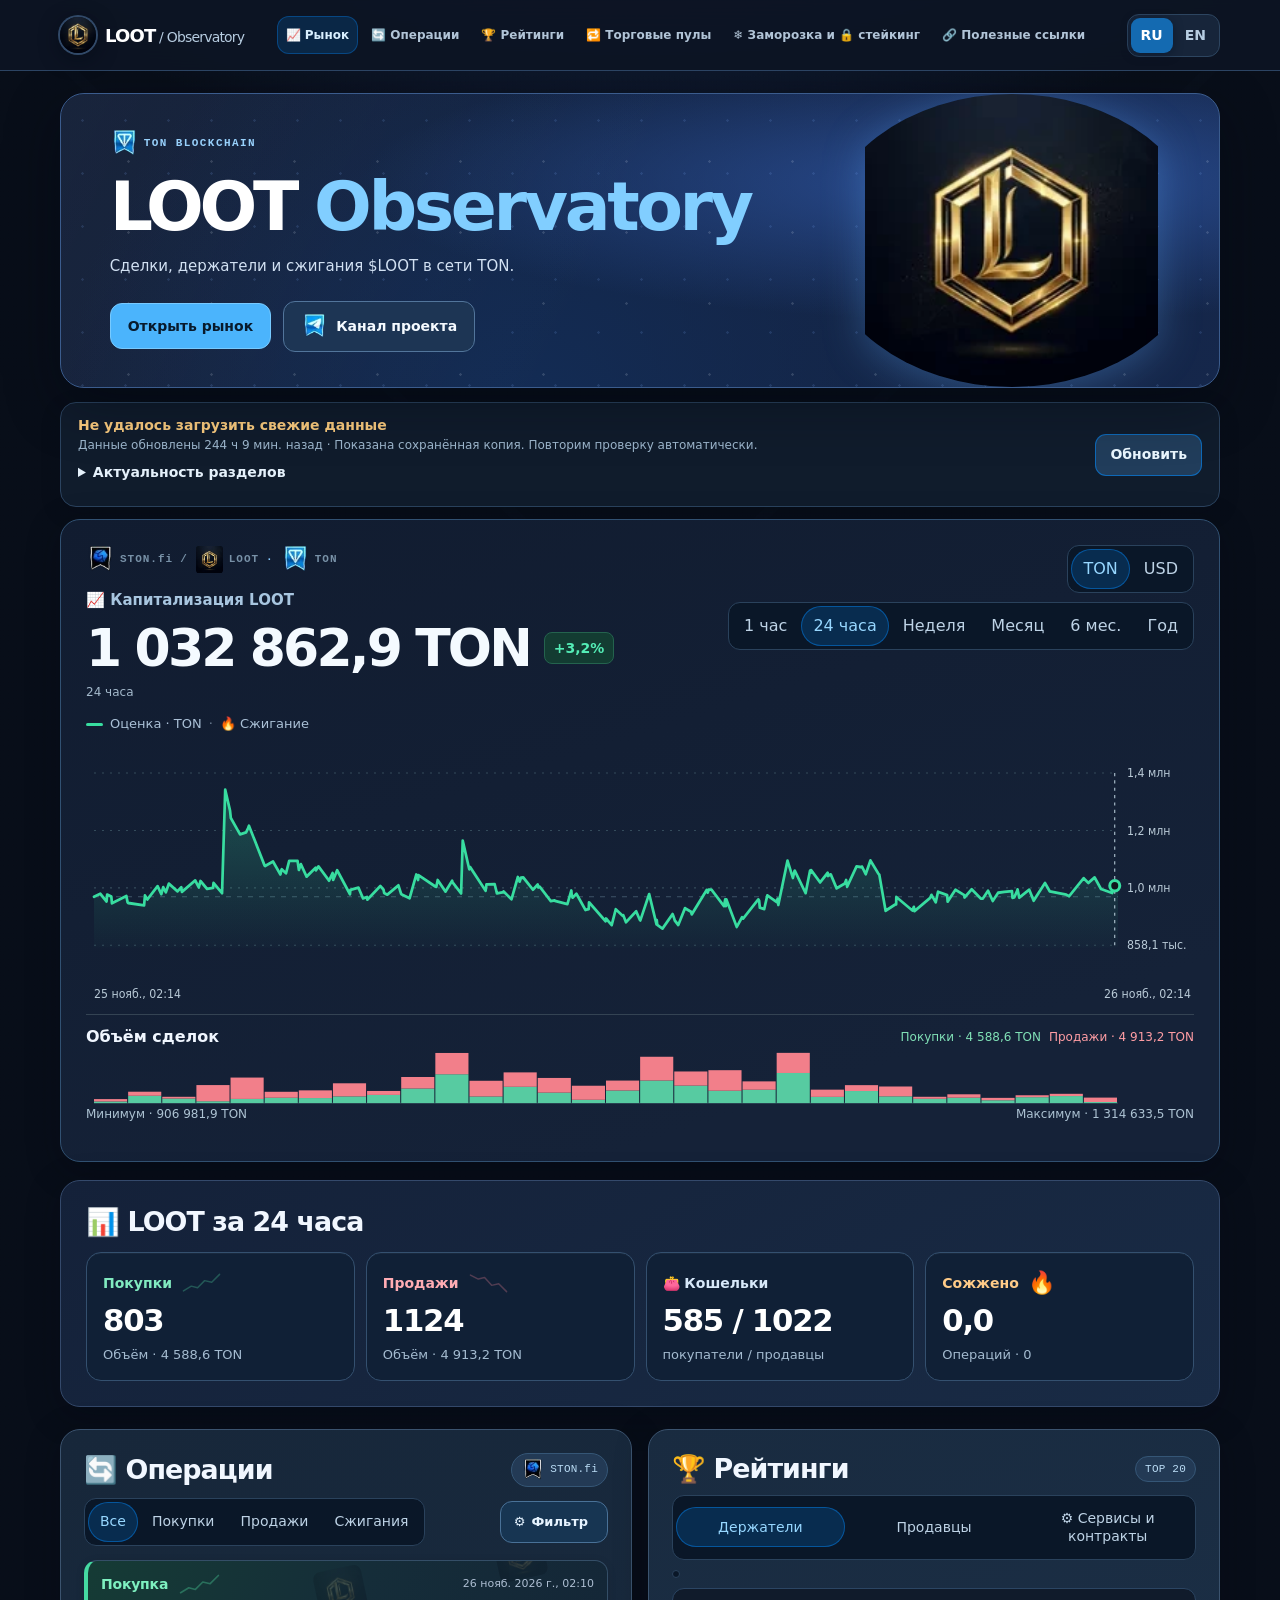
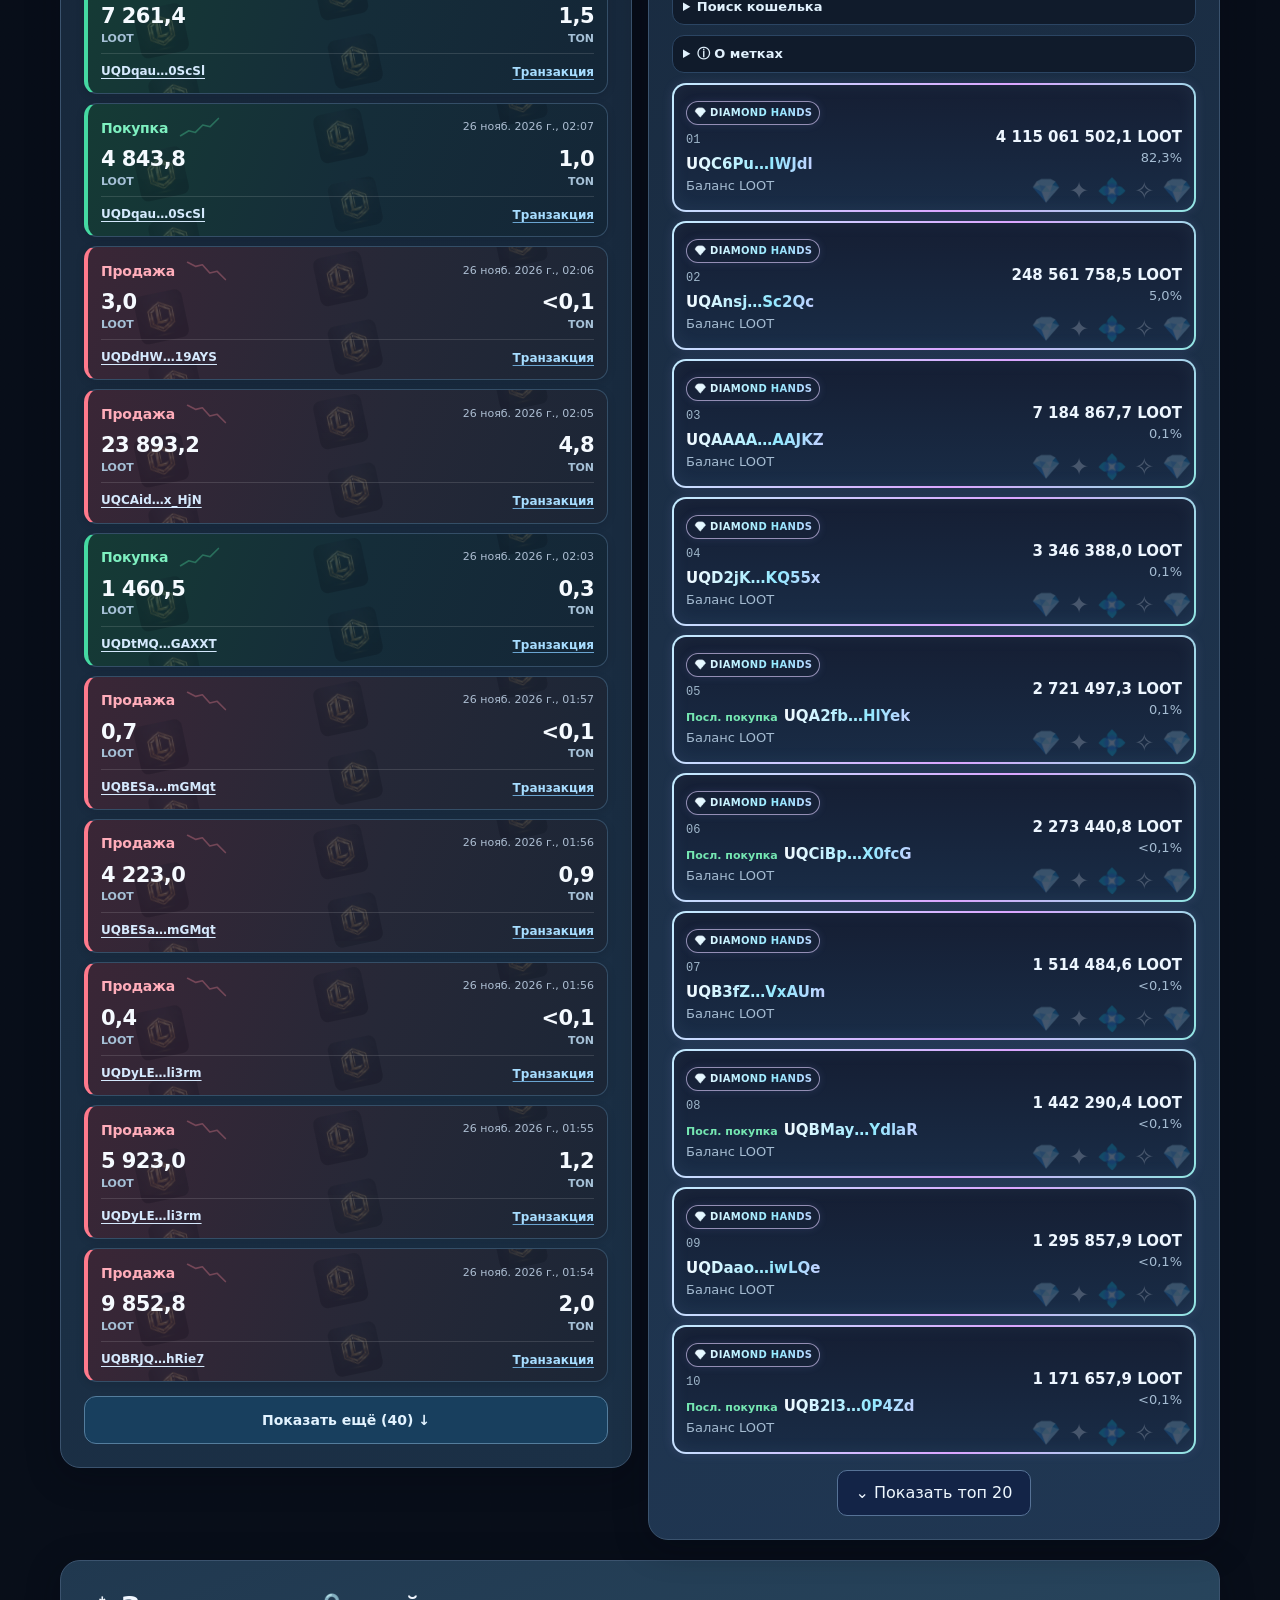
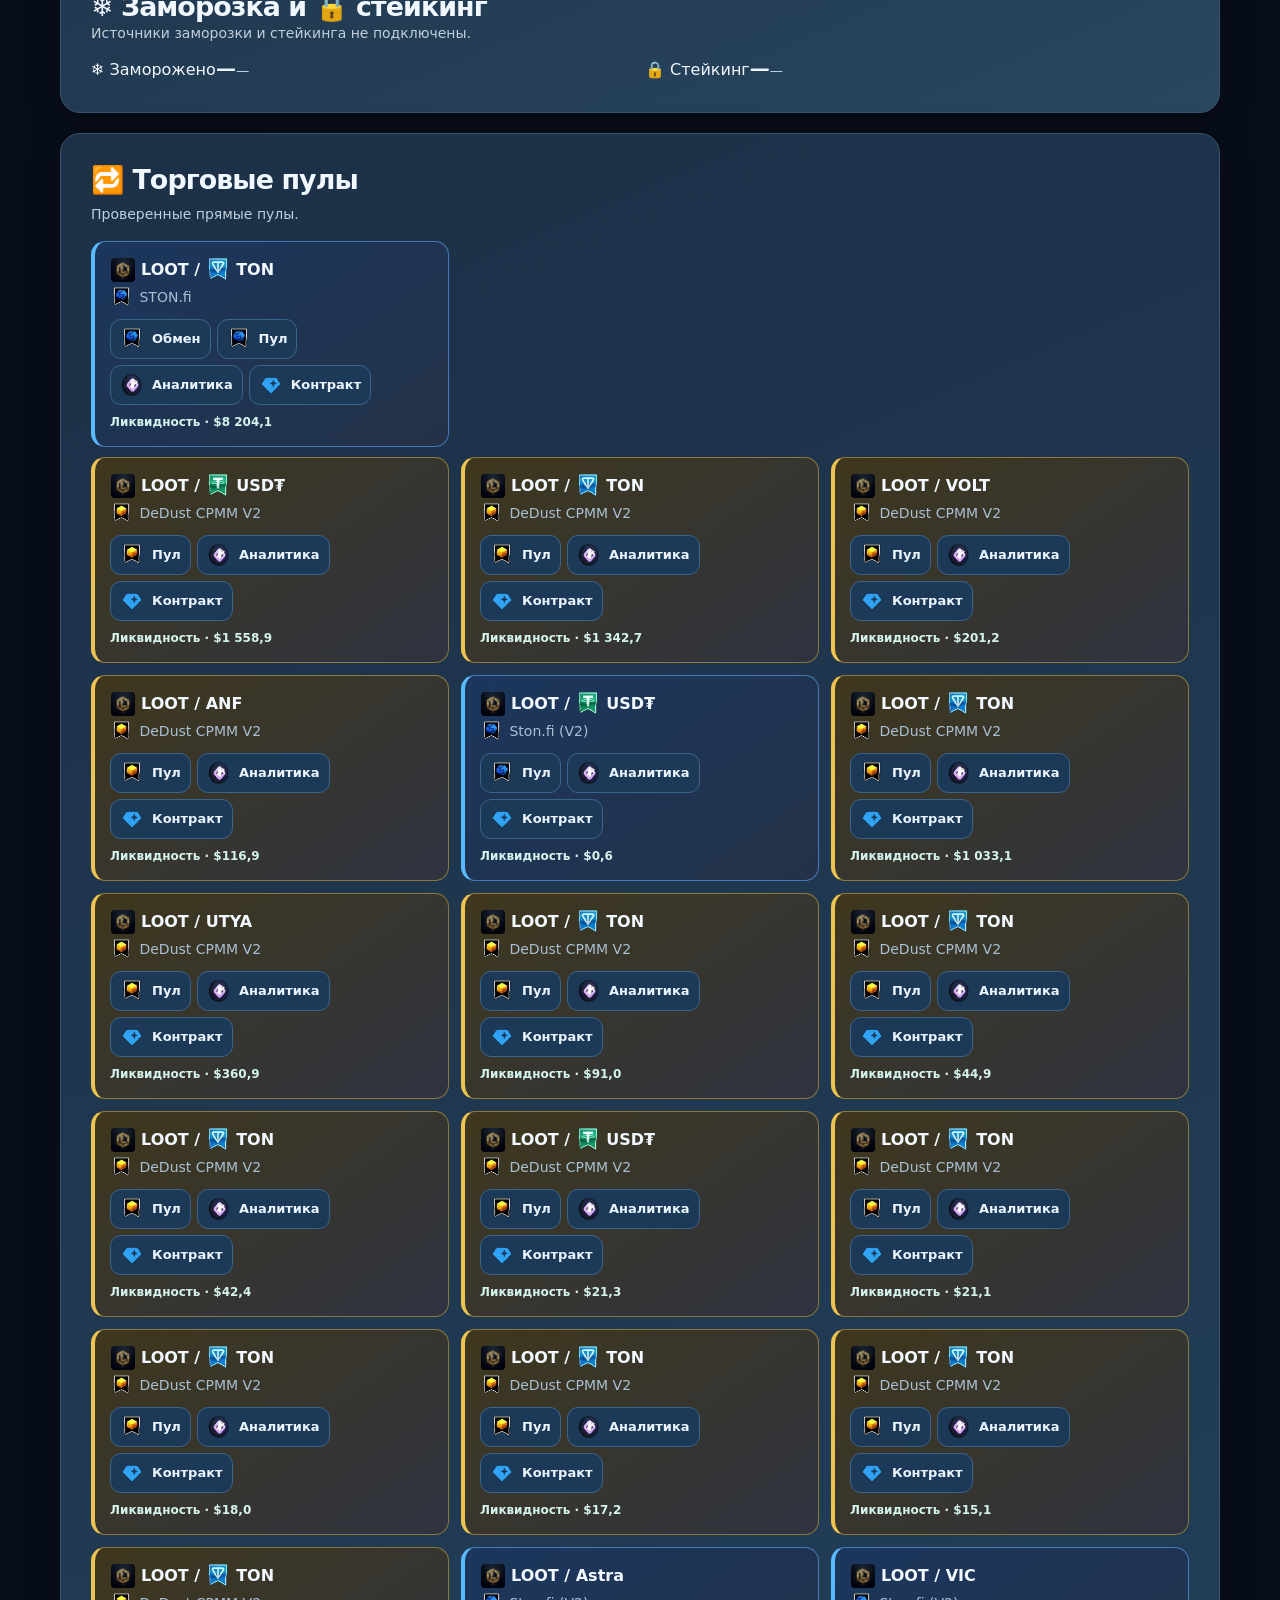
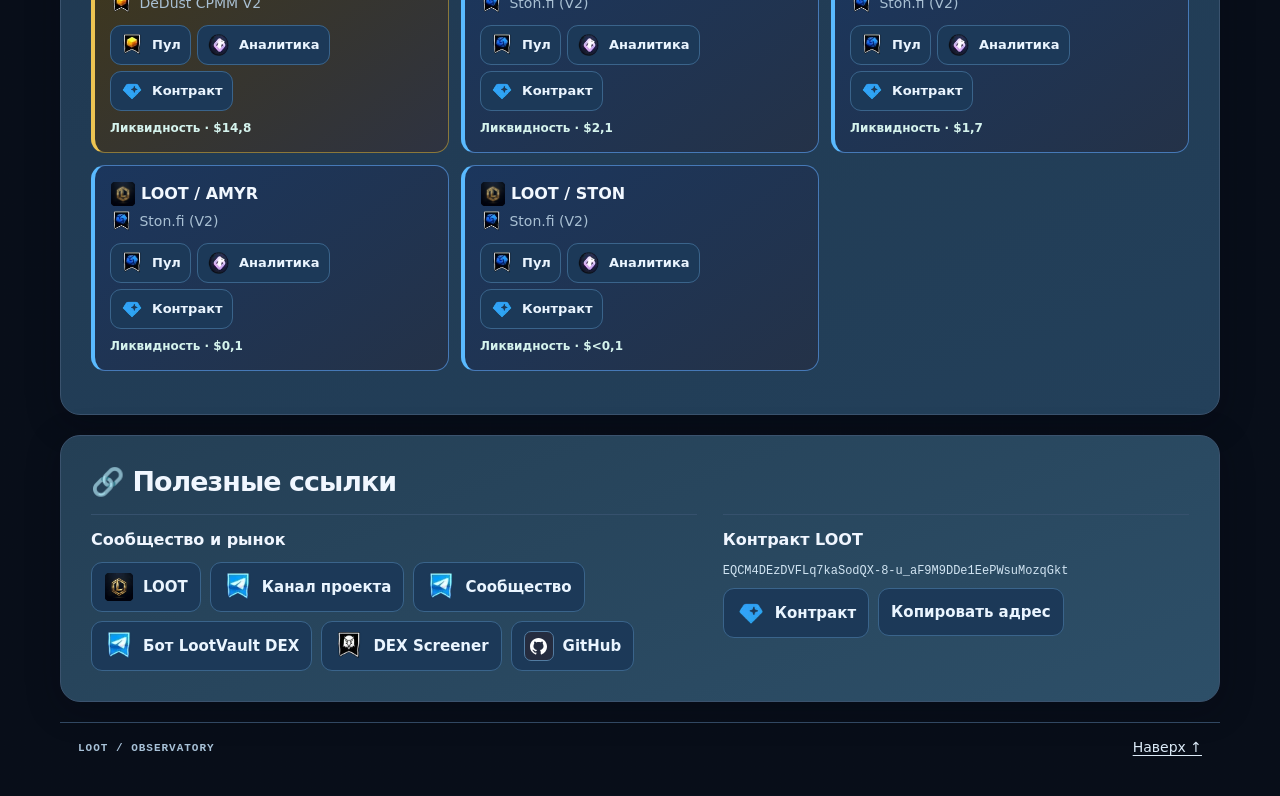
==== index.html @ 35e5cd6b "Refresh LOOT snapshot" ====
<!doctype html>
<html lang="ru"><head>
<meta charset="utf-8"><meta name="viewport" content="width=device-width,initial-scale=1">
<meta name="theme-color" content="#070d21"><meta name="description" content="LOOT Observatory — сделки STON.fi и DeDust, держатели и подтверждённые сжигания LOOT в сети TON.">
<title>LOOT Observatory</title><style>:root{color-scheme:light;--ink:#101721;--muted:#536372;--paper:#f8fafc;--line:#cbd5df;--blue:#30a1f5;--link:#075d9b;--night:#090b0e;--graphite:#10151c;--green:#1e6b51;--red:#df0000;--orange:#975019;font:16px/1.5 system-ui,-apple-system,BlinkMacSystemFont,"Segoe UI",sans-serif;color:var(--ink);background:var(--night)}
*{box-sizing:border-box}
[hidden]{display:none!important}
html{scroll-behavior:smooth;scroll-padding-top:82px}
body{margin:0;background:var(--night)}
.wrap{width:min(1220px,calc(100% - 64px));margin-inline:auto}
h1,h2,h3,p{margin:0}
a{color:var(--link);text-underline-offset:3px}
a:hover{text-decoration:underline}
button{font:inherit;color:inherit;cursor:pointer}
a:focus-visible,button:focus-visible,summary:focus-visible,#plot svg:focus-visible{outline:3px solid #5692db;outline-offset:2px}
header{position:sticky;top:0;z-index:5;background:#090b0ef5;border-bottom:1px solid #283541;color:#f5f8fc}
.nav,.brand,nav,.langs,.tabs,.smallTabs,.introLinks,.eyebrow,.sectionHeading,.chartCaption,footer,.graphTop{display:flex;align-items:center}
.nav{min-height:65px;gap:20px;justify-content:space-between}
.brand{gap:9px;color:#fff;text-decoration:none}
.brand svg{width:36px;height:36px}
.brand strong{font-size:19px;letter-spacing:-.055em}
.brand span{font-weight:500;color:#c3cbd5}
.brand:hover{text-decoration:none}
nav{gap:5px}
nav a,.langs button{font-size:14px;font-weight:650}
nav a{color:#b4c0ce;padding:9px 11px;text-decoration:none;border-radius:8px}
nav a.on,nav a:hover{color:white;background:#203347;text-decoration:none}
.langs,.tabs,.smallTabs{background:#e5edf4;border-radius:10px;padding:3px;gap:2px;width:fit-content;max-width:100%;flex-wrap:wrap}
.langs button,.tabs button,.smallTabs button{border:none;padding:7px 10px;background:transparent;color:#364c61;border-radius:7px;line-height:1.35}
.langs .on,.tabs .on,.smallTabs .on{background:#114c79;color:white}
.hero{margin:20px 0 16px;position:relative;isolation:isolate;overflow:hidden;display:flex;align-items:center;min-height:192px;border-radius:20px;border:1px solid #293746;background:radial-gradient(ellipse at 88% 70%,#153650 0%,transparent 53%),#0b0d10;color:#fff}
.herotext{position:relative;z-index:1;padding:27px clamp(20px,3vw,44px);max-width:66%}
.eyebrow,.tag,footer>span{font-family:ui-monospace,Consolas,monospace;font-size:11px;font-weight:650;letter-spacing:.09em}
.eyebrow{gap:8px}
.eyebrow i{width:7px;height:7px;background:#468ec6;border-radius:50%}
.hero .eyebrow{color:#b9c9d9}
.hero .eyebrow i{background:var(--blue)}
h1{font-size:clamp(38px,4.6vw,68px);letter-spacing:-.07em;line-height:1.05;margin:7px 0 8px}
h1 em{font-family:Georgia,"Times New Roman",serif;font-weight:normal;letter-spacing:-.055em;color:#a1d6ff}
.hero p{color:#c9d5e1;font-size:15px}
.heroArt{position:absolute;inset:0 0 0 auto;width:41%;display:grid;align-items:center;pointer-events:none}
.heroArt svg{width:100%;height:100%;max-height:250px}
.introLinks{margin-top:17px;gap:10px}
.introLinks a,.more{border:1px solid #9daebf;border-radius:8px;padding:7px 12px;text-decoration:none;font-weight:650;font-size:14px}
.introLinks a{color:#f0f6ff;border-color:#536779}
.introLinks a:first-child{color:#081624;background:var(--blue);border-color:var(--blue)}
.introLinks a:hover,.more:hover{box-shadow:inset 0 0 0 1px currentColor}
.panel{background:var(--paper);border:1px solid var(--line);border-radius:17px;padding:clamp(16px,2vw,25px);min-width:0}
.graphTop,.sectionHeading,footer{justify-content:space-between;gap:12px}
.graphTop{align-items:flex-start}
.graph .eyebrow{color:#b6c8d9}
.graph .eyebrow span{color:#7891a7}
.graph h2{font-weight:550;color:var(--muted);font-size:16px;margin-top:12px}
.price{font-size:clamp(27px,3.2vw,44px);line-height:1.12;letter-spacing:-.05em;font-variant-numeric:tabular-nums;font-weight:730}
.chartCaption{font-size:13px;color:var(--muted);gap:7px;margin-top:13px}
.lineKey{width:17px;height:3px;border-radius:3px;background:var(--blue)}
.sep{color:#6f8196}
#plot{margin:6px 0;min-height:183px}
#plot svg{width:100%;height:183px;display:block;touch-action:pan-y}
#plot text{font:11px system-ui,sans-serif;fill:#b6c6d6}
.marker{cursor:pointer}
.marker:focus{outline:2px solid var(--orange)}
#readout{font-size:14px;font-variant-numeric:tabular-nums;min-height:24px;color:var(--ink)}
.note,.description,.resources p{font-size:14px;color:var(--muted);overflow-wrap:anywhere}
.note{font-size:12px}
.description{margin:8px 0}
.summary{margin:18px 0 22px}
.summary h2,.panel h2:not(.graph h2){font-size:clamp(20px,2.1vw,27px);letter-spacing:-.045em;line-height:1.2}
.summary .sectionHeading{margin-bottom:9px}
.tag{color:#3e5061;background:#e2ebf4;border-radius:20px;padding:4px 9px;white-space:nowrap;font-weight:500;letter-spacing:.02em}
#stats{display:grid;grid-template-columns:repeat(4,minmax(0,1fr));gap:10px}
.stat{background:var(--paper);border:1px solid var(--line);border-radius:13px;padding:13px 15px;min-width:0}
.stat b,.stat small,.stat span{display:block}
.stat b{font-size:clamp(20px,2.1vw,31px);line-height:1.3;font-variant-numeric:tabular-nums;overflow-wrap:anywhere;letter-spacing:-.04em}
.stat small{font-size:13px;color:var(--muted)}
.stat span{font-size:14px;font-weight:670}
.buy{color:var(--green)}
.sell{color:var(--red)}
.burn{color:var(--orange)}
.columns{display:grid;grid-template-columns:1fr 1fr;gap:16px;align-items:start}
.columns .tabs{margin:10px 0}
.columns .tabs button,.smallTabs button{font-size:14px}
.smallTabs:not(:empty){margin-bottom:8px}
#feedNote,#rankNote{margin-bottom:8px}
.row{display:grid;grid-template-columns:minmax(0,1fr) auto;gap:10px;border-top:1px solid #dce3eb;padding:10px 0;align-items:center}
.row>div{min-width:0}
.row>div:last-child{text-align:right}
.row b,.row small{display:block;font-variant-numeric:tabular-nums}
.row small{color:var(--muted);font-size:13px}
.row a{overflow-wrap:anywhere}
.row b{font-size:15px;line-height:1.45}
.row .badge{display:inline-block;padding:1px 6px;font-size:12px;border-radius:5px;margin-right:6px}
.badge.buy{background:#e0f3e8}
.badge.sell{background:var(--red);color:white}
.badge.burn{background:#ffead4}
.position{color:var(--muted);font:12px ui-monospace,monospace;margin-right:8px}
.empty{padding:16px 0;color:var(--muted)}
.more{background:#eaf1f7;color:#144b72}
.more[hidden]{display:none}
#more{margin-top:8px;width:100%}
.resources{margin:20px 0}
.resourcesGrid{display:grid;grid-template-columns:1.15fr 1.2fr 1fr;gap:24px;margin-top:16px}
.resources h3{font-size:16px;margin-bottom:6px}
.resourceList{display:flex;gap:8px 13px;flex-wrap:wrap}
.resourceList,.contract{margin-top:8px;font-size:14px}
.contract{display:block;overflow-wrap:anywhere;font-family:ui-monospace,monospace;margin-bottom:10px}
.resourcesGrid article{min-width:0}
summary{cursor:pointer;font-weight:600}
footer{padding:16px 0 25px}
footer a{font-size:14px}
@media(max-width:800px){.wrap{width:calc(100% - 28px)}
.nav{display:grid;grid-template-columns:1fr auto;gap:0;padding-top:6px}
.langs{grid-column:2;grid-row:1}
.brand{grid-column:1;grid-row:1}
nav{grid-column:1/-1;justify-content:space-between;gap:0}
nav a{padding:7px 5px;font-size:13px}
html{scroll-padding-top:98px}
.columns{grid-template-columns:1fr}
.heroArt{width:35%;opacity:.82}
.herotext{max-width:73%;padding:19px}
.hero{min-height:180px}
.graphTop{flex-wrap:wrap}
.resourcesGrid{grid-template-columns:1fr 1fr}

#stats{grid-template-columns:repeat(2,minmax(0,1fr))}}
@media(max-width:500px){.wrap{width:calc(100% - 20px)}
.hero{margin-top:10px}
.herotext{max-width:100%;padding:16px}
.heroArt{width:35%;inset:auto 0 0 auto;height:78px}
.hero p{max-width:96%;font-size:14px}
.introLinks{max-width:76%;gap:6px;flex-wrap:wrap}
.introLinks a{font-size:13px;padding:6px 8px}
.graphTop{gap:10px}
.tabs button{padding:6px 8px}
.stat{padding:10px}
.stat small{font-size:12px}
.row{gap:3px}
.row b{font-size:14px}
.row small{font-size:12px}
.resourcesGrid{grid-template-columns:1fr;gap:15px}
.resourcesGrid article+article{border-top:1px solid var(--line);padding-top:12px}}
@media(prefers-reduced-motion:reduce){html{scroll-behavior:auto}}

.walletLegend{font-size:13px;color:var(--muted);margin:4px 0}
.walletIdentity{display:inline-flex;align-items:baseline;flex-wrap:wrap;gap:2px 6px;max-width:100%;vertical-align:baseline}
.row .walletAddress{font-weight:700;text-decoration:underline;text-decoration-thickness:1px;text-underline-offset:3px}
.row .walletAddress.buy,.walletRole.buy{color:#126042}
.row .walletAddress.sell,.walletRole.sell{color:#df0000}
.row .walletAddress.burn,.walletRole.burn{color:#874305}
.row .walletAddress.neutral{color:#51615c}
.walletRole{font-size:11px;font-weight:600}
:is(.row,.walletResult) .domainBadge{font:600 11px/1.4 system-ui,sans-serif;letter-spacing:0;padding:2px 6px;border-radius:5px;overflow-wrap:anywhere;max-width:100%;display:inline-block}
.domainBadge.digits{color:#482e00;background:linear-gradient(110deg,#ffcc00 12%,#ffe173 34%,#fff9c0 46%,#ffd700 57%,#efb000 84%);background-size:220% 100%;border:1px solid #a37b00;animation:projectGold 4s ease-in-out infinite alternate}
details.domainDetails{display:inline-block;border:0;padding:0;font-size:12px;font-weight:500;width:100%}
details.domainDetails summary{color:var(--muted);font-size:11px}
#rank .position{vertical-align:top}
.onlyBadges{display:flex;align-items:center;gap:7px;font-size:13px;font-weight:600;margin:4px 0 7px;cursor:pointer}
.onlyBadges input{width:16px;height:16px;accent-color:var(--link)}


@keyframes projectGold{from{background-position:0% 50%}
to{background-position:100% 50%}}
@media(prefers-reduced-motion:reduce){.domainBadge.digits{animation:none}}
footer>span{color:#f5f8ff}
footer a{color:#dcebf8}
.price{overflow-wrap:break-word}

/* Make the chart and header dark; financial rows retain their semantic colours. */
.langs,.graph .tabs{background:#202a35}
.langs button,.graph .tabs button{color:#c3cfdb}
.langs .on,.graph .tabs .on{background:var(--blue);color:#071421}
.graph{--ink:#f5f8fc;--muted:#b2c0cd;color:var(--ink);background:var(--graphite);border-color:#283747}
.graph #readout a{color:#86caff}
.graph #plot svg{height:205px}
.brand:hover,.introLinks a:hover{color:#fff}
.introLinks a:first-child:hover{color:#081624}

.wrap{width:min(1180px,calc(100% - 88px))}
.hero{background:linear-gradient(165deg,#080a0d 22%,#10151c 100%)}
.graph,.summary{background:linear-gradient(180deg,#10151c,#152332);border:1px solid #374b5b}
.summary{background:linear-gradient(180deg,#152332,#172b3c);padding:clamp(16px,2vw,25px);border-radius:17px;color:#f4f8ff}
.summary .sectionHeading{margin-bottom:14px}
.stat{background:linear-gradient(145deg,#131d28,#1e3041);border:1px solid #3d5363}
.stat small{color:#b9c8d5}
.stat span.buy,.stat span.sell,.stat span.burn{display:inline-block;border-radius:5px;background:linear-gradient(120deg,#d8e5eb,#c1d4df);padding:1px 6px}
.columns .panel,.resources{--ink:#f3f7fc;--muted:#c1cedb;--link:#a6daff;--line:#435a6a;color:var(--ink);border-color:#3b5264}
.columns .panel{background:linear-gradient(180deg,#172b3c,#1a3b51)}
.columns .tabs,.columns .smallTabs{background:#0e1c29}
.columns .tabs button,.columns .smallTabs button{color:#cbd9e7}
.columns .tabs .on,.columns .smallTabs .on{background:#265a7d;color:#fff}
.row{border-color:#435666}
.position{color:#c1cedb}
.tag{background:#233f54;color:#d1e6f6}
.row .walletIdentity{background:linear-gradient(125deg,#d8e5eb,#c1d4df);border-radius:7px;padding:3px 6px}
.domainDetails summary{color:#354d62!important}
.domainDetails span{color:#223847}
#more,.resourceList>a,.resourceList>button{color:#f3f8ff;background:#15496b;border:1px solid #6289a3}
.resources{background:linear-gradient(180deg,#1a3b51,#20475e);padding:clamp(18px,2.5vw,30px)}
.resourcesGrid{grid-template-columns:1.3fr 1fr;gap:clamp(14px,2vw,26px)}
.resourcesGrid article{border-top:1px solid #7190a3;padding-top:13px}
.resources h3{margin-bottom:10px}
.resourceList{display:grid;grid-template-columns:1fr;gap:7px}
.resourceList>a,.resourceList>button{display:flex;align-items:center;justify-content:space-between;gap:6px;min-height:42px;padding:8px 12px;border-radius:7px;text-align:left;font:650 14px/1.35 system-ui,sans-serif;text-decoration:none;cursor:pointer}
.resourceList>a:hover,.resourceList>button:hover,#more:hover{background:#1b5c82;border-color:#aedfff}
.resources .contract{color:#d1e4f2;margin:6px 0;word-break:break-all}
footer{background:#090c10;border-top:1px solid #405362;padding:14px 18px;margin-bottom:14px;border-radius:8px}
@media(min-width:1000px){.resourcesGrid article:first-child .resourceList{grid-template-columns:repeat(2,minmax(0,1fr))}}
@media(max-width:800px){.wrap{width:calc(100% - 34px)}.resourcesGrid{grid-template-columns:1fr 1fr}}
@media(max-width:500px){.wrap{width:calc(100% - 22px)}.resourcesGrid{grid-template-columns:1fr}.resourcesGrid article+article{border-color:#7190a3}}

/* Draw external-link arrows without relying on a font glyph. */
.resourceList>a::after,.introLinks a[href^="https:"]::after,.row a:not(.walletAddress)::after{content:"";display:inline-block;width:8px;height:8px;flex-shrink:0;margin-left:6px;border-top:1.5px solid currentColor;border-right:1.5px solid currentColor;background:linear-gradient(135deg,transparent 43%,currentColor 46%,currentColor 54%,transparent 57%);vertical-align:1px}

.syncBar{display:flex;align-items:center;justify-content:space-between;gap:14px;margin:0 0 12px;padding:12px 18px;background:#101b27;border:1px solid #374b5b;border-radius:12px;color:#e5f1fb}
.syncBar>div{min-width:0}.syncBar p{font-size:14px;font-weight:650}.syncBar small{display:block;color:#b9c8d5;font-size:12px;overflow-wrap:anywhere}.syncBar .syncWarning{color:#ffcf80}
#refreshData{flex-shrink:0;min-height:42px;padding:8px 14px;border:1px solid #6289a3;border-radius:7px;background:#15496b;color:#f3f8ff;font-weight:650;font-size:14px}#refreshData:hover{background:#1b5c82}#refreshData:disabled{opacity:.65;cursor:wait}
@media(max-width:400px){.syncBar{align-items:flex-start;flex-wrap:wrap;padding:12px 14px}.syncBar>div{flex:1 1 175px}}

/* Market cap: native-currency valuation, with an explicit estimation note. */
.graph .price{font-size:clamp(32px,4.2vw,52px);letter-spacing:-.055em;line-height:1.15}
.graph h2{font-size:15px;margin-top:12px;margin-bottom:7px}
.capHeadline{display:flex;align-items:center;gap:14px;flex-wrap:wrap}
.capChange{font:700 14px/1.3 system-ui,sans-serif;padding:6px 9px;border-radius:8px;font-variant-numeric:tabular-nums;white-space:nowrap}
.capChange:empty{display:none}.capPositive{color:#54edb6;background:#133c32;border:1px solid #24634e}.capNegative{color:#ff2020;background:#321419;border:1px solid #7a242a}
#capPeriod{margin-top:5px;color:#a4b9cb}.graph #plot{min-height:250px;margin:18px 0 8px}.graph #plot svg{height:250px}
.graph #plot text{font:11px system-ui,sans-serif;fill:#b8c9d6}
.capRange{display:flex;justify-content:space-between;gap:8px;flex-wrap:wrap;color:#adc3d3;font-size:12px;font-variant-numeric:tabular-nums;margin:0 0 13px}
.graph #readout{background:#0b1723;border:1px solid #2b4354;padding:10px 12px;border-radius:9px;min-height:43px;font-size:13px;margin-bottom:9px}
.capMethod{font-size:11px;line-height:1.5;color:#9db3c4;border-top:1px solid #2b4354;padding-top:10px;margin-top:10px;max-width:850px}
.graph .chartCaption .lineKey{background:var(--chart-colour,#38dda0)}
@media(max-width:500px){.graph .price{font-size:34px}.capHeadline{gap:8px}.graph .graphTop{gap:15px}.graph .tabs{width:100%;justify-content:space-between}.graph .tabs button{padding:8px 6px;font-size:12px}.graph #plot svg{height:240px}.graph #plot{min-height:240px}.graph #readout{font-size:12px}.capMethod{font-size:11px}}
@media(max-width:360px){.graph .tabs{display:grid;grid-template-columns:repeat(3,minmax(0,1fr));gap:3px}.graph .tabs button{width:100%}}

:root{--blue:#75ccff;--project-art:url("[data-uri]");--night:#070d21}
body{background:radial-gradient(ellipse at 78% 0%,#24347b 0%,#111c49 28%,transparent 55%),#070d21}
header{background:#0a1129f5;border-color:#324576}
.brandMark{width:36px;height:36px;border-radius:50%;background:var(--project-art) center/cover}
.hero{min-height:268px;border-color:#435b9c;background:radial-gradient(ellipse at 78% 50%,#2b4696 0%,#182860 34%,transparent 68%),linear-gradient(112deg,#0d1639,#111c49)}
.hero::before{content:"";position:absolute;inset:0;background-image:radial-gradient(circle,#7eaeff 1px,transparent 1.5px),radial-gradient(circle,#eff7ff 1px,transparent 1.5px);background-size:43px 53px,83px 71px;background-position:0 0,26px 32px;opacity:.24;pointer-events:none}
.heroArt{width:40%;height:100%;background:var(--project-art) center / auto 88% no-repeat;filter:drop-shadow(0 0 20px #60b5ff60);border-radius:50%}
.hero h1 em{color:#89ceff}
.graph{background:linear-gradient(180deg,#101936,#151f43);border-color:#394b80}
.summary{background:linear-gradient(180deg,#182649,#202d55);border-color:#435480}
.columns .panel{background:linear-gradient(180deg,#192847,#1e3659)}
.resources{background:linear-gradient(180deg,#192b4b,#1b345a)}
.graphControls{display:grid;gap:10px;justify-items:end;min-width:0}
.row.trade-buy{border-left:3px solid #4cce9f;padding-left:8px;background:#14564832}
.row.trade-sell{border-left:3px solid #fb6b76;padding-left:8px;background:#7c223532}
.row.trade-burn{border-left:3px solid #e7ae57;padding-left:8px}
@media(max-width:800px){.graphControls{justify-items:start}}
@media(max-width:590px){
 .hero{min-height:210px}.heroArt{width:32%;height:auto;inset:12px 12px auto auto;aspect-ratio:1;opacity:1;background-size:contain}
 .herotext{max-width:76%}.hero h1{font-size:clamp(32px,7.5vw,47px)}.hero h1 em{display:block}
 .hero p{max-width:100%}.introLinks{max-width:100%}.graphControls{width:100%}.graph #currency{display:flex;width:auto}
}

#activity,#wallets,#pools{background:#141b27;border-color:#303a4a}
#activity .row,#wallets .row{background:transparent;border-color:#303a4a;border-left:0;padding-left:0}
#activity .row .walletIdentity,#wallets .row .walletIdentity{background:none;padding:0;column-gap:6px;row-gap:4px}
.columns .walletIdentity .walletAddress{background:none;padding:0}
.columns .row .walletAddress{color:#d6e2f0}
.columns .walletRole.buy,.columns .badge.buy{color:#85e6bc;background:none}
.columns .walletRole.sell,.columns .badge.sell{color:#ff9a9f;background:none}
.columns .walletRole.burn,.columns .badge.burn{color:#f1bd7d;background:none}
.columns .domainDetails summary,.columns .domainDetails span{color:#becbd9!important}
.columns :is(.row,.walletResult) .projectBadges{display:flex;flex-wrap:wrap;gap:5px;width:100%;align-items:center}
.columns :is(.row,.walletResult) .projectBadge{--badge-edge:#53627b;display:inline-flex;align-items:center;gap:4px;padding:2px 6px;border:1px solid var(--badge-edge);border-radius:6px;background:#202939;text-decoration:none;color:#eaf1fb;font:650 11px/1.35 system-ui,sans-serif;min-height:26px;max-width:100%}
.columns :is(.row,.walletResult) .projectBadge:hover{text-decoration:underline}
.columns :is(.row,.walletResult) .projectBadge::after{display:none}
.projectBadge img{display:block;width:18px;height:18px;object-fit:contain;border-radius:3px}
.columns :is(.row,.walletResult) .projectBadge.staking{padding-inline:4px;--badge-edge:#6c93cb}
.columns :is(.row,.walletResult) .projectBadge.vnuk{--badge-edge:#8f606f;color:#ffc8d4}
.columns :is(.row,.walletResult) .projectBadge.author{border-color:transparent;background:linear-gradient(#202939,#202939) padding-box,linear-gradient(105deg,#508eff,#dce5ee,#508eff) border-box;background-size:100% 100%,200% 100%;animation:projectBadgeGlow 5s ease-in-out infinite alternate}
.columns :is(.row,.walletResult) .projectBadge.joystick{--badge-edge:#9164ac}
.columns :is(.row,.walletResult) .projectBadge.phoenix{--badge-edge:#a86a36}
.projectBadge.joystick span,.projectBadge.phoenix span{background:linear-gradient(90deg,var(--badge-color),#ffe182,var(--badge-color));background-size:210% 100%;background-clip:text;color:transparent;animation:projectBadgeGlow 5s ease-in-out infinite alternate}
.projectBadge.joystick{--badge-color:#e3a6ff}
.projectBadge.phoenix{--badge-color:#ff9862}
@keyframes projectBadgeGlow{to{background-position:100% 0}}
@media(prefers-reduced-motion:reduce){.columns :is(.row,.walletResult) .projectBadge.author,.projectBadge.joystick span,.projectBadge.phoenix span{animation:none}}
#pools [lang="en"],html[lang="en"] #pools [lang="ru"]{display:none}
html[lang="en"] #pools [lang="en"]{display:inline}
#pools .poolIntro{margin:8px 0 16px}
#pools .poolGrid{display:grid;grid-template-columns:repeat(3,minmax(0,1fr));gap:10px}
#pools .poolCard{min-width:0;background:#1c2636;border:1px solid #39475b;border-radius:10px;padding:12px}
#pools .poolCard h3{margin:0 0 3px}
#pools .poolCard p{margin:0}
#pools .poolActions{display:flex;flex-wrap:wrap;gap:6px;margin-top:10px}
#pools .poolActions a{display:inline-flex;align-items:center;min-height:38px;padding:5px 9px;color:#edf5ff;background:#22344c;border:1px solid #586d88;border-radius:7px;font-size:13px;font-weight:650;text-decoration:none}
#pools .poolActions a:hover{background:#304963;text-decoration:underline}
#pools .poolRoute,#pools .poolTiny{margin-top:16px;padding-top:13px;border-top:1px solid #39475b}
#pools #discoveredPools{margin-top:10px}
#pools .poolCard .poolLiquidity{margin-top:8px;font-size:12px;overflow-wrap:anywhere}
#pools .poolCard h3{overflow-wrap:anywhere}
#pools .poolRoute h3{margin:0 0 4px}
#pools .poolRoute .poolCard{margin-top:9px;max-width:440px}
#pools .poolTiny .poolGrid{margin-top:10px}
#pools .poolSources{margin-top:13px;font-size:12px}
@media(max-width:800px){#pools .poolGrid{grid-template-columns:repeat(2,minmax(0,1fr))}}
@media(max-width:500px){#pools .poolGrid{grid-template-columns:minmax(0,1fr)}}

.columns :is(.row,.walletResult) .projectBadge.og{border-color:#a887c2;background:#222033}
.columns :is(.row,.walletResult) .projectBadge.fragmentNumber{--badge-edge:#cc7cdb;background:#78348b;color:#fff;font-weight:800;white-space:nowrap}
.projectBadge.og span{background:linear-gradient(90deg,#cbff69,#f3a5ff,#cbff69);background-size:210% 100%;background-clip:text;color:transparent;animation:projectBadgeGlow 4s ease-in-out infinite alternate;font-weight:800}
.columns :is(.row,.walletResult) .projectBadge.burner{border-color:#966237;padding-inline:4px}
.columns :is(.row,.walletResult) .projectBadge.blueNft{border-color:#3881a9;padding-inline:4px}
.operationRow .opMobile,.operationRow .opToggle{display:none}
#feed .operationRow .opDesktop a{display:inline-block}
@media(prefers-reduced-motion:reduce){.projectBadge.og span{animation:none}}
@media(max-width:640px){
 #feed .operationRow{grid-template-columns:minmax(0,1fr) minmax(0,auto) 28px;align-items:start;column-gap:4px;padding:8px 0}
 #feed .operationRow .opDesktop{display:none}
 #feed .operationRow>div:nth-child(2){align-self:start}
 #feed .operationRow .opMobile:not([hidden]){display:block;grid-column:1/-1;text-align:left;padding:2px 0 4px}
 #feed .operationRow .opToggle{display:grid;place-items:center;width:28px;min-height:32px;padding:0;background:none;border:0;color:#b8d3ec;cursor:pointer}
 .opToggle span{width:7px;height:7px;border-right:2px solid;border-bottom:2px solid;transform:rotate(45deg)}
 .opToggle[aria-expanded="true"] span{transform:rotate(225deg)}
}

body{background:linear-gradient(#070b16bb,#070b16cf),url("[data-uri]") center top/cover fixed,#070b16}
.supplyGrid{display:grid;grid-template-columns:repeat(2,minmax(0,1fr));gap:10px;margin-top:12px}
.supplyGrid a{display:grid;gap:4px;padding:12px;border:1px solid #39475b;border-radius:10px;background:#1c2636;text-decoration:none;min-width:0}
.supplyGrid a:hover{border-color:#7db5e6}
.supplyGrid strong{font-size:clamp(1rem,3vw,1.35rem);color:#eef5ff;overflow-wrap:anywhere}
.supplyGrid small{color:#afbfce}
@media(max-width:440px){.supplyGrid{grid-template-columns:1fr}body{background-attachment:scroll;background-size:auto,auto 1100px}}

.volumeBlock{margin-top:12px;border-top:1px solid #344353;padding-top:10px}
.volumeHeading,.volumeKeys,.tradeSize,.walletSearchForm{display:flex;align-items:center;gap:8px;flex-wrap:wrap}
.volumeHeading{justify-content:space-between}
.volumeKeys,.tradeSize{font-size:12px}
.volumeKeys span:first-child,.rankMove.gained{color:#80e0b6}
.volumeKeys span:last-child,.rankMove.lost{color:#ff9da4}
#tradeVolume svg{display:block;width:100%;height:56px}
.tradeSize{margin:8px 0;color:#bdcbd8}
.tradeSize label{display:inline-flex;align-items:center;gap:6px}
.tradeSize input[type=number],.walletSearchForm input{min-width:0;border:1px solid #53637a;border-radius:7px;background:#161f2b;color:#eaf1fb;padding:6px 8px;font:inherit}
.tradeSize input[type=number]{width:6em}
#rank .position,.walletResult .position{display:inline-flex;align-items:baseline;gap:4px}
.rankMove{font-size:10px;white-space:nowrap}
.walletSearch,.badgeLegend{margin:10px 0;border:1px solid #39475b;border-radius:8px;padding:8px 10px}
.walletSearch summary,.badgeLegend summary{cursor:pointer;color:#d6e2f0;font-size:13px;font-weight:650}
.walletSearchForm{margin-top:9px}
.walletSearchForm input{flex:1 1 145px}
.walletSearchForm button{padding:6px 9px;border:1px solid #52637b;border-radius:7px;background:#243249;color:#eaf1fb;cursor:pointer}
.walletResult{margin-top:9px;overflow-wrap:anywhere}
.walletResult h3,.walletResult h4,.walletResult p{margin:6px 0}
.walletResult ul,.badgeLegend dl{padding-left:0;margin:8px 0 0;font-size:12px}
.walletResult li{margin-left:15px;padding-top:3px}
.badgeLegend dl{display:grid;grid-template-columns:auto 1fr;gap:5px 8px}
.badgeLegend dd{margin:0;color:#bdcbd8}
.columns .projectBadge.arni,.columns .projectBadge.napiwas{border-color:#927fa2}
.columns .projectBadge.arni span,.columns .projectBadge.napiwas .badgeLabel{
 background:linear-gradient(90deg,#70e1dd,#c4b4ff,#ffab94,#ffe39a,#70e1dd);
 background-size:225% 100%;background-clip:text;color:transparent;
 animation:projectBadgeGlow 4.3s ease-in-out infinite alternate
}
.projectBadge .beerIcon{position:relative;display:inline-block;flex:0 0 18px;width:18px;height:18px}
.beerIcon::before,.beerIcon::after{content:"";position:absolute}
.beerIcon::before{left:2px;top:2px;width:10px;height:15px;border:1px solid #ffde99;border-radius:3px 3px 4px 4px;background:linear-gradient(#fff4dc 0 28%,#ffce56 29%,#e4932c 83%,#b36121)}
.beerIcon::after{left:12px;top:6px;width:5px;height:8px;border:2px solid #ffde99;border-left:0;border-radius:0 4px 4px 0}
@media(prefers-reduced-motion:reduce){.columns .projectBadge.arni span,.columns .projectBadge.napiwas .badgeLabel{animation:none}}

.projectBadges .domainDetails{width:auto;max-width:100%;overflow-wrap:anywhere}

/* LOOT / Telegram-inspired Observatory — design layer v1.
   No remote fonts, frameworks, images or runtime dependencies.
   Loaded AFTER the existing stylesheet. Keeps data/JS functionality intact. */
:root{
  color-scheme:dark;
  --tg-bg:#090e18;--tg-surface:#121b2a;--tg-surface2:#192639;
  --tg-elevated:#20344b;--tg-line:#2a405a;--tg-blue:#55b9ff;
  --tg-blue-strong:#258fea;--tg-text:#f0f6ff;--tg-muted:#a6bdd2;
  --tg-green:#51dcaa;--tg-red:#ff8696;--tg-gold:#f3c66f;
  --night:var(--tg-bg);--paper:var(--tg-surface);--ink:var(--tg-text);
  --muted:var(--tg-muted);--line:var(--tg-line);--blue:var(--tg-blue);
  --link:#91d8ff;--green:var(--tg-green);--red:var(--tg-red);
  font-family:system-ui,-apple-system,BlinkMacSystemFont,"Segoe UI",sans-serif;
  font-optical-sizing:auto;
}
html{scroll-padding-top:100px}
body{
  color:var(--tg-text);
  background:radial-gradient(ellipse 80% 420px at 50% -150px,#1b315e 0%,transparent 72%),
    linear-gradient(#080e19e8,#080e19f1),url("[data-uri]") center top/cover fixed,#090e18;
}
.wrap{width:min(1160px,calc(100% - 40px))}
a{color:var(--link)}
button,input{font-family:inherit}
a,button,summary{-webkit-tap-highlight-color:transparent}
button:not(:disabled),a,summary{transition:background-color .18s ease,border-color .18s ease,color .18s ease,transform .18s ease}
button:active:not(:disabled),.introLinks a:active,.resourceList>a:active,#pools .poolActions a:active{transform:scale(.98)}
a:focus-visible,button:focus-visible,summary:focus-visible,input:focus-visible{outline:2px solid var(--tg-blue);outline-offset:3px}
header{background:#0d1524f0;border-bottom:1px solid #2c4463;backdrop-filter:blur(22px);-webkit-backdrop-filter:blur(22px)}
.nav{min-height:70px;gap:18px}
.brandMark{box-shadow:0 0 0 2px #314968,0 5px 20px #050a14a8}
.brand strong{font-size:18px;letter-spacing:-.045em}
.brand span{color:#b6cce0;font-size:14px}
nav{gap:5px}
nav a{padding:10px 13px;color:#b1c4d7;border-radius:12px;font-weight:600}
nav a.on,nav a:hover{background:#1e3958;color:#f4faff}
.langs{background:#17253a;padding:3px;border:1px solid #2d4560;border-radius:12px}
.langs button{border-radius:9px;min-width:39px;min-height:35px;color:#b6cde2}
.langs button.on{background:#288fd9;color:#fff;box-shadow:0 2px 10px #0613268c}
main.wrap{padding-bottom:10px}
.hero{margin:22px 0 14px;min-height:275px;border:1px solid #3b5c8d;border-radius:24px;
  background:radial-gradient(ellipse at 81% 30%,#294c91 0%,transparent 48%),
  radial-gradient(circle at 40% 110%,#132c55,transparent 60%),
  linear-gradient(125deg,#111d35,#15274b);
  box-shadow:0 18px 54px #02071164;isolation:isolate}
.hero::before{opacity:.14}
.hero::after{content:"";position:absolute;inset:0;pointer-events:none;
  background:linear-gradient(115deg,#ffffff08,transparent 50%);border-radius:inherit}
.herotext{padding:clamp(23px,3.5vw,45px);max-width:68%}
.hero .eyebrow{color:#98d1fc;letter-spacing:.13em}
.hero .eyebrow i{box-shadow:0 0 0 5px #269de421}
.hero h1{margin:13px 0 12px;font-size:clamp(39px,5.5vw,68px);line-height:1.03;letter-spacing:-.065em}
.hero h1 em{font-style:normal;font-weight:550;font-family:inherit;letter-spacing:-.05em;color:#81ceff}
.hero p{color:#d2e1f3;font-size:15px;max-width:510px;line-height:1.65}
.heroArt{background-size:auto 83%;filter:drop-shadow(0 6px 28px #67acff40)}
.introLinks{gap:10px;margin-top:21px}
.introLinks a{display:inline-flex;align-items:center;justify-content:center;
  min-height:42px;padding:9px 17px;border-radius:12px;font-size:14px;
  background:#1d3554;border:1px solid #52759b;color:#f5faff}
.introLinks a:first-child{background:#4bb4fc;color:#081a2c;border-color:#77caff}
.introLinks a:hover{background:#2c5277;text-decoration:none;transform:translateY(-2px)}
.introLinks a:first-child:hover{background:#83d0ff;color:#071b2c}
.syncBar{background:#101c2c;border-color:#2b435f;border-radius:16px;
  padding:12px 17px;box-shadow:0 6px 20px #050b152b}
.syncBar p{color:#e3f5ff}
.syncBar small{color:#9eb8ce}
#refreshData{border-radius:11px;background:#213d5b;border-color:#476d92;color:#eaf7ff}
#refreshData:hover{background:#2f5a81}
.panel,.graph,.summary,.columns .panel,.resources,#pools,#activity,#wallets{
  border:1px solid var(--tg-line);border-radius:20px;
  background:linear-gradient(155deg,#151f30 0%,#111927 100%);
  box-shadow:0 8px 34px #03091145;color:var(--tg-text)}
.graph{background:linear-gradient(160deg,#172640 0%,#101a2d 76%);border-color:#315172}
.graph .eyebrow{color:#86caff}
.graph h2{color:#a8c6e0;margin-top:15px}
.graph .price{color:#f4faff;letter-spacing:-.055em}
.graph .chartCaption{color:#abc1d7}
.graph #readout{border-color:#314964;background:#0e192a}
.graph .capMethod{border-color:#2b4056;color:#98aec2}
.graph #plot{border-radius:15px;overflow:hidden}
.graphControls{gap:9px}
.graph .tabs,.columns .tabs,.columns .smallTabs{background:#0a1728;border:1px solid #2a425c;border-radius:12px;padding:3px}
.graph .tabs button,.columns .tabs button,.columns .smallTabs button{border-radius:9px;min-height:34px;padding:7px 12px;color:#bed3e6}
.graph .tabs .on,.columns .tabs .on,.columns .smallTabs .on{background:#26659c;color:#fff;box-shadow:0 2px 8px #050d1780}
.summary{margin-top:18px;background:linear-gradient(150deg,#182b44,#142037);border-color:#2a496b}
.summary h2,.panel h2:not(.graph h2){color:#f1f7ff;font-weight:730;letter-spacing:-.035em}
#stats{gap:11px}
.stat{padding:16px;border-radius:15px;background:#102036;border:1px solid #34506f;box-shadow:inset 0 1px #ffffff0a}
.stat b{color:#fff;font-size:clamp(21px,2.4vw,32px);line-height:1.22;margin:5px 0}
.stat small{color:#a4bbd0}
.stat span{font-weight:680}
.stat span.buy,.stat span.sell,.stat span.burn{background:none;padding:0}
.columns{gap:16px}
.columns .panel{min-width:0}
.sectionHeading{flex-wrap:wrap}
.tag{background:#233a55;color:#badcf5;border:1px solid #355676}
.row{border-top-color:#263950;padding:12px 3px}
.row:hover{background:#ffffff07}
.row.trade-buy,.row.trade-sell,.row.trade-burn{border-left:3px solid transparent;border-radius:8px;padding-left:10px}
#activity .row.trade-buy{border-left:3px solid #52d5a2;background:#16362c42}
#activity .row.trade-sell{border-left:3px solid #ff8191;background:#40232a50}
#activity .row.trade-burn{border-left:3px solid #f5c16b;background:#3a2c1b48}
.row b{color:#edf6ff}
.row small{color:#a5bcd2}
.columns .row .walletAddress{color:#d5e9fd}
.columns .walletRole.buy,.columns .badge.buy{color:#75e7b2}
.columns .walletRole.sell,.columns .badge.sell{color:#ff9bac}
.columns .walletRole.burn,.columns .badge.burn{color:#f5c377}
.position{color:#9fb6ca}
.columns :is(.row,.walletResult) .projectBadge{border-radius:8px;background-color:#1d2b3e;min-height:28px}
.columns :is(.row,.walletResult) .projectBadge.fragmentNumber{background:#813c99;color:#fff;border-color:#dd8bfa}
.domainBadge.digits{border-radius:7px}
#more,.resourceList>a,.resourceList>button,#pools .poolActions a{
  background:#1c3958;border:1px solid #3a648b;border-radius:11px;color:#eaf5ff}
#more{min-height:43px}
#more:hover,.resourceList>a:hover,.resourceList>button:hover,#pools .poolActions a:hover{background:#2b5277}
.supplyGrid a,#pools .poolCard{background:#17263a;border:1px solid #2b4665;border-radius:14px;padding:15px}
.supplyGrid a:hover,#pools .poolCard:hover{border-color:#4785b3}
.supplyGrid small{color:#b5c9da}
#pools .poolCard h3{color:#f2f8ff}
#pools .poolCard p{color:#a9c0d3}
#pools .poolGrid{gap:12px}
#pools .poolActions a{min-height:40px}
.walletSearch,.badgeLegend{background:#101b2b;border-color:#2b4563;border-radius:12px}
.walletSearch summary,.badgeLegend summary{color:#e1f1fd}
.tradeSize input[type=number],.walletSearchForm input{background:#091729;border-color:#385575;color:#f5faff;border-radius:10px;min-height:38px}
.walletSearchForm button{background:#285982;border-color:#478bb5;border-radius:10px;min-height:40px}
.resources{background:linear-gradient(155deg,#152840,#152036)}
.resourcesGrid article{border-color:#36516d}
.resourceList>a,.resourceList>button{min-height:45px;padding:10px 13px}
footer{background:transparent;border-top:1px solid #314862;border-radius:0;color:#bed4e7;margin-top:20px}
footer>span{color:#a8c2d8}
@media(min-width:900px){
 .columns .panel{padding:23px}
 .hero{min-height:305px}
 .heroArt{background-size:auto 88%}
}
@media(max-width:800px){
 html{scroll-padding-top:114px}
 .wrap{width:calc(100% - 28px)}
 .nav{gap:5px;padding-top:5px}
 .brand strong{font-size:16px}
 nav{overflow-x:auto;scrollbar-width:none;justify-content:space-between}
 nav::-webkit-scrollbar{display:none}
 nav a{min-height:42px;display:inline-flex;align-items:center;white-space:nowrap;padding:9px 10px}
 .hero{margin-top:14px;min-height:230px}
 .herotext{max-width:75%;padding:24px}
 .resourcesGrid{grid-template-columns:1fr 1fr}
}
@media(max-width:590px){
 .wrap{width:calc(100% - 22px)}
 .hero{border-radius:20px;min-height:250px}
 .hero h1{font-size:clamp(34px,8vw,46px)}
 .herotext{max-width:100%;padding:20px 18px 78px}
 .hero p{max-width:100%;padding-right:0}
 .heroArt{width:100px;height:100px;top:auto;bottom:-7px;right:7px;inset:auto 7px -7px auto;opacity:.83;background-size:contain}
 .hero .introLinks{max-width:calc(100% - 90px)}
 .introLinks a{min-height:40px;padding:8px 11px}
 .graph,.summary,.columns .panel,.resources{padding:16px}
 .graphTop{gap:13px}
 .graphControls{width:100%;justify-items:stretch}
 .graph .tabs{width:100%;justify-content:space-between}
 .graph .tabs button{flex:1 1 auto;padding:8px 6px;font-size:12px}
 .graph .price{font-size:clamp(29px,8.7vw,39px)}
 .graph #plot,.graph #plot svg{min-height:210px;height:210px}
 #stats{grid-template-columns:repeat(2,minmax(0,1fr));gap:9px}
 .stat{padding:12px}
 .stat b{font-size:clamp(19px,5.4vw,26px)}
 .columns{gap:14px}
 #pools .poolGrid{grid-template-columns:1fr}
 .resourcesGrid{grid-template-columns:1fr}
 .row{min-width:0}
 .row>div{overflow-wrap:anywhere}
 .syncBar{flex-wrap:wrap}
 body{background-attachment:scroll}
}
@media(max-width:360px){
 .brand strong{font-size:14px}
 .brandMark{width:30px;height:30px}
 .nav{column-gap:3px}
 nav a{font-size:12px;padding:9px 7px}
 .hero .introLinks{max-width:100%}
 .heroArt{opacity:.4}
 .graph .tabs button{font-size:11px}
}
@media(hover:hover){
 .stat:hover,#pools .poolCard:hover{transform:translateY(-2px)}
}
@media(prefers-reduced-motion:reduce){
 *,*::before,*::after{scroll-behavior:auto!important;animation-duration:.01ms!important;transition-duration:.01ms!important}
}

/* FIGMA TELETON IOS UI KIT — SOURCE-ALIGNED
   Reference: fIjhy6ddPFSXmia3DCvQa2
   Dark selected tab: 6028:2120, row: 6023:2116, dark label: 6781:30558.
   Accent #008BFF; 52px regular list-row minimum; rounded selected tab.
   Native system font replaces Figma's licensed iostgico/SF Pro assets. */
:root{--tg-accent:#008bff;--tg-blue:#008bff;--tg-blue-strong:#008bff;--tg-selected:#146ab1}
nav a.on,nav a[aria-current="location"]{
 color:#d8efff;background:#008bff28;box-shadow:inset 0 0 0 1px #008bff55}
.langs button.on{background:var(--tg-selected);color:#fff}
.graph .tabs .on,.columns .tabs .on,.columns .smallTabs .on{
 border-radius:100px;background:#008bff2e;color:#97d7ff;
 box-shadow:inset 0 0 0 1px #008bff70}
.graph .tabs button,.columns .tabs button,.columns .smallTabs button{
 min-height:40px;line-height:1.25}
#activity .row,#wallets .row{min-height:52px}
#activity .row .walletAddress,#wallets .row .walletAddress{line-height:1.45}
#activity .row .badge,#wallets .row .badge{line-height:1.4}
#refreshData,.walletSearchForm button{border-color:#008bff91}
#refreshData:focus-visible,.walletSearchForm button:focus-visible{outline-color:#94d9ff}
@media(max-width:800px){
 nav a{min-height:44px}
}

/* Four compact, fully visible tabs on narrow Telegram WebViews. */
@media(max-width:590px){
 #nav{display:grid;grid-template-columns:repeat(4,minmax(0,1fr));gap:3px;overflow:visible;width:100%}
 #nav a{display:flex;align-items:center;justify-content:center;min-width:0;
  font-size:12px;white-space:nowrap;line-height:1.2;padding:9px 2px;text-align:center}
 #nav a[href="#links"]{font-size:0}
 #nav a[href="#links"]::after{content:"Ссылки";font-size:12px}
 html[lang="en"] #nav a[href="#links"]::after{content:"Links"}
}

/* UNIVERSAL OBSERVATORY UI V1 — reusable across token projects.
   Layout, labels, accessible filter, gem/paper honors and animated burn cards.
   No remote art/fonts: all decoration stays inside standalone HTML/CSS. */
.feedFilterBar{display:flex;align-items:center;justify-content:space-between;flex-wrap:wrap;gap:9px;margin:11px 0}
.feedFilterBar #filters{margin:0}
#badgeFilterToggle{display:inline-flex;align-items:center;justify-content:center;gap:6px;min-height:42px;
 padding:8px 13px;border:1px solid #497197;border-radius:12px;background:#173552;color:#e6f3ff;font-weight:750;font-size:13px}
#badgeFilterToggle[aria-expanded="true"]{background:#184a73;border-color:#82c9ff}
#badgeFilterCount{color:#9fd6fa;font-size:12px}
.filterPanel{background:#0f2033;border:1px solid #355573;padding:14px;border-radius:14px;margin:0 0 14px}
.filterPanel .onlyBadges{margin:0 0 10px;min-height:34px}
.filterPanel .tradeSize{margin:0 0 13px;gap:10px}
.filterPanel .tradeSize label{min-height:32px}
.filterBadgesHeading{display:flex;align-items:center;justify-content:space-between;gap:9px;
 border-top:1px solid #2b4961;padding-top:13px;margin-top:4px}
.filterBadgesHeading strong{font-size:13px;color:#cfe5f8}
#clearBadgeFilters{border:0;background:none;color:#88cfff;text-decoration:underline;font-size:12px;padding:6px}
.badgeFilterSearch{display:block;width:100%;min-width:0;min-height:42px;margin:9px 0 12px;
 padding:9px 12px;border:1px solid #3c5d7e;border-radius:10px;background:#0b182a;
 color:#ecf7ff;font-size:14px}
.badgeFilterSearch::placeholder{color:#9fb1c7}
.badgeFilterList{display:grid;grid-template-columns:repeat(2,minmax(0,1fr));gap:8px}
.badgeFilterItem{display:flex;align-items:center;gap:8px;min-height:39px;padding:7px 9px;
 border:1px solid #354d66;border-radius:10px;background:#172b40;
 color:#e5f2fd;font-size:12px;overflow-wrap:anywhere;cursor:pointer}
.badgeFilterItem:has(input:checked){border-color:#008bff;background:#153e60}
.badgeFilterItem input{accent-color:#008bff;flex:0 0 17px;width:17px;height:17px}
.filterHint{margin:12px 0 0;font-size:12px;color:#93aec5;line-height:1.5}
#feed{display:grid;gap:13px;margin-top:14px}
/* A transaction is a standalone, readable card rather than a compressed table row. */
#feed .operationRow{display:flex;flex-direction:column;align-items:stretch;gap:11px;position:relative;
 padding:16px 17px!important;margin:0;min-width:0;overflow:hidden;border:1px solid #344e67;
 border-left:4px solid #486787!important;border-radius:16px;background:#172b3d!important;
 box-shadow:0 5px 15px #030c172d;isolation:isolate}
#feed .operationRow.trade-buy{border-left-color:#45d9a2!important;background:linear-gradient(110deg,#153b35,#152d39 50%,#142637)!important}
#feed .operationRow.trade-sell{border-left-color:#ff7a8c!important;background:linear-gradient(110deg,#3a2636,#262837 55%,#1b2636)!important}
#feed .operationRow>div{position:relative;z-index:1;min-width:0}
#feed .operationRow .opHeader{display:flex;align-items:center;justify-content:space-between;gap:9px}
#feed .operationRow .opKind{font-weight:780;letter-spacing:-.015em;font-size:15px;line-height:1.3}
#feed .operationRow .opKind.buy{color:#7ef0c0}
#feed .operationRow .opKind.sell{color:#ffadba}
#feed .operationRow .opKind.burn{color:#ffe1a0}
#feed .operationRow .opDate{font-size:11px;color:#adc4da;white-space:nowrap;overflow:hidden;text-overflow:ellipsis;margin-left:auto}
#feed .operationRow .opToggle{display:grid!important;place-items:center;flex:0 0 35px;width:35px;min-height:35px;
 color:#d3e6f6;background:#1c3852;border:1px solid #436380;border-radius:10px;padding:0}
#feed .operationRow .opToggle span{display:block;width:auto;height:auto;border:0;
 transform:none;color:inherit;font:750 23px/1 system-ui,sans-serif}
#feed .operationRow .opToggle[aria-expanded="true"] span{transform:rotate(180deg)}
#feed .operationRow .opAmounts{display:grid;grid-template-columns:minmax(0,1.45fr) minmax(0,1fr);
 gap:12px;align-items:start;width:100%}
#feed .operationRow .opAmounts>div{min-width:0;display:flex;flex-direction:column;gap:2px}
#feed .operationRow .opAmountValue{display:block;overflow-wrap:anywhere;
 color:#f5faff;font-size:clamp(18px,2.2vw,24px);font-weight:795;letter-spacing:-.028em;
 line-height:1.22;font-variant-numeric:tabular-nums}
#feed .operationRow .opAmountUnit{color:#a6c1d7;font-size:12px;font-weight:650;line-height:1.4}
#feed .operationRow .opGram{text-align:right;align-items:flex-end}
#feed .operationRow .opWallet{padding-top:10px;border-top:1px solid #ffffff20;font-size:14px}
#feed .operationRow .walletIdentity{display:flex;align-items:center;gap:6px 8px;flex-wrap:wrap;width:100%;max-width:100%}
#feed .operationRow .walletAddress{font-weight:720;text-decoration-thickness:1px;text-underline-offset:3px;
 max-width:100%;overflow-wrap:anywhere}
#feed .operationRow .domainBadge.digits{vertical-align:middle;flex:0 0 auto}
#feed .operationRow .projectBadges{display:flex;flex-wrap:wrap;width:100%;gap:6px;margin-top:5px}
#feed .operationRow .opMobile{display:none;gap:10px;justify-content:space-between;
 padding-top:10px;border-top:1px solid #ffffff20;font-size:12px;color:#afc2d5}
#feed .operationRow .opMobile:not([hidden]){display:flex!important;grid-column:auto;text-align:left}
#feed .operationRow .opMobile a{color:#8cd5ff;font-weight:700}
#feed .operationRow .opDesktop{display:none!important}
#feed .operationRow .projectBadge{min-height:28px}
#feed .operationRow .domainDetails{max-width:100%;width:auto}
/* Burn decorations cover the whole card; text remains fully legible above them. */
#feed .operationRow.trade-burn{
 border:2px solid #d47b45!important;border-left:4px solid #ffba45!important;
 background:linear-gradient(120deg,#4a1a1a,#733319,#4d1c28,#783b18,#401d22)!important;
 background-size:300% 300%!important;
 animation:observatoryFireGlow 7s ease-in-out infinite alternate;
 box-shadow:0 0 17px #fa5c242b,inset 0 0 20px #ffae2520}
#feed .operationRow.trade-burn::before{content:"🔥  🔥     🔥  🔥";position:absolute;inset:auto 0 -12px;
 text-align:center;font-size:36px;letter-spacing:8px;opacity:.19;pointer-events:none;
 filter:blur(1px);animation:observatoryFlames 4.4s ease-in-out infinite alternate;z-index:0}
#feed .operationRow.trade-burn .opAmountValue{color:#fff5e8}
@keyframes observatoryFireGlow{
 0%{background-position:0% 55%;border-color:#b95f34;box-shadow:0 0 14px #eb702c32}
 50%{background-position:70% 12%;border-color:#ffb75a;box-shadow:0 0 24px #fa9a2342}
 100%{background-position:100% 75%;border-color:#db6938;box-shadow:0 0 16px #f4654444}
}
@keyframes observatoryFlames{from{transform:translateY(5px) scale(1);opacity:.10}to{transform:translateY(-15px) scale(1.07);opacity:.28}}
/* Honors apply only to the current top 10 in the appropriate rankings. */
#rank .rankingRow{position:relative;isolation:isolate;overflow:hidden;border-radius:14px;
 border:1px solid #355269;padding:14px 12px;margin-bottom:9px;gap:12px;
 background:#152438;min-width:0}
#rank .rankingRow>div{z-index:1;position:relative;min-width:0}
#rank .rankingRow .walletIdentity{max-width:100%;width:100%}
#rank .rankingRow .projectBadges{width:100%;margin-top:4px}
#rank .rankingRow .rankHonor{display:table;width:max-content;max-width:100%;border-radius:100px;
 font:760 11px/1.4 system-ui,sans-serif;padding:4px 11px;margin:0 0 8px;
 letter-spacing:.03em;text-transform:uppercase}
#rank .rankingRow.diamondHands{border:2px solid transparent;
 background:linear-gradient(#151e33,#192c46) padding-box,
 linear-gradient(115deg,#c2ecff,#dba5ff,#74ffd7,#ffe3a0,#9fb8ff,#e3a8ff,#c2ecff) border-box;
 background-size:100% 100%,350% 350%;animation:diamondSweep 8s linear infinite;
 box-shadow:inset 0 0 18px #99cfff13,0 0 11px #acaaff20}
#rank .diamondHands::before{content:"💎 ✦ 💠 ✧ 💎";position:absolute;inset:auto 2px 1px auto;
 opacity:.22;font-size:24px;pointer-events:none;z-index:0;
 animation:diamondSpark 5s ease-in-out infinite alternate}
#rank .diamondHonor{color:#f8efff;background:linear-gradient(105deg,#634c92,#3b647d,#74613d);
 border:1px solid #d9caff88;text-shadow:0 0 9px #bbaaffaa}
@keyframes diamondSweep{from{background-position:0 0,0% 50%}to{background-position:0 0,100% 50%}}
@keyframes diamondSpark{from{opacity:.1;transform:translateY(3px)}to{opacity:.30;transform:translateY(-3px)}}
#rank .rankingRow.paperHands{border:2px solid transparent;
 background:linear-gradient(#232431,#1a2637) padding-box,
 linear-gradient(115deg,#f7eee8,#a9b6c8,#e5b3ab,#eee3d8,#a9b6c8) border-box;
 background-size:100% 100%,280% 280%;animation:paperBorder 9s linear infinite}
#rank .paperHands::before{content:"🧻   🧻   🧻   🧻\A 🧻   🧻   🧻   🧻\A 🧻   🧻   🧻   🧻";
 white-space:pre;position:absolute;inset:-12px;z-index:0;font-size:28px;line-height:1.9;
 opacity:.13;pointer-events:none;transform:rotate(-8deg) scale(1.07);animation:paperDrift 8s ease-in-out infinite alternate}
#rank .paperHonor{color:#ecdddd;background:#53424b;border:1px solid #ccbbc7aa}
@keyframes paperBorder{from{background-position:0 0,0% 30%}to{background-position:0 0,100% 60%}}
@keyframes paperDrift{from{transform:rotate(-8deg) translateY(-6px) scale(1.07)}to{transform:rotate(-6deg) translateY(7px) scale(1.07)}}
.serviceEmoji{display:inline-block;margin-right:2px;font-size:15px;line-height:1}
/* Hero places the token emblem beside the identity rather than over the CTA. */
.hero{min-height:295px;display:flex;align-items:center;border-radius:24px}
.heroArt{width:33%;height:100%;right:16px;inset:0 16px 0 auto;background-size:contain;
 background-position:center;filter:drop-shadow(0 6px 20px #62b0ff50)}
.hero .herotext{max-width:65%;padding:30px clamp(23px,3.8vw,49px)}
.hero h1{line-height:1.06;margin-bottom:11px}
.hero p{max-width:38rem}
.hero .introLinks{display:flex;gap:12px;flex-wrap:wrap;align-items:center;margin-top:22px}
.hero .introLinks a{min-height:46px;padding:11px 17px}
@media(max-width:800px){
 .hero{min-height:255px}
 .hero .herotext{max-width:68%;padding:23px}
 .heroArt{width:30%;right:10px}
}
@media(max-width:640px){
 .feedFilterBar{display:flex;flex-direction:column;align-items:stretch;gap:8px}
 .feedFilterBar #filters{width:100%;display:flex;justify-content:space-between;gap:2px}
 .feedFilterBar #filters button{flex:1 1 auto;min-width:0;font-size:12px;padding:8px 4px}
 .feedFilterBar #badgeFilterToggle{align-self:flex-end}
 #feed .operationRow{padding:14px 13px!important}
 #feed .operationRow .opAmounts{grid-template-columns:minmax(0,1.4fr) minmax(0,1fr);gap:8px}
 #feed .operationRow .opAmountValue{font-size:clamp(17px,4.6vw,21px)}
 #feed .operationRow .opDate{font-size:10px}
 #rank .rankingRow{padding:11px 10px}
 .hero{min-height:285px;display:block}
 .hero .herotext{max-width:100%;padding:22px 18px}
 .hero h1{font-size:clamp(30px,7.6vw,42px);max-width:calc(100% - 115px);min-height:78px}
 .hero p{max-width:100%;font-size:14px}
 .heroArt{width:112px;height:112px;inset:15px 12px auto auto;opacity:.95;background-size:contain}
 .hero .introLinks{width:100%;display:grid;grid-template-columns:1fr 1fr;gap:9px;margin-top:19px}
 .hero .introLinks a{min-width:0;min-height:44px;padding:9px 7px;justify-content:center;font-size:12px}
}
@media(max-width:390px){
 .badgeFilterList{grid-template-columns:minmax(0,1fr)}
 .hero h1{max-width:calc(100% - 99px);font-size:31px}
 .heroArt{width:97px;height:97px}
 .hero{min-height:270px}
 #rank .rankingRow{grid-template-columns:minmax(0,1fr) auto}
 #rank .rankingRow b{overflow-wrap:anywhere;font-size:12px}
 #feed .operationRow .opAmountValue{font-size:17px}
 #feed .operationRow .opAmountUnit{font-size:11px}
}
@media(prefers-reduced-motion:reduce){
 #feed .operationRow.trade-burn,#feed .operationRow.trade-burn::before,
 #rank .rankingRow.diamondHands,#rank .diamondHands::before,
 #rank .rankingRow.paperHands,#rank .paperHands::before{animation:none!important}
}

/* OBSERVATORY OPERATION CARDS V1.1 — no per-card expansion, direct explorer action. */
#feed .operationRow .opHeader{align-items:center;gap:12px}
#feed .operationRow .opDate{flex:0 1 auto;text-align:right}
#feed .operationRow .opTransaction{
 display:inline-flex;position:relative;z-index:2;align-self:flex-end;justify-content:center;align-items:center;
 gap:7px;min-height:42px;margin-top:-3px;padding:8px 12px;
 color:#a0ddff;background:#1c3a53;border:1px solid #4576a0;border-radius:10px;
 font-size:13px;font-weight:770;line-height:1.2;text-decoration:none;white-space:nowrap;
 transition:background .18s,border-color .18s;
}
#feed .operationRow .opTransaction::after{content:"↗";font-size:16px;line-height:1}
#feed .operationRow .opTransaction:hover{background:#26516f;border-color:#81caff;color:#eff9ff}
#feed .operationRow .opTransaction:focus-visible{outline:2px solid #b3e6ff;outline-offset:3px}
#activity #more{display:flex;justify-content:center;align-items:center;width:100%;
 min-height:48px;margin-top:14px;padding:11px 13px;background:#183f5e;
 border:1px solid #547d9d;border-radius:12px;color:#e2f3ff;font-size:14px;font-weight:760}
#activity #more:hover{background:#23577c;border-color:#8ccfff}
#activity #more[hidden]{display:none}
@media(max-width:590px){
 #feed .operationRow .opTransaction{min-height:44px;margin-top:-5px}
}


/* LOOT OBSERVATORY v1.2 — mobile-first polish, compact trades and per-DEX identity. */
html{scroll-behavior:smooth}
#market,#activity,#wallets,#pools,#supply,#links{scroll-margin-top:150px}
#market{background:linear-gradient(162deg,#111c30,#152238 80%)!important}
.summary{background:linear-gradient(150deg,#142139,#192b45)!important;border-color:#34496b}
#activity{background:linear-gradient(157deg,#17273a,#1b3046)!important}
#wallets{background:linear-gradient(157deg,#192b40,#203753)!important}
#pools{background:linear-gradient(157deg,#1c3047,#23405a)!important}
#supply{background:linear-gradient(157deg,#20384f,#29475f)!important}
#links{background:linear-gradient(157deg,#243f55,#2d4f68)!important}
#activity,#wallets,#pools,#supply,#links{border-color:#3b536e}
#nav{display:flex;flex-wrap:wrap;gap:4px;justify-content:center;align-items:center;min-width:0}
#nav a{flex:0 0 auto;white-space:nowrap;padding:10px 9px;font-size:12px;text-align:center}
#nav a[href="#links"]{font-size:12px}
#nav a[href="#links"]::after{content:none!important}
#feed{gap:9px}
#feed .operationRow{padding:11px 13px!important;gap:7px;box-shadow:0 2px 8px #030b1724;border-radius:13px}
#feed .operationRow .opHeader{min-height:25px}
#feed .operationRow .opTitleGroup{display:flex;align-items:center;gap:10px;min-width:0}
#feed .operationRow .opKind{font-size:14px}
#feed .operationRow .opDate{font-size:11px;color:#adbed2}
#feed .operationRow .opAmounts{gap:7px}
#feed .operationRow .opAmountValue{font-size:clamp(17px,2vw,21px);line-height:1.17}
#feed .operationRow .opAmountUnit{font-size:11px}
#feed .operationRow .opFooter{display:grid;grid-template-columns:minmax(0,1fr) auto;
 gap:10px;align-items:start;padding-top:8px;border-top:1px solid #ffffff20}
#feed .operationRow .opWallet{padding:0;border:0;min-width:0;font-size:12px}
#feed .operationRow .walletIdentity{column-gap:4px;row-gap:4px}
#feed .operationRow .walletAddress{font-size:12px;line-height:1.55;overflow-wrap:anywhere}
#feed .operationRow .projectBadges{gap:4px;margin-top:4px}
#feed .operationRow .opTransaction,
#feed .operationRow .opTransaction:hover{display:inline!important;align-self:start;
 margin:1px 0 0;padding:0;min-height:0;max-width:100%;
 background:none;border:0;border-radius:0;font-weight:650;font-size:12px;
 line-height:1.6;color:#a7ddff;text-decoration:underline;text-decoration-color:#6aa4d0;
 text-underline-offset:3px;white-space:nowrap}
#feed .operationRow .opTransaction::after{content:none!important;display:none!important}
#feed .operationRow .opTransaction:focus-visible{outline:2px solid #bbe8ff;outline-offset:3px}
#feed .operationRow .trendMini{width:52px;height:28px;flex:0 0 auto;overflow:visible}
#feed .operationRow .trendLine{fill:none;stroke-width:2.7;stroke-linecap:round;
 stroke-linejoin:round;stroke-dasharray:75;stroke-dashoffset:75;
 animation:trendDraw 3.3s ease-in-out infinite}
#feed .operationRow .trend-buy{color:#56ebac}
#feed .operationRow .trend-sell{color:#ff899d}
#feed .operationRow .trendLine{stroke:currentColor}
#feed .operationRow .trendDot{fill:currentColor;animation:trendDotPulse 3.3s ease-in-out infinite}
@keyframes trendDraw{0%,8%{stroke-dashoffset:75;opacity:.3}40%,83%{stroke-dashoffset:0;opacity:1}100%{stroke-dashoffset:75;opacity:.3}}
@keyframes trendDotPulse{0%,25%{opacity:0}55%,84%{opacity:1}100%{opacity:0}}
/* Animate Diamond Hands name/domain and honor in addition to the animated border. */
#rank .diamondHands .walletAddress,
#rank .diamondHands .rankHonor,
#rank .diamondHands .domainBadge{
 color:#e7dcff;background-image:linear-gradient(105deg,#f8fbff,#92e9ff,#f3b6ff,#ffe4a6,#b4ffd9,#e2d5ff);
 background-size:340% 100%;background-position:0% 50%;
 -webkit-background-clip:text;background-clip:text;-webkit-text-fill-color:transparent;
 animation:gemLetters 6.5s linear infinite;
 text-shadow:none;
}
#rank .diamondHands .rankHonor{background-color:#31455f;border-color:#e3d3ff99;box-shadow:0 0 8px #8b9eff22}
#rank .diamondHands .domainBadge{box-shadow:inset 0 0 10px #cbb6ff44,0 0 7px #88baff22}
@keyframes gemLetters{0%{background-position:0% 50%}100%{background-position:100% 50%}}
#rank .rankingRow .serviceGear{display:inline-flex;align-items:center;justify-content:center;
 width:23px;height:23px;line-height:1;font-size:15px;color:#d1e3f6;
 background:#31455b;border:1px solid #68859d;border-radius:7px}
#rank .rankingRow.diamondHands .serviceGear{border-color:#b0bee4}
/* Brand glyphs: inline vectors / local token art; no external requests. */
.brandGlyph{display:inline-flex;justify-content:center;align-items:center;vertical-align:middle;
 width:22px;height:22px;min-width:22px;flex:0 0 22px;
 border-radius:7px;background:#264562;color:#dceeff;
 border:1px solid #527ca2;font:800 10px/1 system-ui,sans-serif;
 letter-spacing:-.04em;text-decoration:none;overflow:hidden}
.brandGlyph svg{width:17px;height:17px}
.brandGlyph.brand-telegram{background:#1985be;color:#fff;border-color:#3aa9ea}
.brandGlyph.brand-x{background:#0b0e14;color:#fff;border-color:#718398}
.brandGlyph.brand-github{background:#252c3f;color:#fff}
.brandGlyph.brand-project{background:#182e4c url("[data-uri]") center/cover no-repeat;color:transparent}
.brandGlyph.brand-ston{background:#19458a;color:#bfe7ff;border-color:#4ca6e9}
.brandGlyph.brand-dedust{background:#5b4615;color:#ffe58c;border-color:#c59b31}
.brandGlyph.brand-tonco{background:#175c47;color:#a7ffd8;border-color:#40b98f}
.brandGlyph.brand-ton,.brandGlyph.brand-gram{background:#1b5a89;color:#e6f7ff;border-color:#49a5ea}
.brandGlyph.brand-gecko{background:#306040;color:#ecffb3;border-color:#87ba65}
.brandGlyph.brand-kito{background:#3a2854;color:#eddcff;border-color:#8660c0}
.brandGlyph.brand-usdt{background:#17664e;color:#a7fbe0;border-color:#41be8d}
.brandGlyph.brand-tonraffles,.brandGlyph.brand-jvault{background:#394576;border-color:#849bd2;color:#e7e9ff}
.brandedLink{display:inline-flex!important;gap:7px;align-items:center;justify-content:center}
#pools .poolCard h3{display:flex;gap:5px;align-items:center;flex-wrap:wrap;line-height:1.4}
#pools .poolCard .brandGlyph{width:19px;height:19px;flex-basis:19px;font-size:9px}
#pools .poolCard{position:relative;overflow:hidden;border-left-width:4px;
 transition:border-color .18s,background .18s,transform .18s}
#pools .poolCard.dex-dedust{background:linear-gradient(145deg,#3f371c,#2e3341)!important;
 border-color:#8b783a;border-left-color:#edc452;color:#fff4d3}
#pools .poolCard.dex-ston{background:linear-gradient(145deg,#1b365d,#243248)!important;
 border-color:#4679b7;border-left-color:#5abaff;color:#d9f0ff}
#pools .poolCard.dex-tonco{background:linear-gradient(145deg,#1c4b3c,#253b45)!important;
 border-color:#4d987a;border-left-color:#64dcad;color:#e0fff1}
#pools .poolCard.dex-mixed{background:linear-gradient(125deg,#403a28,#233e56)!important;
 border-color:#607791;border-left-color:#a1c9b0}
#pools .poolCard:not([class*="dex-"]){border-left:4px solid #617d97}
#pools .poolLiquidity{font-weight:750;color:#d5f3ed!important}
/* Money comes from market-cap estimation and current locked/staked source totals. */
#supply .supplyGrid a{display:flex;flex-direction:column;gap:5px;background:#1b2d42;
 border-color:#4a617d;padding:14px;border-radius:13px;min-width:0}
#supply .supplyGrid strong{font-size:clamp(16px,2vw,20px);line-height:1.25;overflow-wrap:anywhere}
#supply .supplyGrid .supplyUsd{color:#98e9c5;font-size:14px;font-weight:700}
#supply .supplyGrid small:not(.supplyUsd){color:#bbd0e2}
@media(max-width:1000px){
 #nav{justify-content:space-between;grid-column:1/-1;gap:2px}
 #nav a{flex:1 1 auto;min-width:0;padding:9px 5px;font-size:12px}
}
@media(max-width:590px){
 #nav{display:grid!important;grid-template-columns:repeat(3,minmax(0,1fr))!important;
 gap:4px;width:100%;overflow:visible!important}
 #nav a{font-size:11px;min-height:36px;line-height:1.1;padding:7px 3px;white-space:normal}
 #market,#activity,#wallets,#pools,#supply,#links{scroll-margin-top:175px}
 #feed .operationRow{padding:10px 11px!important;gap:6px}
 #feed .operationRow .opFooter{gap:8px}
 #feed .operationRow .opTitleGroup{gap:7px}
 #feed .operationRow .trendMini{width:40px;height:22px}
 #feed .operationRow .opDate{font-size:10px}
 #feed .operationRow .opTransaction{font-size:11px!important}
 #feed .operationRow .opAmountValue{font-size:clamp(16px,4.25vw,20px)}
 #pools .poolCard{padding:12px}
 #supply .supplyGrid{grid-template-columns:repeat(2,minmax(0,1fr))}
 #supply .supplyGrid strong{font-size:15px}
}
@media(max-width:360px){
 #supply .supplyGrid{grid-template-columns:1fr}
 #nav a{font-size:10.5px}
 #feed .operationRow .opAmounts{grid-template-columns:minmax(0,1.35fr) minmax(0,1fr)}
 #feed .operationRow .opAmountValue{font-size:16px}
}
@media(prefers-reduced-motion:reduce){
 #feed .operationRow .trendLine,#feed .operationRow .trendDot,
 #rank .diamondHands .walletAddress,#rank .diamondHands .rankHonor,
 #rank .diamondHands .domainBadge{animation:none!important}
 #feed .operationRow .trendLine{stroke-dashoffset:0}
 #feed .operationRow .trendDot{opacity:1}
}


/* Contrast and alignment fixes from the real mobile screenshots. */
#feed .operationRow .trendBase{fill:none;stroke:currentColor;stroke-width:2;
 stroke-linecap:round;stroke-linejoin:round;opacity:.32}
#rank .rankingRow .walletIdentity.serviceWallet{display:flex;flex-wrap:wrap;
 align-items:flex-start;gap:4px 7px;min-width:0}
#rank .rankingRow .walletIdentity.serviceWallet > .walletAddress{
 flex:1 1 0;min-width:0;overflow-wrap:anywhere}
#rank .rankingRow .walletIdentity.serviceWallet > .serviceGear{
 flex:0 0 23px;margin-top:1px}
#rank .rankingRow .walletIdentity.serviceWallet > .projectBadges{
 flex:1 0 100%}
#rank .rankingRow .diamondHonor{font-size:10px!important;padding:4px 7px!important;
 white-space:nowrap;display:inline-flex;align-items:center;gap:4px}

/* Observatory icon pack — local verified vector logos (offline only). */
.brandGlyph img{display:block;width:18px;height:18px;object-fit:contain;filter:brightness(0) invert(1)}
.brandGlyph.brand-github img{width:17px;height:17px}
/* Owner-approved flags and token emblems retain full color (SVG glyphs still use existing fallback styles). */
.brandGlyph.hasApprovedArtwork,.brandMark.hasApprovedArtwork{background-image:none!important}
.brandGlyph.hasApprovedArtwork{background:transparent!important;border-color:transparent!important;box-shadow:none;padding:0;overflow:visible}
.brandGlyph .brandTile,.brandMark .brandTile{display:block;width:100%;height:100%;flex:none;background-repeat:no-repeat;pointer-events:none}
.brandGlyph .brandTile{border-radius:4px}
.brandMark.hasApprovedArtwork{display:inline-flex;overflow:hidden}
.brandMark .brandTile{border-radius:50%}
.brandGlyph.brand-kito.hasApprovedArtwork{background:#d4e2f3!important;border:1px solid #92b1d7!important;border-radius:5px}

/* Compact, full-color DEX emblems in trading-pool descriptions. */
#pools .poolCard .dexMarks{display:inline-flex;align-items:center;vertical-align:middle;gap:3px;margin-right:2px}
#pools .poolCard .dexMarks .brandGlyph{width:17px;height:17px;min-width:17px;flex:0 0 17px;border-radius:4px}

/* Wallet-service logos belong to the guide, without changing the identity badges. */
#wallets .badgeLegend dt .brandGlyph{width:17px;height:17px;min-width:17px;flex:0 0 17px;vertical-align:middle;margin-right:4px}

/* LOOT 2026 UX revision — approved icons, trading semantics and mobile polish. */
.brandInline{display:inline-flex;align-items:center;gap:5px;vertical-align:middle;white-space:nowrap}
.heroChain,.marketChain{display:flex;align-items:center;flex-wrap:wrap;column-gap:7px;row-gap:7px}
.brandInline .brandGlyph{width:27px;height:27px;min-width:27px;flex:0 0 27px;border-radius:6px}
.heroChain .brandGlyph,.marketChain .brandGlyph{width:29px;height:29px;min-width:29px;flex-basis:29px}
.dexTag{display:inline-flex;align-items:center;gap:6px;flex-wrap:wrap;line-height:1.4}
.dexTag .brandGlyph{width:24px;height:24px;min-width:24px;flex-basis:24px}
.brandGlyph{width:28px;height:28px;min-width:28px;flex:0 0 28px;font-size:12px}
.brandGlyph img{width:23px;height:23px;object-fit:contain}
.brandGlyph svg{width:21px;height:21px}
.brandGlyph .brandTile{border-radius:5px}
#pools .poolCard h3 .brandGlyph{width:26px;height:26px;min-width:26px;flex:0 0 26px}
#pools .poolCard .dexMarks .brandGlyph{width:23px;height:23px;min-width:23px;flex:0 0 23px}
#pools .poolActions a{display:inline-flex;gap:8px;align-items:center;flex-wrap:nowrap}
#pools .poolActions a .brandGlyph{width:24px;height:24px;min-width:24px;flex:0 0 24px}
.introLinks a{gap:8px}
.introLinks a .brandGlyph{width:27px;height:27px;min-width:27px;flex:0 0 27px}
.hero .introLinks a[href^="https:"]::after{content:none!important;display:none!important}
#links .resourceList{display:flex!important;flex-wrap:wrap;align-content:flex-start;align-items:flex-start;gap:9px}
#links .resourceList>a,#links .resourceList>button{
  display:inline-flex;align-items:center;justify-content:flex-start;gap:9px;
  flex:0 1 auto;width:max-content;max-width:100%;min-height:48px;
  padding:9px 12px;font-size:clamp(13px,1.5vw,15px);line-height:1.25;
  overflow-wrap:anywhere;text-align:left
}
#links .resourceList>a .brandGlyph{width:30px;height:30px;min-width:30px;flex:0 0 30px}
#links .resourceList>a::after{content:none!important;display:none!important}
#links .resourcesGrid article{min-width:0}
#links #contractAddress{font-size:12px;overflow-wrap:anywhere}
#supply .supplyGrid a .brandGlyph{width:27px;height:27px;min-width:27px;flex:0 0 27px}
#stats .statHeading{
 display:flex;align-items:center;gap:9px;min-width:0;min-height:28px;
 border:0;background:none;padding:0;color:#d7e8f9;
 font-weight:750;line-height:1.3;white-space:normal
}
#stats .statHeading.buy{color:#81eac0}
#stats .statHeading.sell{color:#ffacb4}
#stats .statHeading.burn{color:#ffcb88}
#stats .statHeading .trendMini{width:41px;height:22px}
#stats .statHeading .statFire{font-size:22px;line-height:1;display:inline-block;
 transform-origin:50% 90%;animation:statFireFlicker 1.8s ease-in-out infinite alternate}
@keyframes statFireFlicker{
 0%{transform:rotate(-8deg) scale(.92);filter:brightness(.92)}
 55%{transform:rotate(5deg) scale(1.15);filter:brightness(1.15)}
 100%{transform:rotate(-2deg) scale(1.02);filter:brightness(1.3)}
}
.trendMini{width:45px;height:24px;flex:0 0 auto;overflow:visible}
.trendMini.trend-buy{color:#56ebac}
.trendMini.trend-sell{color:#ff899d}
.trendMini .trendBase,.trendMini .trendLine,.trendMini .trendArrow{
 fill:none;stroke:currentColor;stroke-linecap:round;stroke-linejoin:round
}
.trendMini .trendBase{stroke-width:1.9;opacity:.27}
.trendMini .trendLine{stroke-width:2.6;stroke-dasharray:75;stroke-dashoffset:75;
 animation:trendDraw 3.3s ease-in-out infinite}
.trendMini .trendArrow{stroke-width:2.9;opacity:0;
 animation:trendArrowReveal 3.3s ease-in-out infinite}
@keyframes trendArrowReveal{
 0%,25%{opacity:0;stroke-dasharray:20;stroke-dashoffset:20}
 43%,83%{opacity:1;stroke-dasharray:20;stroke-dashoffset:0}
 100%{opacity:0;stroke-dashoffset:20}
}
#feed .operationRow{position:relative;isolation:isolate;overflow:hidden}
#feed .operationRow .operationWatermark{
 position:absolute;inset:0;display:grid;grid-template-columns:repeat(3,1fr);
 grid-template-rows:repeat(2,1fr);align-items:center;justify-items:center;
 pointer-events:none;z-index:0;transform:rotate(-12deg) scale(1.06);opacity:.18
}
#feed .operationRow .operationWatermark .brandGlyph{
 display:block;width:46px;height:46px;min-width:46px;flex:none;
 border:0;border-radius:7px;background:none;box-shadow:none;
}
#feed .operationRow .operationWatermark .brandTile{border-radius:7px}
#feed .operationRow >:not(.operationWatermark){position:relative;z-index:1}
#feed .operationRow .trendMini{width:43px;height:23px}
#rank .rankingRow.bestSellers{
 position:relative;isolation:isolate;overflow:hidden;border:2px solid transparent;
 background:linear-gradient(#192d3a,#192d3a) padding-box,
 linear-gradient(105deg,#247986,#82d7b1,#5472c6,#247986) border-box;
 background-size:100% 100%,330% 330%;animation:bestSellerBorder 9s linear infinite
}
#rank .rankingRow.bestSellers::before{
 content:"⇄  ↗   ⇄  ↘   ↗   ⇄   ↘   ⇄   ↗   ⇄";
 position:absolute;inset:0;overflow:hidden;word-break:break-all;
 font:750 23px/1.8 system-ui,sans-serif;letter-spacing:17px;
 color:#80decd;opacity:.13;pointer-events:none;
 transform:rotate(-8deg) scale(1.12);
 animation:bestSellerFlow 8s ease-in-out infinite alternate;
 z-index:0
}
#rank .rankingRow.bestSellers > div{position:relative;z-index:1;min-width:0}
#rank .bestHonor{
 color:#dffff7;background:linear-gradient(115deg,#115467,#20634a);
 border:1px solid #82d7b1a8;font-weight:800;white-space:nowrap
}
@keyframes bestSellerBorder{from{background-position:0 0,0% 50%}to{background-position:0 0,100% 50%}}
@keyframes bestSellerFlow{from{transform:rotate(-8deg) translateX(-9px) scale(1.12)}to{transform:rotate(-8deg) translateX(11px) scale(1.12)}}
#views{display:grid;grid-template-columns:repeat(3,minmax(0,1fr));gap:5px}
#views button{min-width:0;padding:10px 5px;white-space:normal;line-height:1.3}
#wallets .badgeLegend dl{grid-template-columns:minmax(94px,auto) 1fr;gap:8px 10px}
#wallets .badgeLegend dt{display:flex;align-items:center;gap:6px;min-width:0}
#wallets .badgeLegend dt .badgePreview{
 display:inline-flex;align-items:center;justify-content:center;
 flex:0 0 auto;min-width:31px;min-height:28px;
 padding:3px 5px;margin:0;overflow:visible
}
#wallets .badgeLegend dt .badgePreview img{width:23px;height:23px;object-fit:contain}
#wallets .badgeLegend dt .badgePreview .beerIcon{width:24px;height:24px}
#wallets .badgeLegend dt .brandGlyph{width:24px;height:24px;min-width:24px;flex:0 0 24px}
@media(max-width:590px){
 #nav a{min-height:45px;line-height:1.2;padding:7px 4px;font-size:10.5px}
 .marketChain{font-size:10.5px;column-gap:5px}
 .heroChain .brandGlyph,.marketChain .brandGlyph{width:24px;height:24px;min-width:24px;flex-basis:24px}
 #activity .sectionHeading{display:flex;flex-wrap:wrap;gap:8px}
 .dexTag{font-size:12px}
 #stats .statHeading{gap:5px;font-size:12px}
 #stats .statHeading .trendMini{width:32px;height:18px}
 #feed .operationRow .trendMini{width:37px;height:20px}
 #links .resourcesGrid{grid-template-columns:minmax(0,1fr)}
 #links .resourceList>a,#links .resourceList>button{font-size:13px;padding:8px 10px;min-height:46px}
 #wallets .badgeLegend dl{grid-template-columns:minmax(86px,auto) minmax(0,1fr);gap:8px}
 #wallets .badgeLegend dt{font-size:11px;flex-wrap:wrap}
 #wallets .badgeLegend dt .badgePreview{min-width:29px}
 #views button{font-size:11px;padding:9px 3px}
}
@media(prefers-reduced-motion:reduce){
 #stats .statFire,.trendMini .trendLine,.trendMini .trendArrow,
 #rank .rankingRow.bestSellers,#rank .rankingRow.bestSellers::before{animation:none!important}
 .trendMini .trendLine{stroke-dashoffset:0!important}
 .trendMini .trendArrow{opacity:1!important;stroke-dashoffset:0!important}
}

html[lang="ru"] #supply [lang="en"], html[lang="en"] #supply [lang="ru"]{display:none!important}

/* Token symbol is private to the newly generated project, not the common flags. */
.brandGlyph.brand-project{background:var(--project-flag) center/contain no-repeat!important;
 border-color:transparent!important;box-shadow:none!important;
 color:transparent!important;font-size:0!important;padding:0!important}
.supplyExternal{display:flex;flex-wrap:wrap;margin-top:14px;gap:9px}
.supplyExternal a{display:inline-flex;align-items:center;gap:8px;
 text-decoration:none;color:#eff8ff;border:1px solid #567296;
 background:#132447;border-radius:10px;padding:9px 12px;min-height:42px}
.supplyExternal a:hover{border-color:#81bdff}
html[lang="en"] .supplyExternal [lang="ru"],
html[lang="ru"] .supplyExternal [lang="en"]{display:none!important}

/* Project-specific badges (both static WebP and animated WebP/GIF). */
#wallets .badgeLegend dt[data-project-badge] {display:flex;gap:8px;align-items:center}
#wallets .badgeLegend dt[data-project-badge] .customBadge {flex:0 0 31px}
#wallets .badgeLegend dt[data-project-badge] img {width:26px;height:26px;object-fit:contain}
html[lang="en"] .customBadgeDescription [lang="ru"] {display:none!important}
html[lang="ru"] .customBadgeDescription [lang="en"] {display:none!important}
.projectBadge.customBadge {display:inline-flex;gap:5px;align-items:center;
  color:#f0f8ff;background:linear-gradient(120deg,#172b40,#23435a);
  border:1px solid var(--badge-accent,#76bfff);border-radius:9px;
  padding:3px 7px;min-height:25px}
#badgeFilterList .badgeFilterItem img {width:22px;height:22px;object-fit:contain;flex:0 0 22px}
.projectBadge.customBadge img {width:23px;height:23px;object-fit:contain;
  animation:customBadgeFloat 2.8s ease-in-out infinite alternate}
.projectBadge.customBadge .customBadgeSymbol {font-size:12px;font-weight:850;
  color:var(--badge-accent,#76bfff);min-width:20px;text-align:center}
@keyframes customBadgeFloat {from{transform:translateY(1px) scale(.95)}
 to{transform:translateY(-1px) scale(1.05)}}
@media(prefers-reduced-motion:reduce) {
 .projectBadge.customBadge img {animation:none!important}
}

#holdersMore{display:block;margin:16px auto 0;min-height:44px;max-width:100%;padding:10px 18px;border:1px solid #567296;border-radius:10px;background:#132447;color:#eff8ff;cursor:pointer;font:inherit}
#holdersMore[hidden]{display:none!important}
#syncDetail,#sectionStatus{overflow-wrap:anywhere}
#sectionStatus{margin-top:8px;font-size:14px}#sectionStatus summary{cursor:pointer;min-height:32px}#sectionStatus p{margin:6px 0}

:root{--project-flag:url("[data-uri]")}
</style>
</head><body id="top">
<header><div class="wrap nav">
<a class="brand" href="#top"><span class="brandMark" aria-hidden="true"></span><strong>LOOT<span> / Observatory</span></strong></a>
<nav id="nav" aria-label="Observatory"><a href="#market" data-t="navMarket"></a><a href="#activity" data-t="activity"></a><a href="#wallets" data-t="wallets"></a><a href="#pools" data-t="navLiquidity"></a><a href="#supply" data-t="navSupply"></a><a href="#links" data-t="links"></a></nav>
<div class="langs" aria-label="Language"><button id="ru" lang="ru">RU</button><button id="en" lang="en">EN</button></div>
</div></header>
<main class="wrap"><section class="hero"><div class="herotext"><div class="eyebrow heroChain"><span class="brandInline" data-brand="ton">TON BLOCKCHAIN</span></div><h1>LOOT <em>Observatory</em></h1><p data-t="intro"></p><div class="introLinks"><a href="#market" data-t="toMarket"></a><a href="https://t.me/lootvault_channel" target="_blank" rel="noopener noreferrer" data-t="projectChannel">Канал проекта</a></div></div><div class="heroArt" role="img" aria-label="LOOT"></div></section>
<section class="syncBar" aria-label="Data updates"><div><p id="syncStatus" role="status" aria-live="polite"></p><small id="syncDetail"></small><details id="sectionStatus"><summary id="sectionStatusTitle"></summary><div id="sectionStatusRows"></div></details></div><button id="refreshData" type="button"></button></section>
<section class="panel graph" id="market"><div class="graphTop"><div><div class="eyebrow marketChain"><span class="brandInline" data-brand="ston">STON.fi</span><span>/</span><span class="brandInline" data-brand="project">LOOT</span> · <span class="brandInline" data-brand="ton">TON</span></div><h2 data-t="price"></h2><div class="capHeadline"><div id="lastPrice" class="price">—</div><span id="capChange" class="capChange"></span></div><p id="capPeriod" class="note"></p></div><div class="graphControls"><div id="currency" class="tabs" role="group"></div><div id="periods" class="tabs" role="group"></div></div></div>
<div class="chartCaption"><span class="lineKey"></span><span id="chartUnit"></span><span class="sep">·</span><span data-t="burnKey"></span></div>
<div id="plot"></div><section class="volumeBlock" aria-labelledby="volumeTitle"><div class="volumeHeading"><strong id="volumeTitle" data-t="volumeTitle"></strong><div class="volumeKeys"><span id="volumeBuys"></span><span id="volumeSells"></span></div></div><div id="tradeVolume"></div><small id="volumeEmpty" class="note" data-t="volumeEmpty"></small></section><div class="capRange"><span id="capLow"></span><span id="capHigh"></span></div></section>
<section class="summary"><div class="sectionHeading"><h2 data-t="summary"></h2></div><div id="stats"></div></section>

<div class="columns"><section id="activity" class="panel"><div class="sectionHeading"><h2 data-t="activity"></h2><span class="tag dexTag"><span class="brandInline" data-brand="ston">STON.fi</span></span></div><div class="feedFilterBar"><div id="filters" class="tabs"></div><button type="button" id="badgeFilterToggle" aria-controls="badgeFilterPanel" aria-expanded="false"><span aria-hidden="true">⚙️</span> <span data-t="filterButton"></span> <span id="badgeFilterCount" aria-live="polite"></span></button></div><div id="badgeFilterPanel" class="filterPanel" hidden><label class="onlyBadges"><input type="checkbox" id="feedDomains"><span data-t="withBadges"></span></label><div class="tradeSize"><label><input type="checkbox" id="largeTrades"><span data-t="largeTrades"></span></label><label><span data-t="minimumSize"></span><input type="number" min="0" step="any" value="20" inputmode="decimal" id="minTradeSize" disabled></label></div><div class="filterBadgesHeading"><strong data-t="filterByBadges"></strong><button type="button" id="clearBadgeFilters" data-t="filterReset"></button></div><input type="search" id="badgeFilterSearch" class="badgeFilterSearch" autocomplete="off" spellcheck="false" aria-label="Search badges"><div id="badgeFilterList" class="badgeFilterList"></div><p class="filterHint" data-t="filterHint"></p></div><div id="feed"></div><button class="more" id="more"></button></section>
<section id="wallets" class="panel"><div class="sectionHeading"><h2 data-t="wallets"></h2><span class="tag">TOP 20</span></div><div class="tabs" id="views"></div><div id="sellerPeriods" class="smallTabs"></div><details class="walletSearch"><summary data-t="walletSearch"></summary><form class="walletSearchForm" id="walletSearchForm"><input id="walletQuery" aria-label="TON" type="search" maxlength="253" spellcheck="false" autocapitalize="off" autocomplete="off" required><button id="walletFind" type="submit"></button></form><div class="walletResult" id="walletResult" role="status" hidden></div></details><details class="badgeLegend"><summary><span aria-hidden="true">ⓘ </span><span data-t="badgeLegend"></span></summary><dl><dt>OG</dt><dd data-t="badgeOg"></dd><dt>+888</dt><dd data-t="badgeFragment"></dd><dt>0000.ton</dt><dd data-t="badgeDigits"></dd><dt>🔥</dt><dd data-t="badgeBurn"></dd></dl></details><div id="rank"></div><button id="holdersMore" type="button" class="more" aria-controls="rank" aria-expanded="false" hidden></button></section></div>
<section id="supply" class="panel resources supplyPanel"><h2 data-t="supplyTitle"></h2><p class="note" lang="ru">Источники заморозки и стейкинга не подключены.</p><p class="note" lang="en">No verified lock or staking sources configured.</p><div class="supplyGrid"><div><span data-t="supplyFrozen"></span><strong id="frozenTotal">—</strong><small id="frozenUsd">—</small></div><div><span data-t="supplyStaked"></span><strong id="stakingTotal">—</strong><small id="stakingUsd">—</small></div></div></section>
<section id="pools" class="panel resources" aria-labelledby="pools-title"><h2 id="pools-title"><span lang="ru">🔁 Торговые пулы</span><span lang="en">🔁 Trading pools</span></h2><p class="poolIntro"><span lang="ru">Проверенные прямые пулы.</span><span lang="en">Verified direct pools.</span></p><div class="poolGrid knownPools"><article class="poolCard" data-quote-address="EQAAAAAAAAAAAAAAAAAAAAAAAAAAAAAAAAAAAAAAAAAAAM9c"><h3>LOOT / TON</h3><p>STON.fi</p><div class="poolActions"><a href="https://app.ston.fi/swap?ft=EQCM4DEzDVFLq7kaSodQX-8-u_aF9M9DDe1EePWsuMozqGkt&amp;tt=TON"><span lang="ru">Обмен</span><span lang="en">Swap</span></a><a href="https://app.ston.fi/pools/EQAJ_seDWXCvKh7zObjzByO4quyDzAcaZjRgsmTnyMumXR1H"><span lang="ru">Пул</span><span lang="en">Pool</span></a><a href="https://www.geckoterminal.com/ton/pools/EQAJ_seDWXCvKh7zObjzByO4quyDzAcaZjRgsmTnyMumXR1H"><span lang="ru">Аналитика</span><span lang="en">Analytics</span></a><a href="https://gram.org/address/EQAJ_seDWXCvKh7zObjzByO4quyDzAcaZjRgsmTnyMumXR1H"><span lang="ru">Контракт</span><span lang="en">Contract</span></a></div></article></div><div class="poolGrid" id="discoveredPools" hidden></div><p class="poolSources" id="poolChecked"></p></section>
<section id="links" class="panel resources"><h2 data-t="links"></h2><div class="resourcesGrid"><article><h3 data-t="projectResources"></h3><div class="resourceList"><a href="https://lootvault.lol" target="_blank" rel="noopener noreferrer">LOOT</a><a href="https://t.me/lootvault_channel" target="_blank" rel="noopener noreferrer" data-t="projectChannel">Канал проекта</a><a href="https://t.me/LootVault_Community" target="_blank" rel="noopener noreferrer" data-t="lootCommunity"></a><a href="https://t.me/LootVaultDexBot" target="_blank" rel="noopener noreferrer" data-t="lootBot"></a><a href="https://dexscreener.com/ton/eqaj_sedwxcvkh7zobjzbyo4quydzacazjrgsmtnymumxr1h" target="_blank" rel="noopener noreferrer">DEX Screener</a><a href="https://github.com/Freebielife/LOOT">GitHub</a></div></article><article><h3 data-t="contractLabel"></h3><p class="contract" id="contractAddress"></p><div class="resourceList"><a id="contract" data-t="exploreContract"></a><button id="copy"></button></div></article></div></section>
<footer><span>LOOT / OBSERVATORY</span><a href="#top" data-t="up"></a></footer></main>

<script id="snapshot" type="application/json">{"schema":1,"token":"EQCM4DEzDVFLq7kaSodQX-8-u_aF9M9DDe1EePWsuMozqGkt","updated":1795659504,"errors":["zeroBurns"],"refreshStatus":{"holders":{"attemptedAt":1795659278,"ok":true,"lastSuccess":1795659278},"burns":{"attemptedAt":1795659278,"ok":true,"lastSuccess":1795659278},"trades":{"attemptedAt":1795659278,"ok":true,"lastSuccess":1795659278},"rates":{"attemptedAt":1795659278,"ok":true,"lastSuccess":1795659278},"pools":{"attemptedAt":1795659278,"ok":true,"lastSuccess":1795659278},"identity":{"attemptedAt":1795659278,"ok":true,"lastSuccess":1795659278},"badges":{"attemptedAt":1795659278,"ok":true,"lastSuccess":1795659278},"domains":{"attemptedAt":1795659278,"ok":true,"lastSuccess":1795659278},"fragmentNumbers":{"attemptedAt":1795659278,"ok":true,"lastSuccess":1795659278},"zeroBurns":{"attemptedAt":1795659278,"ok":false,"error":"RuntimeError","lastSuccess":null}},"holders":{"totalSupply":"4999999793.507079504","holderCount":27392,"holders":[{"wallet":"0:ba3eeb58321541b4ef072325721c36ea66619971276e3110a2f40583df144858","name":null,"tokenAmount":"4115061502.130669672","share":82.3012334415378},{"wallet":"0:03f71e14d4ee5674ae23f56d306a7d14fb2d237eb1a2d1d868ec2270f240da6d","name":null,"tokenAmount":"477816266.639169608","share":9.556325727446113},{"wallet":"0:27b234b7f12210eea22a4e72a0ed1c1764c2ee69e0bb046a89aae64c22e6d273","name":null,"tokenAmount":"248561758.533299271","share":4.971235375970967},{"wallet":"0:1061b9dbd4418ad166fc9a4def116e2f6c74f2bfb70e71f2653d643ceffebfa9","name":null,"tokenAmount":"21806015.115135939","share":0.4361203203138705},{"wallet":"0:0000000000000000000000000000000000000000000000000000000000000000","name":null,"tokenAmount":"7184867.680141444","share":0.14369735953732637},{"wallet":"0:fb3a6a71b712c491a48bb7c2b74ee61029f76f916b917d445abe90908d7e1db1","name":null,"tokenAmount":"3982436.317003143","share":0.07964872962944262},{"wallet":"0:1ac94d53f3f4cd25a09143f3f2d364bddc0473f2c96af11900546e78ef9a81b8","name":null,"tokenAmount":"3431128.104551416","share":0.0686225649250431},{"wallet":"0:f68caa566e6a5ad285037aab4fed797bcf78ade4f385f2d893d71940e8008a43","name":null,"tokenAmount":"3346388.006370715","share":0.06692776289143615},{"wallet":"0:367db50d977694675332977a944dd8e266840410a83ccbde4af889bafd7f4795","name":null,"tokenAmount":"2721497.347278536","share":0.05442994919345055},{"wallet":"0:a206912d7f976e6f1b327ae201e6e980bcf57e61c9c296b46497d28a125bd7d1","name":null,"tokenAmount":"2273440.7993148","share":0.0454688178640938},{"wallet":"0:777d95e91cee55f8cbb99523dc33900dae7199ca9be712d7db38db3f230ad5c4","name":null,"tokenAmount":"1514484.609709285","share":0.030289693445107152},{"wallet":"0:4c6b2ed95cfe5ef7aad8216e9baa75d989b82782f8893c62d21edfc47beb5876","name":null,"tokenAmount":"1442290.426405833","share":0.02884580971940776},{"wallet":"0:da6a8e41b1f19339d98d9f41e03f04187c4448fac54b2fb43f9c74c7d69262c0","name":null,"tokenAmount":"1295857.885815119","share":0.025917158786644343},{"wallet":"0:123b604f42eb3ce0a0525486f87e4e885b30b53bfb8cd4af606dad5734780a48","name":null,"tokenAmount":"1207500","share":0.024150000997360848},{"wallet":"0:7697706f0aec28307b0be8d7d811fec6a3e8e13bcc82ea7ed7440a27f45c743f","name":null,"tokenAmount":"1171657.915972298","share":0.02343315928720226},{"wallet":"0:683019cdd2dde5daeb5dd85543bf492165b95313f723a2d1ea3c41b00b6c9b73","name":null,"tokenAmount":"701711.009674434","share":0.014034220773082126},{"wallet":"0:e078ec08b218507dc38c76dd838feeb972f6410bd8770bfb758934a9c256197d","name":null,"tokenAmount":"672910.883127073","share":0.013458218218346817},{"wallet":"0:12ae2e7fb6c781da38dbc8cd688ad5b50e54d2d52e0def76df0c3d39bc6b22e4","name":null,"tokenAmount":"599223.666587759","share":0.01198447382669698},{"wallet":"0:29294f657fc4e596180ef82c898a69eabbe18bb23927c0f8c6849bbb1dd79e9c","name":null,"tokenAmount":"535795.102847769","share":0.01071590249950698},{"wallet":"0:415cb83e245a51d1d1cf96cf732b574d8c3bd6dbf80d204839f9f985315341f0","name":null,"tokenAmount":"502145.618715909","share":0.010042912789076259},{"wallet":"0:882eac808ca57cf890ca6cfddb242c7b54412000097f89aae7d8755f2f7eb63a","name":null,"tokenAmount":"428020.483939745","share":0.008560410032327714},{"wallet":"0:689bda2c36540b66544f7156d5cdd3b039cd4b221e9f4602720cb8ae564ccbee","name":null,"tokenAmount":"425507.366601804","share":0.00851014768349313},{"wallet":"0:29d4a6896799d55a6ca59bedb51caeb225b20f165d394e89687d1450f8e97013","name":null,"tokenAmount":"409914.971982631","share":0.008198299778230793},{"wallet":"0:5fe8bb005206b3a0b79381a1ad5367296ae5da71b04950f1ff412d2bd378893d","name":null,"tokenAmount":"334629.561009763","share":0.006692591496589813},{"wallet":"0:3770c82663776d24edade658167190c6e1910e092634cdac97aad96b0466531d","name":null,"tokenAmount":"333439.49343103","share":0.006668790144032191},{"wallet":"0:03cc19ef20be5f28f5fe450620ebca9beaaa0da7e445f5577e8af8f7dad2b5bb","name":null,"tokenAmount":"322179.683167619","share":0.006443593929463686},{"wallet":"0:d78cc8b426d5adf27da7426db9f91f8f6dc8009f632c890d1ab49a7a5d9ba833","name":null,"tokenAmount":"302555.589940285","share":0.00605111204870806},{"wallet":"0:67b8ee16376f1d8c282433bd5dc56f97f06cd8fd3f99a82a933cdef274370c9f","name":null,"tokenAmount":"297386.67541189","share":0.005947733753870783},{"wallet":"0:7f78c38efe9dc7cc38ea7bb053415dac5e2112319b0aa8f113636731737d0742","name":null,"tokenAmount":"277865","share":0.005557300229508631},{"wallet":"0:56f5006770d043205aa8244932c303457d5292ef29fcee0c9e86a7334b7857d6","name":null,"tokenAmount":"276854.811164143","share":0.005537096451957104},{"wallet":"0:dcd5c93967a9c698ca9d21898f0637086671498d7eb29b233e7e29754ea3176d","name":null,"tokenAmount":"270029","share":0.005400580223036316},{"wallet":"0:61c31c2879d5c84c8a02437013e7326b9eaf57ba56e01ca640084aaeb0e49f0b","name":null,"tokenAmount":"269963.830668331","share":0.005399276836349109},{"wallet":"0:c2f2b716b4d6c9b504a7a4c80f7462268c326f2d59afda77eebeea4e154e96a4","name":null,"tokenAmount":"252302.451617774","share":0.005046049240750169},{"wallet":"0:b1b816155bd51468a250a83a6c0c6c5305da9e4aab0d588fb94a159272780ae9","name":null,"tokenAmount":"247457.752733252","share":0.004949155259058145},{"wallet":"0:c6906335e87e861051c00a2f1ecdc49dee6963c24fb2e55627c4d4ab57bca70e","name":null,"tokenAmount":"244483.426557771","share":0.004889668733091815},{"wallet":"0:ae34a47022bd83763d9a18cee0c6a86bd0df218cb175487832b7faabf7d9832e","name":null,"tokenAmount":"243778.640696404","share":0.0048755730152823425},{"wallet":"0:071641b7616de009c770e9477b39e0bd3b41aade30837d30e7f8fcb9ecace192","name":null,"tokenAmount":"239773.50738023","share":0.004795470345650735},{"wallet":"0:648c5209c9016b7a90c598eb41207b3e1568a2609abf8ed10acb33cd44e605a6","name":null,"tokenAmount":"237277.591166248","share":0.004745552019309539},{"wallet":"0:43f50097b2a83d76ec1813517518c4ba9414879a1a8abd1afeca224ecfbf0bc3","name":null,"tokenAmount":"222739.654148168","share":0.004454793266940015},{"wallet":"0:d328203dbed3921ad900835300480309738bbb3d4123671b666016d5965faf28","name":null,"tokenAmount":"219086.383944582","share":0.004381727859850797},{"wallet":"0:f2365c530cc27f42d1bc7b87e85bff09b4f1f38e23ed34319fac3478bf09aa21","name":null,"tokenAmount":"214906.58199137","share":0.004298131817334158},{"wallet":"0:9050757aeeab55a3225360919bb467056ef659a08cb7f39ca3260dd935ac4024","name":null,"tokenAmount":"210675.420045995","share":0.004213508574931839},{"wallet":"0:b09b96e1c8c82606a5fcdcae00060c808cbb45343fd38d5c94a3d367c0e8e39e","name":null,"tokenAmount":"210064.125497789","share":0.004201282683462806},{"wallet":"0:540cac926319f5280c6dd9245b7e8fa9653c92b8e5156f4417b0d56bf4f18731","name":null,"tokenAmount":"204081.904484411","share":0.004081638258254101},{"wallet":"0:1fb23eaeaa3c351a73e72366b3cd04d20ae4c50bd2558654e8f9ae2468fab9fb","name":null,"tokenAmount":"183552.480626232","share":0.0036710497641337975},{"wallet":"0:70a693dcec14b46807123142c348479af33bbf2ff8877be0265830fc3a135dc2","name":null,"tokenAmount":"180639.468807193","share":0.003612789525346952},{"wallet":"0:92805191dfa9ed24c0208f41189247d4b1d917d5581a6650d6824f0008e8bc0c","name":null,"tokenAmount":"178380.943291851","share":0.003567619013174634},{"wallet":"0:3129322ba7d1d4de042a43e968fe6a75bd2672c44362362c211694faca99ba75","name":null,"tokenAmount":"174136.469052982","share":0.003482729524891438},{"wallet":"0:f754d91051594c1db3adfd84fef78113feb622693c906e02aae86f6ec3816a33","name":null,"tokenAmount":"174082.321210479","share":0.0034816465679966538},{"wallet":"0:51476d5293202a97b00fbf274fb484c5c052d42c8e571f1d3f9ba351513f12ff","name":null,"tokenAmount":"174072.683607561","share":0.003481453815930333},{"wallet":"0:2da3b5612f9a3278bef3f902e88c29208939e18b7836b54d87b77c1a50a539fc","name":null,"tokenAmount":"169626.959037073","share":0.0033925393208485304},{"wallet":"0:51ed7b81e18ecdee51d790f0262fff868d201eb3095d8aa4ebb63eb77d31eebb","name":null,"tokenAmount":"167741.500420382","share":0.003354830146957375},{"wallet":"0:4db04995ca73cb5f26f9e9b4c12159d9d975477719bbc74dd07d680144a5da18","name":null,"tokenAmount":"164382.067587151","share":0.0032876414875179583},{"wallet":"0:eb8736b5e05c9b9803798dc7bee9bb53121bffe75b749f8ab8f3ca0d65e74188","name":null,"tokenAmount":"164158.696960403","share":0.0032831740747985005},{"wallet":"0:43e55791ff26d3a7314c6c22d25b66562e22dfe60489cb3433af77345268a3b3","name":null,"tokenAmount":"162972.321716291","share":0.003259446568936348},{"wallet":"0:79716977317e4be95a1e52db8a8831c5d2dd26fb0b6e45a6857ff04bdb85461d","name":null,"tokenAmount":"161061.909167481","share":0.0032212383163822017},{"wallet":"0:a07bf32fbc1dd88ad78c518b0eb5189069629367b74999a71cce362f82995f28","name":null,"tokenAmount":"158650.395203719","share":0.0031730080351151193},{"wallet":"0:797b9f8cd449835a55994606911e55a7d140f5a54ce9fd84d82934a0c8459e7e","name":null,"tokenAmount":"157142.827439692","share":0.0031428566785893708},{"wallet":"0:31fe3098c963a61ed3e748c8af9f2eb96f0381c83756bf798ee85f93a68c869c","name":null,"tokenAmount":"154992.712041754","share":0.0030998543688546764},{"wallet":"0:ac7cf969b0d4f2fe3ef956136066e898f2765b8d658d3b2ee4197b6ba5252be8","name":null,"tokenAmount":"151497.603791567","share":0.003029952200964076},{"wallet":"0:01cad6f6abfee62148fe31e918eccd881a18a56148f371e9fe8fb1e48dbd4121","name":null,"tokenAmount":"150566.985927245","share":0.003011339842908972},{"wallet":"0:5f452b2621f56b2527a5d6032f55e1b40a1c15886d08b04e6398c4d42deaf8a6","name":null,"tokenAmount":"144564.743534511","share":0.0028912949900966093},{"wallet":"0:6533be4ad18167bf8c88cac19d04929701260e62977c37fc87afef233bb669d4","name":null,"tokenAmount":"142577.734103729","share":0.0028515547998397557},{"wallet":"0:f068fee2abbb5d90b91ee0dab9a96225be5d6e90ab9671fc93e9aea398e4c0b6","name":null,"tokenAmount":"141479.173063722","share":0.0028295835781322353},{"wallet":"0:079c3ae4395a6028960b99c77f79bf8b114393c36b4fb029ed7e46eff4404589","name":null,"tokenAmount":"141103.43039104","share":0.0028220687243682425},{"wallet":"0:c9520d3ddb71c139d0a5a8cac4cc48346bebb38d4cba0f822092d020bfb23a8a","name":null,"tokenAmount":"137618.933879607","share":0.002752378791261487},{"wallet":"0:14928eabeca3012a87e2ef0cf00df1b763b328f229da68628249e98f83c2dbc2","name":null,"tokenAmount":"136764.071221977","share":0.0027352815374027946},{"wallet":"0:d64161535c771b138a00cc84ba2a0b7ca356b182aae05e82aea51c9669e34b8a","name":null,"tokenAmount":"134839.350749036","share":0.00269678712635421},{"wallet":"0:94f6b331c1c2d1c720c03113db81158396a53c1026211140bca811b80837ef49","name":null,"tokenAmount":"134344.843436119","share":0.002686896979687421},{"wallet":"0:bd7d409f8786da47c17221b2100c764e0c7970fc6d841a53a314854f9ddb68ab","name":null,"tokenAmount":"129000.834016252","share":0.0025800167868760804},{"wallet":"0:8f55b0048e4a5c5488dc0ee4db0d5ecd0e19f889f4f84d4321bf6a850efa7d44","name":null,"tokenAmount":"128639.14462458","share":0.002572782998743895},{"wallet":"0:6627b7f4d4c90e285d40fb37c41fb71392da69af77f3685e946487f6dfe049e2","name":null,"tokenAmount":"128458.061179386","share":0.0025691613296904454},{"wallet":"0:455622026ae4f258556d7a3bfaa4817dece73d738d0a8d4160ba6dd24ca8b0d2","name":null,"tokenAmount":"127427.270989689","share":0.0025485455250451017},{"wallet":"0:146e28d80544001a5e35970e60ecf6e9c597f980e31f724b2664116bbdda6dcf","name":null,"tokenAmount":"126993.431780191","share":0.0025398687404968026},{"wallet":"0:418d272645c01a53ae87b4589005382440e1c7bc4b7b7b580249c8cdde47533c","name":null,"tokenAmount":"123712.654394517","share":0.0024742531900734934},{"wallet":"0:4abfddf74b9bfc3cd874fd53c4c36f5c48cf4fbb88461655ae76456ed57bc0df","name":null,"tokenAmount":"122857.174906651","share":0.002457143599609572},{"wallet":"0:94755e23d96b9f89eda03ffdec3415f7e1d48aa1a1a73e2abb71c959106a1305","name":null,"tokenAmount":"121838.563818542","share":0.002436771377006048},{"wallet":"0:8c8225edc5b1303f6f1e947f4dfdd191aa16a3c61ecb5148da297bd3d501d52a","name":null,"tokenAmount":"121748.409043122","share":0.0024349682814231825},{"wallet":"0:9d796dd96e509a80f68c7531913d5ea7e68c9eb9536536284a6ffa1aedbb337a","name":null,"tokenAmount":"120956.261078785","share":0.0024191253214821506},{"wallet":"0:015a8da9328054ff07cdc45c77c6b8c33f79ce91b8c84cb8567bb6169d02aa56","name":null,"tokenAmount":"120178.343192399","share":0.0024035669631118925},{"wallet":"0:7a7afd2f375bc383cdfd45cac39ec5aa15b499d51267e2c493a06b2c35153dd2","name":null,"tokenAmount":"119333.90680993","share":0.002386678234765032},{"wallet":"0:458b3ce1bd648e8d3e331a68773de478d922cba7175340bb34d90026cb4b4816","name":null,"tokenAmount":"119127.901596975","share":0.0023825581303357772},{"wallet":"0:067385d8ed870d76492252f1f2f867f78249fb084a3797bb89864a2b0f7b6818","name":null,"tokenAmount":"119016.470332814","share":0.0023803295049605183},{"wallet":"0:009318ed0f31b7e32746b22bb2d9bb0f5fd09963844208e4ef5ecb2412d8f5d4","name":"tonpunisher.ton","tokenAmount":"118024.389180113","share":0.002360487881087067},{"wallet":"0:6433394e7909340485a0bc108ad432a86ffe8c138ff9470278e751819623e75b","name":null,"tokenAmount":"117985.25","share":0.0023597050974524794},{"wallet":"0:bfd3f4d28c58849d07471f25216883932435e0fa1cfd712160d56b31c71a0421","name":null,"tokenAmount":"117795.33927994","share":0.0023559068828944187},{"wallet":"0:ab375fb5f981f379fc60bdc78c5f226925c53a4c81a2666ad938bc4b352052f0","name":null,"tokenAmount":"114723.543786928","share":0.002294470970496962},{"wallet":"0:c76ee8da06d23aae2aa4ee1abbacb029741c78a149ddafb78e475c88f0a36b11","name":"hoseinalpha.ton","tokenAmount":"112480.373024676","share":0.0022496075533991267},{"wallet":"0:76a1b3da44bbaa2b982053f2f1427d4259ff06128b85f9937e46b3e0450ccf72","name":null,"tokenAmount":"112288.473314495","share":0.002245769559037003},{"wallet":"0:0a975fd7bfe4124dff7db6768e12e7605382249e5e92c9d596c81b28c185341f","name":null,"tokenAmount":"111099.164128731","share":0.002221983374339387},{"wallet":"0:2294adc83217d076b2932eaabc98ce28613025467a65b96b41affd48087d7b89","name":null,"tokenAmount":"111057.078470625","share":0.0022211416611425056},{"wallet":"0:d1112689399529bc808440f9f5f8656546f69ccbd76fb73ed3ac4b4f1bb6e774","name":null,"tokenAmount":"111000.878507915","share":0.002220017661841886},{"wallet":"0:1578b2ef83c86441d5e98ed019654234df37bffdbcef2d38cad48bc3341997dd","name":null,"tokenAmount":"110009.625","share":0.002200192590864839},{"wallet":"0:8ef621e3874a7b64492092df1b9c511b6bcf15f17caceaf9f81618a69079c9fa","name":null,"tokenAmount":"110000","share":0.002200000090856889},{"wallet":"0:b264009c44c21fef987c4a92c2dc2089f19d53cd9242716bcf0eb744a62c5092","name":null,"tokenAmount":"109989.986440058","share":0.002199799819649778},{"wallet":"0:ddd5daed6ef1f4a66eb760c2fd53fb05c9e5a20ee7bd29465d8d4547398e9208","name":null,"tokenAmount":"109968.2","share":0.002199364090830623},{"wallet":"0:15a8996fb4d0a112f4152a0f605401eec922619e0870753335e14bcf35a1f67d","name":null,"tokenAmount":"108684.997154797","share":0.0021737000328666736},{"wallet":"0:c2695b24d45ad7d7e49a4ff84afea0d0724708ae15fab0926cd6d8f3e66e5d68","name":null,"tokenAmount":"107212.785848211","share":0.0021442558055189487},{"wallet":"0:043c56bacf0950518af6cf708fde23201e24d0c9525bd7da0a0b1518a174e92a","name":null,"tokenAmount":"106301.283385113","share":0.0021260257555041134},{"wallet":"0:e205f370aa0be22c139573820bb297aa166711f0d05b75ccc64fb01c43e5c0a7","name":null,"tokenAmount":"106129.219305304","share":0.0021225844737658133}],"asOf":1795659278},"engineVersion":"1.3.0","methodology":{"valuation":"last observed swap in primary_pool times CURRENT total supply; not circulating market cap","primary_pool":"EQAJ_seDWXCvKh7zObjzByO4quyDzAcaZjRgsmTnyMumXR1H","sellers":"sum of successful supported native TON swap sales; service roles excluded","holders":"balances excluding known services and identified contracts; unclassified accounts may remain until verified","burns":"accepted burn notifications and zero-address transfers shown as distinct evidence","usd":"historical TON/USD rate from CoinGecko","history":"incremental confirmed swaps; missing intervals remain partial"},"serviceRegistry":{"asOf":1795659278,"source":"https://github.com/tonkeeper/ton-assets/blob/main/accounts.json","sha256":"4286bd47e11399901a7d713c9e98a5dba17300d76fe272f4f5d46110a84f4e2e","entries":{"0:ad8afecfacc248996885d8be6824280f9f3a7e54c2f6080b7971b9f556c280c4":"Crypto Bot","0:dddcd3cdad60af4c0d69389f567ad51d0c263fa4968d655ab424c69aadaf9322":"Wallet Bot 1","0:436a76c2794a88e3fbfec6b9c0374fc8db046f10868b835420d9937973a665d4":"Wallet Bot 2","0:6e814e6450e8c578067bb656298fb4d01397dd15018d7f34dc369eaba4c2111c":"Wallet Bot 3","0:5f00decb7da51881764dc3959cec60609045f6ca1b89e646bde49d492705d77f":"OKX 1","0:f15db2c62cd86aff0860d39c491fc73a31395fafeb5945e644498562260c782e":"OKX 2","0:e7e86da08742ed933434ffeb8f08a63c7e100ee842e25f599a9cbf0891574a6c":"OKX 3","0:0338def34b84c6ee9134a04ab1601450be446340a37ae259de57cb37bdb590cd":"OKX 4","0:a30a49ec725e9f57244b66af4c2da7ab76004b4fce80d3a34b1cd0c37762abce":"OKX 5","0:24da1e7b8da901e5b3dd0f98c397feb6e5a5ea483195a8b6bd0682cf2c5327ae":"OKX 6","0:7f2e84c723d8b6b6b1aacf810c8c26ab23c22022b464b87104b2d3065b0ea70b":"OKX 7","0:854ec4521efd52ad43bcf1988e4c44ebdf9a26ad18fa51abfdb685fc3b348a5c":"OKX 8","0:f9bdc0de461c1a2e002fada9550bbb095c8f9f73668d70c517a9cc7e050f8e5a":"OKX 9","0:9b9b739de2527ae72d21083f5198d710c7288453b4733e57ecadb2e189ac829c":"OKX 10","0:b31535e934db05bbc220267467903c8108bdabcbc2a06588838b726ddf589ef0":"FTX","0:57eb74407604a19f7e04005315ef70aeb7b675e6551977586756f6baf12125ee":"MEXC 1","0:1c7bd690f4f93de8b93db5790129dab65926c6e1fc9b57380089db5529516630":"MEXC 2","0:d887d0e2d1c4fc4126e71c970d33ab1896940000eae703bb1ab6cecc830777e3":"MEXC 3","0:7994848c1fcbcbc57a6a5a987b66eb424b8b54e10759b6b514a66b600c2b0eef":"EXMO","0:8d195793baad9a08c46dc353aebe999341dabd07721b9725f19e18abc3d10d92":"EXMO Cold Storage 1","0:26ab8ae763a3a7c3067d882b7b01cd5d37254cb8768f57b6a47c00028effc7b8":"EXMO Cold Storage 2","0:0130c77346e9ed82df677d107ad6a775c11f9c18f6a05c0dd17906b355850dad":"EXMO Deposit","0:342a359e38357c083968129fddddf049ef5c47315bfbef27505a356bf9f02d65":"CoinEx","0:555f3053e257130374bb831ae0e219e5e5f9ec0ca8f8a0d133369d3d690c64c2":"Huobi Deposit","0:85af78e8d035e920117cda654615cdf371d464480b629e110d3c5310d85ab362":"Huobi","0:80d4123841167ca989ac912443cc99a4b9c1a87584536427ff6fd85c92395ae9":"Kucoin 1","0:b37e57033db21d10b950e6143b658c10c3bf425bd193025960aef7f22dbcf4fc":"Kucoin 2","0:07ce60b7e5f255a88c3707f3fbc79e2cf924ed6b4b7d09c6324f0ba2338a48fa":"Kucoin 3","0:a14b1f452385b2bb984ad2c4441e1d23cae071fdfc096dfba53ebba3b6ff1d10":"lbank.info","0:75726a716f747e60b0371cb0d5d35471e8e1e931003fecc3a0961a8bd82c09c7":"xRocket Bot Cold Storage (Old)","0:c1dc654b598ab84cda4f12372efed8907cedf0901865a58649087373e01b1c24":"xRocket Bot (Old)","0:45614fee399c43d77bb597558791831bc0ee31754cbb2b5b1fbf5a3488ed9940":"xRocket Bot Cold Storage","0:011a8f0a0b36b779af033473274966666d1cd6fb4e77df679375fbd6f970d012":"xRocket Bot","0:c3f1da8ecda8f8cd42bace224ea3f1b6971eaa7f54c492d4d190527b4f573f7c":"Bybit 1","0:4a1f3ebcc66bdcefa90245bdf541a50ada1c688a487534b1587abffd93038834":"Bybit 2","0:cd525c15904d7b4027eae08b318624260f371ce8c9f4fcca0cdb7b583854107c":"Bybit 3","0:ae62a192da96e266161a702cc9f6de91c0c3441f17ceba51bc442dfb2031a30a":"Bybit 4","0:e3ce05c4da977132c24a3b102da8b5fbf2ea9173337b49de346e4a4b057f7579":"Bybit 5","0:e33ef85d174eb457c072d1ee10215b69ab9b64192f7421302ab1c8e26b7ad4bd":"Bybit 6","0:7f97f36dda3f7dedc9e12f8c09c4f89e7fbc17527ab3f67de4c3b155297a56e4":"Bybit 7","0:7d133d4e425c8e00de015513a44e66e6d163b21e71720aec7579965e5de28c55":"Bybit 8","0:f2dc1860686cd658987e2bed8216532d8c004460dadea907cc7d4ad7236c496b":"Bybit 9","0:4a1c20bc9a6f9294f75f1c87a7f383a8b73a483a2e6dcb3630ddbe78b3ccad00":"Bybit 10","0:008bb088e81e38d583826901093567027cc1575ec744ac354fa4eeec302d166d":"bit.com","0:1882478daef1b7ed200cbbdc201bd4ed0b24c2e5f1a4c7c15aeb7e3b1a759193":"Coinone Deposit","0:a4d2072b1edc1355fc7fbee0095beec7889a2d3cfaa9edcf2ce9e128631abbd6":"Coinone Withdrawal","0:f3f4ed0913ab555d023745058f1a6c55a49d4876593cb9bdab1f780a99b185bc":"Paribu","0:f9873509de5a2f97f7b2805f5f7aafab447f43c91e751cc8efabc6d2ea09d78a":"BingX","0:b496b8f73b469ff06a2d89e62c4d70a103fc228c821537b49dff092060bc281f":"Gate.io","0:60ff0b28e2b3839bef250a81be9f2e78a6265b980ec5d24df4e44bbff2c3fb25":"TIDEX","0:23eef28b6da5a368d6c0b8028fd5ed47c26758676bc9db1b5653caaadc969f91":"CWallet","0:00ffafa9fb3d4f837824436d19953c792be6632af73a9b82c4dc69ca07195087":"Matrixport","0:b58c73481f25a280f9705ab3424be850614d823256263ecfa049fa9fb917720d":"QMall","0:00b402b789e5626e1c61b50c5dbe2024426e92f16c0c2fb735396df96046b5fa":"BIT","0:2c54797319837b4c6d014fc991c1a8d4294dfd4d6cec4937e370f1f27db0423f":"Bitforex","0:6a5a76a1538cf9596590ec3708470649c342624bf92e63a6a7a15254ededa904":"Bitfinex","0:59b065c5d66261a5317660e96eee476aa6a11b749bdcbe8c0d1f3dbf24200d1c":"OMPFinex","0:3cd5ad54b190a71caab984b0f210e3742c7f2147b7e9073377d7c6b470017362":"Bitrue","0:6c53cd87cc0d33486db42c1c7fc03dfaeb2f7b815afc368ab1aee567edda3f72":"Coinspot","0:9a582c23266b8ea47eb71118a3c040d42b230b2266fecffe2d3cd390c0922c35":"BigOne","0:dd528505af15c6e5206bdd8f6c9a3b541f80ca98ae8a5066ab3ff8de1ff5e678":"Farhad Exchange","0:2b6f3cda567c385f0645486f3c665a451f56b2969d1be57d86eb77c6077a81d1":"BitTime","0:cdf7f0d7c09036f064272e3c429ed570be49ef29eb3a735b64bbc17915073732":"Bitget","0:e9c0a24ffaa6aa4f228890e71ae9550bfc53a6c57e643bc31c240e18727ac1ce":"Bitget2","0:336502faf83ef5b532d315ba71450b661c90e83fce64d8bc1fd2bf642f3555d9":"Bitget3","0:b308c7f9b4f596f6250175885972549871b05c70ed3619fd5a939401eea972e4":"Bitget4","0:e2d1df206b372db1f3b890e60d185b67aa0c9f1b6b6ff60a05091c8c01b40ac4":"Bitget5","0:7a0dc94da9f48b968dfb87be38d4fab7286288db7a04d3081feee177376d9089":"Bitget6","0:8785ef5ebb0fd24c6911d10f43c00961e9748fa54297a1ac517e3c5fe76bb0be":"Bitget7","0:213b6804c2082135a4a803da8e3b30cfed51aee9af2ad2100334b7f4711d3bcc":"Bitget8","0:573dfe99490a041703e977e4724135c5b8bea0bea67839612247451ca9d5c4cb":"Bitget9","0:de2519a527de7e1d4c1028bdb74e022b28a6e370e4fec3fc27d8d971308f99bb":"Bitget10","0:06476e580e250d0abec5c365a711833483c581d57b908be37d56bdb0e338c312":"Bitget11","0:c9959a997e1d4e4383d8db37b86d2101ce78dcf1f1b3904d9888fe572ef0efd4":"Bitget12","0:c07e51e5b694937758f45f4003071c84f4c4a68bdb168a22c3d6c8b89cd6186f":"Bitget13","0:1797a5c4c50a2b312ce9927ff6f12efd3b0b58ff311445118c2d2e64312b5d79":"Bitget14","0:6083005b354ab1c4785aa8ce8293ee5c9c182e9248f27e9c9074f35c16342083":"Bitget15","0:f99b14600ae44d2f12b178e8c6eabd78892ae82c5e45b6898f9deb7eb203f9c4":"Binance","0:8e91b50381c36dd42accdb51f5cb5d96848568b4924f8079b1a5ae7e10f43eda":"Binance Hot Wallet","0:ca1d9edeef40b3a9dbd9082f3767859547c3ce0bf641d09d58e33a3cf06fb309":"Binance Hot Wallet","0:a2faca7adfebd5c5970108d1f79065cef32b0c143fb13489066b684cdd7ee95c":"BitMart","0:5d5a830e48214791f4ab5352900c624d3bff3c5efd630196b180158eb789990f":"Nobitex","0:cad898b200a0934ee416c2039bbf3f5d7f1a323172875b3c19d378a6f540f7b1":"Nobitex","0:4532d5bcdfb05d3275cbf255bc91c3635cd48d63b719441581c5542a4750fdf5":"Nobitex","0:a32d52ced80a23fe4fe90ba94593ef686de03f9fbdaa069e642826a95234b982":"Nobitex","0:fac8ffcb6f89572a1232d59e91c65909ae408663fd2ceaecd35f35b5e9d670f4":"Bitpin1","0:c14ce5d772539be26fde315a505a1e0514104e76eef776f0b845e57df0557ddb":"Bitpin2","0:dd36441bf4aa8a6a6ecfd763efde1eb82dd86bdcfb1456b45ff4b73f87657184":"Bitpin3","0:402f5d4f4f8bea7b0bd511b9d3771834c1a22bbbbc8a326035eb07aa24f5c9f9":"Crypto.com","0:ca6e8f2a3dfc875b8673d8677f3818c4b8c02d1aa481a86a0c61bd09f8269f1d":"Foxbit","0:60def37fb0e6f41b18a73c2496d96b25442344864ca0ed97189a6f37e2439c56":"Richamster","0:97ad93444915089e812238ff10abe9066d0b03ea3dba2a8630fb9c9f88aa455c":"Wallet in Telegram","0:1f5806c73d03bbc96eb7eebf16067f1f2e8e270cfa16d57001aa9eaf7456f008":"Wallet in Telegram","0:1b44ec553616b0e4551037038834bdf0bdaa1f0440e10f3331d9841585612a68":"Wallet in Telegram","0:cf06c94efdae26faaa1d85092fc4daee78eba09e69c36dac051c1d8ffde35f40":"Wallet in Telegram","0:91887059ba56a03790b0696d7a402ac0691dff62fcd398e813f97d3b2736fa58":"Wallet in Telegram","0:6db0f022632b6269f0d4dbf8ea60a8448bbc2bcfc6812e31af8cc6405c268af7":"Wallet in Telegram","0:dd6ff02c59634745529b99a8d5beeea9f6c38a9188e6a7e96a424e3820c8ac0a":"Wallet in Telegram","0:023895aef955024920a291c6f3715e291df1b3dd254eafa8b09e21a2d58d5897":"Wallet in Telegram","0:f5066318091a8cfb530ec732104ce38f7783d92a6679ffcc0ce0960b0e94c7d0":"Wallet in Telegram","0:0c5684355f5410a923fb7dd59314905dc7ff157b28c9130671c7a4f17007e898":"Wallet in Telegram","0:23fe558cdf44249381aef36472e64a5072a24ba97fb61b2f5791da6013aec92d":"Wallet in Telegram","0:b7be71ac1b40e436db36721d9c20e82d44e78fc1e86a8ad15e00b1cc16831dcf":"Wallet in Telegram","0:55b7223f04dd1f2e1b3f28e4ad628fe6cab60004f280fb0a58cd27fc590b2eac":"Wallet in Telegram","0:659dbf460831a72795c4a9a9872fb4a3e7fd302783068dae53e8f2a5c150084a":"Flipster Deposit","0:d0a6eb95408e95ce97b0ca597fc523ff4809523635e8f519e00fdcbdf42f0c54":"Flipster Withdrawal","0:ec85cfc7fd1009362e421b5a0141f510d6540107ab73e7829fda1ef9e97a75e3":"CryptoBot","0:817438e5b0e6eb113ab74d73fc95f7ec19247dbe6ee27a42c3d0164d614c3ca1":"Ourbit","0:66a1e72196d64d6faf48fa4b2ea861f67b0484d2d14a59caf701d8c286ce44e5":"OKX 11","0:419712bc541c4489d6f1c38a105722d293b8847fd54f2717ad69142911b8be5c":"Bitfinex 2","0:6c25b5f2fe5ef1a6a1978f611f61a50883fd50a0822b19176445fca931823263":"OKX 12","0:14de4b02647941779108b7b99be85596260ccde813351000055d744dd8aba04c":"CoinEx"}},"identity":{"byWallet":{"0:ba3eeb58321541b4ef072325721c36ea66619971276e3110a2f40583df144858":{"checked":1795632671,"domain":null,"linkedDigits":[],"role":null,"activated":1790152596},"0:03f71e14d4ee5674ae23f56d306a7d14fb2d237eb1a2d1d868ec2270f240da6d":{"checked":1795632671,"domain":null,"linkedDigits":[],"role":"unclassified_contract","activated":null,"serviceCategory":"contract","roleSource":"https://tonapi.io/v2/accounts/0:03f71e14d4ee5674ae23f56d306a7d14fb2d237eb1a2d1d868ec2270f240da6d"},"0:27b234b7f12210eea22a4e72a0ed1c1764c2ee69e0bb046a89aae64c22e6d273":{"checked":1795632671,"domain":null,"linkedDigits":[],"role":null,"activated":1756110732},"0:1061b9dbd4418ad166fc9a4def116e2f6c74f2bfb70e71f2653d643ceffebfa9":{"checked":1795659278,"domain":null,"linkedDigits":[],"role":"STON.fi Router V2","activated":null,"serviceCategory":"router","roleSource":"https://tonapi.io/v2/accounts/0:1061b9dbd4418ad166fc9a4def116e2f6c74f2bfb70e71f2653d643ceffebfa9"},"0:0000000000000000000000000000000000000000000000000000000000000000":{"checked":1795659278,"domain":"go--dnsmint.ton","linkedDigits":[],"role":null,"activated":null},"0:38f621a397e2565aa6384561d7150b8d1221c3034010c704531c2f06fb80c4d1":{},"0:91703abefd9418daea718b6588fd8e8b571d611cda982614d5155c8024d2261e":{},"0:cd399a036bf7d699a765595430af37e2fdfba6f9ccbbff9f24d3084faa18cf1e":{},"0:de8d958d1f34b1d42445aef13595169183a1f2858127a3ac3947bef31ea98f86":{},"0:e95d00c1d436ad597cd8401fdd24c822e9cb2a31102db77d6d8dc6e624b1baa1":{},"0:89c68c10d9e1292ba1d7c2ac88026723374ce01f1115193b9c68827e0b319bc1":{},"0:9297657e618f7e6a3d2a691f43ad38e84801388adb3df68e4bf4476a92404488":{},"0:58e00158c1432e57b3232dfe048f5d912e8a04e90250281f6fda23e805674bec":{},"0:dacdc4e01d01a56f104c196fe72bedf9b8684d42310e36d730e1c6eae3586626":{},"0:42d8372f410e5d3b11127d9efd700d81ff5847cd2ca1862e527805b0541a09b5":{},"0:8990aa310b2498def5be8558f66909bad402e488b99a5666c7df86ba8a363c10":{},"0:ecca49ee69f02768eea2204935304ee4f30ebf0e32c96145d9d8307478fdb4e1":{},"0:5dfb1cd72bba403cb317f8b40a69e347157810003d6141a2c6b0ce00b0f4ead1":{},"0:5b96797c3edf5246bce3bc99b81940a0e3ef7a2c6e174d67dc79dd434e2540eb":{},"0:72c5d75f5e1c2ca916fde7e446baf45ed924f7ebb25e4381dca917040059a8d3":{},"0:2f6098738f098c4c7ef6a64fa5908f2c9cc307463d5021b75e409eeccefa4439":{},"0:be973ac9c8502334cd7ae5b3329853d719a684ecec807e157a600f9e66b16e1d":{},"0:d612bb8cf7c0cd3eb612ff2a83bf9c8c4765350b02cc53e4e0f9b75f73d0f608":{},"0:90c62b1e90ccebb6c52e88292075ae43d274a09b40850950329fc344cfd51b50":{},"0:80b908ab3cb56b58ae333c0fa50cca23081b57589658ba592644cd4ab97ebcd3":{},"0:56c4435e1e784d7a3472d1258a19e77281a38335168a98ec1355b552cb95f576":{},"0:f7f969cecd98e88ce473122cb673ba76fccf9c791bd785c304f93cf9ac569140":{},"0:34ce0c1078c6e28f43a542bb15003eae7dcf13c0b70a0b7779a9358e64c7fed0":{},"0:311962a19b45f767ff0edd4d37003307ef9b0d55e93c0499f52951e6f5330285":{},"0:b3931565b35797bac734b95bfd48d4f324974a9b81ccb5fb37b0b15ba837bcd5":{},"0:07d71190aecc22514af4f3a5f710599a4fc72db26a9c9338f0946a993d255af5":{},"0:c4a44516a221d90bf17bdf320ff665089b9390a9ad2348e24873b35bc7c542d2":{},"0:cfdabdd7b633eb6319209bc73644f548ad317bbf0ac89f0bee1136858ad10646":{},"0:4187e70f05046df5993ea6551798cd1b6acc4c3220a35d7270215a6d3eef731e":{},"0:0b3f20ad59e1317a14f578eded0451e3857f64a6445284e6333daec4de1187b5":{},"0:24acd6f50ab73630b6a5f380a1d65d56275546f3b418716bb9b9ee31f91c4c9c":{},"0:f9f67c507bbe0fcd0ab0db699074c52adfe2d653b22e7e00ecc65de90ea47674":{},"0:19b1b0336c65c22870fe358153f315eeeffecf6894d267ee42337ff6de582b74":{},"0:4dbc437ddb0865b883a7e5a2e3ec18c4451de10930d02998000604d1315ef865":{},"0:0ced78ac0c05f27611fd892ea7cdd75cf21f4a823dcdd4ce11299a8f733d6fdd":{},"0:7c0b3db7e3d995680ad667ea84da1a089722a39583271500026fe3fd1210a104":{},"0:b9f83d8e850da758c3d14272eaa9fe31f24596f0f8e2a1807a59872cd73397d7":{},"0:b63d9e4a8fa67086b5e62c5cc9bc7a12ae8c98d0f3bc9a6fcaeef05c5a607516":{},"0:ca2d7d250909869ac45c4d423e767ba2abf3882bb8700286d6e92e6ef8a53d61":{},"0:a4e9e175a40ec21108004f18b0076585305679b8a4f5017f6cfcaf2928d1fbd3":{},"0:3ed85c548db5fc1b26e74c9a7cb5619e1bff67d0b0225c55cc47f326db1dfb2c":{},"0:4de0e5e7e238adee09f6eb6e55f13fd72da8f88696547f3f0ba6a694299662ee":{},"0:da6a8e41b1f19339d98d9f41e03f04187c4448fac54b2fb43f9c74c7d69262c0":{"checked":1795659278,"domain":null,"linkedDigits":[],"role":null,"activated":1793373156},"0:fb3a6a71b712c491a48bb7c2b74ee61029f76f916b917d445abe90908d7e1db1":{"checked":1795659278,"domain":null,"linkedDigits":[],"role":"unclassified_contract","activated":null,"serviceCategory":"contract","roleSource":"https://tonapi.io/v2/accounts/0:fb3a6a71b712c491a48bb7c2b74ee61029f76f916b917d445abe90908d7e1db1"},"0:367db50d977694675332977a944dd8e266840410a83ccbde4af889bafd7f4795":{"checked":1795461759,"domain":null,"linkedDigits":[],"role":null,"activated":1792671519},"0:1ac94d53f3f4cd25a09143f3f2d364bddc0473f2c96af11900546e78ef9a81b8":{"checked":1795659278,"domain":null,"linkedDigits":[],"role":"unclassified_contract","activated":null,"serviceCategory":"contract","roleSource":"https://tonapi.io/v2/accounts/0:1ac94d53f3f4cd25a09143f3f2d364bddc0473f2c96af11900546e78ef9a81b8"},"0:777d95e91cee55f8cbb99523dc33900dae7199ca9be712d7db38db3f230ad5c4":{"checked":1795461759,"domain":null,"linkedDigits":[],"role":null,"activated":1698650787},"0:a206912d7f976e6f1b327ae201e6e980bcf57e61c9c296b46497d28a125bd7d1":{"checked":1795461759,"domain":null,"linkedDigits":[],"role":null,"activated":1794403565},"0:123b604f42eb3ce0a0525486f87e4e885b30b53bfb8cd4af606dad5734780a48":{"checked":1795493949,"domain":null,"linkedDigits":[],"role":"unclassified_contract","activated":null,"serviceCategory":"contract","roleSource":"https://tonapi.io/v2/accounts/0:123b604f42eb3ce0a0525486f87e4e885b30b53bfb8cd4af606dad5734780a48"},"0:12ae2e7fb6c781da38dbc8cd688ad5b50e54d2d52e0def76df0c3d39bc6b22e4":{"checked":1795493949,"domain":null,"linkedDigits":[],"role":null,"activated":1775413294},"0:7697706f0aec28307b0be8d7d811fec6a3e8e13bcc82ea7ed7440a27f45c743f":{"checked":1795493949,"domain":null,"linkedDigits":[],"role":null,"activated":1794741849},"0:e078ec08b218507dc38c76dd838feeb972f6410bd8770bfb758934a9c256197d":{"checked":1795493949,"domain":null,"linkedDigits":[],"role":null,"activated":1793057870},"0:683019cdd2dde5daeb5dd85543bf492165b95313f723a2d1ea3c41b00b6c9b73":{"checked":1795493949,"domain":null,"linkedDigits":[],"role":null,"activated":1729059714},"0:29294f657fc4e596180ef82c898a69eabbe18bb23927c0f8c6849bbb1dd79e9c":{"checked":1795533607,"domain":null,"linkedDigits":[],"role":"unclassified_contract","activated":null,"serviceCategory":"contract","roleSource":"https://tonapi.io/v2/accounts/0:29294f657fc4e596180ef82c898a69eabbe18bb23927c0f8c6849bbb1dd79e9c"},"0:dfbcb618cc3b321d37858799286a07aa748059a27732181b7cd3d8e2b996fd97":{"checked":1795533607,"domain":null,"linkedDigits":[],"role":null,"activated":1786626576},"0:067385d8ed870d76492252f1f2f867f78249fb084a3797bb89864a2b0f7b6818":{},"0:5fe8bb005206b3a0b79381a1ad5367296ae5da71b04950f1ff412d2bd378893d":{"checked":1795533607,"domain":null,"linkedDigits":[],"role":null,"activated":1792915939},"0:dcd5c93967a9c698ca9d21898f0637086671498d7eb29b233e7e29754ea3176d":{"checked":1795596091,"domain":null,"linkedDigits":[],"role":null,"activated":1789644018},"0:ac0c941b180802765989ae1d0c3411bba577cb008bc0c95f6e0abead0e01fb1b":{"checked":1795565325,"domain":null,"linkedDigits":[],"role":null,"activated":1793196879},"0:c2f2b716b4d6c9b504a7a4c80f7462268c326f2d59afda77eebeea4e154e96a4":{"checked":1795596091,"domain":null,"linkedDigits":[],"role":null,"activated":1734080122},"0:61c31c2879d5c84c8a02437013e7326b9eaf57ba56e01ca640084aaeb0e49f0b":{},"0:3770c82663776d24edade658167190c6e1910e092634cdac97aad96b0466531d":{"checked":1795565325,"domain":null,"linkedDigits":[],"role":null,"activated":1731542869},"0:d78cc8b426d5adf27da7426db9f91f8f6dc8009f632c890d1ab49a7a5d9ba833":{"checked":1795596091,"domain":null,"linkedDigits":[],"role":"unclassified_contract","activated":null,"serviceCategory":"contract","roleSource":"https://tonapi.io/v2/accounts/0:d78cc8b426d5adf27da7426db9f91f8f6dc8009f632c890d1ab49a7a5d9ba833"},"0:9050757aeeab55a3225360919bb467056ef659a08cb7f39ca3260dd935ac4024":{},"0:ae34a47022bd83763d9a18cee0c6a86bd0df218cb175487832b7faabf7d9832e":{"checked":1795596091,"domain":null,"linkedDigits":[],"role":null,"activated":1716631853},"0:689bda2c36540b66544f7156d5cdd3b039cd4b221e9f4602720cb8ae564ccbee":{"checked":1795565325,"domain":null,"linkedDigits":[],"role":null,"activated":1717775328},"0:d328203dbed3921ad900835300480309738bbb3d4123671b666016d5965faf28":{},"0:1fb23eaeaa3c351a73e72366b3cd04d20ae4c50bd2558654e8f9ae2468fab9fb":{},"0:b09b96e1c8c82606a5fcdcae00060c808cbb45343fd38d5c94a3d367c0e8e39e":{},"0:70a693dcec14b46807123142c348479af33bbf2ff8877be0265830fc3a135dc2":{},"0:429799620bbc79f6ff5122181646907eb883800ee2537b3a788bb9636966e12f":{},"0:2da3b5612f9a3278bef3f902e88c29208939e18b7836b54d87b77c1a50a539fc":{},"0:4db04995ca73cb5f26f9e9b4c12159d9d975477719bbc74dd07d680144a5da18":{},"0:79716977317e4be95a1e52db8a8831c5d2dd26fb0b6e45a6857ff04bdb85461d":{},"0:92805191dfa9ed24c0208f41189247d4b1d917d5581a6650d6824f0008e8bc0c":{},"0:5f452b2621f56b2527a5d6032f55e1b40a1c15886d08b04e6398c4d42deaf8a6":{},"0:fd1a6aa26aec49989fc13149bc446b01a06bb4a8c0151245a06d3831a8671edd":{},"0:7150210d56f99c1e41dbbce042b9968018431d94501193477992060ffec8cc41":{},"0:67b8ee16376f1d8c282433bd5dc56f97f06cd8fd3f99a82a933cdef274370c9f":{"checked":1795493949,"domain":null,"linkedDigits":[],"role":null,"activated":1793699952},"0:224073dc87d1100361226d9a1cceaa89d1b8249bd9b9b22c6013b35d2170fb4b":{},"0:fd8732c8c263f11c3c09b497c07298ac0f67fc40a6969b62b0b540e542b0b616":{},"0:110076aed49dd9d7d78a5550611cbff8191a75a4477689749912a5bd82c34010":{},"0:8ef621e3874a7b64492092df1b9c511b6bcf15f17caceaf9f81618a69079c9fa":{},"0:3129322ba7d1d4de042a43e968fe6a75bd2672c44362362c211694faca99ba75":{},"0:d64161535c771b138a00cc84ba2a0b7ca356b182aae05e82aea51c9669e34b8a":{},"0:a07bf32fbc1dd88ad78c518b0eb5189069629367b74999a71cce362f82995f28":{},"0:2940db674abbaf422e6644c573418b85773d7027f155434fddd38b5196317995":{},"0:51ed7b81e18ecdee51d790f0262fff868d201eb3095d8aa4ebb63eb77d31eebb":{},"0:01cad6f6abfee62148fe31e918eccd881a18a56148f371e9fe8fb1e48dbd4121":{},"0:079c3ae4395a6028960b99c77f79bf8b114393c36b4fb029ed7e46eff4404589":{},"0:bd7d409f8786da47c17221b2100c764e0c7970fc6d841a53a314854f9ddb68ab":{},"0:eb8736b5e05c9b9803798dc7bee9bb53121bffe75b749f8ab8f3ca0d65e74188":{},"0:797b9f8cd449835a55994606911e55a7d140f5a54ce9fd84d82934a0c8459e7e":{},"0:8b806156551867cd1bbdb9fae7795cb23dd9c2840879123c65a93f96d143a9fd":{},"0:28a7850f91f53ae3d59831ae881575adff5d03428bcc5ffd10190daf6d56e546":{},"0:418d272645c01a53ae87b4589005382440e1c7bc4b7b7b580249c8cdde47533c":{},"0:9595fca853e0ab7187e1f8639ceda114ede8078b7dfe6c056ef7572613014788":{"checked":1795632671,"domain":null,"linkedDigits":[],"role":null,"activated":1786893106},"0:9d796dd96e509a80f68c7531913d5ea7e68c9eb9536536284a6ffa1aedbb337a":{},"0:015a8da9328054ff07cdc45c77c6b8c33f79ce91b8c84cb8567bb6169d02aa56":{},"0:c76ee8da06d23aae2aa4ee1abbacb029741c78a149ddafb78e475c88f0a36b11":{},"0:0a975fd7bfe4124dff7db6768e12e7605382249e5e92c9d596c81b28c185341f":{},"0:d1112689399529bc808440f9f5f8656546f69ccbd76fb73ed3ac4b4f1bb6e774":{},"0:455622026ae4f258556d7a3bfaa4817dece73d738d0a8d4160ba6dd24ca8b0d2":{},"0:b264009c44c21fef987c4a92c2dc2089f19d53cd9242716bcf0eb744a62c5092":{},"0:09a4c8757e37108359492e3cd82a605ca3fc9b41334b10e22844b6d57625b215":{},"0:82e8426fb48f1b1d8fb14a83549f1dfb2a35b51e8297dd7ef90f124cac3a670f":{},"0:14928eabeca3012a87e2ef0cf00df1b763b328f229da68628249e98f83c2dbc2":{},"0:66aafe3f4a4f0721fa78e5e4dc4e2618520e9bcb96a2d5efdefccf6907896987":{},"0:94f6b331c1c2d1c720c03113db81158396a53c1026211140bca811b80837ef49":{},"0:73d6e7b3cc519a09097cacaa7bcbe43a2e6ac429f000fdf3dd5be9a5950ea305":{},"0:ab375fb5f981f379fc60bdc78c5f226925c53a4c81a2666ad938bc4b352052f0":{},"0:4abfddf74b9bfc3cd874fd53c4c36f5c48cf4fbb88461655ae76456ed57bc0df":{},"0:33de758575668ad469231d320b382d51c42a08e65351536f014a46cc96b11d85":{},"0:458b3ce1bd648e8d3e331a68773de478d922cba7175340bb34d90026cb4b4816":{},"0:8c8225edc5b1303f6f1e947f4dfdd191aa16a3c61ecb5148da297bd3d501d52a":{},"0:f7fe1395747df84ff4541dc9aef2aabdce7757c434f24c2441799f73087df9fd":{},"0:bfd3f4d28c58849d07471f25216883932435e0fa1cfd712160d56b31c71a0421":{},"0:9d9fdd28a4debbce4be42d1b5cf0fe5333d4453cd21f524f9820f5cdd37dde3f":{},"0:314e612159fbfa7ea6cb5e1f9dd7be9556dcb467eec9157709538519b69cbcd4":{},"0:2294adc83217d076b2932eaabc98ce28613025467a65b96b41affd48087d7b89":{},"0:3991b6cfbd06c87bcc77f4f464f95178f5dcca156d926c75573dacf0c2f72f16":{},"0:c2695b24d45ad7d7e49a4ff84afea0d0724708ae15fab0926cd6d8f3e66e5d68":{},"0:3df1b7a66c7c83e7c50cfff7b54cd64bbaacc402b8a7d25ae50e4499868c434f":{},"0:76a1b3da44bbaa2b982053f2f1427d4259ff06128b85f9937e46b3e0450ccf72":{},"0:4b998dcbb06b71a5af92690508a8e11519eb684e39a53b44ed8e1a9b37bcfa90":{},"0:1e58d931d3e826c527bfcc0c4b7d1dc9ce34244c9bb9290d37669f38dd9138cd":{},"0:2e147b0df166b98089de17f53c7a1810f08d0f4248a1fdeb86920d8fcbfa25f2":{},"0:680f9491f639d662169a0c2f487a2b5bdc75cc53db9aca6f0bad037961f91f8c":{},"0:89d1672c82d38fcb02001dac0fa1028b23954c6eef322ef8ce9a60001070412d":{},"0:9b8f11e3467f1ba931de18500a8f5efc8aed1110f7b385a8deaaa45cb0e817ba":{},"0:a2b75e732fb84066d3c90ef17195356fe3bbc054c7c2f55be3a30ae5fa8103ad":{},"0:cb103b9a17edb62c988e08f5aea220729acad21e687313119b328739f868bc7c":{},"0:6433394e7909340485a0bc108ad432a86ffe8c138ff9470278e751819623e75b":{},"0:15a8996fb4d0a112f4152a0f605401eec922619e0870753335e14bcf35a1f67d":{},"0:1578b2ef83c86441d5e98ed019654234df37bffdbcef2d38cad48bc3341997dd":{},"0:2468e9bf9d3de862b6a0d77810d3ff59d14f056fb314d1c5d0b6cd5a2ac17110":{},"0:5a3690f3e0164a66f7c26247cba5d51f2f5f89db08d5ce4fcfc452bfb187e5e6":{},"0:d560c781e60342cfba530de27f5af19bbf588cddd54bed6da2bb3111e3f5b388":{},"0:9c8c834bc2706d43d943a7651449f3b6b08689691968dc1ac785a46301706949":{},"0:8923cee67e0a6fcc3704e5127b2d2f291ed18ccbd6f46ac558a3f6f1e15a3e9a":{},"0:ceebd60f84aeb0542867c42fd9e8631da23e334a0b6c10cf579a5455cbf08857":{},"0:30dd84a5d921a1dc00e8de1482f00371c947399cc888f12c6f1a84da7416ffd6":{},"0:6b8a2efd1211c1518ac1b8725487dadc020ceb94b4fb26aaa01984cef82faa41":{},"0:15d7c949fe878d7f80b42a33ecbd39e50051e2591cfaa3d4920ae6914f476a3f":{},"0:82b941d251d0c665808a7b819ec26325cf59e135ffa823bd615f75d221af20e7":{},"0:3d361b40a36908e552d68c96a9c90a030185ec3cfc879d919274edbe3479f035":{},"0:26a3b0a28e7bb60fdb7752b921b4692606e37165dc3d87d779c411af0d65c53e":{},"0:03e4d9a449f3f4dec52af955b9d90b649e1274f511c068052329dcc31dd589bf":{},"0:5785b0bbf4d9874b02c0a3989b3108a5fc6ab44d1bc457d8bf88584c16258834":{},"0:f02cc78ff1377d6ba23ff79e166f38a724d7ccaf5b1617daf769432a51df52ef":{},"0:e0dc1af2c64e86751477c5fbbcb72b5833d18e1787c5e62069e10e4db55ec941":{},"0:da3ba19ac3951e63ff903834d14e88d2d9376026fa38ec1fd9e3a7aa7a27d625":{},"0:fcbc71310bc29f1d24515bce1361da28028c7ef35c5e465e644fd5ee5818df5f":{},"0:6af1ebf797c08f697049518130299570d470796df594c0570345ad30c0642438":{},"0:324ae779700db350300573083fcc9863dabd6e0fdcae54d5c4483f5c7accdf06":{},"0:62a3ac3cdb963d837c8890a8043883bc94dbc90dd0cf91cb57297c641eb96855":{},"0:98f0cd44e4f45eccee1182b3328309e36029ae32f042e58f0dc13627c675159b":{},"0:b476c5440090304543d49011374bc2bfe2679eeb82f98c91cc7ad6aaf9a10dcb":{},"0:e8abca05a8fe75ed901de715c5ff1f8ac4505f734082b9d2a900dfb7d23d963d":{},"0:08bd1cffa8bf53fd0d67630317a9a7e36ab924850fee15e9e315dfe0a330afeb":{},"0:ff8e8cb1d62fb9df051e439e1c70e1b8dc581fdbf29d4383aa1785daf36c0858":{},"0:d72dc94d7ea4505c683935e9ec1538052f3c86a0cd0f4086df4843ebf882926f":{},"0:b2b4c3cd5e309355354efcac25241e7fde4ccd5ddaf7145b61c360a5dd345995":{},"0:9f1c8d4ced104672f1beb69df0df287b426c21f39296b08bd1ebca8263876bff":{},"0:05a5db778ddbca22f935471a2883b891d701f4d89c8b0a64044420fd97a9df14":{},"0:ac277380a3439427df592016fbd44cc08a13bc19f02ac2f023053b76a57d7b1a":{},"0:94f2301a5d0f7526a8c3dc827a4e3075d0e401891d5e412478ec755b831a836b":{},"0:71867e0a6d1cb5c1c531a9c65b4b7f847eeb7ddab4f99b6672b0f79a7ce6b0be":{},"0:ca7dc982babcdf17b82a8b4e57f3d9c3d3e2910b12df5083aa58013cf76bec74":{},"0:5e33c0b80c3603a5d6b7e9c11d09377d41614af9791b189c05d0cc5e98cfa0c0":{},"0:ebf745bb0842622123ca28adc570ef8b8757a63162f7c9d30a2877bf1fd558f0":{},"0:58351deb13773b9c3a611f8f6e87f19d5824f5b016344e08acfc92e674e6f6e4":{},"0:ab6ea470ebbae30ca43fd2c04ca1b4e96c06e4a40441e6aebe6543dd7b80b97a":{},"0:1af60c1ce7964e7f7ab6e222412ee2c4ace7b724f274d5d4c223408e733b57a8":{},"0:27ceb645088e47024b59e9d8e22ce6d6e0209033caa8a70b55d8401a7cef472a":{},"0:efa4f56ad6b7814e75a1a8751a4a6b994aaaeb2b9a0f8be6afb80e7156b7ff93":{},"0:18f427c7b5652fed87ede0e45433662ca2e5f717e7b966c7bc5a220de122e182":{},"0:48a62116debc57a66006240e1848eb68a0e24509a1f8308123f260fb0225a24c":{},"0:e061da8ecbce914913cce3eeaef1f30ebd4ba864489c301b4715f1110f007e9e":{},"0:39217470bd600ae7a6a80b45af769c23c325ae46aeec3bc1d7676dcafa53d39c":{},"0:6da06e3fa42784599321d269520a6727bec9d4f88bf783848a41d9b5a82d6105":{},"0:565423566eb668d51ddf270cac14792fd5b493ce4b4aa137d889e7d18bcf14d9":{},"0:a43e9ac09d5a4d4b04ba15e87256f8529e99178b58a346bf6628588ee88728ba":{},"0:07e97bc27a28b751e359ab0fa75674464969e8a90f9fb9bfaa46ac79d966cb6c":{},"0:f57be628dd17062377251bb86b024281ed8d16fdb900974c7b74ee1edde04285":{},"0:4cdc22f66ceef932a444a90759a827eb7725f304b8b884688d4b2afec6ab6afb":{},"0:d1d43153d3ceb99f2b81a3a9bca2b47c2eeb10978364c968d69b1eb776403323":{},"0:146e28d80544001a5e35970e60ecf6e9c597f980e31f724b2664116bbdda6dcf":{},"0:aae21cd0eaa76adf6aa174f44cac289307308e0ae54ae8b9cfd83a7e99f16ab2":{},"0:24a13c71017ab29fad23bda939c32101a7be327e018c7ab217ead37b1be0042f":{},"0:009318ed0f31b7e32746b22bb2d9bb0f5fd09963844208e4ef5ecb2412d8f5d4":{},"0:511238ba562f687431993dae1dfc5caf3535b6b6cd95813cf63070e9c22958f1":{},"0:7a7afd2f375bc383cdfd45cac39ec5aa15b499d51267e2c493a06b2c35153dd2":{},"0:afa40b21fcedb7b187a9412848e12684dad0f77f5e8112670f204410684b8214":{},"0:ac4e524bfa65151ca37a589787aa739abc183c36cc031ab6188131cbe78f8c93":{},"0:974d48856826def9bdce835ecbfbd6f5b41a8e2f0f2c4c093a78e59f95271e52":{},"0:5b15be14b80e06fd60cd11e264df67b30ef1a91be6cf4301ce0c2cd3f6cf80e3":{},"0:9b3484f2defde170d733473116a5ca6b543282819b9aefca8bc49592a8752207":{},"0:1454869ea2bff74c203f6b58bd474c8fd930c5ed89a61a203e8a4f90902e3e52":{},"0:82724d184d4c5afe8a1f6fb8119fc7362aacb12aa800fd61faa00f524dd7d549":{},"0:f58c2547be1fe30d421400f712ceaf36b74100a8294f2c4a91d085b5239f402b":{},"0:5435a62dfdfd292daa01bf2d27b8105606f9d84bee6e507045513d413f3a4cab":{},"0:64b0b88dcc2ce2df8eff6459fc79c6017dc1dabba4107272e529dccbd227b01c":{},"0:293a0e48a169f99b801d7d539913b0995ec9e10d42e96241b0d76c7303916c11":{},"0:127f8a53ae459ee42202a646f21a03f0f22668908b247c876fce9345018d8b08":{},"0:8483e70a99d1f90d797ad540aca131f2dba1e14a8184d63218acf5b9cb9ea2d8":{},"0:2e18866cdd061fbbcaa530186efb1440e5c020a4fee80eb9da0895f72c0baf87":{},"0:0834dc86b3f0229e66fa7922f59feee96d7f60c9f4ee472e1689f7da5bd49c49":{},"0:d972b147fd6e67be47b11c818c28f5d4e61b6bd5ed4b18a195beff7cc6936f2d":{},"0:d6abe9473e3902d216409ad93a6cf27276a13923ccf8562b35c92e4b967f7bd9":{},"0:2b3328818e8a3e4d34acaa2cdc9158a386348a365ba4e647599fbcb2ccf60a40":{},"0:94755e23d96b9f89eda03ffdec3415f7e1d48aa1a1a73e2abb71c959106a1305":{},"0:7b7d482896fc38b88afbff1d7884b05fb17c61516fc3d9b4b66ba7541df88120":{},"0:9000aa1239f1435422c4c7e17d20af7094f50fd27627bf24a6f562ca7f42c531":{},"0:c8e2295041c23c97a943b91d28387ab7706576aba647b722dc836b5cc192915e":{},"0:6ddc8633e422f8ccca7fc32da2314db27dd30c485914def86fcb8aaf256b389d":{},"0:1c29a26619fccb858e5541fbb8342c8ef73bc07664cdc6b02281b07ad4fe7182":{},"0:fbe12e9879be414758e1b20eee7b0195c268185bab962f01b8bf4ca300a4ae89":{},"0:7535f1ee6dce28e18bea11193c833081deeaf48d3299bdb898128362754499a0":{},"0:556d5006ed1b9774f2100368582d89aa38f67f42a7965ecb6ba1b6eaa9ef2160":{"checked":1795533607,"domain":null,"linkedDigits":[],"role":null,"activated":1715980513},"0:c634e7f8e544d07667c551539f2475dd5829fec501d37091d712e622a9f23ff8":{},"0:f33d5b8d0eb039c0fb6418b75199a53389ba0264f8639103e0bb2cb6d0cf9386":{},"0:a0ccace0610d78d8c4e3b8b53c7102ededadebd892df6fee7ecfa8597352e4e0":{},"0:38323ca6c4b49dc94ac799e86186b75f1b52615f0a65cb845f7a083451ac8e89":{},"0:dfe03bc124adcb8f2668960dc727a4fe7cefcbff2492a4058d09626d525c4882":{},"0:d3358db575398f2c4189d80b9bff601b2c85f15b5cbae3a315659ae2bd14619b":{},"0:58c0cbe656ebb2f8c13442017c6048c3135e00c7ede2a13a02566494061273ab":{},"0:393d294c6c6545c49d9bf8f84915cdd527a48fafb64d5ff97b7c9a3488e3064b":{},"0:eed102b010fbdf313f563da547461ad12147a7d5c2030f1c0ab0e51c58382c05":{},"0:22ec483cec40286b050c52862b3c92c30a87651c48c3874cea0249176d7a98c5":{},"0:962e414af6c26530a1171ed13f7909b522d2af372b849cab426501e19e9f6d36":{},"0:a334147a1d164d9feaf0501ae84a2cfbd19d7b56d287fb0815b3f56183da9c43":{},"0:c27fadf4a3fc8a5842700cc6f13e50a91d96a4b22b3103229c8635dc093b94ed":{},"0:bff4af386df524b632729cf8f717322eb973a9c3b8079439ca3338319b326c7f":{},"0:aa94c1a76bdb0f2f1bbe35781359c8f44bf17c483057ccee92225829cba0d42f":{},"0:01ee02492d0d116cbeda038e52d3c375084d7848b68749d33d89493909da1268":{},"0:bb8f69452085eddbe096303efbc5e9e97f7266993770a4d41d28ea05611b3272":{},"0:df58dc352355f072716c201ba9a6631e74a99f8561e73c90e9cffd6324b77ced":{"checked":1795533607,"domain":null,"linkedDigits":[],"role":null,"activated":1794051047},"0:03cc19ef20be5f28f5fe450620ebca9beaaa0da7e445f5577e8af8f7dad2b5bb":{"checked":1795533607,"domain":null,"linkedDigits":[],"role":null,"activated":1725360759},"0:56f5006770d043205aa8244932c303457d5292ef29fcee0c9e86a7334b7857d6":{"checked":1795565325,"domain":null,"linkedDigits":[],"role":null,"activated":1794836123},"0:882eac808ca57cf890ca6cfddb242c7b54412000097f89aae7d8755f2f7eb63a":{"checked":1795596091,"domain":null,"linkedDigits":[],"role":null,"activated":1788285548},"0:071641b7616de009c770e9477b39e0bd3b41aade30837d30e7f8fcb9ecace192":{},"0:8f55b0048e4a5c5488dc0ee4db0d5ecd0e19f889f4f84d4321bf6a850efa7d44":{},"0:540cac926319f5280c6dd9245b7e8fa9653c92b8e5156f4417b0d56bf4f18731":{},"0:7d2c095d855cea0adf9168a22b9b21619a91e0621ad081576545f731b7b8ab16":{},"0:43e55791ff26d3a7314c6c22d25b66562e22dfe60489cb3433af77345268a3b3":{},"0:415cb83e245a51d1d1cf96cf732b574d8c3bd6dbf80d204839f9f985315341f0":{"checked":1795565325,"domain":null,"linkedDigits":[],"role":null,"activated":1794056835},"0:2d1b29f15d48f4d412cd7b6387c70794459db56309b01be23c04a4b29face2e3":{},"0:6533be4ad18167bf8c88cac19d04929701260e62977c37fc87afef233bb669d4":{},"0:f068fee2abbb5d90b91ee0dab9a96225be5d6e90ab9671fc93e9aea398e4c0b6":{},"0:31fe3098c963a61ed3e748c8af9f2eb96f0381c83756bf798ee85f93a68c869c":{},"0:c9520d3ddb71c139d0a5a8cac4cc48346bebb38d4cba0f822092d020bfb23a8a":{},"0:5012fc63b741822708c62ead522a84138e6bc162b41c59bfc395066e5e374630":{},"0:b4972bf12dca1c816f1bcba81e2adce8a7cd07adf81428cee420b7eb460f7778":{},"0:41a7e0618839abe09cbccaf518dd224a80e3d520a111c1a0a579ce1391627011":{},"0:043c56bacf0950518af6cf708fde23201e24d0c9525bd7da0a0b1518a174e92a":{},"0:e205f370aa0be22c139573820bb297aa166711f0d05b75ccc64fb01c43e5c0a7":{},"0:c83cc8fd3b2ace0d87672d67ed7e90f624be751283c9192e470df4b970c6b69d":{},"0:b6cbcc6577c1999b7fcf722b486a701c5a16e42c4b860cc2066d6ffc3d22e877":{},"0:19c858eda6cd35fd4a4da3634ba4af7235dc340eafd0c8389e9d47167d3b2a46":{},"0:7f9b61e37f4a9811473f3b214613bea8fca44cdfad0dda4085970df6f8e77bd8":{},"0:70344e73f8bd8b1230ebd88dee805c61294d271d8fb1cdf31161216082d02f5b":{},"0:852a136c05f0a4af0f5c47ee916e79b5915e034c3fe1132f983eaee3798cba65":{},"0:c80974a0381dfffde567fa71524fcb4bafdf496787efc1cf3bb8db5477e6a647":{},"0:337c72d8b4e53fd50fb24734d628d8ebea4466909bf065d9a9e024954aeccc44":{},"0:e3c4d68055a634189684a25a44e6d1325787072ddf6b1b624b9efbbbcbb9401d":{},"0:27db243d1b7c4cd189306435d1f5cde28920f38dd8bdf821f49e168d3df1a3c3":{},"0:b55be32abfddff9065e5e39e455f594ced12b41ebc0ad4d2c16e4cb17c9f03e6":{},"0:f2045fcb9c1380514b6288acaa4facdbfebef43550d68d92e69638037626642c":{},"0:fac1315c8b65463c3a2fdf6a4c5acf7dc56ce45b720d0cea3edb3dc81d09f6b5":{},"0:533ae4a7ca8fd4fb875a137b5569400e9ddec82227eab3c8bc83dc071bc28206":{},"0:3e5592fe294c12f9b6d0daedf8330f4bf0dad611d13e237c9cef5648ae54702a":{},"0:826a83e14b6d09e288c55f93f408d4c44fb7804f46d8f6a1a99e4ae0879f2879":{},"0:e2229091d4f365baec4959c17438bae70e0e3027d54b3427dc3d9a0249acb575":{},"0:6ab010aa7e9effeb39212bb761faeb40884df6820d1e69e3a1a1793c71c3c199":{},"0:b397c8a4e0065031c08e753249c223652a05eed12baded95243bae0a73647fbb":{},"0:b851035e8d1fa8c3ae7bc2f962ee9c3c88533ca7a7cc9d7b5982cbdbe6c005b3":{},"0:cfb6a49f5eb542f2bedff424b7f9e7662400782168dc9e68f03979e43075d3d9":{},"0:6d93067ead830038b4a5b34b875ba7d82af54308859ef3404c2f50d16850d917":{},"0:1b309f00f52fbbd1250459d6ca13f1fbcf179a1e21b0b1936c5834acd648ce25":{},"0:ee68b78502982036e770fecca96f22920a81ed66a969a5ebdb68fc4ae7d983e0":{},"0:2de5b69688f8fc48c63b913d2af943bbf287f26ec98633598d28b18b29a073ad":{},"0:8b755eb31cffebbbec37ef48514c3cdc72c76e36269168f17f89f913670903c1":{},"0:d0e04271a2e8d3771d64fcee3b309390e56c5aa1d824732505ef1bea8fe0e474":{},"0:5aa1a9b6e2913977e58ab89b8492c2e449769d028adf72849d7cde3452aadbdc":{},"0:9faf4ca264aa849951c01653087efe4fc33f4e14ceb73996e5a77fa8386e2607":{},"0:4939816e7dbc131ae8925484c87553d286fba43593d70636f89edb2671c4e69d":{},"0:daf5281ac381a2cb04838b89a4514c0848073f8abf5212f4f38bec97001fb741":{},"0:7602ebc3dd06c34f9304bfe143f9503cbb5acede8eba543c958db012ba0a87a2":{},"0:4cd0f7e0f9498e7d4d175e520b5f355021f2391ca6556889a7e8d4ca882b2a4f":{},"0:4f2822e4054dd675fd4c887789416913eb702a010263497e5890049d74ea41c8":{},"0:3bd150b0c7dff2a735444f44293b5c19c7d46d175bfeb5f1989f9773478d567a":{},"0:40af1ea02a9d77bb9a30cd04faa5b9d2a8610ae10b5e4fb6ea7e167c87cdcc02":{},"0:a60ca149fae30f223741b4b7cd1329a99a41a70b6ea8343eca94d1c47d73b71a":{},"0:f654d7b8b2e5e4fd17228de79d6eb7b73e1f622957d1645987c9723e0366f347":{},"0:5104b3d160766892ba3e6e56cc4fbc029d84bf4067a83d2b7004e632fee34df0":{},"0:da7c657b7a19f774c13282c9dbc3daf527fcae3af0317ed42f9610c3cda87f13":{},"0:85d6240c3afcb840960ee7940dee9c0159f1e885c06436e7886a6514c9cbb004":{},"0:90bd34fcad7bcfd122fe608cd7f44d82261375e45a9ea33ecfdb4965f9e66ff5":{},"0:9d5da701a355281662520490d065a1f3da3461fdc011a41b544f6b9f8291746d":{},"0:ec2373141ca041e6559e081369f8501e01e6439d71d52c3abb9490b24222e937":{},"0:c2be34f8ce751a61e72b6ca7e11259c35ba9f3211542de54b116cdc8609ed79e":{"checked":1795565325,"domain":null,"linkedDigits":[],"role":null,"activated":1784498675},"0:b1b816155bd51468a250a83a6c0c6c5305da9e4aab0d588fb94a159272780ae9":{},"0:9dbfc43255f491af34103ab363f8d0a341ab0ef3e9894c884a974d564dcd3c8e":{},"0:6627b7f4d4c90e285d40fb37c41fb71392da69af77f3685e946487f6dfe049e2":{},"0:8bf4babcddbe7e4ba3ed947ee930642e1b3ba738e4c05b5e17880a6857c7d444":{},"0:bf2c148aae2178dd735dfe3c2b231d417d7d41578b293dbefccabb5cf5e27851":{},"0:2496e0ac9d809883303ed6dd53f82a5006b1b958a3f7fe2f3f2040edb15d6721":{},"0:904f9886a374c32c92f4e462bd24a74d2a9d746bc42f888b138be8be717667ee":{},"0:3aef1e5eab629e5384c16b91e12e9c9ee2472e762e2847ae8a02be08816b6b16":{},"0:f489c539145607d43bcedc4614be1ccb8346fbb7ed647e21f7517cf7bfaf3992":{},"0:ea76828765f28c03b14200c09f51f9194c102d7e4fc590e785fd39d696c3b548":{},"0:ab91396974b816aa706c5b48346fa6e6bb6594562f5956e17087ba6d87d4e82d":{},"0:7c9a0b3c715d67f40c2f190c08b899a3085b41dcf252c50800d24da60036b355":{},"0:bd1113b50a419dc9014adf1c3f2cebf791cc5c848c85b3a84fc76a634bc8d290":{},"0:c3957f49f82916bad6c725feede5e5f7efdf169c48b000dcb5ae7cefe2a90fc7":{},"0:4197ed82c4f1fd543f893ddd4314578a9441cc495db04cf72d3e33e32646bd5e":{},"0:7b4ac0c6c43271e288f8f92b9ac4ff8fac3494997889f87c3c7cd74327a434db":{},"0:db1a3c837d1bd1240ed16b9f387a5f2e564c4c8606f8c42fae6c8b92908452d7":{},"0:58f1708c3879b496997630cac606a77d010e135e5a6f6c770532426c8db31617":{},"0:84dc12d11d7ec5c84ac15ba041ed57b473359d1e77cd21e82bd2b0ac3c8c8f5c":{},"0:9be65a82a5b3bbc1f769b889012e33fdea95dc9a225f17e9b2f6a94e2f212696":{},"0:36f72babedd12163e067bff2e721a03c9a0023813eda8e03d8ef4183beb4c879":{},"0:36b840980b8dc13cf08847ea11d86c12bd406549d20be27948607e76a9a65120":{},"0:ec0e83bb31b9d4c469fdc72a39d43fd41d0518aed6067bb3adda0abc5b26dbb5":{},"0:c63653b34eff9a67e0ce9be01f45c6a109e1340b5aecf0ba83b1d890a2e95f63":{},"0:52b2672a4c808b27ffe9126036886e4b20dfa2d7fa9cb6128ab91a4857a43252":{},"0:99821013b830e1e831d9a7ae04a3b16aa1135e4d2b59e453ab060fda4b22767e":{},"0:b3872bffccaade17267c2033034dc9b6062e51acb9c4eef66a257e947543cef8":{},"0:1e3cca8136fd8932be73018563b694aadf26474d4b21e7bef3731dd0e6f08f6e":{},"0:926a54712111b21f804fa637b48c689360404f759ffc41870247f3c989db142d":{},"0:4ed9724fcfc497a2255f37ef61989320ab5dab85f6bb6c86befb5b515e18d61a":{},"0:03839ceff55de23f4684ba52e7d3fa4c1c63fe0c0c06ed8e84e34afda56329bc":{},"0:351490ec7f1398bcf4864a227afe1fe7b522258422f7c161bbfea7e6ede0c67a":{},"0:62dd391fd25c354dae768419e9e259c43fc369fb2db841017ac1d12f16146af7":{},"0:fad277a22201eaecfec0acc8c85045f61566a1e39b9540e3ff463678450a2759":{},"0:a095d06676caaecb8e45ee72dd519bca65866d521e723d6f3ad02500f6123b1d":{},"0:9af198f951641aa53edcd2eaea23ee32b9e3ee486ae3b6f8e732b59f7cc7df5f":{},"0:d7b4dc31e646fcb7f1d6d41608c4b4390789dabfcd1996ce6251a73526f95146":{},"0:729da3461e73bc0dc58f045c757abff363dbf424cbfe2942b07b8007d4b52c35":{},"0:36e8f831893b3eabca68cca536c6ca8a24e81d285e1191dcfca361af39babe59":{},"0:57cba48c817995d7aff455ab23f01f5adc83a761fe81159fe9804e9f10abde63":{},"0:b916db6ba99b4b22fc60a1e3531bf8fe8e447ac1ba7b967913fca7aa544082d3":{},"0:afbb9991c1559276cb0e55ce66c920cfeaaa755202b3c406fb670e27beeaf7fd":{},"0:2c2a20e4a7869bb72f9b5c1ba07e55476335d683122100016a5137f2e2f8bb0f":{},"0:b8104cb122c50596f9e9f2aeafe8f59bd9c3b93dde02d0fe15092c7c4b12f4e5":{},"0:f68caa566e6a5ad285037aab4fed797bcf78ade4f385f2d893d71940e8008a43":{"checked":1795596091,"domain":null,"linkedDigits":[],"role":null,"activated":1784093091},"0:2986bf1f3cb9922d6e8e5bb7040eeed5ad67ad1b73fc6b3803eb9f6eaa45c44a":{},"0:ddd5daed6ef1f4a66eb760c2fd53fb05c9e5a20ee7bd29465d8d4547398e9208":{},"0:041e22242a06c773a2c5afab8b8348347eb603476109192d30241a8c598ff049":{},"0:5893c1432d3addb11bedec81a95da99badf689ffcb0131b4e4bc1ae322f44f38":{},"0:30d8311a3908e5b558159ad1247d44699d8c66197e2c84fb2dd112f310eec96b":{},"0:f754d91051594c1db3adfd84fef78113feb622693c906e02aae86f6ec3816a33":{},"0:7417f110f7c6528c7d2b53abb26c9a16323c72fff5c03e6373cbbe41949f1225":{},"0:7b612a357c0f7f2cb04656f70e8745b08f7c5a27c6edd5cbf7fddb8d59acf2a4":{},"0:82783cdccaf6f5ef6feaf4fd69751d4daa33d180668ca0b373d56d0bbf593505":{},"0:125e0fcf99e5754b67929c5fb2cd46969641e4fb7eea5101a447275c3edb2429":{},"0:1acb87a67761ff8defec076cb17444c0cda248a0b323f0848798925c5546045b":{},"0:7c8377a487d926602a56d39bc3713562d3384c7975f0814acc59b91b6747c782":{},"0:573c32ab2f1863ddb028ba289f755a927f2b15323a13a174be8272b8fab88b61":{},"0:befb4277ed0c11b19b7a9dfdd859dc27b0d4c06dbb06d300c9ce86121ac1ebc6":{},"0:ae86be183a851611dab6916db91d4f410d5c98b9e00ffa8094649f9a2351826a":{},"0:52c12d1fa79ef9dd91feffdf4a5e0c12e803b1a7f2da7e372cabd8236a715761":{},"0:dfe8e11d7343270ae22c1e78e8befec820c7c2a11e92277f4fd1ca7f730904b6":{},"0:a7147796b57f7f1c6f7735eedd53b83c98b19039079abf0a1a4a66a7db4ed754":{},"0:648c5209c9016b7a90c598eb41207b3e1568a2609abf8ed10acb33cd44e605a6":{},"0:3be26120c03f0e2749b5ec3cad1a88962a2420e48575dfee103816c95f423d56":{},"0:76d34f7ac8eb4edb5daf7a214ad696b5be88e92ec136e1ac90e55110b286f896":{},"0:37108d4a86fd22002a2a6da2e44eda2a1172b28bf7d5574a1977373a3d785dd4":{},"0:5eb5daa9897c5a372851b9b017902d4d4d68c9c59faabbafb06cd8231d112d04":{},"0:ff58761510868073a53f685394749a877ba45a8703cd164c16001f0d16bd3b0a":{},"0:01fc87f331b47b77b75d4b534aa2495217d2795f6e59983fbad9a8244ed6ae9f":{},"0:276825a5b5d0b49b08313f6233272f4cfe35631bab369830952a0195dc196c38":{},"0:f14dc64b0f57ec42c01d512c1b27a114135305891d881ccaec934fd24def0f0b":{},"0:82e2ecc75ca47cc17e0758a8a504c8c22c729f35c204eaefac61d283a5ea6127":{},"0:568e5fe6fd0d70116daf3aac307ebbbdf9a785c1803046c2278b68a0d7d37c76":{},"0:ca2995e8593e9f5d42f9b067f6c79ffdc2f428130d63547496db4ce25e53cbb1":{},"0:6431031cb76ab42389335cfbe7d3aa4b21aa3fb92578f6f657ad76982e2f01aa":{},"0:22ff62986ba9ef476668c80e44b8f73a28c62bdb818ba399292fb48c5b453226":{},"0:69c37ce43852bb05a82836df3f32a0596e33e2b1f3b86d6f00fccd4c4cc18767":{},"0:a62212528001015025b794fda2fd8ce4171dbe3d39a354e55edd80520aa06266":{},"0:c611246a9d23939710e510c40e219dbe9eebb23ce19525fe59483bce2268c85f":{},"0:d44385e67aefe8fba25102bfae19772cb8ce5d380584edd5763086e4b3ecfef0":{},"0:1410005ae7b86dfdf50a6fecf3ce43ed446eea9274b10e4b08b2607f5693bdab":{},"0:4ef7d040d455830e986a6e65dbcd34e09152ecee8ea523cea1d5235461c808d7":{},"0:ca2fcc608f558fd2daa0352e1f7e118e6e244e8ee38fee57c88426dd1d60b7cf":{},"0:bf7be1f4bb0ee3e619e232beefa9b427464fb12e1d435e4955120b4bdabb0554":{},"0:3f322274a7cc89530f5800ca2fd67b7a2f92ab583284692683a07e4d8c5d4f9b":{},"0:90285b1bf807e5f735537bc2f62be4efdb782721271a31903e5b53c27088a204":{},"0:7763f824e1def505f907735ffe48d58b600f34f50d4157ce784a5c961ad57498":{},"0:4c6b2ed95cfe5ef7aad8216e9baa75d989b82782f8893c62d21edfc47beb5876":{"checked":1795632671,"domain":null,"linkedDigits":[],"role":null,"activated":1716919722},"0:29d4a6896799d55a6ca59bedb51caeb225b20f165d394e89687d1450f8e97013":{"checked":1795632671,"domain":null,"linkedDigits":[],"role":null,"activated":1794412293},"0:43f50097b2a83d76ec1813517518c4ba9414879a1a8abd1afeca224ecfbf0bc3":{},"0:7f78c38efe9dc7cc38ea7bb053415dac5e2112319b0aa8f113636731737d0742":{"checked":1795659278,"domain":null,"linkedDigits":[],"role":null,"activated":1795603359},"0:8194d2fe219b5d4048b4a478224c72e36799ca115e250324d862484884a7b31e":{},"0:51476d5293202a97b00fbf274fb484c5c052d42c8e571f1d3f9ba351513f12ff":{},"0:f2365c530cc27f42d1bc7b87e85bff09b4f1f38e23ed34319fac3478bf09aa21":{},"0:ac7cf969b0d4f2fe3ef956136066e898f2765b8d658d3b2ee4197b6ba5252be8":{},"0:00d2c7a1cfe68e574349f2de4992fc87e70b356c3208fb51cf772e4aa2e881aa":{},"0:ea6ae8e05ddd6c2852dddcdf56e828e677768a9ef852ed0a1d9e40ede374b449":{},"0:dd1d642353689dd677c98949ce989d13f3e17bf3ea06cdfb9d4f57e1454cb5f4":{},"0:8089d7de4fb3ac283532d5a3dfc821e1b6eccf77d5d03e66d2131707f329b1fc":{},"0:ed310bd8bdb0d312d70b6085c2cb7334f410f0e131072244f520f6b2dcaf0601":{},"0:4449abe3dbfd4f5e5a84376632b6de78f65142015883d8c678674cb0fc82a618":{},"0:f22c42cec6c52efe719ebb0e1fcc461389ebdfbe3bc75954db3a72362898658b":{},"0:51250b8b5c539b9076881a48dd606efd2b82292d7fca2b3fef9d8830a05da146":{},"0:a7bde01b19cf5fe30e26c11c6f3bcfbf6599226d36e3f4985b30d994dbdd64b4":{},"0:2ec214b7127c8d453d69df6c4d30db9da57ac348dc63805b27bc7d8f8076bd28":{},"0:5ebbfd4d3925e33610e7d8680c9627840755c35422ccc533a26a67bf30411303":{},"0:b13fab7f5239ab4d3508ad294caaaabe682d48008ec75e687ce92ab22cae7fa0":{},"0:be27b82bec713312c050f96928f03bd72158af351a749b94ef0596e9e9bf88b9":{},"0:d756f8c9a0ee10ba27e2efc240ae7f5e18a6eaa01b882bc9a39feb79de207551":{},"0:2624e8b95da9edf05fd1ab8d952dd6a5d6f0cf6be9aeb9a15060ccf97e97aeaa":{},"0:5062349fb9f22d878899beafc88c724569bd1acc12ac74a7cbae40ae8b406e0c":{},"0:89b66f5cfcec7947b454172febd60c4874d4de39f983389091635b1d72360f98":{},"0:5eb9bf6be0e4f81d7a8dbfad3bb4ab7ce31b81c62a942a94e5032249b18caf4e":{},"0:52134773a9803f5ba133f01592876a55763d347fc44e04b93f694dbd8968ac05":{},"0:d3ae4cd36f51b763e44344a11cc3433e663e5229e48d73e97936fd83a60e826f":{},"0:6d849074af6f430b07bf1ae02722b055f01ad2def0aa6883be28390141825fc5":{},"0:a8fcc487f33db8460d4d306f9fef78f750871f098e64c04ea47e89cc68fca276":{},"0:aa1afc304da0ad09a957f6a175b66347d9f2f9f68ded925f84cc88fcdb1c02e3":{},"0:65bae33e80a6ce52f3f9ef2b796e9c726411a314a2d04ad18b6a8489d7b8c2d5":{},"0:0c4ffe2f2d709bb0449ad376b3a325cf271a8f54240454975757ac719a225d11":{},"0:3e7dc84c67d970fff5d9ee08d6153b1b8ea61da193521dc86379ad2231dd2339":{},"0:1bdb0a1b914eb69c3ca259ae4166769f426fad34179f9d2e55f7022e5fb0c9f5":{},"0:3b7ed8d7c70c3c37cbe8451eded1c22997ec660aa838f618bc723ca2c410404f":{},"0:4d68a1d8c178c5b5cb45772584a7b0e473755223a872af4f4c229dd09723121a":{},"0:3e0c50129bb07addc1201c78566c787a6ba30f5cbaa4a654b8f25d9957417c53":{},"0:e1f30811bfa95ee964973bd3b7cea0934e3136b1b6544a232f90809984dc48dd":{},"0:74897b20bf17effc7a659b11035c798d72cbfdccced9a67597b8fd52e2bf4dda":{},"0:05b3a0c2e0514c9df75e1f8b270cb9244e4719749d1fa1ac51d63885931d9eeb":{},"0:5d618f168f6d622577b159b2492ec58475d392c479db24f74874b6e80de7a910":{},"0:69f0a37c2687b39e69dea0279bdb2e3eb1b25acd980e10ff6fdf678178ae0781":{},"0:4a9a00fa02de3b67bbb1aeb3ecb6dea9fcf4445489426434d0220e05d7bbc5d9":{},"0:7e6a949bc88bcd1875db083604c7db8951b6dfa627250eeab7047db5cabe418f":{},"0:f013de3ea9ffe73c95682cc6a78bfdb7332d8165e6b7fe1b730cabc5bedfbceb":{},"0:962eac40b6e08b224c39aeea29b160f5643bee458fe60ac002d24b348c65315d":{},"0:c6906335e87e861051c00a2f1ecdc49dee6963c24fb2e55627c4d4ab57bca70e":{}},"asOf":1795659278},"burns":{"asOf":1795659278,"since":1794852490,"rows":[{"kind":"burn","time":1794914108,"tx":"67811dcbdca651ba66ac1a7a4294c5e55d95ceb9bed6ccaee541bae566e335c8","wallet":"0:4de0e5e7e238adee09f6eb6e55f13fd72da8f88696547f3f0ba6a694299662ee","name":null,"tokenAmount":"206.492920496"}]},"trades":{"rows":[{"kind":"buy","time":1795659004,"tx":"af2ed4443e211938a238f1b08b95a2da7ce31e04b2ab3bd7854c5813a2e2fffb","lt":"119111930000022","wallet":"0:ea6ae8e05ddd6c2852dddcdf56e828e677768a9ef852ed0a1d9e40ede374b449","tokenAmount":"7261.369797065","ton":"1.5","dex":"STON.fi","pool":"EQAJ_seDWXCvKh7zObjzByO4quyDzAcaZjRgsmTnyMumXR1H"},{"kind":"buy","time":1795658858,"tx":"7888f04704b7c635a0449920e53a345b8e93ac03909de2413b6102ee7d3f3ce9","lt":"119111562000001","wallet":"0:ea6ae8e05ddd6c2852dddcdf56e828e677768a9ef852ed0a1d9e40ede374b449","tokenAmount":"4843.768136103","ton":"1","dex":"STON.fi","pool":"EQAJ_seDWXCvKh7zObjzByO4quyDzAcaZjRgsmTnyMumXR1H"},{"kind":"sell","time":1795658787,"tx":"80d5be2b33adbf0102c60537d7fd871364fe63bf4796828d8a9d1f9f21811541","lt":"119111386000001","wallet":"0:dd1d642353689dd677c98949ce989d13f3e17bf3ea06cdfb9d4f57e1454cb5f4","tokenAmount":"2.99","ton":"0.00060488","dex":"STON.fi","pool":"EQAJ_seDWXCvKh7zObjzByO4quyDzAcaZjRgsmTnyMumXR1H"},{"kind":"sell","time":1795658756,"tx":"b71750126e62b802858b896f4c510b6ec636d4d2c0a0d73328a23d7e8461aa3c","lt":"119111308000003","wallet":"0:8089d7de4fb3ac283532d5a3dfc821e1b6eccf77d5d03e66d2131707f329b1fc","tokenAmount":"23893.236137378","ton":"4.844093231","dex":"STON.fi","pool":"EQAJ_seDWXCvKh7zObjzByO4quyDzAcaZjRgsmTnyMumXR1H"},{"kind":"buy","time":1795658624,"tx":"fd55f2924ce6541491c435295685bda1cbfaa8b795470daefaa35e41ed4939d7","lt":"119110977000001","wallet":"0:ed310bd8bdb0d312d70b6085c2cb7334f410f0e131072244f520f6b2dcaf0601","tokenAmount":"1460.461805619","ton":"0.3","dex":"STON.fi","pool":"EQAJ_seDWXCvKh7zObjzByO4quyDzAcaZjRgsmTnyMumXR1H"},{"kind":"sell","time":1795658232,"tx":"ee6d7984b7d19219faed8f2c8364624efc0467742eb1493982b26f7bc430eb29","lt":"119109998000001","wallet":"0:4449abe3dbfd4f5e5a84376632b6de78f65142015883d8c678674cb0fc82a618","tokenAmount":"0.7","ton":"0.000141916","dex":"STON.fi","pool":"EQAJ_seDWXCvKh7zObjzByO4quyDzAcaZjRgsmTnyMumXR1H"},{"kind":"sell","time":1795658207,"tx":"ff1004c933ab8c287fd925fc61453f2ebca29bd9acb7907356d7a3e145cdd7d6","lt":"119109934000018","wallet":"0:4449abe3dbfd4f5e5a84376632b6de78f65142015883d8c678674cb0fc82a618","tokenAmount":"4223","ton":"0.856344172","dex":"STON.fi","pool":"EQAJ_seDWXCvKh7zObjzByO4quyDzAcaZjRgsmTnyMumXR1H"},{"kind":"sell","time":1795658160,"tx":"86e5eb73ed5c374027a2bd58738e221745e2713be5cd87d67373774a3f47f74f","lt":"119109817000012","wallet":"0:f22c42cec6c52efe719ebb0e1fcc461389ebdfbe3bc75954db3a72362898658b","tokenAmount":"0.35","ton":"0.000070987","dex":"STON.fi","pool":"EQAJ_seDWXCvKh7zObjzByO4quyDzAcaZjRgsmTnyMumXR1H"},{"kind":"sell","time":1795658129,"tx":"c34535a73699ad0327325ee20e0ed3ea3b70626411c7002ce7cca48bb37c5316","lt":"119109739000022","wallet":"0:f22c42cec6c52efe719ebb0e1fcc461389ebdfbe3bc75954db3a72362898658b","tokenAmount":"5923","ton":"1.201660481","dex":"STON.fi","pool":"EQAJ_seDWXCvKh7zObjzByO4quyDzAcaZjRgsmTnyMumXR1H"},{"kind":"sell","time":1795658065,"tx":"a2a638a92a186f3980372d88720d2e268deecdcd5dea4864bfe2013fdbec6d5c","lt":"119109579000018","wallet":"0:51250b8b5c539b9076881a48dd606efd2b82292d7fca2b3fef9d8830a05da146","tokenAmount":"9852.8","ton":"2.014579891","dex":"STON.fi","pool":"EQAJ_seDWXCvKh7zObjzByO4quyDzAcaZjRgsmTnyMumXR1H"},{"kind":"sell","time":1795657844,"tx":"5570ed3a426a0d05e86e4d5c6b38437bfedd9abeee93d2643c3e9047bc60199c","lt":"119109026000001","wallet":"0:a7bde01b19cf5fe30e26c11c6f3bcfbf6599226d36e3f4985b30d994dbdd64b4","tokenAmount":"9000","ton":"1.841886568","dex":"STON.fi","pool":"EQAJ_seDWXCvKh7zObjzByO4quyDzAcaZjRgsmTnyMumXR1H"},{"kind":"sell","time":1795657832,"tx":"30b2b07477da9e15ab4d7437bc546fbcd3a11e6cbb83cd5cdb3737f7a0f42a06","lt":"119108996000018","wallet":"0:2ec214b7127c8d453d69df6c4d30db9da57ac348dc63805b27bc7d8f8076bd28","tokenAmount":"6000","ton":"1.228814716","dex":"STON.fi","pool":"EQAJ_seDWXCvKh7zObjzByO4quyDzAcaZjRgsmTnyMumXR1H"},{"kind":"sell","time":1795657793,"tx":"7f291f2abd3ff0127e913d89eb2cf0d0f06afde14fb1f2aec88eb41449cb988c","lt":"119108898000003","wallet":"0:2d1b29f15d48f4d412cd7b6387c70794459db56309b01be23c04a4b29face2e3","tokenAmount":"194577.628501343","ton":"40.039058761","dex":"STON.fi","pool":"EQAJ_seDWXCvKh7zObjzByO4quyDzAcaZjRgsmTnyMumXR1H"},{"kind":"sell","time":1795657761,"tx":"544b71e2b055942b29ea45120579f37493698aad08a51f2cb0c1fd7f72ee7dd6","lt":"119108819000001","wallet":"0:5ebbfd4d3925e33610e7d8680c9627840755c35422ccc533a26a67bf30411303","tokenAmount":"36719.414237072","ton":"7.625927753","dex":"STON.fi","pool":"EQAJ_seDWXCvKh7zObjzByO4quyDzAcaZjRgsmTnyMumXR1H"},{"kind":"sell","time":1795657673,"tx":"64c560e6f052270ddb56337a8619b31ae8c1696bbfdce214d169b70efcc33373","lt":"119108598000003","wallet":"0:b13fab7f5239ab4d3508ad294caaaabe682d48008ec75e687ce92ab22cae7fa0","tokenAmount":"21400","ton":"4.457014983","dex":"STON.fi","pool":"EQAJ_seDWXCvKh7zObjzByO4quyDzAcaZjRgsmTnyMumXR1H"},{"kind":"sell","time":1795657446,"tx":"9e7c6d78159307151fb0c6519a77b19270093c232653626ba28d127dd56759c3","lt":"119108030000011","wallet":"0:be27b82bec713312c050f96928f03bd72158af351a749b94ef0596e9e9bf88b9","tokenAmount":"17640.225706974","ton":"3.680986206","dex":"STON.fi","pool":"EQAJ_seDWXCvKh7zObjzByO4quyDzAcaZjRgsmTnyMumXR1H"},{"kind":"sell","time":1795657397,"tx":"d583eb8c463c3f0bb80df24f87acdc7ab1a58a39af485a0bf4d34e190a64e5b6","lt":"119107906000006","wallet":"0:d756f8c9a0ee10ba27e2efc240ae7f5e18a6eaa01b882bc9a39feb79de207551","tokenAmount":"873.537378198","ton":"0.182446239","dex":"STON.fi","pool":"EQAJ_seDWXCvKh7zObjzByO4quyDzAcaZjRgsmTnyMumXR1H"},{"kind":"buy","time":1795657307,"tx":"a4335b7c6134043454fbc0ed9c9a75ad7e10e5da0475d37f7896e33b6dda8ec0","lt":"119107682000017","wallet":"0:2624e8b95da9edf05fd1ab8d952dd6a5d6f0cf6be9aeb9a15060ccf97e97aeaa","tokenAmount":"56755.495341826","ton":"12","dex":"STON.fi","pool":"EQAJ_seDWXCvKh7zObjzByO4quyDzAcaZjRgsmTnyMumXR1H"},{"kind":"buy","time":1795657282,"tx":"47393da678c8c300fda140c1c0dcfccaeca199234d8b41bca8f4de044683ebf0","lt":"119107620000028","wallet":"0:d756f8c9a0ee10ba27e2efc240ae7f5e18a6eaa01b882bc9a39feb79de207551","tokenAmount":"474.292510302","ton":"0.1","dex":"STON.fi","pool":"EQAJ_seDWXCvKh7zObjzByO4quyDzAcaZjRgsmTnyMumXR1H"},{"kind":"buy","time":1795657269,"tx":"1be59e8e0ca5c03631779c7e7598fd7ca78355e6a8d33ef1156aff42efcdd0e4","lt":"119107588000013","wallet":"0:d756f8c9a0ee10ba27e2efc240ae7f5e18a6eaa01b882bc9a39feb79de207551","tokenAmount":"474.314578647","ton":"0.1","dex":"STON.fi","pool":"EQAJ_seDWXCvKh7zObjzByO4quyDzAcaZjRgsmTnyMumXR1H"},{"kind":"buy","time":1795657235,"tx":"19953596f9e61628b76285c142ded782b78d6717f971392b705eb39871a277d7","lt":"119107503000003","wallet":"0:d756f8c9a0ee10ba27e2efc240ae7f5e18a6eaa01b882bc9a39feb79de207551","tokenAmount":"4744.360879022","ton":"1","dex":"STON.fi","pool":"EQAJ_seDWXCvKh7zObjzByO4quyDzAcaZjRgsmTnyMumXR1H"},{"kind":"buy","time":1795657222,"tx":"5c3ecfd86b7e9310b4d701dc69e38f684ed8737a45aa22bf6980cf3917834fee","lt":"119107470000001","wallet":"0:d756f8c9a0ee10ba27e2efc240ae7f5e18a6eaa01b882bc9a39feb79de207551","tokenAmount":"4746.569410227","ton":"1","dex":"STON.fi","pool":"EQAJ_seDWXCvKh7zObjzByO4quyDzAcaZjRgsmTnyMumXR1H"},{"kind":"sell","time":1795657114,"tx":"177cd7a334356f18357f1eb5de5533b1b573f9db8524dec6b64b1990161b79d5","lt":"119107200000001","wallet":"0:5062349fb9f22d878899beafc88c724569bd1acc12ac74a7cbae40ae8b406e0c","tokenAmount":"7.82","ton":"0.001625788","dex":"STON.fi","pool":"EQAJ_seDWXCvKh7zObjzByO4quyDzAcaZjRgsmTnyMumXR1H"},{"kind":"sell","time":1795657030,"tx":"a576895041e2562c760e76da524cb2e838622087715c32fcddbe3135d47a70d5","lt":"119106989000001","wallet":"0:d756f8c9a0ee10ba27e2efc240ae7f5e18a6eaa01b882bc9a39feb79de207551","tokenAmount":"6494.12560559","ton":"1.35056803","dex":"STON.fi","pool":"EQAJ_seDWXCvKh7zObjzByO4quyDzAcaZjRgsmTnyMumXR1H"},{"kind":"sell","time":1795656987,"tx":"1b455b103f24a7191ec4e1f451fb54a37e471b30459e235812232fa5f09e9aa0","lt":"119106881000001","wallet":"0:89b66f5cfcec7947b454172febd60c4874d4de39f983389091635b1d72360f98","tokenAmount":"6153.923684564","ton":"1.280608698","dex":"STON.fi","pool":"EQAJ_seDWXCvKh7zObjzByO4quyDzAcaZjRgsmTnyMumXR1H"},{"kind":"sell","time":1795656780,"tx":"043bc0ac8ad1e53b1227ff3653406ef7f6d37103525a12d3fd26cd6628edd300","lt":"119106365000008","wallet":"0:5eb9bf6be0e4f81d7a8dbfad3bb4ab7ce31b81c62a942a94e5032249b18caf4e","tokenAmount":"2822.156578862","ton":"0.587538074","dex":"STON.fi","pool":"EQAJ_seDWXCvKh7zObjzByO4quyDzAcaZjRgsmTnyMumXR1H"},{"kind":"sell","time":1795656382,"tx":"6d935f97db04b180f7e125e108532dd9c62cedc02ed85dad0b1c2951165dbc42","lt":"119105370000022","wallet":"0:52134773a9803f5ba133f01592876a55763d347fc44e04b93f694dbd8968ac05","tokenAmount":"29366.670631965","ton":"6.19665405","dex":"STON.fi","pool":"EQAJ_seDWXCvKh7zObjzByO4quyDzAcaZjRgsmTnyMumXR1H"},{"kind":"buy","time":1795656382,"tx":"f6369d3952cd49115dfaef782547aa1b2595fca71570517db2df40d7154a34af","lt":"119105370000008","wallet":"0:d3ae4cd36f51b763e44344a11cc3433e663e5229e48d73e97936fd83a60e826f","tokenAmount":"151652.40861287","ton":"32","dex":"STON.fi","pool":"EQAJ_seDWXCvKh7zObjzByO4quyDzAcaZjRgsmTnyMumXR1H"},{"kind":"buy","time":1795656380,"tx":"dac3a03ea6ad990527845980c738f73ca120fbce2afc0c7a09cb026997438fad","lt":"119105365000005","wallet":"0:337c72d8b4e53fd50fb24734d628d8ebea4466909bf065d9a9e024954aeccc44","tokenAmount":"10006.983709035","ton":"2.109672259","dex":"STON.fi","pool":"EQAJ_seDWXCvKh7zObjzByO4quyDzAcaZjRgsmTnyMumXR1H"},{"kind":"buy","time":1795656351,"tx":"63fd4de1b116812716d20633409089d43d4d61b3cec29464aa4b89c55b33d005","lt":"119105292000001","wallet":"0:6d849074af6f430b07bf1ae02722b055f01ad2def0aa6883be28390141825fc5","tokenAmount":"19000.637103174","ton":"4","dex":"STON.fi","pool":"EQAJ_seDWXCvKh7zObjzByO4quyDzAcaZjRgsmTnyMumXR1H"},{"kind":"buy","time":1795656281,"tx":"e711d7094dbf8528d500ea08f85d91c2dd2fbae86f46f239d24781580cf81eaa","lt":"119105116000001","wallet":"0:6d849074af6f430b07bf1ae02722b055f01ad2def0aa6883be28390141825fc5","tokenAmount":"279560.454345097","ton":"58","dex":"STON.fi","pool":"EQAJ_seDWXCvKh7zObjzByO4quyDzAcaZjRgsmTnyMumXR1H"},{"kind":"buy","time":1795656220,"tx":"a8d36afa7ee73e0318a39714d079a1f2683cb7730e5f09133616b15bc24da192","lt":"119104964000001","wallet":"0:a8fcc487f33db8460d4d306f9fef78f750871f098e64c04ea47e89cc68fca276","tokenAmount":"4887.346063719","ton":"1","dex":"STON.fi","pool":"EQAJ_seDWXCvKh7zObjzByO4quyDzAcaZjRgsmTnyMumXR1H"},{"kind":"buy","time":1795656214,"tx":"5091c3a24bfd1a0451f67c4df2b49a39bf652b2c049ec660dcc5d20a87ae3492","lt":"119104949000012","wallet":"0:337c72d8b4e53fd50fb24734d628d8ebea4466909bf065d9a9e024954aeccc44","tokenAmount":"1000.698375745","ton":"0.204694508","dex":"STON.fi","pool":"EQAJ_seDWXCvKh7zObjzByO4quyDzAcaZjRgsmTnyMumXR1H"},{"kind":"sell","time":1795656083,"tx":"791dd3f86a3f6315de6207afd08eb4f8123d04d3faff9e890a0ab45d1b551c16","lt":"119104620000001","wallet":"0:aa1afc304da0ad09a957f6a175b66347d9f2f9f68ded925f84cc88fcdb1c02e3","tokenAmount":"7753.95","ton":"1.556516345","dex":"STON.fi","pool":"EQAJ_seDWXCvKh7zObjzByO4quyDzAcaZjRgsmTnyMumXR1H"},{"kind":"sell","time":1795655909,"tx":"cbd674014cb6ce1f3d2682fa52f31f263efdefdfbb2e846f174845e4fb897ef6","lt":"119104186000001","wallet":"0:65bae33e80a6ce52f3f9ef2b796e9c726411a314a2d04ad18b6a8489d7b8c2d5","tokenAmount":"12160","ton":"2.443927901","dex":"STON.fi","pool":"EQAJ_seDWXCvKh7zObjzByO4quyDzAcaZjRgsmTnyMumXR1H"},{"kind":"sell","time":1795655885,"tx":"5e3b827240877140d8c1c240568f74f0cf55b8aac39837b494d12535237f8e09","lt":"119104125000001","wallet":"0:0c4ffe2f2d709bb0449ad376b3a325cf271a8f54240454975757ac719a225d11","tokenAmount":"11.153928976","ton":"0.002243036","dex":"STON.fi","pool":"EQAJ_seDWXCvKh7zObjzByO4quyDzAcaZjRgsmTnyMumXR1H"},{"kind":"sell","time":1795655620,"tx":"b0c51a41257d033f2306e42c40cb9ba76b24632e36da1a6c943cda033915443a","lt":"119103463000019","wallet":"0:3e7dc84c67d970fff5d9ee08d6153b1b8ea61da193521dc86379ad2231dd2339","tokenAmount":"39578.044718946","ton":"7.982311154","dex":"STON.fi","pool":"EQAJ_seDWXCvKh7zObjzByO4quyDzAcaZjRgsmTnyMumXR1H"},{"kind":"buy","time":1795655315,"tx":"9068711a85df6e17c8053a49ccf6e0b3d24c91833123179819bb74ae011829ad","lt":"119102699000003","wallet":"0:1bdb0a1b914eb69c3ca259ae4166769f426fad34179f9d2e55f7022e5fb0c9f5","tokenAmount":"31046.742239257","ton":"6.34","dex":"STON.fi","pool":"EQAJ_seDWXCvKh7zObjzByO4quyDzAcaZjRgsmTnyMumXR1H"},{"kind":"sell","time":1795655284,"tx":"36a9fd3b86088a084d38c13129e63e5fd359fc51de2dbe99de9482663d90b1c4","lt":"119102622000021","wallet":"0:3b7ed8d7c70c3c37cbe8451eded1c22997ec660aa838f618bc723ca2c410404f","tokenAmount":"2942.774993792","ton":"0.592351939","dex":"STON.fi","pool":"EQAJ_seDWXCvKh7zObjzByO4quyDzAcaZjRgsmTnyMumXR1H"},{"kind":"buy","time":1795655256,"tx":"23fa050dbdd0332f7801910bec485f6ec04a48ae76c3e6b9109b669db03f73e9","lt":"119102551000016","wallet":"0:4d68a1d8c178c5b5cb45772584a7b0e473755223a872af4f4c229dd09723121a","tokenAmount":"31694.399097798","ton":"6.5","dex":"STON.fi","pool":"EQAJ_seDWXCvKh7zObjzByO4quyDzAcaZjRgsmTnyMumXR1H"},{"kind":"buy","time":1795655181,"tx":"2eed476c789436055dc0e1d8bb0d9b8bb76b77981dfbc67060b70e32d7b39cdd","lt":"119102363000017","wallet":"0:3e0c50129bb07addc1201c78566c787a6ba30f5cbaa4a654b8f25d9957417c53","tokenAmount":"16128.376882619","ton":"3.3","dex":"STON.fi","pool":"EQAJ_seDWXCvKh7zObjzByO4quyDzAcaZjRgsmTnyMumXR1H"},{"kind":"sell","time":1795655160,"tx":"2529c491809e62037dfc4d544f9aa1523b4a7dc2009b93dea688c75baf56a3ce","lt":"119102311000001","wallet":"0:e1f30811bfa95ee964973bd3b7cea0934e3136b1b6544a232f90809984dc48dd","tokenAmount":"2979.55","ton":"0.597146968","dex":"STON.fi","pool":"EQAJ_seDWXCvKh7zObjzByO4quyDzAcaZjRgsmTnyMumXR1H"},{"kind":"sell","time":1795655046,"tx":"7c8257265c63191c6ec0a6869c7054d0f7189a080952b2ce4a1b6f24c9a71713","lt":"119102027000015","wallet":"0:74897b20bf17effc7a659b11035c798d72cbfdccced9a67597b8fd52e2bf4dda","tokenAmount":"44187.185438163","ton":"8.875889075","dex":"STON.fi","pool":"EQAJ_seDWXCvKh7zObjzByO4quyDzAcaZjRgsmTnyMumXR1H"},{"kind":"sell","time":1795654917,"tx":"a209565b22df611d0ce99264998f5060ef2c93269eea9b45214136066be9141c","lt":"119101704000001","wallet":"0:05b3a0c2e0514c9df75e1f8b270cb9244e4719749d1fa1ac51d63885931d9eeb","tokenAmount":"1881.77989331","ton":"0.378830368","dex":"STON.fi","pool":"EQAJ_seDWXCvKh7zObjzByO4quyDzAcaZjRgsmTnyMumXR1H"},{"kind":"sell","time":1795654859,"tx":"5c8089006de7ae16c2fbe1984fe4f4ceaa67342be59afd4a2971e38f065592d0","lt":"119101557000005","wallet":"0:5d618f168f6d622577b159b2492ec58475d392c479db24f74874b6e80de7a910","tokenAmount":"1405.329163333","ton":"0.282958457","dex":"STON.fi","pool":"EQAJ_seDWXCvKh7zObjzByO4quyDzAcaZjRgsmTnyMumXR1H"},{"kind":"sell","time":1795654738,"tx":"6e155d4ecca6ba0115d93619736fb2329e237832bea574193f4fbb1e28d7cbfc","lt":"119101256000005","wallet":"0:69f0a37c2687b39e69dea0279bdb2e3eb1b25acd980e10ff6fdf678178ae0781","tokenAmount":"7900","ton":"1.59480009","dex":"STON.fi","pool":"EQAJ_seDWXCvKh7zObjzByO4quyDzAcaZjRgsmTnyMumXR1H"},{"kind":"sell","time":1795654696,"tx":"20fff416c19b081587c6d92f89f0378303009572fadf0c8280ff75ebced578f3","lt":"119101149000033","wallet":"0:4a9a00fa02de3b67bbb1aeb3ecb6dea9fcf4445489426434d0220e05d7bbc5d9","tokenAmount":"4952.16341895","ton":"1.00012496","dex":"STON.fi","pool":"EQAJ_seDWXCvKh7zObjzByO4quyDzAcaZjRgsmTnyMumXR1H"},{"kind":"sell","time":1795654292,"tx":"1ccb602e7bff1400ef5af74942f5db6a02ad0b93e7da9d294331601edf0b2c76","lt":"119100139000017","wallet":"0:7e6a949bc88bcd1875db083604c7db8951b6dfa627250eeab7047db5cabe418f","tokenAmount":"9555.1","ton":"1.93301759","dex":"STON.fi","pool":"EQAJ_seDWXCvKh7zObjzByO4quyDzAcaZjRgsmTnyMumXR1H"},{"kind":"sell","time":1795654284,"tx":"b9e6eacec3862a0e769f48dc1f30dcf2cfe60aeb2236f50e85b2e33928c1dca7","lt":"119100120000001","wallet":"0:f013de3ea9ffe73c95682cc6a78bfdb7332d8165e6b7fe1b730cabc5bedfbceb","tokenAmount":"9592.223078464","ton":"1.940363545","dex":"STON.fi","pool":"EQAJ_seDWXCvKh7zObjzByO4quyDzAcaZjRgsmTnyMumXR1H"},{"kind":"sell","time":1795653631,"tx":"9bb22e31eeed1709652e1d1b59a4710576a25484560bc011c443f6bbff9122ef","lt":"119098486000007","wallet":"0:962eac40b6e08b224c39aeea29b160f5643bee458fe60ac002d24b348c65315d","tokenAmount":"2908.689199841","ton":"0.590863201","dex":"STON.fi","pool":"EQAJ_seDWXCvKh7zObjzByO4quyDzAcaZjRgsmTnyMumXR1H"},{"kind":"sell","time":1795653516,"tx":"591b62bcc4ab08134b1e7cfb945343f3401fb4b64e17aa1fe5e3efc942712fa7","lt":"119098197000005","wallet":"0:a759100368068eb21d021d8cafbe256cafb614da7a965d335f844eb8967cbeeb","tokenAmount":"14216.5","ton":"2.890294019","dex":"STON.fi","pool":"EQAJ_seDWXCvKh7zObjzByO4quyDzAcaZjRgsmTnyMumXR1H"},{"kind":"buy","time":1795653117,"tx":"da5404352fca092ed6cac3ab6b11bdc20917a42e3c0c0c0a7cab87736397b93f","lt":"119097200000001","wallet":"0:7bc546c39126c14f8a8a1610afa5259ca69f8876445cbdd92cafce98d9385c2d","tokenAmount":"12008.905699275","ton":"2.5","dex":"STON.fi","pool":"EQAJ_seDWXCvKh7zObjzByO4quyDzAcaZjRgsmTnyMumXR1H"},{"kind":"buy","time":1795653046,"tx":"31e9f578d668b83fedd2c96895fe914855836a34209019bbba31cb537806b6dd","lt":"119097022000005","wallet":"0:e3c6640547d5d9e1ca0290a1aa132f4f592df204726a538d7aa7222012d2575b","tokenAmount":"14429.329352731","ton":"3","dex":"STON.fi","pool":"EQAJ_seDWXCvKh7zObjzByO4quyDzAcaZjRgsmTnyMumXR1H"},{"kind":"buy","time":1795652893,"tx":"2a8afd63f31dfa1b9b8dbf45a50d32853bd5a54eb529cc1f9fa0197fc0a6d343","lt":"119096637000001","wallet":"0:962eac40b6e08b224c39aeea29b160f5643bee458fe60ac002d24b348c65315d","tokenAmount":"2908.689199841","ton":"0.6","dex":"STON.fi","pool":"EQAJ_seDWXCvKh7zObjzByO4quyDzAcaZjRgsmTnyMumXR1H"},{"kind":"buy","time":1795652784,"tx":"71b99a27f3cdd610ce5b57125ffb7b8a6821ae63f8cfd72eaedad341f4ce2f7f","lt":"119096365000001","wallet":"0:c6906335e87e861051c00a2f1ecdc49dee6963c24fb2e55627c4d4ab57bca70e","tokenAmount":"244085.19435061","ton":"50","dex":"STON.fi","pool":"EQAJ_seDWXCvKh7zObjzByO4quyDzAcaZjRgsmTnyMumXR1H"},{"kind":"buy","time":1795652697,"tx":"072a46a9d11a0829cd7fd9fadd0f2105f203e730fe77b9fd368de8f3354ca835","lt":"119096147000001","wallet":"0:d719c39e1f5c7f601de21f9214960b7d81c7280fef9191a31d5d67a4d9507967","tokenAmount":"27947.176012981","ton":"5.65","dex":"STON.fi","pool":"EQAJ_seDWXCvKh7zObjzByO4quyDzAcaZjRgsmTnyMumXR1H"},{"kind":"buy","time":1795652666,"tx":"6a3267ddbbf0e40dac19336a686652076ed7e01015a7fb1b8b83a1b6e569a4af","lt":"119096071000020","wallet":"0:083d4380b4c4f3e644f76404d2b465ca70d175bacb1b4433214240c1a84f1a32","tokenAmount":"34617.221552332","ton":"6.97742674","dex":"STON.fi","pool":"EQAJ_seDWXCvKh7zObjzByO4quyDzAcaZjRgsmTnyMumXR1H"},{"kind":"buy","time":1795652648,"tx":"4b1656dbacc1ee26b627678b077bbeedd275447691fe8d106ec07cdb39e0d240","lt":"119096025000047","wallet":"0:683019cdd2dde5daeb5dd85543bf492165b95313f723a2d1ea3c41b00b6c9b73","tokenAmount":"42540.263956836","ton":"8.5","dex":"STON.fi","pool":"EQAJ_seDWXCvKh7zObjzByO4quyDzAcaZjRgsmTnyMumXR1H"},{"kind":"buy","time":1795652625,"tx":"d6bea5ed81af4f05dbc878a6df85820a0ae400d9f671d73c727663172892f551","lt":"119095968000005","wallet":"0:b1761af0ed380d009d4a42cdd41bb62912ba52362c3553da302368abf131576b","tokenAmount":"1495.54266278","ton":"0.3","dex":"STON.fi","pool":"EQAJ_seDWXCvKh7zObjzByO4quyDzAcaZjRgsmTnyMumXR1H"},{"kind":"sell","time":1795652534,"tx":"09a93355afc1e70c7c54aad12b8f91072099e00f069bfd6167eed16071016dcd","lt":"119095741000017","wallet":"0:7c405b69e98aeb3b5012f90dce2150162dc9b04bd86291572813e2cc83598bd2","tokenAmount":"48589","ton":"9.651855396","dex":"STON.fi","pool":"EQAJ_seDWXCvKh7zObjzByO4quyDzAcaZjRgsmTnyMumXR1H"},{"kind":"sell","time":1795652162,"tx":"c6ca526d9a98631b287ec2b42bf6521a931e9f9430017229d2c2f679ffb623b0","lt":"119094809000003","wallet":"0:c20189aac8051c8d43813cd62c919178a3d981a5fc38f6810eb6e43362d0545f","tokenAmount":"9500","ton":"1.879071259","dex":"STON.fi","pool":"EQAJ_seDWXCvKh7zObjzByO4quyDzAcaZjRgsmTnyMumXR1H"},{"kind":"buy","time":1795651790,"tx":"8b579c09be0ba811b395a815908b5984dea627f81fe367aa11bdc9869aa39d51","lt":"119093879000001","wallet":"0:f393dc3ec34132f3de51ec551bd8ef170b84ccc40bf45f040309a4af2012548d","tokenAmount":"12241.044365721","ton":"2.5","dex":"STON.fi","pool":"EQAJ_seDWXCvKh7zObjzByO4quyDzAcaZjRgsmTnyMumXR1H"},{"kind":"sell","time":1795651777,"tx":"ddc2455d1026992ca6f1bcb09f15584e206515daebab6a431b27048f49e20db1","lt":"119093847000001","wallet":"0:35c697aa7a857bb05d7e2b909ce7d9d230092147e3ac713a469eebb6034fc130","tokenAmount":"9820.030282","ton":"1.969431819","dex":"STON.fi","pool":"EQAJ_seDWXCvKh7zObjzByO4quyDzAcaZjRgsmTnyMumXR1H"},{"kind":"sell","time":1795651621,"tx":"7828fcd9ef3ce3165f1e0cb78e04c83d49dc3a6a0f60d5572b225d5bc5225a44","lt":"119093456000003","wallet":"0:1785090c1d4fff489ab2c5725a6852714b7b934db9417da3fab47d25ca191e2c","tokenAmount":"12097.3","ton":"2.423809955","dex":"STON.fi","pool":"EQAJ_seDWXCvKh7zObjzByO4quyDzAcaZjRgsmTnyMumXR1H"},{"kind":"buy","time":1795651081,"tx":"163d4be7e30d9d19afbc56deda5d4ccf71372f4ac0cf2f680ae6c709e6af5775","lt":"119092105000001","wallet":"0:c3238d86d2993a44cc41a47c153c35fe54dba9dc6573b47e9881ca99f07f2126","tokenAmount":"24719.400765287","ton":"5","dex":"STON.fi","pool":"EQAJ_seDWXCvKh7zObjzByO4quyDzAcaZjRgsmTnyMumXR1H"},{"kind":"sell","time":1795650948,"tx":"67ca9c636ed5c112cb7693dbc55390849a769bbaebdfba4ecae1916e88430fe9","lt":"119091772000001","wallet":"0:3d256df26a6f4382a56e135e56cca4333d882abd409061d9168a9fd35734293c","tokenAmount":"10500","ton":"2.094898128","dex":"STON.fi","pool":"EQAJ_seDWXCvKh7zObjzByO4quyDzAcaZjRgsmTnyMumXR1H"},{"kind":"sell","time":1795650914,"tx":"6667385117a6100a67bb21b25d37af96073889c7f545fbe454b31af0abdf1032","lt":"119091687000005","wallet":"0:cccbff5200024e7594187f99c9af89517f8d0a08ee8f5869e1a7fdda5d612fa9","tokenAmount":"49506.912817298","ton":"9.905802774","dex":"STON.fi","pool":"EQAJ_seDWXCvKh7zObjzByO4quyDzAcaZjRgsmTnyMumXR1H"},{"kind":"sell","time":1795650899,"tx":"d8151bfd0523b10db662a6a8b9eb782c151dcd453661fbbf498bff6547cbbe19","lt":"119091650000008","wallet":"0:6a3a832ed9136a0199085498fde5c67be87f1f7feea487e1931d03128b2a7cde","tokenAmount":"20.014332756","ton":"0.004022258","dex":"STON.fi","pool":"EQAJ_seDWXCvKh7zObjzByO4quyDzAcaZjRgsmTnyMumXR1H"},{"kind":"buy","time":1795650804,"tx":"580978e1b2a5dda3887c190e51c50614b2f41543d2a428739e76438b1b9e4d54","lt":"119091412000007","wallet":"0:e21effa79d34d5a390d6efd8f8a24ea11bc042102c2d1a67d3f1c64465acf0a5","tokenAmount":"23075.708236209","ton":"4.716708915","dex":"STON.fi","pool":"EQAJ_seDWXCvKh7zObjzByO4quyDzAcaZjRgsmTnyMumXR1H"},{"kind":"buy","time":1795650768,"tx":"2da0fa687bc15f0aecea8d9903574746c9c98d23c7b8a2699ab0dfe9b1124f91","lt":"119091323000007","wallet":"0:d0fb4be418346c28e3a96e264d09d8e133fd6544b8c0b9b415ec4915871f037c","tokenAmount":"28013.936514099","ton":"5.700459414","dex":"STON.fi","pool":"EQAJ_seDWXCvKh7zObjzByO4quyDzAcaZjRgsmTnyMumXR1H"},{"kind":"sell","time":1795650523,"tx":"c7e6a3bdf05b841c1369113a2c1fe7a0e4b30182d47252d59a240f3d840676b6","lt":"119090709000008","wallet":"0:8df4abd7323c8f539d1fadefb7b98ec1e758feb753b917701bfbcad3a7065f16","tokenAmount":"15700","ton":"3.135698748","dex":"STON.fi","pool":"EQAJ_seDWXCvKh7zObjzByO4quyDzAcaZjRgsmTnyMumXR1H"},{"kind":"buy","time":1795650434,"tx":"8d78e742b9f8e70cd118815eddd40e395704e2dcffd2bcb58316a4e3b6866d57","lt":"119090486000008","wallet":"0:d8005df4621fa32a56a52726dcc5c18fcc552712f5882cfc2a63f6aa2ba57420","tokenAmount":"34717.271323765","ton":"7.053730899","dex":"STON.fi","pool":"EQAJ_seDWXCvKh7zObjzByO4quyDzAcaZjRgsmTnyMumXR1H"},{"kind":"sell","time":1795650382,"tx":"8564c8fecf87b0313c9a22d16db6631a4b6c96f20472123f8933aa0f53f72cba","lt":"119090357000012","wallet":"0:dd13a84bd63918af5d75bd4a06554801db8f503b216601e669465e5f5432bb26","tokenAmount":"10231.239171804","ton":"2.053526155","dex":"STON.fi","pool":"EQAJ_seDWXCvKh7zObjzByO4quyDzAcaZjRgsmTnyMumXR1H"},{"kind":"sell","time":1795650372,"tx":"e721a7b577eed50365d52bbf349cec0e24024ffeb03d812b2122042d61329a60","lt":"119090333000001","wallet":"0:e5a2d8a0e9260e64a391fe071a2f27c53df6853dfedfc1751dfae82f23da1f96","tokenAmount":"9872.4","ton":"1.969513158","dex":"STON.fi","pool":"EQAJ_seDWXCvKh7zObjzByO4quyDzAcaZjRgsmTnyMumXR1H"},{"kind":"sell","time":1795650355,"tx":"7cc95326fc04312e02a47e5fcaa5966af65e023fe01eb3ca34b1b5b97291cb84","lt":"119090289000003","wallet":"0:8782e8dd7a74886662239b0793b49bc4e7eac59f588b49cc3f0029673db915b9","tokenAmount":"700.241133681","ton":"0.140048399","dex":"STON.fi","pool":"EQAJ_seDWXCvKh7zObjzByO4quyDzAcaZjRgsmTnyMumXR1H"},{"kind":"buy","time":1795650333,"tx":"ecc6a9de4f53531280a1b3a3484f353e0bb78f52f94a6f6cb0372adf778d356e","lt":"119090235000002","wallet":"0:9103ac2399098ad09e6e0125685d35bf35aa660e7c0768184f71f69ab82c067d","tokenAmount":"2457.951311377","ton":"0.5","dex":"STON.fi","pool":"EQAJ_seDWXCvKh7zObjzByO4quyDzAcaZjRgsmTnyMumXR1H"},{"kind":"buy","time":1795650277,"tx":"deab7edcdb855212b1765600aae0d84c57ccd6c9d24f54afcacbf8332d74b40d","lt":"119090095000001","wallet":"0:67a72f2aec6b31f5326a7dc01ba627f49c2ef6ba5d50778c83801d3b8d7a3ffd","tokenAmount":"25104.528579544","ton":"5.1","dex":"STON.fi","pool":"EQAJ_seDWXCvKh7zObjzByO4quyDzAcaZjRgsmTnyMumXR1H"},{"kind":"buy","time":1795650262,"tx":"1f404d05917f6b20eebbd8bb00978e7b9c5e21326e447c7644f88b84c50a918d","lt":"119090057000013","wallet":"0:207dde5ae82fd9d86f5215cae80aa23c618abf0026d7375ceca395c5a70fb5af","tokenAmount":"4924.631913375","ton":"1","dex":"STON.fi","pool":"EQAJ_seDWXCvKh7zObjzByO4quyDzAcaZjRgsmTnyMumXR1H"},{"kind":"buy","time":1795650214,"tx":"9ba0c292ef29fa07df1ba1f59c721849fc1b7627ba1795bf74baa3aaa2923894","lt":"119089937000003","wallet":"0:2ec972b14e83db38551f5d1a7238cebe30c5ef22a175df424d624975eee8e362","tokenAmount":"2480.575989623","ton":"0.5","dex":"STON.fi","pool":"EQAJ_seDWXCvKh7zObjzByO4quyDzAcaZjRgsmTnyMumXR1H"},{"kind":"buy","time":1795649690,"tx":"750e0e4caeb35413573802c2d5270dcd259ad88f5ae50284069e130bc2e29676","lt":"119088627000001","wallet":"0:e683a509fae0b3b7b4a5c234e117d6b2696885af6c09f5f1a7ddc6dadd6daf65","tokenAmount":"1501.047557904","ton":"0.304636967","dex":"STON.fi","pool":"EQAJ_seDWXCvKh7zObjzByO4quyDzAcaZjRgsmTnyMumXR1H"},{"kind":"buy","time":1795649163,"tx":"92d3e30b57fa2f268144c76749dc7727e5f98cdb639f4924ad8c95ec7c31effd","lt":"119087308000001","wallet":"0:f2365c530cc27f42d1bc7b87e85bff09b4f1f38e23ed34319fac3478bf09aa21","tokenAmount":"51870.479618328","ton":"10.5","dex":"STON.fi","pool":"EQAJ_seDWXCvKh7zObjzByO4quyDzAcaZjRgsmTnyMumXR1H"},{"kind":"buy","time":1795649133,"tx":"a6efb84bdcebdb262c30e741e3e81e02780c9fd8973ede47368fda310e60a5ac","lt":"119087232000003","wallet":"0:705a126052b05c43e3293746924bb735fca49e318a1239b73c8b0f2745495975","tokenAmount":"44667.682346692","ton":"9","dex":"STON.fi","pool":"EQAJ_seDWXCvKh7zObjzByO4quyDzAcaZjRgsmTnyMumXR1H"},{"kind":"buy","time":1795648972,"tx":"807482de7711eb07e7bb7e5f0065e1c40fe0d84e782e5b8d9483b2fc27772e9a","lt":"119086831000016","wallet":"0:2b794ffea4711f36ce9d69be507faeb3f56cd84ce5111e8d86010afc3dc46b54","tokenAmount":"5010.040843399","ton":"1","dex":"STON.fi","pool":"EQAJ_seDWXCvKh7zObjzByO4quyDzAcaZjRgsmTnyMumXR1H"},{"kind":"sell","time":1795648709,"tx":"508914f842592e03ef5b82e2e0158824bb29df62d99d7d8eda42c31022b81fd1","lt":"119086171000003","wallet":"0:8018ca091e0fbec22943713cf3b3d30a704e846d67ee1c0b9525be809b03b66c","tokenAmount":"1855.791503087","ton":"0.366709429","dex":"STON.fi","pool":"EQAJ_seDWXCvKh7zObjzByO4quyDzAcaZjRgsmTnyMumXR1H"},{"kind":"buy","time":1795648694,"tx":"2cde5de99e5fe527622d2c121e66e8d85a33cfc16fd0020e09d98d9f27194c79","lt":"119086135000001","wallet":"0:2b794ffea4711f36ce9d69be507faeb3f56cd84ce5111e8d86010afc3dc46b54","tokenAmount":"7442.179432709","ton":"1.5","dex":"STON.fi","pool":"EQAJ_seDWXCvKh7zObjzByO4quyDzAcaZjRgsmTnyMumXR1H"},{"kind":"sell","time":1795648683,"tx":"6836e62387ebda1735cbf767b30a7a64e5e3d20ae2c21711a49412cb08511dbf","lt":"119086106000010","wallet":"0:3033c1f8f9c7b671e619ad209cf62a2e4c5cc976801c05bea91a10423cdcb72a","tokenAmount":"100000","ton":"19.982509132","dex":"STON.fi","pool":"EQAJ_seDWXCvKh7zObjzByO4quyDzAcaZjRgsmTnyMumXR1H"},{"kind":"sell","time":1795648472,"tx":"6374adc3d17801124dfc7b93c7efcc3a75c04cb2987186c6f9c0e101f952a2ec","lt":"119085578000005","wallet":"0:16eadf765a3da4f49503e69d8cb037f379216347670caac5a1292a0893c985c2","tokenAmount":"4910.876288815","ton":"0.979215356","dex":"STON.fi","pool":"EQAJ_seDWXCvKh7zObjzByO4quyDzAcaZjRgsmTnyMumXR1H"},{"kind":"sell","time":1795648424,"tx":"8ac94837dc6d2a1297ba1e01e7029b8994cf0d59fef9d164bcd52d8a9aaa494f","lt":"119085459000003","wallet":"0:dbd9e888429f64d39006e2df7680a2486e85ff22fa9e442459429f8d25e55552","tokenAmount":"9796.45","ton":"1.954762044","dex":"STON.fi","pool":"EQAJ_seDWXCvKh7zObjzByO4quyDzAcaZjRgsmTnyMumXR1H"},{"kind":"buy","time":1795648309,"tx":"7c91e0b7b0140004314524d349fdcaf70e635c574a77cce22abb9aab41025d50","lt":"119085172000014","wallet":"0:16eadf765a3da4f49503e69d8cb037f379216347670caac5a1292a0893c985c2","tokenAmount":"4910.876288815","ton":"1","dex":"STON.fi","pool":"EQAJ_seDWXCvKh7zObjzByO4quyDzAcaZjRgsmTnyMumXR1H"},{"kind":"sell","time":1795648198,"tx":"2d6bcf3315067d0112938f32a45440f782ed8371e277e01ef338c9c45644ca1f","lt":"119084893000001","wallet":"0:9fd0ce64beaf4e4da93311e14a4856164a69136627d6b1d31e7837fdeedda886","tokenAmount":"5000","ton":"0.997921703","dex":"STON.fi","pool":"EQAJ_seDWXCvKh7zObjzByO4quyDzAcaZjRgsmTnyMumXR1H"},{"kind":"sell","time":1795648165,"tx":"dc1c17c50df4d503391d50965be5cf72efaf58b4210a1c59b3669621998d07b9","lt":"119084809000001","wallet":"0:514819fb72ab5cc0ff3c0d868d4581e27728ee41acb73d514cf056eb70c6361b","tokenAmount":"1868","ton":"0.372946155","dex":"STON.fi","pool":"EQAJ_seDWXCvKh7zObjzByO4quyDzAcaZjRgsmTnyMumXR1H"},{"kind":"sell","time":1795648156,"tx":"5bb9cca1be47a30ee200a4ff1fe392c7728d0e319711e346b74440cb59a785f7","lt":"119084788000013","wallet":"0:dfe8e11d7343270ae22c1e78e8befec820c7c2a11e92277f4fd1ca7f730904b6","tokenAmount":"10004.977330567","ton":"2.002660433","dex":"STON.fi","pool":"EQAJ_seDWXCvKh7zObjzByO4quyDzAcaZjRgsmTnyMumXR1H"},{"kind":"buy","time":1795647983,"tx":"a5039c8753b05f2d83dccc3e41b3c4a173d91d8ed878b87b5a7012754b18859e","lt":"119084354000001","wallet":"0:0d1c6d6720e7531f29c391260ee8a587f740c274741b801afd9baf7d45c4bc85","tokenAmount":"24000.000005343","ton":"4.853960285","dex":"STON.fi","pool":"EQAJ_seDWXCvKh7zObjzByO4quyDzAcaZjRgsmTnyMumXR1H"},{"kind":"sell","time":1795647951,"tx":"dd20c981586e1c0d5ec56bf5726da5a7f0eb3ef2da4f16d60fc53a7a8cbe05c1","lt":"119084275000015","wallet":"0:ccb000bc4eb392a052fb0cfd1b6a7302cf3b16784d7de6dd0bea3e234d15db14","tokenAmount":"9976.9","ton":"1.990335347","dex":"STON.fi","pool":"EQAJ_seDWXCvKh7zObjzByO4quyDzAcaZjRgsmTnyMumXR1H"},{"kind":"sell","time":1795647938,"tx":"6c06b41893d6a73ace12ec051c14cdd928d2618a1f281191330a0f734db7bfce","lt":"119084243000007","wallet":"0:c88de2c38920efa00ac938a03143cbd52c3ef4838aa2cf66c2637b88d5a2d08d","tokenAmount":"1712.9","ton":"0.341905103","dex":"STON.fi","pool":"EQAJ_seDWXCvKh7zObjzByO4quyDzAcaZjRgsmTnyMumXR1H"},{"kind":"buy","time":1795647919,"tx":"e33b2d824574c104c0a6546ffab984cedac3406c75113ea0ab9b6a19075a5946","lt":"119084194000003","wallet":"0:708ca871f7eb2909a13827120383cfea22e347182f56c4376ae4473f926dd9b2","tokenAmount":"14740.303953897","ton":"3","dex":"STON.fi","pool":"EQAJ_seDWXCvKh7zObjzByO4quyDzAcaZjRgsmTnyMumXR1H"},{"kind":"sell","time":1795647876,"tx":"feafb4b2d87ea32be9f3e43187bf455eb1f11f535c7888b7ed2f0760414b60ac","lt":"119084088000003","wallet":"0:9e268712579a1ce1b0506acab98e58eafed21dcb98a56c24fc8741bcc0f684e1","tokenAmount":"11686.9","ton":"2.325955381","dex":"STON.fi","pool":"EQAJ_seDWXCvKh7zObjzByO4quyDzAcaZjRgsmTnyMumXR1H"},{"kind":"sell","time":1795647697,"tx":"084d748ef8c4f726495d8ef696497866c731d77f3024b8c19a579d0b2cbca047","lt":"119083639000026","wallet":"0:1820a39c1258aa2dfb10aabf4ee13647da0e69b914898cfe8bf06cd7cc7eca86","tokenAmount":"9620.664937687","ton":"1.915174804","dex":"STON.fi","pool":"EQAJ_seDWXCvKh7zObjzByO4quyDzAcaZjRgsmTnyMumXR1H"},{"kind":"sell","time":1795647545,"tx":"b698244ddf0f950e65756dc6b4b186e34b20b5feb6f6fc4140c80cc4f5d34102","lt":"119083259000001","wallet":"0:4bdabbfbb0d23de9817946036da8216fa639a8c6ce0b6b47e5dc5dfc132db5d1","tokenAmount":"89164.314189238","ton":"17.960002994","dex":"STON.fi","pool":"EQAJ_seDWXCvKh7zObjzByO4quyDzAcaZjRgsmTnyMumXR1H"},{"kind":"buy","time":1795647514,"tx":"88835d05d7fd620ebb999c7558958af91c4f783f423d6bde26382254a587cecc","lt":"119083181000027","wallet":"0:4949b72a70e03db637fa0e409d166c51dabac86428cc7bc9e90b490c0ab5c152","tokenAmount":"64077.520740688","ton":"13","dex":"STON.fi","pool":"EQAJ_seDWXCvKh7zObjzByO4quyDzAcaZjRgsmTnyMumXR1H"},{"kind":"sell","time":1795647295,"tx":"9f6c668a6d525e04a1956768b710f2c30598bef3f694b999f6f57d5e04364ebe","lt":"119082636000025","wallet":"0:a2734950c84a24b7a18e3bb4f7311f74e4ee2e2684a318f6d3386f1652b7fae6","tokenAmount":"1900","ton":"0.379342325","dex":"STON.fi","pool":"EQAJ_seDWXCvKh7zObjzByO4quyDzAcaZjRgsmTnyMumXR1H"},{"kind":"buy","time":1795647197,"tx":"019d2c95dcdc3b2441d37232b14f9cd7c686696cba11150745c754deb49cc515","lt":"119082389000007","wallet":"0:0d1c6d6720e7531f29c391260ee8a587f740c274741b801afd9baf7d45c4bc85","tokenAmount":"14799.652240502","ton":"3","dex":"STON.fi","pool":"EQAJ_seDWXCvKh7zObjzByO4quyDzAcaZjRgsmTnyMumXR1H"},{"kind":"buy","time":1795647183,"tx":"f5b433af4b4ff7342879746783f90eff443e01f7d0175ac0e094d082316d589e","lt":"119082353000007","wallet":"0:34941fb50ae977e400b5363989bca3d1ee0145518d00a09d65e2d151a97aa5ae","tokenAmount":"10372.301990344","ton":"2.1","dex":"STON.fi","pool":"EQAJ_seDWXCvKh7zObjzByO4quyDzAcaZjRgsmTnyMumXR1H"},{"kind":"sell","time":1795647088,"tx":"00547b790637b009caddf090c5253e62410ce33419b1b54bb89980458149a756","lt":"119082115000001","wallet":"0:d7728bbd88883cf0e4c1d4a1d0ded5ab503b0c064e4dc522df44864ff31de508","tokenAmount":"4921.481025301","ton":"0.983251011","dex":"STON.fi","pool":"EQAJ_seDWXCvKh7zObjzByO4quyDzAcaZjRgsmTnyMumXR1H"},{"kind":"buy","time":1795646993,"tx":"b86d2b99ec1c15230b6ef466bdc3c0ed6c1963d2acd6f18e77770fcb33358b68","lt":"119081877000001","wallet":"0:d7728bbd88883cf0e4c1d4a1d0ded5ab503b0c064e4dc522df44864ff31de508","tokenAmount":"4921.481025301","ton":"1","dex":"STON.fi","pool":"EQAJ_seDWXCvKh7zObjzByO4quyDzAcaZjRgsmTnyMumXR1H"},{"kind":"buy","time":1795646937,"tx":"48c8fdaf0d21fb0defda65c58d174471d2d4a85ede2c6160bc520e84e7f880ef","lt":"119081738000003","wallet":"0:1dd010232be690c0d537fc76a0fb5ce3783b23220dca5c48f5880f7a5f40c474","tokenAmount":"2461.615234981","ton":"0.5","dex":"STON.fi","pool":"EQAJ_seDWXCvKh7zObjzByO4quyDzAcaZjRgsmTnyMumXR1H"},{"kind":"buy","time":1795646934,"tx":"f104c67c4985740ae4f3e3eaffa6c2e7b6872ba682ac546843807f11c90f2d1a","lt":"119081729000001","wallet":"0:6ea5f1101acf84a6b721fd87557b87a9d96ddb3dbc33e8bd48a86feb1624f9ce","tokenAmount":"1026.806738821","ton":"0.21","dex":"STON.fi","pool":"EQAJ_seDWXCvKh7zObjzByO4quyDzAcaZjRgsmTnyMumXR1H"},{"kind":"sell","time":1795646857,"tx":"a2cc5a43c2e176127312c32794ed29f591c08c0345b049431672fdcad5de81f3","lt":"119081538000008","wallet":"0:1dd010232be690c0d537fc76a0fb5ce3783b23220dca5c48f5880f7a5f40c474","tokenAmount":"1735.790556465","ton":"0.347958102","dex":"STON.fi","pool":"EQAJ_seDWXCvKh7zObjzByO4quyDzAcaZjRgsmTnyMumXR1H"},{"kind":"buy","time":1795646839,"tx":"7f00f4ef55f433321ff03cfa2c5aca3c25b029129a30e702d5acbf9681639648","lt":"119081492000032","wallet":"0:4861df9647b44e59551ae5252a8d69e4a7527d17c9d34ab70b2b1c2e8628b889","tokenAmount":"25454.126413231","ton":"5.2","dex":"STON.fi","pool":"EQAJ_seDWXCvKh7zObjzByO4quyDzAcaZjRgsmTnyMumXR1H"},{"kind":"buy","time":1795646772,"tx":"cb4421bc5f8b7d346ca309c04168cdaf5bd4ce6c189b2d0b1684f219343023eb","lt":"119081325000007","wallet":"0:216433f7b8eb62036dd2619241dc9e32fa8374489d32cfb2e183988c0c3158df","tokenAmount":"18575.626439417","ton":"3.782904731","dex":"STON.fi","pool":"EQAJ_seDWXCvKh7zObjzByO4quyDzAcaZjRgsmTnyMumXR1H"},{"kind":"buy","time":1795646704,"tx":"65643174aacf8b155e9d71c7a7c84664e0a371948d5b71afa62e52fc592a788a","lt":"119081153000005","wallet":"0:e077ea0f76ccd2cfb5c82e4fe7418c61eadf2f14aa0ef0cd464fd15d3a12a74e","tokenAmount":"14740.132651427","ton":"3","dex":"STON.fi","pool":"EQAJ_seDWXCvKh7zObjzByO4quyDzAcaZjRgsmTnyMumXR1H"},{"kind":"buy","time":1795646639,"tx":"cd92df441d6b81129dd1c21fd5963bcd6ca742fc8fc1eba0582a3de61fdd7e01","lt":"119080992000001","wallet":"0:04ffa6885b0f97ce66e8a4252ba04c3a59f201ab27093e4aafe4254a8498049c","tokenAmount":"10403.504109848","ton":"2.1","dex":"STON.fi","pool":"EQAJ_seDWXCvKh7zObjzByO4quyDzAcaZjRgsmTnyMumXR1H"},{"kind":"sell","time":1795646328,"tx":"70f4bbcbb89bd4166fe8e73eaef540a9aa385d1ecd5eb4629cc08c1c34388c23","lt":"119080213000003","wallet":"0:f54f0266752dcd30a1a601832d630cda64b6746d690cba42a1b94db61aa92df5","tokenAmount":"13519.45","ton":"2.699456034","dex":"STON.fi","pool":"EQAJ_seDWXCvKh7zObjzByO4quyDzAcaZjRgsmTnyMumXR1H"},{"kind":"sell","time":1795646308,"tx":"5f49b7a9c487d8203e6a83a7f15505b49bdc35e67b9c5d067a92000c8687dc66","lt":"119080163000018","wallet":"0:093d634cdc8e90c00f359b8061f8432f9ed7d5338b2dc7ade05352850e2aa539","tokenAmount":"24002.880413929","ton":"4.825477038","dex":"STON.fi","pool":"EQAJ_seDWXCvKh7zObjzByO4quyDzAcaZjRgsmTnyMumXR1H"},{"kind":"sell","time":1795646123,"tx":"bb508190ddd5d2018bdfd3bbd9703d7b439bad5a19e2d01a19067faf80ff342f","lt":"119079701000001","wallet":"0:536062e1bad89f11e31b3728250c29679576af87fda5dc8151f5a81d2c463cb6","tokenAmount":"20000","ton":"4.001002592","dex":"STON.fi","pool":"EQAJ_seDWXCvKh7zObjzByO4quyDzAcaZjRgsmTnyMumXR1H"},{"kind":"buy","time":1795646114,"tx":"7510c0579405991ce43dbf6741f8686753cac4e32b3c18edea3ae892ab90f2bf","lt":"119079677000012","wallet":"0:49d450c352d35dfedba1172110f8ccea83af50000ca3464e80b652be37dee12f","tokenAmount":"36284.817295506","ton":"7.4","dex":"STON.fi","pool":"EQAJ_seDWXCvKh7zObjzByO4quyDzAcaZjRgsmTnyMumXR1H"},{"kind":"sell","time":1795645975,"tx":"53199ec735dabc11d69eb94e7a1dbd407bc8636996703ea1be114292cbd91ded","lt":"119079329000021","wallet":"0:51eb28cc99aa8fc5a8376ff6ebaf760dcc10c3dc774ad8b476ffbc50e5b92d4a","tokenAmount":"9552.25","ton":"1.907522246","dex":"STON.fi","pool":"EQAJ_seDWXCvKh7zObjzByO4quyDzAcaZjRgsmTnyMumXR1H"},{"kind":"sell","time":1795645960,"tx":"6e989dd48da5b25a79eeed29a0b05a379559c357b5890dfa878757653fa461c0","lt":"119079292000001","wallet":"0:76ed36b89c09c0f5bac44e4ae22d37bb5d57b5c22587628c17791579139556f8","tokenAmount":"3500","ton":"0.70429931","dex":"STON.fi","pool":"EQAJ_seDWXCvKh7zObjzByO4quyDzAcaZjRgsmTnyMumXR1H"},{"kind":"sell","time":1795645925,"tx":"451df5485c9c450b6229a5675c32d0d1198c8d458492ff4d605f7622f2ef79a8","lt":"119079204000010","wallet":"0:249274d70000fae58265e883222ab9de91535029ce22ca7fdc74ac4f255f245b","tokenAmount":"10055.75","ton":"2.01063026","dex":"STON.fi","pool":"EQAJ_seDWXCvKh7zObjzByO4quyDzAcaZjRgsmTnyMumXR1H"},{"kind":"sell","time":1795645807,"tx":"dcfd1c89561c2c42a51c4d528bcadaafce3c475279b78d63238f330d2c5eb31c","lt":"119078909000012","wallet":"0:f7fe1395747df84ff4541dc9aef2aabdce7757c434f24c2441799f73087df9fd","tokenAmount":"5000","ton":"1.000463259","dex":"STON.fi","pool":"EQAJ_seDWXCvKh7zObjzByO4quyDzAcaZjRgsmTnyMumXR1H"},{"kind":"sell","time":1795645744,"tx":"0e4d5ecd53d8b217916dd6cdaf6bcc790e3864382d061f96a4ef32c9dc9f88d5","lt":"119078752000003","wallet":"0:06bcf908271ffacc6353efb368be084be139e406c2da246838b278e0d17ccd2a","tokenAmount":"5303.644831371","ton":"1.061744956","dex":"STON.fi","pool":"EQAJ_seDWXCvKh7zObjzByO4quyDzAcaZjRgsmTnyMumXR1H"},{"kind":"buy","time":1795645664,"tx":"8419ce9ad4f38c05c71f45b4877581ef15fae6186f5c6273d030166ee0f982e0","lt":"119078552000014","wallet":"0:3a3bc44f33f37c39fdce8f492f0ea17d8b8d9dc7801f6a2f12c80542a98478a6","tokenAmount":"1626.784626203","ton":"0.33","dex":"STON.fi","pool":"EQAJ_seDWXCvKh7zObjzByO4quyDzAcaZjRgsmTnyMumXR1H"},{"kind":"buy","time":1795645560,"tx":"187ce865c1b171002d6a526cd601c1792f57d8f612a8c1353720123ac7b9aa1b","lt":"119078290000029","wallet":"0:10b6100c016748a5488fc4748e1774f9e5ffb4fd303f18d93efb219d56cd92f7","tokenAmount":"5876.255795802","ton":"1.2","dex":"STON.fi","pool":"EQAJ_seDWXCvKh7zObjzByO4quyDzAcaZjRgsmTnyMumXR1H"},{"kind":"buy","time":1795645485,"tx":"1db7fe1b65fb661e628db754a6225f92f8adf3104cab9865f47d63452b3e2fc7","lt":"119078102000015","wallet":"0:5c1c7920fd752159fabf389373447065896e966ca48fa9e1568c93fdeeb4460e","tokenAmount":"3466.410732112","ton":"0.706849333","dex":"STON.fi","pool":"EQAJ_seDWXCvKh7zObjzByO4quyDzAcaZjRgsmTnyMumXR1H"},{"kind":"buy","time":1795645469,"tx":"134acadce262f03b3302524ebf4cb49eb712eac72e3e3964ff478e39866c9374","lt":"119078063000039","wallet":"0:3a3bc44f33f37c39fdce8f492f0ea17d8b8d9dc7801f6a2f12c80542a98478a6","tokenAmount":"493.460617995","ton":"0.1","dex":"STON.fi","pool":"EQAJ_seDWXCvKh7zObjzByO4quyDzAcaZjRgsmTnyMumXR1H"},{"kind":"sell","time":1795645396,"tx":"b38cc7c338daaa6cbb9fde9d72fd99557549c32555f7ead4251d38e1f3e1729e","lt":"119077881000024","wallet":"0:6a408db9aae5f86fc0e46da5ccb577a4ece05ca790f0496636504478c9376429","tokenAmount":"8000","ton":"1.600782118","dex":"STON.fi","pool":"EQAJ_seDWXCvKh7zObjzByO4quyDzAcaZjRgsmTnyMumXR1H"},{"kind":"sell","time":1795645359,"tx":"9fc1dfb577a9fa0359573902e68683f0399c8207bc6f2227d972f91cbafd0c0d","lt":"119077788000037","wallet":"0:24806efb9d330c045403291eef5e2a7074d3d752719dc08c63bb0607856cc7f5","tokenAmount":"20000","ton":"4.00733771","dex":"STON.fi","pool":"EQAJ_seDWXCvKh7zObjzByO4quyDzAcaZjRgsmTnyMumXR1H"},{"kind":"buy","time":1795645347,"tx":"d573ecbf25965d038949e9bc1e7ea5e5d1ad811825e8090c06d9087c28680301","lt":"119077757000002","wallet":"0:cee52f0326c0446bf19bc4c7a5aee7c6ed1064a8c2151da37a06b93c6a859b0c","tokenAmount":"30014.931981373","ton":"6.120536786","dex":"STON.fi","pool":"EQAJ_seDWXCvKh7zObjzByO4quyDzAcaZjRgsmTnyMumXR1H"},{"kind":"buy","time":1795645289,"tx":"fffcb0ece82bb5344e58dbf867fd458ff7d56c6b6e80ac7df5b5d1f42b11a9ce","lt":"119077613000005","wallet":"0:10b6100c016748a5488fc4748e1774f9e5ffb4fd303f18d93efb219d56cd92f7","tokenAmount":"9807.072113046","ton":"2","dex":"STON.fi","pool":"EQAJ_seDWXCvKh7zObjzByO4quyDzAcaZjRgsmTnyMumXR1H"},{"kind":"buy","time":1795645198,"tx":"194be5e45930c923f941bd52fdb683845fb0e03423ace717e04ce7f0fa39042e","lt":"119077384000001","wallet":"0:ff8e8cb1d62fb9df051e439e1c70e1b8dc581fdbf29d4383aa1785daf36c0858","tokenAmount":"116510.962447471","ton":"23.568776934","dex":"STON.fi","pool":"EQAJ_seDWXCvKh7zObjzByO4quyDzAcaZjRgsmTnyMumXR1H"},{"kind":"sell","time":1795645154,"tx":"f7660f686392bc35b54415aeb21d74f4f82beedbdfcc9dcb869760a29a053338","lt":"119077274000005","wallet":"0:b9bb25ee4b6cba461dfca36a1702981d88a19dc958f362dc71b2e0e929bcc1c8","tokenAmount":"13000","ton":"2.569846019","dex":"STON.fi","pool":"EQAJ_seDWXCvKh7zObjzByO4quyDzAcaZjRgsmTnyMumXR1H"},{"kind":"buy","time":1795645038,"tx":"f676135c630d8522c3a31772188117c24216329a70c1f56332c78c638de8c303","lt":"119076986000028","wallet":"0:308723462e938b77e52cf946859a74f8d81d1c7c2a79a8780e0af836cf1428e6","tokenAmount":"4956.274798887","ton":"1","dex":"STON.fi","pool":"EQAJ_seDWXCvKh7zObjzByO4quyDzAcaZjRgsmTnyMumXR1H"},{"kind":"sell","time":1795645038,"tx":"6a228889f95f69108069b7a91b7515dcde87b263073d52ed19581c1168abc891","lt":"119076984000017","wallet":"0:3e71f1b55620f65642544992e15b7364cbca30528e9947ef7b98cc30bf67c357","tokenAmount":"10223","ton":"2.022161179","dex":"STON.fi","pool":"EQAJ_seDWXCvKh7zObjzByO4quyDzAcaZjRgsmTnyMumXR1H"},{"kind":"buy","time":1795645021,"tx":"3a99b56c3f72df05aa27551a0d6e46093a2d03d65b59c3bba515397043d49077","lt":"119076943000001","wallet":"0:f1a5c61d77daeb349b3d1c743cbb6ac0b0a673fda3e8999fa0aaf8c261b1a5eb","tokenAmount":"27275.271109444","ton":"5.5","dex":"STON.fi","pool":"EQAJ_seDWXCvKh7zObjzByO4quyDzAcaZjRgsmTnyMumXR1H"},{"kind":"buy","time":1795644978,"tx":"dc7e63031a377e055122be1db60629bb34f54d42a2ff9a461764111bc6889f38","lt":"119076834000005","wallet":"0:10b6100c016748a5488fc4748e1774f9e5ffb4fd303f18d93efb219d56cd92f7","tokenAmount":"22369.498151147","ton":"4.5","dex":"STON.fi","pool":"EQAJ_seDWXCvKh7zObjzByO4quyDzAcaZjRgsmTnyMumXR1H"},{"kind":"sell","time":1795644942,"tx":"7ca694435bd6cd08a12ae67dfc41da259e9ff36964e6d9c81062f8a851196161","lt":"119076743000001","wallet":"0:57508a00f176db3788ec1d2f01aa935f3f428b3125ad4a8b36f71a53fce0b98f","tokenAmount":"5978.157000605","ton":"1.186093202","dex":"STON.fi","pool":"EQAJ_seDWXCvKh7zObjzByO4quyDzAcaZjRgsmTnyMumXR1H"},{"kind":"buy","time":1795644927,"tx":"b4581f2aa592053a558695c03596ff7c5deebaf69518384a3f262ccb3700622e","lt":"119076707000001","wallet":"0:8018ca091e0fbec22943713cf3b3d30a704e846d67ee1c0b9525be809b03b66c","tokenAmount":"1945.612007528","ton":"0.391158041","dex":"STON.fi","pool":"EQAJ_seDWXCvKh7zObjzByO4quyDzAcaZjRgsmTnyMumXR1H"},{"kind":"sell","time":1795644904,"tx":"cd6b3300e9023505aa3c16575c4a2f3ee50cc31ce327aadd535d0eb693e6f1b9","lt":"119076650000001","wallet":"0:76120e89ef297cb3ba86795a1556782232c945cb30f12aa36eaa30815163fce1","tokenAmount":"18844.55","ton":"3.716342123","dex":"STON.fi","pool":"EQAJ_seDWXCvKh7zObjzByO4quyDzAcaZjRgsmTnyMumXR1H"},{"kind":"buy","time":1795644864,"tx":"0dd0dc6c7b5b6c3a81a3677c28975cf719e5ab2c30a676351c5ef89e05d81761","lt":"119076549000008","wallet":"0:596bb5fcafea813cc67d37f67480d91b1b72cef9277d7ffc23044d15107fa597","tokenAmount":"4974.249190602","ton":"1","dex":"STON.fi","pool":"EQAJ_seDWXCvKh7zObjzByO4quyDzAcaZjRgsmTnyMumXR1H"},{"kind":"buy","time":1795644831,"tx":"4dbb83d4b0cc4637399a6bbdbe0f7721c886ef74cdda5060583017d6af9e03f4","lt":"119076466000001","wallet":"0:c5a08c4446a1117bcde2b9a984e1ab7949834f1cd47cd83b33954040b4bd7164","tokenAmount":"4966.613160627","ton":"1","dex":"STON.fi","pool":"EQAJ_seDWXCvKh7zObjzByO4quyDzAcaZjRgsmTnyMumXR1H"},{"kind":"sell","time":1795644790,"tx":"b040903606b06515ed7dcd750d28d705d12c4858ef346e1061894db110f38fd5","lt":"119076364000016","wallet":"0:681e81e2fb96917e4c94cac88679f072e962043c6fc25ab221234567ab66da47","tokenAmount":"13325.381012049","ton":"2.633380391","dex":"STON.fi","pool":"EQAJ_seDWXCvKh7zObjzByO4quyDzAcaZjRgsmTnyMumXR1H"},{"kind":"sell","time":1795644600,"tx":"a170b4a318439908eccb9dac868a2d2560632e4ccf097c6e459d127e11f00e9d","lt":"119075887000001","wallet":"0:b6f26d67e9b1ce8bf621b83eac1bbd013f7f1737e4e415818b98698872915f64","tokenAmount":"11776.2","ton":"2.327667725","dex":"STON.fi","pool":"EQAJ_seDWXCvKh7zObjzByO4quyDzAcaZjRgsmTnyMumXR1H"},{"kind":"sell","time":1795644550,"tx":"6ae790053d957b2f0c159ef3c12211cb05b885bfed7aa4416fcf25e523318f19","lt":"119075762000005","wallet":"0:d7976aa97cde0418b0ff1b528742f26f85f914ecee15106afc3e5477575f08ad","tokenAmount":"20220.157112282","ton":"4.002793481","dex":"STON.fi","pool":"EQAJ_seDWXCvKh7zObjzByO4quyDzAcaZjRgsmTnyMumXR1H"},{"kind":"sell","time":1795644442,"tx":"92234d933994eb0508143d7e94e1ae07979374308d6ce868b7cb32e91ff136f2","lt":"119075493000005","wallet":"0:6fa3dc4a7f36a25795c27290ff311b5d67e30259e714adf3452ba4bb47dbea0f","tokenAmount":"10290","ton":"2.039980661","dex":"STON.fi","pool":"EQAJ_seDWXCvKh7zObjzByO4quyDzAcaZjRgsmTnyMumXR1H"},{"kind":"sell","time":1795644386,"tx":"3dc16677ed0c7502745144381294a31d772d99a34ec6c54070901bad48e06baf","lt":"119075352000005","wallet":"0:5adb82e4ac1ac7183b4decc6f0c4266cf4c92e7000779f9b8d2d5b7729262747","tokenAmount":"10075.7","ton":"1.999439269","dex":"STON.fi","pool":"EQAJ_seDWXCvKh7zObjzByO4quyDzAcaZjRgsmTnyMumXR1H"},{"kind":"sell","time":1795644326,"tx":"da2be25e9fb24d00beb1eff73ced35a5a171b1d651d0209d670550316a5a8d16","lt":"119075201000001","wallet":"0:fa4b0aba0b1ce50516c27b163bf28bcc6f59a8f839a061fbe6372b856dd6ac2a","tokenAmount":"10539.3","ton":"2.093497596","dex":"STON.fi","pool":"EQAJ_seDWXCvKh7zObjzByO4quyDzAcaZjRgsmTnyMumXR1H"},{"kind":"sell","time":1795644310,"tx":"1f918e837f79d32cc25cdf840344358399ab68b9b29aeca834234a34a6f4810b","lt":"119075162000006","wallet":"0:1fb6c385a0e463ddf40709e40b4a27f25aa728f838057ad4a83cc87109c439d0","tokenAmount":"26618.05","ton":"5.302081875","dex":"STON.fi","pool":"EQAJ_seDWXCvKh7zObjzByO4quyDzAcaZjRgsmTnyMumXR1H"},{"kind":"buy","time":1795644222,"tx":"63a64dc6ac329e0e09f2ca678bb87efe1210a486e8bbfacb76756791b774e941","lt":"119074942000007","wallet":"0:57508a00f176db3788ec1d2f01aa935f3f428b3125ad4a8b36f71a53fce0b98f","tokenAmount":"8425.157000605","ton":"1.7","dex":"STON.fi","pool":"EQAJ_seDWXCvKh7zObjzByO4quyDzAcaZjRgsmTnyMumXR1H"},{"kind":"buy","time":1795644174,"tx":"135cc703fd478c0410161e75edb9be07429694645efa3f6105efc3a884da2dfa","lt":"119074822000001","wallet":"0:846ed4f91b90ebc19f3fa898d52b392d5c1476bf76e744d61e636f48ed4e1a28","tokenAmount":"495.809500954","ton":"0.1","dex":"STON.fi","pool":"EQAJ_seDWXCvKh7zObjzByO4quyDzAcaZjRgsmTnyMumXR1H"},{"kind":"buy","time":1795644093,"tx":"96bb7618687f780b17c9f777ba25730535e74b756cf8ef7a139c58c1fb8b682b","lt":"119074618000014","wallet":"0:a126cf6aa61350d9c514e2659aa2c0ba58a174edb6d6fa3ea2f3c5c7b083e2b0","tokenAmount":"7387.844835893","ton":"1.5","dex":"STON.fi","pool":"EQAJ_seDWXCvKh7zObjzByO4quyDzAcaZjRgsmTnyMumXR1H"},{"kind":"buy","time":1795644075,"tx":"87b2b4e0b7139a09db118641cb0728da58eef068da3cb8cca4fc1e2731eef035","lt":"119074574000003","wallet":"0:1bc3767d2eb4eedfdc85c4684d9f6c03e033e36a201e963612b2437156569f03","tokenAmount":"23911.565873425","ton":"4.847578626","dex":"STON.fi","pool":"EQAJ_seDWXCvKh7zObjzByO4quyDzAcaZjRgsmTnyMumXR1H"},{"kind":"buy","time":1795644073,"tx":"978f54191dc01322c22f2de90d67afa1374b24a2399b2ca72e86248a171835e0","lt":"119074568000012","wallet":"0:54eda55975479cd2c02e49aa74cbf0b35b6b4e2c182ffa0ea8bd68b944e53147","tokenAmount":"2222.506706546","ton":"0.45","dex":"STON.fi","pool":"EQAJ_seDWXCvKh7zObjzByO4quyDzAcaZjRgsmTnyMumXR1H"},{"kind":"buy","time":1795644059,"tx":"790b301434f9602b335f9887bbb3bb796cb553eb78e86200fa48542f67e8e895","lt":"119074533000001","wallet":"0:953cb322c11d9ac4bcda91e8255ba46fab7e4bd9f00edb3a2a6a35d1c3a56ae1","tokenAmount":"38523.020708678","ton":"7.776771745","dex":"STON.fi","pool":"EQAJ_seDWXCvKh7zObjzByO4quyDzAcaZjRgsmTnyMumXR1H"},{"kind":"buy","time":1795644034,"tx":"cf20f5823c7ec810684947d04ec7117c81b3507557f6bb5e2185bc075419e2a5","lt":"119074471000013","wallet":"0:8c321431adc04fb9c80dfd9ccef8ae5b93efe2cf29ec9d2637313bb400591d1f","tokenAmount":"24868.640240147","ton":"5","dex":"STON.fi","pool":"EQAJ_seDWXCvKh7zObjzByO4quyDzAcaZjRgsmTnyMumXR1H"},{"kind":"sell","time":1795643998,"tx":"d245150a9466e32541dee2625239141af5bc1ff3ab936d22069539d77cb181b2","lt":"119074381000019","wallet":"0:6bcae40ec86840dfe6e0f4c46c5f033dc94a871d828116c74a00ab54a76408d0","tokenAmount":"9580.75","ton":"1.890413445","dex":"STON.fi","pool":"EQAJ_seDWXCvKh7zObjzByO4quyDzAcaZjRgsmTnyMumXR1H"},{"kind":"sell","time":1795643953,"tx":"266a06df3957440958d98c095bd282bbf1d652464471e4154b32418d2fa97c08","lt":"119074269000003","wallet":"0:a3314ababa93e9234c5603a597bd34d9c284edf430766a3a4b26e59a96fc1c59","tokenAmount":"3500","ton":"0.691028212","dex":"STON.fi","pool":"EQAJ_seDWXCvKh7zObjzByO4quyDzAcaZjRgsmTnyMumXR1H"},{"kind":"buy","time":1795643915,"tx":"89aba0c6d7760e0af1264dc6fdc2fa81944f52e314e5fdc945b417d007686f0e","lt":"119074173000001","wallet":"0:85cd9ae31dc61f71b64c8d8078a25790af8664c07e22666c546a6ba88529e279","tokenAmount":"38787.309403654","ton":"7.8","dex":"STON.fi","pool":"EQAJ_seDWXCvKh7zObjzByO4quyDzAcaZjRgsmTnyMumXR1H"},{"kind":"sell","time":1795643897,"tx":"f0fd2d7daf55061600bccb2a34a3d40abc3662b6e8b9a0097f8b83a9737c88ad","lt":"119074129000018","wallet":"0:f5941a5700c451fabf986fb3655600de1baaeae8791de20e5ce81dbb9b85d902","tokenAmount":"8522.2","ton":"1.677290294","dex":"STON.fi","pool":"EQAJ_seDWXCvKh7zObjzByO4quyDzAcaZjRgsmTnyMumXR1H"},{"kind":"buy","time":1795643715,"tx":"9135f88ca27a3a302f20d707a7516eb0f82130472b98da984c6549b516dc1253","lt":"119073671000026","wallet":"0:761d3778ca95dfea51fc0e89cfe1af035a3f3a1c8809d9ee59706f1f0a3fb96b","tokenAmount":"1299.844660775","ton":"0.26","dex":"STON.fi","pool":"EQAJ_seDWXCvKh7zObjzByO4quyDzAcaZjRgsmTnyMumXR1H"},{"kind":"sell","time":1795643687,"tx":"318d377a80c72e099f5049c9725e5a84e96f645a04cfef353adc9f071a7e463a","lt":"119073602000013","wallet":"0:9672048e282891e13f60369a37cb230a7f9acbc4fa75e9775f2d36a5dbc4d2b6","tokenAmount":"8079.877254327","ton":"1.595751693","dex":"STON.fi","pool":"EQAJ_seDWXCvKh7zObjzByO4quyDzAcaZjRgsmTnyMumXR1H"},{"kind":"buy","time":1795643541,"tx":"1feec4506d8a4217a2fe273871326dd1bf6dda058cc14e9400bdc66797968a3c","lt":"119073236000003","wallet":"0:8018ca091e0fbec22943713cf3b3d30a704e846d67ee1c0b9525be809b03b66c","tokenAmount":"23856.179495559","ton":"4.799469288","dex":"STON.fi","pool":"EQAJ_seDWXCvKh7zObjzByO4quyDzAcaZjRgsmTnyMumXR1H"},{"kind":"buy","time":1795643430,"tx":"cd1f4d1f47e0723f6410277916a54ab2730e6890e6cb22a3d9e1ed685feea1dc","lt":"119072958000001","wallet":"0:dfc17b3400a6ea8f048525f5004f3b16f356dc437584fb3b5c5acb7f94e63169","tokenAmount":"10027.605068257","ton":"2","dex":"STON.fi","pool":"EQAJ_seDWXCvKh7zObjzByO4quyDzAcaZjRgsmTnyMumXR1H"},{"kind":"buy","time":1795643280,"tx":"55f94303f6f31c042a108b34a2cdfc72f868d0d0752e064e92bd6a10e6a07eea","lt":"119072584000005","wallet":"0:66d4b56cb679a1444c9ced1a6d516a22b64066edbe54113091c27664a7755684","tokenAmount":"30144.99668264","ton":"5.981894338","dex":"STON.fi","pool":"EQAJ_seDWXCvKh7zObjzByO4quyDzAcaZjRgsmTnyMumXR1H"},{"kind":"buy","time":1795643207,"tx":"dcb702deb970722a9f3674f069a9e742bdfb675497f8abaa2b4068a293775e41","lt":"119072400000016","wallet":"0:8c321431adc04fb9c80dfd9ccef8ae5b93efe2cf29ec9d2637313bb400591d1f","tokenAmount":"15150.804262585","ton":"3","dex":"STON.fi","pool":"EQAJ_seDWXCvKh7zObjzByO4quyDzAcaZjRgsmTnyMumXR1H"},{"kind":"buy","time":1795643049,"tx":"11b7999ac8612700f1f39c5c34d58559d3c24d1f656897de04b182b3240e7a54","lt":"119072004000004","wallet":"0:77c9de72b98858606c48203ef51cff26a05cdf1fd6db078988615f4e4fdcc125","tokenAmount":"5080.559187855","ton":"1","dex":"STON.fi","pool":"EQAJ_seDWXCvKh7zObjzByO4quyDzAcaZjRgsmTnyMumXR1H"},{"kind":"buy","time":1795643027,"tx":"6902a3bc6f4c2b2a6b3000ab5934aed311b6fbff771d54d88118174a829225a7","lt":"119071949000007","wallet":"0:77c9de72b98858606c48203ef51cff26a05cdf1fd6db078988615f4e4fdcc125","tokenAmount":"5083.007024491","ton":"1","dex":"STON.fi","pool":"EQAJ_seDWXCvKh7zObjzByO4quyDzAcaZjRgsmTnyMumXR1H"},{"kind":"buy","time":1795643018,"tx":"3b0fb1340c86f0396e06322b64bebc8cad604e2b3c4bede956ec3ff7c8efce5f","lt":"119071926000001","wallet":"0:77c9de72b98858606c48203ef51cff26a05cdf1fd6db078988615f4e4fdcc125","tokenAmount":"5085.456631213","ton":"1","dex":"STON.fi","pool":"EQAJ_seDWXCvKh7zObjzByO4quyDzAcaZjRgsmTnyMumXR1H"},{"kind":"buy","time":1795643007,"tx":"3a95396eaece0e090dd4c9ce4ed2c57f9056eea302a5ef6cbb5d3fa28be3c9b5","lt":"119071899000001","wallet":"0:77c9de72b98858606c48203ef51cff26a05cdf1fd6db078988615f4e4fdcc125","tokenAmount":"5087.908009728","ton":"1","dex":"STON.fi","pool":"EQAJ_seDWXCvKh7zObjzByO4quyDzAcaZjRgsmTnyMumXR1H"},{"kind":"buy","time":1795642822,"tx":"bfc4f280bbafb2082381fe17cf44f627adae266ec36d071de575da71951a908b","lt":"119071438000029","wallet":"0:3643edbc9cc5ad13cf13b660d9ec97e7cc33baca4419606fef513ecab3c20a24","tokenAmount":"27324.354992164","ton":"5.4","dex":"STON.fi","pool":"EQAJ_seDWXCvKh7zObjzByO4quyDzAcaZjRgsmTnyMumXR1H"},{"kind":"sell","time":1795642769,"tx":"bac783e23e9ae31bacfdefa9478d7e83c84ae175c0df37bc373a0ecfaced99fa","lt":"119071304000002","wallet":"0:e69599d4fa2e83ad4e6917e298cf820159cc641703b0ff6ba34a0f3de8abc0e9","tokenAmount":"715.146592148","ton":"0.138348024","dex":"STON.fi","pool":"EQAJ_seDWXCvKh7zObjzByO4quyDzAcaZjRgsmTnyMumXR1H"},{"kind":"buy","time":1795642758,"tx":"d1d84968f614110f8b98bd3f49261c59f4531a68d389604fce18dcbe1cf56b2d","lt":"119071277000003","wallet":"0:6caa5db823284578a6835bcc4606edc73faaea02bc82e9af4b0f708d9add2b12","tokenAmount":"15209.957683832","ton":"3","dex":"STON.fi","pool":"EQAJ_seDWXCvKh7zObjzByO4quyDzAcaZjRgsmTnyMumXR1H"},{"kind":"buy","time":1795642704,"tx":"df4f81f75a545e34b7dc02a7256170a7db0d0dc4218e99031ac9bb058b30ffa7","lt":"119071140000001","wallet":"0:4c863dea27f0c6fa26b1b4b300012744e1b0b514b37c1dc459803a890b01226a","tokenAmount":"7613.243785779","ton":"1.5","dex":"STON.fi","pool":"EQAJ_seDWXCvKh7zObjzByO4quyDzAcaZjRgsmTnyMumXR1H"},{"kind":"sell","time":1795642694,"tx":"023139fc5f9a00019f859aaf1fcfad7eb1ef68876b90df4c032a1d18226de1a1","lt":"119071116000019","wallet":"0:0957fc60b150a6b28aee066e42d44ed04279b57dacdf5d959b3fcae203730ba3","tokenAmount":"11813.25","ton":"2.281708371","dex":"STON.fi","pool":"EQAJ_seDWXCvKh7zObjzByO4quyDzAcaZjRgsmTnyMumXR1H"},{"kind":"buy","time":1795642667,"tx":"aaa3092756e84a19bdd3efb58cadec2c94314eeb83ab4a36e6696eeef5a23198","lt":"119071049000001","wallet":"0:9be01d9c16cd0b865eacd170db9b511d44e05978d4f42a74da8429504db1bda7","tokenAmount":"7610.285006538","ton":"1.5","dex":"STON.fi","pool":"EQAJ_seDWXCvKh7zObjzByO4quyDzAcaZjRgsmTnyMumXR1H"},{"kind":"sell","time":1795642498,"tx":"b7231bf3661afc0db0a339a479164d4ccf009ef10ff532433ee1c8f194a57f10","lt":"119070625000023","wallet":"0:f01ab6440f67e5aa171abb7d4d2428f99f90d0e04d5170d964ea45ba8eec3a23","tokenAmount":"9689.05","ton":"1.859043029","dex":"STON.fi","pool":"EQAJ_seDWXCvKh7zObjzByO4quyDzAcaZjRgsmTnyMumXR1H"},{"kind":"buy","time":1795642428,"tx":"6c6da7f3f5e48f438885adb2c7e2c08156d4d4652084952c7744c7cc80b21546","lt":"119070449000005","wallet":"0:31851542bff8f0187cacd74fa263bc5ca82940da6f96ecb64839e9f318b9d4f4","tokenAmount":"8172.732609629","ton":"1.6","dex":"STON.fi","pool":"EQAJ_seDWXCvKh7zObjzByO4quyDzAcaZjRgsmTnyMumXR1H"},{"kind":"buy","time":1795642417,"tx":"7e3eb50f5847eb00d4a9b0f1a8381ae9b9fd6d470c0d96db9c448c6c70483ff4","lt":"119070422000023","wallet":"0:dfe8e11d7343270ae22c1e78e8befec820c7c2a11e92277f4fd1ca7f730904b6","tokenAmount":"10004.977330567","ton":"1.953080074","dex":"STON.fi","pool":"EQAJ_seDWXCvKh7zObjzByO4quyDzAcaZjRgsmTnyMumXR1H"},{"kind":"buy","time":1795642259,"tx":"d52feafa545a1b5403306c1b48fe02188344dd9912ef16672e461b7ae39001ab","lt":"119070028000001","wallet":"0:5c05e173c58f7784c5e47af9c9032b1e1a50f5692be3b097416ca77859188875","tokenAmount":"1287.795622362","ton":"0.25","dex":"STON.fi","pool":"EQAJ_seDWXCvKh7zObjzByO4quyDzAcaZjRgsmTnyMumXR1H"},{"kind":"buy","time":1795642148,"tx":"506d74e7eb267b1cb42dacd7197c66d9f1b09809683c6ac9587526c5635c48ae","lt":"119069750000001","wallet":"0:6ed5dfb867505b737fae26ccdda571c0b73becb21386ab2a4702d4a1d3ae9dc7","tokenAmount":"2558.009410062","ton":"0.5","dex":"STON.fi","pool":"EQAJ_seDWXCvKh7zObjzByO4quyDzAcaZjRgsmTnyMumXR1H"},{"kind":"buy","time":1795642135,"tx":"9cad3bfd0633870e90041d432e82b57f63955a0d4154bdb8c657b5f387130ea6","lt":"119069716000008","wallet":"0:4116e53db21d2bb3b98955c97f7bf6ee55ba167ed9282571760829bc10697c3a","tokenAmount":"500.349190978","ton":"0.097786331","dex":"STON.fi","pool":"EQAJ_seDWXCvKh7zObjzByO4quyDzAcaZjRgsmTnyMumXR1H"},{"kind":"sell","time":1795642106,"tx":"2587e38bdd05851139ae30b036e52bda5ded2c1287560c09ca1bdfdd72e8a384","lt":"119069643000001","wallet":"0:4c863dea27f0c6fa26b1b4b300012744e1b0b514b37c1dc459803a890b01226a","tokenAmount":"10000","ton":"1.916386615","dex":"STON.fi","pool":"EQAJ_seDWXCvKh7zObjzByO4quyDzAcaZjRgsmTnyMumXR1H"},{"kind":"buy","time":1795642054,"tx":"ce2fd3eee886051b3cbb50d5d78e45fb1eb4be5c46bc0f0cd21b1dd802c04b40","lt":"119069513000001","wallet":"0:4bdabbfbb0d23de9817946036da8216fa639a8c6ce0b6b47e5dc5dfc132db5d1","tokenAmount":"10301.306181706","ton":"2","dex":"STON.fi","pool":"EQAJ_seDWXCvKh7zObjzByO4quyDzAcaZjRgsmTnyMumXR1H"},{"kind":"sell","time":1795641931,"tx":"aa48eba0db4d2754465d8f63f389a99e44f5f1e6ae7d142b80d0691e348e7dab","lt":"119069206000022","wallet":"0:9e9c683d8c03ef7fdb7c68508d4557ee9078101ac506d7b8dccca04a5f8a72b4","tokenAmount":"9507.837631248","ton":"1.825643634","dex":"STON.fi","pool":"EQAJ_seDWXCvKh7zObjzByO4quyDzAcaZjRgsmTnyMumXR1H"},{"kind":"buy","time":1795641905,"tx":"8cbb3b6c21999f01304e9db03ebb29a4d1d6c966009dc53a9cf70af12ee1e272","lt":"119069141000003","wallet":"0:cfe43ef08d8a464c1b1ba510d21655017e47a1bcdd90bd66c329a7d1aefec215","tokenAmount":"49024.260531334","ton":"9.5","dex":"STON.fi","pool":"EQAJ_seDWXCvKh7zObjzByO4quyDzAcaZjRgsmTnyMumXR1H"},{"kind":"buy","time":1795641754,"tx":"393c97f58407b1269f567dd34e788fc707e1b33dccae99f600a92b17315b73a9","lt":"119068763000018","wallet":"0:ff8e8cb1d62fb9df051e439e1c70e1b8dc581fdbf29d4383aa1785daf36c0858","tokenAmount":"9467.464509373","ton":"1.829584981","dex":"STON.fi","pool":"EQAJ_seDWXCvKh7zObjzByO4quyDzAcaZjRgsmTnyMumXR1H"},{"kind":"sell","time":1795641751,"tx":"d90aff54a90ab40a973e332bacbf7885c56b48820a499d5ac472f76c968f4855","lt":"119068755000014","wallet":"0:c820976134133b76fdabfd1f9e4fa79da41773df1a662047f94d1c9cea2127d3","tokenAmount":"169315.882730531","ton":"32.54030525","dex":"STON.fi","pool":"EQAJ_seDWXCvKh7zObjzByO4quyDzAcaZjRgsmTnyMumXR1H"},{"kind":"sell","time":1795641706,"tx":"13f012f1fcb6591826a90fc9c566e9b4e99cbffa41000437639c0271d70605da","lt":"119068644000001","wallet":"0:339d338cab7411211dba12deed484354aeb8ce777d270a942b98b3ec02607dda","tokenAmount":"20211.556852528","ton":"3.919145044","dex":"STON.fi","pool":"EQAJ_seDWXCvKh7zObjzByO4quyDzAcaZjRgsmTnyMumXR1H"},{"kind":"sell","time":1795641594,"tx":"66ae1c70ed878f3be6e21983cf67a3b29123b7182f1be52d2483a3a9c19a59c2","lt":"119068363000001","wallet":"0:2c5eaf52a7e80a73a5e572a069baf5147c2b85b267c2f6f9084b6de5e294d6a2","tokenAmount":"9500","ton":"1.860784286","dex":"STON.fi","pool":"EQAJ_seDWXCvKh7zObjzByO4quyDzAcaZjRgsmTnyMumXR1H"},{"kind":"sell","time":1795641376,"tx":"0e79b392c77c84039d3d382ad1436f05cf527fbaf9a04ad87e3a86b6f966000a","lt":"119067818000010","wallet":"0:6d849074af6f430b07bf1ae02722b055f01ad2def0aa6883be28390141825fc5","tokenAmount":"22110.485","ton":"4.314393841","dex":"STON.fi","pool":"EQAJ_seDWXCvKh7zObjzByO4quyDzAcaZjRgsmTnyMumXR1H"},{"kind":"sell","time":1795641365,"tx":"671997f4d35ba818d65ad950fda0c9405c2f72462b7abe65e1dd48f0147f4dba","lt":"119067790000001","wallet":"0:43c78c587fc03fa98b05a79ba3250860abd665ce70222d3d67f2005d30818ab3","tokenAmount":"18599.186993147","ton":"3.661903927","dex":"STON.fi","pool":"EQAJ_seDWXCvKh7zObjzByO4quyDzAcaZjRgsmTnyMumXR1H"},{"kind":"sell","time":1795641321,"tx":"49e9930fab1eb808b34a791c4ba67a7e03adef84b7351ccba090d6c94a43caaa","lt":"119067681000008","wallet":"0:89e2dc9a31d1299d4161cb6b2c6317ea808b253b4578ebd3034a851cd61e3f72","tokenAmount":"1655.370393813","ton":"0.323944816","dex":"STON.fi","pool":"EQAJ_seDWXCvKh7zObjzByO4quyDzAcaZjRgsmTnyMumXR1H"},{"kind":"sell","time":1795640726,"tx":"a97c959e65626133c85fab04d2d40accfe900655ca787aa44ef351ae2b5cf607","lt":"119066191000003","wallet":"0:ed6763c67f0ed3ccab6342dc2976990f8c9417992c3256f8efcf755256f27914","tokenAmount":"15000","ton":"2.940511092","dex":"STON.fi","pool":"EQAJ_seDWXCvKh7zObjzByO4quyDzAcaZjRgsmTnyMumXR1H"},{"kind":"buy","time":1795640659,"tx":"0603870f4ead021b4920d71aca0d00d7a5295f2116224fb638d16285ec10113a","lt":"119066024000008","wallet":"0:77c9de72b98858606c48203ef51cff26a05cdf1fd6db078988615f4e4fdcc125","tokenAmount":"5032.710378087","ton":"1","dex":"STON.fi","pool":"EQAJ_seDWXCvKh7zObjzByO4quyDzAcaZjRgsmTnyMumXR1H"},{"kind":"sell","time":1795640599,"tx":"a843e31894b3474156ab1e37c0ac42cfa4958265eb85ec78106bac5135d69738","lt":"119065874000031","wallet":"0:d0804e775c883a69616aeed07622e29ab466f6106821bf89bafcee748b51235f","tokenAmount":"13000","ton":"2.550610042","dex":"STON.fi","pool":"EQAJ_seDWXCvKh7zObjzByO4quyDzAcaZjRgsmTnyMumXR1H"},{"kind":"buy","time":1795640572,"tx":"de2bb8d9050866060e3fd5bad94472a1f32abf86510a090436af5589d22088ff","lt":"119065806000001","wallet":"0:4324f1ddca26051595aa03dc4d9ba13d2889f7b336506976721dd451ffce29d2","tokenAmount":"37026.175806027","ton":"7.403231016","dex":"STON.fi","pool":"EQAJ_seDWXCvKh7zObjzByO4quyDzAcaZjRgsmTnyMumXR1H"},{"kind":"sell","time":1795640560,"tx":"c3ac3aa72e2ebc0c27db5e2895cb1d1429799be8dbd5b3c8ba1e984a77a0886b","lt":"119065775000001","wallet":"0:a37947f780f3623f387712e587a46b9e8e3dd9c27aaf894d0272ca4855522e6a","tokenAmount":"95.79135793","ton":"0.01873937","dex":"STON.fi","pool":"EQAJ_seDWXCvKh7zObjzByO4quyDzAcaZjRgsmTnyMumXR1H"},{"kind":"sell","time":1795640509,"tx":"c54fc06bba189f1e394bb4438924197e03865f3be2cef51794f3360c15e9552f","lt":"119065648000001","wallet":"0:ef01053350c88c81d313c5570406eaefb1dff2348211d1911b1a475c8f34f507","tokenAmount":"6500","ton":"1.271973409","dex":"STON.fi","pool":"EQAJ_seDWXCvKh7zObjzByO4quyDzAcaZjRgsmTnyMumXR1H"},{"kind":"sell","time":1795640447,"tx":"b77502476d4ac0130622c8bbd7a314df50bca8daa6bf6e35f7d722e7c2d1683f","lt":"119065493000001","wallet":"0:514819fb72ab5cc0ff3c0d868d4581e27728ee41acb73d514cf056eb70c6361b","tokenAmount":"4000","ton":"0.783142728","dex":"STON.fi","pool":"EQAJ_seDWXCvKh7zObjzByO4quyDzAcaZjRgsmTnyMumXR1H"},{"kind":"sell","time":1795640365,"tx":"562471f6b2d294145c0f93dc77529500d36cd2b51f831f1b9e2c4fb4fa1cf88b","lt":"119065288000005","wallet":"0:5142441989f9e5be6afb60f062969dc27aa483ea34c2e1749b385429919472f8","tokenAmount":"10954.45","ton":"2.146247714","dex":"STON.fi","pool":"EQAJ_seDWXCvKh7zObjzByO4quyDzAcaZjRgsmTnyMumXR1H"},{"kind":"buy","time":1795640319,"tx":"3cbc343ef537e8016adc2d17186a5e7a2e6ec65120a519c175146b305528621d","lt":"119065172000008","wallet":"0:7e2620b8bddc38f50011aeada933f762d77680da7e3049d612b758e89b901d75","tokenAmount":"503.539844601","ton":"0.1","dex":"STON.fi","pool":"EQAJ_seDWXCvKh7zObjzByO4quyDzAcaZjRgsmTnyMumXR1H"},{"kind":"sell","time":1795640275,"tx":"12c2acbe494d922cfade30e3ba04e412efe715ff50f787136f021978f954cddb","lt":"119065062000010","wallet":"0:95e82c11e8966825c1cdc10dd2afca810ada3a6ae0cfd05d1a58a89fbc91068e","tokenAmount":"2179","ton":"0.427596138","dex":"STON.fi","pool":"EQAJ_seDWXCvKh7zObjzByO4quyDzAcaZjRgsmTnyMumXR1H"},{"kind":"buy","time":1795640269,"tx":"dcbec2222758fd07500d8fdce24b103e58b38f93ed397f542250cce44acb5710","lt":"119065048000010","wallet":"0:ead8435fa83575e259783458a0938624bea23facecfbcd606fb0f8720a697e11","tokenAmount":"16009.736326478","ton":"3.2","dex":"STON.fi","pool":"EQAJ_seDWXCvKh7zObjzByO4quyDzAcaZjRgsmTnyMumXR1H"},{"kind":"buy","time":1795640220,"tx":"968b2d8b34f33517fc7ce7aaa1301007c4d60ddaef85ee501e41dd77a64fdfe7","lt":"119064923000001","wallet":"0:e1ccc5075e333a93ea76289362ce24ae0974a528d73ca0765f8167fee9e3309a","tokenAmount":"6052.396794373","ton":"1.2","dex":"STON.fi","pool":"EQAJ_seDWXCvKh7zObjzByO4quyDzAcaZjRgsmTnyMumXR1H"},{"kind":"buy","time":1795640129,"tx":"4fd6a681b9094144c8d6318bbc4036eb0b1d22da581d36a15e8e1884954db886","lt":"119064696000003","wallet":"0:7e2620b8bddc38f50011aeada933f762d77680da7e3049d612b758e89b901d75","tokenAmount":"23738.842688939","ton":"4.7","dex":"STON.fi","pool":"EQAJ_seDWXCvKh7zObjzByO4quyDzAcaZjRgsmTnyMumXR1H"},{"kind":"buy","time":1795640122,"tx":"651ab2f5b0f6d810e1809caad43c085330954d9e05e09471fae84fd77dd5744e","lt":"119064679000010","wallet":"0:4bdabbfbb0d23de9817946036da8216fa639a8c6ce0b6b47e5dc5dfc132db5d1","tokenAmount":"88863.008007532","ton":"17.5","dex":"STON.fi","pool":"EQAJ_seDWXCvKh7zObjzByO4quyDzAcaZjRgsmTnyMumXR1H"},{"kind":"sell","time":1795640086,"tx":"fde01a66dd69392a91426cca2cbc627e4c9f8ac2b65e8af109fc6fdf7d9cbcde","lt":"119064589000009","wallet":"0:c00ccba8858d6e6770f73a5c5b3369f06ac8b0773cd7d805e08faad1e65d74ae","tokenAmount":"181.826773382","ton":"0.035443994","dex":"STON.fi","pool":"EQAJ_seDWXCvKh7zObjzByO4quyDzAcaZjRgsmTnyMumXR1H"},{"kind":"sell","time":1795640071,"tx":"692fbb1902252c05d39a074dd522ba0b6e52b3940f101b3decb44907599d9625","lt":"119064551000014","wallet":"0:d1d43153d3ceb99f2b81a3a9bca2b47c2eeb10978364c968d69b1eb776403323","tokenAmount":"5669.391788542","ton":"1.097709677","dex":"STON.fi","pool":"EQAJ_seDWXCvKh7zObjzByO4quyDzAcaZjRgsmTnyMumXR1H"},{"kind":"buy","time":1795640069,"tx":"9a2c4fe68ec7e525153f93396bda2cfc08340e769d9c0fca716665642b542b84","lt":"119064547000005","wallet":"0:745bfd2ba218c7e5b66eb8b2449828041decb0fee2213beff923d700efe7f71f","tokenAmount":"10126.447562333","ton":"2","dex":"STON.fi","pool":"EQAJ_seDWXCvKh7zObjzByO4quyDzAcaZjRgsmTnyMumXR1H"},{"kind":"buy","time":1795640039,"tx":"754c634c833fe40b292a21bb922f6249148e8da0787a37a46e5816052eb538b1","lt":"119064470000003","wallet":"0:e1ccc5075e333a93ea76289362ce24ae0974a528d73ca0765f8167fee9e3309a","tokenAmount":"32470.454972494","ton":"6.4","dex":"STON.fi","pool":"EQAJ_seDWXCvKh7zObjzByO4quyDzAcaZjRgsmTnyMumXR1H"},{"kind":"buy","time":1795640007,"tx":"e2a73f8d5d215b2dc1fccd7b93d9f731a835c47e85686f598d28828327f157e0","lt":"119064390000007","wallet":"0:4d037725beaaed411222c4fe8b7ad00abdc3280596708cc0196e1a009107991a","tokenAmount":"1270.413984147","ton":"0.25","dex":"STON.fi","pool":"EQAJ_seDWXCvKh7zObjzByO4quyDzAcaZjRgsmTnyMumXR1H"},{"kind":"buy","time":1795639899,"tx":"8882eab735b412291fa496e81e71b9069fa1a2ad01875dce53e9ce53efd1dffd","lt":"119064120000001","wallet":"0:4d6d75a7d5a055de37abf2be7d54f94b9cb26a4db622cd9ad6292763e67de1dd","tokenAmount":"15010.475565975","ton":"2.951567548","dex":"STON.fi","pool":"EQAJ_seDWXCvKh7zObjzByO4quyDzAcaZjRgsmTnyMumXR1H"},{"kind":"sell","time":1795639885,"tx":"2504694c1ca3d01ae15e31fa7dcfd8fd51983a18d67834712c64762176a0504d","lt":"119064085000001","wallet":"0:0dd549b0f6824c4a4dae448c402261e15f7441ac6be89292441d738bdd75935e","tokenAmount":"32241.109616203","ton":"6.262631706","dex":"STON.fi","pool":"EQAJ_seDWXCvKh7zObjzByO4quyDzAcaZjRgsmTnyMumXR1H"},{"kind":"buy","time":1795639816,"tx":"8370cff19452193fc3e8830001e5bcb12d77e0144d561524a6759e9459bb048e","lt":"119063913000013","wallet":"0:636819d1a24d4abebc27506d7ffba31d65f185237a601d69b806f5d5c8517cae","tokenAmount":"510.971854112","ton":"0.1","dex":"STON.fi","pool":"EQAJ_seDWXCvKh7zObjzByO4quyDzAcaZjRgsmTnyMumXR1H"},{"kind":"buy","time":1795639786,"tx":"899860a46b8894058d4c5ea5d3a60225cb4999992a2349100ac9f46ada26468b","lt":"119063838000009","wallet":"0:0dd549b0f6824c4a4dae448c402261e15f7441ac6be89292441d738bdd75935e","tokenAmount":"32241.109616203","ton":"6.3","dex":"STON.fi","pool":"EQAJ_seDWXCvKh7zObjzByO4quyDzAcaZjRgsmTnyMumXR1H"},{"kind":"sell","time":1795639770,"tx":"de8a30146f79fa19ba467f35f5e8a2f2042d91a387c53eb2dfaf317d293b596e","lt":"119063799000001","wallet":"0:e85e31ecb47f88d6191a8106047e9631075584c30089de829edea98e6e5e05c8","tokenAmount":"9600.7","ton":"1.853455649","dex":"STON.fi","pool":"EQAJ_seDWXCvKh7zObjzByO4quyDzAcaZjRgsmTnyMumXR1H"},{"kind":"buy","time":1795639710,"tx":"4ee5a125ad1c6f006cc4e880eecf78676325bd552c8d0a799befc009b76bc93a","lt":"119063646000001","wallet":"0:82e2ecc75ca47cc17e0758a8a504c8c22c729f35c204eaefac61d283a5ea6127","tokenAmount":"56479.134954582","ton":"11","dex":"STON.fi","pool":"EQAJ_seDWXCvKh7zObjzByO4quyDzAcaZjRgsmTnyMumXR1H"},{"kind":"sell","time":1795639669,"tx":"3baf92d884a9c033cab5c9163c10f188f0511c25296c5d81d447d53187bd0610","lt":"119063545000015","wallet":"0:e4212932de7d10ddf8a1e1584e3eec863d20b6275714ca243d9b80037f6c6fce","tokenAmount":"11400.95","ton":"2.187062881","dex":"STON.fi","pool":"EQAJ_seDWXCvKh7zObjzByO4quyDzAcaZjRgsmTnyMumXR1H"},{"kind":"buy","time":1795639642,"tx":"969bc9c880fcd8065e95c188904b15f2a6e8c548e1f78f9b67f1f15824a20482","lt":"119063478000005","wallet":"0:fd71c47c97935801c1534453f89eebb761df2f706a31d6e7a6ccf5af99213b0e","tokenAmount":"16849.209570644","ton":"3.3","dex":"STON.fi","pool":"EQAJ_seDWXCvKh7zObjzByO4quyDzAcaZjRgsmTnyMumXR1H"},{"kind":"sell","time":1795639592,"tx":"66bbe08d28815000dcfb8d367f7c6d42e9b70da42b628b37c6b3dc8e165dd177","lt":"119063353000007","wallet":"0:21560f4b1631209e3a6b23558405813e016c61afa9f0ceed21891ca65e6a7ef6","tokenAmount":"43625.805160564","ton":"8.385074265","dex":"STON.fi","pool":"EQAJ_seDWXCvKh7zObjzByO4quyDzAcaZjRgsmTnyMumXR1H"},{"kind":"buy","time":1795639555,"tx":"4a19c7d9529cdd1e3b0d430fb1388bf7b6d69f5c4ef1e2ce949f23b4c79118ea","lt":"119063259000013","wallet":"0:8194d2fe219b5d4048b4a478224c72e36799ca115e250324d862484884a7b31e","tokenAmount":"25501.451719155","ton":"5","dex":"STON.fi","pool":"EQAJ_seDWXCvKh7zObjzByO4quyDzAcaZjRgsmTnyMumXR1H"},{"kind":"sell","time":1795639500,"tx":"ce3f0fa7bcf5d5127fbb9a2dc42b9d53cc4d66c9e9a7e0a9c06358aa20a4f373","lt":"119063123000001","wallet":"0:434b99356b00c6bffb6c98a628e63946969a6952ccfeb52f542a3ca2170a11e6","tokenAmount":"5000","ton":"0.961068993","dex":"STON.fi","pool":"EQAJ_seDWXCvKh7zObjzByO4quyDzAcaZjRgsmTnyMumXR1H"},{"kind":"sell","time":1795639437,"tx":"610b9d9cffbf62254aa7d35bb3ac042b304552f255f5f8041aa1d4d9b4c5efc2","lt":"119062962000014","wallet":"0:434b99356b00c6bffb6c98a628e63946969a6952ccfeb52f542a3ca2170a11e6","tokenAmount":"1000","ton":"0.192267984","dex":"STON.fi","pool":"EQAJ_seDWXCvKh7zObjzByO4quyDzAcaZjRgsmTnyMumXR1H"},{"kind":"buy","time":1795639418,"tx":"fcd3a1389085ec0748448280212b23e489f9be4d561abb1dadf796cde690d52a","lt":"119062915000009","wallet":"0:17a670b1ff2666b4dec71f05d1fb838daca13094a7c79ee92c778e84d12e0498","tokenAmount":"27018.856009469","ton":"5.293616211","dex":"STON.fi","pool":"EQAJ_seDWXCvKh7zObjzByO4quyDzAcaZjRgsmTnyMumXR1H"},{"kind":"buy","time":1795639370,"tx":"b7ad19e63b0f2a1c15b2c0d8023b40052b6e6e2bfe25204cb472450f5d526169","lt":"119062795000003","wallet":"0:837c1461d96a61175657583626a328d929281b369c1c874df1da039e9a45024c","tokenAmount":"5111.827952612","ton":"1","dex":"STON.fi","pool":"EQAJ_seDWXCvKh7zObjzByO4quyDzAcaZjRgsmTnyMumXR1H"},{"kind":"buy","time":1795639361,"tx":"e5390796d97fa621fec7e8f9086e4527f1fc7a0ee56fb1c3d3e8689d01955580","lt":"119062772000016","wallet":"0:761d3778ca95dfea51fc0e89cfe1af035a3f3a1c8809d9ee59706f1f0a3fb96b","tokenAmount":"8757.161474256","ton":"1.7","dex":"STON.fi","pool":"EQAJ_seDWXCvKh7zObjzByO4quyDzAcaZjRgsmTnyMumXR1H"},{"kind":"sell","time":1795639354,"tx":"dc7e1aa4b2d68e38e2bbde3829b74f57db84e0b8850f88bd71da793d8d3fed82","lt":"119062756000056","wallet":"0:ac0c941b180802765989ae1d0c3411bba577cb008bc0c95f6e0abead0e01fb1b","tokenAmount":"358200","ton":"69.704469465","dex":"STON.fi","pool":"EQAJ_seDWXCvKh7zObjzByO4quyDzAcaZjRgsmTnyMumXR1H"},{"kind":"buy","time":1795639317,"tx":"a14b1cfc0b7cc823fdc169b3e24d81a33cb842ddb37d6ac80a6f06b4abba01c0","lt":"119062663000028","wallet":"0:8a5979785e41d68bf6bc628d0982398a1b7c2868298a5c6451869a7b8899c75e","tokenAmount":"38010.4680068","ton":"7.554121352","dex":"STON.fi","pool":"EQAJ_seDWXCvKh7zObjzByO4quyDzAcaZjRgsmTnyMumXR1H"},{"kind":"sell","time":1795639315,"tx":"994b55f39bfb0216d8455a7ec3b6010e97c4d7995c84e5eef412ac73cdead445","lt":"119062657000013","wallet":"0:95cf134b7345c97eec53a1d7cec13c4cb741cdc7f05056491a1ae393cb9f8d6f","tokenAmount":"5000","ton":"0.980266571","dex":"STON.fi","pool":"EQAJ_seDWXCvKh7zObjzByO4quyDzAcaZjRgsmTnyMumXR1H"},{"kind":"buy","time":1795639312,"tx":"142689c0c20a7a02b19b8df18fa498d4ab39868d23428695e4fc46e53662589d","lt":"119062650000014","wallet":"0:dcb627fdc12c1c6b51270ddd1bf7dcab13f987e21d87463685552addfb1a1129","tokenAmount":"37351.035308363","ton":"7.4","dex":"STON.fi","pool":"EQAJ_seDWXCvKh7zObjzByO4quyDzAcaZjRgsmTnyMumXR1H"},{"kind":"buy","time":1795639309,"tx":"02e1844a5e6a2a150e452da55bcf0b979b0ff9452c3a58430bd0908898cc8163","lt":"119062644000009","wallet":"0:7740ddc785a28fc22b0ac5c4945a859a50bc4283c2889ea13939a907db87b3df","tokenAmount":"5064.802946141","ton":"1","dex":"STON.fi","pool":"EQAJ_seDWXCvKh7zObjzByO4quyDzAcaZjRgsmTnyMumXR1H"},{"kind":"buy","time":1795639298,"tx":"f4cc7b1c931041012e9be1f65ca24423670509f758c43ca4a00c083e08a03376","lt":"119062615000001","wallet":"0:a6eb29f5ed7fb16b2a45c1dffdf72307007db5893d26821c27e2549fae9d7829","tokenAmount":"4533.016004776","ton":"0.9","dex":"STON.fi","pool":"EQAJ_seDWXCvKh7zObjzByO4quyDzAcaZjRgsmTnyMumXR1H"},{"kind":"sell","time":1795639199,"tx":"64d80804d7156005ae56f9ac42a3cc06b0cbbf76856411069fc9d7eeeed1632f","lt":"119062369000018","wallet":"0:de78d285e0dd94752ae8600b8e476dce9c25f29acc3e88e5fd81f860d074bde5","tokenAmount":"19579","ton":"4.166399782","dex":"STON.fi","pool":"EQAJ_seDWXCvKh7zObjzByO4quyDzAcaZjRgsmTnyMumXR1H"},{"kind":"sell","time":1795639167,"tx":"ccb3113e47453907e26a9f8749acf8eb8b169ceecf9370d3695400c3c388c3c5","lt":"119062288000003","wallet":"0:c15569316cb988c597c94e54fdd106e05c329449e76e3a1959a7016a4cfe0a23","tokenAmount":"79.790908718","ton":"0.016978836","dex":"STON.fi","pool":"EQAJ_seDWXCvKh7zObjzByO4quyDzAcaZjRgsmTnyMumXR1H"},{"kind":"sell","time":1795639139,"tx":"75fdfda9d8b9f3112d259c562756305ea802f4dff6c30a3083a42a4cb0875b98","lt":"119062218000001","wallet":"0:8ef0d8dd79d8a2008804db4b5fb24156c21cf43da148372656b9a41730545318","tokenAmount":"21565","ton":"4.593774598","dex":"STON.fi","pool":"EQAJ_seDWXCvKh7zObjzByO4quyDzAcaZjRgsmTnyMumXR1H"},{"kind":"sell","time":1795639053,"tx":"c84a4616e0501910337ab6495033a6c1ec51f53f95d6c48868cbfb4af0579d43","lt":"119062004000001","wallet":"0:552c1d1380e833a57c46f20fff0ce7ba4292dfa63f04dfdde52f0be3da21612e","tokenAmount":"19810","ton":"4.232771215","dex":"STON.fi","pool":"EQAJ_seDWXCvKh7zObjzByO4quyDzAcaZjRgsmTnyMumXR1H"},{"kind":"buy","time":1795639000,"tx":"28d3113c8f96c505be72ea1abf74a31d77e7ef21df83cfa7d484ada962e7ef22","lt":"119061871000001","wallet":"0:552c1d1380e833a57c46f20fff0ce7ba4292dfa63f04dfdde52f0be3da21612e","tokenAmount":"9906.913868498","ton":"2.160750435","dex":"STON.fi","pool":"EQAJ_seDWXCvKh7zObjzByO4quyDzAcaZjRgsmTnyMumXR1H"},{"kind":"sell","time":1795638943,"tx":"4b38767d0089226412d9e57eb2467d7a142a6128fac4bf61bff6e5813c6f1b88","lt":"119061728000013","wallet":"0:00d2c7a1cfe68e574349f2de4992fc87e70b356c3208fb51cf772e4aa2e881aa","tokenAmount":"12205.148357097","ton":"2.627818426","dex":"STON.fi","pool":"EQAJ_seDWXCvKh7zObjzByO4quyDzAcaZjRgsmTnyMumXR1H"},{"kind":"buy","time":1795638932,"tx":"11e07fb957dc90327a7ea9fd8d6549c7322014848182f7e5db6ee3ac4ed1185e","lt":"119061701000001","wallet":"0:dcb627fdc12c1c6b51270ddd1bf7dcab13f987e21d87463685552addfb1a1129","tokenAmount":"38369.335370073","ton":"8.3","dex":"STON.fi","pool":"EQAJ_seDWXCvKh7zObjzByO4quyDzAcaZjRgsmTnyMumXR1H"},{"kind":"sell","time":1795638884,"tx":"b138ed0946c0eb073c345bd2eb99e0300c2e2c9219fde140cc6de69267316fe4","lt":"119061579000033","wallet":"0:00d2c7a1cfe68e574349f2de4992fc87e70b356c3208fb51cf772e4aa2e881aa","tokenAmount":"100000","ton":"21.568297849","dex":"STON.fi","pool":"EQAJ_seDWXCvKh7zObjzByO4quyDzAcaZjRgsmTnyMumXR1H"},{"kind":"sell","time":1795638789,"tx":"3aa246fedd969107ea724688f911d4da063764abc5e75dd59ac07de137ff51ed","lt":"119061342000001","wallet":"0:b182468f4dc7030949ab713bfa6e4b955a1ee14b015328ba907b63e954844770","tokenAmount":"21250.55","ton":"4.578730163","dex":"STON.fi","pool":"EQAJ_seDWXCvKh7zObjzByO4quyDzAcaZjRgsmTnyMumXR1H"},{"kind":"buy","time":1795638758,"tx":"4ba12a7d8a547b2c446445689dbb7c6c6435204353dc76d370f3bcda07a40de1","lt":"119061264000001","wallet":"0:befaf5c04b59a12928bad107cf270d917e0db87b66a2e79832a87d848c884b4e","tokenAmount":"2003.649546446","ton":"0.44","dex":"STON.fi","pool":"EQAJ_seDWXCvKh7zObjzByO4quyDzAcaZjRgsmTnyMumXR1H"},{"kind":"buy","time":1795638524,"tx":"fdbfa6ffc1578e062d2836e66ff38ef2bb23e1c2a71d5577511570f26fc5037e","lt":"119060681000001","wallet":"0:774f8509259d6b4000b3edf4c5a600cf0e09a2bb5dca8786dae34de95b7cbc72","tokenAmount":"455.70316256","ton":"0.1","dex":"STON.fi","pool":"EQAJ_seDWXCvKh7zObjzByO4quyDzAcaZjRgsmTnyMumXR1H"},{"kind":"sell","time":1795638493,"tx":"475ebe1b3a2769016573db2a73d8711fabc2956d931fd5367aa7f7bed925ab9f","lt":"119060602000034","wallet":"0:2c1a2338dc44dffa66139e9bdc5795a6c706f4ce2cbbac96a8db82bbff990e13","tokenAmount":"7383.95","ton":"1.599908973","dex":"STON.fi","pool":"EQAJ_seDWXCvKh7zObjzByO4quyDzAcaZjRgsmTnyMumXR1H"},{"kind":"sell","time":1795638479,"tx":"787afdc046b56705e445315cb7aaff7262b996c0d391b7d3cdce09109820e872","lt":"119060566000005","wallet":"0:6ea5f1101acf84a6b721fd87557b87a9d96ddb3dbc33e8bd48a86feb1624f9ce","tokenAmount":"14360.2","ton":"3.114861122","dex":"STON.fi","pool":"EQAJ_seDWXCvKh7zObjzByO4quyDzAcaZjRgsmTnyMumXR1H"},{"kind":"buy","time":1795638389,"tx":"7f3170091f86291732ec929ea7ab67fec0685bc206cf2a171527e386d1ab86bf","lt":"119060342000013","wallet":"0:10f35fdf6f471afc4494b3b66064eba2010b76940e5762e7c197b5eebf9a06c4","tokenAmount":"3612.969707602","ton":"0.8","dex":"STON.fi","pool":"EQAJ_seDWXCvKh7zObjzByO4quyDzAcaZjRgsmTnyMumXR1H"},{"kind":"buy","time":1795638286,"tx":"06e7c02e72400a174e92a29fa899a9b6b22140911aeed17ac2631a6da3eb0001","lt":"119060084000001","wallet":"0:21fd752c3e2dfb61960419ae7b62a3e21ee9fb9fedbe42bcf248e0efcd001373","tokenAmount":"13552.130733792","ton":"3","dex":"STON.fi","pool":"EQAJ_seDWXCvKh7zObjzByO4quyDzAcaZjRgsmTnyMumXR1H"},{"kind":"buy","time":1795638278,"tx":"d114f33523c46c024daeb5992d4bda9160844c45d072bf786b1527f1735d2ac3","lt":"119060064000011","wallet":"0:43b82250112e064089a6568cec6f1fc3949cdfbefcb1938549f36e5b52dfc5ae","tokenAmount":"38526.887265242","ton":"8.506228906","dex":"STON.fi","pool":"EQAJ_seDWXCvKh7zObjzByO4quyDzAcaZjRgsmTnyMumXR1H"},{"kind":"sell","time":1795638253,"tx":"af9e40f2f1efb542094d02c9e732126481a668eba2a0f2d91e914b0d576133ce","lt":"119060002000010","wallet":"0:fd71c47c97935801c1534453f89eebb761df2f706a31d6e7a6ccf5af99213b0e","tokenAmount":"15000","ton":"3.242139607","dex":"STON.fi","pool":"EQAJ_seDWXCvKh7zObjzByO4quyDzAcaZjRgsmTnyMumXR1H"},{"kind":"sell","time":1795638231,"tx":"7730997205d14c124d6d23fa948cf331d1e676b872e50b3b0f5974b247773ce7","lt":"119059946000010","wallet":"0:2c1a2338dc44dffa66139e9bdc5795a6c706f4ce2cbbac96a8db82bbff990e13","tokenAmount":"5100","ton":"1.103432187","dex":"STON.fi","pool":"EQAJ_seDWXCvKh7zObjzByO4quyDzAcaZjRgsmTnyMumXR1H"},{"kind":"buy","time":1795638225,"tx":"a7befbf10fe73e18ad333392c8830b5644d926c0ca53fe2b6f515ffbd36f0f72","lt":"119059931000019","wallet":"0:0f060024904daf95f653bfcd5fa1f21e68d0356d43d631975dd26cbe7d056820","tokenAmount":"4529.995889411","ton":"1","dex":"STON.fi","pool":"EQAJ_seDWXCvKh7zObjzByO4quyDzAcaZjRgsmTnyMumXR1H"},{"kind":"sell","time":1795638141,"tx":"d664a82aecf1db1576c80d2e136dff45eec08c6507bc3baf3f97a4d1b5429376","lt":"119059720000010","wallet":"0:10f35fdf6f471afc4494b3b66064eba2010b76940e5762e7c197b5eebf9a06c4","tokenAmount":"1500","ton":"0.324497518","dex":"STON.fi","pool":"EQAJ_seDWXCvKh7zObjzByO4quyDzAcaZjRgsmTnyMumXR1H"},{"kind":"sell","time":1795638135,"tx":"a54c4e0a2ca0c5161c3547c21b54ed6f7a53153d2ee4c21a6648025511c6a68c","lt":"119059706000003","wallet":"0:55af83b879a64845d1d149c10dd3491d23a636aeb1433cbf56e2d6a559bcd369","tokenAmount":"831.885221786","ton":"0.179984052","dex":"STON.fi","pool":"EQAJ_seDWXCvKh7zObjzByO4quyDzAcaZjRgsmTnyMumXR1H"},{"kind":"sell","time":1795638070,"tx":"7d1242fedd18ac004eb97eeb46d228fc05d90ad3681c62796066710b9343680c","lt":"119059544000008","wallet":"0:10f35fdf6f471afc4494b3b66064eba2010b76940e5762e7c197b5eebf9a06c4","tokenAmount":"700","ton":"0.151461355","dex":"STON.fi","pool":"EQAJ_seDWXCvKh7zObjzByO4quyDzAcaZjRgsmTnyMumXR1H"},{"kind":"buy","time":1795638051,"tx":"78ad4a36b092310e5bf46cf88476def265b3e6cd854d4cb28a78532d49df1bd4","lt":"119059496000010","wallet":"0:c820976134133b76fdabfd1f9e4fa79da41773df1a662047f94d1c9cea2127d3","tokenAmount":"159815.882730531","ton":"35","dex":"STON.fi","pool":"EQAJ_seDWXCvKh7zObjzByO4quyDzAcaZjRgsmTnyMumXR1H"},{"kind":"sell","time":1795637990,"tx":"eae3c565ba0b3802beae0c0cb2d5aa0c06cedd59421fdfd5f373e3f3d30b5227","lt":"119059342000014","wallet":"0:b1bfb04ccadc4e2cab27acda8f65b1bcd3ad40b8156122ddf669e6045b89ae09","tokenAmount":"39270.070527554","ton":"8.378385075","dex":"STON.fi","pool":"EQAJ_seDWXCvKh7zObjzByO4quyDzAcaZjRgsmTnyMumXR1H"},{"kind":"sell","time":1795637984,"tx":"e99b4cb561cd50026c19a7d7ba27a5363553c86e2b88c8b0d481929c1d15eb92","lt":"119059327000006","wallet":"0:10f35fdf6f471afc4494b3b66064eba2010b76940e5762e7c197b5eebf9a06c4","tokenAmount":"300","ton":"0.064131327","dex":"STON.fi","pool":"EQAJ_seDWXCvKh7zObjzByO4quyDzAcaZjRgsmTnyMumXR1H"},{"kind":"buy","time":1795637822,"tx":"cd83941852190d1df7deec3b843602226847efbd436d2666b5db6df7ca49e975","lt":"119058924000021","wallet":"0:815d1e98d96560b72308a4481b0cae79d39f376ab95a27989787ea46abc4ed69","tokenAmount":"4578.861035769","ton":"1","dex":"STON.fi","pool":"EQAJ_seDWXCvKh7zObjzByO4quyDzAcaZjRgsmTnyMumXR1H"},{"kind":"buy","time":1795637796,"tx":"5805baee6a5112091a6cbd2c2b72dc69873983b45a1fb300bd3cb83d124a16d9","lt":"119058859000022","wallet":"0:21fd752c3e2dfb61960419ae7b62a3e21ee9fb9fedbe42bcf248e0efcd001373","tokenAmount":"22925.885620013","ton":"5","dex":"STON.fi","pool":"EQAJ_seDWXCvKh7zObjzByO4quyDzAcaZjRgsmTnyMumXR1H"},{"kind":"buy","time":1795637678,"tx":"8224bdade7dab209f6b4e02485ab8b4423c52f1b72d98e476d1edb3abe5037ad","lt":"119058561000019","wallet":"0:b29c9b8047b70dadaecf0f7048845d77e8317a27c2fd9171a17c2b4165667e3b","tokenAmount":"8277.800138365","ton":"1.8025223","dex":"STON.fi","pool":"EQAJ_seDWXCvKh7zObjzByO4quyDzAcaZjRgsmTnyMumXR1H"},{"kind":"buy","time":1795637662,"tx":"e63828fe8994df053417e22d5ecc6bc5d6f515a55946ee1b31594c451caa4cb0","lt":"119058522000001","wallet":"0:10f35fdf6f471afc4494b3b66064eba2010b76940e5762e7c197b5eebf9a06c4","tokenAmount":"38178.277846814","ton":"8.3","dex":"STON.fi","pool":"EQAJ_seDWXCvKh7zObjzByO4quyDzAcaZjRgsmTnyMumXR1H"},{"kind":"buy","time":1795637640,"tx":"0a2f752c69e8422096b7f980aebcc6deffe672773136c1c5c6bb22c27ef53740","lt":"119058467000041","wallet":"0:9595fca853e0ab7187e1f8639ceda114ede8078b7dfe6c056ef7572613014788","tokenAmount":"1382.667299347","ton":"0.3","dex":"STON.fi","pool":"EQAJ_seDWXCvKh7zObjzByO4quyDzAcaZjRgsmTnyMumXR1H"},{"kind":"sell","time":1795637593,"tx":"c8b9f11dbf587634e637b138b7b0acebd6d7b96779768205940cf8ea464df6c8","lt":"119058349000016","wallet":"0:926fabf9dbde407278f4fb81c71c5d5683105b5b6a6ee46cd5aa8d1bdc3bf1b4","tokenAmount":"1315.983594021","ton":"0.279857396","dex":"STON.fi","pool":"EQAJ_seDWXCvKh7zObjzByO4quyDzAcaZjRgsmTnyMumXR1H"},{"kind":"sell","time":1795637588,"tx":"364ba88dfae75b0034f77c8f4d5519e1a37e60a1bd327f46f66112e419966bf7","lt":"119058336000001","wallet":"0:775ca92c3b2e737de04b1366715aef5bbc2cf96154787ea13cb48df0fb3ef546","tokenAmount":"5000","ton":"1.063633623","dex":"STON.fi","pool":"EQAJ_seDWXCvKh7zObjzByO4quyDzAcaZjRgsmTnyMumXR1H"},{"kind":"buy","time":1795637586,"tx":"1f197dfa91b6f848961995cf8709af9c30301b2e86b89a44f991aab2a429b9a3","lt":"119058333000002","wallet":"0:0ad479df4fcca776bce1aefdbee1d550983d4103636fe77aba8e52c7b0bb34b7","tokenAmount":"24021.822798551","ton":"5.17224708","dex":"STON.fi","pool":"EQAJ_seDWXCvKh7zObjzByO4quyDzAcaZjRgsmTnyMumXR1H"},{"kind":"buy","time":1795637493,"tx":"db90bb542964af186dd187287dbb691886db6ec231ef235af7312d6f9fc127b8","lt":"119058098000005","wallet":"0:778d84bd0a05dc2f8d1e8f6472e6426db52cf191f4b77a064d42bd87383bdcd8","tokenAmount":"3248.865718525","ton":"0.703443237","dex":"STON.fi","pool":"EQAJ_seDWXCvKh7zObjzByO4quyDzAcaZjRgsmTnyMumXR1H"},{"kind":"buy","time":1795637482,"tx":"792453c246658d132f41c07ff5a21ae8d40dba1b70dcc844f5f93b7d681e1968","lt":"119058071000060","wallet":"0:fe3bdb21bbd217422aa4f2d3432e90d5a1227e299bc5e0ffeaf618cb58e4eaf4","tokenAmount":"23099.70431888","ton":"5","dex":"STON.fi","pool":"EQAJ_seDWXCvKh7zObjzByO4quyDzAcaZjRgsmTnyMumXR1H"},{"kind":"sell","time":1795637474,"tx":"14398bba4907681d266b73bd91a55ab45135cd09045641be6ef7143baaa510ac","lt":"119058052000007","wallet":"0:d1a0485067053af2c2b3778fe3aa35eb1484bbfc6e232b50d48eb99db0ef41f8","tokenAmount":"42397","ton":"9.00313817","dex":"STON.fi","pool":"EQAJ_seDWXCvKh7zObjzByO4quyDzAcaZjRgsmTnyMumXR1H"},{"kind":"sell","time":1795637424,"tx":"f1a8e50fe0355007c2c1d293e6b784170de26cbf64857d082dd628bad07eb165","lt":"119057926000014","wallet":"0:d3572f8c1421f9c825023136fa6cbf0f1cfde411c0a869c046d9c099b8b06b3c","tokenAmount":"10000","ton":"2.129035171","dex":"STON.fi","pool":"EQAJ_seDWXCvKh7zObjzByO4quyDzAcaZjRgsmTnyMumXR1H"},{"kind":"sell","time":1795637360,"tx":"58438d086dcfa01bd0e742191300446dd4f591a9b4ccbba16d74331f0d3f8591","lt":"119057766000001","wallet":"0:aec5a5e3724e0fedbd4a9a34038843f81d6dba7f0c179c4152c5569dd21df34e","tokenAmount":"1046.969103352","ton":"0.224598944","dex":"STON.fi","pool":"EQAJ_seDWXCvKh7zObjzByO4quyDzAcaZjRgsmTnyMumXR1H"},{"kind":"sell","time":1795637307,"tx":"5d270840573e1d26f17bf9a542a11e37075789e5c62c0e5ce95af2043eb87219","lt":"119057633000014","wallet":"0:bd1113b50a419dc9014adf1c3f2cebf791cc5c848c85b3a84fc76a634bc8d290","tokenAmount":"5974.415934597","ton":"1.273111766","dex":"STON.fi","pool":"EQAJ_seDWXCvKh7zObjzByO4quyDzAcaZjRgsmTnyMumXR1H"},{"kind":"sell","time":1795637249,"tx":"f960b98a31649509794ce43f78c9326ba8ce5df4bb6dd0fbfec471de839c8e8e","lt":"119057487000030","wallet":"0:bae5a5043174a8aa59516ca8c8673b8669043216c60a77db6b36ca47e99c5417","tokenAmount":"13018.085246376","ton":"2.776686003","dex":"STON.fi","pool":"EQAJ_seDWXCvKh7zObjzByO4quyDzAcaZjRgsmTnyMumXR1H"},{"kind":"sell","time":1795637228,"tx":"5e9bc963c4054901f505d6d7f40dbc048f56fae57d5e14476a6f570fdb2b79f3","lt":"119057434000076","wallet":"0:821ae0d47b316a1f50a0cba84d2fac9ccf7957ab0a7253535ca9494e1836b14e","tokenAmount":"9586.45","ton":"2.047027572","dex":"STON.fi","pool":"EQAJ_seDWXCvKh7zObjzByO4quyDzAcaZjRgsmTnyMumXR1H"},{"kind":"buy","time":1795637218,"tx":"1dfff3ee00f8501d09d21b4c24addc4e50442aea7a1cf8caeaad4cde04ba5372","lt":"119057409000012","wallet":"0:931727ecf5fbf899f8dd4e1dba9c99cd98459305bcc227733321bc130bfaae75","tokenAmount":"2753.110329314","ton":"0.6","dex":"STON.fi","pool":"EQAJ_seDWXCvKh7zObjzByO4quyDzAcaZjRgsmTnyMumXR1H"},{"kind":"buy","time":1795637186,"tx":"2839539823e524140c0a965cca90abc0868111ca71826ae6ba0316cf8c541e5b","lt":"119057331000001","wallet":"0:f9711728c10f304e8b44b5b74e2a6c25f71a514b0204bf030c366841d897a457","tokenAmount":"38654.463756731","ton":"8.347937924","dex":"STON.fi","pool":"EQAJ_seDWXCvKh7zObjzByO4quyDzAcaZjRgsmTnyMumXR1H"},{"kind":"sell","time":1795637176,"tx":"0ab80d43189e220d56ca2d20ef6148adc38359e50b72c82a9a277ee7fb193628","lt":"119057306000024","wallet":"0:705e7247acde31669d92ae0d1791f68bd47e710312937109edb044cb05e293f1","tokenAmount":"13737.95","ton":"2.945481174","dex":"STON.fi","pool":"EQAJ_seDWXCvKh7zObjzByO4quyDzAcaZjRgsmTnyMumXR1H"},{"kind":"buy","time":1795637128,"tx":"b829ac0a06a54507923268de789abbe42f49bf924dcfaaeef70831000ed9974b","lt":"119057186000017","wallet":"0:455669ca5bbc9f00a08b0153cd48d1ac70a4053fea123f1f622c31dc46b451b9","tokenAmount":"152806.641171776","ton":"32.962848142","dex":"STON.fi","pool":"EQAJ_seDWXCvKh7zObjzByO4quyDzAcaZjRgsmTnyMumXR1H"},{"kind":"sell","time":1795637046,"tx":"1d88ed75bfe9903fe7ff160964cd16b5b60929732f0e826c81db82e338400a06","lt":"119056979000013","wallet":"0:2b4291f6d7c3e2275a835c49d85ddbba0dc897e2f418dc31f447792fcc69fb2f","tokenAmount":"2383.761291697","ton":"0.500317339","dex":"STON.fi","pool":"EQAJ_seDWXCvKh7zObjzByO4quyDzAcaZjRgsmTnyMumXR1H"},{"kind":"sell","time":1795637022,"tx":"eea060b22aec291ff682f120d1650cca91a53696b452885083394cc6372d9cef","lt":"119056920000007","wallet":"0:2f07df415b754441d1a3566c03d8d43951d1bfcc53239e90f6e86d425edfc52a","tokenAmount":"9507.6","ton":"1.996676085","dex":"STON.fi","pool":"EQAJ_seDWXCvKh7zObjzByO4quyDzAcaZjRgsmTnyMumXR1H"},{"kind":"sell","time":1795636946,"tx":"4e441ba11298062987f54d817028d4a42530b36750102512327fb5a946a155d6","lt":"119056730000019","wallet":"0:b572b5fbc354e90ea6f965489e62fdc0c6e5c27bad020d65e61400d7021ebd8f","tokenAmount":"10500","ton":"2.209483297","dex":"STON.fi","pool":"EQAJ_seDWXCvKh7zObjzByO4quyDzAcaZjRgsmTnyMumXR1H"},{"kind":"buy","time":1795636909,"tx":"e526ab7e8fc3b40f52c8fb3dbf2d56575934181d90bee618cb66fe7b7f8cf37d","lt":"119056637000014","wallet":"0:94492ff4f9dc4163f061fe61bedfb4febeeaa7fb2fd00afad22f66f117fa4f3f","tokenAmount":"11657.03959737","ton":"2.5","dex":"STON.fi","pool":"EQAJ_seDWXCvKh7zObjzByO4quyDzAcaZjRgsmTnyMumXR1H"},{"kind":"buy","time":1795636890,"tx":"852ba73a0d21280cafef8e1bc1cedae73ce8120f93ff967214b47d81dc54a366","lt":"119056589000002","wallet":"0:2e4b88a6c253ebe75fbfceb1a039574aa79f4afaec54332fb1aca42c2c206e27","tokenAmount":"44420.216149427","ton":"9.5","dex":"STON.fi","pool":"EQAJ_seDWXCvKh7zObjzByO4quyDzAcaZjRgsmTnyMumXR1H"},{"kind":"sell","time":1795636841,"tx":"376acc9636007607b70acee0af8d89ae0bca73b12c9c0b83e3d7ef985ff4bf40","lt":"119056467000034","wallet":"0:fbe5664fd562b594c97466eb3264296b1cbb39365b61bbfe9256dba3bfb89843","tokenAmount":"13153.7","ton":"2.775919132","dex":"STON.fi","pool":"EQAJ_seDWXCvKh7zObjzByO4quyDzAcaZjRgsmTnyMumXR1H"},{"kind":"buy","time":1795636810,"tx":"42424a700dcc2e05ab284452076d577ded74b8c2e53a89990efbee7941a880c8","lt":"119056391000028","wallet":"0:a231b33f245960162d0bdbfd73eae3afb2098f7088f8d50bedf175ff796f06a0","tokenAmount":"23374.272832241","ton":"5","dex":"STON.fi","pool":"EQAJ_seDWXCvKh7zObjzByO4quyDzAcaZjRgsmTnyMumXR1H"},{"kind":"buy","time":1795636799,"tx":"9cd2fb60fdeb520d60a857a2f7d40017db09d7eaa09981b39822222b91d3c07b","lt":"119056362000004","wallet":"0:ade3e66795cb27c32925f5ae9a2f5d7c7f9af9e6e92affb3ddd1674691669e28","tokenAmount":"38526.88726752","ton":"8.216057061","dex":"STON.fi","pool":"EQAJ_seDWXCvKh7zObjzByO4quyDzAcaZjRgsmTnyMumXR1H"},{"kind":"sell","time":1795636768,"tx":"aa572b86de7f8c06cce8b7484b922139b21a5ea2cdf5e9473e3d8dc72fd8a8b6","lt":"119056286000012","wallet":"0:536062e1bad89f11e31b3728250c29679576af87fda5dc8151f5a81d2c463cb6","tokenAmount":"10000","ton":"2.08722459","dex":"STON.fi","pool":"EQAJ_seDWXCvKh7zObjzByO4quyDzAcaZjRgsmTnyMumXR1H"},{"kind":"buy","time":1795636727,"tx":"e00c4a51122f4f0ad9da553e0dda7aeef176c692c82f86795b75153b94d3e49c","lt":"119056181000001","wallet":"0:2f8cfb526379bc110fbf367b0e58c46c890c9d0c4f112c0ee16a229066837625","tokenAmount":"18924.336877696","ton":"4","dex":"STON.fi","pool":"EQAJ_seDWXCvKh7zObjzByO4quyDzAcaZjRgsmTnyMumXR1H"},{"kind":"buy","time":1795636718,"tx":"6b1b7ae3c4b27f139ada668a635daf140f045344395f927b7bc200ea4d534546","lt":"119056158000023","wallet":"0:10a1e2b700a8093e19ae4824bd18ab63f793a478c0b9356a2511fe03ab03ef9d","tokenAmount":"37243.99195545","ton":"7.90580428","dex":"STON.fi","pool":"EQAJ_seDWXCvKh7zObjzByO4quyDzAcaZjRgsmTnyMumXR1H"},{"kind":"buy","time":1795636694,"tx":"6d817cbaf41f7816865a6976dfeb34efca7c7ec78cc7bda57592849c28749260","lt":"119056099000003","wallet":"0:49d450c352d35dfedba1172110f8ccea83af50000ca3464e80b652be37dee12f","tokenAmount":"2832.177870425","ton":"0.6","dex":"STON.fi","pool":"EQAJ_seDWXCvKh7zObjzByO4quyDzAcaZjRgsmTnyMumXR1H"},{"kind":"sell","time":1795636600,"tx":"8e4ee8f7cbf0dc06e76e6925870eadb51c085a8906143834fa9c2ba3c7e2e982","lt":"119055863000005","wallet":"0:98d6b66a76be470fa35639963290c79ce2ef62aae8c18373f50bae8f646f1480","tokenAmount":"18000","ton":"3.766719999","dex":"STON.fi","pool":"EQAJ_seDWXCvKh7zObjzByO4quyDzAcaZjRgsmTnyMumXR1H"},{"kind":"buy","time":1795636597,"tx":"249c52a1707e391179e784414752f283d4be2762c6e3463805423e3e369a6f54","lt":"119055857000021","wallet":"0:ffdf484fa005d5aef731649b515f262e868d3c950b94a6b91fc647633a9318c1","tokenAmount":"30678.726613526","ton":"6.5","dex":"STON.fi","pool":"EQAJ_seDWXCvKh7zObjzByO4quyDzAcaZjRgsmTnyMumXR1H"},{"kind":"buy","time":1795636585,"tx":"6e24af1e112fd2009285b7d27b7b91a2975f958b707870436fc61b577548f22a","lt":"119055826000003","wallet":"0:922ba37a8cfd0a87216610aafcd1156708395fd66ff20b1dc7b3088eb8732872","tokenAmount":"27453.468522146","ton":"5.8","dex":"STON.fi","pool":"EQAJ_seDWXCvKh7zObjzByO4quyDzAcaZjRgsmTnyMumXR1H"},{"kind":"buy","time":1795636484,"tx":"91bfcc66393ccf02c0a30ca57510a76c0a04badaed2b097a2a1f0b62773fe947","lt":"119055572000001","wallet":"0:601e7078218b0a6d7e1ca17720775c85da2cd67a01f3ebbc05d1433c46326c47","tokenAmount":"13122.145057929","ton":"2.763950963","dex":"STON.fi","pool":"EQAJ_seDWXCvKh7zObjzByO4quyDzAcaZjRgsmTnyMumXR1H"},{"kind":"sell","time":1795636475,"tx":"c9256778af0a9d276306a000df86ce3da803f04be6b9eb722650b811b62f5e4c","lt":"119055551000026","wallet":"0:8af9b47cb45feef6f49303086b4d55bea59c7b90004eed0ca8348390af694d0b","tokenAmount":"11197.011580084","ton":"2.313699002","dex":"STON.fi","pool":"EQAJ_seDWXCvKh7zObjzByO4quyDzAcaZjRgsmTnyMumXR1H"},{"kind":"buy","time":1795636442,"tx":"79c3edfcd47da7084c5d751d2767a7d3d15d43abfbaa534a78a8d7624dcdbc97","lt":"119055467000007","wallet":"0:e708fb631e0e1bb5808be5e39e7d404c706876037777809832e2885873f88f80","tokenAmount":"51138.585202184","ton":"10.76","dex":"STON.fi","pool":"EQAJ_seDWXCvKh7zObjzByO4quyDzAcaZjRgsmTnyMumXR1H"},{"kind":"sell","time":1795636426,"tx":"ec6ebc33010f631e8325ec568f315a578e5c86949e4ed8c98ff644790516c33f","lt":"119055429000026","wallet":"0:a9d7e79b175d74075e864999fba99906d11052000b3dfbeeb5d6d22ea8869937","tokenAmount":"30000","ton":"6.18034421","dex":"STON.fi","pool":"EQAJ_seDWXCvKh7zObjzByO4quyDzAcaZjRgsmTnyMumXR1H"},{"kind":"buy","time":1795636417,"tx":"6f879f6be9434601658a71d5d2be21c9746f16d5b81f24413e6fefaf1f3ae3e7","lt":"119055405000019","wallet":"0:15577a0c762f074fd6f735997fe5e89871501929c3540577b657977993da8517","tokenAmount":"1000.597946838","ton":"0.210397778","dex":"STON.fi","pool":"EQAJ_seDWXCvKh7zObjzByO4quyDzAcaZjRgsmTnyMumXR1H"},{"kind":"buy","time":1795636341,"tx":"a5e86adfde7ed50eaabdd3a210bfe0ef89735798bf42c37ce444b29615df7684","lt":"119055216000001","wallet":"0:b053acaa850625d8b3f2598f5b8c0a7d834b734e28e045d77fdc4eee7913b9bc","tokenAmount":"11432.260675752","ton":"2.4","dex":"STON.fi","pool":"EQAJ_seDWXCvKh7zObjzByO4quyDzAcaZjRgsmTnyMumXR1H"},{"kind":"sell","time":1795636229,"tx":"e0bd8f2c1038982bc743505e3d67d58f038330fa1b1c51c9c9af2ebed9a851a3","lt":"119054934000005","wallet":"0:ab4004488a7a64a151160678282383b011216b677c3b89342f6f8197b3d16bd3","tokenAmount":"5349.633543002","ton":"1.112202578","dex":"STON.fi","pool":"EQAJ_seDWXCvKh7zObjzByO4quyDzAcaZjRgsmTnyMumXR1H"},{"kind":"buy","time":1795636176,"tx":"fbcdf56902dabc1ed5955ce3e4f645c85c19151e69849a9bfd095246beb52a0c","lt":"119054803000022","wallet":"0:8f159c544cb3450e3b5f30aa96d915d4a929c79b319f31204c376da1f0eee759","tokenAmount":"1300.907886109","ton":"0.274064901","dex":"STON.fi","pool":"EQAJ_seDWXCvKh7zObjzByO4quyDzAcaZjRgsmTnyMumXR1H"},{"kind":"buy","time":1795636155,"tx":"15651c7861a20a0b079acd7d5f08943fe8225834f09668006f2cfa0f1b7ac3da","lt":"119054750000036","wallet":"0:0e7002d941f4c097320eb4403fcb3ba74b341eb19d6212c7a31bc290549f4ecf","tokenAmount":"4781.633729471","ton":"1","dex":"STON.fi","pool":"EQAJ_seDWXCvKh7zObjzByO4quyDzAcaZjRgsmTnyMumXR1H"},{"kind":"buy","time":1795636034,"tx":"ccae16ec9976c8429e8e3601829175da18c4ff7b5ddb65df5a7492bdb150b3b9","lt":"119054446000001","wallet":"0:9595fca853e0ab7187e1f8639ceda114ede8078b7dfe6c056ef7572613014788","tokenAmount":"2374.896432077","ton":"0.5","dex":"STON.fi","pool":"EQAJ_seDWXCvKh7zObjzByO4quyDzAcaZjRgsmTnyMumXR1H"},{"kind":"sell","time":1795635961,"tx":"c50b6edfe7dc35223fd33b54d7afd1ff3cba12cd18d6bb2e5f134ef9ee944118","lt":"119054263000042","wallet":"0:01d14514078c9024bd0846a8b933e7f86164f8d596f86f5c50268ad0322ce668","tokenAmount":"24998.795330648","ton":"5.164256806","dex":"STON.fi","pool":"EQAJ_seDWXCvKh7zObjzByO4quyDzAcaZjRgsmTnyMumXR1H"},{"kind":"sell","time":1795635780,"tx":"475c93f55a2c61041bc539fe8595d7ade346c8fabd816063b99fe32cda15c3d0","lt":"119053812000005","wallet":"0:d43bcf1b80139e7c86cd3d5b1611d1858de9d97df4680bafe64d249cda7a113c","tokenAmount":"10300","ton":"2.131439648","dex":"STON.fi","pool":"EQAJ_seDWXCvKh7zObjzByO4quyDzAcaZjRgsmTnyMumXR1H"},{"kind":"buy","time":1795635760,"tx":"7ee81ef959042903ff14f8367bc9a7297fcea7753c2b8e8eac5cd61db3eea994","lt":"119053762000001","wallet":"0:155290c4a2bf91026289321742a85600f7348c1e5f76aff377eefa5d5cea2ada","tokenAmount":"36225.281019435","ton":"7.652363511","dex":"STON.fi","pool":"EQAJ_seDWXCvKh7zObjzByO4quyDzAcaZjRgsmTnyMumXR1H"},{"kind":"buy","time":1795635709,"tx":"d64b6036126fd406c17fb9f7feb3565e16cc1db8487451bde4cc1a1cd5024c6b","lt":"119053632000006","wallet":"0:8c055040addcd8365778e0b49b5d85844fea3668adf3b84c2dc0890f35a4efca","tokenAmount":"22010.95011953","ton":"4.627040219","dex":"STON.fi","pool":"EQAJ_seDWXCvKh7zObjzByO4quyDzAcaZjRgsmTnyMumXR1H"},{"kind":"buy","time":1795635679,"tx":"0e5aa5c7838b18375dd5890395dd20e85f1a3ffd930ff1d6ba19634a2a93cfda","lt":"119053559000007","wallet":"0:14ed385cbdc2eb531930e2fd10886ded0a1e1875024de8caa37008a2b6431a18","tokenAmount":"26837.447836046","ton":"5.6","dex":"STON.fi","pool":"EQAJ_seDWXCvKh7zObjzByO4quyDzAcaZjRgsmTnyMumXR1H"},{"kind":"buy","time":1795635667,"tx":"08620fc0951bd002d747ab7f45557cceb5ec27c0683d2b4a8971362831b62c33","lt":"119053529000001","wallet":"0:ac7ed9aa04dbd9c9d883415df11275d9cff77cae40e50cb5d509e6e037f19b98","tokenAmount":"34705.165353063","ton":"7.22","dex":"STON.fi","pool":"EQAJ_seDWXCvKh7zObjzByO4quyDzAcaZjRgsmTnyMumXR1H"},{"kind":"buy","time":1795635568,"tx":"f8afc63237243404b30897b72a070c3e66fd286ebf0f5a77a6fc152224d4a51a","lt":"119053280000017","wallet":"0:ff5498392f26bc718d2a111885d499e65b016619d1796124dc5b1728ee12ef32","tokenAmount":"9566.892989656","ton":"2","dex":"STON.fi","pool":"EQAJ_seDWXCvKh7zObjzByO4quyDzAcaZjRgsmTnyMumXR1H"},{"kind":"sell","time":1795635537,"tx":"e170b7bc6c2928105f299bf2042d11bbf8588bb0154b8a26f3a046441ae2b1ec","lt":"119053203000013","wallet":"0:a54c38e68ff56673856f4d3b1f08f359b40ffc83662c58bc6363e98c55a44f93","tokenAmount":"23000","ton":"4.715777926","dex":"STON.fi","pool":"EQAJ_seDWXCvKh7zObjzByO4quyDzAcaZjRgsmTnyMumXR1H"},{"kind":"sell","time":1795635501,"tx":"43f02c08e7fb6725602055a52f0ecb1450123fc2387a8560550ff9959b9e1dc1","lt":"119053114000016","wallet":"0:56f346fafe72bacec999985a618aa829d74648d4de34eb8c5182709d0aa60fc9","tokenAmount":"25618.793902039","ton":"5.28100661","dex":"STON.fi","pool":"EQAJ_seDWXCvKh7zObjzByO4quyDzAcaZjRgsmTnyMumXR1H"},{"kind":"sell","time":1795635498,"tx":"b3a5e6437c02622a07d58c9188df0245d423372b9d69383f268df7dcb0ac739e","lt":"119053105000001","wallet":"0:604e26b921e4e6a2bb3bdaee618ca9711fb95c41e0303fdd75019ef57303d3d4","tokenAmount":"29670.20469476","ton":"6.145020154","dex":"STON.fi","pool":"EQAJ_seDWXCvKh7zObjzByO4quyDzAcaZjRgsmTnyMumXR1H"},{"kind":"sell","time":1795635481,"tx":"2b68983fa6dd7b05720ce440121c2b798e896c12fa168d84451b9753825ed76d","lt":"119053062000005","wallet":"0:125e0fcf99e5754b67929c5fb2cd46969641e4fb7eea5101a447275c3edb2429","tokenAmount":"10093.631772545","ton":"2.090341547","dex":"STON.fi","pool":"EQAJ_seDWXCvKh7zObjzByO4quyDzAcaZjRgsmTnyMumXR1H"},{"kind":"sell","time":1795635375,"tx":"6b5261c0f5f9cd312aa96a7c3b530f2e61f007f0c07099adc72656fca5c538db","lt":"119052798000014","wallet":"0:26179a766b4ce730f7b2dbcc32fae7924270e9a8aa911e641ff4d41ef1014bb3","tokenAmount":"2229.195728274","ton":"0.461933029","dex":"STON.fi","pool":"EQAJ_seDWXCvKh7zObjzByO4quyDzAcaZjRgsmTnyMumXR1H"},{"kind":"buy","time":1795635280,"tx":"d586932406f52224e9a9a2cbd4a90cfa29b10c8b0c0983c9aa280642db51ed6f","lt":"119052559000032","wallet":"0:d0e04271a2e8d3771d64fcee3b309390e56c5aa1d824732505ef1bea8fe0e474","tokenAmount":"9530.002744553","ton":"2","dex":"STON.fi","pool":"EQAJ_seDWXCvKh7zObjzByO4quyDzAcaZjRgsmTnyMumXR1H"},{"kind":"sell","time":1795635247,"tx":"f386b5aecd20234765db3e3bc6c1b8b74e848239af0a908cb432a743a37b9914","lt":"119052478000025","wallet":"0:db1a3c837d1bd1240ed16b9f387a5f2e564c4c8606f8c42fae6c8b92908452d7","tokenAmount":"74973.608954453","ton":"15.690196226","dex":"STON.fi","pool":"EQAJ_seDWXCvKh7zObjzByO4quyDzAcaZjRgsmTnyMumXR1H"},{"kind":"sell","time":1795635246,"tx":"e026044a2bfddd1bbb3859e7eb5ac58eaabe951faa91dae842f5a15217affe3e","lt":"119052475000024","wallet":"0:e8347d6b0b32d9dfd4ed18f39703e07c689281b6546186d4316507dbab420602","tokenAmount":"9570.3","ton":"2.011126914","dex":"STON.fi","pool":"EQAJ_seDWXCvKh7zObjzByO4quyDzAcaZjRgsmTnyMumXR1H"},{"kind":"buy","time":1795635200,"tx":"5dc79e0f3f25ea07f8e4562715ddaae8a21b0753befea934f55266edfc972445","lt":"119052360000008","wallet":"0:a8f920656d68db2df931a181eef205448dbdb909ea9cb243aacbe5f4c502359d","tokenAmount":"23638.791863539","ton":"5","dex":"STON.fi","pool":"EQAJ_seDWXCvKh7zObjzByO4quyDzAcaZjRgsmTnyMumXR1H"},{"kind":"sell","time":1795635170,"tx":"f6ea70927f4ed00d3471374dca9082f7a45cc3e2704174f2c1ef56f39dc9daef","lt":"119052286000001","wallet":"0:a0286d24becc8985d6fb9e1b18835fcfc3e7bc728a4c97ae00d1a96a29f42227","tokenAmount":"3396","ton":"0.708302719","dex":"STON.fi","pool":"EQAJ_seDWXCvKh7zObjzByO4quyDzAcaZjRgsmTnyMumXR1H"},{"kind":"buy","time":1795635096,"tx":"e415209fb2f01d160f46a404091b9bc5adcaa0acd7ea98157345f362b86e57a0","lt":"119052099000001","wallet":"0:01d14514078c9024bd0846a8b933e7f86164f8d596f86f5c50268ad0322ce668","tokenAmount":"25998.795330648","ton":"5.526286255","dex":"STON.fi","pool":"EQAJ_seDWXCvKh7zObjzByO4quyDzAcaZjRgsmTnyMumXR1H"},{"kind":"buy","time":1795635090,"tx":"50f4a184df10fe47f9a35868d73f397d085fab25b7beb4506cd4dc01ece9b041","lt":"119052084000023","wallet":"0:0385784c4685c010115391f8381afafd0fcf948e7e01f17f479d5cb0882edf2d","tokenAmount":"7539.793400226","ton":"1.6","dex":"STON.fi","pool":"EQAJ_seDWXCvKh7zObjzByO4quyDzAcaZjRgsmTnyMumXR1H"},{"kind":"sell","time":1795635062,"tx":"93b911959d087456eb0a6fe8582231c2cee426cafa1bfa4548115b07191a2315","lt":"119052015000001","wallet":"0:a858829722ac53d06d2d78b19d615d40eb2fe351c6230eaa74b771432d8518ef","tokenAmount":"53292.45","ton":"11.153373784","dex":"STON.fi","pool":"EQAJ_seDWXCvKh7zObjzByO4quyDzAcaZjRgsmTnyMumXR1H"},{"kind":"sell","time":1795635051,"tx":"57afa4a05300990db00fe2b6e52be70365bb544fb5c54460eea3e7534f1a8211","lt":"119051988000014","wallet":"0:9eb2a33f63a767a46bc44d5ba622641e022b329ec66cd2a7ef22e0b4f648a3ee","tokenAmount":"33000","ton":"6.935761378","dex":"STON.fi","pool":"EQAJ_seDWXCvKh7zObjzByO4quyDzAcaZjRgsmTnyMumXR1H"},{"kind":"buy","time":1795635043,"tx":"bf626bf1b7c0170ea77d5152f44954846e7756813f639b601f401f67727693d6","lt":"119051967000005","wallet":"0:0e7002d941f4c097320eb4403fcb3ba74b341eb19d6212c7a31bc290549f4ecf","tokenAmount":"4689.804629861","ton":"1","dex":"STON.fi","pool":"EQAJ_seDWXCvKh7zObjzByO4quyDzAcaZjRgsmTnyMumXR1H"},{"kind":"sell","time":1795634821,"tx":"e8e65173f9012927a5c9161603cca9a4b580b0bb8c971d1ac0c33bf09310c693","lt":"119051412000022","wallet":"0:eb27ff685ea0f13e5bb7e665232c80d4704cda8c86ac42ae20387c5adbdbb3ae","tokenAmount":"19018.129300088","ton":"3.99793204","dex":"STON.fi","pool":"EQAJ_seDWXCvKh7zObjzByO4quyDzAcaZjRgsmTnyMumXR1H"},{"kind":"sell","time":1795634812,"tx":"206b63aa63d28c0d8766fca9ce055c45db58c123b015de095170bc092b9c3ae5","lt":"119051390000001","wallet":"0:dbf75cf21c7b7654ba0931e76a346d01699d5492ce84789656e0bd42b027c5cc","tokenAmount":"12354.2","ton":"2.619425387","dex":"STON.fi","pool":"EQAJ_seDWXCvKh7zObjzByO4quyDzAcaZjRgsmTnyMumXR1H"},{"kind":"sell","time":1795634802,"tx":"f2911d2e0655fd0c0520b722fef2a0aadaead58c437a98f2cb3aff7d19d49f8d","lt":"119051364000001","wallet":"0:be66e9d9877e1a38b3d8426d2a4e44b4906a7a3a83a331fefd446593cb6e9e19","tokenAmount":"9584.15","ton":"2.034294782","dex":"STON.fi","pool":"EQAJ_seDWXCvKh7zObjzByO4quyDzAcaZjRgsmTnyMumXR1H"},{"kind":"buy","time":1795634785,"tx":"8046fc4ae9333403856479c22435d55ec38ebe95b79d8dc06d306b9327ba0156","lt":"119051321000015","wallet":"0:c1fa99097b8cae8f5005903dda8abed401e0e9c80c7a3ca92170a152fa0238ca","tokenAmount":"50725.235043505","ton":"10.86382632","dex":"STON.fi","pool":"EQAJ_seDWXCvKh7zObjzByO4quyDzAcaZjRgsmTnyMumXR1H"},{"kind":"sell","time":1795634735,"tx":"7a989fc525b875592250ada1d072e3497c5198d7ce8ab37c6e73c6782d1e748f","lt":"119051196000001","wallet":"0:d6dee631ee1c20b34760302d74ed9c096b78137e3d1189f48b919079a03e2607","tokenAmount":"11944.6","ton":"2.507572638","dex":"STON.fi","pool":"EQAJ_seDWXCvKh7zObjzByO4quyDzAcaZjRgsmTnyMumXR1H"},{"kind":"sell","time":1795634672,"tx":"f01b3d99ef43d311070d5fb479748ecb3392b2c0f6ffed6c6798e4eb178f4d1e","lt":"119051038000013","wallet":"0:62e2a9a405816828ad98b215b84a79708e1f6742944d583057491c0f4eb1b0ad","tokenAmount":"2854.800264092","ton":"0.600358763","dex":"STON.fi","pool":"EQAJ_seDWXCvKh7zObjzByO4quyDzAcaZjRgsmTnyMumXR1H"},{"kind":"buy","time":1795634611,"tx":"f4e7b3b3a462aa117d99ef8f865bdb2f6098a7532dfb4448d578636e18516225","lt":"119050887000008","wallet":"0:cf02a5937c7c893de101b32b953a0fd4441241ba35cf8a01ed01981a513f8985","tokenAmount":"5619.331684431","ton":"1.2","dex":"STON.fi","pool":"EQAJ_seDWXCvKh7zObjzByO4quyDzAcaZjRgsmTnyMumXR1H"},{"kind":"buy","time":1795634528,"tx":"a7528a4b59d6e00d81b6908141a6165244b81a8e228d501cd8683e77a43d6b16","lt":"119050680000030","wallet":"0:fb293dacb2c84289767e4d5da56abe4a6561b5c10858f1a5c93b11f97c8e9c17","tokenAmount":"33023.046232105","ton":"7.045623054","dex":"STON.fi","pool":"EQAJ_seDWXCvKh7zObjzByO4quyDzAcaZjRgsmTnyMumXR1H"},{"kind":"sell","time":1795634248,"tx":"f948d09ca3f5ac2db205f7c53997187691f9646499c00554c27d92442b2ca1ff","lt":"119049979000010","wallet":"0:95b22b2f44a2fce271b102c8ba0e58e242690a49cd4cba7315623083b337ac52","tokenAmount":"21029.2","ton":"4.389424566","dex":"STON.fi","pool":"EQAJ_seDWXCvKh7zObjzByO4quyDzAcaZjRgsmTnyMumXR1H"},{"kind":"buy","time":1795634198,"tx":"aac57b5305b3a91b54791a61aa969d91167b3ac5c2a2475c9c4c4d22ee5d2eba","lt":"119049854000001","wallet":"0:dcb86ec924cca29400e8d0bca340f9eeddefc033130aa2eabbe7ccf16dce2e1d","tokenAmount":"37387.971058586","ton":"7.9","dex":"STON.fi","pool":"EQAJ_seDWXCvKh7zObjzByO4quyDzAcaZjRgsmTnyMumXR1H"},{"kind":"sell","time":1795634145,"tx":"91cb5e8606e6d61df5a2e2e0158ebf39bcebd00385321a2bc5f16a86ac0d828f","lt":"119049722000019","wallet":"0:0feacd1555b68cb620aaeea163a12c962c93f9c736acd1169b2f9146950d94d4","tokenAmount":"10660.9","ton":"2.222771861","dex":"STON.fi","pool":"EQAJ_seDWXCvKh7zObjzByO4quyDzAcaZjRgsmTnyMumXR1H"},{"kind":"sell","time":1795634057,"tx":"97a728c44aba02061c7039e892948d2a156c3c7cf86fd6223dc26ff14264dca2","lt":"119049501000033","wallet":"0:94f2301a5d0f7526a8c3dc827a4e3075d0e401891d5e412478ec755b831a836b","tokenAmount":"28930","ton":"6.086077463","dex":"STON.fi","pool":"EQAJ_seDWXCvKh7zObjzByO4quyDzAcaZjRgsmTnyMumXR1H"},{"kind":"sell","time":1795634042,"tx":"4c3a1e34047e2415258fbd08d1cdd47843a87e3e15b73f0948a6a06938dc7e7f","lt":"119049464000001","wallet":"0:6b3318b1d37ad6e7513e32b7aaa534a797697069e10ac8593c92d896efe3102f","tokenAmount":"9687.15","ton":"2.029507467","dex":"STON.fi","pool":"EQAJ_seDWXCvKh7zObjzByO4quyDzAcaZjRgsmTnyMumXR1H"},{"kind":"sell","time":1795633930,"tx":"1928c1961b94870c4e3af929036cf293af150de65a48601828a796a6d8e0ed21","lt":"119049184000013","wallet":"0:05dd708c1059b181807187781bddca88e073ea617e35150e967fc6a2157a439a","tokenAmount":"9680.5","ton":"2.038579152","dex":"STON.fi","pool":"EQAJ_seDWXCvKh7zObjzByO4quyDzAcaZjRgsmTnyMumXR1H"},{"kind":"sell","time":1795633928,"tx":"c4e7d2a15c75725351549957e058f03bde84742045a8f3ec32fb7fd398337789","lt":"119049179000043","wallet":"0:125e0fcf99e5754b67929c5fb2cd46969641e4fb7eea5101a447275c3edb2429","tokenAmount":"11000","ton":"2.321141073","dex":"STON.fi","pool":"EQAJ_seDWXCvKh7zObjzByO4quyDzAcaZjRgsmTnyMumXR1H"},{"kind":"buy","time":1795633862,"tx":"ec3ccdd377ae0f0a3c8013cc8572c462757dfb62835d0b17e565db8a39990ec2","lt":"119049013000003","wallet":"0:36d08dd78a4e0afef27ce46e5fe73c05e8919f2e404e7a8c7efda3f04bcc9819","tokenAmount":"38017.187078599","ton":"8.15","dex":"STON.fi","pool":"EQAJ_seDWXCvKh7zObjzByO4quyDzAcaZjRgsmTnyMumXR1H"},{"kind":"buy","time":1795633858,"tx":"3bb55b0a93bc1e07c9d1c18de7edf395b07ed8827ed75eff3775d1c8a3bfcb33","lt":"119049004000001","wallet":"0:c1b683331484be352457ec45b78ea70f96117bfde9bd5e469dd8a2575d7ed5fd","tokenAmount":"27088.078118467","ton":"5.8","dex":"STON.fi","pool":"EQAJ_seDWXCvKh7zObjzByO4quyDzAcaZjRgsmTnyMumXR1H"},{"kind":"sell","time":1795633832,"tx":"7dbb080ba13a2d0d9350b58310db4a151e8e471e79007e9d377ef13b7f9a360b","lt":"119048938000001","wallet":"0:51412fc3da9d3f0f30840283d6d5829d90e020b37dc21b4d0c3fc573bd6caeb8","tokenAmount":"1400","ton":"0.293432992","dex":"STON.fi","pool":"EQAJ_seDWXCvKh7zObjzByO4quyDzAcaZjRgsmTnyMumXR1H"},{"kind":"sell","time":1795633756,"tx":"bc76f42ca5b12a00d086fff6260756f3c3d7684dbb5efe7dabb873a459ae980b","lt":"119048747000010","wallet":"0:405ac875193bab55529a29bb5df8691737059eba7e332426a5670c9e63f5b73f","tokenAmount":"52071.832493808","ton":"10.953780865","dex":"STON.fi","pool":"EQAJ_seDWXCvKh7zObjzByO4quyDzAcaZjRgsmTnyMumXR1H"},{"kind":"sell","time":1795633731,"tx":"be3241b32623b1026613975f77bf270e13b760657fc1c019963bca3760911336","lt":"119048685000018","wallet":"0:d92a4369be95a261cd0fb486a23861b003da03f0d69a2fbcc24467856bf1c974","tokenAmount":"7000","ton":"1.478280477","dex":"STON.fi","pool":"EQAJ_seDWXCvKh7zObjzByO4quyDzAcaZjRgsmTnyMumXR1H"},{"kind":"sell","time":1795633725,"tx":"b0076ece3840f225685eccafe7933dd1271db502980f9007d88737757b93d31e","lt":"119048670000021","wallet":"0:74191f18f5fc7fe1f02459411205cd10cb2d52a4aca4a522b660e4b7976deedd","tokenAmount":"12081.15","ton":"2.548593576","dex":"STON.fi","pool":"EQAJ_seDWXCvKh7zObjzByO4quyDzAcaZjRgsmTnyMumXR1H"},{"kind":"sell","time":1795633671,"tx":"8a7d495945b56a28c82cb81237f8828c21b574ed43a91fe4e74597fa740b7fe7","lt":"119048535000035","wallet":"0:bf88eda6a7081f771c72a90ca3f822049705c5795fad31f39f9c7264efb620e0","tokenAmount":"7704.5","ton":"1.626896796","dex":"STON.fi","pool":"EQAJ_seDWXCvKh7zObjzByO4quyDzAcaZjRgsmTnyMumXR1H"},{"kind":"buy","time":1795633613,"tx":"35e4b8c2720b6a11f216930243231ff8c4659049ca7e360b42ca2b28dfa1921b","lt":"119048390000009","wallet":"0:9595fca853e0ab7187e1f8639ceda114ede8078b7dfe6c056ef7572613014788","tokenAmount":"4636.608605218","ton":"1","dex":"STON.fi","pool":"EQAJ_seDWXCvKh7zObjzByO4quyDzAcaZjRgsmTnyMumXR1H"},{"kind":"sell","time":1795633595,"tx":"c6003de66eae2507d9d8fe7f5685f7b2391f58f4b18f9d8cca6bb4bfb8442cfb","lt":"119048344000003","wallet":"0:1d9ec44e28a18526ba2c15601aa86bbda2d0b44c0bcbf7d922726c0727d3f8b2","tokenAmount":"475.540501739","ton":"0.100503572","dex":"STON.fi","pool":"EQAJ_seDWXCvKh7zObjzByO4quyDzAcaZjRgsmTnyMumXR1H"},{"kind":"buy","time":1795633594,"tx":"7e982da3f21f92119c27cf1be6234cdb7e8c9033189faeec07224b376c28b7ef","lt":"119048343000009","wallet":"0:8d7a2ff706f3e4fb14d7077726ddc0869305bb3a0e62c58693817a449e77176c","tokenAmount":"43471.280973506","ton":"9.353670528","dex":"STON.fi","pool":"EQAJ_seDWXCvKh7zObjzByO4quyDzAcaZjRgsmTnyMumXR1H"},{"kind":"buy","time":1795633532,"tx":"0380bd5cbdb0a5156f4d0ef69d87ef0a04364aa7174a1d430fe4bc909f58e35b","lt":"119048188000012","wallet":"0:9595fca853e0ab7187e1f8639ceda114ede8078b7dfe6c056ef7572613014788","tokenAmount":"2329.05055146","ton":"0.5","dex":"STON.fi","pool":"EQAJ_seDWXCvKh7zObjzByO4quyDzAcaZjRgsmTnyMumXR1H"},{"kind":"sell","time":1795633490,"tx":"b6f3e8002d4d31301262658ea5d5d185852361df6ae3fde9560bb6dab5c0462d","lt":"119048082000015","wallet":"0:05f2f62332a2cc4556a999ad04dd75c52606479f23613a7869eb11c4a5c15953","tokenAmount":"23994.15","ton":"5.054102929","dex":"STON.fi","pool":"EQAJ_seDWXCvKh7zObjzByO4quyDzAcaZjRgsmTnyMumXR1H"},{"kind":"buy","time":1795633475,"tx":"8a97715cb207e3185cabb3b999d0ef6cd1f01c0be676a5cb1770799b95d0add0","lt":"119048044000001","wallet":"0:9595fca853e0ab7187e1f8639ceda114ede8078b7dfe6c056ef7572613014788","tokenAmount":"2324.093495733","ton":"0.5","dex":"STON.fi","pool":"EQAJ_seDWXCvKh7zObjzByO4quyDzAcaZjRgsmTnyMumXR1H"},{"kind":"buy","time":1795633461,"tx":"aec1e113db9f14008e21fa837982c5691c2eb51bceaba20d045afb124ed343b5","lt":"119048008000003","wallet":"0:cc0ea55e722250e750a3d15a8dfe5d3b2877d5dca9920d8a292a3eea4de70dcb","tokenAmount":"9835.988282268","ton":"2.1","dex":"STON.fi","pool":"EQAJ_seDWXCvKh7zObjzByO4quyDzAcaZjRgsmTnyMumXR1H"},{"kind":"buy","time":1795633429,"tx":"4aa9f017a7a96306e8f31a6bda5ab09d30f96b253879dd70a240fd1adcf92158","lt":"119047930000007","wallet":"0:9595fca853e0ab7187e1f8639ceda114ede8078b7dfe6c056ef7572613014788","tokenAmount":"1861.469114381","ton":"0.4","dex":"STON.fi","pool":"EQAJ_seDWXCvKh7zObjzByO4quyDzAcaZjRgsmTnyMumXR1H"},{"kind":"buy","time":1795633385,"tx":"832baf0fb4607d099f431c4fb511ea4a1dff8ff1d116bdefaadf65ad4c64d679","lt":"119047818000003","wallet":"0:9595fca853e0ab7187e1f8639ceda114ede8078b7dfe6c056ef7572613014788","tokenAmount":"2317.866765167","ton":"0.5","dex":"STON.fi","pool":"EQAJ_seDWXCvKh7zObjzByO4quyDzAcaZjRgsmTnyMumXR1H"},{"kind":"buy","time":1795633361,"tx":"9b9b26b348754f251c14dc4d3ba0baff8423b3b8ab6a299ec495ff0474c14217","lt":"119047760000027","wallet":"0:f754d91051594c1db3adfd84fef78113feb622693c906e02aae86f6ec3816a33","tokenAmount":"3735.877893539","ton":"0.8","dex":"STON.fi","pool":"EQAJ_seDWXCvKh7zObjzByO4quyDzAcaZjRgsmTnyMumXR1H"},{"kind":"buy","time":1795633292,"tx":"f5d3b850071de63aa8b2fed9020cfdbdc70a38da876828517b3f93c9b2e91253","lt":"119047586000016","wallet":"0:ee47f83f4e80c50109499234d2a704a0970dac6863c4fc89576ab8f94f5f3aa4","tokenAmount":"6037.268618943","ton":"1.3","dex":"STON.fi","pool":"EQAJ_seDWXCvKh7zObjzByO4quyDzAcaZjRgsmTnyMumXR1H"},{"kind":"buy","time":1795633265,"tx":"eedcdcdb1ae854058a1e27271107bcdd1d2aefa3421ffdb207e56599348191fe","lt":"119047518000016","wallet":"0:cea2535a2ad3f1176d5590a118ed2c2f0603d575c10b6f076398599be7b3d271","tokenAmount":"32013.211793312","ton":"6.880345397","dex":"STON.fi","pool":"EQAJ_seDWXCvKh7zObjzByO4quyDzAcaZjRgsmTnyMumXR1H"},{"kind":"buy","time":1795633251,"tx":"7ed0348cb16ede2dc887f49bbaf7b1ffcac554099b58162af3c4de4ff02e4c69","lt":"119047483000036","wallet":"0:9595fca853e0ab7187e1f8639ceda114ede8078b7dfe6c056ef7572613014788","tokenAmount":"1862.395250994","ton":"0.4","dex":"STON.fi","pool":"EQAJ_seDWXCvKh7zObjzByO4quyDzAcaZjRgsmTnyMumXR1H"},{"kind":"buy","time":1795633194,"tx":"85bf63bb8f5cb129484e0cf6f577d41e1860120c75f48d6d4c96d2c2121329df","lt":"119047340000015","wallet":"0:9595fca853e0ab7187e1f8639ceda114ede8078b7dfe6c056ef7572613014788","tokenAmount":"2794.239582794","ton":"0.6","dex":"STON.fi","pool":"EQAJ_seDWXCvKh7zObjzByO4quyDzAcaZjRgsmTnyMumXR1H"},{"kind":"buy","time":1795633161,"tx":"afcead79fb7c4b17a724ddbaca807417b046578bece143905aacf956f5b82281","lt":"119047259000007","wallet":"0:648c5209c9016b7a90c598eb41207b3e1568a2609abf8ed10acb33cd44e605a6","tokenAmount":"237277.591166248","ton":"50","dex":"STON.fi","pool":"EQAJ_seDWXCvKh7zObjzByO4quyDzAcaZjRgsmTnyMumXR1H"},{"kind":"buy","time":1795633140,"tx":"05086ca5f4774136007aff0e17092a72c2d120bfd3c7882e941d1f40e377a2ad","lt":"119047206000001","wallet":"0:9595fca853e0ab7187e1f8639ceda114ede8078b7dfe6c056ef7572613014788","tokenAmount":"4768.534399971","ton":"1","dex":"STON.fi","pool":"EQAJ_seDWXCvKh7zObjzByO4quyDzAcaZjRgsmTnyMumXR1H"},{"kind":"sell","time":1795633095,"tx":"25a5752ef6c85f208ffdb2e6ccc9c5468526de7566501ccef768c8f8983ee93f","lt":"119047094000001","wallet":"0:f220eb497ba01177746227b61bdb1a94b72f861ab776cc3c9f2f97208aaff689","tokenAmount":"11778.128571409","ton":"2.426598369","dex":"STON.fi","pool":"EQAJ_seDWXCvKh7zObjzByO4quyDzAcaZjRgsmTnyMumXR1H"},{"kind":"buy","time":1795633069,"tx":"0d0a3ee8924bfb0e5a4cd16d41c26848bbde7ddc229ef658517ff371fe8a154b","lt":"119047029000001","wallet":"0:f754d91051594c1db3adfd84fef78113feb622693c906e02aae86f6ec3816a33","tokenAmount":"24017.177195139","ton":"5","dex":"STON.fi","pool":"EQAJ_seDWXCvKh7zObjzByO4quyDzAcaZjRgsmTnyMumXR1H"},{"kind":"sell","time":1795633063,"tx":"5b3ceb85dca8710010852eaac8a7fc55aee9f15999208f91e89d7c988e3024a8","lt":"119047013000024","wallet":"0:2c02e8181c41429abb5a35c580c7aac3b78867f962c69458b2a251359b134e5d","tokenAmount":"6203.731672146","ton":"1.274969588","dex":"STON.fi","pool":"EQAJ_seDWXCvKh7zObjzByO4quyDzAcaZjRgsmTnyMumXR1H"},{"kind":"sell","time":1795633020,"tx":"4e39785f4434530c6434b56bd66232012e29f1dd1ba594871f9466471a571384","lt":"119046905000024","wallet":"0:b4b488137503d4a364fb1a8f1137a2ba4962825eea1f73a2d174f3a6f4c0f2ff","tokenAmount":"25480.382080119","ton":"5.276409357","dex":"STON.fi","pool":"EQAJ_seDWXCvKh7zObjzByO4quyDzAcaZjRgsmTnyMumXR1H"},{"kind":"buy","time":1795632987,"tx":"87e7654fc07f3505358c73e959c29b8b91e86a20b0aa0ad942a5d964786c24b7","lt":"119046822000047","wallet":"0:9595fca853e0ab7187e1f8639ceda114ede8078b7dfe6c056ef7572613014788","tokenAmount":"4761.785396415","ton":"1","dex":"STON.fi","pool":"EQAJ_seDWXCvKh7zObjzByO4quyDzAcaZjRgsmTnyMumXR1H"},{"kind":"buy","time":1795632967,"tx":"a52b5fa33461790e32d3937967f45136f29edc7e3451b7074899a13c0432dee9","lt":"119046772000003","wallet":"0:686c7785c5404752428d2e52de8a51ffed553c31f1c7670af1d90afa5fa34471","tokenAmount":"110362.229523567","ton":"23","dex":"STON.fi","pool":"EQAJ_seDWXCvKh7zObjzByO4quyDzAcaZjRgsmTnyMumXR1H"},{"kind":"buy","time":1795632942,"tx":"ab17e31579c7d6436230680415053d39fef3f53cd07b3420c92486dcac4970ef","lt":"119046710000014","wallet":"0:405ac875193bab55529a29bb5df8691737059eba7e332426a5670c9e63f5b73f","tokenAmount":"51547.473598058","ton":"10.668840054","dex":"STON.fi","pool":"EQAJ_seDWXCvKh7zObjzByO4quyDzAcaZjRgsmTnyMumXR1H"},{"kind":"buy","time":1795632934,"tx":"a43e271d44809f0299e60eb0608be8cd82b0ec85044fae36d469bf14524bdb23","lt":"119046690000012","wallet":"0:defe6ee50d8f8f80e0b1aed2581a2442cf430422a3ad2c382d9033698fb6ab89","tokenAmount":"31500.955191995","ton":"6.5","dex":"STON.fi","pool":"EQAJ_seDWXCvKh7zObjzByO4quyDzAcaZjRgsmTnyMumXR1H"},{"kind":"sell","time":1795632921,"tx":"8b5d11b8e0bd0c0dea5030bb690cae8ad9d92cbb0eb94ca63647a680350edca9","lt":"119046658000039","wallet":"0:9eb2a33f63a767a46bc44d5ba622641e022b329ec66cd2a7ef22e0b4f648a3ee","tokenAmount":"30000","ton":"6.066783423","dex":"STON.fi","pool":"EQAJ_seDWXCvKh7zObjzByO4quyDzAcaZjRgsmTnyMumXR1H"},{"kind":"buy","time":1795632879,"tx":"b588abb2309f41264f65e3a7ddd9cc12bcce671d1203618c17e8d7c64c542a69","lt":"119046551000005","wallet":"0:9595fca853e0ab7187e1f8639ceda114ede8078b7dfe6c056ef7572613014788","tokenAmount":"4840.854641991","ton":"1","dex":"STON.fi","pool":"EQAJ_seDWXCvKh7zObjzByO4quyDzAcaZjRgsmTnyMumXR1H"},{"kind":"sell","time":1795632833,"tx":"30b0001ebd715c01ff5a8ff29850be0d9000121a08e1dd57e931c951a1a495c0","lt":"119046438000010","wallet":"0:6e9f6bcefe161a68a4b9f6cfa5ccd71ddb8af14fa4a0075c7e4ac2066a5b4802","tokenAmount":"17260.542746996","ton":"3.521522673","dex":"STON.fi","pool":"EQAJ_seDWXCvKh7zObjzByO4quyDzAcaZjRgsmTnyMumXR1H"},{"kind":"buy","time":1795632805,"tx":"d088ac1d7c9f12291137f943528ca0198567f486c7eb7d576d540c2b51c1cddb","lt":"119046366000012","wallet":"0:9595fca853e0ab7187e1f8639ceda114ede8078b7dfe6c056ef7572613014788","tokenAmount":"2417.252239933","ton":"0.5","dex":"STON.fi","pool":"EQAJ_seDWXCvKh7zObjzByO4quyDzAcaZjRgsmTnyMumXR1H"},{"kind":"sell","time":1795632789,"tx":"dfb567d80d56f60149b20498d07986503d7e2e10137013c2ac3449527cfca5ff","lt":"119046327000003","wallet":"0:0ac68f837fd13d1c0958e270202577877c98d28892db438d23a83ccb2229955f","tokenAmount":"19963.3","ton":"4.058893087","dex":"STON.fi","pool":"EQAJ_seDWXCvKh7zObjzByO4quyDzAcaZjRgsmTnyMumXR1H"},{"kind":"buy","time":1795632725,"tx":"27cfaf70435a3328336dc26cefc10273a16d1239cf7c7da97f6175d309119f1e","lt":"119046167000003","wallet":"0:9edac087a83d013278fc3de0a9648a5f76faf8e1bfced966bf47bb29c64f0111","tokenAmount":"8690.051253416","ton":"1.8","dex":"STON.fi","pool":"EQAJ_seDWXCvKh7zObjzByO4quyDzAcaZjRgsmTnyMumXR1H"},{"kind":"buy","time":1795632708,"tx":"163f5f8fc2a39709c349604fb12b8dd743bcf5796b6f288145c41f067a9d7813","lt":"119046123000031","wallet":"0:f754d91051594c1db3adfd84fef78113feb622693c906e02aae86f6ec3816a33","tokenAmount":"24348.392791393","ton":"5","dex":"STON.fi","pool":"EQAJ_seDWXCvKh7zObjzByO4quyDzAcaZjRgsmTnyMumXR1H"},{"kind":"sell","time":1795632702,"tx":"061ebda915cc1e2b14e4cfca4dc11387615812f9628d6b50d4bec1ce2212f8e0","lt":"119046109000001","wallet":"0:e708fb631e0e1bb5808be5e39e7d404c706876037777809832e2885873f88f80","tokenAmount":"10450","ton":"2.11671272","dex":"STON.fi","pool":"EQAJ_seDWXCvKh7zObjzByO4quyDzAcaZjRgsmTnyMumXR1H"},{"kind":"buy","time":1795632687,"tx":"6c22f6957b02af10f5b90c7a3c2245526454c1b632cce7118fe3643f9d298a6d","lt":"119046071000001","wallet":"0:9595fca853e0ab7187e1f8639ceda114ede8078b7dfe6c056ef7572613014788","tokenAmount":"4837.517004467","ton":"1","dex":"STON.fi","pool":"EQAJ_seDWXCvKh7zObjzByO4quyDzAcaZjRgsmTnyMumXR1H"},{"kind":"buy","time":1795632684,"tx":"9140216c04db9709e8f4a772b69eee1340a618b0afd04aae86798e4980b2f7f2","lt":"119046064000005","wallet":"0:ab8c3e69540893a732a3bf842bc96528af9399a5cba6429d6077260d36734f06","tokenAmount":"19392.456860015","ton":"4","dex":"STON.fi","pool":"EQAJ_seDWXCvKh7zObjzByO4quyDzAcaZjRgsmTnyMumXR1H"},{"kind":"sell","time":1795632658,"tx":"95243869ad181818f3b61cacd431c6fe9333e703d78d261936c2d106952d03cb","lt":"119045998000003","wallet":"0:5893c1432d3addb11bedec81a95da99badf689ffcb0131b4e4bc1ae322f44f38","tokenAmount":"27975.6","ton":"5.703739211","dex":"STON.fi","pool":"EQAJ_seDWXCvKh7zObjzByO4quyDzAcaZjRgsmTnyMumXR1H"},{"kind":"buy","time":1795632628,"tx":"2ee7b7860a65313e7b45297c669dff516f4d307679ff90ef080bdddf253c1538","lt":"119045923000008","wallet":"0:2d1b29f15d48f4d412cd7b6387c70794459db56309b01be23c04a4b29face2e3","tokenAmount":"19642.628483116","ton":"4.050765803","dex":"STON.fi","pool":"EQAJ_seDWXCvKh7zObjzByO4quyDzAcaZjRgsmTnyMumXR1H"},{"kind":"buy","time":1795632607,"tx":"5ca6139f9b642e0d19d558bfb552f5645470958e3dc93283b2d16240af833447","lt":"119045871000001","wallet":"0:9595fca853e0ab7187e1f8639ceda114ede8078b7dfe6c056ef7572613014788","tokenAmount":"4845.125336357","ton":"1","dex":"STON.fi","pool":"EQAJ_seDWXCvKh7zObjzByO4quyDzAcaZjRgsmTnyMumXR1H"},{"kind":"sell","time":1795632573,"tx":"374ed29d564651058f6661587e6fe8401371b6314734b6b4f07b46eb0f9d8ee6","lt":"119045786000001","wallet":"0:30d8311a3908e5b558159ad1247d44699d8c66197e2c84fb2dd112f310eec96b","tokenAmount":"2342.3","ton":"0.473771162","dex":"STON.fi","pool":"EQAJ_seDWXCvKh7zObjzByO4quyDzAcaZjRgsmTnyMumXR1H"},{"kind":"buy","time":1795632564,"tx":"06b79ff9ab13870a91e6cbadb52482245cc58c4f995e89de04ec47788a5678c1","lt":"119045764000005","wallet":"0:f754d91051594c1db3adfd84fef78113feb622693c906e02aae86f6ec3816a33","tokenAmount":"24425.674295671","ton":"5","dex":"STON.fi","pool":"EQAJ_seDWXCvKh7zObjzByO4quyDzAcaZjRgsmTnyMumXR1H"},{"kind":"buy","time":1795632553,"tx":"83e56cdfcc1e49014626e7ce59ca841b259526e6c8a4dc08687c4f58d2427eed","lt":"119045738000001","wallet":"0:7417f110f7c6528c7d2b53abb26c9a16323c72fff5c03e6373cbbe41949f1225","tokenAmount":"3913.462345634","ton":"0.8","dex":"STON.fi","pool":"EQAJ_seDWXCvKh7zObjzByO4quyDzAcaZjRgsmTnyMumXR1H"},{"kind":"buy","time":1795632509,"tx":"41abbd763c8a6c013602f8d953c0bff559ebb92bb519aa2d88de5f183954c949","lt":"119045628000015","wallet":"0:7b612a357c0f7f2cb04656f70e8745b08f7c5a27c6edd5cbf7fddb8d59acf2a4","tokenAmount":"36370.37710088","ton":"7.431216035","dex":"STON.fi","pool":"EQAJ_seDWXCvKh7zObjzByO4quyDzAcaZjRgsmTnyMumXR1H"},{"kind":"sell","time":1795632499,"tx":"b0c72d43a1cd502c1da8d6e3228b7319fbde248182a74b9434d7ecb357d19c5b","lt":"119045602000007","wallet":"0:82e8426fb48f1b1d8fb14a83549f1dfb2a35b51e8297dd7ef90f124cac3a670f","tokenAmount":"106174.769173943","ton":"21.485041134","dex":"STON.fi","pool":"EQAJ_seDWXCvKh7zObjzByO4quyDzAcaZjRgsmTnyMumXR1H"},{"kind":"buy","time":1795632444,"tx":"463a4b206b02d930aaa3649f68bd89e2a5cb0583b734fcd087af21e29dcd6896","lt":"119045464000001","wallet":"0:82783cdccaf6f5ef6feaf4fd69751d4daa33d180668ca0b373d56d0bbf593505","tokenAmount":"14466.903943143","ton":"3","dex":"STON.fi","pool":"EQAJ_seDWXCvKh7zObjzByO4quyDzAcaZjRgsmTnyMumXR1H"},{"kind":"sell","time":1795632428,"tx":"2cc08716c343490ee545ab44554d54868b2df48234d2089e864b35fd68b55def","lt":"119045424000017","wallet":"0:125e0fcf99e5754b67929c5fb2cd46969641e4fb7eea5101a447275c3edb2429","tokenAmount":"10000","ton":"2.032046844","dex":"STON.fi","pool":"EQAJ_seDWXCvKh7zObjzByO4quyDzAcaZjRgsmTnyMumXR1H"},{"kind":"sell","time":1795632385,"tx":"11d4c8a99164f45b316ddd3d9b00f4eef99a65144885c085889bfa4d4b52c103","lt":"119045316000017","wallet":"0:1acb87a67761ff8defec076cb17444c0cda248a0b323f0848798925c5546045b","tokenAmount":"10768.25","ton":"2.192565652","dex":"STON.fi","pool":"EQAJ_seDWXCvKh7zObjzByO4quyDzAcaZjRgsmTnyMumXR1H"},{"kind":"buy","time":1795632375,"tx":"f1ae5e986c7cb70e8e05a33ee8d62c4eb196568d7282625b7e28237ce51b8de3","lt":"119045290000005","wallet":"0:7c8377a487d926602a56d39bc3713562d3384c7975f0814acc59b91b6747c782","tokenAmount":"9636.586568312","ton":"2","dex":"STON.fi","pool":"EQAJ_seDWXCvKh7zObjzByO4quyDzAcaZjRgsmTnyMumXR1H"},{"kind":"sell","time":1795632356,"tx":"6c5b691a5ce3941281649c215b626f2129d413805032d5aa37243603bc1ea0ee","lt":"119045244000025","wallet":"0:573c32ab2f1863ddb028ba289f755a927f2b15323a13a174be8272b8fab88b61","tokenAmount":"8665.814005344","ton":"1.762700412","dex":"STON.fi","pool":"EQAJ_seDWXCvKh7zObjzByO4quyDzAcaZjRgsmTnyMumXR1H"},{"kind":"buy","time":1795632355,"tx":"c37176050e9fe232ec2fcf3a6263229c6b3df60c8b3fd122edfa8ccca7209bc3","lt":"119045242000001","wallet":"0:f754d91051594c1db3adfd84fef78113feb622693c906e02aae86f6ec3816a33","tokenAmount":"24281.145190328","ton":"5","dex":"STON.fi","pool":"EQAJ_seDWXCvKh7zObjzByO4quyDzAcaZjRgsmTnyMumXR1H"},{"kind":"sell","time":1795632281,"tx":"8d55b5c13ff5ee139d3e9c58f00fb57e79f07c267dc97c570abba1e117eddcb0","lt":"119045055000024","wallet":"0:befb4277ed0c11b19b7a9dfdd859dc27b0d4c06dbb06d300c9ce86121ac1ebc6","tokenAmount":"21741.7","ton":"4.41853869","dex":"STON.fi","pool":"EQAJ_seDWXCvKh7zObjzByO4quyDzAcaZjRgsmTnyMumXR1H"},{"kind":"buy","time":1795632269,"tx":"fcd20ae2fdc337086bea4a106e23726ae6726d63668c5b9af6dafbbc6180d4be","lt":"119045026000019","wallet":"0:ae86be183a851611dab6916db91d4f410d5c98b9e00ffa8094649f9a2351826a","tokenAmount":"37152.664536174","ton":"7.697652459","dex":"STON.fi","pool":"EQAJ_seDWXCvKh7zObjzByO4quyDzAcaZjRgsmTnyMumXR1H"},{"kind":"buy","time":1795632260,"tx":"ae6d34a09f9cf22b8fcdc0d685dc33f7920a43e06c981b9b4aeeeca8df60d97f","lt":"119045004000021","wallet":"0:52c12d1fa79ef9dd91feffdf4a5e0c12e803b1a7f2da7e372cabd8236a715761","tokenAmount":"9191.089565231","ton":"1.9","dex":"STON.fi","pool":"EQAJ_seDWXCvKh7zObjzByO4quyDzAcaZjRgsmTnyMumXR1H"},{"kind":"sell","time":1795632222,"tx":"f040a547c927e90f57b1c9497a737f77f9d8c4805908642e3bec2decdc570939","lt":"119044908000003","wallet":"0:dfe8e11d7343270ae22c1e78e8befec820c7c2a11e92277f4fd1ca7f730904b6","tokenAmount":"2652.697938228","ton":"0.538387236","dex":"STON.fi","pool":"EQAJ_seDWXCvKh7zObjzByO4quyDzAcaZjRgsmTnyMumXR1H"},{"kind":"sell","time":1795632222,"tx":"8089f98129278c02a441f46cd60a7555313637e4f2c713817ef773f4131c526b","lt":"119044906000007","wallet":"0:a7147796b57f7f1c6f7735eedd53b83c98b19039079abf0a1a4a66a7db4ed754","tokenAmount":"10295.790584941","ton":"2.086717248","dex":"STON.fi","pool":"EQAJ_seDWXCvKh7zObjzByO4quyDzAcaZjRgsmTnyMumXR1H"},{"kind":"buy","time":1795632174,"tx":"0899d747947de024101981afcb5314f6b7a2151f641845a2869b739128faee8b","lt":"119044788000005","wallet":"0:f754d91051594c1db3adfd84fef78113feb622693c906e02aae86f6ec3816a33","tokenAmount":"73274.053844409","ton":"15","dex":"STON.fi","pool":"EQAJ_seDWXCvKh7zObjzByO4quyDzAcaZjRgsmTnyMumXR1H"},{"kind":"sell","time":1795632099,"tx":"83c30cb0d8efb81b542e5f7655dd624f447399f01a96f4fd564f340fdd209ecc","lt":"119044600000003","wallet":"0:648c5209c9016b7a90c598eb41207b3e1568a2609abf8ed10acb33cd44e605a6","tokenAmount":"450722.235759526","ton":"93.419671044","dex":"STON.fi","pool":"EQAJ_seDWXCvKh7zObjzByO4quyDzAcaZjRgsmTnyMumXR1H"},{"kind":"sell","time":1795632078,"tx":"392b99bc127aab074e1a1783ac94bc01ef048abb4aaab7bf44d136dde6824052","lt":"119044548000003","wallet":"0:3be26120c03f0e2749b5ec3cad1a88962a2420e48575dfee103816c95f423d56","tokenAmount":"38000","ton":"8.009163391","dex":"STON.fi","pool":"EQAJ_seDWXCvKh7zObjzByO4quyDzAcaZjRgsmTnyMumXR1H"},{"kind":"sell","time":1795632009,"tx":"b8c53f3332bedd1754dfaa22e2f4a1182b1565c321b46edcf4e6af59d2f524de","lt":"119044374000008","wallet":"0:76d34f7ac8eb4edb5daf7a214ad696b5be88e92ec136e1ac90e55110b286f896","tokenAmount":"600.45","ton":"0.127051489","dex":"STON.fi","pool":"EQAJ_seDWXCvKh7zObjzByO4quyDzAcaZjRgsmTnyMumXR1H"},{"kind":"buy","time":1795632006,"tx":"2c87a58931716711d288b59324c672c2e8eb4337e1b3ac117158bd417314b9a1","lt":"119044368000010","wallet":"0:52c12d1fa79ef9dd91feffdf4a5e0c12e803b1a7f2da7e372cabd8236a715761","tokenAmount":"5571.154274321","ton":"1.2","dex":"STON.fi","pool":"EQAJ_seDWXCvKh7zObjzByO4quyDzAcaZjRgsmTnyMumXR1H"},{"kind":"buy","time":1795631990,"tx":"93fc89f1ec5f00040dc1f712cc7decfbde98a0e002ad64a45052c3e2d75629de","lt":"119044327000017","wallet":"0:37108d4a86fd22002a2a6da2e44eda2a1172b28bf7d5574a1977373a3d785dd4","tokenAmount":"2322.226083886","ton":"0.5","dex":"STON.fi","pool":"EQAJ_seDWXCvKh7zObjzByO4quyDzAcaZjRgsmTnyMumXR1H"},{"kind":"sell","time":1795631844,"tx":"88e5971a44aeaf00c2ec9bf6b4300e4a9261b6954f9f106637680862f92a3317","lt":"119043961000002","wallet":"0:5eb5daa9897c5a372851b9b017902d4d4d68c9c59faabbafb06cd8231d112d04","tokenAmount":"12893.440711053","ton":"2.722355612","dex":"STON.fi","pool":"EQAJ_seDWXCvKh7zObjzByO4quyDzAcaZjRgsmTnyMumXR1H"},{"kind":"sell","time":1795631811,"tx":"dd564025b36aba090dad7e69f5fdd7e6c3712b14c7d39c2a42595849711c12fa","lt":"119043879000008","wallet":"0:ff58761510868073a53f685394749a877ba45a8703cd164c16001f0d16bd3b0a","tokenAmount":"12503.894546631","ton":"2.643413306","dex":"STON.fi","pool":"EQAJ_seDWXCvKh7zObjzByO4quyDzAcaZjRgsmTnyMumXR1H"},{"kind":"buy","time":1795631799,"tx":"40675f671e255112f5c5f429b5100abc695f378fa7f21eb4739d2b588fc41199","lt":"119043849000036","wallet":"0:4dbc437ddb0865b883a7e5a2e3ec18c4451de10930d02998000604d1315ef865","tokenAmount":"23558.637092753","ton":"5.068382","dex":"STON.fi","pool":"EQAJ_seDWXCvKh7zObjzByO4quyDzAcaZjRgsmTnyMumXR1H"},{"kind":"sell","time":1795631784,"tx":"5fd0c9f5aedb27768cf1ed5840f7e539346867466aada5f6e91ce8c10aabf841","lt":"119043813000005","wallet":"0:01fc87f331b47b77b75d4b534aa2495217d2795f6e59983fbad9a8244ed6ae9f","tokenAmount":"31232.2","ton":"6.608151743","dex":"STON.fi","pool":"EQAJ_seDWXCvKh7zObjzByO4quyDzAcaZjRgsmTnyMumXR1H"},{"kind":"buy","time":1795631782,"tx":"88f22dd5fcc3c1164be4e243c77c125e03cf50fa202b0892bf80e09340c63012","lt":"119043808000013","wallet":"0:276825a5b5d0b49b08313f6233272f4cfe35631bab369830952a0195dc196c38","tokenAmount":"1005.536074723","ton":"0.21716981","dex":"STON.fi","pool":"EQAJ_seDWXCvKh7zObjzByO4quyDzAcaZjRgsmTnyMumXR1H"},{"kind":"buy","time":1795631781,"tx":"bb1fee779329d101c36f84e3a5b1b01323507b8e121b02cbee9d1cff342fe5e0","lt":"119043804000012","wallet":"0:f14dc64b0f57ec42c01d512c1b27a114135305891d881ccaec934fd24def0f0b","tokenAmount":"4894.881475884","ton":"1.055792841","dex":"STON.fi","pool":"EQAJ_seDWXCvKh7zObjzByO4quyDzAcaZjRgsmTnyMumXR1H"},{"kind":"sell","time":1795631770,"tx":"de9ff0fe92bbc5345af0af88f3b35412d0616a1f5a109f27adc043d0babe87c4","lt":"119043778000023","wallet":"0:82e2ecc75ca47cc17e0758a8a504c8c22c729f35c204eaefac61d283a5ea6127","tokenAmount":"53748.858914998","ton":"11.482332425","dex":"STON.fi","pool":"EQAJ_seDWXCvKh7zObjzByO4quyDzAcaZjRgsmTnyMumXR1H"},{"kind":"sell","time":1795631731,"tx":"da2cd3d5c556243263983ec5a198da43ada6b9eebc83f3dfcc488f276c87a0fe","lt":"119043678000018","wallet":"0:568e5fe6fd0d70116daf3aac307ebbbdf9a785c1803046c2278b68a0d7d37c76","tokenAmount":"9701.4","ton":"2.064439049","dex":"STON.fi","pool":"EQAJ_seDWXCvKh7zObjzByO4quyDzAcaZjRgsmTnyMumXR1H"},{"kind":"sell","time":1795631722,"tx":"cc295d95a36f291a02208c8373770c2f09f4812a6f3b8efd46fd5ec05892d60a","lt":"119043656000007","wallet":"0:ca2995e8593e9f5d42f9b067f6c79ffdc2f428130d63547496db4ce25e53cbb1","tokenAmount":"12020.35","ton":"2.560658668","dex":"STON.fi","pool":"EQAJ_seDWXCvKh7zObjzByO4quyDzAcaZjRgsmTnyMumXR1H"},{"kind":"buy","time":1795631715,"tx":"4f3f6998aa88f7498f2a38ddb55ea516026e2897116c7eb3c8a67e2333cc467d","lt":"119043639000041","wallet":"0:6431031cb76ab42389335cfbe7d3aa4b21aa3fb92578f6f657ad76982e2f01aa","tokenAmount":"32209.175949824","ton":"7","dex":"STON.fi","pool":"EQAJ_seDWXCvKh7zObjzByO4quyDzAcaZjRgsmTnyMumXR1H"},{"kind":"sell","time":1795631644,"tx":"590b58b427082d29490a80cc97e8d233a78bd04db8a78d9affb1ca7cbe1fd35c","lt":"119043460000005","wallet":"0:22ff62986ba9ef476668c80e44b8f73a28c62bdb818ba399292fb48c5b453226","tokenAmount":"636.791370869","ton":"0.135430038","dex":"STON.fi","pool":"EQAJ_seDWXCvKh7zObjzByO4quyDzAcaZjRgsmTnyMumXR1H"},{"kind":"sell","time":1795631617,"tx":"89377a638be41934860fdb2b7eb4c7079ce3c3dc2ab7d9e4d202cad8c9b107f8","lt":"119043393000003","wallet":"0:8ef621e3874a7b64492092df1b9c511b6bcf15f17caceaf9f81618a69079c9fa","tokenAmount":"60008.95610958","ton":"12.891209487","dex":"STON.fi","pool":"EQAJ_seDWXCvKh7zObjzByO4quyDzAcaZjRgsmTnyMumXR1H"},{"kind":"buy","time":1795631599,"tx":"0333f33a9cb6c04afd5f25eebf595982c1e5000db0f6cfa5603792a4921a9157","lt":"119043349000001","wallet":"0:69c37ce43852bb05a82836df3f32a0596e33e2b1f3b86d6f00fccd4c4cc18767","tokenAmount":"9231.120124098","ton":"2","dex":"STON.fi","pool":"EQAJ_seDWXCvKh7zObjzByO4quyDzAcaZjRgsmTnyMumXR1H"},{"kind":"sell","time":1795631592,"tx":"8b00001f52237c5c4d2563e601eef8f6d58d3dce29675806d6e2a632c46934f5","lt":"119043331000021","wallet":"0:a62212528001015025b794fda2fd8ce4171dbe3d39a354e55edd80520aa06266","tokenAmount":"33278.765471892","ton":"7.125244716","dex":"STON.fi","pool":"EQAJ_seDWXCvKh7zObjzByO4quyDzAcaZjRgsmTnyMumXR1H"},{"kind":"sell","time":1795631588,"tx":"d221003404219502bd113a9a3c5ed1de22c02683515163afeae7746716a9c1d0","lt":"119043320000008","wallet":"0:c611246a9d23939710e510c40e219dbe9eebb23ce19525fe59483bce2268c85f","tokenAmount":"20035.5","ton":"4.301125779","dex":"STON.fi","pool":"EQAJ_seDWXCvKh7zObjzByO4quyDzAcaZjRgsmTnyMumXR1H"},{"kind":"sell","time":1795631580,"tx":"100a20bf35cf2d5946b58bf5ef433b11b5e41d655b95b81b35580ff06bd3b813","lt":"119043302000010","wallet":"0:d44385e67aefe8fba25102bfae19772cb8ce5d380584edd5763086e4b3ecfef0","tokenAmount":"10044.35","ton":"2.163852385","dex":"STON.fi","pool":"EQAJ_seDWXCvKh7zObjzByO4quyDzAcaZjRgsmTnyMumXR1H"},{"kind":"sell","time":1795631552,"tx":"02c81b12ae491b29f7fc9e5a109da1a1244f3239844ab473f660c2a35c0b888e","lt":"119043230000003","wallet":"0:1410005ae7b86dfdf50a6fecf3ce43ed446eea9274b10e4b08b2607f5693bdab","tokenAmount":"9814.45","ton":"2.114259719","dex":"STON.fi","pool":"EQAJ_seDWXCvKh7zObjzByO4quyDzAcaZjRgsmTnyMumXR1H"},{"kind":"sell","time":1795631536,"tx":"3ecbc297b8d5370477066ec038f4afe8e17f85da581f7257b0e00c8f2543c412","lt":"119043191000025","wallet":"0:4ef7d040d455830e986a6e65dbcd34e09152ecee8ea523cea1d5235461c808d7","tokenAmount":"11176.75","ton":"2.410248816","dex":"STON.fi","pool":"EQAJ_seDWXCvKh7zObjzByO4quyDzAcaZjRgsmTnyMumXR1H"},{"kind":"sell","time":1795631497,"tx":"0953602fdf8d17095df3dbf0a47eff99db303c08cce7feea67770047e4659097","lt":"119043092000010","wallet":"0:82783cdccaf6f5ef6feaf4fd69751d4daa33d180668ca0b373d56d0bbf593505","tokenAmount":"14190.15","ton":"3.063954352","dex":"STON.fi","pool":"EQAJ_seDWXCvKh7zObjzByO4quyDzAcaZjRgsmTnyMumXR1H"},{"kind":"sell","time":1795631481,"tx":"39e715a5b390f03e355306db0774aa139fa316c5b3d960edcd35dce0aa89c5da","lt":"119043054000003","wallet":"0:ca2fcc608f558fd2daa0352e1f7e118e6e244e8ee38fee57c88426dd1d60b7cf","tokenAmount":"17112.684691185","ton":"3.708224749","dex":"STON.fi","pool":"EQAJ_seDWXCvKh7zObjzByO4quyDzAcaZjRgsmTnyMumXR1H"},{"kind":"buy","time":1795631419,"tx":"9652595f0fe47230ef329c75ff1482f00ad0390a0b9eb91afd9f6e537f6ed83d","lt":"119042898000005","wallet":"0:bf7be1f4bb0ee3e619e232beefa9b427464fb12e1d435e4955120b4bdabb0554","tokenAmount":"10013.072774358","ton":"2.21007547","dex":"STON.fi","pool":"EQAJ_seDWXCvKh7zObjzByO4quyDzAcaZjRgsmTnyMumXR1H"},{"kind":"sell","time":1795631415,"tx":"db8d9d192f23d50d3356cd45b16095a4c426f5efb2da604def85b90c1b0b9bb4","lt":"119042889000013","wallet":"0:3f322274a7cc89530f5800ca2fd67b7a2f92ab583284692683a07e4d8c5d4f9b","tokenAmount":"34107.85","ton":"7.439667894","dex":"STON.fi","pool":"EQAJ_seDWXCvKh7zObjzByO4quyDzAcaZjRgsmTnyMumXR1H"},{"kind":"buy","time":1795631393,"tx":"bbb5f0c29076da17ff7c07d09dbe6bd26736b32671e56ad4d66db47a400db15a","lt":"119042833000003","wallet":"0:37108d4a86fd22002a2a6da2e44eda2a1172b28bf7d5574a1977373a3d785dd4","tokenAmount":"8587.016959391","ton":"1.9","dex":"STON.fi","pool":"EQAJ_seDWXCvKh7zObjzByO4quyDzAcaZjRgsmTnyMumXR1H"},{"kind":"sell","time":1795631377,"tx":"69d4fe088949e02c2a4546104a52124117d6a78e3869dc0d3412b4b4ae28dacc","lt":"119042793000016","wallet":"0:90285b1bf807e5f735537bc2f62be4efdb782721271a31903e5b53c27088a204","tokenAmount":"22000","ton":"4.774284416","dex":"STON.fi","pool":"EQAJ_seDWXCvKh7zObjzByO4quyDzAcaZjRgsmTnyMumXR1H"},{"kind":"sell","time":1795631370,"tx":"9ef9ae7f98eb891fc4f0e3baa433eebd4bf7d3fa47d256068b17a511a07a8b34","lt":"119042776000001","wallet":"0:7763f824e1def505f907735ffe48d58b600f34f50d4157ce784a5c961ad57498","tokenAmount":"70000","ton":"15.261053482","dex":"STON.fi","pool":"EQAJ_seDWXCvKh7zObjzByO4quyDzAcaZjRgsmTnyMumXR1H"},{"kind":"buy","time":1795631350,"tx":"452eda3df058081a9b59391778da41b635d5d6096ca2d39048b6c6376c4909f6","lt":"119042726000009","wallet":"0:e90a503772725e5b74e9e6a153a99bf337fa3e440f9c05047758cbb55a5b3676","tokenAmount":"45218.783150198","ton":"10","dex":"STON.fi","pool":"EQAJ_seDWXCvKh7zObjzByO4quyDzAcaZjRgsmTnyMumXR1H"},{"kind":"sell","time":1795631320,"tx":"0538548b0023ae0a7ace6d51bef81de2492fbc75467e1a460c4cf11ca6d282f3","lt":"119042651000001","wallet":"0:196990ce8e8dccfa0b74284b06e2993bae615ca284b8aface082186e04a8de3c","tokenAmount":"10398.7","ton":"2.265889366","dex":"STON.fi","pool":"EQAJ_seDWXCvKh7zObjzByO4quyDzAcaZjRgsmTnyMumXR1H"},{"kind":"sell","time":1795631317,"tx":"77636d50936932277eaeab24e9c9e82cd9f2fb87e1a1ae48d030ea40bbb3aaf1","lt":"119042644000001","wallet":"0:39a6836a2d6ade2652158d24bc35ab6512992f69d066e6e3c03409bcb4af0a13","tokenAmount":"13000","ton":"2.841755518","dex":"STON.fi","pool":"EQAJ_seDWXCvKh7zObjzByO4quyDzAcaZjRgsmTnyMumXR1H"},{"kind":"sell","time":1795631316,"tx":"d834f31b6f1eba29f4ac260bbb0e1afa1beab54209d260092b552472f0480ca0","lt":"119042640000019","wallet":"0:6ff6881a5698c89bbe72e5cdb96e2873db6eadbc671e5b772e548c80126f7f92","tokenAmount":"14000","ton":"3.064495907","dex":"STON.fi","pool":"EQAJ_seDWXCvKh7zObjzByO4quyDzAcaZjRgsmTnyMumXR1H"},{"kind":"sell","time":1795631310,"tx":"c3d0c870db40e80238f5f74b4d5d0837d36dec2a73dbff2ef15223f3c0873761","lt":"119042625000008","wallet":"0:102a960d3e3784bc2d0e6d4718c2f55e5e965ec0082b81886f323dfd263cc62c","tokenAmount":"10001.6","ton":"2.187501528","dex":"STON.fi","pool":"EQAJ_seDWXCvKh7zObjzByO4quyDzAcaZjRgsmTnyMumXR1H"},{"kind":"sell","time":1795631305,"tx":"b1f0444d5c4824153b7421b3e5acc12489249a06962ee7560018a0d4b1f8c2ad","lt":"119042614000028","wallet":"0:0d1f72e9c1d7993a96b6ba7101f98dad99ba3dbefc0b2ba2eedbe460433372c0","tokenAmount":"1200","ton":"0.264458651","dex":"STON.fi","pool":"EQAJ_seDWXCvKh7zObjzByO4quyDzAcaZjRgsmTnyMumXR1H"},{"kind":"sell","time":1795631284,"tx":"5c508903ff69310cbae183e34d7c88e1cb1c51948458e33f51c5c01cf6587b57","lt":"119042561000049","wallet":"0:34a6ca017033a1c87e447a329e53a60ea7c83e544f04c4216a8c38b161bb4d53","tokenAmount":"28187.426545305","ton":"6.226953477","dex":"STON.fi","pool":"EQAJ_seDWXCvKh7zObjzByO4quyDzAcaZjRgsmTnyMumXR1H"},{"kind":"buy","time":1795631284,"tx":"de2ac5f4e46915178b89b6a1dc7ffa4c37315d2bb8f977241445c52632341ffd","lt":"119042561000014","wallet":"0:4c6b2ed95cfe5ef7aad8216e9baa75d989b82782f8893c62d21edfc47beb5876","tokenAmount":"1090013.279000355","ton":"231.478","dex":"STON.fi","pool":"EQAJ_seDWXCvKh7zObjzByO4quyDzAcaZjRgsmTnyMumXR1H"},{"kind":"sell","time":1795631280,"tx":"c06ca91c3814d91eb9f168d8923c8befdc939184ee7bf57634f5fbc84fecb938","lt":"119042551000010","wallet":"0:c94b3b8b06abb631f897e88a8870dfb2ba6df9939072be54b22dd8d6ef3cea81","tokenAmount":"11000","ton":"2.170751671","dex":"STON.fi","pool":"EQAJ_seDWXCvKh7zObjzByO4quyDzAcaZjRgsmTnyMumXR1H"},{"kind":"sell","time":1795631204,"tx":"c82800bea823a212a0304301147a42f40f7a6c8c44ae1b397c516d73443279d1","lt":"119042359000003","wallet":"0:fc6bd40acce9a1d4acea0e110a38ee8a5c928dff86667137fd5ee63aa8e1428d","tokenAmount":"2502","ton":"0.494064908","dex":"STON.fi","pool":"EQAJ_seDWXCvKh7zObjzByO4quyDzAcaZjRgsmTnyMumXR1H"},{"kind":"sell","time":1795631184,"tx":"771bb68237be7c30e185c3b0d3772ad4bb9278e6dc017837a16ccc398bc42d2d","lt":"119042311000001","wallet":"0:c9e475091282b82eaa65d3b47b9ad0807ee5dce60e8664e962384a9383b3150e","tokenAmount":"9798.7","ton":"1.936065311","dex":"STON.fi","pool":"EQAJ_seDWXCvKh7zObjzByO4quyDzAcaZjRgsmTnyMumXR1H"},{"kind":"sell","time":1795631155,"tx":"1f153f095f068b2d9b28af4facb5806de408b5eccd635c425601f033ca798681","lt":"119042237000027","wallet":"0:65b7e1ebc5ba7bc5ad5d018231e2e0e47791e54292354a460d32978380fb4b4a","tokenAmount":"102731.26265712","ton":"20.551604238","dex":"STON.fi","pool":"EQAJ_seDWXCvKh7zObjzByO4quyDzAcaZjRgsmTnyMumXR1H"},{"kind":"buy","time":1795631142,"tx":"3ff8dbecb69ae71fe826b05659cddaf373601b207a637f3bbc693d90d5ea920a","lt":"119042206000001","wallet":"0:961b1d824a7a9b90edcd737c87c71f466c4d03c3e093b87015b841002d7535d5","tokenAmount":"7419.325686096","ton":"1.5","dex":"STON.fi","pool":"EQAJ_seDWXCvKh7zObjzByO4quyDzAcaZjRgsmTnyMumXR1H"},{"kind":"sell","time":1795631130,"tx":"017795b7fefd5123ce4f3a5c26b0b770d8c17edb5f65f307c9f67f7a9d6c183a","lt":"119042175000014","wallet":"0:fd8732c8c263f11c3c09b497c07298ac0f67fc40a6969b62b0b540e542b0b616","tokenAmount":"12333.517572766","ton":"2.464290139","dex":"STON.fi","pool":"EQAJ_seDWXCvKh7zObjzByO4quyDzAcaZjRgsmTnyMumXR1H"},{"kind":"sell","time":1795631117,"tx":"882b2f79e532f7076defde57b13cbdce908731e54ac0d1fa8db7eec89b26da82","lt":"119042143000001","wallet":"0:ff58761510868073a53f685394749a877ba45a8703cd164c16001f0d16bd3b0a","tokenAmount":"35500","ton":"7.102193503","dex":"STON.fi","pool":"EQAJ_seDWXCvKh7zObjzByO4quyDzAcaZjRgsmTnyMumXR1H"},{"kind":"buy","time":1795631041,"tx":"eed126040fd3410a8ae8d59b1be698db770d8525d0910b716b780f22f4287a58","lt":"119041953000083","wallet":"0:20796380ad96531f0928d73d9d59e0869f18ea017800146e9cd4f6cf63b31d0c","tokenAmount":"36255.746039744","ton":"7.4","dex":"STON.fi","pool":"EQAJ_seDWXCvKh7zObjzByO4quyDzAcaZjRgsmTnyMumXR1H"},{"kind":"sell","time":1795630982,"tx":"82ca2a693a8d3508c5e4978d955129dedee180add3cd7c04dba942bb8c5201b7","lt":"119041804000016","wallet":"0:9013d93dbf074b8a703b096f979e68d63319c9cf64457265c23a14afaf162a64","tokenAmount":"133.522871648","ton":"0.026664625","dex":"STON.fi","pool":"EQAJ_seDWXCvKh7zObjzByO4quyDzAcaZjRgsmTnyMumXR1H"},{"kind":"buy","time":1795630904,"tx":"24ab1a0bc3f69b0630bae276073acbdc27725cb6cec796e0cd9c943c145b2e6b","lt":"119041610000001","wallet":"0:604e26b921e4e6a2bb3bdaee618ca9711fb95c41e0303fdd75019ef57303d3d4","tokenAmount":"29670.20469476","ton":"6","dex":"STON.fi","pool":"EQAJ_seDWXCvKh7zObjzByO4quyDzAcaZjRgsmTnyMumXR1H"},{"kind":"sell","time":1795630861,"tx":"dc73a48bec3f7814e0505b122ae3e6e8c5235af4bc93da7be56ac2f4b1f7519b","lt":"119041501000012","wallet":"0:31e9d5bbe83f4be66a333bfb312ce6cc841759f05a01005399d9cdb88f1f3f90","tokenAmount":"10100.4","ton":"2.014183849","dex":"STON.fi","pool":"EQAJ_seDWXCvKh7zObjzByO4quyDzAcaZjRgsmTnyMumXR1H"},{"kind":"sell","time":1795630841,"tx":"32b48b4a4b73290fbb3b0be4c156eb708bf47ce1315de9d14fb7abbfea445381","lt":"119041451000033","wallet":"0:5ec9b50113f1cb8bfb5afa925a73d3c42d7505aa8a311023ead767fe96de4f88","tokenAmount":"13000","ton":"2.595282517","dex":"STON.fi","pool":"EQAJ_seDWXCvKh7zObjzByO4quyDzAcaZjRgsmTnyMumXR1H"},{"kind":"sell","time":1795630817,"tx":"42c8247222f44d1b55c2174e0c0cf3a8a539fcc8e6b56c22488798c25c83c84c","lt":"119041391000003","wallet":"0:51c204adef1c5938946a54529e8108631c2bbc93b5c7536124c6db29a064181d","tokenAmount":"10002.800000004","ton":"1.97180624","dex":"STON.fi","pool":"EQAJ_seDWXCvKh7zObjzByO4quyDzAcaZjRgsmTnyMumXR1H"},{"kind":"sell","time":1795630803,"tx":"dcc519859302821632c8f852d088f43a7abc27e02d3d2df01731f76009e556de","lt":"119041356000001","wallet":"0:7c0b3db7e3d995680ad667ea84da1a089722a39583271500026fe3fd1210a104","tokenAmount":"11989","ton":"2.365814188","dex":"STON.fi","pool":"EQAJ_seDWXCvKh7zObjzByO4quyDzAcaZjRgsmTnyMumXR1H"},{"kind":"sell","time":1795630763,"tx":"be35a55f482d6c0951f03f507f9a597250f3cae10801018ecf766c843f2ea79b","lt":"119041258000001","wallet":"0:c5cc62ab6a652dbbe0331cc71864a91a14ff50edb046d828c073dc92bd95b9f8","tokenAmount":"9632.05","ton":"1.90267175","dex":"STON.fi","pool":"EQAJ_seDWXCvKh7zObjzByO4quyDzAcaZjRgsmTnyMumXR1H"},{"kind":"buy","time":1795630743,"tx":"b60517896e5c1a05d96d361d4d41ffe26ed00c0471aa8bcb40268f727e87df57","lt":"119041206000007","wallet":"0:fd8732c8c263f11c3c09b497c07298ac0f67fc40a6969b62b0b540e542b0b616","tokenAmount":"12332.798166549","ton":"2.482710555","dex":"STON.fi","pool":"EQAJ_seDWXCvKh7zObjzByO4quyDzAcaZjRgsmTnyMumXR1H"},{"kind":"buy","time":1795630717,"tx":"f1b6d9547b254404fbe17cf3ce66e0848ed0a84be07a53dc5eb0526234e540cf","lt":"119041141000003","wallet":"0:402883946b143d1ae2130d6a42acc737f4e6c7a0ab2649e928f83538f768a684","tokenAmount":"9935.579419932","ton":"2","dex":"STON.fi","pool":"EQAJ_seDWXCvKh7zObjzByO4quyDzAcaZjRgsmTnyMumXR1H"},{"kind":"buy","time":1795630715,"tx":"a2e11797583c0f05dd4260185a87e842e7865a8eb177e209bbee09f5bda49f82","lt":"119041136000008","wallet":"0:89c2486f9cc07212b114f95bb5921e617e72432d5294c0de7758ecd4eb966743","tokenAmount":"32356.404854407","ton":"6.5","dex":"STON.fi","pool":"EQAJ_seDWXCvKh7zObjzByO4quyDzAcaZjRgsmTnyMumXR1H"},{"kind":"buy","time":1795630709,"tx":"911b4a44b1c87c5c00c260f2b4cc06b544984cfd7be7e8d1a41ce2630859ea5b","lt":"119041122000030","wallet":"0:961b1d824a7a9b90edcd737c87c71f466c4d03c3e093b87015b841002d7535d5","tokenAmount":"30168.383307664","ton":"6","dex":"STON.fi","pool":"EQAJ_seDWXCvKh7zObjzByO4quyDzAcaZjRgsmTnyMumXR1H"},{"kind":"buy","time":1795630694,"tx":"87c42ba7783ded0c5ad2b4ef1b283de035f0723b81a8f864cd42aceae972127a","lt":"119041084000001","wallet":"0:be973ac9c8502334cd7ae5b3329853d719a684ecec807e157a600f9e66b16e1d","tokenAmount":"50820.059413333","ton":"10.139248684","dex":"STON.fi","pool":"EQAJ_seDWXCvKh7zObjzByO4quyDzAcaZjRgsmTnyMumXR1H"},{"kind":"buy","time":1795630658,"tx":"392601d94e877510b7020d9af0a2fa89d54dec8711b8e2bac44adc74b20cb880","lt":"119040995000001","wallet":"0:4bd1e8f797dd026556c8b152bab83fece44d3e1b2422ad79479593466f549bfe","tokenAmount":"38750.171536627","ton":"7.7","dex":"STON.fi","pool":"EQAJ_seDWXCvKh7zObjzByO4quyDzAcaZjRgsmTnyMumXR1H"},{"kind":"sell","time":1795630616,"tx":"95f3ffc2042abd092f393170b6eb6cb0ad6f42a3bf06a33662748a6fd21bd49d","lt":"119040889000001","wallet":"0:dfab82cbd332bb8090fba4589c1ab8cc18eaf8d9ded5f73dc196a03d0bb1bc7f","tokenAmount":"10007.3","ton":"1.9542081","dex":"STON.fi","pool":"EQAJ_seDWXCvKh7zObjzByO4quyDzAcaZjRgsmTnyMumXR1H"},{"kind":"buy","time":1795630561,"tx":"d3da93744aec0e150c6cecd133a9b3c0c63a0b7353055ed29294238747addf5b","lt":"119040753000012","wallet":"0:402883946b143d1ae2130d6a42acc737f4e6c7a0ab2649e928f83538f768a684","tokenAmount":"5028.103595395","ton":"1","dex":"STON.fi","pool":"EQAJ_seDWXCvKh7zObjzByO4quyDzAcaZjRgsmTnyMumXR1H"},{"kind":"buy","time":1795630455,"tx":"2bc76c8f343a930518c5145316b7b8f5892d38bb744d7848196d0e3bf69d78b7","lt":"119040485000015","wallet":"0:cb5c050b77d675ec5f1a47ddbe6ded41f721994bb2e2f83837ec72b986e837d2","tokenAmount":"38551.000005044","ton":"7.597627715","dex":"STON.fi","pool":"EQAJ_seDWXCvKh7zObjzByO4quyDzAcaZjRgsmTnyMumXR1H"},{"kind":"sell","time":1795630415,"tx":"33593961a53e7e01181a4e70c2cc802e0e631eb72c79e2b64efdbbbafe17014a","lt":"119040387000001","wallet":"0:67f2ee0ce41ede781c190d82ed87961bb9d103bebf7af38fc2c2284760b69d5f","tokenAmount":"7070","ton":"1.373256467","dex":"STON.fi","pool":"EQAJ_seDWXCvKh7zObjzByO4quyDzAcaZjRgsmTnyMumXR1H"},{"kind":"buy","time":1795630367,"tx":"15ecd5708815fd509d711482366a3d6c7ab9d384615c54d966ce3db055683101","lt":"119040266000007","wallet":"0:205bc1ab7f4287754eb1ead1101ebed9c185e6d62e1021da34dd27799606d5f4","tokenAmount":"2540.290410631","ton":"0.5","dex":"STON.fi","pool":"EQAJ_seDWXCvKh7zObjzByO4quyDzAcaZjRgsmTnyMumXR1H"},{"kind":"sell","time":1795630343,"tx":"510e83aed7e492252b6c5555ba296326251ea8e0047c257186c5af485fb01ed5","lt":"119040207000001","wallet":"0:205bc1ab7f4287754eb1ead1101ebed9c185e6d62e1021da34dd27799606d5f4","tokenAmount":"2501.745931919","ton":"0.486034653","dex":"STON.fi","pool":"EQAJ_seDWXCvKh7zObjzByO4quyDzAcaZjRgsmTnyMumXR1H"},{"kind":"buy","time":1795630279,"tx":"eec0d9919e403a2898b63159fc7cdfb2151ce570e81972f53e846f99a3a64bdf","lt":"119040046000003","wallet":"0:8089d7de4fb3ac283532d5a3dfc821e1b6eccf77d5d03e66d2131707f329b1fc","tokenAmount":"13067.929402816","ton":"2.586361146","dex":"STON.fi","pool":"EQAJ_seDWXCvKh7zObjzByO4quyDzAcaZjRgsmTnyMumXR1H"},{"kind":"sell","time":1795630261,"tx":"5e7c6172d2433c3d28127f0ca9183aa031c24edffa00543913d9b5f68516af02","lt":"119040002000018","wallet":"0:dd9c8600813a7035031660308505728be94ac13827bc76fa2f986996152e43bc","tokenAmount":"45000","ton":"8.813038734","dex":"STON.fi","pool":"EQAJ_seDWXCvKh7zObjzByO4quyDzAcaZjRgsmTnyMumXR1H"},{"kind":"buy","time":1795630238,"tx":"33b7d159c7fa751e8710822f81df70df9c1242dd332bcbf2bd60b029837ab535","lt":"119039943000008","wallet":"0:6968b2263d2822554a140a92ac23239a217f77a644b92ca147882120fcb2d29e","tokenAmount":"20176.914585405","ton":"4","dex":"STON.fi","pool":"EQAJ_seDWXCvKh7zObjzByO4quyDzAcaZjRgsmTnyMumXR1H"},{"kind":"buy","time":1795630237,"tx":"444b6baba1678d077959e919af0a2d0e3e0669c6786af16cf7da094b591782a5","lt":"119039940000023","wallet":"0:0db6103e748535aa836e54a6fec1786cfc1324471960f378c8b2f068eb8677e2","tokenAmount":"5040.137742317","ton":"1","dex":"STON.fi","pool":"EQAJ_seDWXCvKh7zObjzByO4quyDzAcaZjRgsmTnyMumXR1H"},{"kind":"sell","time":1795630235,"tx":"570f12e94f44450331f742bb0776e6bf74a0da967e204f2c25b3f7e9ce3e43bc","lt":"119039935000001","wallet":"0:bfe131f4643bc78aa09506f0e075f11f4fafb37e7f96c8e6e230ff307a6e09a3","tokenAmount":"58304.505549079","ton":"11.378308329","dex":"STON.fi","pool":"EQAJ_seDWXCvKh7zObjzByO4quyDzAcaZjRgsmTnyMumXR1H"},{"kind":"buy","time":1795630179,"tx":"628f75150681560f006429fc22a46039d3c624588a6a03d68b65999d9ae68aa8","lt":"119039795000052","wallet":"0:205bc1ab7f4287754eb1ead1101ebed9c185e6d62e1021da34dd27799606d5f4","tokenAmount":"2501.745931919","ton":"0.498933595","dex":"STON.fi","pool":"EQAJ_seDWXCvKh7zObjzByO4quyDzAcaZjRgsmTnyMumXR1H"},{"kind":"sell","time":1795630145,"tx":"208d53eb6196c531d68dffa6fc32c3133d553acf320b5636787aede5a889e841","lt":"119039711000001","wallet":"0:0111b1b080085402cbfb545e4f544f914d0e3a5e75cc5fbb59984cd317742d19","tokenAmount":"9861","ton":"1.928218629","dex":"STON.fi","pool":"EQAJ_seDWXCvKh7zObjzByO4quyDzAcaZjRgsmTnyMumXR1H"},{"kind":"sell","time":1795630103,"tx":"72acdeb1da9f5805f298a8528328d6212721f20b12348db1a43d975e246072f2","lt":"119039606000032","wallet":"0:de2da076ddecf2c163894137bf0114b527ceb0b77ac7bf43a8ae8ed6e3337251","tokenAmount":"1500","ton":"0.29346779","dex":"STON.fi","pool":"EQAJ_seDWXCvKh7zObjzByO4quyDzAcaZjRgsmTnyMumXR1H"},{"kind":"sell","time":1795630079,"tx":"3d14664a02898e02c637ad6234f225b06ff9ce0002c75067e2e24952dac792f9","lt":"119039546000004","wallet":"0:1eccc2c4c802ade7471a781102c287ad3c33d4c96573bea8ef9c311974c91797","tokenAmount":"9939.85","ton":"1.945740718","dex":"STON.fi","pool":"EQAJ_seDWXCvKh7zObjzByO4quyDzAcaZjRgsmTnyMumXR1H"},{"kind":"sell","time":1795630026,"tx":"64bb50ebef3a6006e34d208649310eea13880294f3eb3cdba0da3cfb2625dd0d","lt":"119039414000021","wallet":"0:5f2bd2391eeba9b66ec2e3a3268181b35e65bd754c8be82c85c82a1182fdc03c","tokenAmount":"80019.542936794","ton":"15.84215099","dex":"STON.fi","pool":"EQAJ_seDWXCvKh7zObjzByO4quyDzAcaZjRgsmTnyMumXR1H"},{"kind":"sell","time":1795630018,"tx":"a1aa446a1f8e8c37ba74f948591de80eafcd025ee905fddef63b115e29cdbe0c","lt":"119039393000044","wallet":"0:5faadb72aceb94f0f113f0d07ae581bf7cc080aae8594c317c03eb0d641eb860","tokenAmount":"88.621720366","ton":"0.017488695","dex":"STON.fi","pool":"EQAJ_seDWXCvKh7zObjzByO4quyDzAcaZjRgsmTnyMumXR1H"},{"kind":"sell","time":1795629950,"tx":"5dd574d1a912ec063f93825c33197709deff75decf4ece9bd2c572940a4299c7","lt":"119039222000009","wallet":"0:411b863a9e4bad5dc143af4bb07294b960ccc3b7ec855ca41dab885bd282b6a1","tokenAmount":"4406.214518181","ton":"0.869713111","dex":"STON.fi","pool":"EQAJ_seDWXCvKh7zObjzByO4quyDzAcaZjRgsmTnyMumXR1H"},{"kind":"sell","time":1795629948,"tx":"6d9dcd8a0d73a10020ed3b7ed81cef5836bc0a65d5ea03b928618351871cb762","lt":"119039218000013","wallet":"0:8b319e62ab14189a79f3b75e6c0437097daa353c3f1590db4ece0bb10614184c","tokenAmount":"10054.635192032","ton":"2","dex":"STON.fi","pool":"EQAJ_seDWXCvKh7zObjzByO4quyDzAcaZjRgsmTnyMumXR1H"},{"kind":"buy","time":1795629726,"tx":"f06c0560fdbca404a183b5b82d58e22e349a3aaf65d82dd0c03a91a71cd9fddd","lt":"119038662000017","wallet":"0:d3111528aad96871bc0a9e9348b98011a3c4a140f69c1b3e2436928da2ceaaba","tokenAmount":"20000.000008038","ton":"4.000312666","dex":"STON.fi","pool":"EQAJ_seDWXCvKh7zObjzByO4quyDzAcaZjRgsmTnyMumXR1H"},{"kind":"buy","time":1795629700,"tx":"2c870c77992e2610bae34eb79abd8e3a3e3207f8beeea3fc751fd2ebdc997b3e","lt":"119038598000001","wallet":"0:dfe8e11d7343270ae22c1e78e8befec820c7c2a11e92277f4fd1ca7f730904b6","tokenAmount":"9492.697938228","ton":"1.905547457","dex":"STON.fi","pool":"EQAJ_seDWXCvKh7zObjzByO4quyDzAcaZjRgsmTnyMumXR1H"},{"kind":"buy","time":1795629690,"tx":"749e10fe25e7e80215c5ebfcf9bf2c95a1f21506256f5e9c99d98875cc8ce9d0","lt":"119038572000008","wallet":"0:405bdfd00798904c35e585371a8202aff0b3e1625855837d90902153f5384e91","tokenAmount":"13173.759519781","ton":"2.646923889","dex":"STON.fi","pool":"EQAJ_seDWXCvKh7zObjzByO4quyDzAcaZjRgsmTnyMumXR1H"},{"kind":"sell","time":1795629680,"tx":"c51b7d113d70af0d19706dcf2a212eda99b4e619d29dd813f965169500a688e0","lt":"119038548000001","wallet":"0:a955dcc107cbe5bfe6416046e3717f31d8bdc32d6c3d391faf94842119b438cf","tokenAmount":"11632.418035025","ton":"2.290614712","dex":"STON.fi","pool":"EQAJ_seDWXCvKh7zObjzByO4quyDzAcaZjRgsmTnyMumXR1H"},{"kind":"buy","time":1795629674,"tx":"c724ee60595a5126774e80cd9bc8bb547cb805db1085eba51c4b6420a933215b","lt":"119038533000009","wallet":"0:9595fca853e0ab7187e1f8639ceda114ede8078b7dfe6c056ef7572613014788","tokenAmount":"198974.093976192","ton":"39.467117618","dex":"STON.fi","pool":"EQAJ_seDWXCvKh7zObjzByO4quyDzAcaZjRgsmTnyMumXR1H"},{"kind":"buy","time":1795629590,"tx":"440492d4b488a32153fb90604e76945c112ecae42356ca0ae7dffb19f95008ba","lt":"119038324000017","wallet":"0:9f3be4c0e75b5b68f5537c8c2fa813cda4b0fa7bfbe8a58c425870c9ae7a3f67","tokenAmount":"19203.858937801","ton":"3.8","dex":"STON.fi","pool":"EQAJ_seDWXCvKh7zObjzByO4quyDzAcaZjRgsmTnyMumXR1H"},{"kind":"sell","time":1795629580,"tx":"ed2511df58b81201efec0cd1ff3de5ebf29ef8b537cac7763210a759f93aacc3","lt":"119038297000007","wallet":"0:4ec25bad909262180db2a4c3a0c663bd11c4e731983c72d0f0d135379f4069b5","tokenAmount":"5000","ton":"0.969068789","dex":"STON.fi","pool":"EQAJ_seDWXCvKh7zObjzByO4quyDzAcaZjRgsmTnyMumXR1H"},{"kind":"buy","time":1795629550,"tx":"442f8807d97282509e8fbf7f1483bb4f164d959f48b5f8925c4934c5a5f22c6e","lt":"119038223000005","wallet":"0:f107f24c6dfffc236d9520d75409d29df221b016bfa73e8e28e3d4dcaf4cc96b","tokenAmount":"29572.481788104","ton":"5.8","dex":"STON.fi","pool":"EQAJ_seDWXCvKh7zObjzByO4quyDzAcaZjRgsmTnyMumXR1H"},{"kind":"buy","time":1795629512,"tx":"8677241fe00af7081cc2dd579ac87350e81b748e183d40f5123a5dd1f517f93d","lt":"119038128000005","wallet":"0:d3e4eac7d16d4a5e25b0f4e44f70b6b53f355fa43133d40024070f36e158a205","tokenAmount":"35550.60546209","ton":"7","dex":"STON.fi","pool":"EQAJ_seDWXCvKh7zObjzByO4quyDzAcaZjRgsmTnyMumXR1H"},{"kind":"sell","time":1795629430,"tx":"5c4de8dd41f22b14eb27f0b43d2b578849bc0612ec269a86f42c82ddc4269679","lt":"119037922000008","wallet":"0:acd7312147f1386bb2211cd8d7040a51ca0760470812025317dfe55433fc5574","tokenAmount":"25175.95","ton":"4.856269661","dex":"STON.fi","pool":"EQAJ_seDWXCvKh7zObjzByO4quyDzAcaZjRgsmTnyMumXR1H"},{"kind":"sell","time":1795629406,"tx":"17a2bebf7bd4f82a750fd273a9b02c21dcd825f2e14b0bba5b70d9112b24eb2d","lt":"119037863000014","wallet":"0:c8e2295041c23c97a943b91d28387ab7706576aba647b722dc836b5cc192915e","tokenAmount":"17884.300091815","ton":"3.456767158","dex":"STON.fi","pool":"EQAJ_seDWXCvKh7zObjzByO4quyDzAcaZjRgsmTnyMumXR1H"},{"kind":"sell","time":1795629405,"tx":"11eb00d4ee27ca0d3c130d1339524c6946783b3aff56727f6a3ddd02ed36acb7","lt":"119037860000014","wallet":"0:24031c145ca5135ebdedf8800274e1955e82ea68ad2de29ee25f5aea18f8aa41","tokenAmount":"12209.857980357","ton":"2.365717009","dex":"STON.fi","pool":"EQAJ_seDWXCvKh7zObjzByO4quyDzAcaZjRgsmTnyMumXR1H"},{"kind":"sell","time":1795629381,"tx":"f2050a69df21351f992135d76e50f73e58abe439cfc2e29630b6c57f7ef71662","lt":"119037800000001","wallet":"0:fd44e058b5f1e7657ecfda94f0eb4de85a722ffb71732a4ee698c96203d61d9c","tokenAmount":"15557.2","ton":"3.018427983","dex":"STON.fi","pool":"EQAJ_seDWXCvKh7zObjzByO4quyDzAcaZjRgsmTnyMumXR1H"},{"kind":"sell","time":1795629367,"tx":"f89cf930a8e86825c8da464a64bc46a4885c8bbe59e7ad3303fb63c3fff580d0","lt":"119037764000008","wallet":"0:1029e37eee08da29a63d821bd094f8e2679b350d3412975272abd1fd6e52a2bb","tokenAmount":"19392.882790728","ton":"3.768854281","dex":"STON.fi","pool":"EQAJ_seDWXCvKh7zObjzByO4quyDzAcaZjRgsmTnyMumXR1H"},{"kind":"buy","time":1795629233,"tx":"4f7eadf8d559d00f1bdffa446546110e52a84abe3f69680dfece045ef54779e7","lt":"119037429000018","wallet":"0:7e146a42819c2cb3d3411a2c622174f37d232fe51f46113c6538e3483de68609","tokenAmount":"8883.71597662","ton":"1.75","dex":"STON.fi","pool":"EQAJ_seDWXCvKh7zObjzByO4quyDzAcaZjRgsmTnyMumXR1H"},{"kind":"buy","time":1795629217,"tx":"8c660b5e0fd2b6032f16e33a979b6f01149cfad275970bf25ef06af857b1f6b3","lt":"119037390000008","wallet":"0:14f9f6e4f60ac1c0955b9c914a6c2d1d2dad8dec2b93469c695ef65e0161fc49","tokenAmount":"10161.994650963","ton":"2","dex":"STON.fi","pool":"EQAJ_seDWXCvKh7zObjzByO4quyDzAcaZjRgsmTnyMumXR1H"},{"kind":"buy","time":1795629192,"tx":"63daa774801e010349b2fefe119666463e42b348fc0482c116ed78997d334316","lt":"119037327000001","wallet":"0:6b8a2efd1211c1518ac1b8725487dadc020ceb94b4fb26aaa01984cef82faa41","tokenAmount":"14023.283310507","ton":"2.77622408","dex":"STON.fi","pool":"EQAJ_seDWXCvKh7zObjzByO4quyDzAcaZjRgsmTnyMumXR1H"},{"kind":"buy","time":1795629191,"tx":"2920434b48cc4502414f11dcf4e4c99f06e6c33ffdc1eda34ea3659b5ed5f86e","lt":"119037325000005","wallet":"0:444c167f7eb115984c841133789082493d8548c251277bd232407eb868bce4cd","tokenAmount":"24040.731510659","ton":"4.74121911","dex":"STON.fi","pool":"EQAJ_seDWXCvKh7zObjzByO4quyDzAcaZjRgsmTnyMumXR1H"},{"kind":"sell","time":1795629177,"tx":"4cd72f3b9a7538263731551fe5c999fca11e7015f5dc4cc6ea8a2624b416bce7","lt":"119037289000005","wallet":"0:e154b16824c3e37d687bd120cd9f9a6e285818194e9f02d0322e7f6d2ba7aaf0","tokenAmount":"12700","ton":"2.47584372","dex":"STON.fi","pool":"EQAJ_seDWXCvKh7zObjzByO4quyDzAcaZjRgsmTnyMumXR1H"},{"kind":"sell","time":1795629157,"tx":"ce9e1ad45dab4f0b9684fd71fe2d1474fbbb2c3bdf4e6e10798f06798ac4c7e9","lt":"119037240000001","wallet":"0:cd76455ca63ad2fb80e07ba9691d989bb141e2ca416f26399f9edb1804f3930d","tokenAmount":"17320.01485052","ton":"3.357605125","dex":"STON.fi","pool":"EQAJ_seDWXCvKh7zObjzByO4quyDzAcaZjRgsmTnyMumXR1H"},{"kind":"buy","time":1795629089,"tx":"73d4f25cae5779031d0b9d0ec7c16a5c039a840c518b0539e79550e6c54290f1","lt":"119037070000001","wallet":"0:9595fca853e0ab7187e1f8639ceda114ede8078b7dfe6c056ef7572613014788","tokenAmount":"5053.042934414","ton":"1","dex":"STON.fi","pool":"EQAJ_seDWXCvKh7zObjzByO4quyDzAcaZjRgsmTnyMumXR1H"},{"kind":"buy","time":1795629079,"tx":"d54628be3efebf0bde3b5cace00fc5cdbf3bf6edd53123f9cbee338015fbfabb","lt":"119037043000021","wallet":"0:b4967611b748e3bae64a7dbec4659e4fdb34a30b47920d46612ef1c5cca53280","tokenAmount":"25480.382080119","ton":"5","dex":"STON.fi","pool":"EQAJ_seDWXCvKh7zObjzByO4quyDzAcaZjRgsmTnyMumXR1H"},{"kind":"sell","time":1795629058,"tx":"6c56f9b5547eab094850f7d43894440c9a8cb602839a518dca47ea005a29b2e6","lt":"119036992000017","wallet":"0:ece2aa6ef71593ced58fe1e492fbcf50c61f4c91b191d3910dff96ef24caa4a5","tokenAmount":"20537.710103953","ton":"3.976970029","dex":"STON.fi","pool":"EQAJ_seDWXCvKh7zObjzByO4quyDzAcaZjRgsmTnyMumXR1H"}],"since":1795286553,"asOf":1795659278},"tradeHistory":{"byPool":{"EQAJ_seDWXCvKh7zObjzByO4quyDzAcaZjRgsmTnyMumXR1H":{"beforeLt":"118179848000035","since":1795286553,"complete":false,"asOf":1795659278}},"asOf":1795659278,"targetSince":1764036878,"complete":false,"failedPools":[]},"rates":{"asOf":1795659278,"rows":[[1764201600,1.6070994788468622],[1764288000,1.6351453776715084],[1764374400,1.5853680114595847],[1764460800,1.579933258019758],[1764547200,1.595226025703553],[1764633600,1.5034443368697337],[1764720000,1.5802869619391062],[1764806400,1.6494333988696743],[1764892800,1.5918709917042313],[1764979200,1.5714880052125586],[1765065600,1.5977413417160269],[1765152000,1.61321456578657],[1765238400,1.619156908689097],[1765324800,1.6659511687318929],[1765411200,1.6578029245647727],[1765497600,1.6465122665102174],[1765584000,1.6096608670779533],[1765670400,1.6187332743929312],[1765756800,1.5481542019157115],[1765843200,1.4946636775826143],[1765929600,1.5481414146667414],[1766016000,1.4712286832115218],[1766102400,1.4367865550799306],[1766188800,1.4873453559268142],[1766275200,1.4874721584811994],[1766361600,1.4592147856905069],[1766448000,1.466162279540692],[1766534400,1.4825086672844232],[1766620800,1.4923512083066997],[1766707200,1.497874778664465],[1766793600,1.5509056946834965],[1766880000,1.62414743150804],[1766966400,1.65140026141215],[1767052800,1.5683648600459612],[1767139200,1.6234110483746576],[1767225600,1.6571983100916958],[1767312000,1.6917747620345487],[1767398400,1.8014370521487306],[1767484800,1.8473467813823934],[1767571200,1.8705633376897155],[1767657600,1.8953544897179413],[1767744000,1.8961127553110686],[1767830400,1.8702900504539448],[1767916800,1.861300958383407],[1768003200,1.743278015962951],[1768089600,1.7384946025466415],[1768176000,1.7443108622251076],[1768262400,1.7264375629134665],[1768348800,1.80059209474624],[1768435200,1.7603293484427724],[1768521600,1.6749282237846843],[1768608000,1.7196692935001336],[1768694400,1.734362972519873],[1768780800,1.6240009914279787],[1768867200,1.5833896479067997],[1768953600,1.5176095284605033],[1769040000,1.562852489840767],[1769126400,1.5408952988578417],[1769212800,1.5315579256992156],[1769299200,1.5359235742496231],[1769385600,1.5046458659759991],[1769472000,1.5227961305187185],[1769558400,1.5215619422020557],[1769644800,1.535535235021305],[1769731200,1.4553783210268905],[1769817600,1.455583663605917],[1769904000,1.3496711625109163],[1769990400,1.3373189775191656],[1770076800,1.3644710889214136],[1770163200,1.3956693378867044],[1770249600,1.3894725849561058],[1770336000,1.2565295224846424],[1770422400,1.3958349674096318],[1770508800,1.4233092266470282],[1770595200,1.4000571633604397],[1770681600,1.3613036516043613],[1770768000,1.3387324508281226],[1770854400,1.3151839237875238],[1770940800,1.3896481633289703],[1771027200,1.4533930217241362],[1771113600,1.4971676889493497],[1771200000,1.4687201973333455],[1771286400,1.4477846965670538],[1771372800,1.4254028280834234],[1771459200,1.4120915725045406],[1771545600,1.3667989932348166],[1771632000,1.3320395540513998],[1771718400,1.3392117703164053],[1771804800,1.3143368350269033],[1771891200,1.3452692510726254],[1771977600,1.2920218273299091],[1772064000,1.2815339530455852],[1772150400,1.2968052174300375],[1772236800,1.2972614975001995],[1772323200,1.2822368354277316],[1772409600,1.2021196461561618],[1772496000,1.2289837029747397],[1772582400,1.253421533530474],[1772668800,1.3056529281164788],[1772755200,1.3482823720685828],[1772841600,1.3379601127029415],[1772928000,1.322895789269163],[1773014400,1.315463042430373],[1773100800,1.3279728748065995],[1773187200,1.3165339336146045],[1773273600,1.3361426627796176],[1773360000,1.3068955843845163],[1773446400,1.3116127973436544],[1773532800,1.3014453075798034],[1773619200,1.3084152325581802],[1773705600,1.3306411205352182],[1773792000,1.342207360335183],[1773878400,1.299637413695659],[1773964800,1.2268489735870076],[1774051200,1.2575050122645117],[1774137600,1.2466657246083301],[1774224000,1.251402337457327],[1774310400,1.3140933059944928],[1774396800,1.3205776986350497],[1774483200,1.3293090359688302],[1774569600,1.2614251569061579],[1774656000,1.2173560555336103],[1774742400,1.2374033585154178],[1774828800,1.2186986738779142],[1774915200,1.2246450791181656],[1775001600,1.2186773094554357],[1775088000,1.2359299948979419],[1775174400,1.2326699493040525],[1775260800,1.2405758211643785],[1775347200,1.2386333816919965],[1775433600,1.254370446404372],[1775520000,1.2351291841555714],[1775606400,1.2487334218566848],[1775692800,1.2340403986673398],[1775779200,1.2491341181309226],[1775865600,1.309010221838464],[1775952000,1.4577725148786114],[1776038400,1.4474052689997463],[1776124800,1.4355452056231082],[1776211200,1.3941950030832766],[1776297600,1.4052119194404256],[1776384000,1.4324551594478472],[1776470400,1.4167750844142772],[1776556800,1.3130616015807124],[1776643200,1.2884786454092318],[1776729600,1.348709116913198],[1776816000,1.3631643582957267],[1776902400,1.3626957410893845],[1776988800,1.3327751417319729],[1777075200,1.3378389945887725],[1777161600,1.317917231709062],[1777248000,1.3155856569387872],[1777334400,1.3078923540712317],[1777420800,1.3027250507727715],[1777507200,1.3205261347604769],[1777593600,1.334745727010102],[1777680000,1.3203199838301758],[1777766400,1.3431219362614968],[1777852800,1.3528688742421626],[1777939200,1.6528395412986006],[1778025600,1.953028482679171],[1778112000,2.447924265839122],[1778198400,2.7173190878883173],[1778284800,2.5205364552726675],[1778371200,2.4361356039027484],[1778457600,2.4787319363716027],[1778544000,2.4264931651380053],[1778630400,2.293970768211129],[1778716800,2.1013897301768285],[1778803200,2.1281744115142085],[1778889600,1.9516088602730635],[1778976000,1.9078516561469454],[1779062400,1.918013009113516],[1779148800,1.9960102121323973],[1779235200,1.9813031359269517],[1779321600,2.045335194152741],[1779408000,2.0670977825682386],[1779494400,1.8340948839226967],[1779580800,1.8194354809991546],[1779667200,1.763859364035699],[1779753600,1.9357504215958725],[1779840000,1.9420597229754673],[1779926400,1.837913535267451],[1780012800,1.771822262564386],[1780099200,1.7470390759801497],[1780185600,1.8179753337887543],[1780272000,1.8932940616564315],[1780358400,2.0931188140741104],[1780444800,1.970239951662477],[1780531200,1.9048766922178773],[1780617600,1.658757869107503],[1780704000,1.5165314701443253],[1780790400,1.6463111642657398],[1780876800,1.6983352306557424],[1780963200,1.7243842434054453],[1781049600,1.700088979592252],[1781136000,1.5950832294810762],[1781222400,1.699589870414917],[1781308800,1.6791697463465458],[1781395200,1.7252873131316495],[1781481600,1.7528949056007792],[1781568000,1.7180228296115723],[1781654400,1.6524951688433127],[1781740800,1.6647497505045263],[1781827200,1.662489384973145],[1781913600,1.6056264415233323],[1782000000,1.629291702311782],[1782086400,1.641395877635879],[1782172800,1.6891865190577129],[1782259200,1.5743289352605812],[1782345600,1.5779333058536649],[1782432000,1.5650783645886317],[1782518400,1.5563586372855474],[1782604800,1.5676268893342087],[1782691200,1.5863738669733527],[1782777600,1.599983645720336],[1782864000,1.510635116090278],[1782950400,1.5589737475749412],[1783036800,1.6670590730072974],[1783123200,1.6886228192092552],[1783209600,1.7656176071116252],[1783296000,1.777717084333219],[1783382400,1.7788478931036682],[1783468800,1.6210150096242328],[1783555200,1.5847956651793567],[1783641600,1.6024542714941203],[1783728000,1.6440646751060928],[1783814400,1.6411727306825576],[1783900800,1.6191258413828393],[1783987200,1.5965026701396081],[1784073600,1.6186654831067897],[1784160000,1.5751322285490523],[1784246400,1.5180961418112444],[1784332800,1.4977060883558988],[1784419200,1.475151771906683],[1784505600,1.4465336965455147],[1784592000,1.434828122441836],[1784678400,1.5438925463086193],[1784764800,1.4925063949655377],[1784851200,1.4621749349939042],[1784937600,1.4662442596447491],[1785024000,1.5058870139044982],[1785110400,1.5164134840876853],[1785196800,1.4578393962884761],[1785283200,1.448838753617025],[1785369600,1.4040075546511874],[1785456000,1.4287489698952949],[1785542400,1.4046454898506147],[1785628800,1.3917404618048368],[1785715200,1.4264018395447196],[1785801600,1.4122079231142854],[1785888000,1.3895978952264332],[1785974400,1.4022722089306514],[1786060800,1.3681919327472172],[1786147200,1.353744514756708],[1786233600,1.3633121000438637],[1786320000,1.316580434471296],[1786406400,1.3253606286116975],[1786492800,1.3368045932435642],[1786579200,1.3482785232152181],[1786665600,1.3326519257718532],[1786752000,1.334724710199201],[1786838400,1.3436568434441307],[1786924800,1.3320678599410258],[1787011200,1.3275044048446523],[1787097600,1.3197325681232894],[1787184000,1.3651513442276046],[1787270400,1.3977025462419785],[1787356800,1.4926762805297678],[1787443200,1.4434618930219114],[1787529600,1.4925674340429],[1787616000,1.4623777441229557],[1787702400,1.4403481528362385],[1787788800,1.4074003332403768],[1787875200,1.4157895567176668],[1787961600,1.3692632314588091],[1788048000,1.354554911155097],[1788134400,1.335212217075253],[1788220800,1.3869450984441847],[1788307200,1.3170990455791696],[1788393600,1.3316813889040462],[1788480000,1.3703622589814288],[1788566400,1.39436860827816],[1788652800,1.431150538304562],[1788739200,1.4333742776838894],[1788825600,1.3905240831406558],[1788912000,1.4015206525845698],[1788998400,1.3727657020750976],[1789084800,1.342805738054268],[1789171200,1.3633186054012334],[1789257600,1.3848239283219612],[1789344000,1.3434262158250287],[1789430400,1.3527155039634766],[1789516800,1.3226738237218472],[1789603200,1.3154928840377231],[1789689600,1.3414926021817695],[1789776000,1.3752030012657535],[1789862400,1.3812830137303618],[1789948800,1.3839287348103875],[1790035200,1.4489284748751963],[1790121600,1.472385436753103],[1790208000,1.4127632451095815],[1790294400,1.4082135344576445],[1790380800,1.4585708726124782],[1790467200,1.614164696815342],[1790553600,1.6309578947361185],[1790640000,1.572425434967619],[1790726400,1.481601625906195],[1790812800,1.499237357046854],[1790899200,1.5738911489558907],[1790985600,1.4995626646267894],[1791072000,1.5152245849776111],[1791158400,1.5315321271441935],[1791244800,1.5238265795286223],[1791331200,1.5239984150518888],[1791417600,1.4419654699550333],[1791504000,1.3799319743920215],[1791590400,1.4535940066364834],[1791676800,1.4679332142106396],[1791763200,1.450211072931815],[1791849600,1.3615717132215728],[1791936000,1.374654566892193],[1792022400,1.355745567422054],[1792108800,1.3824777500148366],[1792195200,1.3521310682778738],[1792281600,1.3593788450442548],[1792368000,1.3482818793732714],[1792454400,1.3672269745471468],[1792540800,1.3483203003199882],[1792627200,1.356397198685459],[1792713600,1.3139057052150245],[1792800000,1.2212555527421294],[1792886400,1.256766264309896],[1792972800,1.25201747709778],[1793059200,1.2088307819633337],[1793145600,1.2291661796058124],[1793232000,1.240516274035921],[1793318400,1.15851482369317],[1793404800,1.174861514180732],[1793491200,1.2088624129549739],[1793577600,1.2155749657342383],[1793664000,1.1870988249270564],[1793750400,1.1751888983432461],[1793836800,1.1770211195409275],[1793923200,1.1002627574001773],[1794009600,1.0995791673237028],[1794096000,1.0664625769528522],[1794182400,1.0182637921198745],[1794268800,1.037517068227146],[1794355200,1.1397242482891075],[1794441600,1.1719065886742153],[1794528000,1.137691617954373],[1794614400,1.0921817453004512],[1794700800,1.0429377001563624],[1794787200,1.0726528013971024],[1794873600,1.0529975576108996],[1794960000,1.0777861512408835],[1795046400,1.0208017784294579],[1795132800,1.0160757456279128],[1795219200,0.979992908130956],[1795305600,0.9534435337770686],[1795392000,0.9766207719914964],[1795478400,0.9884838987831074],[1795564800,0.9347212118423637],[1795651200,0.9647915635329185],[1795659220,0.9701387406708882]]},"pools":{"asOf":1795659278,"rows":[{"address":"EQAJ_seDWXCvKh7zObjzByO4quyDzAcaZjRgsmTnyMumXR1H","token":"EQAAAAAAAAAAAAAAAAAAAAAAAAAAAAAAAAAAAAAAAAAAAM9c","symbol":"TON","dex":"Ston.fi (V2)","liquidityUsd":"8204.1082"},{"address":"EQD7OmpxtxLEkaSLt8K3TuYQKfdvkWuRfURavpCQjX4dsW8w","token":"EQCxE6mUtQJKFnGfaROTKOt1lZbDiiX1kCixRv7Nw2Id_sDs","symbol":"USD₮","dex":"DeDust CPMM V2","liquidityUsd":"1558.9167"},{"address":"EQAayU1T8_TNJaCRQ_Py02S93ARz8slq8RkAVG5475qBuGIO","token":"EQAAAAAAAAAAAAAAAAAAAAAAAAAAAAAAAAAAAAAAAAAAAM9c","symbol":"TON","dex":"DeDust CPMM V2","liquidityUsd":"1342.6722"},{"address":"EQApKU9lf8TllhgO-CyJimnqu-GLsjknwPjGhJu7HdeenKWX","token":"EQAfrRL9Zsaf5j1Aq4InnX4Nuu_GR7e7azUdwLv3A8N3Y2zm","symbol":"VOLT","dex":"DeDust CPMM V2","liquidityUsd":"201.1971"},{"address":"EQDXjMi0JtWt8n2nQm25-R-PbcgAn2MsiQ0atJp6XZuoMxvC","token":"EQD46V4cd8dVfTOS3AZluzieqLaEn4-1BBnFHsL1L0LvazOb","symbol":"ANF","dex":"DeDust CPMM V2","liquidityUsd":"116.924"},{"address":"EQD-03kFyy_2I53tGhVsBYF9WzkdQBvq7LEjniTaNVAK5KO9","token":"EQCxE6mUtQJKFnGfaROTKOt1lZbDiiX1kCixRv7Nw2Id_sDs","symbol":"USD₮","dex":"Ston.fi (V2)","liquidityUsd":"0.5517"},{"address":"EQBaHgGLtjXC3ZAciWwiknYQPQtpSlLZbFQ8DNyBF_40wIM2","token":"EQAAAAAAAAAAAAAAAAAAAAAAAAAAAAAAAAAAAAAAAAAAAM9c","symbol":"TON","dex":"DeDust CPMM V2","liquidityUsd":"1033.0879"},{"address":"EQATkJ2pYTgh5mu9ao5W861YiY4w8NUw8YN07Vb5k7qU1Qd3","token":"EQBaCgUwOoc6gHCNln_oJzb0mVs79YG7wYoavh-o1ItaneLA","symbol":"UTYA","dex":"DeDust CPMM V2","liquidityUsd":"360.8649"},{"address":"EQC0Vi4ytje99dpHcLQu_HBQiIaWqnnaB7x40810bkbVACYL","token":"EQAAAAAAAAAAAAAAAAAAAAAAAAAAAAAAAAAAAAAAAAAAAM9c","symbol":"TON","dex":"DeDust CPMM V2","liquidityUsd":"91.0269"},{"address":"EQBNcjxJKV9V9kHkXel5CJA_xdPsauk5gIbKTCe1Rv04052y","token":"EQAAAAAAAAAAAAAAAAAAAAAAAAAAAAAAAAAAAAAAAAAAAM9c","symbol":"TON","dex":"DeDust CPMM V2","liquidityUsd":"44.9264"},{"address":"EQC1AvA62Uio2L4Jj7KU-j0j9t-NOi-QNhtHKhcfVQwp5IbJ","token":"EQAAAAAAAAAAAAAAAAAAAAAAAAAAAAAAAAAAAAAAAAAAAM9c","symbol":"TON","dex":"DeDust CPMM V2","liquidityUsd":"42.3776"},{"address":"EQBAJzMshWGfce3YCYmnrmdo8al2w8Quve5Gnx69ITINI9Nd","token":"EQCxE6mUtQJKFnGfaROTKOt1lZbDiiX1kCixRv7Nw2Id_sDs","symbol":"USD₮","dex":"DeDust CPMM V2","liquidityUsd":"21.3255"},{"address":"EQD_U6PIwFA0DwgjEPaBo_3Z0fXkYg5HGh8acI_N3XEgyZcW","token":"EQAAAAAAAAAAAAAAAAAAAAAAAAAAAAAAAAAAAAAAAAAAAM9c","symbol":"TON","dex":"DeDust CPMM V2","liquidityUsd":"21.106"},{"address":"EQC_QKb7nc9xZWfXeI2RcXoqnwjLaCfYAGRhViD8M6GeBaHZ","token":"EQAAAAAAAAAAAAAAAAAAAAAAAAAAAAAAAAAAAAAAAAAAAM9c","symbol":"TON","dex":"DeDust CPMM V2","liquidityUsd":"17.9889"},{"address":"EQBL-S03pAFVdWbVwto2dYPbV3uCkHOAutGlnZWQQlM_Gk3O","token":"EQAAAAAAAAAAAAAAAAAAAAAAAAAAAAAAAAAAAAAAAAAAAM9c","symbol":"TON","dex":"DeDust CPMM V2","liquidityUsd":"17.2021"},{"address":"EQCAfNLEE4NDCZzR8eKNNcrqeCbHOCfGZqA7IkSwzVOiikV1","token":"EQAAAAAAAAAAAAAAAAAAAAAAAAAAAAAAAAAAAAAAAAAAAM9c","symbol":"TON","dex":"DeDust CPMM V2","liquidityUsd":"15.0816"},{"address":"EQBQptkhWXHj1gqq6b5dENzxKF4m9kA8Kl8zPVHfOJ07-gL3","token":"EQAAAAAAAAAAAAAAAAAAAAAAAAAAAAAAAAAAAAAAAAAAAM9c","symbol":"TON","dex":"DeDust CPMM V2","liquidityUsd":"14.7704"},{"address":"EQCn8-RqbezlayzghisfXHXpyqlrG_qaX606ivKJrx0q5jwb","token":"EQBt-Q_wFfcCdyY45VeEhqvdBsgiA13yOyD_0unWzYMI2vxR","symbol":"Astra","dex":"Ston.fi (V2)","liquidityUsd":"2.1112"},{"address":"EQCRQ_ajuiR-p8c6lbViPHOmE1wVJEwnBpo7qqNVZBe0WnoA","token":"EQClb4h8Wnqx-X_sKMFExqxcQusCktlMHxYZ2M80A_WnnFUe","symbol":"VIC","dex":"Ston.fi (V2)","liquidityUsd":"1.6868"},{"address":"EQBckoRMVGcidBz7-C9KK1XkFNAO7Pv5YSNUL-Epuqt2CN3S","token":"EQC506wYZNm3HxmzcMuTOy1o790arvwB5WYZicMgSarnmgV3","symbol":"AMYR","dex":"Ston.fi (V2)","liquidityUsd":"0.0841"},{"address":"EQCL-G-E_Vy0fgmQ-Ag4eEH0nQcn_WPlxVnPDA9lGpYDQ4Et","token":"EQA2kCVNwVsil2EM2mB0SkXytxCqQjS4mttjDpnXmwG9T6bO","symbol":"STON","dex":"Ston.fi (V2)","liquidityUsd":"0.000001682987595"}]},"badges":{"sources":{},"failed":[],"asOf":1795659278},"domains":{"byWallet":{"0:ba3eeb58321541b4ef072325721c36ea66619971276e3110a2f40583df144858":{"digits":[],"digitsAt":1795461402,"lastAttempt":1795461402},"0:03f71e14d4ee5674ae23f56d306a7d14fb2d237eb1a2d1d868ec2270f240da6d":{"digits":[],"digitsAt":1795461402,"lastAttempt":1795461402},"0:27b234b7f12210eea22a4e72a0ed1c1764c2ee69e0bb046a89aae64c22e6d273":{"digits":[],"digitsAt":1795461402,"lastAttempt":1795461402},"0:1061b9dbd4418ad166fc9a4def116e2f6c74f2bfb70e71f2653d643ceffebfa9":{"digits":[],"digitsAt":1795461402,"lastAttempt":1795461402},"0:0000000000000000000000000000000000000000000000000000000000000000":{"digits":[],"digitsAt":1795461402,"lastAttempt":1795461402},"0:da6a8e41b1f19339d98d9f41e03f04187c4448fac54b2fb43f9c74c7d69262c0":{"digits":[],"digitsAt":1795461402,"lastAttempt":1795461402},"0:fb3a6a71b712c491a48bb7c2b74ee61029f76f916b917d445abe90908d7e1db1":{"digits":[],"digitsAt":1795461402,"lastAttempt":1795461402},"0:367db50d977694675332977a944dd8e266840410a83ccbde4af889bafd7f4795":{"digits":[],"digitsAt":1795461402,"lastAttempt":1795461402},"0:1ac94d53f3f4cd25a09143f3f2d364bddc0473f2c96af11900546e78ef9a81b8":{"digits":[],"digitsAt":1795461402,"lastAttempt":1795461402},"0:777d95e91cee55f8cbb99523dc33900dae7199ca9be712d7db38db3f230ad5c4":{"digits":[],"digitsAt":1795461402,"lastAttempt":1795461402},"0:a206912d7f976e6f1b327ae201e6e980bcf57e61c9c296b46497d28a125bd7d1":{"digits":[],"digitsAt":1795461402,"lastAttempt":1795461402},"0:123b604f42eb3ce0a0525486f87e4e885b30b53bfb8cd4af606dad5734780a48":{"digits":[],"digitsAt":1795461402,"lastAttempt":1795461402},"0:12ae2e7fb6c781da38dbc8cd688ad5b50e54d2d52e0def76df0c3d39bc6b22e4":{"digits":[],"digitsAt":1795461402,"lastAttempt":1795461402},"0:7697706f0aec28307b0be8d7d811fec6a3e8e13bcc82ea7ed7440a27f45c743f":{"digits":[],"digitsAt":1795461402,"lastAttempt":1795461402},"0:e078ec08b218507dc38c76dd838feeb972f6410bd8770bfb758934a9c256197d":{"digits":[],"digitsAt":1795461402,"lastAttempt":1795461402},"0:683019cdd2dde5daeb5dd85543bf492165b95313f723a2d1ea3c41b00b6c9b73":{"digits":[],"digitsAt":1795461402,"lastAttempt":1795461402},"0:29294f657fc4e596180ef82c898a69eabbe18bb23927c0f8c6849bbb1dd79e9c":{"digits":[],"digitsAt":1795461402,"lastAttempt":1795461402},"0:dfbcb618cc3b321d37858799286a07aa748059a27732181b7cd3d8e2b996fd97":{"digits":[],"digitsAt":1795461402,"lastAttempt":1795461402},"0:5fe8bb005206b3a0b79381a1ad5367296ae5da71b04950f1ff412d2bd378893d":{"digits":[],"digitsAt":1795461402,"lastAttempt":1795461402},"0:dcd5c93967a9c698ca9d21898f0637086671498d7eb29b233e7e29754ea3176d":{"digits":[],"digitsAt":1795461402,"lastAttempt":1795461402},"0:ac0c941b180802765989ae1d0c3411bba577cb008bc0c95f6e0abead0e01fb1b":{"digits":[],"digitsAt":1795461402,"lastAttempt":1795461402},"0:c2f2b716b4d6c9b504a7a4c80f7462268c326f2d59afda77eebeea4e154e96a4":{"digits":[],"digitsAt":1795461402,"lastAttempt":1795461402},"0:61c31c2879d5c84c8a02437013e7326b9eaf57ba56e01ca640084aaeb0e49f0b":{"digits":[],"digitsAt":1795461402,"lastAttempt":1795461402},"0:3770c82663776d24edade658167190c6e1910e092634cdac97aad96b0466531d":{"digits":[],"digitsAt":1795461402,"lastAttempt":1795461402},"0:d78cc8b426d5adf27da7426db9f91f8f6dc8009f632c890d1ab49a7a5d9ba833":{"digits":[],"digitsAt":1795461402,"lastAttempt":1795461402},"0:9050757aeeab55a3225360919bb467056ef659a08cb7f39ca3260dd935ac4024":{"digits":[],"digitsAt":1795461402,"lastAttempt":1795461402},"0:ae34a47022bd83763d9a18cee0c6a86bd0df218cb175487832b7faabf7d9832e":{"digits":[],"digitsAt":1795461402,"lastAttempt":1795461402},"0:689bda2c36540b66544f7156d5cdd3b039cd4b221e9f4602720cb8ae564ccbee":{"digits":[],"digitsAt":1795461402,"lastAttempt":1795461402},"0:d328203dbed3921ad900835300480309738bbb3d4123671b666016d5965faf28":{"digits":[],"digitsAt":1795461402,"lastAttempt":1795461402},"0:1fb23eaeaa3c351a73e72366b3cd04d20ae4c50bd2558654e8f9ae2468fab9fb":{"digits":[],"digitsAt":1795493949,"lastAttempt":1795493949},"0:b09b96e1c8c82606a5fcdcae00060c808cbb45343fd38d5c94a3d367c0e8e39e":{"digits":[],"digitsAt":1795493949,"lastAttempt":1795493949},"0:70a693dcec14b46807123142c348479af33bbf2ff8877be0265830fc3a135dc2":{"digits":[],"digitsAt":1795493949,"lastAttempt":1795493949},"0:429799620bbc79f6ff5122181646907eb883800ee2537b3a788bb9636966e12f":{"digits":[],"digitsAt":1795493949,"lastAttempt":1795493949},"0:2da3b5612f9a3278bef3f902e88c29208939e18b7836b54d87b77c1a50a539fc":{"digits":[],"digitsAt":1795493949,"lastAttempt":1795493949},"0:4db04995ca73cb5f26f9e9b4c12159d9d975477719bbc74dd07d680144a5da18":{"digits":[],"digitsAt":1795493949,"lastAttempt":1795493949},"0:79716977317e4be95a1e52db8a8831c5d2dd26fb0b6e45a6857ff04bdb85461d":{"digits":[],"digitsAt":1795493949,"lastAttempt":1795493949},"0:92805191dfa9ed24c0208f41189247d4b1d917d5581a6650d6824f0008e8bc0c":{"digits":[],"digitsAt":1795493949,"lastAttempt":1795493949},"0:5f452b2621f56b2527a5d6032f55e1b40a1c15886d08b04e6398c4d42deaf8a6":{"digits":[],"digitsAt":1795493949,"lastAttempt":1795493949},"0:fd1a6aa26aec49989fc13149bc446b01a06bb4a8c0151245a06d3831a8671edd":{"digits":[],"digitsAt":1795565325,"lastAttempt":1795565325},"0:7150210d56f99c1e41dbbce042b9968018431d94501193477992060ffec8cc41":{"digits":[],"digitsAt":1795493949,"lastAttempt":1795493949},"0:67b8ee16376f1d8c282433bd5dc56f97f06cd8fd3f99a82a933cdef274370c9f":{"digits":[],"digitsAt":1795493949,"lastAttempt":1795493949},"0:fd8732c8c263f11c3c09b497c07298ac0f67fc40a6969b62b0b540e542b0b616":{"digits":[],"digitsAt":1795493949,"lastAttempt":1795493949},"0:110076aed49dd9d7d78a5550611cbff8191a75a4477689749912a5bd82c34010":{"digits":[],"digitsAt":1795493949,"lastAttempt":1795493949},"0:8ef621e3874a7b64492092df1b9c511b6bcf15f17caceaf9f81618a69079c9fa":{"digits":[],"digitsAt":1795493949,"lastAttempt":1795493949},"0:d64161535c771b138a00cc84ba2a0b7ca356b182aae05e82aea51c9669e34b8a":{"digits":[],"digitsAt":1795493949,"lastAttempt":1795493949},"0:a07bf32fbc1dd88ad78c518b0eb5189069629367b74999a71cce362f82995f28":{"digits":[],"digitsAt":1795493949,"lastAttempt":1795493949},"0:51ed7b81e18ecdee51d790f0262fff868d201eb3095d8aa4ebb63eb77d31eebb":{"digits":[],"digitsAt":1795493949,"lastAttempt":1795493949},"0:01cad6f6abfee62148fe31e918eccd881a18a56148f371e9fe8fb1e48dbd4121":{"digits":[],"digitsAt":1795493949,"lastAttempt":1795493949},"0:079c3ae4395a6028960b99c77f79bf8b114393c36b4fb029ed7e46eff4404589":{"digits":[],"digitsAt":1795493949,"lastAttempt":1795493949},"0:bd7d409f8786da47c17221b2100c764e0c7970fc6d841a53a314854f9ddb68ab":{"digits":[],"digitsAt":1795493949,"lastAttempt":1795493949},"0:eb8736b5e05c9b9803798dc7bee9bb53121bffe75b749f8ab8f3ca0d65e74188":{"digits":[],"digitsAt":1795493949,"lastAttempt":1795493949},"0:797b9f8cd449835a55994606911e55a7d140f5a54ce9fd84d82934a0c8459e7e":{"digits":[],"digitsAt":1795493949,"lastAttempt":1795493949},"0:8b806156551867cd1bbdb9fae7795cb23dd9c2840879123c65a93f96d143a9fd":{"digits":[],"digitsAt":1795493949,"lastAttempt":1795493949},"0:28a7850f91f53ae3d59831ae881575adff5d03428bcc5ffd10190daf6d56e546":{"digits":[],"digitsAt":0},"0:418d272645c01a53ae87b4589005382440e1c7bc4b7b7b580249c8cdde47533c":{"digits":[],"digitsAt":1795493949,"lastAttempt":1795493949},"0:9595fca853e0ab7187e1f8639ceda114ede8078b7dfe6c056ef7572613014788":{"digits":[],"digitsAt":1795533607,"lastAttempt":1795533607},"0:9d796dd96e509a80f68c7531913d5ea7e68c9eb9536536284a6ffa1aedbb337a":{"digits":[],"digitsAt":1795533607,"lastAttempt":1795533607},"0:015a8da9328054ff07cdc45c77c6b8c33f79ce91b8c84cb8567bb6169d02aa56":{"digits":[],"digitsAt":1795533607,"lastAttempt":1795533607},"0:c76ee8da06d23aae2aa4ee1abbacb029741c78a149ddafb78e475c88f0a36b11":{"digits":[],"digitsAt":1795533607,"lastAttempt":1795533607},"0:0a975fd7bfe4124dff7db6768e12e7605382249e5e92c9d596c81b28c185341f":{"digits":[],"digitsAt":1795565325,"lastAttempt":1795565325},"0:d1112689399529bc808440f9f5f8656546f69ccbd76fb73ed3ac4b4f1bb6e774":{"digits":[],"digitsAt":1795565325,"lastAttempt":1795565325},"0:455622026ae4f258556d7a3bfaa4817dece73d738d0a8d4160ba6dd24ca8b0d2":{"digits":[],"digitsAt":1795565325,"lastAttempt":1795565325},"0:b264009c44c21fef987c4a92c2dc2089f19d53cd9242716bcf0eb744a62c5092":{"digits":[],"digitsAt":1795565325,"lastAttempt":1795565325},"0:09a4c8757e37108359492e3cd82a605ca3fc9b41334b10e22844b6d57625b215":{"digits":[],"digitsAt":1795565325,"lastAttempt":1795565325},"0:82e8426fb48f1b1d8fb14a83549f1dfb2a35b51e8297dd7ef90f124cac3a670f":{"digits":[],"digitsAt":1795565325,"lastAttempt":1795565325},"0:14928eabeca3012a87e2ef0cf00df1b763b328f229da68628249e98f83c2dbc2":{"digits":[],"digitsAt":1795533607,"lastAttempt":1795533607},"0:94f6b331c1c2d1c720c03113db81158396a53c1026211140bca811b80837ef49":{"digits":[],"digitsAt":1795565325,"lastAttempt":1795565325},"0:4abfddf74b9bfc3cd874fd53c4c36f5c48cf4fbb88461655ae76456ed57bc0df":{"digits":[],"digitsAt":1795533607,"lastAttempt":1795533607},"0:458b3ce1bd648e8d3e331a68773de478d922cba7175340bb34d90026cb4b4816":{"digits":[],"digitsAt":1795533607,"lastAttempt":1795533607},"0:8c8225edc5b1303f6f1e947f4dfdd191aa16a3c61ecb5148da297bd3d501d52a":{"digits":[],"digitsAt":1795533607,"lastAttempt":1795533607},"0:f7fe1395747df84ff4541dc9aef2aabdce7757c434f24c2441799f73087df9fd":{"digits":[],"digitsAt":0},"0:314e612159fbfa7ea6cb5e1f9dd7be9556dcb467eec9157709538519b69cbcd4":{"digits":[],"digitsAt":0},"0:76a1b3da44bbaa2b982053f2f1427d4259ff06128b85f9937e46b3e0450ccf72":{"digits":[],"digitsAt":1795533607,"lastAttempt":1795533607},"0:38f621a397e2565aa6384561d7150b8d1221c3034010c704531c2f06fb80c4d1":{"digits":[],"digitsAt":0},"0:91703abefd9418daea718b6588fd8e8b571d611cda982614d5155c8024d2261e":{"digits":[],"digitsAt":0},"0:cd399a036bf7d699a765595430af37e2fdfba6f9ccbbff9f24d3084faa18cf1e":{"digits":[],"digitsAt":0},"0:de8d958d1f34b1d42445aef13595169183a1f2858127a3ac3947bef31ea98f86":{"digits":[],"digitsAt":0},"0:e95d00c1d436ad597cd8401fdd24c822e9cb2a31102db77d6d8dc6e624b1baa1":{"digits":[],"digitsAt":0},"0:89c68c10d9e1292ba1d7c2ac88026723374ce01f1115193b9c68827e0b319bc1":{"digits":[],"digitsAt":0},"0:9297657e618f7e6a3d2a691f43ad38e84801388adb3df68e4bf4476a92404488":{"digits":[],"digitsAt":0},"0:58e00158c1432e57b3232dfe048f5d912e8a04e90250281f6fda23e805674bec":{"digits":[],"digitsAt":0},"0:dacdc4e01d01a56f104c196fe72bedf9b8684d42310e36d730e1c6eae3586626":{"digits":[],"digitsAt":0},"0:42d8372f410e5d3b11127d9efd700d81ff5847cd2ca1862e527805b0541a09b5":{"digits":[],"digitsAt":0},"0:8990aa310b2498def5be8558f66909bad402e488b99a5666c7df86ba8a363c10":{"digits":[],"digitsAt":0},"0:ecca49ee69f02768eea2204935304ee4f30ebf0e32c96145d9d8307478fdb4e1":{"digits":[],"digitsAt":0},"0:5dfb1cd72bba403cb317f8b40a69e347157810003d6141a2c6b0ce00b0f4ead1":{"digits":[],"digitsAt":0},"0:5b96797c3edf5246bce3bc99b81940a0e3ef7a2c6e174d67dc79dd434e2540eb":{"digits":[],"digitsAt":0},"0:72c5d75f5e1c2ca916fde7e446baf45ed924f7ebb25e4381dca917040059a8d3":{"digits":[],"digitsAt":0},"0:2f6098738f098c4c7ef6a64fa5908f2c9cc307463d5021b75e409eeccefa4439":{"digits":[],"digitsAt":0},"0:be973ac9c8502334cd7ae5b3329853d719a684ecec807e157a600f9e66b16e1d":{"digits":[],"digitsAt":0},"0:d612bb8cf7c0cd3eb612ff2a83bf9c8c4765350b02cc53e4e0f9b75f73d0f608":{"digits":[],"digitsAt":0},"0:90c62b1e90ccebb6c52e88292075ae43d274a09b40850950329fc344cfd51b50":{"digits":[],"digitsAt":0},"0:80b908ab3cb56b58ae333c0fa50cca23081b57589658ba592644cd4ab97ebcd3":{"digits":[],"digitsAt":0},"0:56c4435e1e784d7a3472d1258a19e77281a38335168a98ec1355b552cb95f576":{"digits":[],"digitsAt":0},"0:f7f969cecd98e88ce473122cb673ba76fccf9c791bd785c304f93cf9ac569140":{"digits":[],"digitsAt":0},"0:34ce0c1078c6e28f43a542bb15003eae7dcf13c0b70a0b7779a9358e64c7fed0":{"digits":[],"digitsAt":0},"0:311962a19b45f767ff0edd4d37003307ef9b0d55e93c0499f52951e6f5330285":{"digits":[],"digitsAt":0},"0:b3931565b35797bac734b95bfd48d4f324974a9b81ccb5fb37b0b15ba837bcd5":{"digits":[],"digitsAt":0},"0:07d71190aecc22514af4f3a5f710599a4fc72db26a9c9338f0946a993d255af5":{"digits":[],"digitsAt":0},"0:c4a44516a221d90bf17bdf320ff665089b9390a9ad2348e24873b35bc7c542d2":{"digits":[],"digitsAt":0},"0:cfdabdd7b633eb6319209bc73644f548ad317bbf0ac89f0bee1136858ad10646":{"digits":[],"digitsAt":0},"0:4187e70f05046df5993ea6551798cd1b6acc4c3220a35d7270215a6d3eef731e":{"digits":[],"digitsAt":0},"0:0b3f20ad59e1317a14f578eded0451e3857f64a6445284e6333daec4de1187b5":{"digits":[],"digitsAt":0},"0:24acd6f50ab73630b6a5f380a1d65d56275546f3b418716bb9b9ee31f91c4c9c":{"digits":[],"digitsAt":0},"0:f9f67c507bbe0fcd0ab0db699074c52adfe2d653b22e7e00ecc65de90ea47674":{"digits":[],"digitsAt":0},"0:19b1b0336c65c22870fe358153f315eeeffecf6894d267ee42337ff6de582b74":{"digits":[],"digitsAt":0},"0:4dbc437ddb0865b883a7e5a2e3ec18c4451de10930d02998000604d1315ef865":{"digits":[],"digitsAt":0},"0:0ced78ac0c05f27611fd892ea7cdd75cf21f4a823dcdd4ce11299a8f733d6fdd":{"digits":[],"digitsAt":0},"0:7c0b3db7e3d995680ad667ea84da1a089722a39583271500026fe3fd1210a104":{"digits":[],"digitsAt":0},"0:b9f83d8e850da758c3d14272eaa9fe31f24596f0f8e2a1807a59872cd73397d7":{"digits":[],"digitsAt":0},"0:b63d9e4a8fa67086b5e62c5cc9bc7a12ae8c98d0f3bc9a6fcaeef05c5a607516":{"digits":[],"digitsAt":0},"0:ca2d7d250909869ac45c4d423e767ba2abf3882bb8700286d6e92e6ef8a53d61":{"digits":[],"digitsAt":0},"0:a4e9e175a40ec21108004f18b0076585305679b8a4f5017f6cfcaf2928d1fbd3":{"digits":[],"digitsAt":0},"0:3ed85c548db5fc1b26e74c9a7cb5619e1bff67d0b0225c55cc47f326db1dfb2c":{"digits":[],"digitsAt":0},"0:4de0e5e7e238adee09f6eb6e55f13fd72da8f88696547f3f0ba6a694299662ee":{"digits":[],"digitsAt":0},"0:e7eccda9ce3665f790853e52264b213756bd6c31158913d83fef089064584713":{"digits":[],"digitsAt":1795461402,"lastAttempt":1795461402},"0:e3536ec6f5580d0b94247597b5ae4bef87d36d81338d0f9cc594616608cd084a":{"digits":[],"digitsAt":1795461402,"lastAttempt":1795461402},"0:79848a0fc359abf8a049f19746aba083f950d89b9ed6752dadbc564889dd792a":{"digits":[],"digitsAt":1795461402,"lastAttempt":1795461402},"0:829e85ec91f129989410154b9df8ddc9029891b39a13d8341585c0b57b60987b":{"digits":[],"digitsAt":1795461402,"lastAttempt":1795461402},"0:f2c75429596082be8356d710ef54c4110c9f87603d1f558e701661906df338a0":{"digits":[],"digitsAt":1795461402,"lastAttempt":1795461402},"0:1029e37eee08da29a63d821bd094f8e2679b350d3412975272abd1fd6e52a2bb":{"digits":[],"digitsAt":1795461402,"lastAttempt":1795461402},"0:d5a99d3f8582c7179b2eb762a017e5d905d822ebf093c574c77a37bbbd092c05":{"digits":[],"digitsAt":1795461402,"lastAttempt":1795461402},"0:b851035e8d1fa8c3ae7bc2f962ee9c3c88533ca7a7cc9d7b5982cbdbe6c005b3":{"digits":[],"digitsAt":1795461402,"lastAttempt":1795461402},"0:00d2c7a1cfe68e574349f2de4992fc87e70b356c3208fb51cf772e4aa2e881aa":{"digits":[],"digitsAt":1795461402,"lastAttempt":1795461402},"0:070deba06e3f887728ae46390049c9617b957292e7085d4f40fd649eda356738":{"digits":[],"digitsAt":1795461402,"lastAttempt":1795461402},"0:77434b875699c50ced384d2d1d39341671b54290cb1898ea107bd725047b8b1a":{"digits":[],"digitsAt":1795461402,"lastAttempt":1795461402},"0:a9d7e79b175d74075e864999fba99906d11052000b3dfbeeb5d6d22ea8869937":{"digits":[],"digitsAt":1795461402,"lastAttempt":1795461402},"0:5240ca78b9a70b4b671a9cd90eb3d473b0cc5392245dcb8852d7835198843d8b":{"digits":[],"digitsAt":1795461402,"lastAttempt":1795461402},"0:b5aeb532988c373a527a8909b99a6753f35931d6948f091189fcb91972f39c7d":{"digits":[],"digitsAt":1795461402,"lastAttempt":1795461402},"0:16e955adab7d35aa31c062db681a9c1cf68ca4154dba7ae95eec4ff23a35d6f8":{"digits":[],"digitsAt":1795461402,"lastAttempt":1795461402},"0:8fffb801b431e17d253f08065d0c10a21fd189aac516ea0c2297bbb797b4dd36":{"digits":[],"digitsAt":0},"0:b4e54b7b298e710d2cea75f90acc13bee06f270d643a3e67aaeb857c1d8fc34c":{"digits":[],"digitsAt":0},"0:5e63f18d9556870bc64ae0781604a5c3d4c1bced3737afa946f2fe7948c4d2ed":{"digits":[],"digitsAt":0},"0:6ff6881a5698c89bbe72e5cdb96e2873db6eadbc671e5b772e548c80126f7f92":{"digits":[],"digitsAt":1795632671,"lastAttempt":1795632671},"0:39a6836a2d6ade2652158d24bc35ab6512992f69d066e6e3c03409bcb4af0a13":{"digits":[],"digitsAt":1795632671,"lastAttempt":1795632671},"0:caf38318646b7abc5e816e53af7141a90766f8b9a7acf5ca4792761e455b95b8":{"digits":[],"digitsAt":0},"0:f7d5e0ebff1637eecb0dfed5b185133be499e5fb4730e7c048c1372ac6461dbc":{"digits":[],"digitsAt":0},"0:fe52c7c8a41e3149bfbcf66efa43dfe85b4dab1ba8172aa2fea6d411a4ecfada":{"digits":[],"digitsAt":0},"0:a879b749399686edfff6a97a2f123da185d6f3c4cb7f04bd2952c0aeaf9f8d44":{"digits":[],"digitsAt":0},"0:9e148bb0d6f023d8308c42c90806d35b6249cbd062f193b2a37ed52d37c620cc":{"digits":[],"digitsAt":0},"0:fa680bd7f248363bf920d8500031800b1390f1f414e3e62b6098240bb89a4a71":{"digits":[],"digitsAt":0},"0:6617fc5bcaa346ea56eeff6e30c9c4c6010bea2a967fbd679e2c1fc8c01c0eb6":{"digits":[],"digitsAt":0},"0:dde55a6ef79d1b7c1f4c2159235628bdd7bdc14515123e40cf8108dc83aebff5":{"digits":[],"digitsAt":0},"0:0632ce458f059918b73396af15ac3087209e69f89c94a932893ac9e2d800cc59":{"digits":[],"digitsAt":0},"0:53ce1648fb699659f152640e6adfa89221e9b947de43cb27e600d76123720e9b":{"digits":[],"digitsAt":0},"0:30c53320cbf9c9f41bfc30655f6ff7035f65494178764dcd25ca3e758191313f":{"digits":[],"digitsAt":0},"0:277c11d241fdeb9926103ebadd483c1afd9eea8c1548a4a60f812f93edafabf9":{"digits":[],"digitsAt":0},"0:c82041e30355d9bcd5d14309c3c8f5ee5d61973517f780e62d9135b03b265073":{"digits":[],"digitsAt":0},"0:a7c8b5f5fcabc22e9f2a1b05c2ba83c77a07c97f74991b2190af3c61343f6fab":{"digits":[],"digitsAt":0},"0:42049dd81bec0aaf14e509103d843f58aa3ecc69b5c35ea91c1e9b600b224931":{"digits":[],"digitsAt":0},"0:b5e1b05a97a0a9e0d342516b285e73a643ee23293754d034a994bc6055b2f432":{"digits":[],"digitsAt":0},"0:0c44d2a14bd4c9a8e7cbf9dba64407f682ca05d04f72a13150c8feca4cbeae17":{"digits":[],"digitsAt":0},"0:36838dd3cd4de7f531e7b3cf181fd73b75e9bd431b699c937fb581fa9acf21c7":{"digits":[],"digitsAt":0},"0:3b9377c7e9d0cc67a17d556a6e196f8627745748aef1369fa33d3b076c7d2ccf":{"digits":[],"digitsAt":0},"0:2a6b2b87eb1169ee463e53a7a6ba19ad1d446c93f9c87d7551f12b99b3c46954":{"digits":[],"digitsAt":0},"0:f542f1499ce69075f20eb78a957bd18f49ef633706262d01f39ab9a6df8dfda4":{"digits":[],"digitsAt":0},"0:bb545baf4d051acb9072417b931ea2a2e0a7be0defeecf0325362ed4c313c3ba":{"digits":[],"digitsAt":0},"0:330eb453236d496555a8c7ba022741967dc4473272eb27756a9537db2d2d8145":{"digits":[],"digitsAt":0},"0:b93d3d358569403e8919dcde5fcc5a5de6bf54c745f5ca8712d5e9d8f75efdb7":{"digits":[],"digitsAt":0},"0:8af9b47cb45feef6f49303086b4d55bea59c7b90004eed0ca8348390af694d0b":{"digits":[],"digitsAt":0},"0:a2149f5ae9978227c237aa227b624260c89f092af78af6f64f706a9a9cef2b6c":{"digits":[],"digitsAt":0},"0:6d1de46f1ce4ee48641c0b71ebd1225f0bbc71c753e3207071ffcca0b93dda0d":{"digits":[],"digitsAt":0},"0:372289ae54ae970c2a462ff8ced235650be5f7d32827536e0f6805d0cf66ddfe":{"digits":[],"digitsAt":0},"0:48bec437345a095f7cbd1e50ef824707b3a41c49d7bcd299e4d0f4750d55f1ae":{"digits":[],"digitsAt":0},"0:fd71c47c97935801c1534453f89eebb761df2f706a31d6e7a6ccf5af99213b0e":{"digits":[],"digitsAt":0},"0:1fa27a89236a26d28eaedb702114ed44ffc12b6d4fa1cf3a22d87001c0d82731":{"digits":[],"digitsAt":0},"0:bae5a5043174a8aa59516ca8c8673b8669043216c60a77db6b36ca47e99c5417":{"digits":[],"digitsAt":0},"0:2eb711f5521994b5b682e8c23d61d9727f2992e06929e107282b05225167c6d0":{"digits":[],"digitsAt":0},"0:6064b420b1768cc493e684a3c3500b04821d435abb11c8b67f9261f624e4d63b":{"digits":[],"digitsAt":0},"0:1852e0108647021752bf5dd4cd6bf3d4a25f70fe8604fbfd6051ffe25449d212":{"digits":[],"digitsAt":0},"0:801c4c62c2171ae26c2b5dc1ece2eefa82585370c5dbb501bc0508f4d99de864":{"digits":[],"digitsAt":0},"0:86cb5b5bbc9d912efec69148464b408237ef9dd8b990122633651cb983ac78a3":{"digits":[],"digitsAt":0},"0:026b705c2e209684dd5e846f839d1d8b0af9932bd8e90fd97bb4bc087dc14706":{"digits":[],"digitsAt":0},"0:e24c87cae9e2c4eb90115952e93fd0496d766b1abb72e00f744bbde97d26e2a4":{"digits":[],"digitsAt":0},"0:41c0e146d88930c055ad03eb1ea4eefa607dc77eb0c22206a02424178aeb379c":{"digits":[],"digitsAt":0},"0:707faa330b11f268ba1cb3455fd409c8c2e996e50ae9d8416a4c534c9f79ad49":{"digits":[],"digitsAt":0},"0:e6795603c5fddbf1b43774025f05b7484f42d9e7f679932aa1e614874eedcf77":{"digits":[],"digitsAt":0},"0:c9a8e039af6d771236dac2295789857eeff58c7a6846cd9e16eb09308a0caf8f":{"digits":[],"digitsAt":0},"0:af2b2b6ff522bc005ab21e61dd9de559f8aedf84635f9b3b7d33010915c05ccc":{"digits":[],"digitsAt":0},"0:08c3aca4fec5654f7c2da66688a413348fc4dafa748eea99ced875407173cdd2":{"digits":[],"digitsAt":0},"0:ac292bc9e35e8ca3d4fec32ba9895fdd3a11a268c6fc2d5d31d3875a13bdca12":{"digits":[],"digitsAt":0},"0:55435561839d0acd8c8156264c97f0731c714a975a0c81980a0df78445f02133":{"digits":[],"digitsAt":0},"0:21eb4f319cda87328d379cedfe05dd7af59b40d7a2c887b45d3f0a108106a49b":{"digits":[],"digitsAt":0},"0:6283a9eac9045ecfff20168749b8145f6fa7a9b224b3b058507b20a6d04de44a":{"digits":[],"digitsAt":0},"0:8983180a667d49711b9a20202879dead9663b7d0e3d0120dd24bfbf8637989e5":{"digits":[],"digitsAt":0},"0:ed3c71e3f0fc1558b3531d1d4eb013fa7146db35ec0ce407cb38dde3fbbe17e5":{"digits":[],"digitsAt":0},"0:f13afb05b593eb9d0b7a5e6344fd359cdb84ef8984e627fc81cbe2283412f6a3":{"digits":[],"digitsAt":0},"0:4318f7655421d96d3edfc9ca9abe4a17b2f94be4b032dc82eceda8c4ac2f6f8f":{"digits":[],"digitsAt":0},"0:5f2bd2391eeba9b66ec2e3a3268181b35e65bd754c8be82c85c82a1182fdc03c":{"digits":[],"digitsAt":0},"0:fd3589114a59de73ad81c7f5bb6cd92dd744ac48b2d017946f4b637af231b765":{"digits":[],"digitsAt":0},"0:6c6db4025b3311271e2b846a084a832f3b47151be87cda53ce9a7ae0da415161":{"digits":[],"digitsAt":0},"0:c44dceee9c8a49f39984ae0940bd41e85867151a0fa559e79d8f7d5728e38cab":{"digits":[],"digitsAt":0},"0:2ca3f46b270304c4c6bc9be0b8df987e89e53b87f909eb936f0f951972ca052c":{"digits":[],"digitsAt":0},"0:a323b07c5edc1b271959d1fe462c02a758d4f947333708af8b206d64ef0cdb4e":{"digits":[],"digitsAt":0},"0:4223f0f63c77c1963682db1cbc3d4e8231556616c6fb7cbff734df98dd45df68":{"digits":[],"digitsAt":1795565325,"lastAttempt":1795565325},"0:e615a646cf741effbeaac810d98fe145e6e7bcb54a87498cb9d00f9ddc2aa5b5":{"digits":[],"digitsAt":0},"0:d3242ea7ebc13c3fb8b861a7d01afca2bd0b3601dc32ab24efed6b96799b9216":{"digits":[],"digitsAt":0},"0:d807914894f5479909e82c79131fd794396f7f38bcf0d7a0c59f3742dc29cf58":{"digits":[],"digitsAt":0},"0:05f62d5e363d0021b8ba75264b7ec493dbf64b7207732ff314e44d7c7fab5619":{"digits":[],"digitsAt":0},"0:3b0e2837e43c0e3ea6403449bd5443874b8ec4e237e99fc9fa71098508b7a5cd":{"digits":[],"digitsAt":0},"0:56cedd73e0340cae7abe167a49ba8a948b5166c3b0f41154b00927cdc56a797e":{"digits":[],"digitsAt":0},"0:cf82a2b15b4478a694365e980518aab0cf6b50219baabf286aa4c729b7ac26b4":{"digits":[],"digitsAt":0},"0:9cd76a482d9d9e2038ebb6169d1eae63404de32a29bcc8584e7badc7d2a7467a":{"digits":[],"digitsAt":0},"0:a0c25db6c481b7f599bf348511b0c0241767c9669f9dd4f4b076013a92aa4dee":{"digits":[],"digitsAt":0},"0:80289d3805c06abdf3830497104fa26172da4a813efce13ee81d7e404107b7e1":{"digits":[],"digitsAt":0},"0:3a0eb84e0cb34daaa54292702b848244fb88fa5f2ae1bd5250a02debd0b63070":{"digits":[],"digitsAt":0},"0:0a6b436506b0ac61114b4991535543e4933d15c5cf9c19e38dca7b3f7d3965f6":{"digits":[],"digitsAt":0},"0:c2b29009f53c1ab73f39e5bafa4f80bbd2a87e45d257ac25a7e65168c4975861":{"digits":[],"digitsAt":0},"0:cd4e6cc406a1cf50cc060e5b649d8fb26c1dd5359b084666c8af7e927710ba94":{"digits":[],"digitsAt":0},"0:97ac84a224d982b0ddc455da2e46ebe4e9bfa9cb06a54efda43d2e2a84514a04":{"digits":[],"digitsAt":0},"0:6f76c390fc9a44919a3730bd8cbf73d652b43441221738b720adf4ea6bf7d14a":{"digits":[],"digitsAt":0},"0:5b22b09ae253a7bef58b0823da8af6a9f405c1b9ba7d67d243f4578bbc103e8f":{"digits":[],"digitsAt":0},"0:d53430c6c8b88504e84f8f11011945de55fe53b6f6a9c107918fd55aa5679986":{"digits":[],"digitsAt":0},"0:a03db1f6b6907a4633a73a93cd6af2803f3c7c361cd35950f8904edd919ce2cf":{"digits":[],"digitsAt":0},"0:fcf4fceb3d79a2443a9ff5801153c855e3c03ff559437a6b4d28bd951c29cf1b":{"digits":[],"digitsAt":0},"0:11768fc65c598fa1eae077c17f07b553b10c30f22b1a89e7c68d87ad78b88589":{"digits":[],"digitsAt":0},"0:f914b7b135f1ea93158036d957cf78579fe12e8c6766a2703d021c1175fa74cc":{"digits":[],"digitsAt":0},"0:dc1f5337aaf83606e74c973f221497b972b3e55bb4583076f93441c12966941f":{"digits":[],"digitsAt":0},"0:c672428ce951df91149fbba5531c822f970d3ad0bc01e7d7062543fad7e02d31":{"digits":[],"digitsAt":0},"0:ebdaa6b2477c020ed7d6f65807ca1367dd1dbc3bda508425d8fce91a12e881b4":{"digits":[],"digitsAt":0},"0:f2cf275eafe9ad9dd99cda2c6febc6dd5150e156dbcdd7c08d6c43bd12ca9da8":{"digits":[],"digitsAt":0},"0:dd4293ade566a73d16643760b1aace2649f9344bcdf367d13c5ea04bcf7bcf31":{"digits":[],"digitsAt":0},"0:89d1115582a4b0418b9d44afdf0c0c84ffe009e5582e7fc4ea6b247004dcf8e5":{"digits":[],"digitsAt":0},"0:5546589063985733daa848d54f476e33991de41b742b451e7655fe5bd2d980ae":{"digits":[],"digitsAt":0},"0:42fd8713990784c1b68429efd64ca4460d6e0f6acffc645edf2704e57518e1df":{"digits":[],"digitsAt":0},"0:3b48986dada7476afa52f857699ad3b0f750950068ba7078427d1f7d65d09cfd":{"digits":[],"digitsAt":0},"0:1f48940332230abee3df204fb1cc975f9487a12e39f256761c911f92ea6fff67":{"digits":[],"digitsAt":0},"0:8f500514c8b897359106549a0b92faf68db454a171324d03d440587457128c38":{"digits":[],"digitsAt":0},"0:b92ad87147074e8b7de8b2b40c35f3d0808b4d5121244ef9530cea5e1ce01746":{"digits":[],"digitsAt":0},"0:8df4abd7323c8f539d1fadefb7b98ec1e758feb753b917701bfbcad3a7065f16":{"digits":[],"digitsAt":0},"0:324ae779700db350300573083fcc9863dabd6e0fdcae54d5c4483f5c7accdf06":{"digits":[],"digitsAt":0},"0:92c76c2b93b08e118c9c394a3f5a718f2d5b3ae77eb5ea030c04e5601254be69":{"digits":[],"digitsAt":0},"0:219562c352b7b6ca277d967620308eef838cea4255d063e801fba28ba0b7b545":{"digits":[],"digitsAt":0},"0:94266352f9146a39718813b0dc85413f9395a9690bb840b78390d93f4b323f87":{"digits":[],"digitsAt":0},"0:c7c814afcd1c1be38917a4887349e8629362021da75976753e0372fe2d859579":{"digits":[],"digitsAt":0},"0:4bec15e566a6ec0da8276311c35d3701f91e3f673d86ee785adfe616f742fb18":{"digits":[],"digitsAt":0},"0:31001b89d0dee89e0fdc544eaeb7b2f7c168812c5039eedf0b2d9ac93306c1fc":{"digits":[],"digitsAt":0},"0:c71699a68de752bd8688e3a311f1fcde57fe39d1e1502e45d5dc8c16a0f071fa":{"digits":[],"digitsAt":0},"0:b7e1a63e44a494e6370f638b6efced0cedf85aae73aabd534366275bd622921b":{"digits":[],"digitsAt":0},"0:27d71b3ee5a5fb82b46a5abdf99fbbaa38cd746f5c10550d1118c3d4b2bea906":{"digits":[],"digitsAt":0},"0:70a77bdb3f0804db9417752ec6c963f01be75378e8f7f0f5ee08a259a41db57b":{"digits":[],"digitsAt":0},"0:f0d7bb82468ac222ebc28b23f453970d82a2c1798d019ac0b291ca05646d24ea":{"digits":[],"digitsAt":0},"0:529f07b2f4c1ef64cdb4871aa6dd568f199ef2da82a81a29f0fb016538cc144d":{"digits":[],"digitsAt":0},"0:d7049b14f852fdee4b8db58dfa0cc8ef99ada23e3d5f0fdf19960c36b8a25ed4":{"digits":[],"digitsAt":0},"0:3618febe2bb8630d9cb438ee2729ddee22f1dd771a4e586a848276401120d867":{"digits":[],"digitsAt":0},"0:5eb5daa9897c5a372851b9b017902d4d4d68c9c59faabbafb06cd8231d112d04":{"digits":[],"digitsAt":0},"0:013c05b7887a8ae44546a0e4b13f8d8afbabeb968ca8adf5ed7829d7c26f56a6":{"digits":[],"digitsAt":0},"0:a034d5563f419c7a67594a81f631c1ac2703974b3b480dbd708ecc5f50bbc160":{"digits":[],"digitsAt":0},"0:c8e2295041c23c97a943b91d28387ab7706576aba647b722dc836b5cc192915e":{"digits":[],"digitsAt":0},"0:4c5abfef36b5a63170293ca672ef0f58861950dad3588295553766631749105b":{"digits":[],"digitsAt":0},"0:964e163e951626ad96351b4d79a4750157bcd618c40ca0f0c92708d3c09a288d":{"digits":[],"digitsAt":0},"0:58ba11ba9c2aeaab52a7c299b436c432a4ac0f65b21cbd77d8b6b4a20107705a":{"digits":[],"digitsAt":0},"0:45d5516e0985ee017b8c1897d69c123176615d1c21d27db05a9fc4677bf1a16a":{"digits":[],"digitsAt":0},"0:486afa13fa5f4cae6b1072e3ae8f6d3992596138060b77b655e2e39ba8ddc1c8":{"digits":[],"digitsAt":0},"0:9f9faf17eb68501292ec2af1e3b2d36a17d72df1b7626326ca2e1c6fe7b00b92":{"digits":[],"digitsAt":0},"0:09b2ca9c5e4429a03b02a2b6ad32b86acaae41b68c8e7dfb0e4d379279584b48":{"digits":[],"digitsAt":0},"0:e708fb631e0e1bb5808be5e39e7d404c706876037777809832e2885873f88f80":{"digits":[],"digitsAt":0},"0:ed7a1e92f009de87b49ea4efc9e1eccdac24f8eee0d2e4d0f96bd67b8c06c38c":{"digits":[],"digitsAt":0},"0:6415fd9aa939ec30009d3330eb0fd366cc8e3ee29ad32b93ffea47f03c5b657a":{"digits":[],"digitsAt":0},"0:87740c663c0ab4d40f9e4119799dd66ca4d971a52e1960eebdc5a2772a12250e":{"digits":[],"digitsAt":0},"0:82a3420092481c73a858a096283c82c7b475f2dae08a5a578df55502522435cb":{"digits":[],"digitsAt":0},"0:f8bf52a2d989145f8008f93c686e7a910994988c768aed3a25205eaf306a200a":{"digits":[],"digitsAt":0},"0:ea76828765f28c03b14200c09f51f9194c102d7e4fc590e785fd39d696c3b548":{"digits":[],"digitsAt":1795596091,"lastAttempt":1795596091},"0:6fc1164e3bca0c32d34239d6e4048d64f2b11c8413957171c5c98bdd70a24b00":{"digits":[],"digitsAt":0},"0:8e476547c25eb5abb634fd51f0f0af5486651d53f2f7eea92a8599d63250c94a":{"digits":[],"digitsAt":0},"0:cc22f5076aec2cb932315afb963315bf50751be67b4f4532229e63fb94808e18":{"digits":[],"digitsAt":0},"0:e9df16d1be07cae695f73ab7d16f50418dd83c68607ce22259fb0722c28cbbb1":{"digits":[],"digitsAt":0},"0:dd21a97806e04c52db84102f7e1ffe4049819d907cb4f6b2787a9b5f2ea1384e":{"digits":[],"digitsAt":0},"0:f4694ec1b3e19446d34813da572464d03e97af1ac2453e07a5efaa6d5a8c8781":{"digits":[],"digitsAt":0},"0:bbb190cebd265d4bd04fd10c934e31352bff195ff3fbd94aa74cf2d4d3d4e034":{"digits":[],"digitsAt":0},"0:cc9297affca76e821ce6cf28126adddff055aeeafa1b5521e9abecad0f07be30":{"digits":[],"digitsAt":0},"0:0bac61e5a791935c5ee948bce6dd34f26b5f42b4b4327a0383d54a808a09dff3":{"digits":[],"digitsAt":0},"0:6b3202b808702edb185beb77ed7fdfcfcee80f276357966e53d0e668960c22ec":{"digits":[],"digitsAt":0},"0:343e4e373abea1c24d7b1d5e309ac51224bb8c3f9c645899cab6ba1137b54398":{"digits":[],"digitsAt":1795596091,"lastAttempt":1795596091},"0:fa12fcfbba4bc35143c7d46ac2684abd029073be9c2d0ea8b4aae64a9bb699bb":{"digits":[],"digitsAt":0},"0:4eab4455cb706b2c8049652f0b2bec12ec0cfba9737cbb2325656e143ef59771":{"digits":[],"digitsAt":0},"0:37b567449f4d97fdea2d0e7c6a99bc96da478862e8ac269eaeb78dc0b8cca882":{"digits":[],"digitsAt":0},"0:08057536384e7b510e1f07247cf5d804da2ab04d8a8148592b5c33d1af8e9279":{"digits":[],"digitsAt":0},"0:840ad618a7a9a7880c3abd21382282f28b7ddaecd7c043bfca2b5361ae0b2eef":{"digits":[],"digitsAt":0},"0:3003ced16ab9e912bc624ac8144f0b10648b78162a8cf811548605d7bacf99f4":{"digits":[],"digitsAt":0},"0:730a5199d3609f0fcd041a36a1fa67d00d78dd1bc79d8aa2f17a8b85ef47bd19":{"digits":[],"digitsAt":0},"0:7d96871be704f85086d32961e338ff273dcc59678e65d759af97b7cbbe3cdb23":{"digits":[],"digitsAt":0},"0:8b1f3474673bea10e0d4af51bad9fded5eaf24d56290993731e1b3b536606a6c":{"digits":[],"digitsAt":0},"0:d321f56936071e0e8de59432faffcbf6a8fdbdf9f3fd9efda4711e953fcfa30b":{"digits":[],"digitsAt":0},"0:75c99c437c8a7a71371a8c9619714f901d58b6dc2fd4f394587b28e7db1bbe07":{"digits":[],"digitsAt":0},"0:15bcb585dd26f25cdebaf2f4dac5ddc19924ae48dd30ccf66c032db19a745051":{"digits":[],"digitsAt":0},"0:e00a0d34c4d8377770de299a8e18cf206a5a21f656488bda2bbdcced113e2a9c":{"digits":[],"digitsAt":0},"0:2d13da400a7bd3f0edf05a03b8c14e4f8edbf0d4e235f6feaadb6396469a4889":{"digits":[],"digitsAt":0},"0:4bdabbfbb0d23de9817946036da8216fa639a8c6ce0b6b47e5dc5dfc132db5d1":{"digits":[],"digitsAt":0},"0:4a305e6128a95fc3e5ffd74e5daee1d6498d8a5dd8bc9c5b862c0aab7f844854":{"digits":[],"digitsAt":0},"0:3af50f658a740bd335e38a0c31cbfc3a1b3286b98524aa746f8f024a71d1001e":{"digits":[],"digitsAt":0},"0:daac94f7d1a741f982186b721f6a53b356091010c7f66c2a4b67997dc7c92bf5":{"digits":[],"digitsAt":0},"0:769aa14f6dea383d230227ab58afb525d335017730d3f310e6ba567ff8a9aa9b":{"digits":[],"digitsAt":0},"0:4e9fc4d05e6391920433a988c65989fccc98d461d2c54ccdbd4f7c904969b9fe":{"digits":[],"digitsAt":0},"0:6e2de773994d96fcdad6f2a09fc0f927ba2ab205c9bbde35417e9eddcf41b92e":{"digits":[],"digitsAt":0},"0:7a6dc0cc3d7a4484ebc3f8c07dfd76d3e406b504845091759e27207c2126cf92":{"digits":[],"digitsAt":0},"0:ae416ad96d586380cf3aa4d33668b8b93c654cee7e3bc08f8a1711847a8ce365":{"digits":[],"digitsAt":0},"0:a0f712a11e09163b8db09399940084512f453e37813ca0eb9039eb548580044a":{"digits":[],"digitsAt":0},"0:446dd6a72b11835945603b4642bfffc65efc95dafbffb130ae5850243786ab74":{"digits":[],"digitsAt":0},"0:3da486e4b4c41bfb599742c5cf5a12d8eb38c19e14625a59f31b81e9d9c4e609":{"digits":[],"digitsAt":0},"0:b10414094b66d124294ad86ee5efa1361ff4b16767b99fa5beba516c63741195":{"digits":[],"digitsAt":0},"0:a21357beccde14cc3511716dca2f28b842e0cedcc26e45389ff40e95b754d352":{"digits":[],"digitsAt":0},"0:e8f6df98df5ce8b062adf3d5c6c01d1899ed8f75944b94c6b63753a4ca20b55f":{"digits":[],"digitsAt":0},"0:ee1f53c49a0c77c4ea07d9fef038893c7a60789de83a81447aad2db6089dfad0":{"digits":[],"digitsAt":0},"0:7e2ad77269e1dce8629efa3ac44fae879d4f2ee7b13127459fb2972416906e41":{"digits":[],"digitsAt":0},"0:290eff9d5e3fb5cbc177b6a370db08d46e71b7147fcb352659119bdf215e3daf":{"digits":[],"digitsAt":0},"0:0385784c4685c010115391f8381afafd0fcf948e7e01f17f479d5cb0882edf2d":{"digits":[],"digitsAt":0},"0:b596e4d6841027faf58fefe83624fd06979185848e14cb934311f246a2262f8d":{"digits":[],"digitsAt":0},"0:d14b37b38cc59151e4eae3f815d72239b53d239339a018ad6fc0f8a0027b90fb":{"digits":[],"digitsAt":0},"0:31e9a71657bc1e7c4e486d175c14aa125c2c4cf8db9c4931a4954f2b10d5f27a":{"digits":[],"digitsAt":0},"0:6994dbcb52350024d1b581bd22f9482e2ba2b87f3edf60a11abe68dcacb27a56":{"digits":[],"digitsAt":0},"0:8a923db760a4b598ba45d7fa0aceac754c18c65dc139380c71807a39e8ce04a7":{"digits":[],"digitsAt":0},"0:3e72700097b4053e7d4dd2936b871b26070ace71615c2441f8b7e7f40f8905ec":{"digits":[],"digitsAt":0},"0:e3c3473575ea38562edd8b348dc26629eb714012bb6f576106ebd4f716d1946e":{"digits":[],"digitsAt":0},"0:04accee1f1293dc3b1152d808f90d39f034222e3174db5ff59336bb47e948eaf":{"digits":[],"digitsAt":0},"0:f01ab6440f67e5aa171abb7d4d2428f99f90d0e04d5170d964ea45ba8eec3a23":{"digits":[],"digitsAt":0},"0:6f6256ab2492a164253f4c3d2202a3e8166eab4399371527050e53900fc08678":{"digits":[],"digitsAt":0},"0:3765681766908dc6db8f60ced37ecf8f45c0021b0ec7f1ae23a695764d8a120a":{"digits":[],"digitsAt":0},"0:6afbc9d567d59234655cd5c93ba3a43bdc8a33338dff2675744322c5e1bb490c":{"digits":[],"digitsAt":0},"0:b572b5fbc354e90ea6f965489e62fdc0c6e5c27bad020d65e61400d7021ebd8f":{"digits":[],"digitsAt":0},"0:cd9ea9291bd62ede52ebd7f2052b44660c6178472f8d59c632afa52aaee96ce3":{"digits":[],"digitsAt":0},"0:1a684b33614dc7bfa7b50c3ec9442ccd8cbbb40b6e201c0086fe06e3e4214aad":{"digits":[],"digitsAt":0},"0:7bf10f33e2f1956c06f3dab223c98d00e19ce243745c37be002b85590979fb60":{"digits":[],"digitsAt":0},"0:35aca8c33bd9454074d6358f06cc015b07a9045255b43e8126364757b4f6f4d3":{"digits":[],"digitsAt":0},"0:df235a7f7f31a666440065a482416d51c906ea2cf41e534e8782d98bf7a26fa9":{"digits":[],"digitsAt":0},"0:595539e6c1d83fda30247bb38fad8d25538780308475789d45689b2925fe390a":{"digits":[],"digitsAt":0},"0:f0c3a67d8e0823dce14243c3f8f8ead10321751821944b186402119a5268cfa6":{"digits":[],"digitsAt":0},"0:52d2e82822c8a3caaf6a4d6cee7b2748cf6d3a62b9f3e5f901ed9d7c04b34be4":{"digits":[],"digitsAt":0},"0:83ddd23b54e2f2856d9aad98ef31bec25f52ca0ff630909ae27afdec0cdf6456":{"digits":[],"digitsAt":0},"0:f677520c8aad97749fd9f603359c655a9c1243ab563b00a7bfcfb7b356fbba90":{"digits":[],"digitsAt":0},"0:a955dcc107cbe5bfe6416046e3717f31d8bdc32d6c3d391faf94842119b438cf":{"digits":[],"digitsAt":0},"0:66d11e9060a1443e35a0b4394d3a62364dbd3b29182e221da3ef929987471aad":{"digits":[],"digitsAt":0},"0:82b71f32e0c0a79303ba3b77d5b663f659b99c34d7a014114278b4024df22ee0":{"digits":[],"digitsAt":0},"0:07e97bc27a28b751e359ab0fa75674464969e8a90f9fb9bfaa46ac79d966cb6c":{"digits":[],"digitsAt":1795493949,"lastAttempt":1795493949},"0:95b6dee1a07e2672e40ab637c5fbc6abfc64a9d7ef63ea88fe3c39a2a82d5459":{"digits":[],"digitsAt":0},"0:da3ded7d5a0d66a4628e9ea972a7e454c12c9002936a99c855c80e601ccf828f":{"digits":[],"digitsAt":0},"0:6b1b276e3eb13522bf072ebdc950d053b9e970f17a3c354b158ea94656df1c6f":{"digits":[],"digitsAt":0},"0:2d3e912d66238a8747b781a0fc480f8054176a04d3dfae75a34c5b7d10670713":{"digits":[],"digitsAt":0},"0:17ac927e033b4d1c009c4e6301cd8ab06d349f41620f844d3f1b7de68fae6ddf":{"digits":[],"digitsAt":0},"0:2374cd74e1ba419e01bd6f169c34300db61a1c04364559911a4a1d43405d18ad":{"digits":[],"digitsAt":0},"0:413b31d909ab2019ec697f8e20bd0fb18da1a3c0e0931898e9306d66c7717265":{"digits":[],"digitsAt":0},"0:f14c3dec953ce9cdd616b39adc5a76505f4e6b051a2f023e6b55976fbe78ac2e":{"digits":[],"digitsAt":0},"0:8b9cd69eee75c96bf4cb4f02e861bf958897e2c5497111534fbae53b8da653a6":{"digits":[],"digitsAt":0},"0:28a03644bb8027b9ffb7db18be6f1684be3ab3aa6bd70cd6a3182148d037c88f":{"digits":[],"digitsAt":0},"0:a0c15bf8256ab380ff63c44c0f597840057130de58acdcf36be06fe3b7e5cc31":{"digits":[],"digitsAt":0},"0:374437bea41df0747f3a87bfd69e7dc0e1a1e4cc9e91e24de3a1feab3c57a823":{"digits":[],"digitsAt":0},"0:b99de24fda3f11a5f1dea1b68464751dc0c7aaf25ec14f415206a9d122b297c4":{"digits":[],"digitsAt":0},"0:a9795509404fa8cd637a1b51ab3c65e68d6fef9c0654a24ca2ea5d4e6ef2dd27":{"digits":[],"digitsAt":0},"0:bb084e778770cb2bfcae496328e871060e2e37932e0d1598888900004733c38d":{"digits":[],"digitsAt":0},"0:5ce804ca52d9cedacb81878254365fea88e70136a5cff9f47817b6ca05e891ca":{"digits":[],"digitsAt":0},"0:483c46c6a2e2e7fad88de1749c13173e15cc677b104f9b0f7f670e49110d9024":{"digits":[],"digitsAt":0},"0:63289d4f6ff2bbea0cd293b2cf0563fa7904b7635f15be4d319f53ac91e73147":{"digits":[],"digitsAt":0},"0:d2a7771ae8854eeec5f6f5b5e9c24eee3db2a56836f1b46574f2bbe3607061b0":{"digits":[],"digitsAt":0},"0:0132689c80935e6a5acb90ac25e13566b95dd8cc5f66f76328631216f8e5403e":{"digits":[],"digitsAt":0},"0:2f9b125fd97904b19add230ec6f131d85b69af8ee9d2e5d748cbb2a58edac203":{"digits":[],"digitsAt":0},"0:173cd0b5f0b75ade2cb65464aab5dd6ec9358f41a0423e0f0f5dcdd11395b9b2":{"digits":[],"digitsAt":0},"0:cd970bc6c241815ab905aa6ca8781369f63ed947d5d50fb72f503452f7eca406":{"digits":[],"digitsAt":0},"0:acdf416d4f67e04ed942c5ad292450dd80b271cf9b64ea5392491bfaa5904422":{"digits":[],"digitsAt":0},"0:a056593005c59a1bbf30fae156bcda3fdf7b0290a70760554dd063f2cfcb3a42":{"digits":[],"digitsAt":0},"0:ffdfc0f28336e13a64aa9a5bbdfae143b284ed2ad99c07bb5d7c61497a73daad":{"digits":[],"digitsAt":0},"0:852a136c05f0a4af0f5c47ee916e79b5915e034c3fe1132f983eaee3798cba65":{"digits":[],"digitsAt":1795565325,"lastAttempt":1795565325},"0:a5f61ae8d70cbe8e5a3e3d0d9e974d7b14b509b89fdd3f44ef334d66fa115929":{"digits":[],"digitsAt":0},"0:f384eb21684fc3a684bb22ee32fade2f7ac4a16c9abf95c8e764a45bf4e409f8":{"digits":[],"digitsAt":0},"0:85a3a7e4c5c3797b5b2b465abfd5eb4cce317f0f5503acefbffd581e3f595c22":{"digits":[],"digitsAt":0},"0:ca2019c71750cb5dc12dc2429ec7473e4e075e1873a83a81834028e4ee904b30":{"digits":[],"digitsAt":0},"0:8fbb3c3d62610e7407d10c94a2f54e1397d63764fe7d4782892097356b54f6f4":{"digits":[],"digitsAt":0},"0:46e6f1ebca4e74b6999d6dec4d28a2840d0e3db851bfd37b45afde10d6a8814d":{"digits":[],"digitsAt":0},"0:3798a84f44db7bba3692e7682c9e799e0f43fc51574cb1f375920c69b9f23388":{"digits":[],"digitsAt":0},"0:a8ca55d17155d1b2083359587a4c40e8f5ada4db95c9c30f1bbd47106bc313d3":{"digits":[],"digitsAt":0},"0:692ca6465c9f3eea25caa2164839de6c8ebffae229c70125acf08104cf471592":{"digits":[],"digitsAt":0},"0:bbc7a3b0d50429e2cb66ffaa25f59f83c3bc0afc05b1c86ee93b596af30ee1e0":{"digits":[],"digitsAt":0},"0:05c98dc7e33307db122504a3f2c56eb6d1cbbfd1734ecbae761e96500b57c9b1":{"digits":[],"digitsAt":0},"0:87ec84651a53574e39f282d1d8784f993c2e28c7dd53757417046bfee308047d":{"digits":[],"digitsAt":0},"0:1d6836f3590ec8a056082386ac7a0b68163bb769349e4f9179bee3f5fdee2fa2":{"digits":[],"digitsAt":0},"0:a45b6b3024561f91e63136be80b034adba4527e17b095c4a2e61050a041c9a9d":{"digits":[],"digitsAt":0},"0:fb3e35cc0a512e338b6bef60d7717f687982e70cc071104c995781b7ef379741":{"digits":[],"digitsAt":0},"0:9d46b1a0e987536fe3018df102121e5acd061c800e34233485437f549a5e601c":{"digits":[],"digitsAt":0},"0:880513ee6bd3c43ad0ad9cef210ba1ed7810d175144e6d22ff97820656eda7d1":{"digits":[],"digitsAt":0},"0:159b93e5efe67b215b78219317099687b214c8b3947725428466209ad88ffbef":{"digits":[],"digitsAt":0},"0:85014341e7775c947c89c685767c2734692b7665a5d87115b944d0b46c9a4716":{"digits":[],"digitsAt":0},"0:e683a509fae0b3b7b4a5c234e117d6b2696885af6c09f5f1a7ddc6dadd6daf65":{"digits":[],"digitsAt":0},"0:4149c2bd40db673392d6e4e6226cac7df43db7ddf57abb3b471a532e148ec539":{"digits":[],"digitsAt":0},"0:39d0228bd31422ced1875ec94df5ea54930c0e50f02c88940c138206e43b7b2e":{"digits":[],"digitsAt":0},"0:7a4c224a2f58cdbc4a760e9b924da392abcedef61b0164baf99ac20e07118b9c":{"digits":[],"digitsAt":0},"0:f9bf0d4690038b88d68a2b990452f77be965ce0f7a0005712622d3b2a948a446":{"digits":[],"digitsAt":0},"0:269aee8e4763f4193142893c19553fad2be21249763ae78febc7c2800904a872":{"digits":[],"digitsAt":0},"0:c0ad76ed4cbb4ae25198be01e7314180e67cd616c33e0826581807f3be0e31ff":{"digits":[],"digitsAt":0},"0:21cd59411639054ba1261f252e54e01d6d7a9f6ab873462bf47d7e586150d341":{"digits":[],"digitsAt":0},"0:63c35a90d9d6ee230f5ce956fed40f9af9653fbc9e9b7c0d52030d6ad9c9861b":{"digits":[],"digitsAt":0},"0:f569d9934458deb3093a8d49ba56d58425d0b75f382db974986bf2dbc344d178":{"digits":[],"digitsAt":0},"0:31c8e5e21d0d60368d4f49750bcec5f6e38d4342ad18b8e81f489504acfbcb90":{"digits":[],"digitsAt":0},"0:870a669fbef0fa6d6a1f4d51f703535a81e04024ec63bd86852c493c2d3e56d7":{"digits":[],"digitsAt":0},"0:eba59389be2991b683d4786494f21db170e13137e82348997f90ae8cb290192f":{"digits":[],"digitsAt":0},"0:33295b7a97ae25f876e2f43285e7dcb5235c6c2b663257b68f95b783de9d48be":{"digits":[],"digitsAt":0},"0:3ecabf9149ad8f4cdd2912117c6918136a08560e2d2927ef76993a05e9b619ec":{"digits":[],"digitsAt":0},"0:cd2a9eb7b24acd479a70e24d406a06491a6656e965efb0769d3b867da19ebb1b":{"digits":[],"digitsAt":0},"0:930491513e0965529bafcea076c36f711c30936e050c8eb99abb356c4b12d4a6":{"digits":[],"digitsAt":0},"0:d1d43153d3ceb99f2b81a3a9bca2b47c2eeb10978364c968d69b1eb776403323":{"digits":[],"digitsAt":1795533607,"lastAttempt":1795533607},"0:bb1f86935066214e485e8bac2941004e1762ef89deb052ce2b63e1efbe16e12a":{"digits":[],"digitsAt":0},"0:9a89153a395a5a5088717bb911e91fab45d8079058d85854eac115509184cb91":{"digits":[],"digitsAt":0},"0:2c02e8181c41429abb5a35c580c7aac3b78867f962c69458b2a251359b134e5d":{"digits":[],"digitsAt":0},"0:5fbf5df9ec383aa2b53e36c303b7d5d1c454faf0242d6d3253c246048533864e":{"digits":[],"digitsAt":0},"0:b053acaa850625d8b3f2598f5b8c0a7d834b734e28e045d77fdc4eee7913b9bc":{"digits":[],"digitsAt":0},"0:7eec0b3bab94156ec8239dfb41469ff8f8634f72c69b53aea1a145ab0fba4a5f":{"digits":[],"digitsAt":0},"0:e211fe2a761c39b0375db79caa6a5642237c14f9e17f24bad5cda5af1e055f08":{"digits":[],"digitsAt":0},"0:8483e70a99d1f90d797ad540aca131f2dba1e14a8184d63218acf5b9cb9ea2d8":{"digits":[],"digitsAt":0},"0:65333c986ee16eec3c376dab6dd728d095979fce126ab92c8c4580839de19f32":{"digits":[],"digitsAt":0},"0:95c52480a3b800828ee96d2e35d929b90135b41a793ac484c612d108d7399ffa":{"digits":[],"digitsAt":0},"0:a4c0c7b3f66cd36673ce30735ceb8219b3ede1c13d63f613726190c04d88ed24":{"digits":[],"digitsAt":0},"0:e9a4b4cc8502e73e03d26d7315e49d10ddd8af96e457db0baab12e2818edc44c":{"digits":[],"digitsAt":0},"0:3f53f4445dabc297a5352afab03cb101b1ded17c2814356a1b6756cd1dc41a2b":{"digits":[],"digitsAt":0},"0:18bf71394861541562b25023ad70204a6172a6591502414ffa845a3b1d11437a":{"digits":[],"digitsAt":0},"0:c5cc62ab6a652dbbe0331cc71864a91a14ff50edb046d828c073dc92bd95b9f8":{"digits":[],"digitsAt":0},"0:4d8856f5250a85e4bee744570f79020eb220b9c6bdc37f4dc850fdc45e116d54":{"digits":[],"digitsAt":0},"0:bb6df1f2249a3b47941d0e884eeb83478fd1fe6d261819e377404a268c4508c0":{"digits":[],"digitsAt":0},"0:fc577f717adee908fee656762ce97e3936ffb1a676315a14df8edfa763b5f610":{"digits":[],"digitsAt":0},"0:dd60c7fa5ccc46ccfb3b65189ced3a438ab3b065d55cfc7a0eeee115b5720e9c":{"digits":[],"digitsAt":0},"0:ab18afeb5949d123932b2831160f25cb1c2de443face3d92d0d675ff3c0f6617":{"digits":[],"digitsAt":0},"0:ec33bb7afd02fa1a4885629f670e35860dabd21c1a1f76eff47247c95f2110f8":{"digits":[],"digitsAt":0},"0:00499681be4c6543415e19a0ba90cbc140b848732a18440ee5f8a29e7c070752":{"digits":[],"digitsAt":0},"0:5b697e241480d8f8f9a2e2e0bdcc8653447f6740b15992d61da1de02706e3d68":{"digits":[],"digitsAt":0},"0:43ff2856380d1988be8a52f021949384aeff7532620ff7893b9dc5e5449dd280":{"digits":[],"digitsAt":0},"0:249274d70000fae58265e883222ab9de91535029ce22ca7fdc74ac4f255f245b":{"digits":[],"digitsAt":0},"0:3603e7e2fad98edac56c16fffa45b126c1c117c782b014516fd0def699af16bc":{"digits":[],"digitsAt":0},"0:eae98249cd96d509571f37e15dd55253f2d9d53062b72a92cbe6a92ae0b8d93b":{"digits":[],"digitsAt":0},"0:6dbf326690a7090c467e690977495fa01786122ee7fb5bb82c3c7d8a1766e346":{"digits":[],"digitsAt":0},"0:3e5592fe294c12f9b6d0daedf8330f4bf0dad611d13e237c9cef5648ae54702a":{"digits":[],"digitsAt":0},"0:a9327e1f8fb0628d9121dea383477ccf1f903f4147bac71866279c957595a9b7":{"digits":[],"digitsAt":0},"0:913682a5bf8f60edecd18ba4ec7928fdfcfbdb453b6ef75dacdeb9e671deafe7":{"digits":[],"digitsAt":0},"0:72dbecf75cec89f863f81d7d1f970230abfab99957179864fea38ebf3eb2e6c8":{"digits":[],"digitsAt":0},"0:80607241168e2468c1c533d8f6dc8b6c95e5ba4caf4d9d4419fa118fbc51889e":{"digits":[],"digitsAt":0},"0:d0e4a71254fd67971ef1c147534a1b5359c0d9ff90b8262c8ec8ef4a6421ef99":{"digits":[],"digitsAt":0},"0:cc56d9287eaa7385ddfb8a5ec1d9a08189da02fd833c49561af7aec0056cc27b":{"digits":[],"digitsAt":0},"0:54489d2d0094018baf3a0c8f1eff0f4e1a0b57bb6ecebb4989aaa16bfde9925a":{"digits":[],"digitsAt":0},"0:6b3bccea652707ae5839faafe660c311a83217d2292056b6cc34325f75737b2c":{"digits":[],"digitsAt":0},"0:c8c8bddda1d0fecf2b25a4e22fa39cd670654829f1a573fb11617c65e5e8d028":{"digits":[],"digitsAt":0},"0:f36bd0452821bb38b8b694f766b0ee12470b17ce088699ad18463aa5af381747":{"digits":[],"digitsAt":0},"0:e855e5e8728da568f46619900aed600a37d7ee8ec73e74a474a5e11b23ed5f7e":{"digits":[],"digitsAt":0},"0:7f25a7b5895425e38f9af61dfdf0f26ed7f7fd704c250a3ca589d77e2dd3e49b":{"digits":[],"digitsAt":0},"0:4bd96a18bf117b9d4030765ffdda4364bcd06cdb334084656a3f07aa48081903":{"digits":[],"digitsAt":0},"0:f8218330c6c3b086ba090d5bb29c7a3261da328798fa8fea6ca1854dcf659e8d":{"digits":[],"digitsAt":0},"0:0b16563b655fbd1aa61f66e8aade16eb58c1d9ea2a9a1023180d8563319f0e36":{"digits":[],"digitsAt":0},"0:80ef72a53fcb353e7e66fd27afd2d233da4d707cbd12135cab1634e960fb0ed9":{"digits":[],"digitsAt":0},"0:05b041d2b300b463b03767d6dac757f3708ca2e0fd156d060b44f479b789be8a":{"digits":[],"digitsAt":0},"0:665e57a1353d201f14ac4d6b8b7ed6e6c801bfd7dee177fba674a703158333e7":{"digits":[],"digitsAt":0},"0:b34b417f1087f8f7a54f6278a41affe46a7a39464a3ae2b752120358c6289e6f":{"digits":[],"digitsAt":0},"0:1454869ea2bff74c203f6b58bd474c8fd930c5ed89a61a203e8a4f90902e3e52":{"digits":[],"digitsAt":0},"0:215135ea0d3427509d2db206b37774fe2c80835dd6632cc90f49a66604c58bb3":{"digits":[],"digitsAt":0},"0:ab0dfdc6a8d7ac1db22a3951a5840f6b5baf327472ae2a81cb04adb84300d82d":{"digits":[],"digitsAt":0},"0:4013e36c355826778eb20d63cb7ee238c157683ceac8fa38ae8e1e46c7692a5c":{"digits":[],"digitsAt":0},"0:3fa155005c259c508638d6b289771ff88b9fcab905e8388b99c1e79089e55299":{"digits":[],"digitsAt":0},"0:eb3fc8b51c8e92dbcdd9d421ffc2380d004cbcd04050d2844c5fd8f9f49f69d5":{"digits":[],"digitsAt":0},"0:845abe5988f266f7b9c9b4ce11e5d4d78b669e77cf11e45cfef6772f955571ba":{"digits":[],"digitsAt":0},"0:14ccffbe27cd4f8ca6284c87741b7d82df718f4abcde0411649fc33f2027d6ac":{"digits":[],"digitsAt":0},"0:183cb014a659d18819a3f26a01af41ee05f45347c1c9c5a906ca3176aecda5b5":{"digits":[],"digitsAt":0},"0:a3cea76d693a783582afdb43abae0c55f7c7fd116e5350cf71de828ee5424477":{"digits":[],"digitsAt":0},"0:0ce20313a7b8a2ece1bed5621ffda683410cb763269b12391f46b4930c0f28bd":{"digits":[],"digitsAt":0},"0:38e5b3312d4dde33ab7582ee9c1eaebbb25306278c2ca153429a43a4a4b71f0c":{"digits":[],"digitsAt":0},"0:8b7ba0d5c9d4e5db3527183f717d6f90e961a4d32eaefdef4e724d777cc52eee":{"digits":[],"digitsAt":0},"0:1fa99b34796a3af55e0ef9ab9bee7b3015b474282be6e0c2631d442b24310c77":{"digits":[],"digitsAt":0},"0:f73be42f2d9d9aefcf5e6d6061cd6434673d9268c073fb767f392ae8f97727cf":{"digits":[],"digitsAt":0},"0:fbb794326db80a7e060661cceb34d438b7930974a5c2c0d0e5074ebcc9c303ed":{"digits":[],"digitsAt":0},"0:130234875c06b324bdfc3bf05b9b1f57f8fb2783c4bf63404976969e970d1681":{"digits":[],"digitsAt":0},"0:68b99e76c38ad05d984b02d8eda4f8084080dcc2358b3ee8863229a9b4079c6c":{"digits":[],"digitsAt":0},"0:3d43622940578bc5522c0e67de9f248cd6b8d08da81df57a41e721adad37b06c":{"digits":[],"digitsAt":0},"0:7042754f2d37213a837bd72271d0813a7b64812151421ef84c0106ece4003a32":{"digits":[],"digitsAt":0},"0:73f2fb81dfd9bfce604734fdb9abdaa5d4929a63ce932c33d0d860562cad44e3":{"digits":[],"digitsAt":0},"0:70ff4ee2c4f220437fba97e00048315c9a3dd374cd990a0b26af396f6547dac4":{"digits":[],"digitsAt":0},"0:07ea21e41830b160fd39f5d690cc9293e7b834b869867723722b46abc64d02c3":{"digits":[],"digitsAt":0},"0:25fc1671b4c6ec35b5876b605ff1edf7985fd2ce2cb24db753373f0bb11c0000":{"digits":[],"digitsAt":0},"0:2d2ffad75bff10585090b3781b1e2346c4af30ae8b37fe552754f12625804d1a":{"digits":[],"digitsAt":0},"0:4063d177e294059670435e4ce0545d4c93f93fd27a561439d91a858c2385fdb2":{"digits":[],"digitsAt":0},"0:92c62cb971266d65c2297309df325b4996ebfd057adf8faaca81bb8f4526bc1b":{"digits":[],"digitsAt":0},"0:9ab46ffc62d221fa6f9a0082b4eb636a3382e8316228b62f1edaa4af914451a7":{"digits":[],"digitsAt":0},"0:afe0400e7b8bf39dc2ff0bf84ceb4f6295f92099d25ba904adca7a8b3d17f3b1":{"digits":[],"digitsAt":0},"0:737cf7f8c7d5738e1411d5b90345869fd1c213de4af1624098218f40b6465320":{"digits":[],"digitsAt":0},"0:6ce66d2c6e1db72f4a4f107fde8865c6fecd8482b32ebe38383daf87c5803b3c":{"digits":[],"digitsAt":0},"0:17a0624479ec6e18c39fbc76dd42ca1c3be149e52b32f389cf4cc53d66717c0f":{"digits":[],"digitsAt":0},"0:42387f5453c6843b2d4cc4238fa70ee72d3c56606cb5e18d2722767e2e2f1e35":{"digits":[],"digitsAt":0},"0:2279c2facc79e5463a663d6031f14670baa2845ff0e6d1e421d0d1e942afe127":{"digits":[],"digitsAt":0},"0:8737d38ade7723c7c49499779bfa6c78785c5113dfff2345681e993e2595099c":{"digits":[],"digitsAt":0},"0:c47a3243789b5fe2bf0047b7bb36b368af94b89fcb931beb5dcea3fb8058f75b":{"digits":[],"digitsAt":0},"0:2506632fe4e1fe54003a9958c60c6752423a2753758fae252c2d78f1348b7973":{"digits":[],"digitsAt":0},"0:00248371d748473e9d0ea4fa17e249d2ba078f4390451a8b708c1133a1b1c9bc":{"digits":[],"digitsAt":0},"0:332b8a52dec48934fccc4cb71d725568cb667499e02313a44124fc3579a39051":{"digits":[],"digitsAt":0},"0:334de84e273ea63ed47a327c6a1b958b6cae44c6de0be3b494fc9f55f0be39db":{"digits":[],"digitsAt":0},"0:5ddf8010ad7a2e73d9114b1b9b9c3f827ff07914293449a0c2088f87d5cf761c":{"digits":[],"digitsAt":0},"0:8fce9e808eb30cff576b307571a5e29e0afe43f80a8c0ac9a2d70aa805e5e407":{"digits":[],"digitsAt":0},"0:2e9ceed284a74d3d9dae472147a596d2e1357e7eca6a26c1dcc18f443add6ef8":{"digits":[],"digitsAt":0},"0:96ed6cfbca1be472703f36e0393987d1a3743adbfea1e90f1f8ed1bb94c65309":{"digits":[],"digitsAt":0},"0:7a68293b7027b10439f2b14878afaf5334822b857dc1b8375e99e2a99102ab11":{"digits":[],"digitsAt":0},"0:c9fd40c452386ccb18a7324c341aeb9161ffab2eb6bb1ffc2c5a027a74143fc8":{"digits":[],"digitsAt":0},"0:da36fddc7e5002383e8764f6d062d2ad95fd732c90f08f660820872a60320483":{"digits":[],"digitsAt":0},"0:2af8628f91a149bc9a0eeb3c2a3e4274d92624b81c7891e65c565692c6b03717":{"digits":[],"digitsAt":0},"0:83b206fb9f79b39f5b8f11d1866455c0e470eefda52b1f87de7f63e411696b08":{"digits":[],"digitsAt":0},"0:e188dd5587f6437737b7358058d0edf3bee9bf0d51016c3275388a69316e3dea":{"digits":[],"digitsAt":0},"0:0d3a7e9baa740cfa359396e92d9ceb0639a9023f5bf46ed72ba307dd23338738":{"digits":[],"digitsAt":0},"0:26175c3372a46fe658ba5da2282c6ea1cb87a1b3cfc0ea1aa7c76e932cb92744":{"digits":[],"digitsAt":0},"0:e83dcbb14a7fea8083bf2459e667c504244626e76883dbea5d4836453cad1143":{"digits":[],"digitsAt":0},"0:80af25e53b5387cbe47c65a058408811ef7029739f40ff4e9e80e2aa5dd3be43":{"digits":[],"digitsAt":0},"0:29370b65e9abaa226cfebe7741bad8e613c54f85cffc459b60c468a12008bbd2":{"digits":[],"digitsAt":0},"0:e29816682e81eaa30e4fd17a47156374e19a9c548bb3188280a0a2de62919c8a":{"digits":[],"digitsAt":0},"0:5e33c0b80c3603a5d6b7e9c11d09377d41614af9791b189c05d0cc5e98cfa0c0":{"digits":[],"digitsAt":0},"0:aaaa5ee5df4c3121577df8d37ba3f90d68fab6a69f7e223f6d59b2d18ea78a5b":{"digits":[],"digitsAt":0},"0:1bdd796bd8b148f00e14e528634ab2a541e2880ed6b28d162d80b21d61bc7ccb":{"digits":[],"digitsAt":0},"0:2f5f351ba0e662227578992747ba946800cf65b065a3bb8ca1f84a267bdd726a":{"digits":[],"digitsAt":0},"0:8830913d507960826fb85b439f9d80b388b1254f8ae421432359fb544349a1f7":{"digits":[],"digitsAt":0},"0:7a382a8bc5e579bd5158c2be8cb926ff046d24d9773010efed3437f570e8e94a":{"digits":[],"digitsAt":0},"0:67c9f3616381cef3c58f10e8d75255f67fb81e84f0102c2eb97ee286ebae46af":{"digits":[],"digitsAt":0},"0:0c7cb057256aafa51f6ecf4cd34b29fe3224cfeb658373ed44749c32d200d413":{"digits":[],"digitsAt":0},"0:57b8a77b93716fd9f7868620d71ed86b1f54e97783a0ee733d2833fffe752554":{"digits":[],"digitsAt":0},"0:90ebd9eefc7fe44ea0e4758dbce57d798751090dbab211fd7019c5ce54070124":{"digits":[],"digitsAt":0},"0:a0306969f53372c05cfa6ee6f87780684e578ef8ab10dea87fafa9b0818873a9":{"digits":[],"digitsAt":0},"0:4f7c271fec7cbbdb705f66fad0188d3da227b0a68c00cc90627a483e92c2caae":{"digits":[],"digitsAt":0},"0:7c5b83a7edd1914df8523b5df7117d691bffac8d55702b9ea38a355b12ad4300":{"digits":[],"digitsAt":0},"0:bc89cb8379d66ca09c499b138c98cc25acff6f52630c00ee8f5258bbcc1e341f":{"digits":[],"digitsAt":0},"0:ac745b74fa328f8a02be57eafdbcb834954971e58ebc84e1fe2757313b699fc3":{"digits":[],"digitsAt":0},"0:9dc7039ae21ee9821bd2d7f206a091456ad636780a21005fe9fdacbc1be275cf":{"digits":[],"digitsAt":0},"0:510e6d6d1cce4a76304eaa9c676723c1642e8655ee7ee7b55c804176aef92e3a":{"digits":[],"digitsAt":0},"0:221a02ae7601637db39df4ce2c9fef81a01979cb0631344dbfc68e42afaaf0eb":{"digits":[],"digitsAt":0},"0:dd4ea286a97aa5f39e9355bdfb86986bc1cbc1a8638de57e23d3dc7c17f5fd51":{"digits":[],"digitsAt":0},"0:dff2a4365454e3c26c477d54bc3e5430e273cc755b78670508c7bb16b77bcbe0":{"digits":[],"digitsAt":0},"0:4c3b6d961610cb6fe90b3555c39deae9530f15a6a1339d5ced641e30d81a4824":{"digits":[],"digitsAt":0},"0:094c4f5a78043486e40577e9050629144db9c02dc102344d3e12549cc28469d8":{"digits":[],"digitsAt":0},"0:5e3a5da3b5add1cdd89f8102cda74a9a635e59fc953f254a06fd4796988040ae":{"digits":[],"digitsAt":0},"0:495bd122cf5853ddf3ee2bd6518d2e0d4d409a3689edc5a7bff9bfad3b160446":{"digits":[],"digitsAt":0},"0:f8e6047066b13cec22e3606e5c6fd8ba1097ba285f1a74d1d0d8b3116cf8ed3d":{"digits":[],"digitsAt":0},"0:a252a203398c8fe19a88f9eb3394e36a7beba5f5d30c591e1f97f4368d119386":{"digits":[],"digitsAt":0},"0:a71ca65e6cd98558b9b421820c120c5ba4aa4be02da3f371df0a66976cb177e0":{"digits":[],"digitsAt":0},"0:01cc510f0e6d94c167af04742ce059c49005662001157ef4906273bef970c0b1":{"digits":[],"digitsAt":0},"0:e4b8562702c15ba7efdba456ff24ff32214a9d8750356606c04c681710e43ba0":{"digits":[],"digitsAt":0},"0:01094fd6d56c41bbd841341062cfccaaab4370cbb3ed1caf3a5524960be94a2b":{"digits":[],"digitsAt":0},"0:37db0e214520e1d1f01d5648072fa288aca3cb1c8d1eb3966ae2b6d86b8ced09":{"digits":[],"digitsAt":0},"0:e415ba029c4f9d7bb64ed4a30b9f4b2abf3132fcffa869d9df70e6e81fe73cc3":{"digits":[],"digitsAt":0},"0:45e18b1e04aee04dce264f5500d6d02d82ba9f698bcd25fae430d9f6b0844b7a":{"digits":[],"digitsAt":0},"0:882a0836b7d673c97936adb6b06d56605f5d26c48f8fe9b7e9832735b8a51868":{"digits":[],"digitsAt":0},"0:1c84d47115fb4360a270fad2ac8008a4dfd7c8adafaadb777095382866aeffd0":{"digits":[],"digitsAt":0},"0:ebc27acc7e1026dc0484a448784220788d5753800bcb58e31267a53a9fc87585":{"digits":[],"digitsAt":0},"0:8c5edbda9d3ba2c9c8a4d0587a970c0575a2373d77ecc563cf043f9991feed80":{"digits":[],"digitsAt":0},"0:afd4ed9f176abc714cd31f6897a8d1716e6f0289c38628e766cc455d1b1265ee":{"digits":[],"digitsAt":0},"0:b94de72413ec91a5ec1dd2b20f399bce2546a1bd301c43451635461d26580496":{"digits":[],"digitsAt":0},"0:70ac3de6b0ec7cbad734b9f0133f8279f6c0679be6c3ee0e3664e38105a6df5c":{"digits":[],"digitsAt":0},"0:394a1c7ab875f2734addb27d005e9f185b84e0407dce39863be8d615c14c3634":{"digits":[],"digitsAt":0},"0:5f4b8e1612adc9c037faa513e09fc48e8a84fa90e265b6027fd9a9540ad42843":{"digits":[],"digitsAt":0},"0:c0a70dc39733aeb5204d722f176627212102052472e43ff2363bcb350776a25a":{"digits":[],"digitsAt":0},"0:a14670cd3afc609e92329c1e60deb16d8ca282e343e423636625300fa3738cf9":{"digits":[],"digitsAt":0},"0:a9659e92f235480c76e2fd4e2336d3ddbcaa86a37bd98993d97c4971da78a77e":{"digits":[],"digitsAt":0},"0:61fd572ccdbe5d9e1b45967bcedb7a1c828fdc01d1a1e5c324c029b3b84aec53":{"digits":[],"digitsAt":0},"0:3fa8bd35baf6ff0b67e68dce312b28609e6d4f1f7a95139d9d897ae4be359617":{"digits":[],"digitsAt":0},"0:9d5e0431d16ea0e7c5c996cb1ec7aa369e930788b97e193cc41b66c01128d99a":{"digits":[],"digitsAt":0},"0:4f49408f055d4171ad49e7549c3140bd90f6fe672b5af58d2f864901b757fef8":{"digits":[],"digitsAt":0},"0:1fb6c385a0e463ddf40709e40b4a27f25aa728f838057ad4a83cc87109c439d0":{"digits":[],"digitsAt":0},"0:fffd7b272fe912e59aab3e178b5bf5fb879adf67932aa90ef61486d361cb6e00":{"digits":[],"digitsAt":0},"0:bf2a1700cd1988c7e3a9e0280792e05bfea4f2ef4a09d4403121c9b15a2d177d":{"digits":[],"digitsAt":0},"0:b54c58f8ef52991894a76986ae2b13bfba71a59e8de8bea72ccd92875c69851e":{"digits":[],"digitsAt":0},"0:3b76f4d61476e88b00682e28ae51da7312f0e5f9f1e50fd8efe05e2e5b433a4f":{"digits":[],"digitsAt":0},"0:5b3e4fcbfa9377722be6fec593e62b910de71fc757a21cee068eb699d9d363ad":{"digits":[],"digitsAt":0},"0:49295e3b885c1e20d203faf3bd251ac8248b270414e3be0865b35895607396d0":{"digits":[],"digitsAt":0},"0:ab2fea2ae18e3fbb82e3ddc5dc26541485c7c039f8b7f082363a9b746e6ae4e8":{"digits":[],"digitsAt":0},"0:e2f785387bf38b20d9afb90e44763970bce755274e494f3838f02e8d8b020c27":{"digits":[],"digitsAt":0},"0:87235341af707909b4fab8881121c1e487147ca9aebdbd34ca392008fc36efa9":{"digits":[],"digitsAt":0},"0:201aa30e3ea5b800a665516213276977579b239da07e93bdd2258d56e9840abc":{"digits":[],"digitsAt":0},"0:1bb2b36e428e2904ee14ca48dc9cd8b3d5139c5587a255e9a9c7bdf4e5e4d384":{"digits":[],"digitsAt":0},"0:6a933d1e1c76f7f1f10f314c81da92af151ac47c54ec201edae376d1d3e505a6":{"digits":[],"digitsAt":0},"0:00f7a6aae8fe3a3de4389204ee75f2a16a47e72df9ed1dfe3b956af965f23405":{"digits":[],"digitsAt":0},"0:7a1f36bae5942c213cedde351cabe3f4c1694a8bef106407794a26edcfdb0e86":{"digits":[],"digitsAt":0},"0:1865cc84f67d5a61615acd54f000f5a1720b851990bf0af497216d0b229b04d3":{"digits":[],"digitsAt":0},"0:1cd0e984db39ff232fbf3a490de87e8900d75fdb5e651aa506113bde747d1d62":{"digits":[],"digitsAt":0},"0:2c133d06f21ed590a3b042653fa7ab488a3ab656d4271498440597bae6702773":{"digits":[],"digitsAt":0},"0:04a5a83141fd31df3933f3434bcf573dd41c2174cd2b1d6945e96309323484c3":{"digits":[],"digitsAt":0},"0:ec5a72aa16e34fe046d789bbcede8318331893a80996e1d5dafe7a9a2c4b9b1a":{"digits":[],"digitsAt":0},"0:bf9cbcb3ce7a26d7429cb782a7c20e2f9ce2c4b68eca621019b8e0d9a0ea9dec":{"digits":[],"digitsAt":0},"0:834ea6657221ee89adcc22db087bca966b7a231dedf9a412243053e8db64c417":{"digits":[],"digitsAt":0},"0:5ef81f28f42ebf0080e4d3a948e3a4d08929147fb84e7504e258a64c4b0c847d":{"digits":[],"digitsAt":0},"0:ecb4ec145fafddc2b7e1533efbe0832826a76852750f84612d0e81366ec28efa":{"digits":[],"digitsAt":0},"0:39d780f9144ebcbe777e5273d93de1021ea5936edea96e236f9e301fdb5488fd":{"digits":[],"digitsAt":0},"0:6f45891f7c71c2cac63c91ef0070f8b692329bc23b890b51bef4a73df83687b3":{"digits":[],"digitsAt":0},"0:5598953ff27f9b981a8eea46607ea1be3992ee9c8d5c8af2408813531ba45244":{"digits":[],"digitsAt":0},"0:b831a33f706965130e8f455057a000fba9556b34bd309e9481e36fa836244e96":{"digits":[],"digitsAt":0},"0:da6835de1825edda37b062634c4790c52ded37ff3db8a824f1a63e3dbf228db8":{"digits":[],"digitsAt":0},"0:7b0e30a58a68f7f6a36eb952e7f2e03e846c5b2b03d7abd0d47132fdec3bfb8a":{"digits":[],"digitsAt":0},"0:60c5aa759f4e17d4b9bf36c18d33f99f81ec29ca89c15a065bcf55f63012756f":{"digits":[],"digitsAt":0},"0:c80f32ea316ad9b6bc12e37330c8bd3da5b71c2b942528f9412018229f81974a":{"digits":[],"digitsAt":0},"0:2e45ab14897dc929eb2802b3a81e80ba6904d7c2675006ba583b8446b71ad123":{"digits":[],"digitsAt":0},"0:e3306d0de7eb06262c939b4cbe84d725f5d50c961269bda2cd4aec69333f594d":{"digits":[],"digitsAt":0},"0:0ef557fe9012252d0746e4625ab1a669de1fdfd9f71f67f6bebbbbefe5400101":{"digits":[],"digitsAt":0},"0:e4348354119d9197bc7a4bc7f42a08aa77f9649bdb8a89f13c252f70bb9c7486":{"digits":[],"digitsAt":0},"0:28487ae41a0b1da93af8f885e233495b36da5d5a9622c4e203b616979c026a2c":{"digits":[],"digitsAt":0},"0:121222420fca872f511550ae9a379ab8644103236bf46fa10a3c0e463db0f5f3":{"digits":[],"digitsAt":0},"0:c612bcdfd32afb196be0414d6f7e94397839d59ab9c053f015d3c01d132eb4c7":{"digits":[],"digitsAt":0},"0:a40e9c61f662be9b69d76d0bdbeb17750cffa786a64cd667a9a40b8ceb36756e":{"digits":[],"digitsAt":0},"0:813f2d14380822aa8e2696c1bfedaa89e486526f5bf5a2180e44fea9fd268d34":{"digits":[],"digitsAt":0},"0:b6be4fa670d4a69e29b3343e169d101d2f06ecf191dc75141fc15e45519de7b0":{"digits":[],"digitsAt":0},"0:e9668e8ab9cd94fe25b4557345312c3ad1fbd7ddfe9e7561af178aa669a9e5d3":{"digits":[],"digitsAt":0},"0:9d1aabb45494f1feb7fc5e39544333d5efcb7ca721825a2d91e9f7d8aa658127":{"digits":[],"digitsAt":0},"0:1ee5d685ef1413ada4d7f5402f7106cb27c5a6e69a21bd05123b1174be52e4af":{"digits":[],"digitsAt":0},"0:89a3a6d4fb0d43b1f8f39838a78f9b91ca52e3f5843217e0dea0bee6ef233c14":{"digits":[],"digitsAt":0},"0:71d2b89777927f83e00f4787f183a2058489b229c3480ee84e4b586be25276d4":{"digits":[],"digitsAt":0},"0:7c7f610b8ba184f76ba055094fbe3b88de65b01880ad47a60af9e43867998814":{"digits":[],"digitsAt":0},"0:fe18325d043796861c629f4da801d351a5febef8489573deedd313dd20090b47":{"digits":[],"digitsAt":0},"0:9faf4ca264aa849951c01653087efe4fc33f4e14ceb73996e5a77fa8386e2607":{"digits":[],"digitsAt":0},"0:b079ee53eedbafd9f94c1606447031407bfaea0b904ce002262c2f65a0e70aaa":{"digits":[],"digitsAt":0},"0:3cc8d4f515946d4e7ecf7d5b82ca2cfb0bc98945c74303436e199aba7bc171bb":{"digits":[],"digitsAt":0},"0:d48f199d7332acb69b4735835e396ac804335d29c9699177254e0f8c1e3c035f":{"digits":[],"digitsAt":0},"0:8e159d62f69b3091454f5b792976dda217f5be1bd94f51d3ace9fb4247493a65":{"digits":[],"digitsAt":0},"0:1ace4dd4a938be8fbf51b9584a721b38754e5528cbafc5af2158666ff2c94468":{"digits":[],"digitsAt":0},"0:6df211573856911fa5784d269379b68fecff7b91507b9d6724af7bb996aa06da":{"digits":[],"digitsAt":0},"0:bf51c188afb947f8ef4dff21390dab32649086a7cbd3a85a436db6c42d277e05":{"digits":[],"digitsAt":0},"0:64785417b320d3ca9c58ba5d416b44a06de38e501710ea7913e02f5290afab54":{"digits":[],"digitsAt":0},"0:be33f1ca0337d616475fff89f349de41b2c3c53979e817bcd7069088c39e123b":{"digits":[],"digitsAt":0},"0:96da45a5e48f51e22e59504698ba46111f670bc02022f64816c5124288862e43":{"digits":[],"digitsAt":0},"0:7c7e3053e4f59ad10751fb6bec6559e1e39777f9110ec292897fe2d87d662839":{"digits":[],"digitsAt":0},"0:923867191c9f2fb108cc88d0ebac2e5ff95f059b4275d94c66092ed8473b0a41":{"digits":[],"digitsAt":0},"0:c11807cb5d58ae2353afdc37c92db3eb323d67c7954f29789947de3670eb95ed":{"digits":[],"digitsAt":0},"0:c0b45ddac81aaed75e0c345052dddcc39e6461fc88e989c9e60e159069e8a387":{"digits":[],"digitsAt":0},"0:523007ef00e5a0c2dcbbbb7cdedd884fa9b74621e419b120c7a9df759ae9cf05":{"digits":[],"digitsAt":0},"0:47937156ad5b3b2f8d293ebde873e1488acd47861a181603ab7e2cb117204a6b":{"digits":[],"digitsAt":0},"0:6237d924185d1c621372214a3ab3d486aa363e42000afea518f566ee96c3729c":{"digits":[],"digitsAt":0},"0:630fa21e10d3fdacfd2a81728b557ed7204a5b2c11434b326530515e232954fe":{"digits":[],"digitsAt":0},"0:48ab856a2073213520a7c694a36942d279d97e67120dbcd0f378aab979b21776":{"digits":[],"digitsAt":0},"0:146e28d80544001a5e35970e60ecf6e9c597f980e31f724b2664116bbdda6dcf":{"digits":[],"digitsAt":1795565325,"lastAttempt":1795565325},"0:4a647c42cb3f8ec401c91778aa248de07caeff3d4752900156f418de1beb349d":{"digits":[],"digitsAt":0},"0:167bc2443057e0b70fcdb45c855d6ecc4351e1dd69814176ab3d55334cace3fa":{"digits":[],"digitsAt":0},"0:4ee666b7cc6813240b2fcac988e31985625654cf0f5c8e8865a5efaf5cb78b10":{"digits":[],"digitsAt":0},"0:4e36bedd60ce00576aac0e1045c9e9097058d45ed8e4aafe7d009a3e74924a4e":{"digits":[],"digitsAt":0},"0:862c4c42ef04359ab5013c191c2624844991907fdcd5ac95c38bdf9144b381b0":{"digits":[],"digitsAt":0},"0:1e3dd7e4c9cb96589c17c189712d801d070229e08e98a9ce133fa8c3c78391f9":{"digits":[],"digitsAt":0},"0:7d27d02055c3654c35ecf9ccc22f9f32f56c58f55f5c26b33e0564a44adf2162":{"digits":[],"digitsAt":0},"0:252cf172df2ffaf223a64c6c4aaf4296bd3922a4e16826b6e9a31aafb3cf8333":{"digits":[],"digitsAt":0},"0:7b25abcbba868dffcac71b3f1a50413d4b6892310784ae27bc2b24bd10091284":{"digits":[],"digitsAt":0},"0:1610816a38f764a7c1b08c513fd823dbaa3decdce91ed2a90b3fc5f838496c2a":{"digits":[],"digitsAt":0},"0:e1e1c0f1502f81b1c017316d8da965d019d9455127c42dfd2e503b261b86dee0":{"digits":[],"digitsAt":0},"0:1131eccf8cd45ce8d2cc77fd5cd6b03bd70a8872c9713d171b6b16fa548c27c4":{"digits":[],"digitsAt":0},"0:f74e8d5225cb99e94821f22f753bf483c02f2c2c340839fa64291b097db04eb9":{"digits":[],"digitsAt":0},"0:f09b4e8370983c9e0ab0de6150009e911eeb661ad4443558ddc84b5e7828e074":{"digits":[],"digitsAt":0},"0:0cee57858b707b497aafcd83fa60adbea12bfc1db75ecc9b8f48d878603fddf9":{"digits":[],"digitsAt":0},"0:ed0dda5a32236d7d812960d356707754d83c8ecb5ad196a79fc505dfc2c04e8d":{"digits":[],"digitsAt":0},"0:24606987427159e66aaec1985597f693936032b3aae8a5f2d5d817642fcbfcfb":{"digits":[],"digitsAt":0},"0:2125e45d46a76a147845214f0e1ca26c58800f124c9481d6987d71fc921cfa36":{"digits":[],"digitsAt":0},"0:ee1c0079dc9b194e6cf32dfcb09f88cd689d0d92268c24e2adcc3e523e5c392b":{"digits":[],"digitsAt":0},"0:64c67b26891b450135f682049aae1bffaeb64b3ee6cd764f80909aadd01f7a2c":{"digits":[],"digitsAt":0},"0:f5de0be973cf61995b5dc1b5cc7161e39037b2f25082d9a8dae0a81889d9dd81":{"digits":[],"digitsAt":0},"0:dae15ccba7159b092a72a3a535a5f8b2bbc788fd2d83b1d3065dc6f37def233a":{"digits":[],"digitsAt":0},"0:358b0a0954477aa2ee0d19a6f27c0fd7c71e518f416ec432becb1bb1f2fd9071":{"digits":[],"digitsAt":0},"0:a8fdf8b98a910235b6f88eb8231053236160793bdc40f94a165d676d6c284e74":{"digits":[],"digitsAt":0},"0:848f516acb5cc19f6e25151308704c8f6fbdd6267e30e1469fb8d0d0644ad252":{"digits":[],"digitsAt":0},"0:ed08e6659bb6891538c8c553a2130010b452e7eb4554ffcd825424030124a60f":{"digits":[],"digitsAt":0},"0:814321a3897d7f938f6fa5c8390eebb91866c45785acac1fe1ed89be08f890ce":{"digits":[],"digitsAt":0},"0:4384815f8f605a575520e8f72acdeb0c4d7ded4c5ac3fb663ba38148264edb64":{"digits":[],"digitsAt":0},"0:bec565e5e8b041f11360810b1454c4d3d14653e7febbe8a046703d2d2e443cd1":{"digits":[],"digitsAt":0},"0:d11f97172e757f9cba9ffe14123e92a3914752434be16fab1dccb6707d1eba2b":{"digits":[],"digitsAt":0},"0:8ad4131033048664a9b4fdfffbd88f8641d5fff898449e0fe2e74eb8b99d6b7f":{"digits":[],"digitsAt":0},"0:5685a30b2fd6745ccedf2658f22630ae823895ec467ce74707afe4bbc7226691":{"digits":[],"digitsAt":0},"0:a928ecf2f09fca4cbc5840e94f2304dd3d688403d5c3b67dac65ee29d2ccc192":{"digits":[],"digitsAt":0},"0:09c5b9de6b3ad03a6231916c97f98ae6696c43d4a0d9cad547ea62fb6119c8dd":{"digits":[],"digitsAt":0},"0:f06a0e77742f5148688635d6e632ec91d9e2ab392a28a4b17a1ba58982bcd3fa":{"digits":[],"digitsAt":0},"0:67c0a6c975ddbba775a7ef53a3dad1a11b4c66b3b95b0cf878e30139460a44a7":{"digits":[],"digitsAt":0},"0:e1838b5905341a17d7a8eb13b75c33687ff0bcac1bdefca017ce4601e753ab75":{"digits":[],"digitsAt":0},"0:406bb3f8f3874d47c02d281d96ab59fcb3cbc8d1725b3723c672445c2f0d11eb":{"digits":[],"digitsAt":0},"0:17a99c84d2c4c1b454102af478d27c36b4c9a8ed8f2b10955456465d276afbd0":{"digits":[],"digitsAt":0},"0:0186d7c9da953b2a49b0eb437e73dff88baa6413b81d0ab76b788d4d55d12719":{"digits":[],"digitsAt":0},"0:f650fc29269b103d0cad5ae0917cc5614d37062861ef2d5280c82ef4c3d88b35":{"digits":[],"digitsAt":0},"0:f512f5b2b434528dd800ec1241e4a677a7d34747ba3922ae7e3ae4e271f5b1b8":{"digits":[],"digitsAt":0},"0:9e3187f14897bac2849625a8f0ff7e283bc09b16ebb110226a9c79cb3129a11c":{"digits":[],"digitsAt":0},"0:6f040956975cecbbacbf9ed32568408c05a1fe0a95007b97b532ae82804b8c66":{"digits":[],"digitsAt":0},"0:1a2fe0b88c73ccdd2014abd54bc4bbb9e0e9d5dff7dc9fd7873cd2ff80328048":{"digits":[],"digitsAt":0},"0:9bf407b65bee56e3f378ba713c424c4c323868bbb6c391012e65159807857974":{"digits":[],"digitsAt":0},"0:28f7820edee0efb6adf6e53ef10711c978c4d934a29e9840b1b9dcce05be12e6":{"digits":[],"digitsAt":0},"0:337c72d8b4e53fd50fb24734d628d8ebea4466909bf065d9a9e024954aeccc44":{"digits":[],"digitsAt":1795565325,"lastAttempt":1795565325},"0:9925002a8263a85c60aad343cfbb3862248c359542bc5b0bb0c0a23f77c04cdb":{"digits":[],"digitsAt":0},"0:0f3f87bd994241872d0f64411df531b5f79c66e9eb8cc2c526416f9d81b37cab":{"digits":[],"digitsAt":0},"0:768d93368ba10de3c43e7bcc52d7d89c61a2b89de56fbdc7b0ca139ac223168c":{"digits":[],"digitsAt":0},"0:fee45428b9075c450965ee39b91839f49238401b0d2cc75fdbae9da14f05f989":{"digits":[],"digitsAt":0},"0:415cb83e245a51d1d1cf96cf732b574d8c3bd6dbf80d204839f9f985315341f0":{"digits":[],"digitsAt":1795533607,"lastAttempt":1795533607},"0:f5b10b5e8892f1a50f42b386106dc117d411bf266bfa662ab0e34506b59865b1":{"digits":[],"digitsAt":0},"0:4dd1edba0b54347cdd4ba4518962b0206d6f5d472c512eaed1f217f035e2d644":{"digits":[],"digitsAt":0},"0:bb29babdc7b9f5dda10272308db8d4e3d7d37a15bbf4adc8a0d04eebd7ba0922":{"digits":[],"digitsAt":0},"0:b1b816155bd51468a250a83a6c0c6c5305da9e4aab0d588fb94a159272780ae9":{"digits":[],"digitsAt":1795565325,"lastAttempt":1795565325},"0:9adf29d2c0e523f2f3137aaa817a92276486fae105a530e4f9683acc97746560":{"digits":[],"digitsAt":0},"0:a95cf6005ac635d27b9942effc44c44bba220c92054863d4a165f84b8bc8ba68":{"digits":[],"digitsAt":0},"0:a96e17aa8219b8ba15aa4731af695ef82d5a5355088ee7ede28ca9603d602930":{"digits":[],"digitsAt":0},"0:68ccb7d45ed1eaba515acfac5d7c8c24f878fe971f67b267419ec20fbec278f8":{"digits":[],"digitsAt":0},"0:0123f34387ab2f294df62f0f39364c845503830204eb507e7d7d5f58ef4aab46":{"digits":[],"digitsAt":0},"0:809a064c88d9f22317c1116a8f6db33637ebfe61eeaacdbc2c0bd41e2cad959d":{"digits":[],"digitsAt":0},"0:b93e6e6d95eca1abe48ec6e602725de5081b20a0a3e01e1ab6c4e0ef29d1f388":{"digits":[],"digitsAt":0},"0:44d7391db1d03409d222b2906f5e0b3e7c9818715d09eaf88f21d802b6923155":{"digits":[],"digitsAt":0},"0:fbeb23f7b65e229b151d49e4c8ecdbfb68a6a4649b3445ec901ce2688cbbe95e":{"digits":[],"digitsAt":0},"0:185c8d6f461e154bd8e8f7a4e2a74097df2787c0ad256bc70ee518c363680eb8":{"digits":[],"digitsAt":0},"0:d8af5402e2a3e451fc27813f2aa966ce26323cd570326bde9f38fb762f6432b3":{"digits":[],"digitsAt":0},"0:ecf0cc05eae4b59c6a940ec154d210dd09fdc62b680763bc04900a46c9f58cc4":{"digits":[],"digitsAt":0},"0:9b4726d3ffef9975c1ffa77dd4c01d118175c733a4c8144eaafe7c75bc9af290":{"digits":[],"digitsAt":0},"0:65bae33e80a6ce52f3f9ef2b796e9c726411a314a2d04ad18b6a8489d7b8c2d5":{"digits":[],"digitsAt":1795659278,"lastAttempt":1795659278},"0:bf9c09b5c8b025311d779caba35c809b310afcdedc806cb48ca0daa29fc7c230":{"digits":[],"digitsAt":0},"0:2aae9914aa51b72b510feea03817b0d89fe66acc8f6244f2ebf060da8b5b9b6e":{"digits":[],"digitsAt":0},"0:af64fb2f16aa9abb9950b70c2d266b3e51585ae513639fff839dfefb8bd33b87":{"digits":[],"digitsAt":0},"0:a7394286f9048fbf9331108f94949e35f49df2350a6c325c07b6f3324f2829c4":{"digits":[],"digitsAt":0},"0:08013a27154c25cd465fa3b22e3607c0872c82dca142d23a5b66ec98381b3b6c":{"digits":[],"digitsAt":0},"0:d0d67d796dbf7799f4fe49729be08ffd1e2ece7946084f1cc5bb625e201a36c3":{"digits":[],"digitsAt":0},"0:27d0b2e0cb2120361422fd2c090d631b1f8463d6a1cb95a7c6c37f24545753ea":{"digits":[],"digitsAt":0},"0:be3ff3ddb8280efa96c11330618041d90651735751a2b31d83167e14944ce972":{"digits":[],"digitsAt":0},"0:0a2c3a47d64538c87d11cb4de95a320016ea8835dbbbb1aa6e381a51ffe4c080":{"digits":[],"digitsAt":0},"0:c1946006570412c3f937a85e6ca14337b014e4e68b85b6d18ae8ebf06de6845b":{"digits":[],"digitsAt":0},"0:4ece86cd22bafce12ba13428c20a349efa58d79b1375fd0408558bb93a676400":{"digits":[],"digitsAt":0},"0:edf1432e25e6eb4380aae85646dcf1c0da527cfbf95474ca1bfa28cc08295e7d":{"digits":[],"digitsAt":0},"0:cca00ef127f7b0ba528cbfc6bb9de4ff2133a12d85d523aa71805a7e9c6a8930":{"digits":[],"digitsAt":0},"0:8b518eba3b9beb201ab8c0f4578359a2456905e0286359b00a873772a9940ff9":{"digits":[],"digitsAt":0},"0:7691b2a87066d91c26420e465d620ef3ab7f6a16ccfe6ddf12815bd5cd3af716":{"digits":[],"digitsAt":0},"0:f4584d0a60e6051f3db8705e3e85fa214109c15e1620a5196185843c7e0f96aa":{"digits":[],"digitsAt":0},"0:611ba8edc143873b9f61f26d8b494053193e669b9a04479f4da19798a075c68e":{"digits":[],"digitsAt":0},"0:de27eee11d9ec18b9b3a36211dfb83f743873ca2db587a0ad28f99d5eb924edc":{"digits":[],"digitsAt":0},"0:e3c57f48dcc99d752eb02bc079c1e825e29d19ef63cb2a56e140d3ed68164066":{"digits":[],"digitsAt":0},"0:73365a0e756eab4a1391b466ea64dc37d9642ac31d056ea29d32be1d822eef50":{"digits":[],"digitsAt":0},"0:a901b34d5668982d3da45beffd3dee04f5a520dda465f08306e650374d2bb8fe":{"digits":[],"digitsAt":0},"0:2d5704d8f4c2944468ee69db8f7f46a934f0983df8defc631285e077b806f306":{"digits":[],"digitsAt":0},"0:7ad2a85bd351384ce28aa0b9dde791da74dc293d43a9aefab99f35b8abca98e5":{"digits":[],"digitsAt":0},"0:dde829557e660f926a9e535b0877fe0f4250f1e1840263f3113cf865f795f0aa":{"digits":[],"digitsAt":0},"0:436101ff7e2ffd70d9ab10536eda0c782f42bd57d5e47b4a17afbea52bbad095":{"digits":[],"digitsAt":0},"0:b2db53d9a79ff7e04f0ad86cb91537171f1f0571b7e96eb3bf14f9be74b1f7bf":{"digits":[],"digitsAt":0},"0:db1aae00871a28490e621427e8f6e10559b26a4abab302548aab87ae699c22e7":{"digits":[],"digitsAt":0},"0:8ac397a0fd575c7b8a7b9b9a28dd3a0ba3fd648c526d979d7e62d747ab4c6304":{"digits":[],"digitsAt":0},"0:54363a8c4f767b2fefb8913494d335db67916e57778b89b7eb71c75d861de046":{"digits":[],"digitsAt":0},"0:3276a96367bcb68918da084afcedf67b15f2d2630e9d251cd57385b34cafe1eb":{"digits":[],"digitsAt":0},"0:ab5df138fe4b69c32649ce61ae0adeb35c4e6612b155f157334a3119bd1b8bcb":{"digits":[],"digitsAt":0},"0:8afadfd9c5710803247420c1d506d0c2c8c4a464a056e88c69f8c2c96dbb0800":{"digits":[],"digitsAt":0},"0:d3c4a150f11def2e47685e432c91f48ed7d26eeb0f2310f3bf3c772dbb3771dd":{"digits":[],"digitsAt":0},"0:7ced0ee72b51e1559be8f8948a83f9d42330028f659f8bbb424febed049aeb32":{"digits":[],"digitsAt":0},"0:4467a6a2fd0bbce8bb7a2db6c6e10d36f2c79de9843f04c3550ba1d9c3c63397":{"digits":[],"digitsAt":0},"0:1d1b7d420e7d4f2b680db962de03a48a5542e6a4e1d3f7ff23e68bbce4a77e1c":{"digits":[],"digitsAt":0},"0:fbef7227976ce4073fb713b25b85e056cd6e40267eb697488edbe18d91e33973":{"digits":[],"digitsAt":0},"0:f0572da7bb272407b660ab46ae7ca6a0be10705111464b4b397cd5192539b6ac":{"digits":[],"digitsAt":0},"0:a7bde01b19cf5fe30e26c11c6f3bcfbf6599226d36e3f4985b30d994dbdd64b4":{"digits":[],"digitsAt":1795659278,"lastAttempt":1795659278},"0:61aec504e9a9dfc89f3a0ea956126ad87b383ead23ec49d2ebdb431da089d880":{"digits":[],"digitsAt":0},"0:0d2c385183bae4b2d8b210eeb823ee2522909c92600593ea1cde564c3a271299":{"digits":[],"digitsAt":0},"0:c94bbedaef4836a2fcc65487b3c69de3e5101b5bc1345e33cb5f08bba39527db":{"digits":[],"digitsAt":0},"0:cded9840e35d35568a983cdefe42a3833763294f854b3549ebe811e167c545e4":{"digits":[],"digitsAt":0},"0:bc62bb3be4cf53c9b3097566c75c6c9643e4e0b08e577643d7a8bf27b21feafd":{"digits":[],"digitsAt":0},"0:4dc488bba6025d8dcb3f2b96f91364d0577dee9dcd54eabf34d1ec0abf5a9319":{"digits":[],"digitsAt":0},"0:528f985d1bd8bb6204bbcd60cf260d77fd2a592e214e9e7afb671cfcce3388fc":{"digits":[],"digitsAt":0},"0:3ec0527861b4c0cfdec2785c40f88180fc0e594a28c8396fe8a40bfd43b4141b":{"digits":[],"digitsAt":0},"0:d3e590ff5646ae70ea907e62eb5972171c3542cd76f2becb3efa999a1a1e9f8a":{"digits":[],"digitsAt":0},"0:6e0169322511a2d6e09777a1f613659146c64cf3087aca86a8273ee1d1af19a6":{"digits":[],"digitsAt":0},"0:f85fa02868e34290b07f0e197645278f0462cf90f0c0e84267592af7e050f1f6":{"digits":[],"digitsAt":0},"0:4949b72a70e03db637fa0e409d166c51dabac86428cc7bc9e90b490c0ab5c152":{"digits":[],"digitsAt":0},"0:6451f13501f905b6858137a3c7802add63cbfc1cbb4767734b6f38d2cd95c68c":{"digits":[],"digitsAt":0},"0:047b8ebece918fff05342137c1f262f98cd72ca3d6ff99d87ef90516a37f0c93":{"digits":[],"digitsAt":0},"0:428d1c640dd9e2f63395cbdeedb264ba27d5b195ecaa5cae443f4325a92b3f05":{"digits":[],"digitsAt":0},"0:efbe5291a4c0fc2bc42ccddcefeb0d29a7b717a29ae252826b387692fe43ffdf":{"digits":[],"digitsAt":0},"0:0bb89d1d8433f59c287b0d15a9c6681f401a1aec78edbcd5d0d0adb2210ceeba":{"digits":[],"digitsAt":0},"0:cf9f7b2eb1895d1eee76eb5af7de13b7da5b13f9f2d8e697af3d288471b731ad":{"digits":[],"digitsAt":0},"0:26a2033f7381f7420750ce66b3c72f7891002f3bf6cde9e7440c8f2240d8e34b":{"digits":[],"digitsAt":0},"0:5785b0bbf4d9874b02c0a3989b3108a5fc6ab44d1bc457d8bf88584c16258834":{"digits":[],"digitsAt":0},"0:24031c145ca5135ebdedf8800274e1955e82ea68ad2de29ee25f5aea18f8aa41":{"digits":[],"digitsAt":0},"0:1eccc2c4c802ade7471a781102c287ad3c33d4c96573bea8ef9c311974c91797":{"digits":[],"digitsAt":0},"0:958af6e13864b7fd6e2225a83d0dfe53c695c526e8ac9bc012ee581f3b9d8a27":{"digits":[],"digitsAt":0},"0:2e89359090852cf47db93e6aed845747aaf3c25099e0e77034e9b2b32f2d37a0":{"digits":[],"digitsAt":0},"0:f23d79b3bac3cea1557d433bdec803cd3322deb9ee2638fc06b960f7b1e2bd7e":{"digits":[],"digitsAt":0},"0:32a09e81bab0a82dd2e809a36df683c081ca8d4da6a22dc0337a05a837b374ba":{"digits":[],"digitsAt":0},"0:dbe1cdfb170a8d39854c7f7bd2ce32891132baebe15546117fc8f7160e68339f":{"digits":[],"digitsAt":0},"0:6ed1fc2839b8355ce8ed4298cefede76560b77adb05ef33dc4b2a5bf6c00c4c3":{"digits":[],"digitsAt":0},"0:a134b740fb9f6e15ddec3ee0559be22062e42b13952cafb9f920a2a6ba930e6d":{"digits":[],"digitsAt":0},"0:149e40ec716a967e4256ddce9896348ebfa35d95e0b94c48ebeb32f3518767d8":{"digits":[],"digitsAt":0},"0:f4cdd8df89c6ee65f59f5ef3f5a3584cd740d0377721c97c8e74c0789eec483b":{"digits":[],"digitsAt":0},"0:19c858eda6cd35fd4a4da3634ba4af7235dc340eafd0c8389e9d47167d3b2a46":{"digits":[],"digitsAt":0},"0:c9bf10cc6e5aa35c37c3b71d18de63a3fed1072c04f8501e89a2d10c61f324d7":{"digits":[],"digitsAt":0},"0:e08516cc4f830751bc2b962b09ae2c4297de2f0dbda3a03cc6c955287f612aec":{"digits":[],"digitsAt":0},"0:8436e36259654c557a4b72dd1e733b5d9a089a668eff0382725fc9e0ed37e5ea":{"digits":[],"digitsAt":0},"0:36c260ce1597e2dd231758c577937fdc9cabad3aea7644a62e36411bd47285b4":{"digits":[],"digitsAt":0},"0:a452cae873912354fd6768f9b783fec5e99bd93fcc910a5d67a516355551aeb4":{"digits":[],"digitsAt":0},"0:f5a9b7e6e807b0728c196f50e19e45e5685f58197b70b3e2b64335b35cb95cec":{"digits":[],"digitsAt":0},"0:775ca92c3b2e737de04b1366715aef5bbc2cf96154787ea13cb48df0fb3ef546":{"digits":[],"digitsAt":0},"0:d536b04af8bd3e65f00d3e7e71bc7a95e42d93cc2b00c651e1cc61623924534c":{"digits":[],"digitsAt":0},"0:202228d0acd40e5dce6f746e7c8c78ab4c0b70fcbbdf4186543e01a336c5de33":{"digits":[],"digitsAt":0},"0:12cb7b5299e4f7cec62cd88d942f18b0f39fcd4f9ff8b89b168f9e8113933f9a":{"digits":[],"digitsAt":0},"0:fb1718ad1920f5f877418d44a570d1c2191baf1696d8cb25b593e2a398cb92ac":{"digits":[],"digitsAt":0},"0:9ed440df89d92d6ea146be00668067cb152d954b3cc4f2fb813c1b49209e9fb6":{"digits":[],"digitsAt":0},"0:251aebb401be628c68ae7907b8222f81d52224475d84a41f948fe181bb7be9f1":{"digits":[],"digitsAt":0},"0:77cf5f55fe04551a00a2c6557f3638217d285bef64c0ecde87e37fd6a3ff8f3d":{"digits":[],"digitsAt":0},"0:b307765236436004ea19bc4f421ae3e13c78157c16b6cb5506b34afb3750024a":{"digits":[],"digitsAt":0},"0:447f5214d8291626e7efe20576dc25511ce91a98145ad0cf77b6c81486a66ceb":{"digits":[],"digitsAt":0},"0:1219ae489b6e018f6dcbfd0b7a5cd0abeecc8617f3bbd46a30446e9c23c470c6":{"digits":[],"digitsAt":0},"0:33e8d0809df6749c014f7a2ce1ffb90e26b9f9dd1445a186a9df495ff055cb86":{"digits":[],"digitsAt":0},"0:09861271a35525d1eb49556bdb7a80309d4f9ab91167c4cd3877bc5ee511914f":{"digits":[],"digitsAt":0},"0:32854d11745d6b7c4c7123b96920957bcc3e5abb2f34f107d52604e450fcd30a":{"digits":[],"digitsAt":0},"0:0b80c6d487acba90146e2d9432dcae41aea0a3635fd3b7282c8a9a9e777dd01d":{"digits":[],"digitsAt":0},"0:ec5f30980fa93d5749bd10f4e091433039f16253c04d71bde9905c8317a92c3d":{"digits":[],"digitsAt":0},"0:ef636a2b9060a926103b82d790a06cd756ce846d78932099b8741bddf61af6fb":{"digits":[],"digitsAt":0},"0:9c89b7944cdab55d9252c7e29275e3649c6dca3967b49dbdac7d0b465bdf450e":{"digits":[],"digitsAt":0},"0:dafeae07f83ef5e0ca813484fa5e54429850aa0d16f863e7eadb683699aa569a":{"digits":[],"digitsAt":0},"0:8f10eb337c014574699dcc15ef72f44059444f06b080e54a763b21c82c0370cd":{"digits":[],"digitsAt":0},"0:28d1b7874ce1cc23f4b5aa3729e9072334fe298fd25c2aa1a07f69c53ff27389":{"digits":[],"digitsAt":0},"0:9c8c834bc2706d43d943a7651449f3b6b08689691968dc1ac785a46301706949":{"digits":[],"digitsAt":0},"0:8cdbfb55f3025bf6867f25ceb4d6b4062d275ca41d6e594fc13e18a925c2d882":{"digits":[],"digitsAt":0},"0:f9910e85ea8691e69f1406721efdfe6f0e99aa89c53a54906de27a63e06193dd":{"digits":[],"digitsAt":0},"0:c327416c40e179f014ab3b53dfa3fe0cd570ac1373aece9cfe4bdb4e7d808c3f":{"digits":[],"digitsAt":0},"0:59147c55d3778b23d862f8f602af8886fb4b2a67aa314789c970df29c0f8c8e2":{"digits":[],"digitsAt":0},"0:923e5f58e5af9a6b2e02e4372e68922ce26287f03e57a1cc8a105285ce60612a":{"digits":[],"digitsAt":0},"0:67d00b2d2865037b5b7302144140d865c71f2bc7c3b33435b313d138b9053f09":{"digits":[],"digitsAt":0},"0:43c873a6b33b8f2b576728e37fd13d0625f18df2ed3cfab8402f79d8d6692509":{"digits":[],"digitsAt":0},"0:dc0e1ec3b787c822107c7e0c82f00c3c6f6e6d2fdc3d06948880a687a34260e9":{"digits":[],"digitsAt":0},"0:b31a25d61671eefedc3dca95535c19a03d8649d1337abb5e944cecd2a1c3e743":{"digits":[],"digitsAt":0},"0:9515906e5a75fdf5cbbd9cf967bc9d8167027458b04540abede4d630da4afe3b":{"digits":[],"digitsAt":0},"0:fd226c0168333ec2eb86c2f65af4118abaedfa6ec76a20392c3c04be6d1023c1":{"digits":[],"digitsAt":0},"0:56a4397f040045f049f771653946da2ab9e886a66bd1e4885177a8abfdd20497":{"digits":[],"digitsAt":0},"0:f0f729180c2b5680a84d6b08cde4fd4be1567ae4675a6e06e669302d2f67450d":{"digits":[],"digitsAt":0},"0:43be118e717eaf9055032fb1ec97059af668405a35fa17415cc3249b03516483":{"digits":[],"digitsAt":0},"0:416603495b4f4983b9da75f5ac49b8fab709b4be7dceda225fabd05ae5268279":{"digits":[],"digitsAt":0},"0:097986d80721d6b22556fa12f8d0abdc6fe9adcbe25e98d257e6d6ca46eb7e57":{"digits":[],"digitsAt":0},"0:221c6fce9e954f26c2f440f8b4d1d1528f6ed47c15bae74759c5997e9b6783ee":{"digits":[],"digitsAt":0},"0:6fc3a7c82fd54cfc82c0209d4f40f25b571f05fedb5ecbac338faf7ba55d9188":{"digits":[],"digitsAt":0},"0:da6bc876052bc30d05c55873d43a46a79c924e0b77dc0e0812f29fc0e9512924":{"digits":[],"digitsAt":0},"0:e82623fb6f07ae15e4eae6cd65349f74c57222d8d9ad7245410f585527a32af6":{"digits":[],"digitsAt":0},"0:88efa10b8f01362b62e87f560ece77a0dfee4733aef0290fefc4f22fd1c37e12":{"digits":[],"digitsAt":0},"0:aaf7c61fb3f9b103ae0699796cf12cb144e4a37467f758e8a635426b682dd31a":{"digits":[],"digitsAt":0},"0:ed8f45f143cac2013168435582277479175b7bbf53da14fc5d73e36e841aeb73":{"digits":[],"digitsAt":0},"0:f6157fffef575b46ffe266ac82c3248033caf0f5def87f3d691acea88ff8c3ed":{"digits":[],"digitsAt":0},"0:71545c462a2041056282c8e2899221e8b5a3ff82dd4c2add2e88dcd75f1fb6a6":{"digits":[],"digitsAt":0},"0:9d13eb1fd3e6cf4724da61e21fbb74690f7b77590530450a78ff448122c20261":{"digits":[],"digitsAt":0},"0:82b444348d3a7c4d64b72d19c73a1bf44327b24d3658c901b5e4337b2af01e0a":{"digits":[],"digitsAt":0},"0:ddda925039588c1c75c59dd10b91cb7a226d08176f4fede6334b4fb838f94c2f":{"digits":[],"digitsAt":0},"0:601022b36c3d324401892b68effaa4f63fbf9087c5b3865ed144774a6cb8501d":{"digits":[],"digitsAt":0},"0:0f4846acd65d379c1f8a79a442f1aff601461eba3af4766b132b6dd150f0f1c5":{"digits":[],"digitsAt":0},"0:387696eda0ec7c278fd9dcfce85c304dfd79998321f578aa250f67393a96ac68":{"digits":[],"digitsAt":0},"0:ca3746e376a2fe8bd2fb8295e2b057cdaf9826c63724c85f4591b715b285293e":{"digits":[],"digitsAt":0},"0:25badab9fe2cad234f2ab5aca8e704a46b6eb2b82c439deef6e9c3f715a45af4":{"digits":[],"digitsAt":0},"0:080773413919a48cb09f0ed61b1d591c2c51473b3d71a50edf1d081efa928975":{"digits":[],"digitsAt":0},"0:60da54244b6e1c83a428c22c365a118dbc20e15a842df51fc55064bd68e5413f":{"digits":[],"digitsAt":0},"0:de95b76c345653bf98ba8e691e61ecee850bb995f4d0f6eb8922b0ca0dfbf043":{"digits":[],"digitsAt":0},"0:e6d8a6d763add4e6376b41e7364bc68588c553e091d1fd5013b09d5a709b1379":{"digits":[],"digitsAt":0},"0:09f4a23d636935b57f27985b373614d87e078dcfbfb5e2fe9d93c882f7cbdff8":{"digits":[],"digitsAt":0},"0:5fbef50b74d4e61e2b455e46c9ff0d78d6b6a2df46a770afb2455e6493b3235a":{"digits":[],"digitsAt":0},"0:ced873128b07791fcff0b764c7200a90e6a362d498572d5436ba24d42f6bff41":{"digits":[],"digitsAt":0},"0:5576199ef7611038ea308e9206b861b09ca3a00f513a8a947690a2a42e14ab6b":{"digits":[],"digitsAt":0},"0:c1a4b074a4d8dfec1e2d55bc30a36b9cf37a0ae38189659c9159f03cf3cb49b9":{"digits":[],"digitsAt":0},"0:850b18965cc6bb2fd6380a94ab85f2964d7d3650492da5c65e073475b76c48a0":{"digits":[],"digitsAt":0},"0:2f31ef17d4d25cd80c35c65f0cff86531411a89a49c720a490e3988fd7a5ca49":{"digits":[],"digitsAt":0},"0:6b7efc1c72bff5e8d9b01dbf38ffb112f52ea3217c6f913dfd23f4704e66366a":{"digits":[],"digitsAt":0},"0:b0837790c8113aff3eebb35a781c4ac2d39f498af634f9480bbf3f527479060f":{"digits":[],"digitsAt":0},"0:93ace72cae061824d48816c6e8a462e2ad69a2f57e09b974c19dd6aa3e3e8ff8":{"digits":[],"digitsAt":0},"0:6805303ff86b74e6d6062dfa126d9a9a00a2891866933ad1e89701d704eb58c2":{"digits":[],"digitsAt":0},"0:fd769d079d1961867901d21ef0270b3b1c2f06a174bb6733e1414671fe268497":{"digits":[],"digitsAt":0},"0:b1ca7ebc61faf7bad39011997edcd1ffc0e0ce3df9602baa75b85f775f82a3f0":{"digits":[],"digitsAt":0},"0:88604f2453b0f6849473606c98e519aecd86c36772d465ce8bcf617cf33b4889":{"digits":[],"digitsAt":0},"0:565423566eb668d51ddf270cac14792fd5b493ce4b4aa137d889e7d18bcf14d9":{"digits":[],"digitsAt":0},"0:f5ae248b2e3cb0f742683170aa415183592193dade357b9563bf4524420da915":{"digits":[],"digitsAt":0},"0:2c180dee2c619c9d3847ffc8800c765cf64f1eefec180d7ef3b1df17123006cb":{"digits":[],"digitsAt":0},"0:814fa3db4f67333b0658f906693a75b3ca5d7a13a41999db63627a961b3162a4":{"digits":[],"digitsAt":0},"0:8bac13db3a2d836fa7e1dbdad70fc8e31d030d6ff131e120e6d20a88f7875ab1":{"digits":[],"digitsAt":0},"0:fc48d964a9e2446ef136fb4edb4580b88cf1e4c741b7eac26390f69f0313c981":{"digits":[],"digitsAt":0},"0:b97bea9af5ba658acc0cf1acf81d875c24050940b60dbb561c838614fa6a659d":{"digits":[],"digitsAt":0},"0:036d74953fa7933d3a63a795a6c80874f40b826e9cf712aba2b8352d9c96ddc4":{"digits":[],"digitsAt":0},"0:12d63946682ff6ef1c5d71c501cab2278861efc6e43f8469b035174e5ab3212c":{"digits":[],"digitsAt":0},"0:9d62156b06f6002461dd008eee55a8d4f45d06486a76ca6cfe85a8ee90f230f8":{"digits":[],"digitsAt":0},"0:e84dffbc04c1735a1869192f317731cde765c6c46bf9da22aaf5c1828f8737fc":{"digits":[],"digitsAt":0},"0:2e7d8458afc9c349bdec9a2edc4cbedd1dde44f3d469a57e9bfa1150baf6118c":{"digits":[],"digitsAt":0},"0:e9eedf1a133fa2aef0a96f2640a2d9c80af25b0cb9f0a5e9f05c83496527a353":{"digits":[],"digitsAt":0},"0:51192133564cd2d6f36006c001e8cb10f170f7dafb9b827aabc68e45edbb067a":{"digits":[],"digitsAt":0},"0:99b19ee6d200be955a99a4e069173deec265a52a19fc3a3b1c59d52c9b1a727c":{"digits":[],"digitsAt":0},"0:0111b1b080085402cbfb545e4f544f914d0e3a5e75cc5fbb59984cd317742d19":{"digits":[],"digitsAt":0},"0:ab65733a315e10f7efdd478073b09b4731f06110bc8ad8f12ae33ef16747b186":{"digits":[],"digitsAt":0},"0:c594a241f4062a8551a9d7998d724e691196e837ad35e3a788f3db4c63386e0c":{"digits":[],"digitsAt":0},"0:e92d4c14e98f0c5ce4c9372c6cbbf4e0eee0ace40282cb1c06b9b43cc4fb2601":{"digits":[],"digitsAt":0},"0:c13692203fc91c0510c47a393ad7c3f8dd29b2c55207e491f5f31b8e8ecbcfd7":{"digits":[],"digitsAt":0},"0:428569cdfb66fef20854fd33dc178c6fc2ffd83ad17e8a7c2a8a799ddd466504":{"digits":[],"digitsAt":0},"0:22ca66c7851e0983efe30cc78c64afb8e98abf90e9ca9f0fd3f8f29e99f69d70":{"digits":[],"digitsAt":0},"0:9e7d90859b9d61010aa49462b8ae797c7c7f86c57acf5ca74ee446c991bc2654":{"digits":[],"digitsAt":0},"0:6b8045a1da683266474212f72a1b3840fdca7a24d113be2eacd6fd6c61996876":{"digits":[],"digitsAt":0},"0:9a8a7670dbf0991419a160f46eb3ce05295fb1c06b36857841b09320f677bb3a":{"digits":[],"digitsAt":0},"0:9380a4f9c91514aa2dac6ceb67b4e28145e7294f57bb60b441af6c3db861be7e":{"digits":[],"digitsAt":0},"0:89d223a6307fa2d19a8e50fcb2b3c8364df89951c45342de4ea3f39c63842cce":{"digits":[],"digitsAt":0},"0:78e26e90fe0e389dfe4c4fb778b4ad4b453c411870cc3feb850a87233f265060":{"digits":[],"digitsAt":0},"0:af444e5c95725aa42153bc9518a9e5e82856e4659a607f5d77049a85e719ab21":{"digits":[],"digitsAt":0},"0:39f1525bdd1c1c946dd863d352d7ad60d254fb5e7fb333458cf918735638be32":{"digits":[],"digitsAt":0},"0:7ef7f5935b0cf5e177152c483919ace067eec80ce4db281f25c6e353ee4b3093":{"digits":[],"digitsAt":0},"0:0679117e675d47d974dd4dec082ab97a89d303343e60bb5a4541cb766979c524":{"digits":[],"digitsAt":0},"0:85eadd55e792c404aab0d8dfdd309a90fbc5b91adacc68a0c9088df8d31afb67":{"digits":[],"digitsAt":0},"0:7af56e064eeb3b2cf845f12eeaa5799cebda904f3bc97146695012eb95fa4d24":{"digits":[],"digitsAt":0},"0:b6472a805f7f8eba1c0a51809fbbd14a929a62b25524d4aa9848f57109235146":{"digits":[],"digitsAt":0},"0:d01dc58c65bde9833ce22654f80d24eb431fadaaaa3119b288b54271fc7c65e4":{"digits":[],"digitsAt":0},"0:d20d20f7959c9b1d0f760c9eda8183ea9907ff46e9e1084395dfed1fde02088c":{"digits":[],"digitsAt":0},"0:9d964a89d1f85d0b544d265e4f1d38e5bcbd6d135a5ae473e77f0b6cfc34eb78":{"digits":[],"digitsAt":0},"0:dbf205f533286579c52963d93810cc2a7c9652b87a3fba7f4f52239400dea9c7":{"digits":[],"digitsAt":0},"0:6d3abdd40739e10af8416ee3b51e13ddffa47a4301e06b003c2e12620b563c93":{"digits":[],"digitsAt":0},"0:aa4e4abcdb8509cd6c5234da1d58ce870299df3283a62bee85e1b12d74ccc391":{"digits":[],"digitsAt":0},"0:3d9ff5c074703e6135562516673c38b73ea826c38b2562fad0fd02fb0e57cc52":{"digits":[],"digitsAt":0},"0:98be4af3e126e8367f4f25d94c906f9131e931b2644e5d5f7b0649bc5ab25982":{"digits":[],"digitsAt":0},"0:448061d1ef4e96cd31b2c493b71d8ad6374148eef102dff4acf5fc6bb352039f":{"digits":[],"digitsAt":0},"0:f7fc2cd8f0565f349fc9dc4a3591b622ccc24e51c21d44c48e8543dae2515282":{"digits":[],"digitsAt":0},"0:6d2d9d077d4696096f8bf0a49e010fead9fe0954e41afd832cbe75f132d09cec":{"digits":[],"digitsAt":0},"0:29a0edde554da42843a8f4b39cbe6e753b23e27eeca3f4842e193f6f1481a771":{"digits":[],"digitsAt":0},"0:431dfe186172bba9fd6812363128ac9e90f391eae3523b342b88825a856eb85c":{"digits":[],"digitsAt":0},"0:c87542e7557d4ff37fb9daac9efdd2dbad5cc07295b370c6852a52d915865429":{"digits":[],"digitsAt":0},"0:3a5283bdae299eed4aa2fe86d5cd55c0960544c7bc959644786a7dc8d8e6a039":{"digits":[],"digitsAt":0},"0:6797fbad2522cd72d984c75361a49416cfeff1fcb50cae3bb312e52fffdf8f50":{"digits":[],"digitsAt":0},"0:12caa0207930d8a7b424acbffbcaad50d6be538f7202199beccc83bc273c782f":{"digits":[],"digitsAt":0},"0:985f9dee83e16fa9aaf499f641f34432a3d7e974a3c3ed149046d9753c062d9d":{"digits":[],"digitsAt":0},"0:199ee90ed99228fc390320dfb3c56a4e71569c845261e3e36b04a37c0ea35a71":{"digits":[],"digitsAt":0},"0:58cc9eaaf19be45e10e0984585f293a5767688312d2e157577e48ff7b8c1f23d":{"digits":[],"digitsAt":0},"0:9a0dddfb525a2a42073e0e49864e41cfa049fdc4e43d8a2ce9490f8b483f0fdc":{"digits":[],"digitsAt":0},"0:b80a88380e2cdf0c2f62b64d73676958e87dba70ca88504e2b87ef0c60d6cd81":{"digits":[],"digitsAt":0},"0:ff58761510868073a53f685394749a877ba45a8703cd164c16001f0d16bd3b0a":{"digits":[],"digitsAt":0},"0:e7cdfa747dfc19d99fcb27dbb4960c8e7d7f685487712c2ed8b239fafa6bd2bc":{"digits":[],"digitsAt":0},"0:39eb4ea8ce317e71f8f1c7911a595cb0fd0fb11f2e1fd15d004a063dc0f889b2":{"digits":[],"digitsAt":0},"0:6bcae40ec86840dfe6e0f4c46c5f033dc94a871d828116c74a00ab54a76408d0":{"digits":[],"digitsAt":0},"0:568e5fe6fd0d70116daf3aac307ebbbdf9a785c1803046c2278b68a0d7d37c76":{"digits":[],"digitsAt":0},"0:51c204adef1c5938946a54529e8108631c2bbc93b5c7536124c6db29a064181d":{"digits":[],"digitsAt":0},"0:a9e32ccda267d717766bc95b37c9a545e5fe89a9f4f827aa30f7a39c54f6b15c":{"digits":[],"digitsAt":0},"0:ef49e891a53263f5d64f6e0b86724861b7720c943bc0c937910095184ee0e026":{"digits":[],"digitsAt":0},"0:670925a440cf3c5ec0be98cab12b67831abf5795cc549b5ff34183d48ade80ac":{"digits":[],"digitsAt":0},"0:3e5a4fbc04242324a7d332b7150a7da9b18c4ff573b3ae0de474b047f8ea4830":{"digits":[],"digitsAt":0},"0:456bd256e6a83c1f0737ee8f7bc45720141df9a6034894a82ba6ef808c321c78":{"digits":[],"digitsAt":0},"0:8f55b0048e4a5c5488dc0ee4db0d5ecd0e19f889f4f84d4321bf6a850efa7d44":{"digits":[],"digitsAt":1795533607,"lastAttempt":1795533607},"0:a2c892c3bb9d883f8eff0b449a2b98564070fd557bd6dba73cd13e4668ff5b00":{"digits":[],"digitsAt":0},"0:c2397a2cb99c11aaa1123a48b20f42e9de935052b356eea4833fcf7becfa2bff":{"digits":[],"digitsAt":0},"0:d3d620b768b48a574903638101c2dd30500c46036d073d63e8d881a298312827":{"digits":[],"digitsAt":0},"0:9dfcecb58d6893b2b95faafdfd27aa28a8dbc7fae2b09c1f5e0abe43e5c55c84":{"digits":[],"digitsAt":0},"0:5a20cbbc8e7e09d4642f1acead64bf54913065d957c9b36fb7e7d352dd16f37e":{"digits":[],"digitsAt":0},"0:8089d7de4fb3ac283532d5a3dfc821e1b6eccf77d5d03e66d2131707f329b1fc":{"digits":[],"digitsAt":1795659278,"lastAttempt":1795659278},"0:84124f23b6e1229d5f4128f8939312f1e92028ad03ab24ccc698fbde96398187":{"digits":[],"digitsAt":0},"0:a0c52805d105e6eff5a5d51b14aa5d2c984319efa032341ceffa67bff58c6689":{"digits":[],"digitsAt":0},"0:2d048bc0832c3ac1152d193c549060eddf3ee6fbbdf233d175edd8864812b275":{"digits":[],"digitsAt":0},"0:4ce5f3b4b6ebec52db28c4bc0ed7bb0cc93d930a385343f6ed5df5699a3317b1":{"digits":[],"digitsAt":0},"0:67239673c93a7a721896e787299d62b8a6292b8f6adcfcaccbabb307b6d80435":{"digits":[],"digitsAt":0},"0:5bf2da29569ded812ceafde4c31fa0b017c8bc874ce1c9ca902c8ec6d5b9d9c1":{"digits":[],"digitsAt":0},"0:f64a4d072682f5c22e28141fce6fa144cbe5b00b34106be59f48e6d54c8d5960":{"digits":[],"digitsAt":0},"0:1d4c69a79510862461ec17a2eb4bf9107d1b57753be2be214b1a1e4dd21e9afe":{"digits":[],"digitsAt":0},"0:204659059a564ad9056b86cf8c1bd225a6cc27e72c80db0df089eb70b8e4a780":{"digits":[],"digitsAt":0},"0:ba549029632760323c95c03fac658a61282eb05c1bd120f3dcb02f65401de483":{"digits":[],"digitsAt":0},"0:9583f4fc6b949c8eab1bd6e312597fdf94f3c5e67e450ec4c286e66e5f6d342a":{"digits":[],"digitsAt":0},"0:2a36013edf1f23990d09dc7fdc0e29cb6153b4ffd441fc0705d29e65f7473350":{"digits":[],"digitsAt":0},"0:b1653d19932bcfa9042b1c58d121d59b95a1308eb78e5691144538b536b27418":{"digits":[],"digitsAt":0},"0:c1ffb44477630ffdc53ce8a1ef55bb751956842d60a929b92e561f821f3e1906":{"digits":[],"digitsAt":0},"0:85fb924f807a2b2633bbe8643ad3a7041f6de02b1dea649c055782d69b058a1a":{"digits":[],"digitsAt":0},"0:2bdb8ef501a2ca5e228aee0f889bea46bf1241fd37e289f31281b6f75828869f":{"digits":[],"digitsAt":0},"0:efc656b4092a0d218d785308afb86225d1e1c6e586fd1acfd39ece830217a9a2":{"digits":[],"digitsAt":0},"0:d1eb80547ca32e85afbc3c3f3627fc558259ab892f00f2e56a48ae026a11b287":{"digits":[],"digitsAt":0},"0:5bd3a30d882a9d74f368008bb921b5003c37d706f9c7b88aa2f48b9c18655950":{"digits":[],"digitsAt":0},"0:de34c5fb5dae52a607efb85a95b838ce55eff8c78ddf4ecf8a12b25d031bba0a":{"digits":[],"digitsAt":0},"0:8b28b9113ad243f963da925d145ad58d121dd26e0eb2b8791e632b6e59f6fd1a":{"digits":[],"digitsAt":0},"0:a720da19254fd1adcad4b045caecea35eb1a4a0f70ee6cee903bfc443546753f":{"digits":[],"digitsAt":0},"0:e0857d7d1f535554d5ad779b6c5a1c6c59e11621e0f569da178673f83125539a":{"digits":[],"digitsAt":0},"0:d08f4aff13cc2b892b04400c0ed69d6237b65cbf29e117c6616a0eef0bc24ebb":{"digits":[],"digitsAt":0},"0:4890407b20240ec71399f11b8d6b135e09bd7fb6606fb7744a1db43c5da97641":{"digits":[],"digitsAt":0},"0:72cc47f922a5cfab759008d21a93bfee298c1037c63db4a042a7d66973f78eb3":{"digits":[],"digitsAt":0},"0:cee8ccb558b46c0767e1c29aa05b1c07f305d88fc6f7e00932e537e97c4f5431":{"digits":[],"digitsAt":0},"0:7df330f9893dc902c2ffd79b35f99fe7ac30f16add272fd06ffb5b966c72df4a":{"digits":[],"digitsAt":0},"0:11984515d28da57661377d7c4159733048bde22a356396d800c13c656291ff1f":{"digits":[],"digitsAt":0},"0:df3dd176ed9e3f51225647b58ec0e68cab698f07cdac1eaca6056992651b98d7":{"digits":[],"digitsAt":0},"0:9a8944093d433ddb8911348985eb5e292b317ee03d9629d80e5c61e993e338ea":{"digits":[],"digitsAt":0},"0:141e08108dc868e40d8d986a2d29fb40ef912fbcd8c64ec9ace90fbcadbdc1fe":{"digits":[],"digitsAt":0},"0:1707d3067671a29b0115ab5f3b512bc517e001fd533d25f647a718cf82c5527e":{"digits":[],"digitsAt":0},"0:81ae01657a4ea7f64546342f6a6486b235d93a9593e0ddae8c9fc24da829187b":{"digits":[],"digitsAt":0},"0:56f4f42b870c0c2de18d62340d47761767633073142dbcd29ef55f51fa03c3b6":{"digits":[],"digitsAt":0},"0:c6958332628e4cfa3c06e830cffa81341b0360b48c90c3ec70611a346fcd8cc8":{"digits":[],"digitsAt":0},"0:99be13a316cb43e7e3ed40fd6c0f0d200f71b872fcace9f021633a4d6e8d8eb8":{"digits":[],"digitsAt":0},"0:58f4bc090a60a9bba6fb47cc3de79628593c69b07db61f0caf65d5d3e8b918d4":{"digits":[],"digitsAt":0},"0:62e95eb516113229c1a76507fc90ea49a3901656e3c0dee0443992c28a8ee04b":{"digits":[],"digitsAt":0},"0:2133052327ed4ede9cda849600396773766482d512091b4a76e9059529347cb0":{"digits":[],"digitsAt":0},"0:7c405b69e98aeb3b5012f90dce2150162dc9b04bd86291572813e2cc83598bd2":{"digits":[],"digitsAt":1795659278,"lastAttempt":1795659278},"0:a2c6de5d1ba50f4608ed666b8221e1706bc9c94177bff3df62a3f23070030ed5":{"digits":[],"digitsAt":0},"0:4d00ba9359a34b9d01e61d002402f9786e25f875f90a735c8e64fabefa0a23a7":{"digits":[],"digitsAt":0},"0:2353a206b7d87774b7ffc4f42dd5e7526b8d7a7331025beaf3825486faeb24dd":{"digits":[],"digitsAt":0},"0:24c83644995660bd42de11cacfdee2f3e0019759fab8a69e5166af8c90a1727e":{"digits":[],"digitsAt":0},"0:bd1113b50a419dc9014adf1c3f2cebf791cc5c848c85b3a84fc76a634bc8d290":{"digits":[],"digitsAt":1795596091,"lastAttempt":1795596091},"0:2970be5066897510bdf72b4faf601360076571d642c86576aa5549bcf61d31d0":{"digits":[],"digitsAt":0},"0:93cc83a7ef2dbadecf06062998401c0dd1dbb560b2e6d4be2a45f354f5dba08a":{"digits":[],"digitsAt":0},"0:3d85949c1c3ff48f8787c296ebdb28223db5b12cd9b551bc59825d3b38e12d94":{"digits":[],"digitsAt":0},"0:256d40eefb40717a3065e53bdeb89811f047d1a0afad990c9189af9df63ff854":{"digits":[],"digitsAt":0},"0:4952f0906e6e4c036a4f635159111927af7c7aca313148871b4b7afef8569b7d":{"digits":[],"digitsAt":0},"0:c339e140fd884acef3a7ca5cbc2e7e89788fbedc1401d2e48c52756ed22cf33a":{"digits":[],"digitsAt":0},"0:8ae3cce0461651f940465ca8a2453ca0d3c33e6ed35fbc9db592a0a9ba30502b":{"digits":[],"digitsAt":0},"0:62afc03c74d57a7d43b234b697bdd1e028b63df52811a5bb62c3c1dd0c599878":{"digits":[],"digitsAt":0},"0:39883dd58ccd4727251a68c7a999dd6acb638d3403d0b0d10412fbe028ecdaac":{"digits":[],"digitsAt":0},"0:9ec2a144e6ef5ad399fa7776e496e3e56260064eaa70945a7d07978780081b61":{"digits":[],"digitsAt":0},"0:5bdb12c22092e4595a4aee3c9582200d432ac9f29e094469b1c8e4d931dc7084":{"digits":[],"digitsAt":0},"0:ab0c73a31b40ebb732955db66431cc93451b843a31d62d23677014f676df0eea":{"digits":[],"digitsAt":0},"0:83bad464988f5117881c38e03cd160af6a4f710679b772bcad7008bbfd3d9e5f":{"digits":[],"digitsAt":0},"0:dcb0778dd3685f82e6331868967aa454be73019de4cd565a5e211058b43dbc8c":{"digits":[],"digitsAt":0},"0:26c8361064d0b0c2da4d73fbad3405d556880a4acc9a3779db77fa6af627dc1a":{"digits":[],"digitsAt":0},"0:55aeff6867b688264f4ab5be0acde3a325ce8a965942b23c54dd0cf4c5ad3d93":{"digits":[],"digitsAt":0},"0:8144dd69fc81ca69956e6034d32344447c29635e4a8ce7acfaae9e9c1cbbc78c":{"digits":[],"digitsAt":0},"0:f495d8b7ad479950b084f8f2c67c3312b710cfd33e203ba18c8156d3dcb9fc43":{"digits":[],"digitsAt":0},"0:240a546385cec471c21c7298e37e6f3093ea94ae3188943a2a3a59c3078d3dd0":{"digits":[],"digitsAt":0},"0:70344e73f8bd8b1230ebd88dee805c61294d271d8fb1cdf31161216082d02f5b":{"digits":[],"digitsAt":1795565325,"lastAttempt":1795565325},"0:0497a284061223f86b3b22c2fb43930471f78ae6ff2d33fc5ead882e9a4ac99f":{"digits":[],"digitsAt":0},"0:a499c168fc7a5cab9347200661f08e53bae4b1853509a81a33b329b0500086c0":{"digits":[],"digitsAt":0},"0:4d9b0994df80a482650d9659be8c0f4c32fbb4c0524bf94626730ef15c80ff51":{"digits":[],"digitsAt":0},"0:7d1dac36f00774d5d66b9c0e884c7059c1099fce1abbdb0d157a5c41787f0230":{"digits":[],"digitsAt":0},"0:28939194bbd6e8129272b1e093769f01ab064c679b4e49b43f6697c233a50f9f":{"digits":[],"digitsAt":0},"0:597a935a3d2f011d69a989f153a45b7ad03e45e7f96fb7ac47d6a9e812bf87ba":{"digits":[],"digitsAt":0},"0:426a583fd1d190dc053b808b181c606cfdc2c58ca780b494be681b28fa9a3492":{"digits":[],"digitsAt":0},"0:22d801a6b2d55dbef78acc9a6ec7cc26889bc7fc7fee5b922a07c354540a8f15":{"digits":[],"digitsAt":0},"0:31454dbd1db8cf68cbbf2e10048ca73bf320de38550e093036b2624e31a072ec":{"digits":[],"digitsAt":0},"0:891403b320b9d0dde5da7ac4a4475b0154dc8c4c980a7e1ac35b7ab3ff37ee7a":{"digits":[],"digitsAt":0},"0:f19693eb8a6cfef589fe48ce17c1cafcb21855544ddb3bd148fd29b9a480a3a4":{"digits":[],"digitsAt":0},"0:7cfb03e41d941810da92a57eb088fe610443ba8e64434ed45b422cfed3d29e6b":{"digits":[],"digitsAt":0},"0:40be833b7b056e25c4cade5bc34263eab2543d7f26adb5e92d9f1319c78e6698":{"digits":[],"digitsAt":0},"0:0c533466433e9b8739c47eda40c0a0b982851311209e5deb2582698b2bd398ff":{"digits":[],"digitsAt":0},"0:da8d84830201bf4d907682f2bd63c20916e8db0ca384eb80d05493b38962c764":{"digits":[],"digitsAt":0},"0:1daea74d3c651e2fe28ac58c8660ad63c90a990c3f931d8889a4208af32df129":{"digits":[],"digitsAt":0},"0:483ace499a0d7cb3a64c2b220a4749e7005522a681531bb2056f7143e455211b":{"digits":[],"digitsAt":0},"0:560d7612eed1a407f3ed2eb10e533666d3c0323aad33c825f8510e36807d544e":{"digits":[],"digitsAt":0},"0:5ec58729103f4d2e1a6de0755cd851e6938dc9eef5377075993ea138ac3065bf":{"digits":[],"digitsAt":0},"0:94fc14233fcd6f4f0a1a2a78c2a3f974db739b0fd03112d715961f59eb68a071":{"digits":[],"digitsAt":0},"0:ac8bace4a6e035c9614f6f62dd47ee13699f53d2ff1fcd50f7f0e279ba49a34c":{"digits":[],"digitsAt":0},"0:f42775ff5f180c34bb67b49e26ad78324669206049251ec50458630b36ea7082":{"digits":[],"digitsAt":0},"0:c60f1aec50f3c2d0691a21a07de294092893db48909dc12e99a6b930b79e1997":{"digits":[],"digitsAt":0},"0:ea8d0aab698728305efe1378b3ce883a996ab0c8e9686c49a6c83674dbb01165":{"digits":[],"digitsAt":0},"0:826a37286d150ff667efa7adb1f2d106efd3e6170d9866e462779f38762a51e8":{"digits":[],"digitsAt":0},"0:1799fac795d74346baec5a3675798a7fa4d8977e8e278d36e38442e73e26b5f7":{"digits":[],"digitsAt":0},"0:280d0fed7ef02c664842606af8280b30ae6856288e98f27c762bbb3b7d6240e6":{"digits":[],"digitsAt":0},"0:dfab82cbd332bb8090fba4589c1ab8cc18eaf8d9ded5f73dc196a03d0bb1bc7f":{"digits":[],"digitsAt":0},"0:c1e7f68662f2be25f92edc901861d6ab442aac9f9f06209a4b3bf2ff06193904":{"digits":[],"digitsAt":0},"0:321922f3a1a6ad9d73bc70b7eb9dfec5a259244851af495a3045bd52817f287e":{"digits":[],"digitsAt":0},"0:1536f3439e22475d4d5f4c427f8783402d11bc3d50a4beeecbfbc0a56e856df0":{"digits":[],"digitsAt":0},"0:0044e8b5ca71d7d5d8734b994870d6e08a3d41be4b4131b46e098f2cd14f8a0c":{"digits":[],"digitsAt":0},"0:f79b3babc0831ec4e1a5d9a491e4439dedac983b304b7648f4b436a85cbe5a49":{"digits":[],"digitsAt":0},"0:948de7a76b2decf0ee41cfa3c5704b5eeb555a49d96fc5d39fe68a985b490214":{"digits":[],"digitsAt":0},"0:3462f282a1081953b99b81d534790858608955bac94c2a4603de1d22489cfde8":{"digits":[],"digitsAt":0},"0:51e0477930d90cac0e9c0e50406e1c0612cba1dc0cae466a1c8eebba97e99c4f":{"digits":[],"digitsAt":0},"0:d52a339a8d148f2d42197fbfe36229fa3735683e78c374f528c58f09c0dc5459":{"digits":[],"digitsAt":1795533607,"lastAttempt":1795533607},"0:e13d931259ef49d6c506f4ddf3ca6ede9cf33868094cafe0eb361c51b21364ca":{"digits":[],"digitsAt":0},"0:41cdbfa36298812bf737bb35d518c2d75b15d0ca57e95125e97d4a881622db60":{"digits":[],"digitsAt":0},"0:df94af572116f39609364258afb21a857cf72b9ca72a28660a30e1f8781c3ff4":{"digits":[],"digitsAt":0},"0:d321b9ca9c4d4fc55cecb71bc312b0ebb7825b9eeb37d6dbc007b3c56db9d8da":{"digits":[],"digitsAt":0},"0:8eea15cbd4be4155270a1ea9a307af0340e0be158391adc61d9fac5b170f62b7":{"digits":[],"digitsAt":0},"0:83f34a403dd0cdbdc4fbbaded0db8b63982183d503c799a4a0285a24009f2250":{"digits":[],"digitsAt":0},"0:4490020b76d90190c3212aa780532a6d7d8da8043d5a1be2bdd93edb0c3f733a":{"digits":[],"digitsAt":0},"0:48a574abd99b63669d47137ace1c46897bdd4435d5133ccfcea06da6eabab520":{"digits":[],"digitsAt":0},"0:f8f1e183c6103e8939f4700a845c765d20acae6567374facf3b175f7a457a36e":{"digits":[],"digitsAt":0},"0:b112bbe9f369e4b7012cee2a28b8f74d7ff91579790b5fb1146291511e501763":{"digits":[],"digitsAt":0},"0:58b9286f2f8343076f93a102610f750fe871fb71474e61978e5c70e3f13c2512":{"digits":[],"digitsAt":0},"0:8cfcf50f1f7d936d7bae6fdcdfba36d5e5eff136840cfc98748aa0bf15631a86":{"digits":[],"digitsAt":0},"0:bbc9209b58b6d3c56bedc1766d6bf04d9cb8c2381cdd7889d4efbe18ccc533cf":{"digits":[],"digitsAt":0},"0:f771d12e74347c67a795358e432c7f157aad306894e23e5b4a4cfdccfc65e4a7":{"digits":[],"digitsAt":0},"0:d6950c5feaf183fbe3edb4733fda29a5f79514679d750caabb5845ec0a2d3643":{"digits":[],"digitsAt":0},"0:7aac689466cdea66fb07e26bffd3ab880c603fb2cdddee8fba9fd531d3766b90":{"digits":[],"digitsAt":0},"0:4c863dea27f0c6fa26b1b4b300012744e1b0b514b37c1dc459803a890b01226a":{"digits":[],"digitsAt":0},"0:5587bcd680bb723ee49f2f3bc72aea365eaa955ce76d4996f5a9aa28252e76ff":{"digits":[],"digitsAt":0},"0:aacb661d98fe8ca4aecf120df99378af4d7a1278f9fe022da0b3e212d90f05cd":{"digits":[],"digitsAt":0},"0:d08ba8ea2963806fc0e24bfbc3137c21d27b4143523adf7c5bde25ab62ba2b86":{"digits":[],"digitsAt":0},"0:eeb5d6ed635335c90dc1fb409ce8257985b9c626cd8a03b2ad3d0c3d2e0c1b2a":{"digits":[],"digitsAt":0},"0:14ed385cbdc2eb531930e2fd10886ded0a1e1875024de8caa37008a2b6431a18":{"digits":[],"digitsAt":0},"0:3f14775ffe99cd5b73f11550dcf2613e196c2b65d7563e39476146cf14834f59":{"digits":[],"digitsAt":0},"0:e27fca7c2e82e1c5f7214617a86644607f6ebc0385c80ca757e49ca3536e11f6":{"digits":[],"digitsAt":0},"0:bb7f326501e548768c799935634c5d8b2f183543f810286e4a04b05f7ecbb71d":{"digits":[],"digitsAt":0},"0:b031b88ecea949920e01be7a6f9a74a3f424b21df42c6301767f4c28f54f24fd":{"digits":[],"digitsAt":0},"0:60433b255949909fa9ba4eedbb80378f0f4adb7adef983fc6303bf42d5639d6d":{"digits":[],"digitsAt":0},"0:9abc1a5c4f0cc422c966a7283766598c112f2bd9dfdfb1ddf31cb9f64e2f11ab":{"digits":[],"digitsAt":0},"0:4f72b206b260e83953c2c60cbb44e4b9aa8013fa25f6fd94231cf231e328961f":{"digits":[],"digitsAt":0},"0:f4a7eda2ddc56a353fbea40c02e683e1d316416a72c26ce9d86e38e58a0e96ba":{"digits":[],"digitsAt":0},"0:239b8c7c7e0b1cc10d7adf61b6bff6c74c29ab9e1c5bc6ecd3eb05f7501e0096":{"digits":[],"digitsAt":0},"0:5eeb72bd360c7beca5e5f2b62f7a0f303147f136500dcadf52db1e1c38b339c7":{"digits":[],"digitsAt":0},"0:c75474a7c507be79759e96ffe5155c478513135cdca82ba768f97e7ebff910b0":{"digits":[],"digitsAt":0},"0:cfd8d99e7214068ee164b51570b392f4b77c57d21cffcf05f93955ec33d76a8e":{"digits":[],"digitsAt":0},"0:b6866f0251e5a865e3e37740f98de486d0ddc54ce34e1cc84d5c8cf51cdb3d99":{"digits":[],"digitsAt":0},"0:10b4843179daf1a1444f6282f8322000309c37000f362fbc00109c560e02c4dd":{"digits":[],"digitsAt":0},"0:571b6f0ed14dbae877679385b0349bbc4c088e279b805720fd432718fe37ed66":{"digits":[],"digitsAt":0},"0:2ccc13c3e999c04b3139344f6833b954c70bb61631111cd3ef387792a2f7c491":{"digits":[],"digitsAt":0},"0:d55d85484e4a101b9114b56b8576430e60fa6348cb8a7d97a168cd8e5049d5a5":{"digits":[],"digitsAt":0},"0:5fdd116fcae7261aa4fd13402c4ea0a3cd905d94c027aa021e0768f9b8e4c4d4":{"digits":[],"digitsAt":0},"0:a033ef10cfa8207aca7830827bdedede6baddb9fecffb4883cee709235a19831":{"digits":[],"digitsAt":0},"0:8c9672210ab19c431f03b0c7cb46a95759aa03667d7fdd644dc24cb7ddb9ddd3":{"digits":[],"digitsAt":0},"0:bcb1d5642e691f1f8064553cae1bade49629d2f21224f46babc1f6c055c8d498":{"digits":[],"digitsAt":0},"0:01b83a9bf6a380bb7deb2c46e7bf63d7cb8f3220d3d6eb0bd66ac27a124405d3":{"digits":[],"digitsAt":0},"0:31c06cb0ea37202aac248f5da5bfc7ee70f81c623b25fb2dcfac6bcbcd5cd2c8":{"digits":[],"digitsAt":0},"0:89201c1d4492b95c87f1f51456254aed3ed384369ac10d12d1fcd76540b74ac0":{"digits":[],"digitsAt":0},"0:85567455c0454094e15547e24f62bd03b1ae52a58a9aeb7e6a24b67646d2824c":{"digits":[],"digitsAt":0},"0:58e5e966ffea90e593358990d166c6577b82b0dee9cea6c6c23a44a8ddaa89d4":{"digits":[],"digitsAt":0},"0:5cd3933f98efb481fb3d8e9581d58f3420643dd2d0c7b5ccd7f1472c53731a69":{"digits":[],"digitsAt":0},"0:8d2358b9c87c664c3674054830d9bd2fd696c44c2d223e3175bf15e2f750a0ee":{"digits":[],"digitsAt":0},"0:4cbf4fba736689fbdbe2747900df5b0172fa42bca0e4cfe87e1b8cafe3a981c9":{"digits":[],"digitsAt":0},"0:72d8af3feef2c8a7e58b4579cdddfd608b994f02a2083bb958ffbf64bfd85df9":{"digits":[],"digitsAt":0},"0:b169a6bbb729ea1e516980a014ef833bcdae23cc4269869233e9a356e4968e83":{"digits":[],"digitsAt":0},"0:7b01cc282013c7783f25f4de239a25f2ff597cda1794998aa4c3f7ce474eb216":{"digits":[],"digitsAt":0},"0:c1b3cb410723fef32781501fbdfa3678957cdf8205f0e51118ff2043cda9f99f":{"digits":[],"digitsAt":0},"0:5de88e1bf24f4fc4cdad1aa329df6282aeba927071dbaf0fac0da1e10584e30b":{"digits":[],"digitsAt":0},"0:c6e36833d47180b74acae93d504f7ae876d7b973fe0fbc298e0ca246c182e4af":{"digits":[],"digitsAt":0},"0:8013430e48662b1cff2a6aba9e4e5da2b9cf591f752072ae0bf32b861ca84b4d":{"digits":[],"digitsAt":0},"0:ba23eeed326ca86af2a1cf207ae17b2ca8b6f21ca1183ca0347f9105ea954471":{"digits":[],"digitsAt":0},"0:fdee7b13c5c69e8ff4182ccda6946a2ecfb905299fe0f5bb1589c81a56c69409":{"digits":[],"digitsAt":0},"0:99bf203f799f13db2bb071ff5c012eeb9c6a7715d04d2d84a38cb2733e61db68":{"digits":[],"digitsAt":0},"0:cce96e2ae1a62c7236a7f3dfe719770e555ea9dd13757cd7e0a306c5000df0fb":{"digits":[],"digitsAt":0},"0:5e0bc047f8c1daed1a36d68bd4436ddcb90bdb05b17b82b3f07cb237e97a82aa":{"digits":[],"digitsAt":0},"0:be7246aa81fd765d3e3b4098b5542a8c7db2d4dfe8b65a6ac7c6a21b002aa0c0":{"digits":[],"digitsAt":0},"0:eb15fa27f017078bc94c36a5f775752ef165f8092dca253a4e47e92268170dbe":{"digits":[],"digitsAt":0},"0:ae011a6f13d4e920ea7d3dabdb2340f13b91528be31abdf8d971eab98598aa18":{"digits":[],"digitsAt":0},"0:d3572f8c1421f9c825023136fa6cbf0f1cfde411c0a869c046d9c099b8b06b3c":{"digits":[],"digitsAt":0},"0:0f9a6f8d1253f79d5b86427e19b2066a5abbee264fb4c052f91df22a0613a85c":{"digits":[],"digitsAt":0},"0:78cfd5c3bbfe4edb401ef62dd2120d35b520b1ee545d76f7bbf65a434ed4bd0d":{"digits":[],"digitsAt":0},"0:fc03998daf84fb6da1ef6f05299971c61ec6983610f8b7c125c103eb27a32b72":{"digits":[],"digitsAt":0},"0:2b8cb8d6f1b3a6d47468dddac76460114c60d3701c38549b5102b5c9dbced266":{"digits":[],"digitsAt":0},"0:8fa6771f32a1d60634b6a6fa092e5b77beb00a90c5e19507945c1ed5236a366f":{"digits":[],"digitsAt":0},"0:614de585b23e979d34e91328beb2a89c602aa85b42ff6dc22a7d343ff726a4d8":{"digits":[],"digitsAt":0},"0:ebe79b6d3e001585840735cc42c9366938db26f6011f99f39e243ce94d72c396":{"digits":[],"digitsAt":0},"0:85994743e83fddb8765c29d239fc36286adca8ebde3a52a4e1c58a707a8e2b15":{"digits":[],"digitsAt":0},"0:e2fceb73832f58448e5cd55407134fb1fbcfab2992ca7aba590c76b10d54a754":{"digits":[],"digitsAt":0},"0:cd47a5b9d975ef3a2b32ef8ff9104848d5e54752db687882caebbe34d01d923c":{"digits":[],"digitsAt":0},"0:81e85487328cabd94cd13cc3247970b8085c08890c1176dcd551b5aaeaf5a5b3":{"digits":[],"digitsAt":0},"0:beccc4bbd3b3e879243c07fd7e8f348690a0f1ed460010c04bc7c871afec4047":{"digits":[],"digitsAt":0},"0:1ca7cd71f6730f8dd0854ceb5dc124889135c325cf12f36e2b6060f6c384facd":{"digits":[],"digitsAt":0},"0:2c1e2753a93ded041b3653e8702e168a74f961817f6218389d533e2e80185ddc":{"digits":[],"digitsAt":0},"0:cc313d97897310ea6034e0b045390333e6c8290ba6eafcda92703e195752c206":{"digits":[],"digitsAt":0},"0:7bb76fafecc397c2b5584800233bd848498fa2891d11dcc44f8b85efdf2a9b56":{"digits":[],"digitsAt":0},"0:2b56c6133412d12f01cb01bc11f61472e4b36690698cf6695aa0be9681ad989f":{"digits":[],"digitsAt":0},"0:3a195eb81274fb6d87b33dcb346daf6fa910b7f3864aee006434a3253aa3d9ee":{"digits":[],"digitsAt":0},"0:31fe3098c963a61ed3e748c8af9f2eb96f0381c83756bf798ee85f93a68c869c":{"digits":[],"digitsAt":1795533607,"lastAttempt":1795533607},"0:882b7644bdcb356bac495e2c1c821d532204757ae80efd7c131d87f0d5ac832c":{"digits":[],"digitsAt":0},"0:76a0eaf1838c956d266a5f2e16aabbd674ed0a3c33e6938dac5ca578a4833d63":{"digits":[],"digitsAt":0},"0:a262ff0fd487d264c966561974a7d4b11011bca32f91c1694958edbb739c1ec2":{"digits":[],"digitsAt":0},"0:b9f701ba7c3ee4a934cdc4f001d92be37ace7ced810b6c62c07b7a4e0c4b7e4f":{"digits":[],"digitsAt":0},"0:ff7b915572957fc2153a36ac35242a25218f7910114d9537af39a28f7019bf74":{"digits":[],"digitsAt":0},"0:d06f4fed12270a40ccca56c061909b8c9e1729e1a94d2a48bd7707c8749099c0":{"digits":[],"digitsAt":0},"0:55435c0e4f80528923539e0d8faf1cb6546cc3b9baa7a8247dc2ec57002cbefc":{"digits":[],"digitsAt":0},"0:c2b19134b3e8a9c71fe84e3d1b0a398224965313de637fc38445cb1efb2c8458":{"digits":[],"digitsAt":0},"0:ee47f83f4e80c50109499234d2a704a0970dac6863c4fc89576ab8f94f5f3aa4":{"digits":[],"digitsAt":0},"0:4da6b238e8867ee93051716abb08719855e48f3aa6128ed27ea99d5eab1baae9":{"digits":[],"digitsAt":0},"0:522adb5cbdbd7345bca9b0181c25fd7352bd91737b7b736e85d082f50b02eb8d":{"digits":[],"digitsAt":0},"0:125e0fcf99e5754b67929c5fb2cd46969641e4fb7eea5101a447275c3edb2429":{"digits":[],"digitsAt":1795632671,"lastAttempt":1795632671},"0:61088ec0e08bef2729d9a23b9749bfdb6735ea714f7b7b38f907df9e108fb883":{"digits":[],"digitsAt":0},"0:0338d1fe7d9b93cd16c5f6b91c54296bdd6d0b476d39b44d2e6e211f08ec22dd":{"digits":[],"digitsAt":0},"0:d5ad53a42e6dad63d173e655ea23b48bc0b1d7ff7bae6b675db41b3a6a1e816d":{"digits":[],"digitsAt":0},"0:0419e0da3d0d7b6c859a5b641f2f7c497d0ccd1892080a4921ba52dd77eb8cf6":{"digits":[],"digitsAt":0},"0:c7d3fae27edc483941c97d185edf38ec3047af113e76b12c256dc0fdb19d5595":{"digits":[],"digitsAt":0},"0:6e102a4e0c0b752a66c43a2bc02af1b7a169e6ee7e4c7ab385288923143ace3a":{"digits":[],"digitsAt":0},"0:b1c215443160c60caa0e5779d2642cd0376c43ddb2535de102b6278f64449065":{"digits":[],"digitsAt":0},"0:b3bf387a6eb7f5a38371ae3c653856d9fa0f90598f85f85646455356ec518800":{"digits":[],"digitsAt":0},"0:8ac74ae69fb49f0a607eca7881204675d8eb9e616c8c54012112523d0bcd2194":{"digits":[],"digitsAt":0},"0:044d16c381e9e4de688f3f5d5c3fcdec2c293155df62cd8e365710eae977355f":{"digits":[],"digitsAt":0},"0:fe81de875c915fe3485a2586b4e6149640207d6ca19684ba26406e3a1f3ecc3b":{"digits":[],"digitsAt":0},"0:8b319e62ab14189a79f3b75e6c0437097daa353c3f1590db4ece0bb10614184c":{"digits":[],"digitsAt":0},"0:fdb6626e062a3f89914b1381d5a563f0ae114fdd792b74f855fbe55b49fd8457":{"digits":[],"digitsAt":0},"0:411519c7c6c9a87c7047ba2b9eac3b85c8aad11f9fafcecfe5875691f1141289":{"digits":[],"digitsAt":0},"0:c9eba28c9c8ecb9d254efe547861491abd5fba53f18c43431dc712eb1d65635c":{"digits":[],"digitsAt":0},"0:1d0c647c35409357067596314b4817281ffde7c05702b6f7a4e66c333b58c5f0":{"digits":[],"digitsAt":0},"0:074805cfad8fc8073c5d7e6ad2f5153da5d52097906a6b42eb2ab2e8ad50f4c3":{"digits":[],"digitsAt":0},"0:9e40ae5f72ba0de2b8dae5e053c1bf2b5c2b6c77e04215c2dd2557f346565ec4":{"digits":[],"digitsAt":0},"0:5414695781b95d8c52116e5c1f0f894c828adf137bc444e264d95b6861c6a7a9":{"digits":[],"digitsAt":0},"0:6c74010dde1e10eb2bb89f6987fef7daeee0cb2c767293e038665f70462fcdeb":{"digits":[],"digitsAt":0},"0:c0c8cec2ef9d5871a27bb0d64772fb27d58c5178a65b0fb3416dd927f0e450ae":{"digits":[],"digitsAt":0},"0:7be5cbc1c5731768a0efd9c59da62cd26b0946a4494b869c27d465870b05dbe6":{"digits":[],"digitsAt":0},"0:cee7043d4ed359aeb6a591006d434b2e0aa26d35d42fc1187442b26bfb760f74":{"digits":[],"digitsAt":0},"0:c6922978a586b78bc5956ae8d64f101247c113ca5a12ac87e168265f340d7893":{"digits":[],"digitsAt":0},"0:bc4b38676ec9136a8720d9692fbdd1fcb9da98c1531ba42fd13fe407a2cdd6bf":{"digits":[],"digitsAt":0},"0:8cb85717dc19a3ff765fe5690ff0d14f2d70997d7604d356a8671dce69e38218":{"digits":[],"digitsAt":0},"0:1e46ab6bc05f7f597819dc5b04468428acb7e6c4b20bfd5a150ec037d2394c18":{"digits":[],"digitsAt":0},"0:be59dd8630e3abd83cdefdbc675b63269f5a98550e50054b4454483d23018ef2":{"digits":[],"digitsAt":0},"0:ee8126786a476d442517314ba507a93dcd2d587eb87bbdbd0411793cfffdfd89":{"digits":[],"digitsAt":0},"0:f6507a3795556e91ebc90271cfe5fc8ac44bf3ecb72458c7a081bba15d1b41fb":{"digits":[],"digitsAt":0},"0:ad90127537e43bdc4acf6765908e01ba470d689c60e610aa05ae0f21aa647963":{"digits":[],"digitsAt":0},"0:c6ecf282f09ec3f810a7c35d7444ab227fa153eae12e75cb9fab121b08f50351":{"digits":[],"digitsAt":0},"0:ccf7a6a5bbe96bf8a126582b7ae9048db42f64a2cb87ee8989695fcc1c48a86a":{"digits":[],"digitsAt":0},"0:45616a4e694872c2033c5c0a432f3bcc4075e9e5ba09cb83f8e0130a36fbe004":{"digits":[],"digitsAt":0},"0:05bb4e8663cda7f8b4e1f330416f8ba7951207ade469c6cf61cd66cb45adb944":{"digits":[],"digitsAt":0},"0:1d585c1cdb8169b14b92c56fe3637fd79e00ee7a90929115cfd835b73b253eac":{"digits":[],"digitsAt":0},"0:8285b8943eaf4759d33cce551f5601dd70967bb63e58f88eff7085db2d2c74c4":{"digits":[],"digitsAt":0},"0:596b5dff59309580457e1d8cb56c013ce1d9ee55fad39d332fcdf3da8c6d0e30":{"digits":[],"digitsAt":0},"0:8f822218833725549329e5b98eed9d5b0ee229d2e3d6c25ecc85180482a1b731":{"digits":[],"digitsAt":0},"0:01041fe5af76c61ecf61050e141c94160dc11a3e4a403aae4d2935a35e47032d":{"digits":[],"digitsAt":0},"0:006ec076141dd6cdbbaf93f669a1aec35f53f8b56360b53e80da943da2a4a0c7":{"digits":[],"digitsAt":0},"0:315e77b55fe918e5298c4479d6ebf1fe79f14c87183b86cb349cdc78524c57af":{"digits":[],"digitsAt":0},"0:b20cfccc2bce138ac698d832e631fb76fcbc8adff186ca8959f9c08f14b5cb0d":{"digits":[],"digitsAt":0},"0:8bf4babcddbe7e4ba3ed947ee930642e1b3ba738e4c05b5e17880a6857c7d444":{"digits":[],"digitsAt":1795565325,"lastAttempt":1795565325},"0:887b41de65122c86eaccbc2f779b78cb5340e8286db6b3995465c97320e158f3":{"digits":[],"digitsAt":0},"0:3b50acda95473f68efe4ee6c500033f7b42bcb0d5fcab5371f0692c1d97ad78c":{"digits":[],"digitsAt":0},"0:1d9b76b950fc514c5154682659506e8c999acea6db2fda1cb25440491b812837":{"digits":[],"digitsAt":0},"0:9ff9b73cb2fd5463602551c3008e7fc6077d5ff193af4eb6f8c504dc74240f4a":{"digits":[],"digitsAt":0},"0:04b8a04e89daef7d79c828c961d8c62a825c011dce20b6d4291c6dc3a1906bb6":{"digits":[],"digitsAt":0},"0:26e56305d8964f0b8a34f64d8f2b8baa5290951abd755302444884f59c702f68":{"digits":[],"digitsAt":0},"0:536ae20accac1e6d5a8d965935c34546ebefd7e1891a1b938de886b7942c3ff9":{"digits":[],"digitsAt":0},"0:3df1792e270615ba839da48eb82387cb07e9c8ce285c2ba10ea2143598fda82b":{"digits":[],"digitsAt":0},"0:15c9ee8c2f44ea4611191290fe0cfafdaa198ac2ca574fcf283fdb8332415f00":{"digits":[],"digitsAt":0},"0:54f21173371c1b0dd93c669c87024bbbe733ad65043661b6e72de7bfda1f27c5":{"digits":[],"digitsAt":0},"0:2706e7a75d0cd7641a1c7abf9be2798958ac4ecc0684fba8d9ad3bcaa5c9ac55":{"digits":[],"digitsAt":0},"0:46b88c23f3aa8d7fbeec509c0d61d59608ae6cd18deba9726f9eca0a76312ff0":{"digits":[],"digitsAt":0},"0:87acb0a2deedb0870dedefedf045618d9eca1cc3b32ca6aae099a5745deb94dd":{"digits":[],"digitsAt":0},"0:186ad781824da2e6300da045428df09bc11ab7dfe1191f1bdc2f6d9fcedfff05":{"digits":[],"digitsAt":0},"0:2433d1d2099151acc3ff3c1446419c56dfa2788cbbc7280423569a7db50b4365":{"digits":[],"digitsAt":0},"0:d927fce0fb2b0bba5417d5af8bafedc9990410d57025988cf4c966967b2855fd":{"digits":[],"digitsAt":0},"0:38caad8d188b263bac54b671d839086bc0bcb120ff4932f266ac11568d85e0c0":{"digits":[],"digitsAt":0},"0:354166eae61ccf18fef06b9164518d4c0be1e7222e5c3b5189ef1fbb63e11deb":{"digits":[],"digitsAt":0},"0:747cd1aad42eee04c2c043f5321a6e53f7ee373fa6e5b65bc00b53325e269fe4":{"digits":[],"digitsAt":0},"0:f5be224cc0139cfd2c5b807ca558a46fcf581c1cd317f8a9b9e4045c1ec14cb7":{"digits":[],"digitsAt":0},"0:8493856e58551f1ac4093f61ef0a533494b2b5030372c2b1751b2663fed35dc8":{"digits":[],"digitsAt":0},"0:be29775fc63c1e1602081b877a81e6e681d1dd22230d68b91f026d1b11524903":{"digits":[],"digitsAt":0},"0:ed9345bd2451a90d14d3b4b834f6a27802fc5c3e27c06dac8b673aac6bccd8ac":{"digits":[],"digitsAt":0},"0:f3d0521975fa25149f89e26785bfbbaeafddae495a8753576d436ab265d06ff8":{"digits":[],"digitsAt":0},"0:fcc3f85b398613424643711b8bd6a862b377fd0115b155356f263987bd814df9":{"digits":[],"digitsAt":1795596091,"lastAttempt":1795596091},"0:315aa313fb5d24bee01e19570001b85339ac5de9c41b722e98653341c6bdc4eb":{"digits":[],"digitsAt":0},"0:b0c94b523cd106d02a7f152b8dd39ad7b42328cb3405c6582d01a109aec83eb1":{"digits":[],"digitsAt":0},"0:9e30f803ffd6702061ba5af22a3d4fce73bdd7fff7136a6b90ff6d3d97e709ee":{"digits":[],"digitsAt":0},"0:0124c8686b7604c10e8297f9b5dd209d50efba4251178bc2700878826e17ae4c":{"digits":[],"digitsAt":0},"0:391fe724ee6bad65092f5ce81a001bb7896dc7612097f81f81b8e28aa59c6e5f":{"digits":[],"digitsAt":0},"0:990116ed5b613563560447584982616ae974186cb04f8f812cfda5eb18db3d1f":{"digits":[],"digitsAt":0},"0:a0c18f844413cb0d69a9adfe69ecf8971fdb2b70678689daea92d93c8a318a30":{"digits":[],"digitsAt":0},"0:ef37f8e8a2006c3ac3a89ab849bd5864ecb8b15b02234d6feaeedc8b91a198d8":{"digits":[],"digitsAt":0},"0:676487605c73dfa5561d84d4959d3000e4e4641c167048475ed9b852db01775c":{"digits":[],"digitsAt":0},"0:98e916fb5c2a766027807b08d92e928ebc10835b61bd3f719e2c30bfc4a49535":{"digits":[],"digitsAt":0},"0:46af08c33bc224defce9f1b03ffa558f809c1721b12e473d999d9accdfbde533":{"digits":[],"digitsAt":0},"0:64e46f101590bd191233c5eb31037c82d5b2da90146fea73fbff72b98d26f012":{"digits":[],"digitsAt":0},"0:505d50f1b2214c1a9b8dde0c8627a3ed1bb93a1e293a1d5c5ca41be1030b119f":{"digits":[],"digitsAt":0},"0:e9035f686215c71f95e9a1b871e2536bcf97c1d08d9c9fb0b62fc07fc62579ac":{"digits":[],"digitsAt":0},"0:36ed47ab85961442bfa154a9b88c73cf46fabd9e9a14f609d2640700ab98b16c":{"digits":[],"digitsAt":0},"0:6dead9cbf7095dd356c40a3c8459549f937cf309a088ec86d2271841fb0cd399":{"digits":[],"digitsAt":0},"0:94c5ed9e99456f64ad8181e8d473affc270cd1651db0704db1da789a406366c9":{"digits":[],"digitsAt":0},"0:49d991aac7f5d3bdd5cc4173ec6246a3396eb6c926881ee082795976eb98c933":{"digits":[],"digitsAt":0},"0:18f427c7b5652fed87ede0e45433662ca2e5f717e7b966c7bc5a220de122e182":{"digits":[],"digitsAt":0},"0:b88434c62160da1ae301f988002ceedec029f1bd7546ef416f0f420c3d31d97d":{"digits":[],"digitsAt":0},"0:6e9f7570bf4b02e2a231e14e387b2527cd71be9b5fb50e83c5d30609c39a760e":{"digits":[],"digitsAt":0},"0:eeed7b158d80bcdbe2139ea5fd0d0afd0869bca4d53314c1ed8667a9998a8b4a":{"digits":[],"digitsAt":0},"0:821ae0d47b316a1f50a0cba84d2fac9ccf7957ab0a7253535ca9494e1836b14e":{"digits":[],"digitsAt":0},"0:46f8eee3247a6a02f633a2a3235c2329b400ef3c89e56269ffaf91b73b0951f9":{"digits":[],"digitsAt":0},"0:c22628a89783fd2e7ede730c7813146f05b734bf580ad8b78d726fcd2802d0fc":{"digits":[],"digitsAt":0},"0:2b3697e9dbd08a3ca1d5ad24fb575bc4e2a85c0a7ee9def945d7af26bb7913e5":{"digits":[],"digitsAt":0},"0:8b1cf6cee4f39cd04d753f332b5d74928be616e1b9ac2d5932be76170458e208":{"digits":[],"digitsAt":0},"0:fdc6713ac2505ee28fcaddf361e72868e4d96abe651a55ba0beb24bf454bf33f":{"digits":[],"digitsAt":0},"0:567534168e5a06299848bb4c8e0794e8dff3243dc3a688eb6649a0c792acb0f1":{"digits":[],"digitsAt":0},"0:f777a8b44e67776335269adec9b996b3e6cd2c3507220577e1492a2afcf6b9ef":{"digits":[],"digitsAt":0},"0:77a706c4c93b521bad85d1c5ed9b815f3cc92b875baeb2290fefe418d9c5339b":{"digits":[],"digitsAt":0},"0:f17a1948ad5c13e88fdbc6ebf4e95fec0d9ed304d4ffcde081b4e38fa797f8c9":{"digits":[],"digitsAt":0},"0:ac27c3197027c8ad0bd063536e17003a5c4bf5cd4afe87a4eaf6559f5587e74d":{"digits":[],"digitsAt":0},"0:2c3d65b4982c60e76f8903f3fc29594e4c7b9fae1718a0c9b32d04466543c218":{"digits":[],"digitsAt":0},"0:5142441989f9e5be6afb60f062969dc27aa483ea34c2e1749b385429919472f8":{"digits":[],"digitsAt":0},"0:9624ce312771a2af32cf76bc28ada8ba5eabdd959ded27d2ab74105e5a21d95a":{"digits":[],"digitsAt":0},"0:d8f502a78d0472a54a8207adf77d2d1b059a6f381b22432575b250ec06153108":{"digits":[],"digitsAt":0},"0:36fa3bc82ba78a86faf9a2f11ece25fc94e49f1c8181c3afd963ca52e6e845d4":{"digits":[],"digitsAt":0},"0:e26fa567f6d1236404f68bbaa7c1be8a008ec0f84c90a9857c0944c1c81959fe":{"digits":[],"digitsAt":0},"0:da6328931670e5f7a7c391fa692d9e75d6246ee8d58bca0f6f3c170794642485":{"digits":[],"digitsAt":0},"0:eb472898c4a77c196cb0f4f325c4bb315b2fdfe0476258f63fa1d43b15fda012":{"digits":[],"digitsAt":0},"0:45c3d7ecd7ddb908c077f7828316ab493020b65389facf1002ffcc7754dc7eb7":{"digits":[],"digitsAt":0},"0:1ade98d8db89d179c789e67d2b67995cb2e39ddf01e63c2c86807e5e40897802":{"digits":[],"digitsAt":0},"0:bd8d60fc8dc53956dbad5000474a4dd748abf3dcde05ce925e51bc92997155dc":{"digits":[],"digitsAt":0},"0:9c2182a929cfacf2c0e79769d6843dcfa44525ba1230e5fb75b408546129319f":{"digits":[],"digitsAt":0},"0:d67616c0353451c9c469030d667125e6d4c4c5266c42b53000f2e29acf81e832":{"digits":[],"digitsAt":0},"0:180756050fbc3c50a5144c09ea595b60e927308b8228945b3e5901bb466966cf":{"digits":[],"digitsAt":0},"0:fc87165876e60d6436fb6bb725cf89495b2f5fb0149fb2c1f128cf9c8a9be61d":{"digits":[],"digitsAt":0},"0:5961ab6d40e2e2003b4e75625cafed1f4079749be1210944a9bdd059ef17c687":{"digits":[],"digitsAt":0},"0:2624e8b95da9edf05fd1ab8d952dd6a5d6f0cf6be9aeb9a15060ccf97e97aeaa":{"digits":[],"digitsAt":1795659278,"lastAttempt":1795659278},"0:2104e742e54eb1b711e2af5daf5f5cb761d7dadb5b494d8c735d3ff20fb7aab0":{"digits":[],"digitsAt":0},"0:8ca3915fbe7a3c7f6794696f64cffec0365bfeee3a50eb32a269138b7249a28b":{"digits":[],"digitsAt":0},"0:489c989ce4ac6521f934fffd30bcedca7d1d5f5fc7b3d367a70715dedfbbf1c4":{"digits":[],"digitsAt":0},"0:51f5d03243ea0be488ea5da826c3974a99ad6d3a83e98437aec867ba73deb9ee":{"digits":[],"digitsAt":0},"0:983db3cb501071b3e6950549282fbd61c199024b1429db74e4485276d209632c":{"digits":[],"digitsAt":0},"0:1dfaff8d3f753ddf0ec94695a875f379e45c41e55bfa1182125c7c7a424cc7fa":{"digits":[],"digitsAt":0},"0:82b941d251d0c665808a7b819ec26325cf59e135ffa823bd615f75d221af20e7":{"digits":[],"digitsAt":0},"0:0158395f6dfc017f3ce05af4638d93321e8681f1c7d3e050ec8cad46a3d253aa":{"digits":[],"digitsAt":0},"0:2614957e5f6308901711d6c10551bfe3eae19ce349349ea1ba416a3f5a1d2bbc":{"digits":[],"digitsAt":0},"0:53dea51604f532e33681edd851f70272c740c7f48123a111166ae0d28d5c926e":{"digits":[],"digitsAt":0},"0:c5b117fb12bc6315dccab17b16531c26451413a732911cc00fd85ed46352a63a":{"digits":[],"digitsAt":0},"0:aaa3097ebf8e9ef0a5fc9f8274a66703c147ee77d702e0564b3964259229aad1":{"digits":[],"digitsAt":0},"0:c6fa5c233dc9567719d46413995c13a476eb2cfe4b202ee403ff5737c25561e3":{"digits":[],"digitsAt":0},"0:69d83ed0120eebef604b5ee9178fcf722de87c37f5173f03af481f2ee7747a02":{"digits":[],"digitsAt":0},"0:cc8a01703a25c18c3e4875fcad45c7fca345baeae7825baec89c46d985e7ee03":{"digits":[],"digitsAt":0},"0:c4fd7c9e4edb4d636fa0cea1cdd50dabbac69844e6d6734cf8debc27f8fc8e77":{"digits":[],"digitsAt":0},"0:236c54396c4632caebae8b3c711c77100f39e08ebfbc56f9f5fa9e141929f02c":{"digits":[],"digitsAt":0},"0:56b096ff08487a02d45afc925543648825d4b435f0f23f063c7b96412eb3a369":{"digits":[],"digitsAt":0},"0:6ee5a6f5abc837c66b64c88047c653edf81c66644aa23640c63ea9a453b3ceb9":{"digits":[],"digitsAt":0},"0:344c0f00e5fa2f2b839405fc2a1da6038b9b7ca2cf5ffffd78bb0b9381538157":{"digits":[],"digitsAt":0},"0:d4b73514121dd89a36fb8813bdb0a98743ee2a89454fd08a9c54c9b6bf4e9779":{"digits":[],"digitsAt":0},"0:72b535a7767061d767507823e9f722ce11400ac41d0521dd321366d17fc9e7fa":{"digits":[],"digitsAt":0},"0:4b21bf0a584283557681f97cc778003ce835b7ea78e3bef8eb06ad3a9a785306":{"digits":[],"digitsAt":0},"0:9a8f0edab49ce9a28495b06c2ea803b8e962e7b7e9bfd9b7dab3f71cb8b854b5":{"digits":[],"digitsAt":0},"0:dfe8e11d7343270ae22c1e78e8befec820c7c2a11e92277f4fd1ca7f730904b6":{"digits":[],"digitsAt":1795632671,"lastAttempt":1795632671},"0:8abda404890fc40ce47386304692a83492369263288061810b0622595a10fb4d":{"digits":[],"digitsAt":0},"0:72f87d50096fb177a011995a57a1c3795c4c2471e2f85a8a6145587dda18567a":{"digits":[],"digitsAt":0},"0:83e80ea50226c163f024133549f35e213c7672c30bef10a3cae0271d7f98a067":{"digits":[],"digitsAt":0},"0:6ddc8633e422f8ccca7fc32da2314db27dd30c485914def86fcb8aaf256b389d":{"digits":[],"digitsAt":0},"0:806916214dab76b561f5ff377cb4709e779f5c1367e2ff167035e4fc75f9ce40":{"digits":[],"digitsAt":0},"0:bbbd5bf5d2fcf4b67b1673da60feec0288f0956ab1b801e4f5de7a55369825d7":{"digits":[],"digitsAt":0},"0:5e4175de011cb83cdbf33d8cbd960c2d2ab468cda6a848c5d235792130a76459":{"digits":[],"digitsAt":0},"0:5c1c7920fd752159fabf389373447065896e966ca48fa9e1568c93fdeeb4460e":{"digits":[],"digitsAt":0},"0:1d9ec44e28a18526ba2c15601aa86bbda2d0b44c0bcbf7d922726c0727d3f8b2":{"digits":[],"digitsAt":0},"0:39be580dc74bc4e9e81ac3fd5b8b6e998eb5cb9be1922fe439fd83384ce75fd5":{"digits":[],"digitsAt":0},"0:1095a984bf46ffc494421aeba2f47cf986e12042bed307d35764f7d164e375eb":{"digits":[],"digitsAt":0},"0:7de44511754dafed8056f5cb0d3e2e69956326b6250cf83242703c02c0c90f86":{"digits":[],"digitsAt":0},"0:e11120ad34f8cceba82ba9fd781340da220bada96537491fb9cf1cda7175d1cb":{"digits":[],"digitsAt":0},"0:be5f1827907146ef1dceb2944584be6c5486e1333fd075125e62970c65b43328":{"digits":[],"digitsAt":0},"0:c63653b34eff9a67e0ce9be01f45c6a109e1340b5aecf0ba83b1d890a2e95f63":{"digits":[],"digitsAt":1795596091,"lastAttempt":1795596091},"0:87129dfa7c07650059407d76391e25ad183cc2ee07ad78bbe77019b4e0dbfb90":{"digits":[],"digitsAt":0},"0:aaded2fd2fbf017ecd125aa82c6b19a039817411a6ca97bd1f0aad6b91b6a238":{"digits":[],"digitsAt":0},"0:2b6e93d301150acb30a6e0cf2c67ea35deca855da7619ca075bb4cb4b0929759":{"digits":[],"digitsAt":0},"0:15c6b5b0c5ffb4dff8011a8ace5fae6027658dffa07286ac611bacdd67ec9881":{"digits":[],"digitsAt":0},"0:5a005c8f2b8a2fd9f4bff2a9f20b50a22635f4bb88dd63faddc18aea6b18b994":{"digits":[],"digitsAt":0},"0:ebc207affaacfd4003a258d00b3f379921f164b1713c0f4adaeb5c597ec34810":{"digits":[],"digitsAt":0},"0:0731b064042ed1da52666142cc4df44052ff3d5d07345bbf08475df6f14c6c14":{"digits":[],"digitsAt":0},"0:2137ab394edd207d81907f2ab09376f92dc8589b7ceaa371b971009f1c89c740":{"digits":[],"digitsAt":0},"0:86b265ec4ab7c0e6b27473472a5a2c9ecb411a9aacbdf2d67ea6627c25106200":{"digits":[],"digitsAt":0},"0:a423642732637cba53e047c1b9416fc64ccf7be4ad9a06968c66b018126b0aee":{"digits":[],"digitsAt":0},"0:e6101740b415220d9a3d25da72c995bf3f535992f52937a14a1e8df3d4467ace":{"digits":[],"digitsAt":0},"0:a96b700339489e4ce88077f0e176c6a8e0050396039c8e9fab321ff50af75c65":{"digits":[],"digitsAt":0},"0:9514f2b6b2899fa591dada422257a0e311281a56bfb1762fd1fa32a1473f1070":{"digits":[],"digitsAt":0},"0:f75bb62fee251d508057b1676dae81a31c0778c5deee4eabaa93f2dfb6da6c8d":{"digits":[],"digitsAt":0},"0:473d325980f4eb4ccfa6d05836fdf54cf260f54db7d186ff99065031196c95a6":{"digits":[],"digitsAt":0},"0:9093c28cfd3ec5e6fdb9d2c24860d054cd41210b33ede56e220241b19565283a":{"digits":[],"digitsAt":0},"0:f22c42cec6c52efe719ebb0e1fcc461389ebdfbe3bc75954db3a72362898658b":{"digits":[],"digitsAt":1795659278,"lastAttempt":1795659278},"0:6d05d2049471803de01a4dc640be9b42e7f74f499b60df9bcbb9aaa0bda28d30":{"digits":[],"digitsAt":0},"0:9c000c9ada3cbbff165a07a704b718780dc633fc22af0b41a3addc822d8ff2fc":{"digits":[],"digitsAt":0},"0:8cfc9fa993eab1b85c8e06c3f8cd4789242b563ba4ba641f9115d0656e83563b":{"digits":[],"digitsAt":0},"0:e72b9642d70ca07cba9dce141db4e65ea6b60200bd582642620e49ef49d1da71":{"digits":[],"digitsAt":0},"0:8cebc580ea4024a99703519b8290ac985be46796859ca6573778851d7cdf6e03":{"digits":[],"digitsAt":0},"0:b6cbcc6577c1999b7fcf722b486a701c5a16e42c4b860cc2066d6ffc3d22e877":{"digits":[],"digitsAt":0},"0:e3f01be9c071d1c128efa68d3a0fecd19e85fc6840b33ba5e9956b3b20809eab":{"digits":[],"digitsAt":0},"0:cedbebd7677e06c896c39fcbd88b336800c52a153d6aaa7216ddec4b5b0771d4":{"digits":[],"digitsAt":0},"0:13a6ab05d9abc4b06158a4801d5afd2f8cd1f8a262ea766f4684ea125d9629f0":{"digits":[],"digitsAt":0},"0:71a100794e021dfc94fc306c666995aa7ac1f665ea4f31ce12db460332b4ff6a":{"digits":[],"digitsAt":0},"0:e113a902fd73b2c9e919eebd7bf0bff1c1ca439a60489ee84e37ccf2b8851334":{"digits":[],"digitsAt":0},"0:5334ea5c0a9d0753f3fa80d16b610d4213102436fe2101d72dcfcbef9b688c27":{"digits":[],"digitsAt":0},"0:6f30ea23254a1acc35c233de4aae8e0a27ccd069bdc12f3fa721d8efefec7b72":{"digits":[],"digitsAt":0},"0:7b4ac0c6c43271e288f8f92b9ac4ff8fac3494997889f87c3c7cd74327a434db":{"digits":[],"digitsAt":1795596091,"lastAttempt":1795596091},"0:ccb000bc4eb392a052fb0cfd1b6a7302cf3b16784d7de6dd0bea3e234d15db14":{"digits":[],"digitsAt":0},"0:0a4734a2ec9c7d8d14aa9d348d4b6af351e2f994b12884cdec917f81884f7143":{"digits":[],"digitsAt":0},"0:c1eeb22a8eddfbc65752e5512f5dcd3852d1fc0f032eaf5b4b20045d20b6a7bc":{"digits":[],"digitsAt":0},"0:4449abe3dbfd4f5e5a84376632b6de78f65142015883d8c678674cb0fc82a618":{"digits":[],"digitsAt":1795659278,"lastAttempt":1795659278},"0:313ba88e65aa1f5a6d0a4a11a75791a3c9008c4168def6d1f7cdf31d8a4e7b21":{"digits":[],"digitsAt":0},"0:e8a44fe604d1bc686ef87e47d4463fb8da76e7bd60b434cdbf5e072ba6becc88":{"digits":[],"digitsAt":0},"0:c1e6d2e73d41ffc6ad20baa029d4727742e08149b057d528e09169b3c14b1aab":{"digits":[],"digitsAt":0},"0:0b8adee33193dcc25da8b2bbe24aa68a43f63276f70d2a3fa7d26bb2e68c0158":{"digits":[],"digitsAt":0},"0:f78d3e1ff515d63bebb3188cf38038cfc6c12bccc4cba432049e112296607ac1":{"digits":[],"digitsAt":0},"0:8db734dfe53f7c6d4ef47f5856f150e68a53bbdac8c1298c5b5bad3272e653cd":{"digits":[],"digitsAt":0},"0:4b49f8189339e82fc71236a4120cd14419af93cb002609a6728f8e989eafb850":{"digits":[],"digitsAt":0},"0:6c5a0bc9879740a6cdb38c086a19a3d84fd2d17d20a04b5eebb9a9c3ec2b9b37":{"digits":[],"digitsAt":0},"0:6ac37afffe1be56b0daae2119a10a4f8b8d6d5ef8a10a76cc981aea6a3d1e6ef":{"digits":[],"digitsAt":0},"0:a517f46a3f83d22c73e3e823be1e879f3babc8508d8592a0d151bcea97f3d0fe":{"digits":[],"digitsAt":0},"0:037935fdb99aaecb4fd44804110195ae86b13f7dfe1f7ccd3cf6020732c190cf":{"digits":[],"digitsAt":0},"0:de312f295dbdd2931cb6fe8a4b4c650b8c20c824ecd2165947fed4adf1d2a7da":{"digits":[],"digitsAt":0},"0:4b818be48452f9bb0b0fe0a00eddf15f6c64c0910b8a92fc6982e7f23581a3a5":{"digits":[],"digitsAt":0},"0:bbe14956aa07c185bbc9a1a5eeff2df0e8a65c26e7eec35449ffb5331c09098c":{"digits":[],"digitsAt":0},"0:48a41d532fb1d02a58d140dbe8f71aa1028c1c9874ae48e6bcccf36ca2d0bb43":{"digits":[],"digitsAt":0},"0:76d34f7ac8eb4edb5daf7a214ad696b5be88e92ec136e1ac90e55110b286f896":{"digits":[],"digitsAt":0},"0:2fa2135d8160173c8d3f6fa89bd22bacbcdb10ea590a98683008c821583b19a0":{"digits":[],"digitsAt":0},"0:9b5bc8bb22c33ea737ef0f47588cd93a927ecd862092ad55adbe4b4e88923bfa":{"digits":[],"digitsAt":0},"0:e61a9f0b3ddab0da8894eb84b4e4cee1bc82295a8fb47b23feb75d4171acc538":{"digits":[],"digitsAt":0},"0:6e0699e7096f538c260cd0174ee4fbbc985fb3c97ea955750c4aec89b31dfbe4":{"digits":[],"digitsAt":0},"0:35653962ffc5c637d72db334b0512fba75b88aadb2f737a61b0bc8b7528f79c1":{"digits":[],"digitsAt":0},"0:f66db5184086632736057f008059b37169753f6a3cc6b7ab2b00602634b8aa4b":{"digits":[],"digitsAt":0},"0:ed4caa738412be78d1840a66b80d2b7574d3168673397650aba35751c7516d4d":{"digits":[],"digitsAt":0},"0:10c18c12dc61771577728eb2da8712d809adb2824a1ee82ddceb3adbda0bd935":{"digits":[],"digitsAt":0},"0:1a78a5bea361806868fa0041e1aefddd31f14c1cadf1004cc070bb4ee7e3833d":{"digits":[],"digitsAt":0},"0:47164fbb835d028edba2ee0630c02db3c761e291b79831a355a81bbc2899a34b":{"digits":[],"digitsAt":0},"0:888056c83531a92ddea84dfa9aa6ecdcb73848183e946a8a34092900b6d66577":{"digits":[],"digitsAt":1795596091,"lastAttempt":1795596091},"0:aced0355f6b8433f6ed1a104bbb9a964036dd4da8afc38877ef4ccbbc6527d69":{"digits":[],"digitsAt":0},"0:03b72175fd5029b5da48e96f8ccf140db9b02b96381680cb1cd6c2500fad48f1":{"digits":[],"digitsAt":0},"0:1f9799719cd0806ffcdb95d0797187271a55ff0febc34ce1d1a4d40034b76f5e":{"digits":[],"digitsAt":0},"0:e0973e27a6f972a2e4a935f4eeceb1ff0a52df9b9b8c7343b000b9d40911984c":{"digits":[],"digitsAt":0},"0:6f6aef22458694a2a3bd8293727101b6d2da6effe09da6dae3ecd48c93f3a25e":{"digits":[],"digitsAt":0},"0:f2966cc423f367dc9ed1a58676997a8a7db778dbcae3e399ee18ddf9011632c2":{"digits":[],"digitsAt":0},"0:afbb9991c1559276cb0e55ce66c920cfeaaa755202b3c406fb670e27beeaf7fd":{"digits":[],"digitsAt":0},"0:8a8a03dc5644b7b9934f35fab72bc1b2a00d16d600f8fc7a722f5df08691c629":{"digits":[],"digitsAt":0},"0:9782dc95ba2aa6eca17a793e97039f42387ec4298f51bfb46249990bbea95a9e":{"digits":[],"digitsAt":0},"0:36aca0140a06a1082f728b96485055ce64bcbce78f32b613b2e28dc52019f563":{"digits":[],"digitsAt":0},"0:a0c3457365794d2df71013b1c30a6bf39aacb46d9c8957be82136a8e8b5093eb":{"digits":[],"digitsAt":0},"0:9d5da701a355281662520490d065a1f3da3461fdc011a41b544f6b9f8291746d":{"digits":[],"digitsAt":0},"0:dfd17faa41623db0f58a532e7e23d2b6745eae5c4b296855390e12c0fddd5ff9":{"digits":[],"digitsAt":0},"0:edc4c42466712e1c02bc18d8a7fc1345be5ea831d93bc85aa47fdbe0011361fe":{"digits":[],"digitsAt":0},"0:178a2269411440066d9c674d513c69b99fbd1d6e5bb8c147c8469a6706763484":{"digits":[],"digitsAt":0},"0:1fec2e4744d22ed4c19f358b7a0be67e6eab441ffe83045d64b4e2703fa46d27":{"digits":[],"digitsAt":0},"0:a14998182068f2140c08c31cf4b3a58106102ba7df6db564e08c3357c06e6214":{"digits":[],"digitsAt":0},"0:071641b7616de009c770e9477b39e0bd3b41aade30837d30e7f8fcb9ecace192":{"digits":[],"digitsAt":1795533607,"lastAttempt":1795533607},"0:4b816fa2b77901465e6ca146e9b4efbb47fc9f2994006300a21431c403dfb222":{"digits":[],"digitsAt":0},"0:abd37dbc6ead2485a69c2827c5debf81091b19803b716ae75460fbb33f5aa5c5":{"digits":[],"digitsAt":0},"0:54eb33b34c3901c35cc60748e656928e2273b79d03a180d5b38c80a83d340fa7":{"digits":[],"digitsAt":0},"0:8ac269dfdde5a937a135e7b5d64be5cdf5e2038f759b5b68d1218a8bc62d3ac3":{"digits":[],"digitsAt":0},"0:2fbc43bb29f324308662db01baf9568d55ca97ce886433139ca4b302e7b03513":{"digits":[],"digitsAt":0},"0:6c509b47a6b5a9908e99e8bbe809a3e52dd9ddfe5c342723b114173498d32239":{"digits":[],"digitsAt":0},"0:51412fc3da9d3f0f30840283d6d5829d90e020b37dc21b4d0c3fc573bd6caeb8":{"digits":[],"digitsAt":0},"0:85cdacca0c51079b4b66abed2e915c6fedf63f6c91d18ead927589e9f3fff4d7":{"digits":[],"digitsAt":0},"0:50e82a4fc041fc67088fbf1dd4beca5236de6685504a003b17c9f333061f2e46":{"digits":[],"digitsAt":1795596091,"lastAttempt":1795596091},"0:f7ea5a70388eaa567d8d8dd725c6156b135a5343352f285b5f48633f47aecdbb":{"digits":[],"digitsAt":0},"0:798b69b8bbd70ab26503ecd40461040f94a00045c54afcb931954c901f6fd532":{"digits":[],"digitsAt":0},"0:05614460b16b4bb65724e84973a0db64cdabe3e32da4557c803096bb115ce262":{"digits":[],"digitsAt":0},"0:017cc04bf4d14da3a942b5b02345ffbd662d794260c28d5478c3635ff4dddf55":{"digits":[],"digitsAt":0},"0:814fb43eb609d94df1a5777cd99a167966e13526fca1131b1a7045e06038061a":{"digits":[],"digitsAt":0},"0:8895643e22a5dc7bacf1f36f9d81b62b861c9db8e0b2170e7eea504fe316dd81":{"digits":[],"digitsAt":0},"0:fa1a8ca479df336bf3bd51763c9ffbc58a85e7c387997f72b20fbae902e35d74":{"digits":[],"digitsAt":0},"0:213bcc38cfd1c3729bcfaba154d23baef38f86153d02c9e0d67911eb877df506":{"digits":[],"digitsAt":0},"0:a83a545d3395bb14aa3b80f58dcea4b8e007d31e2be406892203ef77f6e08023":{"digits":[],"digitsAt":0},"0:5868bbba8a68ae10d39d33a5aac2af65772dc53a12463735fa1d66b4fb1d6903":{"digits":[],"digitsAt":0},"0:0c2600981a3e6258fa567030024ad906368d3d64360b085d319adb0ee3916768":{"digits":[],"digitsAt":0},"0:86e8771e26146b481272e46a65649073bf5024f862fe165b75107cf36abfd3b8":{"digits":[],"digitsAt":0},"0:67bd99403a0e959d3f39928412c4d2ac23d411dd3b29162baebf6eff69d43018":{"digits":[],"digitsAt":0},"0:7b11657336144e08770bcea306b73a778a8a347e4dc5ddc575df9dcd686b62ef":{"digits":[],"digitsAt":0},"0:0ee6562996743c142734ef48d9c14ca70eaadfa761a9f37a209e110e014fbe3c":{"digits":[],"digitsAt":0},"0:d7bb61b9fa1df80f75b8d9264cd3095b4e094368a8ac749c3ec2bcfadcdaaf5c":{"digits":[],"digitsAt":0},"0:015dbb9b892e91bb2130f5d95eafb066c096450d2e7cd9978251828512e33c2a":{"digits":[],"digitsAt":0},"0:2a97e314364700c161ed5bff423ad77f5150fa5f6dbbf634476387f31fd17915":{"digits":[],"digitsAt":0},"0:035db81c2bdabf1071546236f13e7b20a6ce0da21ba1e6e527746e20972bfde2":{"digits":[],"digitsAt":0},"0:5fb5f91ab957a1ace5e148bbe435bdc356e72355f1cf3b18ad6f3e555a33a781":{"digits":[],"digitsAt":0},"0:bf99b85f5e0f451819ee8ae8505ce035b55afd1d8f08eae3c99421f4ad9bd668":{"digits":[],"digitsAt":0},"0:98f83387451a23528648b2ca4b7cebe4734239402ecd4004da3cfbd66549be8b":{"digits":[],"digitsAt":0},"0:4a2acf051f2d68726a5a31ca2e518164db5bdde4d3418e47235cb25b4dbcc04a":{"digits":[],"digitsAt":0},"0:cef8d78144fb108f666117ea4a92244d24f390251d02d723d1a97a00fe20a556":{"digits":[],"digitsAt":0},"0:9a3092010186591b1d7dc44588a5c7259529263da843730c15bab0af99907732":{"digits":[],"digitsAt":0},"0:b1a8fc7cf6395b1f0cccaf40b8bbbf523370d07a761dd93a6a37464f267b7ae4":{"digits":[],"digitsAt":0},"0:b4d466fc98461d9b60fec7debe1dd6c0db12c709b8231d024a95475eceae467b":{"digits":[],"digitsAt":0},"0:9576a7efcf8b524935e07db62c49a6b469a45f89aa9651f47afe933bb6fcaafc":{"digits":[],"digitsAt":0},"0:a3a3a73119ac6737f905c0790401ce8585e7c64057fae378e104d74beaaaf1d2":{"digits":[],"digitsAt":0},"0:1fc9951e20b2f943fb1bbf074cb6a70a9cc9b718fdafaa2695f24ff151a40dfd":{"digits":[],"digitsAt":0},"0:da0db07f599253ff01d25384b1f0def6594552e7f1a674890285c1c76172d8bc":{"digits":[],"digitsAt":0},"0:be3a9b5697324465cbbfb8575c0b94638bb04117469bf11f681f8e66c8c64ab9":{"digits":[],"digitsAt":0},"0:1aa7f0d0bf9174b1c8d50435b57ba852eda694741fe98022b008c1610f743d5f":{"digits":[],"digitsAt":0},"0:7e76991a90efa5cc6cae11da42eaa130c6b484f0f84ea4b82c523114151c1412":{"digits":[],"digitsAt":0},"0:4aac3c58380db8a475e28173010a0df48a0b7bb26fda692a497f792da4cd0389":{"digits":[],"digitsAt":0},"0:7828ca60a253a7153f5dc5613d1eb95cf85313f15bd940a519924827d552f355":{"digits":[],"digitsAt":0},"0:f48f3e76373d888b9775b55eca9df7306b5a2fd927b5f0a35ebf079154c3eb9e":{"digits":[],"digitsAt":0},"0:7a366b1bf9a145f0c35f3b7098ac2ad912d8e8cc10c4cfdd2ef2e9bda5ce0c97":{"digits":[],"digitsAt":0},"0:c0f76b128ced907dfbaf5d46bfc427995034ff3b15a38f8e8d5f87f417f5cd2c":{"digits":[],"digitsAt":0},"0:891ac547529e3c7c3eff1e62177212204c6212b0982522ad2d2a1086f9310c9f":{"digits":[],"digitsAt":0},"0:e0057f97b4df79252d1ef24b2a0357f18a3e92d3f6dca0549942a1aef3263eca":{"digits":[],"digitsAt":0},"0:f02cc78ff1377d6ba23ff79e166f38a724d7ccaf5b1617daf769432a51df52ef":{"digits":[],"digitsAt":0},"0:e92e8400473c936e2a7047c5b7ce787cd423cc1789a87cc8477b1655cea2ab4a":{"digits":[],"digitsAt":0},"0:69dbec947cf5e01784b719c3da2338f2cc42fb368d332e2c1b83d923df001eb4":{"digits":[],"digitsAt":0},"0:284fbf49a05e864c0d3d3e864e5e6c36fdcbfe405998574a2a80eecaf7102156":{"digits":[],"digitsAt":0},"0:e8ceffa90fbf8ac6f5d11bff87eb88a42b3b898490ca8b87433dd2fb7e4c34f2":{"digits":[],"digitsAt":0},"0:74897b20bf17effc7a659b11035c798d72cbfdccced9a67597b8fd52e2bf4dda":{"digits":[],"digitsAt":0},"0:218893eb8dd816ba236103c2be026d7ba2609e0c25832bbe35d3ffa9e47c6804":{"digits":[],"digitsAt":0},"0:a06ad0893009f4026d241a7db7b5a03e211df8862657cb85b4f4b20e41175ec6":{"digits":[],"digitsAt":0},"0:34460e9fdfbcec230a8f4064c0ff3ba4409c5052ba7b0181db95073c1e8d3fe1":{"digits":[],"digitsAt":0},"0:736cca8309309023485f31abf09e787de2c96389b2d57aa623abc8fba92efd2d":{"digits":[],"digitsAt":0},"0:9af198f951641aa53edcd2eaea23ee32b9e3ee486ae3b6f8e732b59f7cc7df5f":{"digits":[],"digitsAt":0},"0:73c136ed9622b2c2eeeaa740eb3d1676231799e870832b05d508c7b21360249c":{"digits":[],"digitsAt":0},"0:b92d2624d675f885bc8da1b1bd67ae0126354caad0b0d59fdf20e159a63df5e5":{"digits":[],"digitsAt":0},"0:fbcf243053e7398652777deb258ec1320dc22ae494fe63469cbbac593917b5c3":{"digits":[],"digitsAt":0},"0:bc15e63ecfa1d88bb278bd253dacfc12ebef78db5eb353ce22c509c3aaba6fe8":{"digits":[],"digitsAt":0},"0:57496c50948849c8cb7ba7cfb10113be648a19e4faaae769e6b566bd7f1cdbea":{"digits":[],"digitsAt":0},"0:7393fcee16679377c7741accfda07eea0afb50fac060f9f21704eebe4a50bdcc":{"digits":[],"digitsAt":0},"0:56f346fafe72bacec999985a618aa829d74648d4de34eb8c5182709d0aa60fc9":{"digits":[],"digitsAt":0},"0:0ad108fc70cbf4631f62246a29dfaf7514b6694c06ed45f3ff38a1fc7c20e2fe":{"digits":[],"digitsAt":0},"0:08254e4f905dac25fd76f67a87de0aaed4b78dcaf8a8909ab33893709087ffa3":{"digits":[],"digitsAt":0},"0:a8d84c569cd1b47f0cd67d353f3b3b0450d660d39f4eeab8d1de7ba146082502":{"digits":[],"digitsAt":0},"0:21c842aaa396ab2b96846a7da2364d70ad8d70459d5b638239475e42a7560ea1":{"digits":[],"digitsAt":0},"0:3bce80d5be85cc94def75d15d55b69f48fdbea2068a9b98ab3731869f09bc0b2":{"digits":[],"digitsAt":0},"0:4052fef94f9063efff777f70fd88f1c2a34274b7f1fa95783825b6ae6ad255a0":{"digits":[],"digitsAt":0},"0:3fcdbb3168664857450a7c25c04f817f2790b6939341efe5f75a78cbe4849b9b":{"digits":[],"digitsAt":0},"0:0d2d8b8606696ab7cd1afa29183473db8f3c8203b22472c7d153de993edb2a14":{"digits":[],"digitsAt":0},"0:2ea18e2dd4ee563691af36e1e619a902b93590456fa5788c4b268b553f6acbf0":{"digits":[],"digitsAt":0},"0:5f0f8c999f55b484851b08a2b72b889245270250c488b5f270838b60fdfdb243":{"digits":[],"digitsAt":0},"0:93a454bbf6d4d51aadd994e2406a53aff322d82e3fec192f774debffc7963f67":{"digits":[],"digitsAt":0},"0:64d9ab177fc0178d32ec89880108e9a303b4bddf3afab40fded666d05b09c753":{"digits":[],"digitsAt":0},"0:65a1fb400ae60796b1423d5911bca609c31eb99fae1bffb610a3584136f851b7":{"digits":[],"digitsAt":0},"0:462b3a6f0beb38800fa341e47fb0f9eff5ad9c8b19beb2e2820f28851b57e7f2":{"digits":[],"digitsAt":0},"0:d1393c37b68e9be81502916ba888cd45729e7c5ab4252848ef38d24fe52629cc":{"digits":[],"digitsAt":0},"0:b39017c12b60504ddf1127dc8c17f1a3683debfef3ac4c08b45ed7a10da0f6d4":{"digits":[],"digitsAt":0},"0:21bb5ec323fa7a408a665f87018066c0a30223d2e71f4b0cd7e764b4742ef7bc":{"digits":[],"digitsAt":0},"0:2bfe9c5ded69639c14099e82a137eccc449de5c9867e82ec46ae92fdf830bdef":{"digits":[],"digitsAt":0},"0:a9ddaa12059d19f4e66fb4b473a1e9e05512d61714cc1e06e2bbb68c336476dc":{"digits":[],"digitsAt":1795596091,"lastAttempt":1795596091},"0:3f72a3e705970cf5fc07af2b5082cb22d862dc45806f2b3367a2d4cc6aa3d145":{"digits":[],"digitsAt":0},"0:bc0835d9a904782fb36051427c1fb41c8de3b97598cf4ac8285dd1d3011bdca6":{"digits":[],"digitsAt":0},"0:7850cf19fa7835cac328cccc8fc98182846f5529e8735eea58d1cbc9058a0b0c":{"digits":[],"digitsAt":0},"0:5bf7939d60fbdef43c455d1043d422401105ebf887abfa3e30bf4e7e59834b0a":{"digits":[],"digitsAt":0},"0:a13a10645ec07126ab7ad77ce67fab3c23da4edba6e435d73d4807f1b5bb43f2":{"digits":[],"digitsAt":0},"0:34df7db6c2202f63fc004b77bdf0ea034b25769653188d8c14325c5175355f7b":{"digits":[],"digitsAt":0},"0:01d14514078c9024bd0846a8b933e7f86164f8d596f86f5c50268ad0322ce668":{"digits":[],"digitsAt":0},"0:f3f8de3c03c1ec20363bba35533a0f9373521e66c5781c83909ccb3873d3a858":{"digits":[],"digitsAt":0},"0:3448644e81ad313bf9d254fe66e5bf35ed104b2b96da91e347c2a9e655a0ac15":{"digits":[],"digitsAt":0},"0:98ad84fba3e81b08ec01206b2f7b627d7fb2e85d6cd20eb58d2eed0cb25301f8":{"digits":[],"digitsAt":0},"0:f34546c165df24f2e7b2b869e7f0f352015bec187feb26b34ebadae0665e808d":{"digits":[],"digitsAt":0},"0:af5d7f590615321c2090f7f5f459d949b6ccd87a51eee1d6b556fea4e410ef9a":{"digits":[],"digitsAt":0},"0:02931c203c135d13a641841fff5916ecefebd666e238df59afa7bb0ffefc2532":{"digits":[],"digitsAt":0},"0:bd401deaf71217bbb6da6ed222fc55cda1c588b05f73e73989a135c50e363a89":{"digits":[],"digitsAt":0},"0:0beecb9312f50d0cb1b84298a7383e3c970c85979985c4684a32e88843d0c4c2":{"digits":[],"digitsAt":0},"0:53ef1989c35c7468f015d5e37abaab37b5702c9d368a1c1b6a41da798844253c":{"digits":[],"digitsAt":0},"0:6d6ea7b19ba4c726464c261fab6a5256ea496d9e22c93ca389dfd9363aa1a62d":{"digits":[],"digitsAt":0},"0:29901849ab2bc7bac93388d0723776841687be85154ab6b735017ab06dc7f507":{"digits":[],"digitsAt":0},"0:8c321431adc04fb9c80dfd9ccef8ae5b93efe2cf29ec9d2637313bb400591d1f":{"digits":[],"digitsAt":0},"0:8724cf059d1684434276b0c3a9593465e2538a8a7155d59ff49bd02b49af04db":{"digits":[],"digitsAt":0},"0:add1cce058374b88b77ba58a27050f8a053d045e10a5aa225254a44154b87d6f":{"digits":[],"digitsAt":0},"0:ae0f9846fd626a29daa840b363b6b9126715ea09ea026b59332881cd804615fa":{"digits":[],"digitsAt":0},"0:9b667a568df779fdd15824904f7f5c54521806af8ef4790bec4750faeec21c63":{"digits":[],"digitsAt":0},"0:acc5dfa4160207dce01d3d7e2ea6addda04dc96352b33d1d52d1bb2853d0faeb":{"digits":[],"digitsAt":0},"0:45459077080e459555e2f5634728d38477114ee57617fc300681b2cc89774862":{"digits":[],"digitsAt":0},"0:4451a97af36885298710bd9a22602a318456d5d8b883339274f14d5b4e7c1e01":{"digits":[],"digitsAt":0},"0:526b8bff5bce190dc3f0ce245c9e09efcec02cdacf75fb5d7058bc19dcafb369":{"digits":[],"digitsAt":0},"0:c4e09b73fe7adb704bbe9a4d8ba937949288646d12a56a7098c3c66c205ddb9e":{"digits":[],"digitsAt":0},"0:98748d805a94ba6a1ce9e54a5c6092219c0f67948c2ea15a3f00a9f3f69a9627":{"digits":[],"digitsAt":0},"0:a1f301f7ddc3fb3f76081c4c7951ac36076636ef2c0321cc01accedd78312754":{"digits":[],"digitsAt":0},"0:8ee929d527cdbc619ada2085347b1181ae7bca77d3c173b7ce8050a538e0e8cc":{"digits":[],"digitsAt":0},"0:ab868fbfa9140a65da29038c5a363d1065acf80c0a220f0535fa1f08d8c36988":{"digits":[],"digitsAt":0},"0:77ed8f4b972be9ac099eaf73097c9090f8175e3ac3bd0ac1c367e1c5e76e42f7":{"digits":[],"digitsAt":1795596091,"lastAttempt":1795596091},"0:168fc58c2f07d94730b023ec03031322e8fe67d17adbe21e45699c4644c86637":{"digits":[],"digitsAt":0},"0:bebb1dbd93c84a7f210ca87b760361122be83827d01c9ec092fab15513293166":{"digits":[],"digitsAt":0},"0:88cbba7c448576fbcc2abdb7c71b2fd03f9d979742eae387bd3a282e2717269b":{"digits":[],"digitsAt":0},"0:eba2635d18f6a6a4df1f155a814eccda905820305ef661c9305cd3511e1ca061":{"digits":[],"digitsAt":0},"0:3e5b83d503eae7c3fdfbb2da5d66b417b12f63c1ff065c70c13882d40641b0b2":{"digits":[],"digitsAt":0},"0:8c2d131f564ff8491689506861895bf3e42dc1c88defb3db5c81fdf988c9002f":{"digits":[],"digitsAt":0},"0:e1a1b98fe87eeb78ffd766ea0b3c3e308e9c29a04656fc1210378a10f4ece8e4":{"digits":[],"digitsAt":0},"0:c3a19cf9c1948d88057d88b12d4d6ca5887b899a00f8fe10c88586b6611d679b":{"digits":[],"digitsAt":0},"0:0454b3b60a5d69e195940235aaaf59e5577a73f12e53469c29ab5bc84b6f9744":{"digits":[],"digitsAt":0},"0:a10dbe07cb5d57ad5256bd7dc3ef10c5a29768d11432a7e7dc980afc56a91a74":{"digits":[],"digitsAt":0},"0:590cd9c800af16aa1471790c4c81cc495926c0af30d64f17839ffed88f161fa5":{"digits":[],"digitsAt":0},"0:a4efde427b5d12d206db1afea0c0fbdf4d727c82bf53df1d27fe4b2e2c00aa18":{"digits":[],"digitsAt":0},"0:c6a161013da235bc874cde0fdf3a39c75fdc15c7702cfea7061b753c0f2cb7bc":{"digits":[],"digitsAt":0},"0:60304293da9e4728fc91334a45b4c2034a928aabff73185711e4fe9d2a342dc3":{"digits":[],"digitsAt":0},"0:4c1a531cd66acbb7d5584bab7fd306352b3e279f5af7cc94aafb83afef9d6bf5":{"digits":[],"digitsAt":0},"0:9e9dc1634d571972a69222938cbcb5f675c92e179a5b524cd47245efae669291":{"digits":[],"digitsAt":0},"0:8a14f378562f72a7ee6f9b177341d5f86922871ec58c11329bbacde502822d1a":{"digits":[],"digitsAt":0},"0:2763eea50ca658850dafd0f5c01be3a3999d48379739b375e15749bdf164b378":{"digits":[],"digitsAt":0},"0:7df84519eb5976d850746b107ec6f1ef85c4e359ac6a7e74034a9b0b4bfcbb5e":{"digits":[],"digitsAt":0},"0:d5a572c101d8a597052d826f0bf965519cc84560a1e0368a26b2ce0687b6a45f":{"digits":[],"digitsAt":0},"0:9060ba1af0f6c5eddad4b1a8e824e6f3e7ddc7bf16f4b5dbaac8672f9653edad":{"digits":[],"digitsAt":0},"0:bec641de2e6148873bd4f3a781cf88875c745df9eb804487929ae80b678d0d6b":{"digits":[],"digitsAt":0},"0:69d5ab39b88719f3fd90e51a981acc8353f25a8efe9df6d37bf182ac43d16ba6":{"digits":[],"digitsAt":0},"0:a382e1bcf59f121eecb2473e5b6cf67218b30fd0bd2e65b4cec05182445a8e6b":{"digits":[],"digitsAt":0},"0:376448dd53558bfc9f9e5cb36f174342ed63d906d83d97ebdd243b2392933889":{"digits":[],"digitsAt":0},"0:a22d42b2223bd1446916231bc3762283678e2df07ace89dd716781523804134e":{"digits":[],"digitsAt":0},"0:1084e88d5a1552fd1284f5a715d276007094c6242fccc53058f9248f0c2ecb6f":{"digits":[],"digitsAt":0},"0:f971b2f559da2de74ed7df6240f1bd21700bb5022ccbef9bc9c5bc4fbd1e2bec":{"digits":[],"digitsAt":0},"0:91b56cc46d8b898a197cbd348adcd953bc6e17530df157ab466e4f5091e15e27":{"digits":[],"digitsAt":0},"0:37203c2a51fb35dc0fd4aaa8c322740f511bab3ce3dd8ab400a522b659a16a60":{"digits":[],"digitsAt":0},"0:8d49abf2a0406bf7c033c7f8957739a46ce77db106f99cb0029bb51d11f24a46":{"digits":[],"digitsAt":0},"0:d0ddd892512aae936d96bc5eb7e4bfc85c9bfb638308463af2b7a92f07df2099":{"digits":[],"digitsAt":0},"0:e8beae2e4775f24e376537054323e58cce5a2b6e419fb51684c5ededc852e281":{"digits":[],"digitsAt":0},"0:44e4f88b03a5e0354b771ee2b56c8d82e6163352fff7d8ba69de4bcbb01831a7":{"digits":[],"digitsAt":0},"0:206c95e1aad25b46de49df97c3317fd11cabb29ed308c11d013a99f70e70836f":{"digits":[],"digitsAt":0},"0:2b31295d992ee4ba56ca325554dd6d907d305b8632d0416a4bb5e27252b3e78a":{"digits":[],"digitsAt":0},"0:99b582a803bea0e2bfe8230b4e1e68726686a2b8e786ec6af91072a33c887084":{"digits":[],"digitsAt":0},"0:0830589b7a7e23f612d50d33d4be31aedabb4107011b6dd51794ea67bd0e199d":{"digits":[],"digitsAt":0},"0:2215ed596d261a7df30295226782cad42e6e9800c9be4bb84fc0d46da73f4674":{"digits":[],"digitsAt":0},"0:f84158af27e4e3abc7f487e59be8df998fd6ff5c828a0ee6c6b39a9923108a02":{"digits":[],"digitsAt":0},"0:684d52bcd1cbb945aaaa6ec9b1f6502887a623093b3df4335a07570937c6e9bf":{"digits":[],"digitsAt":0},"0:9111fbb36c3d7561c3996b88e201f81198c5e8b23019c76d1b9bf1f4e8b1f5f9":{"digits":[],"digitsAt":0},"0:aed4059b8af6490f728bc98686751897e9e7b28026be9b2e7bc3619d0a5f5106":{"digits":[],"digitsAt":0},"0:be00366888619ab1a9257357a0c005cf2b861d1830a483a92b8e859c9b1e160b":{"digits":[],"digitsAt":0},"0:ab4a6663e2a299d683d169eaf3f65dc4339a8bc6c5f4a55e02692606045a561e":{"digits":[],"digitsAt":0},"0:ead191c28626ff4b1a631bb551da12847130e9837b95cbe39929c5edf9ac1142":{"digits":[],"digitsAt":0},"0:cdd77e06cd609da09ff4a060638bf6ea7c017759ad8d293c4819d62435945b05":{"digits":[],"digitsAt":0},"0:65c717ca13471ef68ad2d678f067e3058c4dd6536e2d5a469f6274030e966675":{"digits":[],"digitsAt":0},"0:191bc9f334e14d2520b0091f68719b6bb0505da33e1d2c68472680ce0bbe0b29":{"digits":[],"digitsAt":0},"0:44c392b717828935661f6134c7929916c1af7f8a3d37912d4aaaf41fbf10ff3b":{"digits":[],"digitsAt":0},"0:d098591088392bb2a6dad59ce73158659cd5b6d5e9762ddd31df8f7195d666ae":{"digits":[],"digitsAt":0},"0:0b414aa5e0c800ab9f4946ef3a96be64d4cfb2b48c191ff641d36303325671a7":{"digits":[],"digitsAt":0},"0:d30ac70436c44d91fb40c40be7ee2daa5132acc0b955322d7c11640730bbc85c":{"digits":[],"digitsAt":0},"0:0544975ee8bfd6a55378054ee2807561b68ca0d2859aaae11593586ed8a30163":{"digits":[],"digitsAt":0},"0:14798b47b4069f8f7f5645c706701f98e30204c5d91a44ddc4ff5bef05ec8b39":{"digits":[],"digitsAt":0},"0:c0ab1897c5183dceff51da31d2ddfbf8b25e5929bcf25ffb98effdaeb9b7f320":{"digits":[],"digitsAt":0},"0:064e9ad1a6af7982efb8b7820e904b3119dac2f48efc2ecba38c604b61b0c29c":{"digits":[],"digitsAt":0},"0:9f5946be48f8877ab7e3cef4448b6cec38987ae3b80e250267aa67ee3094df73":{"digits":[],"digitsAt":0},"0:fd5c4cfa3e1aaba5e6a662bbce832df17dd464ada8447d162bd0ca8403b55e86":{"digits":[],"digitsAt":0},"0:6fa362b8fe506638bdd6fa9d5bc47535daf4b368e1431fc2b0593d7193350eeb":{"digits":[],"digitsAt":0},"0:7bcd67fc5fe1e29a4e171143c70c55acc8775dc17ca2575283872c7a1b915f64":{"digits":[],"digitsAt":0},"0:4d351886687124c65ee2deb523521803f564b6696770539bc04c297645e66a5a":{"digits":[],"digitsAt":0},"0:78cadd52e1c46211fa233a1278e32e915576798ca3b11aeaff0a5d7ccabd4d95":{"digits":[],"digitsAt":0},"0:a8f920656d68db2df931a181eef205448dbdb909ea9cb243aacbe5f4c502359d":{"digits":[],"digitsAt":0},"0:0feacd1555b68cb620aaeea163a12c962c93f9c736acd1169b2f9146950d94d4":{"digits":[],"digitsAt":0},"0:fe3e82178a03436da8656f2e11aba31958e57e955b9ab45e4c1ead46516964cc":{"digits":[],"digitsAt":0},"0:7763f824e1def505f907735ffe48d58b600f34f50d4157ce784a5c961ad57498":{"digits":[],"digitsAt":0},"0:54d1dd797cdc45fbee83104258ec9e7df9db5a6c9e47ec7ce7f3e508238a127f":{"digits":[],"digitsAt":1795493949,"lastAttempt":1795493949},"0:58b0a11be8713a54f420b333dcae2abe8b5f2300dd22aa2097e9e0724bef16a2":{"digits":[],"digitsAt":0},"0:6347730a289393b96114a4b166e2d67bedb64e95ff55b618fc046584eac81dba":{"digits":[],"digitsAt":0},"0:743bef3a91f0df926fc2db3609a06b3f02628811d9ee91f1e26ca00e0fb30cc2":{"digits":[],"digitsAt":0},"0:4d06e74678e338ed8dfad5a7ccbeafcc1c5156926b2f738bd31ba68470f9583b":{"digits":[],"digitsAt":0},"0:8d5b2ac8188f93798af0720032a590f732fecbf1023add2ca8921aeb6657f7f9":{"digits":[],"digitsAt":0},"0:3f5f3ff372c9904f519e01ce401e089fc09322404d095d7c0141798869de6186":{"digits":[],"digitsAt":0},"0:f210a1000cef56d5821ac9e9a9b20368a2358171bb1426e9197ebf3c6c43755d":{"digits":[],"digitsAt":0},"0:42c5b4c68427a907ef070f3e7e0bbd6166365802372ca16a7ad5dd618852e52c":{"digits":[],"digitsAt":0},"0:4ee8ad7136aa69a07473719e022504a24f3f14dc82b16ab6a0fe745977a50946":{"digits":[],"digitsAt":0},"0:89bd0e3ce25e51a7e4cbd6190788b34e4c8a43c419c7e15ce7f6275b2ffe9484":{"digits":[],"digitsAt":0},"0:4a3588fdd02c34e1888b0cfd4dff9c8e6785429cf8b2715f4e8b0f4edb8a944d":{"digits":[],"digitsAt":0},"0:10a1e14274817d10df12646740f394407f064c508a7a168a1d5be60dd4200f68":{"digits":[],"digitsAt":0},"0:4dda9ab366353bb04b73ddb52b13fb3e8a0d485e407fb06863ba8aa75ec75ad8":{"digits":[],"digitsAt":0},"0:25eb11c140fe6d4b482772fdb8725f7a176d7e9fd3572448bd9bb3c47cb5981c":{"digits":[],"digitsAt":0},"0:b7c6c71a6e08c2961791243198883969e47cbe1b614800d92aa7c3e6e24102f3":{"digits":[],"digitsAt":0},"0:7740ddc785a28fc22b0ac5c4945a859a50bc4283c2889ea13939a907db87b3df":{"digits":[],"digitsAt":0},"0:a7b8978ce3aa19e9453a9abce4e283f57b013fea6c24a466a0109ef17a0d09d3":{"digits":[],"digitsAt":0},"0:56a8d272d563b8c0cb1e5e63ddc426d909981396002c2249d3c2de03789f1b88":{"digits":[],"digitsAt":0},"0:d4824dab47581831cad429aa595fe2c8406c0e94ef8946f3ec2843da01d1f8be":{"digits":[],"digitsAt":0},"0:463ab4bf700f543cc7627d28a1ab17c3a8dc8345f7a9e88475ae189e095e6bc1":{"digits":[],"digitsAt":0},"0:4fab79bfe681196f2c625db30e53012ac0259bdf45443b8663efe35ced882ba4":{"digits":[],"digitsAt":0},"0:7342a52374e317fa96416fa83844f11c5390827ababfd6cfd582b4a19007ee2d":{"digits":[],"digitsAt":0},"0:57686454b8539bb051e0c146335f6820ef549bf0e4510121f6a62dbb9c760f45":{"digits":[],"digitsAt":0},"0:6cbae4b877201e6a202e57b07836a10de935a5c032096ff5ab3c9f52e8e37d40":{"digits":[],"digitsAt":0},"0:2ad4b8475ede4ee1d74b35f90441177faadacb99043e51b9e3729a1f7666a86c":{"digits":[],"digitsAt":0},"0:ef79c55508e8540f262fbd0238cf9e0511073029f4bd13bdb852f5bf03bcb18a":{"digits":[],"digitsAt":0},"0:339d338cab7411211dba12deed484354aeb8ce777d270a942b98b3ec02607dda":{"digits":[],"digitsAt":0},"0:43e81d2ce98260d8e150878200e571cacbac8ec7a6964cbf698cf2ddf6966af9":{"digits":[],"digitsAt":0},"0:88b9fb7c313700ee3c5ff9cc5c4692420c7560f9552ef86b7fda9617a58ef1e9":{"digits":[],"digitsAt":0},"0:2ec214b7127c8d453d69df6c4d30db9da57ac348dc63805b27bc7d8f8076bd28":{"digits":[],"digitsAt":1795659278,"lastAttempt":1795659278},"0:96a8c518f1419cac512def3666346401f933516b26db349ffe5f3a488d1c87c1":{"digits":[],"digitsAt":0},"0:7127c9e1d9dd85f5113fa4ac7a04707c8b49f490fe4c0a7e7149e0d2cf6e454d":{"digits":[],"digitsAt":0},"0:d3df3cca3bd88297c3077b1c603345d3f42924bd287933672fa0061187cc9778":{"digits":[],"digitsAt":0},"0:5ca25ab0ae9ab6671a385178806d684ef8ec8dac498723de38ef978b9e23fecb":{"digits":[],"digitsAt":0},"0:c1e5ecfa5d55ad8c8428532bc27cba1214e687299f3cccf86fb9002532653453":{"digits":[],"digitsAt":0},"0:e80ad110ee476a68b7c038aace8a07a10cac9be94a3c3d0ed7b32c5f9a62f23c":{"digits":[],"digitsAt":0},"0:e72e220a79d990e62ff2a12454ee3ab956ac4ea294e2d6313465d6fbc6542079":{"digits":[],"digitsAt":0},"0:27db243d1b7c4cd189306435d1f5cde28920f38dd8bdf821f49e168d3df1a3c3":{"digits":[],"digitsAt":0},"0:087ccc5ec4f0832887313b1ef6e8cd4998286fcf3da9b1b2dbf08a525e7d7eda":{"digits":[],"digitsAt":0},"0:8b9a6be6185e8a75aae4aebcc10784aaeb35481d7531098c1665c7b7b37d2a7e":{"digits":[],"digitsAt":0},"0:c725a2468661c2b60e37b7fd7d65ef6263f0e603c8c9da191f887082cb715f06":{"digits":[],"digitsAt":0},"0:849bf7455eceb0af5da3d9d5413fe5952703fc34dc44bb16bf4d997b631d9681":{"digits":[],"digitsAt":0},"0:9dc0d953ccf48eff18a7d4c1b9272784e4924b976d7f18b3dcf600cad4837286":{"digits":[],"digitsAt":0},"0:5f6689466eb922c37e66a36367bd2ed95c633322537b947db0443ed9226e2754":{"digits":[],"digitsAt":0},"0:b1edb200fb344cc394af87ba1f8f758678809c53ceba7be911ceb2a301bd470c":{"digits":[],"digitsAt":0},"0:1f584e81bb370df8fdb59b0331316c76ad5b68a6b7b4f515b7587fbd2d41f9c6":{"digits":[],"digitsAt":0},"0:b2c62548fe1a5c0882aad98c5d09b257a1046cc1b999e10e2553f73f06913e64":{"digits":[],"digitsAt":0},"0:e74c59b1ff439f5ba8a629dcdb7b8556071b6a125470c53b5933128052842efe":{"digits":[],"digitsAt":0},"0:7b985df0b5de36821526287150ff0a1e110438a62a2c030aa2da88c8eb507d19":{"digits":[],"digitsAt":0},"0:0bb27ebb780cfd3484cca85cbe2dbc3e63759319e3b3135e19379163ae551029":{"digits":[],"digitsAt":0},"0:8d3b6db6ae8813fb27ae7f277009f795f9cbdc9e57b671bd15a6f09827691bb1":{"digits":[],"digitsAt":0},"0:ad15a5fb1933bf14f29642d07dfaa53340d3c3da7a4ee78adee981e76a4113b8":{"digits":[],"digitsAt":0},"0:8078fd28d350eb0ee586bb7faf1b06b80d61058f1575cf2b7cc6b5022de2a92d":{"digits":[],"digitsAt":0},"0:284f66a3dd0137c63145e0c613f0d506f5caf73022cee04efe0e5cc49fb871e8":{"digits":[],"digitsAt":0},"0:d564770651d7c1e439ebae3b07447530f609896402aabd9f7b875032f9f7a03a":{"digits":[],"digitsAt":0},"0:fa0f523173f43291f045f8954fb7d5310576153b69c0b219a4ff2ad150bb5509":{"digits":[],"digitsAt":0},"0:3d001b28d956a70c1fac2ca0f831ee7990717dee9f6b93834056a82d70adf961":{"digits":[],"digitsAt":0},"0:7630008eb287532e98f2e590f7ee914438bee29c8229d85c39f15182b811134d":{"digits":[],"digitsAt":0},"0:10d815f70495fe6803e4b1f40a14a44de1d9c70f01cf76c2db960021ce4fbf1d":{"digits":[],"digitsAt":0},"0:63e57e3aa5987c30bf0c8f1b7508f5b70baca162dcf7493df35f04a94f57e109":{"digits":[],"digitsAt":0},"0:1df29bff6283e13f2077ab2cf0b07118f1db402839592bcd626c962aa853b3ab":{"digits":[],"digitsAt":0},"0:882eac808ca57cf890ca6cfddb242c7b54412000097f89aae7d8755f2f7eb63a":{"digits":[],"digitsAt":1795533607,"lastAttempt":1795533607},"0:dc3124d91a5258f09c8ece8ae629066cdd0962b9aa3f3c73481a846d8935e972":{"digits":[],"digitsAt":0},"0:e589f75ed8d606af3a1e62718a310cf219c1e95e6be3f5e5a523d2e2f69984bf":{"digits":[],"digitsAt":0},"0:2c61dcf6e0ba4b80ef1e00b6b4d117404875cbe242b008fd2d295c3f22839bef":{"digits":[],"digitsAt":0},"0:894a097a0149c4c96a7de11a6013b68025a33609f59529e93f09a52b3245a308":{"digits":[],"digitsAt":0},"0:58acad173d826fa0ee55a2db197b75b00acff2ea828198f139d7da9a177b03f9":{"digits":[],"digitsAt":0},"0:bed337cb0407a33993b304ff2140a10acd52f760e8281fc374ba971d2ef7b583":{"digits":[],"digitsAt":0},"0:350614e84bf33bea67b60e0be0609e178ab642a1e523420b5c61f0254b16f585":{"digits":[],"digitsAt":0},"0:b6f26d67e9b1ce8bf621b83eac1bbd013f7f1737e4e415818b98698872915f64":{"digits":[],"digitsAt":0},"0:f65ded75d36f4f1b672fb184175bdc3bc203c8a7b572c7beaa7d60a35f5441f8":{"digits":[],"digitsAt":0},"0:2d2ba9979d929d31f32953e3e2e2552f176d895dc370bf08315174db0eb770bd":{"digits":[],"digitsAt":0},"0:9b863a770046f9a53b2528d16b327fdbbe7e536cb14f99bdda89a91f659dd191":{"digits":[],"digitsAt":0},"0:c6b0fe002a3ece00ae2b27e6a7c49a2df4a4e6c01cce09dac470fcf20b7f86e9":{"digits":[],"digitsAt":0},"0:2d426d81aa4cec6ac0536bc2c81933b0268c03eecd1d82db0fcf4825b6d344c8":{"digits":[],"digitsAt":0},"0:3618de191ea8631be3294cdbc62d83f723832e1dfdaacd57dd39765017944bb7":{"digits":[],"digitsAt":0},"0:0432dfece931ff38c62f9aeac22154ab9cea254a9e929c42008a10f77f90595a":{"digits":[],"digitsAt":0},"0:514819fb72ab5cc0ff3c0d868d4581e27728ee41acb73d514cf056eb70c6361b":{"digits":[],"digitsAt":0},"0:3b0ee31844f9db5c2036c9b6d4a895b8a63f8373c34405cf4d277619c804825c":{"digits":[],"digitsAt":0},"0:b93034bbccc6e117c2f996a0a3942a28d4fea23ac71c4072985ab7933bd3967e":{"digits":[],"digitsAt":0},"0:cb7a0492962948ba0a440c0667374a59c6fc11f8b9767ab14dd37099d5a5fc04":{"digits":[],"digitsAt":0},"0:2f1199a949f94e54f3921ba8fd82ea3b634fd897523b8ec9cb01af44a2d11ceb":{"digits":[],"digitsAt":0},"0:4595851de06d98e722e0238ae6555701d334598113164a6bf04a51373d12b0a7":{"digits":[],"digitsAt":0},"0:18d7162faa226fdd6a0e2f574e26e3f4a56dc9883e6d1cb7a219cbcdb99e54a3":{"digits":[],"digitsAt":0},"0:5f6de193ef28edff4427fb9f8afa576609cbefba66f5e6f9cb623ec57e5fffc9":{"digits":[],"digitsAt":0},"0:f778a389e5b463780b2c4167e83fdfa3aa2b0807085c396063257af9fa07a204":{"digits":[],"digitsAt":0},"0:fbfa83d3adc73ba3d7ce1755f8baf9b9f47874c9d3cc994280c8ef90b289c8a0":{"digits":[],"digitsAt":0},"0:992c58e141a1362227b8cd668fc5b1f436156c7dccbab6f716701f208bc7aabb":{"digits":[],"digitsAt":0},"0:a38200266e4fc4ea52f4d71bee128a8952f329511223fde04888e8a9351b2493":{"digits":[],"digitsAt":0},"0:bfebb962ff87dad07dd9de6d7b237adc424e701ff9536e47128215ae9b5d1c3a":{"digits":[],"digitsAt":0},"0:d391f9fc3693c08b19c559213b3ac8094025496efb2ab02aede9c1b16f9d22a9":{"digits":[],"digitsAt":0},"0:e6b93884b03fcbb24ccc0b77809c8ad5b0f4fef60e7f9710d643f23a1d8432e6":{"digits":[],"digitsAt":0},"0:5104b3d160766892ba3e6e56cc4fbc029d84bf4067a83d2b7004e632fee34df0":{"digits":[],"digitsAt":0},"0:5a681ea328c3f11c67a74b3fc1a3d24aa03426a91364267695ad9c2addc1be55":{"digits":[],"digitsAt":0},"0:4518aa128bb908132cfa822fd0ae6f118d218c268feecfff6e17abf0871bf8a8":{"digits":[],"digitsAt":0},"0:6248ec04a9622b1c5448aba6f0e39acda06d0304efa1ed5e9be32c4b2688a55a":{"digits":[],"digitsAt":0},"0:c0eda1b198771d576809ea8b5f1e1fd85c5a531d354ba0a8c6bd6548d3c2f8be":{"digits":[],"digitsAt":0},"0:74283ffd034fef70454bc4339fbf29035b513ffe61a50e11cb19fcfbd1851ccc":{"digits":[],"digitsAt":0},"0:87786ec0ae9ab984c552d3d91cd396d572b0de7eaa10e219dae28cdc8915c797":{"digits":[],"digitsAt":0},"0:280071ee79cdca0bfbe42f9e7b2d4f5acc27ca96883f7e4f606990110d2b1195":{"digits":[],"digitsAt":0},"0:fbbd2e7e6e5c2b2b254144f98317d4ca036756a13a18c379caacec3950f432cd":{"digits":[],"digitsAt":0},"0:b33b0c537c9c06e022d8fbf20de4a23d67280366ef3a7fe0d0f9f8c5cc29bc8b":{"digits":[],"digitsAt":0},"0:c8905749bac8d4f8dc98e5d3b51ac0b1cec5e39ec49810a4e00c78a092ec4217":{"digits":[],"digitsAt":1795493949,"lastAttempt":1795493949},"0:c2d0218213808eab6427b9d0c2d93ce7d24e0013d1349e246bcfe6a8b6d6c565":{"digits":[],"digitsAt":0},"0:af785e7c5c5d3f6c79fa6073cbb41094263db33c3127e5e4a963810ff95757ce":{"digits":[],"digitsAt":0},"0:c4257d64e162bd72c6943515ad3a36cde508b9284fd787e9df659792db61153a":{"digits":[],"digitsAt":0},"0:33151cac0a2e4bdfabae21e3a951450a9e95214cd2a59932b6651f691f878172":{"digits":[],"digitsAt":0},"0:09a1b0fe429926ec41de5808d1776fcb91bae3f5f2e85b949706ad4ca568e554":{"digits":[],"digitsAt":0},"0:263eb9cb078b5f1f023b6587ec5e6c6a98902ec30ab7eb1ecdf6f740611df45c":{"digits":[],"digitsAt":0},"0:df10d537e103711207fd1bf136ead82b02f0130ccf9f39a906803ca0de6eeee4":{"digits":[],"digitsAt":0},"0:a6bdaf9f447591995cf6f262621e9bb93e6c538c892bf6f47979af90be6221fa":{"digits":[],"digitsAt":0},"0:09486e02f878897c38d8a284a4f4bbf6d7141d7fe9a5b806269287023f98df0c":{"digits":[],"digitsAt":0},"0:94f2301a5d0f7526a8c3dc827a4e3075d0e401891d5e412478ec755b831a836b":{"digits":[],"digitsAt":0},"0:19fac3650e80ffd3a376bc1587f7810472cefd2f02a7ddf0f4f3ac326eb6a50f":{"digits":[],"digitsAt":0},"0:66c8f88db63f35c3e55d1fab5ffed8d189b0496724aa0fdba091c92c38e86f26":{"digits":[],"digitsAt":0},"0:57423948ff90e5f86cf7aa31cd0b083638abad996c2582ceac72dbe30fa9e2fa":{"digits":[],"digitsAt":0},"0:64dac3dec55610a160884e52255cbd64b13477cd72650a17215ef6c8f5e8ed37":{"digits":[],"digitsAt":0},"0:b0d9032ad253f5789a80d9bcec9c3d66ee3bab2811a97d9cb5748e2ea1c5937d":{"digits":[],"digitsAt":0},"0:285f94f6daff84a3361336dabd94da9a40914354c9b92076651342ab8a7d461d":{"digits":[],"digitsAt":0},"0:f58c2547be1fe30d421400f712ceaf36b74100a8294f2c4a91d085b5239f402b":{"digits":[],"digitsAt":0},"0:a47378ecfe3098c9309f2913e7b0c90829be3fec4d4b95e5e925eb73bcb64156":{"digits":[],"digitsAt":0},"0:6b8a2efd1211c1518ac1b8725487dadc020ceb94b4fb26aaa01984cef82faa41":{"digits":[],"digitsAt":0},"0:f594774d672c91cc00141fc6ea1fa409a43640e6388697e2ec39eb6c1a3de1f9":{"digits":[],"digitsAt":0},"0:3fa0e8603001c74d554a939a2a665e4b01cad0fbec3134b3fc94bd76a04c4f4b":{"digits":[],"digitsAt":0},"0:df65f944acfa835590438ed33aa3338ad67ad1c165c178bc8e2e543ff0c41008":{"digits":[],"digitsAt":0},"0:0785357d3c19ef7e71a59620d5b241649a4751c8b8fad6bc3f730e7ed14b624e":{"digits":[],"digitsAt":0},"0:87b57656c933d1657fc88e28a76c81a009d0eeb2986bf17fee8d4c9f23cbe0e9":{"digits":[],"digitsAt":0},"0:d560c781e60342cfba530de27f5af19bbf588cddd54bed6da2bb3111e3f5b388":{"digits":[],"digitsAt":0},"0:0c7b18be9bd2a0b62960d3ab82ef1331bad19dcbd21fe851eb366cc252efb297":{"digits":[],"digitsAt":0},"0:3900056d0d1c26f7951593b2de0a4c88d58163b8ee8da77459491b782bf097ff":{"digits":[],"digitsAt":0},"0:ba32d912ab72835a137a2421b6e2a15b2067f5aa31ccff2f62e2df1fa95bb58d":{"digits":[],"digitsAt":0},"0:a9e09aab2a2fb8fbfb2c29c16aca7cecc4118cde40a5d58d93fdf00042d67598":{"digits":[],"digitsAt":0},"0:6d695909e85aafab6982eb61271eb5c2afc178001ab0cccc35c73354a706c0f5":{"digits":[],"digitsAt":0},"0:b434295264894db3cb34172e55ae6b4f2df6b7b821b9fda72300db925ea5962e":{"digits":[],"digitsAt":0},"0:1f7faea92d744168b8a61fd5acd5010f9d5375e780632d62a95a7dda498ac056":{"digits":[],"digitsAt":0},"0:3aef1e5eab629e5384c16b91e12e9c9ee2472e762e2847ae8a02be08816b6b16":{"digits":[],"digitsAt":1795596091,"lastAttempt":1795596091},"0:8785b568c4f86c68deaeee87adeace77b58fe2e5cc352286bec6a70e683a14c0":{"digits":[],"digitsAt":0},"0:8cc8997ec97e5f5d05a06bf99d0bddbe479e7379b2fce7a387229d124c1c3071":{"digits":[],"digitsAt":0},"0:a24ce58444b78d5a0379a053e632bc01297974f7b973efc276047dd32da832ef":{"digits":[],"digitsAt":0},"0:5b7047d3a53e200ed0dde4a208bf9a4bd5023a2992ae8af0ee1f6ef684753f62":{"digits":[],"digitsAt":0},"0:b88209dfb6bf9f187043afe4596f78a02be804c20b7c1ae7df6bcfb097db42a8":{"digits":[],"digitsAt":0},"0:f36973f2f1694be2307beefc31f218e92898782c3ca7cc9ad2bb5a9efe32d4b1":{"digits":[],"digitsAt":0},"0:ecd7878ac3d148a2072b82aefc1758fda3fcec362a4903d7d6c4fea7f9ed3c39":{"digits":[],"digitsAt":0},"0:5b3b6655e350b33452c45b24c0ba31b78118ca04f5f97ce9176ae9074f7b7b88":{"digits":[],"digitsAt":0},"0:d5cf70aa7fa280b1477c0bd9552149ce857c43f9b31b2304ad498c94629169a7":{"digits":[],"digitsAt":0},"0:334c9cc61292ec124117c149b8a2fe8a85bafac9853556ff53d61ab01eff941f":{"digits":[],"digitsAt":1795493949,"lastAttempt":1795493949},"0:82e6c67b8cec7ad2c447d0a3c572c9e1dd2aba6ab0ab7b4bd4a610988243596c":{"digits":[],"digitsAt":0},"0:3719712b664a7f1dad58cc09a4faab4691ed5fc958a17d93abfa79210e3e51f0":{"digits":[],"digitsAt":0},"0:556d5006ed1b9774f2100368582d89aa38f67f42a7965ecb6ba1b6eaa9ef2160":{"digits":[],"digitsAt":1795533607,"lastAttempt":1795533607},"0:d2bb8ae9c8bfdfe067ff8dae41b8e98f5eb38919098dd59d8c3271cc20a5df5d":{"digits":[],"digitsAt":0},"0:cf7fa4423903f7570a40f2ba72da99cc4333d24407c333f564baacd4bdca0b94":{"digits":[],"digitsAt":0},"0:4662135fbae1b3d232fd361d13b6f6248c0d08a0ad152ccbd816469a1368b3d9":{"digits":[],"digitsAt":0},"0:d731cfe627b33eae2ed2684f2ed0bf817363956cab1800425035b8b493a1ef9d":{"digits":[],"digitsAt":0},"0:e9dcd7e4fe262f5eee412cb4ab0809f1a5b607332c39e5900f88d4e463df5728":{"digits":[],"digitsAt":0},"0:1a838515f781136c57ac502f0285bcfe75fb5007384fcf3d798d673603467131":{"digits":[],"digitsAt":0},"0:c026519ec6d48f1ff6474eacddf9f92aa2d8bfd90f3f438fd4b095d5c564a7f0":{"digits":[],"digitsAt":0},"0:0711b067c2c34ff2d06acdfdaab7e51dd206f7e099395c06628932dd86ecc54d":{"digits":[],"digitsAt":0},"0:c06f81cf16fc0447c08b39ea8f0eea6f993e38b8513ad8b0112ee97c4df7abe5":{"digits":[],"digitsAt":0},"0:a01d0c4b2fc117c42ca9e27140888a7d7c0ffb03e7d0ca49558044018ec196d8":{"digits":[],"digitsAt":0},"0:f4e9d1773578018cb2a1f2ef744d70eaa85d5b77b262424cb1b5e4f991431b5f":{"digits":[],"digitsAt":0},"0:98e19418eb70d8385ac7cec964b4715504ca37d83735f8d8737b089b05c9ca15":{"digits":[],"digitsAt":0},"0:207dde5ae82fd9d86f5215cae80aa23c618abf0026d7375ceca395c5a70fb5af":{"digits":[],"digitsAt":0},"0:f3a52c35a301c932ee805b4d8aa6035698161668cf16a0348346a78fac3f69d5":{"digits":[],"digitsAt":0},"0:4629b9af532131fd29966ffffe95a1abadc50e14006ef885677cc87440c32aa8":{"digits":[],"digitsAt":0},"0:8dad34507c282971ca918441f308feb08f19ec96291a44f8cb6ac754631bac89":{"digits":[],"digitsAt":0},"0:0106e9f7a142a2922831373a14e54a28d599022e2dd344d8f567eb394e3d6903":{"digits":[],"digitsAt":0},"0:73cf3a24d8ef8ac892bda89535b27742bd5b1a033993fb2f15620ffe2ef6d454":{"digits":[],"digitsAt":0},"0:1336dbd98aca0e43b992b6e6a3fb45f553de7024c64d7e21fa79137eb33b4a9e":{"digits":[],"digitsAt":0},"0:2f07df415b754441d1a3566c03d8d43951d1bfcc53239e90f6e86d425edfc52a":{"digits":[],"digitsAt":0},"0:31612c7477b7e8c58eec2a02ba79c105914474726c1244f0721133ce6677821d":{"digits":[],"digitsAt":0},"0:668b4f15d9bbbacdd26a757cc1eae7572b650ee1600237d27471b8cb93f9baf6":{"digits":[],"digitsAt":0},"0:497e10f42c209ce52ab88d30f090cda1236ed97d3f2e693a05b6f624ea6f4676":{"digits":[],"digitsAt":0},"0:276364e01eae9ce8c6337d19f9d7f850eec9030be0b0849a792b9d7d64edf0b8":{"digits":[],"digitsAt":0},"0:880c420a16df33ea231be902b56a5c3faac33e00234c3173c9fab9785de0b4f0":{"digits":[],"digitsAt":0},"0:816318fe677f2894666cfa8f08e6900d2d10a6412c85de746c30ade00e4f3e11":{"digits":[],"digitsAt":0},"0:5c1d5ebecd553d3a41d3f45b7ab6bbd8bc3016515867d4a40b4de893bc711e34":{"digits":[],"digitsAt":0},"0:111d44f8d4aa8ab075fed7db9c40f2b57de5e17c635443107d09388b0a2d5cf9":{"digits":[],"digitsAt":0},"0:c21ede834b06179183e48c2d214964451e9b899cc6656a845d048f43eca969d4":{"digits":[],"digitsAt":0},"0:9fdf4775908ff96f0255cb868f9dbf8af65498db4a933e908047bb3636311a14":{"digits":[],"digitsAt":0},"0:6a9c54e1e4be3fc3d4acf785ddbf8e8d82e8f6e0278d837c4e6c90206fd58c6f":{"digits":[],"digitsAt":0},"0:7ed12ac71fbaa91562f841ab9f0cdfa74898e92513ddc82fae64e89d477c5205":{"digits":[],"digitsAt":0},"0:2a63889f56f4e9c6c458f823b463a072e5bbd873260d7ef208eb76c6e7432985":{"digits":[],"digitsAt":0},"0:790ca0c8b034dc2f4d08ef12cbe6285353769465c123103683da11c4ade250b5":{"digits":[],"digitsAt":0},"0:597b101efe0cb8e506effdeda3d81905c461eb76754640b8aee24177542a7989":{"digits":[],"digitsAt":0},"0:dea4a661994c898d8a5dac8440a2b668542d9e5aeaa50821dde713eee85e1626":{"digits":[],"digitsAt":0},"0:f1b3613b4b3798b41190187917884f3e7311f066463588c9fc962fe24700d146":{"digits":[],"digitsAt":0},"0:6431031cb76ab42389335cfbe7d3aa4b21aa3fb92578f6f657ad76982e2f01aa":{"digits":[],"digitsAt":0},"0:bbbe6019e30250209864ab287ccef8c5b4fc6d3b651012614fc7a2e57093757e":{"digits":[],"digitsAt":0},"0:b178472d2644d48638639f78907caab9b4988d66cb29f0a573f8fb67a328c1ed":{"digits":[],"digitsAt":0},"0:e518c182383054f3bb37fd67f313488e3f514953daf28cdad755561221489276":{"digits":[],"digitsAt":0},"0:11e2ea35759b00eccbe993a244e39451e0475fefd7031d27536e6a74054b3f61":{"digits":[],"digitsAt":0},"0:f91f5ba697d109b3f5a17059d892a96971a7344d386632bdfa9c2720a056fb7a":{"digits":[],"digitsAt":0},"0:1bb2d13d372b47d9c755bf3dc302267ea2a69311d77d404c544c8d6069a748cd":{"digits":[],"digitsAt":0},"0:c508c78767f84b451e62f20426e8ebaa9762943c9248d4768b3f98baead4360e":{"digits":[],"digitsAt":0},"0:e5a2d8a0e9260e64a391fe071a2f27c53df6853dfedfc1751dfae82f23da1f96":{"digits":[],"digitsAt":0},"0:997fcea0eae7d77898b4d090dba4af186ad8568f55753b34e8f5f4f8c53de97e":{"digits":[],"digitsAt":0},"0:540dea9ac0bce85015aa8511f564b3805d6a60d3cf834249de0fbab7479449c4":{"digits":[],"digitsAt":0},"0:ea6ae8e05ddd6c2852dddcdf56e828e677768a9ef852ed0a1d9e40ede374b449":{"digits":[],"digitsAt":1795659278,"lastAttempt":1795659278},"0:f1081f5cf000d4bf25f01d072724e2416e4213805019e8dad3953584eacc1e73":{"digits":[],"digitsAt":0},"0:e0c4dcc9a5a795a86729407d6f4e237837c1c2fe3c13ba3d1f3bc6245defdb33":{"digits":[],"digitsAt":0},"0:709b10770249d0bacfdce252453ffe9313e969cceb2355b2865e36367c576654":{"digits":[],"digitsAt":0},"0:486b43847d49ee2d62e5faa658c787c92b055d4d02d84e78c6e114d96405a9fa":{"digits":[],"digitsAt":0},"0:3212213d0f2ecc86ebc49697b7527136f4a9c275e4b7b7f1583d9bb1eae34f58":{"digits":[],"digitsAt":0},"0:eb2b1ca137a2c249ce69205e0984cba2f12dd29950bf0000d279d1eb587a9aca":{"digits":[],"digitsAt":0},"0:d46870e9d914a892cdabc64dc526c08e18252d2382f3085d534c8c468315c8bf":{"digits":[],"digitsAt":0},"0:66b807b5131c80454f0d56889344d20d00056de08acea8bc62c9bb6246f1ba2f":{"digits":[],"digitsAt":0},"0:9fd0ce64beaf4e4da93311e14a4856164a69136627d6b1d31e7837fdeedda886":{"digits":[],"digitsAt":0},"0:0ac662d0a0302c44dcc650307ab76eb097048ebd884b5af49a2983f840f85593":{"digits":[],"digitsAt":0},"0:39a9bab5cd7995b028e963f6bdd3bff277815b67350ca46cd34ed3a5f93e8684":{"digits":[],"digitsAt":0},"0:2366025aeabe8fa07b7826155003feaa82c2c9cde547b16f0e4f5ce982b41feb":{"digits":[],"digitsAt":0},"0:ba05a6ccb5c0ddc769d87b8ee64c7282d50cbbc3246276e2dc162d55a83b296b":{"digits":[],"digitsAt":0},"0:dcd627eadad3fe342193dd976a15829bbbc946f0a4a71490efa82f536cf17a28":{"digits":[],"digitsAt":0},"0:c3a2f00f8f45751be811abb3504913cc877d942644a3f7a54089d8e4456e8b68":{"digits":[],"digitsAt":0},"0:139d71fbe7916043df34029d31bb541c576df32eca426762c833ce14576e1caa":{"digits":[],"digitsAt":0},"0:d2e82bd3c68f7dacf42452eab839539490df992d4b7eefaad6fe401817de91e5":{"digits":[],"digitsAt":0},"0:8180fc2f256283b5f4169780445a5a7ec260ddf158ae3b0f121ce6cd72937a16":{"digits":[],"digitsAt":0},"0:127d8f2e85559ab397d322f5e0528cd0ec45590081d25d4a08f1a0909131ac58":{"digits":[],"digitsAt":0},"0:d028ac478f8714f88dd1a6ffeefb7ce78060fe770d07bad97f12a5b02cc14037":{"digits":[],"digitsAt":0},"0:5e11c07173eb6bbc0f2dc05625f941e183c509f705c1020da0d335f2afde16b9":{"digits":[],"digitsAt":0},"0:fb6d57424a253c4eab5368f53f65439496fbe54bc3c201b1ff4d7cd555904e11":{"digits":[],"digitsAt":0},"0:97d70b0cd224ca43729820e199eeaea3a3393fe0dc1c0f929ec01b2ef474a991":{"digits":[],"digitsAt":0},"0:a6c31df421f93f0a232fcbb1dacc6cdd0002fc979adc13459c45d40c8bae605c":{"digits":[],"digitsAt":0},"0:6f907bca7435df9b338f07e7254a78476a6edfa8838e59196ceacfce78cc94be":{"digits":[],"digitsAt":0},"0:3dada89b3ccdcc8f71efb6157a486a05bf1492ee12f7ff118d0c5a04c5e2754a":{"digits":[],"digitsAt":0},"0:3599db57552c51cbf6aedc75c89961129d2275e14a711878187b53defd55433f":{"digits":[],"digitsAt":0},"0:63889530534a67393c2019f143be682653ffe47390ec6061d67cf5e11f014a67":{"digits":[],"digitsAt":0},"0:3dd5b126cc456cf51495f836b8719a728679f9efce162c9d6d1f72c4d9eff364":{"digits":[],"digitsAt":0},"0:c4469615807007c6c1364c8f297c394a5bf22a14377adb035bb2f4378392015f":{"digits":[],"digitsAt":0},"0:463ca8750b151c9e64e9be6399655ee4cd5b06cf3d7b92cda62242d1137423df":{"digits":[],"digitsAt":0},"0:9f776918eeb3bd673e813266adf7ce756b3436cdfc37819488dd43d88f2fffdc":{"digits":[],"digitsAt":0},"0:37b4a4899b5757b80089f33453e38dcbaff7c6490c48a70554d5b126416cad00":{"digits":[],"digitsAt":0},"0:5d7787fc47d73aa46e668359adf9bd865caff3a40dbff1baece0cd4c87b0ca95":{"digits":[],"digitsAt":0},"0:dbaeb13f17a56cca0e82e4a1b370b9c335326b69c46efd35e83a9c2750103225":{"digits":[],"digitsAt":0},"0:da7976ce687792e5c88850095d1f968b2a13aa93c1a83512117fd5dde7ae1bd1":{"digits":[],"digitsAt":0},"0:be23cbefc25ae475d44699ab1f9050e8bc6c195e86c3432447b0d95ed0428183":{"digits":[],"digitsAt":0},"0:5d64d021f65e79cd9d0e4882211617dd9f4df5459212ffb73063f433cfca2e37":{"digits":[],"digitsAt":0},"0:3fc0fdd1701eefcd169de655c402239723c931fb91dfd1ab5aaacae05cc116b3":{"digits":[],"digitsAt":0},"0:0f59637d29bea7b41092e988b0394a57607f2ab16d638982fcd40decf2f3d00d":{"digits":[],"digitsAt":0},"0:8328a0a8525eb9b336fc760a480189a82ac0f0cdcb1b485e6960cfe6b6d13ebc":{"digits":[],"digitsAt":0},"0:87ac8e40f8ecd73860b2eaaa66f6fd88ebbccf39d0253a6e35af0fbb978cb54f":{"digits":[],"digitsAt":0},"0:82d4a1445204d3e4b96e4b801565c80d004673d85ea946d6030857f1922e7d72":{"digits":[],"digitsAt":0},"0:3ab507831d0ff5fbc2c9e58eada5febad38f650f56dc33a47fbb1488e83e39d9":{"digits":[],"digitsAt":0},"0:4fedf49cd5efb6e68b7f308e2eb1d6b09bca355c924765e9bea466e45c063d82":{"digits":[],"digitsAt":0},"0:b695b4f4a50752d49d5e58577e2e1cd6b6ac2887e99f66fdd26293ca5062ea5f":{"digits":[],"digitsAt":0},"0:aa1afc304da0ad09a957f6a175b66347d9f2f9f68ded925f84cc88fcdb1c02e3":{"digits":[],"digitsAt":1795659278,"lastAttempt":1795659278},"0:f3ba8bc09d6aa343cb63bcd6e7cbf13afad7d34309f6d8a11d99083099eb290f":{"digits":[],"digitsAt":0},"0:6996bde7b0b5cb3d6ad5e7ddf66ed990654c7e243f0b86d4c952e28fd3dd571f":{"digits":[],"digitsAt":0},"0:24b590010d44f81d255227594813295cf6e817db300d5916f6e1e83786c6ea13":{"digits":[],"digitsAt":0},"0:3d68df23b320d4ed21918fb4c7bceb7d298c9ab3dc5bac38503e0d9f904d5df2":{"digits":[],"digitsAt":0},"0:75d01d4d836d6050228455e5286530a53197e666199f925d5f152505fc97a4ee":{"digits":[],"digitsAt":0},"0:b015acd2d9051c342e238231d1e671819343bfac633def3b43e19d397e45240c":{"digits":[],"digitsAt":0},"0:d102ab99e7c8fb5f130e39fd3b698d7c5d9f4635fc1b6c2c161be0c89e7d280d":{"digits":[],"digitsAt":0},"0:7f6faa488d118438c8b708a7730462f1d91011a397ba86aeed8da5d6dc9c2fb7":{"digits":[],"digitsAt":0},"0:1bc4a8bb0ecb67f82ad8deb041670bb545cf5fc5d6911a4c44d9a4b1a909b607":{"digits":[],"digitsAt":0},"0:9e224ec5682f74b1137b231a088abb7bc68acb3a66239c3ef80c2c3fc0ba22f3":{"digits":[],"digitsAt":0},"0:4116e53db21d2bb3b98955c97f7bf6ee55ba167ed9282571760829bc10697c3a":{"digits":[],"digitsAt":0},"0:3b2169665ab60a15fd62aac0fd1aa257946899c3dc222683a616e84d089944f7":{"digits":[],"digitsAt":0},"0:11024defc3c6f781b210fa5d2c4255a89d75c82fc5304d22bb4a2b5c3b55c19b":{"digits":[],"digitsAt":0},"0:957d957d0030d299092808519fab7a0449569a96115bcc9609304bdb72dd140f":{"digits":[],"digitsAt":0},"0:7ce010aadb2101ba8903486be341be2f541c6c17df6e9632b17c52830bc4bf59":{"digits":[],"digitsAt":0},"0:15217500b84dccdb84776bac6a1dfe96a6b79e763df4ae18f23c62bf28c267bc":{"digits":[],"digitsAt":0},"0:6e0edec21c2baee9feb16529608f631b3505b1411eb9a9225023aebf55dc5816":{"digits":[],"digitsAt":0},"0:9ff0b62b8b18f1b4a6e9a5f4de32b991916f888e793462925cb8cc8f115fc0a0":{"digits":[],"digitsAt":0},"0:7e98056866e2752ced9f712a36efb3037b43d9e1e36fb958ac27b2f8be98d935":{"digits":[],"digitsAt":0},"0:d57d2cf245f23a581c185a4405823b97c13d48ceb26e3b70494583e90f566177":{"digits":[],"digitsAt":0},"0:f3e17d5ad8f8b2b320e56fb6fd092188a853f8f5b9d8c297a496e8f7fa001b22":{"digits":[],"digitsAt":0},"0:31b341ad0d5debb2cf321d00a29de1f4c61710c6be1e1dff51aef53c10d8adc0":{"digits":[],"digitsAt":0},"0:f18b2eb5933acbb93b84dd7810e011d75468414e314ed622c685ca0dc08c7ea0":{"digits":[],"digitsAt":0},"0:d0bc9693294efc0175e7b6d5780025e3d89652201c446534cc7b37ac7fdf1830":{"digits":[],"digitsAt":0},"0:4f27fb1d6f52f74254a3b5747f169819102e020a9fa1bd9897540971fa77f784":{"digits":[],"digitsAt":0},"0:8bd65a74a2c2f4cfc085f5adc0bae6778a8417edf9ad744bed3dd82f16f196b1":{"digits":[],"digitsAt":0},"0:a4175af61fa805fb7380ee31b3603918cdc8fb5438d9fbb1814bd8134d170dd1":{"digits":[],"digitsAt":0},"0:c329020ce120110c3c4b3be727e0d8d324a17c136e05e54892b97578a0f86a76":{"digits":[],"digitsAt":0},"0:bb122fdd6ed87be67f8be639efc978536b11259e2f3e28c0c14e0b6d116b28f4":{"digits":[],"digitsAt":0},"0:0da88d512c23ac79329684bfebe1e519c919ed121b6301e18f5e1edcd53fb55b":{"digits":[],"digitsAt":0},"0:755eb3cd04468f887ef7137e60f396f7a9d8f312d51eab435a5d49834c6c0c2f":{"digits":[],"digitsAt":0},"0:2fc08131b1397e1846b7fdd5cf72c683795c2b77fc04ff627263d6cd35b033c5":{"digits":[],"digitsAt":0},"0:3beec78489a2f64e8741eaf68d85ccbd0865bfdaaa188a73d8ab6f926377c3b1":{"digits":[],"digitsAt":0},"0:5d6d2b69da137edfcdce3c6fb493f72d5b2fe76fff447f039a4afbeba1790dc4":{"digits":[],"digitsAt":0},"0:9e31423201dbac8e6e7e2c4b7e5bff34e2011920a697c6e46d3427a95f629bc2":{"digits":[],"digitsAt":0},"0:0e7a0eb922bfcf9f71e2f6b93a4f022d47f1467d6d0fbe6b907cc8c9f7c2d641":{"digits":[],"digitsAt":0},"0:aabbc9bec1cdad0eabff07eddfeb30fb05cbb51f95a08299e4fabfff524d7b31":{"digits":[],"digitsAt":0},"0:1dbf34ab9abc9252d5e727d3b5c5b94856d9ac4c490fe92c33264296c19320b3":{"digits":[],"digitsAt":0},"0:c02de37759c443250e1a4aed7ad0f1c267273f9b7b615c97f6b8a512c36cab03":{"digits":[],"digitsAt":0},"0:e5cfeea057bda82637fc01c136c0e707ae530af774654f253cd50fca1e8ad678":{"digits":[],"digitsAt":0},"0:1edb6c272c59a24063ed88f6eaa04d56f78bd98a002333a5eb01b10ceb095044":{"digits":[],"digitsAt":0},"0:97b588b7160688ac02b7b3591ad630c33e6f4af075bf78976cfcf60a5133ad9e":{"digits":[],"digitsAt":0},"0:4e6a4957963c2520873af9120c2aa3e709f5a1426d8337d6eb362a7c255b7dd0":{"digits":[],"digitsAt":0},"0:598c3f2aaa7048eecb433bf11b9cffeb3d6ba459306a886778c60dbebfe5290b":{"digits":[],"digitsAt":0},"0:b7208c2a663aec2cd18aba02c32a947ffc6880c514288cc94c41b05162b1fa3f":{"digits":[],"digitsAt":0},"0:3648c40ca9a71bfb96406cb001a6b164b4a7b8f14a8832862210c474efd12c49":{"digits":[],"digitsAt":0},"0:6f3eb93851a6984804a0570639a76cc9c35c864e7dde1b05742b9c96dde2bf6a":{"digits":[],"digitsAt":0},"0:e4f8f7794e1436f6c9e5055bad280a2e91dcd157f5c5e134f7e5325eded9bf90":{"digits":[],"digitsAt":0},"0:0368142d77488274c2696c5504e3139b7740abdccf1dc552c092a57ea209ca3b":{"digits":[],"digitsAt":0},"0:c203eb07f1d04097aec24411fcae1a7bcc7206de64c3c8c483fbafbb6067328b":{"digits":[],"digitsAt":0},"0:e749badfa12916fced98ac800eac816f2f5c5ca2b439e46e6f614e413544890c":{"digits":[],"digitsAt":0},"0:3ad544c20ffb9eb07a81690be626bc9201985705b37af70ebb32408ea0df44f9":{"digits":[],"digitsAt":0},"0:05962565134c40f5a8b683606bb65b280f79739e9c63e07c70351318d82edec1":{"digits":[],"digitsAt":0},"0:45cb307a76881e051a404ab6bbb8dd867111d27834b981599c080e20ba9286de":{"digits":[],"digitsAt":0},"0:67a3c2c3f962db8a7c82e7b0f977cac2c36f2d3e0e483eac47fec61b3bc470b3":{"digits":[],"digitsAt":0},"0:67003362a11c7de525d7aad1c3bbaac0f7d5d0311e1c8e75b03a83f9b709b644":{"digits":[],"digitsAt":0},"0:9da03a3295b927415f6f3bd7d48b83fb4f273864302b0fd1e248b109b0df36cd":{"digits":[],"digitsAt":0},"0:3cc52d9e0f3d51bf5cbb4f9e9cc6ae5e577f3486b4822f78002409daa20f63bd":{"digits":[],"digitsAt":0},"0:55fb34d2d1f5643de168e2e8e39d067b30431cfe4aa188c4a0c896ca3201d725":{"digits":[],"digitsAt":0},"0:473d5f4224e94e2f24054a04f81a92dfb7850a38a1dc9c0f50a607eaa9f3e606":{"digits":[],"digitsAt":0},"0:39ea5de5182509e57b196372bdf440ec7be31f32be1cb5de62f27232cdcc3290":{"digits":[],"digitsAt":1795565325,"lastAttempt":1795565325},"0:70c2f1b2a74b5d9b8e9172b18fdd0192d4cb5ad805fad179c632d9a20dad5504":{"digits":[],"digitsAt":0},"0:506464e4666e01e4c7606b3b4bf154cde6f6c4c6179b9111d3f20fd6aa4491c3":{"digits":[],"digitsAt":0},"0:afcf1383432db37efb716662e8c96e506065b1b1c0dad91ea8dd8385504177f8":{"digits":[],"digitsAt":0},"0:7ec9e8e7aa346f6a81a88e0b3c207c9dd824334c6304d19130b5b4b05ca038fa":{"digits":[],"digitsAt":0},"0:716e636569fb1f5185014d94c4a898b508af52ee8fd18a43683ec04cd2d3b0da":{"digits":[],"digitsAt":0},"0:91541f12354e2da225385e12fb60f04190721fb73e090bf3dba508fbf279c82d":{"digits":[],"digitsAt":0},"0:5d6c8aa74f78d3a1b7632aee4083251bff66040161b69484c82dd4f9d86a4a83":{"digits":[],"digitsAt":0},"0:826a83e14b6d09e288c55f93f408d4c44fb7804f46d8f6a1a99e4ae0879f2879":{"digits":[],"digitsAt":0},"0:1418570ca73cb97ccd14bd452ec565f6fa384b12b9afcdf82e90beaae46c9f59":{"digits":[],"digitsAt":0},"0:af195ce7eb02060dad5599cda903d1607fa5e6f8c63b17bd1b830af1bd2ab6da":{"digits":[],"digitsAt":0},"0:14b3a95ac2ad28cfc59cbc1455cb487c7545a700ccfe9b212f5ecb0d45262749":{"digits":[],"digitsAt":0},"0:524b098c40525989fb20cdfe5b527a3f2b26bd3422ea922d1c7de19a9328535c":{"digits":[],"digitsAt":0},"0:31d33b7c272f4ad6d363c9f8ad46add89c15cf37415e07878c901ab5884e2367":{"digits":[],"digitsAt":0},"0:21170265919e76b6ffbddbb62b6e74e8ecefebb69d08f30229cb885128da3b3a":{"digits":[],"digitsAt":0},"0:4ed9724fcfc497a2255f37ef61989320ab5dab85f6bb6c86befb5b515e18d61a":{"digits":[],"digitsAt":0},"0:27c9db0123d666c7d79f7253e3eaca2c36e4da7e98c9111e69a30fb2400357ea":{"digits":[],"digitsAt":0},"0:ed3ff4f5f019108fd7c586b1a75b23ce57e71a15317d4e2e484a0ee06def576f":{"digits":[],"digitsAt":0},"0:40106904cd897fbc3b846cdc33c6a9d07895f4090d96f6c3fdbb6dc5051d4270":{"digits":[],"digitsAt":0},"0:4bbf01787877d9190b2fecff2dddc81d3e8bef59147b3c046121f5ea0e397cc0":{"digits":[],"digitsAt":0},"0:fd6db9177ee866778a237129c73cadc8b6bb7970fd0ddb173508b2b2af8f96bc":{"digits":[],"digitsAt":0},"0:d5ab6aafee9f9ba3e7f4b67497dc7f404c2541a74814f8b1a9ecb1708bab20d2":{"digits":[],"digitsAt":0},"0:24ce69d3c55cb2f92c47d3076e98264703587310e22f5ddc3ee3553bec0d3f99":{"digits":[],"digitsAt":0},"0:28ad14f535775e76463d07c3a07cdf9e1d1e9826bb5e76247354b71c873855ac":{"digits":[],"digitsAt":0},"0:5e6f4eb5318f1e552f8fd92c815b2351697d749d8a6814a51c0ab1dfe87dbcfa":{"digits":[],"digitsAt":0},"0:4c29c367ac25cc3d6865ab08cd14899d5c5e8005f347a6a6e9ef7c69d673aa97":{"digits":[],"digitsAt":1795565325,"lastAttempt":1795565325},"0:b2afca134b6f3cf8d1880c31ab58a13beca572b0d2bd5cb1234242cfc1d834c4":{"digits":[],"digitsAt":0},"0:7cc87d3024b801bfd9e7a09f09b112f419a32b28af4a155d35c1bdc41f50c7c1":{"digits":[],"digitsAt":0},"0:0de682e0bb169d45629d20d43043b3864d650b9ef4fd5f121b2a47f6ad4db7d7":{"digits":[],"digitsAt":0},"0:4ec25bad909262180db2a4c3a0c663bd11c4e731983c72d0f0d135379f4069b5":{"digits":[],"digitsAt":0},"0:71fa89bb432da0cd4e02c8aa7031b0c62c58682d2cd6939a062d4eed97e397e2":{"digits":[],"digitsAt":0},"0:88fc3706be7136e9c7eb934d6b6a52d3e92eb86b71b0642be82988fb736d98c6":{"digits":[],"digitsAt":0},"0:e551d208b09740e902d47c312778d6badd806c904c5e60f04fa9201fc14f3038":{"digits":[],"digitsAt":0},"0:efce3611d25ebd9853fa032ec5cec8da9a03745835d4339cde21fe54609f0086":{"digits":[],"digitsAt":0},"0:064078153bb8c7e5e9439b94b98cdcaf50bb9c5ff7315b788c03133f0b7a2a68":{"digits":[],"digitsAt":0},"0:2d2b8d8a02b4d3a1ddcc5fbeb23b054bc434ef60eced9f9c96a7c8a3bbe31083":{"digits":[],"digitsAt":0},"0:aa8b84b9adec40b77133423c31666af2aeb24f3981e4691e4a5250743dc0e825":{"digits":[],"digitsAt":0},"0:358b0e7a7aa6d450142961c6e81ea2d600da3f8583a049b68f5a5e69e39720b9":{"digits":[],"digitsAt":0},"0:a9731bbdff961fda691d2429594bf5b8b8eaef095e5c83d218a4df19f6dbf910":{"digits":[],"digitsAt":0},"0:c89b3183394545bf4cc58049f771011a73fe826475f9ac60ba91f5feb620fffb":{"digits":[],"digitsAt":0},"0:c58d0a63ff3110f676dee24759d226d0e826c04f35e668ecc8e0ed2e0cc8ff49":{"digits":[],"digitsAt":0},"0:35c697aa7a857bb05d7e2b909ce7d9d230092147e3ac713a469eebb6034fc130":{"digits":[],"digitsAt":1795659278,"lastAttempt":1795659278},"0:b24a0d03a57d424540e64f257985a44cfd45a96225713bbff9a9c842b4c9498a":{"digits":[],"digitsAt":0},"0:a07a78060a224095074c0322d0b739038dcc91c1bfb9077d7b4806b3b196b790":{"digits":[],"digitsAt":0},"0:4833f8ffce11edde8964bd64c10c2b1392f6d55befc4bb65f004d4bf66bd781f":{"digits":[],"digitsAt":0},"0:8bbb36934dd477d7c3b9e170cb266a4456b6e0558b13ab1b7a68a9b5e5ea1913":{"digits":[],"digitsAt":0},"0:49807cbb828a43dc172c1a76f3c03445d306c9d5b772559814d2ea90dc09f112":{"digits":[],"digitsAt":0},"0:842a2605e3dbe892c31e0ecc3e5142fae97b20a54fc37ac7a20ab954145e0f9b":{"digits":[],"digitsAt":0},"0:5f4af63be7eddf30cfcbb2ffcb60a76d2a1a14bee064f83c2d58d1ec2cf369c7":{"digits":[],"digitsAt":0},"0:e2229091d4f365baec4959c17438bae70e0e3027d54b3427dc3d9a0249acb575":{"digits":[],"digitsAt":0},"0:b8b65db2e822ce5a897a67287cc64b767d298845bcd5963f60fbad7857a8f4b6":{"digits":[],"digitsAt":0},"0:333d0a300953874967523b9800078118efbe2f50f21c11e817dd0dc3d6dab767":{"digits":[],"digitsAt":0},"0:38393d4e44ca0edb09754f8176284dbcde313038c42f33c2739b2797865055ef":{"digits":[],"digitsAt":0},"0:3bde99165a0bb103c859099f2e970fec78fb17ea04d08c4417ad59b695a1a161":{"digits":[],"digitsAt":0},"0:6ae80c24faed1782ffcdb1e03cb6d8e3deb7da77d7b50c40ea225610961d16c8":{"digits":[],"digitsAt":0},"0:8d9d5e8627bfca1e3a18e8dafb09613dcf91b7ed1ad5b6c5ba86e5aa9c7dad7f":{"digits":[],"digitsAt":0},"0:2c4def469d8b0ac84a095e90a401bbbe31eb8ef95cbdfbf72477b1e78b3ed7ec":{"digits":[],"digitsAt":0},"0:1d909d3f8d5053e437953693f2c08fbfdd5920eb456fd80d722c037f8272535a":{"digits":[],"digitsAt":0},"0:76f23b8b16ac04e80d574cc7ad0cb3c8ed8b83a63a468cb9ec87f5dff0abce4e":{"digits":[],"digitsAt":0},"0:46914fa866da78044dc7cb0240de6b171b4fc71cbee6ce0131612f1f246df193":{"digits":[],"digitsAt":0},"0:4452c04d4e0d46ed798b674e9079d8a8839bed79879e06a32c93b42382e7be03":{"digits":[],"digitsAt":0},"0:5ccab4872a71680e99bd08abce2206c7635daa5a81175eea3763f29b86909116":{"digits":[],"digitsAt":0},"0:11dd57ed262f858474db8a1e6662d9a06285d1e30a849fc3fcf211debbaa20cc":{"digits":[],"digitsAt":0},"0:78916b2831c29e5fe5925a2e54fd01ad595b6c61185f7cc930cd86cb36e18d1a":{"digits":[],"digitsAt":0},"0:5dae8efd41e8c20bbd509718a2c393ff641cd8acb77f9078d78c93bf1ee1edf5":{"digits":[],"digitsAt":0},"0:37c92997a2f90f02b35065e73693e0b8fb124aaa92209bdafdbb612c6c254bd7":{"digits":[],"digitsAt":0},"0:9163ec834ea61cd83f47d2035b47cbb106e81b79666e97241dc80606ecffaeb7":{"digits":[],"digitsAt":0},"0:109792797a626555aaa0fb985a992ade77d99398dccf24952e4dde788b764963":{"digits":[],"digitsAt":0},"0:e3f20dd0b40dc300576e6eb14f7b426cf3146f2ff3611c188d75a00a35f9ed74":{"digits":[],"digitsAt":0},"0:fccb880fd750ced6d00d4124bb351a62257885e7224d749103692a42dbc19d45":{"digits":[],"digitsAt":0},"0:bfaf45fce9b210fd8e5c768f9e542435f7d8a5fcc4cd9a2470b74971be9074c9":{"digits":[],"digitsAt":0},"0:5cf8cd16a366edcdaba6a0cfbf1c727c1669c7421f7abfbece3f48c46eb777d9":{"digits":[],"digitsAt":0},"0:2ef08914ce2fae8c58f9da593f49b607b5810f999d924a1394bba11cf3d4e9bc":{"digits":[],"digitsAt":0},"0:16f8457d3ef14d6a3ac0923c3f659c08ed95c2b09333e10bac71a87e5664434d":{"digits":[],"digitsAt":0},"0:4db928f5f49bf0ce2870f9355da34c8a0eb795f07c00361bc483e973b09391f4":{"digits":[],"digitsAt":0},"0:961afbddec2c905236684500ada25386e32c0c7cbdf1d478e86004f315b51304":{"digits":[],"digitsAt":0},"0:cca062b3e440c465d4731ea7399e3d2e59c29ca0f5fbbc49f892e29c92dde225":{"digits":[],"digitsAt":0},"0:553a6e4db0b390d575063aaf5d553bc351dd57260ec577291b57560adac3ec27":{"digits":[],"digitsAt":0},"0:3593fafab3cc81b1460b480a23741959d9a4de559b587db80c164a7e41beb6eb":{"digits":[],"digitsAt":0},"0:c1cc5ca34c915533cb7c457dbbd19da037a205f9538a7a24f3a1f468a3288fec":{"digits":[],"digitsAt":0},"0:6109b4145821e974020ae0f0c04b0756d1e81aea034e34dfbc22861e155d6371":{"digits":[],"digitsAt":0},"0:3415d35d4102e2ce1dc3032ee6a22f880191af547048f395be6299235e2f3778":{"digits":[],"digitsAt":0},"0:e30e78ca2e4e5dc929e7e17960ad465df1226064436433aca298038a538f607f":{"digits":[],"digitsAt":0},"0:40af1ea02a9d77bb9a30cd04faa5b9d2a8610ae10b5e4fb6ea7e167c87cdcc02":{"digits":[],"digitsAt":0},"0:62abc0bccd217d5a80dc69abc9a0955586ef6f9dbff77ccbb0a2afe80f6acb7a":{"digits":[],"digitsAt":0},"0:ac664a46790ac9654400f3157be42f5e48f5191573bd394170edbb7c19e82bfd":{"digits":[],"digitsAt":0},"0:8b755eb31cffebbbec37ef48514c3cdc72c76e36269168f17f89f913670903c1":{"digits":[],"digitsAt":0},"0:2dd138204e0cfb8e4f727903d53922fdf74dd3f94af925cbaf6339af790f41bb":{"digits":[],"digitsAt":0},"0:ff8527cbb29d7de90f2daa8183d5ca58617db7c01b3bce8361908df11c079d0f":{"digits":[],"digitsAt":0},"0:36b47633a71655f9d34bb22251f01af6e7a2dde588293391e4485ec4e567fdab":{"digits":[],"digitsAt":0},"0:6a9dd9fcfee3eb70b0f6abf838ae455df26c8fc2a9c69470eb1cff8f404e196d":{"digits":[],"digitsAt":0},"0:ad36c4e63ad5009d0c4351dcd24286968877b4ea1bd9deb534ba8ce2b907ede9":{"digits":[],"digitsAt":0},"0:8c219b0b65b702f6a407486e3942322cd60c8fc65eb6f64494861e401b7229d6":{"digits":[],"digitsAt":0},"0:292d39a113a98958e046dbd1638b933babc00f79eb1c56c0dddc0c1c4fb1a19c":{"digits":[],"digitsAt":0},"0:b7c9d84dd2ea1f6e32d435d5995dc217504af08bd991dfc0a05dcd9f3af9decf":{"digits":[],"digitsAt":0},"0:e5ea167e45b57c7e9c503161dd155639f9adc526ca634a6c3a30cb77184e7a95":{"digits":[],"digitsAt":0},"0:aa9a62baaa8d7ef6fb2ad03b91784d0b29abc171d0c13df75934fa3b99d2d8ef":{"digits":[],"digitsAt":0},"0:0ab099309cfc0827871ac15b8dbef944777ff65b7776be510e9e7706309832cd":{"digits":[],"digitsAt":0},"0:837806674fad37389196834364124aefa0d2e3a0033b8023fa88773ac0f97651":{"digits":[],"digitsAt":0},"0:4d037725beaaed411222c4fe8b7ad00abdc3280596708cc0196e1a009107991a":{"digits":[],"digitsAt":0},"0:79d8fb11e9b7c7019dd7d05789281119aa198f037a0dd2ad1f7755a6707fd679":{"digits":[],"digitsAt":0},"0:b79e05d1359d3b33ccd2badd6efe6492dda178b7aaa3c73f75c93ed10d21cff4":{"digits":[],"digitsAt":0},"0:01f281c481360d643657314f8e5c2ea9a8169df664c556ff0b52732fdc125c4a":{"digits":[],"digitsAt":0},"0:29e6ad81dda07994e867ea6854d1ef60d6ddc710b69fa76bfe193afba0ca8fbc":{"digits":[],"digitsAt":0},"0:2e1b7f8a2a1ac1455a641a07a428a32e899cf1f61e9fb20a03dc25d0d2cb8cbe":{"digits":[],"digitsAt":0},"0:987c8ad1888a5b5e42b473e25216ce567c329d9f371c682327e30d3385cf6beb":{"digits":[],"digitsAt":0},"0:d0b67cc537295ca00eac212fe6df4a001c389582b297a2145c83a055ee810537":{"digits":[],"digitsAt":0},"0:2b5024012dff3911cec0d12a3234ff4494b85db535723ef67cccf6b5289e9ab7":{"digits":[],"digitsAt":0},"0:f771fd4067aac876adb4c3aa349f83249f3d4d3aacf6d48de11835ebd82001fb":{"digits":[],"digitsAt":0},"0:acd7312147f1386bb2211cd8d7040a51ca0760470812025317dfe55433fc5574":{"digits":[],"digitsAt":0},"0:133f641c1a9da747670420acf83a10666498f823acdb615212f4bd7aba8fd933":{"digits":[],"digitsAt":0},"0:14a1ed9f61a863c8b1570324b1c83e68887c8749b965e8de96d6543b26d4a041":{"digits":[],"digitsAt":0},"0:37441af396aa8c421bdb2a49f5c3cf2a4dbccb56eeab9216d42f132d3d53442e":{"digits":[],"digitsAt":0},"0:e4212932de7d10ddf8a1e1584e3eec863d20b6275714ca243d9b80037f6c6fce":{"digits":[],"digitsAt":0},"0:26e9e8575c1b7f9f6331d9b273a7b7d480ffb396022789701f45b650c15a7189":{"digits":[],"digitsAt":0},"0:d66dec77ed20191ecd4d52a2dfb3e3b6dafffb0a33f6101434f1362e546408ab":{"digits":[],"digitsAt":0},"0:d7ef0b475969bfc594c4446f4e9f7c3941bfb1c83806a9828714aef902101a08":{"digits":[],"digitsAt":0},"0:3bd47e996d686a643254e768d23e8acdeaa7fa44e17b55f47068693d34b2af6e":{"digits":[],"digitsAt":0},"0:62562349a7918120e6efbd87974d50842e827099d91486d2aa23319a910058f4":{"digits":[],"digitsAt":0},"0:3d4102107f9eac7e9b21208da10562b02b58e130101d3b92b1eaa138ca42c7ea":{"digits":[],"digitsAt":0},"0:591f2ec17973259a00dc7a08b61b006e04338cf391b38b3fb7792961e14d85ff":{"digits":[],"digitsAt":0},"0:e30b842f749172c8d8517b87df1ce328be05c6c88cd1e313adccae625c31765d":{"digits":[],"digitsAt":0},"0:e29fd427089d5afba71cf42ef8ed7361be8d94b043bcc26e5df3bded93b5f861":{"digits":[],"digitsAt":0},"0:6078b41d9a1c67b02ff3972d98cdc6abe10f9d432bb9ccbf7f730cd9c8ab1473":{"digits":[],"digitsAt":0},"0:22a6c5281646f9a99f912186973e9cc2e09b5462035d6509825d22b40b7492a5":{"digits":[],"digitsAt":0},"0:e53876c2a64c13563b1d387f4ffb7dc7bda8884b86fc475772a504efec9b42e0":{"digits":[],"digitsAt":0},"0:90fc0c0a355231f50ed0dab9178c5be7ffa12a1e86647c1ac3d9d120708e010f":{"digits":[],"digitsAt":0},"0:1de59a8c52a3d009ffd9418c5cc56b82be40a1034b4b99787ffdbeccfad421c1":{"digits":[],"digitsAt":0},"0:a5fd284686b9288cd4a34118ed0e61031cb0a32a220ee16b01d7254bab72cb15":{"digits":[],"digitsAt":0},"0:ec0e83bb31b9d4c469fdc72a39d43fd41d0518aed6067bb3adda0abc5b26dbb5":{"digits":[],"digitsAt":1795596091,"lastAttempt":1795596091},"0:6c50c19caddc3d4f9817475816a3fd4d4f4472976883e475cf066ea7ffae973b":{"digits":[],"digitsAt":0},"0:5734cd1047d2c3ec958ff6183c1a7ba68c402f9ac6d038e68cf383029d14edb6":{"digits":[],"digitsAt":0},"0:e4020f16eb64f4c62c345547d8bab1f0a36606e5c183df91e908407a1d2c7463":{"digits":[],"digitsAt":0},"0:3df80316e4ffb5f536c2c003bf01138223547cf31016b7093b736a48f7f72d24":{"digits":[],"digitsAt":0},"0:45406e2edbfb4165b5dd6e8fd38052afb488e4b64a1922e5a0fbcbc7bb5a8969":{"digits":[],"digitsAt":0},"0:9d3acc38036bf68cf541edb4931dd188ce1d11f550bdbc1593330ead6f7d18f2":{"digits":[],"digitsAt":0},"0:0bde93156c1d5dde5aa499f118f6ef3204c209f5957844b08d7226af60bb8b8e":{"digits":[],"digitsAt":0},"0:cfef20c8ed46f15081e8ed1e6b86f27c81e8a455ff7300e36c4d2f8bd4f21eb8":{"digits":[],"digitsAt":0},"0:acbb95f6d1e003f09b34dbfdf62a07d32ca7cbb3db00dfdb083c1ed614cd5ecd":{"digits":[],"digitsAt":0},"0:d6dee631ee1c20b34760302d74ed9c096b78137e3d1189f48b919079a03e2607":{"digits":[],"digitsAt":0},"0:4374411cea9615f399f4bda10cecf263b562ae57b1f22ef283abaf253394d4bf":{"digits":[],"digitsAt":0},"0:a81a97a91ba2571b2a5183ac65c8f61503d5c32b1e7d605195ac427d477ea07a":{"digits":[],"digitsAt":0},"0:094c33b303c2adcbfe5150bf3c65da8bb5065bf0687b92fe8db41d2c7a10bb19":{"digits":[],"digitsAt":0},"0:4651921a6a95cff27d69792a338771f7d5b584e3ffff1a2d5146f0f4ff352501":{"digits":[],"digitsAt":0},"0:d6ff541fdb75a35e17b237787e7cbd25559c4a66b7b427432d3af32b50a3815a":{"digits":[],"digitsAt":0},"0:c0f9ed73bf0ab63c86ae311ada93e65131f8718436c35b2a262ad05163618950":{"digits":[],"digitsAt":1795565325,"lastAttempt":1795565325},"0:2c1a2338dc44dffa66139e9bdc5795a6c706f4ce2cbbac96a8db82bbff990e13":{"digits":[],"digitsAt":0},"0:9f5324785d7afead27b2f2f0056993e6615c61a7773fb1b6be29428ee21b692e":{"digits":[],"digitsAt":0},"0:bac34de64728dcd3429c41edf53ebb1bc099690f1b6e4221d1ae3d7f3f15db8a":{"digits":[],"digitsAt":0},"0:2c5ac2e1216adac67614e0d385ee8a5e4e1bb792f19c793e85bc2d61f7ea2a71":{"digits":[],"digitsAt":0},"0:b8e47ca4f66f78d302c6c56a8179dc02f88ea94072698a07ba2f18cd298c3768":{"digits":[],"digitsAt":0},"0:d330b27fdb245f48d8bfcdd86e7f130d323bff85360c277f86b8bc44a51df9f5":{"digits":[],"digitsAt":0},"0:978f657258778f131b2f95eb9b7cef3f4a1efb88d9cfac2e36fc9fb4cc43eea0":{"digits":[],"digitsAt":0},"0:a7fd4da348e68b9aba98cd4c08e7179621ffd3ddb0094fc6597f3408cf6aae3a":{"digits":[],"digitsAt":0},"0:fe47fd0095bfff73ab8647dab9c16c276e7ec71a7a58e82e4680045a2cd62b45":{"digits":[],"digitsAt":0},"0:266cdb5c75cb822c86c794e82b8acde3b6c0a36c922f34706f221b92666fb33d":{"digits":[],"digitsAt":0},"0:07827acd888ef9aea4830680a52a9c7d3ba7e29fb54747e34d32f3c00b2d256d":{"digits":[],"digitsAt":0},"0:f707afd18b1333c46a6f3121c482d350ab00bd21e3e89ee280a89246f7c082af":{"digits":[],"digitsAt":0},"0:5fe08d3b29e3a7921aeb08076e65d908e25665bd275151e90ef62b475b060fd5":{"digits":[],"digitsAt":0},"0:7066282a73d971f4e956f00a46c75df7fddbf083c4aa09f39a93b12ea13d716b":{"digits":[],"digitsAt":0},"0:530d1f4c6e2265e1b2642599811a54f01d42e2076bdba8aaa3d7c9abe1aeb302":{"digits":[],"digitsAt":0},"0:2dc9e4545250259f90a7990fd533ef95bb884a795cc4cdeddddac3a43ac15c7f":{"digits":[],"digitsAt":0},"0:880668c5c799619b81b7b13ad286b6bf4a20d4e53d1929d2d5455ab7e056d3b4":{"digits":[],"digitsAt":0},"0:93fe202afa95ef8a5e9da98536c62324b41af9df3c6964daffef455d6e4bc765":{"digits":[],"digitsAt":0},"0:d7abccd2518f24909439b46ce01a59184b4cf7422ff90f5c680b37c9cbf45929":{"digits":[],"digitsAt":0},"0:fa4a6c86799ca18047fff4718d426c4e2b4df7d8059eb2de3bf115b484e169b4":{"digits":[],"digitsAt":0},"0:c3e90c597ac80858698fb1e77889ff103927d87d2c76b3cbbf43131905c6a1f0":{"digits":[],"digitsAt":0},"0:ea8dff81a3742ac8c67098ad3ad9f5b16d910be6a666a3b852e789a8ecd28ad1":{"digits":[],"digitsAt":0},"0:b7cc1a5d5950bfa85fd6622fee7978aaa37302ce4426b55808ee2e33f2f1454c":{"digits":[],"digitsAt":0},"0:1148e24e9c4355e54aa1f0108b98daf03c2d5d79128b6754ad46e02143b2fe58":{"digits":[],"digitsAt":0},"0:ebc76a992713a9893156a5a6b7d44b9f347af499e67b743d30280b5b8c55937a":{"digits":[],"digitsAt":0},"0:5be89ec48a9dd8da4b260d68615fc1ce0616a73b4a986c679852e4052370919d":{"digits":[],"digitsAt":0},"0:0542d53b2e114c3bf9adbed72b40680c02a7aee09eb22021313c2ff6d279aef3":{"digits":[],"digitsAt":0},"0:4506f9e08f921267e618008a4935867de1e95fcd92d1bbcc2f9284a3c40607cf":{"digits":[],"digitsAt":0},"0:6e179e4549a3ffcc65a7fb998f50182d745fd909fb2cc847ed5cb92f07fa1e62":{"digits":[],"digitsAt":0},"0:8e21d10238b84879ba6e257b95de8b194a3af7b793ce24ddfee49ebbcd848775":{"digits":[],"digitsAt":0},"0:dde55622ccccd809dd1baa1501f582e64f22c207d49b76a9787e6be47406cb16":{"digits":[],"digitsAt":0},"0:aa94c1a76bdb0f2f1bbe35781359c8f44bf17c483057ccee92225829cba0d42f":{"digits":[],"digitsAt":0},"0:af4c56dd9c58984330189fc5ecae3c3aa624101e0500e3115ade126c979d9f06":{"digits":[],"digitsAt":0},"0:6ea5f1101acf84a6b721fd87557b87a9d96ddb3dbc33e8bd48a86feb1624f9ce":{"digits":[],"digitsAt":0},"0:346d9443349d7950064fb6d35722b62fbb6814cc4fafadd3bc5794683cdeb54e":{"digits":[],"digitsAt":0},"0:5952b87e28c7599f1bf8a162e420e4dd1d345839742759c6ea5eb7197751160c":{"digits":[],"digitsAt":0},"0:dc8595240c3c0bcd26ec4ab9d4e484278f56ebcba6121fae532df48594f2b9d5":{"digits":[],"digitsAt":0},"0:837c1461d96a61175657583626a328d929281b369c1c874df1da039e9a45024c":{"digits":[],"digitsAt":0},"0:4a3e96b2a1e7948a495060b57a4fc89e7104d5de99687e6998fc4694d7c901a4":{"digits":[],"digitsAt":0},"0:9c1f09945482f53ad3a6c4f49c730ad496c46bba1680f42f74e2968e8db255c4":{"digits":[],"digitsAt":0},"0:5ea992782a0a2b3d2ef42ca00fd7e747ae4c841636d92c61ae8043fa030e6d16":{"digits":[],"digitsAt":0},"0:3e5a36ae75c54652f4b20f241f4f181e5e0a12581c82e0db5a325244d817b597":{"digits":[],"digitsAt":0},"0:b507c29bc5ea8ee0ad38771152cee7306daeadaf13130879d5b225ac1e26c0e6":{"digits":[],"digitsAt":0},"0:48d66b0e17452bf01849690d8278d81b67e455d1d276517e9ff2fdbdda7c7d3d":{"digits":[],"digitsAt":0},"0:bb1cef0a1ce7bb12bb661de06c0fa51f940cb52443b7d454829f860cd8c61617":{"digits":[],"digitsAt":0},"0:219ac922b8c613813224ca8c6735ed6eb3df08865fcc7c02500f5389a60c0a88":{"digits":[],"digitsAt":0},"0:7e146a42819c2cb3d3411a2c622174f37d232fe51f46113c6538e3483de68609":{"digits":[],"digitsAt":0},"0:320096058cca5cf7d46e0a5c470e95ad473c7c73316ff92a02524119da2f6c96":{"digits":[],"digitsAt":0},"0:8faf1b4f15d3e72f8121dfa4abe2dbcd4c75ebf174c7261c8804f202e3aa616f":{"digits":[],"digitsAt":0},"0:863ac319b9a23748efa18a53e209a87dcc1e76265047447e5cd0598dd84d6e0f":{"digits":[],"digitsAt":0},"0:d5bd7169718d07da61da0488e8631e7fd7e33296e230ee3f233a60add6eac029":{"digits":[],"digitsAt":0},"0:6c3a738eff6e1acf876a48fc6366b9e0ad209ef5dd4b9fd7f1491b626a167742":{"digits":[],"digitsAt":0},"0:fc39d2a2fd75f8841d844d11d043435c74d4a813a871da23aeb6f6e03c0a0c1f":{"digits":[],"digitsAt":0},"0:1ff1950ba948b968ee185801312bb3c267a3c48ff5e8571e8f8fc571191c462e":{"digits":[],"digitsAt":0},"0:88c891d28ac747b5bd6d6e01e8848ae7a4c6050aa26524d8a7895632431d15d9":{"digits":[],"digitsAt":0},"0:e83502d933ba1e3a3e4198e11a7cbe2fe0f3c9c716fcd2d8a75e1babf011a84e":{"digits":[],"digitsAt":0},"0:761d3778ca95dfea51fc0e89cfe1af035a3f3a1c8809d9ee59706f1f0a3fb96b":{"digits":[],"digitsAt":0},"0:3499a19ae05ba5cc38f5a7c5f492321fbed01f24c70afd6701f50f6c6a670ae2":{"digits":[],"digitsAt":0},"0:6afd35fd015890cb86a62444dd5f0f7e060f344ee74ecba1d13ef6a862ae5b69":{"digits":[],"digitsAt":0},"0:f950e337248855cb8be5c92cfe8809cb207922b7dc3dcd904bca46e313a93b9c":{"digits":[],"digitsAt":0},"0:591f5358c17df0de344a5a9d836a33e65ac81e3df6639f904d92ca916b89c889":{"digits":[],"digitsAt":0},"0:681631370d28cd8618330fba0f2803c0caa4ecada837a3a3179ea9310e1ca400":{"digits":[],"digitsAt":0},"0:c12e1d32bafc832cdb3fa7f536b9fca51794e79fd3474f5703e32a5ac79ca114":{"digits":[],"digitsAt":0},"0:b783105c78100d1e3f69c0379d1c1517429c838229758ba83907f859696b2d53":{"digits":[],"digitsAt":0},"0:f1da24428e49d66ff5eace0e4fd46cb5ce033df40c1bb081ac200b83275212c8":{"digits":[],"digitsAt":0},"0:eddae0029173cce1320f3fb7903ccb8f438dc1b7e173f9b0a3c08061aceb1e81":{"digits":[],"digitsAt":0},"0:731fdd644fbf46803f76997f6ce9b4cfabe430a05f84eaa119a9579966223bc7":{"digits":[],"digitsAt":0},"0:7970af45ac5d1772a7bba3a7454f1c20ca44ecccfcd929c418b6baf15a84399f":{"digits":[],"digitsAt":0},"0:c87dfb7f5e1ffc5de232c0dbecf594a47fe55280e097b954f3081cf044571bb5":{"digits":[],"digitsAt":0},"0:a636a2e3a0726caec302fcea068a9740f1dfa5721cf2dce27dbef8dacd45477a":{"digits":[],"digitsAt":0},"0:b99be32a2965641446c9a7d74bbe2a99aa830e56a9ff6c7fb09adcc5973c7f1f":{"digits":[],"digitsAt":0},"0:d9d9126b1edaa09f547d330be139d8fa3303a9c9b2186b5cb959fd632d86e71d":{"digits":[],"digitsAt":0},"0:afd07308beb2c9aa1db5a7600d8cb3d6802a3c19df30199534b6c17a20e6784f":{"digits":[],"digitsAt":0},"0:c6125c7850540e737cffd89b2aadd6eb6b6d08b970e330f073bf2de351ef5db7":{"digits":[],"digitsAt":0},"0:bd6de75f3be8ab38d6fab01c37b555c575714bc458082842291e87ea638cc7dd":{"digits":[],"digitsAt":0},"0:d375e0e75e18b214b95714a8ebec9dcd0580eccfe94caf9943966e513286c72e":{"digits":[],"digitsAt":0},"0:1ef706e1c8a298d99561149b05f07c20e0cd8f3d26c0a1fbce3fb6c95a4fec71":{"digits":[],"digitsAt":0},"0:56475a17bed23621b6bd13a44b5453d4b863075d30d8fbdf2283927b3b65f8b9":{"digits":[],"digitsAt":0},"0:4fae33528abe0dc46fda6f281a94491820c87ff0739f78a363b08993800923cf":{"digits":[],"digitsAt":0},"0:c5ea6bd71ba5be0fc8464e07fdf543d299c5f3edcf83aa9a80023e489b418261":{"digits":[],"digitsAt":0},"0:c11f6457ce50dad7247629f1bb24bada102cbcef9b1c908707824ab725268bd9":{"digits":[],"digitsAt":0},"0:dbf75cf21c7b7654ba0931e76a346d01699d5492ce84789656e0bd42b027c5cc":{"digits":[],"digitsAt":0},"0:1040076acfc4ba7617403fcc15b9a7ec3b37a1942d8f03a05fbb2d08772ab6b7":{"digits":[],"digitsAt":0},"0:000eaf8d222d820a77d1f6f86a72381869ef742e71419c62dc11574458b1abf4":{"digits":[],"digitsAt":0},"0:b022dab4697a8a4a41d588dca3cb87b74fd153569eee6293fc25c0bb1138e58a":{"digits":[],"digitsAt":0},"0:67f2ee0ce41ede781c190d82ed87961bb9d103bebf7af38fc2c2284760b69d5f":{"digits":[],"digitsAt":0},"0:71efd62f35a2230828789569bdd832c11e6cbc8e4fbc01491adf34d08d466706":{"digits":[],"digitsAt":0},"0:8a5979785e41d68bf6bc628d0982398a1b7c2868298a5c6451869a7b8899c75e":{"digits":[],"digitsAt":0},"0:da7ec3c37b93703338f51a8cfbfd4c3ea0b25634e69a918def48855bb241161f":{"digits":[],"digitsAt":0},"0:37501e59382b819b1d671d5109f54bef25e5a08685f9000797dfa1b408143808":{"digits":[],"digitsAt":0},"0:7c8377a487d926602a56d39bc3713562d3384c7975f0814acc59b91b6747c782":{"digits":[],"digitsAt":1795632671,"lastAttempt":1795632671},"0:13c4e7f16d9fd1148d79764782103599543e5e0fc89832af260510deae1eafca":{"digits":[],"digitsAt":0},"0:e34585161e629875af24703174d2bcfbbdb4295a0238e16e1ec1da095eb48e11":{"digits":[],"digitsAt":0},"0:6c98a0476ad53de82b89015fb90566448e4e16f532fb33827b11ed97271e9c5f":{"digits":[],"digitsAt":0},"0:65620a40b3b571115f4677d0a3141ddeb97b63c419e695516141337cd7c54048":{"digits":[],"digitsAt":0},"0:ef4bc5c60024987813ef827ea600b2c823aed565570a368c81c35e8ef6b2c821":{"digits":[],"digitsAt":0},"0:e85f27dac14543c9be62a6f99b4ac185685575f3f4d01da45f97c831b3eb8d06":{"digits":[],"digitsAt":0},"0:1cc1d45a37c903d3aa89b59c65367c53913038e97cf544e55807f9be4fba2404":{"digits":[],"digitsAt":0},"0:83f81241e9269023d6739cc42d64f07e752e3ceab6c5d37c2bb119928cc71911":{"digits":[],"digitsAt":0},"0:4741718b6fcd07cc94c22c98dc8de15f10718b659713a89202caf706468775d1":{"digits":[],"digitsAt":0},"0:9125e49bffbf181dbc27b7d8baba37549b4c9d0de7aea1b6f0531b7abb9445f9":{"digits":[],"digitsAt":0},"0:3a99c329132e1b6cb0f13fd5ff0e007ecdea6323ebae2c414244c7344898a984":{"digits":[],"digitsAt":0},"0:b08a3b60735ab0bdbbfa009d1ea260de29966eb5af1d8fb61e70eda2e26827d3":{"digits":[],"digitsAt":0},"0:e4e1db4f1089f6ae861cb3893d919ed5187d2c0f64ebf3fc132f022515c83145":{"digits":[],"digitsAt":0},"0:0f7ca523b3cff6dd2726e5dc6e68574b9a82e2cd963d85ee2d8cc27ab57d2d53":{"digits":[],"digitsAt":0},"0:0130967435852f90f813cd7a80f3e1821fe8fa2738232db2fe17874926b3c9b6":{"digits":[],"digitsAt":0},"0:1dfd552806893d8ecfd7fc8a7513cc5a7ca31411d23d1a3b0ab84abb4c629eb8":{"digits":[],"digitsAt":0},"0:1c9cd9f6f5e7b4684b64466e8b3d921cfd52dbdec78e78dfd6240f52ce2f2c98":{"digits":[],"digitsAt":0},"0:fa1107f6f222f3a621c6fb85279b26a05dcf4da6ac03ce10b3ca4bea71bb78e5":{"digits":[],"digitsAt":0},"0:789b20134e52bbfb69d960e13afa4f601c8efb60b07d55cc88922e2d03fd6547":{"digits":[],"digitsAt":0},"0:de5472d6113a0a1c1d5069e16700534900e3787cb95bd5b9dfdadd9a337af373":{"digits":[],"digitsAt":0},"0:67ec996c796b6e652d1fa816d233237e8ea179c0d6a6613630f715796411cfe8":{"digits":[],"digitsAt":0},"0:c5a08c4446a1117bcde2b9a984e1ab7949834f1cd47cd83b33954040b4bd7164":{"digits":[],"digitsAt":0},"0:5be0519459a423e5e3e98b7b19dbc3d5751f21d2b30480bb4e8e7af209c8bfc7":{"digits":[],"digitsAt":0},"0:7b11bdb375531bf16390a6b00639b44ce47cd39b26d827d77caa9fc67110f5a7":{"digits":[],"digitsAt":0},"0:c8a7fb408531f5f227fa7815203601922a29b2f443a713b0c76e431019920721":{"digits":[],"digitsAt":0},"0:f99ad292b35bc8fbaba2ddabe269a089576b084486094545688c1c134cf78219":{"digits":[],"digitsAt":0},"0:1cd3cf84d21d2ca22ce6ab82e268557f81ffcfe3c48d795914a9ad2d300691bb":{"digits":[],"digitsAt":0},"0:96bf1686a46173e7f5af1958f70f5ee1e0f10be4bb37cc29fdedd876c17902b3":{"digits":[],"digitsAt":0},"0:0fcaf1a9160919c86cab0ae6b16f00699ec9ad4ec2bcc71d5ce71d97e9ac86e7":{"digits":[],"digitsAt":0},"0:60359830a76c575bca8d7c9d71e0c3758699b8f96795d2f45a91882605fbe511":{"digits":[],"digitsAt":0},"0:aede514e4edb646cd95c498ad0a0e912e916e6fc0f00501746d2a87d0bacca3d":{"digits":[],"digitsAt":0},"0:83a3442c251e2cd1cf10a0b23d06be4d780101f33ae76a9fa73439515a5ffa2d":{"digits":[],"digitsAt":0},"0:52b2672a4c808b27ffe9126036886e4b20dfa2d7fa9cb6128ab91a4857a43252":{"digits":[],"digitsAt":1795596091,"lastAttempt":1795596091},"0:3e5b48dd7993e33728ea1ec311a5ed65aa8af5d01719be3924b33fa95f36fee2":{"digits":[],"digitsAt":0},"0:13f3d4ffe4988a6604228a8cf2db2f99b37058f58f029ed5ebb8c984d00bb8a1":{"digits":[],"digitsAt":0},"0:eb7253fc996ff795999dfa914429b85de6b5ecb75fb82f010edd8f383fb97687":{"digits":[],"digitsAt":0},"0:fa1d924b3fb55b91153d8c52964573bf9f7de295e604066e9e4f4de55a1663d7":{"digits":[],"digitsAt":0},"0:e06139ef76ce93c040d30d2c845d5220d890196650d40396d6fbd63ba770ce55":{"digits":[],"digitsAt":0},"0:f4268b8813c6ba8d11b839b8d015ea148ab44aa89ad1ca388603b1a0f1f27568":{"digits":[],"digitsAt":0},"0:109a041d9cbfcb64876c09a98714a0e1470d289c0e5d66c397d3cba3f1646f59":{"digits":[],"digitsAt":0},"0:8ec869eb8c86b6a52f07f4b2b7a80200be4841fbff6564e479aa359c3234553a":{"digits":[],"digitsAt":0},"0:f0e94912356b9e210eaa0e470cda5ba2e54b87ab6787e8ab830638c6e5aea21e":{"digits":[],"digitsAt":0},"0:f76d27ec6b4af38133556bbc0c5b0fd35e0356b35dbac5d755d53475fb9f34eb":{"digits":[],"digitsAt":0},"0:119f0f199221c882115c7283c48012f17bb6340d7fc77f9812ab9ccc5afe7768":{"digits":[],"digitsAt":0},"0:13a9a0b902124c78745d54e78d3dd4c969ddf83077bb7266e9c61e9e4f583bf7":{"digits":[],"digitsAt":0},"0:b062d237a00e39b9c0a8f8b9a7349c83a3c95ca500023c8f3227b71c26feebb0":{"digits":[],"digitsAt":0},"0:1f05a6487315cf38dbf9724d3771f980d8320010abfbd3bed5329f8801d5333a":{"digits":[],"digitsAt":0},"0:1468f0777f3242c7917eb13437601605e07409252666b2b1a8ba6cce256dc1df":{"digits":[],"digitsAt":0},"0:990689b0fc6b913c9f1a081d3fcb3d0ce51a2ec83cf7aed62da3a0174fd15f71":{"digits":[],"digitsAt":0},"0:f9e5c26e9140bac2c8d52ef130bd1eece9eb900655f86b69c1ee977721e31d5c":{"digits":[],"digitsAt":0},"0:67b5c19b14e208e5c738662710c1cfa9208bf50ed6e62e73b03d8cf9696450d0":{"digits":[],"digitsAt":0},"0:9fe5fde6ea43b3d6f95f048c8c4c18fe2d81a251b08c3c5bf482f76c0f6df1cd":{"digits":[],"digitsAt":0},"0:8b358b304ee3306a57d20730be6e4ebf1ef6d07e7300f7c1bca9286aef572f2a":{"digits":[],"digitsAt":0},"0:6a3a832ed9136a0199085498fde5c67be87f1f7feea487e1931d03128b2a7cde":{"digits":[],"digitsAt":1795659278,"lastAttempt":1795659278},"0:48d9f1f04a12d1370fc5311e7228deda8f822620ca8c89ffb6f5bb61b6c6a506":{"digits":[],"digitsAt":0},"0:0232703064991147bf2d1d762910fbe49936185473722c9bbdeaadcd757dd6e9":{"digits":[],"digitsAt":0},"0:c17837bec33312b5c9d4e2a5d29715b6035f7bc5a4f980b4ffc9c7b14ef285cf":{"digits":[],"digitsAt":0},"0:0b57da9c04e5e09b9524b1cbb7a1449ffc1fbf9eb2f24dfe4f0a38dea60a9195":{"digits":[],"digitsAt":0},"0:d3513d293ff95eec43bee1f5df93aca6f7eca10802bef1fb4806436a542d1327":{"digits":[],"digitsAt":0},"0:f31c38c40284b78ade1fa0a0c3e185c7e9b42551dcd35295ca5ee8cbaa4fede4":{"digits":[],"digitsAt":0},"0:09969d333723bb84fa2a2e1417a9e01e808b887a0460e5609efa7e097d3acc25":{"digits":[],"digitsAt":0},"0:9f37a4dba7058672c0f2f1a881dfc911e5eafa0cb0a30c458f799a28dadae232":{"digits":[],"digitsAt":0},"0:3d821e6667a20c26629230a64585484d49d929edf70ef191403912e5892c4365":{"digits":[],"digitsAt":0},"0:32a145d17853124bb9e6a5b6a23d484a4dfc97528fc53cf2ddecbf7ca8b97ef4":{"digits":[],"digitsAt":0},"0:1ad014108196b6324a8f3a911c01a31d39e63dd478919eeaa195018e71c2a5b5":{"digits":[],"digitsAt":0},"0:2f4c45751e3615a22747f7989276919323e7e852d7053c6d9b07d41bc654f3bf":{"digits":[],"digitsAt":0},"0:b4e316bde7f11ac9fb30e915e9f5e48ce765f9ee6c2405268e033c261ffc4e1e":{"digits":[],"digitsAt":0},"0:24458b48a6d3c94b5f59ad7ce694db4fca1d995b772062c7392b3a6a66bec8d9":{"digits":[],"digitsAt":0},"0:3cb8a3be6d0e45243d66450ec3482c41762c4a80e9cfe66a255ed605bc7bfffc":{"digits":[],"digitsAt":0},"0:06d2c269d0fa93c1c17ec01d662b2301376d5b00ed30a0f81ea340352e85335e":{"digits":[],"digitsAt":0},"0:de1c13b30336f7db607f0ee15203560dccb82d4312cebba0f557f2848f473847":{"digits":[],"digitsAt":0},"0:01796f4fadabbaf785c05d1368ba55873382c2361e4a896fdf2c6a3dd3a16c72":{"digits":[],"digitsAt":0},"0:badd5608df9f2a9633e5c9f7f3d6c484c1c362821ef0fdfd60f1d3d906caf89a":{"digits":[],"digitsAt":0},"0:beccd8b2fc1489fa70140350a996a249a32091ed234235218bc9977c64b7b8bd":{"digits":[],"digitsAt":0},"0:1ffb4751d0243688c4543ab2a148c06025973e60c80a36c0516b252350806768":{"digits":[],"digitsAt":0},"0:50f0f059bf352fddb8159c677a543fdd644bd7cb985e77eb8a83690a9a428d9b":{"digits":[],"digitsAt":0},"0:b9f42f58261590c553fad1f4edaebc140161f78a778f8e4a92224d26ab414e32":{"digits":[],"digitsAt":0},"0:89ffc667665f50fbc4df2a58a9ad7e24fa891d2ca81bbc20fab9bc84aed0bc41":{"digits":[],"digitsAt":0},"0:1ca74c082874d74acdf4eaa3c7b7004da2afa4d728b599a806cd44c21ef45310":{"digits":[],"digitsAt":0},"0:dd5bc828fd09f23f2b724fc88aca7a2fb1e6f7ca3d5b08f2db6c5ad3207edadc":{"digits":[],"digitsAt":0},"0:5ef8390e0e4c82754cbfec1eee5eb60c75086761277457f83655d4ddf09569e1":{"digits":[],"digitsAt":0},"0:73d1c6eab64e45b7b1fab7e540378fd7746c463ca5c0e1a0206296ed7594505e":{"digits":[],"digitsAt":0},"0:bf59e20609ef6ada1a6612cce358c2e330073c0a15e2d3c82bc59acaf9caa8a8":{"digits":[],"digitsAt":0},"0:69d8bb1281070d53f17def89254d2dc513126b022066cfad9eb9ca35e223139f":{"digits":[],"digitsAt":0},"0:9d19987fe2f9de9ffd6b6ee0628ac170a0c1acb2eefa31c40e4db9bf8659121a":{"digits":[],"digitsAt":0},"0:88c7491e112832b8ed08ac4517aedf10c246273e81523b53d0a0cc6fbebb13c4":{"digits":[],"digitsAt":0},"0:ca2995e8593e9f5d42f9b067f6c79ffdc2f428130d63547496db4ce25e53cbb1":{"digits":[],"digitsAt":0},"0:57e2328cf8f47618b6ba413e84c1f86ff22f140aafbc85d17de4af9cedcbb7f1":{"digits":[],"digitsAt":0},"0:9ff1a6296c0a33be4dec216b91fb12d2a4fc82dba2e51be00d5d370ff408f992":{"digits":[],"digitsAt":0},"0:1addaef5d3b8eab9c2556ea63d1ff801aed29dcc7ea4721a9f356ccb1bd6297b":{"digits":[],"digitsAt":0},"0:6e4a4ebec064cbce523e150d50446916e8f79cb7fd4e2a911ded60ec4e550dfe":{"digits":[],"digitsAt":0},"0:c37d7026085f6b69b2e870f4a7ba529ec38166d0ff91cb67565b6a82001d0d6f":{"digits":[],"digitsAt":0},"0:37108d4a86fd22002a2a6da2e44eda2a1172b28bf7d5574a1977373a3d785dd4":{"digits":[],"digitsAt":0},"0:89e2dc9a31d1299d4161cb6b2c6317ea808b253b4578ebd3034a851cd61e3f72":{"digits":[],"digitsAt":0},"0:4ded539cb614e786788fdf5c795ea1bf10783b40ff66373f1dead5f036a02d20":{"digits":[],"digitsAt":0},"0:1777085960dba579a14dc4ffa76534e30b3c4fcc24080cc0c82548347f63bb2c":{"digits":[],"digitsAt":0},"0:6f101a6f3d2c6e5094931c4fd41872c415f88fcf9873d6b6d2aa3a217405fdf5":{"digits":[],"digitsAt":0},"0:0fe56ce73a48cf8e2ddb4a179542ec699721c1478c34cf44845f6c8df01abd95":{"digits":[],"digitsAt":0},"0:26b72a85a8d826140ede00554c4538abffc53fe9bc63c4a1cadab9b53b4d492d":{"digits":[],"digitsAt":0},"0:e5e3ee866ead02c508cad4c0f80323a069511f9508d1e9511b86e5ba546dbe8d":{"digits":[],"digitsAt":0},"0:cbdc13376dbfbfb9d4c5335296f7e02f61415519b8a2228297bfcd5f3c8fe82e":{"digits":[],"digitsAt":0},"0:068328941d0f5942819cec5321e536936c49be60799ad94391c0225e8954628a":{"digits":[],"digitsAt":0},"0:b57f8fba62176f33edcc6debd1ea1380b46a72c3c19f7b1701613373a8c7f6d0":{"digits":[],"digitsAt":0},"0:4dae5b05582869938989bb431f0e2df4e6a4cfe47b496e024c0730a115b1a011":{"digits":[],"digitsAt":0},"0:07e14a742811fe294d4fdb397fe68c6a5519aa318c466d57149fcaf5b70f0ba0":{"digits":[],"digitsAt":0},"0:dfb2c0cab00ad3fce7e66c239287123e081c6ca7ac435d8d6ec20011fcf5a748":{"digits":[],"digitsAt":0},"0:a9b0f02f92d886a0dd73a9e9b95cd728066e38eb8a5424aee28e3ff8d9b7dec9":{"digits":[],"digitsAt":0},"0:384d734dcaff9fbea521a919304d6f3fe3f7544078ee92d5e5c4b6cbf34e1e83":{"digits":[],"digitsAt":0},"0:fb2f2a3e9834c6dd5c6a1cec8ad732aa8f75819c5d93ea372340f6663151112a":{"digits":[],"digitsAt":0},"0:6df2c7ba65757b434fc157f84ff4a32ef45a34b86a2390b7c5f84fa9efd0d0b5":{"digits":[],"digitsAt":0},"0:0b050ee274ffb972810423c4a1be9daf5e8a2244800052fd44ff54d3a284dcc9":{"digits":[],"digitsAt":1795565325,"lastAttempt":1795565325},"0:c64da48a0c4bd8865bca19204ce75057de82cdac132492bf25f55772e2ecc60b":{"digits":[],"digitsAt":0},"0:e8e0071b572b061c1102c7536b095a830311a12c157479a2e3fc779e616bfe08":{"digits":[],"digitsAt":0},"0:6e1a1a5504a46bc8c6c6e631d8b94acf59f417500d2d2c88515086403eb6b3fa":{"digits":[],"digitsAt":0},"0:ef0bac2885232119bc0d05f1437c419e96d00fa71acef6df6cfa6ae68e8b2fdc":{"digits":[],"digitsAt":0},"0:520a8e528961bd621dc6cd0862a3de02ae9e3b4fccf23c83c16261377ea918fd":{"digits":[],"digitsAt":0},"0:de5cb110ec860922f9bb60d67e813c9894269267b1f09f08609aaa194b7fb096":{"digits":[],"digitsAt":0},"0:837b5199fb7aa698043a95fdecade69c97cbff2c74a86a28f0ee80d276a429a9":{"digits":[],"digitsAt":0},"0:fcbc35be71773f342b2d2ed8e6422142011cf521143760d1b4e120dceb8c3163":{"digits":[],"digitsAt":0},"0:2c5ece94be48ce9b9d0afddac0f777e2b0a7fa376fa1b26d1806b9909f335a81":{"digits":[],"digitsAt":0},"0:582c91220d9fd1b15d0d59105bee016178227ad9be7983264d38564bafbf0dac":{"digits":[],"digitsAt":1795493949,"lastAttempt":1795493949},"0:26acc70f3ec35894a9d427a0ba8d9b09d91595fa56d5e38b07477b6955360e48":{"digits":[],"digitsAt":0},"0:9bb5b24c408852a0d98c2964693eb4dab2712e246459665febea9e357545cfd0":{"digits":[],"digitsAt":0},"0:9dbfc43255f491af34103ab363f8d0a341ab0ef3e9894c884a974d564dcd3c8e":{"digits":[],"digitsAt":1795565325,"lastAttempt":1795565325},"0:b284cc06152bea1541b3bd5b63d210c34dcf8489f3e52d7c9adfe7ae768ffdde":{"digits":[],"digitsAt":0},"0:cf336d3594a1b2afb62312c084333474b82b7058c7c8b82ed3f10c961893918d":{"digits":[],"digitsAt":0},"0:97cbb63563dc07d146fa7add11414ed43507c101df26b92495dc3298906f2395":{"digits":[],"digitsAt":0},"0:e23453378b0f1cc4ffc6f219c43f6e6ac67367c6f655f8fbc95b0f513e546157":{"digits":[],"digitsAt":0},"0:1f48814fef2bb16659e2b089a6f840fa38698c6c1cb4f3c3e952de8ac0c54d24":{"digits":[],"digitsAt":0},"0:46559449a519aef1fb16921a3c4e8d48be6e145d2d0530b109f71225c2149e42":{"digits":[],"digitsAt":0},"0:de7caade5c61383f102b7ce2aefefc487f1da594a7dd809af3478c5cdf55c1c0":{"digits":[],"digitsAt":0},"0:4335acfdc2db9f0dabec3fd38b61d141260e3a14361b788226f7cd833b2c2af5":{"digits":[],"digitsAt":0},"0:d6abe9473e3902d216409ad93a6cf27276a13923ccf8562b35c92e4b967f7bd9":{"digits":[],"digitsAt":0},"0:1513632d86d6ef3ce528cc2b79d3312ac48ced0841ded773691801cae27f785c":{"digits":[],"digitsAt":0},"0:29dd80245b2efd42b4e542b830e89758464800c627f3feb1a643bff476627bca":{"digits":[],"digitsAt":0},"0:4763ae9ca88f8db27e0a797a75d2bc02c5dcc7c31ad0102e0684aa9b26fd97cc":{"digits":[],"digitsAt":0},"0:9b9de2f8066a1ab23e70a535802643f23226d64be820a018b8998cb025074d75":{"digits":[],"digitsAt":0},"0:9641445fb3e3bdcb45c6f1827c6d0f737326c9dd26208b85e7a241923eb35525":{"digits":[],"digitsAt":0},"0:7b6bccd86734bb615394b9afc8ade39ba1670e75e14d7154e98f3bf212d375cd":{"digits":[],"digitsAt":0},"0:e37f79633015b8fe2b7172526984af34435501ec006ebb0406a263818e6fafa1":{"digits":[],"digitsAt":0},"0:9385752d2c5d1d63f71ae88f2a4bc08ad06d3761f4b1af6ea048afc77f60cbbb":{"digits":[],"digitsAt":0},"0:4dd7738fa80933e25362e12a31d477f3fd632fe8502ede78feccd6fe22873a3c":{"digits":[],"digitsAt":0},"0:543992167545e6a5cb6e9f8e92a68e8c6eaaff3e116891bbfc6c42432116fd0c":{"digits":[],"digitsAt":0},"0:319ea227778be1b2287af10bb225ce3b1abe1e49569c41eaa406d20227cdc1fd":{"digits":[],"digitsAt":0},"0:5b40f0b258f82c9266b6d169da331c6c05749f77bfee8ad9432bd0e97f5b54aa":{"digits":[],"digitsAt":0},"0:428c2072f4ac3aefe341875b379888589bda43b66775edbf1c85f8abb0ebf4e1":{"digits":[],"digitsAt":0},"0:4fe65a98b7bcf37a7ce0a371ab41383ef414c5ad9d2fadbd77edc3cd0951b0ba":{"digits":[],"digitsAt":0},"0:84558686e45c6598e0d198f434ef326a0b95cde2bd1608528cbd4eff15277138":{"digits":[],"digitsAt":0},"0:575dc36bffe5762fd714c921c24335ebcb543b3815d27b699158a01e3dc3d0bd":{"digits":[],"digitsAt":0},"0:17bff4f68c011e28dc545a3db729375d9f74b331cb53e0f3f5674eabe6ea6432":{"digits":[],"digitsAt":0},"0:902b26b3cbf171a0f315414faa3e1ff5dcec8118723bfee3b083b47a1e6db8a5":{"digits":[],"digitsAt":0},"0:4920b06beaebdf02d171feb89aca3abbf33e202f8299943f099aea1e9820d5e0":{"digits":[],"digitsAt":0},"0:9b6360189b54612ec50f1a3f7f4a30865b967ee424b837b21b01b7f970d3c4e4":{"digits":[],"digitsAt":0},"0:33ea060c362a61bea99d4a3834b455d577bc31665f8d3df8bc71099fe56a5dfc":{"digits":[],"digitsAt":0},"0:03d0170fa5b8df3570b64d774124271555515cf2c42647ffe6a033e9f9ecaaf6":{"digits":[],"digitsAt":0},"0:4e01c1e6e7b1c6896dcc94d1cebdf1b9d0aa6df54c565b04b0ac4ac4bb414a1c":{"digits":[],"digitsAt":0},"0:73b7d38360ab55ad36c04154e5dc5d5ee50b5fc0ac2397b8889cfba0028319ae":{"digits":[],"digitsAt":0},"0:01ee02492d0d116cbeda038e52d3c375084d7848b68749d33d89493909da1268":{"digits":[],"digitsAt":0},"0:b2cfccf1d9337fa1cf4336e7d953d8bc3f45fa7dc1ae9757cb37d26888d21f35":{"digits":[],"digitsAt":0},"0:db52d8d153de10383fc9d1e88b6f8bc7580b6d6286e7b70fad9b6896fca09b26":{"digits":[],"digitsAt":1795596091,"lastAttempt":1795596091},"0:a98c06b4f1d4b9a99208f652ebc9d3e388605857c6dc3c81ece8169c3bd93b8a":{"digits":[],"digitsAt":0},"0:f89523f1a61b3a70543df760f57d62478c87041b9c15a674d6ab8785a4dda2ba":{"digits":[],"digitsAt":0},"0:77d8a1ee7902192cfe8ef53745faff131676762cc6708012abdcf6696f3519ce":{"digits":[],"digitsAt":0},"0:93b8e39da04e7adc68a5ce7c93bda000562a51905ca827c0fbeff1d7d7b0863a":{"digits":[],"digitsAt":0},"0:88bb2d92f3296825d1ea675ff710874f18348d25b005ab1ffd4ad3bf0794a02a":{"digits":[],"digitsAt":0},"0:728fe36d77c1ff02c7758d26e5092567c90a1fa82c852c0e9943bb14ed861d9f":{"digits":[],"digitsAt":0},"0:6456c04831d4418c8cd3995d40db4ff6f4c393c2cbbc95314712fee409cc7790":{"digits":[],"digitsAt":0},"0:c9d5555d9d5d5fcdfeb65e7de27b56d5354615dd4c9638590da052c0bc712fad":{"digits":[],"digitsAt":0},"0:01bdb60813ddc18a5c91982e8f64d087bb9ae3cd93a4249fbef1078c01cee326":{"digits":[],"digitsAt":0},"0:1f912a50237ccec82e52763e27654595af6dcb73c7d1734e2c7295babe621d9f":{"digits":[],"digitsAt":0},"0:356f14671dbed5e59e7e36d72a0cf7ba5bd0b0a0be9f6a3e3694b07070596a01":{"digits":[],"digitsAt":0},"0:5d5581ad4acb7719d869f9a268b36751751d133aa75dd7f1551a3033f9aa152e":{"digits":[],"digitsAt":0},"0:0f15cec1a73e33c0aa116341e455ff94a6fe2a4f62642705ee7f94fe1bcb7194":{"digits":[],"digitsAt":0},"0:d5f8333f142a3ac844e990f28a840141ced66f2c5f750d0f85d1668701339c09":{"digits":[],"digitsAt":0},"0:45865cbac6fd4bb6cda144aa4c10acf7e130f6a1a3955bcd352c75958088d317":{"digits":[],"digitsAt":0},"0:97813db7dafb0822fa568d573df4fdc5698e2a9939228aa87c6edadf0c0391e2":{"digits":[],"digitsAt":0},"0:ea38ec25f1d760946c2a2fc509f150d0346fc41cff7d88220067f55a3f86b8a8":{"digits":[],"digitsAt":0},"0:6b8357e0bf045516b569677d9b520f74ca5b3d95a94696bdc2e4a7713c27e4ae":{"digits":[],"digitsAt":0},"0:8196ec3291b43878140dad403b9344da0874987355b8cf087e39aedcad54976a":{"digits":[],"digitsAt":0},"0:a126cf6aa61350d9c514e2659aa2c0ba58a174edb6d6fa3ea2f3c5c7b083e2b0":{"digits":[],"digitsAt":0},"0:7c1c63ee963756e0f0b2c7ca7ca99620b8f3b4f8f84e6ad573a83b7d48197ef3":{"digits":[],"digitsAt":0},"0:67806072b7881a9642114462263b80e98de6e0e1386fa2e01cbedff5b3d2686b":{"digits":[],"digitsAt":0},"0:63b3505b6d50dd832e1bf22935e9e5c2bef626f23ba96240a204fab8bd6edfde":{"digits":[],"digitsAt":0},"0:4fce4cbd209d5ea09f3d00cbcef02cf8893c33445cb7af423485a0705a281e04":{"digits":[],"digitsAt":0},"0:96d09402469e9fb7b1203308e7d0fe38fc1eaff160dd4ee498619414c8866ea4":{"digits":[],"digitsAt":0},"0:25f959ef3bcd6a908416d8fdd41d7202a6d18061090f9350a13adcf9d73a0ded":{"digits":[],"digitsAt":0},"0:99fb5a4f5efd060c19bbcd2f87cf35098dee97ccee808ae161b628bf9416f92c":{"digits":[],"digitsAt":0},"0:9180b243348f027e3c1a1383347b9127763f4150c2c5c7cb58e5ef34528d6e79":{"digits":[],"digitsAt":0},"0:d0f7ffe8263e4f36ec45474a9dab201617f1972758b99ab5fec25bab67ecd4fc":{"digits":[],"digitsAt":0},"0:7bc546c39126c14f8a8a1610afa5259ca69f8876445cbdd92cafce98d9385c2d":{"digits":[],"digitsAt":1795659278,"lastAttempt":1795659278},"0:9f7629d45cc991b957de6b23beaa619fbf717280a5d15f1981345c66657adb66":{"digits":[],"digitsAt":0},"0:127f8a53ae459ee42202a646f21a03f0f22668908b247c876fce9345018d8b08":{"digits":[],"digitsAt":0},"0:1ac823a89f98135406ba7b96ca598cef355da8418ba99a84b4c60079eb24130e":{"digits":[],"digitsAt":0},"0:2729f0f5dba7365994d2528ec53a2d81fd2ea7d0cd5e087804a710067b88e686":{"digits":[],"digitsAt":0},"0:28e5dbc30f1b3fa67ea982a7b66fedb5c291868aa2f8d0977e5287edeeca99a1":{"digits":[],"digitsAt":0},"0:d92e6563618ff559bbf72cbc29ec27189fd13fb263297982f1e157c8e3f1589d":{"digits":[],"digitsAt":0},"0:36ac163a018408169d1e6f1502748f46b3dbf200fb011590528ef5c9c2bbdeb9":{"digits":[],"digitsAt":0},"0:f4ec7253a1a3eedf9e393c2177db591783b1553da037eed62135d2c81687a0e7":{"digits":[],"digitsAt":0},"0:70ef1cc93ac9485666c24358be0ef088af2e646700ef585bf519d8f5eb4c8464":{"digits":[],"digitsAt":0},"0:31d3b91700542be50ba3bda43b23b2b74241f941732f971243ed22e8daf79f1e":{"digits":[],"digitsAt":0},"0:fb08570d8594e0ba294422b6b18861f9dd2838b1e2b70404755dd06f721faba7":{"digits":[],"digitsAt":0},"0:e2c818167082c374d0ef73e596c07c71c4ec2fcd98c0d0d01e15a1fa0c6071f1":{"digits":[],"digitsAt":0},"0:0b49485a6ffb0482ba4f5a1889b65a081afca39dcee8b43490665359be6460d0":{"digits":[],"digitsAt":0},"0:5665ff0762dc2b85d0bbd646752218cb3b85999c48e4bc463db8e71b74e26ff8":{"digits":[],"digitsAt":0},"0:0d110e78adb1800f6455741051c531bbe1ee4620e5381de44a5dbc9bc54f9ab5":{"digits":[],"digitsAt":0},"0:e83e3b3ce1d9548b3a043f77c336f4d7105bbf81d6dc7b2d22d758935f77deee":{"digits":[],"digitsAt":0},"0:b182468f4dc7030949ab713bfa6e4b955a1ee14b015328ba907b63e954844770":{"digits":[],"digitsAt":0},"0:f57be628dd17062377251bb86b024281ed8d16fdb900974c7b74ee1edde04285":{"digits":[],"digitsAt":1795493949,"lastAttempt":1795493949},"0:009318ed0f31b7e32746b22bb2d9bb0f5fd09963844208e4ef5ecb2412d8f5d4":{"digits":[],"digitsAt":1795632671,"lastAttempt":1795632671},"0:3d361b40a36908e552d68c96a9c90a030185ec3cfc879d919274edbe3479f035":{"digits":[],"digitsAt":0},"0:26a3b0a28e7bb60fdb7752b921b4692606e37165dc3d87d779c411af0d65c53e":{"digits":[],"digitsAt":0},"0:03e4d9a449f3f4dec52af955b9d90b649e1274f511c068052329dcc31dd589bf":{"digits":[],"digitsAt":0},"0:e0dc1af2c64e86751477c5fbbcb72b5833d18e1787c5e62069e10e4db55ec941":{"digits":[],"digitsAt":0},"0:da3ba19ac3951e63ff903834d14e88d2d9376026fa38ec1fd9e3a7aa7a27d625":{"digits":[],"digitsAt":0},"0:fcbc71310bc29f1d24515bce1361da28028c7ef35c5e465e644fd5ee5818df5f":{"digits":[],"digitsAt":0},"0:6af1ebf797c08f697049518130299570d470796df594c0570345ad30c0642438":{"digits":[],"digitsAt":0},"0:62a3ac3cdb963d837c8890a8043883bc94dbc90dd0cf91cb57297c641eb96855":{"digits":[],"digitsAt":0},"0:98f0cd44e4f45eccee1182b3328309e36029ae32f042e58f0dc13627c675159b":{"digits":[],"digitsAt":0},"0:b476c5440090304543d49011374bc2bfe2679eeb82f98c91cc7ad6aaf9a10dcb":{"digits":[],"digitsAt":0},"0:e8abca05a8fe75ed901de715c5ff1f8ac4505f734082b9d2a900dfb7d23d963d":{"digits":[],"digitsAt":0},"0:08bd1cffa8bf53fd0d67630317a9a7e36ab924850fee15e9e315dfe0a330afeb":{"digits":[],"digitsAt":0},"0:ff8e8cb1d62fb9df051e439e1c70e1b8dc581fdbf29d4383aa1785daf36c0858":{"digits":[],"digitsAt":0},"0:d72dc94d7ea4505c683935e9ec1538052f3c86a0cd0f4086df4843ebf882926f":{"digits":[],"digitsAt":0},"0:b2b4c3cd5e309355354efcac25241e7fde4ccd5ddaf7145b61c360a5dd345995":{"digits":[],"digitsAt":0},"0:9f1c8d4ced104672f1beb69df0df287b426c21f39296b08bd1ebca8263876bff":{"digits":[],"digitsAt":0},"0:05a5db778ddbca22f935471a2883b891d701f4d89c8b0a64044420fd97a9df14":{"digits":[],"digitsAt":0},"0:ac277380a3439427df592016fbd44cc08a13bc19f02ac2f023053b76a57d7b1a":{"digits":[],"digitsAt":0},"0:71867e0a6d1cb5c1c531a9c65b4b7f847eeb7ddab4f99b6672b0f79a7ce6b0be":{"digits":[],"digitsAt":0},"0:ca7dc982babcdf17b82a8b4e57f3d9c3d3e2910b12df5083aa58013cf76bec74":{"digits":[],"digitsAt":0},"0:ebf745bb0842622123ca28adc570ef8b8757a63162f7c9d30a2877bf1fd558f0":{"digits":[],"digitsAt":0},"0:58351deb13773b9c3a611f8f6e87f19d5824f5b016344e08acfc92e674e6f6e4":{"digits":[],"digitsAt":0},"0:ab6ea470ebbae30ca43fd2c04ca1b4e96c06e4a40441e6aebe6543dd7b80b97a":{"digits":[],"digitsAt":0},"0:1af60c1ce7964e7f7ab6e222412ee2c4ace7b724f274d5d4c223408e733b57a8":{"digits":[],"digitsAt":0},"0:27ceb645088e47024b59e9d8e22ce6d6e0209033caa8a70b55d8401a7cef472a":{"digits":[],"digitsAt":0},"0:efa4f56ad6b7814e75a1a8751a4a6b994aaaeb2b9a0f8be6afb80e7156b7ff93":{"digits":[],"digitsAt":0},"0:48a62116debc57a66006240e1848eb68a0e24509a1f8308123f260fb0225a24c":{"digits":[],"digitsAt":0},"0:e061da8ecbce914913cce3eeaef1f30ebd4ba864489c301b4715f1110f007e9e":{"digits":[],"digitsAt":0},"0:39217470bd600ae7a6a80b45af769c23c325ae46aeec3bc1d7676dcafa53d39c":{"digits":[],"digitsAt":0},"0:6da06e3fa42784599321d269520a6727bec9d4f88bf783848a41d9b5a82d6105":{"digits":[],"digitsAt":0},"0:a43e9ac09d5a4d4b04ba15e87256f8529e99178b58a346bf6628588ee88728ba":{"digits":[],"digitsAt":0},"0:eb69b99ffb472df4520e49e87c3f9801a9279e5a0e6eccc7d5d28c99c75b295f":{"digits":[],"digitsAt":1795493949,"lastAttempt":1795493949},"0:16e39a4dd2710a2fe93f0210661f56c583f794697a5d906eac3f574a51c19206":{"digits":[],"digitsAt":1795493949,"lastAttempt":1795493949},"0:56a7cf3e8d9f43c8be25b8b87c83e1ce6f6e018c727133926547daec01494cbf":{"digits":[],"digitsAt":1795493949,"lastAttempt":1795493949},"0:10737dbf63b9424d03b8e93dd3a3f5d0fe7db833d4c1647ce3a658cefde973f0":{"digits":[],"digitsAt":1795493949,"lastAttempt":1795493949},"0:4a9a00fa02de3b67bbb1aeb3ecb6dea9fcf4445489426434d0220e05d7bbc5d9":{"digits":[],"digitsAt":1795493949,"lastAttempt":1795493949},"0:fd045570def480db752e073333ed8fe420d914f00554d51f2fa0c2d77e12d89b":{"digits":[],"digitsAt":1795493949,"lastAttempt":1795493949},"0:2673fd042bd0299f61a9407f3baa3eaec0f805e7e90cb71e6b49d4b320d629bc":{"digits":[],"digitsAt":1795493949,"lastAttempt":1795493949},"0:41361e730843fea122f1a0b3d9cc10681c8fc44cc077ad6676dd44bb4a4c68e9":{"digits":[],"digitsAt":1795493949,"lastAttempt":1795493949},"0:f7ce20c63de2b31cf08b7eb66ef39f2dbb3bd6fa6109408454ae950db1c82c28":{"digits":[],"digitsAt":1795493949,"lastAttempt":1795493949},"0:15b11148c5bfe9408fbfa3bdb6bf54df0a9ca67b706d6414a34ac90ebbdc3d0b":{"digits":[],"digitsAt":1795493949,"lastAttempt":1795493949},"0:ada07fe20de32d59776bfaaa4efa0b6329c47a1c04d3bb33fe4bfca38a74f679":{"digits":[],"digitsAt":1795493949,"lastAttempt":1795493949},"0:57604f2b53614b36455fd07f98cdbbf1cfd992d5057a23779c15ccd8d68282ef":{"digits":[],"digitsAt":0},"0:f176826570b8e3281bae386c9d202ec663e1198dc6ba327bd6e7937ce818ed89":{"digits":[],"digitsAt":0},"0:29cf73ac6e28ff652b347c8fa1b606df7d3c543b549108c693500268650e1d3b":{"digits":[],"digitsAt":0},"0:41054da34a4eaa6c5bc691fb2c52f23a3bbb53dfa74a3479f966e0b8e5302a4f":{"digits":[],"digitsAt":0},"0:0f540103e5e898cfe9271d9a3a2936b446586787dec1cc0569f4b59de0145717":{"digits":[],"digitsAt":0},"0:4cb22fdad7198262b02954a2585e55fd1b5884477bc60fcdedcb282e41891685":{"digits":[],"digitsAt":0},"0:3c61009052dd2f5af3c91a68a79d8ff728d00cb87405488318cc9b281ae571a6":{"digits":[],"digitsAt":0},"0:f6128c760b361f62013665dcb8d50ef1f26eaa679bbbf3a796635b5b2ee05a4d":{"digits":[],"digitsAt":0},"0:fa55515369040b69057a029a7659fe07b37903e3aad936c7157970bb7649b367":{"digits":[],"digitsAt":0},"0:e6ba4966f55f8f7e0e545f573290edbf0ba63228392100e7454897351bb9ba09":{"digits":[],"digitsAt":0},"0:7926c9cd065099ab6aa5a2c32a4c11ca31f80fe775438d752eba5cc5ef665ae3":{"digits":[],"digitsAt":0},"0:fe3dd021f01110ea2fd22d5c1c24a372de84fceeea746b7588c397be381164d6":{"digits":[],"digitsAt":0},"0:d413321fe564641d7ef1245dca939e369868f18938998c3d9cbb9e29a00e749d":{"digits":[],"digitsAt":0},"0:7bd13e3819b99347822eeddee6a47ac2c435551bdb4d258976e84ccac573bfa3":{"digits":[],"digitsAt":1795533607,"lastAttempt":1795533607},"0:989e51efa274f174c002db040e59effc06085549919e1f0ed20f1adeab1350de":{"digits":[],"digitsAt":0},"0:76edc8effe5a969bb37d08c31cdc7ed490854a06318f1ca231f2c36b62da1a5c":{"digits":[],"digitsAt":0},"0:e015e998187efa3e1f0b7049e89864078e2a22783c94d1fa42b3e10ad7eed19f":{"digits":[],"digitsAt":0},"0:9851facc845589794f47fe95e73fe1dd4d47f9cdf826b7b118e5f281a75d68f5":{"digits":[],"digitsAt":0},"0:0c789e858cbab40ef027a3b85d5a29199c979386b570cab1038681c0b3c5a796":{"digits":[],"digitsAt":0},"0:745bfd2ba218c7e5b66eb8b2449828041decb0fee2213beff923d700efe7f71f":{"digits":[],"digitsAt":0},"0:29d38d9261b485e0aebe0a02a66e004297e4c7d2838472c8d8ef71f57518a8db":{"digits":[],"digitsAt":0},"0:2ba45928f54379a18907e3c690d44771493d42f088249d7217bd6820e62806df":{"digits":[],"digitsAt":0},"0:13933a539cdadbfec0ba17d5fed75bb3892de139ef171fc940dc5ec7c20ddff6":{"digits":[],"digitsAt":0},"0:573a7f1531e6ee0eeaadebac00cbe6c73232ae57a1e106077b5332e3d4484695":{"digits":[],"digitsAt":0},"0:7c683c58d99b3ed0ac757435ec42892be8ac86d59d83d90a09340022bf7ec40c":{"digits":[],"digitsAt":0},"0:a7a082e585081f625d76e9c199c1cd1d1b625afd263804b18c2fc2fdf9ffda58":{"digits":[],"digitsAt":0},"0:b6ec535a0c93291acad1009f40196c484f5f79ecf03d5c79b58596541a02a38f":{"digits":[],"digitsAt":0},"0:badc211b43d6c781cec550e34d5e5ffb5df2906705220d27801de74baf821c07":{"digits":[],"digitsAt":0},"0:9b3484f2defde170d733473116a5ca6b543282819b9aefca8bc49592a8752207":{"digits":[],"digitsAt":0},"0:a5904b26c798b0d54363e00c89444ca4636da76670f8b25ba81c6f8889d4b721":{"digits":[],"digitsAt":0},"0:00fbb0aea7153bccd10a82a4c199d63686d47e4886e9518b4d1e131f4593a3d0":{"digits":[],"digitsAt":0},"0:0fbdaa9ee616c60a3c2e978ea79dbba5a8dcac3c8735489a983554f4900b2fbf":{"digits":[],"digitsAt":0},"0:ab31f25a6635dc0e8e84eb90bbbac07d73805aaf51d36e5cbf05407baede55af":{"digits":[],"digitsAt":0},"0:4ecd792ddc9da97bfeeef04f037f4078194109dfa1e7c1d89c86ec8fb0d8bbf7":{"digits":[],"digitsAt":0},"0:16d6b6a0d421247a1b99499157122efedf3a9f02d9782d8a6dbd8bb072beeed9":{"digits":[],"digitsAt":0},"0:85b0919f0f00909ff5e3410db3c45819953d9ff4213dba502bef16e6c1c30e09":{"digits":[],"digitsAt":0},"0:81db72c2fc3c6cbe16272a3ea1eb8a8e65dcefccda88304e399e97a96a6886eb":{"digits":[],"digitsAt":0},"0:20dc89315653c3e265f1c78b83a03d30fdaaa5e52fe2a1dda2bc026e52fefa30":{"digits":[],"digitsAt":0},"0:e6d71f5fd7e9c49a2671162ce0389b3444fa42b0d025bea02affe92adbf45aeb":{"digits":[],"digitsAt":0},"0:fdc411f91b0b11c7cdbfe5c9101f1e4395a7eabac17d187277857a5e0ce1e88b":{"digits":[],"digitsAt":0},"0:59c650d43505c79f6024022eabc9208f6384561c64c5731c14b3b41e9474e508":{"digits":[],"digitsAt":0},"0:41ba55ab2c7ed8abe091be319ea16e6b8cb58477b82375f2659be4bb515c4330":{"digits":[],"digitsAt":0},"0:2e3392f1ea5318697627a6d3cd29d514c1d5d367a24be46642b5b7435f6eb16e":{"digits":[],"digitsAt":0},"0:d59aa849f54005415bfecad1da243fff7627f8778be7ac38f8fa410ccfd82ae0":{"digits":[],"digitsAt":0},"0:a51b7aae92ce63084a75f2fbdf6aca30e6be93bca3022adbcc8a74f2e6060b59":{"digits":[],"digitsAt":0},"0:08c239ee4fbbbefee96a8a42e8e90d6fc7fea802a90e38a909515ef5362805c6":{"digits":[],"digitsAt":0},"0:c02b8e9ae548329c06a606a73646489dbf2d37d45dbbec251350f269026ecdab":{"digits":[],"digitsAt":0},"0:80607aeb2569c3d24f21bb0da676d9f8dd268128b81a7c8156968e16e6122229":{"digits":[],"digitsAt":0},"0:454113b0ae6d7beea162e3bf7eeb6e342314e82bad8b81fb8270840aa75682c1":{"digits":[],"digitsAt":0},"0:eb0e7a394925312f19179afe04b696d65d95037ab9ac3e4234fb03d25c211064":{"digits":[],"digitsAt":0},"0:708e21e88b9141b94ee4052d9aff5cf823300af9c923385865526a3999c2ee5e":{"digits":[],"digitsAt":0},"0:55d8c4388b9bab1d331ffdef42ddced3f5aff869db3fe88bdc54930e09d0370e":{"digits":[],"digitsAt":0},"0:ba8da2a9c265e315332ef46cd54d72648859eefd95bb35d9f26e57298e21b9ae":{"digits":[],"digitsAt":0},"0:2ed74e42bb258805ea88b5b3137f75373aea3703672c57ecc246c8c04559f830":{"digits":[],"digitsAt":0},"0:cbf88781f6066c254a17b31515d55fa48389cdddc1ce87c27c4354e52f7fa0e9":{"digits":[],"digitsAt":0},"0:953cb322c11d9ac4bcda91e8255ba46fab7e4bd9f00edb3a2a6a35d1c3a56ae1":{"digits":[],"digitsAt":0},"0:7d0df53c85b4f8044bc09d3bf0eb3b944d6c99a211e6742d45f1034d5755acd7":{"digits":[],"digitsAt":0},"0:7863f0c10c8cc5f71005746e0c3b88e0eda76b8f9e82912841d26c374b6c89de":{"digits":[],"digitsAt":0},"0:a22c037446c4a5e56b01641ec52ada65253b6b8b356515a5629ac0ef7cf915dc":{"digits":[],"digitsAt":0},"0:02933a88faae3ee74705cb3a577f3c58bc4275ff6c0fc9a0fd87be2e9f2b7c4e":{"digits":[],"digitsAt":0},"0:a4b404b309b39e17da8e99d3e2ecf1777fa54dd411dbd946a9593eb9837ee669":{"digits":[],"digitsAt":0},"0:ef2a10eeb239726a769948cac8655dfc8cd005583a6c89e6ae5688f9e188830e":{"digits":[],"digitsAt":0},"0:a259e56c4ad30486e9e82ca39913d7a226829df7946f44b669912af5e95b203b":{"digits":[],"digitsAt":0},"0:86d7fdb0b8e4dc4c8a16214ab754ecd7c183d73a850f311bea72bf43a2dd0d9a":{"digits":[],"digitsAt":0},"0:b61f8c033d96a507012b779b53b2daa810db106382a32e762681f3ea03940c80":{"digits":[],"digitsAt":0},"0:b20da573b213cad0bd0f8e552efcd868894f2d48f63bab51762708839deb1959":{"digits":[],"digitsAt":0},"0:26af1dc069d0ef704918189d80bc92fb2dc617ff31544c9e5716509e942ce07f":{"digits":[],"digitsAt":0},"0:51250b8b5c539b9076881a48dd606efd2b82292d7fca2b3fef9d8830a05da146":{"digits":[],"digitsAt":1795659278,"lastAttempt":1795659278},"0:3182d3f0039abff05b3dfa48b5b93d1035725cd8bac6105a60954d6af8ccb28d":{"digits":[],"digitsAt":0},"0:bfe8c3358fb1412d85c00cd55dbd4c1a249579045de57c5fd1050c0b8e02f9c3":{"digits":[],"digitsAt":0},"0:102c25313cd326b008900a9e8a450fc5b48fe76f87372436b8d8a4ea65e658e9":{"digits":[],"digitsAt":0},"0:caaca07d5919de074d51ca8be776bcef152c8a54e3c734de10ee69a7d4afab89":{"digits":[],"digitsAt":0},"0:e1b4933ca6ff011c2248ef536109b5bb5b730beb22fca4431b88c6170aa6342c":{"digits":[],"digitsAt":0},"0:ee5db6e4cfee936b0724ca786d078bbff0f119a2b4ee2ff542f255b0d824750d":{"digits":[],"digitsAt":0},"0:03f1a1fd9b7211d66cf2fe90b535eb0acb109b68c00c3cb5bfdc782e55ec166b":{"digits":[],"digitsAt":0},"0:a06c1fddc284b4e1424de67ef0f6b0b72565ef514e413a19d2735627bed03373":{"digits":[],"digitsAt":0},"0:130a5b961814ffd410ef6b147375c9789496985cd22e76d0656b91ce16f8b2e9":{"digits":[],"digitsAt":0},"0:ec2c4567a444c81ee3a50539e5e658e7dd6d298c3cf44f64cc9bb005c245a0a6":{"digits":[],"digitsAt":0},"0:982d0ff527b29458ecc7088987c429067e1f3088e9ba00582ee3efbd5d6c91e4":{"digits":[],"digitsAt":0},"0:7fad3ef5a7ef1cc6193d482661acb35066d768d0d9e8cd8192821087f216aed7":{"digits":[],"digitsAt":0},"0:5afac26f6facec6d7123c2221b338bd33977c1c16fee33b885f86772982bbf79":{"digits":[],"digitsAt":0},"0:d756292cc359986fc6e6896d65c613a5dddd5031b67684f149a91e3bfe81e921":{"digits":[],"digitsAt":0},"0:f3e18dc4642f819f08ff82d51ba8be1c76e5db7b35c69b08534ca11e7eb1d63e":{"digits":[],"digitsAt":0},"0:054a217dd61620b44c3e78f23e3c124714ecc236361d506775047f45144a9707":{"digits":[],"digitsAt":0},"0:9d493e0232c528e9f37c244ebf691a3dcfd728480ac1d2b5d7a4830e43118cae":{"digits":[],"digitsAt":0},"0:54d131720f374eae5d94a0e739a459f72ca85e262a466ed23372dc9f39b32106":{"digits":[],"digitsAt":0},"0:a247f2a12ba6f48b72db35e14faa93553d5e50de2392b091db70b997e9992742":{"digits":[],"digitsAt":0},"0:54b4bcb7786dbef83cb34c94ea8442b4b6c532b1baf431e0e8097db94bda6214":{"digits":[],"digitsAt":0},"0:926a54712111b21f804fa637b48c689360404f759ffc41870247f3c989db142d":{"digits":[],"digitsAt":0},"0:1785090c1d4fff489ab2c5725a6852714b7b934db9417da3fab47d25ca191e2c":{"digits":[],"digitsAt":1795659278,"lastAttempt":1795659278},"0:c43a18910e4785878869f386d9683d36413193f4d2fb98f465d127e0046515db":{"digits":[],"digitsAt":0},"0:38b52295058f0d948b872b23d6109a47ad59be1c3eb8e802b9e0a10b0cd43bb7":{"digits":[],"digitsAt":0},"0:9f13ee9a6e6d4de5e289c869909e42fd6ece23ba4cf8e87faf39e2d9b5e182ac":{"digits":[],"digitsAt":0},"0:83e22527916341c55c193d12a80a7eb068a6f3cb65f3966187cfa3868ca5bb10":{"digits":[],"digitsAt":0},"0:3e7e287e7fc66ae810ba06ace15fa8ca29c389eece3e47f6fcb33bb62f765043":{"digits":[],"digitsAt":0},"0:18905d36721bd1b25cd43575fccf736f54e63b36fc5850cb9566ee33e94606bd":{"digits":[],"digitsAt":0},"0:bc2b94c49b0a5ca6a785fe810400d0ee3df34b6c6babcff35d70c8129d870a29":{"digits":[],"digitsAt":0},"0:022e9c22499fe771471f88e5a06b53220fd7c02bf2c01ec91fe3f119547df64e":{"digits":[],"digitsAt":0},"0:87a74df4a9d953ed48f52f0029bcb171230f8bc9a7ebb5d1496ac9410e229c02":{"digits":[],"digitsAt":0},"0:abbff5587a77e36768116694312c575a9a29fb2c920fd6ac9284d2e7c1569bdb":{"digits":[],"digitsAt":0},"0:6442d7bfc6f407491597facc6936cd8ec19a8e47037b04a0c27e937c24017fd7":{"digits":[],"digitsAt":0},"0:0e40ad39857b85156dae0b4b5b79c5f883140863d1eb1a02d40ed7f21af2963b":{"digits":[],"digitsAt":0},"0:dc35040909651dbb3db799c8e88d417aa59ad1ebaa924a15bb008b87c8f43de3":{"digits":[],"digitsAt":0},"0:7a3dd61cc4949983e887019af0e260037b31f7f871cb846f86e914ff3aff1fb1":{"digits":[],"digitsAt":0},"0:ea898d0c2a958555dc0f6337c4c51dd3f2b7df79cc7d125148ee2dd18a6c474d":{"digits":[],"digitsAt":0},"0:139b228bd0ce1b47d438c5f2350111223adc8ba9dd133e48a38c7da824fbf080":{"digits":[],"digitsAt":0},"0:6ca709d7b3ace76cee74e4c6601203d1b5acb9a082f8558f6273197a5a377129":{"digits":[],"digitsAt":0},"0:ce8092582a03f30813798a3d03cd2f99c7d603728fceb0fea33c0912b833ad54":{"digits":[],"digitsAt":0},"0:b7cf1407fa37818df793c164f77539e1d034bc41863c01ad5781b880eecd3b82":{"digits":[],"digitsAt":0},"0:2b76e5fea1c394fb8dd536da18a43c4ff106f93fa647f1a3e862ccf246ca01b8":{"digits":[],"digitsAt":0},"0:3c8fd4ff69af5c7cfcaeba146f1f51617f426f63e34f767a417148344847a4f7":{"digits":[],"digitsAt":0},"0:fb7cb1d5b0719b40eb472de3a0eda41ba701c8ce69e645feec7c0a897bb6a923":{"digits":[],"digitsAt":0},"0:a10339e08a5feb41230e4ce285546e7d42be3d17d0fd67bfd0f6988a542c7962":{"digits":[],"digitsAt":0},"0:85ba74f5b0980335deb7e83a035db7d60b7acf8c9c2a9bae30dc95b459f9fe12":{"digits":[],"digitsAt":0},"0:88905c62578fae561d8ee7dd65a0d8b8e166940c0b9c5a0effccec6a2b302e9c":{"digits":[],"digitsAt":0},"0:84e19270c22a4c05d1a4c6dad02410675909fe8c51f172cf2d6f9645bdd116ac":{"digits":[],"digitsAt":0},"0:7df8e542a85be80372255357951c726280da0ee1af1e38e6ef2836160add557d":{"digits":[],"digitsAt":0},"0:ac236c8da92851309d1569cd31bf2dd3ca4f0da2cb4b495316621af887e446be":{"digits":[],"digitsAt":0},"0:bd36ad0dc3c00fa31b160797324f61e7366debf7aa5b272cba5cf1a60c7dc95f":{"digits":[],"digitsAt":0},"0:57bfee5932d3cc397b78f9eb593f0f86f51a8a202acaa4229495aee3deb4dd0c":{"digits":[],"digitsAt":0},"0:5441f891c32f30578e6ffea259fe8472cee1dead095e3a24379ae218d7f8dce9":{"digits":[],"digitsAt":0},"0:77c1c6582ef00453e01b0a1661c854eaf9040e0c7e89cabe3c6ec9642bbf21e6":{"digits":[],"digitsAt":0},"0:db843905dac619d38e41a6dfef719f78aba6a22480b888dcab22c5f4b512f657":{"digits":[],"digitsAt":0},"0:92df4894249867967a366a3c5315e98a43fa7170dfc2bed5c231795a9510e20e":{"digits":[],"digitsAt":0},"0:2003fecc92cf551534c004e04c6a18807c365e462d1b8070698f855bfb00d8d5":{"digits":[],"digitsAt":0},"0:a85745b9a8f75f80a4994d271661a4354badc4da5e10ec32e3243e2031fa56ee":{"digits":[],"digitsAt":0},"0:dd02526587a89005c39c05463cb5742e4e315c605c8441e562ab41005d4762c8":{"digits":[],"digitsAt":0},"0:3d93d19cdb27827efb00e96d040c595ab8c0302fe3ccf0bd933e71ba656e1716":{"digits":[],"digitsAt":0},"0:45fea72f6b0be46c4a4642be2e0701ac36ef4ccdf5dc30fc7c02978233318f5a":{"digits":[],"digitsAt":0},"0:48d5a3419ce111b5902ea08f0d202937bac204d51b9e3212c86bed2795795852":{"digits":[],"digitsAt":0},"0:664d1d185c73ae091a84a44cb04ae31e9a87f98d5c1e5b023ed056e6149fa9e3":{"digits":[],"digitsAt":0},"0:be66e9d9877e1a38b3d8426d2a4e44b4906a7a3a83a331fefd446593cb6e9e19":{"digits":[],"digitsAt":0},"0:6fa3dc4a7f36a25795c27290ff311b5d67e30259e714adf3452ba4bb47dbea0f":{"digits":[],"digitsAt":0},"0:c1894549e69bb5c8a3f944abc628f87fe1398eee331075aa238febd0c2ef95d6":{"digits":[],"digitsAt":0},"0:6ed78cbc3180fa106c5d3aa579170ebc382386d1dc2fbfd01904e439c492135a":{"digits":[],"digitsAt":0},"0:dd13a84bd63918af5d75bd4a06554801db8f503b216601e669465e5f5432bb26":{"digits":[],"digitsAt":0},"0:28f428fd2ac047c4fc58eb786d7a1570d61e3b627fa7f3433cf1e6cb72aac0af":{"digits":[],"digitsAt":0},"0:c2adc28976bb6cdb35d5d21796d2ed150a25b526d91b2667e48bee896b6ca0ed":{"digits":[],"digitsAt":0},"0:cccbff5200024e7594187f99c9af89517f8d0a08ee8f5869e1a7fdda5d612fa9":{"digits":[],"digitsAt":1795659278,"lastAttempt":1795659278},"0:04c87106296339d434e30094b348dadd479b6a3b1260d9ff14b30021ca72cff4":{"digits":[],"digitsAt":0},"0:b1bfb04ccadc4e2cab27acda8f65b1bcd3ad40b8156122ddf669e6045b89ae09":{"digits":[],"digitsAt":0},"0:6504e4d5a6fd98109d839cd1f08b0c51a807671a6e599a41f068a02cfdc5235a":{"digits":[],"digitsAt":0},"0:9a8faeda1711e882bb5384f01c20007c0d3732b78fa6f53e136918c3f0310413":{"digits":[],"digitsAt":0},"0:17931e7f390062cb17bd124f0aaa99932c76876b2632efc3dfaac4702a13ca80":{"digits":[],"digitsAt":0},"0:d1674da7486829ccef218eec5b978d094bc5197fe753fff9fb034e0f4c8a35aa":{"digits":[],"digitsAt":0},"0:86974a637d3b885b244965a5ade707b3a27071181c49157653e9dd05dd8823e5":{"digits":[],"digitsAt":0},"0:ec3ae3b3983f7efaba34ca7f8aeb40b96a9e3f9630b84e878b0757898b30110c":{"digits":[],"digitsAt":0},"0:6f141ed55065d645cef1533b1f0e141120410966f671e7d4287038f77c11c116":{"digits":[],"digitsAt":0},"0:ecc4cf2a1e809696defdc34ac75a74ac1a06b78a6d0225117f7e573c3e81ab78":{"digits":[],"digitsAt":0},"0:4752f5e77e59eb860bc39ebacdae8715c050ffa2435c0df226534c0877fec95b":{"digits":[],"digitsAt":0},"0:bf0fb887b522041189c508fc3a70544fc50b6b8a989571ba639cc01898552cd6":{"digits":[],"digitsAt":0},"0:8ed73aea4e213f63412caa3aea1161d437f0eb357bbff8d1b8de9660adf31d0a":{"digits":[],"digitsAt":0},"0:efd5de5c6f18faf7aa8cb28afd60706f62af7ce5eab1bbed52c0acf2030f07d0":{"digits":[],"digitsAt":0},"0:5020e7e000a111402af7ce80d5de81e6e2de1e1dce10c994cf120e3bb271d35e":{"digits":[],"digitsAt":0},"0:8153a2051cb9429a6f95fda1f7020f1567140671daf6133cfc804d6fcb8eb97d":{"digits":[],"digitsAt":0},"0:dabccbbd0b8ade08434b022e9629c6140500cbbf5b937d9c9c26ce21e2dfa293":{"digits":[],"digitsAt":0},"0:cb5d5fd90a75e4509988b08e74d80686020797cddb5f4437f6e20c00568d6fca":{"digits":[],"digitsAt":0},"0:d398ce8e345bf98d80a0763c6c483e0b8efe1603f8066cf07d33e028c176a4e9":{"digits":[],"digitsAt":0},"0:97265c721c75b580a85cd70743165756b66af82042600e80050ac369d922efee":{"digits":[],"digitsAt":0},"0:51c6bacc1c97c96320622d0e57db5702c7aefc009d69391237279ec8eb7355ee":{"digits":[],"digitsAt":0},"0:c4e4a093beabad676229706352563ecd9904ad894f4e0712cbb30bb66a050049":{"digits":[],"digitsAt":0},"0:b3233d15a15ac87299928b4c3cb63517d9fdedaaa682f42df1f2d80e07c67e94":{"digits":[],"digitsAt":0},"0:29fbe540cb5c428205e9e05c5314d0500f0dc2354d9ac70a67fcfec40f5d1bfe":{"digits":[],"digitsAt":0},"0:f1629d3c6824a16bd518081e2dd37dde47b7fa6ab270d8c50d7d99769baa518c":{"digits":[],"digitsAt":0},"0:3b76e9407446146d1e2f509df35572b50371ef8605e1fe86a266a99bebf17a41":{"digits":[],"digitsAt":0},"0:7eec011c92847db80638730a554763418a9c0f7dc47b7a3d29f93cb348d94872":{"digits":[],"digitsAt":0},"0:cf3544a615fe6d3be3c39f1655fa329bf96020209e00b58fca2652e469545dfd":{"digits":[],"digitsAt":0},"0:40018901dd75aa245d26252a90fd7105be6b46503f87035435cd85371d5431e1":{"digits":[],"digitsAt":0},"0:ff340c3088973460b27bf022f799c4193352e8813fe1e7c1f43708cd52371fa9":{"digits":[],"digitsAt":0},"0:383148176c5953c349d4ea8c417ba9342fc6cccacc1da812837985dce7f522f9":{"digits":[],"digitsAt":0},"0:3acda1b62e17cd6c1acb5839ff26db56deb7613b5ca72818b5f756537f170962":{"digits":[],"digitsAt":0},"0:6d6c75cb37063dec3b622dc663c2b83cc569e9a372d65997ba90a21b6aabf95d":{"digits":[],"digitsAt":0},"0:0af420312563d89304e9f5ad0b2a90dcdfd20338b00080268137a042521e2a37":{"digits":[],"digitsAt":0},"0:4ff8d62969bc7cf84ea999f63bdf922cec7731d9ef9c9a3f9618df9d830272f8":{"digits":[],"digitsAt":0},"0:a3f74bc55d84ff424db61c236c2dad227d4e353b5ec5ae9f5dd27b87be2750eb":{"digits":[],"digitsAt":1795533607,"lastAttempt":1795533607},"0:ead8435fa83575e259783458a0938624bea23facecfbcd606fb0f8720a697e11":{"digits":[],"digitsAt":0},"0:dcb2c102435d77ade00d162a26ea26dc399d9b27ac6819fe9d50772d38d5aa6f":{"digits":[],"digitsAt":0},"0:67f9297655fc779c1e7425328765f6924f1367e8c75b0cbd805e578fec55c7dd":{"digits":[],"digitsAt":0},"0:c0609b55220560a00467340fe6d5c8798f9e3df72f17635305b0beee266c53d5":{"digits":[],"digitsAt":0},"0:d0343e771822b150d3a9d4982ddbeae361cd306f498694dd007c495abf02cc15":{"digits":[],"digitsAt":0},"0:3bdb39e5714f18a8c88d44529be3b283c9b34ad29d4cd0ca34b68326465a3336":{"digits":[],"digitsAt":0},"0:80032d7af6e2d9926b3752591fc0d82b65f8928930313d03da95ee18a668a30f":{"digits":[],"digitsAt":0},"0:62ecdadb8ae3cb27174bb3bdb4216d7a329fbab29c315fef1418bfd4b104ff23":{"digits":[],"digitsAt":0},"0:7e232efd18952cdbd8ae502a1aca8529dc018e4be2a6c617deeb357ed763d7d0":{"digits":[],"digitsAt":0},"0:dbf4d90ea55d2fe3a166694ee4619fada93e5b01839f503151da7d9df8807679":{"digits":[],"digitsAt":0},"0:438df7446bca392e1737772c73f2c2ddf472d5099d89f9fb94006e91d36984f0":{"digits":[],"digitsAt":0},"0:6b63d28bfa4b6be0d43ab188afc514d7f8fe0dd4a6e4da34c5a1cb7d6e805c88":{"digits":[],"digitsAt":0},"0:8ab7afb92240ccf6d68d2801044790ff8e5d3c77f9bce886a3a5b3f6e8f60815":{"digits":[],"digitsAt":0},"0:4aaa5088b66bff9d7ad050edac924da0346efb81461f961eaa7ad4553a364bde":{"digits":[],"digitsAt":0},"0:9b56cd4e05e5834f4ad66d4a92c517d896cf0f15c79d9e2fd50432af60b11733":{"digits":[],"digitsAt":0},"0:41d01c5ef6aa28c86d40a7cc4d7761f25c3a96f27dbebdf4cf95dc62306c16ca":{"digits":[],"digitsAt":0},"0:0600d5b177126a30d677f9bf3a53c715d7e60ad2fa20e6d91d420c4db7f2ef41":{"digits":[],"digitsAt":0},"0:d53a33f4e313c68153ce86129f0481c3b397029f4c8b29e04818c3ce94ea9fbd":{"digits":[],"digitsAt":0},"0:cc30d00e445a023c629668478923e3500915f956a17303a73eee446a6425d093":{"digits":[],"digitsAt":0},"0:710d32fc3bd4fe92fc02ada91032954d0ae29f1e751837da3baae8782b92bb23":{"digits":[],"digitsAt":0},"0:636819d1a24d4abebc27506d7ffba31d65f185237a601d69b806f5d5c8517cae":{"digits":[],"digitsAt":0},"0:716eedf0820ecb5d521a6908a7ee8ab19e8c7488e5fce89a2604bedf3ce4138f":{"digits":[],"digitsAt":0},"0:dbd9e888429f64d39006e2df7680a2486e85ff22fa9e442459429f8d25e55552":{"digits":[],"digitsAt":0},"0:2d92700d57b1dc57f66b954d2493fba0e78d7698bde68e121998e24fb74b8b2e":{"digits":[],"digitsAt":0},"0:98e8414bd2ec8f72c3a26054ddecc66b8ac333a2c4032f065dbe9088a0df51f5":{"digits":[],"digitsAt":0},"0:e24e8417a8c4f7cb3cf57c3b9a7302da25a2626395544439e7681c42fc4907dd":{"digits":[],"digitsAt":0},"0:b0890a648d6ef6fec90341dfa3d36f12ad1bdd28d16986a48b06f0e3c2c4c509":{"digits":[],"digitsAt":0},"0:ad6c738dba392ec7bed1c893c8cf7740363c187a2a0dd435292c9e6594314010":{"digits":[],"digitsAt":0},"0:bb955cf94c9c7aa0b78aa20ccfa6e11ccba2e1b7fe59f2c8b9d1f61b81662030":{"digits":[],"digitsAt":0},"0:d4d4a0b574fe1ed88851f05dc043418b41b03db638d7223c716ce6bc3445dcc8":{"digits":[],"digitsAt":0},"0:827ef8f6d94353f9e00a74e2c836ceaa3a98bbc6d5be85cb45a7c1fedca6ef16":{"digits":[],"digitsAt":0},"0:349615b5bce3158fdecb6f014cc5243d7407637caa9eb75ca65faa375d9cb2a5":{"digits":[],"digitsAt":0},"0:559cd6dd6b56ba1f4b2f1e4285997439fb24fda666cc582bf58840e998f008d0":{"digits":[],"digitsAt":0},"0:54cc86affaedc86972fc40df46c32589e9e1c59465fef06757002ec56c68720f":{"digits":[],"digitsAt":0},"0:0f2de931b2bcdb91b3cb582f3a196f1f325fed0f7159fa71a5efbcfaacb4e874":{"digits":[],"digitsAt":0},"0:157ddfb5681e57bbf0c16478b4c3d424251ee044e0f6f33768ef877b9ee946b9":{"digits":[],"digitsAt":0},"0:237bbaf39917197bb6f54f2a4475d603d4cf98cae7ea4b800fb97823bfbd285a":{"digits":[],"digitsAt":0},"0:4522678deb37330df88edcfc92f0c2572a29ecc98cb4757eba5dbc05a3fec329":{"digits":[],"digitsAt":0},"0:923496990672e7a11187da6bee0e265826e889e0e834d6c36781abee17c3a35a":{"digits":[],"digitsAt":0},"0:ebcc5cf2e00cdd4cad04bbaac587e4310f899149a989d62a041ec814f7de080b":{"digits":[],"digitsAt":0},"0:87cae2c111abeb8554c6dfce860dc196835615ede1f6af74972af4fb21481d63":{"digits":[],"digitsAt":0},"0:ecf471e576e36e4fc883daf7aa54978b06e42069ea17e0dd554cc71bbeebc12c":{"digits":[],"digitsAt":0},"0:7bc11c20750f76a9d9b494604bad9545919c055f7712c98556a09ab7ca6dfeb0":{"digits":[],"digitsAt":0},"0:5a42799e4dfdc39f5dcc72daf665661022792c19d81473b4d52b86a69e25752b":{"digits":[],"digitsAt":0},"0:87dae441f0700d2548a117a3c5e4506266963fb2526394c4163731a4368f5007":{"digits":[],"digitsAt":0},"0:1b607be76c4e01afd881eba501525e1611c3e7918d9a59529309f9fd048325a1":{"digits":[],"digitsAt":0},"0:7a154c3b90b597ba746ed86cda2b2a10f107f773c667bb34e26bd051793c28e9":{"digits":[],"digitsAt":0},"0:b246dcd83f2a2857221261478250d35c02fbe55710b8d389e8555015a3a70911":{"digits":[],"digitsAt":0},"0:d44385e67aefe8fba25102bfae19772cb8ce5d380584edd5763086e4b3ecfef0":{"digits":[],"digitsAt":0},"0:b9bace314182174ba7aff1a2e239928fb75fd9fc0ac86685b3bd58a2fcd5b478":{"digits":[],"digitsAt":0},"0:9993396bc1905c7b08e3f5c6c4107578d1f57c27a160ba0edc9df7d4f0100263":{"digits":[],"digitsAt":0},"0:40fc60f5efc6f5f6ef82ec4d57f3356d21be64095eb405f76aa6153b8e33bd6b":{"digits":[],"digitsAt":0},"0:8065399c14296f77f0910495f41f09a36527063f82423f3b67be2f7e242764e5":{"digits":[],"digitsAt":0},"0:de2da076ddecf2c163894137bf0114b527ceb0b77ac7bf43a8ae8ed6e3337251":{"digits":[],"digitsAt":0},"0:62bad097b393ef8a0588378e34d5d0a490cf31b67bf17fed843c850ef807d160":{"digits":[],"digitsAt":0},"0:5be6d3504e5ced72682e6f2027b928de0584aa999ccf9a1746cde5c97af7e63b":{"digits":[],"digitsAt":0},"0:093d634cdc8e90c00f359b8061f8432f9ed7d5338b2dc7ade05352850e2aa539":{"digits":[],"digitsAt":0},"0:a43d6e1c056a8d639ed18dea253f609b7a7a0cf735f5d816ae7b5bf4e4533f19":{"digits":[],"digitsAt":0},"0:863c16b1dc552fcdeccb75b75697c689859340b4d923512f007bb92a1fa9be33":{"digits":[],"digitsAt":0},"0:25e16c05cfc09976d2f45d34ef62cd28192e6b2742a6ee03215b337c30960176":{"digits":[],"digitsAt":0},"0:3ea84568bccee940fa8cd4ccd7a6fabf639cd8a5809007e9d85c4dcf9eda829e":{"digits":[],"digitsAt":0},"0:ff59723f3a5a529f1842d607d3938c4e387ac464357321d940779cd117fc0e91":{"digits":[],"digitsAt":0},"0:465bd1913de1006ee317b2792b8a3143932b373a507da559638a07cd526670ff":{"digits":[],"digitsAt":0},"0:8081761f119a6e34caac3da5ad4b130d940a451bddce495761340b9ceab2909c":{"digits":[],"digitsAt":0},"0:167848516a2d9ebcc7d9bd821be81bf180863c80726e27d79d5876fe8373b2e8":{"digits":[],"digitsAt":0},"0:eb951ca2a01ac65044f6283ce0114812ec5f881b70be322b2d74497b14d8e4cc":{"digits":[],"digitsAt":0},"0:4972f047e9839a1417f0dba1b760b2031078f17e6bf9f1536e5e9f7838430045":{"digits":[],"digitsAt":0},"0:de2eceb66666952c9ddf37173f7fdb9a38e92ca0037a82ada3e7a8b02bb9daf7":{"digits":[],"digitsAt":0},"0:3acdcd6e39fb0010b0de8c82491574d20fb15695208628ea3835e75cc596086d":{"digits":[],"digitsAt":0},"0:b3c9bd0fe4a3ed638541cac3f38e05c3ef133520da2be90ae7bdde454e23c0b7":{"digits":[],"digitsAt":0},"0:81e1c2976325f48f1971ae4a4cc1361b2afa4269b72b118d2a66675393a69bd3":{"digits":[],"digitsAt":0},"0:9a677445cbc44f3dd40bf41a2e65c889aa2d636b47eba43aae8749557e32c946":{"digits":[],"digitsAt":0},"0:02add0ee84c82a5de607a8fc9bf583e5ea603d914c2c70527a5e54695b2f941f":{"digits":[],"digitsAt":0},"0:538c18bda88e2fcfdb09503cdabcc9703c7df9abfa769e1135d0a5ca4c8aa973":{"digits":[],"digitsAt":0},"0:1ff2abb573694ffc694f774b7608dab457b85a0b83ce5050a08c005e1254c650":{"digits":[],"digitsAt":0},"0:19a4fc512266dcb671adac8fe3545e8ea29b6e7ce3114b8cf596746e3bd704e1":{"digits":[],"digitsAt":0},"0:41de12049497ed19cab51a81e6bb87071fd9e9dc83d0c9e73150a6d6d86afcc1":{"digits":[],"digitsAt":0},"0:79103e976405d2a353ee29a2f0d5239f0356c5acad9c67a6f135a36041b113b5":{"digits":[],"digitsAt":0},"0:d876744366a703dc2da3436ff28959c5487c49515d3ce8ceea5e92a62ac61f82":{"digits":[],"digitsAt":0},"0:43c78c587fc03fa98b05a79ba3250860abd665ce70222d3d67f2005d30818ab3":{"digits":[],"digitsAt":0},"0:fefec290ae89a0d7a4b5842a7a026dced5a59c72cfaec9a10d18e82396948a01":{"digits":[],"digitsAt":0},"0:d7bf80b81654fdc334a3a3e13c9fcae2b362614302c9712e57fb9522230af29f":{"digits":[],"digitsAt":0},"0:84157a5edb2aa6badef43c7f15e08dace3c344ae178b915227a4ed83634eff53":{"digits":[],"digitsAt":0},"0:19be3184088b8ffd795432e72cf4ac7c7b4ec16ffe0c21675c739452e16b77f4":{"digits":[],"digitsAt":0},"0:974d48856826def9bdce835ecbfbd6f5b41a8e2f0f2c4c093a78e59f95271e52":{"digits":[],"digitsAt":0},"0:f3933d74c290d52cb214eb8497e9b076f0479ea96330f832e5e3249926e32933":{"digits":[],"digitsAt":0},"0:671d577f9aadb0b4f5bcf3b31fbdf284dda31ae70ff815c6550dad4317b92a1a":{"digits":[],"digitsAt":0},"0:4ee9fc96f90e1898aab63eafa270d901c1060bb6ff2845f62151211fe00f6c48":{"digits":[],"digitsAt":0},"0:f5218dbe08805b073f993427592a225caed399728ad76d78ead1ffd24470f29e":{"digits":[],"digitsAt":0},"0:46923172962efecd1e02636dc252b50cc01ec6380875be98cf23ea35af531e76":{"digits":[],"digitsAt":0},"0:727b49c21796ce8b12c6de5ccdb3e44dc732e7a49f24538236407cca11e14f22":{"digits":[],"digitsAt":0},"0:e8b3256734e14226e3e50e55514bb3abdc8334ad4e420d06eb6d6ffeb54d1c97":{"digits":[],"digitsAt":0},"0:96b0cfaf0f0448c51fce477cb446fc1a5b195f5acb823644092ed1489419d139":{"digits":[],"digitsAt":0},"0:1fb9bda52858eb48cf717b3e48d06410a323d8e6c19c45b55c808d9744a6a97f":{"digits":[],"digitsAt":0},"0:890df730e00a4231b33c8e2be99e51098a0a00c1a57d53defc71c91a6db57fd6":{"digits":[],"digitsAt":0},"0:8fba5fe0cf5d754255c57372339990c513357f72bdf82c5ac1391e07f8260552":{"digits":[],"digitsAt":0},"0:997c9e34a43566d554f30ea01895ee01c41f1927085eecb9417379d433b25d0c":{"digits":[],"digitsAt":0},"0:683b752f272903f8acf8b7c42adae092344a8c831e97f090289bdfd23d67973f":{"digits":[],"digitsAt":0},"0:b87146e00394db0c0e4c9865106f67cd64af69f7efb1ab88c7ec22def2f5ebfa":{"digits":[],"digitsAt":0},"0:fdcb4f11c56a9ab2e0a5ac4d9a22f6c64860709e3b862f1a069ee965a0e4208c":{"digits":[],"digitsAt":0},"0:6f45b5791f609478d9bb137f62602c5d41198d7d915c8d331b555415b2b98ffd":{"digits":[],"digitsAt":0},"0:571471deeb3bbbe54635bd6971abfa46eba11a627357e5da1991ef768a0850c7":{"digits":[],"digitsAt":0},"0:a35854184f455dbac425fb8e39bc6cdaa12a541351bd6d35c3cc66a1b32b6c7a":{"digits":[],"digitsAt":0},"0:10d465a61a87f53db869c06f1dfbe33655474bf66b2c5fac961def8e9a68a6b4":{"digits":[],"digitsAt":0},"0:72958b4c22324430e0bdc55757e500b7233a4a0f52a182951dd6553c341c2b28":{"digits":[],"digitsAt":0},"0:9e66252baf3cd468385ab35ab934781577b2c5be360a548e0e88ba3120bd7004":{"digits":[],"digitsAt":0},"0:0d5f3c5386b19f110f6b02374621e1c63ac87e74d537dd67a18eb118a7f2dd0a":{"digits":[],"digitsAt":0},"0:6bd746b054470e3cf901192397a77607662803a5720252644a7867ba78713096":{"digits":[],"digitsAt":0},"0:a53129820988926922ab3fb4cf2b94e59c04ff35fc5d9d4b0a80ec4abe16c9c1":{"digits":[],"digitsAt":0},"0:f26fb434238b21193c2a682047658102afbcff343e8998b20bafab6d83dee7c3":{"digits":[],"digitsAt":0},"0:3b860fbb122bcddc42cefdede22c87c7b3874eec8a429e4c95177d44bf547b58":{"digits":[],"digitsAt":0},"0:233d620dff1cb88b4eede1793be138c76ed5ff8ba088d4d79a4e0e6bee5caec2":{"digits":[],"digitsAt":0},"0:f0d1f61bade09f86c92fe3e90fba1ac7a7fa5ce446a1e17714aa74932a019c97":{"digits":[],"digitsAt":0},"0:88f0e222a1bb3e70424fc81c75df3bebf26846d93d5368c7b01c68b339eeb6c2":{"digits":[],"digitsAt":0},"0:6ebc7fce28f2eb01539e981aa7153e26e349a1fa963f47dd6b977a9952d408c8":{"digits":[],"digitsAt":0},"0:2f7daf60976c15781f7bc2dd78b890dc6caad205d46dcf7e4820ff91da33860a":{"digits":[],"digitsAt":0},"0:d8ea27176d3500c8659bc43e2fc3b4e6c24e916afebd53bcee04c9bd3b050be3":{"digits":[],"digitsAt":0},"0:4706dc3f9e7d937886483c6453a61b98d99fb42a1ddb3c5af478902288a407bb":{"digits":[],"digitsAt":0},"0:0ad1860b07443cf27fef319fef946faa44762a40a24d06e255e0c3b72faf7671":{"digits":[],"digitsAt":0},"0:aad44c77c1868dbf7260edf7b4aa1211982f207c3027e492424bacd34d7ae147":{"digits":[],"digitsAt":0},"0:c20b3f49e6d051242e3f0d1860185bfe274b8a3fefc5cee5fa8bdc3d46c3c736":{"digits":[],"digitsAt":0},"0:70381d28aa9f50b5be56854048f90a83194ef6f9a235866417f3ba102a8f22fd":{"digits":[],"digitsAt":0},"0:c4a585215dc4fe39c744332dbfa8f3b5b4a151d3846c1582d52b0dfc4c3409e1":{"digits":[],"digitsAt":0},"0:cfdacf2201b9f78e5b1febda133d1456af3166d5696697b7dc67ef32eca75177":{"digits":[],"digitsAt":0},"0:e4bdbefc5af0e68b55f8ebdbc9a060a7138ff3151e3a620c587650d22d24c34a":{"digits":[],"digitsAt":0},"0:2944c264ce7461a4eef6ac3c9760392a044bdc1cff372280ed1d58f50e8d25bf":{"digits":[],"digitsAt":0},"0:185f953adca14e670fb516c08b6f030b2371c5ac4f817c78518759ac4a0fbe28":{"digits":[],"digitsAt":0},"0:752973bc74d5c45fab66a169f869879f950083d74a12c18f127fe598b572580f":{"digits":[],"digitsAt":0},"0:fcb95085f709ad80020103c23e32e87b46bf9dbcee948a33223c624d6afb4e84":{"digits":[],"digitsAt":0},"0:9752562639322d6d70e0d4acc0a75ca388f2e11bc13d3f6bedcc823502572733":{"digits":[],"digitsAt":0},"0:b473123322603a266c67b9ea510ef8f81e6d931f981b40ecd4183453e971b9fa":{"digits":[],"digitsAt":0},"0:2badd05fc86e331d9cd5253e2934ddd72017a38804b4624e265d387aeb52d1f3":{"digits":[],"digitsAt":0},"0:4712b3db96f626c61cbfd74917a4be0107cf944eab02b744c93b7715856f433e":{"digits":[],"digitsAt":0},"0:a72a16f520670b749f97f52299279d9464002c42389890bac218dbcd7df299e4":{"digits":[],"digitsAt":0},"0:d751df3b457e50cdf54061546e57cf9518e8666dfeac3a5feef894ae1cb6084f":{"digits":[],"digitsAt":0},"0:8f0ef84be1321f2b6711a7f61f196f8d2df8b5d36aaad0ce0d0ed7aa77236672":{"digits":[],"digitsAt":0},"0:4588632f9d24fdfc99189d0dcabb264b5bf3f2290e8f4d14cae9866b309acac9":{"digits":[],"digitsAt":0},"0:119fc96eff97d4aa3f47f563835a19145e3a6b5456d977c0fbdd9fae18f6943a":{"digits":[],"digitsAt":0},"0:b1f3584783597cef3cc1cb33a8e2e63ff7696073ab0f3b576b31504e973d1145":{"digits":[],"digitsAt":0},"0:df5af5c9d4032b9cd2e5ea8da7d75390ebfe5a78af28c8888d8a53002fa59736":{"digits":[],"digitsAt":0},"0:1e5146c6cbf6e2afd2c293336d3f2aec4449ddcfc449606ee719ae4d4de54f55":{"digits":[],"digitsAt":0},"0:e4a7b8eb5d5a097631e40dcf06e4b82ae4d843385d0c38bb62875fea44f31688":{"digits":[],"digitsAt":0},"0:12e57e668323c4e677c6b7185d226e6c34d126b966894975c3d6eb5f53f1ce69":{"digits":[],"digitsAt":0},"0:0a209b678d85feee08c21c500629339972539e32c1ccf7e9fb0a468051b42643":{"digits":[],"digitsAt":0},"0:39d84103a1d4d90d35c73fac69bd60b376eef5b921b0675c8ee56a0a411eaaa3":{"digits":[],"digitsAt":0},"0:f611a7a51603eae3b5561d0e2d04ac4bf37219066ddbeb23b59d8c73b15dcb19":{"digits":[],"digitsAt":0},"0:55d3795a9867cba473fc03610db0f3b304d895fbeb68b388a21b9789b6d36420":{"digits":[],"digitsAt":0},"0:2274771b0dfc5a0dfb46cdfb5e818e5a8d9293cb61863c76200e054da170aa77":{"digits":[],"digitsAt":0},"0:4ffd746f2184f2c303b476b62cdadd134a9b5a4750e051038e63b9517bf22d2a":{"digits":[],"digitsAt":0},"0:d83df0a618d557670a1a626dff4fa625c38849424048fadb173e2d17de0daf43":{"digits":[],"digitsAt":0},"0:6fce9799c7680fe40ce3b186ceec6f05814f327d021f2c92cd02fc7947d85821":{"digits":[],"digitsAt":0},"0:892659f0950b5b625ced936c81de5cfe879a24dfe7054a70e3ffca95af9a88de":{"digits":[],"digitsAt":0},"0:f422fa240c3ede58c161a8fbeaa133fccc88926e30abb55adb639f47ceffa5ff":{"digits":[],"digitsAt":0},"0:1c0a5d780c4c571f9696d5cfdd4160c87ec0caf494c2220386b195ac63392919":{"digits":[],"digitsAt":0},"0:6519322a32042bfad4815117d2ed6e66091b02cd38783cdc8641d73abc9334a2":{"digits":[],"digitsAt":0},"0:efa600ac8298bf804068ecd63c43fe64933aab49a4254b47f2022ed240cd7b02":{"digits":[],"digitsAt":0},"0:d97bb506e145d6cdfeccdcd18d460ef17b0057e31b9ca4a44c9745ca59430fe5":{"digits":[],"digitsAt":0},"0:8e6f2e24f7ecb7bc3f42471abbca3ab54ecd829e6305932916a275264c4573c5":{"digits":[],"digitsAt":0},"0:2890c8aad3318f103a5e3bdab282c7db1fcecf5441a71d5d949d81d01649f106":{"digits":[],"digitsAt":0},"0:e9056d753e1ef64bb9112e6408f4f5d97fad7e4f43f88b8a55185c6ff413f5da":{"digits":[],"digitsAt":0},"0:0902c7670db08ab55c46c181228fdb6ae56c4e4a5190d276ce5939d9711360b3":{"digits":[],"digitsAt":0},"0:cc6117fc68165adbd82e98984156f2d98234fe3d0dc01c3e33d951ba7c161dc9":{"digits":[],"digitsAt":0},"0:a913a17dca712b1d15c014fcd87d437472a253d7397fca67b69adfc68752ba98":{"digits":[],"digitsAt":0},"0:326490065255371f806403c86c00131a0fd66b88c7e3b20cccccd20449af0c47":{"digits":[],"digitsAt":0},"0:d20c0b283bf6c87a423ba833d6177dd496ccd4a40d04f72d15d617826efb70da":{"digits":[],"digitsAt":0},"0:904f9886a374c32c92f4e462bd24a74d2a9d746bc42f888b138be8be717667ee":{"digits":[],"digitsAt":1795596091,"lastAttempt":1795596091},"0:45a52d120735681b921080e2d6b69219361b79e44712f72a90f1229722a8a66f":{"digits":[],"digitsAt":0},"0:d0c31bda2ee0148184212d74b46064c22bc25e46b3393ff2cd525d909e6dd96e":{"digits":[],"digitsAt":0},"0:40158023bc1d71c2acdda45cc058f98a9a77b386fb568a195a720b310f3d0d61":{"digits":[],"digitsAt":0},"0:94492ff4f9dc4163f061fe61bedfb4febeeaa7fb2fd00afad22f66f117fa4f3f":{"digits":[],"digitsAt":0},"0:fb364f9d85195c915462321a20d40c1c96e8f173405bba61e1c890401284710d":{"digits":[],"digitsAt":0},"0:035eb21a6986d0a67ebda40093a6b8188a86e1e3e490522e50fe9e9b0687401b":{"digits":[],"digitsAt":0},"0:61fd8233c4e3682aa3da6a36e4910554279a1e3756f610708d472409ce3197e8":{"digits":[],"digitsAt":0},"0:30f3083d1b4fed1984333bc0b955752b6729bf24f7b61176bb1f03d8743a650f":{"digits":[],"digitsAt":0},"0:67e7c5aa0eaa61ae667ab60131cdd155e7f821ab594b91fda06fd052b922a65d":{"digits":[],"digitsAt":0},"0:785d006682b696f2a3118d67830997e10e263c35db39ee64a6c81446c4292da9":{"digits":[],"digitsAt":0},"0:e13ae212a36e6fe5d50eb26b65ba14d65d8387e4b4ce6aa37868e0206ca5c043":{"digits":[],"digitsAt":0},"0:a2f74642ac410bf45e0aceddc78c3cdfa2d88c9fc54d9b9fc92f5f75402e2605":{"digits":[],"digitsAt":0},"0:ed1aa5a65e30dad4c15f37719e9b3957c5560d4e1db6197fc9d0987a481948e7":{"digits":[],"digitsAt":0},"0:306f0d1ca2dd2fe75436af8cf3ddbb0bfdeff51d8e468eb82d727c7038aff42a":{"digits":[],"digitsAt":0},"0:c69ef8f08a24a6ac56727f85b61909a000ecb8f0443802aaad700b86201408fc":{"digits":[],"digitsAt":0},"0:fc6bd40acce9a1d4acea0e110a38ee8a5c928dff86667137fd5ee63aa8e1428d":{"digits":[],"digitsAt":1795632671,"lastAttempt":1795632671},"0:399327119cf486e3e0f5d1134338dbfb8ef172a41f95c83b1b33c97284f7b90c":{"digits":[],"digitsAt":0},"0:f9ef57ca9ccfc1deb6a0ebdd97649dd6aaaddf470d237f1cebda5e5d3f3d2d84":{"digits":[],"digitsAt":0},"0:7e2620b8bddc38f50011aeada933f762d77680da7e3049d612b758e89b901d75":{"digits":[],"digitsAt":0},"0:90096bffbb59debe91cd6c704d65d7c1db4f275c604c4298c93cf8710d9ec172":{"digits":[],"digitsAt":0},"0:4d067e00777bafdc868e4718fdf7eb305084d48b668cfb191bcf4b5e75013642":{"digits":[],"digitsAt":0},"0:dd782cf6f8695e93fe07546306b93ea17ab97bfa57a84fe8ab12ce301b390312":{"digits":[],"digitsAt":0},"0:246162422b290d9f5f7abf3a34906f5a27f244be269f09b03062cfca3aba50b5":{"digits":[],"digitsAt":0},"0:27b79bf3a49d8c9d1f3087db4c4b576f122b65778b6caa127ec300c60e69beb0":{"digits":[],"digitsAt":0},"0:a62212528001015025b794fda2fd8ce4171dbe3d39a354e55edd80520aa06266":{"digits":[],"digitsAt":0},"0:8090ce971622b5ad3d2fee77ba13af1e296b374e3b93723ae9936f1089ed3823":{"digits":[],"digitsAt":0},"0:7598d342aa0f926a87544fb245ff01ab37d22fdb06284947a0763b70dd11793d":{"digits":[],"digitsAt":0},"0:caeb4761055bffb18fbf50c1314557df0b08f4f23ff97ef4a551a767b9f494a7":{"digits":[],"digitsAt":0},"0:b40e9086813274b53c2f8f54db70466f4d61696ac989edfd52ba9f7c4eb3ac06":{"digits":[],"digitsAt":0},"0:1ac859c0a4f0f9d8cbaec758dc77a8a6090f40e1c926b72dd45f32a263ab2536":{"digits":[],"digitsAt":0},"0:fd8af583b06da7319600518bc9d177d9aa12462c93ef11a4c62056e052190963":{"digits":[],"digitsAt":0},"0:eb1f0d1bd41c7fa1cb7a67df31d9556cd40f01bf01946a0d9c6243f04d2a2eae":{"digits":[],"digitsAt":0},"0:b19827b74b538aa7c62d3cc6ecfbdf874742464aacd2d37f8c8eb7fcc2e077d5":{"digits":[],"digitsAt":0},"0:fb118581c73851cb01f9877d1af37adda9531ec445542424b472efd0b6bb3c70":{"digits":[],"digitsAt":0},"0:d72945c6bf4b869779e682afdb4816da4ca945e68cecf1f181ff2e7be054cf8b":{"digits":[],"digitsAt":0},"0:ff4aaadf5d6c254f2e580f53b1b439124051d330caf1b9336c0a045677c34a1d":{"digits":[],"digitsAt":0},"0:99e91fbbdb6955e4af934a46a0622fc02713c3735caa0bf60d8623bf70ecc6dc":{"digits":[],"digitsAt":0},"0:21b5cd0a3e53f22998a592b62e7af275eb2fd49a8e90fe7579196d021261eab8":{"digits":[],"digitsAt":0},"0:0e0734f1536570128c766e874974ec5e470e9d700327b83e3d882e6b0945582c":{"digits":[],"digitsAt":0},"0:f2939611ac8df8f887286eeb10a77b1e05208c38a487ed813273c3eda87c6fed":{"digits":[],"digitsAt":0},"0:a810be4498160a3196c764a176ea7d6cf66da9d811ffe8698c63f327fe00ad77":{"digits":[],"digitsAt":0},"0:ce2651b5d829f42de8f90970699e45af6bd9a358f2dffd26ab97abd379bc75a8":{"digits":[],"digitsAt":0},"0:9b4970216283ebb1253e568946ce4198a87c4516177f0c1589ad625fc40378e1":{"digits":[],"digitsAt":0},"0:577f3274ae822cff7cd0e5728b2b4a0e692f85d5ae1d92a42752b1716342b7b5":{"digits":[],"digitsAt":0},"0:8923cee67e0a6fcc3704e5127b2d2f291ed18ccbd6f46ac558a3f6f1e15a3e9a":{"digits":[],"digitsAt":0},"0:ceebd60f84aeb0542867c42fd9e8631da23e334a0b6c10cf579a5455cbf08857":{"digits":[],"digitsAt":0},"0:30dd84a5d921a1dc00e8de1482f00371c947399cc888f12c6f1a84da7416ffd6":{"digits":[],"digitsAt":0},"0:15d7c949fe878d7f80b42a33ecbd39e50051e2591cfaa3d4920ae6914f476a3f":{"digits":[],"digitsAt":0},"0:196990ce8e8dccfa0b74284b06e2993bae615ca284b8aface082186e04a8de3c":{"digits":[],"digitsAt":1795632671,"lastAttempt":1795632671},"0:19e8386c2ce0ec2c69eab471fbc8b03cc7b667cbc589e21e40a28bd70df97222":{"digits":[],"digitsAt":0},"0:f58e558460df00b15c59b9039331748885b106a3068014b8338b1f461f0b8f2d":{"digits":[],"digitsAt":0},"0:6b44168603c27aa305f5d66f1c5460dfef252b5e868cb86de3572b4b3963d5ac":{"digits":[],"digitsAt":0},"0:bfddfec27af9d4d37fc81db706c961767b69c4ba9242e7c7ed4ec0bdbafccd40":{"digits":[],"digitsAt":0},"0:74a8c5094ee3b777c1f6546e42880d5e936c73254f57b793e4a32d3d8b24fc9a":{"digits":[],"digitsAt":0},"0:1f79272d5a9ed0c66856bdd080c0a9e565d2678e3144df990909004ee52a3f2a":{"digits":[],"digitsAt":0},"0:e55d2366578a4bea189afc0d703960e29a1e374eb84a28ff8f8ce71c301d6071":{"digits":[],"digitsAt":0},"0:c5c79beb63480e749746c0e1afacb49da82e55a33b7d230d87d14da4f2900164":{"digits":[],"digitsAt":0},"0:399c64c564e3f114f92d2f18e027a3260edf221bfbf420e0ce965446f5c4360f":{"digits":[],"digitsAt":0},"0:8b62e372ee41f89817c382f48194041be0d704d774b3369ae8e40a40505f8257":{"digits":[],"digitsAt":0},"0:2101267cecfa0ef6ec9ca066c94f71258fcb506eb75ad4fefe186aff6d4b998d":{"digits":[],"digitsAt":0},"0:8f045c814939bb47fce00858121b3aa846f939d4e8982a3f48999bb00ba4117f":{"digits":[],"digitsAt":0},"0:0ad1c94494ef2b4c6d2d2340deabf4c6792f394594bb82b96e0ac97ed76edafd":{"digits":[],"digitsAt":0},"0:1e9ae8ccef8e7f3f8554fac197bbb24d357dc210592d893eafb0e6d3b0c8e39a":{"digits":[],"digitsAt":0},"0:160232c434e7c6aec9063efd6c28308e399044669705363394d73cc7c6de4e1c":{"digits":[],"digitsAt":0},"0:526b553c8b7b5417c65fdc0de2ba7c18a72bd44c6886e84e3ed1ec4946742358":{"digits":[],"digitsAt":0},"0:0957fc60b150a6b28aee066e42d44ed04279b57dacdf5d959b3fcae203730ba3":{"digits":[],"digitsAt":0},"0:e7c2736ef340f766c5246ff8ec6020cc26385ce800dc84a705ceba30a8c60f98":{"digits":[],"digitsAt":0},"0:eb795e4f10f7517e708ad92f164f13c0816d5c01c8bc4cc92b8387b0f92bfff6":{"digits":[],"digitsAt":1795565325,"lastAttempt":1795565325},"0:4ef7d040d455830e986a6e65dbcd34e09152ecee8ea523cea1d5235461c808d7":{"digits":[],"digitsAt":0},"0:f861a89d54ca4bdd3539531e514c8093c0c4d313e15b041f48bdc4d1ca5e3f7a":{"digits":[],"digitsAt":0},"0:5c2aa9add825e4d369c9121b50a283ddeacf911ec3cc941844ddbc4a9f14eebf":{"digits":[],"digitsAt":0},"0:3cc92353d24c415080659f5bb0561dc650de3f3efb062890e8313c1f1fbf5d2f":{"digits":[],"digitsAt":0},"0:9c4d734817da4e35e3b62d3100119e072f57825e903702581998bd91467f6bd3":{"digits":[],"digitsAt":0},"0:294fa3537e1c3878d16c198c917778074ed0a4abd857be6d03d617ff0e5e03a3":{"digits":[],"digitsAt":0},"0:1d9dfb5462358ddfa11413639a902ced4149af9cc3a03732c850e57b5d7bc24b":{"digits":[],"digitsAt":0},"0:8a476f9473c36f0c275bca4393d950a7ed17a6f95c5a0801f44f8ea331b7dae2":{"digits":[],"digitsAt":0},"0:a65e5203f2e74dbcf9df895162e084e086f30baf3146792fbd8ccc14de2b25fe":{"digits":[],"digitsAt":0},"0:013c3bbdbc31acbc04ff32500701981b22b6789c88e4c27a115884c46e93161e":{"digits":[],"digitsAt":0},"0:a1c0b9acd7ba59ce8ba01ea78d802f1a910e160ab00069212c1225eb3a82e8bf":{"digits":[],"digitsAt":0},"0:aa6d1d018edf00abfc2d8ac18c6cbcb62a15db53a1f991b72dcd7e65e0427c18":{"digits":[],"digitsAt":0},"0:17a85dbefbec4f1afce2747ec52e1910470555d19facbb07efd81cab5f25452e":{"digits":[],"digitsAt":0},"0:5deb6629199b9e6806c07af6fc678173e6668e3c5bc8822c407e93a04f596a38":{"digits":[],"digitsAt":0},"0:03954299c9534ddb62314ac4eb9ebddcc9450e0a528eb864b57f35bd2f5c6670":{"digits":[],"digitsAt":0},"0:778f8aecb5862f1fbc174cf416b5304d9838253d74ff36a7ee796ad75b9a4363":{"digits":[],"digitsAt":0},"0:3f12d95f84ba931c1a2f766e7898e8a4365a9463d84a8d5bc5a9ac26a86921d8":{"digits":[],"digitsAt":0},"0:b3351534c02051db75c05bf7ad10a834656c40097857820cac49e78be1ec6f04":{"digits":[],"digitsAt":0},"0:12da6174d6a177bc57bc162861ae7e11c6910b8776c9a4b6daa531a8e3f3ac21":{"digits":[],"digitsAt":0},"0:acfaa6c0162d7dbde383c79644764e065386626ad6a0899b1844eba7e6a9c493":{"digits":[],"digitsAt":0},"0:3eb9f4cbab894e9efc1ece3cb96354e43f51106231d970a7bb47eab89093f4d1":{"digits":[],"digitsAt":0},"0:4e1654b64cc5f3ab98edc1c9b2a47c01046ff3435ae5d8f001de09c8b445363b":{"digits":[],"digitsAt":0},"0:eb0ca66a7eb7a7db11446bb13d732829bb3a28918617d7a4c1a4dc5c5a5aa6fc":{"digits":[],"digitsAt":0},"0:516e49037aa1204dafd850ef168893181c10b5ce2eaf04009d29dc7f01f6186f":{"digits":[],"digitsAt":0},"0:0a034c05740d8e1c385a3415ad9f852bb398f2c21ca7b083c4f4d7cff0d118db":{"digits":[],"digitsAt":0},"0:e88d3e1cef35a7ffe5c78e2652621f5892cda0a705657361e3babb2a41d32978":{"digits":[],"digitsAt":0},"0:1eb85ff6de434fb794f0cb2054113ce37c9bfb65ae5e1a19f7a440e538293847":{"digits":[],"digitsAt":0},"0:e9331936678d87c8f193e255d87de1ea0c284d2a668cd2b292fe1b9f0aa139cb":{"digits":[],"digitsAt":0},"0:d76a0de9acb8d4ec0e95c8abc6258b12c5e7b2a5a792fe9f42f6a19aff0bbf2e":{"digits":[],"digitsAt":0},"0:f87ca720e3b6acd954f7c708527effb2b7ca202c683b95bd034fbcef185d830f":{"digits":[],"digitsAt":0},"0:d438cba9554336206892053378be09ed7d9f8879c2dd844ce72c15854b8c254b":{"digits":[],"digitsAt":0},"0:c6200ec37ffcd14401e946bc51e71fa9594f46098f4653e9e64a8684b05c92f4":{"digits":[],"digitsAt":0},"0:498b73f2a1df1042bc80b79c9e1888e17d3921eea85b31311e335198423225af":{"digits":[],"digitsAt":0},"0:cea0b59cd81d5d710b01f5fc16097798269bee3cd80248cc87db0d54516a108d":{"digits":[],"digitsAt":0},"0:e7d2ade3e533053a6fab3c200f7630c7b8e13a70ab3357f4a31bebbc76842340":{"digits":[],"digitsAt":0},"0:41aa88a8f9856feaf96de988495aecd304df3dc0b603309987b17b1998612acc":{"digits":[],"digitsAt":0},"0:30913f224f50a46a43985cf969d283674e2ef6edba1f9c08c2699ab3787ada6f":{"digits":[],"digitsAt":0},"0:6defd20c1bd41a19659e26ff84fd2155ac174686a18963643eb22c1388387a19":{"digits":[],"digitsAt":0},"0:98dcb0a6673847fbb8d48cab7802c3b7f3876ab08a3093287cf334ee4b13813d":{"digits":[],"digitsAt":0},"0:9ebdf14d3f6ef762eedbd5ea7744153cb0e6e12ca8d85e421c869a09e035958d":{"digits":[],"digitsAt":0},"0:41abd0b700029e31e6141975a97723af7a3615110028bde3bfb3c8abf8115f70":{"digits":[],"digitsAt":0},"0:35b5586f17f7c9ea0baa1d171f56cab82f22bc3cede866c376a98250fbf9b17d":{"digits":[],"digitsAt":0},"0:769d0616cfd3223199437e28b7ee3846b723d744e5d9b3818ecedc5e17c96daa":{"digits":[],"digitsAt":0},"0:5aa1a9b6e2913977e58ab89b8492c2e449769d028adf72849d7cde3452aadbdc":{"digits":[],"digitsAt":0},"0:4a1d50b8997d0b2495adfab815b8de8cc3780dffedae09f3e2cd2716bbbaac28":{"digits":[],"digitsAt":0},"0:e18c188af5dbe16f216e54383181120db927f2c45928453c409c6ce663a573d3":{"digits":[],"digitsAt":0},"0:dc591be98439d243d28cae17af8397561a9b50eeebed58f03c02af672553ddb7":{"digits":[],"digitsAt":0},"0:52c0ee72a2ee8fa663ff267e7b819718fb3693a0b2a4d5c9fff68465514fc4e6":{"digits":[],"digitsAt":0},"0:210e3ca3e8f9b631d957f6c0a8b8831180f91cfde9902d68d56d280f9f5b4cec":{"digits":[],"digitsAt":0},"0:4259d7498af5c2cf76c894685ee1c250532e878d1870997b819865034aa21f50":{"digits":[],"digitsAt":0},"0:8e3aa324b8d1d8d680c4c978ef91b565bf0d0ec2297d5ef1bd375e09de3fc0e1":{"digits":[],"digitsAt":0},"0:ea23098ad0b26156399dbff2e2af9f565a8775a7484f1f8aa6efbd04356b05b1":{"digits":[],"digitsAt":0},"0:a99de410ece811247c3fb4524a0914f18b92fa068e8789a13aaed38d3996a5a1":{"digits":[],"digitsAt":0},"0:a13113deeec27c7883e7ba6dfe02005f7388b324e856b143d6d66c6282fb7102":{"digits":[],"digitsAt":0},"0:eb0f00ea43fed3818a44381be32587fa64c85383a5a4c33e18466e48364260d1":{"digits":[],"digitsAt":0},"0:62644b844dd0550160ca8f8dadb0f16dcb01727108a66ac6003b61146a2ec93a":{"digits":[],"digitsAt":0},"0:12df23fd40beb0d0cc31318abc94b4e2742663a3f977d906591ae6c87395ff1a":{"digits":[],"digitsAt":0},"0:53a18fc2b40978a2d7a491ad06f5616d4ccced314833cf7b645e0f1a52bb6716":{"digits":[],"digitsAt":0},"0:da7c657b7a19f774c13282c9dbc3daf527fcae3af0317ed42f9610c3cda87f13":{"digits":[],"digitsAt":0},"0:5c1f71b483fce4155a8a3012145bd38c224bec405b206a2c05d480f74f7be96b":{"digits":[],"digitsAt":0},"0:499f2318f587f9b08a96cee1c000548134a17492c989e10a325d4c13af2dc994":{"digits":[],"digitsAt":1795533607,"lastAttempt":1795533607},"0:d6008cda4539cee098279d8c9bf84eb6a076e4b8622fc5131045c2370f5009a8":{"digits":[],"digitsAt":0},"0:61886cbc41983fe2c7bf4fc67764a5a3b349ee6aecd980349795c5b8b5da4484":{"digits":[],"digitsAt":0},"0:a30ae19e5ad9afe29e0bf6bc67ffdf4b04b36dc76a42c84126c4dd87bdfaaa17":{"digits":[],"digitsAt":0},"0:f62e4fcf22c336e700b8c090f59abbdb503fe2a353924101416774702e3c1581":{"digits":[],"digitsAt":0},"0:f6ec968c161e30d5315e6b22f93961d0f1ac207fc47ec3cc8b4e1d6e6efe308c":{"digits":[],"digitsAt":0},"0:bfbf5c27578e1ee9fd5f35968447673aa65df5098c29814442dfea2a3607501d":{"digits":[],"digitsAt":0},"0:81921b75345911bc0dc4ebe591a1f244bff2df18204f44b700f73215ca1b87c9":{"digits":[],"digitsAt":0},"0:645a525bafc8747b2db2259b36d17be80eb83bdc36121dd64c3a2b112f50d9c9":{"digits":[],"digitsAt":0},"0:a308cdbe84b89ef04fad9d25250ce0f1f3a490fbbf0c5a69c127508366c03d9a":{"digits":[],"digitsAt":0},"0:019a4888c32f55fa3ef6423e80861764b24e87c679e0f72cce0a21f4db3f6b0c":{"digits":[],"digitsAt":0},"0:f61a8e25b2fb7d7d00c8e1a985ddc491975818370772499e36eb721a87748283":{"digits":[],"digitsAt":0},"0:88c0f08f2caff3d12a4f8c2f0b489c269813da5ca26a36d67a57c218781755ec":{"digits":[],"digitsAt":0},"0:a2968ce63838e54f1db9852cc25fea797f37b451e321bd60926bb158e8769161":{"digits":[],"digitsAt":0},"0:8432aa573f15f3ed496774e6e7f38e14963165720f8566287ea780ad5496714d":{"digits":[],"digitsAt":0},"0:b4b90c8362b64176bcf091abbf5c543ceeb19d0c88b5bc9c07544dda787710f9":{"digits":[],"digitsAt":0},"0:eab7ce078db0433db5edba10ce6c0dbf122b465d5856c83c11665efb77d26a95":{"digits":[],"digitsAt":0},"0:b18b5ddc0fdc4cc4b480be9855139670aee777dc8727b4118d74bf3d17545cf7":{"digits":[],"digitsAt":0},"0:00081c9c37e0db6a7a55d0d7c3b10a8413f138cab9e0bb2b244ad5000494f80c":{"digits":[],"digitsAt":0},"0:c779d6ef8c7dd9047e7346b16dab43a1cbe2796032dc99d97199d7a75c211d71":{"digits":[],"digitsAt":0},"0:b5161a205d829fab0db3b2dad93d7d04aa38daf534ac54586f42ccbc4c78fecd":{"digits":[],"digitsAt":0},"0:1012534359bc7829d522fdddd5219cf7150b02fb90bc6bf64502d62c5838afdb":{"digits":[],"digitsAt":0},"0:0d1f27b180115740020cf7eb4c20b4c71e2f9eda5a5045a7f9673dafc0b3e070":{"digits":[],"digitsAt":0},"0:7535f1ee6dce28e18bea11193c833081deeaf48d3299bdb898128362754499a0":{"digits":[],"digitsAt":0},"0:3aabf6a42d476f5763f1968cd3347c8e2a95b28002c2ec51a5932514075889c5":{"digits":[],"digitsAt":0},"0:7fe293c2e9783b9decfb534d48e14f8c547785f7ed939a9296f5e13b0558773d":{"digits":[],"digitsAt":0},"0:81adc2249d875e35ebf4ea5622a03fd81663ef8130be01c396e0fb5faf9cd41f":{"digits":[],"digitsAt":0},"0:f0365d6c6d3c386d6fba5dd9b66befec08452450c271e3c4365c39c5d0274c4b":{"digits":[],"digitsAt":0},"0:883fb23daf91356f1e542b2032d8afd508fa27b9b8c2fde1662536befbbd6f43":{"digits":[],"digitsAt":0},"0:1a4f4f8c87b25b23d3dcf3d104fa5837a3b418e855a2ab714f130574982cfefc":{"digits":[],"digitsAt":0},"0:b9a045227a9e1ae69164711b3512d94fa16ccbd8c15079b28d5ca6b68f31909a":{"digits":[],"digitsAt":0},"0:fd572d3c8ada92987152fd664420fa59f7bf87e6a12e0f974d3ac5a88815f7f8":{"digits":[],"digitsAt":0},"0:0de6230c280218e6919c11df22dbb2684348202d50e75015d136b592ba716fd1":{"digits":[],"digitsAt":0},"0:240b350aa5792573763433997aa16cba393104a2237783a83244003ef7a05027":{"digits":[],"digitsAt":0},"0:962e414af6c26530a1171ed13f7909b522d2af372b849cab426501e19e9f6d36":{"digits":[],"digitsAt":0},"0:8a514d9a560b3dddd8a26f7ea920aeca4fe72e0475c5ddb3cc4052e6c56572de":{"digits":[],"digitsAt":0},"0:a6de3ae053f2e0b62c73f1f45bd34a10e4aa2fb565798f51572d00b78b6b671c":{"digits":[],"digitsAt":0},"0:c0befb34b6630d6410ec23bfc309ad87c579f705adc15a31d15ce2c32add70ef":{"digits":[],"digitsAt":0},"0:9dcd7e2de99fd3a4fd37946079fa22d13a89f4fc3b671764387af5f318877f1f":{"digits":[],"digitsAt":0},"0:94e3f7c0e6ae1f845ba69f5bf234c48228c8e020562b678eb999eb67c34cb28b":{"digits":[],"digitsAt":0},"0:6c646fbdf9b738887c56c990b2f41660f71a17dbadb04b999dbfbb8ce104bb12":{"digits":[],"digitsAt":0},"0:14bbb78c9e5df8fab0c943240880213da3bcd1769ac718473c60e5703a9350a4":{"digits":[],"digitsAt":0},"0:39d41ad5722687502b87d8a6d73f50c25d10c5c7c78df759eb3ffe1cbb48be43":{"digits":[],"digitsAt":0},"0:27db438a4019360d4edbc38fc6da3f4cc312f598ff3c0c7e1b2e9196f372fe3a":{"digits":[],"digitsAt":1795533607,"lastAttempt":1795533607},"0:41899b1ee7a02c934cae9c133526abea871cea67e26c212c83e3b4dac0b4bfb9":{"digits":[],"digitsAt":0},"0:4f54946687e91545d1181e57fb519574c250833770868875d9e50c96364f07a5":{"digits":[],"digitsAt":0},"0:9cf47e9120eb351f223f598a3ac21485ac401a0f9e93814073285a2f17a3c603":{"digits":[],"digitsAt":0},"0:8fa84566c56c1460d9a492351f6f5ba117b55379807b97b496312f9645bf29dc":{"digits":[],"digitsAt":0},"0:b51a26b5d2c2dd0b675d10719ea1791cee502c9ae6b208f7432b0fafa69ab006":{"digits":[],"digitsAt":0},"0:3bd150b0c7dff2a735444f44293b5c19c7d46d175bfeb5f1989f9773478d567a":{"digits":[],"digitsAt":0},"0:238fb94deae1ef8ea246d73e2af6f0232326c509e1e1f2030e5c826f2aba1122":{"digits":[],"digitsAt":0},"0:14b6a2048e0e575d9b2c1734c6b46dd377114f48e300fb526f87425cab6064c3":{"digits":[],"digitsAt":0},"0:910d7ba87c779a89947b8cdbd04ae5d009bb6249081f4b5d0e8796a4bd68d8c6":{"digits":[],"digitsAt":0},"0:ddfb32b422a71cc5e1f8408ab8ce58ad4a2ade9a05e45fbabc61aaf85225a241":{"digits":[],"digitsAt":0},"0:2b3691cece3311d9b23716989070a21755ea19a9e319f9cfa7465782910d0ce0":{"digits":[],"digitsAt":0},"0:b37fda6cdb24231173f3284d8bccd83ccdab6ed03f71e213f15f2de3b42df1d5":{"digits":[],"digitsAt":0},"0:0c0b94fc78984dcf657181bf84826cceb8603ce6722ad0a68996b3fecd188600":{"digits":[],"digitsAt":0},"0:1cb9b326cc7ee50d6538430ed1c5c02e9d3d4828e53f37f5234b4421afde1d59":{"digits":[],"digitsAt":0},"0:c5dd9d71f2b42badbc2cd991c39d936b778a763cbe01401dc334d2bad502589d":{"digits":[],"digitsAt":0},"0:b16636605624e2959197bd228f1b401b0e28b69de705fede53e04bca218a74a5":{"digits":[],"digitsAt":0},"0:ccee475d2672442b31475a3c198a521b781697e0fea2d25e5b3380f49e27d702":{"digits":[],"digitsAt":0},"0:2bb6880df2543490a6f8a17fdd85f1da45caf80eba2e2a2fc8107903e30cd126":{"digits":[],"digitsAt":0},"0:a9061d4c1b01cded369a2fcfc5fac0ae20e2b46ea6a5c110d6e4d5d64080e727":{"digits":[],"digitsAt":0},"0:fc4b1693bdca8a301ce54515deb2c6afd21c2d83e3d7da10086f86b28599129a":{"digits":[],"digitsAt":0},"0:a0f1c293048a1948da130cd987aeb2c7635862065fc5c6ce0f5d7042e96a3391":{"digits":[],"digitsAt":0},"0:308723462e938b77e52cf946859a74f8d81d1c7c2a79a8780e0af836cf1428e6":{"digits":[],"digitsAt":0},"0:da3861dae657b54bdaaa0ca0c94a6a85d4f4e3ba51d2f263740d0074aa41422d":{"digits":[],"digitsAt":0},"0:a9c98fbba1491bafbfd51a4490199246e750502134ccc2ff3c4235da22f0bdc8":{"digits":[],"digitsAt":0},"0:177f253b612d73f09acd58fedb12cee95cdd450f3e7ab78efb477cfaa622284c":{"digits":[],"digitsAt":0},"0:b05feff3898a42f4b71cf62e10439f0915fe5a0dfcf7a849eedbe430791cd832":{"digits":[],"digitsAt":0},"0:cc889327db19b92bd22bd412e33b149fff9f51ca679c7208abe0fe64596a7421":{"digits":[],"digitsAt":0},"0:97c8c688d031f830d81aba2afb763a03a3d56a1196bf11cf1890878b5c48e386":{"digits":[],"digitsAt":0},"0:dc5f9f25a8cdb9a7990fddb2ca10af1c923bbdba65b90828e8d9a6db43d82e7b":{"digits":[],"digitsAt":0},"0:e5d0132167d1c36e0474708ca9254e0d41033b2620ae1974581191240319227e":{"digits":[],"digitsAt":0},"0:c6fa2909c88e4f249cb36f5243118eb0b73924ac7a7e983b3baa91fdefcd6fc2":{"digits":[],"digitsAt":0},"0:290c2af4a0f94903b71d0d3da7996c9bc5e891362856e82285f4c39cc7185ab5":{"digits":[],"digitsAt":0},"0:b16f9e4245334b885c9e0ff4bb164927fa3db68bf9cc1f5e1eef03f3e97e3b10":{"digits":[],"digitsAt":0},"0:70a8c242ebc1df5feba6f5aef2a0dea6875693c466b5a48482a56a77402d8214":{"digits":[],"digitsAt":0},"0:1e82c918ecd9f3827298c881cc808b13e08d0f6dd4825dec25af7b9a11f3e81a":{"digits":[],"digitsAt":0},"0:166dc57e0689df58d0f788beddfe2f0f43b7396c1a8fb512a4df21e1ddd7070c":{"digits":[],"digitsAt":0},"0:06978b38b3682c09992084a80f3f5f1017385eb7838758bf0d62fddd5e1695e2":{"digits":[],"digitsAt":0},"0:940e4101c401708e458e44f499a394370aa62900dabec8754431822be99e37b4":{"digits":[],"digitsAt":0},"0:9b74ff1b74009f2081e3ad88f0ee55aae9a9836447240f626535bf2083c6c9cf":{"digits":[],"digitsAt":0},"0:a08ba9056e021effd020135bf333fdb39977d58838532b0bc80f1b1bdae45150":{"digits":[],"digitsAt":0},"0:b8d2e0baa9fbbb5cae7e4ce6adb7c1adac7b4179f119e953e7dfb6831b9d72d9":{"digits":[],"digitsAt":0},"0:8e1f8c471ec34d110a8ddc5c13a0e3364ee3c4d14c5cf6cdc855f253c35f93fd":{"digits":[],"digitsAt":0},"0:284a4d1b7f9b0e58e143682b424a370d53410b30b297f17bf1c2243608a24454":{"digits":[],"digitsAt":0},"0:8f06ac2c98dd013e2b9565443564458509f638add7058b7774e016b4d9a3068b":{"digits":[],"digitsAt":0},"0:04991b4dce33ec908247c31fc6fd437d3a68906122827bedea3e769c5a569f4b":{"digits":[],"digitsAt":0},"0:23751bce27a7a6500e65f900703f09dc0fa48cdde1878411d41adfdfe46930d1":{"digits":[],"digitsAt":0},"0:a81eb58850d11adc3144aa83189d2b662e0db24199d05dcd8282aee857844bb2":{"digits":[],"digitsAt":0},"0:b1458342f5b83b59f19e286796bb9c25845cb5992252f807bb0ea5c468c3d5f0":{"digits":[],"digitsAt":0},"0:00cc9f5ddcab1844df122e02d96c9af633d6ea056be86bbf6297a8658415e85d":{"digits":[],"digitsAt":0},"0:b99c67bb22d17e9426cdd763ec0bfaa3504c0ab2ee81760037d966f3d57e216c":{"digits":[],"digitsAt":0},"0:defa885bcb317ba0585934b6c2b20fbff845d39e8fe85f12007cc818a8b753c1":{"digits":[],"digitsAt":0},"0:c58d0fb2b451e4635a891bde6c4b90682a2bd0bfdb1459600669b6cb175714b5":{"digits":[],"digitsAt":0},"0:9d835e8cdc2b9a4a81ede08671e67db7f17155111c71ac6ecd487b2bcbeef59b":{"digits":[],"digitsAt":0},"0:c59980f19d8dd80989c3c0c947817e46d2c1e0756ca455388e8a386a3024dcf3":{"digits":[],"digitsAt":0},"0:da8406dc5f08a52c91fcb429d1c9244431577e3c31af6cb4d8b085f1993e1f31":{"digits":[],"digitsAt":0},"0:101d5b2c27870f9256f547997626e00661d60c0ef0948cfa11e2bd15bb0859dd":{"digits":[],"digitsAt":0},"0:8ed00923ab7418930e8946958d9d0a9750b8be9ad3d24fbf16de95c7a276b5d3":{"digits":[],"digitsAt":0},"0:5daec701f9eeb158a89385dc51f9f70e8f45c806e7c061308e44b1b07804c1f6":{"digits":[],"digitsAt":0},"0:1584f7dd747b7bdfa9d7f71d8f909aa5cd62c5927492c97e278adac2a545b29c":{"digits":[],"digitsAt":0},"0:576119d99d668a6828abbddb46b703ca0ccee36090b8cd527b2086f686a24ac7":{"digits":[],"digitsAt":0},"0:40eb2d109c2a217ca4bafed5f8853b6ba975e91f88498f30d74af6058d9c9df5":{"digits":[],"digitsAt":0},"0:2becd25732f504eaf0895866e6fc492b67c26cc41f6e928c64772c3b5ba7aff2":{"digits":[],"digitsAt":0},"0:3e5c60b29809a6fdb5d8e325d1077167713fe0a8c360a22fecfce6337cc35f36":{"digits":[],"digitsAt":0},"0:c243eccfa52339ab96eacf0abcce8f7736eb3ee9060b972da714b1bdc5de45a5":{"digits":[],"digitsAt":0},"0:222047091094a34b7a4ebfaa64ab5da0a7cad552f4b7ef4f27e43b1d2dd3fc65":{"digits":[],"digitsAt":0},"0:d984bf5735d2bc6a2ec3d322c640f5cf071ae5a8a7bd71da08659affb953f5c8":{"digits":[],"digitsAt":0},"0:3d39de3ad906c46b111312a9f6a918ff12a29b081eccb2b98acca32f764298c6":{"digits":[],"digitsAt":0},"0:d55e35eaa64df11b3db7a9bc4f2ae7e17be480069adac4268f58a3d601674645":{"digits":[],"digitsAt":0},"0:52eea81a12a015e886d4bb880b08f48aa9a016e7289166300c94b0474e720046":{"digits":[],"digitsAt":0},"0:47bb90dab8edeb37aad0600bf7564fe909f0ba18c9bb9b4eafe805ffb07381c8":{"digits":[],"digitsAt":0},"0:a297b678b05b0255a0244c3987d3ad6e3aba3213df083f11532795ea71b8c317":{"digits":[],"digitsAt":0},"0:06fcc550e5cd54fa281ac856baf8d958a5f7dfb9945712df39be54b19de73718":{"digits":[],"digitsAt":0},"0:599bd161342b63920469515a20cbb4695743174787e2891a4f221903ddc19ec9":{"digits":[],"digitsAt":0},"0:8e2164bb706efcef7c62446ec5e5ba7560e82b5d33f919d699a0c6d768b990c1":{"digits":[],"digitsAt":0},"0:6d3bb39f4ca31c17ed37c96ab7e1e51ffdf1ec1d2c531ea8f689fd371c2bf873":{"digits":[],"digitsAt":0},"0:261b4a736a8118f03e430440ef5ba54e58f1ab3e446ab4432e6957839e01fe1a":{"digits":[],"digitsAt":0},"0:27b1fd0f568f29312215c97452efe27590ed5de39404b971388bf71b3b9c5b7d":{"digits":[],"digitsAt":0},"0:796a6737c158739acb2e9a7572464d018ae8bc9531e7360e4a5a1cb6428f44f2":{"digits":[],"digitsAt":0},"0:59dc6c0f5af2461c61d1f463ffcb5c93ba79962350a99aa38f0edc2133649461":{"digits":[],"digitsAt":0},"0:22d6bb0ea63177b1b5ca1a747f8fd4585e77faa8aee38b1c0bf2605cdd55b6af":{"digits":[],"digitsAt":0},"0:56b40730e17bcc14c2d6a19ec1c70d75df3072ac6d4be9201ffa63250d9c3135":{"digits":[],"digitsAt":0},"0:c1cfb82cf6a406141409c769799b43de5d8599836847b21d04e16c9da639f3e4":{"digits":[],"digitsAt":0},"0:2662324785abdadb4b8491dc540ecc8364d908c4f76b3fa555fc75af6255f1bd":{"digits":[],"digitsAt":0},"0:57cf00b2a3cd55895772fb3f2ab72da7bcabaca4479c636bfa581c62e62146df":{"digits":[],"digitsAt":0},"0:bd763edb77eb85e64f32c3077a1a7065223f29ca995b12231c96cf8c17fccdd7":{"digits":[],"digitsAt":0},"0:a925ba5b0475cd19eaa27c64dfab739a7f6543edd0f03eb3ea3b3cac930122cc":{"digits":[],"digitsAt":0},"0:6b273548d0718f43010f2c7f36160b5ea05261ffb21fbb1e80df0ea2ab0af217":{"digits":[],"digitsAt":0},"0:f50e680fe19c95fdad001efb748debf170619c370ee169567fa218beb19435e6":{"digits":[],"digitsAt":0},"0:319b973e5780776f445e0cfa0975b43c938c18e86d596127b4b6831d27ebcd49":{"digits":[],"digitsAt":0},"0:5417e57344318a7964671154571f5a78647615e5ab7d8fc3d755801d86decd57":{"digits":[],"digitsAt":0},"0:f45538cf894a32cdf93b2d18fc6c95ea1e215c9a4905feef04ef9e3018a0f50b":{"digits":[],"digitsAt":0},"0:1f8b1614044ccac291096df81f60d485487b462c390a9eaf6b758887b2a5526d":{"digits":[],"digitsAt":0},"0:90c8fb43208528f6e9df08adf7ed41dd4772c71fdb426c6264c479469798d224":{"digits":[],"digitsAt":0},"0:8adcffbb6d94a73e9363773adcc460b75e70ed09a493f98da4269d5e51625f15":{"digits":[],"digitsAt":0},"0:f8a083897ee9d1e087eca2a160b3ded225bdee9a25ecdc52ef338150418abfde":{"digits":[],"digitsAt":0},"0:e94a41a950f1eb7393435cc84da65d145d6e8f9539cc8c079398861e72cb3084":{"digits":[],"digitsAt":0},"0:a0654511c08113dc64f8af1e1b7cb45dc6858e124f45e5d8a16324ad817eae51":{"digits":[],"digitsAt":0},"0:43230a5556d90ed452384d78a3be0b88f0dd75f667e83f3bba47fa34a4a601a7":{"digits":[],"digitsAt":0},"0:1d0fdc9ecdd0e1ac23a0a45ff8b80769216bdf71b6c7f0d74911e255ee409335":{"digits":[],"digitsAt":0},"0:42d7b6977af830026d31df2f1a4264e088de368153d93aafeebd0c9743d148a7":{"digits":[],"digitsAt":0},"0:d7aab1fa8755fbb5b8e0f5b4ca4922a0c9fd44551e6fedae6ee9dbd8002b5307":{"digits":[],"digitsAt":0},"0:78436036a91920ce2541827bf2f9f0edff752a15e6ede61d665a71812791c7c6":{"digits":[],"digitsAt":0},"0:95e65582c32027dacdb6639ea24c5c49385ebd7ef8281bd5f2b0433cc09caddd":{"digits":[],"digitsAt":0},"0:88cf83c42ed841ce8009c8e7bc66974569cbab1bb899c21fc61c96fdf7311ee9":{"digits":[],"digitsAt":0},"0:80d2ea6198108e7e69a7d86e96dd399e03fe22a56b623c9e7653cda7c7843c1f":{"digits":[],"digitsAt":0},"0:d30cd065aebd14c6fd5815aa14e6efcc705933162384cb9be5f176f99e4062d0":{"digits":[],"digitsAt":0},"0:49151c0680f9b742cd7d714021ba406a152ebe0fc8740bf141338aeb884d155a":{"digits":[],"digitsAt":0},"0:ba07aa3b414f4cefcafd91f646e329a4be7c16cdab1e393aa46f8ef2f438e61e":{"digits":[],"digitsAt":0},"0:c502e41b86a0fab514d38fa7f3145cb3d885ded11cc6efdf237495e410a19ccd":{"digits":[],"digitsAt":0},"0:0f86fb70f1c00e7c284056c603c7641af72987b8ca5547762d67244b432ae1a6":{"digits":[],"digitsAt":0},"0:d08ca582cf0adc126cbcb0d09edcf486d761042ff102f736ad650eab606da6e0":{"digits":[],"digitsAt":0},"0:a4b1b299c9e557711da76d4a7004639ea11893b5479ad8ffa0e72c19f1acde73":{"digits":[],"digitsAt":0},"0:d38f08f8f274e3f42699295283eb5b182419c187cb48e17bba56076719f93451":{"digits":[],"digitsAt":0},"0:defe7f16b23875a91cff699b465d6b0898d4398bfad990951123f4209d85f296":{"digits":[],"digitsAt":0},"0:4060afd46d879594140ca59f8193c7ebf46211310be2f9f8e501b3aa975424d6":{"digits":[],"digitsAt":0},"0:6b627003bf3a781ba30c661f6b13566c21974cdeb7a95024789515de0660a7b6":{"digits":[],"digitsAt":0},"0:e54677c2833593371209f947615d87c0a5b997dcca771301e73e9ff04324630a":{"digits":[],"digitsAt":0},"0:9d02c91b02c0b5e1396f42ebe02bf8f8fe760da6d20acdb2b64d842d0a46a92d":{"digits":[],"digitsAt":0},"0:6265a1f7c9596db7a034e1a651eed620bf6464972e0dc22a4f0ffc200d13995c":{"digits":[],"digitsAt":0},"0:dcca4046e737b645770fe364ee0732ed1b70e6cb3c4aff11f7baefddcd888bac":{"digits":[],"digitsAt":0},"0:0318eb6cc33ca42be3cf2a2c488895d300fcc737ff9f90de395aee8b7c66ce4b":{"digits":[],"digitsAt":0},"0:3af6feb11c5ff74c5dbc291bcf5d0fc793c7a3bf08a4d309b76477e11863510a":{"digits":[],"digitsAt":0},"0:508eee30c9177f87ea17dc4ed527b74153818de0d47bda64512631293e81771c":{"digits":[],"digitsAt":0},"0:187120f852c825e32fb1b9540dc558b8a5c2dbdb6d2d490362a4a520ac724867":{"digits":[],"digitsAt":0},"0:4eea55f8bd0f0e505888ec3ada74b4268dae843f757ad6bfda01c7eba9524729":{"digits":[],"digitsAt":0},"0:043f49f9c4bd98fb055ee60b82f44b73e2416792214a2247f5000f3eae519dc3":{"digits":[],"digitsAt":0},"0:075676aa6f597b12199b33c0cf75231b77d65a287697ae89084f1f0b5dc15541":{"digits":[],"digitsAt":0},"0:fadcda1b38170d905ded8d1edb7f6f09a475ef07dd703051d45427b8f977b4d5":{"digits":[],"digitsAt":0},"0:7d79bc0094ecfd1f7ff1061b21160a1eb9f6f693ec5af8969d729597e10bec41":{"digits":[],"digitsAt":0},"0:614d442f7071b6f762db05bae670bc3d81f63d19dcfb66ff7afbdd1a2371b9ba":{"digits":[],"digitsAt":0},"0:594c442e759d7c5b240e154b641c8e4edc64c98fbe9dc2d1bc682a3848468850":{"digits":[],"digitsAt":0},"0:123d0f4dcd0e338e36e9e26797d025bcf41e8b94469647589185f624705f3bde":{"digits":[],"digitsAt":0},"0:16d3c394b6b22adfe52c04f16e7c9bdaf0887ee67bb70cd1baec803a54b67a4e":{"digits":[],"digitsAt":0},"0:c7adeb8883e642e4c2d1d6b50200c2b5851ea771bd7af2555e4060392a427c72":{"digits":[],"digitsAt":0},"0:d342a4c39564a44c029fadbc2a4c7996c5d2e5f7cdc7d5b59507f0141662fa0a":{"digits":[],"digitsAt":0},"0:24b2798a94987809d14389fb105356afab7287f8dc2502ef2a2d3c630b6e3d8d":{"digits":[],"digitsAt":0},"0:4882e97a5ce24e7031b1776144219ffe579ead95b554ba901f844574b60e6234":{"digits":[],"digitsAt":0},"0:fbe5664fd562b594c97466eb3264296b1cbb39365b61bbfe9256dba3bfb89843":{"digits":[],"digitsAt":0},"0:a3dcc9b6ff4eca2982169280a667e6119f0bbc861e35c3635b974c9d48a2e13a":{"digits":[],"digitsAt":0},"0:440b57915e328cd9d66e4e35fa9316878cbbf6a74a695d1dbddde0e62ed922f9":{"digits":[],"digitsAt":0},"0:d1cea7f1497a486d530ad408f9cf9eec977ffee0c15798b1d52dba89a6a6e844":{"digits":[],"digitsAt":0},"0:475b8df46cda07e61b3dc60bda4f29e8c4270b3d2ff2fc02f7bd889974ecdd02":{"digits":[],"digitsAt":0},"0:6c9b36a8d7ec777ad8746b0369b0311284daddfb6d9b16c3383acffe36bf1cae":{"digits":[],"digitsAt":0},"0:014122547c59f847d32c9d5ff28f2f4083518888579362ab755425c7d7393c6c":{"digits":[],"digitsAt":0},"0:7e6a949bc88bcd1875db083604c7db8951b6dfa627250eeab7047db5cabe418f":{"digits":[],"digitsAt":0},"0:21e9a7aeae39996f5a620de31dd161858e5d763fbad1121c727f10cf69b365ef":{"digits":[],"digitsAt":0},"0:ba22b85ba8e926085690c2a950958e4be6af068d8f8aeabfc605842718d72b0b":{"digits":[],"digitsAt":0},"0:08d697bc80b2de935fe09b63fedbcf4b2308dc13c235c0f2a0c6bc58134e6507":{"digits":[],"digitsAt":0},"0:a9aed59ebdc58bdee9806a6073e4b989b8d0008659e133da7244492b108f3916":{"digits":[],"digitsAt":0},"0:1acb87a67761ff8defec076cb17444c0cda248a0b323f0848798925c5546045b":{"digits":[],"digitsAt":1795632671,"lastAttempt":1795632671},"0:0211411852a648ac9d620c8dcfed176dcfe93a8342fa276330dcfce55ea95f44":{"digits":[],"digitsAt":0},"0:e58a59ed50ce152cd8ba1d7ac098fa180a7ec5f40ac628a748c43e081e250908":{"digits":[],"digitsAt":0},"0:3feba577d061c9b7dbb2c2e976f0b7c15ec9d7e62bdd688a896b3672f90dab8b":{"digits":[],"digitsAt":0},"0:82783cdccaf6f5ef6feaf4fd69751d4daa33d180668ca0b373d56d0bbf593505":{"digits":[],"digitsAt":1795632671,"lastAttempt":1795632671},"0:e814d3c0f005554eea30252abe283d1c5952f48860b382dd1d7d096176f19f6c":{"digits":[],"digitsAt":0},"0:2b4291f6d7c3e2275a835c49d85ddbba0dc897e2f418dc31f447792fcc69fb2f":{"digits":[],"digitsAt":1795596091,"lastAttempt":1795596091},"0:8b8e8dae56602117abee5f0c0aabc64345097719eb84edc9e0d64ba244913cbb":{"digits":[],"digitsAt":0},"0:42b7d1cb3894bd1180b33f4e1461d0b1c2769084f0063ac9b2a579c757c21ca9":{"digits":[],"digitsAt":0},"0:a29f669cbcb6dacd3c94c81d5dd3a318e7faa568eca5b169d0c759ec7f8c4e4b":{"digits":[],"digitsAt":0},"0:df28843d9064bd449cf91476b75a73c4207859b6ccedf0c08687594cdcb138d2":{"digits":[],"digitsAt":0},"0:cfc6b1216ef71d6520f9256c27f541201e88c2947a22d19f737ef9fd66f12227":{"digits":[],"digitsAt":0},"0:995b6d2234870ef2ea19bf50eeb288ac3ef99f2384be7578141ca585f9356747":{"digits":[],"digitsAt":0},"0:e9bd2bc5b93951ff77e546f9a00410829eb0167df9a2913a54c329967ab00a8c":{"digits":[],"digitsAt":0},"0:3a56b2d5c1623184af2e761195f7b93f55f7de78a17694c98c815b22a32b6a49":{"digits":[],"digitsAt":0},"0:c1681153a0f3df70c219772ea2eaeb6740d94cfcad48446fc75d5bb0502f0347":{"digits":[],"digitsAt":0},"0:b84b12fdcbe117010b6e0ff83c508fdc72ef91384dd308d31097fff1ad47a212":{"digits":[],"digitsAt":0},"0:2bca4acba8e7d5c3f177a71298f78390256e2cd402afe5c62348fbf70f2ca6b4":{"digits":[],"digitsAt":0},"0:7c6babc685a462627c1dfad46b1ac7826e36772e6c602a6906c5af08e83bb827":{"digits":[],"digitsAt":0},"0:be66f17f05ce4ce9ccfab0935e6df93d7e3420fa1abcbbc3d44f6a533a9900ad":{"digits":[],"digitsAt":0},"0:0f3344cdf35313825ad6c35a3dd92da99be853e52bdcab8c4653aa7ef65396c9":{"digits":[],"digitsAt":0},"0:7795cae7796e5f31a35cfbf5dde8e00de980a3d615a5b6ee0e35609d342610be":{"digits":[],"digitsAt":0},"0:bf384f7b1381f71c34b4eab9371012226fdef279911b11a10dc909b2d968b345":{"digits":[],"digitsAt":0},"0:18cccaf2b99e6050e35c7a632ee5f51b679e2b54e1cd2d0f19d07d4cab628be2":{"digits":[],"digitsAt":0},"0:fe6941996c95d989d6fd907fcd4006cce2f84bc2e8311dd909caff47548df1c9":{"digits":[],"digitsAt":0},"0:6a07c965d3cf8706a745b1979d8bdae4cda744e07ed34267cdcf6698f0b53aa5":{"digits":[],"digitsAt":0},"0:736b4935bb18c20a6f56596f58da275a2011c8625427a9c54c7043f996d8d32e":{"digits":[],"digitsAt":0},"0:bf447feb8ae6d19bcdc69b7aecb5f723ad5691325666f338f17737b5f4d3005d":{"digits":[],"digitsAt":0},"0:f81cc03d5b7fec82268ba0547fddb339e8661e0a5ea648c95e0c616b69ec614b":{"digits":[],"digitsAt":0},"0:38323ca6c4b49dc94ac799e86186b75f1b52615f0a65cb845f7a083451ac8e89":{"digits":[],"digitsAt":0},"0:888bb9aa2fb0d583189331460fd1de8eb2a217295c5c9542201a8ab5ec14c1fe":{"digits":[],"digitsAt":0},"0:aefc61ba5b7cd274582dcbbc7eadb3b28a7d79fb669839da3f12fe3eec13a906":{"digits":[],"digitsAt":0},"0:b4408bb577c93be201e96a65e475784d4cb392b3230bc689c92d6a186ab9d102":{"digits":[],"digitsAt":0},"0:ebd423ca1238d5aecf325edfd2f983e85c853ea91a88dac7c7038ee4dc5a20b0":{"digits":[],"digitsAt":0},"0:d972b147fd6e67be47b11c818c28f5d4e61b6bd5ed4b18a195beff7cc6936f2d":{"digits":[],"digitsAt":0},"0:4fb97d0e6ac0898d1d0af0ec1131ea95b786f95d15b88deb8413657bed308db7":{"digits":[],"digitsAt":0},"0:75ed03045211471ca20670244939c022dddc556b7a897c0ee0be7b4574621e81":{"digits":[],"digitsAt":0},"0:f107f24c6dfffc236d9520d75409d29df221b016bfa73e8e28e3d4dcaf4cc96b":{"digits":[],"digitsAt":0},"0:53dc69e852d400d52d4405f862e26b5a107e96a83d4d90253713ece02aa63bb5":{"digits":[],"digitsAt":0},"0:cf129f744e22fd69fd07761337976a94d46f5e644d7c4abcdacdcd2263a7ba71":{"digits":[],"digitsAt":0},"0:cd05d2588bc691d150e6769b4cff6319cc9d65bf15032c88ea531568660f0d1e":{"digits":[],"digitsAt":0},"0:8d905ffad7f3360ca57859dba58b9a798e1935de602df99095d2871adfdb7a27":{"digits":[],"digitsAt":0},"0:919ef0f3e6f7a2e242926d1dab3458919f6519af57a78c0d7d19773315bfddaf":{"digits":[],"digitsAt":0},"0:09573f2d7abb30688400db80b57585bf7e59fd29df90467e8a1b289b3b99f4c5":{"digits":[],"digitsAt":0},"0:f986e3c62923ca07433aadbe219ff7f894900ae1aba0b34aadfb2acb121c194d":{"digits":[],"digitsAt":0},"0:2d3ad9cf6cd23dce6c48f18d6a18eba129d85290ccdf784aebf156f8ba9dd536":{"digits":[],"digitsAt":0},"0:d9ad405b7817ab03bc57db29e64ede56af711fb99e684cb3ef6f37eeeb080694":{"digits":[],"digitsAt":0},"0:aa5e13c0671ee3de4a04ccb0f817eacc0dd51f405c02fb11c4d70182544d5b32":{"digits":[],"digitsAt":0},"0:b54241a73c82fa5e3e63f01a5d3001fbb032b6abe94865b8f060899795b8c6d8":{"digits":[],"digitsAt":0},"0:40686602de4aca1521282f342e69ad444a1944415f19d3597c8b85b9a6ac8540":{"digits":[],"digitsAt":0},"0:9f4b5fd35fb0e9970a9a37c835a57131c6a1b11a42fb0957c8958e2365de732f":{"digits":[],"digitsAt":0},"0:298632bc81d1dcf0cd601ea4568c707c56ebba43d61ee5634be6f3b4ffea5264":{"digits":[],"digitsAt":0},"0:4f59e8c4715f65cae14e8df80fee99199069189f525acbb4c75903f15301cdae":{"digits":[],"digitsAt":0},"0:ae97706b837acb34f6adf97284df2fd7e8554d06a4e597e6c916410425ca9a35":{"digits":[],"digitsAt":0},"0:0f6fae4311c4013b5b1f6e578eff78a88c2fee493af287eaa0c400406087aa3e":{"digits":[],"digitsAt":0},"0:104b47be220c2f5e49d79787ed9bcd89dae67c89c257cb7e1867c221eb5cbcda":{"digits":[],"digitsAt":0},"0:f025c8df82cb9220accddd31198c1fe1b1cc26c7093ffa3142da56aa3d6655f0":{"digits":[],"digitsAt":0},"0:cd799ed4e469a8b02106485a49732c1f3afd9ed7b46d30be45edbba772c50121":{"digits":[],"digitsAt":0},"0:5224bc20eb40123c00d45e487336929a1411f499a7b6f56f3cd3dd914602bd45":{"digits":[],"digitsAt":0},"0:606987dedfd331d50e305a67da7a5e84e13798f9bfb9b25b1d45cc583cc8d0da":{"digits":[],"digitsAt":1795533607,"lastAttempt":1795533607},"0:f1ea4150a1f7e41d972772f1e906889162db0bd90dc7498a940e6d1d5d413ebc":{"digits":[],"digitsAt":0},"0:3755e39778f1dbae4e3b2811871914cda1d555bc982750ada1ad35ba87243bf0":{"digits":[],"digitsAt":0},"0:8ce61c5f4747363707ab9412e69a4b7de2b24686cc14985c676b4dab52ff19c7":{"digits":[],"digitsAt":0},"0:336f0350c4de2506ee572eaad81c686ebf35d443ba4859f6af6b3c8e2f9f34ab":{"digits":[],"digitsAt":0},"0:426e29c77106ba5bded2884df905cb47fb8539c56f7f797583855630920ac596":{"digits":[],"digitsAt":0},"0:f3ba50eeca831b6e8f96c7247cf249dbccd2f0ffd3d82a3c46c3f839bea9f722":{"digits":[],"digitsAt":0},"0:afff3918176c2d396e3fdf3385e0ed464646bd5b584177d21134e4116aa4cc8b":{"digits":[],"digitsAt":0},"0:20053e3065e55bdb67b3a5e48619bb78ec4417dca7140ddc7e39dd62b70fdec1":{"digits":[],"digitsAt":0},"0:9380f4f12565e25fde3bb3fcfd2c79fdee0b571f3295d162a2b02951b0880d16":{"digits":[],"digitsAt":0},"0:b397943c264e7177910e3b45e378ae32c9f3d63bb3e490229a2aa0050deeb9b5":{"digits":[],"digitsAt":0},"0:f2fa6621d3ba1d1df4aa3e66d3d148dff84b9287f5f9a993be2a03f83a34234e":{"digits":[],"digitsAt":0},"0:405bdfd00798904c35e585371a8202aff0b3e1625855837d90902153f5384e91":{"digits":[],"digitsAt":0},"0:08ee38bf9086c6b7ed14b9431ab33c00c541f92eef9e3c2252edc254e35215f6":{"digits":[],"digitsAt":0},"0:76185ba04102feec8f2641e92cabd4fb5994589c80904ff8873f9cde71cd549d":{"digits":[],"digitsAt":0},"0:df58dc352355f072716c201ba9a6631e74a99f8561e73c90e9cffd6324b77ced":{"digits":[],"digitsAt":1795533607,"lastAttempt":1795533607},"0:269c8780d3f64111324777718b1051b0dccf87767a577871d4a3dbf682a71eab":{"digits":[],"digitsAt":0},"0:b75cf5eedc3afa7ccec999784ee712150d6455932830c632ebec6d6cb5016cfd":{"digits":[],"digitsAt":0},"0:9164290baa4b0d7e3da2b7652d6df1e8436700022af1bc361fd5c0aba9a2152d":{"digits":[],"digitsAt":0},"0:ee4e4f47310eb49cf447d211542fa464c45453a56b7c917dc9348ecb9d76577f":{"digits":[],"digitsAt":0},"0:4e0df6202c732c2988cdc05f95f16a40f18e4f169b4b6f36834e7109afa2875b":{"digits":[],"digitsAt":0},"0:0e8ae27192083b066fc3c7dc16aa8309e156a0efd3401bec15f4e194a24a45ce":{"digits":[],"digitsAt":0},"0:fa5e4c3c875c0f094e35f11bd9bd826c01e85c7838e5e3e15162fff7174a875b":{"digits":[],"digitsAt":0},"0:4dbf719fa293c71923e670f36097e8bd4aaa2aacca2c6af4345de9550d60429e":{"digits":[],"digitsAt":0},"0:0b557fa9fda7f3956c3871e6f7866fb4a7bf6509211eaae12fa262cd8d00d59d":{"digits":[],"digitsAt":0},"0:4fc9f2a11492b73194337520be35beb87a04776f3b672d55890fd855e1960945":{"digits":[],"digitsAt":0},"0:eb5def04a1dba7eee16237395a83ebbac93a95be889ef1c77cb3e93116bb0871":{"digits":[],"digitsAt":0},"0:25ed77cc85a6a25f3fae9d0e9fdd9eba4d8f53a60cc244adb309d379bab67bc6":{"digits":[],"digitsAt":0},"0:f0bc336366bbfaa4787b8211007e8562fd908c8a0a5b6112af5955018c5b32cd":{"digits":[],"digitsAt":0},"0:070c71dd2ae169fea8e0751a338597ea2a7a3b6267e176e0a1a4cff1f316de41":{"digits":[],"digitsAt":0},"0:b278117ba4c2da05aa5f36fde8f77ed52677842baa5755430fbcab88c98ead10":{"digits":[],"digitsAt":0},"0:6da21f89e8150eb0f96a4243adee356cc4ca08155a29552f4a98697796551807":{"digits":[],"digitsAt":0},"0:e2f6b34559c6948f5c3d4a895bfad8b9c927e289674335ca27723a7d10b137d4":{"digits":[],"digitsAt":0},"0:3e2512bcfa349407dcbe6dc6a11981a5782fc8e501681d07eba5b7b7834060c7":{"digits":[],"digitsAt":0},"0:209a03815b234afdf222f91fc42983a6c653e53a18989210d29888f771a4e2fe":{"digits":[],"digitsAt":0},"0:c5a059473efe323429bec08f821d397e7c57b8c96e21e6c2cb4410da63f94291":{"digits":[],"digitsAt":0},"0:fc398934904e519a42b2cc1d22aef863b6e402cb5b88bc0ad9fa653207b67513":{"digits":[],"digitsAt":0},"0:f58187e8b586895a293540e5dae59395f136cd2661fb28fb0f0ac1966fddfca9":{"digits":[],"digitsAt":0},"0:43e987124bbebd72dc83038ce84bdf80c06434b44f1d1ad3e0c32b97a67a1843":{"digits":[],"digitsAt":0},"0:ae8902dda646b65ece7e4286a272612d95cf56febec4de8a84cb34dfb22a34fe":{"digits":[],"digitsAt":0},"0:7ab3858a88fad8f4cf258930fcdadcc2a249cb9ab7d0dbf4081e94cc434e8673":{"digits":[],"digitsAt":0},"0:63c932b2f1a29b2aadfe9052bf42cec1153620c6cab5447d12667d7c411ede73":{"digits":[],"digitsAt":0},"0:3fa2173aae6d76ceab453217d62a78db8d4d58b742c444ec5a68efabb97357ba":{"digits":[],"digitsAt":0},"0:acc99f173e60fce767b824576bb6f29d94a3b08afd5c22962ee03fd1714d2f90":{"digits":[],"digitsAt":0},"0:bb8f69452085eddbe096303efbc5e9e97f7266993770a4d41d28ea05611b3272":{"digits":[],"digitsAt":0},"0:0b66edb2bf0aa119679a21a4ae94cccf633a84323c488d7aeca26e2fbc695ced":{"digits":[],"digitsAt":0},"0:c7c526d49bb13070c7bd8001923ab1bd2b0237c01e1a0f8a5e486feafa6311e7":{"digits":[],"digitsAt":0},"0:2cdb3d9c90ea52371f9c800efa5eaecbbe6f3f4f2fbf8c02002f4bc67a968384":{"digits":[],"digitsAt":0},"0:6255ca7d56c47eaed9130724ba4c699c446a081548d916c76fa458cbb9882e21":{"digits":[],"digitsAt":0},"0:c7a8960062c7fe06efea72bac715be003d7bd31be90ec73e9530632c5faf0790":{"digits":[],"digitsAt":0},"0:d9e105b6a42c7b41283929513b8d2c502b5acc68a0fb39785ab3b26a39a2e375":{"digits":[],"digitsAt":0},"0:845dd7c0a59cffc38b1a4e4abd665a030c76db2da4077c27e8145bedf974829a":{"digits":[],"digitsAt":0},"0:d2967d70d28aeb19bf9757650b13517720df1a58f9acc60e81113c1bfeaddbe0":{"digits":[],"digitsAt":0},"0:7f64d209f5d205467cd9b7ea79ccc4cb7c5b60557a9fe66c1d811f5e08bf9eef":{"digits":[],"digitsAt":0},"0:4cd0f7e0f9498e7d4d175e520b5f355021f2391ca6556889a7e8d4ca882b2a4f":{"digits":[],"digitsAt":0},"0:7b455b1c065dfee6c750fbf5b70482b44a5d635e7e0ca661ebdc065c60a926e1":{"digits":[],"digitsAt":0},"0:e5805fb31f7fe9395c20b07739230571e606a5b5d9c4807a289979ce298b7869":{"digits":[],"digitsAt":0},"0:b4a99d577021f41d3fae8ce171d11c64d10666394bda6ad513f95437563d7e54":{"digits":[],"digitsAt":0},"0:f5eb03e385de07dccca78f9b721bc156595edea62e7895c51e9b48bc39c815de":{"digits":[],"digitsAt":0},"0:649fb3e1dbf9d736e7aef887a6c7090ca24d33c539632be7191760a69f8d51f3":{"digits":[],"digitsAt":0},"0:7411bb0b621e050a2363af87e14fa4e98a8f39eb1eea91224294e1d7dda61169":{"digits":[],"digitsAt":0},"0:c27fadf4a3fc8a5842700cc6f13e50a91d96a4b22b3103229c8635dc093b94ed":{"digits":[],"digitsAt":0},"0:2fc07ace585e2b285dfba921a65c7677f7f38ff46b446ae3a14d374c32097533":{"digits":[],"digitsAt":1795565325,"lastAttempt":1795565325},"0:690764a30156bd6c5ac8d7c798b785cf3c03786e439358f3e1f0e0bec0b56581":{"digits":[],"digitsAt":0},"0:ca78c93e696451c1ffa66709b7e68f71b3c5e0a01f6c969f5da96841ac337b27":{"digits":[],"digitsAt":0},"0:a505c98ea0cb131754af7dd2860f5fe700b249179fe00cbbe7f878384a41c558":{"digits":[],"digitsAt":0},"0:467487261b724116fca46e87a9c68de3869c1d8ccafd0375b78f8e75ed67764a":{"digits":[],"digitsAt":0},"0:210afa640bc74eed1cbe1563f9a3cdfb3e5a2aab6433f58bf08f128bef2cf42e":{"digits":[],"digitsAt":0},"0:6e2c8c7377a2de15fb9d9b3ed073d2a4b207fce559b76fa2054725ef40d86954":{"digits":[],"digitsAt":0},"0:64feb11b2231b7326226d806f1a9eaf88e09f44dfdb0786992bdec5d6aae21d6":{"digits":[],"digitsAt":0},"0:46afe596714cd2938019f803ae96b94e6621a3f3abc8dcccbe7229b7ce8fef25":{"digits":[],"digitsAt":0},"0:6533be4ad18167bf8c88cac19d04929701260e62977c37fc87afef233bb669d4":{"digits":[],"digitsAt":1795533607,"lastAttempt":1795533607},"0:7ba4662923f004d24fccb32c1a14bed0834af422a1f936e3664544adf7e4e9cf":{"digits":[],"digitsAt":0},"0:24ab1386edc0e216a5d67cf03464a38a67ea441fda49eeefda7b00ba771209cf":{"digits":[],"digitsAt":0},"0:9ffa64269947fd525098983789fdd78f2ba987a2f2a3be42ffe29c368146ef54":{"digits":[],"digitsAt":0},"0:c1cc6fbc168d0e10573ca59b17e242cf9ce64d79e82d4bb2f4a8aa3958cd791f":{"digits":[],"digitsAt":0},"0:c0a6e9555d86310696ea7f373d0039432010cad64d8afe14021c1df94549fb9b":{"digits":[],"digitsAt":0},"0:d6ae1254dc3eeecff2dc76e2c64a20e27c89ea415825f465037c933cce692254":{"digits":[],"digitsAt":0},"0:16c4d2b0a8c3c9d4317d4f09ac62bc02f1a421c2d6a9ad31b058f847d9744046":{"digits":[],"digitsAt":0},"0:bdbaf1b80b291fac0587f4a0a2d26b94eb739338041f6684b5fb9ffe05efca2b":{"digits":[],"digitsAt":0},"0:fbd22e2493e12005117230364c94990a49e3f79aceb33271ac163e807a8ff380":{"digits":[],"digitsAt":0},"0:4253502fd7d05fa936c7d1c32fb0acc03f11c1de6c64d44d830af9ccf7b7ddc7":{"digits":[],"digitsAt":0},"0:5b77a9c1045c2c0e463d4008fbb8e365d9f3b61d6de44128e37768772614adad":{"digits":[],"digitsAt":0},"0:f5492edef1526228ec24ae0990fdd3390789f76b247881665435c56427530fa3":{"digits":[],"digitsAt":0},"0:443778fc83758ee1e8137f60e6c490a53b0cb4997369d5429957e5326bf3b2d4":{"digits":[],"digitsAt":0},"0:07c568063b1b603dd8c0dbb908e48dba4d50dc4e00108684c948bbb4ecc56c42":{"digits":[],"digitsAt":0},"0:cf911d7d2b26b8bffcfc20c52315376331d9ced93a9ca9465f50d5b25775058d":{"digits":[],"digitsAt":0},"0:03220c6817138d43e848cf50d178da92075d9dbd74c7836e6965848f42e91145":{"digits":[],"digitsAt":0},"0:58c0cbe656ebb2f8c13442017c6048c3135e00c7ede2a13a02566494061273ab":{"digits":[],"digitsAt":0},"0:a6e8f80fbee058d19d6215e8c067295a0be918a2f20e926a0d115bf772e9a387":{"digits":[],"digitsAt":0},"0:27dc2cc7d35dd53ab624e1b5ddd21817caf18d49f0e49328241d64f8c047163b":{"digits":[],"digitsAt":0},"0:03cc19ef20be5f28f5fe450620ebca9beaaa0da7e445f5577e8af8f7dad2b5bb":{"digits":[],"digitsAt":1795533607,"lastAttempt":1795533607},"0:56f5006770d043205aa8244932c303457d5292ef29fcee0c9e86a7334b7857d6":{"digits":[],"digitsAt":1795533607,"lastAttempt":1795533607},"0:540cac926319f5280c6dd9245b7e8fa9653c92b8e5156f4417b0d56bf4f18731":{"digits":[],"digitsAt":1795533607,"lastAttempt":1795533607},"0:7d2c095d855cea0adf9168a22b9b21619a91e0621ad081576545f731b7b8ab16":{"digits":[],"digitsAt":1795533607,"lastAttempt":1795533607},"0:43e55791ff26d3a7314c6c22d25b66562e22dfe60489cb3433af77345268a3b3":{"digits":[],"digitsAt":1795533607,"lastAttempt":1795533607},"0:2d1b29f15d48f4d412cd7b6387c70794459db56309b01be23c04a4b29face2e3":{"digits":[],"digitsAt":1795533607,"lastAttempt":1795533607},"0:f068fee2abbb5d90b91ee0dab9a96225be5d6e90ab9671fc93e9aea398e4c0b6":{"digits":[],"digitsAt":1795533607,"lastAttempt":1795533607},"0:c9520d3ddb71c139d0a5a8cac4cc48346bebb38d4cba0f822092d020bfb23a8a":{"digits":[],"digitsAt":1795533607,"lastAttempt":1795533607},"0:94755e23d96b9f89eda03ffdec3415f7e1d48aa1a1a73e2abb71c959106a1305":{"digits":[],"digitsAt":1795533607,"lastAttempt":1795533607},"0:067385d8ed870d76492252f1f2f867f78249fb084a3797bb89864a2b0f7b6818":{"digits":[],"digitsAt":1795533607,"lastAttempt":1795533607},"0:5012fc63b741822708c62ead522a84138e6bc162b41c59bfc395066e5e374630":{"digits":[],"digitsAt":1795533607,"lastAttempt":1795533607},"0:b4972bf12dca1c816f1bcba81e2adce8a7cd07adf81428cee420b7eb460f7778":{"digits":[],"digitsAt":0},"0:41a7e0618839abe09cbccaf518dd224a80e3d520a111c1a0a579ce1391627011":{"digits":[],"digitsAt":1795632671,"lastAttempt":1795632671},"0:511238ba562f687431993dae1dfc5caf3535b6b6cd95813cf63070e9c22958f1":{"digits":[],"digitsAt":0},"0:7a7afd2f375bc383cdfd45cac39ec5aa15b499d51267e2c493a06b2c35153dd2":{"digits":[],"digitsAt":1795659278,"lastAttempt":1795659278},"0:afa40b21fcedb7b187a9412848e12684dad0f77f5e8112670f204410684b8214":{"digits":[],"digitsAt":0},"0:ac4e524bfa65151ca37a589787aa739abc183c36cc031ab6188131cbe78f8c93":{"digits":[],"digitsAt":0},"0:5b15be14b80e06fd60cd11e264df67b30ef1a91be6cf4301ce0c2cd3f6cf80e3":{"digits":[],"digitsAt":0},"0:82724d184d4c5afe8a1f6fb8119fc7362aacb12aa800fd61faa00f524dd7d549":{"digits":[],"digitsAt":0},"0:5435a62dfdfd292daa01bf2d27b8105606f9d84bee6e507045513d413f3a4cab":{"digits":[],"digitsAt":0},"0:64b0b88dcc2ce2df8eff6459fc79c6017dc1dabba4107272e529dccbd227b01c":{"digits":[],"digitsAt":0},"0:293a0e48a169f99b801d7d539913b0995ec9e10d42e96241b0d76c7303916c11":{"digits":[],"digitsAt":0},"0:2e18866cdd061fbbcaa530186efb1440e5c020a4fee80eb9da0895f72c0baf87":{"digits":[],"digitsAt":0},"0:0834dc86b3f0229e66fa7922f59feee96d7f60c9f4ee472e1689f7da5bd49c49":{"digits":[],"digitsAt":0},"0:2b3328818e8a3e4d34acaa2cdc9158a386348a365ba4e647599fbcb2ccf60a40":{"digits":[],"digitsAt":0},"0:7b7d482896fc38b88afbff1d7884b05fb17c61516fc3d9b4b66ba7541df88120":{"digits":[],"digitsAt":0},"0:9000aa1239f1435422c4c7e17d20af7094f50fd27627bf24a6f562ca7f42c531":{"digits":[],"digitsAt":0},"0:1c29a26619fccb858e5541fbb8342c8ef73bc07664cdc6b02281b07ad4fe7182":{"digits":[],"digitsAt":0},"0:fbe12e9879be414758e1b20eee7b0195c268185bab962f01b8bf4ca300a4ae89":{"digits":[],"digitsAt":0},"0:c634e7f8e544d07667c551539f2475dd5829fec501d37091d712e622a9f23ff8":{"digits":[],"digitsAt":0},"0:f33d5b8d0eb039c0fb6418b75199a53389ba0264f8639103e0bb2cb6d0cf9386":{"digits":[],"digitsAt":0},"0:a0ccace0610d78d8c4e3b8b53c7102ededadebd892df6fee7ecfa8597352e4e0":{"digits":[],"digitsAt":0},"0:dfe03bc124adcb8f2668960dc727a4fe7cefcbff2492a4058d09626d525c4882":{"digits":[],"digitsAt":0},"0:d3358db575398f2c4189d80b9bff601b2c85f15b5cbae3a315659ae2bd14619b":{"digits":[],"digitsAt":0},"0:393d294c6c6545c49d9bf8f84915cdd527a48fafb64d5ff97b7c9a3488e3064b":{"digits":[],"digitsAt":0},"0:eed102b010fbdf313f563da547461ad12147a7d5c2030f1c0ab0e51c58382c05":{"digits":[],"digitsAt":0},"0:22ec483cec40286b050c52862b3c92c30a87651c48c3874cea0249176d7a98c5":{"digits":[],"digitsAt":0},"0:a334147a1d164d9feaf0501ae84a2cfbd19d7b56d287fb0815b3f56183da9c43":{"digits":[],"digitsAt":0},"0:bff4af386df524b632729cf8f717322eb973a9c3b8079439ca3338319b326c7f":{"digits":[],"digitsAt":0},"0:19a1cfb8c6620014911174139d6fa82e0b7d7e1ab37179f9636518de0c1eda18":{"digits":[],"digitsAt":1795533607,"lastAttempt":1795533607},"0:4584e51798118a7fef652afd73acd8eadd258944bffaced5de6ea32cb2d9cd94":{"digits":[],"digitsAt":1795533607,"lastAttempt":1795533607},"0:41828a1e54914e67730dd41133cd23bd4961b10979527ffd253ab65e1d3829b6":{"digits":[],"digitsAt":1795533607,"lastAttempt":1795533607},"0:10ad5154c6f69b74e5ebeabd456622b0dbe7354838a2596da113fc7024837461":{"digits":[],"digitsAt":1795533607,"lastAttempt":1795533607},"0:155d73893f35560f3fe2ef1d67cfc690278c3573f64a33eace9397e651d2c67d":{"digits":[],"digitsAt":1795533607,"lastAttempt":1795533607},"0:d19680b7207e8e2374768966ae3d4413fa638129b6c5ae1b9157bdf9b6248ef0":{"digits":[],"digitsAt":1795533607,"lastAttempt":1795533607},"0:0a54e75a1e1e97f6a5022fcf5c8639829cbc45c131f704a0e3041543f91967ac":{"digits":[],"digitsAt":1795533607,"lastAttempt":1795533607},"0:27a36da828c8857afbe64ab7f163bb30ab2a81e039826ee224a26b9b1b82253c":{"digits":[],"digitsAt":1795533607,"lastAttempt":1795533607},"0:ff5498392f26bc718d2a111885d499e65b016619d1796124dc5b1728ee12ef32":{"digits":[],"digitsAt":1795533607,"lastAttempt":1795533607},"0:3c1e9bd7c18b831dae5688525882687289165583c4d68d3c78b1d5b3964cf3c1":{"digits":[],"digitsAt":0},"0:dbd6b183c397a987f54bc42784d32fe1d658f8ff0661dbd0261116cc363f5746":{"digits":[],"digitsAt":0},"0:6e956d1dd18bf403d08c376fc25a4ca0e72d842eeab7c08fb3f3ba3c8e778aa0":{"digits":[],"digitsAt":0},"0:b00ea1fbfd61e3e451615cc6a3429d8e693cf35d0f1e730384026786e6ed50ec":{"digits":[],"digitsAt":0},"0:9b28c502cb01515ffab36cdf7d2feb6fb53baa7f46d73adf5180133c08765f33":{"digits":[],"digitsAt":0},"0:0f6c527f1f9c671549bbe3b5df3adb6b2e6cbaa08099e2cce31785e2c7b6a0d3":{"digits":[],"digitsAt":0},"0:9010a787d9251acc588e3e39905cbfeb4d9e333e87d7a7ea6fb88cd5891c4556":{"digits":[],"digitsAt":0},"0:897ea64ea3b8c2b09fabcc1d4b69ffc6b51d1159b94f1f16d7068d282121b415":{"digits":[],"digitsAt":0},"0:b0ec18d3304c60ffd8f24ba280460930861d12a535f262a59eee161356e6f9ad":{"digits":[],"digitsAt":0},"0:27e1bd8f68340d51b03b52c79740e11300f215f4124ff91df2919e8574d68129":{"digits":[],"digitsAt":0},"0:701f72fc8097ca5de79267d765c644b633c4a5ac7c7dfd43463b2b31420f62cd":{"digits":[],"digitsAt":0},"0:f8041704821a0949f8a8436b19fda8ab1ca159619804dc79ae45797d92793df4":{"digits":[],"digitsAt":0},"0:2d7ba9897564bccac250a25f87a05454b442ae7f31f4a7405536476f81ea45e6":{"digits":[],"digitsAt":0},"0:20ac003799fbb3c058f5b60aad5bc407c43f901bebb7d94ef0ec936badfc968d":{"digits":[],"digitsAt":0},"0:b9cd8fd2df716612d9fb5dbe5173d8e55a8910917b90ff11374bd909cf12804b":{"digits":[],"digitsAt":0},"0:7ae0119f80496bbcdf5aad0796d4234f220a989fa72cf2718b4298297820d39b":{"digits":[],"digitsAt":0},"0:84a93151bf0dabc0ef04139f7b82ba0024a69e248ba58dd7cac64c5f90991b5d":{"digits":[],"digitsAt":0},"0:4a956ed8e0b40bc81df0938e6ca9f0a44bac9c3b916d76a8f92c08e78c88b4e2":{"digits":[],"digitsAt":0},"0:91596717eaf3238cec6729c7924af73ba6a73972661c994c34f757546e41d2e5":{"digits":[],"digitsAt":0},"0:b240c7220be87553a1561e35f1e730e6646462eea363fb6bd1ca836e053d8556":{"digits":[],"digitsAt":0},"0:bc35d5dc1e0b68a292b37051cb82f05d14cf65ffa678fdae17f4d07e6d0560c7":{"digits":[],"digitsAt":0},"0:498d57c3edff2a61c3f845415af7b9c6e8df5d1c81135d486e985e7d2233a69c":{"digits":[],"digitsAt":0},"0:3a7efff19c757d5bc987e57adc8befb22d5a48d273e5558f8d183a58548d7e07":{"digits":[],"digitsAt":0},"0:9eb2a33f63a767a46bc44d5ba622641e022b329ec66cd2a7ef22e0b4f648a3ee":{"digits":[],"digitsAt":0},"0:325b90bde6f1f4794088869bcb0f70a34239d4cd835204f818e8e36d7c0e71be":{"digits":[],"digitsAt":0},"0:86f375fdb9193e54b6f37b141c61e39d5879eceee08bfb1e3201f3d02ef4c562":{"digits":[],"digitsAt":0},"0:e3ca9fdbf114eeb818f799746389f9bf5191b2b9594a3630b0b52c84c5e6bb93":{"digits":[],"digitsAt":0},"0:45a050c10f82669897796918f96e079ffdf4357fd69588c40963e8daa7516a3a":{"digits":[],"digitsAt":0},"0:c10d8437acb9f236b1815d0d3c763ee9ffb523d4c3572d3d1588632bb921766d":{"digits":[],"digitsAt":0},"0:f5fb906c503be59784f2622310df5a0b538b4b823d2de8e888aa38ea7be996a3":{"digits":[],"digitsAt":0},"0:f98031279f6cbe5c43d9d62dc3d8d1a38a639443f4cc8d6a5c7774016e83d6cd":{"digits":[],"digitsAt":0},"0:08a3723470b7a90bc83d55894bc5d5bff5d3aafa2bb3e310287a4f8a2cf7444b":{"digits":[],"digitsAt":0},"0:2c0ef72900ee0a8188151f6bb44e87ddb751ba6e23cc42a9311fa6c5aa22d492":{"digits":[],"digitsAt":0},"0:e9868f82edadd151b3740178d2cf6d828a768989e50533e9a2d20500683f770b":{"digits":[],"digitsAt":0},"0:857bf25ab2ff1c305034a9e2c90d08787f5d98803d66e9ae1660ad4c9551fb89":{"digits":[],"digitsAt":0},"0:b50ded4e3f82f0bd23a37ddd51092d1f96a9e839ad5284dc4a9d5a0bf9d7b278":{"digits":[],"digitsAt":0},"0:80d218d87acd7905fd51745f93bc95d0aa55af18533d98a7651a611882366509":{"digits":[],"digitsAt":0},"0:9ca9e596c9c3826aab8059eccfc4b8d8faefa65bb0399cb6ec6caf611e7a03ac":{"digits":[],"digitsAt":0},"0:36436d2647774c62c031b410ca37c27658b41aa212f166254899ab92fb18cd62":{"digits":[],"digitsAt":0},"0:e5c1f599796a4a99b4e00494d16ebf0e890e971d6c3479e47789d8eb4706f53a":{"digits":[],"digitsAt":0},"0:495aade3ac29376d286cf5924c7d267cc844ff7065c0e2e9ce99b611ce307c07":{"digits":[],"digitsAt":0},"0:ee9e9c90ae0d6277d723a7f6d77d919a814a382300d0e17b33fe78df492dfe69":{"digits":[],"digitsAt":0},"0:eaa00461affb84abf27e234c8759b6e55530faa5cb6c02b57010429ecbfd3250":{"digits":[],"digitsAt":0},"0:523353192025d16567020c42e1bd6f054a637e46e332e64029bc4cd879a125da":{"digits":[],"digitsAt":0},"0:68a960eb3277ddde360262a0813a97617fd0c9b6e8a2f822848693fd3f4f063a":{"digits":[],"digitsAt":0},"0:eb27ff685ea0f13e5bb7e665232c80d4704cda8c86ac42ae20387c5adbdbb3ae":{"digits":[],"digitsAt":0},"0:c52d35076ab50afafa8ebfb59946ceb994099abd2f97dd41d07652fdd24bc68e":{"digits":[],"digitsAt":0},"0:24afff41649e38b77f33ebd49b2fd1a7564341c656a85116ba5666cd24f02f69":{"digits":[],"digitsAt":0},"0:01eb21e908c72e27245d28aa593276068e966dea0fdeece2561810932b8ea203":{"digits":[],"digitsAt":0},"0:9fa701bb3e969fbd708d0b5b0f08dbf0b843bf0369b980fbbd1a553388abdd5e":{"digits":[],"digitsAt":0},"0:c304b238a661505e073f14723d07eb2479a1467ab9e4ecd1f823a3067a6fe1e8":{"digits":[],"digitsAt":0},"0:cf2f7ebc03ec64337c2eb311527b7ce1ba4171437e0d3f9fcbfa6a7b0c250f6b":{"digits":[],"digitsAt":0},"0:be64a58b7815d5d4eb2e32cac9b2e4a8e9fd41f52fd43316388a9c3b3519092a":{"digits":[],"digitsAt":0},"0:04f2c3ffab719d5768dfcfa53a0733050f62162732348bbdfc6bbccedb04f8db":{"digits":[],"digitsAt":0},"0:560f1de54e9414642af3db83e30214ba728ee212abfde465d76e534fa8dca9bb":{"digits":[],"digitsAt":0},"0:d61a16396396522715c42a9cde50cc5617b32af8215e9fa0c685794410e5b42d":{"digits":[],"digitsAt":0},"0:8b061d49e81bf4beb3a4f239591f125939e054b285ce4ee2427f73459fad4446":{"digits":[],"digitsAt":0},"0:bfcec80431cec4b46a63ddd9088cbb38c84bd81a9421b9b2c90e5866f7e80a6d":{"digits":[],"digitsAt":0},"0:3ebd2602bd428e2e6129a6269175ad0a039fe4da530431f979763bd717503e15":{"digits":[],"digitsAt":0},"0:2bc5a351f0ad87f43ab8cb0c2200f51326f73eadcb72d911d50c7ff760ee1892":{"digits":[],"digitsAt":0},"0:e71b135aa83fa67b542442aca7b658f575f37588957499cec68d5886cc64a738":{"digits":[],"digitsAt":0},"0:badb7ea81267a5adae9b5b558735de3af619ca8d2b7063ac575279ba494d07cf":{"digits":[],"digitsAt":0},"0:02151ffcecdccad0aa045e61cc119802924763e333ac32fdb5c9a66c61863d2c":{"digits":[],"digitsAt":0},"0:62d93b35284add6c344327df18c9e78fda6ed16196af44cfad0dfc31c5e994f1":{"digits":[],"digitsAt":0},"0:ea123ff8373a5778689e6f72ac1db66cb9401aa32cd66eaac640b7a1cbdc405b":{"digits":[],"digitsAt":0},"0:c89204938011845922a33ef1764e2aabc05639ff119a987750815473aafe353b":{"digits":[],"digitsAt":0},"0:5ea6f6f8620a06227e3f3cc30f18389a00226850e2ec8a19ac133ad46f2b6476":{"digits":[],"digitsAt":0},"0:93e0404a6bfc2c43f0b0be694d197ac23ad7fb9996eaba2d45e3c3db7a363c6e":{"digits":[],"digitsAt":0},"0:c00ccba8858d6e6770f73a5c5b3369f06ac8b0773cd7d805e08faad1e65d74ae":{"digits":[],"digitsAt":0},"0:ae57bc7d82344461e4cc7654f4c35436a038ab3fa2bb5c89b379d914cebc20c9":{"digits":[],"digitsAt":0},"0:62cf0628b0018fde43047a53f1c193a535c96f321d6f1e4e7e331b5bff0035bc":{"digits":[],"digitsAt":0},"0:b00013b72d15e85a32d9de1200744d2b91add20edab33464c1bfa55f9aee08f7":{"digits":[],"digitsAt":0},"0:fe62e37160cf66bdce6412e9138400a43719603d38e0daa0bf275a6e81668bcf":{"digits":[],"digitsAt":0},"0:2118bd9dad43d507fc72a3ab712060d651b65d13f3d689b6e6efde7f4177302f":{"digits":[],"digitsAt":0},"0:f0d7868cf4af5d0f207e4865532ad659a1cf5932ce07539f68a5fc878c8a1969":{"digits":[],"digitsAt":0},"0:c55338a07a085b1e392b10f1f62c5ab0ce5645b70d7128b76ff96ab440aea720":{"digits":[],"digitsAt":0},"0:cd68c25a6af03ec54bf49e4be0537b24b137bdd9e09639ca10d37363fdc5040f":{"digits":[],"digitsAt":0},"0:708ca871f7eb2909a13827120383cfea22e347182f56c4376ae4473f926dd9b2":{"digits":[],"digitsAt":0},"0:d2831ce1a8d1eb6f20189629a69e41c6613fd6459f3419b049fbbd36ea7447ae":{"digits":[],"digitsAt":0},"0:fd9ddf05d1da960276b2e4945a5d2a3abfed1f1e8b7682552e88d5a5e9c3942c":{"digits":[],"digitsAt":0},"0:6499051a5992db590994bc2f5878fda68c43f982838ce9524ca3000b2023ed5a":{"digits":[],"digitsAt":0},"0:fff6333d7fa627b9465ac7b07e8bca1ff5fb39a8712efbded792fc9d96004bed":{"digits":[],"digitsAt":0},"0:591cbd5f3fb10918a067a0d728123757e19c52ec10e72ea172b7459bd49a9046":{"digits":[],"digitsAt":0},"0:b953cec29f586c7d5eca6cd3886f15dd2d5d325361c4f4d74d8d6c922af3bc46":{"digits":[],"digitsAt":0},"0:5a43ddcb988a5970314148a6c7d459befb251572cbc3ded4ca5a177f4cc74119":{"digits":[],"digitsAt":0},"0:157797e7f2fe263721713212739e59b8093499e8bf060f7eeb7b88a524ef4cf7":{"digits":[],"digitsAt":0},"0:c58a0d0758b23a73ad0641e8354bd0e0e231575312ba30d9b07914e1df1f4fd1":{"digits":[],"digitsAt":0},"0:d2fc350c76d4d0a05ca4c916469ab718009e9520322dce9c1031d527e4d0807d":{"digits":[],"digitsAt":0},"0:1b96dc62a94f1c0eca72ba2e9a67464395fedd4c995ca475c9eb4b7d1fb30878":{"digits":[],"digitsAt":0},"0:8370adfbdacfb63418e5a1741e93c8df760d24b1ec89817e0c919e15d32ef02a":{"digits":[],"digitsAt":0},"0:5f00dcf368a999790f83509954efd74969d4e176704bba087d5cee3dd5a2f29d":{"digits":[],"digitsAt":0},"0:d925a76a2b8ba4b692eff1ddacca05016002c96a5259c1707a10269bd9fc614f":{"digits":[],"digitsAt":0},"0:8a2a4008189fb1cd233aaa455504b95a17769ac2fb9144d9c63a07c6a6620da6":{"digits":[],"digitsAt":0},"0:78ccd7703aacd5d85344a2f58fc077cabd98ef871969d74f02fbd6acee0e6db6":{"digits":[],"digitsAt":0},"0:5541ccf8a2f38fd67ac5da73421ca79c49cecff5c5f8ad8099249350518eb747":{"digits":[],"digitsAt":0},"0:b5ae3838cfa76dd926cc2241e46dc23a1e42c7bd7e2ae2761faa27684c4b71ea":{"digits":[],"digitsAt":0},"0:b6b5b8a4639ab7aeca21f5b83d4591a77b1999b9082d27ad02fbf77e4b174ddd":{"digits":[],"digitsAt":0},"0:ddd5daed6ef1f4a66eb760c2fd53fb05c9e5a20ee7bd29465d8d4547398e9208":{"digits":[],"digitsAt":1795596091,"lastAttempt":1795596091},"0:72fd5a8063367b74e0ef5cc47360a6f1e5714566883bc8954bbdf3b5eea595cc":{"digits":[],"digitsAt":0},"0:cfbc13f34c416b9aee76ecddacc0afbee59e59f7884fb199be00d7f3a9b2a926":{"digits":[],"digitsAt":0},"0:500281dd84b05edb17d1d62e0001c3780e253a286336219c2f3f2d8415543e1f":{"digits":[],"digitsAt":0},"0:636c73762108e3b36c38c4b8af47e3607c29397a86854f8307f73f3bdb96a99d":{"digits":[],"digitsAt":0},"0:3d923dce7a567bd0e8868b0dbf41f21e80ab07e9ba1b845c4547c33a76c1b5dd":{"digits":[],"digitsAt":0},"0:7b1fce59833928ad57917f02cdc7792c5b531b50a1a40c88f37ac6737a851b47":{"digits":[],"digitsAt":0},"0:12c05df6f80eb619bcc479fda0ec50ab1f608a5d34c12d84215598dcaead9dcc":{"digits":[],"digitsAt":0},"0:e49c4b2bd9aafdf271303541c0f475d62ca4e3aa3e82171add2f8670037dd571":{"digits":[],"digitsAt":0},"0:0f47d2ffc25b3ba958e78c3d927760a19a4c6a38a492613480e635a85a1b9c86":{"digits":[],"digitsAt":0},"0:8861a6c0fc7d6c6d2ad0d0ee44a17f1a7e9f89376d66040f034fcc4ea9926230":{"digits":[],"digitsAt":0},"0:cd64c5f9eea6bcf6badd7e33bf884c1082bee08ea230ca78bcba55525c8328b4":{"digits":[],"digitsAt":0},"0:b890c0e49f1513b27303019ada3a6ecb10678b97637b3a60e8e406696b641e96":{"digits":[],"digitsAt":0},"0:94149e4d74878f0714d012d67f9b0192dab3926fa62e2b95320868e6f9805c88":{"digits":[],"digitsAt":0},"0:bda4b82bbf0b51c81fb6f438e47fad2946850a7af45b90f73fc1aef192a761b2":{"digits":[],"digitsAt":0},"0:a5fdea5283935eb5b89ee840aba516e6da9363d2a48d719d561e006b9f6e268d":{"digits":[],"digitsAt":0},"0:2dc26f80bb7122e65b99e61701e6aaf2ec4cb6053c4357dd3e45301f81b24a3c":{"digits":[],"digitsAt":0},"0:220b28cd62d9a772036c2508ae2933b51171a0681f081699d68058ec487fbc58":{"digits":[],"digitsAt":0},"0:e6d20833cf4cf4922e4da01c4a7ee6c284d381f6996fc73ffe2ec6dcf158d633":{"digits":[],"digitsAt":0},"0:3c41e9c5ad419b1d88fdcbd465be43c54b284c3281a957ecae79dd972d8acef2":{"digits":[],"digitsAt":0},"0:32eb5bff9d0dfaebecd91a2980104f10306ed6046e3c46fc43942c46124bea0b":{"digits":[],"digitsAt":0},"0:3d0249b414b8a44589d794441b89e3b6eb36e252cc433ad4f443c30382e852df":{"digits":[],"digitsAt":0},"0:34ae2d44c4d51f7161cd7fd4183f36ec6eebd27f55a7c5f436f47766e946b32b":{"digits":[],"digitsAt":0},"0:716b4d416d8684d771f04a22678950690007efb0107044e52d200dc111c8737b":{"digits":[],"digitsAt":0},"0:b02ca7b59e99a5276fd99ee3c7f4778aa3ffec0bca56fc963be8f913617f493d":{"digits":[],"digitsAt":0},"0:f7146d18dec5f4c2e792fc162b06f4657948f34e2ac422b19bba747f8656f67b":{"digits":[],"digitsAt":0},"0:6237cfa78951d9a12028ccd4df3fcacb74592cd389381397333b440359fca428":{"digits":[],"digitsAt":0},"0:98df126199cd5c6a75f46d29985acdba671eee1747bd61a5c77bd3a84cc9d5ba":{"digits":[],"digitsAt":0},"0:81246fb7afbc2f61ae0f4231f1ab6087a64917e0f6e8327087c3b61f834e957b":{"digits":[],"digitsAt":0},"0:aaa8f32b49388507cc9a8016ec8a7f0ae2891c72b4ea8586787a7b5b1eace6dc":{"digits":[],"digitsAt":0},"0:c95310f2142bfce871b4509bf1276608198565ad4c4913d39e4dd2a83c891053":{"digits":[],"digitsAt":0},"0:075b339ebd4d6f917f38ae5a66419aa873ccddacb9ecc8cc2f46bfb9aca596f6":{"digits":[],"digitsAt":0},"0:f2365c530cc27f42d1bc7b87e85bff09b4f1f38e23ed34319fac3478bf09aa21":{"digits":[],"digitsAt":1795632671,"lastAttempt":1795632671},"0:30d8311a3908e5b558159ad1247d44699d8c66197e2c84fb2dd112f310eec96b":{"digits":[],"digitsAt":1795632671,"lastAttempt":1795632671},"0:a9b111b9c63782956dccbff1112464a77d799e1018ff18e849173f906a3ef197":{"digits":[],"digitsAt":0},"0:bec502dd20e9a84e0e43f91bb5b235bf3d9b3735dbc9e1ed57c80b4358579fd4":{"digits":[],"digitsAt":0},"0:840ea3fbd53c4e48c26b418d8a64d141122e2b1a7a2c3f42a1c16d099a113d8e":{"digits":[],"digitsAt":0},"0:1150a755fa21c54a29fffc7316ae4bc9f1434e1d99467c0579ed50d39a3cad78":{"digits":[],"digitsAt":0},"0:94a047719daa26475e77afa2b97c394f5ed73716d3197ef5aac4393921d24841":{"digits":[],"digitsAt":0},"0:933c664d63fb305cd980ba2ab530a3e901ebaaeb3fa7d5ec3d68cdf4fbefbe1a":{"digits":[],"digitsAt":0},"0:c99d11d5434f887e09a65a3226fb278e5d100f276367fc4c626c917bf1ad0adc":{"digits":[],"digitsAt":0},"0:e560f9d2ee7dc22c48c14424f2f57cae8d0655e4a427056ccb8d00ceaa1e1dbc":{"digits":[],"digitsAt":0},"0:795255ef37b4286fdccf33b32ec9008b3d080131c7b3e0e553b4ce8e4eef722d":{"digits":[],"digitsAt":0},"0:e2e57e0f88dc772987f28f1b762ab4b8fc32288b18379f3e1d06a8f2a4a2421b":{"digits":[],"digitsAt":0},"0:02295faf29db9e1bf6d1ea4e3571213b75d96d7697200452e9be12c7dbe21636":{"digits":[],"digitsAt":0},"0:bf9188af29963eb690eb2d4c46cb221adb152336650334d0974323d20fe926ec":{"digits":[],"digitsAt":0},"0:fbf6e0b176a71e1cd4d088fe1c762a636458231a326543c3e94eecb9573cd03f":{"digits":[],"digitsAt":0},"0:6eb15d893bf5637761182186949cf05937b280ecdc993613f8b55a5cfa290b5c":{"digits":[],"digitsAt":0},"0:62ebd2d192913cda5b9f4e89d9dd512341817aae1de231140d53001cd2f78971":{"digits":[],"digitsAt":0},"0:b838d295bfcc317899aaf823c07e965b5a1d316f4e9f22f8591765de6e2d2c1a":{"digits":[],"digitsAt":0},"0:020312d421cb27b08989e6827884eb0673fd11ab18e78ebad696ee09efb9c651":{"digits":[],"digitsAt":0},"0:99f44f4894f0e33729e6e66fe306164c1d684658fd61b6a7f76d8c1236867b0f":{"digits":[],"digitsAt":0},"0:69c37ce43852bb05a82836df3f32a0596e33e2b1f3b86d6f00fccd4c4cc18767":{"digits":[],"digitsAt":0},"0:7d9a7b247f4edd1a506f00c15c0ff8d2d8f0435de0d0d541668c330fae1f0712":{"digits":[],"digitsAt":0},"0:e2682777a3799746b1352eca8c61466ce0ffad1981328906ae99426af78f1f30":{"digits":[],"digitsAt":0},"0:c056df88f841e8efd25b139f62d3f3699c28ff68a4774b62e03cafcd34a0ec53":{"digits":[],"digitsAt":0},"0:14f05db4f6f843f7f8c88f6721b392dd1dbc8f0be38bdf31fc8e81a839ccaae1":{"digits":[],"digitsAt":0},"0:99296c62f3ccd8c467f808df3277cf97236ef1cb80583016ad04b32273133185":{"digits":[],"digitsAt":0},"0:da19fed84a2de018c4ec3d8500dd2cace9b6395ef53f942007cb1cf5ee9aebeb":{"digits":[],"digitsAt":0},"0:ce964890a06e80ef27a1e6e8be5459bddb4e5f44158b82df4707bd455c2af731":{"digits":[],"digitsAt":0},"0:5164d8dc5d2bb409f4cae8f2819b7868f6791f0f89d712dc0dff066046d29e7c":{"digits":[],"digitsAt":0},"0:85cbdabe316c00336ef9e3551bf309a2c3e76823b9d321b55de2c5949201e482":{"digits":[],"digitsAt":0},"0:37c7dbfaf6dc04b920d2c5a49e100d86166bd12aa74e0ea657c7b8f895b3973a":{"digits":[],"digitsAt":0},"0:865d055b3c9628b6bb04a16a95c5bfcc7219ead54c5bd4219f7148dbb214dd7c":{"digits":[],"digitsAt":0},"0:ef0f45a8ae320afbc9f8e3dda4a27fc4176bae2b9f4c918f3a1c62ad4631e1b1":{"digits":[],"digitsAt":0},"0:29d6c6e49dacf69f55cc085e11d85153c6dc30adc1b3ef555b0b4a203f1e5211":{"digits":[],"digitsAt":0},"0:aeba2b67081263f14d4dde5a30509ac4b33d978907a3acccc5ee28e3ae80247f":{"digits":[],"digitsAt":0},"0:552c1d1380e833a57c46f20fff0ce7ba4292dfa63f04dfdde52f0be3da21612e":{"digits":[],"digitsAt":0},"0:f3a754621e58ef00267633bedee941a8f3c8663fed63ca70939a877573a72154":{"digits":[],"digitsAt":0},"0:27793b4bcd505baf2d5f6998da6dbe389c2290da9b4ee2569eef5169ed8c0fcd":{"digits":[],"digitsAt":0},"0:d5538d8261a95ecf2e80f87ab7283d8f8dca84593bfa7cbbce98056d3cada38d":{"digits":[],"digitsAt":0},"0:17a440359c6b3e27c9f19178088ffd2b3580e1982fb4d24a0bb5ac6dbc360e88":{"digits":[],"digitsAt":0},"0:1814c59618636723dbb9c0b4d1c12c42a1ac1fdc7d491550903fa98fad99c46e":{"digits":[],"digitsAt":0},"0:4fb1c990160b396192b18c0968881b961af7fc3adaf591676972c4c187c73862":{"digits":[],"digitsAt":0},"0:2ce10b9c739363e9decac2ff70bbb1cf72abde1e9a4950a2eb3ff7c7c894b237":{"digits":[],"digitsAt":0},"0:d01491e3c363f2d6337a0a17fe8b7d10681a3e83ee4011e80b6afb9d7f271463":{"digits":[],"digitsAt":0},"0:ca3c3e5e75c6d35a7b6a7aa8fdfdbc0466617f16d04053ec4bf225c514aa7258":{"digits":[],"digitsAt":0},"0:c3063976689cc435e84181b8f64e01c5c5995a51c762d60f3aca94fc1460ec9c":{"digits":[],"digitsAt":0},"0:51eb28cc99aa8fc5a8376ff6ebaf760dcc10c3dc774ad8b476ffbc50e5b92d4a":{"digits":[],"digitsAt":0},"0:21dc548fcc4bafea7a69d081cb9e14640e5041f7079ee46018108b777255a41b":{"digits":[],"digitsAt":0},"0:39feab1674eb25b62861d3e8258a4e18d16d0d0582f8583ad4c15a028faa6a55":{"digits":[],"digitsAt":0},"0:29291c1d42471a796beaff71e52f87ddf549ea47b85170d7cbb80f45f3e361f6":{"digits":[],"digitsAt":0},"0:f1d23e6dc96618fe9e894e8636dc135c675a1cf31010d822811fcb2af9e87187":{"digits":[],"digitsAt":0},"0:93187375c37eac772d69af726cf796c7cf734ab18080ce67cd043655c58bff6f":{"digits":[],"digitsAt":0},"0:15bca45ff03163d66a3c8cfdd70e3d1bc11e5d3d89554290b64bf2237927580f":{"digits":[],"digitsAt":0},"0:d2efe64d9e8727a695a95f3754a52d7f154184b270ffb47cadfed0b4f3e51a9b":{"digits":[],"digitsAt":0},"0:868a0e9c6dfdcba4ac85cef7dd8e3c864059780c67557a8d21e9f6350d1f5215":{"digits":[],"digitsAt":0},"0:c43a6609bf43af124e8e1b67cf4c1f74c5017e9228f74b06992e17a6a6a2e652":{"digits":[],"digitsAt":0},"0:2db95f3a1ac5f5170de8f26d7ca4b7025a8b841a71a516bd11fee62ed8511d2a":{"digits":[],"digitsAt":0},"0:1fbb29e59d79c9f0278691774a9f3f0a0b08c17dd8fc24051d67f53394a03f58":{"digits":[],"digitsAt":0},"0:eec9005200ca89f37f8e9418a17a7f7f1eb01d1a628a45f04e27c1bda98d8de4":{"digits":[],"digitsAt":0},"0:0de6512de93a0c19231ede0abeb184c29c49b88a5b15f52da764f378e81f0506":{"digits":[],"digitsAt":0},"0:89021d9e1b4c126ac47d799bc8e133b53d9ca95b4ce92c2320f941e5b5de77d9":{"digits":[],"digitsAt":0},"0:d1954084969805b7a27c0db1a322a3150513fbdcc64ab1d18497bbcd545a0671":{"digits":[],"digitsAt":0},"0:6931170c071116409bcace590e45ec67f57823ec5a31b3a245fc9a75d5be2c52":{"digits":[],"digitsAt":0},"0:ad82c3ec0e11d650a7712392c46b8d6de8aa3b6c24cd55b068a00d23befb05b1":{"digits":[],"digitsAt":0},"0:a56cd84cd15fddc5fe11e9be7c61027177c93d0ad6aaddc951eeb2cf9f393eee":{"digits":[],"digitsAt":0},"0:6caa5db823284578a6835bcc4606edc73faaea02bc82e9af4b0f708d9add2b12":{"digits":[],"digitsAt":1795565325,"lastAttempt":1795565325},"0:12092a8be9e17765a79d32c6d6d5cc055c418904bf991d202e7d7e64ccded729":{"digits":[],"digitsAt":0},"0:7373902f6d5a38545514614a52865dc2c0dbdc45e5cdf2ee75a670d5de480e3f":{"digits":[],"digitsAt":0},"0:8b836c86cc571af2023cf53b891e71bfc8fe014ba9f3c6811a21fb7466fc17cb":{"digits":[],"digitsAt":0},"0:5762475867702fafce3f2f00c115c6b0b76ca938585ed7b5f5ace5a58b9b011d":{"digits":[],"digitsAt":0},"0:d344c3c8ee364535f1ee3277bcbe8b893060207cb8ec1e355323b66a71cf7160":{"digits":[],"digitsAt":0},"0:a6507078ecc4548fa8570e30fc10a631c80ab5257513cd8f9c1eb04683fa1cfc":{"digits":[],"digitsAt":0},"0:78f8e4d013b268eed0d578a15312af2b8b3ecbea6b2a0a4e1caeab79167b21cc":{"digits":[],"digitsAt":0},"0:3f4fcf257f6d5bfd0e9020ac747b618315f5d626aa262f7c28505ca4831395ba":{"digits":[],"digitsAt":0},"0:7dc9b1cd5f6daece232f3969f3ff1047fa7463fd5c35b63b9bc25bca2dd8718e":{"digits":[],"digitsAt":0},"0:7bee26e7dc2f8c5e8d20427003e7a23e35b368dea1dc630b2d93ae046cdcaca5":{"digits":[],"digitsAt":0},"0:62037011684732fe56303c648d8edfa47a0a875bcad7e592aaac51a453f2ac00":{"digits":[],"digitsAt":0},"0:f9107e16ad1bb322f5da20ba8399354704663357b7de2d9ff33facd82f8056e5":{"digits":[],"digitsAt":0},"0:28a4cc9a57ddb04939de04078d6363581cd8bb07e120849e3d8afab0fa26cc4f":{"digits":[],"digitsAt":0},"0:5c493fa6d1bfef60a6c28a8cfed01e19689adea2fbd0a5a08332c5cf6492aa9d":{"digits":[],"digitsAt":0},"0:2789cedd3eeae0c164c4db0affe5997a069b7b92fe61a8f526b7b1cb958f8544":{"digits":[],"digitsAt":0},"0:f53e89f2455e17ad3aceb02a4b56ba53adb5e34d6e57474b37e6c87494d66845":{"digits":[],"digitsAt":0},"0:72615ee0ed376c1111fc854d354c3b177e520b5ea1954213425519ea451eb550":{"digits":[],"digitsAt":0},"0:8654fc8d413e4200b6f727f64afaec0ebcf0ddcbae4b8c0c15ff1a003000a0df":{"digits":[],"digitsAt":0},"0:c111fd0c6019a69c613f9616e64101fa8dd73818d8e45d3ec13bebb8992c42e0":{"digits":[],"digitsAt":0},"0:0117b24369801d680c5bdac1abf2c838faf587acabc2515cdef9911cdcfa61b5":{"digits":[],"digitsAt":0},"0:9672048e282891e13f60369a37cb230a7f9acbc4fa75e9775f2d36a5dbc4d2b6":{"digits":[],"digitsAt":0},"0:b42b1192d52efefae6fd26549725e1ef49a39c37503e8e721795765f3bd3ab44":{"digits":[],"digitsAt":0},"0:09304c39105cfc5dfb3acaebf86444df7b8031f802be582af742290f4e72c906":{"digits":[],"digitsAt":0},"0:1ebd50cef5732fdaabe31f832d23c6cd4dfefa9805dd08ff5a448db919e48e37":{"digits":[],"digitsAt":0},"0:2656ecb9b1aa2fd5e5dcd8b32819439a76f6a3fde7b645d3757179614fe44caf":{"digits":[],"digitsAt":0},"0:a2533a60d683d4213c77a8325a7b92f8527eed596ee8cf9849beb4a3c3af1b42":{"digits":[],"digitsAt":0},"0:47b255c5747cac4b9e33063dcee0d46560b02dd6e350a6af412422a5fcfb4588":{"digits":[],"digitsAt":0},"0:5355456b98f660ba5e23f3b2cb07cb7dca1bf18c36aec3068fda9c681c45db9a":{"digits":[],"digitsAt":0},"0:c776ee5800bbda434fea3528c19f1ed6a14e913abdd523415054d252b20cae00":{"digits":[],"digitsAt":0},"0:80508337894410e7eec40af584f5477b8d991b45519f994b4a3945e982707f2a":{"digits":[],"digitsAt":0},"0:33ad58299a093c2593a22d40f81b01bdd292e806f9772c38b5064b106244a5a9":{"digits":[],"digitsAt":0},"0:996a9c6396cd53848d66dc5fa2fbb34e42ee2cd57175440cb5f04936aa72adcb":{"digits":[],"digitsAt":0},"0:fac1315c8b65463c3a2fdf6a4c5acf7dc56ce45b720d0cea3edb3dc81d09f6b5":{"digits":[],"digitsAt":0},"0:6b3a545d9e23dc9c0a43136d008c5d9729f49899fe64963fcdf5d3d166d7c3ec":{"digits":[],"digitsAt":0},"0:da7f9e8eb465307b44c91a39d8461bb64d10fa151185e245fdf7984f33081d03":{"digits":[],"digitsAt":0},"0:5fd4f4633eff22d4c9a25c9675318890475f9a00ae11266bd24f5f406dd75273":{"digits":[],"digitsAt":0},"0:3f59d1e3ad76487d48d54e54124b6b87ec1f3a3e26dec21382f888dcf170f319":{"digits":[],"digitsAt":0},"0:3e48a896ddc76af10900f4d4a6a6396b9f1288a6cc3c64fb5aa70f6d1bbb3282":{"digits":[],"digitsAt":0},"0:73b48cdd31cd576bf4cbeae18b109bebaeb52ba8074830f1e3b0038a565756f8":{"digits":[],"digitsAt":0},"0:d75a47424d16caa5be3e1403737c72e194f4139a748ec6ec9484a0b59787dcef":{"digits":[],"digitsAt":0},"0:c0eb6b39263ed1e487a62edc980dcb57f8a90fd23816d0526bd398a9b650d14d":{"digits":[],"digitsAt":0},"0:1b4c203cf6bb35f9701da015a5da677b967cfd4eb2e33c88ba3ddcb58360a7a7":{"digits":[],"digitsAt":0},"0:57cba48c817995d7aff455ab23f01f5adc83a761fe81159fe9804e9f10abde63":{"digits":[],"digitsAt":0},"0:dae86196c26228b9264a9a209b15391b708d068668ab76e8b47917ad4b7f136d":{"digits":[],"digitsAt":0},"0:f22ae0df5b7c62440b023d1355c7247cd942bdc81795a28660f5f7a964d4273d":{"digits":[],"digitsAt":0},"0:cd5aef34346bcd5fc55bdedd8823962f1d9c31f35160a2b83883771bd6b2cc0c":{"digits":[],"digitsAt":0},"0:2a6b882cedbc428828c02f1714342ce2df0ac4486e2f93f8fcbf8abe1c6d0081":{"digits":[],"digitsAt":0},"0:67bb66941c7741150d17be83895f317a80ff915eab045028783724c2c0c85342":{"digits":[],"digitsAt":0},"0:023fa7711255b868ca13edfaac63aa312b6932c2462b960cafb04fbb844c4a39":{"digits":[],"digitsAt":0},"0:4dbe211c0e9522254c0c06192dab85d56247b6075ca6ad3b1e28ca156f3b331e":{"digits":[],"digitsAt":0},"0:4e469974f04a6ee833a9dfe87b9d583d27b96f87f3f7ce2a91aa9751575a06a3":{"digits":[],"digitsAt":0},"0:7b612a357c0f7f2cb04656f70e8745b08f7c5a27c6edd5cbf7fddb8d59acf2a4":{"digits":[],"digitsAt":1795632671,"lastAttempt":1795632671},"0:4f2f566273e083efad29cddec51732623a8e2a035b05813705cd020f4484698c":{"digits":[],"digitsAt":0},"0:ccfe39122b8747be296d2844bc7c527b0cdc1f024031241ff5c21022efe83a46":{"digits":[],"digitsAt":0},"0:771c5a39c578ce1016b43d9f69c689a17f0f694ec6e4284379d67817b9e714ac":{"digits":[],"digitsAt":0},"0:e92404d4aa70041c1db349afd7e115dde108e18357c1df2ec6101c4fb310e0ec":{"digits":[],"digitsAt":0},"0:f2523650d8a5e9e47979f25fbfb58ce5c4599985e685cb7936360ef98efeb447":{"digits":[],"digitsAt":0},"0:94e98e24cfba24462d187e45c025664d6a85605917e6fd894c1b3a69bdbb6d99":{"digits":[],"digitsAt":0},"0:ee69882ef4a3c6c487e8c24b143b32f917b9cb95a72ef975aa57a8785b9fbbf0":{"digits":[],"digitsAt":0},"0:01026f53127930d4041bbfbe5d6af7f0e2a95c1cf0aa892441637391a751fdfa":{"digits":[],"digitsAt":0},"0:57371640f688b6f03fa0331cc4501104bc37fd6fb74eb1984e219b76dad5dc71":{"digits":[],"digitsAt":0},"0:e97f4ab848a6db87a696caff971bf7f94fe6b10a38d115b9372881676ebefb16":{"digits":[],"digitsAt":0},"0:0f388173b6f830a2f0242b299488ef8d4a739c3c162ba21affbac291c3f8a63c":{"digits":[],"digitsAt":0},"0:c1bcf846e89bfbf53f68204439ab6b9cdc914a8f5c72c14763228cf52caf6a2b":{"digits":[],"digitsAt":0},"0:ca1e25baecce51c107579dba35ee0f83743221eee0a4bbc6edfd38b0738fd87d":{"digits":[],"digitsAt":0},"0:e1ba37eb45ee0d296c84963cf5da36235d574528ef4a91345f762d80a2eb3d72":{"digits":[],"digitsAt":0},"0:fcc4de9a9fcf96dd54fa7207447c83fc1344cc676b099081d9ad47616e80ccc4":{"digits":[],"digitsAt":0},"0:a4ae74420863e78e205613c61b45f10d0dccb3a13877315e743780bbb277c6ec":{"digits":[],"digitsAt":0},"0:50cecd5cd3ad5dc4bbd02baade1f1868acab4e46370a409055ed8dd7b3e0a5ac":{"digits":[],"digitsAt":0},"0:b0a1804110bc6133dc27697f2ad362f38a60d6b273eedb9279c40aa8d79813c4":{"digits":[],"digitsAt":0},"0:ab819f96efdeab8676dcad2538cbd1f63b5ae8dbc0620e6e25b35d767d262211":{"digits":[],"digitsAt":0},"0:028745819d9c5858000026fffa6f0099d55f0491dff79f180e63ec68c68b9ca3":{"digits":[],"digitsAt":0},"0:464ce11048750daf424f2317005c42c39c48e97365201355089f21c390004819":{"digits":[],"digitsAt":0},"0:1857177ba1749c78790142edb2444872fd5afb4087f75d4d28fc859f329939dc":{"digits":[],"digitsAt":0},"0:6435b9621cf3938b7a4c19d7965c4ada8325fae85b8161705976e889668226b7":{"digits":[],"digitsAt":0},"0:3f4ea218c870326f360888b15c834b8f990cb0a8619a52e36c75b3f2fedd2b7d":{"digits":[],"digitsAt":0},"0:18d34a61f6093f322b5f66ff24e64df12d90c04e637b2880bd8b339a97c09aa6":{"digits":[],"digitsAt":0},"0:efbf54107c74575af4ac2a01c2ffa7fd473d88fc736c98f756ccf07b7cd2d51b":{"digits":[],"digitsAt":0},"0:dda4d607b2d0f576026235b5d22a6d031731405291b20c0e58178c3a77c1819d":{"digits":[],"digitsAt":0},"0:7697ea404ff2375598d78ab36d4ff1fbd3973cfb04c3b43dc3a7ba6a125b52a5":{"digits":[],"digitsAt":0},"0:e38eb8bb9cd0641d2d78ca3432bc7f31f837f7e62c0cc68a074ac72af00bb21f":{"digits":[],"digitsAt":0},"0:e9e52fffdea283a26a041c645faf8995a525270603c82234bba11bc152c31367":{"digits":[],"digitsAt":0},"0:966f0365857f33e5dcf6f597d7f278355163822a5e946dfe7b2ec3f7892d9abd":{"digits":[],"digitsAt":0},"0:d2e4ba73fd0d591db1a72faaedbe582472126ee3348373a7119cbc23feaaf248":{"digits":[],"digitsAt":0},"0:9efa35f78ed9e42923e7557a2b3b49c4164561e247f44ecb529c5d328aaac41b":{"digits":[],"digitsAt":0},"0:ab11289bb9b1e888904c15ddf108f34a7977b04e0330db2f16f9e090a486eb21":{"digits":[],"digitsAt":0},"0:a26dc2ac200630574497909013f6e75dd01c785ad2137d64babf5c8cbe06ebfd":{"digits":[],"digitsAt":0},"0:be2737b0a2e04f43f295cd1b8ff4a86b2dc9823a7c656157d9c3656268c7a67f":{"digits":[],"digitsAt":0},"0:13b14a0136cc5a35f7c87186963f6ba9c8419494490a4c53cf69067ba9513791":{"digits":[],"digitsAt":0},"0:27e88613305f0f64cf2dfea46898fd59825184f98e91591f3d64562962b82d4c":{"digits":[],"digitsAt":0},"0:3e3219c54cfab8e88a56967b1b5a72380f750df25248a7c4d5f7d50dc1da3e51":{"digits":[],"digitsAt":0},"0:7ea545d00efa1e1ed945d8169ab018f765d12d820df8ab02dc9163e509c98e79":{"digits":[],"digitsAt":0},"0:eadaca2bacca4345a072c5d0826f722e521880c37728a5702126a86e91e43d46":{"digits":[],"digitsAt":0},"0:0fcb0332e4c568d0674c97a00227f403c223abd3e7c9463c2e3462060c51aeaf":{"digits":[],"digitsAt":0},"0:7a5e91f86288049b2c5fe4731a442881bc1b86c5da12e371f69373bc3e6c376b":{"digits":[],"digitsAt":0},"0:043ee0e229a7c07b23f3ebc0b5173fe803875d7bb93551c66d801e4383a4f4b6":{"digits":[],"digitsAt":0},"0:38b0d6ef953b9e9bc7fed4f89e0243a9cdccef641c416c7c8234db899b7ca9d5":{"digits":[],"digitsAt":0},"0:ed44efe9ca2bf006a591ce3d18a99b05e922651a30ec0ccdf87d95b7b75289f3":{"digits":[],"digitsAt":0},"0:7424d1660e83c334b5febc764939ab8b788c81291dc92ec7c2d180247e4a94c5":{"digits":[],"digitsAt":0},"0:2bc6a5aa26fb599b4791871274e9282312ac6b2bc21190b851c6986b95029739":{"digits":[],"digitsAt":0},"0:e8008b79dd4336df62b347f25275ae5f2d35bbb9e36b810bc496a87874deb000":{"digits":[],"digitsAt":0},"0:19d2e39c9d6e35f4cb3fd6fcbce838357dfafbc725045f3452c7b49456bbf65a":{"digits":[],"digitsAt":0},"0:fa07e612b6c60c937ba71c2ad954a1f75f2ca6d6feea4e81389c4c09265fe602":{"digits":[],"digitsAt":0},"0:bf806959c3a49b3951c7aa4e1f21c72356f40da45bf033a96b0750530882dcea":{"digits":[],"digitsAt":0},"0:7cab4eb38c0564d7ca8a8bb2b93553c71382f2d0613f0fbe6734b04ec1745df4":{"digits":[],"digitsAt":0},"0:5baeaa835ee6bcbe5fae92576de46f7728db6752f5402e7c9aba5ce00d3d8324":{"digits":[],"digitsAt":0},"0:2e457f578d5a9461613d777cd9ad5d3094b8433966e06b7064e9de95495a524a":{"digits":[],"digitsAt":0},"0:791d0b0c77b237c8d6899f2fdb8bba9794695b1c567059817b937194450f66e0":{"digits":[],"digitsAt":0},"0:a91586c28de5bf256ab9448c5ec3036aa1b6e12a0d1cff75f02476d260513c9b":{"digits":[],"digitsAt":0},"0:d03486dd91a01b455f685f62738f435fc364a306ce160208e9f9fdc90c54abea":{"digits":[],"digitsAt":0},"0:de5eb3e4714ee52ca97547adf047349b2c9ab4d303bf1d1c31d7f8b85282414b":{"digits":[],"digitsAt":0},"0:b9941836ec7e2737bc9829e0c3e8eb4789d37c4921711d87cf122c85c7bce024":{"digits":[],"digitsAt":0},"0:7005e1433f51a72b6f9baff721da1004c007decf52ee73eedae5e6ad5f00a884":{"digits":[],"digitsAt":0},"0:df2cb35c974f3b3fa6bac203d252091957bb6163e31f6d99d2e6c9414c9fc228":{"digits":[],"digitsAt":0},"0:401e12c8a2d0323743ebfab11b6e074a7f46e28d3e72b9337f990c7161067d70":{"digits":[],"digitsAt":0},"0:01fc87f331b47b77b75d4b534aa2495217d2795f6e59983fbad9a8244ed6ae9f":{"digits":[],"digitsAt":0},"0:9c0f1b37dab7af16bcc4169eb6d281e92c0a560db51aa8b046b9fa5253c2b347":{"digits":[],"digitsAt":0},"0:32c03b10e06e3833c65d60b66e110b6ca2a4d4e29c70bc39665092f78f6d59cf":{"digits":[],"digitsAt":0},"0:68adf959cdee7ec644a8bfe8043af7c223446db2731d062effcf06e508abc038":{"digits":[],"digitsAt":0},"0:f7a9f92c16ce13565799ae89f1411cdca24ceab439152d854ec097b18da3497a":{"digits":[],"digitsAt":0},"0:5167d7635c26d617a1ad146a418ff2225e493bdf7f796be05a29eaf4cae475fa":{"digits":[],"digitsAt":0},"0:a8f7d1fc46ff4519e0239ae2399fd21efff22047af910bfa26ca24f0ae29d1e8":{"digits":[],"digitsAt":0},"0:cce7b945dee62ab3eba55c6a25bc026549764deaff4bd0545ff29923ae8d136c":{"digits":[],"digitsAt":0},"0:2adc2c6c6e19e00912c0deef4ec6fe1b2abee032e83dcd868604f633b25cbad9":{"digits":[],"digitsAt":0},"0:656e0cec350a96aa02d99e4c9ac7b1ceafebafa5e079639f91d9c801a68b2c39":{"digits":[],"digitsAt":0},"0:33d45bea717ab37debc452ca33bf6cf10916d7d34fb3b94ac4f3b01815af74ef":{"digits":[],"digitsAt":0},"0:374397f1b001eda60967187205457c5e18f157b83118ec9a133bfa1cf0a33c0f":{"digits":[],"digitsAt":0},"0:dfddb7bacce6f9130662eb1810a9c9dc34736652973cb4961d6d55a517990491":{"digits":[],"digitsAt":0},"0:1a0b224291484dd318a78617bb7a7b63459c92e2899a393c689948971573e385":{"digits":[],"digitsAt":0},"0:54bdf050a695ab0ad54c742c985c68077dc4278fbb47ca49bffeadb7e9f2559a":{"digits":[],"digitsAt":0},"0:7241305bfcefdf2e15358bccc80e128141875e69571354c4d34e7db36a8bbd35":{"digits":[],"digitsAt":0},"0:c5505431c287d5fcffc086cb61b7e50815d9c4091301858a5f57c385c96309a5":{"digits":[],"digitsAt":0},"0:271461da65c42fef5f7e188206814459bab0cad667b5bc91c2a967b845da33c2":{"digits":[],"digitsAt":0},"0:fed377593f26dc228ed8723f7a5ebbbd89c94ce2a599da46c0469032220f9cb1":{"digits":[],"digitsAt":0},"0:2d5d1c31740de4db6db6b581cc518a9d30a2b1c00adf4e46b4ec25df8b4b7f21":{"digits":[],"digitsAt":0},"0:85cb93ac24b4eec8b2a02f8aa23aeebc35abfcfc4643f1858966d1b54f5b4d2a":{"digits":[],"digitsAt":0},"0:1705437e3bd53d2c3c704d267dd6ebf45f5ad98e897d08f30cb36a21ef9534c6":{"digits":[],"digitsAt":0},"0:abffabab0b7a0b73f618a1dd9d635050028b77ba65cf8fa443a721c3ee1c731a":{"digits":[],"digitsAt":0},"0:daedc569b2f971ccce501f84a24ba35d9de34a7a7ea923ce913e5d3253521c79":{"digits":[],"digitsAt":0},"0:82254113266c637c31b63dddd9a69ba210d566be0204a9dc993613e16000aae8":{"digits":[],"digitsAt":0},"0:533ae4a7ca8fd4fb875a137b5569400e9ddec82227eab3c8bc83dc071bc28206":{"digits":[],"digitsAt":0},"0:13d337a0f7b6d7a34861b3981fb371ef2e7ee14a4d1a51ee369a696ca6f9ed54":{"digits":[],"digitsAt":0},"0:c50c5caa6c975d5d75575ffe49401d8ac56b986f3100f48afcfe4e4147eea0ee":{"digits":[],"digitsAt":0},"0:8b9ce7e10f2bc9f4531c8fb1c19ba0788021a8f41355e3b6a9468d9f4daa3882":{"digits":[],"digitsAt":0},"0:c7bce63747a553d3fc1694f6e946ae0248b8f1fdd0c07a3094e3c4244dea086e":{"digits":[],"digitsAt":0},"0:d3b4c912e7b6cb7e3b43b4453afccc1f68edb4d28a71e3f00366dfc4b6885b9b":{"digits":[],"digitsAt":0},"0:242570bf961746060dcdf59aa2504d7d8e181e4778b9d0bac45506eb17f590d9":{"digits":[],"digitsAt":0},"0:7d6110c94912a5ee8ad2639a484c708399c29247f544bd1b83043d143d61e972":{"digits":[],"digitsAt":0},"0:86c67fea1f5630c419f689c7fe8ab1aa20004c4e798871bae72357221197babc":{"digits":[],"digitsAt":0},"0:3be26120c03f0e2749b5ec3cad1a88962a2420e48575dfee103816c95f423d56":{"digits":[],"digitsAt":0},"0:69f0a37c2687b39e69dea0279bdb2e3eb1b25acd980e10ff6fdf678178ae0781":{"digits":[],"digitsAt":0},"0:bad2a58585e0418b95a15f1132b1956d8c5b8c41a3720439ebf3c082c587d5cf":{"digits":[],"digitsAt":0},"0:1a8d31fbf44532648d220eb3f5b93454811be77dc8babf7740d81f2b99406ef4":{"digits":[],"digitsAt":0},"0:074b3240f6fe79bf38fc0ab9072b3cb09e9e8ab262786fd2849733fceeff0ad9":{"digits":[],"digitsAt":0},"0:1ce0877d0294b2bfd4344e21e746e5142736e539fe33b8ae055d01664c58ef24":{"digits":[],"digitsAt":0},"0:5d44f20661b56d68d81be56ae1e6ab0d67b664ca1881278eb77d055a711ece47":{"digits":[],"digitsAt":0},"0:834293dd69cb2afc95a292da2f7983907685add10eef21f5d79ef4ec2d34a2b8":{"digits":[],"digitsAt":0},"0:66a8602edbda623c47008446dde3762f2a88d6658d3895d1973c5a00f963139d":{"digits":[],"digitsAt":0},"0:9e138801251e62fb696ba6d700ff39f5b5f5d621ae141889b665df16c3931e4d":{"digits":[],"digitsAt":0},"0:67dd1daf42d17fc8995133aae40158e5508fdbf4cbbef6efdaa27134ea55713b":{"digits":[],"digitsAt":0},"0:7c6d7f2b8b84a8e2fe13646c353ca2d20103706843bfe4757b0b469a211e61d2":{"digits":[],"digitsAt":0},"0:db7b6f17e254a582a8b2ebe48b4d1e1f249859ce937927fc71a6ac0b8cd6c393":{"digits":[],"digitsAt":0},"0:39eaa415694a1cfc05c2d2a65db4dea7e804d00a2d15225f0f2bc148a220da11":{"digits":[],"digitsAt":0},"0:5cf91d51308b69befb9a784619e44efc09755853992d1f72a3e921ea704b9f61":{"digits":[],"digitsAt":0},"0:0b3352019039057c04bad5fdf1f0c8be8f5c8fbd5c59098742352726a164d834":{"digits":[],"digitsAt":0},"0:7dd619dbeb1b6b82f9e843283019787b28b623e21bad42e87e8b758521df7a28":{"digits":[],"digitsAt":0},"0:c6dcbe9ce814e86ffd437d528e764af03197e68db26d8d1f9c8ab898fa6cba8a":{"digits":[],"digitsAt":0},"0:35260b4c17cb84514042d6dd4326b9afaab1e3ffdf2d5df96bd6e57ba305d570":{"digits":[],"digitsAt":0},"0:5541c7f42c5203134f26ac64b3c9910f45c97d118f03a10ecd8f4e825000f9f3":{"digits":[],"digitsAt":0},"0:c1fb02a522c887cbf6f83da410cce21c03446c1195018f07714b714a3869f38d":{"digits":[],"digitsAt":0},"0:725b768e98643071e08e92f0c1052480ff98e774902584bd0c3a220508cfe566":{"digits":[],"digitsAt":0},"0:02bd6740bafb1f4c7d339c2292276c693921ff80201760fa4c999116c29420f3":{"digits":[],"digitsAt":0},"0:a2734950c84a24b7a18e3bb4f7311f74e4ee2e2684a318f6d3386f1652b7fae6":{"digits":[],"digitsAt":0},"0:2f72a9a5180479e6db180d43fb2282b119e45957f263aed40da777da3b65f7a5":{"digits":[],"digitsAt":0},"0:b580f4e5cc1f2cb9915af2a00556086a0ea6c28ae012129695fe33713f0f4b8c":{"digits":[],"digitsAt":0},"0:d14df21c20f145fa3fabe901557276c81c90faf1720198cbc9ddcee4224905ef":{"digits":[],"digitsAt":0},"0:e4021fa564082ba5ac316597a8626d5bec4764fdf9b870ad9d82131bddb88e69":{"digits":[],"digitsAt":0},"0:cf568cf095877e49b9f9c7d7264ae055328d60383c46ecb2cc04d1762e2f73af":{"digits":[],"digitsAt":0},"0:3c0dacfbafa7e0f2410dee598a5b6c8a8bf58a5f8e4b943dd679bbac5ee27cbf":{"digits":[],"digitsAt":0},"0:1c16ba7864e9fce36b96f0d11832b20ae30909142a6d6fd656bd846e65753888":{"digits":[],"digitsAt":0},"0:20ed6dbb022c5b78892597eb6874cccac695b4175664e2a8f8810d857d9cb2fb":{"digits":[],"digitsAt":0},"0:55d1a90b01a0372a5bc23f1469dd3043daebdd61e1cd37591b425a656a700f93":{"digits":[],"digitsAt":0},"0:393b06e949a77cfac4557c3ef460766db14790e1b8e48ec7c4641760b94a6077":{"digits":[],"digitsAt":0},"0:2256c5f728d018127a76ff60bd5c9e78ade9426e8281f84c0c9b26729653be56":{"digits":[],"digitsAt":0},"0:44baacd1fe179f9e4cd928048543abb9385e9ab23e27e5f9c309dca9599af152":{"digits":[],"digitsAt":0},"0:dcd98deb673a32321892086bc31b48276094a59d8391db56c9e5942fd4ca8974":{"digits":[],"digitsAt":0},"0:fe31ad07440ebef4624222df241dd4dab7af346e220b26827fddeb990a017fc3":{"digits":[],"digitsAt":0},"0:f988d640cfa1ac52840764ec03f5448815d1714ab95ff8a940a226c4b63c32c4":{"digits":[],"digitsAt":0},"0:c306e0f758e9284851bfbe7d690434c1daf692489eb2d46dfcc6901e7414f0ef":{"digits":[],"digitsAt":0},"0:b5d42b91acd3772318092e294cc7b21cade9b6b3d1a251ec16b4e0f5a6babfde":{"digits":[],"digitsAt":0},"0:5ab480cac71231300bd395cb462351940658fd0ff7d0e52e65b30c73b65c1dc1":{"digits":[],"digitsAt":0},"0:c5bdb98c663082034f434ea81d92f119a2ba2c6387154b0031c7ba9352869077":{"digits":[],"digitsAt":0},"0:f05437927dd4671c96185ca50963e5450346734f24d1947f905b1fc4c8038386":{"digits":[],"digitsAt":0},"0:5c41b4e668d2c02e12eedb51c240c757b770237e4c514fd263fa76c7f935cf74":{"digits":[],"digitsAt":0},"0:60d30f445be2cce42a5b8060ca45e3c84d32512ca19c1262687ccf694bcfa1bc":{"digits":[],"digitsAt":0},"0:00f49d0b9e266f062c70fafcb2b186c55f99f4cbd1b4b557bbc366f7f8b78d1c":{"digits":[],"digitsAt":0},"0:311945a97f9fb20f0ba22b356a078441ca48e5a3b75c5da1f4b770d6dbcd515b":{"digits":[],"digitsAt":0},"0:aaf59b9d622ab244fc9bd368d9c008e760a6d99b9d78a3ccd323a34e9040aa67":{"digits":[],"digitsAt":0},"0:68c540076f017f19d482880522a055394d26895f70448091c8131632fa48c14f":{"digits":[],"digitsAt":0},"0:dab55a0b183610be08d64c5091fa55bdaecd21b1e18e092f16f0658c42264c73":{"digits":[],"digitsAt":0},"0:dd8ff2dd79818ec4b99b2ecf8e7edf04ba43975effe6025094fc0859dff607b8":{"digits":[],"digitsAt":0},"0:fb083c6298fc6b8a2cf1d8a87dc7bc682dc7b4700df8b0212f62290c08215893":{"digits":[],"digitsAt":0},"0:bcc77c5025d0a2f06c681c8576ade885c7d446fbfb3aa6acac14218bccc729bf":{"digits":[],"digitsAt":0},"0:86c8519db0fba8239c52ba8e847a78328bbebbf24c0f49ad95dbc3068fcc4dc9":{"digits":[],"digitsAt":0},"0:f81f0017b0e2507cb53834e4d9e56099669e0cbf72f2cfcee6049c139db759de":{"digits":[],"digitsAt":0},"0:ee8511f6b3688140ad88dd8b44fca256b0a13a3b05ecd03cb8b1d18e94be7d48":{"digits":[],"digitsAt":0},"0:3fd2da98507723203307a17e51174f9e8404fba0c8fffe281f67ab7edddf17ad":{"digits":[],"digitsAt":0},"0:a5b25deb5b3bf2de3c6f338a3588b5c62ec3a5aa38d0a68ed4e1da2bf129bb69":{"digits":[],"digitsAt":0},"0:8034c729df54075f23243c455fdc7fe17b9027ead90dd3c6f95ba960f6509a17":{"digits":[],"digitsAt":0},"0:85efab365cae757e198e8aa63aab87980e398adef6449884ee25f8488ab515e2":{"digits":[],"digitsAt":0},"0:05fe88852e76f8ef71ca8a57877cd11304cc81fab6775c863c894114e0840101":{"digits":[],"digitsAt":0},"0:0e2b8f11a1099c08377fc37aa8156787b2b30320d0dcfe8a0ca6d50d6354661a":{"digits":[],"digitsAt":0},"0:76c94051bc8dc880557ea6c38c0a9d2d4986131741a787f174896b2186545a4f":{"digits":[],"digitsAt":0},"0:b6bdd40e65e53177fad15951bd99274410e83b64d3598837909d23b894011344":{"digits":[],"digitsAt":0},"0:93972f0a1924e65ff91a75a128506a12b63bd6310139fbb0b9af9e6a19836d1d":{"digits":[],"digitsAt":0},"0:160bf6d710a2a9f7be8b21864cd47115d86d6661a7abaeabcd06305163fbe032":{"digits":[],"digitsAt":0},"0:c24c85958e0aae9c915f99f91a14002023a3640316f6234ba70f43f23bed6f55":{"digits":[],"digitsAt":0},"0:ebdb3fa1f7ec9e01ec416ab689276d94049a47500e4cf8761a85b4cc5277f315":{"digits":[],"digitsAt":0},"0:d4f319c14397251d5b081a42eda81f6e29f30a07285c2093c447f15661edfe60":{"digits":[],"digitsAt":0},"0:7cfc6c2bf467b337b287ffeffd12cfe71ebbe57c3d285f0557d52a8799de2272":{"digits":[],"digitsAt":0},"0:52f5e2b4e61298bb7132e8af23e88fc9eb3afd8549b4d6f59e28ac6165b08b67":{"digits":[],"digitsAt":0},"0:b271249abc9ac39ba7c9033bb1ec907eeb75ee74ca47bdfbeb5a819cc8dae229":{"digits":[],"digitsAt":0},"0:411923c8bdd8846e21c8dfb93bfe55fe94d2883bb2857a969452a987a417548f":{"digits":[],"digitsAt":0},"0:9ea16d659d43ca22717f2df48ad653a7253e5e30012adc8b7e138500f4bba0db":{"digits":[],"digitsAt":0},"0:e11a7df21d0c09ab4b8ee350f31879357e2a85a7e8205622b2053f15a810efce":{"digits":[],"digitsAt":0},"0:cb61a23a2806fe47a107f3afd572930b8aa6e9515cca548bb55776955f1c21b3":{"digits":[],"digitsAt":0},"0:9b3664f9be6dba8be743dc435e2d8c9e85efe1f316bde832fd34efaa61c96fa1":{"digits":[],"digitsAt":0},"0:aa11cebdeb3cf6ebfcce1fcd4e52221ea7cf0720d203bc1abd7bb5861adcc386":{"digits":[],"digitsAt":0},"0:88556ac495a04609e79fa67635b45a5a3678d7b6d3dc2568ecfba8735d29aaed":{"digits":[],"digitsAt":0},"0:b8b6ef0589aa04e5c6c23ed1f5e34e8c90894d104c0050cc5f66ea254a55ae9c":{"digits":[],"digitsAt":0},"0:b8f8444bf54db4ce6bf1ad0aa8ebc79110ff06440a586730683adcdffe2af982":{"digits":[],"digitsAt":0},"0:a07344f804ef87e45bd051da58bf3b38f9b072afb6038a9a507bddb2b79420e2":{"digits":[],"digitsAt":0},"0:3bf89590ebda60a8ac3cfe749e32b405d991d7b404b2198fc1d3803e94b934d0":{"digits":[],"digitsAt":0},"0:22ff62986ba9ef476668c80e44b8f73a28c62bdb818ba399292fb48c5b453226":{"digits":[],"digitsAt":0},"0:8f87e27b92e0a8f5be696a67dde01a368321227ba16c5bd95cf673abd7648e5d":{"digits":[],"digitsAt":0},"0:0a8afbc72e66640693c7feb0903c032dd15e592db79cb659ad3acdd8ea305db3":{"digits":[],"digitsAt":0},"0:1b9cf75221ffc007be785ee36d3d7f8e432d9d663c9b0f652f4416546a06ec6c":{"digits":[],"digitsAt":0},"0:f129e76ae98e90565aa7a0523c897c1e10802a35784ddaec0728598019a6a560":{"digits":[],"digitsAt":0},"0:cfe9906f445bd5a8bf7f9dbd29bd14e9a9149a470cffd38515871f4fb05d6b17":{"digits":[],"digitsAt":0},"0:29483d2ca14ecfde8f4afa28ed50ad706558b7635e9b0cec208f9aab64456a86":{"digits":[],"digitsAt":0},"0:73f0b5cac2c850f20a259eee6f24228b9596570719331757f2ae20ba44e67328":{"digits":[],"digitsAt":0},"0:f9190181bbbe32ac58d79c9250cabd64087cdf67c08e832021609d61b337855e":{"digits":[],"digitsAt":0},"0:d17bec30e4b29109beed1f9c1c51d4ce4b85debba225a15493ed5d27fec2c718":{"digits":[],"digitsAt":0},"0:cc9193de90cf6e6a66f67528026ccd364f75de1ccb2aecde92b2507a013bdeff":{"digits":[],"digitsAt":0},"0:aad95077e32f45f0e6cea3879f72a3bc6281e2f465e07ae71644de58d5b43ce6":{"digits":[],"digitsAt":0},"0:7aeb6b1786c4e8247cfb1fdebe756357cc2ebf50d028a8600f9b0d826509d433":{"digits":[],"digitsAt":0},"0:bb4fecb0c207902001a1d151c2f0a3fcbbe17110425092d6e1012a84952c7fde":{"digits":[],"digitsAt":0},"0:8ee2dce8815146614c923de8549365dfb896bbc467c7e6a0748520e9540ae2b2":{"digits":[],"digitsAt":0},"0:f5acff75fc76acaf3ca89194f91c526d1eff174d25218cd5b972fd3f6cd69347":{"digits":[],"digitsAt":0},"0:ee0b576ae1c566f94f7afacd0725f091dd10cef190d2b6fb15b1030528327437":{"digits":[],"digitsAt":0},"0:02d963c61528bd208d71c566a228578323ef8ff4a020ddd6e04d66acf22127e6":{"digits":[],"digitsAt":0},"0:f69ade2c5676469e700e0ae7d4504682f18e33f3f67aa51a8129b0d6cd02938b":{"digits":[],"digitsAt":0},"0:19d742278241903e89774ad4d6373db9a7c53200fbae1dcdc7e07b95df480216":{"digits":[],"digitsAt":0},"0:52524e227db0a72cd38b326933cf6bda83d66d16b59b687e46c916811f2f70f2":{"digits":[],"digitsAt":0},"0:3b91b20be7e3e2e38eb04c433e8bb6f4d26abf7ba638646bfa1fd0d20eabb405":{"digits":[],"digitsAt":0},"0:c3957f49f82916bad6c725feede5e5f7efdf169c48b000dcb5ae7cefe2a90fc7":{"digits":[],"digitsAt":1795596091,"lastAttempt":1795596091},"0:5bd66638cbfa4d65d2466e99fbb28fba64959eae319028ee78f285f05c63576e":{"digits":[],"digitsAt":0},"0:123d4be4fa40c934de5d153730de4da3bb5a4b84bb1616a05b25618fad31e9e7":{"digits":[],"digitsAt":0},"0:d3ee2034ff1818b9818c6941a803c65b898ebfc999361c1ade230dba7a603544":{"digits":[],"digitsAt":0},"0:3c4ccbd02d457c9156c4165359dcda4fc03e8bbce4a719fafc1dda4fe26641a1":{"digits":[],"digitsAt":0},"0:3981e142104fcc2603c38cebfd54893ae839240a564f965b02397185352ae44e":{"digits":[],"digitsAt":0},"0:7f057428e74bf53a6fe93ba4fc290dd64dc1f8f0f98be919269f7e55c02b2e21":{"digits":[],"digitsAt":0},"0:c42e5305094817faa5b4a7711ba87ccb1db6bb0a0a15731b5aeffc2a09a97f34":{"digits":[],"digitsAt":0},"0:b40b5bc842e8887e9a5cef958abefe507246b0847dfafe000d8cd947f4ba0700":{"digits":[],"digitsAt":0},"0:288dcf3340ba642fff5990773653de17d04505adf6df494833c19261e6b5210c":{"digits":[],"digitsAt":0},"0:e89b8756747f488f17b8fcc7617fb0b4acff8cbdd12932fe4f0d4d0d20d9d349":{"digits":[],"digitsAt":0},"0:4a185c4318c458faddc06d91f307b51332c64778af97faba5ff09e3042e942fd":{"digits":[],"digitsAt":0},"0:37d7b2305fddfe12e7a9c6ccabd6a093c03efad7e6ca07cba8b05ef783b6aecf":{"digits":[],"digitsAt":0},"0:038c7cee3e7c6fb929c39fc50b73f57cff6085b432ba53f04b31d34790c2fcea":{"digits":[],"digitsAt":0},"0:c136bd698e67d4f500e429866c614ba891ed38f09597b06de857008d55370032":{"digits":[],"digitsAt":0},"0:8b50efcdd93eaca4b94414ff57a7b1c4aaa4703f3cebaa7ac6ae7fa26b88b8a3":{"digits":[],"digitsAt":0},"0:71a1988241713bae90c52a018e1543979d0bef00e21c5e857b85c92a9fb0379c":{"digits":[],"digitsAt":0},"0:a4ab18656ec6c9559e074e24b42eb9e344fc01463a27dbd5556f87721bc50525":{"digits":[],"digitsAt":0},"0:51997e920b584e5ee08fda0a9eda5f1947cf5accf91c71837389639283b29270":{"digits":[],"digitsAt":0},"0:b37d75b1fee7a14eac59fb95d6779b4994ffcdb6e67dc474673ce01af0234520":{"digits":[],"digitsAt":0},"0:ed72339db24324f3d83057071fed077a7250bef7184e5071ac836a4f7028d7a6":{"digits":[],"digitsAt":0},"0:2b5d07f439c8577644d6e1b6141f3b48c429ad52b837e780b2df84436bb29822":{"digits":[],"digitsAt":0},"0:e8787112c6dfa351a4a15f167b96f6e25919ae0fe8c9c930401bb4fe7c9af257":{"digits":[],"digitsAt":0},"0:303d1ec61abf85734311a7aa2cd3d51be3e0eadbb6fd275b991a115b8075f18c":{"digits":[],"digitsAt":0},"0:811f36e0062da8a2e49a13febbeff2ba05f1f7e425ccf707b447093c66e3e4d3":{"digits":[],"digitsAt":0},"0:10765fc64791a0a2d43bde81dc9c8272c1e64cd9957e83d5417c1f3b8f905e26":{"digits":[],"digitsAt":0},"0:fabd672f1963be83c203ffc3ac16d761b4a3ded44d102cdccf5bf0d103f69e6e":{"digits":[],"digitsAt":0},"0:7149237de455204d9b5d70c58c9f2a7455d914b97e4937830091f7b1b78a6f6c":{"digits":[],"digitsAt":0},"0:be27b82bec713312c050f96928f03bd72158af351a749b94ef0596e9e9bf88b9":{"digits":[],"digitsAt":1795659278,"lastAttempt":1795659278},"0:602712aff614ba9c650b397129434c0dbb6f6c99d754e81d634927b1a2aa4754":{"digits":[],"digitsAt":0},"0:d6f0d875db609ad1b9170784e8a2f50bbd0e08a242dad1593cb244efb7ed0743":{"digits":[],"digitsAt":0},"0:69a4f1b2e2d849c6d7f77dcf2782f64efca0c23755877528f711cde608f334d4":{"digits":[],"digitsAt":0},"0:c76b997e78cc6c0d94e4a39c4ed7194e55445b513c4a77e77943af268b4ab923":{"digits":[],"digitsAt":0},"0:4453ca92046317129ae52b979b749bd185f6febb4f1d905675c2fa6cc9e5249c":{"digits":[],"digitsAt":0},"0:0b776c066671a889fe78452b7a58d4bd7502dd0f50c4fdaa7427ad6db1c5af94":{"digits":[],"digitsAt":0},"0:04dd93db8f3ec7578ab1255d0b90d2c16aa68e0e1cdbc1fd1673799e64d0a4fc":{"digits":[],"digitsAt":0},"0:16de4b031aedb558d0f504ba59d3a17b5f3ed00efab42098f77373c23873a833":{"digits":[],"digitsAt":0},"0:426d2e9b877c3084d1500b3ec83eced219bbdfd4eb547f030385c13b27653542":{"digits":[],"digitsAt":0},"0:c377ef77babece0e52c763a1e4cda50fdc3a4dacc55ff17b9a685ffcc6878d30":{"digits":[],"digitsAt":0},"0:8c619709b9b10f54a420e1045aca9bdf9cd1c4dcf03496ba2018cbd4223b2eca":{"digits":[],"digitsAt":0},"0:1674c9dd94ad6782e9890bf6f1aa7f034be0e958ff353f3177471ca3c6de8c70":{"digits":[],"digitsAt":0},"0:b0d6bfadf041aa0fc0f29db9a66d3b710b76eb23a8c3ef0b5927f6f31310b8cf":{"digits":[],"digitsAt":0},"0:c9652657f1a7cc9195c015a17dbcd40b2b42cbe9400d88f15f8d361a98178be6":{"digits":[],"digitsAt":0},"0:082d94fd20b8d12a4de52fc75d0dc73b272a5c45ef587d60e8c2405aa31b889c":{"digits":[],"digitsAt":0},"0:af4592364a1c3e541edfbfb5a0ca3fc92e38271e438f937874cf7594654f8cec":{"digits":[],"digitsAt":0},"0:3a9cda4d26474f06a639c616530775546559864d5b27a149cfc5ffa068e60c85":{"digits":[],"digitsAt":0},"0:9de7094d65bb94abf319c603e89a3846c186986d25e1f004f671ff886f4c65b7":{"digits":[],"digitsAt":0},"0:59e2e01fc102cc4e8684d5b18e6c78b3a9594809adbfb1517e0c06673d0053be":{"digits":[],"digitsAt":0},"0:e151116949df2cbaaaefd6579c250c0be78f6d62bda8b0eae15b7ecea1035cc9":{"digits":[],"digitsAt":0},"0:f00b66377a9b1e6a5742b132b710e444df28f69756648edfdae2b95028db24bd":{"digits":[],"digitsAt":0},"0:e4d92291d97ea78ac6d11866cb736f25b4051eb412b30d57c0f024db56f39007":{"digits":[],"digitsAt":0},"0:d21d99819071cec985130c1db77a4e346a5eb8dd8a7274fe175335e3b88e87de":{"digits":[],"digitsAt":0},"0:0e6dbeb74c7c069086bad50882354bc54ff1805f9e4d8ab42699368ac267886c":{"digits":[],"digitsAt":0},"0:437fe40c7c8599f071ebc0cea9a5f776881e9d692e4518edd4c1e7f82f5896d2":{"digits":[],"digitsAt":0},"0:f200f1147222e637bda169803265f1c64512490bcc26f4f0cff90b190a6b9a72":{"digits":[],"digitsAt":0},"0:27a7624c1adc8304b73f29f1531493443d7ffc19e94bfdc4d168c425d5f3fe59":{"digits":[],"digitsAt":0},"0:249c6c88354c6c19b656cfbad0ebae86a8f66a4c2da5cc7edeeb68baf9c6b759":{"digits":[],"digitsAt":0},"0:550ddd750267165fa14148af730def77c089d00db26f4399cf456b1c9fef27ea":{"digits":[],"digitsAt":0},"0:db1a3c837d1bd1240ed16b9f387a5f2e564c4c8606f8c42fae6c8b92908452d7":{"digits":[],"digitsAt":1795596091,"lastAttempt":1795596091},"0:ed4223f4c70526dc3623f5d403f202506d474d9d49b1cce42ec327e68ebdcef3":{"digits":[],"digitsAt":0},"0:5b9837578dd90bc9fc7a799bf8992e943a3d3651531adf36594cca68a321ad3f":{"digits":[],"digitsAt":0},"0:3861d50dd536b4a8eb30a079220c9c05ac4f901da35a987785ea280bbbcfdc4a":{"digits":[],"digitsAt":0},"0:eece90b10c277ab32fb5d651c675ed971711aa15403cf1b0e64c73489c9c1b4f":{"digits":[],"digitsAt":0},"0:cd0356c836bed3e95abb4a47af0a06979f88139ce10147f3b65f9256738ddd2d":{"digits":[],"digitsAt":0},"0:17db8ee0552e78498ae0ef4794f19a27319f7447bedf002d881af96e8d8be069":{"digits":[],"digitsAt":0},"0:2bad0bf9a33008f9601e281d83669de2224e5bfe3bac3ef529393cb90e0f929a":{"digits":[],"digitsAt":0},"0:960db0633d5f21838d79ce190e38ae13c1a1c43bc1fc9b7a19446e7a5c21936f":{"digits":[],"digitsAt":0},"0:df44a73abbe7c96019033c5c19a567af3b87e0aa0abcf36dfaf6ab8fa00084b2":{"digits":[],"digitsAt":0},"0:b37fe160f3860b1d6e161536d7c7f935827457b6fd5cfce42123595a5f84733d":{"digits":[],"digitsAt":0},"0:afbe17723d3dd74d47637a2fba047d3a3c0c6d7b0b965473ff1b8a60617c3935":{"digits":[],"digitsAt":0},"0:fc0a6eabe1c8e26d832ccd1f473034012c45905d7b2f3c1472d8b433030e97c4":{"digits":[],"digitsAt":0},"0:d7bdcc8e76be2647268a8e1c617bc2101df28a1e5c97318cabe51edec4912978":{"digits":[],"digitsAt":0},"0:d4380479d8424f22035cbe3875e154239d2dd3e7020849fddbcb2180a33a4f19":{"digits":[],"digitsAt":0},"0:aee4839c22474a24c2cc6d80a06783e62ed1d3c1aaa28352501c202b6afab23c":{"digits":[],"digitsAt":0},"0:74f58207ddc6e6057af85166d0320d963b1f0c00a366c516397ab44fed468f7a":{"digits":[],"digitsAt":0},"0:11e364ed30068cab3ffb39097117724459cf903ed59c96431239ee4d6cd54622":{"digits":[],"digitsAt":0},"0:0d53da4ebffdfb5ac45f166daaf29ab08003d48fd10a37f568c231f51f0c7b9b":{"digits":[],"digitsAt":0},"0:49ed0069242693df6336649eab189af794cf9e9e2296bdcb0376d908ce129201":{"digits":[],"digitsAt":0},"0:b111081fb253af1a68c5cbf91af2b85f7bdb4a62e29b2b672427bc670f22cbfb":{"digits":[],"digitsAt":0},"0:86d8840a9cac3daf55d4a8c22f9c42093a93b4589e3a93412b2578d2f783b426":{"digits":[],"digitsAt":0},"0:a082822e739d44a2c53decd27eaf5159d57bc0bfba3073203475e529519accfb":{"digits":[],"digitsAt":0},"0:68afe913fb39cbb650ffa1a59e7c85cc416cd1d7530d6ce0bb85d55474ef1286":{"digits":[],"digitsAt":0},"0:7f1d42bf2a995c76a0eba593ff2f9f65b3e597899f5d76cf820eed1e9fef1300":{"digits":[],"digitsAt":0},"0:4f018d369746c8a462ce56e122629e4ec27b3fe58c070369bd8043cd37a1a272":{"digits":[],"digitsAt":0},"0:e6d9cb2e444e83d841ac4f52b977f7052924566d010d0fa524747d8c1fe39bda":{"digits":[],"digitsAt":0},"0:5add17bd8287544eb34287aaded7205ece67fa042f43f702ad4494da60b3b9e1":{"digits":[],"digitsAt":0},"0:a26f3a90ee6658a7b4e3a72b9ddf78bb5eb8ff45a5bd06094f60060989ba1644":{"digits":[],"digitsAt":0},"0:62dd391fd25c354dae768419e9e259c43fc369fb2db841017ac1d12f16146af7":{"digits":[],"digitsAt":0},"0:7128974d9d1067b531731404bb60fab23d3f905a77d260f8fcf8ec65d81bb12d":{"digits":[],"digitsAt":0},"0:497d880350b05563b4beb372b926b44901ee1f6e96fe5e287e57b3adcd3d23af":{"digits":[],"digitsAt":0},"0:fd76b1b18d1d975f6f27dd7841dfeab4891f4c64f8bc28d5d60c04376a9e12f7":{"digits":[],"digitsAt":0},"0:5081d2ce1021be8e7b69a05958e3088ed2825854c608eb3ee57d50a4c50df1fc":{"digits":[],"digitsAt":0},"0:16eadf765a3da4f49503e69d8cb037f379216347670caac5a1292a0893c985c2":{"digits":[],"digitsAt":0},"0:ce9487c3a1188819e603b595e919185e8c66439fbb909491887e66afdaa14556":{"digits":[],"digitsAt":0},"0:ccb0064f97d3b75cfa2880f5971113daa8e5abe888b150a80098e01e3722c7bb":{"digits":[],"digitsAt":1795565325,"lastAttempt":1795565325},"0:7acc5ce0fe3194c098ba497d673565a1991bef8b739e2617be8d16b79db442db":{"digits":[],"digitsAt":0},"0:0c68974253f2e005bb9dac61b3ee2b4cae9ec5e2e3c8347eff8e1be29f8bfc5e":{"digits":[],"digitsAt":0},"0:c3238d86d2993a44cc41a47c153c35fe54dba9dc6573b47e9881ca99f07f2126":{"digits":[],"digitsAt":1795659278,"lastAttempt":1795659278},"0:354a42fcf88b692b009fbfd89ae3b6190244121232858c928edb2829df178719":{"digits":[],"digitsAt":0},"0:4d4e09a5f138249c22e28406f50fe9571dfa58eb0cd1e8cacaf1eb93e26dccfa":{"digits":[],"digitsAt":0},"0:6adfbbeb2b23b1239ccf2e573839835557426b7dc08f6b37c9002e2148d78e5e":{"digits":[],"digitsAt":0},"0:e665f8ec767d4293640b6ac483d8c944e27fe67a22afeec3ed86abd8cad91ec3":{"digits":[],"digitsAt":0},"0:57e49f791218b9ec81749e1cb5d81f873b02abe4bdb9a9b36f726a50374d9853":{"digits":[],"digitsAt":0},"0:9e6bd16a68263be7b338432547af641d6def20c4aa6f62b436f19166a56b537c":{"digits":[],"digitsAt":0},"0:19b0e60fc7e81ca916045b7b0477d713173da5c75b58e01cb64290c24d9d5755":{"digits":[],"digitsAt":0},"0:2584263875e101b71b8c9fde8b5bc6c568327d7584a0f363ffa13c931fb93f6e":{"digits":[],"digitsAt":0},"0:f4cf94795c9362c114e9eee492b54a5f7aca79c591f734e135cf4d830d4dc175":{"digits":[],"digitsAt":0},"0:535913487327cc5e314ec17ac9ae67151fcfcec081b1a8df60d3e1b8fcfc45a6":{"digits":[],"digitsAt":0},"0:fe4a42501b7cd9c93bbf1697c4ac4a4ad0f4c6ae1203030ee77fea32261cf17a":{"digits":[],"digitsAt":0},"0:34ada980480cb819d53544ad1b86f8f8e8e8f85b59b6762cada5e3bb868bc921":{"digits":[],"digitsAt":0},"0:5739584750abdb1c35526734dacb50734b6534e8d91c722da90ad648e2a49caa":{"digits":[],"digitsAt":0},"0:69973d85b08650ec9c2dec7384f19021cde0de697f64107ba0f35156eb27df9d":{"digits":[],"digitsAt":0},"0:284f4c463b1a44a4ba33b9258b06a401f9d248647112f0ffd22c43bdc05252be":{"digits":[],"digitsAt":0},"0:6b24e304e7fa67b42e51816f8f8563f886f0ae22b3b69a61abb4474fa8066ef5":{"digits":[],"digitsAt":0},"0:91821bc2c5abb7c6f88bdab24149077b4a635fb2b86e395504daf457be982437":{"digits":[],"digitsAt":0},"0:ffe42c794255e5d760b58641d0a1c3329082e5211c11586bb2764ecee81b5464":{"digits":[],"digitsAt":0},"0:4e5c993d340e089cee9829fbfc60a9d163f62dc9540382736a944237b45c1a02":{"digits":[],"digitsAt":0},"0:956b893f287f6d420bbd1c20a8e2db0b63b67014624edeec3276a1d1eb25a466":{"digits":[],"digitsAt":0},"0:54c324221638724da24f338d5c098a7fd153ffc33c4544ffbeab9120999f8e25":{"digits":[],"digitsAt":0},"0:13f4c3f7871f614134eeddd44cd7110d4e3aef686d49bd19c504996d7a67ec48":{"digits":[],"digitsAt":0},"0:e33396a2548163a4837e1106bab204bdef2107b2fe6f13a1969fabb64bf66005":{"digits":[],"digitsAt":0},"0:56a88c97bbf32046ff3485a3e9d8ad69c2a4e43af5965f0d40e5bde91fa27213":{"digits":[],"digitsAt":0},"0:9538d913e0a0281fa0c5ad15c71cfa91a170187f662d855ce5d2f83c8b8182ae":{"digits":[],"digitsAt":0},"0:b24d3df6d803b9458258c9c4e6bb154951e712f6e241c43ec638dd03c597a075":{"digits":[],"digitsAt":0},"0:cb8b71ee593f1e0abb375de6b9e34e87700c2588b5e4dd26e1c53891d286b310":{"digits":[],"digitsAt":0},"0:375eaf2d5b8216f293910050441828b72fe0928f18186b8652a5580e77c25e48":{"digits":[],"digitsAt":0},"0:d5859c611ec5b36d22e97b0684095caa06acf1a4880325e7f048ef9891879a3d":{"digits":[],"digitsAt":0},"0:014039ea9caa77aa0680d33d9d9f4c4615b4ce08c105d2f8e38918ecd3270df0":{"digits":[],"digitsAt":0},"0:23c43be39b32dc976e7698306f549b64e843bcb9de2ab075202a166562c1548c":{"digits":[],"digitsAt":0},"0:d937634ef4aa6c483296a0c2ed39b206a79098c7a5df6f61cb0b20d74f33e0a7":{"digits":[],"digitsAt":0},"0:cce8084bf6e677118d580244281060bd304a84c606c4c929c38d6e485b4ec372":{"digits":[],"digitsAt":0},"0:521f368e72b77d3b6cf2487c7fe1aea34bc4a89fe8d78a4cd1a825ed86c7c7bb":{"digits":[],"digitsAt":0},"0:4bd9e74131ff6e934a01d5de7f1a60d992a8e1f358dfc7aaa71decd512ff3d2f":{"digits":[],"digitsAt":0},"0:a3df258113900555ff03cdf1152f2a40c5b4573428da7634127ff49fb2b428d0":{"digits":[],"digitsAt":0},"0:eb8407d6f1dc51db5eb5aa889578567da29446f2a111564e0271414580608e2a":{"digits":[],"digitsAt":0},"0:2fbf441968d5a14a30c0ccd3bf6df172ca7375d85e79087db7678c6e4479e560":{"digits":[],"digitsAt":0},"0:14f9f6e4f60ac1c0955b9c914a6c2d1d2dad8dec2b93469c695ef65e0161fc49":{"digits":[],"digitsAt":0},"0:973130a648577960519364ae18be9d6d90722ed24a4e0f63eb14b0f52d4f85de":{"digits":[],"digitsAt":0},"0:d441ab9772ee53905cacb18b3db4c67a2a8f5b83302f8f828e0069415f1a6613":{"digits":[],"digitsAt":0},"0:01573c514398da4b43aa83d1e390e092c43d55d58876cc4a43cbfa7feda5af07":{"digits":[],"digitsAt":0},"0:693d4307998dabadb387a298b668d9f43450162cf8ed0490ef6d3246d6501535":{"digits":[],"digitsAt":0},"0:128b683af74b10c133cf60841701e6209264667e0a492a2c78aa031463c63136":{"digits":[],"digitsAt":0},"0:1d00c1d8e47e57aabeb10f4e276a720e624bb129b607fd188f27851da14c8708":{"digits":[],"digitsAt":0},"0:65d19b88de95d473ac830a3780e4261c82cc6aefcae3f4b69aebe91d1ef6b137":{"digits":[],"digitsAt":0},"0:9e3610d1f340f394a839b7a1654706a605aa69f178d4f55e95eeda2a7fb0b1b7":{"digits":[],"digitsAt":0},"0:dbcd8f03ff0898e76b25661149c0edbb048e5ffd6de63fd4cec77bc0b0333f54":{"digits":[],"digitsAt":0},"0:c64be21ed7247226c4f92c6b563dc565080bf294f508f7da4826c2d7c6d65f9d":{"digits":[],"digitsAt":0},"0:7a7cf96277ecd1387657e0d191429b98c2d84658f0c17eb2f91223c4d7622a75":{"digits":[],"digitsAt":0},"0:bf174e6f1bec058fc1eea157eeaebbaac87cec8f78a3e49940b2f14f31ef6076":{"digits":[],"digitsAt":0},"0:c82a72379644e44c172c4e8f50cef49b3f0af0adbce7a36bdf988f5d9f0a9f25":{"digits":[],"digitsAt":0},"0:38f3b9e51ab4608292371dcb0a929a8eebf06896e20d22ec9002545c8281252a":{"digits":[],"digitsAt":0},"0:8cc37d04f2072a0516b2c1024bcc7cff05782c5b94a456cdcb535e8b0f123520":{"digits":[],"digitsAt":0},"0:a180c72d6fea036b96dd6062ad4d9c5027daed3de03909f7f1fc43daf7f8aaf0":{"digits":[],"digitsAt":0},"0:6249d1de96381d05056ffb06ee3308442352913c10c7f3715d440d63b21a78a4":{"digits":[],"digitsAt":0},"0:a2eb7b90a2eb9ad9c5ca35bafc64841817c9637a2d7bebf7a72c4b6aab4f67ad":{"digits":[],"digitsAt":0},"0:ed241fda38dc6ea92367ab357451bb5ed505a36eaad4a62cdb3b88010af3b7b6":{"digits":[],"digitsAt":0},"0:1daedfbf1c7a317e34b5a74ce8293c99abda21ce4c58f0c0233779a64a37d810":{"digits":[],"digitsAt":0},"0:6b9129fe55d53cfedd26a985e376009d37d526de32e4c060dd6b890b47b9d389":{"digits":[],"digitsAt":0},"0:929316b79300e2e4d9b9a7b3c7725db3debe9d87919feb580777cb67cacaeae3":{"digits":[],"digitsAt":0},"0:9a1fba7ca7fecb034d606b8c4dd6447fd0fbb218ef29c54d4d1cd5c91e55b8f9":{"digits":[],"digitsAt":0},"0:d1b9e89f64e1642f4dd4456b2a10e1c5446fbc30b9753d29b9f07c5ecfcf2cb8":{"digits":[],"digitsAt":0},"0:e7438639f2362ae87d7e99c27f3504f20bfbf9991025d27fe7d155ac69163ee8":{"digits":[],"digitsAt":0},"0:29a71eb3b851da5597312d20e21b523c21b4c25f2fa5647549d28dca8e5dbef8":{"digits":[],"digitsAt":0},"0:ba4af199364a17200d844d0f7290d17010c96d77b87d3fb2455514e4d6dc162d":{"digits":[],"digitsAt":0},"0:99b685c17985115fa22d96a1a86e1435d51c3de6cd6e7a063e3054592b797a75":{"digits":[],"digitsAt":0},"0:74180b1401d80efe1a767fb23ce78737777e1f068294c1d818ce21dac85e59ec":{"digits":[],"digitsAt":0},"0:36f13f6c3544d6e8386de9aad50df6b3d435f629a9c0caa2530dbb86beb771df":{"digits":[],"digitsAt":0},"0:6231444c78bedce49ebf8c8efecacdb2d24e085c84c83e78196eda6c82bfc658":{"digits":[],"digitsAt":0},"0:aec620c0514b27499e742a3efce1088929efc39016ccdebf7d166861f0a5f70f":{"digits":[],"digitsAt":0},"0:ff06d4f4036ee2d5b2c6b9f8b6fd8f0f573f50a0cc9bbddfb9dd428ded8d2ed0":{"digits":[],"digitsAt":0},"0:482f398789bd865399472d1cc8fc80ec43b0cceaa0ca5b37476eec4ec56194fd":{"digits":[],"digitsAt":0},"0:3421e29a01e451a765d7f46d75f3121f9ab297abae1de368a7eb2643de9ca17a":{"digits":[],"digitsAt":0},"0:706ece91821a3b2d093a414989c8e8e9040fb57865d28f1bb98c23d330b2d025":{"digits":[],"digitsAt":0},"0:610f6226d811ebb21acdea0ac9188b5ef76c43949b0170540dcb28c81f228482":{"digits":[],"digitsAt":0},"0:31df2629b9d25e39d85ae1075a5f16d6adef17f23379f2f0c8384f1dcf1a2b5e":{"digits":[],"digitsAt":0},"0:3eb7c0ee924ab8398d231bec778f6f20cf6ab59e14d30018960092b84dbc14fd":{"digits":[],"digitsAt":0},"0:bcaf21a5116a13f9714ba8f6c3e2930f7382ea34613a6b6950b0748d823f9ad9":{"digits":[],"digitsAt":0},"0:10ee18451a125bd3691f9843d5f25f21d801acdabd270a4c024c6dd3105eb121":{"digits":[],"digitsAt":0},"0:ed150faa7804df81d21f34b848458f60bce75200df702ac65b51c84843eb8d41":{"digits":[],"digitsAt":0},"0:279207a25ac4ef4b94a88420913535be003b99444e79f7b389d5289eff83452d":{"digits":[],"digitsAt":0},"0:5fac695253bd0f192306fc39623ae2abc608142bfe5dd03c4cba84560a158810":{"digits":[],"digitsAt":0},"0:e4a256f767817b0abdf9edd2383420d18982e2193054912a05171319ba84cbbd":{"digits":[],"digitsAt":0},"0:535241f5f4d2898eb328e4287e0b9291293573357075789a8393be2d276f9984":{"digits":[],"digitsAt":0},"0:900ed33c1701fe61b5c8e3b1b499f150d73d8dd20bd0ecd38413b3d5d42f1520":{"digits":[],"digitsAt":0},"0:fe39cee32f8b8f840dd83e0793d686509dfcde8b623730b96ba29274da6bbb43":{"digits":[],"digitsAt":0},"0:2e12e626740c35a57f88b5396014fb5dc0075c106d76f15b8d7b49ae6c9787f3":{"digits":[],"digitsAt":0},"0:a8d5b0426d775e0b731c72e9f70ee6cbc3806b7d7b329dc8f2d63ed7db4512de":{"digits":[],"digitsAt":0},"0:22528822dc45e0942996be820465565b03730d8bb7a728b4e8f95b7546c8d1d8":{"digits":[],"digitsAt":0},"0:c3d1915fdd09a0132370d63b762699ba09b6c7ea6e1886bea4206bb916fbc4ee":{"digits":[],"digitsAt":0},"0:e2755c394814b4d6a65fd24b99f4d469c6eb624f3c179136c315a94f0231160e":{"digits":[],"digitsAt":0},"0:f3733506b24de1a20067a323e6f132b0d81ab1d7b7ffdb9741f9f3472d8df3c8":{"digits":[],"digitsAt":0},"0:3594c220412c66dd48911689aeb82a568d8a76b3b71efc6cfd91d75c720df490":{"digits":[],"digitsAt":0},"0:79010f70e98a7c23088ba8866f09ea8cf15c2fc07aed5f29f525d87459a6e453":{"digits":[],"digitsAt":0},"0:5bae10b9e63672265baaf5510c362bfbcf707ddbbc135140cb4ec43c174f83f4":{"digits":[],"digitsAt":0},"0:596020f641c8fed0fc90e3df0c730fb01c7e430f012cfb1ad27e2c6b855dfaad":{"digits":[],"digitsAt":0},"0:7f3467a5451c45b937b9d8036eb5b03d09406c44adb1aa79302de4f0c11de228":{"digits":[],"digitsAt":0},"0:5303296bd6eb5e92294074f6f2b9d66d4151dc0a85743d2ab602331065b77efc":{"digits":[],"digitsAt":0},"0:e6ccf4dcd5f9c65b06ee0c5f756dad1b95030389f9b2e60f499e877e1832bbb4":{"digits":[],"digitsAt":0},"0:9113c30887d3e1d75550537739dc2762cbc4d35364230380593028a3253154d4":{"digits":[],"digitsAt":0},"0:0cfdcea875c3ca94062c365fc17da4c61ff3b7d9316f503f5a1278abfa1170eb":{"digits":[],"digitsAt":0},"0:c076e3a7f1d58edf202549fddd8bf57f5e22ec7aff95da07485ac6d812f7eb9f":{"digits":[],"digitsAt":0},"0:fa547b819a2651f1889b232cdc9796cb5ccd3dbf7fcd59a2696f65e39688edd3":{"digits":[],"digitsAt":0},"0:d9c4a7c60cf2ccdab9abe9a89940a13af84484f314486af2ad8717ae12d658ea":{"digits":[],"digitsAt":0},"0:455669ca5bbc9f00a08b0153cd48d1ac70a4053fea123f1f622c31dc46b451b9":{"digits":[],"digitsAt":0},"0:823570f3b9be386007203043968317abf7a12055b91f14932ef26618816dcde1":{"digits":[],"digitsAt":0},"0:697633c71d83567ddbcbeded153ab14f5f47eec699297ed715534c1fe555a024":{"digits":[],"digitsAt":0},"0:05329384b2acf346d768e6decf11982a0ba331c593aaf1ed3c91d64f103f7e9c":{"digits":[],"digitsAt":0},"0:fa022e5d78b9e7f36c6ae325576fee6676d93f082d803ba7570544523b831e5a":{"digits":[],"digitsAt":0},"0:2eb59348a8028c75f89ccdb22bfb25097f93dfe7805afb0d95994a420393ccf0":{"digits":[],"digitsAt":0},"0:fecfcdd524138014404494f22de8a54f123dea8800957731d60bd6cc15d74e5b":{"digits":[],"digitsAt":0},"0:ebd782cfca5a7296188963ec8876599929d852d62c69957658abe0156f03a612":{"digits":[],"digitsAt":0},"0:951a3233e4b67594551691e43d2d734ceb8335fd588b81ed0fd358027e72b609":{"digits":[],"digitsAt":0},"0:4f6c2bdf975410bcea3b5cc4f55f6c7063ce5b035eb1340ea866a1532a92713d":{"digits":[],"digitsAt":0},"0:1911ed0584a8374bddc72fa8b605e4055cc345e32a9a8edd34b58ce334ae4711":{"digits":[],"digitsAt":0},"0:50d11ae9b3b42ce7f0c75e4c5b5ecd93a433a66b8c57e0799efb650b03df837f":{"digits":[],"digitsAt":0},"0:e3ca0b7dc2ee252039c45c4a0fba8ce43ac0e4f716eb2597a09b849c74e55146":{"digits":[],"digitsAt":0},"0:b04e46365a352591d70a1528c985e469a0ea7d8483112cd6ac3316d73957eb78":{"digits":[],"digitsAt":0},"0:20fc200505a7a0e410f1b9c7370c30cee06b9e2109ff38a59a58ff7a07e2499b":{"digits":[],"digitsAt":0},"0:2faf894156fe48c3b3e7a12ebec36006bc7fa122a2d7ee44777cf944bc87c391":{"digits":[],"digitsAt":0},"0:3e71f1b55620f65642544992e15b7364cbca30528e9947ef7b98cc30bf67c357":{"digits":[],"digitsAt":0},"0:285816485fa6a95dcbc823e5c61b317e140bbd053432974e5e5a464a4d4fc7c5":{"digits":[],"digitsAt":0},"0:76f1358e92a3c4d1b7950f76725675b0a61cf7c001eaaf23f773ce8450d9e707":{"digits":[],"digitsAt":0},"0:64aa9e778d72d4434d1e23921625d905f786cd9e9cc9b278920e7017599cc39f":{"digits":[],"digitsAt":0},"0:f563293f0ca45c25479d997a63b00893b4bc72d8eb74637d7fba8e26b8abaa2f":{"digits":[],"digitsAt":0},"0:140ef365657f78b6c251de59a26b932781ee12b4babd746eeba150795f03f5c0":{"digits":[],"digitsAt":0},"0:5d649ced8443586c3518f9739fbd90aef7c0f5b4a0b861dc320ea43867dddedf":{"digits":[],"digitsAt":0},"0:639f57248c30d9f68fa7101bf0050654ccfe97b1073a14e0a06b0c7d78a4be5d":{"digits":[],"digitsAt":0},"0:27bb6b2a9d2360b7018b2faf7217199fec34335bbc19660bd3f09dc8e27d1806":{"digits":[],"digitsAt":0},"0:d382909ef156f2cfbfa08f570c414ab51d77da01eec855b5971284a19cd579c0":{"digits":[],"digitsAt":0},"0:73c1b3a839fff05df1cd4b644bc3fcc758eae70925e3a3530adcbb465de78479":{"digits":[],"digitsAt":0},"0:e6176cf6c50dce47af754d5590446bce51647fc0e594f69b0a87369d27957966":{"digits":[],"digitsAt":0},"0:09868c7a81a88b6916c6af9786b212301734946b032daf33ff1434aa6d2c72cf":{"digits":[],"digitsAt":0},"0:14bd2ea3358581804771f4fb34f31d947586cf2f27935f8ce9ed7ef1557ee7e6":{"digits":[],"digitsAt":0},"0:41f1c6f5ee97b126761d83cb92428ba22ffcf3405c859a7d3fe76dbd79fb6ec1":{"digits":[],"digitsAt":0},"0:a9854b0b9e73976a82a46b395322824d8cb0946c0a15b1298a5333ff18cd790d":{"digits":[],"digitsAt":0},"0:280c0d77e127e5bb35926f4094991033c6b7fcc3f0f49ebf285684f383cc2254":{"digits":[],"digitsAt":0},"0:74864ee670caa7a57363c6b8f41a1d719c2f344f2e1ba7d9a080cda886bbf107":{"digits":[],"digitsAt":0},"0:19726edda4c1fa31c0c422a434657e397fb48672c01add21c52548b9e2a30e14":{"digits":[],"digitsAt":0},"0:595dbf023f3bfa499ad9239f3c23ec12d98e8307be2b5dd50dfbe34d2c18f5bc":{"digits":[],"digitsAt":0},"0:0194b30567b9776f25191470e115995a6656c69295bc43db3701aabead9e2d62":{"digits":[],"digitsAt":0},"0:717461cf3b2b068de1e8e1f622b6960b6b97459ea8a27d0d448991b3a6f13564":{"digits":[],"digitsAt":0},"0:43b323d3bf854b456ee360aae803e18f944845b5fa2d6087240fa2a57cc43e28":{"digits":[],"digitsAt":0},"0:a2ce485b01be32d40751f6a31012f124951fc77e5eada0d5017feaedb9cb00f3":{"digits":[],"digitsAt":0},"0:4a32148385b73ca744ccf8c31a8d2445d25a90f4a1533eedc100773290c13f91":{"digits":[],"digitsAt":0},"0:12376ab6387335000465173766f8d095261bd0c8c5bae49cc821054cbbeade99":{"digits":[],"digitsAt":0},"0:77ab0a619868fa63a1a44d24d59032db0e01bf42755eba61b34505ea8d0141a1":{"digits":[],"digitsAt":0},"0:f200b9890c6564ca1d26a7f556989d4acd439b0baa713b7e599c465df48d1577":{"digits":[],"digitsAt":0},"0:a87fcb9872e7f8cfedb4ab5eb666ca8f5efa3ec299345c44854d350c556c8e25":{"digits":[],"digitsAt":0},"0:45938333efb94f5dc1388ea6f58d01281fbce5588faf81cf451912dde5a93d99":{"digits":[],"digitsAt":0},"0:986c0a47157755d8dbed98d58ff22b2fdb1d85a90299c880c0d5963b5f053b76":{"digits":[],"digitsAt":0},"0:120237c99cb9fd653ce851a47fbf176f92977a99d84d9a8cf2ae7cdbcadfb176":{"digits":[],"digitsAt":0},"0:cc027452d00b28d7ef72e3c61e670794cdd0c00976d3c38291a02079f49d5fb4":{"digits":[],"digitsAt":0},"0:ac423d74dc49370d02869734e3c37f73f6899e5ba2e2b545d9884b818635986d":{"digits":[],"digitsAt":0},"0:c455d1df90399eda3f8757d01bc8242a1ffad2b36fb43ca81289dd3d88f6bb28":{"digits":[],"digitsAt":0},"0:4197ed82c4f1fd543f893ddd4314578a9441cc495db04cf72d3e33e32646bd5e":{"digits":[],"digitsAt":1795596091,"lastAttempt":1795596091},"0:0d428ebe51ccfc13a4aaeaeb581cd094812629244e21b7853316d42d8000b646":{"digits":[],"digitsAt":0},"0:da43cd30d630b628edcf8ff719d18e62a967218a95a64debfe74c25a8f34ee7c":{"digits":[],"digitsAt":0},"0:ed6763c67f0ed3ccab6342dc2976990f8c9417992c3256f8efcf755256f27914":{"digits":[],"digitsAt":0},"0:6e7f2fa9a95c84048892376f3df1ce1fe619c234eb490b0181959ab18fbcf853":{"digits":[],"digitsAt":0},"0:a5cefbffeb21693d4500bc42c7a7b7922fb2aa358d7e4e230e51de026ca19aae":{"digits":[],"digitsAt":0},"0:e33b20e53a9e0b57500efe7631d6cbbf3d31f08a028451584252e33782385d7b":{"digits":[],"digitsAt":0},"0:3b4d5f006e7cb25ac02f558abeca94955a3c156523c4e23e505d171ee0c0f0c7":{"digits":[],"digitsAt":0},"0:c340f32b78c0188214d75d68e95f4ae45d85ab108f4688e172240976fc43cba1":{"digits":[],"digitsAt":0},"0:e856e3d4e23c646a9dd7dac5e2c4161472c7d06f6cd000644db7b610891aaf41":{"digits":[],"digitsAt":0},"0:965952ed42f5ea5aa75530c31f5f4c6198bbb14c177621cbb21b31d8f7609750":{"digits":[],"digitsAt":0},"0:4fd671627eb40e25f6a9dc9dd0d3dd3e4b439db2907a8b7d75c90d68d314a05d":{"digits":[],"digitsAt":0},"0:b92f6ab9d82a77a60ef82df36ff9e1583c6490c7b59c33d787eeb0993ab5f169":{"digits":[],"digitsAt":0},"0:ed7f783e057bc090c37e224390816bc84476fc058e7c2fcc4e3b6497401d7f4e":{"digits":[],"digitsAt":0},"0:cf54e71061300d9d74446a9c8c189204620119abdd5b95bfed96a06ba5811d39":{"digits":[],"digitsAt":0},"0:b8a43abd18b4e8a5f3cce02275b2c861f74e10698f7dcda1702a951f438b5298":{"digits":[],"digitsAt":0},"0:e558a01d09416e2b2ba7ae5aceb8e4eb8dc5d735c8587634e73375311da1bad8":{"digits":[],"digitsAt":0},"0:63d5b365b533b730d041af490164fc08f947b2ab86bb5827810896395ba8a2a6":{"digits":[],"digitsAt":0},"0:54f84ff3cec8c7366e88be158dcd623e1666e1e246c7d2caf6e3aa8b07fba7b4":{"digits":[],"digitsAt":0},"0:bc399eaeae931eff977c773464b22f7f9e2f3af81184f40086a4bb91ff13ef9e":{"digits":[],"digitsAt":0},"0:5eb383d120c630a94c3641d9d20e7d9d9975bf4b019ce2008ac3405e080b65da":{"digits":[],"digitsAt":0},"0:d759c6a43610dbc866bf88de63f7973d6e3acc26b04b5dbb6cc8e10c2f436bdd":{"digits":[],"digitsAt":0},"0:ad67cfe3ff1bd46429317a8a9e7cba10a71ed14839d76eb4258b1df8267b63d4":{"digits":[],"digitsAt":0},"0:1a2d9e5fc54116776147a1be2a16e45a07e2477ba8e8a2e2b7da3e6d49a4b7b0":{"digits":[],"digitsAt":0},"0:c8adae615f42a67c93c3d036775594bc81a2d901027a3d3ad93b4fd84965bae6":{"digits":[],"digitsAt":0},"0:c586774732aece30be24c1652afc5dc55edca47abd1bb94dc4a9976a9a965eba":{"digits":[],"digitsAt":0},"0:2622bff6d384f4b91cbee829cbb97e0a5257124f62c90bb426cfe121eff378f3":{"digits":[],"digitsAt":0},"0:9448aaf99edea72ecaf67c6d5007691c1ab47805f8faadc89e56ad2082a35064":{"digits":[],"digitsAt":0},"0:44b91fd49f234fe843b0eb2942f5cec75a9387e9e33b04378bbf7e35dcb1478f":{"digits":[],"digitsAt":0},"0:c3ec2aa81fe67ca69206731ae84ea858b348c5bff327685c43d7e29615851057":{"digits":[],"digitsAt":0},"0:0435387c778d8ef7a8985945164a89bb3eeb7a85ff754fdeb16ae2540d3e291a":{"digits":[],"digitsAt":0},"0:b49800ef54fc83cc66436fb49629a612d5d07c0188167fc59d05bc1580af57d9":{"digits":[],"digitsAt":0},"0:622400450638c7b518fcffd708cc75f72dccfc9fc225e4089494760a857e9795":{"digits":[],"digitsAt":0},"0:817b8bff3929a5c935a49c5f6146cb898b79f34a250cb0cae22e5e09740443cc":{"digits":[],"digitsAt":0},"0:3f004e395d53b7364900ec7f20c6fa24b426f7c9492adbc23ed6cce4459d4de5":{"digits":[],"digitsAt":0},"0:f76d3b9f4c9be525eddc9c580b820fd5f9c28aabdd88696a9f3164e689160e13":{"digits":[],"digitsAt":0},"0:167d9b93d45d423c82d4651ca7235f3e1b31ede20332f73d11118a4deb2cafe7":{"digits":[],"digitsAt":0},"0:5389e92f81d2ca7d22398769e60bedfd8de5ecd2adcbfbc8985cb7b528ecdf99":{"digits":[],"digitsAt":0},"0:ed624c16a3bec5f04989b3b1bda3e6d3776088f6329590c134c25b0cbd8f10ab":{"digits":[],"digitsAt":0},"0:8a4f5e58eed10b4cfa5e5cad588b14a87f04df23df6fb9f01a7d5ba7176fa41c":{"digits":[],"digitsAt":0},"0:833ff9ea91fdaa7d04bd4cf01869098a7d2c9d009da3af1eabb3a25ebd65f59e":{"digits":[],"digitsAt":0},"0:9b00ee5a21a8c246a7479342726d72e8872b43e0cdc9ca83699ffec869ebaab6":{"digits":[],"digitsAt":0},"0:55853e221ab2d66d8793557098d45d6701ad27679a8e865260d9114561ab9c91":{"digits":[],"digitsAt":0},"0:2f7549c0cca7415ec6eb720e54835c6b119aa11e5103e0d8bd6a384bafb81a14":{"digits":[],"digitsAt":0},"0:ad26bb9fd582018f62a9f4741f15185690ec0674420a8ff2f4df7fa396ea372b":{"digits":[],"digitsAt":0},"0:7df3990d97721a06361f2c246345078266dc0e6083c7a0dd86315d5e16592370":{"digits":[],"digitsAt":0},"0:68fbbd9b32e50483ccb828f29ae65be62f06f4b67b3af3b8656c2f6dc60ff181":{"digits":[],"digitsAt":0},"0:abb034fd9cc77a662f6e8ecf6695c3657c22744884b381d06cf90f1250847981":{"digits":[],"digitsAt":0},"0:0ba9d106104612ca5b88e2c09566e669074d7afe1790bded93ef83adc9de0a6a":{"digits":[],"digitsAt":0},"0:38082f830b4761eed17c374c1f0a340c25521be3bc729cb0d4f30bb174295930":{"digits":[],"digitsAt":0},"0:bd1ad7984e5a36c23f23805c5daf90458f5137a1113cac8b41ea87aded78f71a":{"digits":[],"digitsAt":0},"0:446cc11cb8136745768dc48fd60ec822711382df6aa829909d5ca5a8c618bb0a":{"digits":[],"digitsAt":0},"0:823c22401a285ff4fb4076caf0be602a88f77ff597a63b6d75cb8c65d1028e20":{"digits":[],"digitsAt":0},"0:82fe5072630996698f27cd5573cd5cf1ef45acee037d25e374b6e285d45a7dd5":{"digits":[],"digitsAt":0},"0:03d8b7613d0ce37351018c680c20e96e629d38c7b8bdce2be7c98f6791764ce9":{"digits":[],"digitsAt":0},"0:9179518ac28454e8462ae3a6167e9590eb390ba263901415f911fa64e4738411":{"digits":[],"digitsAt":0},"0:853f5f7e787631957d461fa96c917994602abb9441faad09666250afe269e548":{"digits":[],"digitsAt":0},"0:e32a5f5828dbea4c64fc67087d2404e6238ea94d0629d8d49926ebe2517ac6de":{"digits":[],"digitsAt":0},"0:9960c0a3a291a7523f5ada39a52e974f519d4d1f3c85ba07cd5692e5da9ccf47":{"digits":[],"digitsAt":0},"0:4c42e1ba3ad5fa8bbc7d559d8da646e0f04692ccea0773dd5e265df7876b399f":{"digits":[],"digitsAt":0},"0:878f363ed1ae52b348ae2b1c1df4524aae028db552cdc707d0ef0ae903cfedd5":{"digits":[],"digitsAt":0},"0:302650b344d2522a07bca152f6e1c3a945c1e1c676ea33ef2d502b0bae15b0be":{"digits":[],"digitsAt":0},"0:ab7f0293c2eb47fc1f1b240dbdb3991a33a4ec4ad617b4c9542043465a901ee1":{"digits":[],"digitsAt":0},"0:aafa574edcbb872e991539d6b202bfbf2b78249469a6bec1bb480e67a817c340":{"digits":[],"digitsAt":0},"0:f0e63e4b7482af9ad9656eefe9ababf0050e34ef545fd5f306bca89185ee4eec":{"digits":[],"digitsAt":0},"0:ee68b78502982036e770fecca96f22920a81ed66a969a5ebdb68fc4ae7d983e0":{"digits":[],"digitsAt":0},"0:36932f15889a4ad075a5f83449ad61a62fad4cdb18cca38da2eecc6e885cb9e5":{"digits":[],"digitsAt":0},"0:5227dc4316afadbfaed319dbf83c7cd3e50a8f8a9ae66bbe105e75effaafd1a3":{"digits":[],"digitsAt":0},"0:8e460d93828bd5780c3d37337e9ba9963e88ac3721d9f25bda6298ed21adae1e":{"digits":[],"digitsAt":0},"0:6e7e968b1d24208e50c2feec5486e1e48751d769dcf5ea8e8ed6f98ca690fd81":{"digits":[],"digitsAt":0},"0:28efd83eefd6095942e9c7409a3ba4c661cf758a38751f35b3d867ef50502cd7":{"digits":[],"digitsAt":0},"0:080af6c7d74b1a4867fbae92d4a47fbde1df7d29f1e83680fbe9e91e06126df5":{"digits":[],"digitsAt":0},"0:de4f9258b15dc974daebdd1e3b5031d54c203094b043e3265795bfa737c22a45":{"digits":[],"digitsAt":0},"0:b063f9a13370caa5ede128341706f743caa7eb625a915e2a782f67b0b3fe424b":{"digits":[],"digitsAt":0},"0:52c12d1fa79ef9dd91feffdf4a5e0c12e803b1a7f2da7e372cabd8236a715761":{"digits":[],"digitsAt":1795632671,"lastAttempt":1795632671},"0:22ac7363f3221f0b739665a4500bc41845513c196d19dd7747ddd95d950c8baa":{"digits":[],"digitsAt":0},"0:e8347d6b0b32d9dfd4ed18f39703e07c689281b6546186d4316507dbab420602":{"digits":[],"digitsAt":0},"0:dd7a756e2f784d91186723c7052eec9c7c9067c11ae4f0cb8d52ee02e6d61acb":{"digits":[],"digitsAt":0},"0:fa53f1ec710c8d3b3f1df79046298f66fe7dbf30a74434001b52709e3cc983fd":{"digits":[],"digitsAt":0},"0:3c84372c9482fc8d0f99fe50c3b2ba1a247df971806bfa086fe4669304a4f56e":{"digits":[],"digitsAt":0},"0:5115614d75b7cb45e3c8fc27af8bd3f32c5fe9a146fd19f0051f54630c515271":{"digits":[],"digitsAt":0},"0:ec8210f3fc8191ac59a532fed991c95e664f45ee599b7090ed5cec0d7b857f2e":{"digits":[],"digitsAt":0},"0:49a5e09b0304a1fb10ea4551c1b021578c03356064b75d3ffcfe0ae31d5f4534":{"digits":[],"digitsAt":0},"0:82dab7c18a98891c246d1786ad11bdf3ca391d63479f8a76f01ccc73f529cf51":{"digits":[],"digitsAt":0},"0:c6df3a8e932458fa2531608d8172d4d008e0449052e97439f0221c6baa39e560":{"digits":[],"digitsAt":0},"0:351490ec7f1398bcf4864a227afe1fe7b522258422f7c161bbfea7e6ede0c67a":{"digits":[],"digitsAt":0},"0:61ccb7c3314b546edfa443a82490c1f72166b1b42398c06c59731f12e7a2539b":{"digits":[],"digitsAt":0},"0:fbb6ccadb2463bafbc58e61c6212f211eeea44f332ca71377e2fb72d194db637":{"digits":[],"digitsAt":0},"0:09958addf83b7f30c3f5c7d0def135b64609a3c7925215108be5528405568962":{"digits":[],"digitsAt":0},"0:74443116089080b81f5550c447103350fcfbec193de483762102bf201d445a43":{"digits":[],"digitsAt":0},"0:30bcc39fc0b0416fa2b692ec22e491961cc27beb6aae1af1b59824823ab1ebed":{"digits":[],"digitsAt":0},"0:287d318a75bec51d0311fd32f39aec57a910d97dde9489d238c1b281d4ad80f1":{"digits":[],"digitsAt":0},"0:4ac2393558a6e25b801fb1317e05bba0a5332942556e23174a54a68b139acda4":{"digits":[],"digitsAt":0},"0:de5aea964f68e7a7c9e5f369a326d79de362c13fb1ea36240cc08205886e8f39":{"digits":[],"digitsAt":0},"0:da7d8d15014d544280473c705b8a7524c31bcd1daeeef381c50ee4d262156d38":{"digits":[],"digitsAt":0},"0:7602ebc3dd06c34f9304bfe143f9503cbb5acede8eba543c958db012ba0a87a2":{"digits":[],"digitsAt":0},"0:302433b69e405a7243d258cb784ab3094903609b318d2e1033d0e76d057fc2db":{"digits":[],"digitsAt":0},"0:ae10ace98d0465da5938c5b3b542a60d04238ec74ec2c9f85eea7777bd4c4899":{"digits":[],"digitsAt":0},"0:9e20d95d691ae32ece8a7a92d5079db048d68c8a268fbc51db4cf00ba6c31028":{"digits":[],"digitsAt":0},"0:a059f015c78fcb9936109b81d071df91e3532b5cd619039fbfd6e4b833ec0729":{"digits":[],"digitsAt":0},"0:31fa385afdc035d93381e417876ccba0c6c8f087f34caf1d658c38b93b96d944":{"digits":[],"digitsAt":0},"0:ba50825887cd1b898b22eb98be656cdab602caa7e56faf049072c60df8b65991":{"digits":[],"digitsAt":0},"0:024f549958c8f93a0da8e662766febe41b075834d0b37c197d98e584c3df3ab9":{"digits":[],"digitsAt":0},"0:984bff46fd562415c7199d02d62889a72a3d06b0c0c9706c39284a00cd4203df":{"digits":[],"digitsAt":0},"0:c44010413e54628eac22d7122d4459bba6b31a6c854bb18afc116b76f37a0bea":{"digits":[],"digitsAt":0},"0:1c6fa3b791c6cd2a8ce0cfec1b172f0e0526923c72bed72e13cd9321d69faec1":{"digits":[],"digitsAt":0},"0:209b85fdb8804dddc754607217b5daec63a252941d6707300ae5312f9a3dc37d":{"digits":[],"digitsAt":0},"0:0b3d0436ed19aa3c774e14b191ae69caa36bcd80db7439a19962867f5f46834d":{"digits":[],"digitsAt":0},"0:e90caf84c62556656e911c91e65758bf3367ad4f65cb338292bf5f2c27c35a05":{"digits":[],"digitsAt":0},"0:8d886fd255321fbed68b4bd986146a161a8d97d1e27cd19200ecc306c8acf891":{"digits":[],"digitsAt":0},"0:d98d9585f444fc1bae72bc05f185dedd0fd47f9d4aa6f3850349d2f5041dcc31":{"digits":[],"digitsAt":0},"0:7b5014e676994cc578752d91df41099300aabf41e6e076149020de6b780639e2":{"digits":[],"digitsAt":0},"0:68b20e7766766e18467643162a68b8fbd34ef8f101d240358f8e515bb458e6c3":{"digits":[],"digitsAt":0},"0:4d91c89808530dfca472d6144801718c3677e54c1d6e99322bcac463d62286e6":{"digits":[],"digitsAt":1795596091,"lastAttempt":1795596091},"0:64ae210d827577c339cd90a1a8afd1fff93cc8ea20ac5f5a1aaec41d211a32e2":{"digits":[],"digitsAt":0},"0:65cd4610f49200ba3b47d2d16b0b073b6ee5744808a2858838f7fd88434bdc5a":{"digits":[],"digitsAt":0},"0:cbe4cbb78b613ecba5c70db13b963a16577c12218a3b7508c8f48a1315a2fc77":{"digits":[],"digitsAt":0},"0:e9d0104002c16ebc045fd8c90eca9f0f38792083f4fe23fe70c4ff1fc373f5eb":{"digits":[],"digitsAt":0},"0:2bae365c17f3588329ed83e30cb372cef1ba79f53d90ccf3b6ec36ba45221cfc":{"digits":[],"digitsAt":0},"0:472d22fc4313334e48a75a944c87fc1a7c55ad60ca37abe2b4ae8a391a9b9fb0":{"digits":[],"digitsAt":0},"0:2d59c5c22797dec236658680a4d352b60d3d5e1001fdb32dbb56d23ed8721594":{"digits":[],"digitsAt":0},"0:d33eef1e2f91b953e46be7c53f6e1768db38a01f1682d89e6e54ad0e9af31170":{"digits":[],"digitsAt":0},"0:ca7bf37855d21f218b6af03cffc32b905e5941f0f143f9a3c817fddeb4cc9ffd":{"digits":[],"digitsAt":0},"0:7935db54909702d172d92bb6d245301f0a56c537f422ecc204ad6371e7fdca35":{"digits":[],"digitsAt":0},"0:477402d62db298ee0153459c9565521ba2266068594292c82b305cf735256eef":{"digits":[],"digitsAt":0},"0:4eb39f1849806927b8525ab87089fc145085028f4ba67c7086570e028f84d435":{"digits":[],"digitsAt":0},"0:c80757fbeeaca019036d5b467600d553f98155c1c4fbe5537bd5f062b9423a0e":{"digits":[],"digitsAt":0},"0:786ece2c73ed52790beb27e78af0700989b3d90c1a6d2ab6d890454e39f46838":{"digits":[],"digitsAt":0},"0:315c13868f0d20fc915e9d0def6a130693ddb4ffd21d8806fd743d4cc124df54":{"digits":[],"digitsAt":0},"0:cefede3af6134048496bf7d9222fd1a7e0d657ee09673da2d71a8862c81fbcc3":{"digits":[],"digitsAt":0},"0:71dd7451fba4070af64b5377f42c71416e008a282f135aec891610d3ae6f9c63":{"digits":[],"digitsAt":0},"0:dc917a530287403994d0968f9152f6fe9c7f64ea376f4e6714edf0286f028efc":{"digits":[],"digitsAt":0},"0:79fca175eeed859802076c7e5ae4ecbeed712a3d754e7b5bc8c26ad359a4422a":{"digits":[],"digitsAt":0},"0:be5313bbfdbe40467574f72cc52691d0ddc1350c8e6e520556316aee1c08e5c9":{"digits":[],"digitsAt":0},"0:b0cfbc3b221988d622d569eb4116f974368c8821d0c70804aee15dfb3f4ac80b":{"digits":[],"digitsAt":0},"0:1383a5b95f70b2b33f059540d472d6bc04d17124a6349eefd2d9e51553961f60":{"digits":[],"digitsAt":0},"0:304f2ee0fcc3b49905418659db03e6f0d5b641c3e065572c6dbcbe2863681cf0":{"digits":[],"digitsAt":0},"0:a0e596dc64ff7a665a910a9136de5431cfd14067647347f58ba805bd54fbff79":{"digits":[],"digitsAt":0},"0:c271ff276e7fc4133ac69f8f974db737eb90049d797bed1ea9baa1d59bb99a2c":{"digits":[],"digitsAt":0},"0:bef9bbe697dfd0c195bd7fbaa95bc07a94f824781af82517d90d78045c24e2b3":{"digits":[],"digitsAt":0},"0:525c54124634821c25a20ae890925707950ae5ddebe7a6ea484a67886787676e":{"digits":[],"digitsAt":0},"0:66ee4907ec07ac07178bfc5f5a4b102e0d47ff0eab4f14440e21bc05a5582f0c":{"digits":[],"digitsAt":0},"0:8d62669b31fe872f3d0a1922362490044a775e6f49adc4beb542562fab16fa64":{"digits":[],"digitsAt":0},"0:e625c7f857dbed91160247a09ac2cda2405b5e602a44809361b2c9158b4b9553":{"digits":[],"digitsAt":0},"0:c6b3b00a9fed533357a870e54b1fb30a22fdb93275e33a7033fbbb092a58e66c":{"digits":[],"digitsAt":0},"0:1a4b07805caec2e0b8e82481c4155c4fc0f5914f0c43cb065a6c642ad3279a65":{"digits":[],"digitsAt":0},"0:c779ab2021ee57e3db4a00d5468437511bf7798c194d24159dd9babbd9ed29cf":{"digits":[],"digitsAt":0},"0:ef57ea41c910ff43079781b0729df4b9f34910f580ae23fcb070b226c0a4fdfb":{"digits":[],"digitsAt":0},"0:756955b00cf278834ce026dd0f1ab740f7f5c9c9bbd7e6b3cc535ea0e2676537":{"digits":[],"digitsAt":0},"0:bce962a0fb36b17e46bee41ab58155366d1c0ca9d7484a78d4aaff2bcaa945e9":{"digits":[],"digitsAt":0},"0:1a1d24b266df96b80d3823747370f9cfaaf4c0951b13673d8193f7e1548208ca":{"digits":[],"digitsAt":0},"0:91428517284b70304bb70deb1fe14246b222453543222d6819d550605d8ff435":{"digits":[],"digitsAt":0},"0:705e7247acde31669d92ae0d1791f68bd47e710312937109edb044cb05e293f1":{"digits":[],"digitsAt":0},"0:685ca8e4ca08689e277064d5b2f458d16d72b6bdc24a10775101fd7a7a9bd55d":{"digits":[],"digitsAt":0},"0:ebb1ffcfb65915f19f93638660b8a13cee2416838c7549c7a8d502c51c47a5a4":{"digits":[],"digitsAt":0},"0:ad1a36362d5039a7e787c61c59f76f59901ebc49646908e86b837757adf93f2a":{"digits":[],"digitsAt":0},"0:b4b181e4456e3ccc0205f12373c42278b429690eac980a3e845a645bfed82a6c":{"digits":[],"digitsAt":0},"0:7a3bb13f94c89256f751ba2f6ce9ef630ba0e6ea3b7fcb8328af0128d536b35c":{"digits":[],"digitsAt":0},"0:9177aa221305de5f00626fe93d7f8a4c55968c5b42686a69956876d7017999f8":{"digits":[],"digitsAt":0},"0:6560a7d9f34a60c8c27573782bdca626b163cf57c28fbb9917e3353781c99bd4":{"digits":[],"digitsAt":0},"0:88466f0b55ceff60235d9560f14b2a290733b0dffec16255af7f8ccd13775503":{"digits":[],"digitsAt":0},"0:08f3796de4437276188093ec2eab5adacfc5fff8118f3a6b8ff0ff84e56f0749":{"digits":[],"digitsAt":0},"0:91f6ae99b4d47117f995e0d1ac4254d6e2aaa8340de3cab4842640de62be0a3c":{"digits":[],"digitsAt":0},"0:a95623df7890328f675b4138fef0d97f66c0b298fe451539aec1bf323890511b":{"digits":[],"digitsAt":0},"0:1064b1504d9914fb1c45b44d9f7635827f6e4afd6585ad267e46f1e914a26f8e":{"digits":[],"digitsAt":0},"0:af82db13de2419d9e1eaeeabd7711c708e593d63385ac0195205d53f23a890cd":{"digits":[],"digitsAt":0},"0:c51186ea47c20b339ea48d4aed707b2a0a4adfdf34d2f40f7c42ddaffec7efb3":{"digits":[],"digitsAt":0},"0:581b1420a77e43d1c9d80ac50555180c8915488bae6d131f1709a86966c1c0c5":{"digits":[],"digitsAt":0},"0:74099d6ef4843e23c5411bed42ab7dce8be148fa2e963fb23917de352dbdc085":{"digits":[],"digitsAt":0},"0:462acf798a4aea3bb35b20a84eec53a16108985ec9ac58c620455f074731181b":{"digits":[],"digitsAt":0},"0:b27719a85db1926afbe023fc4ad02b400326ba660aabe178c7c27a3bafc5686f":{"digits":[],"digitsAt":0},"0:2907df0484ec7d4bfb0a753080f402f9b72539dfac3b533c67218956fd19e28a":{"digits":[],"digitsAt":0},"0:ca91be570405c1ae7ed0e5a56c1840dc608bb1e735221ab9fadf9b6a7bf2d84b":{"digits":[],"digitsAt":0},"0:5a431e034ada94dfebc5bb2e6238c6afb1c8411ff3a696cf5b012dadb7636dde":{"digits":[],"digitsAt":0},"0:e367d361fc9336294c44e1179ea4781ffb585debddbcd5b13adc34946176b1b7":{"digits":[],"digitsAt":0},"0:e463d4a61b3c3ace58874a343b92ad605f5ac39eed93791a1dd0edaf16f5314f":{"digits":[],"digitsAt":0},"0:2dac9d9dbf54beea9b533a6aa033c9bc44d70315e404b4627a1c7305ded512f8":{"digits":[],"digitsAt":0},"0:08f7d9dce324da24b27f87dedcbd1a58546698eeef3efdc2d0bede3af7bb8785":{"digits":[],"digitsAt":0},"0:0260a75355952d10b866b701793c06534f6237d9868e5e0f90d3cc60f9b998a6":{"digits":[],"digitsAt":0},"0:541c8ebf6e2d3e70b224616a1f50507366403c8969e022d10adc921eae9cda4a":{"digits":[],"digitsAt":0},"0:1fc61c937d2533429f2456ebb189048106022743170c9f98da53f0dd7fc03bf5":{"digits":[],"digitsAt":0},"0:4b6239f0ece41718b2085825750dfb7c15757358ad25d7925f34d0766f1420d3":{"digits":[],"digitsAt":0},"0:d6bc0475b095cda2e8c2e30d6270364b9e752d07d08b89de99d0f168339051e4":{"digits":[],"digitsAt":0},"0:c0cb3a068b50f58ade5f931bb682af58a9839ae2b76ee7b006554b8305bb0641":{"digits":[],"digitsAt":0},"0:769f4532a69bb755982c6b3a654b6c436b96f050c9577575eb8c0a5dcefa8a20":{"digits":[],"digitsAt":0},"0:6f385b2211448b1e767bd2d7a824c938dacdcf49ff1d96a161e1ee62a702bfa4":{"digits":[],"digitsAt":0},"0:4219a6abcf90c880652acbf3f155c1c73d90958b457c5a9d260db3e323367d86":{"digits":[],"digitsAt":0},"0:4326e08efe2ed24ff5a6031f8d177a6c23f60f6d9ea06f7443186bd8e4e5a441":{"digits":[],"digitsAt":0},"0:6049057f1d90ede58a0502723f0982cc6ce623148c64739d73fa842e7fcd8b0d":{"digits":[],"digitsAt":0},"0:4caa76d668b6357ab8516dfed7557dbb6eba6530cc9855616e3e83959960778b":{"digits":[],"digitsAt":0},"0:25102c7840ba70bea1a5ef3ffa4ac423d51817df7cc377806c4837c9cd4c5c92":{"digits":[],"digitsAt":0},"0:a26f1cc6fd7c0872e923c9829fff22900df65d3265ad7a4304c138de6c36839f":{"digits":[],"digitsAt":0},"0:6363a6b52b0866b7d28f71adbc0ace39f29325c81d54306784f748d794e26e95":{"digits":[],"digitsAt":0},"0:c116530308d973a33f84212c636f86e596b88c4d03951cfeb6c96a6d65abb92d":{"digits":[],"digitsAt":0},"0:0e7184de88b24fb2363332d2db9ec1cd962d94a2c58d240610d2fb66f72011cb":{"digits":[],"digitsAt":0},"0:58362788c09b6273877136020ac099d3d142853c238e89a4a018f3d1c9e0b2ca":{"digits":[],"digitsAt":0},"0:f4c6ed5c42a3df15cf458e4d55eac807a4dd1b515158964f49ea8be06ad95bdb":{"digits":[],"digitsAt":0},"0:0629e85249e4265f173e1f74fdabc05f650f766cb9ffcd3259d011eb585f0d69":{"digits":[],"digitsAt":0},"0:ccfc3baabfff3a9ba51e22df58a21f2fa9a8e3416a3a01711a6e822098324794":{"digits":[],"digitsAt":0},"0:2224bd62c538310de19357b3260df65c907c874fd902f24da995977b3349e067":{"digits":[],"digitsAt":0},"0:9ff8777e5fea09acb5fc6a5b6feefb708b995be28892f2040f3b9618fe492529":{"digits":[],"digitsAt":0},"0:05c19320c6d724b8d86b100993b3cb24a43150675edda05863ba81f322c5e883":{"digits":[],"digitsAt":0},"0:e4270d858ad4f540b759999769b87ad93911c160aaacfdcc3c38dc2f61b766c5":{"digits":[],"digitsAt":0},"0:69e89c0baff1f2e094bb3aa8a2e7b0f6d432ce8aaf0a1876396ae2019901cacc":{"digits":[],"digitsAt":0},"0:083f7fc7ca8ac688b80925c906f786b26865dab1da9151ecf5f3e1c072097bcf":{"digits":[],"digitsAt":0},"0:5ded38dbc9c47ab6be5712ef077a9212c280e7ad1c53184a91c431461777864d":{"digits":[],"digitsAt":0},"0:ea34fe8cbc474cbd315d356279680bcc347ae1d041222241ad84f0e9c48192d9":{"digits":[],"digitsAt":0},"0:991bbaa16cddbf44982f2e9ae858a3e0bea87048ad7bf9531e6262853ea667ac":{"digits":[],"digitsAt":0},"0:17a27dbe252f2507e05c3190838c8b13f3ba018e565508822f646f03fab75b9d":{"digits":[],"digitsAt":0},"0:2e6ee336c9c0a9ac8dcf6c78a31dbab623cd1ef11f322bb0544d90dd8b318c43":{"digits":[],"digitsAt":0},"0:b19d90cf1f4f20e75d4afc9bc140939ba77b79baec4ce5420a34b0a526631e2d":{"digits":[],"digitsAt":0},"0:ca29a9c8c867a0433b23fc103ae4bfe473584b22f67173605e942411a02e9a6e":{"digits":[],"digitsAt":0},"0:82b83dc3f8a730b86a402271f9fb8018f807734341b4b5f0ee639acb0d6dc2be":{"digits":[],"digitsAt":0},"0:c2bc65e7d9065b8ce4db87ec2360590bc22b64c535adef22ea39c0330305d426":{"digits":[],"digitsAt":0},"0:f72616f4b6abfaf0aab4b161e8f554a6804d65e4a6dc00a29a8acc1598e2383f":{"digits":[],"digitsAt":0},"0:9fcb0e2a4e767b2247a7b185d3c6b0968b8b9d86b25dc851ca0348c92f0a0b3c":{"digits":[],"digitsAt":0},"0:6defc07c48f2e691f22eb1222aed4a31068ad6d55ecc5f22778644eaa928161d":{"digits":[],"digitsAt":0},"0:7f775a333271bc5f20b62d218d5f422e87e999d381a6e079d140f63f51ec15ff":{"digits":[],"digitsAt":0},"0:1687662784d6675a726a25bb9ea9762d3df831f71700fcadd97eb2846eff16b2":{"digits":[],"digitsAt":0},"0:9ca78d223e05948937c2bef83ef7c8790e9854aa12c00740bbe44646f402a30b":{"digits":[],"digitsAt":0},"0:49fe65b7a26b14cccff82a736f86cf8c1684284b0d8fb73e2b70059d33956497":{"digits":[],"digitsAt":0},"0:33181703a02ac748b1d2b520e50234adc57a57e41e4254f49632bcf6464d276a":{"digits":[],"digitsAt":0},"0:663c4c8f8c4c56c1b4d02ea53c45a2111c3dcb2d90492f1f3af593a317c07c3f":{"digits":[],"digitsAt":0},"0:6956e0eb896201fe2d3c041a145b99771db1311e99d1b1984568d0914b126873":{"digits":[],"digitsAt":0},"0:3ee0d478fd78779d5c6785e37e169f0561207d42cbe30da6aace52f0c6b92c07":{"digits":[],"digitsAt":0},"0:24806efb9d330c045403291eef5e2a7074d3d752719dc08c63bb0607856cc7f5":{"digits":[],"digitsAt":0},"0:124e0d3c4f4ff7a01bf783f304ec7e7ff76256a8df6c44cec4f18b2be194de2e":{"digits":[],"digitsAt":0},"0:836ba47c5ab045b4f5e8838969280edea39ced4ba0bb31e80adc2748101a3f53":{"digits":[],"digitsAt":0},"0:c80595a8614e0a0660810d2977a69f0f0fa4f0f1294faba4219b7bfa7bf487a9":{"digits":[],"digitsAt":1795596091,"lastAttempt":1795596091},"0:041c04863173a6cc6df3e167310ce8d42adc5e133e72fcce28bc876fe1a08ac6":{"digits":[],"digitsAt":0},"0:0e4fc343ca9feccdf605b8556ee2c41ee9618acaf7c441e4b5e8b96235105a5e":{"digits":[],"digitsAt":0},"0:8a89be74502fb1d6f5f51e62a670a872ef564c06eab941128621b9859bb8d218":{"digits":[],"digitsAt":0},"0:f4085628466d61a72ec1c79e3c5eeff6681284d0ba25c8448e630a341226286c":{"digits":[],"digitsAt":0},"0:634004576330662dd3855db587fe0e6b9989015688d26e5cc75b3e1613d9084f":{"digits":[],"digitsAt":0},"0:fcd25fe50caea48b168a312c7da287b8c335a5d1798645b323f1fd1ae33c155a":{"digits":[],"digitsAt":0},"0:59ae23ea4165c208f09f558ef28a71bc88acd4cc28af19c83e02ec537628c6e5":{"digits":[],"digitsAt":0},"0:c2be34f8ce751a61e72b6ca7e11259c35ba9f3211542de54b116cdc8609ed79e":{"digits":[],"digitsAt":1795565325,"lastAttempt":1795565325},"0:6627b7f4d4c90e285d40fb37c41fb71392da69af77f3685e946487f6dfe049e2":{"digits":[],"digitsAt":1795565325,"lastAttempt":1795565325},"0:1578b2ef83c86441d5e98ed019654234df37bffdbcef2d38cad48bc3341997dd":{"digits":[],"digitsAt":1795565325,"lastAttempt":1795565325},"0:7f9b61e37f4a9811473f3b214613bea8fca44cdfad0dda4085970df6f8e77bd8":{"digits":[],"digitsAt":1795565325,"lastAttempt":1795565325},"0:c80974a0381dfffde567fa71524fcb4bafdf496787efc1cf3bb8db5477e6a647":{"digits":[],"digitsAt":1795565325,"lastAttempt":1795565325},"0:e3c4d68055a634189684a25a44e6d1325787072ddf6b1b624b9efbbbcbb9401d":{"digits":[],"digitsAt":1795565325,"lastAttempt":1795565325},"0:b55be32abfddff9065e5e39e455f594ced12b41ebc0ad4d2c16e4cb17c9f03e6":{"digits":[],"digitsAt":0},"0:f2045fcb9c1380514b6288acaa4facdbfebef43550d68d92e69638037626642c":{"digits":[],"digitsAt":0},"0:6ab010aa7e9effeb39212bb761faeb40884df6820d1e69e3a1a1793c71c3c199":{"digits":[],"digitsAt":0},"0:b397c8a4e0065031c08e753249c223652a05eed12baded95243bae0a73647fbb":{"digits":[],"digitsAt":0},"0:cfb6a49f5eb542f2bedff424b7f9e7662400782168dc9e68f03979e43075d3d9":{"digits":[],"digitsAt":0},"0:6d93067ead830038b4a5b34b875ba7d82af54308859ef3404c2f50d16850d917":{"digits":[],"digitsAt":0},"0:1b309f00f52fbbd1250459d6ca13f1fbcf179a1e21b0b1936c5834acd648ce25":{"digits":[],"digitsAt":0},"0:2de5b69688f8fc48c63b913d2af943bbf287f26ec98633598d28b18b29a073ad":{"digits":[],"digitsAt":0},"0:d0e04271a2e8d3771d64fcee3b309390e56c5aa1d824732505ef1bea8fe0e474":{"digits":[],"digitsAt":0},"0:4939816e7dbc131ae8925484c87553d286fba43593d70636f89edb2671c4e69d":{"digits":[],"digitsAt":0},"0:daf5281ac381a2cb04838b89a4514c0848073f8abf5212f4f38bec97001fb741":{"digits":[],"digitsAt":0},"0:4f2822e4054dd675fd4c887789416913eb702a010263497e5890049d74ea41c8":{"digits":[],"digitsAt":0},"0:a60ca149fae30f223741b4b7cd1329a99a41a70b6ea8343eca94d1c47d73b71a":{"digits":[],"digitsAt":0},"0:f654d7b8b2e5e4fd17228de79d6eb7b73e1f622957d1645987c9723e0366f347":{"digits":[],"digitsAt":0},"0:85d6240c3afcb840960ee7940dee9c0159f1e885c06436e7886a6514c9cbb004":{"digits":[],"digitsAt":0},"0:90bd34fcad7bcfd122fe608cd7f44d82261375e45a9ea33ecfdb4965f9e66ff5":{"digits":[],"digitsAt":0},"0:ec2373141ca041e6559e081369f8501e01e6439d71d52c3abb9490b24222e937":{"digits":[],"digitsAt":0},"0:efe4283a62acfc3c9cb4022df070ded1a2b42675f8f071a294b52d720208d161":{"digits":[],"digitsAt":1795565325,"lastAttempt":1795565325},"0:b564fac8063a693c8ce1d800d07afeaa4f84577abf49c569b8a452573b8e222d":{"digits":[],"digitsAt":1795565325,"lastAttempt":1795565325},"0:92c5d9c511332bb4978746dc1f325843cbe4e6e55c0e263d835e2754e40b5df6":{"digits":[],"digitsAt":1795565325,"lastAttempt":1795565325},"0:8e092d7207a910a22b3bcfe5b69909ad8ec522baf6b4259beb37e7e97e1ba2f0":{"digits":[],"digitsAt":1795565325,"lastAttempt":1795565325},"0:ceda351d416c02a26b97c4aef803246d6c899bc95028eafe295e02087033477d":{"digits":[],"digitsAt":1795565325,"lastAttempt":1795565325},"0:47d01c9c02e8f06397381b93492693faf778a06f8c9d63c3a251505afed32b0f":{"digits":[],"digitsAt":1795565325,"lastAttempt":1795565325},"0:cb4ff2b2e130ad108a5e03feb5d2e24b003891793e01febe56f5393b5f5eb2e8":{"digits":[],"digitsAt":0},"0:e9c18a6023e5639852cdd312ee5000ce24d45a6eca6a8641cf926171497bd8b8":{"digits":[],"digitsAt":0},"0:7405a4186b35c68970bbb83c17478049956f13a8b14e199ea66a88e31efd0e49":{"digits":[],"digitsAt":0},"0:2d62df9b68c4d9d7588dc308fab4a65066dfd2c21aff3eae4cfe5762404651e5":{"digits":[],"digitsAt":0},"0:681e81e2fb96917e4c94cac88679f072e962043c6fc25ab221234567ab66da47":{"digits":[],"digitsAt":0},"0:da0abff2d8b5637badbd80a17c4f71d297d8b68be78d1e993eeb135f9f5a7792":{"digits":[],"digitsAt":0},"0:63fdfa3cd426f705003266d486a7c5af26f6132afeda3286ffe40f2c1c52a8ca":{"digits":[],"digitsAt":0},"0:460e3bcaf8fc2f2bb89c4747ea40c22926e53393480e8884ec4dfa7d7d70b02d":{"digits":[],"digitsAt":0},"0:7327ef6aea9e25cced4327c5042cc893227b98d8f58868686555a36e83440da4":{"digits":[],"digitsAt":0},"0:9abb961a5567e0304f3bd8d55e805126e2ac5578bb0411e632aa48883a007256":{"digits":[],"digitsAt":0},"0:f533a37077294ac8068e1bc8d2c168d060dea13cb30722ba439fa87960828ee2":{"digits":[],"digitsAt":0},"0:3363e4bfd86b4d18097cc0f8bbc19bab2af2722a3bc525d948500754206b7590":{"digits":[],"digitsAt":0},"0:ac3e74bd9f9e36158f2ebc03cc5a3e8fd3e03c37dd0379dac5cd204e8e6020d7":{"digits":[],"digitsAt":0},"0:ea4a1bfc92d8ad6b8f8a81d0ea9d75896686eb1cf688728049ce3736b96d5b9a":{"digits":[],"digitsAt":0},"0:33ffeac243fd30879e19753563779764ea251fefcbbd1625c114c49343ce1fd1":{"digits":[],"digitsAt":0},"0:e7796f71ae20b0f63fd77368fa7cb64d429e06a2a99ccf7123077262f9622c2a":{"digits":[],"digitsAt":0},"0:20658e9acf44e96a9a633ef37e7dee2213f580142d0a570aa1ccb70131195381":{"digits":[],"digitsAt":0},"0:3fa01137f1a296e96d5c6a25c73b798604418de90d8eba15d7dee49f33975c84":{"digits":[],"digitsAt":0},"0:d093e0088fee7b6120611a6620cb93c62bbfe4a3f85960f9a78e85c869cd0a43":{"digits":[],"digitsAt":0},"0:1da9540eaae9cbfdec19ba39e500e1c192681102fc9947ee9fb4d67be6a9a331":{"digits":[],"digitsAt":0},"0:35304e66dd55f6b5cf922d600dbe17a94f9e9af0c55a05c27df0c90596d98ec3":{"digits":[],"digitsAt":0},"0:99b5034aa7040af5d747dbff8d5112cbbb2a06b3dbe29068c8013ec6c62a0bc3":{"digits":[],"digitsAt":0},"0:2144a5d761c195e821d575d3b6244cc77007814a52474e57f8c4cbf0c3748fdf":{"digits":[],"digitsAt":0},"0:28ce27fd8b9f0615ab6d44a87bd683dda992a59dbb3e91d295b5a1e5a39b050c":{"digits":[],"digitsAt":0},"0:997bf8ab2f33f635c1f4f14cc09fb512d8a1c6b983434159257594581cccbb0b":{"digits":[],"digitsAt":0},"0:d493dae14a03bf7d3301fcf5f950cfe3ed7d7d5f17e1cec69a62db0f711ea3bb":{"digits":[],"digitsAt":0},"0:e5554dc04fbd811afccc753912a1e8f3dfd0e37f076522bae6a298b0985aea8a":{"digits":[],"digitsAt":0},"0:f10496fbdf8de5fb2a6d53f493cebe402d3d556013f02fd828bc2843f70c7f7e":{"digits":[],"digitsAt":0},"0:b7d94941e76af22c176b06e175d6b536bbfcfac293ea5e033920a2c6af05bb62":{"digits":[],"digitsAt":0},"0:e45ad6565acd84e1558b641e28646363ad1d6019837055db470a3350fdb595a9":{"digits":[],"digitsAt":0},"0:104d107b4914d13a25600533deef720af9572e7ba37b8284516b57acc020d26a":{"digits":[],"digitsAt":0},"0:1537f914c0335395f1df30a476d1c70df4f8e75ede1a234a959249fd3b73f361":{"digits":[],"digitsAt":0},"0:4811df1194281741c85ef6f8080ccb28d8ea9595c05f6fa0274f088e189ecab8":{"digits":[],"digitsAt":0},"0:49d20fe29199dfca3d96c97b0174394452d902982ef3a98da6c7790bff1a5179":{"digits":[],"digitsAt":0},"0:9bcf7a248232fef89385c0acb8ed4aa7a909d50466cfd58555460fbd28dc2faa":{"digits":[],"digitsAt":0},"0:30d8459b6181bba9c0984560891bd0f82a87fad2e9df4e2be4616f077acb449b":{"digits":[],"digitsAt":0},"0:93316c568b8a1cc5fa72651bacb050696b8a45a83d8be2b5e60f6ef9183b32c4":{"digits":[],"digitsAt":0},"0:0f333c9a422c4300645fa786b10e98d4fe811a07afd1fb8dd493a080e0e4a05e":{"digits":[],"digitsAt":0},"0:7493a4f75d9c947f010d8e83a5f91a92543a44290cbaa664af1f5cda506a955f":{"digits":[],"digitsAt":0},"0:d425c8b514669dfd045344ddf23a89061d57449d1b62f8ad0053779f74debe28":{"digits":[],"digitsAt":0},"0:4a3b407e31c5ea9d852738d7c414ac46660c6f7dc4fd3f1d5e624c239bdaaf13":{"digits":[],"digitsAt":0},"0:f8c5ff1654ceaeeff0199cf763027d10f015c223516c6eb530f9833e3603e888":{"digits":[],"digitsAt":0},"0:f68f46acf9af3df743c21b9ae1c283d2e1471525815f2039230f1b0c9d7db242":{"digits":[],"digitsAt":0},"0:4a23e4a2e4bd17b7ff1b7400c7f5ed08f5d6b88884bb673d01a243d0312b9d6c":{"digits":[],"digitsAt":0},"0:ebb288cb28a2ce4ece077368f43171479ed7d5b3a7d445c7bd0d0b2c5ad74dad":{"digits":[],"digitsAt":0},"0:81ee8adecab45e00524e852ec1b32b260c4b70c7aa5f805ba7b6ddc3a4e9c356":{"digits":[],"digitsAt":0},"0:cf8b4d4f9f76cbc299366bc916109e508f9e13386171a896118ab95d32ec172d":{"digits":[],"digitsAt":0},"0:1c9f9541976582593d5ae08bd4443edcfa6240294600116d198c3d01e43bc869":{"digits":[],"digitsAt":0},"0:1e25a4d73484d06e01edd1b48c7c0ca05393276681244bbf3495545f099938c3":{"digits":[],"digitsAt":0},"0:a563b0a70b163880bbd8834a8f414cdc18e230dd14daf454668f3e8a01f2dc10":{"digits":[],"digitsAt":0},"0:8ad2e25a2779ebab2e0156e00c731a7b609bc81241e6e73b2f11fee0c6440ccb":{"digits":[],"digitsAt":0},"0:5cd6c5bc7fec950dbe5ed2c4986248c75ba305830e6c5a30722f6ddb202edc60":{"digits":[],"digitsAt":0},"0:7fb7ec49a8255e5fb5df5ab9ae23d08cb39e4b69c5f7b4f4219e648658148118":{"digits":[],"digitsAt":0},"0:60a319bd14cf4e385a65c6e38c9b0050b0261aa563659068b6e7cf0850841a14":{"digits":[],"digitsAt":0},"0:ccd4d474a7fef70143dff995193b0a1c5607f030eeb71eddfe9949dc1b6d53b6":{"digits":[],"digitsAt":0},"0:6038d5c278f2e76a802826efde93ddfa61efb170e3da160185b106ec3f2e317c":{"digits":[],"digitsAt":0},"0:8f070fd17cd15e665422aa51373d711e63a95299dd03732cd1726c5c59add222":{"digits":[],"digitsAt":0},"0:03361e5a2ce70b892469104503ea8db62bc9b1e648757f8c1ca45d95568764f8":{"digits":[],"digitsAt":0},"0:015a5d1d0287d56c312191662706820a71d3063dcae732c26cdb990e05e9dcd3":{"digits":[],"digitsAt":0},"0:a136aa5a072dc4df116fc24d6eabe792bcf5683ac2aabefeb251343a6b5030a1":{"digits":[],"digitsAt":0},"0:b71c1bc112844e88d5bc9195b60aa24aa124a6b58196d9b2d4f97be0ad9f5dd1":{"digits":[],"digitsAt":0},"0:a7d99da5b57dd60aced342ad96d426844333329f433428b39ff704e0e61fb475":{"digits":[],"digitsAt":0},"0:84f0d618cdaeea00ff2e1182ae7803cc7f56ee17ccd93c775f4021294d550c06":{"digits":[],"digitsAt":0},"0:70e1af3c22083b9df2e04049615679cff3eb6aee5312c30bf83a2c0ded3487b0":{"digits":[],"digitsAt":0},"0:5749f0afbfe747870bd732aef68319e413f2cfb7a06ac17f36d726d12af640a6":{"digits":[],"digitsAt":0},"0:3d4fb5941046d2553b37fe72199ba796092a79620ad686e1fb9c9d07d30756c0":{"digits":[],"digitsAt":0},"0:2c0fad1d9158c1e487cd906c8fcaeddf64aa1275b8f3515a468a291387d32671":{"digits":[],"digitsAt":0},"0:e130086bc84f2ce0ffa0976c9ee829375f77056b9dcae34cc3fc3e3e2e3396ca":{"digits":[],"digitsAt":0},"0:f2cba46569e20d21b7fb2e1faa5b46fcb9de1f400aa82092a9fcfcb6830e9708":{"digits":[],"digitsAt":0},"0:58948454e4531b9a4861724190356cddff02c2c0908b84a077b8ecfa9fab5d56":{"digits":[],"digitsAt":0},"0:3a3bc44f33f37c39fdce8f492f0ea17d8b8d9dc7801f6a2f12c80542a98478a6":{"digits":[],"digitsAt":0},"0:378a66a4ea2eef9dab6d89a28a8be19cb1a1602ed15f77e95573931dd8da1e18":{"digits":[],"digitsAt":0},"0:c1569c2f1f2774f74ba235655042ea8475e22ad8335abb6953ecd24688816bc9":{"digits":[],"digitsAt":0},"0:f133954bf30a3a2bd75407387a87b47003089aa434975420ac8ac33e867bd12c":{"digits":[],"digitsAt":0},"0:691b31b831f549c0ce817f8250fafdbcc80f88896bdeeba20ccbcc02a8c251f2":{"digits":[],"digitsAt":0},"0:d0734ba56ec9d20d03687ef9c3080030a79138b5a3e45a88577394888f792a47":{"digits":[],"digitsAt":0},"0:d29e5f7b98e0666bc3569223d49cd1ac8d4848cb70fc883145a00cb746e72bc7":{"digits":[],"digitsAt":0},"0:61a455ed50781f39b12448f7c721163e8bab25f08991415ab538ccdfab47ca9f":{"digits":[],"digitsAt":0},"0:b254e1dd759ab47f5ad8bbc080f0ca34dca302a7265cf7e65e4fd614bf9032f3":{"digits":[],"digitsAt":0},"0:12fee488fec5b599422069825897b55fb9e810e8b51a1cd505fd184a58f60797":{"digits":[],"digitsAt":0},"0:2fb728852111d37782defe0d322bc0708e207ee0306c03c57cc393ad693685a8":{"digits":[],"digitsAt":0},"0:62e2a9a405816828ad98b215b84a79708e1f6742944d583057491c0f4eb1b0ad":{"digits":[],"digitsAt":0},"0:60e6cb8671861ff3d31d8ad8d409f1b5057db0cb6c5b8a3eaf7b0afb0da8de7d":{"digits":[],"digitsAt":0},"0:b8156a8977d55ceec4006dd0e4ccfac7b7120d5a3d25185e0e76ebb06792533b":{"digits":[],"digitsAt":0},"0:a0bc9ebf227e3c75e6ea5dd14207fc1758f64575a76e22e32fbfe46a11195a5c":{"digits":[],"digitsAt":0},"0:27a98bf6fd7fa2aa9da11e58872eacb3d8cd29ecb2b2fb67c718ce27b9cb585a":{"digits":[],"digitsAt":0},"0:0677d078eb33d7aa0fd854d177237f057830664ea29ae2d5323f7cc9678647f3":{"digits":[],"digitsAt":0},"0:423da5b5751615d0c4ca91a848ad9baad0816506c4db2c37495464f02da41d34":{"digits":[],"digitsAt":0},"0:93b8fd725a18e7da87d7e890d802d86dbfb6b786aaa41cc78d88b65be6dab25f":{"digits":[],"digitsAt":0},"0:413807c8e2c098e159af0091400d51265cc188f57a89d49d8a170281ea057198":{"digits":[],"digitsAt":0},"0:c0100a0ad74718186554a87b5c4e46ef2244dd166bfcaa1817439a604ca3cfe5":{"digits":[],"digitsAt":0},"0:8782e8dd7a74886662239b0793b49bc4e7eac59f588b49cc3f0029673db915b9":{"digits":[],"digitsAt":0},"0:b10d8b8c6b995984b613798a59784745c4587c5ca562326a3d65978cb641056f":{"digits":[],"digitsAt":0},"0:28657b64b74db5d241c0bbb5a53bb888fdf52de87fa7e187722a27f84fd5efc5":{"digits":[],"digitsAt":0},"0:66d57cca9197f4fce22eca05ca1d3cc29ff32c4be04aa1d4c9524f07b5f87073":{"digits":[],"digitsAt":0},"0:31e9d5bbe83f4be66a333bfb312ce6cc841759f05a01005399d9cdb88f1f3f90":{"digits":[],"digitsAt":0},"0:9dca63b8ca9fe9956bc855cf70753728a28ea0fe97c9bc10d015f0ba21230dbc":{"digits":[],"digitsAt":0},"0:acdb244a63c9dd655616bc1204eb64b370575f3272f5d4df4276d2167e508868":{"digits":[],"digitsAt":0},"0:82e2ecc75ca47cc17e0758a8a504c8c22c729f35c204eaefac61d283a5ea6127":{"digits":[],"digitsAt":0},"0:7f0bded108fe6452480814c720f4382009b650bc0a09718cbd9ff6b744fa4b86":{"digits":[],"digitsAt":0},"0:8f2da4fe92b5935d06fa5951dd836fcb177d6b39dcc938b440b236a047e80fdd":{"digits":[],"digitsAt":0},"0:a8610b853de97a6536915b113466b2ff4aee4e930f82906ff1c9fbdd038d55ca":{"digits":[],"digitsAt":0},"0:a6eb29f5ed7fb16b2a45c1dffdf72307007db5893d26821c27e2549fae9d7829":{"digits":[],"digitsAt":0},"0:e61235f5b2e3e405fbb276d0d805d76c30b75bf472ed4a976e5597653b9335dc":{"digits":[],"digitsAt":0},"0:6b9a5f739d8436f6621586e6ad4de128b12b040bb4161bf638c0ef11323903e8":{"digits":[],"digitsAt":0},"0:c212621c6c4ed056215c8e7eb50532e044955e33cf7f60a14f4505b2b13381ef":{"digits":[],"digitsAt":0},"0:42ab4c97fdb4ae97c0ed9d00dd2efe1455409efd516bc1cad01f3a83b5f06432":{"digits":[],"digitsAt":0},"0:5e3170cf1f1afe081d110db98d4eb5ff5bbbd5fb9e0286c044c9ed15b0d5ffe6":{"digits":[],"digitsAt":0},"0:3d520c5df83db787cda350d543bbe83a3ca12ad13652bc5b5de12db693294952":{"digits":[],"digitsAt":0},"0:ea7566bb30c39f7e20d789b358749e4a246b5680eeb108bf5a7b133c61e613fd":{"digits":[],"digitsAt":0},"0:aefc64e8fda06559fc595866ba6c54bd01cb15112eeb59288a4887b9f663ee92":{"digits":[],"digitsAt":0},"0:8b2ff3b1ef98e9b0b3378d745445d3e70a6aef9bea6d5a739709073de6918a5d":{"digits":[],"digitsAt":0},"0:f10c1d3d502ebc0685ca0099c62928a321d57c5e0e58a9b70b853e4c15b19626":{"digits":[],"digitsAt":0},"0:b6a6a97ab34543dc408c8735cc36317f1c57ef0a21e6d8cc9a54e1abf80d00cf":{"digits":[],"digitsAt":0},"0:1e580c1bb90a4b0397f63665120ed3f9f1cb71a5ce86e3689eddcc70a69e53d5":{"digits":[],"digitsAt":0},"0:a1f626d5761fa560aa9002eb4e10f17a90f5f815dc0ef108fe33368db48d821b":{"digits":[],"digitsAt":0},"0:b0352ede1f49d4ff8112bb730ca652079451a2190f87dd97065bca936b48fb34":{"digits":[],"digitsAt":0},"0:7a1f2bd3f16f3b762aa852e92f809108db640346e29fc518b0b63a5c54920184":{"digits":[],"digitsAt":0},"0:8ada777d00d1e939726a035c1349ba414cb53e87eb25bfc957f42605fae85602":{"digits":[],"digitsAt":0},"0:d065a5036c6b5520645351423f24bfb933af56746654d6e09b52b0af0829d585":{"digits":[],"digitsAt":0},"0:f22178ef5c0fd63ad67e95051bbafd4f2bdb6b3697dc8b023c07a991ace14b81":{"digits":[],"digitsAt":0},"0:16cecf4e41d72826e09565fa7c24d613b153f237a9e68d4a97c1cfef2778d844":{"digits":[],"digitsAt":0},"0:c04ee1b6e1e6bee11ef65ab95c3a6f9ed7cc9d1549a8ce5063679b0b5c73c311":{"digits":[],"digitsAt":0},"0:177790543b8da3554981f2bfc05178aa9ef4225c6fe3f01faff21cc2cafe7af2":{"digits":[],"digitsAt":0},"0:4324f1ddca26051595aa03dc4d9ba13d2889f7b336506976721dd451ffce29d2":{"digits":[],"digitsAt":0},"0:9a9f845789f731dda821d5928a06e65c64268190db4a28bbff91e341e792741b":{"digits":[],"digitsAt":0},"0:08c9a7604f4eb9c841e7e0ddd6c9d7f1f7b2912dff3d7510a92f7308741a45bb":{"digits":[],"digitsAt":0},"0:3b0333fd396815b79aecafb2224837693cd2bc29af774308341b89987909d196":{"digits":[],"digitsAt":0},"0:74be6c9df621a9509bf4d6aa11efff0c388496a82938601a0c862db5455ae14c":{"digits":[],"digitsAt":0},"0:d9c49232370dcb400696d780dabc8d6a6c9ebf0837390057b7c84fe9c4479d00":{"digits":[],"digitsAt":0},"0:1e60498ced9053f52ad4aa30170fefadc2c0a5620b4295ea5bbdd35ba9326e4d":{"digits":[],"digitsAt":0},"0:c1b1c818e43041510bf5ea17bac1bc681686281475bdd769b95d4fc83d9e03cf":{"digits":[],"digitsAt":0},"0:3a0cf7a7fe77b86376011e7d08ce51de6914393ed01c0a2cec93a2df8ec0f16c":{"digits":[],"digitsAt":0},"0:3c87447b7bf87a14ec96915feff29d5f64f468609b65c9ecbd75ee0ad315a343":{"digits":[],"digitsAt":0},"0:a2e6895711a7b60d86d77f9fb3e768f7e6d2d251219478424aa990247b0dd023":{"digits":[],"digitsAt":0},"0:269ec4903aa9ba356b0906dd158c94f50f6f030b6bf717abd8e79eb2620ab513":{"digits":[],"digitsAt":0},"0:f8513a02685e9408dc38dca5ffbf3629733ff3334a179eba372d2ab4edd271d1":{"digits":[],"digitsAt":0},"0:cb39f82f3370c37e212114a612691086bfb165ed446789a58bc4dd3af0e3d3d9":{"digits":[],"digitsAt":0},"0:21d21f237f13c3e91dd9e79d24ab668dbb18ed1b41cc72826767d3be856b5611":{"digits":[],"digitsAt":0},"0:92c21e6cc06e02a5bfc8ad7ab59e5ebaaf4937ee547ae6059fe8a66bf6f727ca":{"digits":[],"digitsAt":0},"0:819ac8c7155c62251d3185b531f687b61f632ea4e61b61eecc7514bf23985326":{"digits":[],"digitsAt":0},"0:2eccbe5ce7d775aa74e80d9da6fe54aa1a1c789cb166a1a687050adc782f98cf":{"digits":[],"digitsAt":0},"0:9823b3a0baf50fd9c88e7f482c78efdd988791e4e43ff10f9ac88d4481a11f6b":{"digits":[],"digitsAt":0},"0:59239535b8d487133b3a4eb010dc72ef9d7dfdc68c4d227bf091fd6085bf9fec":{"digits":[],"digitsAt":0},"0:c827ebb6123700a86ae42464a30257f3c88310c3477f4808d6da936b43fec894":{"digits":[],"digitsAt":0},"0:4ef99e9e08c49416ed9626cbf3baac37cefc239d5674e11c8aa2890828655647":{"digits":[],"digitsAt":0},"0:8caf01d917c249397e1b5ea1f75c3677b2d85eeea133a1bf6e0b1d20cafedab8":{"digits":[],"digitsAt":0},"0:bcfffe4a78e3c86fa2bbc17302abb05842bd8aafc9e7ccfdd709957a332c423c":{"digits":[],"digitsAt":0},"0:71f66ca35253ea7fa03037c0c1919b89517d98aeb49e21c83efaf8f33113d203":{"digits":[],"digitsAt":0},"0:f2fb05806da8126e10860b1c72e146982914d96e62bfaa1483cecee01d5d6dc0":{"digits":[],"digitsAt":0},"0:d82fb52bd776fd714293dcdc3b6893160c3b11f32fca0125dbe42d54348948d1":{"digits":[],"digitsAt":0},"0:950a188e00d29bfb2faf18551982af54b486a5e00eed7adff45be2941e8ec96d":{"digits":[],"digitsAt":0},"0:fa6e7f4dbaf1bedbb3ffcc48baf2506fe0b323997532b1ea515916cc6984130c":{"digits":[],"digitsAt":0},"0:5351e356c2086f69cae586469c4d436974e075fd58348556acded7bb57c66cb9":{"digits":[],"digitsAt":0},"0:d6feeeb2b5c082fd5f25bb71f094bdfbde569c700c71c44c82b167b49c6c0150":{"digits":[],"digitsAt":0},"0:76c50d106abb2fd571ac053b31984de2c485cd67b943bb906918d30dae496fae":{"digits":[],"digitsAt":0},"0:5c1b788d369bd4e5e65949e274d15b08903c8d369d658c0b438933fdc0425dec":{"digits":[],"digitsAt":0},"0:71d4e3205468f47895fac70ba7bc4bc17e7b9a5f5d40d13869d8124cbe5947cd":{"digits":[],"digitsAt":0},"0:99e20f011682e5d0f7007a11114ee12fb65cc60f6927e45b64398a1bbf04a519":{"digits":[],"digitsAt":0},"0:e187ec9029a887ed6f30e07cff8b5314e51b3ccfdf45af820e8e5a48c4c1d107":{"digits":[],"digitsAt":0},"0:9dc2b79f64c3b03f495082b09a48db347eab2869ffa862a7cebec10e9aefc34b":{"digits":[],"digitsAt":0},"0:b6058126115d8ac65b7ad7403e27d99db3b6b8f8e5edac23924c9597e7093369":{"digits":[],"digitsAt":0},"0:8d5186f429e6602ec74328be9f2dc600177dd10307ed8e032068186220765714":{"digits":[],"digitsAt":0},"0:027853c0b767422461814e104fa5c8e249b419f8543c529e293142bd8747736f":{"digits":[],"digitsAt":0},"0:d1781b6863af3b99933d03b5e439bc6956fb90c438a4054e06980e9010cfd7ba":{"digits":[],"digitsAt":0},"0:8ef88bd099d2eeb5fff4de5b37a516290d38e56d1035bc099e95b0abd22c8d6c":{"digits":[],"digitsAt":0},"0:449ee95d10ac682e7910282e722c71b5c2320a995019ff2ed2c53a91fe3b0974":{"digits":[],"digitsAt":0},"0:bfcf5980c47e1cd4dad75366f4e36c6fefa823a0bddc4349d6640b5b02c7a13e":{"digits":[],"digitsAt":0},"0:1ecf85208a90fbd9a57f05fef1528ca762e2152aa8b491e6d19dca38e680c11d":{"digits":[],"digitsAt":0},"0:4a7523743d0eaaf2484111b4a9bc4c9e8657881c2cd8a3ce4e2e46f5d61f89e6":{"digits":[],"digitsAt":0},"0:c913285a509f237f2f1c5b4c2cff8156d9c5884ba2d634af192c2b5ef0ae9195":{"digits":[],"digitsAt":0},"0:c4cf073a061092b5931f0b775316c8ccc617a3284abad4ba0918eb535cf77494":{"digits":[],"digitsAt":0},"0:5e00075751ea79815bad8220dd94387bb6f9517207f1dbb6faf69e018b6bfa4a":{"digits":[],"digitsAt":0},"0:f43b0f4524e3606b863fb9d488d487070f8771900f4171595c91e3aa05b9d612":{"digits":[],"digitsAt":0},"0:682bcf9517520758c4ae9580bfccdc62b276aa8759d42feed3fa34aa1489a277":{"digits":[],"digitsAt":0},"0:b56f32892e40d19b29f34fbe523f5a8f7a356f8057391c44d5b8ee1e388e6a7d":{"digits":[],"digitsAt":0},"0:5fa951b0dce68c173284ea60845353c582053d7254229fb95110b7b4a0a19b59":{"digits":[],"digitsAt":0},"0:5fd48734304c726b97b325617c0e2141b5d5cbc4333928ad225ed83a68e8b17f":{"digits":[],"digitsAt":0},"0:e283b438a1e33c9169d90900e12749a796b846ce339d7dc815d4a9d8d65bfa66":{"digits":[],"digitsAt":0},"0:b2c17e7109fb59b268b380becb88db9f67976d00f2908d9e3f7d41a089a7e702":{"digits":[],"digitsAt":0},"0:1bdb0a1b914eb69c3ca259ae4166769f426fad34179f9d2e55f7022e5fb0c9f5":{"digits":[],"digitsAt":0},"0:92004153cf26119874f3572d489f43555048e33e544a03ac72a582861cad9176":{"digits":[],"digitsAt":0},"0:93cebd86c5e8927b0f0795596a44fbb387de82c99ab32dd5572127eed67ea30a":{"digits":[],"digitsAt":0},"0:43b72389194d8dc93b4f61f8d88bddf036b38e3eb8a2c595799b253c86de0014":{"digits":[],"digitsAt":0},"0:5a231ee5af89948812fe80a7ab213873e5c633a05340249bdad98a2de6377850":{"digits":[],"digitsAt":0},"0:3ea0afb4151a050544b925c27728a4c5ac2d28bae878dcae1710a2756a7f1220":{"digits":[],"digitsAt":0},"0:3a5da80186e8657eb04280ae11685fa6a2ff539b6b0e96e8cd6f40ebdd6603b1":{"digits":[],"digitsAt":0},"0:d4e89b97f5adb6f30a7b3dba12c1cdc48189e3a8c9b4ebbff5f765ea28f531a5":{"digits":[],"digitsAt":0},"0:7a58d6cbc6b29c03993537664ff8f9f294dfb5bef9d5eb1d76aa5ed52f9e47aa":{"digits":[],"digitsAt":0},"0:650a5632ea04589895101589eb2203a0a1ab4683fa31e5556f8035f2534b7c3d":{"digits":[],"digitsAt":0},"0:1ac9beb28a359d4b92f7234ce07f711d32048cd8bab0f174b5db747db107eec5":{"digits":[],"digitsAt":0},"0:70e468ff1a838c6697f8a17fe935d696347771ed4a97c917305dceac8a93f794":{"digits":[],"digitsAt":0},"0:8dfc054978f03a7cddfa16ddb348656fba22ddeb25778d8a8f2fb896b45b3774":{"digits":[],"digitsAt":0},"0:648eb411785e4718527b2550d7da92854013bc1602a345c3f544eee38e47b48d":{"digits":[],"digitsAt":0},"0:edf2260b155fcd811760e6149f44a979ef71806524d28c0a27f1e29aaf9f70b9":{"digits":[],"digitsAt":0},"0:6c4537677f0d99f400a7319e04c88af09f42374c0ac4677d5117fa301b144236":{"digits":[],"digitsAt":0},"0:b395660aca1a2fe0468101ef29d8628aa3a0854042b990f77343250815fb5f1c":{"digits":[],"digitsAt":0},"0:9465e60c81686ecbe68eb798a1b4f03022e0f2c9f87fb8a88aea6242475acb50":{"digits":[],"digitsAt":0},"0:fc29a125ae51e3db3ee285a5d9e6ae3f58cd15abba0809113821b5f5ac6c53b9":{"digits":[],"digitsAt":0},"0:305fa129cb1868921307ca2e64e1c58020ae6801f5fb398d01c229ad34667ca0":{"digits":[],"digitsAt":0},"0:73ab2ed745418965c9a1e49dd53c76087dc518bbccef8855bbde694410f0ae2a":{"digits":[],"digitsAt":0},"0:04e46c4c674b41e09279e6c907327c154472f37586363f0315fe441259f5721a":{"digits":[],"digitsAt":0},"0:ffd93b9cde63206401a56d3b044d87f3744a288b4d53479fcfb70b2fe3761e12":{"digits":[],"digitsAt":0},"0:3be666099acc2e746d0adadf23a4ef9abc00600de8e86c3d7de3899d9033bedb":{"digits":[],"digitsAt":0},"0:bc2d8c2bb5700a0b78c3e8e1a275b700844c9f8d2975e7a305809e470b835d94":{"digits":[],"digitsAt":0},"0:0a5ea2138b5918e8b806bf50fbc8ee2af41f880a91af5f0cee62b41fbe29fdb2":{"digits":[],"digitsAt":0},"0:ead6cfe9c2eb400a40e404ecd2ee3e5b2da528b86919ee43b634ffa2ba1b4ceb":{"digits":[],"digitsAt":0},"0:04c731ef6cb6227f2c52a7efa92730db91164ca10e64abc6e45b74256fecfc59":{"digits":[],"digitsAt":0},"0:57e1459c34cedb43fcf6fad2d83e8923fa1776d60589480642e816e2aefe6d35":{"digits":[],"digitsAt":0},"0:3f83dc4e856cc00b70dac37714d67a19cd8fe3a941f2734e35c4cce39d26928d":{"digits":[],"digitsAt":0},"0:7c0a187214d0629bde8bd1faa87502762ee5ff5ccc7b0040f1e214db08a896dd":{"digits":[],"digitsAt":0},"0:21e6f527b3b351f25aec3a8f1854bb72973781d7ade39a2cca21b6896a179bb2":{"digits":[],"digitsAt":0},"0:3323d49fea32c636c6dc049cb722c9759124659c885180dd6b199d6f87a8a3dc":{"digits":[],"digitsAt":0},"0:17d915195e5ff18477e2e13b63431d6c3504951bca99552f1e92b5075124f76b":{"digits":[],"digitsAt":0},"0:bb8baf8f9497562720d89494d4e73f42d7aa067178a89a0415fb974c88c0433c":{"digits":[],"digitsAt":0},"0:c051755d6123195f9c9510be1ce890d7787b227b48d4b68ffd13db88f9736ed4":{"digits":[],"digitsAt":0},"0:48da1826a96cc795eeacc99ee8b72de57c355749e318b24eb069f403ae43eed9":{"digits":[],"digitsAt":0},"0:fa5e9a80394300c0615db181df776e45470d7c9127cc748bf4983e4a2f4693d9":{"digits":[],"digitsAt":0},"0:d3de52b82f1855a6834bd9b37790c5b0e1f52ba8f2fe588fa510202086815de3":{"digits":[],"digitsAt":0},"0:6c6a8daee46fe08cd5bf2490e5a2c54345b1d0b43ea08c79656313933a854171":{"digits":[],"digitsAt":0},"0:a336d7eb55e47577cab9a2d57cadcd3d6ce4b41c100e365557800972bd7cfada":{"digits":[],"digitsAt":0},"0:f11e5d6525f1283979546b7173f48d1fc71e284d1c93b5d6f26554d86d82a0eb":{"digits":[],"digitsAt":0},"0:54114688ee7e2b9fca0ded2ee8c8490302f694e4acf2c395e8165a157da3d4a7":{"digits":[],"digitsAt":0},"0:f4d0bfba5d02c272122db66b99dc5843fb11fe32d186cc2ad284d24be53409c1":{"digits":[],"digitsAt":0},"0:d8960d8fc22c33b85b72d03f3d191fa6d739973fbf8fd791498e72242795565b":{"digits":[],"digitsAt":0},"0:ff8cd84734ced9827d2939c559eb8c0dc56c1ce2c72cfab29c88c38e41b65e33":{"digits":[],"digitsAt":0},"0:b0716fc3c35c8678f51685710076de8ce081745c06370721ffd466c5736013a7":{"digits":[],"digitsAt":0},"0:b4beabc0b60f91fcc4b1d644b6b002f03e6c7dfa4ced6fd8978335476ba50487":{"digits":[],"digitsAt":0},"0:33e603fcd6455ad9b17230b8a61ca77593fc8c9f492faf1ddc39323d38a9b9dd":{"digits":[],"digitsAt":0},"0:2267b0baf4f2bca223389067a594a9e534eebf2fce7794a8e3437462d4c61b94":{"digits":[],"digitsAt":0},"0:8ac4e25c637adec02641da166f0c574ffdbcc4c28695589bb810def60175fbef":{"digits":[],"digitsAt":0},"0:1df9447ee13fba051a49990c8793ddb2494324487b43d7e85879b78c4ee4628e":{"digits":[],"digitsAt":0},"0:fc85dc6e5f228e5d67646c42d6d151de0739ebe1e2b0754b7707aa7227b3cd8b":{"digits":[],"digitsAt":0},"0:2a48307efb0942f94ffeda1494a1bd07d3e5344311303df9d64c7faf3ef9a99b":{"digits":[],"digitsAt":0},"0:40849d61297f7a25961eb0fd8dadd690d79e28c1cc16c7c1401b61c4527f869b":{"digits":[],"digitsAt":0},"0:9f584b55339430af405c278a4ff6f44cff7738e92547a2eb0f2d602e3533c220":{"digits":[],"digitsAt":0},"0:7279ee9dd51b2c845caca93489e441d5692e3100f3832ec014624b7d8bae23e3":{"digits":[],"digitsAt":0},"0:edf109948019f50439efba663b994f66c6c364e50d3536ab621a9bb954401b97":{"digits":[],"digitsAt":0},"0:c8e081867a514196a3831498f095fe2cd759da303c6594296b5f3041bfdee3f9":{"digits":[],"digitsAt":0},"0:5dc93945d64efa7a836c72440c82b7f46084f96dafff10f6239d8bc35016647d":{"digits":[],"digitsAt":0},"0:374507355728b951ef51a8fae95eb5c35664fb9541bebd82942361a86c7ef09a":{"digits":[],"digitsAt":0},"0:f3e9f3a982c1fc89f02d90f12881539713d9575a42317458532319bddd0065e7":{"digits":[],"digitsAt":0},"0:2c179ace56e96b98fd90f4e15a9757d50baafb5527854e28a572ef37a62cf5b9":{"digits":[],"digitsAt":0},"0:bdf4ef0d0aca99c5a7f56f9951bd52600439e500e80f986f9bf4fce686c57504":{"digits":[],"digitsAt":0},"0:b66dc0821da254eca44193445a349db6135519f699a96a4f33763579b92bfcb7":{"digits":[],"digitsAt":0},"0:19f63f307e97eb613a290ba99bdfacdb35513aee235c6fd5d9d83ac56349c2f2":{"digits":[],"digitsAt":0},"0:deb2ebfe7c69d9d59dcb325d53c0ddc95537f0fd94926c987a95f7ce85c14848":{"digits":[],"digitsAt":0},"0:6bad356079997173acfdfad97f20389d870932d1de5d1e3ffe8684e1d9ef28a6":{"digits":[],"digitsAt":0},"0:0f5c53fa2a8dd8de3919c30fe704d5b82ebdf024b82fc091c99fa572f45afc8a":{"digits":[],"digitsAt":0},"0:446356702448f8db0c86d83adbf38ed3e6b123b8b5a9560a0de8e6ce76e28581":{"digits":[],"digitsAt":0},"0:88c2dcabc1d6bcb9f3ed4e91df897fa63626be098c77731a367bff1cf04e2b4c":{"digits":[],"digitsAt":0},"0:609989279dd782213db88ddd3ab867704b367a102f773ff976f5e9862e66eb70":{"digits":[],"digitsAt":0},"0:384f099a639eedbdfd9d169185d8ebf164ccf39c8b9c83eb56b6bffb79fd3656":{"digits":[],"digitsAt":0},"0:09fd50ae049bf6c5339c93ef68b1a079f81b9f7a443b647231229d7dc90f09ff":{"digits":[],"digitsAt":0},"0:a47210f67e4b474fa06afa70a36d3c901c71f64a8168dc2ebb75b18012ec2a51":{"digits":[],"digitsAt":0},"0:f06dace323aac074aa11b6dca9e9e806b477a9321f6d5166442423cdc9c9ecfd":{"digits":[],"digitsAt":0},"0:474fdf227774a3abb74c59b6780ce479e546c3f3423812c65a30755f26278c21":{"digits":[],"digitsAt":0},"0:6b88b754662ecc98280a55eeb20d52dbf05f626915f4fb230ad07b65f4557ba8":{"digits":[],"digitsAt":0},"0:fb293dacb2c84289767e4d5da56abe4a6561b5c10858f1a5c93b11f97c8e9c17":{"digits":[],"digitsAt":0},"0:8e304ea3c460805393644d7948de625f44207e109d3ac75269f27641b1f365ab":{"digits":[],"digitsAt":0},"0:10a608e752fbd25d886226fccf9cfdedb69b0160bb439fd1ed3746c72257d090":{"digits":[],"digitsAt":0},"0:a57abd234cf4c2060255b510de3e9fe07edb019ff5c5d596400d4ddcb4237cff":{"digits":[],"digitsAt":0},"0:4f928c3f4f40c5e51b6a1498e0ac56a5de2227ff1697bfe156230b3e00997702":{"digits":[],"digitsAt":0},"0:bc83cd8677551fbd80bdf9d759183b58c4790e2c7bd35539acae786db35bc16c":{"digits":[],"digitsAt":0},"0:2035e88a9e355f51de1167b1b7fb954eb5576d28ed9f4cf27e26b9e93466a741":{"digits":[],"digitsAt":0},"0:ce52a032a3a271dd86c13301722df409f972fef3485849a52698d4a035e692a4":{"digits":[],"digitsAt":0},"0:0ffdca35d022873550fd545851af53ded983f34d0103861831869c34ecbcdc72":{"digits":[],"digitsAt":0},"0:9b5c5b9026aba2d4d8ba845ff44cf2f0cff5933ea693fb61f964083440834003":{"digits":[],"digitsAt":0},"0:adebb57e4b5b1628cf44d3767154cd7dd681509988cb35111f8b9993635004a7":{"digits":[],"digitsAt":1795596091,"lastAttempt":1795596091},"0:16912f0ae5960afc24ad6bc99598f52b99948727aceb8030a344ec59d9a04621":{"digits":[],"digitsAt":0},"0:3b7125340f48e0871dfb765e8ba5bbbc7d6a8f0e73d597ab9197e8c5fe136147":{"digits":[],"digitsAt":0},"0:d0c8d2334d474036dc81cd30a8a366ae239521d32ad8cc6ccf59efe8b0fabeca":{"digits":[],"digitsAt":0},"0:a0b9b91686e8a9835cdc53cee046df5cef273d7f4a6ead7995c27028b2f538e2":{"digits":[],"digitsAt":0},"0:5f6fe68611308b27db199b9d14b94b846b1c5bc14493e6d4d178e9d2088d7590":{"digits":[],"digitsAt":0},"0:2e0664ea7d6a51196ec789621e2b5966bff24d7d825c2e49d6e58d8a9b78bf1d":{"digits":[],"digitsAt":0},"0:834523aa39376af942b0b01f7f7397156507ae74cf78a40fdb5db2ab298f4bbe":{"digits":[],"digitsAt":0},"0:5717b2f849b97720a82d91134e227fc881e55eeda6c793b5f2182aa07d036aa1":{"digits":[],"digitsAt":0},"0:648c5209c9016b7a90c598eb41207b3e1568a2609abf8ed10acb33cd44e605a6":{"digits":[],"digitsAt":1795632671,"lastAttempt":1795632671},"0:99780c172f8ac37d5a04bf05ee5bceaecc598f26641977b516b15925569b3cf7":{"digits":[],"digitsAt":0},"0:5dfda05024a32333c4b2cc1fee58c875505014e61f5a34c9a460e376ac317cca":{"digits":[],"digitsAt":0},"0:efd28451571517ec93407b6d3e8b206f1cc4a62c8efdc8e694a19e7ebc600c64":{"digits":[],"digitsAt":0},"0:26e04e542be1683734ec1947205354673d64b7cd0ff79e7875f3588525001d35":{"digits":[],"digitsAt":0},"0:87d8b1852bdbaa07ffe2b8f34adecb45db46fa8b39c60a2150f7cf2c4fff7aa9":{"digits":[],"digitsAt":0},"0:ab1f30bd9df0f8d1709e121ec494c30a8aada5774219de30d17772cd3862063c":{"digits":[],"digitsAt":0},"0:64f795452121efb2a9ecb25646cb377afea46001caa67d5b18f810d78c953ffa":{"digits":[],"digitsAt":0},"0:b102b7a6efd1d4c69b02e20318e3da4c3bd7c6623c325850a1e7d2fc1cb5603b":{"digits":[],"digitsAt":0},"0:5a10ab6d77668f7c348dfcaa840db6923d6630765563e18a87b0cafe724f6fb6":{"digits":[],"digitsAt":0},"0:ff86e278888d02110a714bd09dec11ed76ebe8e86e041cb8d945bd28803496bf":{"digits":[],"digitsAt":0},"0:c3c1d3c56fe9950ef114ad16cfdc47e7b0e46af921f5faa1d4566619cdea96f2":{"digits":[],"digitsAt":0},"0:487407f8b457be93b1441238e3dc355b6d576982e848b424ad25f569346d65a5":{"digits":[],"digitsAt":0},"0:1695b93215819e3652df53e735eed3e3e685d38b57b293c3ea0610d03f1ad98c":{"digits":[],"digitsAt":0},"0:8a1f3b8fc58ea7883399ce008fc71c21a72efe961066df48e874e8b92f0c3abf":{"digits":[],"digitsAt":0},"0:4287bf7477af955cb5e6a9596ee1d75b986aadaea4024dea299e7972772340f5":{"digits":[],"digitsAt":0},"0:aa4ab57b7065b9f3d004b21d390a8e9291fb9d1ba312d5d61070fe4f33e67c72":{"digits":[],"digitsAt":0},"0:002af6f4b4963ba27cd98e15c7707dc1f563cc16fcc22fcc6ded187e21aea5ca":{"digits":[],"digitsAt":0},"0:ebb29adba4155595bac9008bc1c833002cbec829b30d673c51e32503138e1046":{"digits":[],"digitsAt":0},"0:8816b2f2e9b2f63e53f47320ded72f547a8fb46faa3734052c476d027e44028f":{"digits":[],"digitsAt":0},"0:5066aa42bfd46d832dea61e5334cf6d393915b19093f5f1c5dc959109a369c47":{"digits":[],"digitsAt":0},"0:38a32582d90881bdfedcd117fb32632c8626444e609fdae76f119e1685e52298":{"digits":[],"digitsAt":0},"0:e07539b0693e59e4bce023a4afc7195e241124277066d389328145782dfd615c":{"digits":[],"digitsAt":0},"0:dcdf67460b826829a96710d0c682a3d87df1aa0d53a0ea130a52bd2016ff3868":{"digits":[],"digitsAt":0},"0:e9f250c65a5c0ebe46240dcc6930b4000fc6c91f6050bbe49b4610c7317b759d":{"digits":[],"digitsAt":0},"0:d8747402f323d6390be4b5f01edfbc9d2ec91b9abb2e8251c4c1d8eb214d0464":{"digits":[],"digitsAt":0},"0:ec5ca364b5e4c1df6a5bbb030be5c827f3e0538d3a7839bf8233c3287c7d5d01":{"digits":[],"digitsAt":0},"0:ffe3532b755117f8fa885562a3d492710e7d53f77fb3db35fea6d6c1395bae51":{"digits":[],"digitsAt":0},"0:3c296581c6f106d7f32981e151090b19f8bcbb68ccb9764fc0201c761be35b52":{"digits":[],"digitsAt":0},"0:b8db1df5f43f17461f15691058d22290fcac2e8829aec213569a0a8fba92ebd2":{"digits":[],"digitsAt":0},"0:df9cdb20a6f5c56cea0fe4d496bfd56d431bcbb907024324f4c2cd937073b6cc":{"digits":[],"digitsAt":0},"0:30c160e4a119182de59dc8aa04240ddffd928e360697482934d9b43e5eed76c5":{"digits":[],"digitsAt":0},"0:100df0c30127f60618876431320fea16ef25805d99edfd044972338c0b2ba3b0":{"digits":[],"digitsAt":0},"0:8a2259a784aec09df68368ae4625fbcb0c1be2354a0c1082350a8e01237bd6b2":{"digits":[],"digitsAt":0},"0:71230a11a5a6b8f19362cbfe38b1dd21ad9adb58407573a184e67551bf47476f":{"digits":[],"digitsAt":0},"0:23d830cce8a7bb0870e8a02f631c1cfdc5743cf9653cbc2420c70d4bef4a1b3d":{"digits":[],"digitsAt":0},"0:6750794cc21073ea19df6aeaa64f5cc0f79fe5998c170a6672d8b2e4b377cf9a":{"digits":[],"digitsAt":0},"0:7702d15ac1b4acfd4a673b1e96f5ec238f0d79365595f63911766eab96e5ddfd":{"digits":[],"digitsAt":0},"0:c09584097ff07521f959a5c3b6bf72c89559c328cdba3f691a756020e1e15c08":{"digits":[],"digitsAt":0},"0:5157fc1da9a84d192d9370d9d0c9331f24abe5ef403834f87662b9a8af64a9ed":{"digits":[],"digitsAt":0},"0:f2f157c6839c828ed3ee2720f9b5bcd98032e43ffd80005fe4060162e820d9c0":{"digits":[],"digitsAt":0},"0:91e8aac7a8b5e7fa0e6f087243293e982ebbfe86f21566abab8fb8d24553aaa0":{"digits":[],"digitsAt":0},"0:5e2f6a716c4ac2ed106e3f8b6d0f4d2b22e004d10540b7f13b8141a648f7ce78":{"digits":[],"digitsAt":0},"0:c5f3f637e32b30767c211870efef2049a642537685c6c26ff53001a7fce35ddb":{"digits":[],"digitsAt":0},"0:c8c218b7ea7c65548f092c4088f095c41fc540e66d40ca06d160c27815390af9":{"digits":[],"digitsAt":0},"0:486abc69c1a079056672c5b5ea4db010eb570748685dd4033a3f4769e8cdf208":{"digits":[],"digitsAt":0},"0:c0c4211e0bc59af989ef51bb1e5ade08860270bff14611ce23455727ed44d50c":{"digits":[],"digitsAt":0},"0:e7720346470b65754cd736996586847fc2e6d3a5d4c81df0c82118b6b194a1bf":{"digits":[],"digitsAt":0},"0:a211c8da1aa7ad3d5dc6f7017b1269c43f88425cb0dfb750067d7f6fe4e59350":{"digits":[],"digitsAt":0},"0:11b6433c79ed4772d35eb3312d0833e3ea56b9080432429511ba2db779ed5091":{"digits":[],"digitsAt":0},"0:1eaafe9a1ab611de55b03a83b45367986592bdf22f044782efe20fb28fa6bb1a":{"digits":[],"digitsAt":0},"0:edf95d50c6a71b7dd42c2daaa3d6cbffc0c85b4f88081fa2dcc9ace34792ee45":{"digits":[],"digitsAt":0},"0:d4a54f129e21e720c80fa68d26d2ac1b32a66cb7b0bb6f70de9582cd196e5e5f":{"digits":[],"digitsAt":0},"0:49e7814452a85f56bbfb16cb520c0fe0d2db86376893c88b17f2d55d8b6a3e29":{"digits":[],"digitsAt":0},"0:0e8b5516cb66aa29f274147a8657d0698282a116f3c7b469fd51670e74f4c004":{"digits":[],"digitsAt":0},"0:fea3b4dbe97cf781b0ac12ee99de45eabfcb7f3e2a3215030999b3ea5f0ff11b":{"digits":[],"digitsAt":0},"0:3e0c50129bb07addc1201c78566c787a6ba30f5cbaa4a654b8f25d9957417c53":{"digits":[],"digitsAt":0},"0:4f8e7895f87192a30d53538f4afb0fde81d929cf1d0c93a5587d68c7099f135a":{"digits":[],"digitsAt":0},"0:aff1c090dd42a6bc0804df6c3f63faaf3c8668200b413bca261563fc6693e7f7":{"digits":[],"digitsAt":0},"0:94e10dee3a7dffc39c3008969bcbe87b7f6006660f2f1da365dc13e6bb1f67f6":{"digits":[],"digitsAt":0},"0:0b4ae9cf5cc476fbd40a374cf2602df916d7052be8b64d46081e4a09293b1349":{"digits":[],"digitsAt":0},"0:37033af0c6de8fd76f448462299e1e878c9fea29e041b3f9fd049cd005414352":{"digits":[],"digitsAt":0},"0:430383ec5de391ce153fd11c6870e15071461dc941635ca248b3c7d7d1c7f171":{"digits":[],"digitsAt":0},"0:b3d28dad3b16f5c4dae484111cc0d36e092077502aa88b063ff05a33e5df55be":{"digits":[],"digitsAt":0},"0:8d92c341f7e35e8cec9dc1b535c84764106ecd5e91d68d8cffed5d3ec9b580c6":{"digits":[],"digitsAt":0},"0:76c5c96cf550181e8d9f2a22f3f018bfcb60e2b9d989f1b5671b60f84242c97a":{"digits":[],"digitsAt":0},"0:f7780d3eb02e76b2623b848bbe2128ad6076b8aa666c2b9c42ff144396e48c99":{"digits":[],"digitsAt":0},"0:f057b7ef99f5cbf7c687cf30b034c046e7e7190d41c2b9506bdca7df06b622c4":{"digits":[],"digitsAt":0},"0:e6ff86f71dbf979b26f596dce1ba298fd44c9220975accfb9a5eed0b99d51757":{"digits":[],"digitsAt":0},"0:fa5a033ca45217a116c8de3b71ccb9ee99b8974070b4062ea4d05ba127325aca":{"digits":[],"digitsAt":0},"0:b55079e7ac977f4809ba7745fb2fce5e03f6c1004d147f4fb1bb2181daeaf46a":{"digits":[],"digitsAt":0},"0:98c00d7cb0e9aa6052d92ae49a5f7ca48424c88772b7dda3620ee823ebae707d":{"digits":[],"digitsAt":0},"0:44ea87fc4f99fb4dcc29393de21d2133516212a073e960191b1cc69839cf7b5d":{"digits":[],"digitsAt":0},"0:a832b4427d07b5a35c08a72e10e2062a3cfed6287c144fbcae50f449712e98c4":{"digits":[],"digitsAt":0},"0:bda79be54f5175c4ee30bb3f2bb927b2c1e2eb088cc8d3f33449998946d64a01":{"digits":[],"digitsAt":0},"0:c84d87d768cd6979953af04a025d01b8beb0c81a06a478f1e0a448918da1b725":{"digits":[],"digitsAt":0},"0:f54f0266752dcd30a1a601832d630cda64b6746d690cba42a1b94db61aa92df5":{"digits":[],"digitsAt":0},"0:fa6d634b1ed47d5f56027a7eba2251fa648ff969826a211c96b5cba07d3d4b15":{"digits":[],"digitsAt":0},"0:6bdbd68122717f6b1db496b26fb0794d6acf9daa15b53be07aeac1ab50f5601f":{"digits":[],"digitsAt":0},"0:ae1b38fa0161df23488df2a52b4943b95aff5f8e94e9072cb0427554293eb369":{"digits":[],"digitsAt":0},"0:9ad5014b33a0f21636c449228955709bfc7f3d095b86668469e6819458aefb0c":{"digits":[],"digitsAt":0},"0:9daa21aa02b192ce4929b5bea925eea629f60192af3794d257cc1254234cc1e0":{"digits":[],"digitsAt":0},"0:2581fd2dce458288f605eb70df54351fd8972e647ba5c229f347d592d3915955":{"digits":[],"digitsAt":0},"0:4ae9004376eb3c57447e50f5348da54e19708fec7a6503dbfe9c7dec0a16cb62":{"digits":[],"digitsAt":0},"0:fe1d050c0df7dcd43b0d8a8d59cd922089287b03d256c81401080a5b16a134c4":{"digits":[],"digitsAt":0},"0:b0f3092571233cc1c15446bd586d44eb686827bd3bd8f764bd0a9d1b43989744":{"digits":[],"digitsAt":0},"0:488bb080d59869f0cf2405840e1d0cbc4b5bab4956c0056b322d6651df07a892":{"digits":[],"digitsAt":0},"0:27b4f0ec82808f8b1fd027d3350c5931ecc85a7ce8d517f3bb1fd745012fe796":{"digits":[],"digitsAt":0},"0:94d5117f9a28d6ccc4a39902f03d83a892e2a85f3c304b0862ded05a61afb3b5":{"digits":[],"digitsAt":0},"0:423d6ea5dbcb9efa203b79f327be32d46777f73ce3497ca44033738ec1e15e17":{"digits":[],"digitsAt":0},"0:5b4d380425ecb149fb6aff3f2650695ad43ce2238a55fc4d533e81569dfecca5":{"digits":[],"digitsAt":0},"0:07118dcb616631471531f417d74278541fe5cbab2c9626a3e2b0f89140cfcb08":{"digits":[],"digitsAt":0},"0:87adb67a26b147c2499239b937b43c18d644ad145cb3ef95c930c4211bc05284":{"digits":[],"digitsAt":0},"0:f1e5bdfddfde8f65b57b9e33ceaa08d31b4ecbbca30bbb109768df35a9715213":{"digits":[],"digitsAt":0},"0:b089ec8276b0e37ac5eba1fed10c893a48602eb268d0643267772afb8fb559f8":{"digits":[],"digitsAt":0},"0:fadbe2459bcc5e1619e6068033d8ce8f9e8e0372513388d381a10f79d405b324":{"digits":[],"digitsAt":0},"0:79ed5fa78a8cd5df8aa52e7d11c982adc6966c27006bcf0920ee18201f8181dd":{"digits":[],"digitsAt":0},"0:46d0658a013d47aa9f1a0213244191e8ef7792765e2370844601890a437cd401":{"digits":[],"digitsAt":0},"0:a0286d24becc8985d6fb9e1b18835fcfc3e7bc728a4c97ae00d1a96a29f42227":{"digits":[],"digitsAt":0},"0:52474e26bcb3711fcb04b3c411e48bf728300528b035868454c13d8dc4c0b02b":{"digits":[],"digitsAt":0},"0:a30bd804b7f1bbf0662831e44da93346ff6137abf77e55407d8da049a96a56c4":{"digits":[],"digitsAt":0},"0:3e596b2ad16f1a6882d19069f4d9f7f3e3234c1d7c4474bf1d316c33ee55c8a6":{"digits":[],"digitsAt":0},"0:73afb07d477d4404185c66b3f0bd3e9206e40d17a836651a15ce55cd8d44279b":{"digits":[],"digitsAt":0},"0:c69da782960d477f81d063cab04338053a69ccee9c695a23e88f94e1f9af54ef":{"digits":[],"digitsAt":0},"0:f68caa566e6a5ad285037aab4fed797bcf78ade4f385f2d893d71940e8008a43":{"digits":[],"digitsAt":1795596091,"lastAttempt":1795596091},"0:bfd3f4d28c58849d07471f25216883932435e0fa1cfd712160d56b31c71a0421":{"digits":[],"digitsAt":1795596091,"lastAttempt":1795596091},"0:bf2c148aae2178dd735dfe3c2b231d417d7d41578b293dbefccabb5cf5e27851":{"digits":[],"digitsAt":1795596091,"lastAttempt":1795596091},"0:2496e0ac9d809883303ed6dd53f82a5006b1b958a3f7fe2f3f2040edb15d6721":{"digits":[],"digitsAt":1795596091,"lastAttempt":1795596091},"0:f489c539145607d43bcedc4614be1ccb8346fbb7ed647e21f7517cf7bfaf3992":{"digits":[],"digitsAt":1795596091,"lastAttempt":1795596091},"0:ab91396974b816aa706c5b48346fa6e6bb6594562f5956e17087ba6d87d4e82d":{"digits":[],"digitsAt":1795596091,"lastAttempt":1795596091},"0:7c9a0b3c715d67f40c2f190c08b899a3085b41dcf252c50800d24da60036b355":{"digits":[],"digitsAt":1795596091,"lastAttempt":1795596091},"0:58f1708c3879b496997630cac606a77d010e135e5a6f6c770532426c8db31617":{"digits":[],"digitsAt":1795596091,"lastAttempt":1795596091},"0:84dc12d11d7ec5c84ac15ba041ed57b473359d1e77cd21e82bd2b0ac3c8c8f5c":{"digits":[],"digitsAt":1795596091,"lastAttempt":1795596091},"0:9be65a82a5b3bbc1f769b889012e33fdea95dc9a225f17e9b2f6a94e2f212696":{"digits":[],"digitsAt":1795596091,"lastAttempt":1795596091},"0:36f72babedd12163e067bff2e721a03c9a0023813eda8e03d8ef4183beb4c879":{"digits":[],"digitsAt":1795596091,"lastAttempt":1795596091},"0:36b840980b8dc13cf08847ea11d86c12bd406549d20be27948607e76a9a65120":{"digits":[],"digitsAt":1795596091,"lastAttempt":1795596091},"0:99821013b830e1e831d9a7ae04a3b16aa1135e4d2b59e453ab060fda4b22767e":{"digits":[],"digitsAt":1795596091,"lastAttempt":1795596091},"0:b3872bffccaade17267c2033034dc9b6062e51acb9c4eef66a257e947543cef8":{"digits":[],"digitsAt":1795596091,"lastAttempt":1795596091},"0:1e3cca8136fd8932be73018563b694aadf26474d4b21e7bef3731dd0e6f08f6e":{"digits":[],"digitsAt":1795596091,"lastAttempt":1795596091},"0:03839ceff55de23f4684ba52e7d3fa4c1c63fe0c0c06ed8e84e34afda56329bc":{"digits":[],"digitsAt":0},"0:fad277a22201eaecfec0acc8c85045f61566a1e39b9540e3ff463678450a2759":{"digits":[],"digitsAt":0},"0:a095d06676caaecb8e45ee72dd519bca65866d521e723d6f3ad02500f6123b1d":{"digits":[],"digitsAt":0},"0:d7b4dc31e646fcb7f1d6d41608c4b4390789dabfcd1996ce6251a73526f95146":{"digits":[],"digitsAt":0},"0:729da3461e73bc0dc58f045c757abff363dbf424cbfe2942b07b8007d4b52c35":{"digits":[],"digitsAt":0},"0:36e8f831893b3eabca68cca536c6ca8a24e81d285e1191dcfca361af39babe59":{"digits":[],"digitsAt":0},"0:b916db6ba99b4b22fc60a1e3531bf8fe8e447ac1ba7b967913fca7aa544082d3":{"digits":[],"digitsAt":0},"0:2c2a20e4a7869bb72f9b5c1ba07e55476335d683122100016a5137f2e2f8bb0f":{"digits":[],"digitsAt":0},"0:b8104cb122c50596f9e9f2aeafe8f59bd9c3b93dde02d0fe15092c7c4b12f4e5":{"digits":[],"digitsAt":0},"0:275b56da6fab01b4f699c8551f4f927ba4f43a68d82aaac518fe12f5f5118d8a":{"digits":[],"digitsAt":1795596091,"lastAttempt":1795596091},"0:25469132d7f41d57f30f1337e793e6841488d183fcb74ed2731d1e2f232811ec":{"digits":[],"digitsAt":1795596091,"lastAttempt":1795596091},"0:f42e58f7486b16908fa0f35ba4a0137717e0488fa756f04fd7f9dd185db7b826":{"digits":[],"digitsAt":1795596091,"lastAttempt":1795596091},"0:31a11d22fe475a9d3156774dcb4ed9ddf561ff6b97708a10476ef55acc635976":{"digits":[],"digitsAt":1795596091,"lastAttempt":1795596091},"0:d06f673de61fd626f613fbc71553ebe8cdd3214da966fc092d8b5d899a1a5e0f":{"digits":[],"digitsAt":0},"0:102673a22321242d077bb3971d0249c04e45b7ebd1143ec9ea3a8b3acada3ef2":{"digits":[],"digitsAt":0},"0:db9182516fef64a4775917689a9e2be987d05265a7a03d93c9dea623948e6caf":{"digits":[],"digitsAt":0},"0:2378a087611e82b40aa23e89fb21e70d3ab1c5212dd6fc4149550ae9722c4700":{"digits":[],"digitsAt":0},"0:831258ff2fdeb9d218ddb72893a0378f9fb18d8d188821f0d149ddd5c4898f32":{"digits":[],"digitsAt":0},"0:fea7e99207af553d935cb21e9ef9d75fd6eab69a5ae85f12dba13e16c64ec021":{"digits":[],"digitsAt":0},"0:4471bea2d951bc0cfb30a684baf017ca0d71f6716990b78feb2a487629503e25":{"digits":[],"digitsAt":0},"0:2a7ed6827ebef41ad66836d45149f430b9ce988afdb55cca3f60ac53655f270c":{"digits":[],"digitsAt":0},"0:95e0c6b8ca01599b78c66f8156ebf648cf30993e09c5912e88cbe8683523a13d":{"digits":[],"digitsAt":0},"0:108d44a72e2b72fc0b948daab26a60b03b99da621532778eb07baaf4bae91423":{"digits":[],"digitsAt":0},"0:8e19a9d9d775ae9e17e606f229c1844936eb8f0504772a13b83bff58637a9117":{"digits":[],"digitsAt":0},"0:033d4c339e3a211d376aed345504594f16479814d8e2ae9db144dd18c38bef7f":{"digits":[],"digitsAt":0},"0:ff9c2d9b9d9abe011cf180885a15cd10bf61e4b3fbef596acb9c3b6fb9833103":{"digits":[],"digitsAt":0},"0:8c9eecd23f81a422a3831d549cd5576fb69b818999e30ed3577877aed6511a36":{"digits":[],"digitsAt":0},"0:6a87142e47ce84aaf97ba5165bae0ed7996a45164b578180265bbe5b3bbac0f1":{"digits":[],"digitsAt":0},"0:b42a83c26cceb0c09f35792052dd6b92c74054b4d7fe0b65366e1ef28d8e126f":{"digits":[],"digitsAt":0},"0:aca6e1a0e7f12a9a158a8d99605206c38d0022bb871a69b73e093e0d2ab937ab":{"digits":[],"digitsAt":0},"0:58e8e3925f1c83fa45132193a9267b3999dbc8fcfe44d9bf531b54b7fb622fc0":{"digits":[],"digitsAt":0},"0:6cc6b00d879bc8f1054a7a64fcba2a524b6fa11da4afaa453952e0ece7560f03":{"digits":[],"digitsAt":0},"0:68d51fa5c172d1a4b68c6c38ae473b960e0847e4623e2aa024bd0bd213f6d247":{"digits":[],"digitsAt":0},"0:ec4e13ad599ddd8c1b8ed2f7e84015989a2fca86d13f887be1469ab3cf943889":{"digits":[],"digitsAt":0},"0:29096d43291bf5411ddb37ad9941ab2de2ef50d8fa484d6939929420013beae9":{"digits":[],"digitsAt":0},"0:7d46c07f5495c17c72a63ab85effab68dac6ed2b673f4e0200172ecb1fdab4ea":{"digits":[],"digitsAt":0},"0:51db96ef0a6f7a933574c357cc061c5b2a0859a8c53daaf2adb9b98138efef47":{"digits":[],"digitsAt":0},"0:b0b2a46d79d02eff399a5bc6b39ad0e916fac09270cf1098b3b1cb6eb5b9fb6d":{"digits":[],"digitsAt":0},"0:70ad06da9695ce07811dec4cdd126ab5d4b2c1c883faf4caf222a31b4168fb30":{"digits":[],"digitsAt":0},"0:2912373077044a147e04e48e750a8b5bc19f4004152f51b1bf545abe74f9bf95":{"digits":[],"digitsAt":0},"0:b1d923ba6d69903bae2229d25961be49cdb3deee27ae6cdb5e1121b172342fa0":{"digits":[],"digitsAt":0},"0:10bf30b99473958e1d6b8ef9b91952e708e50303529d7157d222b9226094c2bf":{"digits":[],"digitsAt":0},"0:df4215f9ff37fba0709d5c122eeef182eed2f198089545bd63827cdf4c57bf22":{"digits":[],"digitsAt":0},"0:7979068b61e1ee331f51cdfedf831aabba618cd6ac16c2e8318c25cb93474714":{"digits":[],"digitsAt":0},"0:6e27b8c713c63bf85ea24af60f51e120d223926f2347fda2f9ec44d77f6f77f6":{"digits":[],"digitsAt":0},"0:9cdccb803696bce105158a216d6bc5638d860177049b3516465eb1878c7e5532":{"digits":[],"digitsAt":0},"0:ddc66e5e13620f40432507fddd3fb06c9ef837fb48bea767c496e1812502fdec":{"digits":[],"digitsAt":0},"0:26179a766b4ce730f7b2dbcc32fae7924270e9a8aa911e641ff4d41ef1014bb3":{"digits":[],"digitsAt":0},"0:916eb44abbe507fd53b90e64f227e3141d909b1533f6d39b45a71704bab9e295":{"digits":[],"digitsAt":0},"0:708f038f30c95633f5cdb0fcddce28858190a053641a90204e2c7da7b69a6525":{"digits":[],"digitsAt":0},"0:b04456c2d8731e37996bc6002313b14bb5ee323469ff15935f98d5d77a139e08":{"digits":[],"digitsAt":0},"0:516d05ffe570471fb02f62a0071e442ca27c900e142286cd42f3978ed0730292":{"digits":[],"digitsAt":0},"0:9f73b1c167e0b3d85ba544b587bb6329bbf103b89c3470a972280dc687f0ec98":{"digits":[],"digitsAt":0},"0:1494f57c875997e8a90f7498f30fc649323de36487631c248e978baaf9337e4a":{"digits":[],"digitsAt":0},"0:e878664bcaa55acf5b21360692d07413596ed892141eb948aa30cccbc42b6502":{"digits":[],"digitsAt":0},"0:bd6effd8e7802add06ecf21583f9b943f3ecde82ebc979246316fd747ac98e35":{"digits":[],"digitsAt":0},"0:5f82e45706d6b020c6285b95cc5cd224b91236b9a7dbb4e5d89f5b083f44675b":{"digits":[],"digitsAt":0},"0:4162ca24a47f79cea4dd9f8f5d79aaaa59af58a9cb1a9cff1888b9905aad9771":{"digits":[],"digitsAt":0},"0:61d7d77d8fe94cb2387d8399c3b540b39fa1e9a58be0c0ba74f83f43f72a35cf":{"digits":[],"digitsAt":0},"0:b27759e06912e6e1b869db9c640906009a13e6b2f1e02905460c3eb9c7ea1168":{"digits":[],"digitsAt":0},"0:7954a0f5a9bb6699ba1650e7f988527d52ea711f04c2c3a581a0d3ac09ffcdf0":{"digits":[],"digitsAt":0},"0:a416fd01d6d7199dfc049b9a40895295a1bd4b65860100c8c3a6e0cee95008e1":{"digits":[],"digitsAt":0},"0:0548f9401e6c7d6e1d42933c9b87d133558733bb38305f75a398ba1eba2a32b3":{"digits":[],"digitsAt":0},"0:4761b94cfa978a44b35c457a963ca165a745d5721a7db2ddf3acf122e8f4d4d1":{"digits":[],"digitsAt":0},"0:bef18e4ccb4b6c6cf7aceff6ecae1e3cd7e008ad842b3bea22aa8a503a6264ec":{"digits":[],"digitsAt":0},"0:e15ad1110d21705f2d6a44062a9098a10aa81b539eba139e7e7719f4a75c8082":{"digits":[],"digitsAt":0},"0:a0f42a8c197f96db69618af81c8b71ef33d065b8dc6c092449bd6688744afa32":{"digits":[],"digitsAt":0},"0:730a971d86497e597ff025a28124d82de1d14184a7ce60a6ae1a3e12b2c02e9c":{"digits":[],"digitsAt":0},"0:fac563b7bc20bb4dc4a0610af5908e5c7a9de46b16b68a7ca4a63f82dfaa82e8":{"digits":[],"digitsAt":0},"0:000a1b494dae35dd4ea2f811dcd2065f3417c6d97b4229f93a3acdb73e99d44d":{"digits":[],"digitsAt":0},"0:12175838b033dea9bc48a7bb82dde4cbcd97cc0937ee8e66c35efdb45450f2f9":{"digits":[],"digitsAt":0},"0:aa1624405e0f99ff5618b03774277a355a54df0b503c1c9197f3283ea349fe05":{"digits":[],"digitsAt":0},"0:4958a6a9dc80696563c22c70a313cf6320eb92e010bf428c6e5f2b98803e5c42":{"digits":[],"digitsAt":0},"0:6a2eb738992b2a7f31df2c4cbcfe90b16d7ae5880913abfec90f4cb696fa096f":{"digits":[],"digitsAt":0},"0:c5626ac698f68863600996472795937070cbc4bcf0061a5f773c9f63ebfaa8d1":{"digits":[],"digitsAt":0},"0:5e9b1bb089babd48a74ddee5989bccbadf0bb20baf1083015e6879b6fe9eb2b2":{"digits":[],"digitsAt":0},"0:f04feb8eadcaa24b923a625c4d51700931bf1e668e03b12be9af7a6c086a7d9e":{"digits":[],"digitsAt":0},"0:0f65b0ca202bedc67d87166fdcedf07ede36a3563213bc9f735fe1220311c65a":{"digits":[],"digitsAt":0},"0:0633473be6cab00ad0001e14f64859066eb5a4025d09540b3269c63504a9e952":{"digits":[],"digitsAt":0},"0:caec270a8b2079979463c874deecf891a58f94f9fdeba9913fd36a8f2632f163":{"digits":[],"digitsAt":0},"0:8fa6b8b74d2edb4bda69362922b5d962ae5c580477eb1b8ccd8e26a70bec9b5e":{"digits":[],"digitsAt":0},"0:3fce6833c28d351cbacbee25f30dc9b7b7cba6da695a01e2948664560ed22819":{"digits":[],"digitsAt":0},"0:d4740b6926059a0b6c085e22cd37583dc3dcc368d42d8a19ca6a9a3c11041a04":{"digits":[],"digitsAt":0},"0:b0f7b94aa1742fc43e45e2a282147b9367295a8d783408c94c711546eea9f38e":{"digits":[],"digitsAt":0},"0:74191f18f5fc7fe1f02459411205cd10cb2d52a4aca4a522b660e4b7976deedd":{"digits":[],"digitsAt":0},"0:07010ddb39314ac8aeb863a3b448fb3e751e05756f221fd9ded0239b109cb48f":{"digits":[],"digitsAt":0},"0:47f952a8c1aaa0083b6a211c3dad958395c581540ea390cd8606c881ccab8b51":{"digits":[],"digitsAt":0},"0:a3314ababa93e9234c5603a597bd34d9c284edf430766a3a4b26e59a96fc1c59":{"digits":[],"digitsAt":0},"0:d3f786374222006fab9167c9c39c7d27f96aa269b0fa7cbe0c03bd58ba24fda4":{"digits":[],"digitsAt":0},"0:f5dca51ec42356b5488294f47754370d6940c3ef2b605b77de18f2b03f9e6aec":{"digits":[],"digitsAt":0},"0:b4832128f93fe6645971dbb66da2aa934c1f258c4214575a2db9106b81c0252c":{"digits":[],"digitsAt":0},"0:370f84a354c738439a447042941b8e2fa1bdbb72cab73016f61bb0988b41d57c":{"digits":[],"digitsAt":0},"0:33d7dbad58996130c08fabd6c6a60ebd228224c2b6cc98b3eaf81c861fc0d092":{"digits":[],"digitsAt":0},"0:fb4d5109844dea91e4ec6e77c9232281aa7cbf7294145c1999597abb85b77c74":{"digits":[],"digitsAt":0},"0:4b1abb069c9ea41215c0497088bab91befa7cc234908ea62e92348fd85da1f8a":{"digits":[],"digitsAt":0},"0:aaccd7d802aef2f4c28a4802ae72bc3cb748907a02c8e0113adc861f5297dead":{"digits":[],"digitsAt":0},"0:1e421df5f041a03f9d7cf51544371a1670aafa9325b9d86fb6ed62b8cbdcb828":{"digits":[],"digitsAt":0},"0:28d5dcd33dac93fcf205c7d557310229c24599abc896495451e8f2e6b8c3c0b4":{"digits":[],"digitsAt":0},"0:cd76455ca63ad2fb80e07ba9691d989bb141e2ca416f26399f9edb1804f3930d":{"digits":[],"digitsAt":0},"0:e5fb8ef6218b3292fb261414e0918fa0bf89b70c77b2d4664db6cdba9ee9566a":{"digits":[],"digitsAt":0},"0:a28d0a9eef856a88cf34767555f134877ff0da20ec7b935033c2d97fef09e9b0":{"digits":[],"digitsAt":0},"0:f7185eb803d34f7b94b06feeea99a3284811dbb67798de49dd72efeed4b057a9":{"digits":[],"digitsAt":0},"0:435ab5c977df66fde31ef5e8f7ad2e647c805fb156e93e4a41de4f2e83c1c927":{"digits":[],"digitsAt":0},"0:6d4c8b7cf21b3d6c4b9b2aa01ef2c09dacaf62ce9bbe5c9895d67d6a4b79e1d1":{"digits":[],"digitsAt":0},"0:cf2c133581332ea3dc27ff4d22e657f4693849b88fc7d93ff8b854089e04e086":{"digits":[],"digitsAt":0},"0:651cda72d54a2e9ee8cb2746ea2adf74f23ab6247d30b9e816eeb11229af117c":{"digits":[],"digitsAt":0},"0:fc56205f28fb427ab3e9ca0ee0d5829674cfae4b3387d9915ce00b705762e652":{"digits":[],"digitsAt":0},"0:d6b930d882e917d4fb9ef3557a19b8529663cdf89f6539d728c7d3b1f9c2a9f3":{"digits":[],"digitsAt":0},"0:cc879c328ccff88a43d8adacc39ca65fda6d20b29868055a7fc873933f18fc8b":{"digits":[],"digitsAt":0},"0:25f5f2c55b08bb3150afebc9e7862b95e84223667431e5ef14c99d3007123bfb":{"digits":[],"digitsAt":0},"0:4bbb1f79414b94a764d228abfa3c7b8e7fafc123a118af9e3dd094c45bdce661":{"digits":[],"digitsAt":0},"0:13f98c92809e748fdef717c5506e294b3279f0599ae29b4cedab2eebb3971940":{"digits":[],"digitsAt":0},"0:260867fca6db342199e019dc1e66792cb0f985544caff3f1e3236473ba4e84c2":{"digits":[],"digitsAt":0},"0:183f41a89d2c8eae0c2392848fb42489b66451116468eb48c1d3a2042e67cd09":{"digits":[],"digitsAt":0},"0:405bcff5fb3f883dc89a79369c5ed629fecf107c63700896c716c2fb8c58ab34":{"digits":[],"digitsAt":0},"0:c4cfe581ecac1876963a07f9a87cf767964e27060943264f73dd26409c52cb11":{"digits":[],"digitsAt":0},"0:a285ad73fbf927d039c4013d44fccc2d4d3a72e5f217022af3f02d6da3edd5f8":{"digits":[],"digitsAt":0},"0:9f1de0afa43c92dabd9f8fb9459a9abc89df2b521d918a34b79de2df4b749f01":{"digits":[],"digitsAt":0},"0:8d69cf6abf047f7950585cfc3937d05b46f3ae9609a4110654f77f6ec36e0ac4":{"digits":[],"digitsAt":0},"0:9b8b0de21aafe642ea753fc9de72dd211071556994a028fb7ea20189b4edc31f":{"digits":[],"digitsAt":0},"0:8a49d5031aae4eefd57c731f98b2cda7fc9348d29b48d787e196784c27d4f16d":{"digits":[],"digitsAt":0},"0:7d8f6ebc24785697da85ba85ad117ae1cabcb0bbf2a0a5d84fbef6025542dfa0":{"digits":[],"digitsAt":0},"0:1b37622f35a9043081a5273cac64cbb809d33dd3a7ef4e5527e2e63fe655494a":{"digits":[],"digitsAt":0},"0:799bcf7069b2a3dfe6f7b25d536adda89fdf0e813204558e8591787099c55cfe":{"digits":[],"digitsAt":0},"0:ffb87e36f4ebb3e07366fcc5eabf40b8d97f16a011864791b89acfea4bb7a314":{"digits":[],"digitsAt":0},"0:e0dd011aea4ac44674ad4fc8da398047430573ef3eb93ef45de18b8c6b8fc630":{"digits":[],"digitsAt":0},"0:14ce462749dfd6c28597e8433788500738baf352eee380e2d886448e3e4629b3":{"digits":[],"digitsAt":0},"0:1ab81b2f100d2b120be8487f1ae9195ff513c5b489c9878b2d1aef09c92d553c":{"digits":[],"digitsAt":0},"0:e11923091b91994c55f8801e7add276233754b01d2a82d0a63ada1d97970206b":{"digits":[],"digitsAt":0},"0:029bcb31cda069b08ec1c3c1aeff10a63717b0a10507bc9de214bc706283dfa9":{"digits":[],"digitsAt":0},"0:f31cc250fb2750699d8c20c3e33b33085702f9ffebf7b93c01cba4cd4c697cb2":{"digits":[],"digitsAt":0},"0:befaf5c04b59a12928bad107cf270d917e0db87b66a2e79832a87d848c884b4e":{"digits":[],"digitsAt":0},"0:7e9cd511717c89fbede3156fd335fb30853c19882dd03eb2bde6b9fd0d502cd3":{"digits":[],"digitsAt":0},"0:3874429a5325dc9d7d20099c772f9a5f48e14ddaa2c39323c383b3e7829a8bef":{"digits":[],"digitsAt":0},"0:d6496058869014302a768e1e372636dd4b9e2a7755d68405705af649b5843a86":{"digits":[],"digitsAt":0},"0:0b206348ccf0d6014292d5bda5b098e762b23bb0a7e210c9a6d224ee7615951f":{"digits":[],"digitsAt":0},"0:840a1d74b902d1bac9b9d96df1bde69e6fb45ddaf961da6728c9b85ae5babcf4":{"digits":[],"digitsAt":0},"0:57934cdf5123c3101b4232228288820e8b0f99c61be7338cae041a86d7b7d142":{"digits":[],"digitsAt":0},"0:b348f12ba200a1cb9f2346bfa56fb9d43866bb6d65500f10479468d4f13a62f9":{"digits":[],"digitsAt":0},"0:71c40eed948c943e8c6f6d62ed8d5120161c2a87a4abf118de9935429d4fa67b":{"digits":[],"digitsAt":0},"0:356d211c4df64b5a84e598f28292102130807ae3f6f2c6895e1a835198efa9ac":{"digits":[],"digitsAt":0},"0:b4c0cdd7e548844714deba5a96ed897c9e53d9455938575d128b3ec2900bb8ea":{"digits":[],"digitsAt":0},"0:180f595b59cfd70158cf3f19ed10609b6269c69e8853ad29e3f4eed8a80099ff":{"digits":[],"digitsAt":0},"0:68409ed6e7770b4cec386a6097df6fd06163a41e421aac43d8e421d82aa64ab7":{"digits":[],"digitsAt":0},"0:a2eb8f597500aeb279099e1d216f2584d01885cbdf9e661a4daf95e3e9e16bdb":{"digits":[],"digitsAt":0},"0:b1b5539abb74393b3c3fa6fe670d882d167a5a98c72d03bbb62b6cb335702d21":{"digits":[],"digitsAt":0},"0:f92ec4d8f0c657f6e227faf492f9dff4b6fb6ccd6f5130c3a1007d56921237cf":{"digits":[],"digitsAt":0},"0:8f50b72364b9f26e5ec77b0a59e68973b8e1c65416876fc8745a791828415820":{"digits":[],"digitsAt":0},"0:7c4d88ffeabd0a3f4a52b8a831768abda6cedb0a77620f4703cdb5274ec987fa":{"digits":[],"digitsAt":0},"0:2a2c6a06e7fe2db3a8a2b624452e0ba97462c594e708c1533f37eb9ae011fca8":{"digits":[],"digitsAt":0},"0:03e1a6c8e37a663bccfd27359847ee475271a4c46b72de32637984cf2ec2ea61":{"digits":[],"digitsAt":0},"0:01066e7d9910b302c6df9b13eceb12342058a1cffa16d4c9b008657fe027caf1":{"digits":[],"digitsAt":0},"0:1cc9fb0ed597f3dd2baaa7bb6194fb22d222bdd84c20d9ef9d868cbb4ce46d90":{"digits":[],"digitsAt":0},"0:3e0af09b9a94817aa38f4b33f00ba96e33e9c4f47ae4c23c039b6b98a15d108b":{"digits":[],"digitsAt":0},"0:247f39f7c61d645eb34fc20a7ee9e4f8e6e9dcb78c8dae93f05e6676a4ebbd45":{"digits":[],"digitsAt":0},"0:589e97563bfdae413fa1fe3b044aae0a45cb636d63d4ee3969cf5c7b6f998232":{"digits":[],"digitsAt":0},"0:40c04987decb423b8e6416b1e68d356ac878bacfc3900d03a789f19cd1330e25":{"digits":[],"digitsAt":0},"0:94a0e36400346a58b562748e26898c10f8ee5930533d188faff2abcbd1f2e822":{"digits":[],"digitsAt":0},"0:595e17d790125743c2da48f243635a73a04548b0598b5e6a07aac29b337cf317":{"digits":[],"digitsAt":0},"0:e154b16824c3e37d687bd120cd9f9a6e285818194e9f02d0322e7f6d2ba7aaf0":{"digits":[],"digitsAt":0},"0:e4c9c8395dde9ba8df78b700539edf3007b2488c26207f78f784dc11f32f0d75":{"digits":[],"digitsAt":0},"0:36b0f9efad0bbe1e158d6c5c7af3e2669d4c40e2bb72289e2236ec2b1801fa7e":{"digits":[],"digitsAt":0},"0:316123e568c713aeaf52719afa59ea6fdabe2a78f730cb2058e28309619e4ac2":{"digits":[],"digitsAt":0},"0:abe1ec921f1ee385f4f4ff0a1f8915479ace296f19633dec90bc77d6bc6ead0e":{"digits":[],"digitsAt":0},"0:c57bb20e4a5496bf582eb6cff06d619a1a3bb622ca69cdf1217b0dbaf7df0a11":{"digits":[],"digitsAt":0},"0:19c372ce7d5629d9b31fb0c3fed3befb7b093abd6b782b8a5cb1ffbaa639a2b7":{"digits":[],"digitsAt":0},"0:0c4548ed01b9ce47d4de4a6e8ccc685ca27cc168606cae7a55371e8ed0882700":{"digits":[],"digitsAt":0},"0:d8c33a6dceb1f13337bf5a12b1075b462dbe1292ebda271cbce9ebf9ffbb0790":{"digits":[],"digitsAt":0},"0:71cd6c1671659b8be501521b93e00e5dcc2f9bfe02972ee7b9f27aaae78a5857":{"digits":[],"digitsAt":0},"0:8547af430c9e0041a02db29fa7ff1a8db9fa11e67b6ec26e95395d09bdb161df":{"digits":[],"digitsAt":0},"0:9722b4b6e1388e5c9044b540e50fdbaaa34ed3c1f5b352bbb65c5312f7edb1b9":{"digits":[],"digitsAt":0},"0:f09733fdc1d3608b6e61b29dc30d5098bf2833c4edc0948ad65dcf84dde5f2e2":{"digits":[],"digitsAt":0},"0:d77f4b6de2c8074e669c63dc5e4a6d71d4128e800c14aaa3ed69a1a612e57101":{"digits":[],"digitsAt":0},"0:2433cdd514427992e8cba2259da7f451d8073ca53a5882147e4cf193699820b7":{"digits":[],"digitsAt":0},"0:942d9326fc8836c2bbf967a05a28d2681eef703b4993288cec7d006e2d5257cc":{"digits":[],"digitsAt":0},"0:017c719c47673a4d34a7aae21bc1debb6124d2c2cf9517f5f746f639fe98a84f":{"digits":[],"digitsAt":0},"0:80e74e53be050ad17db310e93f9e5631efdb9d546a79d1a68b7df93b830b3402":{"digits":[],"digitsAt":0},"0:dd4126f0ebc90863be09802a5aab8dbcf0105440a2b8a5dd71f6e8dc94441048":{"digits":[],"digitsAt":0},"0:2cfc3d145743e7755ce0dc4caf006086ffcf5ec1c2b33a4827d9149e8d02a09b":{"digits":[],"digitsAt":0},"0:932faf14d4cf252b796c1f28e27f70e2cd2c7578bb6b57110a34d1be20b088d7":{"digits":[],"digitsAt":0},"0:63d53549aa3ffff796f025249d4c52c43510cdc6b5051601b3da6cc624716340":{"digits":[],"digitsAt":0},"0:fb60384a060137087f6fc4acd93fc9965928cf4da3eb4aaa373308f77aaa244a":{"digits":[],"digitsAt":0},"0:aa1429c22d1f7eec380d1f9c156a27865dfcf6832fa8cfab84804d622248869b":{"digits":[],"digitsAt":0},"0:2455863b1848980049c82238e37e6f7a62b000a4e2d1c38be7d4dbba033ab9f3":{"digits":[],"digitsAt":0},"0:c345b8bb2f80832950dec741a763499d186dadfdb36e0209d79c01002a340263":{"digits":[],"digitsAt":0},"0:ff5b1c1e942ac373cb6935bf7196cc4659e3d7d2eb4e3c73ec564f611e6cb63b":{"digits":[],"digitsAt":0},"0:b304839b72a2ca060e255da67ba44d28a704009517bc4d09c0a7cca7d30d8e6d":{"digits":[],"digitsAt":0},"0:05dd708c1059b181807187781bddca88e073ea617e35150e967fc6a2157a439a":{"digits":[],"digitsAt":0},"0:588837dd2bc77c3a62173687f1804cf668cf8296a3a21b11ea84ed78fecd6c23":{"digits":[],"digitsAt":0},"0:3d24ae9f7bac8f08a974dc39e3a7514b33b184922e95a29f7c7d6df73adea1e2":{"digits":[],"digitsAt":0},"0:9d99c63ffa93f0ee7bfaae83d4d707a2d81f0e204ff2f0b6f26f1beed3d5375c":{"digits":[],"digitsAt":0},"0:6b3318b1d37ad6e7513e32b7aaa534a797697069e10ac8593c92d896efe3102f":{"digits":[],"digitsAt":0},"0:d2f40118c379b13ad867efea5db76310feb51f860322034526c305bab9d89407":{"digits":[],"digitsAt":0},"0:662f0755894ef0c6fc3ddfa5e3aca0f4c6ca9cf7c7c169b9c8d9d5385027eb9e":{"digits":[],"digitsAt":0},"0:07043abefe65cff57ba34d4469f393c49ca6819a31c6b73be26831235ec6fcc3":{"digits":[],"digitsAt":0},"0:484527d8b3d20bcf45ea7c9bdb71960aed25d5e3f6eec93979a18c0cb700c6a2":{"digits":[],"digitsAt":0},"0:95d121cff532f5c816426a7c5465a3357bad66f5fda139f94db165d6bdd51e78":{"digits":[],"digitsAt":0},"0:3e3e0d15acfe27546e82be45fbdcf41a927a9022348304e0453a79f170d7c476":{"digits":[],"digitsAt":0},"0:4ac0070ad69f8e373ccaac8568df6fdd2d82eeb2f8ea99965385fd54cf23ce2a":{"digits":[],"digitsAt":0},"0:74a3b8bf58aac53c1839fdbc72179ae39036e256d93218db648563675dd22299":{"digits":[],"digitsAt":0},"0:bae0728ce1ff648bdf67e958f5c9d3f7df65e4f91417834fb5cdf5db3d127a84":{"digits":[],"digitsAt":0},"0:3540558bfa3ee77342969310cd4194f7205b6b52abca2dc0aea69461457d0595":{"digits":[],"digitsAt":0},"0:f42fb5c32b132f35fe039ca97ac4f69de26e5cf8a7424b41d3848ecdf65c1c06":{"digits":[],"digitsAt":0},"0:8e0af6c46677548ff55694b3a6101265fc23fb573117e251141d11d9e8ea3fec":{"digits":[],"digitsAt":0},"0:8ed6f710e17948cd023b8322a668c1f964105098160d2b0842a94b03682e8702":{"digits":[],"digitsAt":0},"0:bf6a15aa56c6f93708862e2f9c25cb7f7a9c49cd9b2f0a38c3877998fbd700a3":{"digits":[],"digitsAt":0},"0:c0d12528b51a4f7d5e751739fe9a44c1d3dc358ce15355009e0ed283afa83937":{"digits":[],"digitsAt":0},"0:f7cf0be144323bc4dc037973599a935e707cdb874804aa3b151c5d3c22bcdbcb":{"digits":[],"digitsAt":0},"0:d86ea5ecdee872e4de2eb64717f248972d3197527e93ec87c5d0a2041cd236ec":{"digits":[],"digitsAt":0},"0:22d263360c40e2cb5819dc8584c4eab1156a2bcd02adec3e17aede35563c45f2":{"digits":[],"digitsAt":0},"0:cb7c8c78355193e1fab218d6f5f1230116aa5c35660a60533906b08fd9bdb9d2":{"digits":[],"digitsAt":0},"0:e6e1df7c2fc0d3896ab839464c46e6531295b00779d8f422bc1bf7dc001b9180":{"digits":[],"digitsAt":0},"0:303b9596142e424044329cf7f7b712355d75df72ab94aa853adf20cd32fc3743":{"digits":[],"digitsAt":0},"0:afd2000b166ea1ef136a98fabb51d2a3cf3f9572ac35b11fb18384b54043153c":{"digits":[],"digitsAt":0},"0:93d244e45378b12fe1b4a49d8e0c9c74752e7032c41fa9135acef2da6e9037b1":{"digits":[],"digitsAt":0},"0:41f5f20e75ce0ff40e2918bc2a781bfe348474b9c017654c59a4c9a4452ca3ad":{"digits":[],"digitsAt":0},"0:f13342aec218fa850d6616d1132470d9102f6bcf074cb10a4409bf57c1ae1b00":{"digits":[],"digitsAt":0},"0:9ca6eddb0f87f150d0412848229282b4262d7f9efc239f8ea767b9f79ebff781":{"digits":[],"digitsAt":0},"0:90db85e63ff9161f5390a398da2808f82f71d7688bf562b26f1b4be0977828c4":{"digits":[],"digitsAt":0},"0:4907fd170f99c2ac854a2d52b5032133e50099653c8f2d073d06d0cf16ffece1":{"digits":[],"digitsAt":0},"0:9e8cc7563051e9bccfda882fe27e480ff20bb2cc3894752bf21974eca76a1590":{"digits":[],"digitsAt":0},"0:cc95ff63d21ea2daaee894a227cea57a5871adeb82707eeba323f8a12ff5b38f":{"digits":[],"digitsAt":0},"0:8fbb237118270fee9a22e595d74a9f34624f8fdb5a1066f3b09acc4a9d3e8f86":{"digits":[],"digitsAt":0},"0:299cc6a63b9506a8d60828b8246823117a9e1a0cc2a9d31c5cbf336f6e5aba68":{"digits":[],"digitsAt":0},"0:6701c3ac9e6d6bfd98e1791df295963c11550ef89fb232d24d499a65f54d64a0":{"digits":[],"digitsAt":0},"0:cecddab34b820a9d533d3c3f2cb04f519f845f253dc2c7e238613e97675015d4":{"digits":[],"digitsAt":0},"0:97057711994ebcd70fb21aeaa39be7e8140e774d0c035f16c97d5cb485f003f1":{"digits":[],"digitsAt":0},"0:20f976fab5f5e24cc0c1250e32cb3cc288351d00219ddce5b8e33737f2d9b0e7":{"digits":[],"digitsAt":0},"0:49bfd01d176f92a1c63a1bb0adfde2f051e1879410d50a9ec0333734c134f7be":{"digits":[],"digitsAt":0},"0:9774fa573b951f9a1ca00211e739ad1f5020af7ebd57f06d74e9577957e11ff2":{"digits":[],"digitsAt":0},"0:6b436299f65be8a279fcf1088ab8f1dbea9d1f87fbc2cb9e81d6c7c8daed14b1":{"digits":[],"digitsAt":0},"0:5019192774169bc9f68eb2f9652be8f41a1a17412d3419ba8735301b43aa8bea":{"digits":[],"digitsAt":0},"0:338fd6039dd50aa305b32e3323844899ea9357d754a84435b7d92c5cf5c6d27a":{"digits":[],"digitsAt":0},"0:cedf831d3550669a86c923d3c3f893f9130fc498b3a199920899c51bf081fc41":{"digits":[],"digitsAt":0},"0:73c55972e5dc420b15fd2a66a3f2ca68c6425d979156664e6d37bc68643ca3ef":{"digits":[],"digitsAt":0},"0:9001f652342c5a6d22f8f99b96e60727566f7abb4db974893dfc631124c45cb5":{"digits":[],"digitsAt":0},"0:15155538b537a93a29064463982f3c2cbf1432de08c11af5bee7f81f710d9e36":{"digits":[],"digitsAt":0},"0:a710922b0a9287ba0994382a103fce15e0f77120ccf86feeaf6d05b956855803":{"digits":[],"digitsAt":0},"0:0647f1edec346a3824c3b8bd5262b31ea5b869b2586ca300be39996f06618f8d":{"digits":[],"digitsAt":0},"0:4f498a67b5758774d90dcbab7e1d33689ed950c00675563adaf5154a4379c6d0":{"digits":[],"digitsAt":0},"0:42d745524031efbae214c3f75853d39037b33af5052806f3f8088566d90601a5":{"digits":[],"digitsAt":0},"0:277c64dd26fb6800f693e03a210685da9b08b71a4f032328dc8210bef8372cb6":{"digits":[],"digitsAt":0},"0:1ab92825ff97a1bcb55764d910ceb7db8a7dfdb234a9af5f4b14643c6a011a2e":{"digits":[],"digitsAt":0},"0:11e936ad50e37d7d88451b1f1920a62d24f15868746b162d0d687367955dd5fd":{"digits":[],"digitsAt":0},"0:f053b666b541c34ab2f5af07b24be1ae4fa892cffb1162468cc592a0ffa6bffa":{"digits":[],"digitsAt":0},"0:18ef1b1417ab21e801933e73eea262d91c6aa84f9b05bdf38a94d7b26de4929d":{"digits":[],"digitsAt":0},"0:79efb03d998d9636f8b690446c435991c35413cdff0aaebff5d8fdb9d6c3c4e6":{"digits":[],"digitsAt":0},"0:d06661e8291313b3d25886f3d440d5d877757a1eb048e8102aa950768f8570f8":{"digits":[],"digitsAt":0},"0:f2eafe580839dbb5e599d660e4fb49d62554c642619739cf45a9b1dcdc5a8e05":{"digits":[],"digitsAt":0},"0:0ca109d49355bb0f863aba64b61df69d20b83cf0b863bdc822962efc628f0b25":{"digits":[],"digitsAt":0},"0:00dd5d6020f4ef763e9a03a248de2ccc02d4376b705864625a316711f63b0d6a":{"digits":[],"digitsAt":0},"0:4fe48cd41fa77adc3e27157fac251abb53789d59f2cf771080ed00caa5f0478e":{"digits":[],"digitsAt":0},"0:3e6afb66ff6438c0ed7eb6fbdb70b8b0358e4cb836d76dfa8b02127095dee305":{"digits":[],"digitsAt":0},"0:d0c39d73cfe5f9405aa7585924e82063ff95b462360fda359de583d5b2450c01":{"digits":[],"digitsAt":0},"0:b2d06af4ab84f025ede80a0edf39648b54c9c4fd14d4ca6f21c581fae9c13737":{"digits":[],"digitsAt":0},"0:cba5ee40378810bbad87349e5c267fa9d0d0207a9d49d45fd4eff206f02941d9":{"digits":[],"digitsAt":0},"0:07f80d68addbce6b8b173a10700d941bcb8fa4384bf32770eadbd8b65f811ede":{"digits":[],"digitsAt":0},"0:5b608de69acb841f753e975775917285472e5557b4ab499465f026bad20104d9":{"digits":[],"digitsAt":0},"0:e125ebaeae673fa53110714dd141bc2f7f702dfb25061b8e40cf8bfdf9905cac":{"digits":[],"digitsAt":0},"0:94898073d729abead9618fca3c758bbe7000724732bd55b9a926dfe2475a5d36":{"digits":[],"digitsAt":0},"0:9b809403e6b43b9eb16f7feb4075e04909999fd271e5b18f6b8fa69ff4079f0e":{"digits":[],"digitsAt":0},"0:8897d8bf21d79a44470933591122412dff242de5be3b03c2f76136ca756bdde5":{"digits":[],"digitsAt":0},"0:259feaac5db6708e80523023948fe6c38234db42672d1587ca5bc77c36468358":{"digits":[],"digitsAt":0},"0:bcf2bc6c469628a3c2412baae297c3b7e5e98691f5ea38d83167233ffd5f616b":{"digits":[],"digitsAt":0},"0:b55033da96679e0ade0c2b25ba24daf53799c60a50b61a2a5c764163b8d955a4":{"digits":[],"digitsAt":0},"0:2e6b07d6b6d0c0044fc156ebbfa20fabe9820d3626061be44ac9b29b5c9485f4":{"digits":[],"digitsAt":0},"0:07b9ba8e870bff2c480f269955264cc57619af5f67b223ee69c8169947635ff8":{"digits":[],"digitsAt":0},"0:930c66a497a52747e06702dbcb115a470b5765d93483f87753dbf832e4e34c07":{"digits":[],"digitsAt":0},"0:033fcbfeced5b5972deeb13901c13e21d19b479e0193bb5f104273b03139b379":{"digits":[],"digitsAt":0},"0:2becfcc73ff623a97b3c9afc1de335bc733cb15a7c5299f84bc5ab129812850a":{"digits":[],"digitsAt":0},"0:c4f94cea3c2978908508754cd4fff30c13b448b52a550a5c474a7251064d3265":{"digits":[],"digitsAt":0},"0:4e66ff58f8bf741a1261141ba5de93db0c85347c9b0951539aa01cfb60759bff":{"digits":[],"digitsAt":0},"0:90b1f7f968075a9d86c95ea522f1352649a6e0c06f0e3aac540bc481441f83ef":{"digits":[],"digitsAt":0},"0:8dff4cd2c1e5476a651b0c85984a772997c4feb004ae1950d08ca1fe46e7eac8":{"digits":[],"digitsAt":0},"0:4c6b2ed95cfe5ef7aad8216e9baa75d989b82782f8893c62d21edfc47beb5876":{"digits":[],"digitsAt":1795632671,"lastAttempt":1795632671},"0:29d4a6896799d55a6ca59bedb51caeb225b20f165d394e89687d1450f8e97013":{"digits":[],"digitsAt":1795632671,"lastAttempt":1795632671},"0:43f50097b2a83d76ec1813517518c4ba9414879a1a8abd1afeca224ecfbf0bc3":{"digits":[],"digitsAt":1795632671,"lastAttempt":1795632671},"0:7f78c38efe9dc7cc38ea7bb053415dac5e2112319b0aa8f113636731737d0742":{"digits":[],"digitsAt":1795632671,"lastAttempt":1795632671},"0:8194d2fe219b5d4048b4a478224c72e36799ca115e250324d862484884a7b31e":{"digits":[],"digitsAt":1795632671,"lastAttempt":1795632671},"0:3129322ba7d1d4de042a43e968fe6a75bd2672c44362362c211694faca99ba75":{"digits":[],"digitsAt":1795632671,"lastAttempt":1795632671},"0:51476d5293202a97b00fbf274fb484c5c052d42c8e571f1d3f9ba351513f12ff":{"digits":[],"digitsAt":1795632671,"lastAttempt":1795632671},"0:ac7cf969b0d4f2fe3ef956136066e898f2765b8d658d3b2ee4197b6ba5252be8":{"digits":[],"digitsAt":1795632671,"lastAttempt":1795632671},"0:f754d91051594c1db3adfd84fef78113feb622693c906e02aae86f6ec3816a33":{"digits":[],"digitsAt":1795632671,"lastAttempt":1795632671},"0:6433394e7909340485a0bc108ad432a86ffe8c138ff9470278e751819623e75b":{"digits":[],"digitsAt":1795632671,"lastAttempt":1795632671},"0:ab375fb5f981f379fc60bdc78c5f226925c53a4c81a2666ad938bc4b352052f0":{"digits":[],"digitsAt":1795632671,"lastAttempt":1795632671},"0:2294adc83217d076b2932eaabc98ce28613025467a65b96b41affd48087d7b89":{"digits":[],"digitsAt":1795632671,"lastAttempt":1795632671},"0:5893c1432d3addb11bedec81a95da99badf689ffcb0131b4e4bc1ae322f44f38":{"digits":[],"digitsAt":1795632671,"lastAttempt":1795632671},"0:7417f110f7c6528c7d2b53abb26c9a16323c72fff5c03e6373cbbe41949f1225":{"digits":[],"digitsAt":1795632671,"lastAttempt":1795632671},"0:573c32ab2f1863ddb028ba289f755a927f2b15323a13a174be8272b8fab88b61":{"digits":[],"digitsAt":1795632671,"lastAttempt":1795632671},"0:befb4277ed0c11b19b7a9dfdd859dc27b0d4c06dbb06d300c9ce86121ac1ebc6":{"digits":[],"digitsAt":1795632671,"lastAttempt":1795632671},"0:ae86be183a851611dab6916db91d4f410d5c98b9e00ffa8094649f9a2351826a":{"digits":[],"digitsAt":1795632671,"lastAttempt":1795632671},"0:a7147796b57f7f1c6f7735eedd53b83c98b19039079abf0a1a4a66a7db4ed754":{"digits":[],"digitsAt":1795632671,"lastAttempt":1795632671},"0:276825a5b5d0b49b08313f6233272f4cfe35631bab369830952a0195dc196c38":{"digits":[],"digitsAt":0},"0:f14dc64b0f57ec42c01d512c1b27a114135305891d881ccaec934fd24def0f0b":{"digits":[],"digitsAt":0},"0:c611246a9d23939710e510c40e219dbe9eebb23ce19525fe59483bce2268c85f":{"digits":[],"digitsAt":0},"0:1410005ae7b86dfdf50a6fecf3ce43ed446eea9274b10e4b08b2607f5693bdab":{"digits":[],"digitsAt":0},"0:ca2fcc608f558fd2daa0352e1f7e118e6e244e8ee38fee57c88426dd1d60b7cf":{"digits":[],"digitsAt":0},"0:bf7be1f4bb0ee3e619e232beefa9b427464fb12e1d435e4955120b4bdabb0554":{"digits":[],"digitsAt":0},"0:3f322274a7cc89530f5800ca2fd67b7a2f92ab583284692683a07e4d8c5d4f9b":{"digits":[],"digitsAt":0},"0:90285b1bf807e5f735537bc2f62be4efdb782721271a31903e5b53c27088a204":{"digits":[],"digitsAt":0},"0:e90a503772725e5b74e9e6a153a99bf337fa3e440f9c05047758cbb55a5b3676":{"digits":[],"digitsAt":1795632671,"lastAttempt":1795632671},"0:102a960d3e3784bc2d0e6d4718c2f55e5e965ec0082b81886f323dfd263cc62c":{"digits":[],"digitsAt":1795632671,"lastAttempt":1795632671},"0:0d1f72e9c1d7993a96b6ba7101f98dad99ba3dbefc0b2ba2eedbe460433372c0":{"digits":[],"digitsAt":1795632671,"lastAttempt":1795632671},"0:34a6ca017033a1c87e447a329e53a60ea7c83e544f04c4216a8c38b161bb4d53":{"digits":[],"digitsAt":1795632671,"lastAttempt":1795632671},"0:c94b3b8b06abb631f897e88a8870dfb2ba6df9939072be54b22dd8d6ef3cea81":{"digits":[],"digitsAt":1795632671,"lastAttempt":1795632671},"0:c9e475091282b82eaa65d3b47b9ad0807ee5dce60e8664e962384a9383b3150e":{"digits":[],"digitsAt":1795632671,"lastAttempt":1795632671},"0:65b7e1ebc5ba7bc5ad5d018231e2e0e47791e54292354a460d32978380fb4b4a":{"digits":[],"digitsAt":1795632671,"lastAttempt":1795632671},"0:961b1d824a7a9b90edcd737c87c71f466c4d03c3e093b87015b841002d7535d5":{"digits":[],"digitsAt":1795632671,"lastAttempt":1795632671},"0:20796380ad96531f0928d73d9d59e0869f18ea017800146e9cd4f6cf63b31d0c":{"digits":[],"digitsAt":1795632671,"lastAttempt":1795632671},"0:9013d93dbf074b8a703b096f979e68d63319c9cf64457265c23a14afaf162a64":{"digits":[],"digitsAt":1795632671,"lastAttempt":1795632671},"0:604e26b921e4e6a2bb3bdaee618ca9711fb95c41e0303fdd75019ef57303d3d4":{"digits":[],"digitsAt":1795632671,"lastAttempt":1795632671},"0:5ec9b50113f1cb8bfb5afa925a73d3c42d7505aa8a311023ead767fe96de4f88":{"digits":[],"digitsAt":0},"0:402883946b143d1ae2130d6a42acc737f4e6c7a0ab2649e928f83538f768a684":{"digits":[],"digitsAt":0},"0:89c2486f9cc07212b114f95bb5921e617e72432d5294c0de7758ecd4eb966743":{"digits":[],"digitsAt":0},"0:4bd1e8f797dd026556c8b152bab83fece44d3e1b2422ad79479593466f549bfe":{"digits":[],"digitsAt":0},"0:cb5c050b77d675ec5f1a47ddbe6ded41f721994bb2e2f83837ec72b986e837d2":{"digits":[],"digitsAt":0},"0:205bc1ab7f4287754eb1ead1101ebed9c185e6d62e1021da34dd27799606d5f4":{"digits":[],"digitsAt":0},"0:dd9c8600813a7035031660308505728be94ac13827bc76fa2f986996152e43bc":{"digits":[],"digitsAt":0},"0:6968b2263d2822554a140a92ac23239a217f77a644b92ca147882120fcb2d29e":{"digits":[],"digitsAt":0},"0:0db6103e748535aa836e54a6fec1786cfc1324471960f378c8b2f068eb8677e2":{"digits":[],"digitsAt":0},"0:bfe131f4643bc78aa09506f0e075f11f4fafb37e7f96c8e6e230ff307a6e09a3":{"digits":[],"digitsAt":0},"0:5faadb72aceb94f0f113f0d07ae581bf7cc080aae8594c317c03eb0d641eb860":{"digits":[],"digitsAt":0},"0:411b863a9e4bad5dc143af4bb07294b960ccc3b7ec855ca41dab885bd282b6a1":{"digits":[],"digitsAt":0},"0:d3111528aad96871bc0a9e9348b98011a3c4a140f69c1b3e2436928da2ceaaba":{"digits":[],"digitsAt":0},"0:9f3be4c0e75b5b68f5537c8c2fa813cda4b0fa7bfbe8a58c425870c9ae7a3f67":{"digits":[],"digitsAt":0},"0:d3e4eac7d16d4a5e25b0f4e44f70b6b53f355fa43133d40024070f36e158a205":{"digits":[],"digitsAt":0},"0:fd44e058b5f1e7657ecfda94f0eb4de85a722ffb71732a4ee698c96203d61d9c":{"digits":[],"digitsAt":0},"0:444c167f7eb115984c841133789082493d8548c251277bd232407eb868bce4cd":{"digits":[],"digitsAt":0},"0:b4967611b748e3bae64a7dbec4659e4fdb34a30b47920d46612ef1c5cca53280":{"digits":[],"digitsAt":0},"0:ece2aa6ef71593ced58fe1e492fbcf50c61f4c91b191d3910dff96ef24caa4a5":{"digits":[],"digitsAt":0},"0:1681916e4a5c5965f240308c9d3c8ec9e2535e038cd82949fb990e030723a5d9":{"digits":[],"digitsAt":0},"0:3891e6527ce60314a1615e2e55d55cd83b97235927f2a30d3d0f61bbc4178433":{"digits":[],"digitsAt":0},"0:ba58f3e29c4d1c4c0228a6d66bc3fd6629b971058b4c2a6ce4fd4a1eba66e759":{"digits":[],"digitsAt":0},"0:89326d39d93bb006ce75a6dcae3d3775bed6abda2ae484123be7d7829a999a88":{"digits":[],"digitsAt":0},"0:df7349f1102914101ff103756b86cf5168ef9b84878730b9f3b76b2be7a77695":{"digits":[],"digitsAt":0},"0:d7728bbd88883cf0e4c1d4a1d0ded5ab503b0c064e4dc522df44864ff31de508":{"digits":[],"digitsAt":0},"0:ce4b8752aef87ee4fa8110dff70e565bb82dfbb96f1f113f52274da2d808159c":{"digits":[],"digitsAt":0},"0:c1fa99097b8cae8f5005903dda8abed401e0e9c80c7a3ca92170a152fa0238ca":{"digits":[],"digitsAt":0},"0:013319bf68322a14a08af66688f84742ea6caf5aa2f34ab13d55ae6502ccb896":{"digits":[],"digitsAt":0},"0:59b4889713c474094ef8a33d8f1a94ee19208bf530a6aa1b2dda0482aa2e9b49":{"digits":[],"digitsAt":0},"0:c950ccfd71f5862057443560f0698e39f4d0f69c24d56a434c12ab875722c8dd":{"digits":[],"digitsAt":0},"0:71f019011ba3737519f62cbc044ccd5ff31da6128e0615b1fc1941d4eda70b6f":{"digits":[],"digitsAt":0},"0:b22d3c197314f482c1d0e91f3b64c11139fca973a883a7c8cc71a171b82e9f8b":{"digits":[],"digitsAt":0},"0:89b66f5cfcec7947b454172febd60c4874d4de39f983389091635b1d72360f98":{"digits":[],"digitsAt":1795659278,"lastAttempt":1795659278},"0:47c2d5ae4e53f4e804e11c63fcb1f798af965571e80339aa10501e62520f2055":{"digits":[],"digitsAt":0},"0:ee60f0c1b17da9b3d99949f834637ea31fce52f535e973c46c918b780c778cd6":{"digits":[],"digitsAt":0},"0:9e383eb18e6d2d6bc9714b3ff51f3c8612243c3ec9d82f87dcbe7f283bfef515":{"digits":[],"digitsAt":0},"0:d756f8c9a0ee10ba27e2efc240ae7f5e18a6eaa01b882bc9a39feb79de207551":{"digits":[],"digitsAt":1795659278,"lastAttempt":1795659278},"0:69061e56c464324c7c3fd726ddea4c58002166a30131c404f3e24a50176146aa":{"digits":[],"digitsAt":0},"0:80f51838202084744892c1824a35aeccd38fdeca758ff24b0cf01f16312c05d6":{"digits":[],"digitsAt":0},"0:106e46060a2da94702fb96d05c2f0f62c9a0e5b2c41ba4908e8f9ab861227ffd":{"digits":[],"digitsAt":0},"0:ffd430929107594db43251bef1f52792064bc23d06f2eebba1f2737d996e2e69":{"digits":[],"digitsAt":0},"0:219c7cfbb794e67445a8bbe2dc193cadd0b913c42b80860908423ac3bccfbe2d":{"digits":[],"digitsAt":0},"0:120d9e82f79b0559d9706eaca99bbfeca3ce353e5d251de2cfda56347875d28a":{"digits":[],"digitsAt":0},"0:bd4a30e254252174604a3fb56075dfeed198330c2a9e5b33f21711a62d3173f8":{"digits":[],"digitsAt":0},"0:a3e2d8158a2ae6be45efc69dc639e064b16c8908a126d26057aa2b87adf06489":{"digits":[],"digitsAt":0},"0:3976b64c0f7d6c368d5279903b687e71e60045cf5dab3fc6aaa494074e12822f":{"digits":[],"digitsAt":0},"0:04fa9e83aeef95d89d3b3174705afab5e15271ba0611aed86300d1577c4a93da":{"digits":[],"digitsAt":0},"0:e5dfd6255c5560afcc4dd31e83611229d69a79ccd8996ef2a37ec3a45e7ea64c":{"digits":[],"digitsAt":0},"0:96ed9a7cceda828285c18676c8c11bb3399a405bc1431ff756f736d69ef104f7":{"digits":[],"digitsAt":0},"0:be4df129cdb2c495b7a9b0f91bb04205fa3339e41effc0326d95668bdd2dc9af":{"digits":[],"digitsAt":0},"0:449199e97e7ec9770ad68e3230e0e16a185e86824ca07f46a23743ae9c490db9":{"digits":[],"digitsAt":0},"0:44a4d8f49970dbc829e0c5e3e96e77fc498180c338ae064bc9f40871411bf834":{"digits":[],"digitsAt":0},"0:8f159c544cb3450e3b5f30aa96d915d4a929c79b319f31204c376da1f0eee759":{"digits":[],"digitsAt":0},"0:9eaf8458412029ae5671cce0213fb0eb73bd635fcadaa56588c49467e096016f":{"digits":[],"digitsAt":0},"0:5976c5629ae23b290f103ddf092081d48d8c1868f846e8fff8aaae40706caf87":{"digits":[],"digitsAt":0},"0:660bb1b481dbf48cd2ca6df3198c093e9faf2eeccdaf58fbe3589ff5275e5d72":{"digits":[],"digitsAt":0},"0:754783c230bf8e3de3ad39e158d87e5412f47a27ec50da57402200b9a00b962a":{"digits":[],"digitsAt":0},"0:dcd2676dfed43b7b94a21ecc6ab7bedd21c059c2dd01eae5e3ec56b73b2221cd":{"digits":[],"digitsAt":0},"0:67303df32c17ff7fccce6e62766ba20d0f65b455040e86915297fb84b4564ee6":{"digits":[],"digitsAt":0},"0:1a15a2a975495e64eb06d36eb92d7828c33574352cc92ce2b8630b7fd02f4a3f":{"digits":[],"digitsAt":0},"0:8eaa8ad414ff976902f37ad55db7a970b66e06489bd6ec0e8fa845aede0820f2":{"digits":[],"digitsAt":0},"0:faa75b3cb41b1ad0267ea4da2c66dfdcaac179b1d04e0cafa3afaeca63c36918":{"digits":[],"digitsAt":0},"0:f4533d23326c1d731a669e1602b220cca24a41c8149c488a3e07ee0ac995aaa7":{"digits":[],"digitsAt":0},"0:593fc2ffe5d49ac6153c2a1514b967fbf86c4dbf832c8f505b309d9fb9423031":{"digits":[],"digitsAt":0},"0:e7078e5892b9f3e8fb62d215596bdc8b44c13e2634971c071a0a406d7025ac47":{"digits":[],"digitsAt":0},"0:6772e6859c0789a12987a52bfe694f04998458c0a8def3434b4c7a8a10ad5da9":{"digits":[],"digitsAt":0},"0:8eea5d41d27b17aa444e373215732ebc75a5ff994656d497a92f672479c76942":{"digits":[],"digitsAt":0},"0:8d4c7aa2744320de6e39e2a55b42ab9456ea5d32727c4d994a9d1bef3b7ef695":{"digits":[],"digitsAt":0},"0:45b36ed3bb78c224031b88df3c7aa97789cfc492cb4af8f5a4a2ac0443c25bf7":{"digits":[],"digitsAt":0},"0:c2047aca80df3795a7b1b650281113a32d29106bbf330afb150af09a6662ba07":{"digits":[],"digitsAt":0},"0:f4eb6cb7a6fb15ecdc4c277385538bff1a4f94292ba8c2a6c5b20089711469c4":{"digits":[],"digitsAt":0},"0:bc32b0d7ef6112f326e4ccd5fe9d788e59b138fde7d7c8607c2cd4a5ffc1c43d":{"digits":[],"digitsAt":0},"0:dff84d853fde4c10f33519258de2012ba0fc95e78087a1e883ea53dbb2c510e8":{"digits":[],"digitsAt":0},"0:6625be58d02581ab33b543f910c40547c7d766d929bbaf12b4cdf45e2e634fb4":{"digits":[],"digitsAt":0},"0:d43c982000700b67fc38f50113ef671a7ac2243f6679d5f9393dc8e3b4b4f0ef":{"digits":[],"digitsAt":0},"0:f33809798731fc7f15bdc4c738eb541c637dd4ebdae7aa12cd90f11765ad9daa":{"digits":[],"digitsAt":0},"0:5101089c576387ac024f07593a80b1dd3a457a3c838088c797de7fb64bd9008e":{"digits":[],"digitsAt":0},"0:18b96dfef0ba620a44de78094acd8a7fed3ac274ca011b0129f90b2568731e16":{"digits":[],"digitsAt":0},"0:d66123bad6e61b1021b9cd4451e991653accec69417761a91177436e43f0f694":{"digits":[],"digitsAt":0},"0:2e6a3bd8f9098f0f6c5d6337b7536633401af929eaddc29e48c82e9520017842":{"digits":[],"digitsAt":0},"0:2f62c1766d00a434655b3e349d0eb6599456e578344f89783ceec51f11a0ca65":{"digits":[],"digitsAt":0},"0:360f84d12a78f6571b0fd05468030a147108c399c9ae9f5a33a060a93b570251":{"digits":[],"digitsAt":0},"0:ce12402c48a0e19086cf5291c5e867d14784583cf3c08960ac387eefeb41b8f5":{"digits":[],"digitsAt":0},"0:57a2ccf05654eac918e89f55a7cb1a45376c9f662b1fa108b9c31878d5e66690":{"digits":[],"digitsAt":0},"0:4c12fd25149891fa0e82f54e24c1eb3ea444a5dbad7dff48cd40287ee577a451":{"digits":[],"digitsAt":0},"0:eaccd3a578e259a82ba87bf4b77d201413c2421542b68a94272687461e342bba":{"digits":[],"digitsAt":0},"0:c88a365f49077db4bf5a4bc797a7bbf447b49c546e180b1bbe9ec43940b7fc39":{"digits":[],"digitsAt":0},"0:69993c35ab967ac6bd7b885af3ec2bc9587cb0a558f0b24dbb9346f58b11ed63":{"digits":[],"digitsAt":0},"0:dfdc44754a5da4d56a9bb134c2bcbc74c4438a0e6e24fe53ea02a29d0780b7e7":{"digits":[],"digitsAt":0},"0:653e651c8f604f9c7ba1317f42aeba18479219c8483884356c2759483a99dd44":{"digits":[],"digitsAt":0},"0:5d5e92e7b2df744fbdbd9bc14030e054954265802521c8d7bdba2ebd1a9f93ad":{"digits":[],"digitsAt":0},"0:78edd111b0218cc123f3c1fc38cb5463710b4bc042acb0ffceb50ff28934869c":{"digits":[],"digitsAt":0},"0:8f8ec74bbb7aeb783dd13b193033ac301d208923b0cf7ae7ec3e150f195cb4e9":{"digits":[],"digitsAt":0},"0:8f566496c8a9b9aaff8e42831e8851f4b1ae83c558a76fd814960aa35ff1a0cd":{"digits":[],"digitsAt":0},"0:7aa9160bee84cd298ea34eb05cf4e7b5c526a59ba5f2fce601a541c1a256c2f8":{"digits":[],"digitsAt":0},"0:6485ac280f193fc56a6e87269247871902d5fc3e2d5c4ef7f47ac1d7a97891c8":{"digits":[],"digitsAt":0},"0:3a74e688cbab35ee3e48fc55e97cc739f3a1c8a19bdd3a498a1a1f774ccf3373":{"digits":[],"digitsAt":0},"0:dd4051c6979b88083c26d1b15c23cc9f23cf51c78782568c58fd2e35da7e2f91":{"digits":[],"digitsAt":0},"0:80d6c53cbc3f66926a7f9c7a5e4aac11b290e1145d9537c3da7830b3d84452dc":{"digits":[],"digitsAt":0},"0:c3c022cc84013d60d099328860c336d87ee4f9ac099ad9558c95c51630cfc39a":{"digits":[],"digitsAt":0},"0:4bf0d84f0567f0fb84c9f0721689a5ef8cf7f116f2637716603e9ff5e4cc8f68":{"digits":[],"digitsAt":0},"0:ce6aa07cb28f0dfb0a3e19ae491f6731d12bc07fa37df58aa3d191a1f56a4e71":{"digits":[],"digitsAt":0},"0:38074557cdd66497ae38769983412a59717bd02d1911bf939bdc8b555ad0e247":{"digits":[],"digitsAt":0},"0:68c0ad20d09b0e275599bf9dada17d34e40ad94efbd69db5169aa7e5729e627f":{"digits":[],"digitsAt":0},"0:2da8ffe2f25710ad69bd5ac76cafc1eb79db6a5125ac81f46c1a449841625b31":{"digits":[],"digitsAt":0},"0:406d6b872abb5984098df1bb91cfa7656ec6add89e582c79181c331448f92489":{"digits":[],"digitsAt":0},"0:89879e8abebf71dd0f8f0320f7aed3747c52ad4e11cf7fbb277911dbb03e80ca":{"digits":[],"digitsAt":0},"0:0aee078e98965b34b7e69eb2f3084d8c7bdf9528e92a4be4da3b7a0b2abcdf81":{"digits":[],"digitsAt":0},"0:a1cf8e67058a41646e8f298cc67e0a5b2d818310e95411934268f129ce1e1fc5":{"digits":[],"digitsAt":0},"0:cc0ea55e722250e750a3d15a8dfe5d3b2877d5dca9920d8a292a3eea4de70dcb":{"digits":[],"digitsAt":0},"0:a93edd5994a8ee6bcb2dd94e4c436e341377e41d3c82487c2afabf63127ce42e":{"digits":[],"digitsAt":0},"0:2532719a72147803a3c6aae2fe5d9f590e3af8471fc775ed8fa73654c850f573":{"digits":[],"digitsAt":0},"0:a0329aa98006de6acb72982f2a5413ecaddf4c9fb2546c26eb99019ff6f2cae0":{"digits":[],"digitsAt":0},"0:2a7233abb8ab41fa0f55c7a933d4bdd87f0018969c42df618d9c6a2df33c69fa":{"digits":[],"digitsAt":0},"0:fbcc080016e7974ace8e2d3783658f617df91a06306a8169d1e60db859c567c7":{"digits":[],"digitsAt":0},"0:67cd80e4c276494e951d78183f6cdc8fa18c0605c6d3d2e5db0cd8bc2d4c61a9":{"digits":[],"digitsAt":0},"0:68046def686c81f04c86fab6d4686011c22fed1fff20b2c2bd48f698b2b6e052":{"digits":[],"digitsAt":0},"0:b00cc50baae575944007e4da2ef4bfb41f4d828ca738fd68317e8468594b5837":{"digits":[],"digitsAt":0},"0:f886afb7382ed989afd127c4ec2420cbba771177396918f3909c6a1ce5a8c52a":{"digits":[],"digitsAt":0},"0:d18863e5fe8ee60d861b96f577076647f4e07c88b16b5675b8bec21c50d61081":{"digits":[],"digitsAt":0},"0:f7f46b5f3737ec05b94d2c94f55dfb4f8a2b01aa708376330f14465fe04c4c83":{"digits":[],"digitsAt":0},"0:d00faf5820285b59257e71d0b3a53113e30bcb813589f129bf979ff509b9451a":{"digits":[],"digitsAt":0},"0:9f95f197a5e13dc7020d63669461d5e09b4e907ca70ce297d0a232a7d2eb54ba":{"digits":[],"digitsAt":0},"0:e2929dccd01123410530a6ec2e0d1b0e921fbe962fccf92b69ce61a2547e1f58":{"digits":[],"digitsAt":0},"0:670bb7bcd13986814b204eedbfc87424ddc2d3a1c177635b224e668debc9c4d9":{"digits":[],"digitsAt":0},"0:c9ec1944b35d6453d6bb46f9a1c59bea50d7b13eafbaad7f1a3895663f3f933f":{"digits":[],"digitsAt":0},"0:b580a4cde235ef3bad28501be8edd7df23d235f70411669cb9a73bc198d55d55":{"digits":[],"digitsAt":0},"0:0ec0969d6559fc9068d55739a2428c324d259508c3f2f1e9caaf058153f1b6c3":{"digits":[],"digitsAt":0},"0:53e51999a80227ee4867947b7ffee29406e055c6f0d15048785ce2c7e49c8a7c":{"digits":[],"digitsAt":0},"0:922ba37a8cfd0a87216610aafcd1156708395fd66ff20b1dc7b3088eb8732872":{"digits":[],"digitsAt":0},"0:e08fc8ce44baef44bdf2ed2defaabde050a68dc74fffca659d24e0632280393e":{"digits":[],"digitsAt":0},"0:434ffd330389c15f895649da66c6bd997edb10b999c2cff4148d696e953d0c91":{"digits":[],"digitsAt":0},"0:ab4004488a7a64a151160678282383b011216b677c3b89342f6f8197b3d16bd3":{"digits":[],"digitsAt":0},"0:c12755972d37b6e1a4430726f071df57d7766c9efe19d2644c2b67036759500b":{"digits":[],"digitsAt":0},"0:7cca9c4c369d721388972efe5e0b2315123c3f3b669de4bd81ce2b67b2fa70f8":{"digits":[],"digitsAt":0},"0:c63e174f3c0206e19d50db910f0ea9d47bde0de2cc699bf5e4510d1e57e8549c":{"digits":[],"digitsAt":0},"0:71ec8ca1e290fc8d98ea26b33b69fb6de0f42418972f0b4d9e97b44a371242c3":{"digits":[],"digitsAt":0},"0:5ee06fb800dd75c2258e0840f390017aeea14fb212ece5bc4059396cccd3ab6b":{"digits":[],"digitsAt":0},"0:0e13d3f2ffff0e18a72e17f9334306bd0cfe2166b7f09c7cf34b0faee79cb37e":{"digits":[],"digitsAt":0},"0:e1d821f080a5362b70a01adb02a4e43762fa8b29fbe1530dc183d71931f95c8d":{"digits":[],"digitsAt":0},"0:7e4b5d333aa6a5a58854f8e9ccbc1cc5e1833b57c1d29b952d3362a3bab00d0b":{"digits":[],"digitsAt":0},"0:1caa96ecae2fe5f4ec823c9595c1dcab221c5bc8ded957ae8604193e6ecc1dce":{"digits":[],"digitsAt":0},"0:dd783fda92ae2968d212c01561993cc961da887a7746a64e037ccaada2d6edeb":{"digits":[],"digitsAt":0},"0:ca73080f0a44c312c4da8d6a56dcae29fe1393ff160d135ad3462413adf52065":{"digits":[],"digitsAt":0},"0:3b7a43c0e408a64e8e1dbd9c919f49dfdf93021c0df4e0dc2a27ce609ebe0dab":{"digits":[],"digitsAt":0},"0:d86950160b37ec1a8fe130981b28b6624ef6bb385ab2b414b2e3f146d44261c8":{"digits":[],"digitsAt":0},"0:5ebbfd4d3925e33610e7d8680c9627840755c35422ccc533a26a67bf30411303":{"digits":[],"digitsAt":1795659278,"lastAttempt":1795659278},"0:71f30112f505297959263c6c21fcce69811743cd890c06117cd8b091d9b80b21":{"digits":[],"digitsAt":0},"0:7736b444cb4372be1de0e480fec5c7c43fdc8cef0b37b44d4e20356619d77ab3":{"digits":[],"digitsAt":0},"0:9cba5cdafbdb5d0636fe64239882150ea6995b72ebeae56036d3623cc7702f98":{"digits":[],"digitsAt":0},"0:53fda2f0daac216eaef7a9793d394bb0e2b450cb18b57fe36b26c982bd6bf360":{"digits":[],"digitsAt":0},"0:634b97f876ee08be508dc1ae5b25efeaf9f35fe9c7dfd83ce40fe5c76e2a2ad4":{"digits":[],"digitsAt":0},"0:a858829722ac53d06d2d78b19d615d40eb2fe351c6230eaa74b771432d8518ef":{"digits":[],"digitsAt":0},"0:3de1ed7b1ab181d36ea52af7843394b5b88b74b3d46ab12d7ee17f510b5d0db5":{"digits":[],"digitsAt":0},"0:4129422f99efc77d81e146c3ab766ca56e8c55f28bae8821eff0c5949c05f74f":{"digits":[],"digitsAt":0},"0:165821fb6913404b2d9a20106d3b4316863eaca182bdf7b31129d049b0c80adf":{"digits":[],"digitsAt":0},"0:e040c3ea0be32f671dd6008ff77134b6fe77596e9d6301622b479676a06bcf7f":{"digits":[],"digitsAt":0},"0:2d724a702690affd94511b198ed3804b20a0408b474a367bccbf2f1dd8c06976":{"digits":[],"digitsAt":0},"0:58da05a8d88d019084ed274342de5e268025bd7a469e0967f373ff62abf92a9d":{"digits":[],"digitsAt":0},"0:5201b3973c83d717efa34853b0552027be7f768a2c78e0c6049e5d46b43db913":{"digits":[],"digitsAt":0},"0:9d2f837b4133c4285df4c4a15c91ab24732fda2596983c3f592c9cd410283439":{"digits":[],"digitsAt":0},"0:1af58ae400ea1c731dc9c4263202cafcf35e078dc7e223e43a70a6e8b450c16d":{"digits":[],"digitsAt":0},"0:fab0ac037a33441624d14021873aaeabaac1c1a3b78da4dfffc5a9d45561db69":{"digits":[],"digitsAt":0},"0:b90a06e3bbba28e17954d02fed5a20699422134c0975153f3f89e7f408fcaab3":{"digits":[],"digitsAt":0},"0:cb60ec38fd736ef4b9fc1cd46059ca9eaa4b59a5230f368a879a11daaacac20c":{"digits":[],"digitsAt":0},"0:baa7fd628462a4e9b575eb6f3678019336252fda99331aacdd1c6dc63d358e3d":{"digits":[],"digitsAt":0},"0:2bec61a15b7770b3c1d5de0de1829344c7c673c2213417ceeae0baa918b7aca1":{"digits":[],"digitsAt":0},"0:8da441c1fc37786ecbb24f6de265ad4b5ac9c78386ed550c2ee9f91b16307865":{"digits":[],"digitsAt":0},"0:6564fe0105a9d69ea2752015ce0b82e938f32db80c6313095f86f9ae45b20908":{"digits":[],"digitsAt":0},"0:e3947da97ccd420a36f886be77fa6535b5a4ebfa9ae012a6abce8372eb42e813":{"digits":[],"digitsAt":0},"0:195390cb4a125b55447e28ebc8756196ead7a275327349bf4f57d47f26f1b2ad":{"digits":[],"digitsAt":0},"0:82cba28aa4157ca31f52f4b1bd7e84c34fa424288a7d71f8e5113b6d21299e3b":{"digits":[],"digitsAt":0},"0:d07ca098eddf6f5ba2ab20b64ccd25a98640066c61de65cede9c0443999363b1":{"digits":[],"digitsAt":0},"0:fe3bdb21bbd217422aa4f2d3432e90d5a1227e299bc5e0ffeaf618cb58e4eaf4":{"digits":[],"digitsAt":0},"0:acd172c754a4763a29ffc3d38e7b491d376613431be24fbf555f409f00ba70a2":{"digits":[],"digitsAt":0},"0:71aa52daf8a76298144f14cc43308a3cc39934a0a17a5b37c116d3f174b18972":{"digits":[],"digitsAt":0},"0:38dc3632838ee7c80cd7f5f852193d10a38f547fa02c1c584fb4eda9222737d3":{"digits":[],"digitsAt":0},"0:24dfe34e024898780e1f896a5e0a42b7ba6989ba879ffd949b32f707365d8fa5":{"digits":[],"digitsAt":0},"0:3378f66ee99578503c7c0bc9c76ea0d52908a8de3b881501ee7fa04c7adb60cd":{"digits":[],"digitsAt":0},"0:1887a6dfdf274536e73e7033d4ebf9bb594ee8a2b7f37e0858543a31b91fd91d":{"digits":[],"digitsAt":0},"0:69fd3ffaad39244c9067bc606aca8ad1d18246da0c287aa95edd3c76245c88e0":{"digits":[],"digitsAt":0},"0:c0ba32c0deaa925094a39fa730c978776a76633317d32987fd09e8e3b75c08fd":{"digits":[],"digitsAt":0},"0:cb0c5c4fb280581f909618d22205a1a7d431223151b5de8e0c73c7c4c5609bd6":{"digits":[],"digitsAt":0},"0:89b6aef4cfa4027d08a3de460faa96a3d1f689bb8d1ab2184c1f74d016ebfbad":{"digits":[],"digitsAt":0},"0:8fbdaca253178840fc8aa48dd29ed1f939731f3777e16d134cde67086661062a":{"digits":[],"digitsAt":0},"0:7570000d38bfe6c0baa386dbab87ce86675aab5ff6f12cf42e2cc341cd4b4a8f":{"digits":[],"digitsAt":0},"0:5062349fb9f22d878899beafc88c724569bd1acc12ac74a7cbae40ae8b406e0c":{"digits":[],"digitsAt":1795659278,"lastAttempt":1795659278},"0:0c8415d3ed0d93a7d9a3e779db28140bd3d5f490aa88ace584b1c380474bc417":{"digits":[],"digitsAt":0},"0:4a3ea508c88635fffb27986ed12b08c005c45d091352cc877d7540a04d720051":{"digits":[],"digitsAt":0},"0:fd6c4b4fc53636bddfe90f462cd7dabcbc3f376b7870821be7cc0b3347c06492":{"digits":[],"digitsAt":0},"0:c1708f60d2f8aaf30a8733da74d0dea7420d2f1033cfae0247cbc54f53dd4e0b":{"digits":[],"digitsAt":0},"0:17c4f6be8989d2928d6c85de4e234aaf4223029c7572629191644db71301e6d1":{"digits":[],"digitsAt":0},"0:d48ac0c482a0b3e9fb1a5747aef2a65b6301efbee47f093fcebd3ea77534c79b":{"digits":[],"digitsAt":0},"0:7e7d03961fac7635dbeb789d99181410ae0deaefef13bf9f504e2295904f08c2":{"digits":[],"digitsAt":0},"0:f012b10399aa5f57d756e609089714f4c51fde9a77bdcf95a206cf25f9062809":{"digits":[],"digitsAt":0},"0:1f193990721e7ad63df28b101adc0958cdb46e80f772936800a528cf9c714218":{"digits":[],"digitsAt":0},"0:9e6af9a4e0dc05a9f80f769960a3e71ff296ce813ab38f10510758aafd851f9c":{"digits":[],"digitsAt":0},"0:0cdd0a6307177037e6bd65d3c4f225523c0fa5ecc1e4daf01455b6e13a949b7c":{"digits":[],"digitsAt":0},"0:de78d285e0dd94752ae8600b8e476dce9c25f29acc3e88e5fd81f860d074bde5":{"digits":[],"digitsAt":0},"0:a0796e87a47b11ffcc5f5e9af1a975c30025735174655c29bb0396d6ad1b5d9a":{"digits":[],"digitsAt":0},"0:a28297785f9cc1dbce41beff2b94039d7abab8a9b3470e5fa3733e0a73659e20":{"digits":[],"digitsAt":0},"0:90223eceee5a53685d47890c7379378fac4b2643d6f63fccfde1ba71a9e3f459":{"digits":[],"digitsAt":0},"0:407ced633bef3d68a00571a1c455ecb6353ee2730b3c01683bf311ffbe92f33c":{"digits":[],"digitsAt":0},"0:7c8e73dc4af5cdeaa46c72a03ce7c9deb1f1205a9d80ee88c52c207e3530aa4a":{"digits":[],"digitsAt":0},"0:6936cd80acd9e3116ff03b71864d4973dc9b6c0c898e107a31d853b453bfeb39":{"digits":[],"digitsAt":0},"0:e4ea305f1cb7225795faf3a81352f12c61a3543d466d8f414762ace07d9dce4e":{"digits":[],"digitsAt":0},"0:2b275635550be9c083e349accd5e9a66eb38666314c1a1d69dbcf10950045d59":{"digits":[],"digitsAt":0},"0:94dd54da4d411c6ff93754e0c0f1c393862e15a57bca16cf82ecdc16070f7873":{"digits":[],"digitsAt":0},"0:dbcf1e0ec23daab3876284a0cd249266d4598121b57b7db10798d2ee3c879e59":{"digits":[],"digitsAt":0},"0:af705212cb926a9930c2f94dca6107bfc486bc8387583059749beec24df8adfa":{"digits":[],"digitsAt":0},"0:1ee0d76c797fe0a6791bc82130c069b1b42484d1073c6d656ac70d80f75df3ce":{"digits":[],"digitsAt":0},"0:2a47d58e334e80de2bfcb808dcd1c43ae41804ef7debad035aeaf16417f36f94":{"digits":[],"digitsAt":0},"0:88b23706e71df5ac055e301577ee83c6ccd87c76c1772f93ec13cde12aadef02":{"digits":[],"digitsAt":0},"0:b25ef79df16e7d72ae00bc07f9d4e3d890a1e6cf19bc464e2c4094ced6e43a45":{"digits":[],"digitsAt":0},"0:94a64dfcdf931cca01ac571abbdcb12c43942e29cd3a9678e99e1f36a7e4bed9":{"digits":[],"digitsAt":0},"0:7a0679d2f230d09eb865c5336e04d9e90ad68c171b27ba637b6d0e01bf6f3b76":{"digits":[],"digitsAt":0},"0:2303f6ba647465ae60e34b74ec06d09c27d30cd0ade2d1f5d059a4f370c1d609":{"digits":[],"digitsAt":0},"0:e242f6107d2632844dbb0902f8c75a1c59d10e06910f7cbace9e2f29438c9aab":{"digits":[],"digitsAt":0},"0:bd7ba5eae288fca5cc703fb177c6d974dbbd4059428359de139d45bc9465982a":{"digits":[],"digitsAt":0},"0:414b26dea9c8ab92d774b28cfd497921be7d8b1770e60fe0d98b4b987cca2acb":{"digits":[],"digitsAt":0},"0:bf40a2e22872c910913de23e600ff0127e6b7a32c405b8d1a068a3a2b45a0712":{"digits":[],"digitsAt":0},"0:48307ed23aeb159aabfb61bd84ad087f1c0adf6dd8ab246a6bfbbbf01ad53a98":{"digits":[],"digitsAt":0},"0:af528fcbeed33593bce82e812d21f416961853635e28fde3e6909e32d2697fcf":{"digits":[],"digitsAt":0},"0:ef313683b9001351cfd7ba9b31e73be9632e463fe18368afce2477876e9ab5ea":{"digits":[],"digitsAt":0},"0:10178e32c6014eef19e037a841f36ae7e83aa12ac125e72d78f13131d9847ba0":{"digits":[],"digitsAt":0},"0:da416de05cf1af76afb9531c86bd7b7914381833dcf59f22289dae74f17edfa1":{"digits":[],"digitsAt":0},"0:0763af60235dad79c2e3844362082537956e0a1468ace88532422fcf312e5f1c":{"digits":[],"digitsAt":0},"0:ea22bf54647209601f3d3c976220e4c6f03a51d7ef6d15efbed7ca4e2ea4575c":{"digits":[],"digitsAt":0},"0:7a2ee2bd28a137901623a862d8b44e756c4c2ed63f34a3e013b417b988b9f378":{"digits":[],"digitsAt":0},"0:5230f5c8ebe657ddf332ea5feb89d93dd985a0abee9bf9e437727dd53d0cb805":{"digits":[],"digitsAt":0},"0:e3d226831e56297c2ff29dd426f6c23665bc9fccb59817b3817c4d856fa9b82a":{"digits":[],"digitsAt":0},"0:9225d6da761d0cc1bb77524b2a92ca09237eb919904b5625a31120cbd6a51aec":{"digits":[],"digitsAt":0},"0:e77ed01cf8ec67db9e593e4789b9b2446a32f31031aec9db8058b824c071916f":{"digits":[],"digitsAt":0},"0:063127e44d87d49cade86060c5baf7cf5c705dc8349b2265ef7db4d5d50bf3b3":{"digits":[],"digitsAt":0},"0:fdfeb500d25c18dadc026b74e051a1a9cfa12ae08faa2a8030253582d7252733":{"digits":[],"digitsAt":0},"0:2712b4ee241f850537e7bfd1816aa8cf4aaf0dd94f7a745cf49b82b64909f08e":{"digits":[],"digitsAt":0},"0:4442cb93f88e32b413dfe252aa835e6f28c68d9a14e083955378f38e2c726c86":{"digits":[],"digitsAt":0},"0:9393d332e3b7e81e4245dbf5854d542cacb67b31c4df270076cbf00160a14e41":{"digits":[],"digitsAt":0},"0:793871104115d665794f550b426f50abe9ec2f714505e2e637a2e89ca42c4803":{"digits":[],"digitsAt":0},"0:e1858029954b21bf8449c41ac6e28918abc36271dfe1cf8e64d62d72b48d3bd1":{"digits":[],"digitsAt":0},"0:a29467c0b5ac0cde378864375a06b24a4127245bbbaff2f10504b75d25474436":{"digits":[],"digitsAt":0},"0:0ee944a421cc0c177c98fe90dcf5131303e8f260f265c86e1bab29aa3e5c231c":{"digits":[],"digitsAt":0},"0:3ab5cc5f0c218675319f55f12eb82529c51efeb2571f0368c87d1fca5940e7ee":{"digits":[],"digitsAt":0},"0:6d0de4bbf0ef0618ae1905c3000a3778968ddd7326a453f7c511bb4e858f54fb":{"digits":[],"digitsAt":0},"0:79807cd08c585c98b2e46d6a3c4e0d3bc0a6e5acf2ed022a2a9950ba96ae589f":{"digits":[],"digitsAt":0},"0:265cb73ce43c38e435d6aeb19c71637a1ac735a07af107b193e38dc2344efcdc":{"digits":[],"digitsAt":0},"0:27602ef296f24746f4c9ed140bc3b7b41dd9b8a1cffd1f1313d3220dd3f1adec":{"digits":[],"digitsAt":0},"0:a8f1ca68f33320fc296a940fe5a6426f6ece6acf8ccb00805b267efd70466524":{"digits":[],"digitsAt":0},"0:347ea47870b5e8accc4af62eab399d8923feeb8caa15a8e542a9d2ae0b81acd7":{"digits":[],"digitsAt":0},"0:7ae1fcdd40b7424afe79caf79ceacc416f1214a3caf1557aeb1fe772e8ac3de8":{"digits":[],"digitsAt":0},"0:f0146ae8662a55dea03b00ed94d30235937e177cd7eee53b020357710100141a":{"digits":[],"digitsAt":0},"0:bc1b98744f5462315a69d0b169fd24db170ad402beb4c2188e669769c2937471":{"digits":[],"digitsAt":0},"0:2e6ddbe8b89104379018d7ab427988363d6652e850d98480d2c1bb746e30f483":{"digits":[],"digitsAt":0},"0:c0c22dbbdcc7d06cdb6f53b44db7f5c85c8dcc2461a5827c596dadb5be7d5dc0":{"digits":[],"digitsAt":0},"0:07ef24ad3ef9835d3d2fa1543b17ffce0b93ef2ae235dbe0e6c22dbea81de3fd":{"digits":[],"digitsAt":0},"0:2660f7b7ca498a05955395495780047dab16fe3a4bdfd8fdc49922a501e943fc":{"digits":[],"digitsAt":0},"0:25950cbc43d9c22f4d5bb157a1dcfd605a5f80e47da06625489810dffcf4b188":{"digits":[],"digitsAt":0},"0:cddfd51a2b01307d7c8818b3924dd278dc944971d2b1ae7c4376b9e6255cc082":{"digits":[],"digitsAt":0},"0:af72a5d6d5d79fce812ad210a8b906701eacc06edde2bd479e9c2f809bdc654d":{"digits":[],"digitsAt":0},"0:920f9a74ace2ded34e8052c78b35098bf78d52d8743c87f447404bbaa0079981":{"digits":[],"digitsAt":0},"0:d45a8d2eefdb2693bb2933c0a2d18706a2bdbbf26432c45d7b7887947242849d":{"digits":[],"digitsAt":0},"0:74350a825cae22e0db5b17a1ab8758af7472d02b90a5f87635de504fe7ab100f":{"digits":[],"digitsAt":0},"0:423e9cd72a39eba1aedb1670ffd723da228ef4b291fc0e6d047abc524467287a":{"digits":[],"digitsAt":0},"0:bdac47b2ba8cd83c408427dadc8869286f6c195d87e796902e7715fb94f40122":{"digits":[],"digitsAt":0},"0:e618ec68583b2f07dada839fc403f31ab84e9ee3d9c6717bc6653e56960974ff":{"digits":[],"digitsAt":0},"0:007bc5016b0089510141fbdf054e63b86ad0ef3db58c8d6a336086bc5d1e67bf":{"digits":[],"digitsAt":0},"0:3c36f12c2e706d9b3ebbd5ddc487d1986f4fe08273f678716e3ae5dcabe44599":{"digits":[],"digitsAt":0},"0:8bb42965008e91e2ca6ca91b056867aed6c4eb14d467397e7f0d88131fd45971":{"digits":[],"digitsAt":0},"0:cc2346235d531be0b5de7988bab271882d17e434a1356181e990f7b96a013b80":{"digits":[],"digitsAt":0},"0:8a0337400f0fbc24592698300811b04cbf7ccc30414868725e7201239a1284e0":{"digits":[],"digitsAt":0},"0:c4354972167a2ff99295dd90c3db9b4b3da90e5025d9295b353b5100466a539f":{"digits":[],"digitsAt":0},"0:45ccfaf4c11b0badd100725ee5643395a76195fce19f783c38cbc3a1f15f9654":{"digits":[],"digitsAt":0},"0:4bab982f445cb8d04839102830808c3f349a09be63b13c89b88cee4454f8090f":{"digits":[],"digitsAt":0},"0:c7bd42aaac155bd5b03415bcfa014adbc860c799ba1add72bfc3f44dff70c7a1":{"digits":[],"digitsAt":0},"0:a9f21609a22f9d9fd8fc46bc9a2bb4efc70f8da75ad14886c286a237b5415ca0":{"digits":[],"digitsAt":0},"0:f80978f6ee7076f95e6a53be7726e913ff95cbfbaa04388d7c2086bf99215b43":{"digits":[],"digitsAt":0},"0:f28f3f13f9f4682d0af9e36a61a0bc99bdb9ac16b238110df3f7915c7dd9af41":{"digits":[],"digitsAt":0},"0:8ae58a19727923f45efa560fffaae5993bf792e6bf2744be86d3154eedf0e3be":{"digits":[],"digitsAt":0},"0:8d6aeaee3f08a17b971f0b2fb7b71d325b375cdb17daa24a939260a6294ae093":{"digits":[],"digitsAt":0},"0:55c6ac9d72ce8818f31e87409501d94b03a7dbd5296a23454e9127cb01b594c0":{"digits":[],"digitsAt":0},"0:8b63f115720038fc37969613bddf90a7078105f147ac491c338603aaf03df1f7":{"digits":[],"digitsAt":0},"0:93b4d2a4c8da6d6e50a8e6cae1b1af2ef6151c396da99ab64a8bfb67ccab510f":{"digits":[],"digitsAt":0},"0:486691b15c13cb6be7bfb7a9d00cc93f35d4f16bc0ef510b720e0230882bbe5a":{"digits":[],"digitsAt":0},"0:981d3465789b531add0c9bf135b0c559dec27ada5964bfad55f8284aa38be51c":{"digits":[],"digitsAt":0},"0:415729105f9942e40800d3001895b235f080f6152d23795d4eff418bb157a09f":{"digits":[],"digitsAt":0},"0:4f40052c80958153dc459d95eaf27c09ad1e608943f40caa87bacef214052433":{"digits":[],"digitsAt":0},"0:fcc52a9ee2c812e4ac9f5dacd4bad0ad63584571b74682f287db306edc43ca93":{"digits":[],"digitsAt":0},"0:70bbddbb6da7916bc6f095a3d48db11a5a3de934f3b871fa27152ec742db3938":{"digits":[],"digitsAt":0},"0:cc410e196bdb737a5a9f04b8ece49a119eb5274f090dca6d13db6cda7d8f283a":{"digits":[],"digitsAt":0},"0:b4669b94f3e952a528c7bb70619e3a3cf5ff4e7a0e61e38842682d0e70e841a4":{"digits":[],"digitsAt":0},"0:f5c967d21c30507ddb0748c6f1419e0434609fa913122699e2b75ccc7d3c5556":{"digits":[],"digitsAt":0},"0:f9201b9a6597b3d5b28905753913b1f155c87ac4637625a0e7131b109df7ecef":{"digits":[],"digitsAt":0},"0:f42adff227a20e24dedb31b09104c2ba5abed1106e7802c773363c00a29db4d7":{"digits":[],"digitsAt":0},"0:df493563094db1be46c05ee06757301b7dcfb388cfc8edf7ec51eadbcd024d6d":{"digits":[],"digitsAt":0},"0:8760a97364b86af1f745b5b28ca2bb5bfdc8ee500bc8d847e8a4de536b1153ac":{"digits":[],"digitsAt":0},"0:0b197fedf86ea2e6469d4b7259871db22f05282ce61005abfb9911a9cb227da4":{"digits":[],"digitsAt":0},"0:31cfa9ea16663ef451e707d951dfb9bbc41e75c77049b0fc72b2d33d9cb550e0":{"digits":[],"digitsAt":0},"0:af3919ed557f4835daa60adb32b25d94f720f3b17c66e713b9460cbbccb34efa":{"digits":[],"digitsAt":0},"0:c9776ce3832ea45003d9e6e1f7c94e96784f5a44c895c39759d71e708c16886b":{"digits":[],"digitsAt":0},"0:3a5390e786f26ce68b59ce954e0e15e579ac8eaa9d8c5bda7d23fa4d408d8ae5":{"digits":[],"digitsAt":0},"0:9ff2f7a7fc0a6db116aca8bc628722ac71c3dee5a2df12376432bf40cc8f06cd":{"digits":[],"digitsAt":0},"0:6b7190c2ee7948de9ca470cf8c0ca421519a406fab1c034cbbe39bf7fe220b2a":{"digits":[],"digitsAt":0},"0:b5017667e74701a4b4d2e52d4a35bfba87c30d6ba498f8012cb2a1cf95d5f830":{"digits":[],"digitsAt":0},"0:7a7bb0812126421114a613fb886792f4fe11e36cc9116fa939499639e0a2adb6":{"digits":[],"digitsAt":0},"0:0db225201dc88ce4416e3600ff494a108bd482690aa2e5108dd742e53d0c5451":{"digits":[],"digitsAt":0},"0:784e1e0f121447675b3d77bd5c1631a1ffa1e6e82a5e758ce52be18233b519aa":{"digits":[],"digitsAt":0},"0:fd028d7cc4fc5c4122944824bdbe1c8262a11a4f89c8b136c2288c84e6cc4471":{"digits":[],"digitsAt":0},"0:2f6eaf7fcc51f1a5e0ee21b487b65294325541a87ccf43cfee14ae77ab340d0d":{"digits":[],"digitsAt":0},"0:5179b592e37deaa08cbe205c6455e3dc1c2cba956e66689157cb52abb4231258":{"digits":[],"digitsAt":0},"0:a686c4fa41123b0b9c48c6cd2883a649c1d38352d55e6d3c4f8ce643b9e57612":{"digits":[],"digitsAt":0},"0:7471dca94f258ae34469a088f43fcceb930be0cf36ebdea6a98e040c7001ea88":{"digits":[],"digitsAt":0},"0:8da1644b03c985d7b25d0d1132d1eadf3b2251099fe5b86610f6a7b342bcbbf0":{"digits":[],"digitsAt":0},"0:610b23a6893ef852827203bab1758bc2d2180809679985cca7bb4ac485fc0043":{"digits":[],"digitsAt":0},"0:3369c1559211c32fce43e2acdfd3a3680b43057d5f709d99ea686e1136537d31":{"digits":[],"digitsAt":0},"0:beb2492e69372878fa4ef7f961164e3a1a359424e7379e3b149e9e818fa8b6c4":{"digits":[],"digitsAt":0},"0:9c3447a0625aeb44bbaa9acc6196cf2ad821c6d5c5cea6d9cd7c7ac29260fe58":{"digits":[],"digitsAt":0},"0:1bc2f83bf512173fcae480b6d84709d6eb1c9e429f39cc057aeaf831e0cf26a8":{"digits":[],"digitsAt":0},"0:1777afe425b407f916e239d9ec7e2e3e4a0d59ac43c37e3f121999b72f1fdda3":{"digits":[],"digitsAt":0},"0:507ef14844a238392bbae46bfd1958345ca9fcd3a53466985d18aa41531cd620":{"digits":[],"digitsAt":0},"0:86898e64a65aa42d66e2d3cb9489110d4ace1c47dd9772613941f0b835dca6a1":{"digits":[],"digitsAt":0},"0:e3f1b3ab23adfd3375c92584a0453c56a4e79b884c513a3bd6da04a9df43ec6f":{"digits":[],"digitsAt":0},"0:275188086f79e6158a42692c2f661d4776c0d50759977d870e60b8398a3e7029":{"digits":[],"digitsAt":0},"0:1918b989c90c94e892c9282ec595525723d1d2a099be1c63502f5a8c671d1d9d":{"digits":[],"digitsAt":0},"0:1f7f3775bf367e302f60de305106875c26ba446bd1c64104c1488a1170a32dc7":{"digits":[],"digitsAt":0},"0:1322aec93595e8caa2f166c6c3ee38a9d6ca080d3ce1ffb5218752745f3b6f60":{"digits":[],"digitsAt":0},"0:dce5ed2197dff08854d28d69f6772627d4d160e0af79075f58734b5993bd01bf":{"digits":[],"digitsAt":0},"0:4ccdb0ff2e5a498cad30e8a1ce43b89ac9f486399ed740b0370ab8f1800d7a56":{"digits":[],"digitsAt":0},"0:fbc7550298b73dc48f1693f75bae4651699803ee33ca856228415dada342ec26":{"digits":[],"digitsAt":0},"0:a5e36862e0343f2a7be888571d870e092fee3a559d1ba257275a5b8278d00387":{"digits":[],"digitsAt":0},"0:7c46d55855ac9d1b98f9c3a0d6a8d9a6a5dd7b1539db815ca6d2de6626cb04ba":{"digits":[],"digitsAt":0},"0:6df72fe171c1fe75aa5586a4e502ac2e637f626001ad7482356af19949a0eb41":{"digits":[],"digitsAt":0},"0:86b0219b663c62d1c787558a37f7ff53030df4d34e176cfa6975935554e3e6c0":{"digits":[],"digitsAt":0},"0:7e1a24db9c260a37b635a54eb3099e1571f0f7c199f07b52c392818293cd9c3a":{"digits":[],"digitsAt":0},"0:a20d25de59ce88e6faa175d46a872d6e9532a5b0fb481baa5dfa90e83383cf60":{"digits":[],"digitsAt":0},"0:4ec46c12ae8ea6ed73515f2d7f3d4f5a4fe9a8df36348aaf0e283e5a8d1be178":{"digits":[],"digitsAt":0},"0:0a3ab3cccd6f85381d952c5c8ee714683d02534b8e62e97d21bd4d324e56f793":{"digits":[],"digitsAt":0},"0:f1d1d63c6685cd3abba412ef407ff4d4696ce5150bfe22f141a7c0345d3d9d8b":{"digits":[],"digitsAt":0},"0:a057c44eac6f9ec1ad9a6a2036d9b1b959de314a6e03d22698fe026d1cc6e6e8":{"digits":[],"digitsAt":0},"0:921439663bdc1372cae2027fc059dbedc526fc1b0f3a6dfd7e16867f8e4f13aa":{"digits":[],"digitsAt":0},"0:a4271add0d8fe89a316c3573c6c8ca78038040f5419657963a172a3f74610b6c":{"digits":[],"digitsAt":0},"0:baee9e8a7d881f214c5df5f14018a44bb84d5867dc9337c247e14d4b0ec8394a":{"digits":[],"digitsAt":0},"0:aeab2af82dcc7bf41725dfb3c4db2e5e0f990eeef07e8cdde35ef716b3a8e0c3":{"digits":[],"digitsAt":0},"0:59392ee466ea71219de4c797dbe8adc91d1fafb63f4d0032b0752b51a89a8522":{"digits":[],"digitsAt":0},"0:351bcdba79fa9d2d23acd3c0ee39938c2f19075b87d587682193607462cfe073":{"digits":[],"digitsAt":0},"0:d74d4178b443745bd1301be36c7acb065e88b47f534dbe5b3e10b9c9d33f85be":{"digits":[],"digitsAt":0},"0:b3af75e092420e2be1619b4ecb5e7757c6d4a86408a4a52ac919c9c49d5e8971":{"digits":[],"digitsAt":0},"0:8d0b1c583a9f47afd570b0668d309afa5735cf7133b0b11ff7b7f914d28dcc44":{"digits":[],"digitsAt":0},"0:70ca7012596123adc76e211136f895e61bccba7aeb7a7a27c1f381bc56b0ff49":{"digits":[],"digitsAt":0},"0:0a8d1629fa6fd5f017d750172827c00a354577715f105c3469ff0c1f3223a979":{"digits":[],"digitsAt":0},"0:97e81c437b87cb93518461074a481742bf2650d5483dbe7062b955b37fb2ba45":{"digits":[],"digitsAt":0},"0:74b6bb26226d7cac9bd9e354c849105797622cd882483ed8fb58ace617c442e9":{"digits":[],"digitsAt":0},"0:ac2500c9bce985154410d2160f3be7d059fe12e5ffea919a047144e48630d78e":{"digits":[],"digitsAt":0},"0:8a0b55db1b46d3d8d500e2566cfed681066b27da81993c1788d9c84d3eff8dc8":{"digits":[],"digitsAt":0},"0:e3ef6e56c7c7a88f739ae9cedc35d8f392fd9599d36184f47b4b8c529b00e0d4":{"digits":[],"digitsAt":0},"0:aa4278c109db5f22e9d1d5b8fa1f70f9aa95be0ca3642cb4781e0541d3857fe3":{"digits":[],"digitsAt":0},"0:a548e44fa3cf43018ae97c8cc27736caa9326a6b3874018acf7cc0af86f78d7c":{"digits":[],"digitsAt":0},"0:e9ee6a96c08c64aa940c8eccb81c06145568c1e82126e94c76b5db5ec0c0ecd8":{"digits":[],"digitsAt":0},"0:7e13c3f4067d0d43eea569d73ac9c6b7ad48fe45c6f35ad1adff662a0cb7ab5b":{"digits":[],"digitsAt":0},"0:80c859f8dc4217971f10564d30616b8904827680629d3dfd667f7b9cf0991851":{"digits":[],"digitsAt":0},"0:8416ede85c3175c90c7565b61946c459461011f6f3eef74d8394e42cb654e704":{"digits":[],"digitsAt":0},"0:23c0051631d416da9fed9b2b1bc620b8100e707620793999d250349a106b30e8":{"digits":[],"digitsAt":0},"0:e2785df023f13000c09245598b7334406cca633868879a09e619dbd9c4f5b9e3":{"digits":[],"digitsAt":0},"0:5e54b0843a5023a3b992a85d6d828727fa03d4718bb6bb971e51ee783dbe5a47":{"digits":[],"digitsAt":0},"0:3966c0f07369164bc58ffaf674a36cccb2a190f11ccdb9dd6f0152875d84140a":{"digits":[],"digitsAt":0},"0:c2f09ef2018b2fe5edb8d380932a972227f72710ad1b1c57d9a5f5daec9eb400":{"digits":[],"digitsAt":0},"0:49ad94a49ddc9ff974af4799e84b27f65da8ebc92be34550e14f525610797929":{"digits":[],"digitsAt":0},"0:5dc4cf2bbc8d67b409f90fea30f6e43c875f196a2b852f934d645e5ecaf64683":{"digits":[],"digitsAt":0},"0:6c2aceed6577ef5b9313a391b2aa72c9e9c2827626b19e1c99f6a1a87a159e0a":{"digits":[],"digitsAt":0},"0:7b5b7edb3cdc3a9209942fc1c3fb7c3cc2290f9c0209a75fff4ceea11f1d8064":{"digits":[],"digitsAt":0},"0:20411f3629f71e91b16eb532397db0352b1561a2d9854d38648bfced08fe92c8":{"digits":[],"digitsAt":0},"0:e453273a28347007d631b0c100ec3bfa95d75ae1b20cdda8b8b534168ebb4477":{"digits":[],"digitsAt":0},"0:342556bf0687877300f7bea0bc14ca2066e91a979b9067453126f82e7f71c13e":{"digits":[],"digitsAt":0},"0:acb76e854969c1399f69b971f60a91e668ee85b6bacc55ace465a0e6c245cad8":{"digits":[],"digitsAt":0},"0:b7f6f36c64633006e96a761a51acf853958ec541c18bc0e68082638b01883ba4":{"digits":[],"digitsAt":0},"0:90cff92b088d9a3b3ef6c5814ad19473d1314d92691616421923426e0d29391b":{"digits":[],"digitsAt":0},"0:c1af756c142052bb139dac0d0a8f049acf1210c2a04fedd495f0fcea49fdc457":{"digits":[],"digitsAt":0},"0:35e604eba473ec1e54d88855124b5a6745f72618b1c584e91bf984ff4104789f":{"digits":[],"digitsAt":0},"0:e533cfffa81ac8782054ab7ef5a1fa2ce14412c31978ede85eb79225fa383d78":{"digits":[],"digitsAt":0},"0:ec65baaa0c6438758be56ac86e041399f364754b128e467ae813ba0e886b34de":{"digits":[],"digitsAt":0},"0:92b91aabc78dc922ab8ee6373b827bbc54100a16f296e0488d482e826a79b717":{"digits":[],"digitsAt":0},"0:51fa7881c1d92c6caca122f7d99a10eb2b7d58652ac80750e2bef0bcfa33fb0a":{"digits":[],"digitsAt":0},"0:99af9f092f8f46481ddd5158575f356d18c9bc5b12d1c7d95fba5821d8749ceb":{"digits":[],"digitsAt":0},"0:5ae7a64f7a5ba4111a3d3cd15220d99b0ed72058e4ce396959b179eb557115f9":{"digits":[],"digitsAt":0},"0:27d56f9b64b7220cefbcbaf79b365e584a3ac64a133dfe907a10a3ea3a1cc880":{"digits":[],"digitsAt":0},"0:da07ceca13c8b9b08a075d2b01bf151b50cb6518a94c9effb7ab4b974e26ba89":{"digits":[],"digitsAt":0},"0:84d7d3ff0cf554c3eb841cb04df88d96fdbf86089c1242e964c62f2bc14d2d55":{"digits":[],"digitsAt":0},"0:1a42c48d4ed927b46c45b59c324ed4e254403cb044bfe7ce13e7797b7040fb11":{"digits":[],"digitsAt":0},"0:2139af28afdb3f332fdbbff5d97d3734cd6e7edff51e21af2cdd4bc34e8df3cf":{"digits":[],"digitsAt":0},"0:a74f6531fabf2df0a38e0d07d1f09a4d43bb9291c0eba13dfde759338d7d327d":{"digits":[],"digitsAt":0},"0:7df54990300cca22960bb3698e977d3b42ac9ff906f3c2a1734eb35c7b6cef46":{"digits":[],"digitsAt":0},"0:1d632396c4881b3b2a4bf56341486f761a94aa55cfaafa33d7cc415fcf09e448":{"digits":[],"digitsAt":0},"0:5f47147f4303fcfaf9d7c191bf46ea365c15d9f2bc3253ce7f155dd334e7bfa9":{"digits":[],"digitsAt":0},"0:0e254174136a2b8af340d997b6483d384c72f2af969222be6c95b12e47e65199":{"digits":[],"digitsAt":0},"0:7e9e9d0f827f72374f5f5ed0c5bbf89eba49b5b42400e9625ce105e1ed4a7756":{"digits":[],"digitsAt":0},"0:ff8582070891bb5db76c9cbbbf3c9b863e49ea9c8aaf05349150769cbe597eb3":{"digits":[],"digitsAt":0},"0:a1adddcb33ed6db6bd1e9d74ccf5ec3c0e1dbebc90f1109019eeb742e91cb6a3":{"digits":[],"digitsAt":0},"0:f8acebd8558ac0e96ff224c132f8671dceb11e50d2a02676d957cb2b3c0dd268":{"digits":[],"digitsAt":0},"0:a45867bcddad70de805697d8296993c58ae0f121e479e9e7645180ea24fea844":{"digits":[],"digitsAt":0},"0:7ffa564e75f23bd8e6338a96ba4e3a9125987b7921f41021dd5fd95d5e4ed798":{"digits":[],"digitsAt":0},"0:6043c168a2ed29726bbf1be2ce58993d701fd77747516cf7755fb8b6bbed01dc":{"digits":[],"digitsAt":0},"0:92cef6910b52b05217e3b1a55f9fe1d1dce8d7c562f0e2e423c8a4fbae843fed":{"digits":[],"digitsAt":0},"0:6ed5dfb867505b737fae26ccdda571c0b73becb21386ab2a4702d4a1d3ae9dc7":{"digits":[],"digitsAt":0},"0:49d6dfb7b56e5b4ac40ad1dbeb38bbb18984b422e0d9ed570593eeaee9d45347":{"digits":[],"digitsAt":0},"0:c1a3ada3a197811683daed5bd971b6eb49767961a365b5157dcb9c9d271e63ed":{"digits":[],"digitsAt":0},"0:9dbc3a41954a377de583acf3e6e0d0314eb0c38da2562a20d16800ddf8227b62":{"digits":[],"digitsAt":0},"0:8eacf6694bc0111c63154f933215ea9e0755ff52c3ff6c94dd7c7460eff989b5":{"digits":[],"digitsAt":0},"0:b5357215ab588ba7482ed6d8874187a869ca4c2df8195877b27883384c4bc6d0":{"digits":[],"digitsAt":0},"0:40b4185c7257bf716341bf187056502d77a3cb5b8c2e4067a9795764bdf261f7":{"digits":[],"digitsAt":0},"0:a28240935063ce44f7be2e4acbae6b1ce5a2f72410d23d9bcaa70c892670dc99":{"digits":[],"digitsAt":0},"0:4c42539927c8512f6bdf55dd44aa6e019aa1ba216e3526c6c7d6f30df2874796":{"digits":[],"digitsAt":0},"0:47860f02ab002d058c8761c96e41c226bd1e8648ad31dab29d07ec5eb21d2552":{"digits":[],"digitsAt":0},"0:613ccddc3950f2236493ea17bb239e502ca69da1becb27874350b8c2ddcfe56c":{"digits":[],"digitsAt":0},"0:9fecb0f8399019c678c7071541144be8187716bf411edf77f0f8ad7e5c7f687b":{"digits":[],"digitsAt":0},"0:143eca87bf36ff6a312000ed3baf630d574d108e81dfbe8db6bd4c7f945039eb":{"digits":[],"digitsAt":0},"0:99927466125baaecb8712f28617b6406a01d64c54878f8409b7529262c7ae57f":{"digits":[],"digitsAt":0},"0:6abac00c2bf5c441d6a639d1949290ecd38e32563caa3faf9a9c9bb98878941d":{"digits":[],"digitsAt":0},"0:40f768729f5104dbe202df4b46a31539acc52ddc72e2034b67faa322b02f6245":{"digits":[],"digitsAt":0},"0:9c412a33fd881e5d69a834cfddcd575025ae51520075b3202e2947a2036a34a8":{"digits":[],"digitsAt":0},"0:824b4ff410f46ec901c6c83a1dc4bb86b383410034a4e16778f79a734c7fcef5":{"digits":[],"digitsAt":0},"0:cbb159800639d76b148790b30347ae95fea423c9fe0f29fdfd9dff21e656df7c":{"digits":[],"digitsAt":0},"0:174482ee183c5b717b458e0340f9e74b3cdac2ad404f801a9dd754f2212aaba2":{"digits":[],"digitsAt":0},"0:b880d9eeb12fc23c120b4df1832d5e457ad651050f7a6715e44ce268633722a0":{"digits":[],"digitsAt":0},"0:62c1a5ceefc997a9c911009ad9e9c0b80dffb1fe1da585eb38def5be5e9b398f":{"digits":[],"digitsAt":0},"0:9d230b9c00810ee898921739a1d088108c92d9b9e873235027b44f1747f35ff5":{"digits":[],"digitsAt":0},"0:d6bd5dace1b7d24274abf16bed8f2e4bcae90ff3842882c30e4295b09c2b88cd":{"digits":[],"digitsAt":0},"0:dd22f1f6aefc0244c773fe19c3cfc31b7741c0a1d1393024381a03db586d09cd":{"digits":[],"digitsAt":0},"0:910a470de2ec033a70e5ff87da60950ba6873d66f1d44e9a0dff3ca26b0eb72e":{"digits":[],"digitsAt":0},"0:12bc0a6732e321fabc91c8fa349d64045cd891324fac751f3104eb2b02a65aba":{"digits":[],"digitsAt":0},"0:e9ab192ac65c9b5528e87d8f007d40e02efb949ad7b813bc2c07535594d23fda":{"digits":[],"digitsAt":0},"0:3c05911e63176384add8b59b3bfbeb6480d79a0f7bd34cc5eabd8574232caecb":{"digits":[],"digitsAt":0},"0:7bf23dd04e46881e3b3cabe64fdbb24117aa14313c0a8d3fa28d7e3c84156d08":{"digits":[],"digitsAt":0},"0:ad98aa682d66ca5cfa762b9da818ef722a6922ca528c284ed127e5e8db42a310":{"digits":[],"digitsAt":0},"0:98d6b66a76be470fa35639963290c79ce2ef62aae8c18373f50bae8f646f1480":{"digits":[],"digitsAt":0},"0:0f14445ac503a8fd67a27ac11da836977085093e558e1d83270a6907031803f4":{"digits":[],"digitsAt":0},"0:4a0e14fae802165e5b592a66e8f210aad0a475eccbef36ca9f4d5b0d05cca433":{"digits":[],"digitsAt":0},"0:6d849074af6f430b07bf1ae02722b055f01ad2def0aa6883be28390141825fc5":{"digits":[],"digitsAt":1795659278,"lastAttempt":1795659278},"0:6707af8ee0d0b0e3750ab11c6c20d27965b1b46e480ae980221167cc9b8dc81f":{"digits":[],"digitsAt":0},"0:293f379c695467e616b6a62509ba053bf75b4f36ce4399b5eaac47143efe1cac":{"digits":[],"digitsAt":0},"0:b9bb25ee4b6cba461dfca36a1702981d88a19dc958f362dc71b2e0e929bcc1c8":{"digits":[],"digitsAt":0},"0:e8349f6fac6921401d4818a8fe562284576f19d056af238f695e4765a399b391":{"digits":[],"digitsAt":0},"0:7f4f82a56342f2381ffcabe0afdb298b44a561abe04f1654409c0c8bb59a471a":{"digits":[],"digitsAt":0},"0:85d2c3873b07e5aa76919e544a868ef71d5a57b0af45e1bb1781990c0a8e3d40":{"digits":[],"digitsAt":0},"0:70d11e563ac338f16b4d2e7bdebaf2632173867add638e48f699a0434b1948d4":{"digits":[],"digitsAt":0},"0:584b5b6931d570fc984d0f0d229514379833b305d58bcd04eef11e0a7cb14e4b":{"digits":[],"digitsAt":0},"0:04372606d7143dc1b7369ac4d2b514dfc9f465db1939dc87bd56619d38c82521":{"digits":[],"digitsAt":0},"0:c2174a8abfaa5a4270cef4aa608e6f2d076bbf6c5f0c243ea3ed99d1360bdb89":{"digits":[],"digitsAt":0},"0:2a50e5002155d34378331a4081cc4ae5dd62fe16717d6d98b501af08f4516897":{"digits":[],"digitsAt":0},"0:e0107053c03a2d87d5e4ef240bebc1ad103c3d51ae989b4ba9b45dab316a6f45":{"digits":[],"digitsAt":0},"0:ac70a29b123b72d34c0a9341718e3a0ad4ee772652ca907bb1c93d30b9af2c5f":{"digits":[],"digitsAt":0},"0:53882c54097c91d7dacae05c6640e03d8b5fc1c6a9e2d2c02f3794c96ecdd48f":{"digits":[],"digitsAt":0},"0:172a74d3715570e643d965c6f5235a442a8a3ad59812e2bba66ff7b57d4e9017":{"digits":[],"digitsAt":0},"0:0cfda43a2e2362344624b2f841398784df631c48454ee5dba1b0bcec8ad19d96":{"digits":[],"digitsAt":0},"0:719d2822704aad23f38525ace9e0b34956e4e10607e3185a4be91d19b19e7f61":{"digits":[],"digitsAt":0},"0:dd55c72bc4dc2fad2b064419343e7c9940874e3fbcc81e409fa722355adacd33":{"digits":[],"digitsAt":0},"0:ce13980f1b668d480739dbad76646f4037d049d3eaf596c92c4080836bfe7269":{"digits":[],"digitsAt":0},"0:bc1bbe1aeec70d7bb7c4d78de13aefc5612ccb7f438708485da3b794d4249c30":{"digits":[],"digitsAt":0},"0:d0a1265ee30acdfc97a63ab8a4af479a54ff26d45627895f3feadc8c5ab006db":{"digits":[],"digitsAt":0},"0:c30e7d1a4227b40ef6e10097e5023ac3d30354b03ab9de088085e42952a5f9bc":{"digits":[],"digitsAt":0},"0:b5fc908334102590c06d0d6f43e4a84433b89140854898f0ffb17a094f046ed9":{"digits":[],"digitsAt":0},"0:c580fe33ad6f8c95608e2059c299aaeae5f478fc6de22816a73b15f78896393d":{"digits":[],"digitsAt":0},"0:ae8d3eaa6ec4a3b18f9d1aa3d22499784cbe3bb413cd81979dfd229e5ca7cbca":{"digits":[],"digitsAt":0},"0:f4ca435b22221af89c2dc09d02e78926fbf9d0911e333b66d039c6c614978d7d":{"digits":[],"digitsAt":0},"0:3106cbf6403409984b78df55c5fa36276540f56f22916a05942912673d41677b":{"digits":[],"digitsAt":0},"0:6c219b6215e54b00143ff50760d0831ce09d73b2dde5508703e0bcd8ba8f5825":{"digits":[],"digitsAt":0},"0:7564699bf609141eca91c4291dafe52259982ad340ccb207079573670e0161a5":{"digits":[],"digitsAt":0},"0:2ec91914db690175eaae26cda09ea1219739e179968fa2c79a7ef99d66340970":{"digits":[],"digitsAt":0},"0:69e5f8c6d42ece17bce4820d55d1d084bd7f3eba4aad99538dbf9b04be4fa2d0":{"digits":[],"digitsAt":0},"0:e655c7286993fc693581c09876eb6d06fe90ea2b489f3b20d356b16a09823f1b":{"digits":[],"digitsAt":0},"0:afd1f5696775cceb5140e2cbde5e00c1615920fea870b21d9c04ff59c5cd86c2":{"digits":[],"digitsAt":0},"0:0313b7edac3dc815660506eb8df9b11c021581fb7d740596119c9d4c61fb0906":{"digits":[],"digitsAt":0},"0:ba4cd70b052a083a5f29e5abd58d855ff1141128f141d1386d9545b481d91c65":{"digits":[],"digitsAt":0},"0:8a73bb3941ac55b7580788afe5ad313090deb3dc88d34356df5b0cc7110c6b66":{"digits":[],"digitsAt":0},"0:3fd916cb147e703d2fa7b63a27116a5a915ab5813b0d96e890e064a7676affa9":{"digits":[],"digitsAt":0},"0:49cc9bbf80248dc76d0ffab8be477c5ea6dba4da42b67687376e6b93688efea4":{"digits":[],"digitsAt":0},"0:099e49a5f6c6ad0bb3cdbef0fb32aef22ef835e371d272f677b592b3d4eee4c2":{"digits":[],"digitsAt":0},"0:c6906335e87e861051c00a2f1ecdc49dee6963c24fb2e55627c4d4ab57bca70e":{"digits":[],"digitsAt":1795659278,"lastAttempt":1795659278},"0:15a8996fb4d0a112f4152a0f605401eec922619e0870753335e14bcf35a1f67d":{"digits":[],"digitsAt":1795659278,"lastAttempt":1795659278},"0:c2695b24d45ad7d7e49a4ff84afea0d0724708ae15fab0926cd6d8f3e66e5d68":{"digits":[],"digitsAt":1795659278,"lastAttempt":1795659278},"0:043c56bacf0950518af6cf708fde23201e24d0c9525bd7da0a0b1518a174e92a":{"digits":[],"digitsAt":1795659278,"lastAttempt":1795659278},"0:e205f370aa0be22c139573820bb297aa166711f0d05b75ccc64fb01c43e5c0a7":{"digits":[],"digitsAt":1795659278,"lastAttempt":1795659278},"0:dd1d642353689dd677c98949ce989d13f3e17bf3ea06cdfb9d4f57e1454cb5f4":{"digits":[],"digitsAt":1795659278,"lastAttempt":1795659278},"0:ed310bd8bdb0d312d70b6085c2cb7334f410f0e131072244f520f6b2dcaf0601":{"digits":[],"digitsAt":1795659278,"lastAttempt":1795659278},"0:b13fab7f5239ab4d3508ad294caaaabe682d48008ec75e687ce92ab22cae7fa0":{"digits":[],"digitsAt":1795659278,"lastAttempt":1795659278},"0:5eb9bf6be0e4f81d7a8dbfad3bb4ab7ce31b81c62a942a94e5032249b18caf4e":{"digits":[],"digitsAt":1795659278,"lastAttempt":1795659278},"0:52134773a9803f5ba133f01592876a55763d347fc44e04b93f694dbd8968ac05":{"digits":[],"digitsAt":1795659278,"lastAttempt":1795659278},"0:d3ae4cd36f51b763e44344a11cc3433e663e5229e48d73e97936fd83a60e826f":{"digits":[],"digitsAt":1795659278,"lastAttempt":1795659278},"0:a8fcc487f33db8460d4d306f9fef78f750871f098e64c04ea47e89cc68fca276":{"digits":[],"digitsAt":1795659278,"lastAttempt":1795659278},"0:0c4ffe2f2d709bb0449ad376b3a325cf271a8f54240454975757ac719a225d11":{"digits":[],"digitsAt":1795659278,"lastAttempt":1795659278},"0:3e7dc84c67d970fff5d9ee08d6153b1b8ea61da193521dc86379ad2231dd2339":{"digits":[],"digitsAt":0},"0:3b7ed8d7c70c3c37cbe8451eded1c22997ec660aa838f618bc723ca2c410404f":{"digits":[],"digitsAt":0},"0:4d68a1d8c178c5b5cb45772584a7b0e473755223a872af4f4c229dd09723121a":{"digits":[],"digitsAt":0},"0:e1f30811bfa95ee964973bd3b7cea0934e3136b1b6544a232f90809984dc48dd":{"digits":[],"digitsAt":0},"0:05b3a0c2e0514c9df75e1f8b270cb9244e4719749d1fa1ac51d63885931d9eeb":{"digits":[],"digitsAt":0},"0:5d618f168f6d622577b159b2492ec58475d392c479db24f74874b6e80de7a910":{"digits":[],"digitsAt":0},"0:f013de3ea9ffe73c95682cc6a78bfdb7332d8165e6b7fe1b730cabc5bedfbceb":{"digits":[],"digitsAt":0},"0:962eac40b6e08b224c39aeea29b160f5643bee458fe60ac002d24b348c65315d":{"digits":[],"digitsAt":0},"0:a759100368068eb21d021d8cafbe256cafb614da7a965d335f844eb8967cbeeb":{"digits":[],"digitsAt":1795659278,"lastAttempt":1795659278},"0:e3c6640547d5d9e1ca0290a1aa132f4f592df204726a538d7aa7222012d2575b":{"digits":[],"digitsAt":1795659278,"lastAttempt":1795659278},"0:d719c39e1f5c7f601de21f9214960b7d81c7280fef9191a31d5d67a4d9507967":{"digits":[],"digitsAt":1795659278,"lastAttempt":1795659278},"0:083d4380b4c4f3e644f76404d2b465ca70d175bacb1b4433214240c1a84f1a32":{"digits":[],"digitsAt":1795659278,"lastAttempt":1795659278},"0:b1761af0ed380d009d4a42cdd41bb62912ba52362c3553da302368abf131576b":{"digits":[],"digitsAt":1795659278,"lastAttempt":1795659278},"0:c20189aac8051c8d43813cd62c919178a3d981a5fc38f6810eb6e43362d0545f":{"digits":[],"digitsAt":1795659278,"lastAttempt":1795659278},"0:f393dc3ec34132f3de51ec551bd8ef170b84ccc40bf45f040309a4af2012548d":{"digits":[],"digitsAt":1795659278,"lastAttempt":1795659278},"0:3d256df26a6f4382a56e135e56cca4333d882abd409061d9168a9fd35734293c":{"digits":[],"digitsAt":1795659278,"lastAttempt":1795659278},"0:e21effa79d34d5a390d6efd8f8a24ea11bc042102c2d1a67d3f1c64465acf0a5":{"digits":[],"digitsAt":0},"0:d0fb4be418346c28e3a96e264d09d8e133fd6544b8c0b9b415ec4915871f037c":{"digits":[],"digitsAt":0},"0:d8005df4621fa32a56a52726dcc5c18fcc552712f5882cfc2a63f6aa2ba57420":{"digits":[],"digitsAt":0},"0:9103ac2399098ad09e6e0125685d35bf35aa660e7c0768184f71f69ab82c067d":{"digits":[],"digitsAt":0},"0:67a72f2aec6b31f5326a7dc01ba627f49c2ef6ba5d50778c83801d3b8d7a3ffd":{"digits":[],"digitsAt":0},"0:2ec972b14e83db38551f5d1a7238cebe30c5ef22a175df424d624975eee8e362":{"digits":[],"digitsAt":0},"0:705a126052b05c43e3293746924bb735fca49e318a1239b73c8b0f2745495975":{"digits":[],"digitsAt":0},"0:2b794ffea4711f36ce9d69be507faeb3f56cd84ce5111e8d86010afc3dc46b54":{"digits":[],"digitsAt":0},"0:8018ca091e0fbec22943713cf3b3d30a704e846d67ee1c0b9525be809b03b66c":{"digits":[],"digitsAt":0},"0:3033c1f8f9c7b671e619ad209cf62a2e4c5cc976801c05bea91a10423cdcb72a":{"digits":[],"digitsAt":0},"0:0d1c6d6720e7531f29c391260ee8a587f740c274741b801afd9baf7d45c4bc85":{"digits":[],"digitsAt":0},"0:c88de2c38920efa00ac938a03143cbd52c3ef4838aa2cf66c2637b88d5a2d08d":{"digits":[],"digitsAt":0},"0:9e268712579a1ce1b0506acab98e58eafed21dcb98a56c24fc8741bcc0f684e1":{"digits":[],"digitsAt":0},"0:1820a39c1258aa2dfb10aabf4ee13647da0e69b914898cfe8bf06cd7cc7eca86":{"digits":[],"digitsAt":0},"0:34941fb50ae977e400b5363989bca3d1ee0145518d00a09d65e2d151a97aa5ae":{"digits":[],"digitsAt":0},"0:1dd010232be690c0d537fc76a0fb5ce3783b23220dca5c48f5880f7a5f40c474":{"digits":[],"digitsAt":0},"0:4861df9647b44e59551ae5252a8d69e4a7527d17c9d34ab70b2b1c2e8628b889":{"digits":[],"digitsAt":0},"0:216433f7b8eb62036dd2619241dc9e32fa8374489d32cfb2e183988c0c3158df":{"digits":[],"digitsAt":0},"0:e077ea0f76ccd2cfb5c82e4fe7418c61eadf2f14aa0ef0cd464fd15d3a12a74e":{"digits":[],"digitsAt":0},"0:04ffa6885b0f97ce66e8a4252ba04c3a59f201ab27093e4aafe4254a8498049c":{"digits":[],"digitsAt":0},"0:536062e1bad89f11e31b3728250c29679576af87fda5dc8151f5a81d2c463cb6":{"digits":[],"digitsAt":0},"0:49d450c352d35dfedba1172110f8ccea83af50000ca3464e80b652be37dee12f":{"digits":[],"digitsAt":0},"0:76ed36b89c09c0f5bac44e4ae22d37bb5d57b5c22587628c17791579139556f8":{"digits":[],"digitsAt":0},"0:06bcf908271ffacc6353efb368be084be139e406c2da246838b278e0d17ccd2a":{"digits":[],"digitsAt":0},"0:10b6100c016748a5488fc4748e1774f9e5ffb4fd303f18d93efb219d56cd92f7":{"digits":[],"digitsAt":0},"0:6a408db9aae5f86fc0e46da5ccb577a4ece05ca790f0496636504478c9376429":{"digits":[],"digitsAt":0},"0:cee52f0326c0446bf19bc4c7a5aee7c6ed1064a8c2151da37a06b93c6a859b0c":{"digits":[],"digitsAt":0},"0:f1a5c61d77daeb349b3d1c743cbb6ac0b0a673fda3e8999fa0aaf8c261b1a5eb":{"digits":[],"digitsAt":0},"0:57508a00f176db3788ec1d2f01aa935f3f428b3125ad4a8b36f71a53fce0b98f":{"digits":[],"digitsAt":0},"0:76120e89ef297cb3ba86795a1556782232c945cb30f12aa36eaa30815163fce1":{"digits":[],"digitsAt":0},"0:596bb5fcafea813cc67d37f67480d91b1b72cef9277d7ffc23044d15107fa597":{"digits":[],"digitsAt":0},"0:d7976aa97cde0418b0ff1b528742f26f85f914ecee15106afc3e5477575f08ad":{"digits":[],"digitsAt":0},"0:5adb82e4ac1ac7183b4decc6f0c4266cf4c92e7000779f9b8d2d5b7729262747":{"digits":[],"digitsAt":0},"0:fa4b0aba0b1ce50516c27b163bf28bcc6f59a8f839a061fbe6372b856dd6ac2a":{"digits":[],"digitsAt":0},"0:846ed4f91b90ebc19f3fa898d52b392d5c1476bf76e744d61e636f48ed4e1a28":{"digits":[],"digitsAt":0},"0:1bc3767d2eb4eedfdc85c4684d9f6c03e033e36a201e963612b2437156569f03":{"digits":[],"digitsAt":0},"0:54eda55975479cd2c02e49aa74cbf0b35b6b4e2c182ffa0ea8bd68b944e53147":{"digits":[],"digitsAt":0},"0:85cd9ae31dc61f71b64c8d8078a25790af8664c07e22666c546a6ba88529e279":{"digits":[],"digitsAt":0},"0:f5941a5700c451fabf986fb3655600de1baaeae8791de20e5ce81dbb9b85d902":{"digits":[],"digitsAt":0},"0:dfc17b3400a6ea8f048525f5004f3b16f356dc437584fb3b5c5acb7f94e63169":{"digits":[],"digitsAt":0},"0:66d4b56cb679a1444c9ced1a6d516a22b64066edbe54113091c27664a7755684":{"digits":[],"digitsAt":0},"0:77c9de72b98858606c48203ef51cff26a05cdf1fd6db078988615f4e4fdcc125":{"digits":[],"digitsAt":0},"0:3643edbc9cc5ad13cf13b660d9ec97e7cc33baca4419606fef513ecab3c20a24":{"digits":[],"digitsAt":0},"0:e69599d4fa2e83ad4e6917e298cf820159cc641703b0ff6ba34a0f3de8abc0e9":{"digits":[],"digitsAt":0},"0:9be01d9c16cd0b865eacd170db9b511d44e05978d4f42a74da8429504db1bda7":{"digits":[],"digitsAt":0},"0:31851542bff8f0187cacd74fa263bc5ca82940da6f96ecb64839e9f318b9d4f4":{"digits":[],"digitsAt":0},"0:5c05e173c58f7784c5e47af9c9032b1e1a50f5692be3b097416ca77859188875":{"digits":[],"digitsAt":0},"0:9e9c683d8c03ef7fdb7c68508d4557ee9078101ac506d7b8dccca04a5f8a72b4":{"digits":[],"digitsAt":0},"0:cfe43ef08d8a464c1b1ba510d21655017e47a1bcdd90bd66c329a7d1aefec215":{"digits":[],"digitsAt":0},"0:c820976134133b76fdabfd1f9e4fa79da41773df1a662047f94d1c9cea2127d3":{"digits":[],"digitsAt":0},"0:2c5eaf52a7e80a73a5e572a069baf5147c2b85b267c2f6f9084b6de5e294d6a2":{"digits":[],"digitsAt":0},"0:d0804e775c883a69616aeed07622e29ab466f6106821bf89bafcee748b51235f":{"digits":[],"digitsAt":0},"0:a37947f780f3623f387712e587a46b9e8e3dd9c27aaf894d0272ca4855522e6a":{"digits":[],"digitsAt":0},"0:ef01053350c88c81d313c5570406eaefb1dff2348211d1911b1a475c8f34f507":{"digits":[],"digitsAt":0},"0:95e82c11e8966825c1cdc10dd2afca810ada3a6ae0cfd05d1a58a89fbc91068e":{"digits":[],"digitsAt":0},"0:e1ccc5075e333a93ea76289362ce24ae0974a528d73ca0765f8167fee9e3309a":{"digits":[],"digitsAt":0},"0:4d6d75a7d5a055de37abf2be7d54f94b9cb26a4db622cd9ad6292763e67de1dd":{"digits":[],"digitsAt":0},"0:0dd549b0f6824c4a4dae448c402261e15f7441ac6be89292441d738bdd75935e":{"digits":[],"digitsAt":0},"0:e85e31ecb47f88d6191a8106047e9631075584c30089de829edea98e6e5e05c8":{"digits":[],"digitsAt":0},"0:21560f4b1631209e3a6b23558405813e016c61afa9f0ceed21891ca65e6a7ef6":{"digits":[],"digitsAt":0},"0:434b99356b00c6bffb6c98a628e63946969a6952ccfeb52f542a3ca2170a11e6":{"digits":[],"digitsAt":0},"0:17a670b1ff2666b4dec71f05d1fb838daca13094a7c79ee92c778e84d12e0498":{"digits":[],"digitsAt":0},"0:95cf134b7345c97eec53a1d7cec13c4cb741cdc7f05056491a1ae393cb9f8d6f":{"digits":[],"digitsAt":0},"0:dcb627fdc12c1c6b51270ddd1bf7dcab13f987e21d87463685552addfb1a1129":{"digits":[],"digitsAt":0},"0:c15569316cb988c597c94e54fdd106e05c329449e76e3a1959a7016a4cfe0a23":{"digits":[],"digitsAt":0},"0:8ef0d8dd79d8a2008804db4b5fb24156c21cf43da148372656b9a41730545318":{"digits":[],"digitsAt":0},"0:774f8509259d6b4000b3edf4c5a600cf0e09a2bb5dca8786dae34de95b7cbc72":{"digits":[],"digitsAt":0},"0:10f35fdf6f471afc4494b3b66064eba2010b76940e5762e7c197b5eebf9a06c4":{"digits":[],"digitsAt":0},"0:21fd752c3e2dfb61960419ae7b62a3e21ee9fb9fedbe42bcf248e0efcd001373":{"digits":[],"digitsAt":0},"0:43b82250112e064089a6568cec6f1fc3949cdfbefcb1938549f36e5b52dfc5ae":{"digits":[],"digitsAt":0},"0:0f060024904daf95f653bfcd5fa1f21e68d0356d43d631975dd26cbe7d056820":{"digits":[],"digitsAt":0},"0:55af83b879a64845d1d149c10dd3491d23a636aeb1433cbf56e2d6a559bcd369":{"digits":[],"digitsAt":0},"0:815d1e98d96560b72308a4481b0cae79d39f376ab95a27989787ea46abc4ed69":{"digits":[],"digitsAt":0},"0:b29c9b8047b70dadaecf0f7048845d77e8317a27c2fd9171a17c2b4165667e3b":{"digits":[],"digitsAt":0},"0:926fabf9dbde407278f4fb81c71c5d5683105b5b6a6ee46cd5aa8d1bdc3bf1b4":{"digits":[],"digitsAt":0},"0:0ad479df4fcca776bce1aefdbee1d550983d4103636fe77aba8e52c7b0bb34b7":{"digits":[],"digitsAt":0},"0:778d84bd0a05dc2f8d1e8f6472e6426db52cf191f4b77a064d42bd87383bdcd8":{"digits":[],"digitsAt":0},"0:d1a0485067053af2c2b3778fe3aa35eb1484bbfc6e232b50d48eb99db0ef41f8":{"digits":[],"digitsAt":0},"0:aec5a5e3724e0fedbd4a9a34038843f81d6dba7f0c179c4152c5569dd21df34e":{"digits":[],"digitsAt":0},"0:931727ecf5fbf899f8dd4e1dba9c99cd98459305bcc227733321bc130bfaae75":{"digits":[],"digitsAt":0},"0:f9711728c10f304e8b44b5b74e2a6c25f71a514b0204bf030c366841d897a457":{"digits":[],"digitsAt":0},"0:2e4b88a6c253ebe75fbfceb1a039574aa79f4afaec54332fb1aca42c2c206e27":{"digits":[],"digitsAt":0},"0:a231b33f245960162d0bdbfd73eae3afb2098f7088f8d50bedf175ff796f06a0":{"digits":[],"digitsAt":0},"0:ade3e66795cb27c32925f5ae9a2f5d7c7f9af9e6e92affb3ddd1674691669e28":{"digits":[],"digitsAt":0},"0:2f8cfb526379bc110fbf367b0e58c46c890c9d0c4f112c0ee16a229066837625":{"digits":[],"digitsAt":0},"0:10a1e2b700a8093e19ae4824bd18ab63f793a478c0b9356a2511fe03ab03ef9d":{"digits":[],"digitsAt":0},"0:ffdf484fa005d5aef731649b515f262e868d3c950b94a6b91fc647633a9318c1":{"digits":[],"digitsAt":0},"0:601e7078218b0a6d7e1ca17720775c85da2cd67a01f3ebbc05d1433c46326c47":{"digits":[],"digitsAt":0},"0:15577a0c762f074fd6f735997fe5e89871501929c3540577b657977993da8517":{"digits":[],"digitsAt":0},"0:0e7002d941f4c097320eb4403fcb3ba74b341eb19d6212c7a31bc290549f4ecf":{"digits":[],"digitsAt":0},"0:d43bcf1b80139e7c86cd3d5b1611d1858de9d97df4680bafe64d249cda7a113c":{"digits":[],"digitsAt":0},"0:155290c4a2bf91026289321742a85600f7348c1e5f76aff377eefa5d5cea2ada":{"digits":[],"digitsAt":0},"0:8c055040addcd8365778e0b49b5d85844fea3668adf3b84c2dc0890f35a4efca":{"digits":[],"digitsAt":0},"0:ac7ed9aa04dbd9c9d883415df11275d9cff77cae40e50cb5d509e6e037f19b98":{"digits":[],"digitsAt":0},"0:a54c38e68ff56673856f4d3b1f08f359b40ffc83662c58bc6363e98c55a44f93":{"digits":[],"digitsAt":0},"0:cf02a5937c7c893de101b32b953a0fd4441241ba35cf8a01ed01981a513f8985":{"digits":[],"digitsAt":0},"0:95b22b2f44a2fce271b102c8ba0e58e242690a49cd4cba7315623083b337ac52":{"digits":[],"digitsAt":0},"0:dcb86ec924cca29400e8d0bca340f9eeddefc033130aa2eabbe7ccf16dce2e1d":{"digits":[],"digitsAt":0},"0:36d08dd78a4e0afef27ce46e5fe73c05e8919f2e404e7a8c7efda3f04bcc9819":{"digits":[],"digitsAt":0},"0:c1b683331484be352457ec45b78ea70f96117bfde9bd5e469dd8a2575d7ed5fd":{"digits":[],"digitsAt":0},"0:405ac875193bab55529a29bb5df8691737059eba7e332426a5670c9e63f5b73f":{"digits":[],"digitsAt":0},"0:d92a4369be95a261cd0fb486a23861b003da03f0d69a2fbcc24467856bf1c974":{"digits":[],"digitsAt":0},"0:bf88eda6a7081f771c72a90ca3f822049705c5795fad31f39f9c7264efb620e0":{"digits":[],"digitsAt":0},"0:8d7a2ff706f3e4fb14d7077726ddc0869305bb3a0e62c58693817a449e77176c":{"digits":[],"digitsAt":0},"0:05f2f62332a2cc4556a999ad04dd75c52606479f23613a7869eb11c4a5c15953":{"digits":[],"digitsAt":0},"0:cea2535a2ad3f1176d5590a118ed2c2f0603d575c10b6f076398599be7b3d271":{"digits":[],"digitsAt":0},"0:f220eb497ba01177746227b61bdb1a94b72f861ab776cc3c9f2f97208aaff689":{"digits":[],"digitsAt":0},"0:b4b488137503d4a364fb1a8f1137a2ba4962825eea1f73a2d174f3a6f4c0f2ff":{"digits":[],"digitsAt":0},"0:686c7785c5404752428d2e52de8a51ffed553c31f1c7670af1d90afa5fa34471":{"digits":[],"digitsAt":0},"0:defe6ee50d8f8f80e0b1aed2581a2442cf430422a3ad2c382d9033698fb6ab89":{"digits":[],"digitsAt":0},"0:6e9f6bcefe161a68a4b9f6cfa5ccd71ddb8af14fa4a0075c7e4ac2066a5b4802":{"digits":[],"digitsAt":0},"0:0ac68f837fd13d1c0958e270202577877c98d28892db438d23a83ccb2229955f":{"digits":[],"digitsAt":0},"0:9edac087a83d013278fc3de0a9648a5f76faf8e1bfced966bf47bb29c64f0111":{"digits":[],"digitsAt":0},"0:ab8c3e69540893a732a3bf842bc96528af9399a5cba6429d6077260d36734f06":{"digits":[],"digitsAt":0},"0:be4d37b3728f69719f8ee84d30f2a9270bf4fa9ea4916e09638b22ccb371ec88":{"digits":[],"digitsAt":0},"0:7d2b3948ca1a3ee16a6e85b0e4d4eb140e9a149d74aa871f628ae878b24c4e60":{"digits":[],"digitsAt":0},"0:31f804b5f872cb002345012ae07ecfdd001ba85cb556708a793f9eb76a59e808":{"digits":[],"digitsAt":0},"0:b42e8f469eb89905396830f02869f7e5472833e79cd6c25bc2dc4d394e9c178f":{"digits":[],"digitsAt":0},"0:f4e4a5cb5cb9e7edeaedc44bf13522dd26bf72765301fc15887d769ff830bc31":{"digits":[],"digitsAt":0},"0:f04b48420fa76817c2f42b7a1f7a8bb096edd6bd4e2f948d7daa0240dad21daa":{"digits":[],"digitsAt":0},"0:aa83aef577e0c8336b3c81af85f6967c36d42cad2c57e5a20402e84696087fee":{"digits":[],"digitsAt":0},"0:53e7b824edb4d2af1be4796e13e6d48c5cfb60277a3027cf882a5fb9f3165044":{"digits":[],"digitsAt":0},"0:7b980b60b88a883c35f45890c50c3e8b15b2f8a24b4d8c67f173973092600434":{"digits":[],"digitsAt":0},"0:2d9b1318f9834fd61f8744eccada2cc316da4933463126e83dc21dd11f8f5665":{"digits":[],"digitsAt":0},"0:9744805e0d8a7f0c09af918ff403fc66891cca1e6d1d3e736371ad7625e7b281":{"digits":[],"digitsAt":0},"0:69fb7bef9a19c33e06991871fe2d0359684ce36b033bdf21e23c93a91980f2a2":{"digits":[],"digitsAt":0},"0:8b4054761da6767a31dc3320c7e9796acd46f903984ffd22adb63ff926b9eb86":{"digits":[],"digitsAt":0},"0:57d3d79bb1b66321d3006bf90d47363ce2e41684aac326e25c6ea15cb82f07da":{"digits":[],"digitsAt":0},"0:fc5c1eea200ed57471a10a83bd18fc447627d5cf97d5cfabf7dc1068f8bd44e1":{"digits":[],"digitsAt":0},"0:9a55654487a6af9c8626c22a047f69a30fea71ce0afdfef1d644713e73e5519d":{"digits":[],"digitsAt":0},"0:92a1d73b5d7cbd3f794415ee1d0928f402380b8d5294ffcbb8336873f49ebb39":{"digits":[],"digitsAt":0},"0:ed813ab47d28dee76b2f5a23931ab23bc2d679a0fd658f5883a532c2f1de7f1b":{"digits":[],"digitsAt":0},"0:03de0d02c271f43aa4bc867a63f245a3cd955d4fd9146dd7ec14f85c22c9b991":{"digits":[],"digitsAt":0},"0:856194112ccf2aea74e7e007335160a55d3a64a59876d306195e3377a23da12c":{"digits":[],"digitsAt":0},"0:a53c5eb9b2e7dbbfe1f17f5a41b35d7a6a25418d9e8149eca058503bc1d2c613":{"digits":[],"digitsAt":0},"0:d1c7ebbeb1758303801822c54118c997fa71287aad3e712097db26bde920e77c":{"digits":[],"digitsAt":0},"0:abd280d1a832224c1e17d69375c268bb4c1879193fdd24fc21408a3ef493bccf":{"digits":[],"digitsAt":0},"0:ee8fc70100ef599073000b36ea98e3e457573188b8e9a2b5348076ef0405bd4f":{"digits":[],"digitsAt":0},"0:fde5860daa9139de59d8bdd5348a661a95fb8b06cd0e9cc7e033c06ffda1f1dc":{"digits":[],"digitsAt":0},"0:28f7495ca41ad0e3fe17e346316cd82fb43b4b5b90259420d9dd595b4dcac316":{"digits":[],"digitsAt":0},"0:7e29001013adb6ddf48008b49752d50e03f60e95178a2be8afbe8d77d93f3ba1":{"digits":[],"digitsAt":0},"0:a5ce39409f9f84526ed2575f5128f9d9a60e75a52b9186fc71c3226249d06a55":{"digits":[],"digitsAt":0},"0:f9a8ccf82d23ac590ba9fd1284780e20b86b8d110bf6d25e99fe8abf9f3c295d":{"digits":[],"digitsAt":0},"0:bd525143d339f4500e2b77d4dd0fe329ec701ab09e0b272b367cc2d68c5db195":{"digits":[],"digitsAt":0},"0:cd0532584b885397425132498f935d090e9dde71f5f8ec5caa7d5199ac2fa63f":{"digits":[],"digitsAt":0},"0:d200680b268c7d431d2894934272da4d52eb2ba8c943e74be28e099a096fa9d5":{"digits":[],"digitsAt":0},"0:1d957465425a9b41a8d5b491ed443932b40618d2970fd122b9732cebcef00f53":{"digits":[],"digitsAt":0},"0:29e9b2d2418662d791ff51bedb600e3574d9b1398f8d14b0f1ea99d01921c3bf":{"digits":[],"digitsAt":0},"0:521f8edf77d7e81e1741a1e849c926a5f92c3586e541073dd83ec4c35e817576":{"digits":[],"digitsAt":0},"0:766644a00d7f4c0c58eda8117e9ce14d5caf4659679d7ed8ed87c0eb48b130d7":{"digits":[],"digitsAt":0},"0:81af6e6a0a72f82f23a1cdfa4d27a5ed85c59e7c5b500248de8b152b7b0a4ecf":{"digits":[],"digitsAt":0},"0:e2681f3ea21deb4449aea41f2517268b8dacbb56bce56e649abe96ae3d17323b":{"digits":[],"digitsAt":0},"0:5ffb69b56b0ec2f1ecedbd72c0b42176275ce088fc41567932653b8eb86826bc":{"digits":[],"digitsAt":0},"0:465510dfecac3c5637597cd1de73be6291a0af5d726fe74c0e20b67a2fb94abc":{"digits":[],"digitsAt":0},"0:104562691499b1c01d5b7127607bb9f5ceb197f37b158d969323238a2c074ba4":{"digits":[],"digitsAt":0},"0:507abdf2c1dc94e911734cb947288ce91eef2214c38a6bd77a4c5862c4eb58d1":{"digits":[],"digitsAt":0},"0:19601a8efa49eae4bdda0829091b70f482ae0ddb06e590ad744e177d25b36b0d":{"digits":[],"digitsAt":0},"0:347d502e22e4f21efd9d5fcf9b18f959ca4887b4a386b4b1e3ff8a3ab79f9f22":{"digits":[],"digitsAt":0},"0:d9f880b95e325b52264cd90cd3f7cbb18a9f01f21ccf454e2ccabe6096b3a13c":{"digits":[],"digitsAt":0},"0:1d893529bc63b886704965c00f4d82e1d15abe08177180a41f331df06626d29a":{"digits":[],"digitsAt":0},"0:edd456727adad7309cc96587cf089cf63058d90704b8c9b4e311a8e295c77ff2":{"digits":[],"digitsAt":0},"0:dfeedcde775fad745c966467c0ed6fa0741958f2b0676612de6718676be98d07":{"digits":[],"digitsAt":0},"0:09410a06bee4d7e05646294f7db5508cf2e10f0d16950be3359b9dcfe0d5b373":{"digits":[],"digitsAt":0},"0:4c5c3f5b0aa10cebf02f890221a3b981e78fb048d4cb982649347806a758c31b":{"digits":[],"digitsAt":0},"0:c72bae18ff380bb77a37f193e1f9acd1ec0850fbabb5dc028c7c4d604c494fe7":{"digits":[],"digitsAt":0},"0:35649b7d8ad930ff43327846dff1d3423e692515de844821d171617b47e3a149":{"digits":[],"digitsAt":0},"0:fd22fff487f535d22251dd8da480d8ae1da1a6d61badf999ff308af5c0a88101":{"digits":[],"digitsAt":0},"0:2c131fecc4d2c571d272d8868ceceed181e6583e877eeee75ff45094d3eb9384":{"digits":[],"digitsAt":0},"0:029fb663243738cb74a7e797e5cc44fb5db957c18b6937d216677ccd0f2b9e40":{"digits":[],"digitsAt":0},"0:b38b2140d03cec53b304e0e295a3dd94e69d8b9d2c5a36262926b564dfefacaf":{"digits":[],"digitsAt":0},"0:ea47418183f2509267004fa59f86725228f1d02f841cb6c9d814d6c4556e53ab":{"digits":[],"digitsAt":0},"0:5544d56a61b016eff15f2876744c192cdc3ef32d1232250084cf2150141e7b59":{"digits":[],"digitsAt":0},"0:2e680435d55a7d0efe1df8e36aa3594d7823b7e0996e5efd5c875241fce1555c":{"digits":[],"digitsAt":0},"0:a70632c04cd39aa9573c31de3b3da51cc77e12c78428c4c2be067814ff03fb63":{"digits":[],"digitsAt":0},"0:d80345541ded81cc8f33c29929cc122a886d7ed207e7ecbd79c0229138cf7d55":{"digits":[],"digitsAt":0},"0:5641c579fc263c34b4c8c6f4d0e073b0a3b77aa0abad4f6b2eefd9b814ffdfa0":{"digits":[],"digitsAt":0},"0:f1a1c9c4f8bcdc29f64a37bb89b5d1bae6de1c4db0fd7ac5ee367c11d7229536":{"digits":[],"digitsAt":0},"0:fbd58a564b9d441c504e444d829b7b72c91455543abbb73aab23c71df8c78468":{"digits":[],"digitsAt":0},"0:efcbc7f3e822b6faf8554eadfa5d0e261b3f9ed980033e2fba6942a79915ba22":{"digits":[],"digitsAt":0},"0:6382d823acd419404e019e87713d8827e6b0d916bc461cf4ad8809399c4cb20a":{"digits":[],"digitsAt":0},"0:5250d33866dccef7801ec490334d49ea586c1b46a204592314e6c59a016beb82":{"digits":[],"digitsAt":0},"0:b5b5c7b0b1bd64d76b77e9d7a11bab4302aceb4c07c658c858a2c519e7f03353":{"digits":[],"digitsAt":0},"0:87c0ce162a881e3281de04129cc92238d324975d947422f390fc280f0440c398":{"digits":[],"digitsAt":0},"0:418a0f033329ccffa06b7f73d4ef0daaa5d1ea465bb66899cf4da3f576031a4c":{"digits":[],"digitsAt":0},"0:7d02ff262351669892300c14f1173c5133f441ef8ab2b2aedc7d30f8530cb8ba":{"digits":[],"digitsAt":0},"0:263c3c05983557360f19e4309d6f3e4edc04cf4db7320e29b1fe0ff3d15fd68b":{"digits":[],"digitsAt":0},"0:6e0ab601af00a0566659e91541da945b8947cd98096792c6f26b1b0419ed0f5e":{"digits":[],"digitsAt":0},"0:1a0332e237c73669ff05e32d96f299d7254f9a967de7fd446778582b89daedd3":{"digits":[],"digitsAt":0},"0:17159dab0539e6a80a75307b2ceb8dec55dea92dcac31ba71ff734a66028958f":{"digits":[],"digitsAt":0},"0:7f79c38bb596535dddfc992425f4560b9d83891fd7f6b1de6539c4bd9b9dc89c":{"digits":[],"digitsAt":0},"0:fbf3f103336ca677a63bd035167188df582b1e8b47b92ca6b0d640c50afd8f57":{"digits":[],"digitsAt":0},"0:2cb071b49933519dce59a1139f9556e9de001bbbb77305101bcc5b055bddae68":{"digits":[],"digitsAt":0},"0:524b100d0c946881fb941cf012e085a917e58b513df1bb8130c1cf4098e7437e":{"digits":[],"digitsAt":0},"0:79ad10b0e713925d968a7dec6bd85d210f3824c63df182c97362462d60cb4dc7":{"digits":[],"digitsAt":0},"0:1f54233edc9764b1e819ec420921e7b7c621212340d7fab889ea7dc69e44faa8":{"digits":[],"digitsAt":0},"0:7606f7755760856d148090f88c0d36dd43c1254a9c03d6f93032ebc7ff6f092f":{"digits":[],"digitsAt":0},"0:c66767497b4beff740ef0e7e50ce8ae3894b1aab8751509478ad82afd443e983":{"digits":[],"digitsAt":0},"0:447ac7d9e76e867cf2822dfe45d76e543f779cbb417d29e38bb519bb27e31207":{"digits":[],"digitsAt":0},"0:cdd563bbf8018e6d19eef4a84fc7681f24342c9c5ffd4f6c0e28fbc75402f9c2":{"digits":[],"digitsAt":0},"0:3844c5a471423da347d2283f7b3af01d14dced136638d1b2c673b30eeb854547":{"digits":[],"digitsAt":0},"0:fefac881723caceb25c21b998c1ecdc969852d0231a07a2df33b7a287b36800b":{"digits":[],"digitsAt":0},"0:a9558c27c27d28aeb11265c4b9860cd4647cf1c1b96941d69133df356a391f82":{"digits":[],"digitsAt":0},"0:2eab73cc6fa2eefb5ba4149b299529f56d249ce6c8942cd6260346d0a51d9569":{"digits":[],"digitsAt":0},"0:8225b19422e0f7711c00782f9d84c2c42d7a2e24fe93af54481beb8ea6921190":{"digits":[],"digitsAt":0},"0:83c3e5d17949b5120ea1bfcf6d597d01b94f95be06927a05a0211e9641bee33e":{"digits":[],"digitsAt":0},"0:1cc3fa62a4eefa214f27857549c3af43239fb7d12befe75e22159656086d10d2":{"digits":[],"digitsAt":0},"0:0f5cf0d0e204a05ab712a0a9f2d9f16f4b9530c8f2d6f5c31e7e1996a6c73201":{"digits":[],"digitsAt":0},"0:738316754b8c246288f43b17767b2f841bb5395a7cae6ccd36284c1c63b06bf8":{"digits":[],"digitsAt":0}},"asOf":1795659278},"fragmentNumbers":{"asOf":1795659278,"byWallet":{"0:ba3eeb58321541b4ef072325721c36ea66619971276e3110a2f40583df144858":{"lastAttempt":1795461402,"owns":false,"checkedAt":1795461402},"0:03f71e14d4ee5674ae23f56d306a7d14fb2d237eb1a2d1d868ec2270f240da6d":{"lastAttempt":1795461402,"owns":false,"checkedAt":1795461402},"0:27b234b7f12210eea22a4e72a0ed1c1764c2ee69e0bb046a89aae64c22e6d273":{"lastAttempt":1795461402,"owns":false,"checkedAt":1795461402},"0:1061b9dbd4418ad166fc9a4def116e2f6c74f2bfb70e71f2653d643ceffebfa9":{"lastAttempt":1795461402,"owns":false,"checkedAt":1795461402},"0:0000000000000000000000000000000000000000000000000000000000000000":{"lastAttempt":1795461402,"owns":false,"checkedAt":1795461402},"0:fb3a6a71b712c491a48bb7c2b74ee61029f76f916b917d445abe90908d7e1db1":{"lastAttempt":1795461402,"owns":false,"checkedAt":1795461402},"0:1ac94d53f3f4cd25a09143f3f2d364bddc0473f2c96af11900546e78ef9a81b8":{"lastAttempt":1795461402,"owns":false,"checkedAt":1795461402},"0:f68caa566e6a5ad285037aab4fed797bcf78ade4f385f2d893d71940e8008a43":{"lastAttempt":1795596091,"owns":false,"checkedAt":1795596091},"0:367db50d977694675332977a944dd8e266840410a83ccbde4af889bafd7f4795":{"lastAttempt":1795461402,"owns":false,"checkedAt":1795461402},"0:a206912d7f976e6f1b327ae201e6e980bcf57e61c9c296b46497d28a125bd7d1":{"lastAttempt":1795461402,"owns":false,"checkedAt":1795461402},"0:777d95e91cee55f8cbb99523dc33900dae7199ca9be712d7db38db3f230ad5c4":{"lastAttempt":1795461402,"owns":false,"checkedAt":1795461402},"0:4c6b2ed95cfe5ef7aad8216e9baa75d989b82782f8893c62d21edfc47beb5876":{"lastAttempt":1795632671,"owns":false,"checkedAt":1795632671},"0:da6a8e41b1f19339d98d9f41e03f04187c4448fac54b2fb43f9c74c7d69262c0":{"lastAttempt":1795461402,"owns":false,"checkedAt":1795461402},"0:123b604f42eb3ce0a0525486f87e4e885b30b53bfb8cd4af606dad5734780a48":{"lastAttempt":1795461402,"owns":false,"checkedAt":1795461402},"0:7697706f0aec28307b0be8d7d811fec6a3e8e13bcc82ea7ed7440a27f45c743f":{"lastAttempt":1795461402,"owns":false,"checkedAt":1795461402},"0:683019cdd2dde5daeb5dd85543bf492165b95313f723a2d1ea3c41b00b6c9b73":{"lastAttempt":1795461402,"owns":false,"checkedAt":1795461402},"0:e078ec08b218507dc38c76dd838feeb972f6410bd8770bfb758934a9c256197d":{"lastAttempt":1795461402,"owns":false,"checkedAt":1795461402},"0:12ae2e7fb6c781da38dbc8cd688ad5b50e54d2d52e0def76df0c3d39bc6b22e4":{"lastAttempt":1795461402,"owns":false,"checkedAt":1795461402},"0:29294f657fc4e596180ef82c898a69eabbe18bb23927c0f8c6849bbb1dd79e9c":{"lastAttempt":1795461402,"owns":false,"checkedAt":1795461402},"0:415cb83e245a51d1d1cf96cf732b574d8c3bd6dbf80d204839f9f985315341f0":{"lastAttempt":1795533607,"owns":false,"checkedAt":1795533607},"0:882eac808ca57cf890ca6cfddb242c7b54412000097f89aae7d8755f2f7eb63a":{"lastAttempt":1795533607,"owns":false,"checkedAt":1795533607},"0:689bda2c36540b66544f7156d5cdd3b039cd4b221e9f4602720cb8ae564ccbee":{"lastAttempt":1795493949,"owns":false,"checkedAt":1795493949},"0:29d4a6896799d55a6ca59bedb51caeb225b20f165d394e89687d1450f8e97013":{"lastAttempt":1795632671,"owns":false,"checkedAt":1795632671},"0:5fe8bb005206b3a0b79381a1ad5367296ae5da71b04950f1ff412d2bd378893d":{"lastAttempt":1795461402,"owns":false,"checkedAt":1795461402},"0:3770c82663776d24edade658167190c6e1910e092634cdac97aad96b0466531d":{"lastAttempt":1795493949,"owns":false,"checkedAt":1795493949},"0:03cc19ef20be5f28f5fe450620ebca9beaaa0da7e445f5577e8af8f7dad2b5bb":{"lastAttempt":1795533607,"owns":false,"checkedAt":1795533607},"0:d78cc8b426d5adf27da7426db9f91f8f6dc8009f632c890d1ab49a7a5d9ba833":{"lastAttempt":1795493949,"owns":false,"checkedAt":1795493949},"0:67b8ee16376f1d8c282433bd5dc56f97f06cd8fd3f99a82a933cdef274370c9f":{"lastAttempt":1795493949,"owns":false,"checkedAt":1795493949},"0:7f78c38efe9dc7cc38ea7bb053415dac5e2112319b0aa8f113636731737d0742":{"lastAttempt":1795632671,"owns":false,"checkedAt":1795632671},"0:56f5006770d043205aa8244932c303457d5292ef29fcee0c9e86a7334b7857d6":{"lastAttempt":1795533607,"owns":false,"checkedAt":1795533607},"0:dcd5c93967a9c698ca9d21898f0637086671498d7eb29b233e7e29754ea3176d":{"lastAttempt":1795493949,"owns":false,"checkedAt":1795493949},"0:61c31c2879d5c84c8a02437013e7326b9eaf57ba56e01ca640084aaeb0e49f0b":{"lastAttempt":1795493949,"owns":false,"checkedAt":1795493949},"0:c2f2b716b4d6c9b504a7a4c80f7462268c326f2d59afda77eebeea4e154e96a4":{"lastAttempt":1795493949,"owns":false,"checkedAt":1795493949},"0:b1b816155bd51468a250a83a6c0c6c5305da9e4aab0d588fb94a159272780ae9":{"lastAttempt":1795565325,"owns":false,"checkedAt":1795565325},"0:c6906335e87e861051c00a2f1ecdc49dee6963c24fb2e55627c4d4ab57bca70e":{"lastAttempt":1795659278,"owns":false,"checkedAt":1795659278},"0:ae34a47022bd83763d9a18cee0c6a86bd0df218cb175487832b7faabf7d9832e":{"lastAttempt":1795493949,"owns":false,"checkedAt":1795493949},"0:071641b7616de009c770e9477b39e0bd3b41aade30837d30e7f8fcb9ecace192":{"lastAttempt":1795533607,"owns":false,"checkedAt":1795533607},"0:648c5209c9016b7a90c598eb41207b3e1568a2609abf8ed10acb33cd44e605a6":{"lastAttempt":1795659278,"owns":false,"checkedAt":1795659278},"0:43f50097b2a83d76ec1813517518c4ba9414879a1a8abd1afeca224ecfbf0bc3":{"lastAttempt":1795632671,"owns":false,"checkedAt":1795632671},"0:d328203dbed3921ad900835300480309738bbb3d4123671b666016d5965faf28":{"lastAttempt":1795493949,"owns":false,"checkedAt":1795493949},"0:f2365c530cc27f42d1bc7b87e85bff09b4f1f38e23ed34319fac3478bf09aa21":{"lastAttempt":1795632671,"owns":false,"checkedAt":1795632671},"0:9050757aeeab55a3225360919bb467056ef659a08cb7f39ca3260dd935ac4024":{"lastAttempt":1795493949,"owns":false,"checkedAt":1795493949},"0:b09b96e1c8c82606a5fcdcae00060c808cbb45343fd38d5c94a3d367c0e8e39e":{"lastAttempt":1795493949,"owns":false,"checkedAt":1795493949},"0:540cac926319f5280c6dd9245b7e8fa9653c92b8e5156f4417b0d56bf4f18731":{"lastAttempt":1795533607,"owns":false,"checkedAt":1795533607},"0:1fb23eaeaa3c351a73e72366b3cd04d20ae4c50bd2558654e8f9ae2468fab9fb":{"lastAttempt":1795493949,"owns":false,"checkedAt":1795493949},"0:70a693dcec14b46807123142c348479af33bbf2ff8877be0265830fc3a135dc2":{"lastAttempt":1795493949,"owns":false,"checkedAt":1795493949},"0:92805191dfa9ed24c0208f41189247d4b1d917d5581a6650d6824f0008e8bc0c":{"lastAttempt":1795533607,"owns":false,"checkedAt":1795533607},"0:3129322ba7d1d4de042a43e968fe6a75bd2672c44362362c211694faca99ba75":{"lastAttempt":1795632671,"owns":false,"checkedAt":1795632671},"0:f754d91051594c1db3adfd84fef78113feb622693c906e02aae86f6ec3816a33":{"lastAttempt":1795632671,"owns":false,"checkedAt":1795632671},"0:51476d5293202a97b00fbf274fb484c5c052d42c8e571f1d3f9ba351513f12ff":{"lastAttempt":1795632671,"owns":false,"checkedAt":1795632671},"0:2da3b5612f9a3278bef3f902e88c29208939e18b7836b54d87b77c1a50a539fc":{"lastAttempt":1795493949,"owns":false,"checkedAt":1795493949},"0:51ed7b81e18ecdee51d790f0262fff868d201eb3095d8aa4ebb63eb77d31eebb":{"lastAttempt":1795461402,"owns":false,"checkedAt":1795461402},"0:4db04995ca73cb5f26f9e9b4c12159d9d975477719bbc74dd07d680144a5da18":{"lastAttempt":1795493949,"owns":false,"checkedAt":1795493949},"0:eb8736b5e05c9b9803798dc7bee9bb53121bffe75b749f8ab8f3ca0d65e74188":{"lastAttempt":1795461402,"owns":false,"checkedAt":1795461402},"0:43e55791ff26d3a7314c6c22d25b66562e22dfe60489cb3433af77345268a3b3":{"lastAttempt":1795533607,"owns":false,"checkedAt":1795533607},"0:79716977317e4be95a1e52db8a8831c5d2dd26fb0b6e45a6857ff04bdb85461d":{"lastAttempt":1795493949,"owns":false,"checkedAt":1795493949},"0:a07bf32fbc1dd88ad78c518b0eb5189069629367b74999a71cce362f82995f28":{"lastAttempt":1795533607,"owns":false,"checkedAt":1795533607},"0:797b9f8cd449835a55994606911e55a7d140f5a54ce9fd84d82934a0c8459e7e":{"lastAttempt":1795461402,"owns":false,"checkedAt":1795461402},"0:31fe3098c963a61ed3e748c8af9f2eb96f0381c83756bf798ee85f93a68c869c":{"lastAttempt":1795533607,"owns":false,"checkedAt":1795533607},"0:ac7cf969b0d4f2fe3ef956136066e898f2765b8d658d3b2ee4197b6ba5252be8":{"lastAttempt":1795632671,"owns":false,"checkedAt":1795632671},"0:01cad6f6abfee62148fe31e918eccd881a18a56148f371e9fe8fb1e48dbd4121":{"lastAttempt":1795461402,"owns":false,"checkedAt":1795461402},"0:5f452b2621f56b2527a5d6032f55e1b40a1c15886d08b04e6398c4d42deaf8a6":{"lastAttempt":1795533607,"owns":false,"checkedAt":1795533607},"0:6533be4ad18167bf8c88cac19d04929701260e62977c37fc87afef233bb669d4":{"lastAttempt":1795533607,"owns":false,"checkedAt":1795533607},"0:f068fee2abbb5d90b91ee0dab9a96225be5d6e90ab9671fc93e9aea398e4c0b6":{"lastAttempt":1795533607,"owns":false,"checkedAt":1795533607},"0:079c3ae4395a6028960b99c77f79bf8b114393c36b4fb029ed7e46eff4404589":{"lastAttempt":1795461402,"owns":false,"checkedAt":1795461402},"0:c9520d3ddb71c139d0a5a8cac4cc48346bebb38d4cba0f822092d020bfb23a8a":{"lastAttempt":1795533607,"owns":false,"checkedAt":1795533607},"0:14928eabeca3012a87e2ef0cf00df1b763b328f229da68628249e98f83c2dbc2":{"lastAttempt":1795533607,"owns":false,"checkedAt":1795533607},"0:d64161535c771b138a00cc84ba2a0b7ca356b182aae05e82aea51c9669e34b8a":{"lastAttempt":1795533607,"owns":false,"checkedAt":1795533607},"0:94f6b331c1c2d1c720c03113db81158396a53c1026211140bca811b80837ef49":{"lastAttempt":1795565325,"owns":false,"checkedAt":1795565325},"0:bd7d409f8786da47c17221b2100c764e0c7970fc6d841a53a314854f9ddb68ab":{"lastAttempt":1795461402,"owns":false,"checkedAt":1795461402},"0:8f55b0048e4a5c5488dc0ee4db0d5ecd0e19f889f4f84d4321bf6a850efa7d44":{"lastAttempt":1795533607,"owns":false,"checkedAt":1795533607},"0:6627b7f4d4c90e285d40fb37c41fb71392da69af77f3685e946487f6dfe049e2":{"lastAttempt":1795565325,"owns":false,"checkedAt":1795565325},"0:455622026ae4f258556d7a3bfaa4817dece73d738d0a8d4160ba6dd24ca8b0d2":{"lastAttempt":1795493949,"owns":false,"checkedAt":1795493949},"0:146e28d80544001a5e35970e60ecf6e9c597f980e31f724b2664116bbdda6dcf":{"lastAttempt":1795596091,"owns":false,"checkedAt":1795596091},"0:418d272645c01a53ae87b4589005382440e1c7bc4b7b7b580249c8cdde47533c":{"lastAttempt":1795461402,"owns":false,"checkedAt":1795461402},"0:4abfddf74b9bfc3cd874fd53c4c36f5c48cf4fbb88461655ae76456ed57bc0df":{"lastAttempt":1795565325,"owns":false,"checkedAt":1795565325},"0:94755e23d96b9f89eda03ffdec3415f7e1d48aa1a1a73e2abb71c959106a1305":{"lastAttempt":1795533607,"owns":false,"checkedAt":1795533607},"0:8c8225edc5b1303f6f1e947f4dfdd191aa16a3c61ecb5148da297bd3d501d52a":{"lastAttempt":1795565325,"owns":false,"checkedAt":1795565325},"0:9d796dd96e509a80f68c7531913d5ea7e68c9eb9536536284a6ffa1aedbb337a":{"lastAttempt":1795493949,"owns":false,"checkedAt":1795493949},"0:015a8da9328054ff07cdc45c77c6b8c33f79ce91b8c84cb8567bb6169d02aa56":{"lastAttempt":1795493949,"owns":false,"checkedAt":1795493949},"0:7a7afd2f375bc383cdfd45cac39ec5aa15b499d51267e2c493a06b2c35153dd2":{"lastAttempt":1795533607,"owns":false,"checkedAt":1795533607},"0:458b3ce1bd648e8d3e331a68773de478d922cba7175340bb34d90026cb4b4816":{"lastAttempt":1795565325,"owns":false,"checkedAt":1795565325},"0:067385d8ed870d76492252f1f2f867f78249fb084a3797bb89864a2b0f7b6818":{"lastAttempt":1795565325,"owns":false,"checkedAt":1795565325},"0:009318ed0f31b7e32746b22bb2d9bb0f5fd09963844208e4ef5ecb2412d8f5d4":{"lastAttempt":1795632671,"owns":false,"checkedAt":1795632671},"0:6433394e7909340485a0bc108ad432a86ffe8c138ff9470278e751819623e75b":{"lastAttempt":1795632671,"owns":false,"checkedAt":1795632671},"0:bfd3f4d28c58849d07471f25216883932435e0fa1cfd712160d56b31c71a0421":{"lastAttempt":1795596091,"owns":false,"checkedAt":1795596091},"0:ab375fb5f981f379fc60bdc78c5f226925c53a4c81a2666ad938bc4b352052f0":{"lastAttempt":1795632671,"owns":false,"checkedAt":1795632671},"0:c76ee8da06d23aae2aa4ee1abbacb029741c78a149ddafb78e475c88f0a36b11":{"lastAttempt":1795493949,"owns":false,"checkedAt":1795493949},"0:76a1b3da44bbaa2b982053f2f1427d4259ff06128b85f9937e46b3e0450ccf72":{"lastAttempt":1795493949,"owns":false,"checkedAt":1795493949},"0:0a975fd7bfe4124dff7db6768e12e7605382249e5e92c9d596c81b28c185341f":{"lastAttempt":1795493949,"owns":false,"checkedAt":1795493949},"0:2294adc83217d076b2932eaabc98ce28613025467a65b96b41affd48087d7b89":{"lastAttempt":1795632671,"owns":false,"checkedAt":1795632671},"0:d1112689399529bc808440f9f5f8656546f69ccbd76fb73ed3ac4b4f1bb6e774":{"lastAttempt":1795493949,"owns":false,"checkedAt":1795493949},"0:1578b2ef83c86441d5e98ed019654234df37bffdbcef2d38cad48bc3341997dd":{"lastAttempt":1795565325,"owns":false,"checkedAt":1795565325},"0:8ef621e3874a7b64492092df1b9c511b6bcf15f17caceaf9f81618a69079c9fa":{"lastAttempt":1795493949,"owns":false,"checkedAt":1795493949},"0:b264009c44c21fef987c4a92c2dc2089f19d53cd9242716bcf0eb744a62c5092":{"lastAttempt":1795493949,"owns":false,"checkedAt":1795493949},"0:ddd5daed6ef1f4a66eb760c2fd53fb05c9e5a20ee7bd29465d8d4547398e9208":{"lastAttempt":1795596091,"owns":false,"checkedAt":1795596091},"0:15a8996fb4d0a112f4152a0f605401eec922619e0870753335e14bcf35a1f67d":{"lastAttempt":1795659278,"owns":false,"checkedAt":1795659278},"0:c2695b24d45ad7d7e49a4ff84afea0d0724708ae15fab0926cd6d8f3e66e5d68":{"lastAttempt":1795659278,"owns":false,"checkedAt":1795659278},"0:043c56bacf0950518af6cf708fde23201e24d0c9525bd7da0a0b1518a174e92a":{"lastAttempt":1795659278,"owns":false,"checkedAt":1795659278},"0:e205f370aa0be22c139573820bb297aa166711f0d05b75ccc64fb01c43e5c0a7":{"lastAttempt":1795659278,"owns":false,"checkedAt":1795659278},"0:ea6ae8e05ddd6c2852dddcdf56e828e677768a9ef852ed0a1d9e40ede374b449":{"lastAttempt":1795659278,"owns":false,"checkedAt":1795659278},"0:dd1d642353689dd677c98949ce989d13f3e17bf3ea06cdfb9d4f57e1454cb5f4":{"lastAttempt":1795659278,"owns":false,"checkedAt":1795659278},"0:8089d7de4fb3ac283532d5a3dfc821e1b6eccf77d5d03e66d2131707f329b1fc":{"lastAttempt":1795659278,"owns":false,"checkedAt":1795659278},"0:ed310bd8bdb0d312d70b6085c2cb7334f410f0e131072244f520f6b2dcaf0601":{"lastAttempt":1795659278,"owns":false,"checkedAt":1795659278},"0:4449abe3dbfd4f5e5a84376632b6de78f65142015883d8c678674cb0fc82a618":{"lastAttempt":1795659278,"owns":false,"checkedAt":1795659278},"0:f22c42cec6c52efe719ebb0e1fcc461389ebdfbe3bc75954db3a72362898658b":{"lastAttempt":1795659278,"owns":false,"checkedAt":1795659278},"0:51250b8b5c539b9076881a48dd606efd2b82292d7fca2b3fef9d8830a05da146":{"lastAttempt":1795659278,"owns":false,"checkedAt":1795659278},"0:a7bde01b19cf5fe30e26c11c6f3bcfbf6599226d36e3f4985b30d994dbdd64b4":{"lastAttempt":1795659278,"owns":false,"checkedAt":1795659278},"0:2ec214b7127c8d453d69df6c4d30db9da57ac348dc63805b27bc7d8f8076bd28":{"lastAttempt":1795659278,"owns":false,"checkedAt":1795659278},"0:2d1b29f15d48f4d412cd7b6387c70794459db56309b01be23c04a4b29face2e3":{"lastAttempt":1795533607,"owns":false,"checkedAt":1795533607},"0:5ebbfd4d3925e33610e7d8680c9627840755c35422ccc533a26a67bf30411303":{"lastAttempt":1795659278,"owns":false,"checkedAt":1795659278},"0:b13fab7f5239ab4d3508ad294caaaabe682d48008ec75e687ce92ab22cae7fa0":{"lastAttempt":1795659278,"owns":false,"checkedAt":1795659278},"0:be27b82bec713312c050f96928f03bd72158af351a749b94ef0596e9e9bf88b9":{"lastAttempt":1795659278,"owns":false,"checkedAt":1795659278},"0:d756f8c9a0ee10ba27e2efc240ae7f5e18a6eaa01b882bc9a39feb79de207551":{"lastAttempt":1795659278,"owns":false,"checkedAt":1795659278},"0:2624e8b95da9edf05fd1ab8d952dd6a5d6f0cf6be9aeb9a15060ccf97e97aeaa":{"lastAttempt":1795659278,"owns":false,"checkedAt":1795659278},"0:5062349fb9f22d878899beafc88c724569bd1acc12ac74a7cbae40ae8b406e0c":{"lastAttempt":1795659278,"owns":false,"checkedAt":1795659278},"0:89b66f5cfcec7947b454172febd60c4874d4de39f983389091635b1d72360f98":{"lastAttempt":1795659278,"owns":false,"checkedAt":1795659278},"0:5eb9bf6be0e4f81d7a8dbfad3bb4ab7ce31b81c62a942a94e5032249b18caf4e":{"lastAttempt":1795659278,"owns":false,"checkedAt":1795659278},"0:52134773a9803f5ba133f01592876a55763d347fc44e04b93f694dbd8968ac05":{"lastAttempt":1795659278,"owns":false,"checkedAt":1795659278},"0:337c72d8b4e53fd50fb24734d628d8ebea4466909bf065d9a9e024954aeccc44":{"lastAttempt":1795565325,"owns":false,"checkedAt":1795565325},"0:a759100368068eb21d021d8cafbe256cafb614da7a965d335f844eb8967cbeeb":{"lastAttempt":1795659278,"owns":false,"checkedAt":1795659278},"0:7bc546c39126c14f8a8a1610afa5259ca69f8876445cbdd92cafce98d9385c2d":{"lastAttempt":1795659278,"owns":false,"checkedAt":1795659278},"0:e3c6640547d5d9e1ca0290a1aa132f4f592df204726a538d7aa7222012d2575b":{"lastAttempt":1795659278,"owns":false,"checkedAt":1795659278},"0:d719c39e1f5c7f601de21f9214960b7d81c7280fef9191a31d5d67a4d9507967":{"lastAttempt":1795659278,"owns":false,"checkedAt":1795659278},"0:083d4380b4c4f3e644f76404d2b465ca70d175bacb1b4433214240c1a84f1a32":{"lastAttempt":1795659278,"owns":false,"checkedAt":1795659278},"0:b1761af0ed380d009d4a42cdd41bb62912ba52362c3553da302368abf131576b":{"lastAttempt":1795659278,"owns":false,"checkedAt":1795659278},"0:dfe8e11d7343270ae22c1e78e8befec820c7c2a11e92277f4fd1ca7f730904b6":{"lastAttempt":1795632671,"owns":false,"checkedAt":1795632671},"0:d1d43153d3ceb99f2b81a3a9bca2b47c2eeb10978364c968d69b1eb776403323":{"lastAttempt":1795533607,"owns":false,"checkedAt":1795533607},"0:8194d2fe219b5d4048b4a478224c72e36799ca115e250324d862484884a7b31e":{"lastAttempt":1795632671,"owns":false,"checkedAt":1795632671},"0:ac0c941b180802765989ae1d0c3411bba577cb008bc0c95f6e0abead0e01fb1b":{"lastAttempt":1795493949,"owns":false,"checkedAt":1795493949},"0:00d2c7a1cfe68e574349f2de4992fc87e70b356c3208fb51cf772e4aa2e881aa":{"lastAttempt":1795632671,"owns":false,"checkedAt":1795632671},"0:9595fca853e0ab7187e1f8639ceda114ede8078b7dfe6c056ef7572613014788":{"lastAttempt":1795461402,"owns":false,"checkedAt":1795461402},"0:bd1113b50a419dc9014adf1c3f2cebf791cc5c848c85b3a84fc76a634bc8d290":{"lastAttempt":1795596091,"owns":false,"checkedAt":1795596091},"0:125e0fcf99e5754b67929c5fb2cd46969641e4fb7eea5101a447275c3edb2429":{"lastAttempt":1795632671,"owns":false,"checkedAt":1795632671},"0:db1a3c837d1bd1240ed16b9f387a5f2e564c4c8606f8c42fae6c8b92908452d7":{"lastAttempt":1795596091,"owns":false,"checkedAt":1795596091},"0:5893c1432d3addb11bedec81a95da99badf689ffcb0131b4e4bc1ae322f44f38":{"lastAttempt":1795632671,"owns":false,"checkedAt":1795632671},"0:30d8311a3908e5b558159ad1247d44699d8c66197e2c84fb2dd112f310eec96b":{"lastAttempt":1795632671,"owns":false,"checkedAt":1795632671},"0:7417f110f7c6528c7d2b53abb26c9a16323c72fff5c03e6373cbbe41949f1225":{"lastAttempt":1795632671,"owns":false,"checkedAt":1795632671},"0:7b612a357c0f7f2cb04656f70e8745b08f7c5a27c6edd5cbf7fddb8d59acf2a4":{"lastAttempt":1795632671,"owns":false,"checkedAt":1795632671},"0:82e8426fb48f1b1d8fb14a83549f1dfb2a35b51e8297dd7ef90f124cac3a670f":{"lastAttempt":1795596091,"owns":false,"checkedAt":1795596091},"0:82783cdccaf6f5ef6feaf4fd69751d4daa33d180668ca0b373d56d0bbf593505":{"lastAttempt":1795632671,"owns":false,"checkedAt":1795632671},"0:1acb87a67761ff8defec076cb17444c0cda248a0b323f0848798925c5546045b":{"lastAttempt":1795632671,"owns":false,"checkedAt":1795632671},"0:7c8377a487d926602a56d39bc3713562d3384c7975f0814acc59b91b6747c782":{"lastAttempt":1795632671,"owns":false,"checkedAt":1795632671},"0:573c32ab2f1863ddb028ba289f755a927f2b15323a13a174be8272b8fab88b61":{"lastAttempt":1795632671,"owns":false,"checkedAt":1795632671},"0:befb4277ed0c11b19b7a9dfdd859dc27b0d4c06dbb06d300c9ce86121ac1ebc6":{"lastAttempt":1795632671,"owns":false,"checkedAt":1795632671},"0:ae86be183a851611dab6916db91d4f410d5c98b9e00ffa8094649f9a2351826a":{"lastAttempt":1795632671,"owns":false,"checkedAt":1795632671},"0:52c12d1fa79ef9dd91feffdf4a5e0c12e803b1a7f2da7e372cabd8236a715761":{"lastAttempt":1795632671,"owns":false,"checkedAt":1795632671},"0:e90a503772725e5b74e9e6a153a99bf337fa3e440f9c05047758cbb55a5b3676":{"lastAttempt":1795632671,"owns":false,"checkedAt":1795632671},"0:b851035e8d1fa8c3ae7bc2f962ee9c3c88533ca7a7cc9d7b5982cbdbe6c005b3":{"lastAttempt":1795565325,"owns":false,"checkedAt":1795565325},"0:533ae4a7ca8fd4fb875a137b5569400e9ddec82227eab3c8bc83dc071bc28206":{"lastAttempt":1795565325,"owns":false,"checkedAt":1795565325},"0:9dbfc43255f491af34103ab363f8d0a341ab0ef3e9894c884a974d564dcd3c8e":{"lastAttempt":1795565325,"owns":false,"checkedAt":1795565325},"0:556d5006ed1b9774f2100368582d89aa38f67f42a7965ecb6ba1b6eaa9ef2160":{"lastAttempt":1795533607,"owns":false,"checkedAt":1795533607},"0:ea76828765f28c03b14200c09f51f9194c102d7e4fc590e785fd39d696c3b548":{"lastAttempt":1795596091,"owns":false,"checkedAt":1795596091},"0:28a7850f91f53ae3d59831ae881575adff5d03428bcc5ffd10190daf6d56e546":{"lastAttempt":1795461402,"owns":false,"checkedAt":1795461402},"0:852a136c05f0a4af0f5c47ee916e79b5915e034c3fe1132f983eaee3798cba65":{"lastAttempt":1795565325,"owns":false,"checkedAt":1795565325},"0:afa40b21fcedb7b187a9412848e12684dad0f77f5e8112670f204410684b8214":{"lastAttempt":1795533607,"owns":false,"checkedAt":1795533607},"0:8b806156551867cd1bbdb9fae7795cb23dd9c2840879123c65a93f96d143a9fd":{"lastAttempt":1795461402,"owns":false,"checkedAt":1795461402},"0:09a4c8757e37108359492e3cd82a605ca3fc9b41334b10e22844b6d57625b215":{"lastAttempt":1795493949,"owns":false,"checkedAt":1795493949},"0:df58dc352355f072716c201ba9a6631e74a99f8561e73c90e9cffd6324b77ced":{"lastAttempt":1795533607,"owns":false,"checkedAt":1795533607},"0:ab91396974b816aa706c5b48346fa6e6bb6594562f5956e17087ba6d87d4e82d":{"lastAttempt":1795596091,"owns":false,"checkedAt":1795596091},"0:bf2c148aae2178dd735dfe3c2b231d417d7d41578b293dbefccabb5cf5e27851":{"lastAttempt":1795596091,"owns":false,"checkedAt":1795596091},"0:2496e0ac9d809883303ed6dd53f82a5006b1b958a3f7fe2f3f2040edb15d6721":{"lastAttempt":1795596091,"owns":false,"checkedAt":1795596091},"0:904f9886a374c32c92f4e462bd24a74d2a9d746bc42f888b138be8be717667ee":{"lastAttempt":1795596091,"owns":false,"checkedAt":1795596091},"0:3aef1e5eab629e5384c16b91e12e9c9ee2472e762e2847ae8a02be08816b6b16":{"lastAttempt":1795596091,"owns":false,"checkedAt":1795596091},"0:f489c539145607d43bcedc4614be1ccb8346fbb7ed647e21f7517cf7bfaf3992":{"lastAttempt":1795596091,"owns":false,"checkedAt":1795596091},"0:7c9a0b3c715d67f40c2f190c08b899a3085b41dcf252c50800d24da60036b355":{"lastAttempt":1795596091,"owns":false,"checkedAt":1795596091},"0:c3957f49f82916bad6c725feede5e5f7efdf169c48b000dcb5ae7cefe2a90fc7":{"lastAttempt":1795596091,"owns":false,"checkedAt":1795596091},"0:4197ed82c4f1fd543f893ddd4314578a9441cc495db04cf72d3e33e32646bd5e":{"lastAttempt":1795596091,"owns":false,"checkedAt":1795596091},"0:7b4ac0c6c43271e288f8f92b9ac4ff8fac3494997889f87c3c7cd74327a434db":{"lastAttempt":1795596091,"owns":false,"checkedAt":1795596091},"0:58f1708c3879b496997630cac606a77d010e135e5a6f6c770532426c8db31617":{"lastAttempt":1795596091,"owns":false,"checkedAt":1795596091},"0:84dc12d11d7ec5c84ac15ba041ed57b473359d1e77cd21e82bd2b0ac3c8c8f5c":{"lastAttempt":1795596091,"owns":false,"checkedAt":1795596091},"0:9be65a82a5b3bbc1f769b889012e33fdea95dc9a225f17e9b2f6a94e2f212696":{"lastAttempt":1795596091,"owns":false,"checkedAt":1795596091},"0:36f72babedd12163e067bff2e721a03c9a0023813eda8e03d8ef4183beb4c879":{"lastAttempt":1795596091,"owns":false,"checkedAt":1795596091},"0:36b840980b8dc13cf08847ea11d86c12bd406549d20be27948607e76a9a65120":{"lastAttempt":1795596091,"owns":false,"checkedAt":1795596091},"0:c2be34f8ce751a61e72b6ca7e11259c35ba9f3211542de54b116cdc8609ed79e":{"lastAttempt":1795565325,"owns":false,"checkedAt":1795565325},"0:dfbcb618cc3b321d37858799286a07aa748059a27732181b7cd3d8e2b996fd97":{"lastAttempt":1795461402,"owns":false,"checkedAt":1795461402},"0:c80974a0381dfffde567fa71524fcb4bafdf496787efc1cf3bb8db5477e6a647":{"lastAttempt":1795565325,"owns":false,"checkedAt":1795565325},"0:70344e73f8bd8b1230ebd88dee805c61294d271d8fb1cdf31161216082d02f5b":{"lastAttempt":1795565325,"owns":false,"checkedAt":1795565325},"0:7f9b61e37f4a9811473f3b214613bea8fca44cdfad0dda4085970df6f8e77bd8":{"lastAttempt":1795565325,"owns":false,"checkedAt":1795565325},"0:e3c4d68055a634189684a25a44e6d1325787072ddf6b1b624b9efbbbcbb9401d":{"lastAttempt":1795565325,"owns":false,"checkedAt":1795565325},"0:27db243d1b7c4cd189306435d1f5cde28920f38dd8bdf821f49e168d3df1a3c3":{"lastAttempt":1795565325,"owns":false,"checkedAt":1795565325},"0:b55be32abfddff9065e5e39e455f594ced12b41ebc0ad4d2c16e4cb17c9f03e6":{"lastAttempt":1795565325,"owns":false,"checkedAt":1795565325},"0:f2045fcb9c1380514b6288acaa4facdbfebef43550d68d92e69638037626642c":{"lastAttempt":1795565325,"owns":false,"checkedAt":1795565325},"0:fac1315c8b65463c3a2fdf6a4c5acf7dc56ce45b720d0cea3edb3dc81d09f6b5":{"lastAttempt":1795565325,"owns":false,"checkedAt":1795565325},"0:3e5592fe294c12f9b6d0daedf8330f4bf0dad611d13e237c9cef5648ae54702a":{"lastAttempt":1795565325,"owns":false,"checkedAt":1795565325},"0:826a83e14b6d09e288c55f93f408d4c44fb7804f46d8f6a1a99e4ae0879f2879":{"lastAttempt":1795565325,"owns":false,"checkedAt":1795565325},"0:e2229091d4f365baec4959c17438bae70e0e3027d54b3427dc3d9a0249acb575":{"lastAttempt":1795565325,"owns":false,"checkedAt":1795565325},"0:71867e0a6d1cb5c1c531a9c65b4b7f847eeb7ddab4f99b6672b0f79a7ce6b0be":{"lastAttempt":1795565325,"owns":false,"checkedAt":1795565325},"0:6ab010aa7e9effeb39212bb761faeb40884df6820d1e69e3a1a1793c71c3c199":{"lastAttempt":1795565325,"owns":false,"checkedAt":1795565325},"0:b397c8a4e0065031c08e753249c223652a05eed12baded95243bae0a73647fbb":{"lastAttempt":1795565325,"owns":false,"checkedAt":1795565325},"0:429799620bbc79f6ff5122181646907eb883800ee2537b3a788bb9636966e12f":{"lastAttempt":1795493949,"owns":false,"checkedAt":1795493949},"0:511238ba562f687431993dae1dfc5caf3535b6b6cd95813cf63070e9c22958f1":{"lastAttempt":1795533607,"owns":false,"checkedAt":1795533607},"0:ac4e524bfa65151ca37a589787aa739abc183c36cc031ab6188131cbe78f8c93":{"lastAttempt":1795533607,"owns":false,"checkedAt":1795533607},"0:974d48856826def9bdce835ecbfbd6f5b41a8e2f0f2c4c093a78e59f95271e52":{"lastAttempt":1795533607,"owns":false,"checkedAt":1795533607},"0:41a7e0618839abe09cbccaf518dd224a80e3d520a111c1a0a579ce1391627011":{"lastAttempt":1795632671,"owns":false,"checkedAt":1795632671},"0:7d2c095d855cea0adf9168a22b9b21619a91e0621ad081576545f731b7b8ab16":{"lastAttempt":1795533607,"owns":false,"checkedAt":1795533607},"0:fd1a6aa26aec49989fc13149bc446b01a06bb4a8c0151245a06d3831a8671edd":{"lastAttempt":1795596091,"owns":false,"checkedAt":1795596091},"0:110076aed49dd9d7d78a5550611cbff8191a75a4477689749912a5bd82c34010":{"lastAttempt":1795533607,"owns":false,"checkedAt":1795533607}}},"compactView":{"tradeCount":10239,"charts":{"3600:TON":{"supply":4999999793.507079,"end":1795659278,"start":1795655678,"latest":{"time":1795659004},"latestCap":1032862.9308057098,"points":[{"time":1795655678,"cap":1008426.6265585272},{"time":1795655885,"cap":1005491.3888156126},{"time":1795655909,"cap":1004904.5230547852},{"time":1795656083,"cap":1003692.4926766865},{"time":1795656214,"cap":1022758.2281924643},{"time":1795656220,"cap":1023050.0824618005},{"time":1795656281,"cap":1037342.6695945583},{"time":1795656351,"cap":1052596.2400854116},{"time":1795656382,"cap":1055048.7441606736},{"time":1795656780,"cap":1040938.0792975471},{"time":1795656987,"cap":1040481.4153975034},{"time":1795657030,"cap":1039838.1985874383},{"time":1795657114,"cap":1039506.3509317501},{"time":1795657222,"cap":1053392.3264103197},{"time":1795657235,"cap":1053882.6874691239},{"time":1795657269,"cap":1054152.6696838553},{"time":1795657282,"cap":1054201.7183285037},{"time":1795657307,"cap":1057166.3089312853},{"time":1795657397,"cap":1044295.5047990776},{"time":1795657446,"cap":1043350.0441338505},{"time":1795657673,"cap":1041358.597881213},{"time":1795657761,"cap":1038405.3771697736},{"time":1795657793,"cap":1028871.0324981479},{"time":1795657832,"cap":1024012.2210430767},{"time":1795657844,"cap":1023270.2732959404},{"time":1795658065,"cap":1022338.7300060404},{"time":1795658129,"cap":1014401.8498844533},{"time":1795658160,"cap":1014099.9581191059},{"time":1795658207,"cap":1013904.9687830904},{"time":1795658232,"cap":1013685.6724219294},{"time":1795658624,"cap":1027072.3495000035},{"time":1795658756,"cap":1013695.4665943778},{"time":1795658787,"cap":1011504.9749486829},{"time":1795658858,"cap":1032254.1568907081},{"time":1795659004,"cap":1032862.9308057098}],"change":2.423210931129094,"partial":false,"tradeCount":36,"low":1003692.4926766865,"high":1057166.3089312853},"3600:USD":{"supply":4999999793.507079,"end":1795659278,"start":1795655678,"latest":{"time":1795659004},"latestCap":1002020.3429774941,"points":[{"time":1795655678,"cap":972921.501745628},{"time":1795655885,"cap":970089.6091343006},{"time":1795655909,"cap":969523.405999328},{"time":1795656083,"cap":968354.0493157927},{"time":1795656214,"cap":986748.5100939651},{"time":1795656220,"cap":987030.0886308018},{"time":1795656281,"cap":1000819.4561175456},{"time":1795656351,"cap":1015535.9722408755},{"time":1795656382,"cap":1017902.1274822184},{"time":1795656780,"cap":1004288.2770664336},{"time":1795656987,"cap":1003847.6915883013},{"time":1795657030,"cap":1003227.121436428},{"time":1795657114,"cap":1002906.9576178419},{"time":1795657222,"cap":1016304.0296109908},{"time":1795657235,"cap":1016777.1258236101},{"time":1795657269,"cap":1017037.602386687},{"time":1795657282,"cap":1017084.9241052464},{"time":1795657307,"cap":1019945.1361081391},{"time":1795657397,"cap":1007527.4928655005},{"time":1795657446,"cap":1006615.3203920372},{"time":1795657673,"cap":1004693.9898482632},{"time":1795657761,"cap":1001844.7474206157},{"time":1795657793,"cap":992646.0921176163},{"time":1795657832,"cap":987958.3518169665},{"time":1795657844,"cap":987242.5268899471},{"time":1795658065,"cap":986343.781782786},{"time":1795658129,"cap":978686.3468007066},{"time":1795658160,"cap":978395.0841723994},{"time":1795658207,"cap":978206.9601060327},{"time":1795658232,"cap":977995.3848268711},{"time":1795658624,"cap":990910.7379355365},{"time":1795658756,"cap":978004.834161821},{"time":1795658787,"cap":975891.4663020654},{"time":1795658858,"cap":995910.1019899409},{"time":1795659004,"cap":996497.4419272334},{"time":1795659278,"cap":1002020.3429774941}],"change":2.9908724578145973,"partial":false,"tradeCount":36,"low":968354.0493157927,"high":1019945.1361081391},"86400:TON":{"supply":4999999793.507079,"end":1795659278,"start":1795572878,"latest":{"time":1795659004},"latestCap":1032862.9308057098,"points":[{"time":1795572878,"cap":1000494.4904299073},{"time":1795573406,"cap":1009116.5838532465},{"time":1795573939,"cap":986578.1317557183},{"time":1795573988,"cap":1006599.9280678474},{"time":1795574340,"cap":1001084.748376057},{"time":1795574392,"cap":981381.539051482},{"time":1795575608,"cap":1002916.1811698611},{"time":1795575714,"cap":983956.7714994403},{"time":1795575765,"cap":982051.8995615069},{"time":1795577106,"cap":975423.6222931538},{"time":1795577175,"cap":1004102.2395068527},{"time":1795577385,"cap":992439.9193225014},{"time":1795578243,"cap":1031414.6611645388},{"time":1795578559,"cap":1008140.3743296368},{"time":1795578719,"cap":1028514.6086600336},{"time":1795578941,"cap":1013821.6075502662},{"time":1795579192,"cap":1038916.8477766591},{"time":1795579927,"cap":1016406.926060636},{"time":1795580243,"cap":1028557.0820818578},{"time":1795580296,"cap":1014845.8455883017},{"time":1795581419,"cap":1048266.353476001},{"time":1795581720,"cap":1027808.1343366719},{"time":1795581864,"cap":1046674.2371754684},{"time":1795582425,"cap":1023335.510118643},{"time":1795582917,"cap":1026236.9793733028},{"time":1795582964,"cap":1040971.8704763083},{"time":1795583682,"cap":1011005.5897818417},{"time":1795583948,"cap":1314633.491299007},{"time":1795584356,"cap":1253002.7116063582},{"time":1795584423,"cap":1231631.9952290903},{"time":1795585201,"cap":1183560.4745978587},{"time":1795585710,"cap":1189122.0318850938},{"time":1795585870,"cap":1201402.9944427223},{"time":1795585953,"cap":1208959.8136847173},{"time":1795587267,"cap":1092480.6064348908},{"time":1795587316,"cap":1090774.2506467386},{"time":1795587981,"cap":1103905.4591546168},{"time":1795588606,"cap":1066019.2065012301},{"time":1795588695,"cap":1079275.716308148},{"time":1795588718,"cap":1080999.9305635497},{"time":1795589077,"cap":1069307.278065108},{"time":1795589347,"cap":1105892.6284323786},{"time":1795590054,"cap":1105535.3236414988},{"time":1795590163,"cap":1079219.232283302},{"time":1795590331,"cap":1096099.9414074856},{"time":1795590815,"cap":1059532.137456694},{"time":1795591575,"cap":1085459.0080881028},{"time":1795591611,"cap":1077994.9951878584},{"time":1795591819,"cap":1089515.6351110346},{"time":1795592709,"cap":1047713.0480969884},{"time":1795593009,"cap":1070075.8399433014},{"time":1795593058,"cap":1049778.7634210296},{"time":1795593393,"cap":1078228.1572125894},{"time":1795594476,"cap":1007901.6138565213},{"time":1795594510,"cap":1020661.5556439668},{"time":1795595190,"cap":1027023.4202879242},{"time":1795595578,"cap":995867.3260149449},{"time":1795595906,"cap":999739.4067121764},{"time":1795595937,"cap":991903.6644881114},{"time":1795597036,"cap":1032250.3654302564},{"time":1795597311,"cap":1020906.5560061153},{"time":1795597360,"cap":1011559.2836529088},{"time":1795597628,"cap":1006519.6975745964},{"time":1795598565,"cap":1033886.0410298954},{"time":1795598789,"cap":1009311.2502998865},{"time":1795598807,"cap":1008028.041254038},{"time":1795599505,"cap":996122.4627384446},{"time":1795600069,"cap":1065650.5289742448},{"time":1795600225,"cap":1049604.7112995496},{"time":1795600254,"cap":1064052.6289821179},{"time":1795601676,"cap":1030496.1999684831},{"time":1795601759,"cap":1029548.0290600697},{"time":1795601878,"cap":1049437.3402101584},{"time":1795602541,"cap":1015523.3042849611},{"time":1795603095,"cap":1047670.6142627319},{"time":1795603119,"cap":1043606.5700237754},{"time":1795603852,"cap":1010056.571070244},{"time":1795603989,"cap":1165352.2315026114},{"time":1795604541,"cap":1081128.4108371611},{"time":1795604616,"cap":1087417.2492990424},{"time":1795605919,"cap":1017854.3612040504},{"time":1795605991,"cap":1036854.4037027255},{"time":1795606034,"cap":1036925.8734286814},{"time":1795606687,"cap":1037176.8416879292},{"time":1795606873,"cap":1010479.1318257246},{"time":1795607436,"cap":1013755.8259894218},{"time":1795607442,"cap":1015948.0044686083},{"time":1795608101,"cap":992822.9078073417},{"time":1795608642,"cap":1058388.527211942},{"time":1795608796,"cap":1044871.7273557709},{"time":1795608904,"cap":1056202.3406324203},{"time":1795609098,"cap":1056868.3982835356},{"time":1795609912,"cap":1021344.6288199112},{"time":1795610315,"cap":1036128.8989896821},{"time":1795610363,"cap":1027739.805976852},{"time":1795610481,"cap":1030250.4667893895},{"time":1795611421,"cap":987564.5744805803},{"time":1795611753,"cap":989801.7511076045},{"time":1795611772,"cap":988614.2721716285},{"time":1795612820,"cap":978660.2112027768},{"time":1795613154,"cap":1018781.8074526482},{"time":1795613184,"cap":1005444.2228705147},{"time":1795613256,"cap":997780.9290423214},{"time":1795613581,"cap":1009345.3620845997},{"time":1795614349,"cap":961690.3249483369},{"time":1795614616,"cap":964177.5031883209},{"time":1795614645,"cap":984182.4480102985},{"time":1795616044,"cap":928804.2690964404},{"time":1795616085,"cap":936482.2602029537},{"time":1795616558,"cap":917239.8495355281},{"time":1795616899,"cap":963640.5464232668},{"time":1795617480,"cap":944847.5753708198},{"time":1795617538,"cap":946190.6462058461},{"time":1795617763,"cap":925854.3289541412},{"time":1795618625,"cap":957583.3814390696},{"time":1795618936,"cap":932223.4242954091},{"time":1795618976,"cap":931066.0401565039},{"time":1795619721,"cap":1008270.3001486396},{"time":1795620340,"cap":919435.5424744091},{"time":1795620363,"cap":931934.913010648},{"time":1795620403,"cap":917939.8628403817},{"time":1795620843,"cap":906981.9175024437},{"time":1795621695,"cap":949681.9434515969},{"time":1795621808,"cap":939376.0992050954},{"time":1795621882,"cap":930712.2438506171},{"time":1795622176,"cap":917590.6825252229},{"time":1795622745,"cap":967023.7811661892},{"time":1795623249,"cap":956623.6934927943},{"time":1795623313,"cap":948723.224455436},{"time":1795624569,"cap":1020203.7239871431},{"time":1795624663,"cap":1012770.1083020329},{"time":1795624735,"cap":1021127.5296613958},{"time":1795624977,"cap":1021295.9899044076},{"time":1795626034,"cap":973150.6342131966},{"time":1795626138,"cap":992818.7334435998},{"time":1795626200,"cap":973244.8708733069},{"time":1795626237,"cap":992555.983618232},{"time":1795627113,"cap":911955.3677429385},{"time":1795627556,"cap":940212.8482798743},{"time":1795627647,"cap":936432.0300794706},{"time":1795628926,"cap":992695.6081152011},{"time":1795629001,"cap":988556.7123240463},{"time":1795629058,"cap":968211.6079706716},{"time":1795629430,"cap":964465.9805177042},{"time":1795629690,"cap":1004619.7426449581},{"time":1795630455,"cap":985399.5227406112},{"time":1795630561,"cap":994410.6557562457},{"time":1795630616,"cap":976391.2440388378},{"time":1795631393,"cap":1106321.2816033848},{"time":1795631844,"cap":1055713.3509121453},{"time":1795631990,"cap":1076553.1892441986},{"time":1795632006,"cap":1076976.0550096706},{"time":1795632921,"cap":1011130.5287417391},{"time":1795633292,"cap":1076645.771759153},{"time":1795633361,"cap":1070698.761788614},{"time":1795633385,"cap":1078577.912382042},{"time":1795634145,"cap":1042487.8618140444},{"time":1795634785,"cap":1070850.224944437},{"time":1795634802,"cap":1061280.7072022588},{"time":1795635043,"cap":1066142.4490203706},{"time":1795635537,"cap":1025169.0720097932},{"time":1795636229,"cap":1039512.8218852582},{"time":1795636341,"cap":1049661.116446476},{"time":1795636426,"cap":1030057.3257934225},{"time":1795637218,"cap":1089676.5902047106},{"time":1795637662,"cap":1087005.5074936273},{"time":1795637678,"cap":1088768.873027181},{"time":1795637990,"cap":1066764.6653582952},{"time":1795638389,"cap":1107122.4390255248},{"time":1795639053,"cap":1068342.009134917},{"time":1795639139,"cap":1065099.5613919809},{"time":1795639669,"cap":959158.1362418919},{"time":1795640509,"cap":978441.0434379225},{"time":1795640560,"cap":978134.6475839937},{"time":1795640572,"cap":999729.3197441102},{"time":1795641931,"cap":960072.9573901382},{"time":1795642054,"cap":970750.6417752217},{"time":1795642106,"cap":958193.267927973},{"time":1795643430,"cap":997247.0514090918},{"time":1795643541,"cap":1005917.3747167205},{"time":1795643897,"cap":984071.14637669},{"time":1795644093,"cap":1015180.9975519148},{"time":1795644864,"cap":1005176.7818455355},{"time":1795644904,"cap":986052.192681792},{"time":1795645560,"cap":1021058.2998267192},{"time":1795646308,"cap":1005187.0349515177},{"time":1795646328,"cap":998360.1117339416},{"time":1795646934,"cap":1022587.7148431238},{"time":1795647697,"cap":995344.2601475937},{"time":1795647876,"cap":995112.1704392679},{"time":1795648309,"cap":1018148.1877063501},{"time":1795648709,"cap":988013.5059499416},{"time":1795649163,"cap":1012136.348422618},{"time":1795649690,"cap":1014747.8433138615},{"time":1795650333,"cap":1017107.1677383971},{"time":1795650372,"cap":997484.4397825733},{"time":1795650523,"cap":998630.1332802806},{"time":1795650768,"cap":1017432.7295469774},{"time":1795650804,"cap":1022007.3576778517},{"time":1795650948,"cap":997570.4959446064},{"time":1795651790,"cap":1021154.6588926561},{"time":1795652162,"cap":988984.8323142197},{"time":1795653117,"cap":1040894.1328036531},{"time":1795653516,"cap":1016527.9427548797},{"time":1795653631,"cap":1015686.3384209031},{"time":1795654917,"cap":1006574.5566249243},{"time":1795655046,"cap":1004350.9923097001},{"time":1795655160,"cap":1002075.7217342814},{"time":1795656382,"cap":1055048.7441606736},{"time":1795656780,"cap":1040938.0792975471},{"time":1795657307,"cap":1057166.3089312853},{"time":1795657832,"cap":1024012.2210430767},{"time":1795657844,"cap":1023270.2732959404},{"time":1795658787,"cap":1011504.9749486829},{"time":1795659004,"cap":1032862.9308057098}],"change":3.2352442402650228,"partial":false,"tradeCount":1927,"low":906981.9175024437,"high":1314633.491299007},"86400:USD":{"supply":4999999793.507079,"end":1795659278,"start":1795572878,"latest":{"time":1795659004},"latestCap":1002020.3429774941,"points":[{"time":1795572878,"cap":935183.4225362511},{"time":1795573406,"cap":943242.6761495328},{"time":1795573939,"cap":922175.5068918801},{"time":1795573988,"cap":940890.3046040144},{"time":1795574340,"cap":935735.1491589757},{"time":1795574392,"cap":917318.1414619252},{"time":1795575608,"cap":937447.0282394082},{"time":1795575714,"cap":919725.2658564566},{"time":1795575765,"cap":917944.741650227},{"time":1795577106,"cap":911749.1502895247},{"time":1795577175,"cap":938555.6621254766},{"time":1795577385,"cap":927654.6440698662},{"time":1795578243,"cap":964085.1619956986},{"time":1795578559,"cap":942330.1924006123},{"time":1795578719,"cap":961374.421404281},{"time":1795578941,"cap":947640.5616013581},{"time":1795579192,"cap":971097.6149572473},{"time":1795579927,"cap":950057.1136523694},{"time":1795580243,"cap":961414.1222125997},{"time":1795580296,"cap":948597.9386214856},{"time":1795581419,"cap":979836.7962546631},{"time":1795581720,"cap":960714.0648686129},{"time":1795581864,"cap":978348.6113768354},{"time":1795582425,"cap":956533.4081394215},{"time":1795582917,"cap":959245.4729972604},{"time":1795582964,"cap":973018.488265427},{"time":1795583682,"cap":945008.3700602867},{"time":1795583948,"cap":1228815.8101155653},{"time":1795584356,"cap":1171208.2130344629},{"time":1795584423,"cap":1151232.5511243637},{"time":1795585201,"cap":1106299.0811048336},{"time":1795585710,"cap":1111497.5866720886},{"time":1795585870,"cap":1122976.8628765459},{"time":1795585953,"cap":1130040.3821160973},{"time":1795587267,"cap":1021164.7963611014},{"time":1795587316,"cap":1019569.8294109657},{"time":1795587981,"cap":1031843.8485404043},{"time":1795588606,"cap":996430.7645480648},{"time":1795588695,"cap":1008821.9054595873},{"time":1795588718,"cap":1010433.5650978722},{"time":1795589077,"cap":999504.1947848771},{"time":1795589347,"cap":1033701.2978158498},{"time":1795590054,"cap":1033367.3174487215},{"time":1795590163,"cap":1008769.1086434333},{"time":1795590331,"cap":1024547.8655327488},{"time":1795590815,"cap":990367.1635094507},{"time":1795591575,"cap":1014601.5594453214},{"time":1795591611,"cap":1007624.788261998},{"time":1795591819,"cap":1018393.3747721888},{"time":1795592709,"cap":979319.6099802736},{"time":1795593009,"cap":1000222.5858750378},{"time":1795593058,"cap":981250.4779112828},{"time":1795593393,"cap":1007842.7297523102},{"time":1795594476,"cap":942107.0179218417},{"time":1795594510,"cap":954034.0061724407},{"time":1795595190,"cap":959980.5760020177},{"time":1795595578,"cap":930858.3138069035},{"time":1795595906,"cap":934477.6297685712},{"time":1795595937,"cap":927153.3953012088},{"time":1795597036,"cap":964866.312499692},{"time":1795597311,"cap":954263.01320785},{"time":1795597360,"cap":945525.9194664402},{"time":1795597628,"cap":940815.3114601361},{"time":1795598565,"cap":966395.2131783676},{"time":1795598789,"cap":943424.6350064412},{"time":1795598807,"cap":942225.1922920586},{"time":1795599505,"cap":931096.7955142787},{"time":1795600069,"cap":996086.153843262},{"time":1795600225,"cap":981087.7877013693},{"time":1795600254,"cap":994592.5628262182},{"time":1795601676,"cap":963226.6568334912},{"time":1795601759,"cap":962340.3813729454},{"time":1795601878,"cap":980931.3423938662},{"time":1795602541,"cap":949231.1736354002},{"time":1795603095,"cap":979279.9461752942},{"time":1795603119,"cap":975481.1978192759},{"time":1795603852,"cap":944121.302140121},{"time":1795603989,"cap":1089279.4500533238},{"time":1795604541,"cap":1010553.6583349201},{"time":1795604616,"cap":1016431.9690430906},{"time":1795605919,"cap":951410.0619836849},{"time":1795605991,"cap":969169.804733103},{"time":1795606034,"cap":969236.6090019585},{"time":1795606687,"cap":969471.1943573765},{"time":1795606873,"cap":944516.2786415608},{"time":1795607436,"cap":947579.0741810887},{"time":1795607442,"cap":949628.1499057286},{"time":1795608101,"cap":928012.6315305377},{"time":1795608642,"cap":989298.206755601},{"time":1795608796,"cap":976663.76721381},{"time":1795608904,"cap":987254.7317866769},{"time":1795609098,"cap":987877.3100014842},{"time":1795609912,"cap":954672.4891592364},{"time":1795610315,"cap":968491.6600885297},{"time":1795610363,"cap":960650.1969013187},{"time":1795610481,"cap":962996.964818539},{"time":1795611421,"cap":923097.5558310762},{"time":1795611753,"cap":925188.6922789937},{"time":1795611772,"cap":924078.730528921},{"time":1795612820,"cap":914774.4585973631},{"time":1795613154,"cap":952276.9656650929},{"time":1795613184,"cap":939810.0424414311},{"time":1795613256,"cap":932646.9991476381},{"time":1795613581,"cap":943456.5200151864},{"time":1795614349,"cap":898912.345952786},{"time":1795614616,"cap":901237.1642113318},{"time":1795614645,"cap":919936.2104781703},{"time":1795616044,"cap":868173.0519741856},{"time":1795616085,"cap":875349.8331257807},{"time":1795616558,"cap":857363.5437079561},{"time":1795616899,"cap":900735.2593331934},{"time":1795617480,"cap":883169.0706569317},{"time":1795617538,"cap":884424.4674554376},{"time":1795617763,"cap":865415.6803495133},{"time":1795618625,"cap":895073.4987388356},{"time":1795618936,"cap":871369.0088652428},{"time":1795618976,"cap":870287.1773603582},{"time":1795619721,"cap":942451.6368196001},{"time":1795620340,"cap":859415.9044726207},{"time":1795620363,"cap":871099.3312475206},{"time":1795620403,"cap":858017.8609925747},{"time":1795620843,"cap":847775.2370469949},{"time":1795621695,"cap":887687.8570478878},{"time":1795621808,"cap":878054.7658247392},{"time":1795621882,"cap":869956.4764485743},{"time":1795622176,"cap":857691.474745238},{"time":1795622745,"cap":903897.6406120451},{"time":1795623249,"cap":894176.4580587025},{"time":1795623313,"cap":886791.72206598},{"time":1795624569,"cap":953606.0612113548},{"time":1795624663,"cap":946657.7029497981},{"time":1795624735,"cap":954469.5619706991},{"time":1795624977,"cap":954627.0253331943},{"time":1795626034,"cap":909624.5401169239},{"time":1795626138,"cap":928008.7296642022},{"time":1795626200,"cap":909712.6251220622},{"time":1795626237,"cap":927763.131829023},{"time":1795627113,"cap":852424.0264828278},{"time":1795627556,"cap":878836.8929339246},{"time":1795627647,"cap":875302.8819638875},{"time":1795628926,"cap":927893.641808033},{"time":1795629001,"cap":924024.9281184354},{"time":1795629058,"cap":905007.9275221897},{"time":1795629430,"cap":901506.810090242},{"time":1795629690,"cap":939039.3832858588},{"time":1795630455,"cap":921073.8360449909},{"time":1795630561,"cap":929496.7332174375},{"time":1795630616,"cap":912653.6068602556},{"time":1795631393,"cap":1034101.9690273127},{"time":1795631844,"cap":986797.662722763},{"time":1795631990,"cap":1006277.1016630988},{"time":1795632006,"cap":1006672.3632638474},{"time":1795632921,"cap":945125.1531562883},{"time":1795633292,"cap":1006363.6405036725},{"time":1795633361,"cap":1000804.8441371716},{"time":1795633385,"cap":1008169.6533281491},{"time":1795634145,"cap":974435.5175257782},{"time":1795634785,"cap":1000946.4199617318},{"time":1795634802,"cap":992001.588741016},{"time":1795635043,"cap":996545.9619449063},{"time":1795635537,"cap":958247.2773323053},{"time":1795636229,"cap":971654.6845982637},{"time":1795636341,"cap":981140.5107886584},{"time":1795636426,"cap":962816.4318327323},{"time":1795637218,"cap":1018543.8229124019},{"time":1795637662,"cap":1016047.1052437668},{"time":1795637678,"cap":1017695.3604122113},{"time":1795637990,"cap":997127.5607543192},{"time":1795638389,"cap":1034850.8278638119},{"time":1795639053,"cap":998601.9374406952},{"time":1795639139,"cap":995571.1527570824},{"time":1795639669,"cap":896545.4554564841},{"time":1795640509,"cap":914569.5978386017},{"time":1795640560,"cap":914283.2031347139},{"time":1795640572,"cap":934468.2012655566},{"time":1795641931,"cap":897400.558188792},{"time":1795642054,"cap":907381.2162768875},{"time":1795642106,"cap":895643.5725768296},{"time":1795643430,"cap":932147.9723993302},{"time":1795643541,"cap":940252.307508502},{"time":1795643897,"cap":919832.1744803238},{"time":1795644093,"cap":948911.2122710655},{"time":1795644864,"cap":939560.0596424661},{"time":1795644904,"cap":921683.9004833444},{"time":1795645560,"cap":954404.8513757345},{"time":1795646308,"cap":939569.643438115},{"time":1795646328,"cap":933188.3734950275},{"time":1795646934,"cap":955834.4280332781},{"time":1795647697,"cap":930369.3930454997},{"time":1795647876,"cap":930152.4538720772},{"time":1795648309,"cap":951684.7078479859},{"time":1795648709,"cap":923517.1815981518},{"time":1795649163,"cap":946065.3141472944},{"time":1795649690,"cap":948506.3338167577},{"time":1795650333,"cap":950711.6444019888},{"time":1795650372,"cap":932369.8643474681},{"time":1795650523,"cap":933440.768362045},{"time":1795650768,"cap":951015.9539302347},{"time":1795650948,"cap":932450.3028675303},{"time":1795651790,"cap":985201.3999619697},{"time":1795652162,"cap":954164.2226787772},{"time":1795653117,"cap":1004245.8778598778},{"time":1795653516,"cap":980737.5832653815},{"time":1795653631,"cap":979925.610504128},{"time":1795654917,"cap":971134.640298615},{"time":1795655046,"cap":968989.3642063137},{"time":1795655160,"cap":966794.2023503951},{"time":1795656382,"cap":1017902.1274822184},{"time":1795656780,"cap":1004288.2770664336},{"time":1795657307,"cap":1019945.1361081391},{"time":1795657832,"cap":987958.3518169665},{"time":1795657844,"cap":987242.5268899471},{"time":1795658787,"cap":975891.4663020654},{"time":1795659004,"cap":996497.4419272334},{"time":1795659278,"cap":1002020.3429774941}],"change":7.146931696028025,"partial":false,"tradeCount":1927,"low":847775.2370469949,"high":1228815.8101155653},"604800:TON":{"supply":4999999793.507079,"end":1795659278,"start":1795054478,"latest":{"time":1795659004},"latestCap":1032862.9308057098,"points":[{"time":1795286590,"cap":1795798.4400614195},{"time":1795288226,"cap":1692619.5856364376},{"time":1795289990,"cap":1927303.398602063},{"time":1795296324,"cap":1792588.3488101265},{"time":1795296495,"cap":1799920.2810548567},{"time":1795301515,"cap":1825747.2817014211},{"time":1795305506,"cap":1697330.7150172915},{"time":1795306424,"cap":1748336.6136639928},{"time":1795306638,"cap":1727674.1040765818},{"time":1795312892,"cap":1714747.7740248034},{"time":1795314812,"cap":1860497.980786382},{"time":1795316405,"cap":1822735.9947235808},{"time":1795316653,"cap":1859109.3474859858},{"time":1795318858,"cap":1814630.342963127},{"time":1795323608,"cap":1937541.2062607177},{"time":1795326537,"cap":1929427.2336785442},{"time":1795326655,"cap":1896103.0638791134},{"time":1795329576,"cap":1939316.6597651844},{"time":1795336683,"cap":1720369.255342813},{"time":1795336756,"cap":1732872.2207709327},{"time":1795339399,"cap":1770572.1210060609},{"time":1795343173,"cap":1522217.7737817322},{"time":1795346777,"cap":1600465.3305282944},{"time":1795346809,"cap":1568746.3279030533},{"time":1795347667,"cap":1603953.4147374115},{"time":1795351743,"cap":1426585.312432687},{"time":1795356853,"cap":1468817.375414096},{"time":1795356910,"cap":1498718.869033062},{"time":1795359154,"cap":1518568.8452152638},{"time":1795366713,"cap":1384866.9388069538},{"time":1795366921,"cap":1419433.623761479},{"time":1795366970,"cap":1436825.1307984835},{"time":1795367530,"cap":1517130.8447686979},{"time":1795370131,"cap":1372976.150893251},{"time":1795377028,"cap":1400966.1125748216},{"time":1795377045,"cap":1407338.3899280028},{"time":1795380202,"cap":1314907.104446196},{"time":1795382595,"cap":1430564.4997656227},{"time":1795387107,"cap":1384913.6123363124},{"time":1795387231,"cap":1402764.6077760234},{"time":1795390297,"cap":1417941.1788988337},{"time":1795394042,"cap":1312448.470284112},{"time":1795396939,"cap":1327323.6896802604},{"time":1795397310,"cap":1356116.1428967868},{"time":1795398155,"cap":1373244.870367567},{"time":1795405973,"cap":1311728.9600479535},{"time":1795407202,"cap":1341058.1743395561},{"time":1795407392,"cap":1333514.3819531782},{"time":1795410824,"cap":1231706.637137175},{"time":1795417186,"cap":1392486.4549437864},{"time":1795417342,"cap":1378786.083267082},{"time":1795417382,"cap":1379566.486784198},{"time":1795417550,"cap":1352512.9405679037},{"time":1795425074,"cap":1497706.9122299443},{"time":1795427422,"cap":1406607.6280714185},{"time":1795427446,"cap":1403935.3543532877},{"time":1795430485,"cap":1453333.6371043695},{"time":1795437505,"cap":1247864.72703638},{"time":1795437552,"cap":1247209.8426797544},{"time":1795437602,"cap":1271573.6870600167},{"time":1795446075,"cap":1096013.5539629068},{"time":1795447559,"cap":1176189.5643484055},{"time":1795447605,"cap":1154498.736349525},{"time":1795448650,"cap":1207052.868224789},{"time":1795457651,"cap":1071759.0809223219},{"time":1795457694,"cap":1084140.7329069988},{"time":1795463446,"cap":1005916.5992476024},{"time":1795467746,"cap":1153557.9116357297},{"time":1795467774,"cap":1130088.9715941323},{"time":1795468716,"cap":1165970.1017302237},{"time":1795472145,"cap":1094661.202350421},{"time":1795477708,"cap":1123626.3862881267},{"time":1795478007,"cap":1122855.6865008785},{"time":1795478132,"cap":1146107.2288200369},{"time":1795486546,"cap":1070623.0932847802},{"time":1795487897,"cap":1093694.0550175842},{"time":1795487918,"cap":1078480.4243207623},{"time":1795489817,"cap":1022327.800571874},{"time":1795497773,"cap":1137539.988736991},{"time":1795497933,"cap":1137030.0016765068},{"time":1795498045,"cap":1130818.3235020177},{"time":1795502385,"cap":1220616.271717101},{"time":1795506934,"cap":1012339.4828866534},{"time":1795508057,"cap":1088604.0499885902},{"time":1795508085,"cap":1097923.0746579487},{"time":1795515079,"cap":978636.9722152558},{"time":1795518088,"cap":997363.1845456392},{"time":1795518162,"cap":988906.0851473659},{"time":1795519650,"cap":975219.995091389},{"time":1795527770,"cap":1543918.3227566374},{"time":1795528213,"cap":1500807.6917578296},{"time":1795528272,"cap":1519889.1546521862},{"time":1795528347,"cap":1551097.0377549466},{"time":1795534734,"cap":1086593.9391429492},{"time":1795538301,"cap":1202658.4547060118},{"time":1795538332,"cap":1205075.506877356},{"time":1795548208,"cap":1077121.6845163975},{"time":1795548379,"cap":1091397.0177839894},{"time":1795548429,"cap":1082686.6888579994},{"time":1795548550,"cap":1092586.91291345},{"time":1795555216,"cap":1016686.368833177},{"time":1795558463,"cap":1048875.4543438016},{"time":1795558525,"cap":1033557.8892020698},{"time":1795560302,"cap":1050335.1183162704},{"time":1795564595,"cap":986881.4968639472},{"time":1795568550,"cap":1010227.1935573801},{"time":1795568835,"cap":1023358.6724593226},{"time":1795577106,"cap":975423.6222931538},{"time":1795578243,"cap":1031414.6611645388},{"time":1795578559,"cap":1008140.3743296368},{"time":1795578719,"cap":1028514.6086600336},{"time":1795583682,"cap":1011005.5897818417},{"time":1795583948,"cap":1314633.491299007},{"time":1795588695,"cap":1079275.716308148},{"time":1795588718,"cap":1080999.9305635497},{"time":1795589347,"cap":1105892.6284323786},{"time":1795595937,"cap":991903.6644881114},{"time":1795598789,"cap":1009311.2502998865},{"time":1795598807,"cap":1008028.041254038},{"time":1795603989,"cap":1165352.2315026114},{"time":1795608101,"cap":992822.9078073417},{"time":1795608796,"cap":1044871.7273557709},{"time":1795608904,"cap":1056202.3406324203},{"time":1795609098,"cap":1056868.3982835356},{"time":1795616558,"cap":917239.8495355281},{"time":1795618936,"cap":932223.4242954091},{"time":1795618976,"cap":931066.0401565039},{"time":1795620843,"cap":906981.9175024437},{"time":1795624977,"cap":1021295.9899044076},{"time":1795629001,"cap":988556.7123240463},{"time":1795629058,"cap":968211.6079706716},{"time":1795629430,"cap":964465.9805177042},{"time":1795638389,"cap":1107122.4390255248},{"time":1795639053,"cap":1068342.009134917},{"time":1795639139,"cap":1065099.5613919809},{"time":1795642106,"cap":958193.267927973},{"time":1795649163,"cap":1012136.348422618},{"time":1795649690,"cap":1014747.8433138615},{"time":1795652162,"cap":988984.8323142197},{"time":1795657307,"cap":1057166.3089312853},{"time":1795659004,"cap":1032862.9308057098}],"change":-42.48447332594942,"partial":true,"tradeCount":10239,"low":906981.9175024437,"high":1939316.6597651844},"604800:USD":{"supply":4999999793.507079,"end":1795659278,"start":1795054478,"latest":{"time":1795659004},"latestCap":1002020.3429774941,"points":[{"time":1795286590,"cap":1759869.7356928247},{"time":1795288226,"cap":1658755.1900872663},{"time":1795289990,"cap":1888743.6624467107},{"time":1795296324,"cap":1756723.8690321043},{"time":1795296495,"cap":1763909.1106348366},{"time":1795301515,"cap":1789219.3881067634},{"time":1795305873,"cap":1643780.1257214874},{"time":1795306424,"cap":1666940.2391636309},{"time":1795306638,"cap":1647239.7030059071},{"time":1795312892,"cap":1634915.177202571},{"time":1795314812,"cap":1773879.7693860687},{"time":1795316405,"cap":1737875.8479519112},{"time":1795316653,"cap":1772555.7859450185},{"time":1795318858,"cap":1730147.5666938578},{"time":1795323608,"cap":1847336.1345359029},{"time":1795326537,"cap":1839599.919844185},{"time":1795326655,"cap":1807827.2056304286},{"time":1795329576,"cap":1849028.9291992583},{"time":1795336683,"cap":1640274.9422154757},{"time":1795336756,"cap":1652195.8137559546},{"time":1795339399,"cap":1688140.5398591782},{"time":1795343173,"cap":1451348.6934127172},{"time":1795346777,"cap":1525953.3204265812},{"time":1795346809,"cap":1495711.042475687},{"time":1795347667,"cap":1529279.0117610337},{"time":1795351743,"cap":1360168.5415202845},{"time":1795356853,"cap":1400434.428887975},{"time":1795356910,"cap":1428943.8146292542},{"time":1795359154,"cap":1447869.6460658035},{"time":1795366713,"cap":1320392.4279471335},{"time":1795366921,"cap":1353349.8102011345},{"time":1795366970,"cap":1369931.6301282048},{"time":1795367530,"cap":1446498.5938384566},{"time":1795370131,"cap":1309055.233099299},{"time":1795377028,"cap":1335742.0810752604},{"time":1795377045,"cap":1341817.6877130852},{"time":1795380202,"cap":1253689.6762517542},{"time":1795382595,"cap":1363962.4719525597},{"time":1795387107,"cap":1320436.928521899},{"time":1795387231,"cap":1337456.8446953753},{"time":1795392641,"cap":1352694.5856597838},{"time":1795394042,"cap":1281764.4382479282},{"time":1795396939,"cap":1296291.8864981374},{"time":1795397310,"cap":1324411.1943859905},{"time":1795398155,"cap":1341139.4654317359},{"time":1795405973,"cap":1281061.7496056352},{"time":1795407202,"cap":1309705.2695090042},{"time":1795407392,"cap":1302337.8451648762},{"time":1795410824,"cap":1202910.286827958},{"time":1795417186,"cap":1359931.1966149027},{"time":1795417342,"cap":1346551.1290514292},{"time":1795417382,"cap":1347313.28733678},{"time":1795417550,"cap":1320892.232145915},{"time":1795425074,"cap":1462691.6808390087},{"time":1795427422,"cap":1373722.2276162365},{"time":1795427446,"cap":1371112.429594663},{"time":1795430485,"cap":1419355.8186300786},{"time":1795437505,"cap":1218690.6130592274},{"time":1795437552,"cap":1218051.0393932946},{"time":1795437602,"cap":1241845.275900627},{"time":1795446075,"cap":1070389.6031843978},{"time":1795447559,"cap":1148691.1603422817},{"time":1795447605,"cap":1127507.44715688},{"time":1795448650,"cap":1178832.9040002434},{"time":1795457651,"cap":1046702.1809992547},{"time":1795457694,"cap":1058794.35951906},{"time":1795463446,"cap":982399.0457162542},{"time":1795467746,"cap":1126588.6181985848},{"time":1795467774,"cap":1103668.3638573377},{"time":1795468716,"cap":1138710.6208707748},{"time":1795472145,"cap":1069068.8685086078},{"time":1795477708,"cap":1097356.8688067256},{"time":1795478007,"cap":1096604.1873855297},{"time":1795479784,"cap":1123792.111911597},{"time":1795486546,"cap":1058293.68937737},{"time":1795487897,"cap":1081098.963579688},{"time":1795487918,"cap":1066060.534593847},{"time":1795489817,"cap":1010554.5701436452},{"time":1795497773,"cap":1124439.963088433},{"time":1795497933,"cap":1123935.8490905566},{"time":1795498045,"cap":1117795.7052306517},{"time":1795502385,"cap":1206559.531185021},{"time":1795506934,"cap":1000681.278935874},{"time":1795508057,"cap":1076067.5755638024},{"time":1795508085,"cap":1085279.2814018258},{"time":1795515079,"cap":967366.8897886316},{"time":1795518088,"cap":985877.4491624093},{"time":1795518162,"cap":977517.7425768079},{"time":1795519650,"cap":963989.262919179},{"time":1795527770,"cap":1526138.4030811568},{"time":1795528213,"cap":1483524.2384724554},{"time":1795528272,"cap":1502385.9573087543},{"time":1795528347,"cap":1533234.4472709384},{"time":1795534734,"cap":1074080.613358117},{"time":1795538301,"cap":1188808.5182122658},{"time":1795538332,"cap":1191197.7353661582},{"time":1795548208,"cap":1064717.4421745967},{"time":1795548379,"cap":1078828.3792593742},{"time":1795548429,"cap":1070218.3593629284},{"time":1795548550,"cap":1080004.5714360864},{"time":1795555216,"cap":1004978.1057038591},{"time":1795558463,"cap":1036796.4984476642},{"time":1795558525,"cap":1021655.331936501},{"time":1795560302,"cap":1038239.3527820833},{"time":1795568240,"cap":940672.5527642906},{"time":1795568550,"cap":944280.7865980645},{"time":1795568835,"cap":956555.0584705706},{"time":1795577106,"cap":911749.1502895247},{"time":1795578243,"cap":964085.1619956986},{"time":1795578559,"cap":942330.1924006123},{"time":1795578719,"cap":961374.421404281},{"time":1795583682,"cap":945008.3700602867},{"time":1795583948,"cap":1228815.8101155653},{"time":1795588695,"cap":1008821.9054595873},{"time":1795588718,"cap":1010433.5650978722},{"time":1795589347,"cap":1033701.2978158498},{"time":1795595937,"cap":927153.3953012088},{"time":1795598789,"cap":943424.6350064412},{"time":1795598807,"cap":942225.1922920586},{"time":1795603989,"cap":1089279.4500533238},{"time":1795608101,"cap":928012.6315305377},{"time":1795608796,"cap":976663.76721381},{"time":1795608904,"cap":987254.7317866769},{"time":1795609098,"cap":987877.3100014842},{"time":1795616558,"cap":857363.5437079561},{"time":1795618936,"cap":871369.0088652428},{"time":1795618976,"cap":870287.1773603582},{"time":1795620843,"cap":847775.2370469949},{"time":1795624977,"cap":954627.0253331943},{"time":1795629001,"cap":924024.9281184354},{"time":1795629058,"cap":905007.9275221897},{"time":1795629430,"cap":901506.810090242},{"time":1795638389,"cap":1034850.8278638119},{"time":1795639053,"cap":998601.9374406952},{"time":1795639139,"cap":995571.1527570824},{"time":1795642106,"cap":895643.5725768296},{"time":1795649163,"cap":946065.3141472944},{"time":1795649690,"cap":948506.3338167577},{"time":1795650372,"cap":932369.8643474681},{"time":1795657307,"cap":1019945.1361081391},{"time":1795659004,"cap":996497.4419272334},{"time":1795659278,"cap":1002020.3429774941}],"change":-43.062811828909645,"partial":true,"tradeCount":10239,"low":847775.2370469949,"high":1888743.6624467107},"2592000:TON":{"supply":4999999793.507079,"end":1795659278,"start":1793067278,"latest":{"time":1795659004},"latestCap":1032862.9308057098,"points":[{"time":1795286590,"cap":1795798.4400614195},{"time":1795288226,"cap":1692619.5856364376},{"time":1795289990,"cap":1927303.398602063},{"time":1795313504,"cap":1804846.221977996},{"time":1795313944,"cap":1784028.0443221647},{"time":1795329576,"cap":1939316.6597651844},{"time":1795351743,"cap":1426585.312432687},{"time":1795356853,"cap":1468817.375414096},{"time":1795356910,"cap":1498718.869033062},{"time":1795359154,"cap":1518568.8452152638},{"time":1795399311,"cap":1312425.4798749797},{"time":1795399923,"cap":1317988.9534780232},{"time":1795400155,"cap":1344074.6322244883},{"time":1795425074,"cap":1497706.9122299443},{"time":1795443170,"cap":1169895.141571194},{"time":1795443262,"cap":1197271.5771586886},{"time":1795443319,"cap":1198606.085097514},{"time":1795443910,"cap":1211140.7733914964},{"time":1795463446,"cap":1005916.5992476024},{"time":1795486468,"cap":1071154.5320892946},{"time":1795486500,"cap":1084538.9710804822},{"time":1795519650,"cap":975219.995091389},{"time":1795528347,"cap":1551097.0377549466},{"time":1795529677,"cap":1222173.0304631302},{"time":1795529686,"cap":1197436.953230315},{"time":1795530330,"cap":1254036.2677445137},{"time":1795564595,"cap":986881.4968639472},{"time":1795572811,"cap":1000494.4904299073},{"time":1795572881,"cap":1006082.779085193},{"time":1795583948,"cap":1314633.491299007},{"time":1795616044,"cap":928804.2690964404},{"time":1795616085,"cap":936482.2602029537},{"time":1795620843,"cap":906981.9175024437},{"time":1795638389,"cap":1107122.4390255248},{"time":1795659004,"cap":1032862.9308057098}],"change":-42.48447332594942,"partial":true,"tradeCount":10239,"low":906981.9175024437,"high":1939316.6597651844},"2592000:USD":{"supply":4999999793.507079,"end":1795659278,"start":1793067278,"latest":{"time":1795659004},"latestCap":1002020.3429774941,"points":[{"time":1795286590,"cap":1759869.7356928247},{"time":1795289990,"cap":1888743.6624467107},{"time":1795312892,"cap":1634915.177202571},{"time":1795313504,"cap":1720818.959806892},{"time":1795313944,"cap":1700970.0029359176},{"time":1795329576,"cap":1849028.9291992583},{"time":1795351743,"cap":1360168.5415202845},{"time":1795356853,"cap":1400434.428887975},{"time":1795356910,"cap":1428943.8146292542},{"time":1795359154,"cap":1447869.6460658035},{"time":1795380202,"cap":1253689.6762517542},{"time":1795399923,"cap":1287175.3892219714},{"time":1795400155,"cap":1312651.2049372664},{"time":1795425074,"cap":1462691.6808390087},{"time":1795443170,"cap":1142543.8963103604},{"time":1795443262,"cap":1169280.291968195},{"time":1795443319,"cap":1170583.6001416396},{"time":1795443910,"cap":1182825.2370999812},{"time":1795463446,"cap":982399.0457162542},{"time":1795486468,"cap":1058819.008078821},{"time":1795486500,"cap":1072049.3105158547},{"time":1795519650,"cap":963989.262919179},{"time":1795528347,"cap":1533234.4472709384},{"time":1795529677,"cap":1208098.3621397605},{"time":1795529686,"cap":1183647.148076067},{"time":1795530330,"cap":1239594.6591555136},{"time":1795572053,"cap":926643.1932263311},{"time":1795572811,"cap":935183.4225362511},{"time":1795572881,"cap":940406.9144802446},{"time":1795583948,"cap":1228815.8101155653},{"time":1795616044,"cap":868173.0519741856},{"time":1795616085,"cap":875349.8331257807},{"time":1795620843,"cap":847775.2370469949},{"time":1795638389,"cap":1034850.8278638119},{"time":1795659004,"cap":996497.4419272334},{"time":1795659278,"cap":1002020.3429774941}],"change":-43.062811828909645,"partial":true,"tradeCount":10239,"low":847775.2370469949,"high":1888743.6624467107},"15724800:TON":{"supply":4999999793.507079,"end":1795659278,"start":1779934478,"latest":{"time":1795659004},"latestCap":1032862.9308057098,"points":[{"time":1795286590,"cap":1795798.4400614195},{"time":1795329576,"cap":1939316.6597651844},{"time":1795394042,"cap":1312448.470284112},{"time":1795396939,"cap":1327323.6896802604},{"time":1795397310,"cap":1356116.1428967868},{"time":1795528347,"cap":1551097.0377549466},{"time":1795620843,"cap":906981.9175024437},{"time":1795659004,"cap":1032862.9308057098}],"change":-42.48447332594942,"partial":true,"tradeCount":10239,"low":906981.9175024437,"high":1939316.6597651844},"15724800:USD":{"supply":4999999793.507079,"end":1795659278,"start":1779934478,"latest":{"time":1795659004},"latestCap":1002020.3429774941,"points":[{"time":1795286590,"cap":1759869.7356928247},{"time":1795289990,"cap":1888743.6624467107},{"time":1795380202,"cap":1253689.6762517542},{"time":1795396939,"cap":1296291.8864981374},{"time":1795397310,"cap":1324411.1943859905},{"time":1795528347,"cap":1533234.4472709384},{"time":1795620843,"cap":847775.2370469949},{"time":1795659004,"cap":996497.4419272334},{"time":1795659278,"cap":1002020.3429774941}],"change":-43.062811828909645,"partial":true,"tradeCount":10239,"low":847775.2370469949,"high":1888743.6624467107},"31536000:TON":{"supply":4999999793.507079,"end":1795659278,"start":1764123278,"latest":{"time":1795659004},"latestCap":1032862.9308057098,"points":[{"time":1795286590,"cap":1795798.4400614195},{"time":1795329576,"cap":1939316.6597651844},{"time":1795620843,"cap":906981.9175024437},{"time":1795659004,"cap":1032862.9308057098}],"change":-42.48447332594942,"partial":true,"tradeCount":10239,"low":906981.9175024437,"high":1939316.6597651844},"31536000:USD":{"supply":4999999793.507079,"end":1795659278,"start":1764123278,"latest":{"time":1795659004},"latestCap":1002020.3429774941,"points":[{"time":1795286590,"cap":1759869.7356928247},{"time":1795289990,"cap":1888743.6624467107},{"time":1795620843,"cap":847775.2370469949},{"time":1795659004,"cap":996497.4419272334},{"time":1795659278,"cap":1002020.3429774941}],"change":-43.062811828909645,"partial":true,"tradeCount":10239,"low":847775.2370469949,"high":1888743.6624467107}},"volumes":{"3600":[{"buy":0,"sell":0},{"buy":0,"sell":2.4461709369999998},{"buy":0,"sell":0},{"buy":0,"sell":1.556516345},{"buy":1.204694508,"sell":0},{"buy":96.109672259,"sell":6.19665405},{"buy":0,"sell":0},{"buy":0,"sell":0},{"buy":0,"sell":0},{"buy":0,"sell":0.587538074},{"buy":0,"sell":1.280608698},{"buy":0,"sell":1.352193818},{"buy":2,"sell":0},{"buy":12.2,"sell":0},{"buy":0,"sell":3.863432445},{"buy":0,"sell":0},{"buy":0,"sell":4.457014983},{"buy":0,"sell":48.89380123},{"buy":0,"sell":1.841886568},{"buy":0,"sell":2.014579891},{"buy":0,"sell":1.201731468},{"buy":0,"sell":0.856486088},{"buy":0,"sell":0},{"buy":0,"sell":0},{"buy":0.3,"sell":0},{"buy":0,"sell":4.8446981110000005},{"buy":1,"sell":0},{"buy":1.5,"sell":0},{"buy":0,"sell":0},{"buy":0,"sell":0}],"86400":[{"buy":26.068356809999997,"sell":38.047656913000004},{"buy":117.67742904100001,"sell":65.570846149},{"buy":72.938904547,"sell":28.244793690999998},{"buy":29.502230659000002,"sell":261.075012898},{"buy":66.87161837,"sell":344.9365495530001},{"buy":85.70344474699999,"sell":96.421322791},{"buy":81.01948012499997,"sell":124.357982212},{"buy":107.748581157,"sell":211.576638835},{"buy":131.566788967,"sell":63.908021499},{"buy":235.06829129999997,"sell":185.94083891100004},{"buy":465.383481525,"sell":343.6477848579999},{"buy":106.119821644,"sell":253.76125979599993},{"buy":262.64880761700005,"sell":232.795484905},{"buy":168.30600821,"sell":237.35590946099995},{"buy":53.056977716000006,"sell":226.78194412399995},{"buy":202.77145499699995,"sell":160.431600347},{"buy":363.944689161,"sell":383.818369697},{"buy":281.663734164,"sell":228.56285123699996},{"buy":199.180925869,"sell":331.6958145479999},{"buy":215.17064597300003,"sell":135.15078932999998},{"buy":485.88019910799994,"sell":324.86184485200005},{"buy":100.11287478800001,"sell":116.50341571800001},{"buy":194.65218810600004,"sell":94.73937234200004},{"buy":108.58212110800001,"sell":159.021545692},{"buy":69.01658040199999,"sell":32.448810681},{"buy":86.710225825,"sell":54.898887282},{"buy":45.312328151,"sell":38.613706543},{"buy":95.44459506899999,"sell":30.819185607999998},{"buy":113.45436676700001,"sell":35.96799867899999},{"buy":17,"sell":71.19397137399999}],"604800":[{"buy":0,"sell":0},{"buy":0,"sell":0},{"buy":0,"sell":0},{"buy":0,"sell":0},{"buy":0,"sell":0},{"buy":0,"sell":0},{"buy":0,"sell":0},{"buy":0,"sell":0},{"buy":0,"sell":0},{"buy":0,"sell":0},{"buy":0,"sell":0},{"buy":1267.3303820859999,"sell":1174.1616918149998},{"buy":996.3757936569995,"sell":866.4560590460003},{"buy":1045.3602979390002,"sell":1036.3835019110004},{"buy":2286.393764186999,"sell":2502.9834490930007},{"buy":2182.416884632,"sell":2272.1637573830008},{"buy":915.165075737,"sell":938.8758205890005},{"buy":740.7742497900007,"sell":602.0880796599998},{"buy":1716.6528303039997,"sell":1701.8390566460007},{"buy":1904.8598545250004,"sell":2268.043155441},{"buy":1267.2600037060004,"sell":1057.366235258001},{"buy":513.282049231,"sell":524.1903596849999},{"buy":1569.3572360150004,"sell":1877.7468102420016},{"buy":3613.7603269900005,"sell":3278.1659050750004},{"buy":801.0966909180001,"sell":975.4095894999994},{"buy":452.5584675620001,"sell":420.4184696760001},{"buy":575.3510485720002,"sell":1130.520321479},{"buy":1493.3548430089998,"sell":1640.7148224019988},{"buy":1840.6052571689997,"sell":1615.332457724},{"buy":535.5202173220001,"sell":422.96410585900014}],"2592000":[{"buy":0,"sell":0},{"buy":0,"sell":0},{"buy":0,"sell":0},{"buy":0,"sell":0},{"buy":0,"sell":0},{"buy":0,"sell":0},{"buy":0,"sell":0},{"buy":0,"sell":0},{"buy":0,"sell":0},{"buy":0,"sell":0},{"buy":0,"sell":0},{"buy":0,"sell":0},{"buy":0,"sell":0},{"buy":0,"sell":0},{"buy":0,"sell":0},{"buy":0,"sell":0},{"buy":0,"sell":0},{"buy":0,"sell":0},{"buy":0,"sell":0},{"buy":0,"sell":0},{"buy":0,"sell":0},{"buy":0,"sell":0},{"buy":0,"sell":0},{"buy":0,"sell":0},{"buy":0,"sell":0},{"buy":2220.606175742999,"sell":1955.6172044679997},{"buy":6536.674898041996,"sell":6911.939208078009},{"buy":5688.269090358998,"sell":5799.880630630002},{"buy":6683.347957284008,"sell":6725.236394781991},{"buy":4588.577151922996,"sell":4913.150210526008}],"15724800":[{"buy":0,"sell":0},{"buy":0,"sell":0},{"buy":0,"sell":0},{"buy":0,"sell":0},{"buy":0,"sell":0},{"buy":0,"sell":0},{"buy":0,"sell":0},{"buy":0,"sell":0},{"buy":0,"sell":0},{"buy":0,"sell":0},{"buy":0,"sell":0},{"buy":0,"sell":0},{"buy":0,"sell":0},{"buy":0,"sell":0},{"buy":0,"sell":0},{"buy":0,"sell":0},{"buy":0,"sell":0},{"buy":0,"sell":0},{"buy":0,"sell":0},{"buy":0,"sell":0},{"buy":0,"sell":0},{"buy":0,"sell":0},{"buy":0,"sell":0},{"buy":0,"sell":0},{"buy":0,"sell":0},{"buy":0,"sell":0},{"buy":0,"sell":0},{"buy":0,"sell":0},{"buy":0,"sell":0},{"buy":25717.47527335104,"sell":26305.823648483896}],"31536000":[{"buy":0,"sell":0},{"buy":0,"sell":0},{"buy":0,"sell":0},{"buy":0,"sell":0},{"buy":0,"sell":0},{"buy":0,"sell":0},{"buy":0,"sell":0},{"buy":0,"sell":0},{"buy":0,"sell":0},{"buy":0,"sell":0},{"buy":0,"sell":0},{"buy":0,"sell":0},{"buy":0,"sell":0},{"buy":0,"sell":0},{"buy":0,"sell":0},{"buy":0,"sell":0},{"buy":0,"sell":0},{"buy":0,"sell":0},{"buy":0,"sell":0},{"buy":0,"sell":0},{"buy":0,"sell":0},{"buy":0,"sell":0},{"buy":0,"sell":0},{"buy":0,"sell":0},{"buy":0,"sell":0},{"buy":0,"sell":0},{"buy":0,"sell":0},{"buy":0,"sell":0},{"buy":0,"sell":0},{"buy":25717.47527335104,"sell":26305.823648483896}]},"sellers":{"1":[{"kind":"sell","time":1795619813,"tx":"d6c64a0fb6310b0dd7651034578a1d6dc95ad629a98b803fa938654509daf299","lt":"119013857000008","wallet":"0:71f30112f505297959263c6c21fcce69811743cd890c06117cd8b091d9b80b21","tokenAmount":"522546.033457256","ton":"100.994391889","dex":"STON.fi","pool":"EQAJ_seDWXCvKh7zObjzByO4quyDzAcaZjRgsmTnyMumXR1H","units":"1427473834897009","count":3},{"kind":"sell","time":1795586405,"tx":"aef3aebc096e2a1b098bac25c0ae42ff5110ef5faf85160beb5741bfd79fabe0","lt":"118930256000001","wallet":"0:12ae2e7fb6c781da38dbc8cd688ad5b50e54d2d52e0def76df0c3d39bc6b22e4","tokenAmount":"823621.962818529","ton":"187.545213413","dex":"STON.fi","pool":"EQAJ_seDWXCvKh7zObjzByO4quyDzAcaZjRgsmTnyMumXR1H","units":"823621962818529","count":1},{"kind":"sell","time":1795639354,"tx":"dc7e1aa4b2d68e38e2bbde3829b74f57db84e0b8850f88bd71da793d8d3fed82","lt":"119062756000056","wallet":"0:ac0c941b180802765989ae1d0c3411bba577cb008bc0c95f6e0abead0e01fb1b","tokenAmount":"358200","ton":"69.704469465","dex":"STON.fi","pool":"EQAJ_seDWXCvKh7zObjzByO4quyDzAcaZjRgsmTnyMumXR1H","units":"641775000000000","count":2},{"kind":"sell","time":1795587134,"tx":"07cb9ea3dbc6690d9a132517f3968bcc3dde13a0c7374d98801930fb7d028457","lt":"118932080000003","wallet":"0:dfbcb618cc3b321d37858799286a07aa748059a27732181b7cd3d8e2b996fd97","tokenAmount":"15297.514151747","ton":"3.361381406","dex":"STON.fi","pool":"EQAJ_seDWXCvKh7zObjzByO4quyDzAcaZjRgsmTnyMumXR1H","units":"506072128085857","count":2},{"kind":"sell","time":1795657793,"tx":"7f291f2abd3ff0127e913d89eb2cf0d0f06afde14fb1f2aec88eb41449cb988c","lt":"119108898000003","wallet":"0:2d1b29f15d48f4d412cd7b6387c70794459db56309b01be23c04a4b29face2e3","tokenAmount":"194577.628501343","ton":"40.039058761","dex":"STON.fi","pool":"EQAJ_seDWXCvKh7zObjzByO4quyDzAcaZjRgsmTnyMumXR1H","units":"455297473828221","count":4},{"kind":"sell","time":1795632099,"tx":"83c30cb0d8efb81b542e5f7655dd624f447399f01a96f4fd564f340fdd209ecc","lt":"119044600000003","wallet":"0:648c5209c9016b7a90c598eb41207b3e1568a2609abf8ed10acb33cd44e605a6","tokenAmount":"450722.235759526","ton":"93.419671044","dex":"STON.fi","pool":"EQAJ_seDWXCvKh7zObjzByO4quyDzAcaZjRgsmTnyMumXR1H","units":"450722235759526","count":1},{"kind":"sell","time":1795594416,"tx":"46cb2475c7c48503038fc21461816f176e9ce2f2620d1f271f246121140a349e","lt":"118950304000010","wallet":"0:c2be34f8ce751a61e72b6ca7e11259c35ba9f3211542de54b116cdc8609ed79e","tokenAmount":"348491.253841634","ton":"71.287752651","dex":"STON.fi","pool":"EQAJ_seDWXCvKh7zObjzByO4quyDzAcaZjRgsmTnyMumXR1H","units":"348491253841634","count":1},{"kind":"sell","time":1795626538,"tx":"877f74fe89edb20332fbdcdd1fdffa29f6d59962ad25e97fc0eb5dc0e1f7aea3","lt":"119030685000008","wallet":"0:97c8c688d031f830d81aba2afb763a03a3d56a1196bf11cf1890878b5c48e386","tokenAmount":"328628.012278283","ton":"63.146981821","dex":"STON.fi","pool":"EQAJ_seDWXCvKh7zObjzByO4quyDzAcaZjRgsmTnyMumXR1H","units":"328628012278283","count":1},{"kind":"sell","time":1795624277,"tx":"167753d44bfebc04b84a394d56569059b7a32f31586dca1fe81ba17d2dff0ee0","lt":"119025027000003","wallet":"0:556d5006ed1b9774f2100368582d89aa38f67f42a7965ecb6ba1b6eaa9ef2160","tokenAmount":"19000","ton":"3.77621218","dex":"STON.fi","pool":"EQAJ_seDWXCvKh7zObjzByO4quyDzAcaZjRgsmTnyMumXR1H","units":"307000000000000","count":2},{"kind":"sell","time":1795604632,"tx":"ed2eb01a834423196e20c2db311fa9314f97557f68ae3381717c593391e834b8","lt":"118975867000003","wallet":"0:31cfa9ea16663ef451e707d951dfb9bbc41e75c77049b0fc72b2d33d9cb550e0","tokenAmount":"237379.51051306","ton":"51.02198333","dex":"STON.fi","pool":"EQAJ_seDWXCvKh7zObjzByO4quyDzAcaZjRgsmTnyMumXR1H","units":"237379510513060","count":1},{"kind":"sell","time":1795604632,"tx":"bffa49eb1847570b57ccdd5058eaa942a921a74e2ae6c7e588fa838cda599d56","lt":"118975867000017","wallet":"0:0b197fedf86ea2e6469d4b7259871db22f05282ce61005abfb9911a9cb227da4","tokenAmount":"237350.249038563","ton":"49.892801076","dex":"STON.fi","pool":"EQAJ_seDWXCvKh7zObjzByO4quyDzAcaZjRgsmTnyMumXR1H","units":"237350249038563","count":1},{"kind":"sell","time":1795635247,"tx":"f386b5aecd20234765db3e3bc6c1b8b74e848239af0a908cb432a743a37b9914","lt":"119052478000025","wallet":"0:db1a3c837d1bd1240ed16b9f387a5f2e564c4c8606f8c42fae6c8b92908452d7","tokenAmount":"74973.608954453","ton":"15.690196226","dex":"STON.fi","pool":"EQAJ_seDWXCvKh7zObjzByO4quyDzAcaZjRgsmTnyMumXR1H","units":"187229296530778","count":3},{"kind":"sell","time":1795583700,"tx":"e8330221888d331195f714ad736b52bab5927daa6657f5bb9dd287ab4036a94e","lt":"118923483000065","wallet":"0:1150a755fa21c54a29fffc7316ae4bc9f1434e1d99467c0579ed50d39a3cad78","tokenAmount":"175311.427851133","ton":"45.594759764","dex":"STON.fi","pool":"EQAJ_seDWXCvKh7zObjzByO4quyDzAcaZjRgsmTnyMumXR1H","units":"175311427851133","count":1},{"kind":"sell","time":1795641751,"tx":"d90aff54a90ab40a973e332bacbf7885c56b48820a499d5ac472f76c968f4855","lt":"119068755000014","wallet":"0:c820976134133b76fdabfd1f9e4fa79da41773df1a662047f94d1c9cea2127d3","tokenAmount":"169315.882730531","ton":"32.54030525","dex":"STON.fi","pool":"EQAJ_seDWXCvKh7zObjzByO4quyDzAcaZjRgsmTnyMumXR1H","units":"169315882730531","count":1},{"kind":"sell","time":1795620021,"tx":"9ee7a6289c4f91038f9743c0b4568f10d52304bb52cd9b3557c9b989c20cb5e5","lt":"119014380000018","wallet":"0:7d6110c94912a5ee8ad2639a484c708399c29247f544bd1b83043d143d61e972","tokenAmount":"150647.888420945","ton":"28.66597523","dex":"STON.fi","pool":"EQAJ_seDWXCvKh7zObjzByO4quyDzAcaZjRgsmTnyMumXR1H","units":"150647888420945","count":1},{"kind":"sell","time":1795625920,"tx":"c5d8865c71cd48237a35d27ec5a72b830e3cbc02a4a056765560a1f6316467ec","lt":"119029139000003","wallet":"0:9dbfc43255f491af34103ab363f8d0a341ab0ef3e9894c884a974d564dcd3c8e","tokenAmount":"136268.186156177","ton":"26.879108432","dex":"STON.fi","pool":"EQAJ_seDWXCvKh7zObjzByO4quyDzAcaZjRgsmTnyMumXR1H","units":"136268186156177","count":1},{"kind":"sell","time":1795626789,"tx":"53ecc1e1e34e4510723c2f63c89bb5c09fa7712fb4a47334676c838aa172eb8f","lt":"119031313000010","wallet":"0:b851035e8d1fa8c3ae7bc2f962ee9c3c88533ca7a7cc9d7b5982cbdbe6c005b3","tokenAmount":"22475.758124768","ton":"4.155083479","dex":"STON.fi","pool":"EQAJ_seDWXCvKh7zObjzByO4quyDzAcaZjRgsmTnyMumXR1H","units":"134749568124768","count":2},{"kind":"sell","time":1795625049,"tx":"05ac3a1f16d5860140a73f91710776c3ca778b13692bde732d06e9c4589e07b2","lt":"119026959000032","wallet":"0:0b3f20ad59e1317a14f578eded0451e3857f64a6445284e6333daec4de1187b5","tokenAmount":"46489.545434048","ton":"9.331268391","dex":"STON.fi","pool":"EQAJ_seDWXCvKh7zObjzByO4quyDzAcaZjRgsmTnyMumXR1H","units":"122628201602503","count":4},{"kind":"sell","time":1795622830,"tx":"11b2d197e90e74098d04a996795bd6d794e1f0c079aa112425379aae4465d63c","lt":"119021407000011","wallet":"0:77d8a1ee7902192cfe8ef53745faff131676762cc6708012abdcf6696f3519ce","tokenAmount":"38761.846544431","ton":"7.339805444","dex":"STON.fi","pool":"EQAJ_seDWXCvKh7zObjzByO4quyDzAcaZjRgsmTnyMumXR1H","units":"120572738536529","count":3},{"kind":"sell","time":1795627217,"tx":"de8fc20eeef98d045edefb4ca0b3aba47c591a3ef74b47e67f4f0a936df19b74","lt":"119032384000056","wallet":"0:a96e17aa8219b8ba15aa4731af695ef82d5a5355088ee7ede28ca9603d602930","tokenAmount":"117500","ton":"21.901232373","dex":"STON.fi","pool":"EQAJ_seDWXCvKh7zObjzByO4quyDzAcaZjRgsmTnyMumXR1H","units":"117500000000000","count":1}],"7":[{"kind":"sell","time":1795619813,"tx":"d6c64a0fb6310b0dd7651034578a1d6dc95ad629a98b803fa938654509daf299","lt":"119013857000008","wallet":"0:71f30112f505297959263c6c21fcce69811743cd890c06117cd8b091d9b80b21","tokenAmount":"522546.033457256","ton":"100.994391889","dex":"STON.fi","pool":"EQAJ_seDWXCvKh7zObjzByO4quyDzAcaZjRgsmTnyMumXR1H","units":"1427473834897009","count":3},{"kind":"sell","time":1795639354,"tx":"dc7e1aa4b2d68e38e2bbde3829b74f57db84e0b8850f88bd71da793d8d3fed82","lt":"119062756000056","wallet":"0:ac0c941b180802765989ae1d0c3411bba577cb008bc0c95f6e0abead0e01fb1b","tokenAmount":"358200","ton":"69.704469465","dex":"STON.fi","pool":"EQAJ_seDWXCvKh7zObjzByO4quyDzAcaZjRgsmTnyMumXR1H","units":"975100000000000","count":4},{"kind":"sell","time":1795586405,"tx":"aef3aebc096e2a1b098bac25c0ae42ff5110ef5faf85160beb5741bfd79fabe0","lt":"118930256000001","wallet":"0:12ae2e7fb6c781da38dbc8cd688ad5b50e54d2d52e0def76df0c3d39bc6b22e4","tokenAmount":"823621.962818529","ton":"187.545213413","dex":"STON.fi","pool":"EQAJ_seDWXCvKh7zObjzByO4quyDzAcaZjRgsmTnyMumXR1H","units":"823621962818529","count":1},{"kind":"sell","time":1795632099,"tx":"83c30cb0d8efb81b542e5f7655dd624f447399f01a96f4fd564f340fdd209ecc","lt":"119044600000003","wallet":"0:648c5209c9016b7a90c598eb41207b3e1568a2609abf8ed10acb33cd44e605a6","tokenAmount":"450722.235759526","ton":"93.419671044","dex":"STON.fi","pool":"EQAJ_seDWXCvKh7zObjzByO4quyDzAcaZjRgsmTnyMumXR1H","units":"781941905346482","count":2},{"kind":"sell","time":1795529262,"tx":"49681e6a77fda814032d7660acc334881f9b97b04aa96d4e6cacb62e38dac2c0","lt":"118787260000040","wallet":"0:7697706f0aec28307b0be8d7d811fec6a3e8e13bcc82ea7ed7440a27f45c743f","tokenAmount":"759126.958846563","ton":"203.680810566","dex":"STON.fi","pool":"EQAJ_seDWXCvKh7zObjzByO4quyDzAcaZjRgsmTnyMumXR1H","units":"759126958846563","count":1},{"kind":"sell","time":1795290372,"tx":"54b3e40fdaa4ac01e9a35ce89244c2b1821b36eddf0538301c334d8d0d75fa1c","lt":"118189403000020","wallet":"0:6382d823acd419404e019e87713d8827e6b0d916bc461cf4ad8809399c4cb20a","tokenAmount":"374398.37634743","ton":"132.361484525","dex":"STON.fi","pool":"EQAJ_seDWXCvKh7zObjzByO4quyDzAcaZjRgsmTnyMumXR1H","units":"755417773431942","count":2},{"kind":"sell","time":1795602140,"tx":"d9554e96344d2008a9e7e6609083f934d61f989ac00b498ea364d026fd152d94","lt":"118969633000046","wallet":"0:df58dc352355f072716c201ba9a6631e74a99f8561e73c90e9cffd6324b77ced","tokenAmount":"28000","ton":"5.734172953","dex":"STON.fi","pool":"EQAJ_seDWXCvKh7zObjzByO4quyDzAcaZjRgsmTnyMumXR1H","units":"591350720746179","count":4},{"kind":"sell","time":1795517291,"tx":"0766fb164db9612b0685bd363518b937077f4ee9fc827d5ec91ea34a75f1809a","lt":"118757306000022","wallet":"0:c306e0f758e9284851bfbe7d690434c1daf692489eb2d46dfcc6901e7414f0ef","tokenAmount":"531408.146440643","ton":"109.568156623","dex":"STON.fi","pool":"EQAJ_seDWXCvKh7zObjzByO4quyDzAcaZjRgsmTnyMumXR1H","units":"531408146440643","count":1},{"kind":"sell","time":1795587134,"tx":"07cb9ea3dbc6690d9a132517f3968bcc3dde13a0c7374d98801930fb7d028457","lt":"118932080000003","wallet":"0:dfbcb618cc3b321d37858799286a07aa748059a27732181b7cd3d8e2b996fd97","tokenAmount":"15297.514151747","ton":"3.361381406","dex":"STON.fi","pool":"EQAJ_seDWXCvKh7zObjzByO4quyDzAcaZjRgsmTnyMumXR1H","units":"506072128085857","count":2},{"kind":"sell","time":1795528899,"tx":"366ade0bcf3b0a035c17a12e250d48d974ab41b2fa523ac01adb70a43f67ce3b","lt":"118786352000015","wallet":"0:8370adfbdacfb63418e5a1741e93c8df760d24b1ec89817e0c919e15d32ef02a","tokenAmount":"500000","ton":"147.598415622","dex":"STON.fi","pool":"EQAJ_seDWXCvKh7zObjzByO4quyDzAcaZjRgsmTnyMumXR1H","units":"500000000000000","count":1},{"kind":"sell","time":1795657793,"tx":"7f291f2abd3ff0127e913d89eb2cf0d0f06afde14fb1f2aec88eb41449cb988c","lt":"119108898000003","wallet":"0:2d1b29f15d48f4d412cd7b6387c70794459db56309b01be23c04a4b29face2e3","tokenAmount":"194577.628501343","ton":"40.039058761","dex":"STON.fi","pool":"EQAJ_seDWXCvKh7zObjzByO4quyDzAcaZjRgsmTnyMumXR1H","units":"455297473828221","count":4},{"kind":"sell","time":1795445307,"tx":"176622957546374d10ef109a684235db46b9db2d6454c02a7af89b082b8f70b8","lt":"118577146000001","wallet":"0:b1b816155bd51468a250a83a6c0c6c5305da9e4aab0d588fb94a159272780ae9","tokenAmount":"410184.737955742","ton":"93.239534823","dex":"STON.fi","pool":"EQAJ_seDWXCvKh7zObjzByO4quyDzAcaZjRgsmTnyMumXR1H","units":"450184737955742","count":2},{"kind":"sell","time":1795626538,"tx":"877f74fe89edb20332fbdcdd1fdffa29f6d59962ad25e97fc0eb5dc0e1f7aea3","lt":"119030685000008","wallet":"0:97c8c688d031f830d81aba2afb763a03a3d56a1196bf11cf1890878b5c48e386","tokenAmount":"328628.012278283","ton":"63.146981821","dex":"STON.fi","pool":"EQAJ_seDWXCvKh7zObjzByO4quyDzAcaZjRgsmTnyMumXR1H","units":"442555417071609","count":3},{"kind":"sell","time":1795624149,"tx":"7d3a6c46033d9b0e21b8eea66591f8378904a8657242ddc5ec72b7865de38e52","lt":"119024707000022","wallet":"0:768d93368ba10de3c43e7bcc52d7d89c61a2b89de56fbdc7b0ca139ac223168c","tokenAmount":"20464.60868837","ton":"4.029490348","dex":"STON.fi","pool":"EQAJ_seDWXCvKh7zObjzByO4quyDzAcaZjRgsmTnyMumXR1H","units":"432347084537816","count":7},{"kind":"sell","time":1795368093,"tx":"c339276eacc5774c29d4119e1178f747710ce335587394b9d024ec0b6f099ded","lt":"118383914000003","wallet":"0:4fce4cbd209d5ea09f3d00cbcef02cf8893c33445cb7af423485a0705a281e04","tokenAmount":"401107.830246897","ton":"116.554255857","dex":"STON.fi","pool":"EQAJ_seDWXCvKh7zObjzByO4quyDzAcaZjRgsmTnyMumXR1H","units":"401107830246897","count":1},{"kind":"sell","time":1795624277,"tx":"167753d44bfebc04b84a394d56569059b7a32f31586dca1fe81ba17d2dff0ee0","lt":"119025027000003","wallet":"0:556d5006ed1b9774f2100368582d89aa38f67f42a7965ecb6ba1b6eaa9ef2160","tokenAmount":"19000","ton":"3.77621218","dex":"STON.fi","pool":"EQAJ_seDWXCvKh7zObjzByO4quyDzAcaZjRgsmTnyMumXR1H","units":"400500000000000","count":5},{"kind":"sell","time":1795488374,"tx":"613de9f598abbf27986bf6410b45c3ee48480a3eafe7846261aa59c215c9c34c","lt":"118684939000005","wallet":"0:fe3dd021f01110ea2fd22d5c1c24a372de84fceeea746b7588c397be381164d6","tokenAmount":"386017.344241286","ton":"81.602874976","dex":"STON.fi","pool":"EQAJ_seDWXCvKh7zObjzByO4quyDzAcaZjRgsmTnyMumXR1H","units":"386017344241286","count":1},{"kind":"sell","time":1795443131,"tx":"f9f3c3b3fed35538853db4ef4c976d877e6409b0bfb272f3eddb3dd9e395d901","lt":"118571698000008","wallet":"0:dbe1cdfb170a8d39854c7f7bd2ce32891132baebe15546117fc8f7160e68339f","tokenAmount":"382778.929102544","ton":"90.861603849","dex":"STON.fi","pool":"EQAJ_seDWXCvKh7zObjzByO4quyDzAcaZjRgsmTnyMumXR1H","units":"382778929102544","count":1},{"kind":"sell","time":1795594416,"tx":"46cb2475c7c48503038fc21461816f176e9ce2f2620d1f271f246121140a349e","lt":"118950304000010","wallet":"0:c2be34f8ce751a61e72b6ca7e11259c35ba9f3211542de54b116cdc8609ed79e","tokenAmount":"348491.253841634","ton":"71.287752651","dex":"STON.fi","pool":"EQAJ_seDWXCvKh7zObjzByO4quyDzAcaZjRgsmTnyMumXR1H","units":"348491253841634","count":1},{"kind":"sell","time":1795375165,"tx":"874febfa08e2b801498f01769f34bb19688a5cec20b23caf002139b75eaf7872","lt":"118401615000020","wallet":"0:591f5358c17df0de344a5a9d836a33e65ac81e3df6639f904d92ca916b89c889","tokenAmount":"343982.030548992","ton":"99.222808862","dex":"STON.fi","pool":"EQAJ_seDWXCvKh7zObjzByO4quyDzAcaZjRgsmTnyMumXR1H","units":"343982030548992","count":1}],"30":[{"kind":"sell","time":1795619813,"tx":"d6c64a0fb6310b0dd7651034578a1d6dc95ad629a98b803fa938654509daf299","lt":"119013857000008","wallet":"0:71f30112f505297959263c6c21fcce69811743cd890c06117cd8b091d9b80b21","tokenAmount":"522546.033457256","ton":"100.994391889","dex":"STON.fi","pool":"EQAJ_seDWXCvKh7zObjzByO4quyDzAcaZjRgsmTnyMumXR1H","units":"1427473834897009","count":3},{"kind":"sell","time":1795639354,"tx":"dc7e1aa4b2d68e38e2bbde3829b74f57db84e0b8850f88bd71da793d8d3fed82","lt":"119062756000056","wallet":"0:ac0c941b180802765989ae1d0c3411bba577cb008bc0c95f6e0abead0e01fb1b","tokenAmount":"358200","ton":"69.704469465","dex":"STON.fi","pool":"EQAJ_seDWXCvKh7zObjzByO4quyDzAcaZjRgsmTnyMumXR1H","units":"975100000000000","count":4},{"kind":"sell","time":1795586405,"tx":"aef3aebc096e2a1b098bac25c0ae42ff5110ef5faf85160beb5741bfd79fabe0","lt":"118930256000001","wallet":"0:12ae2e7fb6c781da38dbc8cd688ad5b50e54d2d52e0def76df0c3d39bc6b22e4","tokenAmount":"823621.962818529","ton":"187.545213413","dex":"STON.fi","pool":"EQAJ_seDWXCvKh7zObjzByO4quyDzAcaZjRgsmTnyMumXR1H","units":"823621962818529","count":1},{"kind":"sell","time":1795632099,"tx":"83c30cb0d8efb81b542e5f7655dd624f447399f01a96f4fd564f340fdd209ecc","lt":"119044600000003","wallet":"0:648c5209c9016b7a90c598eb41207b3e1568a2609abf8ed10acb33cd44e605a6","tokenAmount":"450722.235759526","ton":"93.419671044","dex":"STON.fi","pool":"EQAJ_seDWXCvKh7zObjzByO4quyDzAcaZjRgsmTnyMumXR1H","units":"781941905346482","count":2},{"kind":"sell","time":1795529262,"tx":"49681e6a77fda814032d7660acc334881f9b97b04aa96d4e6cacb62e38dac2c0","lt":"118787260000040","wallet":"0:7697706f0aec28307b0be8d7d811fec6a3e8e13bcc82ea7ed7440a27f45c743f","tokenAmount":"759126.958846563","ton":"203.680810566","dex":"STON.fi","pool":"EQAJ_seDWXCvKh7zObjzByO4quyDzAcaZjRgsmTnyMumXR1H","units":"759126958846563","count":1},{"kind":"sell","time":1795290372,"tx":"54b3e40fdaa4ac01e9a35ce89244c2b1821b36eddf0538301c334d8d0d75fa1c","lt":"118189403000020","wallet":"0:6382d823acd419404e019e87713d8827e6b0d916bc461cf4ad8809399c4cb20a","tokenAmount":"374398.37634743","ton":"132.361484525","dex":"STON.fi","pool":"EQAJ_seDWXCvKh7zObjzByO4quyDzAcaZjRgsmTnyMumXR1H","units":"755417773431942","count":2},{"kind":"sell","time":1795602140,"tx":"d9554e96344d2008a9e7e6609083f934d61f989ac00b498ea364d026fd152d94","lt":"118969633000046","wallet":"0:df58dc352355f072716c201ba9a6631e74a99f8561e73c90e9cffd6324b77ced","tokenAmount":"28000","ton":"5.734172953","dex":"STON.fi","pool":"EQAJ_seDWXCvKh7zObjzByO4quyDzAcaZjRgsmTnyMumXR1H","units":"591350720746179","count":4},{"kind":"sell","time":1795517291,"tx":"0766fb164db9612b0685bd363518b937077f4ee9fc827d5ec91ea34a75f1809a","lt":"118757306000022","wallet":"0:c306e0f758e9284851bfbe7d690434c1daf692489eb2d46dfcc6901e7414f0ef","tokenAmount":"531408.146440643","ton":"109.568156623","dex":"STON.fi","pool":"EQAJ_seDWXCvKh7zObjzByO4quyDzAcaZjRgsmTnyMumXR1H","units":"531408146440643","count":1},{"kind":"sell","time":1795587134,"tx":"07cb9ea3dbc6690d9a132517f3968bcc3dde13a0c7374d98801930fb7d028457","lt":"118932080000003","wallet":"0:dfbcb618cc3b321d37858799286a07aa748059a27732181b7cd3d8e2b996fd97","tokenAmount":"15297.514151747","ton":"3.361381406","dex":"STON.fi","pool":"EQAJ_seDWXCvKh7zObjzByO4quyDzAcaZjRgsmTnyMumXR1H","units":"506072128085857","count":2},{"kind":"sell","time":1795528899,"tx":"366ade0bcf3b0a035c17a12e250d48d974ab41b2fa523ac01adb70a43f67ce3b","lt":"118786352000015","wallet":"0:8370adfbdacfb63418e5a1741e93c8df760d24b1ec89817e0c919e15d32ef02a","tokenAmount":"500000","ton":"147.598415622","dex":"STON.fi","pool":"EQAJ_seDWXCvKh7zObjzByO4quyDzAcaZjRgsmTnyMumXR1H","units":"500000000000000","count":1},{"kind":"sell","time":1795657793,"tx":"7f291f2abd3ff0127e913d89eb2cf0d0f06afde14fb1f2aec88eb41449cb988c","lt":"119108898000003","wallet":"0:2d1b29f15d48f4d412cd7b6387c70794459db56309b01be23c04a4b29face2e3","tokenAmount":"194577.628501343","ton":"40.039058761","dex":"STON.fi","pool":"EQAJ_seDWXCvKh7zObjzByO4quyDzAcaZjRgsmTnyMumXR1H","units":"455297473828221","count":4},{"kind":"sell","time":1795445307,"tx":"176622957546374d10ef109a684235db46b9db2d6454c02a7af89b082b8f70b8","lt":"118577146000001","wallet":"0:b1b816155bd51468a250a83a6c0c6c5305da9e4aab0d588fb94a159272780ae9","tokenAmount":"410184.737955742","ton":"93.239534823","dex":"STON.fi","pool":"EQAJ_seDWXCvKh7zObjzByO4quyDzAcaZjRgsmTnyMumXR1H","units":"450184737955742","count":2},{"kind":"sell","time":1795626538,"tx":"877f74fe89edb20332fbdcdd1fdffa29f6d59962ad25e97fc0eb5dc0e1f7aea3","lt":"119030685000008","wallet":"0:97c8c688d031f830d81aba2afb763a03a3d56a1196bf11cf1890878b5c48e386","tokenAmount":"328628.012278283","ton":"63.146981821","dex":"STON.fi","pool":"EQAJ_seDWXCvKh7zObjzByO4quyDzAcaZjRgsmTnyMumXR1H","units":"442555417071609","count":3},{"kind":"sell","time":1795624149,"tx":"7d3a6c46033d9b0e21b8eea66591f8378904a8657242ddc5ec72b7865de38e52","lt":"119024707000022","wallet":"0:768d93368ba10de3c43e7bcc52d7d89c61a2b89de56fbdc7b0ca139ac223168c","tokenAmount":"20464.60868837","ton":"4.029490348","dex":"STON.fi","pool":"EQAJ_seDWXCvKh7zObjzByO4quyDzAcaZjRgsmTnyMumXR1H","units":"432347084537816","count":7},{"kind":"sell","time":1795368093,"tx":"c339276eacc5774c29d4119e1178f747710ce335587394b9d024ec0b6f099ded","lt":"118383914000003","wallet":"0:4fce4cbd209d5ea09f3d00cbcef02cf8893c33445cb7af423485a0705a281e04","tokenAmount":"401107.830246897","ton":"116.554255857","dex":"STON.fi","pool":"EQAJ_seDWXCvKh7zObjzByO4quyDzAcaZjRgsmTnyMumXR1H","units":"401107830246897","count":1},{"kind":"sell","time":1795624277,"tx":"167753d44bfebc04b84a394d56569059b7a32f31586dca1fe81ba17d2dff0ee0","lt":"119025027000003","wallet":"0:556d5006ed1b9774f2100368582d89aa38f67f42a7965ecb6ba1b6eaa9ef2160","tokenAmount":"19000","ton":"3.77621218","dex":"STON.fi","pool":"EQAJ_seDWXCvKh7zObjzByO4quyDzAcaZjRgsmTnyMumXR1H","units":"400500000000000","count":5},{"kind":"sell","time":1795488374,"tx":"613de9f598abbf27986bf6410b45c3ee48480a3eafe7846261aa59c215c9c34c","lt":"118684939000005","wallet":"0:fe3dd021f01110ea2fd22d5c1c24a372de84fceeea746b7588c397be381164d6","tokenAmount":"386017.344241286","ton":"81.602874976","dex":"STON.fi","pool":"EQAJ_seDWXCvKh7zObjzByO4quyDzAcaZjRgsmTnyMumXR1H","units":"386017344241286","count":1},{"kind":"sell","time":1795443131,"tx":"f9f3c3b3fed35538853db4ef4c976d877e6409b0bfb272f3eddb3dd9e395d901","lt":"118571698000008","wallet":"0:dbe1cdfb170a8d39854c7f7bd2ce32891132baebe15546117fc8f7160e68339f","tokenAmount":"382778.929102544","ton":"90.861603849","dex":"STON.fi","pool":"EQAJ_seDWXCvKh7zObjzByO4quyDzAcaZjRgsmTnyMumXR1H","units":"382778929102544","count":1},{"kind":"sell","time":1795594416,"tx":"46cb2475c7c48503038fc21461816f176e9ce2f2620d1f271f246121140a349e","lt":"118950304000010","wallet":"0:c2be34f8ce751a61e72b6ca7e11259c35ba9f3211542de54b116cdc8609ed79e","tokenAmount":"348491.253841634","ton":"71.287752651","dex":"STON.fi","pool":"EQAJ_seDWXCvKh7zObjzByO4quyDzAcaZjRgsmTnyMumXR1H","units":"348491253841634","count":1},{"kind":"sell","time":1795375165,"tx":"874febfa08e2b801498f01769f34bb19688a5cec20b23caf002139b75eaf7872","lt":"118401615000020","wallet":"0:591f5358c17df0de344a5a9d836a33e65ac81e3df6639f904d92ca916b89c889","tokenAmount":"343982.030548992","ton":"99.222808862","dex":"STON.fi","pool":"EQAJ_seDWXCvKh7zObjzByO4quyDzAcaZjRgsmTnyMumXR1H","units":"343982030548992","count":1}]},"lastActivity":{"0:c6906335e87e861051c00a2f1ecdc49dee6963c24fb2e55627c4d4ab57bca70e":"buy","0:683019cdd2dde5daeb5dd85543bf492165b95313f723a2d1ea3c41b00b6c9b73":"buy","0:f2365c530cc27f42d1bc7b87e85bff09b4f1f38e23ed34319fac3478bf09aa21":"buy","0:f754d91051594c1db3adfd84fef78113feb622693c906e02aae86f6ec3816a33":"buy","0:648c5209c9016b7a90c598eb41207b3e1568a2609abf8ed10acb33cd44e605a6":"buy","0:8ef621e3874a7b64492092df1b9c511b6bcf15f17caceaf9f81618a69079c9fa":"sell","0:4c6b2ed95cfe5ef7aad8216e9baa75d989b82782f8893c62d21edfc47beb5876":"buy","0:071641b7616de009c770e9477b39e0bd3b41aade30837d30e7f8fcb9ecace192":"buy","0:3770c82663776d24edade658167190c6e1910e092634cdac97aad96b0466531d":"buy","0:29d4a6896799d55a6ca59bedb51caeb225b20f165d394e89687d1450f8e97013":"buy","0:b09b96e1c8c82606a5fcdcae00060c808cbb45343fd38d5c94a3d367c0e8e39e":"buy","0:12ae2e7fb6c781da38dbc8cd688ad5b50e54d2d52e0def76df0c3d39bc6b22e4":"sell","0:8f55b0048e4a5c5488dc0ee4db0d5ecd0e19f889f4f84d4321bf6a850efa7d44":"sell","0:6627b7f4d4c90e285d40fb37c41fb71392da69af77f3685e946487f6dfe049e2":"buy","0:7697706f0aec28307b0be8d7d811fec6a3e8e13bcc82ea7ed7440a27f45c743f":"buy","0:b1b816155bd51468a250a83a6c0c6c5305da9e4aab0d588fb94a159272780ae9":"buy","0:415cb83e245a51d1d1cf96cf732b574d8c3bd6dbf80d204839f9f985315341f0":"buy","0:7a7afd2f375bc383cdfd45cac39ec5aa15b499d51267e2c493a06b2c35153dd2":"buy","0:94755e23d96b9f89eda03ffdec3415f7e1d48aa1a1a73e2abb71c959106a1305":"buy","0:56f5006770d043205aa8244932c303457d5292ef29fcee0c9e86a7334b7857d6":"buy","0:ddd5daed6ef1f4a66eb760c2fd53fb05c9e5a20ee7bd29465d8d4547398e9208":"sell","0:540cac926319f5280c6dd9245b7e8fa9653c92b8e5156f4417b0d56bf4f18731":"buy","0:6533be4ad18167bf8c88cac19d04929701260e62977c37fc87afef233bb669d4":"buy","0:03cc19ef20be5f28f5fe450620ebca9beaaa0da7e445f5577e8af8f7dad2b5bb":"buy","0:a206912d7f976e6f1b327ae201e6e980bcf57e61c9c296b46497d28a125bd7d1":"buy","0:43e55791ff26d3a7314c6c22d25b66562e22dfe60489cb3433af77345268a3b3":"buy","0:f068fee2abbb5d90b91ee0dab9a96225be5d6e90ab9671fc93e9aea398e4c0b6":"sell","0:146e28d80544001a5e35970e60ecf6e9c597f980e31f724b2664116bbdda6dcf":"buy","0:31fe3098c963a61ed3e748c8af9f2eb96f0381c83756bf798ee85f93a68c869c":"buy","0:689bda2c36540b66544f7156d5cdd3b039cd4b221e9f4602720cb8ae564ccbee":"sell","0:367db50d977694675332977a944dd8e266840410a83ccbde4af889bafd7f4795":"buy","0:67b8ee16376f1d8c282433bd5dc56f97f06cd8fd3f99a82a933cdef274370c9f":"sell","0:009318ed0f31b7e32746b22bb2d9bb0f5fd09963844208e4ef5ecb2412d8f5d4":"buy","0:e078ec08b218507dc38c76dd838feeb972f6410bd8770bfb758934a9c256197d":"buy","0:5f452b2621f56b2527a5d6032f55e1b40a1c15886d08b04e6398c4d42deaf8a6":"sell","0:455622026ae4f258556d7a3bfaa4817dece73d738d0a8d4160ba6dd24ca8b0d2":"sell","0:882eac808ca57cf890ca6cfddb242c7b54412000097f89aae7d8755f2f7eb63a":"sell","0:c76ee8da06d23aae2aa4ee1abbacb029741c78a149ddafb78e475c88f0a36b11":"buy","0:5fe8bb005206b3a0b79381a1ad5367296ae5da71b04950f1ff412d2bd378893d":"buy"},"daily":{"buys":803,"sells":1124,"buyVolume":4588.577151922996,"sellVolume":4913.150210526008,"buyers":585,"sellers":1022}}}</script><script>/* Shared by the standalone page and the network-failure tests. No dependencies. */
(function(root){
  function validSnapshot(s, current){
    if(s?.token!==current.token) return false;
    if(!s || s.schema!==1 || !Number.isFinite(s.updated) || s.updated<=0 || s.updated>Date.now()/1000+300 || s.updated<(current.updated||0)) return false;
    for(const key of ['trades','burns','holders','domains','rates']){
      const part=s[key];
      if(!part){
        if(current[key] || !s.errors?.includes(key)) return false;
        continue;
      }
      if(!Number.isFinite(part.asOf) || part.asOf<=0 || part.asOf>s.updated+300 || part.asOf<(current[key]?.asOf||0)) return false;
      if(key==='domains'){if(!part.byWallet || typeof part.byWallet!=='object') return false;}
      else if(key==='holders'){if(!Array.isArray(part.holders) || !Number.isFinite(Number(part.totalSupply)) || Number(part.totalSupply)<=0) return false;}
      else if(!Array.isArray(part.rows)) return false;
    }
    if(s.badges){
      if(!s.badges.sources || !Array.isArray(s.badges.failed)) return false;
      for(const [key, source] of Object.entries(s.badges.sources)){
        if(!source || !Number.isFinite(source.asOf) || source.asOf>s.updated+300 ||
           source.asOf<(current.badges?.sources?.[key]?.asOf||0) ||
           !source.wallets || typeof source.wallets!=="object" || Array.isArray(source.wallets)) return false;
      }
    }
    if(Object.keys(current.badges?.sources||{}).some(key=>!s.badges?.sources?.[key])) return false;
    return true;
  }
  function createSnapshotLoader({getSnapshot,applySnapshot,onState,fetchImpl=globalThis.fetch,timeoutMs=20000,retryDelayMs=1500}){
    const sources=[
      {url:'https://raw.githubusercontent.com/Freebielife/LOOT/main/data/snapshot.json'},
      {url:'https://api.github.com/repos/Freebielife/LOOT/contents/data/snapshot.json?ref=main',headers:{Accept:'application/vnd.github.raw+json'}}
    ];
    let pending=null;
    async function request(source){
      const controller=new AbortController();
      const timeout=setTimeout(()=>controller.abort(),timeoutMs);
      try{
        const url=source.url+(source.url.includes('?')?'&':'?')+'v='+Date.now();
        const res=await fetchImpl(url,{signal:controller.signal,cache:'no-store',headers:source.headers});
        if(!res.ok) throw new Error('HTTP '+res.status);
        const next=await res.json();
        if(!validSnapshot(next,getSnapshot())) throw new Error('Invalid or older snapshot');
        return next;
      }finally{clearTimeout(timeout);}
    }
    async function run(){
      onState({phase:'loading'});
      // Retry the primary once, then use the API only as a fallback to conserve its quota.
      for(const [i,source] of [sources[0],sources[0],sources[1]].entries()){
        if(i===1) await new Promise(resolve=>setTimeout(resolve,retryDelayMs));
        try{
          const next=await request(source);
          applySnapshot(next);
          onState({phase:'success',checkedAt:Date.now()});
          return true;
        }catch{}
      }
      onState({phase:'error'});
      return false;
    }
    return function refresh(){
      if(pending) return pending;
      pending=run().finally(()=>{pending=null;});
      return pending;
    };
  }
  if(typeof module!=='undefined' && module.exports) module.exports={createSnapshotLoader,validSnapshot};
  else root.createSnapshotLoader=createSnapshotLoader;
})(globalThis);
</script><script>/* Estimated valuation in TON or USD, with no external chart library. */
(function(root){
  function marketCapSeries(snapshot, duration, buckets=60, currency="TON"){
    const cached=snapshot.compactView?.charts?.[duration+":"+currency];
    if(cached)return cached;
    const supply=Number(snapshot.holders?.totalSupply), end=Number(snapshot.trades?.asOf), start=end-duration;
    const validSupply=Number.isFinite(supply)&&supply>0;
    const rates=snapshot.rates?.rows||[];
    function usdAt(time){
      let start=0,end=rates.length;
      while(start<end){
        const middle=(start+end)>>1;
        if(rates[middle][0]<=time)start=middle+1;
        else end=middle;
      }
      const rate=rates[start-1];
      return rate&&time-rate[0]<=2*86400?rate[1]:null;
    }
    const rows=(snapshot.trades?.rows||[]).filter(r=>
      r.pool==="EQAJ_seDWXCvKh7zObjzByO4quyDzAcaZjRgsmTnyMumXR1H"&&Number.isFinite(r.time)&&r.time<=end&&
      Number.isFinite(Number(r.tokenAmount))&&Number(r.tokenAmount)>0&&Number.isFinite(Number(r.ton))&&Number(r.ton)>0)
      .slice().sort((a,b)=>a.time-b.time||(a.lt||"").localeCompare(b.lt||"",undefined,{numeric:true})||a.tx.localeCompare(b.tx));
    function value(row,time=row.time){
      const rate=currency==="USD"?usdAt(time):1;
      return rate===null?null:Number(row.ton)/Number(row.tokenAmount)*supply*rate;
    }
    const latest=rows.at(-1);
    const result={supply,end,start,latest,latestCap:validSupply&&latest?value(latest,end):null,points:[],change:null,partial:true,tradeCount:0};
    if(!validSupply||!Number.isFinite(end)||!Number.isFinite(duration)||duration<=0) return result;
    const before=rows.filter(r=>r.time<=start).at(-1);
    const within=rows.filter(r=>r.time>=start);
    const points=within.map(row=>({time:row.time,cap:value(row),row})).filter(point=>point.cap!==null);
    result.tradeCount=within.length;
    const startingCap=before?value(before,start):null;
    const missingRate=points.length<within.length;
    if(before&&before.time<start&&startingCap!==null) points.unshift({time:start,cap:startingCap,row:before});
    if(currency==="USD"&&latest&&latest.time<end&&result.latestCap!==null){
      points.push({time:end,cap:result.latestCap,row:latest});
    }
    if(!points.length)return result;
    result.partial=startingCap===null || snapshot.trades.since>start || missingRate;
    result.low=points.reduce((min,p)=>Math.min(min,p.cap),Infinity); result.high=points.reduce((max,p)=>Math.max(max,p.cap),0);
    const first=points[0], last=points.at(-1);
    if(points.length>1||(!result.partial&&before)) result.change=(last.cap/first.cap-1)*100;
    // Keep each interval's first, last, low and high so a large trade cannot disappear.
    const groups=new Map();
    for(const p of points){
      const key=Math.floor((p.time-start)/duration*buckets);
      if(!groups.has(key))groups.set(key,[]);
      groups.get(key).push(p);
    }
    for(const group of groups.values()){
      const picked=new Set([group[0],group.at(-1),group.reduce((a,b)=>a.cap<b.cap?a:b),group.reduce((a,b)=>a.cap>b.cap?a:b)]);
      result.points.push(...group.filter(p=>picked.has(p)));
    }
    return result;
  }
  if(typeof module!=='undefined'&&module.exports)module.exports={marketCapSeries};
  else root.marketCapSeries=marketCapSeries;
})(globalThis);
</script><script>window.OBSERVATORY_ICON_PACK=Object.freeze({"telegram":"[data-uri]","x":"[data-uri]","usdt":"[data-uri]","ton":"[data-uri]","github":"[data-uri]","search":"[data-uri]","settings":"[data-uri]","list-filter":"[data-uri]","snowflake":"[data-uri]","lock":"[data-uri]","arrow-left-right":"[data-uri]","chart-no-axes-combined":"[data-uri]","trophy":"[data-uri]","external-link":"[data-uri]"});window.OBSERVATORY_BRAND_ATLAS=Object.freeze({"image":"[data-uri]","cols":6,"rows":4,"positions":{"dedust":[3,1],"dexscreener":[5,2],"fragment":[1,2],"gecko":[3,2],"getgems":[0,2],"gramorg":[4,2],"jvault":[5,1],"ston":[2,1],"telegram":[1,3],"ton":[2,0],"tonco":[4,1],"tonviewer":[0,3],"usdt":[4,0],"x":[2,3]}});</script><script>"use strict";
const MASTER="EQCM4DEzDVFLq7kaSodQX-8-u_aF9M9DDe1EePWsuMozqGkt";
const texts = {
  "ru": {
    "navLiquidity":"🔁 Торговые пулы","navSupply":"❄️ Заморозка и 🔒 стейкинг","filterButton":"Фильтр", "filterByBadges":"Метки кошельков", "filterReset":"Сбросить",
    "filterHint":"При выборе нескольких меток показываются кошельки, имеющие все выбранные метки.",
    "filterSearchPlaceholder":"Найти метку…",
    "volumeTitle": "Объём сделок",
    "volumeEmpty": "За этот период сделки не найдены",
    "largeTrades": "Крупные сделки",
    "minimumSize": "От, TON",
    "walletSearch": "Поиск кошелька",
    "walletPlaceholder": "Адрес кошелька или .ton-домен",
    "walletFind": "Найти",
    "walletPending": "Проверяем кошелёк…",
    "walletInvalid": "Введите корректный адрес TON или .ton-домен.",
    "walletDomainMissing": "Домен не привязан к кошельку или не найден.",
    "walletNetwork": "Сервис TON недоступен. Попробуйте ещё раз.",
    "walletBalance": "Баланс",
    "walletBalanceUnknown": "Данные о балансе недоступны",
    "walletTop": "Место в топ‑20 держателей",
    "walletOperations": "Последние операции по токену",
    "walletNoOperations": "В загруженной истории операций нет.",
    "rankGained": "Подъём на",
    "rankLost": "Снижение на",
    "badgeLegend": "О метках",
    "noLargeTrades": "Сделок по этим условиям нет.",
    "badgeStaking": "",
    "badgeAuthor": "",
    "badgeVnuk": "",
    "badgeBlue": "",
    "badgeFragment": "Владелец NFT анонимного номера Fragment",
    "badgeOg": "Более пяти лет с первой активации кошелька.",
    "badgeBurn": "Сожжено от 1 000 токенов проекта, включая переводы на нулевой адрес.",
    "badgeArni": "",
    "badgeNapiwas": "",
    "badgeDnsLinked": "Привязан в TON DNS",
    "badgeDigits": "Четырёхзначный .ton-домен в кошельке или подтверждённая привязка в TON DNS.",
    "badgeSub": "",
    "blueCollection":"","activated":"Активация","burnBadge":"Сожжено от 1 000 токенов","toZero":"На нулевой адрес","operationDetails":"Подробности операции","supplyTitle":"❄️ Заморозка и 🔒 стейкинг","supplyFrozen":"❄️ Заморожено","supplyFrozenHint":"","supplyStaked":"🔒 Стейкинг","supplyStakedHint":"","supplyUsdHint":"Оценка по последней доступной сделке и TON/USD",
    "intro": "Сделки, держатели и сжигания $LOOT в сети TON.",
    "swap": "Обмен на STON.fi",
    "price": "📈 Капитализация LOOT",
    "summary": "📊 LOOT за 24 часа",
    "activity": "🔄 Операции",
    "wallets": "🏆 Рейтинги",
    "buy": "Покупка",
    "sell": "Продажа",
    "burn": "Сжигание",
    "holders": "Держатели",
    "sellers": "Продавцы",
    "services": "⚙️ Сервисы и контракты",
    "more": "Показать ещё",
    "less": "Свернуть",
    "copy": "Копировать адрес",
    "copied": "Скопировано",
    "no": "Нет данных",
    "noTrades": "За этот период в проверенной истории нет сделок.",
    "partial": "Частичная история",
    "since": "История с",
    "updated": "Данные на",
    "none": "За период записей нет",
    "sold": "Продано LOOT",
    "balance": "Баланс LOOT",
    "all": "Показать все",
    "delayed": "Обновление задерживается",
    "chart": "Оценка капитализации",
    "burnCount": "Сжигания",
    "projectDirectory": "Сайт LOOT",
    "navMarket": "📈 Рынок",
    "links": "🔗 Полезные ссылки",
    "exploreContract": "Контракт",
    "toMarket": "Открыть рынок",
    "up": "Наверх ↑",
    "capMethod": "Цена сделки на STON.fi × текущее общее предложение LOOT, включая заблокированные токены. USD — по историческому курсу TON/USD от CoinGecko.",
    "capPartial": "Изменение по доступной истории",
    "capNoTrades": "Новых сделок за период нет · последний известный уровень",
    "capLow": "Минимум", "capHigh": "Максимум",
    "burnKey": "🔥 Сжигание",
    "pointHint": "Коснись графика или выбери точку стрелками ← →.",
    "activityHint": "Прямые сделки LOOT / TON на STON.fi и DeDust и подтверждённые сжигания.",
    "filterAll": "Все",
    "buys": "Покупки",
    "sells": "Продажи",
    "people": "Кошельки",
    "buyers": "покупатели",
    "sellersLabel": "продавцы",
    "volumeUnit": "Объём",
    "burnedTotal": "Сожжено",
    "events": "Операций",
    "openTx": "На gram.org",
    "allHolders": "Всего адресов",
    "holderHint": "Крупнейшие остатки LOOT и доля от общего предложения.",
    "sellerHint": "Кошельки по сумме проданных LOOT за выбранный период.",
    "projectResources": "Сообщество и рынок",
    "contractLabel": "Контракт LOOT",
    "feedTime": "Сделки",
    "periodNames": [
      "1 час",
      "24 часа",
      "Неделя",
      "Месяц",
      "6 мес.",
      "Год"
    ],
    "dayLabels": [
      "24 часа",
      "7 дней",
      "30 дней"
    ],
    "withBadges": "Только адреса с доменной меткой",
    "noneTagged": "Среди проверенных адресов для этого фильтра записей нет."
  },
  "en": {
    "navLiquidity":"🔁 Trading pools","navSupply":"❄️ Locks and 🔒 staking","filterButton":"Filter", "filterByBadges":"Wallet badges", "filterReset":"Reset",
    "filterHint":"Selecting multiple badges shows wallets that have all selected badges.",
    "filterSearchPlaceholder":"Search badges…",
    "volumeTitle": "Trade volume",
    "volumeEmpty": "No trades found for this period",
    "largeTrades": "Large trades",
    "minimumSize": "Minimum TON",
    "walletSearch": "Wallet search",
    "walletPlaceholder": "TON address or .ton domain",
    "walletFind": "Find",
    "walletPending": "Checking wallet…",
    "walletInvalid": "Enter a valid TON address or .ton domain.",
    "walletDomainMissing": "The domain was not found or has no wallet linked.",
    "walletNetwork": "TON data is unavailable. Try again.",
    "walletBalance": "Balance",
    "walletBalanceUnknown": "Balance data is unavailable",
    "walletTop": "Top 20 holder rank",
    "walletOperations": "Recent token activity",
    "walletNoOperations": "No activity in the loaded history.",
    "rankGained": "Places gained:",
    "rankLost": "Places lost:",
    "badgeLegend": "Badge guide",
    "noLargeTrades": "No trades match these filters.",
    "badgeStaking": "",
    "badgeAuthor": "",
    "badgeVnuk": "",
    "badgeBlue": "",
    "badgeFragment": "Owns a Fragment anonymous number NFT",
    "badgeOg": "Over five years since the wallet was first activated.",
    "badgeBurn": "At least 1,000 project tokens burned, including transfers to the zero address.",
    "badgeArni": "",
    "badgeNapiwas": "",
    "badgeDnsLinked": "Linked in TON DNS",
    "badgeDigits": "A four-digit .ton domain owned by the wallet or verified as linked in TON DNS.",
    "badgeSub": "",
    "blueCollection":"","activated":"Activated","burnBadge":"Burned at least 1,000 tokens","toZero":"Transfer to zero address","operationDetails":"Transaction details","supplyTitle":"❄️ Frozen and 🔒 staking","supplyFrozen":"❄️ Frozen","supplyFrozenHint":"","supplyStaked":"🔒 Staking","supplyStakedHint":"","supplyUsdHint":"Estimate from latest available trade and TON/USD",
    "intro": "Trades, holders and $LOOT burns on TON.",
    "swap": "Swap on STON.fi",
    "price": "📈 LOOT market cap",
    "summary": "📊 LOOT in 24 hours",
    "activity": "🔄 Activity",
    "wallets": "🏆 Rankings",
    "buy": "Buy",
    "sell": "Sell",
    "burn": "Burn",
    "holders": "Holders",
    "sellers": "Sellers",
    "services": "⚙️ Services & contracts",
    "more": "Show more",
    "less": "Collapse",
    "copy": "Copy address",
    "copied": "Copied",
    "no": "No data",
    "noTrades": "No trades in the verified history for this period.",
    "partial": "Partial history",
    "since": "History from",
    "updated": "Data as of",
    "none": "No records for this period",
    "sold": "LOOT sold",
    "balance": "LOOT balance",
    "all": "Show all",
    "delayed": "Update overdue",
    "chart": "Estimated market cap",
    "burnCount": "Burns",
    "projectDirectory": "LOOT website",
    "navMarket": "📈 Market",
    "links": "🔗 Useful links",
    "exploreContract": "Contract",
    "toMarket": "Open market",
    "up": "Back to top ↑",
    "capMethod": "STON.fi trade price × current total LOOT supply, including locked tokens. USD uses historical TON/USD rates from CoinGecko.",
    "capPartial": "Change over available history",
    "capNoTrades": "No new trades in this period · last known level",
    "capLow": "Low", "capHigh": "High",
    "burnKey": "🔥 Burn",
    "pointHint": "Tap the chart or use the ← → arrow keys to inspect a trade.",
    "activityHint": "Direct LOOT / TON swaps on STON.fi and DeDust, plus confirmed burns.",
    "filterAll": "All",
    "buys": "Buys",
    "sells": "Sells",
    "people": "Wallets",
    "buyers": "buyers",
    "sellersLabel": "sellers",
    "volumeUnit": "Volume",
    "burnedTotal": "Burned",
    "events": "Transactions",
    "openTx": "View on gram.org",
    "allHolders": "Total addresses",
    "holderHint": "Largest LOOT balances and their share of the total supply.",
    "sellerHint": "Wallets ranked by total LOOT sold during the selected period.",
    "projectResources": "Community and market",
    "contractLabel": "LOOT contract",
    "feedTime": "Trades",
    "periodNames": [
      "1 hour",
      "24 hours",
      "Week",
      "Month",
      "6 mo.",
      "Year"
    ],
    "dayLabels": [
      "24 hours",
      "7 days",
      "30 days"
    ],
    "withBadges": "Only wallets with a domain badge",
    "noneTagged": "No records from verified domain holders match this filter."
  }
};
let feedKind="all";
texts.ru.lootCommunity="Сообщество";texts.en.lootCommunity="Community";texts.ru.lootBot="Бот LootVault DEX";texts.en.lootBot="LootVault DEX bot";
texts.ru.projectChannel="Канал проекта";texts.en.projectChannel="Project channel";
const $=id=>document.getElementById(id);
let snapshot=JSON.parse($("snapshot").textContent), lang="ru", period=1, ranking="holders", sellerDays=1, expanded=false, currency="TON";
let syncState={phase:"idle",checkedAt:0};
try{lang=localStorage.getItem("observatory-loot-8ce031330d51-lang")==="en"?"en":"ru";currency=localStorage.getItem("observatory-loot-8ce031330d51-currency")==="USD"?"USD":"TON"}catch{}
const t=key=>texts[lang][key], day=86400, ranges=[3600,day,7*day,30*day,182*day,365*day];
function el(tag,txt,cls){const e=document.createElement(tag);if(txt!==undefined)e.textContent=txt;if(cls)e.className=cls;return e}
function link(href,txt){const a=el("a",txt);a.href=href;a.target="_blank";a.rel="noopener noreferrer";return a}
function format(n,d=1){
 const number=Number(n);
 if(!Number.isFinite(number))return "—";
 if(number!==0&&Math.abs(number)<0.05)return (number<0?"−":"")+"<"+(lang==="ru"?"0,1":"0.1");
 return number.toLocaleString(lang,{minimumFractionDigits:1,maximumFractionDigits:1});
}
function stamp(s){return s?new Date(s*1000).toLocaleString(lang,{month:"short",day:"numeric",hour:"2-digit",minute:"2-digit",year:"numeric"}):"—"}
function short(w){return w?w.slice(0,6)+"…"+w.slice(-5):"—"}
// Use a user-friendly TON address for explorer links and the visible short label.
function explorerAddress(raw,bounceable=false) {
  if (!/^(-1|0):[0-9a-f]{64}$/i.test(raw)) return raw;
  const [chain, hex] = raw.split(":");
  const bytes = [bounceable?0x11:0x51, Number(chain) & 255, ...hex.match(/../g).map(byte => parseInt(byte,16))];
  let crc = 0;
  for (const byte of bytes) {
    crc ^= byte << 8;
    for (let bit=0; bit<8; bit++) crc = ((crc << 1) ^ ((crc & 0x8000) ? 0x1021 : 0)) & 65535;
  }
  return btoa(String.fromCharCode(...bytes, crc >> 8, crc & 255)).replaceAll("+","-").replaceAll("/","_");
}
function addr(raw,name) {
  const wallet=explorerAddress(raw);
  const a=link("https://gram.org/address/"+encodeURIComponent(wallet),name||short(wallet));
  a.title=wallet+" · gram.org";
  return a;
}
const walletLabels = {
  ru:{buy:"Покупатель",sell:"Продавец",burn:"Сжигание",activeBuy:"Посл. покупка",activeSell:"Посл. продажа",
      digits:"4 цифры",checked:"Проверено владение",moreNames:"Ещё домены",
      key:"Цвет адреса показывает роль кошелька в этой операции.", holderKey:"Цвет адреса — по последней сделке в отслеживаемых пулах. Серый — сделка не найдена."},
  en:{buy:"Buyer",sell:"Seller",burn:"Burn",activeBuy:"Last trade: buy",activeSell:"Last trade: sell",
      digits:"4 digits",checked:"Ownership checked",moreNames:"More domains",
      key:"The address colour identifies the wallet’s role in this transaction.",holderKey:"Address colours show the last observed trade across tracked pools. Grey means no trade was found in the archive."}
};
const wl=key=>walletLabels[lang][key];
function freshIdentity(wallet){
  const record=snapshot.identity?.byWallet?.[wallet];
  return record?.checked>=Date.now()/1000-day ? record : null;
}
function linkedDomain(wallet){
  return freshIdentity(wallet)?.domain||null;
}
const fourDigitDomain=/^[0-9]{4}\.ton$/;
function numericDomains(wallet,verifiedDomain){
  const record=freshIdentity(wallet);
  const holders=snapshot.holders;
  const holderName=holders?.asOf>=Date.now()/1000-day
    ? holders.holders.find(row=>row.wallet===wallet)?.name : null;
  const linked=[record?.domain,...(record?.linkedDigits||[]),holderName,verifiedDomain]
    .filter(name=>fourDigitDomain.test(name||""));
  const owned=(snapshot.domains?.byWallet?.[wallet]?.digits||[]).filter(name=>fourDigitDomain.test(name));
  return {names:[...new Set([...linked,...owned])],linked:new Set(linked)};
}
function hasDomainBadge(wallet){
  return Boolean(linkedDomain(wallet)||numericDomains(wallet).names.length);
}

const customBadgeDefs=[];
const fragmentCollection="0:0e41dc1dc3c9067ed24248580e12b3359818d83dee0304fabcf80845eafafdb2";


function appendProjectBadges(wrapper,wallet,verifiedDomain,ownsFragment){
  const identity=snapshot.identity?.byWallet?.[wallet];
  const badges=el("span",undefined,"projectBadges");
  if(identity?.activated){
    const date=new Date(identity.activated*1000);
    const fifth=new Date(date);
    fifth.setUTCFullYear(date.getUTCFullYear()+5);
    if(fifth.getUTCMonth()!==date.getUTCMonth())fifth.setUTCDate(0);
    if(Date.now()>fifth.getTime()){
      const badge=el("span",undefined,"projectBadge og");
      badge.append(el("span","OG"));
      badge.title=t("activated")+" "+stamp(identity.activated);
      badge.setAttribute("aria-label","OG · "+badge.title);
      badges.append(badge);
    }
  }
  const fragment=snapshot.fragmentNumbers?.byWallet?.[wallet];
  if(ownsFragment ?? (fragment?.owns && fragment.checkedAt>=Date.now()/1000-2*day)){
    const badge=el("span","+888","projectBadge fragmentNumber");
    badge.title=t("badgeFragment");
    badge.setAttribute("aria-label","+888 · "+badge.title);
    badges.append(badge);
  }
  const domains=snapshot.domains?.byWallet?.[wallet];
  const digits=numericDomains(wallet,verifiedDomain);
  appendDomainBadge(wrapper,digits.names,"digits",domains?.digitsAt,digits.linked);
  for(const definition of customBadgeDefs){
    const proof=snapshot.badges?.sources?.[definition.id];
    if(!proof || proof.asOf<Date.now()/1000-24*3600 || !proof.wallets?.[wallet])continue;
    const badge=definition.url?link(definition.url,""):el("span");
    badge.className="projectBadge customBadge";
    badge.style.setProperty("--badge-accent",definition.color||"#76bfff");
    badge.title=(lang==="ru"?definition.description_ru:definition.description_en);
    badge.setAttribute("aria-label",definition.label+" · "+badge.title);
    const image=document.querySelector(
      '#wallets .badgeLegend dt[data-project-badge="'+definition.id+'"] img');
    if(image)badge.append(image.cloneNode(true));
    else badge.append(el("span",definition.label.slice(0,2),"customBadgeSymbol"));
    badge.append(el("span",definition.label,"badgeLabel"));
    badges.append(badge);
  }
  if((burnTotals?.get(wallet)||0n)>=1000n*10n**9n){
    const badge=el("span","🔥","projectBadge burner");
    badge.title=t("burnBadge");
    badge.setAttribute("aria-label",badge.title);
    badges.append(badge);
  }
  if(badges.childElementCount)wrapper.append(badges);
}
function appendDomainBadge(badges,names,type,checked,linked){
  if(!names.length)return;
  const name=names[0];
  const badge=el("span",name,"domainBadge "+type);
  const proof=linked?.has(name)?t("badgeDnsLinked"):wl("checked")+" · "+stamp(checked);
  badge.title=wl(type)+" · "+proof;
  badges.append(badge);
  if(names.length>1){
    const rest=el("details",undefined,"domainDetails");
    rest.append(el("summary",wl("moreNames")+" (+"+(names.length-1)+")"),
      el("span",names.slice(1).join(" · ")));
    badges.append(rest);
  }
}
function walletIdentity(raw,name,kind,{activity=false, holder=false, verifiedDomain, ownsFragment}={}){
  const wrapper=el("span",undefined,"walletIdentity");
  const identity=snapshot.identity?.byWallet?.[raw];
  const domain=linkedDomain(raw);
  const address=addr(raw,(holder&&identity?.role)||domain||name);
  if(identity?.roleSource)address.title=(identity.serviceCategory||"service")+" · "+identity.roleSource;
  address.className="walletAddress "+(kind||"neutral");
  if(!activity&&holder&&kind){
    wrapper.append(el("span",wl(kind==="buy"?"activeBuy":"activeSell"),"walletRole "+kind));
  }
  wrapper.append(address);
  // Flag only identified service accounts. Unknown wallets are never guessed.
  if(holder&&typeof identity?.role==="string"&&identity.role.trim()){
    wrapper.classList.add("serviceWallet");
    const service=el("span","⚙️","serviceGear");
    service.title=(lang==="ru"?"Сервисный кошелёк · ":"Service wallet · ")+(identity.role==="unclassified_contract" ? (lang==="ru" ? "Смарт-контракт · назначение неизвестно" : "Smart contract · purpose unverified") : identity.role);
    if(identity.roleSource==="https://github.com/tonkeeper/ton-assets/blob/main/accounts.json"){
      service.title+=(lang==="ru"?" · Метка Tonkeeper; открыть источник":" · Tonkeeper label; open source");
      const proof=el("a");
      proof.href=identity.roleSource;proof.target="_blank";proof.rel="noopener noreferrer";
      proof.setAttribute("aria-label",service.title);
      proof.append(service);wrapper.append(proof);
    }else wrapper.append(service);
    service.setAttribute("aria-label",service.title);
  }
  appendProjectBadges(wrapper,raw,verifiedDomain,ownsFragment);
  return wrapper;
}
function burnRows(){
  const rows=new Map();
  for(const r of [...(snapshot.zeroBurns?.rows||[]),...(snapshot.burns?.rows||[])])rows.set(r.tx,r);
  return [...rows.values()];
}
function tokenUnits(value){
  const [whole,fraction=""]=String(value).split(".");
  if(!/^\d+$/.test(whole)||!/^\d{0,9}$/.test(fraction))return 0n;
  return BigInt(whole)*10n**9n+BigInt(fraction.padEnd(9,"0"));
}
let burnTotals;
function updateBurnTotals(){
  burnTotals=new Map();
  for(const row of burnRows()){
    burnTotals.set(row.wallet,(burnTotals.get(row.wallet)||0n)+tokenUnits(row.tokenAmount));
  }
}
function lastTradeByWallet(){
  const latest=new Map(Object.entries(snapshot.compactView?.lastActivity||{}));
  for(const r of snapshot.trades?.rows||[]){
    if(!latest.has(r.wallet))latest.set(r.wallet,r.kind);
  }
  return latest;
}
function tx(row){const a=link("https://gram.org/tx/"+row.tx,t("openTx"));a.title=row.tx;return a}
function countFormat(number){return Number.isFinite(Number(number))?Math.trunc(Number(number)).toLocaleString(lang):"—"}
function select(id,labels,selected,onClick){const node=$(id);node.replaceChildren();labels.forEach((name,i)=>{const b=el("button",name);b.classList.toggle("on",i===selected);b.setAttribute("aria-pressed",i===selected);b.onclick=()=>onClick(i);node.append(b)})}
function freshness(s){if(!s?.asOf)return t("no");return t("updated")+" "+stamp(s.asOf)+(Date.now()/1000-s.asOf>4*3600?" · "+t("delayed"):"")}
function coverage(section,cut){return section&&section.since>cut?t("partial")+" · "+t("since")+" "+stamp(section.since):""}
function capFormat(n,compact=false){
 const number=Number(n);
 if(!Number.isFinite(number))return "—";
 if(number!==0&&Math.abs(number)<0.05)return (number<0?"−":"")+"<"+(lang==="ru"?"0,1":"0.1");
 return number.toLocaleString(lang,{minimumFractionDigits:1,maximumFractionDigits:1,...(compact?{notation:"compact"}:{})});
}
function svg(tag,attrs){const n=document.createElementNS('http://www.w3.org/2000/svg',tag);for(const [k,v] of Object.entries(attrs))n.setAttribute(k,v);return n}
function volumeBars(start,end,width,left,right){
 const main=$("tradeVolume");
 if(!snapshot.trades){
   $("volumeBuys").textContent=t("buys")+" · —";
   $("volumeSells").textContent=t("sells")+" · —";
   $("volumeEmpty").hidden=false;
   $("volumeEmpty").textContent=t("no");
   main.replaceChildren();
   return;
 }

 const rows=snapshot.trades?.rows||[];
 const cachedBins=snapshot.compactView?.volumes?.[end-start];
 const bins=cachedBins?cachedBins.map(b=>({...b})):Array.from({length:30},()=>({buy:0,sell:0}));
 const step=(end-start)/bins.length;
 if(step>0&&!cachedBins){
   for(const row of rows){
     if((row.kind!=="buy"&&row.kind!=="sell")||row.time<start||row.time>end)continue;
     const value=Number(row.ton);
     if(!Number.isFinite(value)||value<=0)continue;
     bins[Math.min(bins.length-1,Math.floor((row.time-start)/step))][row.kind]+=value;
   }
 }
 const totals=bins.reduce((sum,bin)=>({buy:sum.buy+bin.buy,sell:sum.sell+bin.sell}),{buy:0,sell:0});
 $("volumeBuys").textContent=t("buys")+" · "+format(totals.buy)+" TON";
 $("volumeSells").textContent=t("sells")+" · "+format(totals.sell)+" TON";
 const peak=Math.max(...bins.map(bin=>bin.buy+bin.sell));
 $("volumeEmpty").hidden=peak>0;
 const plot=svg("svg",{viewBox:"0 0 "+width+" 58",preserveAspectRatio:"none",role:"img","aria-label":t("volumeTitle")});
 const spacing=(right-left)/bins.length;
 if(peak>0){
   plot.append(svg("path",{d:"M"+left+" 56H"+right,stroke:"#344b5b"}));
   for(const [i,bin] of bins.entries()){
     let floor=56;
     const bars=svg("g",{});
     const title=svg("title",{});
     title.textContent=stamp(start+i*step)+" · "+t("buys")+" "+format(bin.buy)+" · "+t("sells")+" "+format(bin.sell)+" TON";
     bars.append(title);
     for(const kind of ["buy","sell"]){
       if(!bin[kind])continue;
       const height=bin[kind]/peak*52;
       floor-=height;
       bars.append(svg("rect",{x:left+i*spacing,y:floor,width:Math.max(1,spacing-1),height,fill:kind==="buy"?"#57cba1":"#f27f8a"}));
     }
     if(bars.childElementCount>1)plot.append(bars);
   }
 }
 main.replaceChildren(...(peak>0?[plot]:[]));
}

let lookupResult,lookupPending;
const walletPattern=/^(0|-1):[0-9a-f]{64}$/i;
const dnsPattern=/^(?:[a-z0-9-]+\.)+ton$/i;

function rawLookupAddress(value){
 if(walletPattern.test(value))return value.toLowerCase();
 if(!/^[A-Za-z0-9+/_-]{48}$/.test(value))return null;
 const bytes=atob(value.replaceAll("-","+").replaceAll("_","/"));
 const tag=bytes.charCodeAt(0),chain=bytes.charCodeAt(1);
 if(![0x11,0x51].includes(tag)||![0,255].includes(chain))return null;
 const hex=Array.from(bytes.slice(2,34),c=>c.charCodeAt(0).toString(16).padStart(2,"0")).join("");
 const raw=(chain===255?-1:0)+":"+hex;
 const supplied=value.replaceAll("+","-").replaceAll("/","_");
 return explorerAddress(raw,tag===0x11)===supplied?raw:null;
}

async function lookupData(path,signal){
 const result=await fetch("https://tonapi.io/v2"+path,{signal,headers:{Accept:"application/json"}});
 if(result.status===404)return null;
 if(!result.ok)throw new Error("Wallet lookup failed");
 return result.json();
}

function renderLookup(){
 $("walletQuery").placeholder=t("walletPlaceholder");
 $("walletQuery").setAttribute("aria-label",t("walletPlaceholder"));
 $("walletFind").textContent=t("walletFind");
 const target=$("walletResult");target.replaceChildren();
 if(!lookupResult){target.hidden=true;return}
 target.hidden=false;
 const {wallet,name,balance,status,ownsFragment}=lookupResult;
 if(status&&(!wallet||status==="walletPending")){target.append(el("p",t(status),"note"));return}
 const holders=snapshot.holders?.holders||[];
 const rank=holders.findIndex(row=>row.wallet===wallet);
 const holder=holders[rank];
 const title=el("h3");
 title.append(walletIdentity(wallet,name||holder?.name,undefined,{holder:true,verifiedDomain:name,ownsFragment}));
 target.append(title);
 const value=balance??holder?.tokenAmount;
 const holding=el("p",value==null?t("walletBalanceUnknown"):t("walletBalance")+": "+format(value,4)+" LOOT");
 if(balance==null&&holder)holding.append(" · "+stamp(snapshot.holders.asOf));
 target.append(holding);
 if(rank>=0){
   const entry=el("p",t("walletTop")+" ");
   entry.append(rankPosition(rank,snapshot.holders.previousRanks?.[wallet]));
   target.append(entry);
 }
 const recent=[...(snapshot.trades?.rows||[]),...burnRows()].filter(row=>row.wallet===wallet)
   .sort((a,b)=>b.time-a.time||a.tx.localeCompare(b.tx)).slice(0,5);
 target.append(el("h4",t("walletOperations")));
 if(!recent.length){target.append(el("p",t("walletNoOperations"),"note"));return}
 const entries=el("ul");
 for(const row of recent){
   const item=el("li");
   item.append(el("span",t(row.kind)+" · "+format(row.tokenAmount,4)+" LOOT")," · ",tx(row));
   entries.append(item);
 }
 target.append(entries);
}

async function findWallet(event){
 event.preventDefault();
 lookupPending?.abort();
 lookupPending=null;
 const input=$("walletQuery").value.trim();
 let wallet=rawLookupAddress(input),name=null,balance=null,ownsFragment;
 if(!wallet&&!dnsPattern.test(input)){lookupResult={status:"walletInvalid"};renderLookup();return}
 const controller=new AbortController();lookupPending=controller;
 const timeout=setTimeout(()=>controller.abort(),12000);
 lookupResult={status:"walletPending"};renderLookup();
 try{
   if(!wallet){
     const query=input.toLowerCase();
     const cached=Object.keys(snapshot.identity?.byWallet||{}).find(key=>linkedDomain(key)===query)
       || (snapshot.holders?.asOf>=Date.now()/1000-day ? snapshot.holders.holders.find(row=>row.name===query)?.wallet : null);
     try{
       const record=await lookupData("/dns/"+encodeURIComponent(query)+"/resolve",controller.signal);
       wallet=rawLookupAddress(record?.wallet?.address||"");
     }catch(error){ if(!cached)throw error; wallet=cached; }
     if(!wallet){
       if(lookupPending===controller)lookupResult={status:"walletDomainMissing"};
       return;
     }
     name=query;
   }
   const account="/accounts/"+encodeURIComponent(wallet);
   const [jetton,nfts]=await Promise.allSettled([
     lookupData(account+"/jettons/"+MASTER,controller.signal),
     lookupData(account+"/nfts?"+new URLSearchParams({collection:fragmentCollection,limit:100}),controller.signal)
   ]);
   const record=jetton.value;
   const items=nfts.value?.nft_items;
   if(Array.isArray(items)){
     const ownsNumber=items.some(item=>item.verified===true && item.collection?.address===fragmentCollection &&
       item.owner?.address===wallet && wallet!=="0:"+"0".repeat(64));
     if(ownsNumber || items.length<100)ownsFragment=ownsNumber;
   }
   if(record&&rawLookupAddress(record.jetton?.address||"")===rawLookupAddress(MASTER)&&/^\d+$/.test(record.balance)){
     const decimals=Number(record.jetton.decimals);
     if(Number.isInteger(decimals)&&decimals>=0&&decimals<=30)balance=Number(record.balance)/10**decimals;
   }
 }catch{
   if(!wallet){
     if(lookupPending===controller)lookupResult={status:"walletNetwork"};
     return;
   }
 }finally{
   clearTimeout(timeout);
   if(lookupPending===controller){
     if(wallet)lookupResult={wallet,name,balance,ownsFragment};
     renderLookup();
   }
 }
}

function rankPosition(index,previous){
 const position=el("span",undefined,"position");
 position.append(el("span",String(index+1).padStart(2,"0")));
 if(Number.isInteger(previous)&&previous!==index+1){
   const delta=previous-index-1, up=delta>0;
   const badge=el("span",(up?"↑":"↓")+Math.abs(delta),"rankMove "+(up?"gained":"lost"));
   badge.setAttribute("aria-label",t(up?"rankGained":"rankLost")+" "+Math.abs(delta));
   position.append(badge);
 }
 return position;
}

function chart(){
 const section=snapshot.trades, model=marketCapSeries(snapshot,ranges[period],60,currency), {start,end,points}=model;
 const capWithUnit=n=>capFormat(n)+' '+currency;
 $('chartUnit').textContent=(lang==='ru'?'Оценка':'Estimate')+' · '+currency;
 $('lastPrice').textContent=model.latestCap!==null?capWithUnit(model.latestCap):'—';
 const change=$('capChange');change.textContent=model.change===null?'':(model.change>=0?'+':'')+format(model.change,2)+'%';
 change.className='capChange '+(model.change===null?'':model.change>=0?'capPositive':'capNegative');
 $('capPeriod').textContent=!points.length?t('no'):model.partial?t('capPartial')+' · '+t('since')+' '+stamp(points[0].time):t('periodNames')[period];
 $('capLow').textContent=model.low===undefined?'':t('capLow')+' · '+capWithUnit(model.low);
 $('capHigh').textContent=model.high===undefined?'':t('capHigh')+' · '+capWithUnit(model.high);
 const plot=$('plot');plot.replaceChildren();
 const width=Math.max(240,plot.clientWidth||800),left=8,right=width-76,top=20,bottom=184;
 const box=svg('svg',{viewBox:`0 0 ${width} 238`,preserveAspectRatio:'none',role:'group','aria-label':t('chart')});
 const x=time=>left+(time-start)/ranges[period]*(right-left);
 // The chart stays interactive; public technical readout has been removed.
 const colour=model.change===null||model.change>=0?'#38dda0':'#ff2020';
 $('market').style.setProperty('--chart-colour',colour);
 if(points.length){
   const pad=(model.high-model.low)*.12||Math.max(model.low*.015,1e-12);
   const min=Math.max(0,model.low-pad),max=model.high+pad;
   const y=value=>bottom-(value-min)/(max-min)*(bottom-top);
   for(let i=0;i<4;i++){
     const value=max-(max-min)*i/3, height=y(value);
     box.append(svg('path',{d:`M${left} ${height}H${right}`,stroke:'#344b5b','stroke-dasharray':'2 6'}));
     const label=svg('text',{x:right+9,y:height+4});label.textContent=capFormat(value,true);box.append(label);
   }
   const defs=svg('defs',{}),gradient=svg('linearGradient',{id:'capFill',x1:0,y1:0,x2:0,y2:1});
   gradient.append(svg('stop',{offset:'0%', 'stop-color':colour,'stop-opacity':'.26'}),svg('stop',{offset:'100%','stop-color':colour,'stop-opacity':'.015'}));defs.append(gradient);box.append(defs);
   const coords=points.map(p=>[x(p.time),y(p.cap)]),last=coords.at(-1),first=coords[0];
   box.append(svg('path',{d:`M${left} ${first[1]}H${right}`,stroke:'#7290a2','stroke-opacity':'.45','stroke-dasharray':'5 6'}));
   const line=coords.map((p,i)=>(i?'L':'M')+p.join(' ')).join(' ');
   box.append(svg('path',{d:line+`L${right} ${last[1]}L${right} ${bottom+2}L${first[0]} ${bottom+2}Z`,fill:'url(#capFill)'}));
   if(coords.length>1)box.append(svg('path',{d:line,fill:'none',stroke:colour,'stroke-width':2.7,'stroke-linejoin':'round','stroke-linecap':'round'}));
   if(last[0]<right)box.append(svg('path',{d:`M${last[0]} ${last[1]}H${right}`,stroke:colour,'stroke-width':1.5,'stroke-dasharray':'4 5',opacity:'.7'}));
   box.append(svg('circle',{cx:last[0],cy:last[1],r:4,fill:colour,stroke:'#e6fff5','stroke-width':1.5}));
   const cursorLine=svg('path',{stroke:'#c0d6e1','stroke-dasharray':'3 4',visibility:'hidden'});
   const cursor=svg('circle',{r:5,fill:'#10151c',stroke:colour,'stroke-width':3,visibility:'hidden'});box.append(cursorLine,cursor);
   let active=points.length-1;
   function inspect(i){
     active=i;const p=points[i],pos=coords[i];
     cursor.setAttribute('cx',pos[0]);cursor.setAttribute('cy',pos[1]);cursor.setAttribute('visibility','visible');
     cursorLine.setAttribute('d',`M${pos[0]} ${top}V${bottom}`);cursorLine.setAttribute('visibility','visible');
     // Cursor only: transaction details remain available in the operations feed.
   }
   inspect(active);
   box.setAttribute('tabindex','0');box.setAttribute('aria-description',t('pointHint'));
   function pointer(e){
     if(e.target.closest('.marker'))return;
     const rect=box.getBoundingClientRect(),at=(e.clientX-rect.left)*width/rect.width;
     inspect(coords.reduce((best,p,i)=>Math.abs(p[0]-at)<Math.abs(coords[best][0]-at)?i:best,0));
   }
   box.addEventListener('pointerdown',pointer);
   box.addEventListener('pointermove',e=>{if(e.pointerType==='mouse'||e.buttons)pointer(e)});
   box.addEventListener('keydown',e=>{
     if(e.target!==box||!['ArrowLeft','ArrowRight'].includes(e.key))return;
     e.preventDefault();inspect(Math.max(0,Math.min(active+(e.key==='ArrowLeft'?-1:1),points.length-1)));
   });
 }else{const label=svg('text',{x:left,y:100});label.textContent=t('no');box.append(label)}
 for(const r of burnRows().filter(r=>r.time>=start&&r.time<=end)){
   const g=svg('a',{href:'https://gram.org/tx/'+r.tx,class:'marker','aria-label':t('burn')+' '+format(r.tokenAmount)+' LOOT'});
   const cx=Math.max(12,Math.min(right,x(r.time)));
   g.append(svg('rect',{x:cx-11,y:191,width:25,height:25,rx:6,fill:'#ffedd9'}));
   const icon=svg('text',{x:cx-7,y:209,style:'font-size:15px'});icon.textContent='🔥';g.append(icon);
   // Burn markers now link straight to the chain explorer without a readout.
   box.append(g);
 }
 const axisTime=seconds=>Number.isFinite(seconds)?new Date(seconds*1000).toLocaleString(lang,period===0?{hour:'2-digit',minute:'2-digit'}:period===1?{day:'numeric',month:'short',hour:'2-digit',minute:'2-digit'}:{day:'numeric',month:'short',year:'2-digit'}):'—';
 for(const [pos,time,anchor] of [[left,start,'start'],[width-3,end,'end']]){
   const label=svg('text',{x:pos,y:234,'text-anchor':anchor});label.textContent=axisTime(time);box.append(label);
 }
 plot.append(box);
 volumeBars(start,end,width,left,right);

}
/* Shared compact animated buying and selling icons. */
function trendMark(kind){
 const buy=kind==="buy";
 const mini=svg("svg",{viewBox:"0 0 52 28","class":"trendMini trend-"+kind,
   "aria-hidden":"true",focusable:"false"});
 const line=buy?"M3 24 L13 18 L21 20 L30 11 L39 13 L49 3":
   "M3 4 L13 9 L21 7 L30 17 L39 15 L49 25";
 const arrow=buy?"M41 3 L49 3 L49 11":"M41 25 L49 25 L49 17";
 mini.append(svg("path",{d:line,"class":"trendBase"}),
   svg("path",{d:line,"class":"trendLine"}),
   svg("path",{d:arrow,"class":"trendArrow"}));
 return mini;
}
function stats(){
 const trades=snapshot.trades,burns=snapshot.burns&&snapshot.zeroBurns?{...snapshot.burns,asOf:Math.min(snapshot.burns.asOf,snapshot.zeroBurns.asOf),rows:burnRows()}:snapshot.burns;
 const within=s=>(s?.rows||[]).filter(r=>r.time>s.asOf-day&&r.time<=s.asOf);
 const rows=within(trades), buys=rows.filter(r=>r.kind==="buy"), sells=rows.filter(r=>r.kind==="sell");
 const sum=(items,key)=>items.reduce((v,r)=>v+Number(r[key]),0);
 const count=s=>new Set(s.map(r=>r.wallet)).size;
 const values=[
   [t("buys"),buys.length,t("volumeUnit")+" · "+format(sum(buys,"ton"))+" TON",trades,"buy"],
   [t("sells"),sells.length,t("volumeUnit")+" · "+format(sum(sells,"ton"))+" TON",trades,"sell"],
   ["👛 "+t("people"),count(buys)+" / "+count(sells),t("buyers")+" / "+t("sellersLabel"),trades,""],
   [t("burnedTotal"),format(sum(within(burns),"tokenAmount")),t("events")+" · "+within(burns).length,burns,"burn"]];
 const daily=snapshot.compactView?.daily;
 if(daily){values[0][1]=daily.buys;values[0][2]=t("volumeUnit")+" · "+format(daily.buyVolume)+" TON";values[1][1]=daily.sells;values[1][2]=t("volumeUnit")+" · "+format(daily.sellVolume)+" TON";values[2][1]=daily.buyers+" / "+daily.sellers;}
 $("stats").replaceChildren(...values.map(([label,value,detail,source,cls])=>{
   const complete=source&&source.since<=source.asOf-day, item=el("div",undefined,"stat");
   const heading=el("span",undefined,"statHeading "+cls);
   heading.append(document.createTextNode(label));
   if(cls==="buy"||cls==="sell")heading.append(trendMark(cls));
   if(cls==="burn")heading.append(el("span","🔥","statFire"));
   item.append(heading,el("b",complete?value:"—"),el("small",complete?detail:source?t("partial"):t("no")));
   return item;
 }));
}
function row(first,sub,value,last){const a=el("div"),b=el("div"),d=el("div",undefined,"row");a.append(first,sub);b.append(value,last);d.append(a,b);return d}

/* Shared badge definitions: the same keys drive labels, filters and future observatories. */
const badgeFilterDefs=[["og","OG"],["fragmentNumber","+888"],["digits","0000.ton"],["burner","🔥 Burn"]];
const selectedBadgeFilters=new Set();
function hasWalletBadge(wallet,key){
 if(key==="digits")return numericDomains(wallet).names.length>0;
 if(key==="fragmentNumber"){
   const item=snapshot.fragmentNumbers?.byWallet?.[wallet];
   return Boolean(item?.owns&&item.checkedAt>=Date.now()/1000-2*day);
 }
 if(key==="og"){
   const activated=snapshot.identity?.byWallet?.[wallet]?.activated;
   if(!activated)return false;
   const date=new Date(activated*1000),fifth=new Date(date);
   fifth.setUTCFullYear(date.getUTCFullYear()+5);
   if(fifth.getUTCMonth()!==date.getUTCMonth())fifth.setUTCDate(0);
   return Date.now()>fifth.getTime();
 }
 if(key==="burner")return (burnTotals?.get(wallet)||0n)>=1000n*10n**9n;
 const sources=snapshot.badges?.sources;
 const valid=k=>sources?.[k]?.asOf>=Date.now()/1000-24*3600&&Boolean(sources[k].wallets?.[wallet]);
 return valid(key)||((key==="vnuk"||key==="joystick")&&valid(key+"Nft"));
}
function renderBadgeFilterList(){
 const list=$("badgeFilterList");
 if(!list)return;
 const needle=($("badgeFilterSearch")?.value||"").trim().toLocaleLowerCase();
 list.replaceChildren();
 for(const [key,label] of badgeFilterDefs){
   if(!label.toLocaleLowerCase().includes(needle))continue;
   const item=el("label",undefined,"badgeFilterItem");
   const check=el("input");check.type="checkbox";check.checked=selectedBadgeFilters.has(key);
   check.onchange=()=>{if(check.checked)selectedBadgeFilters.add(key);else selectedBadgeFilters.delete(key);expanded=false;listOperations();};
   item.append(check);const icon=document.querySelector('#wallets .badgeLegend dt[data-project-badge="'+key+'"] img');if(icon)item.append(icon.cloneNode(true));item.append(el("span",label));list.append(item);
 }
 $("badgeFilterCount").textContent=selectedBadgeFilters.size?"("+selectedBadgeFilters.size+")":"";
}
function listOperations(){list();}

function list(){
 const kinds=["all","buy","sell","burn"];
 select("filters",[t("filterAll"),t("buys"),t("sells"),t("burnCount")],kinds.indexOf(feedKind),i=>{feedKind=kinds[i];expanded=false;list()});
 renderBadgeFilterList();
 const large=$("largeTrades").checked,threshold=$("minTradeSize").valueAsNumber;
 $("minTradeSize").disabled=!large;
 const combined=[...(snapshot.trades?.rows||[]),...burnRows()]
  .filter(r=>!large||(r.kind!=="burn"&&Number.isFinite(threshold)&&threshold>=0&&Number(r.ton)>=threshold))
  .filter(r=>(feedKind==="all"||r.kind===feedKind)
    &&(!$("feedDomains").checked||hasDomainBadge(r.wallet))
    &&[...selectedBadgeFilters].every(key=>hasWalletBadge(r.wallet,key)))
  .sort((a,b)=>b.time-a.time||a.tx.localeCompare(b.tx)).slice(0,50);
 const visible=expanded?combined:combined.slice(0,10);
 $("feed").replaceChildren(...visible.map(r=>{
   const item=el("article",undefined,"row operationRow trade-"+r.kind);
   const header=el("div",undefined,"opHeader");
   const title=el("strong",r.method==="zero"?t("toZero"):t(r.kind),"opKind "+r.kind);
   const date=el("time",stamp(r.time),"opDate");
   date.dateTime=new Date(r.time*1000).toISOString();
   const titleGroup=el("span",undefined,"opTitleGroup");
   titleGroup.append(title);
   if(r.kind==="buy"||r.kind==="sell"){
     titleGroup.append(trendMark(r.kind));
   }
   header.append(titleGroup,date);
   const amounts=el("div",undefined,"opAmounts");
   const token=el("div",undefined,"opAmount opToken");
   token.append(el("strong",format(r.tokenAmount),"opAmountValue"),el("small","LOOT","opAmountUnit"));
   const gram=el("div",undefined,"opAmount opGram");
   const hasGram=r.ton!=null&&Number(r.ton)>0;
   gram.append(el("strong",hasGram?format(r.ton):"—","opAmountValue"),el("small","TON","opAmountUnit"));
   amounts.append(token,gram);
   const footer=el("div",undefined,"opFooter");
   const wallet=el("div",undefined,"opWallet");
   wallet.append(walletIdentity(r.wallet,r.name,r.kind,{activity:true}));
   const transaction=link("https://gram.org/tx/"+r.tx,lang==="ru"?"Транзакция":"Transaction");
   transaction.className="opTransaction";
   transaction.title=r.tx;
   transaction.target="_blank";
   transaction.rel="noopener noreferrer";
   footer.append(wallet,transaction);
   item.append(header,amounts,footer);
   if(r.kind==="buy"||r.kind==="sell"){
     const watermark=el("div",undefined,"operationWatermark");
     watermark.setAttribute("aria-hidden","true");
     for(let i=0;i<5;i++)watermark.append(brandMarkNode("project"));
     item.prepend(watermark);
   }
   return item;
 }));
 const needed=feedKind==="burn"?["burns","zeroBurns"]:feedKind==="all"?["trades","burns","zeroBurns"]:["trades"];
 const feedUnavailable=needed.some(key=>!snapshot[key]||(snapshot.errors||[]).includes(key));
 if(!combined.length)$("feed").append(el("p",feedUnavailable?t("no"):t(large?"noLargeTrades":$("feedDomains").checked||selectedBadgeFilters.size?"noneTagged":"none"),"empty"));
 const more=$("more");
 more.hidden=combined.length<=10;
 more.setAttribute("aria-expanded",String(expanded));
 more.setAttribute("aria-controls","feed");
 more.textContent=expanded?t("less")+" ↑":t("more")+" ("+(combined.length-10)+") ↓";
}
function rankedSellers(source){
 if(snapshot.compactView?.sellers?.[sellerDays])return snapshot.compactView.sellers[sellerDays].map(r=>({...r,units:BigInt(r.units)}));
 const groups=new Map();
 const cut=(source?.asOf||0)-sellerDays*day;
 for(const row of source?.rows||[]){
   if(row.kind!=="sell"||row.time<=cut||row.time>source.asOf)continue;
   const group=groups.get(row.wallet)||{...row,units:0n,count:0};
   group.units+=tokenUnits(row.tokenAmount);
   group.count++;
   groups.set(row.wallet,group);
 }
 return [...groups.values()].sort((a,b)=>{
   if(a.units!==b.units)return a.units>b.units?-1:1;
   return a.wallet<b.wallet?-1:1;
 });
}
function serviceRole(wallet){
 const role=snapshot.identity?.byWallet?.[wallet]?.role;
 return typeof role==="string"&&role.trim()?role.trim():null;
}
let holdersExpanded=false;
function ranks(){
 const lastActivity=lastTradeByWallet();
 const isHolder=ranking==="holders",isService=ranking==="services";
 const source=ranking==="sellers"?snapshot.trades:snapshot.holders;
 const views=["holders","sellers","services"];
 select("views",[t("holders"),t("sellers"),t("services")],views.indexOf(ranking),i=>{ranking=views[i];holdersExpanded=false;ranks()});
 $("sellerPeriods").replaceChildren();
 if(!isHolder&&!isService)select("sellerPeriods",t("dayLabels"),[1,7,30].indexOf(sellerDays),i=>{sellerDays=[1,7,30][i];ranks()});
 const data=(isHolder||isService?(source?.holders||[]).filter(r=>Boolean(serviceRole(r.wallet))===isService):
   rankedSellers(source).filter(r=>!serviceRole(r.wallet))).slice(0,20);
 // Historical ranks mixed services and people; do not display misleading movements.
 const previous=null;
 const visibleRanks=isHolder&&!holdersExpanded?data.slice(0,10):data;
 $("rank").replaceChildren(...visibleRanks.map((r,i)=>{
   const title=el("b");
   title.append(rankPosition(i,previous?.[r.wallet]),walletIdentity(r.wallet,r.name,(isHolder||isService)?lastActivity.get(r.wallet):"sell",{holder:isHolder||isService}));
   const entry=row(title,el("small",(isHolder||isService)?t("balance"):t("sold")),
     el("b",format((isHolder||isService)?r.tokenAmount:Number(r.units)/1e9)+" LOOT"),
     el("small",(isHolder||isService)?format(r.share,4)+"%":(lang==="ru"?"Сделок: ":"Trades: ")+countFormat(r.count)));
   entry.classList.add("rankingRow");
   if(i<10&&isHolder){
     entry.classList.add("diamondHands");
     entry.firstElementChild.prepend(el("span","💎 Diamond Hands","rankHonor diamondHonor"));
   }else if(i<10&&!isService&&!isHolder&&(sellerDays===7||sellerDays===30)){
     entry.classList.add("bestSellers");
     entry.firstElementChild.prepend(el("span","🔁 Best Sellers","rankHonor bestHonor"));
   }
   return entry;
 }));
 const more=$("holdersMore");
 more.hidden=!isHolder||data.length<=10;
 more.setAttribute("aria-expanded",String(holdersExpanded));
 more.textContent=holdersExpanded?(lang==="ru"?"⌃ Свернуть до 10":"⌃ Show top 10"):(lang==="ru"?"⌄ Показать топ 20":"⌄ Show top 20");
 more.onclick=()=>{holdersExpanded=!holdersExpanded;ranks()};
 if(!data.length)$("rank").append(el("p",(source&&!(snapshot.errors||[]).includes(isHolder||isService?"holders":"trades"))?t("none"):t("no"),"empty"));
}

/* Self-contained brand marks: real LOOT art and inline vector / letter marks.
   No third-party fonts, icon CDNs, scripts or external UI dependencies. */
const brandLabels={project:"L",ton:"◆",gram:"G",usdt:"₮",
  telegram:"",x:"",github:"GH",ston:"S",dedust:"D",tonco:"C",gecko:"G",
  gramorg:"◎",tonviewer:"TV",dexscreener:"DX",tonraffles:"TR",
  jvault:"JV",getgems:"GG",fragment:"F",web:"W",explorer:"↗"};
/* Owner-approved source artwork is embedded in index.html, with no network calls. */
function applyApprovedBrand(node,kind){
 const atlas=typeof window==="object"?window.OBSERVATORY_BRAND_ATLAS:null;
 const pos=atlas?.positions?.[kind];
 if(!atlas?.image||!Array.isArray(pos))return false;
 const artwork=el("span",undefined,"brandTile");
 artwork.style.backgroundImage='url("'+atlas.image+'")';
 artwork.style.backgroundSize=(atlas.cols*100)+"% "+(atlas.rows*100)+"%";
 artwork.style.backgroundPosition=(100*pos[0]/(atlas.cols-1))+"% "+(100*pos[1]/(atlas.rows-1))+"%";
 node.classList.add("hasApprovedArtwork");
 node.append(artwork);
 return true;
}
function brandMarkNode(kind){
 const icon=el("span",undefined,"brandGlyph brand-"+kind);
 icon.setAttribute("aria-hidden","true");
 // Only approved and locally embedded brand graphics may replace placeholders.
 if(applyApprovedBrand(icon,kind))return icon;
 const approved=typeof window==="object"?window.OBSERVATORY_ICON_PACK?.[kind]:null;
 if(approved){
   const logo=el("img");
   logo.alt="";
   logo.width=18;
   logo.height=18;
   logo.loading="eager";
   logo.decoding="async";
   logo.src=approved;
   icon.append(logo);
   return icon;
 }
 if(kind==="telegram"){
   const plane=svg("svg",{viewBox:"0 0 24 24",fill:"none","aria-hidden":"true"});
   plane.append(svg("path",{d:"M21 3 L3 10.5 L10 13.4 L12.9 21 L21 3 Z M10 13.4 L21 3 L15.1 16.1",stroke:"currentColor","stroke-width":"1.8","stroke-linejoin":"round","stroke-linecap":"round"}));
   icon.append(plane);
 } else if(kind==="x"){
   const mark=svg("svg",{viewBox:"0 0 24 24",fill:"none","aria-hidden":"true"});
   mark.append(svg("path",{d:"M4 3 L9 3 L20 21 L15 21 Z M20 3 L13.1 11.1 M10.9 13.8 L4 21",stroke:"currentColor","stroke-width":"1.8","stroke-linecap":"round"}));
   icon.append(mark);
 }else{
   icon.textContent=brandLabels[kind]||"•";
 }
 return icon;
}
function markFromLink(anchor){
 if(anchor.closest("#supply")&&anchor.querySelector("#stakingTotal"))return "jvault";
 let host;
 try{host=new URL(anchor.href,location.href).hostname.toLowerCase()}catch{return null}
 if(host==="t.me"||host==="telegram.me")return"telegram";
 if(host==="x.com"||host==="twitter.com")return"x";
 if(host==="github.com")return"github";
 if(host.endsWith("ston.fi"))return"ston";
 if(host.endsWith("dedust.io"))return"dedust";
 if(host.includes("tonco"))return"tonco";
 if(host.includes("geckoterminal"))return"gecko";
 if(host==="gram.org")return"gramorg";
 if(host.includes("tonviewer"))return"tonviewer";
 if(host.includes("dexscreener"))return"dexscreener";
 if(host.includes("tonraffles"))return"tonraffles";
 if(host.includes("jvault"))return"jvault";
 if(host.includes("getgems"))return"getgems";
 if(host.includes("fragment.com"))return"fragment";
 if(host==="lootvault.lol")return"project";
 return null;
}
function decorateBrandLinks(){
 const headerIcon=document.querySelector(".brand .brandMark");
 if(headerIcon&&!headerIcon.querySelector(".brandTile"))applyApprovedBrand(headerIcon,"project");
 // Common badge art and status are kept independent of project NFT collections.
 for(const item of document.querySelectorAll("[data-brand]")){
   if(!item.querySelector(".brandGlyph"))item.prepend(brandMarkNode(item.dataset.brand));
 }
 for(const item of document.querySelectorAll("#wallets .badgeLegend dt[data-badge-key]")){
   if(item.querySelector(".projectBadge"))continue;
   const key=item.dataset.badgeKey;
   const badge=el("span",undefined,"projectBadge badgePreview "+key);
   if(key==="napiwas"){
     const beer=el("span",undefined,"beerIcon");
     beer.setAttribute("aria-hidden","true");
     badge.append(beer);
   }else{
     const icon=$("badge-icon-"+key)?.content.firstElementChild?.cloneNode(true);
     if(icon)badge.append(icon);
   }
   badge.setAttribute("aria-hidden","true");
   item.prepend(badge);
 }
 const legendBrands={"+888":"fragment"};
 for(const label of document.querySelectorAll("#wallets .badgeLegend dt")){
  const kind=legendBrands[label.textContent.trim()];
  if(kind&&!label.querySelector(".brandGlyph"))label.prepend(brandMarkNode(kind),document.createTextNode(" "));
 }
 const selector=".introLinks a,.resourceList a,#pools .poolActions a,#pools .poolSources a,.supplyGrid a";
 for(const anchor of document.querySelectorAll(selector)){
   if(anchor.querySelector(".brandGlyph"))continue;
   const brand=anchor.dataset.brand||markFromLink(anchor);
   if(!brand)continue;
   anchor.classList.add("brandedLink");
   anchor.prepend(brandMarkNode(brand));
   if(anchor.hostname&&anchor.hostname!==location.hostname){
     anchor.target="_blank";
     anchor.rel="noopener noreferrer";
   }
 }
 for(const card of document.querySelectorAll("#pools .poolCard")){
   const descriptor=card.querySelector("p")?.textContent?.toLowerCase()||"";
   card.classList.remove("dex-dedust","dex-ston","dex-tonco","dex-mixed");
   const hasDedust=descriptor.includes("dedust");
   const hasSton=descriptor.includes("ston.fi");
   if(hasDedust&&hasSton)card.classList.add("dex-mixed");
   else if(descriptor.includes("tonco"))card.classList.add("dex-tonco");
   else if(hasDedust)card.classList.add("dex-dedust");
   else if(hasSton)card.classList.add("dex-ston");
   // Identify the actual DEX on its pool card, even when actions link to a chart.
   const venueLine=card.querySelector("p");
   if(venueLine&&!venueLine.querySelector(".dexMarks")){
     const venueNames=[];
     if(hasDedust)venueNames.push("dedust");
     if(hasSton)venueNames.push("ston");
     if(descriptor.includes("tonco"))venueNames.push("tonco");
     if(venueNames.length){
       const marks=el("span",undefined,"dexMarks");
       marks.setAttribute("aria-hidden","true");
       for(const venue of venueNames)marks.append(brandMarkNode(venue));
       venueLine.prepend(marks,document.createTextNode(" "));
     }
   }
   // Display recognisable token marks rather than text alone. Preserve symbols.
   const name=card.querySelector("h3");
   if(name&&!name.querySelector(".brandGlyph")){
     const label=name.textContent;
     const match=label.match(/^(LOOT)\s*\/\s*(.+)$/i);
     if(match){
       const quote=match[2].replace(/\s*\(TON\)\s*$/i,"").trim().toLowerCase();
       const raw=rawLookupAddress(card.dataset.quoteAddress);const native=rawLookupAddress("EQAAAAAAAAAAAAAAAAAAAAAAAAAAAAAAAAAAAAAAAAAAAM9c");const tether=rawLookupAddress("EQCxE6mUtQJKFnGfaROTKOt1lZbDiiX1kCixRv7Nw2Id_sDs");const tokenKind=raw===native?"ton":raw===tether?"usdt":null;
       name.replaceChildren(brandMarkNode("project"),document.createTextNode(" LOOT / "));
       if(tokenKind)name.append(brandMarkNode(tokenKind),document.createTextNode(" "+match[2]));
       else name.append(document.createTextNode(match[2]));
     }
   }
 }
}

function renderPools(){
  const section=snapshot.pools;
  const grid=$("discoveredPools");
  grid.replaceChildren();
  const labels={
    pool:"Пул", analytics:"Аналитика", contract:"Контракт", liquidity:"Ликвидность", checked:"Проверено по GeckoTerminal"
  };
  const english={pool:"Pool", analytics:"Analytics", contract:"Contract", liquidity:"Liquidity", checked:"Checked via GeckoTerminal"};
  const words=lang==="ru"?labels:english;
  $("poolChecked").textContent="";
  const indexed=new Map((section?.rows||[]).map(pool=>[rawLookupAddress(pool.address),pool]));
  for(const card of document.querySelectorAll("#pools .knownPools .poolCard")){
    card.querySelector(".poolLiquidity")?.remove();
    const entries=[];
    for(const anchor of card.querySelectorAll("a")){
      const url=new URL(anchor.href);
      if(url.hostname!=="www.geckoterminal.com" && url.hostname!=="gram.org")continue;
      const address=rawLookupAddress(url.pathname.split("/").pop());
      const pool=indexed.get(address);
      if(!pool)continue;
      indexed.delete(address);
      if(pool.liquidityUsd!=null)entries.push("$"+format(pool.liquidityUsd,2));
    }
    if(entries.length)card.append(el("p",words.liquidity+" · "+entries.join(" / "),"poolLiquidity"));
  }
  for(const pool of indexed.values()){
    const address=rawLookupAddress(pool.address);
    if(!address)continue;
    const card=el("article",undefined,"poolCard");card.dataset.quoteAddress=pool.token;
    card.append(el("h3","LOOT / "+pool.symbol),el("p",pool.dex));
    const actions=el("div",undefined,"poolActions");
    const dex=/dedust/i.test(pool.dex)?"dedust":/ston/i.test(pool.dex)?"ston":null;
    if(dex)actions.append(link("https://"+(dex==="dedust"?"dedust.io":"app.ston.fi")+"/pools/"+encodeURIComponent(pool.address),words.pool));
    actions.append(link("https://www.geckoterminal.com/ton/pools/"+encodeURIComponent(pool.address),words.analytics),
      link("https://gram.org/address/"+encodeURIComponent(pool.address),words.contract));
    card.append(actions);
    if(pool.liquidityUsd!=null)card.append(el("p",words.liquidity+" · $"+format(pool.liquidityUsd,2),"poolLiquidity"));
    grid.append(card);
  }
  grid.hidden=!grid.childElementCount;
}
function renderSupply(){
  const frozen=snapshot.vesting?.reserved;
  const principal=snapshot.staking?.principal;
  const estimate=marketCapSeries(snapshot,30*day,60,"USD");
  const supply=Number(snapshot.holders?.totalSupply);
  const latest=estimate.latest;
  const valid=Number.isFinite(estimate.latestCap)&&estimate.latestCap>0
    &&Number.isFinite(supply)&&supply>0
    &&latest?.time && snapshot.trades?.asOf-latest.time<=2*day;
  const price=valid?estimate.latestCap/supply:null;
  for(const [amount,totalId,usdId] of [
    [frozen,"frozenTotal","frozenUsd"],[principal,"stakingTotal","stakingUsd"]]){
    const units=Number(amount);
    $(totalId).textContent=amount==null?"—":format(units)+" LOOT";
    const usd=price!=null&&Number.isFinite(units)&&units>=0?units*price:null;
    $(usdId).textContent=usd===null?"—":"≈ $"+format(usd)+" USD";
    $(usdId).title=t("supplyUsdHint");
  }
}
function render(){document.documentElement.lang=lang;document.querySelectorAll("[data-t]").forEach(n=>n.textContent=t(n.dataset.t));for(const l of ["ru","en"]){$(l).classList.toggle("on",l===lang);$(l).setAttribute("aria-pressed",l===lang);$(l).onclick=()=>{lang=l;try{localStorage.setItem("observatory-loot-8ce031330d51-lang",l)}catch{}render()}}
 $("currency").setAttribute("aria-label",lang==="ru"?"Валюта капитализации":"Market cap currency");
 $("periods").setAttribute("aria-label",lang==="ru"?"Период графика":"Chart period");
 select("currency",["TON","USD"],currency==="USD"?1:0,i=>{
   currency=i?"USD":"TON";
   try{localStorage.setItem("observatory-loot-8ce031330d51-currency",currency)}catch{}
   render();
 });
 select("periods",t("periodNames"),period,i=>{period=i;render()});$("badgeFilterSearch").placeholder=t("filterSearchPlaceholder");$("copy").textContent=t("copy");$("contract").href="https://gram.org/jetton/"+MASTER;$("contractAddress").textContent=MASTER;updateBurnTotals();chart();stats();list();ranks();renderLookup();renderSupply();renderPools();decorateBrandLinks();renderSyncStatus()}
$("copy").onclick=async()=>{try{await navigator.clipboard.writeText(MASTER);$("copy").textContent=t("copied")}catch{window.prompt(t("copy"),MASTER)}};
$("walletSearchForm").onsubmit=findWallet;
$("largeTrades").onchange=$("minTradeSize").oninput=()=>{expanded=false;list()};
$("feedDomains").onchange=()=>{expanded=false;list()};
$("more").onclick=()=>{expanded=!expanded;list()};
$("badgeFilterToggle").onclick=()=>{
 const panel=$("badgeFilterPanel");panel.hidden=!panel.hidden;
 $("badgeFilterToggle").setAttribute("aria-expanded",String(!panel.hidden));
 if(!panel.hidden)$("badgeFilterSearch").focus();
};
$("badgeFilterSearch").oninput=renderBadgeFilterList;
$("clearBadgeFilters").onclick=()=>{
 selectedBadgeFilters.clear();$("badgeFilterSearch").value="";
 $("feedDomains").checked=false;$("largeTrades").checked=false;
 expanded=false;list();
};
window.addEventListener("resize",chart);render();
function renderSyncStatus(){
 const ru=lang==='ru', now=Date.now()/1000;
 const required=['trades','holders'];const times=required.map(k=>snapshot[k]?.asOf).filter(n=>Number.isFinite(n)&&n>0);const missingSections=required.some(k=>!snapshot[k]?.asOf);
 const asOf=times.length?Math.min(...times):0, minutes=asOf?Math.max(0,Math.floor((now-asOf)/60)):0;
 let age=minutes<1?(ru?'только что':'just now'):minutes<60?(ru?`${minutes} мин. назад`:`${minutes} min ago`):(ru?`${Math.floor(minutes/60)} ч ${minutes%60} мин. назад`:`${Math.floor(minutes/60)}h ${minutes%60}m ago`);
 const fresh=asOf?(ru?'Данные обновлены '+age:'Data updated '+age):(ru?'Нет полного снимка данных':'Complete snapshot unavailable');
 const loading=syncState.phase==='loading', failed=syncState.phase==='error';
 $('syncStatus').textContent=loading?(ru?'Проверяем обновления…':'Checking for updates…'):failed?(ru?'Не удалось загрузить свежие данные':'Could not load fresh data'):fresh;
 const warning=!asOf || missingSections || minutes>=60 || (snapshot.errors||[]).length>0;
 $('syncStatus').className=failed||warning?'syncWarning':'';
 let detail=loading||failed?fresh:minutes>=60?(ru?'Данные обновляются с задержкой.':'Data refresh is delayed.'):(missingSections||(snapshot.errors||[]).length>0)?(ru?'Некоторые разделы пока не проиндексированы.':'Some sections have not been indexed yet.'):(ru?'Автопроверка каждые 5 минут':'Checks every 5 minutes');
 if(failed) detail+=' · '+(ru?'Показана сохранённая копия. Повторим проверку автоматически.':'Showing the saved copy. We will retry automatically.');
 if(syncState.checkedAt&&!loading&&!failed) detail+=' · '+(ru?'Проверено в ':'Checked at ')+new Date(syncState.checkedAt).toLocaleTimeString(lang,{hour:'2-digit',minute:'2-digit'});
 const labels=ru?{holders:"Холдеры",trades:"Операции / график",burns:"Сжигания",pools:"Пулы",domains:"Домены"}:{holders:"Holders",trades:"Trades / chart",burns:"Burns",pools:"Pools",domains:"Domains"};
 $('sectionStatusTitle').textContent=ru?'Актуальность разделов':'Section freshness';
 $('sectionStatusRows').replaceChildren(...Object.entries(labels).map(([key,label])=>{
   const part=snapshot[key],unavailable=(snapshot.errors||[]).includes(key);
   return el('p',label+': '+(part?.asOf?stamp(part.asOf):(ru?'нет данных':'unavailable'))+(unavailable?(ru?' (ошибка обновления)':' (refresh failed)'):''));
 }));
 $('syncDetail').textContent=detail;
 $('syncStatus').title=asOf?stamp(asOf):'';
 $('refreshData').textContent=loading?(ru?'Загрузка…':'Loading…'):(ru?'Обновить':'Refresh');
 $('refreshData').disabled=loading;
}
const refresh=createSnapshotLoader({
 getSnapshot:()=>snapshot,
 applySnapshot:next=>{
  for(const key of ["zeroBurns","identity","fragmentNumbers","pools","vesting","staking"]){
    if(snapshot[key]&&(!next[key]||snapshot[key].asOf>next[key].asOf))next[key]=snapshot[key];
  }
  snapshot=next;
  render();
 },
 onState:state=>{syncState={...syncState,...state};renderSyncStatus()}
});
$('refreshData').onclick=()=>refresh();
refresh();
setInterval(()=>{if(!document.hidden)refresh()},300000);
setInterval(renderSyncStatus,60000);
window.addEventListener('online',refresh);
document.addEventListener('visibilitychange',()=>{if(!document.hidden)refresh()});

const jumps=Array.from(document.querySelectorAll("#nav a"));
function activeSection(){
 const y=window.scrollY+Math.min(window.innerHeight*.35,220);
 const narrow=window.matchMedia("(max-width:800px)").matches;
 const hash=window.location.hash;
 let target=jumps[0];
 for(const jump of jumps){
   const section=document.querySelector(jump.hash);
   if(section.offsetTop>y)continue;
   if(!narrow&&jump.hash==="#wallets"&&hash!=="#wallets")continue;
   target=jump;
 }
 for(const jump of jumps){
   jump.classList.toggle("on",jump===target);
   if(jump===target)jump.setAttribute("aria-current","location");else jump.removeAttribute("aria-current");
 }
}
window.addEventListener("scroll",activeSection,{passive:true});
window.addEventListener("hashchange",activeSection);
activeSection();
</script></body></html>
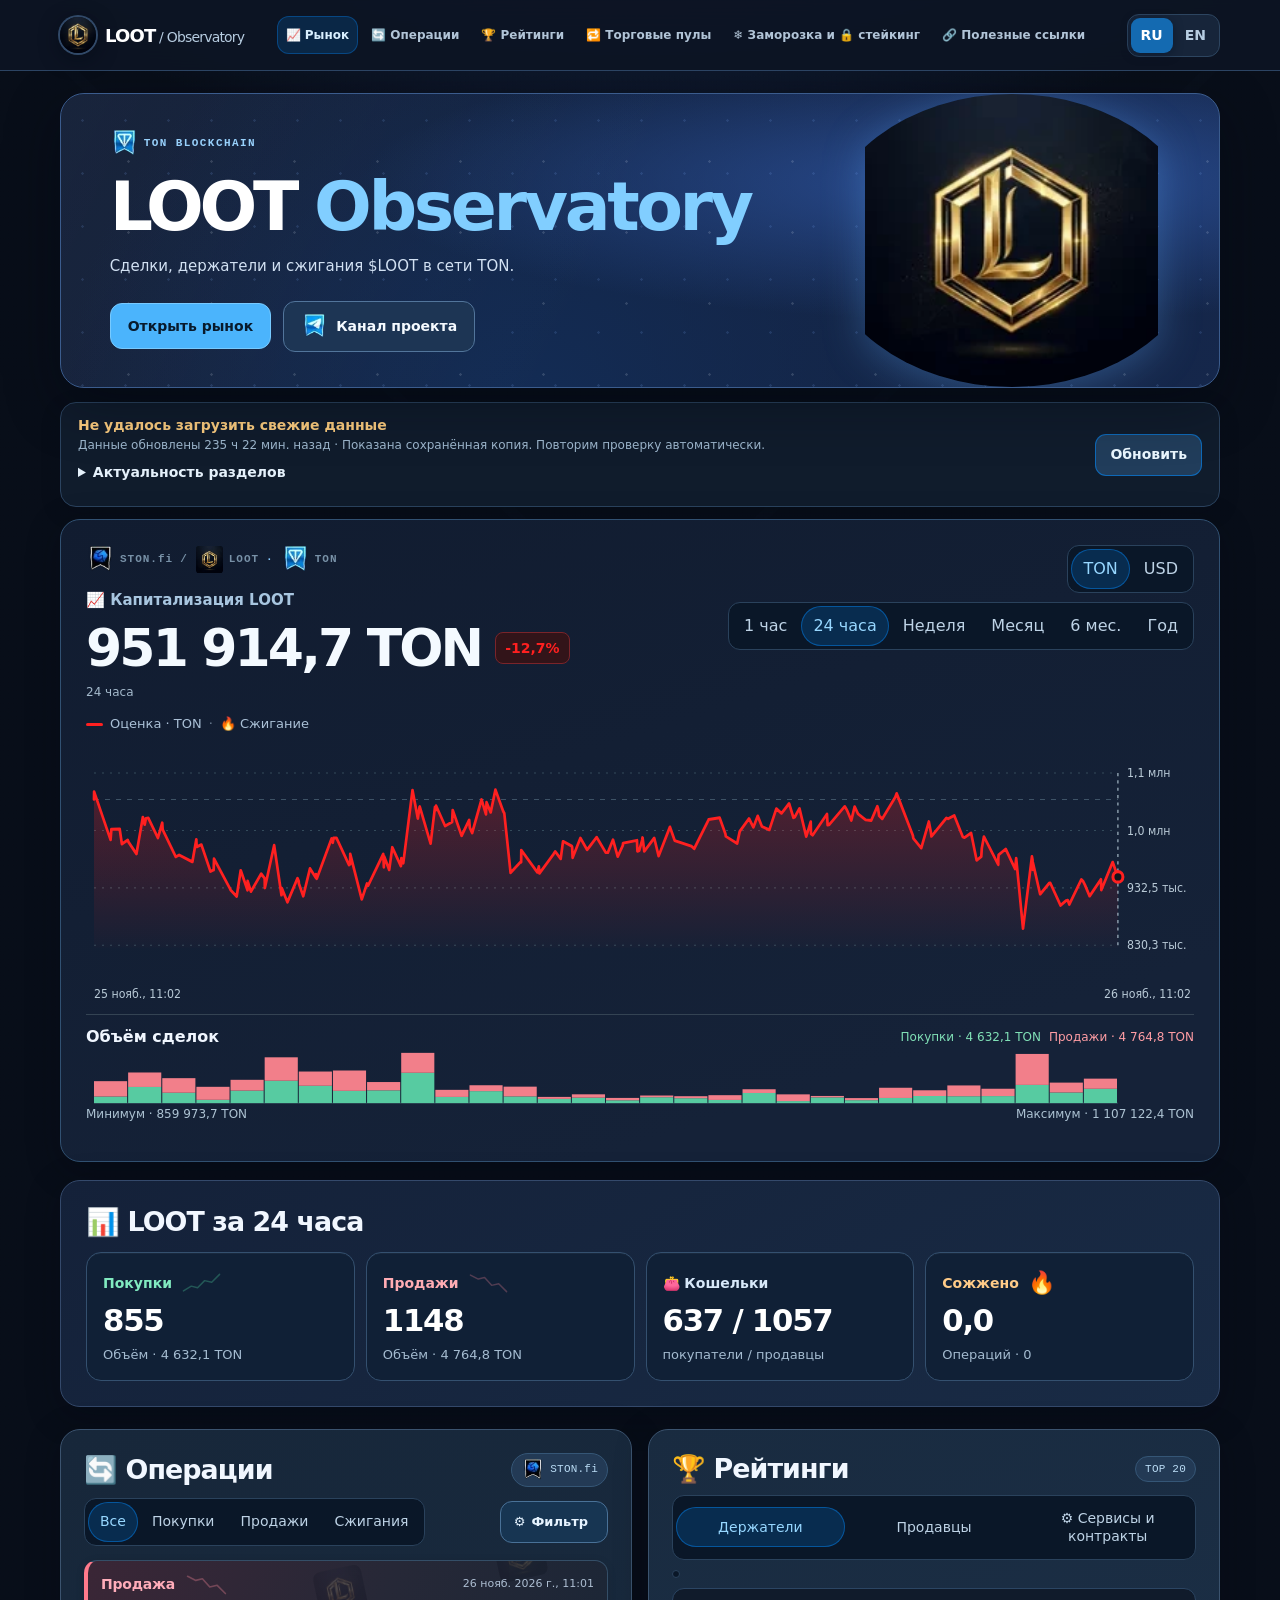
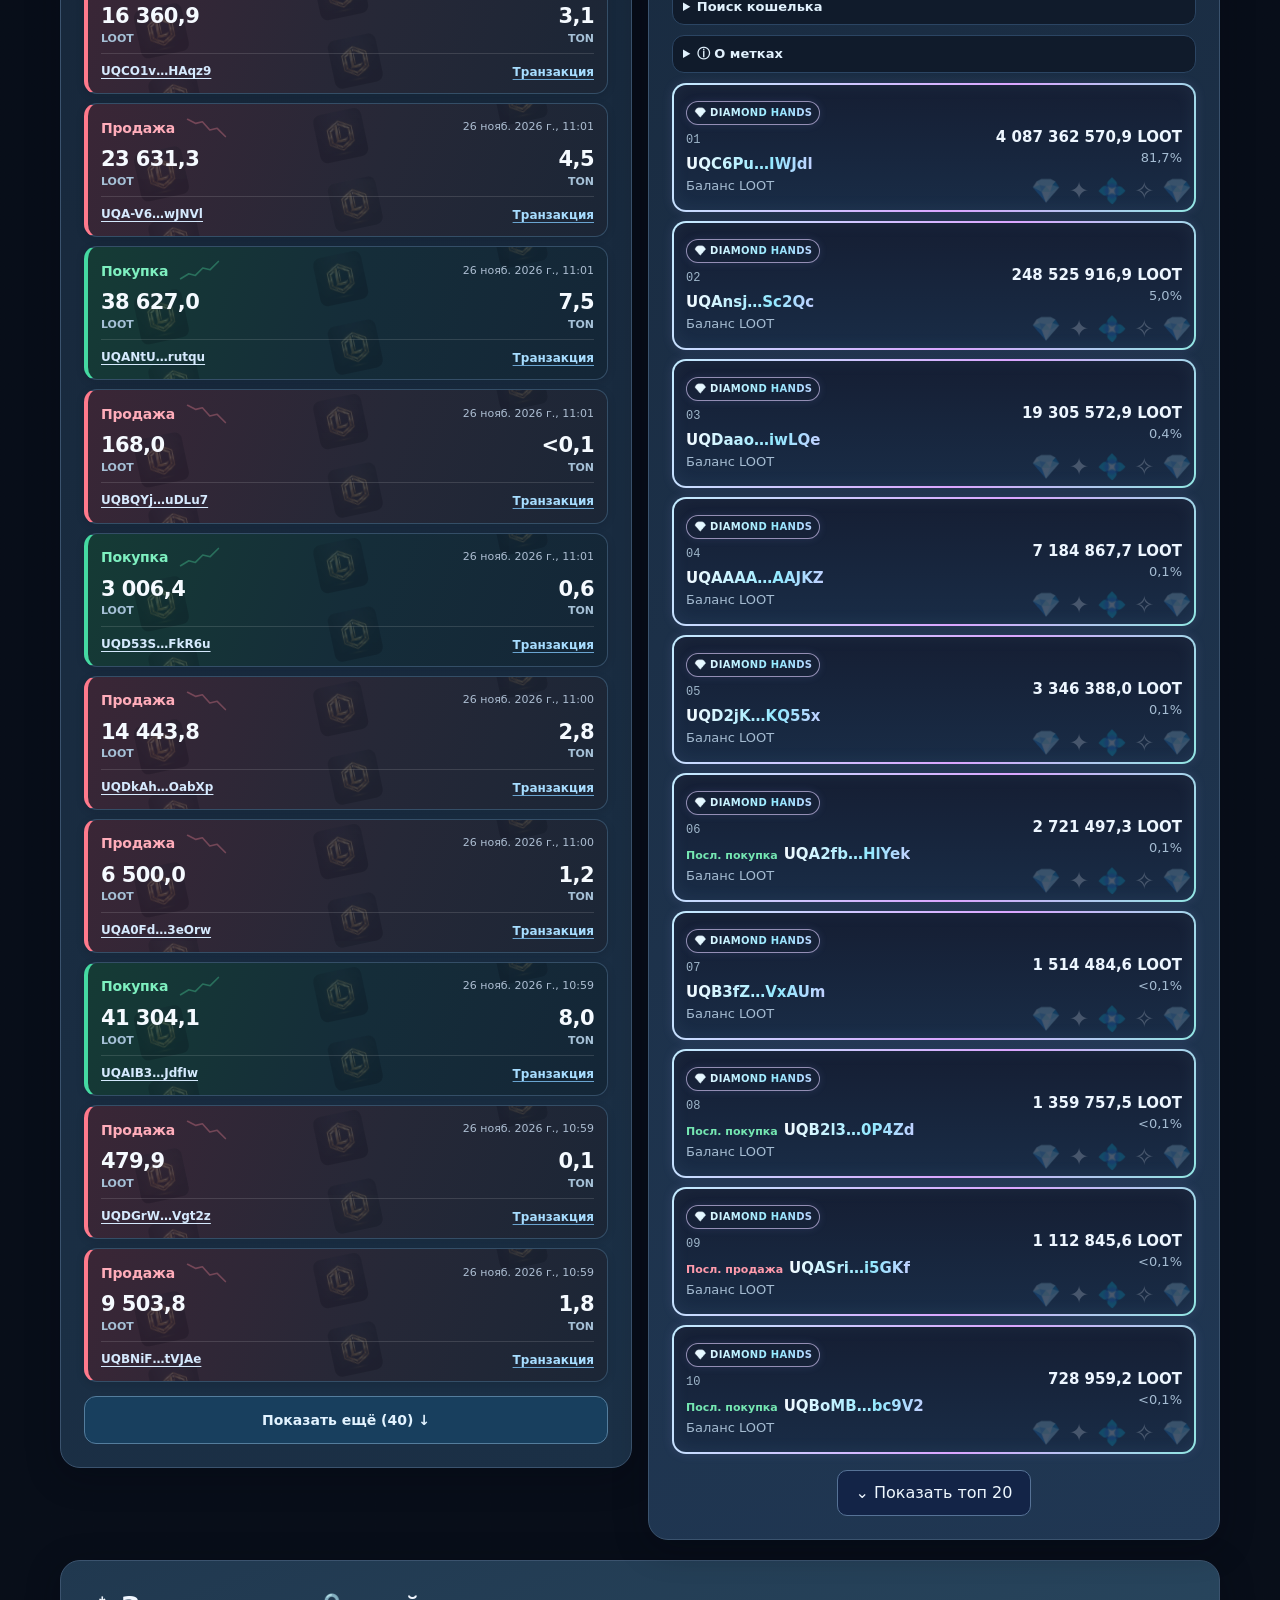
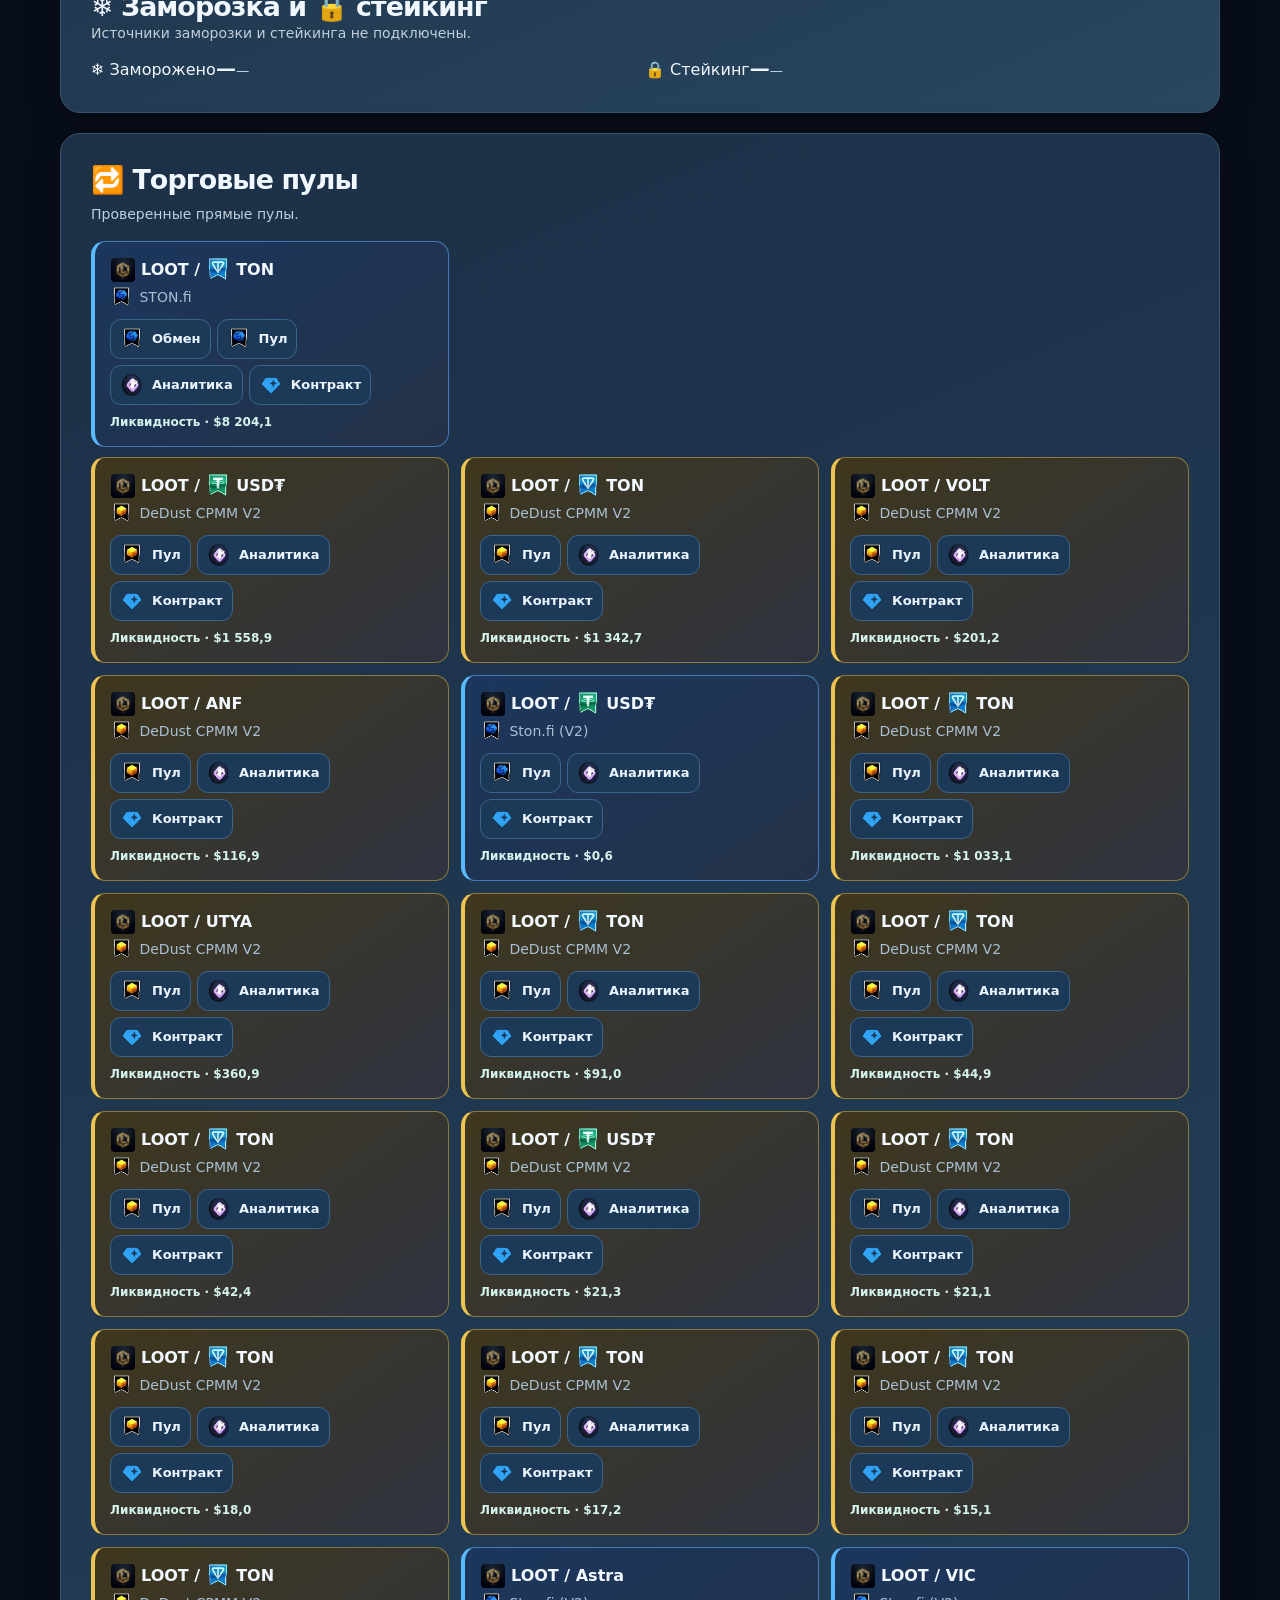
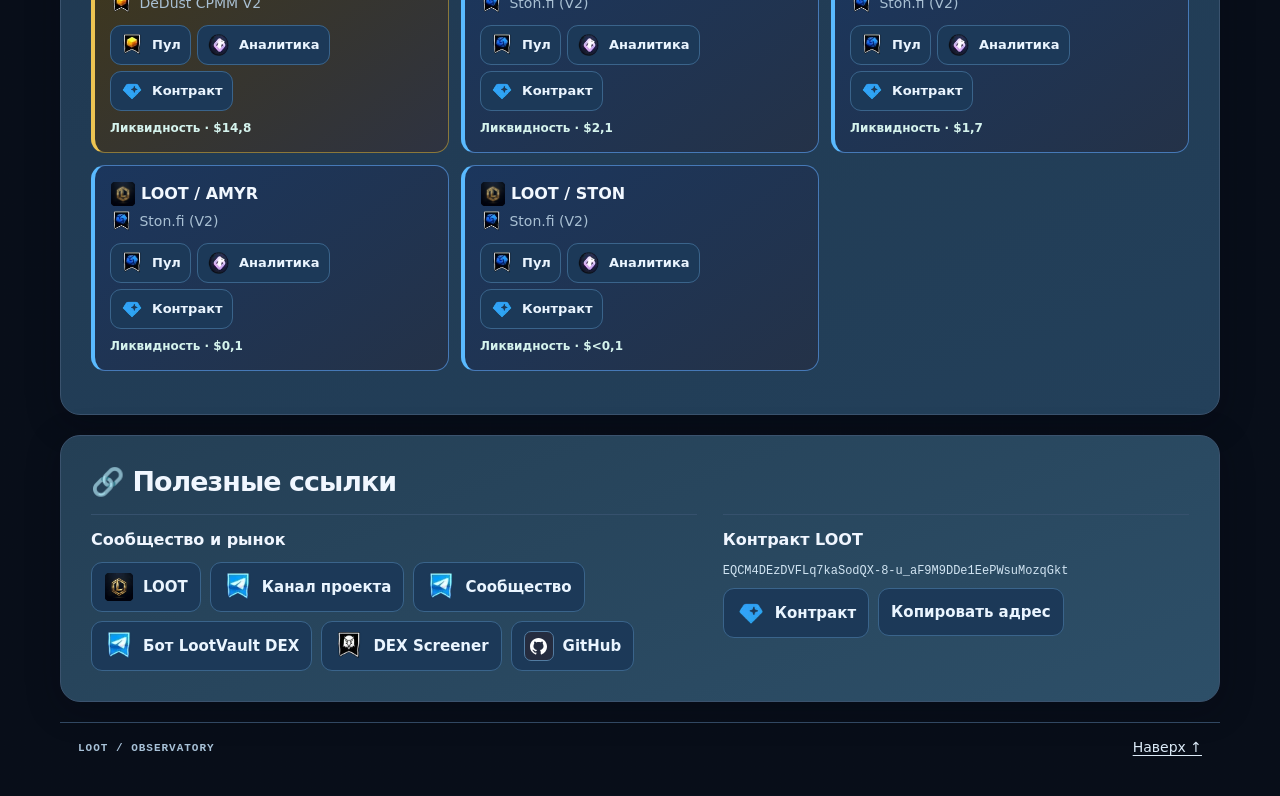
==== commit f5f7182e: "Refresh LOOT snapshot" ====
--- a/index.html
+++ b/index.html
@@ -1145,7 +1145,7 @@
 <section id="links" class="panel resources"><h2 data-t="links"></h2><div class="resourcesGrid"><article><h3 data-t="projectResources"></h3><div class="resourceList"><a href="https://lootvault.lol" target="_blank" rel="noopener noreferrer">LOOT</a><a href="https://t.me/lootvault_channel" target="_blank" rel="noopener noreferrer" data-t="projectChannel">Канал проекта</a><a href="https://t.me/LootVault_Community" target="_blank" rel="noopener noreferrer" data-t="lootCommunity"></a><a href="https://t.me/LootVaultDexBot" target="_blank" rel="noopener noreferrer" data-t="lootBot"></a><a href="https://dexscreener.com/ton/eqaj_sedwxcvkh7zobjzbyo4quydzacazjrgsmtnymumxr1h" target="_blank" rel="noopener noreferrer">DEX Screener</a><a href="https://github.com/Freebielife/LOOT">GitHub</a></div></article><article><h3 data-t="contractLabel"></h3><p class="contract" id="contractAddress"></p><div class="resourceList"><a id="contract" data-t="exploreContract"></a><button id="copy"></button></div></article></div></section>
 <footer><span>LOOT / OBSERVATORY</span><a href="#top" data-t="up"></a></footer></main>
 
-<script id="snapshot" type="application/json">{"schema":1,"token":"EQCM4DEzDVFLq7kaSodQX-8-u_aF9M9DDe1EePWsuMozqGkt","updated":1795659504,"errors":["zeroBurns"],"refreshStatus":{"holders":{"attemptedAt":1795659278,"ok":true,"lastSuccess":1795659278},"burns":{"attemptedAt":1795659278,"ok":true,"lastSuccess":1795659278},"trades":{"attemptedAt":1795659278,"ok":true,"lastSuccess":1795659278},"rates":{"attemptedAt":1795659278,"ok":true,"lastSuccess":1795659278},"pools":{"attemptedAt":1795659278,"ok":true,"lastSuccess":1795659278},"identity":{"attemptedAt":1795659278,"ok":true,"lastSuccess":1795659278},"badges":{"attemptedAt":1795659278,"ok":true,"lastSuccess":1795659278},"domains":{"attemptedAt":1795659278,"ok":true,"lastSuccess":1795659278},"fragmentNumbers":{"attemptedAt":1795659278,"ok":true,"lastSuccess":1795659278},"zeroBurns":{"attemptedAt":1795659278,"ok":false,"error":"RuntimeError","lastSuccess":null}},"holders":{"totalSupply":"4999999793.507079504","holderCount":27392,"holders":[{"wallet":"0:ba3eeb58321541b4ef072325721c36ea66619971276e3110a2f40583df144858","name":null,"tokenAmount":"4115061502.130669672","share":82.3012334415378},{"wallet":"0:03f71e14d4ee5674ae23f56d306a7d14fb2d237eb1a2d1d868ec2270f240da6d","name":null,"tokenAmount":"477816266.639169608","share":9.556325727446113},{"wallet":"0:27b234b7f12210eea22a4e72a0ed1c1764c2ee69e0bb046a89aae64c22e6d273","name":null,"tokenAmount":"248561758.533299271","share":4.971235375970967},{"wallet":"0:1061b9dbd4418ad166fc9a4def116e2f6c74f2bfb70e71f2653d643ceffebfa9","name":null,"tokenAmount":"21806015.115135939","share":0.4361203203138705},{"wallet":"0:0000000000000000000000000000000000000000000000000000000000000000","name":null,"tokenAmount":"7184867.680141444","share":0.14369735953732637},{"wallet":"0:fb3a6a71b712c491a48bb7c2b74ee61029f76f916b917d445abe90908d7e1db1","name":null,"tokenAmount":"3982436.317003143","share":0.07964872962944262},{"wallet":"0:1ac94d53f3f4cd25a09143f3f2d364bddc0473f2c96af11900546e78ef9a81b8","name":null,"tokenAmount":"3431128.104551416","share":0.0686225649250431},{"wallet":"0:f68caa566e6a5ad285037aab4fed797bcf78ade4f385f2d893d71940e8008a43","name":null,"tokenAmount":"3346388.006370715","share":0.06692776289143615},{"wallet":"0:367db50d977694675332977a944dd8e266840410a83ccbde4af889bafd7f4795","name":null,"tokenAmount":"2721497.347278536","share":0.05442994919345055},{"wallet":"0:a206912d7f976e6f1b327ae201e6e980bcf57e61c9c296b46497d28a125bd7d1","name":null,"tokenAmount":"2273440.7993148","share":0.0454688178640938},{"wallet":"0:777d95e91cee55f8cbb99523dc33900dae7199ca9be712d7db38db3f230ad5c4","name":null,"tokenAmount":"1514484.609709285","share":0.030289693445107152},{"wallet":"0:4c6b2ed95cfe5ef7aad8216e9baa75d989b82782f8893c62d21edfc47beb5876","name":null,"tokenAmount":"1442290.426405833","share":0.02884580971940776},{"wallet":"0:da6a8e41b1f19339d98d9f41e03f04187c4448fac54b2fb43f9c74c7d69262c0","name":null,"tokenAmount":"1295857.885815119","share":0.025917158786644343},{"wallet":"0:123b604f42eb3ce0a0525486f87e4e885b30b53bfb8cd4af606dad5734780a48","name":null,"tokenAmount":"1207500","share":0.024150000997360848},{"wallet":"0:7697706f0aec28307b0be8d7d811fec6a3e8e13bcc82ea7ed7440a27f45c743f","name":null,"tokenAmount":"1171657.915972298","share":0.02343315928720226},{"wallet":"0:683019cdd2dde5daeb5dd85543bf492165b95313f723a2d1ea3c41b00b6c9b73","name":null,"tokenAmount":"701711.009674434","share":0.014034220773082126},{"wallet":"0:e078ec08b218507dc38c76dd838feeb972f6410bd8770bfb758934a9c256197d","name":null,"tokenAmount":"672910.883127073","share":0.013458218218346817},{"wallet":"0:12ae2e7fb6c781da38dbc8cd688ad5b50e54d2d52e0def76df0c3d39bc6b22e4","name":null,"tokenAmount":"599223.666587759","share":0.01198447382669698},{"wallet":"0:29294f657fc4e596180ef82c898a69eabbe18bb23927c0f8c6849bbb1dd79e9c","name":null,"tokenAmount":"535795.102847769","share":0.01071590249950698},{"wallet":"0:415cb83e245a51d1d1cf96cf732b574d8c3bd6dbf80d204839f9f985315341f0","name":null,"tokenAmount":"502145.618715909","share":0.010042912789076259},{"wallet":"0:882eac808ca57cf890ca6cfddb242c7b54412000097f89aae7d8755f2f7eb63a","name":null,"tokenAmount":"428020.483939745","share":0.008560410032327714},{"wallet":"0:689bda2c36540b66544f7156d5cdd3b039cd4b221e9f4602720cb8ae564ccbee","name":null,"tokenAmount":"425507.366601804","share":0.00851014768349313},{"wallet":"0:29d4a6896799d55a6ca59bedb51caeb225b20f165d394e89687d1450f8e97013","name":null,"tokenAmount":"409914.971982631","share":0.008198299778230793},{"wallet":"0:5fe8bb005206b3a0b79381a1ad5367296ae5da71b04950f1ff412d2bd378893d","name":null,"tokenAmount":"334629.561009763","share":0.006692591496589813},{"wallet":"0:3770c82663776d24edade658167190c6e1910e092634cdac97aad96b0466531d","name":null,"tokenAmount":"333439.49343103","share":0.006668790144032191},{"wallet":"0:03cc19ef20be5f28f5fe450620ebca9beaaa0da7e445f5577e8af8f7dad2b5bb","name":null,"tokenAmount":"322179.683167619","share":0.006443593929463686},{"wallet":"0:d78cc8b426d5adf27da7426db9f91f8f6dc8009f632c890d1ab49a7a5d9ba833","name":null,"tokenAmount":"302555.589940285","share":0.00605111204870806},{"wallet":"0:67b8ee16376f1d8c282433bd5dc56f97f06cd8fd3f99a82a933cdef274370c9f","name":null,"tokenAmount":"297386.67541189","share":0.005947733753870783},{"wallet":"0:7f78c38efe9dc7cc38ea7bb053415dac5e2112319b0aa8f113636731737d0742","name":null,"tokenAmount":"277865","share":0.005557300229508631},{"wallet":"0:56f5006770d043205aa8244932c303457d5292ef29fcee0c9e86a7334b7857d6","name":null,"tokenAmount":"276854.811164143","share":0.005537096451957104},{"wallet":"0:dcd5c93967a9c698ca9d21898f0637086671498d7eb29b233e7e29754ea3176d","name":null,"tokenAmount":"270029","share":0.005400580223036316},{"wallet":"0:61c31c2879d5c84c8a02437013e7326b9eaf57ba56e01ca640084aaeb0e49f0b","name":null,"tokenAmount":"269963.830668331","share":0.005399276836349109},{"wallet":"0:c2f2b716b4d6c9b504a7a4c80f7462268c326f2d59afda77eebeea4e154e96a4","name":null,"tokenAmount":"252302.451617774","share":0.005046049240750169},{"wallet":"0:b1b816155bd51468a250a83a6c0c6c5305da9e4aab0d588fb94a159272780ae9","name":null,"tokenAmount":"247457.752733252","share":0.004949155259058145},{"wallet":"0:c6906335e87e861051c00a2f1ecdc49dee6963c24fb2e55627c4d4ab57bca70e","name":null,"tokenAmount":"244483.426557771","share":0.004889668733091815},{"wallet":"0:ae34a47022bd83763d9a18cee0c6a86bd0df218cb175487832b7faabf7d9832e","name":null,"tokenAmount":"243778.640696404","share":0.0048755730152823425},{"wallet":"0:071641b7616de009c770e9477b39e0bd3b41aade30837d30e7f8fcb9ecace192","name":null,"tokenAmount":"239773.50738023","share":0.004795470345650735},{"wallet":"0:648c5209c9016b7a90c598eb41207b3e1568a2609abf8ed10acb33cd44e605a6","name":null,"tokenAmount":"237277.591166248","share":0.004745552019309539},{"wallet":"0:43f50097b2a83d76ec1813517518c4ba9414879a1a8abd1afeca224ecfbf0bc3","name":null,"tokenAmount":"222739.654148168","share":0.004454793266940015},{"wallet":"0:d328203dbed3921ad900835300480309738bbb3d4123671b666016d5965faf28","name":null,"tokenAmount":"219086.383944582","share":0.004381727859850797},{"wallet":"0:f2365c530cc27f42d1bc7b87e85bff09b4f1f38e23ed34319fac3478bf09aa21","name":null,"tokenAmount":"214906.58199137","share":0.004298131817334158},{"wallet":"0:9050757aeeab55a3225360919bb467056ef659a08cb7f39ca3260dd935ac4024","name":null,"tokenAmount":"210675.420045995","share":0.004213508574931839},{"wallet":"0:b09b96e1c8c82606a5fcdcae00060c808cbb45343fd38d5c94a3d367c0e8e39e","name":null,"tokenAmount":"210064.125497789","share":0.004201282683462806},{"wallet":"0:540cac926319f5280c6dd9245b7e8fa9653c92b8e5156f4417b0d56bf4f18731","name":null,"tokenAmount":"204081.904484411","share":0.004081638258254101},{"wallet":"0:1fb23eaeaa3c351a73e72366b3cd04d20ae4c50bd2558654e8f9ae2468fab9fb","name":null,"tokenAmount":"183552.480626232","share":0.0036710497641337975},{"wallet":"0:70a693dcec14b46807123142c348479af33bbf2ff8877be0265830fc3a135dc2","name":null,"tokenAmount":"180639.468807193","share":0.003612789525346952},{"wallet":"0:92805191dfa9ed24c0208f41189247d4b1d917d5581a6650d6824f0008e8bc0c","name":null,"tokenAmount":"178380.943291851","share":0.003567619013174634},{"wallet":"0:3129322ba7d1d4de042a43e968fe6a75bd2672c44362362c211694faca99ba75","name":null,"tokenAmount":"174136.469052982","share":0.003482729524891438},{"wallet":"0:f754d91051594c1db3adfd84fef78113feb622693c906e02aae86f6ec3816a33","name":null,"tokenAmount":"174082.321210479","share":0.0034816465679966538},{"wallet":"0:51476d5293202a97b00fbf274fb484c5c052d42c8e571f1d3f9ba351513f12ff","name":null,"tokenAmount":"174072.683607561","share":0.003481453815930333},{"wallet":"0:2da3b5612f9a3278bef3f902e88c29208939e18b7836b54d87b77c1a50a539fc","name":null,"tokenAmount":"169626.959037073","share":0.0033925393208485304},{"wallet":"0:51ed7b81e18ecdee51d790f0262fff868d201eb3095d8aa4ebb63eb77d31eebb","name":null,"tokenAmount":"167741.500420382","share":0.003354830146957375},{"wallet":"0:4db04995ca73cb5f26f9e9b4c12159d9d975477719bbc74dd07d680144a5da18","name":null,"tokenAmount":"164382.067587151","share":0.0032876414875179583},{"wallet":"0:eb8736b5e05c9b9803798dc7bee9bb53121bffe75b749f8ab8f3ca0d65e74188","name":null,"tokenAmount":"164158.696960403","share":0.0032831740747985005},{"wallet":"0:43e55791ff26d3a7314c6c22d25b66562e22dfe60489cb3433af77345268a3b3","name":null,"tokenAmount":"162972.321716291","share":0.003259446568936348},{"wallet":"0:79716977317e4be95a1e52db8a8831c5d2dd26fb0b6e45a6857ff04bdb85461d","name":null,"tokenAmount":"161061.909167481","share":0.0032212383163822017},{"wallet":"0:a07bf32fbc1dd88ad78c518b0eb5189069629367b74999a71cce362f82995f28","name":null,"tokenAmount":"158650.395203719","share":0.0031730080351151193},{"wallet":"0:797b9f8cd449835a55994606911e55a7d140f5a54ce9fd84d82934a0c8459e7e","name":null,"tokenAmount":"157142.827439692","share":0.0031428566785893708},{"wallet":"0:31fe3098c963a61ed3e748c8af9f2eb96f0381c83756bf798ee85f93a68c869c","name":null,"tokenAmount":"154992.712041754","share":0.0030998543688546764},{"wallet":"0:ac7cf969b0d4f2fe3ef956136066e898f2765b8d658d3b2ee4197b6ba5252be8","name":null,"tokenAmount":"151497.603791567","share":0.003029952200964076},{"wallet":"0:01cad6f6abfee62148fe31e918eccd881a18a56148f371e9fe8fb1e48dbd4121","name":null,"tokenAmount":"150566.985927245","share":0.003011339842908972},{"wallet":"0:5f452b2621f56b2527a5d6032f55e1b40a1c15886d08b04e6398c4d42deaf8a6","name":null,"tokenAmount":"144564.743534511","share":0.0028912949900966093},{"wallet":"0:6533be4ad18167bf8c88cac19d04929701260e62977c37fc87afef233bb669d4","name":null,"tokenAmount":"142577.734103729","share":0.0028515547998397557},{"wallet":"0:f068fee2abbb5d90b91ee0dab9a96225be5d6e90ab9671fc93e9aea398e4c0b6","name":null,"tokenAmount":"141479.173063722","share":0.0028295835781322353},{"wallet":"0:079c3ae4395a6028960b99c77f79bf8b114393c36b4fb029ed7e46eff4404589","name":null,"tokenAmount":"141103.43039104","share":0.0028220687243682425},{"wallet":"0:c9520d3ddb71c139d0a5a8cac4cc48346bebb38d4cba0f822092d020bfb23a8a","name":null,"tokenAmount":"137618.933879607","share":0.002752378791261487},{"wallet":"0:14928eabeca3012a87e2ef0cf00df1b763b328f229da68628249e98f83c2dbc2","name":null,"tokenAmount":"136764.071221977","share":0.0027352815374027946},{"wallet":"0:d64161535c771b138a00cc84ba2a0b7ca356b182aae05e82aea51c9669e34b8a","name":null,"tokenAmount":"134839.350749036","share":0.00269678712635421},{"wallet":"0:94f6b331c1c2d1c720c03113db81158396a53c1026211140bca811b80837ef49","name":null,"tokenAmount":"134344.843436119","share":0.002686896979687421},{"wallet":"0:bd7d409f8786da47c17221b2100c764e0c7970fc6d841a53a314854f9ddb68ab","name":null,"tokenAmount":"129000.834016252","share":0.0025800167868760804},{"wallet":"0:8f55b0048e4a5c5488dc0ee4db0d5ecd0e19f889f4f84d4321bf6a850efa7d44","name":null,"tokenAmount":"128639.14462458","share":0.002572782998743895},{"wallet":"0:6627b7f4d4c90e285d40fb37c41fb71392da69af77f3685e946487f6dfe049e2","name":null,"tokenAmount":"128458.061179386","share":0.0025691613296904454},{"wallet":"0:455622026ae4f258556d7a3bfaa4817dece73d738d0a8d4160ba6dd24ca8b0d2","name":null,"tokenAmount":"127427.270989689","share":0.0025485455250451017},{"wallet":"0:146e28d80544001a5e35970e60ecf6e9c597f980e31f724b2664116bbdda6dcf","name":null,"tokenAmount":"126993.431780191","share":0.0025398687404968026},{"wallet":"0:418d272645c01a53ae87b4589005382440e1c7bc4b7b7b580249c8cdde47533c","name":null,"tokenAmount":"123712.654394517","share":0.0024742531900734934},{"wallet":"0:4abfddf74b9bfc3cd874fd53c4c36f5c48cf4fbb88461655ae76456ed57bc0df","name":null,"tokenAmount":"122857.174906651","share":0.002457143599609572},{"wallet":"0:94755e23d96b9f89eda03ffdec3415f7e1d48aa1a1a73e2abb71c959106a1305","name":null,"tokenAmount":"121838.563818542","share":0.002436771377006048},{"wallet":"0:8c8225edc5b1303f6f1e947f4dfdd191aa16a3c61ecb5148da297bd3d501d52a","name":null,"tokenAmount":"121748.409043122","share":0.0024349682814231825},{"wallet":"0:9d796dd96e509a80f68c7531913d5ea7e68c9eb9536536284a6ffa1aedbb337a","name":null,"tokenAmount":"120956.261078785","share":0.0024191253214821506},{"wallet":"0:015a8da9328054ff07cdc45c77c6b8c33f79ce91b8c84cb8567bb6169d02aa56","name":null,"tokenAmount":"120178.343192399","share":0.0024035669631118925},{"wallet":"0:7a7afd2f375bc383cdfd45cac39ec5aa15b499d51267e2c493a06b2c35153dd2","name":null,"tokenAmount":"119333.90680993","share":0.002386678234765032},{"wallet":"0:458b3ce1bd648e8d3e331a68773de478d922cba7175340bb34d90026cb4b4816","name":null,"tokenAmount":"119127.901596975","share":0.0023825581303357772},{"wallet":"0:067385d8ed870d76492252f1f2f867f78249fb084a3797bb89864a2b0f7b6818","name":null,"tokenAmount":"119016.470332814","share":0.0023803295049605183},{"wallet":"0:009318ed0f31b7e32746b22bb2d9bb0f5fd09963844208e4ef5ecb2412d8f5d4","name":"tonpunisher.ton","tokenAmount":"118024.389180113","share":0.002360487881087067},{"wallet":"0:6433394e7909340485a0bc108ad432a86ffe8c138ff9470278e751819623e75b","name":null,"tokenAmount":"117985.25","share":0.0023597050974524794},{"wallet":"0:bfd3f4d28c58849d07471f25216883932435e0fa1cfd712160d56b31c71a0421","name":null,"tokenAmount":"117795.33927994","share":0.0023559068828944187},{"wallet":"0:ab375fb5f981f379fc60bdc78c5f226925c53a4c81a2666ad938bc4b352052f0","name":null,"tokenAmount":"114723.543786928","share":0.002294470970496962},{"wallet":"0:c76ee8da06d23aae2aa4ee1abbacb029741c78a149ddafb78e475c88f0a36b11","name":"hoseinalpha.ton","tokenAmount":"112480.373024676","share":0.0022496075533991267},{"wallet":"0:76a1b3da44bbaa2b982053f2f1427d4259ff06128b85f9937e46b3e0450ccf72","name":null,"tokenAmount":"112288.473314495","share":0.002245769559037003},{"wallet":"0:0a975fd7bfe4124dff7db6768e12e7605382249e5e92c9d596c81b28c185341f","name":null,"tokenAmount":"111099.164128731","share":0.002221983374339387},{"wallet":"0:2294adc83217d076b2932eaabc98ce28613025467a65b96b41affd48087d7b89","name":null,"tokenAmount":"111057.078470625","share":0.0022211416611425056},{"wallet":"0:d1112689399529bc808440f9f5f8656546f69ccbd76fb73ed3ac4b4f1bb6e774","name":null,"tokenAmount":"111000.878507915","share":0.002220017661841886},{"wallet":"0:1578b2ef83c86441d5e98ed019654234df37bffdbcef2d38cad48bc3341997dd","name":null,"tokenAmount":"110009.625","share":0.002200192590864839},{"wallet":"0:8ef621e3874a7b64492092df1b9c511b6bcf15f17caceaf9f81618a69079c9fa","name":null,"tokenAmount":"110000","share":0.002200000090856889},{"wallet":"0:b264009c44c21fef987c4a92c2dc2089f19d53cd9242716bcf0eb744a62c5092","name":null,"tokenAmount":"109989.986440058","share":0.002199799819649778},{"wallet":"0:ddd5daed6ef1f4a66eb760c2fd53fb05c9e5a20ee7bd29465d8d4547398e9208","name":null,"tokenAmount":"109968.2","share":0.002199364090830623},{"wallet":"0:15a8996fb4d0a112f4152a0f605401eec922619e0870753335e14bcf35a1f67d","name":null,"tokenAmount":"108684.997154797","share":0.0021737000328666736},{"wallet":"0:c2695b24d45ad7d7e49a4ff84afea0d0724708ae15fab0926cd6d8f3e66e5d68","name":null,"tokenAmount":"107212.785848211","share":0.0021442558055189487},{"wallet":"0:043c56bacf0950518af6cf708fde23201e24d0c9525bd7da0a0b1518a174e92a","name":null,"tokenAmount":"106301.283385113","share":0.0021260257555041134},{"wallet":"0:e205f370aa0be22c139573820bb297aa166711f0d05b75ccc64fb01c43e5c0a7","name":null,"tokenAmount":"106129.219305304","share":0.0021225844737658133}],"asOf":1795659278},"engineVersion":"1.3.0","methodology":{"valuation":"last observed swap in primary_pool times CURRENT total supply; not circulating market cap","primary_pool":"EQAJ_seDWXCvKh7zObjzByO4quyDzAcaZjRgsmTnyMumXR1H","sellers":"sum of successful supported native TON swap sales; service roles excluded","holders":"balances excluding known services and identified contracts; unclassified accounts may remain until verified","burns":"accepted burn notifications and zero-address transfers shown as distinct evidence","usd":"historical TON/USD rate from CoinGecko","history":"incremental confirmed swaps; missing intervals remain partial"},"serviceRegistry":{"asOf":1795659278,"source":"https://github.com/tonkeeper/ton-assets/blob/main/accounts.json","sha256":"4286bd47e11399901a7d713c9e98a5dba17300d76fe272f4f5d46110a84f4e2e","entries":{"0:ad8afecfacc248996885d8be6824280f9f3a7e54c2f6080b7971b9f556c280c4":"Crypto Bot","0:dddcd3cdad60af4c0d69389f567ad51d0c263fa4968d655ab424c69aadaf9322":"Wallet Bot 1","0:436a76c2794a88e3fbfec6b9c0374fc8db046f10868b835420d9937973a665d4":"Wallet Bot 2","0:6e814e6450e8c578067bb656298fb4d01397dd15018d7f34dc369eaba4c2111c":"Wallet Bot 3","0:5f00decb7da51881764dc3959cec60609045f6ca1b89e646bde49d492705d77f":"OKX 1","0:f15db2c62cd86aff0860d39c491fc73a31395fafeb5945e644498562260c782e":"OKX 2","0:e7e86da08742ed933434ffeb8f08a63c7e100ee842e25f599a9cbf0891574a6c":"OKX 3","0:0338def34b84c6ee9134a04ab1601450be446340a37ae259de57cb37bdb590cd":"OKX 4","0:a30a49ec725e9f57244b66af4c2da7ab76004b4fce80d3a34b1cd0c37762abce":"OKX 5","0:24da1e7b8da901e5b3dd0f98c397feb6e5a5ea483195a8b6bd0682cf2c5327ae":"OKX 6","0:7f2e84c723d8b6b6b1aacf810c8c26ab23c22022b464b87104b2d3065b0ea70b":"OKX 7","0:854ec4521efd52ad43bcf1988e4c44ebdf9a26ad18fa51abfdb685fc3b348a5c":"OKX 8","0:f9bdc0de461c1a2e002fada9550bbb095c8f9f73668d70c517a9cc7e050f8e5a":"OKX 9","0:9b9b739de2527ae72d21083f5198d710c7288453b4733e57ecadb2e189ac829c":"OKX 10","0:b31535e934db05bbc220267467903c8108bdabcbc2a06588838b726ddf589ef0":"FTX","0:57eb74407604a19f7e04005315ef70aeb7b675e6551977586756f6baf12125ee":"MEXC 1","0:1c7bd690f4f93de8b93db5790129dab65926c6e1fc9b57380089db5529516630":"MEXC 2","0:d887d0e2d1c4fc4126e71c970d33ab1896940000eae703bb1ab6cecc830777e3":"MEXC 3","0:7994848c1fcbcbc57a6a5a987b66eb424b8b54e10759b6b514a66b600c2b0eef":"EXMO","0:8d195793baad9a08c46dc353aebe999341dabd07721b9725f19e18abc3d10d92":"EXMO Cold Storage 1","0:26ab8ae763a3a7c3067d882b7b01cd5d37254cb8768f57b6a47c00028effc7b8":"EXMO Cold Storage 2","0:0130c77346e9ed82df677d107ad6a775c11f9c18f6a05c0dd17906b355850dad":"EXMO Deposit","0:342a359e38357c083968129fddddf049ef5c47315bfbef27505a356bf9f02d65":"CoinEx","0:555f3053e257130374bb831ae0e219e5e5f9ec0ca8f8a0d133369d3d690c64c2":"Huobi Deposit","0:85af78e8d035e920117cda654615cdf371d464480b629e110d3c5310d85ab362":"Huobi","0:80d4123841167ca989ac912443cc99a4b9c1a87584536427ff6fd85c92395ae9":"Kucoin 1","0:b37e57033db21d10b950e6143b658c10c3bf425bd193025960aef7f22dbcf4fc":"Kucoin 2","0:07ce60b7e5f255a88c3707f3fbc79e2cf924ed6b4b7d09c6324f0ba2338a48fa":"Kucoin 3","0:a14b1f452385b2bb984ad2c4441e1d23cae071fdfc096dfba53ebba3b6ff1d10":"lbank.info","0:75726a716f747e60b0371cb0d5d35471e8e1e931003fecc3a0961a8bd82c09c7":"xRocket Bot Cold Storage (Old)","0:c1dc654b598ab84cda4f12372efed8907cedf0901865a58649087373e01b1c24":"xRocket Bot (Old)","0:45614fee399c43d77bb597558791831bc0ee31754cbb2b5b1fbf5a3488ed9940":"xRocket Bot Cold Storage","0:011a8f0a0b36b779af033473274966666d1cd6fb4e77df679375fbd6f970d012":"xRocket Bot","0:c3f1da8ecda8f8cd42bace224ea3f1b6971eaa7f54c492d4d190527b4f573f7c":"Bybit 1","0:4a1f3ebcc66bdcefa90245bdf541a50ada1c688a487534b1587abffd93038834":"Bybit 2","0:cd525c15904d7b4027eae08b318624260f371ce8c9f4fcca0cdb7b583854107c":"Bybit 3","0:ae62a192da96e266161a702cc9f6de91c0c3441f17ceba51bc442dfb2031a30a":"Bybit 4","0:e3ce05c4da977132c24a3b102da8b5fbf2ea9173337b49de346e4a4b057f7579":"Bybit 5","0:e33ef85d174eb457c072d1ee10215b69ab9b64192f7421302ab1c8e26b7ad4bd":"Bybit 6","0:7f97f36dda3f7dedc9e12f8c09c4f89e7fbc17527ab3f67de4c3b155297a56e4":"Bybit 7","0:7d133d4e425c8e00de015513a44e66e6d163b21e71720aec7579965e5de28c55":"Bybit 8","0:f2dc1860686cd658987e2bed8216532d8c004460dadea907cc7d4ad7236c496b":"Bybit 9","0:4a1c20bc9a6f9294f75f1c87a7f383a8b73a483a2e6dcb3630ddbe78b3ccad00":"Bybit 10","0:008bb088e81e38d583826901093567027cc1575ec744ac354fa4eeec302d166d":"bit.com","0:1882478daef1b7ed200cbbdc201bd4ed0b24c2e5f1a4c7c15aeb7e3b1a759193":"Coinone Deposit","0:a4d2072b1edc1355fc7fbee0095beec7889a2d3cfaa9edcf2ce9e128631abbd6":"Coinone Withdrawal","0:f3f4ed0913ab555d023745058f1a6c55a49d4876593cb9bdab1f780a99b185bc":"Paribu","0:f9873509de5a2f97f7b2805f5f7aafab447f43c91e751cc8efabc6d2ea09d78a":"BingX","0:b496b8f73b469ff06a2d89e62c4d70a103fc228c821537b49dff092060bc281f":"Gate.io","0:60ff0b28e2b3839bef250a81be9f2e78a6265b980ec5d24df4e44bbff2c3fb25":"TIDEX","0:23eef28b6da5a368d6c0b8028fd5ed47c26758676bc9db1b5653caaadc969f91":"CWallet","0:00ffafa9fb3d4f837824436d19953c792be6632af73a9b82c4dc69ca07195087":"Matrixport","0:b58c73481f25a280f9705ab3424be850614d823256263ecfa049fa9fb917720d":"QMall","0:00b402b789e5626e1c61b50c5dbe2024426e92f16c0c2fb735396df96046b5fa":"BIT","0:2c54797319837b4c6d014fc991c1a8d4294dfd4d6cec4937e370f1f27db0423f":"Bitforex","0:6a5a76a1538cf9596590ec3708470649c342624bf92e63a6a7a15254ededa904":"Bitfinex","0:59b065c5d66261a5317660e96eee476aa6a11b749bdcbe8c0d1f3dbf24200d1c":"OMPFinex","0:3cd5ad54b190a71caab984b0f210e3742c7f2147b7e9073377d7c6b470017362":"Bitrue","0:6c53cd87cc0d33486db42c1c7fc03dfaeb2f7b815afc368ab1aee567edda3f72":"Coinspot","0:9a582c23266b8ea47eb71118a3c040d42b230b2266fecffe2d3cd390c0922c35":"BigOne","0:dd528505af15c6e5206bdd8f6c9a3b541f80ca98ae8a5066ab3ff8de1ff5e678":"Farhad Exchange","0:2b6f3cda567c385f0645486f3c665a451f56b2969d1be57d86eb77c6077a81d1":"BitTime","0:cdf7f0d7c09036f064272e3c429ed570be49ef29eb3a735b64bbc17915073732":"Bitget","0:e9c0a24ffaa6aa4f228890e71ae9550bfc53a6c57e643bc31c240e18727ac1ce":"Bitget2","0:336502faf83ef5b532d315ba71450b661c90e83fce64d8bc1fd2bf642f3555d9":"Bitget3","0:b308c7f9b4f596f6250175885972549871b05c70ed3619fd5a939401eea972e4":"Bitget4","0:e2d1df206b372db1f3b890e60d185b67aa0c9f1b6b6ff60a05091c8c01b40ac4":"Bitget5","0:7a0dc94da9f48b968dfb87be38d4fab7286288db7a04d3081feee177376d9089":"Bitget6","0:8785ef5ebb0fd24c6911d10f43c00961e9748fa54297a1ac517e3c5fe76bb0be":"Bitget7","0:213b6804c2082135a4a803da8e3b30cfed51aee9af2ad2100334b7f4711d3bcc":"Bitget8","0:573dfe99490a041703e977e4724135c5b8bea0bea67839612247451ca9d5c4cb":"Bitget9","0:de2519a527de7e1d4c1028bdb74e022b28a6e370e4fec3fc27d8d971308f99bb":"Bitget10","0:06476e580e250d0abec5c365a711833483c581d57b908be37d56bdb0e338c312":"Bitget11","0:c9959a997e1d4e4383d8db37b86d2101ce78dcf1f1b3904d9888fe572ef0efd4":"Bitget12","0:c07e51e5b694937758f45f4003071c84f4c4a68bdb168a22c3d6c8b89cd6186f":"Bitget13","0:1797a5c4c50a2b312ce9927ff6f12efd3b0b58ff311445118c2d2e64312b5d79":"Bitget14","0:6083005b354ab1c4785aa8ce8293ee5c9c182e9248f27e9c9074f35c16342083":"Bitget15","0:f99b14600ae44d2f12b178e8c6eabd78892ae82c5e45b6898f9deb7eb203f9c4":"Binance","0:8e91b50381c36dd42accdb51f5cb5d96848568b4924f8079b1a5ae7e10f43eda":"Binance Hot Wallet","0:ca1d9edeef40b3a9dbd9082f3767859547c3ce0bf641d09d58e33a3cf06fb309":"Binance Hot Wallet","0:a2faca7adfebd5c5970108d1f79065cef32b0c143fb13489066b684cdd7ee95c":"BitMart","0:5d5a830e48214791f4ab5352900c624d3bff3c5efd630196b180158eb789990f":"Nobitex","0:cad898b200a0934ee416c2039bbf3f5d7f1a323172875b3c19d378a6f540f7b1":"Nobitex","0:4532d5bcdfb05d3275cbf255bc91c3635cd48d63b719441581c5542a4750fdf5":"Nobitex","0:a32d52ced80a23fe4fe90ba94593ef686de03f9fbdaa069e642826a95234b982":"Nobitex","0:fac8ffcb6f89572a1232d59e91c65909ae408663fd2ceaecd35f35b5e9d670f4":"Bitpin1","0:c14ce5d772539be26fde315a505a1e0514104e76eef776f0b845e57df0557ddb":"Bitpin2","0:dd36441bf4aa8a6a6ecfd763efde1eb82dd86bdcfb1456b45ff4b73f87657184":"Bitpin3","0:402f5d4f4f8bea7b0bd511b9d3771834c1a22bbbbc8a326035eb07aa24f5c9f9":"Crypto.com","0:ca6e8f2a3dfc875b8673d8677f3818c4b8c02d1aa481a86a0c61bd09f8269f1d":"Foxbit","0:60def37fb0e6f41b18a73c2496d96b25442344864ca0ed97189a6f37e2439c56":"Richamster","0:97ad93444915089e812238ff10abe9066d0b03ea3dba2a8630fb9c9f88aa455c":"Wallet in Telegram","0:1f5806c73d03bbc96eb7eebf16067f1f2e8e270cfa16d57001aa9eaf7456f008":"Wallet in Telegram","0:1b44ec553616b0e4551037038834bdf0bdaa1f0440e10f3331d9841585612a68":"Wallet in Telegram","0:cf06c94efdae26faaa1d85092fc4daee78eba09e69c36dac051c1d8ffde35f40":"Wallet in Telegram","0:91887059ba56a03790b0696d7a402ac0691dff62fcd398e813f97d3b2736fa58":"Wallet in Telegram","0:6db0f022632b6269f0d4dbf8ea60a8448bbc2bcfc6812e31af8cc6405c268af7":"Wallet in Telegram","0:dd6ff02c59634745529b99a8d5beeea9f6c38a9188e6a7e96a424e3820c8ac0a":"Wallet in Telegram","0:023895aef955024920a291c6f3715e291df1b3dd254eafa8b09e21a2d58d5897":"Wallet in Telegram","0:f5066318091a8cfb530ec732104ce38f7783d92a6679ffcc0ce0960b0e94c7d0":"Wallet in Telegram","0:0c5684355f5410a923fb7dd59314905dc7ff157b28c9130671c7a4f17007e898":"Wallet in Telegram","0:23fe558cdf44249381aef36472e64a5072a24ba97fb61b2f5791da6013aec92d":"Wallet in Telegram","0:b7be71ac1b40e436db36721d9c20e82d44e78fc1e86a8ad15e00b1cc16831dcf":"Wallet in Telegram","0:55b7223f04dd1f2e1b3f28e4ad628fe6cab60004f280fb0a58cd27fc590b2eac":"Wallet in Telegram","0:659dbf460831a72795c4a9a9872fb4a3e7fd302783068dae53e8f2a5c150084a":"Flipster Deposit","0:d0a6eb95408e95ce97b0ca597fc523ff4809523635e8f519e00fdcbdf42f0c54":"Flipster Withdrawal","0:ec85cfc7fd1009362e421b5a0141f510d6540107ab73e7829fda1ef9e97a75e3":"CryptoBot","0:817438e5b0e6eb113ab74d73fc95f7ec19247dbe6ee27a42c3d0164d614c3ca1":"Ourbit","0:66a1e72196d64d6faf48fa4b2ea861f67b0484d2d14a59caf701d8c286ce44e5":"OKX 11","0:419712bc541c4489d6f1c38a105722d293b8847fd54f2717ad69142911b8be5c":"Bitfinex 2","0:6c25b5f2fe5ef1a6a1978f611f61a50883fd50a0822b19176445fca931823263":"OKX 12","0:14de4b02647941779108b7b99be85596260ccde813351000055d744dd8aba04c":"CoinEx"}},"identity":{"byWallet":{"0:ba3eeb58321541b4ef072325721c36ea66619971276e3110a2f40583df144858":{"checked":1795632671,"domain":null,"linkedDigits":[],"role":null,"activated":1790152596},"0:03f71e14d4ee5674ae23f56d306a7d14fb2d237eb1a2d1d868ec2270f240da6d":{"checked":1795632671,"domain":null,"linkedDigits":[],"role":"unclassified_contract","activated":null,"serviceCategory":"contract","roleSource":"https://tonapi.io/v2/accounts/0:03f71e14d4ee5674ae23f56d306a7d14fb2d237eb1a2d1d868ec2270f240da6d"},"0:27b234b7f12210eea22a4e72a0ed1c1764c2ee69e0bb046a89aae64c22e6d273":{"checked":1795632671,"domain":null,"linkedDigits":[],"role":null,"activated":1756110732},"0:1061b9dbd4418ad166fc9a4def116e2f6c74f2bfb70e71f2653d643ceffebfa9":{"checked":1795659278,"domain":null,"linkedDigits":[],"role":"STON.fi Router V2","activated":null,"serviceCategory":"router","roleSource":"https://tonapi.io/v2/accounts/0:1061b9dbd4418ad166fc9a4def116e2f6c74f2bfb70e71f2653d643ceffebfa9"},"0:0000000000000000000000000000000000000000000000000000000000000000":{"checked":1795659278,"domain":"go--dnsmint.ton","linkedDigits":[],"role":null,"activated":null},"0:38f621a397e2565aa6384561d7150b8d1221c3034010c704531c2f06fb80c4d1":{},"0:91703abefd9418daea718b6588fd8e8b571d611cda982614d5155c8024d2261e":{},"0:cd399a036bf7d699a765595430af37e2fdfba6f9ccbbff9f24d3084faa18cf1e":{},"0:de8d958d1f34b1d42445aef13595169183a1f2858127a3ac3947bef31ea98f86":{},"0:e95d00c1d436ad597cd8401fdd24c822e9cb2a31102db77d6d8dc6e624b1baa1":{},"0:89c68c10d9e1292ba1d7c2ac88026723374ce01f1115193b9c68827e0b319bc1":{},"0:9297657e618f7e6a3d2a691f43ad38e84801388adb3df68e4bf4476a92404488":{},"0:58e00158c1432e57b3232dfe048f5d912e8a04e90250281f6fda23e805674bec":{},"0:dacdc4e01d01a56f104c196fe72bedf9b8684d42310e36d730e1c6eae3586626":{},"0:42d8372f410e5d3b11127d9efd700d81ff5847cd2ca1862e527805b0541a09b5":{},"0:8990aa310b2498def5be8558f66909bad402e488b99a5666c7df86ba8a363c10":{},"0:ecca49ee69f02768eea2204935304ee4f30ebf0e32c96145d9d8307478fdb4e1":{},"0:5dfb1cd72bba403cb317f8b40a69e347157810003d6141a2c6b0ce00b0f4ead1":{},"0:5b96797c3edf5246bce3bc99b81940a0e3ef7a2c6e174d67dc79dd434e2540eb":{},"0:72c5d75f5e1c2ca916fde7e446baf45ed924f7ebb25e4381dca917040059a8d3":{},"0:2f6098738f098c4c7ef6a64fa5908f2c9cc307463d5021b75e409eeccefa4439":{},"0:be973ac9c8502334cd7ae5b3329853d719a684ecec807e157a600f9e66b16e1d":{},"0:d612bb8cf7c0cd3eb612ff2a83bf9c8c4765350b02cc53e4e0f9b75f73d0f608":{},"0:90c62b1e90ccebb6c52e88292075ae43d274a09b40850950329fc344cfd51b50":{},"0:80b908ab3cb56b58ae333c0fa50cca23081b57589658ba592644cd4ab97ebcd3":{},"0:56c4435e1e784d7a3472d1258a19e77281a38335168a98ec1355b552cb95f576":{},"0:f7f969cecd98e88ce473122cb673ba76fccf9c791bd785c304f93cf9ac569140":{},"0:34ce0c1078c6e28f43a542bb15003eae7dcf13c0b70a0b7779a9358e64c7fed0":{},"0:311962a19b45f767ff0edd4d37003307ef9b0d55e93c0499f52951e6f5330285":{},"0:b3931565b35797bac734b95bfd48d4f324974a9b81ccb5fb37b0b15ba837bcd5":{},"0:07d71190aecc22514af4f3a5f710599a4fc72db26a9c9338f0946a993d255af5":{},"0:c4a44516a221d90bf17bdf320ff665089b9390a9ad2348e24873b35bc7c542d2":{},"0:cfdabdd7b633eb6319209bc73644f548ad317bbf0ac89f0bee1136858ad10646":{},"0:4187e70f05046df5993ea6551798cd1b6acc4c3220a35d7270215a6d3eef731e":{},"0:0b3f20ad59e1317a14f578eded0451e3857f64a6445284e6333daec4de1187b5":{},"0:24acd6f50ab73630b6a5f380a1d65d56275546f3b418716bb9b9ee31f91c4c9c":{},"0:f9f67c507bbe0fcd0ab0db699074c52adfe2d653b22e7e00ecc65de90ea47674":{},"0:19b1b0336c65c22870fe358153f315eeeffecf6894d267ee42337ff6de582b74":{},"0:4dbc437ddb0865b883a7e5a2e3ec18c4451de10930d02998000604d1315ef865":{},"0:0ced78ac0c05f27611fd892ea7cdd75cf21f4a823dcdd4ce11299a8f733d6fdd":{},"0:7c0b3db7e3d995680ad667ea84da1a089722a39583271500026fe3fd1210a104":{},"0:b9f83d8e850da758c3d14272eaa9fe31f24596f0f8e2a1807a59872cd73397d7":{},"0:b63d9e4a8fa67086b5e62c5cc9bc7a12ae8c98d0f3bc9a6fcaeef05c5a607516":{},"0:ca2d7d250909869ac45c4d423e767ba2abf3882bb8700286d6e92e6ef8a53d61":{},"0:a4e9e175a40ec21108004f18b0076585305679b8a4f5017f6cfcaf2928d1fbd3":{},"0:3ed85c548db5fc1b26e74c9a7cb5619e1bff67d0b0225c55cc47f326db1dfb2c":{},"0:4de0e5e7e238adee09f6eb6e55f13fd72da8f88696547f3f0ba6a694299662ee":{},"0:da6a8e41b1f19339d98d9f41e03f04187c4448fac54b2fb43f9c74c7d69262c0":{"checked":1795659278,"domain":null,"linkedDigits":[],"role":null,"activated":1793373156},"0:fb3a6a71b712c491a48bb7c2b74ee61029f76f916b917d445abe90908d7e1db1":{"checked":1795659278,"domain":null,"linkedDigits":[],"role":"unclassified_contract","activated":null,"serviceCategory":"contract","roleSource":"https://tonapi.io/v2/accounts/0:fb3a6a71b712c491a48bb7c2b74ee61029f76f916b917d445abe90908d7e1db1"},"0:367db50d977694675332977a944dd8e266840410a83ccbde4af889bafd7f4795":{"checked":1795461759,"domain":null,"linkedDigits":[],"role":null,"activated":1792671519},"0:1ac94d53f3f4cd25a09143f3f2d364bddc0473f2c96af11900546e78ef9a81b8":{"checked":1795659278,"domain":null,"linkedDigits":[],"role":"unclassified_contract","activated":null,"serviceCategory":"contract","roleSource":"https://tonapi.io/v2/accounts/0:1ac94d53f3f4cd25a09143f3f2d364bddc0473f2c96af11900546e78ef9a81b8"},"0:777d95e91cee55f8cbb99523dc33900dae7199ca9be712d7db38db3f230ad5c4":{"checked":1795461759,"domain":null,"linkedDigits":[],"role":null,"activated":1698650787},"0:a206912d7f976e6f1b327ae201e6e980bcf57e61c9c296b46497d28a125bd7d1":{"checked":1795461759,"domain":null,"linkedDigits":[],"role":null,"activated":1794403565},"0:123b604f42eb3ce0a0525486f87e4e885b30b53bfb8cd4af606dad5734780a48":{"checked":1795493949,"domain":null,"linkedDigits":[],"role":"unclassified_contract","activated":null,"serviceCategory":"contract","roleSource":"https://tonapi.io/v2/accounts/0:123b604f42eb3ce0a0525486f87e4e885b30b53bfb8cd4af606dad5734780a48"},"0:12ae2e7fb6c781da38dbc8cd688ad5b50e54d2d52e0def76df0c3d39bc6b22e4":{"checked":1795493949,"domain":null,"linkedDigits":[],"role":null,"activated":1775413294},"0:7697706f0aec28307b0be8d7d811fec6a3e8e13bcc82ea7ed7440a27f45c743f":{"checked":1795493949,"domain":null,"linkedDigits":[],"role":null,"activated":1794741849},"0:e078ec08b218507dc38c76dd838feeb972f6410bd8770bfb758934a9c256197d":{"checked":1795493949,"domain":null,"linkedDigits":[],"role":null,"activated":1793057870},"0:683019cdd2dde5daeb5dd85543bf492165b95313f723a2d1ea3c41b00b6c9b73":{"checked":1795493949,"domain":null,"linkedDigits":[],"role":null,"activated":1729059714},"0:29294f657fc4e596180ef82c898a69eabbe18bb23927c0f8c6849bbb1dd79e9c":{"checked":1795533607,"domain":null,"linkedDigits":[],"role":"unclassified_contract","activated":null,"serviceCategory":"contract","roleSource":"https://tonapi.io/v2/accounts/0:29294f657fc4e596180ef82c898a69eabbe18bb23927c0f8c6849bbb1dd79e9c"},"0:dfbcb618cc3b321d37858799286a07aa748059a27732181b7cd3d8e2b996fd97":{"checked":1795533607,"domain":null,"linkedDigits":[],"role":null,"activated":1786626576},"0:067385d8ed870d76492252f1f2f867f78249fb084a3797bb89864a2b0f7b6818":{},"0:5fe8bb005206b3a0b79381a1ad5367296ae5da71b04950f1ff412d2bd378893d":{"checked":1795533607,"domain":null,"linkedDigits":[],"role":null,"activated":1792915939},"0:dcd5c93967a9c698ca9d21898f0637086671498d7eb29b233e7e29754ea3176d":{"checked":1795596091,"domain":null,"linkedDigits":[],"role":null,"activated":1789644018},"0:ac0c941b180802765989ae1d0c3411bba577cb008bc0c95f6e0abead0e01fb1b":{"checked":1795565325,"domain":null,"linkedDigits":[],"role":null,"activated":1793196879},"0:c2f2b716b4d6c9b504a7a4c80f7462268c326f2d59afda77eebeea4e154e96a4":{"checked":1795596091,"domain":null,"linkedDigits":[],"role":null,"activated":1734080122},"0:61c31c2879d5c84c8a02437013e7326b9eaf57ba56e01ca640084aaeb0e49f0b":{},"0:3770c82663776d24edade658167190c6e1910e092634cdac97aad96b0466531d":{"checked":1795565325,"domain":null,"linkedDigits":[],"role":null,"activated":1731542869},"0:d78cc8b426d5adf27da7426db9f91f8f6dc8009f632c890d1ab49a7a5d9ba833":{"checked":1795596091,"domain":null,"linkedDigits":[],"role":"unclassified_contract","activated":null,"serviceCategory":"contract","roleSource":"https://tonapi.io/v2/accounts/0:d78cc8b426d5adf27da7426db9f91f8f6dc8009f632c890d1ab49a7a5d9ba833"},"0:9050757aeeab55a3225360919bb467056ef659a08cb7f39ca3260dd935ac4024":{},"0:ae34a47022bd83763d9a18cee0c6a86bd0df218cb175487832b7faabf7d9832e":{"checked":1795596091,"domain":null,"linkedDigits":[],"role":null,"activated":1716631853},"0:689bda2c36540b66544f7156d5cdd3b039cd4b221e9f4602720cb8ae564ccbee":{"checked":1795565325,"domain":null,"linkedDigits":[],"role":null,"activated":1717775328},"0:d328203dbed3921ad900835300480309738bbb3d4123671b666016d5965faf28":{},"0:1fb23eaeaa3c351a73e72366b3cd04d20ae4c50bd2558654e8f9ae2468fab9fb":{},"0:b09b96e1c8c82606a5fcdcae00060c808cbb45343fd38d5c94a3d367c0e8e39e":{},"0:70a693dcec14b46807123142c348479af33bbf2ff8877be0265830fc3a135dc2":{},"0:429799620bbc79f6ff5122181646907eb883800ee2537b3a788bb9636966e12f":{},"0:2da3b5612f9a3278bef3f902e88c29208939e18b7836b54d87b77c1a50a539fc":{},"0:4db04995ca73cb5f26f9e9b4c12159d9d975477719bbc74dd07d680144a5da18":{},"0:79716977317e4be95a1e52db8a8831c5d2dd26fb0b6e45a6857ff04bdb85461d":{},"0:92805191dfa9ed24c0208f41189247d4b1d917d5581a6650d6824f0008e8bc0c":{},"0:5f452b2621f56b2527a5d6032f55e1b40a1c15886d08b04e6398c4d42deaf8a6":{},"0:fd1a6aa26aec49989fc13149bc446b01a06bb4a8c0151245a06d3831a8671edd":{},"0:7150210d56f99c1e41dbbce042b9968018431d94501193477992060ffec8cc41":{},"0:67b8ee16376f1d8c282433bd5dc56f97f06cd8fd3f99a82a933cdef274370c9f":{"checked":1795493949,"domain":null,"linkedDigits":[],"role":null,"activated":1793699952},"0:224073dc87d1100361226d9a1cceaa89d1b8249bd9b9b22c6013b35d2170fb4b":{},"0:fd8732c8c263f11c3c09b497c07298ac0f67fc40a6969b62b0b540e542b0b616":{},"0:110076aed49dd9d7d78a5550611cbff8191a75a4477689749912a5bd82c34010":{},"0:8ef621e3874a7b64492092df1b9c511b6bcf15f17caceaf9f81618a69079c9fa":{},"0:3129322ba7d1d4de042a43e968fe6a75bd2672c44362362c211694faca99ba75":{},"0:d64161535c771b138a00cc84ba2a0b7ca356b182aae05e82aea51c9669e34b8a":{},"0:a07bf32fbc1dd88ad78c518b0eb5189069629367b74999a71cce362f82995f28":{},"0:2940db674abbaf422e6644c573418b85773d7027f155434fddd38b5196317995":{},"0:51ed7b81e18ecdee51d790f0262fff868d201eb3095d8aa4ebb63eb77d31eebb":{},"0:01cad6f6abfee62148fe31e918eccd881a18a56148f371e9fe8fb1e48dbd4121":{},"0:079c3ae4395a6028960b99c77f79bf8b114393c36b4fb029ed7e46eff4404589":{},"0:bd7d409f8786da47c17221b2100c764e0c7970fc6d841a53a314854f9ddb68ab":{},"0:eb8736b5e05c9b9803798dc7bee9bb53121bffe75b749f8ab8f3ca0d65e74188":{},"0:797b9f8cd449835a55994606911e55a7d140f5a54ce9fd84d82934a0c8459e7e":{},"0:8b806156551867cd1bbdb9fae7795cb23dd9c2840879123c65a93f96d143a9fd":{},"0:28a7850f91f53ae3d59831ae881575adff5d03428bcc5ffd10190daf6d56e546":{},"0:418d272645c01a53ae87b4589005382440e1c7bc4b7b7b580249c8cdde47533c":{},"0:9595fca853e0ab7187e1f8639ceda114ede8078b7dfe6c056ef7572613014788":{"checked":1795632671,"domain":null,"linkedDigits":[],"role":null,"activated":1786893106},"0:9d796dd96e509a80f68c7531913d5ea7e68c9eb9536536284a6ffa1aedbb337a":{},"0:015a8da9328054ff07cdc45c77c6b8c33f79ce91b8c84cb8567bb6169d02aa56":{},"0:c76ee8da06d23aae2aa4ee1abbacb029741c78a149ddafb78e475c88f0a36b11":{},"0:0a975fd7bfe4124dff7db6768e12e7605382249e5e92c9d596c81b28c185341f":{},"0:d1112689399529bc808440f9f5f8656546f69ccbd76fb73ed3ac4b4f1bb6e774":{},"0:455622026ae4f258556d7a3bfaa4817dece73d738d0a8d4160ba6dd24ca8b0d2":{},"0:b264009c44c21fef987c4a92c2dc2089f19d53cd9242716bcf0eb744a62c5092":{},"0:09a4c8757e37108359492e3cd82a605ca3fc9b41334b10e22844b6d57625b215":{},"0:82e8426fb48f1b1d8fb14a83549f1dfb2a35b51e8297dd7ef90f124cac3a670f":{},"0:14928eabeca3012a87e2ef0cf00df1b763b328f229da68628249e98f83c2dbc2":{},"0:66aafe3f4a4f0721fa78e5e4dc4e2618520e9bcb96a2d5efdefccf6907896987":{},"0:94f6b331c1c2d1c720c03113db81158396a53c1026211140bca811b80837ef49":{},"0:73d6e7b3cc519a09097cacaa7bcbe43a2e6ac429f000fdf3dd5be9a5950ea305":{},"0:ab375fb5f981f379fc60bdc78c5f226925c53a4c81a2666ad938bc4b352052f0":{},"0:4abfddf74b9bfc3cd874fd53c4c36f5c48cf4fbb88461655ae76456ed57bc0df":{},"0:33de758575668ad469231d320b382d51c42a08e65351536f014a46cc96b11d85":{},"0:458b3ce1bd648e8d3e331a68773de478d922cba7175340bb34d90026cb4b4816":{},"0:8c8225edc5b1303f6f1e947f4dfdd191aa16a3c61ecb5148da297bd3d501d52a":{},"0:f7fe1395747df84ff4541dc9aef2aabdce7757c434f24c2441799f73087df9fd":{},"0:bfd3f4d28c58849d07471f25216883932435e0fa1cfd712160d56b31c71a0421":{},"0:9d9fdd28a4debbce4be42d1b5cf0fe5333d4453cd21f524f9820f5cdd37dde3f":{},"0:314e612159fbfa7ea6cb5e1f9dd7be9556dcb467eec9157709538519b69cbcd4":{},"0:2294adc83217d076b2932eaabc98ce28613025467a65b96b41affd48087d7b89":{},"0:3991b6cfbd06c87bcc77f4f464f95178f5dcca156d926c75573dacf0c2f72f16":{},"0:c2695b24d45ad7d7e49a4ff84afea0d0724708ae15fab0926cd6d8f3e66e5d68":{},"0:3df1b7a66c7c83e7c50cfff7b54cd64bbaacc402b8a7d25ae50e4499868c434f":{},"0:76a1b3da44bbaa2b982053f2f1427d4259ff06128b85f9937e46b3e0450ccf72":{},"0:4b998dcbb06b71a5af92690508a8e11519eb684e39a53b44ed8e1a9b37bcfa90":{},"0:1e58d931d3e826c527bfcc0c4b7d1dc9ce34244c9bb9290d37669f38dd9138cd":{},"0:2e147b0df166b98089de17f53c7a1810f08d0f4248a1fdeb86920d8fcbfa25f2":{},"0:680f9491f639d662169a0c2f487a2b5bdc75cc53db9aca6f0bad037961f91f8c":{},"0:89d1672c82d38fcb02001dac0fa1028b23954c6eef322ef8ce9a60001070412d":{},"0:9b8f11e3467f1ba931de18500a8f5efc8aed1110f7b385a8deaaa45cb0e817ba":{},"0:a2b75e732fb84066d3c90ef17195356fe3bbc054c7c2f55be3a30ae5fa8103ad":{},"0:cb103b9a17edb62c988e08f5aea220729acad21e687313119b328739f868bc7c":{},"0:6433394e7909340485a0bc108ad432a86ffe8c138ff9470278e751819623e75b":{},"0:15a8996fb4d0a112f4152a0f605401eec922619e0870753335e14bcf35a1f67d":{},"0:1578b2ef83c86441d5e98ed019654234df37bffdbcef2d38cad48bc3341997dd":{},"0:2468e9bf9d3de862b6a0d77810d3ff59d14f056fb314d1c5d0b6cd5a2ac17110":{},"0:5a3690f3e0164a66f7c26247cba5d51f2f5f89db08d5ce4fcfc452bfb187e5e6":{},"0:d560c781e60342cfba530de27f5af19bbf588cddd54bed6da2bb3111e3f5b388":{},"0:9c8c834bc2706d43d943a7651449f3b6b08689691968dc1ac785a46301706949":{},"0:8923cee67e0a6fcc3704e5127b2d2f291ed18ccbd6f46ac558a3f6f1e15a3e9a":{},"0:ceebd60f84aeb0542867c42fd9e8631da23e334a0b6c10cf579a5455cbf08857":{},"0:30dd84a5d921a1dc00e8de1482f00371c947399cc888f12c6f1a84da7416ffd6":{},"0:6b8a2efd1211c1518ac1b8725487dadc020ceb94b4fb26aaa01984cef82faa41":{},"0:15d7c949fe878d7f80b42a33ecbd39e50051e2591cfaa3d4920ae6914f476a3f":{},"0:82b941d251d0c665808a7b819ec26325cf59e135ffa823bd615f75d221af20e7":{},"0:3d361b40a36908e552d68c96a9c90a030185ec3cfc879d919274edbe3479f035":{},"0:26a3b0a28e7bb60fdb7752b921b4692606e37165dc3d87d779c411af0d65c53e":{},"0:03e4d9a449f3f4dec52af955b9d90b649e1274f511c068052329dcc31dd589bf":{},"0:5785b0bbf4d9874b02c0a3989b3108a5fc6ab44d1bc457d8bf88584c16258834":{},"0:f02cc78ff1377d6ba23ff79e166f38a724d7ccaf5b1617daf769432a51df52ef":{},"0:e0dc1af2c64e86751477c5fbbcb72b5833d18e1787c5e62069e10e4db55ec941":{},"0:da3ba19ac3951e63ff903834d14e88d2d9376026fa38ec1fd9e3a7aa7a27d625":{},"0:fcbc71310bc29f1d24515bce1361da28028c7ef35c5e465e644fd5ee5818df5f":{},"0:6af1ebf797c08f697049518130299570d470796df594c0570345ad30c0642438":{},"0:324ae779700db350300573083fcc9863dabd6e0fdcae54d5c4483f5c7accdf06":{},"0:62a3ac3cdb963d837c8890a8043883bc94dbc90dd0cf91cb57297c641eb96855":{},"0:98f0cd44e4f45eccee1182b3328309e36029ae32f042e58f0dc13627c675159b":{},"0:b476c5440090304543d49011374bc2bfe2679eeb82f98c91cc7ad6aaf9a10dcb":{},"0:e8abca05a8fe75ed901de715c5ff1f8ac4505f734082b9d2a900dfb7d23d963d":{},"0:08bd1cffa8bf53fd0d67630317a9a7e36ab924850fee15e9e315dfe0a330afeb":{},"0:ff8e8cb1d62fb9df051e439e1c70e1b8dc581fdbf29d4383aa1785daf36c0858":{},"0:d72dc94d7ea4505c683935e9ec1538052f3c86a0cd0f4086df4843ebf882926f":{},"0:b2b4c3cd5e309355354efcac25241e7fde4ccd5ddaf7145b61c360a5dd345995":{},"0:9f1c8d4ced104672f1beb69df0df287b426c21f39296b08bd1ebca8263876bff":{},"0:05a5db778ddbca22f935471a2883b891d701f4d89c8b0a64044420fd97a9df14":{},"0:ac277380a3439427df592016fbd44cc08a13bc19f02ac2f023053b76a57d7b1a":{},"0:94f2301a5d0f7526a8c3dc827a4e3075d0e401891d5e412478ec755b831a836b":{},"0:71867e0a6d1cb5c1c531a9c65b4b7f847eeb7ddab4f99b6672b0f79a7ce6b0be":{},"0:ca7dc982babcdf17b82a8b4e57f3d9c3d3e2910b12df5083aa58013cf76bec74":{},"0:5e33c0b80c3603a5d6b7e9c11d09377d41614af9791b189c05d0cc5e98cfa0c0":{},"0:ebf745bb0842622123ca28adc570ef8b8757a63162f7c9d30a2877bf1fd558f0":{},"0:58351deb13773b9c3a611f8f6e87f19d5824f5b016344e08acfc92e674e6f6e4":{},"0:ab6ea470ebbae30ca43fd2c04ca1b4e96c06e4a40441e6aebe6543dd7b80b97a":{},"0:1af60c1ce7964e7f7ab6e222412ee2c4ace7b724f274d5d4c223408e733b57a8":{},"0:27ceb645088e47024b59e9d8e22ce6d6e0209033caa8a70b55d8401a7cef472a":{},"0:efa4f56ad6b7814e75a1a8751a4a6b994aaaeb2b9a0f8be6afb80e7156b7ff93":{},"0:18f427c7b5652fed87ede0e45433662ca2e5f717e7b966c7bc5a220de122e182":{},"0:48a62116debc57a66006240e1848eb68a0e24509a1f8308123f260fb0225a24c":{},"0:e061da8ecbce914913cce3eeaef1f30ebd4ba864489c301b4715f1110f007e9e":{},"0:39217470bd600ae7a6a80b45af769c23c325ae46aeec3bc1d7676dcafa53d39c":{},"0:6da06e3fa42784599321d269520a6727bec9d4f88bf783848a41d9b5a82d6105":{},"0:565423566eb668d51ddf270cac14792fd5b493ce4b4aa137d889e7d18bcf14d9":{},"0:a43e9ac09d5a4d4b04ba15e87256f8529e99178b58a346bf6628588ee88728ba":{},"0:07e97bc27a28b751e359ab0fa75674464969e8a90f9fb9bfaa46ac79d966cb6c":{},"0:f57be628dd17062377251bb86b024281ed8d16fdb900974c7b74ee1edde04285":{},"0:4cdc22f66ceef932a444a90759a827eb7725f304b8b884688d4b2afec6ab6afb":{},"0:d1d43153d3ceb99f2b81a3a9bca2b47c2eeb10978364c968d69b1eb776403323":{},"0:146e28d80544001a5e35970e60ecf6e9c597f980e31f724b2664116bbdda6dcf":{},"0:aae21cd0eaa76adf6aa174f44cac289307308e0ae54ae8b9cfd83a7e99f16ab2":{},"0:24a13c71017ab29fad23bda939c32101a7be327e018c7ab217ead37b1be0042f":{},"0:009318ed0f31b7e32746b22bb2d9bb0f5fd09963844208e4ef5ecb2412d8f5d4":{},"0:511238ba562f687431993dae1dfc5caf3535b6b6cd95813cf63070e9c22958f1":{},"0:7a7afd2f375bc383cdfd45cac39ec5aa15b499d51267e2c493a06b2c35153dd2":{},"0:afa40b21fcedb7b187a9412848e12684dad0f77f5e8112670f204410684b8214":{},"0:ac4e524bfa65151ca37a589787aa739abc183c36cc031ab6188131cbe78f8c93":{},"0:974d48856826def9bdce835ecbfbd6f5b41a8e2f0f2c4c093a78e59f95271e52":{},"0:5b15be14b80e06fd60cd11e264df67b30ef1a91be6cf4301ce0c2cd3f6cf80e3":{},"0:9b3484f2defde170d733473116a5ca6b543282819b9aefca8bc49592a8752207":{},"0:1454869ea2bff74c203f6b58bd474c8fd930c5ed89a61a203e8a4f90902e3e52":{},"0:82724d184d4c5afe8a1f6fb8119fc7362aacb12aa800fd61faa00f524dd7d549":{},"0:f58c2547be1fe30d421400f712ceaf36b74100a8294f2c4a91d085b5239f402b":{},"0:5435a62dfdfd292daa01bf2d27b8105606f9d84bee6e507045513d413f3a4cab":{},"0:64b0b88dcc2ce2df8eff6459fc79c6017dc1dabba4107272e529dccbd227b01c":{},"0:293a0e48a169f99b801d7d539913b0995ec9e10d42e96241b0d76c7303916c11":{},"0:127f8a53ae459ee42202a646f21a03f0f22668908b247c876fce9345018d8b08":{},"0:8483e70a99d1f90d797ad540aca131f2dba1e14a8184d63218acf5b9cb9ea2d8":{},"0:2e18866cdd061fbbcaa530186efb1440e5c020a4fee80eb9da0895f72c0baf87":{},"0:0834dc86b3f0229e66fa7922f59feee96d7f60c9f4ee472e1689f7da5bd49c49":{},"0:d972b147fd6e67be47b11c818c28f5d4e61b6bd5ed4b18a195beff7cc6936f2d":{},"0:d6abe9473e3902d216409ad93a6cf27276a13923ccf8562b35c92e4b967f7bd9":{},"0:2b3328818e8a3e4d34acaa2cdc9158a386348a365ba4e647599fbcb2ccf60a40":{},"0:94755e23d96b9f89eda03ffdec3415f7e1d48aa1a1a73e2abb71c959106a1305":{},"0:7b7d482896fc38b88afbff1d7884b05fb17c61516fc3d9b4b66ba7541df88120":{},"0:9000aa1239f1435422c4c7e17d20af7094f50fd27627bf24a6f562ca7f42c531":{},"0:c8e2295041c23c97a943b91d28387ab7706576aba647b722dc836b5cc192915e":{},"0:6ddc8633e422f8ccca7fc32da2314db27dd30c485914def86fcb8aaf256b389d":{},"0:1c29a26619fccb858e5541fbb8342c8ef73bc07664cdc6b02281b07ad4fe7182":{},"0:fbe12e9879be414758e1b20eee7b0195c268185bab962f01b8bf4ca300a4ae89":{},"0:7535f1ee6dce28e18bea11193c833081deeaf48d3299bdb898128362754499a0":{},"0:556d5006ed1b9774f2100368582d89aa38f67f42a7965ecb6ba1b6eaa9ef2160":{"checked":1795533607,"domain":null,"linkedDigits":[],"role":null,"activated":1715980513},"0:c634e7f8e544d07667c551539f2475dd5829fec501d37091d712e622a9f23ff8":{},"0:f33d5b8d0eb039c0fb6418b75199a53389ba0264f8639103e0bb2cb6d0cf9386":{},"0:a0ccace0610d78d8c4e3b8b53c7102ededadebd892df6fee7ecfa8597352e4e0":{},"0:38323ca6c4b49dc94ac799e86186b75f1b52615f0a65cb845f7a083451ac8e89":{},"0:dfe03bc124adcb8f2668960dc727a4fe7cefcbff2492a4058d09626d525c4882":{},"0:d3358db575398f2c4189d80b9bff601b2c85f15b5cbae3a315659ae2bd14619b":{},"0:58c0cbe656ebb2f8c13442017c6048c3135e00c7ede2a13a02566494061273ab":{},"0:393d294c6c6545c49d9bf8f84915cdd527a48fafb64d5ff97b7c9a3488e3064b":{},"0:eed102b010fbdf313f563da547461ad12147a7d5c2030f1c0ab0e51c58382c05":{},"0:22ec483cec40286b050c52862b3c92c30a87651c48c3874cea0249176d7a98c5":{},"0:962e414af6c26530a1171ed13f7909b522d2af372b849cab426501e19e9f6d36":{},"0:a334147a1d164d9feaf0501ae84a2cfbd19d7b56d287fb0815b3f56183da9c43":{},"0:c27fadf4a3fc8a5842700cc6f13e50a91d96a4b22b3103229c8635dc093b94ed":{},"0:bff4af386df524b632729cf8f717322eb973a9c3b8079439ca3338319b326c7f":{},"0:aa94c1a76bdb0f2f1bbe35781359c8f44bf17c483057ccee92225829cba0d42f":{},"0:01ee02492d0d116cbeda038e52d3c375084d7848b68749d33d89493909da1268":{},"0:bb8f69452085eddbe096303efbc5e9e97f7266993770a4d41d28ea05611b3272":{},"0:df58dc352355f072716c201ba9a6631e74a99f8561e73c90e9cffd6324b77ced":{"checked":1795533607,"domain":null,"linkedDigits":[],"role":null,"activated":1794051047},"0:03cc19ef20be5f28f5fe450620ebca9beaaa0da7e445f5577e8af8f7dad2b5bb":{"checked":1795533607,"domain":null,"linkedDigits":[],"role":null,"activated":1725360759},"0:56f5006770d043205aa8244932c303457d5292ef29fcee0c9e86a7334b7857d6":{"checked":1795565325,"domain":null,"linkedDigits":[],"role":null,"activated":1794836123},"0:882eac808ca57cf890ca6cfddb242c7b54412000097f89aae7d8755f2f7eb63a":{"checked":1795596091,"domain":null,"linkedDigits":[],"role":null,"activated":1788285548},"0:071641b7616de009c770e9477b39e0bd3b41aade30837d30e7f8fcb9ecace192":{},"0:8f55b0048e4a5c5488dc0ee4db0d5ecd0e19f889f4f84d4321bf6a850efa7d44":{},"0:540cac926319f5280c6dd9245b7e8fa9653c92b8e5156f4417b0d56bf4f18731":{},"0:7d2c095d855cea0adf9168a22b9b21619a91e0621ad081576545f731b7b8ab16":{},"0:43e55791ff26d3a7314c6c22d25b66562e22dfe60489cb3433af77345268a3b3":{},"0:415cb83e245a51d1d1cf96cf732b574d8c3bd6dbf80d204839f9f985315341f0":{"checked":1795565325,"domain":null,"linkedDigits":[],"role":null,"activated":1794056835},"0:2d1b29f15d48f4d412cd7b6387c70794459db56309b01be23c04a4b29face2e3":{},"0:6533be4ad18167bf8c88cac19d04929701260e62977c37fc87afef233bb669d4":{},"0:f068fee2abbb5d90b91ee0dab9a96225be5d6e90ab9671fc93e9aea398e4c0b6":{},"0:31fe3098c963a61ed3e748c8af9f2eb96f0381c83756bf798ee85f93a68c869c":{},"0:c9520d3ddb71c139d0a5a8cac4cc48346bebb38d4cba0f822092d020bfb23a8a":{},"0:5012fc63b741822708c62ead522a84138e6bc162b41c59bfc395066e5e374630":{},"0:b4972bf12dca1c816f1bcba81e2adce8a7cd07adf81428cee420b7eb460f7778":{},"0:41a7e0618839abe09cbccaf518dd224a80e3d520a111c1a0a579ce1391627011":{},"0:043c56bacf0950518af6cf708fde23201e24d0c9525bd7da0a0b1518a174e92a":{},"0:e205f370aa0be22c139573820bb297aa166711f0d05b75ccc64fb01c43e5c0a7":{},"0:c83cc8fd3b2ace0d87672d67ed7e90f624be751283c9192e470df4b970c6b69d":{},"0:b6cbcc6577c1999b7fcf722b486a701c5a16e42c4b860cc2066d6ffc3d22e877":{},"0:19c858eda6cd35fd4a4da3634ba4af7235dc340eafd0c8389e9d47167d3b2a46":{},"0:7f9b61e37f4a9811473f3b214613bea8fca44cdfad0dda4085970df6f8e77bd8":{},"0:70344e73f8bd8b1230ebd88dee805c61294d271d8fb1cdf31161216082d02f5b":{},"0:852a136c05f0a4af0f5c47ee916e79b5915e034c3fe1132f983eaee3798cba65":{},"0:c80974a0381dfffde567fa71524fcb4bafdf496787efc1cf3bb8db5477e6a647":{},"0:337c72d8b4e53fd50fb24734d628d8ebea4466909bf065d9a9e024954aeccc44":{},"0:e3c4d68055a634189684a25a44e6d1325787072ddf6b1b624b9efbbbcbb9401d":{},"0:27db243d1b7c4cd189306435d1f5cde28920f38dd8bdf821f49e168d3df1a3c3":{},"0:b55be32abfddff9065e5e39e455f594ced12b41ebc0ad4d2c16e4cb17c9f03e6":{},"0:f2045fcb9c1380514b6288acaa4facdbfebef43550d68d92e69638037626642c":{},"0:fac1315c8b65463c3a2fdf6a4c5acf7dc56ce45b720d0cea3edb3dc81d09f6b5":{},"0:533ae4a7ca8fd4fb875a137b5569400e9ddec82227eab3c8bc83dc071bc28206":{},"0:3e5592fe294c12f9b6d0daedf8330f4bf0dad611d13e237c9cef5648ae54702a":{},"0:826a83e14b6d09e288c55f93f408d4c44fb7804f46d8f6a1a99e4ae0879f2879":{},"0:e2229091d4f365baec4959c17438bae70e0e3027d54b3427dc3d9a0249acb575":{},"0:6ab010aa7e9effeb39212bb761faeb40884df6820d1e69e3a1a1793c71c3c199":{},"0:b397c8a4e0065031c08e753249c223652a05eed12baded95243bae0a73647fbb":{},"0:b851035e8d1fa8c3ae7bc2f962ee9c3c88533ca7a7cc9d7b5982cbdbe6c005b3":{},"0:cfb6a49f5eb542f2bedff424b7f9e7662400782168dc9e68f03979e43075d3d9":{},"0:6d93067ead830038b4a5b34b875ba7d82af54308859ef3404c2f50d16850d917":{},"0:1b309f00f52fbbd1250459d6ca13f1fbcf179a1e21b0b1936c5834acd648ce25":{},"0:ee68b78502982036e770fecca96f22920a81ed66a969a5ebdb68fc4ae7d983e0":{},"0:2de5b69688f8fc48c63b913d2af943bbf287f26ec98633598d28b18b29a073ad":{},"0:8b755eb31cffebbbec37ef48514c3cdc72c76e36269168f17f89f913670903c1":{},"0:d0e04271a2e8d3771d64fcee3b309390e56c5aa1d824732505ef1bea8fe0e474":{},"0:5aa1a9b6e2913977e58ab89b8492c2e449769d028adf72849d7cde3452aadbdc":{},"0:9faf4ca264aa849951c01653087efe4fc33f4e14ceb73996e5a77fa8386e2607":{},"0:4939816e7dbc131ae8925484c87553d286fba43593d70636f89edb2671c4e69d":{},"0:daf5281ac381a2cb04838b89a4514c0848073f8abf5212f4f38bec97001fb741":{},"0:7602ebc3dd06c34f9304bfe143f9503cbb5acede8eba543c958db012ba0a87a2":{},"0:4cd0f7e0f9498e7d4d175e520b5f355021f2391ca6556889a7e8d4ca882b2a4f":{},"0:4f2822e4054dd675fd4c887789416913eb702a010263497e5890049d74ea41c8":{},"0:3bd150b0c7dff2a735444f44293b5c19c7d46d175bfeb5f1989f9773478d567a":{},"0:40af1ea02a9d77bb9a30cd04faa5b9d2a8610ae10b5e4fb6ea7e167c87cdcc02":{},"0:a60ca149fae30f223741b4b7cd1329a99a41a70b6ea8343eca94d1c47d73b71a":{},"0:f654d7b8b2e5e4fd17228de79d6eb7b73e1f622957d1645987c9723e0366f347":{},"0:5104b3d160766892ba3e6e56cc4fbc029d84bf4067a83d2b7004e632fee34df0":{},"0:da7c657b7a19f774c13282c9dbc3daf527fcae3af0317ed42f9610c3cda87f13":{},"0:85d6240c3afcb840960ee7940dee9c0159f1e885c06436e7886a6514c9cbb004":{},"0:90bd34fcad7bcfd122fe608cd7f44d82261375e45a9ea33ecfdb4965f9e66ff5":{},"0:9d5da701a355281662520490d065a1f3da3461fdc011a41b544f6b9f8291746d":{},"0:ec2373141ca041e6559e081369f8501e01e6439d71d52c3abb9490b24222e937":{},"0:c2be34f8ce751a61e72b6ca7e11259c35ba9f3211542de54b116cdc8609ed79e":{"checked":1795565325,"domain":null,"linkedDigits":[],"role":null,"activated":1784498675},"0:b1b816155bd51468a250a83a6c0c6c5305da9e4aab0d588fb94a159272780ae9":{},"0:9dbfc43255f491af34103ab363f8d0a341ab0ef3e9894c884a974d564dcd3c8e":{},"0:6627b7f4d4c90e285d40fb37c41fb71392da69af77f3685e946487f6dfe049e2":{},"0:8bf4babcddbe7e4ba3ed947ee930642e1b3ba738e4c05b5e17880a6857c7d444":{},"0:bf2c148aae2178dd735dfe3c2b231d417d7d41578b293dbefccabb5cf5e27851":{},"0:2496e0ac9d809883303ed6dd53f82a5006b1b958a3f7fe2f3f2040edb15d6721":{},"0:904f9886a374c32c92f4e462bd24a74d2a9d746bc42f888b138be8be717667ee":{},"0:3aef1e5eab629e5384c16b91e12e9c9ee2472e762e2847ae8a02be08816b6b16":{},"0:f489c539145607d43bcedc4614be1ccb8346fbb7ed647e21f7517cf7bfaf3992":{},"0:ea76828765f28c03b14200c09f51f9194c102d7e4fc590e785fd39d696c3b548":{},"0:ab91396974b816aa706c5b48346fa6e6bb6594562f5956e17087ba6d87d4e82d":{},"0:7c9a0b3c715d67f40c2f190c08b899a3085b41dcf252c50800d24da60036b355":{},"0:bd1113b50a419dc9014adf1c3f2cebf791cc5c848c85b3a84fc76a634bc8d290":{},"0:c3957f49f82916bad6c725feede5e5f7efdf169c48b000dcb5ae7cefe2a90fc7":{},"0:4197ed82c4f1fd543f893ddd4314578a9441cc495db04cf72d3e33e32646bd5e":{},"0:7b4ac0c6c43271e288f8f92b9ac4ff8fac3494997889f87c3c7cd74327a434db":{},"0:db1a3c837d1bd1240ed16b9f387a5f2e564c4c8606f8c42fae6c8b92908452d7":{},"0:58f1708c3879b496997630cac606a77d010e135e5a6f6c770532426c8db31617":{},"0:84dc12d11d7ec5c84ac15ba041ed57b473359d1e77cd21e82bd2b0ac3c8c8f5c":{},"0:9be65a82a5b3bbc1f769b889012e33fdea95dc9a225f17e9b2f6a94e2f212696":{},"0:36f72babedd12163e067bff2e721a03c9a0023813eda8e03d8ef4183beb4c879":{},"0:36b840980b8dc13cf08847ea11d86c12bd406549d20be27948607e76a9a65120":{},"0:ec0e83bb31b9d4c469fdc72a39d43fd41d0518aed6067bb3adda0abc5b26dbb5":{},"0:c63653b34eff9a67e0ce9be01f45c6a109e1340b5aecf0ba83b1d890a2e95f63":{},"0:52b2672a4c808b27ffe9126036886e4b20dfa2d7fa9cb6128ab91a4857a43252":{},"0:99821013b830e1e831d9a7ae04a3b16aa1135e4d2b59e453ab060fda4b22767e":{},"0:b3872bffccaade17267c2033034dc9b6062e51acb9c4eef66a257e947543cef8":{},"0:1e3cca8136fd8932be73018563b694aadf26474d4b21e7bef3731dd0e6f08f6e":{},"0:926a54712111b21f804fa637b48c689360404f759ffc41870247f3c989db142d":{},"0:4ed9724fcfc497a2255f37ef61989320ab5dab85f6bb6c86befb5b515e18d61a":{},"0:03839ceff55de23f4684ba52e7d3fa4c1c63fe0c0c06ed8e84e34afda56329bc":{},"0:351490ec7f1398bcf4864a227afe1fe7b522258422f7c161bbfea7e6ede0c67a":{},"0:62dd391fd25c354dae768419e9e259c43fc369fb2db841017ac1d12f16146af7":{},"0:fad277a22201eaecfec0acc8c85045f61566a1e39b9540e3ff463678450a2759":{},"0:a095d06676caaecb8e45ee72dd519bca65866d521e723d6f3ad02500f6123b1d":{},"0:9af198f951641aa53edcd2eaea23ee32b9e3ee486ae3b6f8e732b59f7cc7df5f":{},"0:d7b4dc31e646fcb7f1d6d41608c4b4390789dabfcd1996ce6251a73526f95146":{},"0:729da3461e73bc0dc58f045c757abff363dbf424cbfe2942b07b8007d4b52c35":{},"0:36e8f831893b3eabca68cca536c6ca8a24e81d285e1191dcfca361af39babe59":{},"0:57cba48c817995d7aff455ab23f01f5adc83a761fe81159fe9804e9f10abde63":{},"0:b916db6ba99b4b22fc60a1e3531bf8fe8e447ac1ba7b967913fca7aa544082d3":{},"0:afbb9991c1559276cb0e55ce66c920cfeaaa755202b3c406fb670e27beeaf7fd":{},"0:2c2a20e4a7869bb72f9b5c1ba07e55476335d683122100016a5137f2e2f8bb0f":{},"0:b8104cb122c50596f9e9f2aeafe8f59bd9c3b93dde02d0fe15092c7c4b12f4e5":{},"0:f68caa566e6a5ad285037aab4fed797bcf78ade4f385f2d893d71940e8008a43":{"checked":1795596091,"domain":null,"linkedDigits":[],"role":null,"activated":1784093091},"0:2986bf1f3cb9922d6e8e5bb7040eeed5ad67ad1b73fc6b3803eb9f6eaa45c44a":{},"0:ddd5daed6ef1f4a66eb760c2fd53fb05c9e5a20ee7bd29465d8d4547398e9208":{},"0:041e22242a06c773a2c5afab8b8348347eb603476109192d30241a8c598ff049":{},"0:5893c1432d3addb11bedec81a95da99badf689ffcb0131b4e4bc1ae322f44f38":{},"0:30d8311a3908e5b558159ad1247d44699d8c66197e2c84fb2dd112f310eec96b":{},"0:f754d91051594c1db3adfd84fef78113feb622693c906e02aae86f6ec3816a33":{},"0:7417f110f7c6528c7d2b53abb26c9a16323c72fff5c03e6373cbbe41949f1225":{},"0:7b612a357c0f7f2cb04656f70e8745b08f7c5a27c6edd5cbf7fddb8d59acf2a4":{},"0:82783cdccaf6f5ef6feaf4fd69751d4daa33d180668ca0b373d56d0bbf593505":{},"0:125e0fcf99e5754b67929c5fb2cd46969641e4fb7eea5101a447275c3edb2429":{},"0:1acb87a67761ff8defec076cb17444c0cda248a0b323f0848798925c5546045b":{},"0:7c8377a487d926602a56d39bc3713562d3384c7975f0814acc59b91b6747c782":{},"0:573c32ab2f1863ddb028ba289f755a927f2b15323a13a174be8272b8fab88b61":{},"0:befb4277ed0c11b19b7a9dfdd859dc27b0d4c06dbb06d300c9ce86121ac1ebc6":{},"0:ae86be183a851611dab6916db91d4f410d5c98b9e00ffa8094649f9a2351826a":{},"0:52c12d1fa79ef9dd91feffdf4a5e0c12e803b1a7f2da7e372cabd8236a715761":{},"0:dfe8e11d7343270ae22c1e78e8befec820c7c2a11e92277f4fd1ca7f730904b6":{},"0:a7147796b57f7f1c6f7735eedd53b83c98b19039079abf0a1a4a66a7db4ed754":{},"0:648c5209c9016b7a90c598eb41207b3e1568a2609abf8ed10acb33cd44e605a6":{},"0:3be26120c03f0e2749b5ec3cad1a88962a2420e48575dfee103816c95f423d56":{},"0:76d34f7ac8eb4edb5daf7a214ad696b5be88e92ec136e1ac90e55110b286f896":{},"0:37108d4a86fd22002a2a6da2e44eda2a1172b28bf7d5574a1977373a3d785dd4":{},"0:5eb5daa9897c5a372851b9b017902d4d4d68c9c59faabbafb06cd8231d112d04":{},"0:ff58761510868073a53f685394749a877ba45a8703cd164c16001f0d16bd3b0a":{},"0:01fc87f331b47b77b75d4b534aa2495217d2795f6e59983fbad9a8244ed6ae9f":{},"0:276825a5b5d0b49b08313f6233272f4cfe35631bab369830952a0195dc196c38":{},"0:f14dc64b0f57ec42c01d512c1b27a114135305891d881ccaec934fd24def0f0b":{},"0:82e2ecc75ca47cc17e0758a8a504c8c22c729f35c204eaefac61d283a5ea6127":{},"0:568e5fe6fd0d70116daf3aac307ebbbdf9a785c1803046c2278b68a0d7d37c76":{},"0:ca2995e8593e9f5d42f9b067f6c79ffdc2f428130d63547496db4ce25e53cbb1":{},"0:6431031cb76ab42389335cfbe7d3aa4b21aa3fb92578f6f657ad76982e2f01aa":{},"0:22ff62986ba9ef476668c80e44b8f73a28c62bdb818ba399292fb48c5b453226":{},"0:69c37ce43852bb05a82836df3f32a0596e33e2b1f3b86d6f00fccd4c4cc18767":{},"0:a62212528001015025b794fda2fd8ce4171dbe3d39a354e55edd80520aa06266":{},"0:c611246a9d23939710e510c40e219dbe9eebb23ce19525fe59483bce2268c85f":{},"0:d44385e67aefe8fba25102bfae19772cb8ce5d380584edd5763086e4b3ecfef0":{},"0:1410005ae7b86dfdf50a6fecf3ce43ed446eea9274b10e4b08b2607f5693bdab":{},"0:4ef7d040d455830e986a6e65dbcd34e09152ecee8ea523cea1d5235461c808d7":{},"0:ca2fcc608f558fd2daa0352e1f7e118e6e244e8ee38fee57c88426dd1d60b7cf":{},"0:bf7be1f4bb0ee3e619e232beefa9b427464fb12e1d435e4955120b4bdabb0554":{},"0:3f322274a7cc89530f5800ca2fd67b7a2f92ab583284692683a07e4d8c5d4f9b":{},"0:90285b1bf807e5f735537bc2f62be4efdb782721271a31903e5b53c27088a204":{},"0:7763f824e1def505f907735ffe48d58b600f34f50d4157ce784a5c961ad57498":{},"0:4c6b2ed95cfe5ef7aad8216e9baa75d989b82782f8893c62d21edfc47beb5876":{"checked":1795632671,"domain":null,"linkedDigits":[],"role":null,"activated":1716919722},"0:29d4a6896799d55a6ca59bedb51caeb225b20f165d394e89687d1450f8e97013":{"checked":1795632671,"domain":null,"linkedDigits":[],"role":null,"activated":1794412293},"0:43f50097b2a83d76ec1813517518c4ba9414879a1a8abd1afeca224ecfbf0bc3":{},"0:7f78c38efe9dc7cc38ea7bb053415dac5e2112319b0aa8f113636731737d0742":{"checked":1795659278,"domain":null,"linkedDigits":[],"role":null,"activated":1795603359},"0:8194d2fe219b5d4048b4a478224c72e36799ca115e250324d862484884a7b31e":{},"0:51476d5293202a97b00fbf274fb484c5c052d42c8e571f1d3f9ba351513f12ff":{},"0:f2365c530cc27f42d1bc7b87e85bff09b4f1f38e23ed34319fac3478bf09aa21":{},"0:ac7cf969b0d4f2fe3ef956136066e898f2765b8d658d3b2ee4197b6ba5252be8":{},"0:00d2c7a1cfe68e574349f2de4992fc87e70b356c3208fb51cf772e4aa2e881aa":{},"0:ea6ae8e05ddd6c2852dddcdf56e828e677768a9ef852ed0a1d9e40ede374b449":{},"0:dd1d642353689dd677c98949ce989d13f3e17bf3ea06cdfb9d4f57e1454cb5f4":{},"0:8089d7de4fb3ac283532d5a3dfc821e1b6eccf77d5d03e66d2131707f329b1fc":{},"0:ed310bd8bdb0d312d70b6085c2cb7334f410f0e131072244f520f6b2dcaf0601":{},"0:4449abe3dbfd4f5e5a84376632b6de78f65142015883d8c678674cb0fc82a618":{},"0:f22c42cec6c52efe719ebb0e1fcc461389ebdfbe3bc75954db3a72362898658b":{},"0:51250b8b5c539b9076881a48dd606efd2b82292d7fca2b3fef9d8830a05da146":{},"0:a7bde01b19cf5fe30e26c11c6f3bcfbf6599226d36e3f4985b30d994dbdd64b4":{},"0:2ec214b7127c8d453d69df6c4d30db9da57ac348dc63805b27bc7d8f8076bd28":{},"0:5ebbfd4d3925e33610e7d8680c9627840755c35422ccc533a26a67bf30411303":{},"0:b13fab7f5239ab4d3508ad294caaaabe682d48008ec75e687ce92ab22cae7fa0":{},"0:be27b82bec713312c050f96928f03bd72158af351a749b94ef0596e9e9bf88b9":{},"0:d756f8c9a0ee10ba27e2efc240ae7f5e18a6eaa01b882bc9a39feb79de207551":{},"0:2624e8b95da9edf05fd1ab8d952dd6a5d6f0cf6be9aeb9a15060ccf97e97aeaa":{},"0:5062349fb9f22d878899beafc88c724569bd1acc12ac74a7cbae40ae8b406e0c":{},"0:89b66f5cfcec7947b454172febd60c4874d4de39f983389091635b1d72360f98":{},"0:5eb9bf6be0e4f81d7a8dbfad3bb4ab7ce31b81c62a942a94e5032249b18caf4e":{},"0:52134773a9803f5ba133f01592876a55763d347fc44e04b93f694dbd8968ac05":{},"0:d3ae4cd36f51b763e44344a11cc3433e663e5229e48d73e97936fd83a60e826f":{},"0:6d849074af6f430b07bf1ae02722b055f01ad2def0aa6883be28390141825fc5":{},"0:a8fcc487f33db8460d4d306f9fef78f750871f098e64c04ea47e89cc68fca276":{},"0:aa1afc304da0ad09a957f6a175b66347d9f2f9f68ded925f84cc88fcdb1c02e3":{},"0:65bae33e80a6ce52f3f9ef2b796e9c726411a314a2d04ad18b6a8489d7b8c2d5":{},"0:0c4ffe2f2d709bb0449ad376b3a325cf271a8f54240454975757ac719a225d11":{},"0:3e7dc84c67d970fff5d9ee08d6153b1b8ea61da193521dc86379ad2231dd2339":{},"0:1bdb0a1b914eb69c3ca259ae4166769f426fad34179f9d2e55f7022e5fb0c9f5":{},"0:3b7ed8d7c70c3c37cbe8451eded1c22997ec660aa838f618bc723ca2c410404f":{},"0:4d68a1d8c178c5b5cb45772584a7b0e473755223a872af4f4c229dd09723121a":{},"0:3e0c50129bb07addc1201c78566c787a6ba30f5cbaa4a654b8f25d9957417c53":{},"0:e1f30811bfa95ee964973bd3b7cea0934e3136b1b6544a232f90809984dc48dd":{},"0:74897b20bf17effc7a659b11035c798d72cbfdccced9a67597b8fd52e2bf4dda":{},"0:05b3a0c2e0514c9df75e1f8b270cb9244e4719749d1fa1ac51d63885931d9eeb":{},"0:5d618f168f6d622577b159b2492ec58475d392c479db24f74874b6e80de7a910":{},"0:69f0a37c2687b39e69dea0279bdb2e3eb1b25acd980e10ff6fdf678178ae0781":{},"0:4a9a00fa02de3b67bbb1aeb3ecb6dea9fcf4445489426434d0220e05d7bbc5d9":{},"0:7e6a949bc88bcd1875db083604c7db8951b6dfa627250eeab7047db5cabe418f":{},"0:f013de3ea9ffe73c95682cc6a78bfdb7332d8165e6b7fe1b730cabc5bedfbceb":{},"0:962eac40b6e08b224c39aeea29b160f5643bee458fe60ac002d24b348c65315d":{},"0:c6906335e87e861051c00a2f1ecdc49dee6963c24fb2e55627c4d4ab57bca70e":{}},"asOf":1795659278},"burns":{"asOf":1795659278,"since":1794852490,"rows":[{"kind":"burn","time":1794914108,"tx":"67811dcbdca651ba66ac1a7a4294c5e55d95ceb9bed6ccaee541bae566e335c8","wallet":"0:4de0e5e7e238adee09f6eb6e55f13fd72da8f88696547f3f0ba6a694299662ee","name":null,"tokenAmount":"206.492920496"}]},"trades":{"rows":[{"kind":"buy","time":1795659004,"tx":"af2ed4443e211938a238f1b08b95a2da7ce31e04b2ab3bd7854c5813a2e2fffb","lt":"119111930000022","wallet":"0:ea6ae8e05ddd6c2852dddcdf56e828e677768a9ef852ed0a1d9e40ede374b449","tokenAmount":"7261.369797065","ton":"1.5","dex":"STON.fi","pool":"EQAJ_seDWXCvKh7zObjzByO4quyDzAcaZjRgsmTnyMumXR1H"},{"kind":"buy","time":1795658858,"tx":"7888f04704b7c635a0449920e53a345b8e93ac03909de2413b6102ee7d3f3ce9","lt":"119111562000001","wallet":"0:ea6ae8e05ddd6c2852dddcdf56e828e677768a9ef852ed0a1d9e40ede374b449","tokenAmount":"4843.768136103","ton":"1","dex":"STON.fi","pool":"EQAJ_seDWXCvKh7zObjzByO4quyDzAcaZjRgsmTnyMumXR1H"},{"kind":"sell","time":1795658787,"tx":"80d5be2b33adbf0102c60537d7fd871364fe63bf4796828d8a9d1f9f21811541","lt":"119111386000001","wallet":"0:dd1d642353689dd677c98949ce989d13f3e17bf3ea06cdfb9d4f57e1454cb5f4","tokenAmount":"2.99","ton":"0.00060488","dex":"STON.fi","pool":"EQAJ_seDWXCvKh7zObjzByO4quyDzAcaZjRgsmTnyMumXR1H"},{"kind":"sell","time":1795658756,"tx":"b71750126e62b802858b896f4c510b6ec636d4d2c0a0d73328a23d7e8461aa3c","lt":"119111308000003","wallet":"0:8089d7de4fb3ac283532d5a3dfc821e1b6eccf77d5d03e66d2131707f329b1fc","tokenAmount":"23893.236137378","ton":"4.844093231","dex":"STON.fi","pool":"EQAJ_seDWXCvKh7zObjzByO4quyDzAcaZjRgsmTnyMumXR1H"},{"kind":"buy","time":1795658624,"tx":"fd55f2924ce6541491c435295685bda1cbfaa8b795470daefaa35e41ed4939d7","lt":"119110977000001","wallet":"0:ed310bd8bdb0d312d70b6085c2cb7334f410f0e131072244f520f6b2dcaf0601","tokenAmount":"1460.461805619","ton":"0.3","dex":"STON.fi","pool":"EQAJ_seDWXCvKh7zObjzByO4quyDzAcaZjRgsmTnyMumXR1H"},{"kind":"sell","time":1795658232,"tx":"ee6d7984b7d19219faed8f2c8364624efc0467742eb1493982b26f7bc430eb29","lt":"119109998000001","wallet":"0:4449abe3dbfd4f5e5a84376632b6de78f65142015883d8c678674cb0fc82a618","tokenAmount":"0.7","ton":"0.000141916","dex":"STON.fi","pool":"EQAJ_seDWXCvKh7zObjzByO4quyDzAcaZjRgsmTnyMumXR1H"},{"kind":"sell","time":1795658207,"tx":"ff1004c933ab8c287fd925fc61453f2ebca29bd9acb7907356d7a3e145cdd7d6","lt":"119109934000018","wallet":"0:4449abe3dbfd4f5e5a84376632b6de78f65142015883d8c678674cb0fc82a618","tokenAmount":"4223","ton":"0.856344172","dex":"STON.fi","pool":"EQAJ_seDWXCvKh7zObjzByO4quyDzAcaZjRgsmTnyMumXR1H"},{"kind":"sell","time":1795658160,"tx":"86e5eb73ed5c374027a2bd58738e221745e2713be5cd87d67373774a3f47f74f","lt":"119109817000012","wallet":"0:f22c42cec6c52efe719ebb0e1fcc461389ebdfbe3bc75954db3a72362898658b","tokenAmount":"0.35","ton":"0.000070987","dex":"STON.fi","pool":"EQAJ_seDWXCvKh7zObjzByO4quyDzAcaZjRgsmTnyMumXR1H"},{"kind":"sell","time":1795658129,"tx":"c34535a73699ad0327325ee20e0ed3ea3b70626411c7002ce7cca48bb37c5316","lt":"119109739000022","wallet":"0:f22c42cec6c52efe719ebb0e1fcc461389ebdfbe3bc75954db3a72362898658b","tokenAmount":"5923","ton":"1.201660481","dex":"STON.fi","pool":"EQAJ_seDWXCvKh7zObjzByO4quyDzAcaZjRgsmTnyMumXR1H"},{"kind":"sell","time":1795658065,"tx":"a2a638a92a186f3980372d88720d2e268deecdcd5dea4864bfe2013fdbec6d5c","lt":"119109579000018","wallet":"0:51250b8b5c539b9076881a48dd606efd2b82292d7fca2b3fef9d8830a05da146","tokenAmount":"9852.8","ton":"2.014579891","dex":"STON.fi","pool":"EQAJ_seDWXCvKh7zObjzByO4quyDzAcaZjRgsmTnyMumXR1H"},{"kind":"sell","time":1795657844,"tx":"5570ed3a426a0d05e86e4d5c6b38437bfedd9abeee93d2643c3e9047bc60199c","lt":"119109026000001","wallet":"0:a7bde01b19cf5fe30e26c11c6f3bcfbf6599226d36e3f4985b30d994dbdd64b4","tokenAmount":"9000","ton":"1.841886568","dex":"STON.fi","pool":"EQAJ_seDWXCvKh7zObjzByO4quyDzAcaZjRgsmTnyMumXR1H"},{"kind":"sell","time":1795657832,"tx":"30b2b07477da9e15ab4d7437bc546fbcd3a11e6cbb83cd5cdb3737f7a0f42a06","lt":"119108996000018","wallet":"0:2ec214b7127c8d453d69df6c4d30db9da57ac348dc63805b27bc7d8f8076bd28","tokenAmount":"6000","ton":"1.228814716","dex":"STON.fi","pool":"EQAJ_seDWXCvKh7zObjzByO4quyDzAcaZjRgsmTnyMumXR1H"},{"kind":"sell","time":1795657793,"tx":"7f291f2abd3ff0127e913d89eb2cf0d0f06afde14fb1f2aec88eb41449cb988c","lt":"119108898000003","wallet":"0:2d1b29f15d48f4d412cd7b6387c70794459db56309b01be23c04a4b29face2e3","tokenAmount":"194577.628501343","ton":"40.039058761","dex":"STON.fi","pool":"EQAJ_seDWXCvKh7zObjzByO4quyDzAcaZjRgsmTnyMumXR1H"},{"kind":"sell","time":1795657761,"tx":"544b71e2b055942b29ea45120579f37493698aad08a51f2cb0c1fd7f72ee7dd6","lt":"119108819000001","wallet":"0:5ebbfd4d3925e33610e7d8680c9627840755c35422ccc533a26a67bf30411303","tokenAmount":"36719.414237072","ton":"7.625927753","dex":"STON.fi","pool":"EQAJ_seDWXCvKh7zObjzByO4quyDzAcaZjRgsmTnyMumXR1H"},{"kind":"sell","time":1795657673,"tx":"64c560e6f052270ddb56337a8619b31ae8c1696bbfdce214d169b70efcc33373","lt":"119108598000003","wallet":"0:b13fab7f5239ab4d3508ad294caaaabe682d48008ec75e687ce92ab22cae7fa0","tokenAmount":"21400","ton":"4.457014983","dex":"STON.fi","pool":"EQAJ_seDWXCvKh7zObjzByO4quyDzAcaZjRgsmTnyMumXR1H"},{"kind":"sell","time":1795657446,"tx":"9e7c6d78159307151fb0c6519a77b19270093c232653626ba28d127dd56759c3","lt":"119108030000011","wallet":"0:be27b82bec713312c050f96928f03bd72158af351a749b94ef0596e9e9bf88b9","tokenAmount":"17640.225706974","ton":"3.680986206","dex":"STON.fi","pool":"EQAJ_seDWXCvKh7zObjzByO4quyDzAcaZjRgsmTnyMumXR1H"},{"kind":"sell","time":1795657397,"tx":"d583eb8c463c3f0bb80df24f87acdc7ab1a58a39af485a0bf4d34e190a64e5b6","lt":"119107906000006","wallet":"0:d756f8c9a0ee10ba27e2efc240ae7f5e18a6eaa01b882bc9a39feb79de207551","tokenAmount":"873.537378198","ton":"0.182446239","dex":"STON.fi","pool":"EQAJ_seDWXCvKh7zObjzByO4quyDzAcaZjRgsmTnyMumXR1H"},{"kind":"buy","time":1795657307,"tx":"a4335b7c6134043454fbc0ed9c9a75ad7e10e5da0475d37f7896e33b6dda8ec0","lt":"119107682000017","wallet":"0:2624e8b95da9edf05fd1ab8d952dd6a5d6f0cf6be9aeb9a15060ccf97e97aeaa","tokenAmount":"56755.495341826","ton":"12","dex":"STON.fi","pool":"EQAJ_seDWXCvKh7zObjzByO4quyDzAcaZjRgsmTnyMumXR1H"},{"kind":"buy","time":1795657282,"tx":"47393da678c8c300fda140c1c0dcfccaeca199234d8b41bca8f4de044683ebf0","lt":"119107620000028","wallet":"0:d756f8c9a0ee10ba27e2efc240ae7f5e18a6eaa01b882bc9a39feb79de207551","tokenAmount":"474.292510302","ton":"0.1","dex":"STON.fi","pool":"EQAJ_seDWXCvKh7zObjzByO4quyDzAcaZjRgsmTnyMumXR1H"},{"kind":"buy","time":1795657269,"tx":"1be59e8e0ca5c03631779c7e7598fd7ca78355e6a8d33ef1156aff42efcdd0e4","lt":"119107588000013","wallet":"0:d756f8c9a0ee10ba27e2efc240ae7f5e18a6eaa01b882bc9a39feb79de207551","tokenAmount":"474.314578647","ton":"0.1","dex":"STON.fi","pool":"EQAJ_seDWXCvKh7zObjzByO4quyDzAcaZjRgsmTnyMumXR1H"},{"kind":"buy","time":1795657235,"tx":"19953596f9e61628b76285c142ded782b78d6717f971392b705eb39871a277d7","lt":"119107503000003","wallet":"0:d756f8c9a0ee10ba27e2efc240ae7f5e18a6eaa01b882bc9a39feb79de207551","tokenAmount":"4744.360879022","ton":"1","dex":"STON.fi","pool":"EQAJ_seDWXCvKh7zObjzByO4quyDzAcaZjRgsmTnyMumXR1H"},{"kind":"buy","time":1795657222,"tx":"5c3ecfd86b7e9310b4d701dc69e38f684ed8737a45aa22bf6980cf3917834fee","lt":"119107470000001","wallet":"0:d756f8c9a0ee10ba27e2efc240ae7f5e18a6eaa01b882bc9a39feb79de207551","tokenAmount":"4746.569410227","ton":"1","dex":"STON.fi","pool":"EQAJ_seDWXCvKh7zObjzByO4quyDzAcaZjRgsmTnyMumXR1H"},{"kind":"sell","time":1795657114,"tx":"177cd7a334356f18357f1eb5de5533b1b573f9db8524dec6b64b1990161b79d5","lt":"119107200000001","wallet":"0:5062349fb9f22d878899beafc88c724569bd1acc12ac74a7cbae40ae8b406e0c","tokenAmount":"7.82","ton":"0.001625788","dex":"STON.fi","pool":"EQAJ_seDWXCvKh7zObjzByO4quyDzAcaZjRgsmTnyMumXR1H"},{"kind":"sell","time":1795657030,"tx":"a576895041e2562c760e76da524cb2e838622087715c32fcddbe3135d47a70d5","lt":"119106989000001","wallet":"0:d756f8c9a0ee10ba27e2efc240ae7f5e18a6eaa01b882bc9a39feb79de207551","tokenAmount":"6494.12560559","ton":"1.35056803","dex":"STON.fi","pool":"EQAJ_seDWXCvKh7zObjzByO4quyDzAcaZjRgsmTnyMumXR1H"},{"kind":"sell","time":1795656987,"tx":"1b455b103f24a7191ec4e1f451fb54a37e471b30459e235812232fa5f09e9aa0","lt":"119106881000001","wallet":"0:89b66f5cfcec7947b454172febd60c4874d4de39f983389091635b1d72360f98","tokenAmount":"6153.923684564","ton":"1.280608698","dex":"STON.fi","pool":"EQAJ_seDWXCvKh7zObjzByO4quyDzAcaZjRgsmTnyMumXR1H"},{"kind":"sell","time":1795656780,"tx":"043bc0ac8ad1e53b1227ff3653406ef7f6d37103525a12d3fd26cd6628edd300","lt":"119106365000008","wallet":"0:5eb9bf6be0e4f81d7a8dbfad3bb4ab7ce31b81c62a942a94e5032249b18caf4e","tokenAmount":"2822.156578862","ton":"0.587538074","dex":"STON.fi","pool":"EQAJ_seDWXCvKh7zObjzByO4quyDzAcaZjRgsmTnyMumXR1H"},{"kind":"sell","time":1795656382,"tx":"6d935f97db04b180f7e125e108532dd9c62cedc02ed85dad0b1c2951165dbc42","lt":"119105370000022","wallet":"0:52134773a9803f5ba133f01592876a55763d347fc44e04b93f694dbd8968ac05","tokenAmount":"29366.670631965","ton":"6.19665405","dex":"STON.fi","pool":"EQAJ_seDWXCvKh7zObjzByO4quyDzAcaZjRgsmTnyMumXR1H"},{"kind":"buy","time":1795656382,"tx":"f6369d3952cd49115dfaef782547aa1b2595fca71570517db2df40d7154a34af","lt":"119105370000008","wallet":"0:d3ae4cd36f51b763e44344a11cc3433e663e5229e48d73e97936fd83a60e826f","tokenAmount":"151652.40861287","ton":"32","dex":"STON.fi","pool":"EQAJ_seDWXCvKh7zObjzByO4quyDzAcaZjRgsmTnyMumXR1H"},{"kind":"buy","time":1795656380,"tx":"dac3a03ea6ad990527845980c738f73ca120fbce2afc0c7a09cb026997438fad","lt":"119105365000005","wallet":"0:337c72d8b4e53fd50fb24734d628d8ebea4466909bf065d9a9e024954aeccc44","tokenAmount":"10006.983709035","ton":"2.109672259","dex":"STON.fi","pool":"EQAJ_seDWXCvKh7zObjzByO4quyDzAcaZjRgsmTnyMumXR1H"},{"kind":"buy","time":1795656351,"tx":"63fd4de1b116812716d20633409089d43d4d61b3cec29464aa4b89c55b33d005","lt":"119105292000001","wallet":"0:6d849074af6f430b07bf1ae02722b055f01ad2def0aa6883be28390141825fc5","tokenAmount":"19000.637103174","ton":"4","dex":"STON.fi","pool":"EQAJ_seDWXCvKh7zObjzByO4quyDzAcaZjRgsmTnyMumXR1H"},{"kind":"buy","time":1795656281,"tx":"e711d7094dbf8528d500ea08f85d91c2dd2fbae86f46f239d24781580cf81eaa","lt":"119105116000001","wallet":"0:6d849074af6f430b07bf1ae02722b055f01ad2def0aa6883be28390141825fc5","tokenAmount":"279560.454345097","ton":"58","dex":"STON.fi","pool":"EQAJ_seDWXCvKh7zObjzByO4quyDzAcaZjRgsmTnyMumXR1H"},{"kind":"buy","time":1795656220,"tx":"a8d36afa7ee73e0318a39714d079a1f2683cb7730e5f09133616b15bc24da192","lt":"119104964000001","wallet":"0:a8fcc487f33db8460d4d306f9fef78f750871f098e64c04ea47e89cc68fca276","tokenAmount":"4887.346063719","ton":"1","dex":"STON.fi","pool":"EQAJ_seDWXCvKh7zObjzByO4quyDzAcaZjRgsmTnyMumXR1H"},{"kind":"buy","time":1795656214,"tx":"5091c3a24bfd1a0451f67c4df2b49a39bf652b2c049ec660dcc5d20a87ae3492","lt":"119104949000012","wallet":"0:337c72d8b4e53fd50fb24734d628d8ebea4466909bf065d9a9e024954aeccc44","tokenAmount":"1000.698375745","ton":"0.204694508","dex":"STON.fi","pool":"EQAJ_seDWXCvKh7zObjzByO4quyDzAcaZjRgsmTnyMumXR1H"},{"kind":"sell","time":1795656083,"tx":"791dd3f86a3f6315de6207afd08eb4f8123d04d3faff9e890a0ab45d1b551c16","lt":"119104620000001","wallet":"0:aa1afc304da0ad09a957f6a175b66347d9f2f9f68ded925f84cc88fcdb1c02e3","tokenAmount":"7753.95","ton":"1.556516345","dex":"STON.fi","pool":"EQAJ_seDWXCvKh7zObjzByO4quyDzAcaZjRgsmTnyMumXR1H"},{"kind":"sell","time":1795655909,"tx":"cbd674014cb6ce1f3d2682fa52f31f263efdefdfbb2e846f174845e4fb897ef6","lt":"119104186000001","wallet":"0:65bae33e80a6ce52f3f9ef2b796e9c726411a314a2d04ad18b6a8489d7b8c2d5","tokenAmount":"12160","ton":"2.443927901","dex":"STON.fi","pool":"EQAJ_seDWXCvKh7zObjzByO4quyDzAcaZjRgsmTnyMumXR1H"},{"kind":"sell","time":1795655885,"tx":"5e3b827240877140d8c1c240568f74f0cf55b8aac39837b494d12535237f8e09","lt":"119104125000001","wallet":"0:0c4ffe2f2d709bb0449ad376b3a325cf271a8f54240454975757ac719a225d11","tokenAmount":"11.153928976","ton":"0.002243036","dex":"STON.fi","pool":"EQAJ_seDWXCvKh7zObjzByO4quyDzAcaZjRgsmTnyMumXR1H"},{"kind":"sell","time":1795655620,"tx":"b0c51a41257d033f2306e42c40cb9ba76b24632e36da1a6c943cda033915443a","lt":"119103463000019","wallet":"0:3e7dc84c67d970fff5d9ee08d6153b1b8ea61da193521dc86379ad2231dd2339","tokenAmount":"39578.044718946","ton":"7.982311154","dex":"STON.fi","pool":"EQAJ_seDWXCvKh7zObjzByO4quyDzAcaZjRgsmTnyMumXR1H"},{"kind":"buy","time":1795655315,"tx":"9068711a85df6e17c8053a49ccf6e0b3d24c91833123179819bb74ae011829ad","lt":"119102699000003","wallet":"0:1bdb0a1b914eb69c3ca259ae4166769f426fad34179f9d2e55f7022e5fb0c9f5","tokenAmount":"31046.742239257","ton":"6.34","dex":"STON.fi","pool":"EQAJ_seDWXCvKh7zObjzByO4quyDzAcaZjRgsmTnyMumXR1H"},{"kind":"sell","time":1795655284,"tx":"36a9fd3b86088a084d38c13129e63e5fd359fc51de2dbe99de9482663d90b1c4","lt":"119102622000021","wallet":"0:3b7ed8d7c70c3c37cbe8451eded1c22997ec660aa838f618bc723ca2c410404f","tokenAmount":"2942.774993792","ton":"0.592351939","dex":"STON.fi","pool":"EQAJ_seDWXCvKh7zObjzByO4quyDzAcaZjRgsmTnyMumXR1H"},{"kind":"buy","time":1795655256,"tx":"23fa050dbdd0332f7801910bec485f6ec04a48ae76c3e6b9109b669db03f73e9","lt":"119102551000016","wallet":"0:4d68a1d8c178c5b5cb45772584a7b0e473755223a872af4f4c229dd09723121a","tokenAmount":"31694.399097798","ton":"6.5","dex":"STON.fi","pool":"EQAJ_seDWXCvKh7zObjzByO4quyDzAcaZjRgsmTnyMumXR1H"},{"kind":"buy","time":1795655181,"tx":"2eed476c789436055dc0e1d8bb0d9b8bb76b77981dfbc67060b70e32d7b39cdd","lt":"119102363000017","wallet":"0:3e0c50129bb07addc1201c78566c787a6ba30f5cbaa4a654b8f25d9957417c53","tokenAmount":"16128.376882619","ton":"3.3","dex":"STON.fi","pool":"EQAJ_seDWXCvKh7zObjzByO4quyDzAcaZjRgsmTnyMumXR1H"},{"kind":"sell","time":1795655160,"tx":"2529c491809e62037dfc4d544f9aa1523b4a7dc2009b93dea688c75baf56a3ce","lt":"119102311000001","wallet":"0:e1f30811bfa95ee964973bd3b7cea0934e3136b1b6544a232f90809984dc48dd","tokenAmount":"2979.55","ton":"0.597146968","dex":"STON.fi","pool":"EQAJ_seDWXCvKh7zObjzByO4quyDzAcaZjRgsmTnyMumXR1H"},{"kind":"sell","time":1795655046,"tx":"7c8257265c63191c6ec0a6869c7054d0f7189a080952b2ce4a1b6f24c9a71713","lt":"119102027000015","wallet":"0:74897b20bf17effc7a659b11035c798d72cbfdccced9a67597b8fd52e2bf4dda","tokenAmount":"44187.185438163","ton":"8.875889075","dex":"STON.fi","pool":"EQAJ_seDWXCvKh7zObjzByO4quyDzAcaZjRgsmTnyMumXR1H"},{"kind":"sell","time":1795654917,"tx":"a209565b22df611d0ce99264998f5060ef2c93269eea9b45214136066be9141c","lt":"119101704000001","wallet":"0:05b3a0c2e0514c9df75e1f8b270cb9244e4719749d1fa1ac51d63885931d9eeb","tokenAmount":"1881.77989331","ton":"0.378830368","dex":"STON.fi","pool":"EQAJ_seDWXCvKh7zObjzByO4quyDzAcaZjRgsmTnyMumXR1H"},{"kind":"sell","time":1795654859,"tx":"5c8089006de7ae16c2fbe1984fe4f4ceaa67342be59afd4a2971e38f065592d0","lt":"119101557000005","wallet":"0:5d618f168f6d622577b159b2492ec58475d392c479db24f74874b6e80de7a910","tokenAmount":"1405.329163333","ton":"0.282958457","dex":"STON.fi","pool":"EQAJ_seDWXCvKh7zObjzByO4quyDzAcaZjRgsmTnyMumXR1H"},{"kind":"sell","time":1795654738,"tx":"6e155d4ecca6ba0115d93619736fb2329e237832bea574193f4fbb1e28d7cbfc","lt":"119101256000005","wallet":"0:69f0a37c2687b39e69dea0279bdb2e3eb1b25acd980e10ff6fdf678178ae0781","tokenAmount":"7900","ton":"1.59480009","dex":"STON.fi","pool":"EQAJ_seDWXCvKh7zObjzByO4quyDzAcaZjRgsmTnyMumXR1H"},{"kind":"sell","time":1795654696,"tx":"20fff416c19b081587c6d92f89f0378303009572fadf0c8280ff75ebced578f3","lt":"119101149000033","wallet":"0:4a9a00fa02de3b67bbb1aeb3ecb6dea9fcf4445489426434d0220e05d7bbc5d9","tokenAmount":"4952.16341895","ton":"1.00012496","dex":"STON.fi","pool":"EQAJ_seDWXCvKh7zObjzByO4quyDzAcaZjRgsmTnyMumXR1H"},{"kind":"sell","time":1795654292,"tx":"1ccb602e7bff1400ef5af74942f5db6a02ad0b93e7da9d294331601edf0b2c76","lt":"119100139000017","wallet":"0:7e6a949bc88bcd1875db083604c7db8951b6dfa627250eeab7047db5cabe418f","tokenAmount":"9555.1","ton":"1.93301759","dex":"STON.fi","pool":"EQAJ_seDWXCvKh7zObjzByO4quyDzAcaZjRgsmTnyMumXR1H"},{"kind":"sell","time":1795654284,"tx":"b9e6eacec3862a0e769f48dc1f30dcf2cfe60aeb2236f50e85b2e33928c1dca7","lt":"119100120000001","wallet":"0:f013de3ea9ffe73c95682cc6a78bfdb7332d8165e6b7fe1b730cabc5bedfbceb","tokenAmount":"9592.223078464","ton":"1.940363545","dex":"STON.fi","pool":"EQAJ_seDWXCvKh7zObjzByO4quyDzAcaZjRgsmTnyMumXR1H"},{"kind":"sell","time":1795653631,"tx":"9bb22e31eeed1709652e1d1b59a4710576a25484560bc011c443f6bbff9122ef","lt":"119098486000007","wallet":"0:962eac40b6e08b224c39aeea29b160f5643bee458fe60ac002d24b348c65315d","tokenAmount":"2908.689199841","ton":"0.590863201","dex":"STON.fi","pool":"EQAJ_seDWXCvKh7zObjzByO4quyDzAcaZjRgsmTnyMumXR1H"},{"kind":"sell","time":1795653516,"tx":"591b62bcc4ab08134b1e7cfb945343f3401fb4b64e17aa1fe5e3efc942712fa7","lt":"119098197000005","wallet":"0:a759100368068eb21d021d8cafbe256cafb614da7a965d335f844eb8967cbeeb","tokenAmount":"14216.5","ton":"2.890294019","dex":"STON.fi","pool":"EQAJ_seDWXCvKh7zObjzByO4quyDzAcaZjRgsmTnyMumXR1H"},{"kind":"buy","time":1795653117,"tx":"da5404352fca092ed6cac3ab6b11bdc20917a42e3c0c0c0a7cab87736397b93f","lt":"119097200000001","wallet":"0:7bc546c39126c14f8a8a1610afa5259ca69f8876445cbdd92cafce98d9385c2d","tokenAmount":"12008.905699275","ton":"2.5","dex":"STON.fi","pool":"EQAJ_seDWXCvKh7zObjzByO4quyDzAcaZjRgsmTnyMumXR1H"},{"kind":"buy","time":1795653046,"tx":"31e9f578d668b83fedd2c96895fe914855836a34209019bbba31cb537806b6dd","lt":"119097022000005","wallet":"0:e3c6640547d5d9e1ca0290a1aa132f4f592df204726a538d7aa7222012d2575b","tokenAmount":"14429.329352731","ton":"3","dex":"STON.fi","pool":"EQAJ_seDWXCvKh7zObjzByO4quyDzAcaZjRgsmTnyMumXR1H"},{"kind":"buy","time":1795652893,"tx":"2a8afd63f31dfa1b9b8dbf45a50d32853bd5a54eb529cc1f9fa0197fc0a6d343","lt":"119096637000001","wallet":"0:962eac40b6e08b224c39aeea29b160f5643bee458fe60ac002d24b348c65315d","tokenAmount":"2908.689199841","ton":"0.6","dex":"STON.fi","pool":"EQAJ_seDWXCvKh7zObjzByO4quyDzAcaZjRgsmTnyMumXR1H"},{"kind":"buy","time":1795652784,"tx":"71b99a27f3cdd610ce5b57125ffb7b8a6821ae63f8cfd72eaedad341f4ce2f7f","lt":"119096365000001","wallet":"0:c6906335e87e861051c00a2f1ecdc49dee6963c24fb2e55627c4d4ab57bca70e","tokenAmount":"244085.19435061","ton":"50","dex":"STON.fi","pool":"EQAJ_seDWXCvKh7zObjzByO4quyDzAcaZjRgsmTnyMumXR1H"},{"kind":"buy","time":1795652697,"tx":"072a46a9d11a0829cd7fd9fadd0f2105f203e730fe77b9fd368de8f3354ca835","lt":"119096147000001","wallet":"0:d719c39e1f5c7f601de21f9214960b7d81c7280fef9191a31d5d67a4d9507967","tokenAmount":"27947.176012981","ton":"5.65","dex":"STON.fi","pool":"EQAJ_seDWXCvKh7zObjzByO4quyDzAcaZjRgsmTnyMumXR1H"},{"kind":"buy","time":1795652666,"tx":"6a3267ddbbf0e40dac19336a686652076ed7e01015a7fb1b8b83a1b6e569a4af","lt":"119096071000020","wallet":"0:083d4380b4c4f3e644f76404d2b465ca70d175bacb1b4433214240c1a84f1a32","tokenAmount":"34617.221552332","ton":"6.97742674","dex":"STON.fi","pool":"EQAJ_seDWXCvKh7zObjzByO4quyDzAcaZjRgsmTnyMumXR1H"},{"kind":"buy","time":1795652648,"tx":"4b1656dbacc1ee26b627678b077bbeedd275447691fe8d106ec07cdb39e0d240","lt":"119096025000047","wallet":"0:683019cdd2dde5daeb5dd85543bf492165b95313f723a2d1ea3c41b00b6c9b73","tokenAmount":"42540.263956836","ton":"8.5","dex":"STON.fi","pool":"EQAJ_seDWXCvKh7zObjzByO4quyDzAcaZjRgsmTnyMumXR1H"},{"kind":"buy","time":1795652625,"tx":"d6bea5ed81af4f05dbc878a6df85820a0ae400d9f671d73c727663172892f551","lt":"119095968000005","wallet":"0:b1761af0ed380d009d4a42cdd41bb62912ba52362c3553da302368abf131576b","tokenAmount":"1495.54266278","ton":"0.3","dex":"STON.fi","pool":"EQAJ_seDWXCvKh7zObjzByO4quyDzAcaZjRgsmTnyMumXR1H"},{"kind":"sell","time":1795652534,"tx":"09a93355afc1e70c7c54aad12b8f91072099e00f069bfd6167eed16071016dcd","lt":"119095741000017","wallet":"0:7c405b69e98aeb3b5012f90dce2150162dc9b04bd86291572813e2cc83598bd2","tokenAmount":"48589","ton":"9.651855396","dex":"STON.fi","pool":"EQAJ_seDWXCvKh7zObjzByO4quyDzAcaZjRgsmTnyMumXR1H"},{"kind":"sell","time":1795652162,"tx":"c6ca526d9a98631b287ec2b42bf6521a931e9f9430017229d2c2f679ffb623b0","lt":"119094809000003","wallet":"0:c20189aac8051c8d43813cd62c919178a3d981a5fc38f6810eb6e43362d0545f","tokenAmount":"9500","ton":"1.879071259","dex":"STON.fi","pool":"EQAJ_seDWXCvKh7zObjzByO4quyDzAcaZjRgsmTnyMumXR1H"},{"kind":"buy","time":1795651790,"tx":"8b579c09be0ba811b395a815908b5984dea627f81fe367aa11bdc9869aa39d51","lt":"119093879000001","wallet":"0:f393dc3ec34132f3de51ec551bd8ef170b84ccc40bf45f040309a4af2012548d","tokenAmount":"12241.044365721","ton":"2.5","dex":"STON.fi","pool":"EQAJ_seDWXCvKh7zObjzByO4quyDzAcaZjRgsmTnyMumXR1H"},{"kind":"sell","time":1795651777,"tx":"ddc2455d1026992ca6f1bcb09f15584e206515daebab6a431b27048f49e20db1","lt":"119093847000001","wallet":"0:35c697aa7a857bb05d7e2b909ce7d9d230092147e3ac713a469eebb6034fc130","tokenAmount":"9820.030282","ton":"1.969431819","dex":"STON.fi","pool":"EQAJ_seDWXCvKh7zObjzByO4quyDzAcaZjRgsmTnyMumXR1H"},{"kind":"sell","time":1795651621,"tx":"7828fcd9ef3ce3165f1e0cb78e04c83d49dc3a6a0f60d5572b225d5bc5225a44","lt":"119093456000003","wallet":"0:1785090c1d4fff489ab2c5725a6852714b7b934db9417da3fab47d25ca191e2c","tokenAmount":"12097.3","ton":"2.423809955","dex":"STON.fi","pool":"EQAJ_seDWXCvKh7zObjzByO4quyDzAcaZjRgsmTnyMumXR1H"},{"kind":"buy","time":1795651081,"tx":"163d4be7e30d9d19afbc56deda5d4ccf71372f4ac0cf2f680ae6c709e6af5775","lt":"119092105000001","wallet":"0:c3238d86d2993a44cc41a47c153c35fe54dba9dc6573b47e9881ca99f07f2126","tokenAmount":"24719.400765287","ton":"5","dex":"STON.fi","pool":"EQAJ_seDWXCvKh7zObjzByO4quyDzAcaZjRgsmTnyMumXR1H"},{"kind":"sell","time":1795650948,"tx":"67ca9c636ed5c112cb7693dbc55390849a769bbaebdfba4ecae1916e88430fe9","lt":"119091772000001","wallet":"0:3d256df26a6f4382a56e135e56cca4333d882abd409061d9168a9fd35734293c","tokenAmount":"10500","ton":"2.094898128","dex":"STON.fi","pool":"EQAJ_seDWXCvKh7zObjzByO4quyDzAcaZjRgsmTnyMumXR1H"},{"kind":"sell","time":1795650914,"tx":"6667385117a6100a67bb21b25d37af96073889c7f545fbe454b31af0abdf1032","lt":"119091687000005","wallet":"0:cccbff5200024e7594187f99c9af89517f8d0a08ee8f5869e1a7fdda5d612fa9","tokenAmount":"49506.912817298","ton":"9.905802774","dex":"STON.fi","pool":"EQAJ_seDWXCvKh7zObjzByO4quyDzAcaZjRgsmTnyMumXR1H"},{"kind":"sell","time":1795650899,"tx":"d8151bfd0523b10db662a6a8b9eb782c151dcd453661fbbf498bff6547cbbe19","lt":"119091650000008","wallet":"0:6a3a832ed9136a0199085498fde5c67be87f1f7feea487e1931d03128b2a7cde","tokenAmount":"20.014332756","ton":"0.004022258","dex":"STON.fi","pool":"EQAJ_seDWXCvKh7zObjzByO4quyDzAcaZjRgsmTnyMumXR1H"},{"kind":"buy","time":1795650804,"tx":"580978e1b2a5dda3887c190e51c50614b2f41543d2a428739e76438b1b9e4d54","lt":"119091412000007","wallet":"0:e21effa79d34d5a390d6efd8f8a24ea11bc042102c2d1a67d3f1c64465acf0a5","tokenAmount":"23075.708236209","ton":"4.716708915","dex":"STON.fi","pool":"EQAJ_seDWXCvKh7zObjzByO4quyDzAcaZjRgsmTnyMumXR1H"},{"kind":"buy","time":1795650768,"tx":"2da0fa687bc15f0aecea8d9903574746c9c98d23c7b8a2699ab0dfe9b1124f91","lt":"119091323000007","wallet":"0:d0fb4be418346c28e3a96e264d09d8e133fd6544b8c0b9b415ec4915871f037c","tokenAmount":"28013.936514099","ton":"5.700459414","dex":"STON.fi","pool":"EQAJ_seDWXCvKh7zObjzByO4quyDzAcaZjRgsmTnyMumXR1H"},{"kind":"sell","time":1795650523,"tx":"c7e6a3bdf05b841c1369113a2c1fe7a0e4b30182d47252d59a240f3d840676b6","lt":"119090709000008","wallet":"0:8df4abd7323c8f539d1fadefb7b98ec1e758feb753b917701bfbcad3a7065f16","tokenAmount":"15700","ton":"3.135698748","dex":"STON.fi","pool":"EQAJ_seDWXCvKh7zObjzByO4quyDzAcaZjRgsmTnyMumXR1H"},{"kind":"buy","time":1795650434,"tx":"8d78e742b9f8e70cd118815eddd40e395704e2dcffd2bcb58316a4e3b6866d57","lt":"119090486000008","wallet":"0:d8005df4621fa32a56a52726dcc5c18fcc552712f5882cfc2a63f6aa2ba57420","tokenAmount":"34717.271323765","ton":"7.053730899","dex":"STON.fi","pool":"EQAJ_seDWXCvKh7zObjzByO4quyDzAcaZjRgsmTnyMumXR1H"},{"kind":"sell","time":1795650382,"tx":"8564c8fecf87b0313c9a22d16db6631a4b6c96f20472123f8933aa0f53f72cba","lt":"119090357000012","wallet":"0:dd13a84bd63918af5d75bd4a06554801db8f503b216601e669465e5f5432bb26","tokenAmount":"10231.239171804","ton":"2.053526155","dex":"STON.fi","pool":"EQAJ_seDWXCvKh7zObjzByO4quyDzAcaZjRgsmTnyMumXR1H"},{"kind":"sell","time":1795650372,"tx":"e721a7b577eed50365d52bbf349cec0e24024ffeb03d812b2122042d61329a60","lt":"119090333000001","wallet":"0:e5a2d8a0e9260e64a391fe071a2f27c53df6853dfedfc1751dfae82f23da1f96","tokenAmount":"9872.4","ton":"1.969513158","dex":"STON.fi","pool":"EQAJ_seDWXCvKh7zObjzByO4quyDzAcaZjRgsmTnyMumXR1H"},{"kind":"sell","time":1795650355,"tx":"7cc95326fc04312e02a47e5fcaa5966af65e023fe01eb3ca34b1b5b97291cb84","lt":"119090289000003","wallet":"0:8782e8dd7a74886662239b0793b49bc4e7eac59f588b49cc3f0029673db915b9","tokenAmount":"700.241133681","ton":"0.140048399","dex":"STON.fi","pool":"EQAJ_seDWXCvKh7zObjzByO4quyDzAcaZjRgsmTnyMumXR1H"},{"kind":"buy","time":1795650333,"tx":"ecc6a9de4f53531280a1b3a3484f353e0bb78f52f94a6f6cb0372adf778d356e","lt":"119090235000002","wallet":"0:9103ac2399098ad09e6e0125685d35bf35aa660e7c0768184f71f69ab82c067d","tokenAmount":"2457.951311377","ton":"0.5","dex":"STON.fi","pool":"EQAJ_seDWXCvKh7zObjzByO4quyDzAcaZjRgsmTnyMumXR1H"},{"kind":"buy","time":1795650277,"tx":"deab7edcdb855212b1765600aae0d84c57ccd6c9d24f54afcacbf8332d74b40d","lt":"119090095000001","wallet":"0:67a72f2aec6b31f5326a7dc01ba627f49c2ef6ba5d50778c83801d3b8d7a3ffd","tokenAmount":"25104.528579544","ton":"5.1","dex":"STON.fi","pool":"EQAJ_seDWXCvKh7zObjzByO4quyDzAcaZjRgsmTnyMumXR1H"},{"kind":"buy","time":1795650262,"tx":"1f404d05917f6b20eebbd8bb00978e7b9c5e21326e447c7644f88b84c50a918d","lt":"119090057000013","wallet":"0:207dde5ae82fd9d86f5215cae80aa23c618abf0026d7375ceca395c5a70fb5af","tokenAmount":"4924.631913375","ton":"1","dex":"STON.fi","pool":"EQAJ_seDWXCvKh7zObjzByO4quyDzAcaZjRgsmTnyMumXR1H"},{"kind":"buy","time":1795650214,"tx":"9ba0c292ef29fa07df1ba1f59c721849fc1b7627ba1795bf74baa3aaa2923894","lt":"119089937000003","wallet":"0:2ec972b14e83db38551f5d1a7238cebe30c5ef22a175df424d624975eee8e362","tokenAmount":"2480.575989623","ton":"0.5","dex":"STON.fi","pool":"EQAJ_seDWXCvKh7zObjzByO4quyDzAcaZjRgsmTnyMumXR1H"},{"kind":"buy","time":1795649690,"tx":"750e0e4caeb35413573802c2d5270dcd259ad88f5ae50284069e130bc2e29676","lt":"119088627000001","wallet":"0:e683a509fae0b3b7b4a5c234e117d6b2696885af6c09f5f1a7ddc6dadd6daf65","tokenAmount":"1501.047557904","ton":"0.304636967","dex":"STON.fi","pool":"EQAJ_seDWXCvKh7zObjzByO4quyDzAcaZjRgsmTnyMumXR1H"},{"kind":"buy","time":1795649163,"tx":"92d3e30b57fa2f268144c76749dc7727e5f98cdb639f4924ad8c95ec7c31effd","lt":"119087308000001","wallet":"0:f2365c530cc27f42d1bc7b87e85bff09b4f1f38e23ed34319fac3478bf09aa21","tokenAmount":"51870.479618328","ton":"10.5","dex":"STON.fi","pool":"EQAJ_seDWXCvKh7zObjzByO4quyDzAcaZjRgsmTnyMumXR1H"},{"kind":"buy","time":1795649133,"tx":"a6efb84bdcebdb262c30e741e3e81e02780c9fd8973ede47368fda310e60a5ac","lt":"119087232000003","wallet":"0:705a126052b05c43e3293746924bb735fca49e318a1239b73c8b0f2745495975","tokenAmount":"44667.682346692","ton":"9","dex":"STON.fi","pool":"EQAJ_seDWXCvKh7zObjzByO4quyDzAcaZjRgsmTnyMumXR1H"},{"kind":"buy","time":1795648972,"tx":"807482de7711eb07e7bb7e5f0065e1c40fe0d84e782e5b8d9483b2fc27772e9a","lt":"119086831000016","wallet":"0:2b794ffea4711f36ce9d69be507faeb3f56cd84ce5111e8d86010afc3dc46b54","tokenAmount":"5010.040843399","ton":"1","dex":"STON.fi","pool":"EQAJ_seDWXCvKh7zObjzByO4quyDzAcaZjRgsmTnyMumXR1H"},{"kind":"sell","time":1795648709,"tx":"508914f842592e03ef5b82e2e0158824bb29df62d99d7d8eda42c31022b81fd1","lt":"119086171000003","wallet":"0:8018ca091e0fbec22943713cf3b3d30a704e846d67ee1c0b9525be809b03b66c","tokenAmount":"1855.791503087","ton":"0.366709429","dex":"STON.fi","pool":"EQAJ_seDWXCvKh7zObjzByO4quyDzAcaZjRgsmTnyMumXR1H"},{"kind":"buy","time":1795648694,"tx":"2cde5de99e5fe527622d2c121e66e8d85a33cfc16fd0020e09d98d9f27194c79","lt":"119086135000001","wallet":"0:2b794ffea4711f36ce9d69be507faeb3f56cd84ce5111e8d86010afc3dc46b54","tokenAmount":"7442.179432709","ton":"1.5","dex":"STON.fi","pool":"EQAJ_seDWXCvKh7zObjzByO4quyDzAcaZjRgsmTnyMumXR1H"},{"kind":"sell","time":1795648683,"tx":"6836e62387ebda1735cbf767b30a7a64e5e3d20ae2c21711a49412cb08511dbf","lt":"119086106000010","wallet":"0:3033c1f8f9c7b671e619ad209cf62a2e4c5cc976801c05bea91a10423cdcb72a","tokenAmount":"100000","ton":"19.982509132","dex":"STON.fi","pool":"EQAJ_seDWXCvKh7zObjzByO4quyDzAcaZjRgsmTnyMumXR1H"},{"kind":"sell","time":1795648472,"tx":"6374adc3d17801124dfc7b93c7efcc3a75c04cb2987186c6f9c0e101f952a2ec","lt":"119085578000005","wallet":"0:16eadf765a3da4f49503e69d8cb037f379216347670caac5a1292a0893c985c2","tokenAmount":"4910.876288815","ton":"0.979215356","dex":"STON.fi","pool":"EQAJ_seDWXCvKh7zObjzByO4quyDzAcaZjRgsmTnyMumXR1H"},{"kind":"sell","time":1795648424,"tx":"8ac94837dc6d2a1297ba1e01e7029b8994cf0d59fef9d164bcd52d8a9aaa494f","lt":"119085459000003","wallet":"0:dbd9e888429f64d39006e2df7680a2486e85ff22fa9e442459429f8d25e55552","tokenAmount":"9796.45","ton":"1.954762044","dex":"STON.fi","pool":"EQAJ_seDWXCvKh7zObjzByO4quyDzAcaZjRgsmTnyMumXR1H"},{"kind":"buy","time":1795648309,"tx":"7c91e0b7b0140004314524d349fdcaf70e635c574a77cce22abb9aab41025d50","lt":"119085172000014","wallet":"0:16eadf765a3da4f49503e69d8cb037f379216347670caac5a1292a0893c985c2","tokenAmount":"4910.876288815","ton":"1","dex":"STON.fi","pool":"EQAJ_seDWXCvKh7zObjzByO4quyDzAcaZjRgsmTnyMumXR1H"},{"kind":"sell","time":1795648198,"tx":"2d6bcf3315067d0112938f32a45440f782ed8371e277e01ef338c9c45644ca1f","lt":"119084893000001","wallet":"0:9fd0ce64beaf4e4da93311e14a4856164a69136627d6b1d31e7837fdeedda886","tokenAmount":"5000","ton":"0.997921703","dex":"STON.fi","pool":"EQAJ_seDWXCvKh7zObjzByO4quyDzAcaZjRgsmTnyMumXR1H"},{"kind":"sell","time":1795648165,"tx":"dc1c17c50df4d503391d50965be5cf72efaf58b4210a1c59b3669621998d07b9","lt":"119084809000001","wallet":"0:514819fb72ab5cc0ff3c0d868d4581e27728ee41acb73d514cf056eb70c6361b","tokenAmount":"1868","ton":"0.372946155","dex":"STON.fi","pool":"EQAJ_seDWXCvKh7zObjzByO4quyDzAcaZjRgsmTnyMumXR1H"},{"kind":"sell","time":1795648156,"tx":"5bb9cca1be47a30ee200a4ff1fe392c7728d0e319711e346b74440cb59a785f7","lt":"119084788000013","wallet":"0:dfe8e11d7343270ae22c1e78e8befec820c7c2a11e92277f4fd1ca7f730904b6","tokenAmount":"10004.977330567","ton":"2.002660433","dex":"STON.fi","pool":"EQAJ_seDWXCvKh7zObjzByO4quyDzAcaZjRgsmTnyMumXR1H"},{"kind":"buy","time":1795647983,"tx":"a5039c8753b05f2d83dccc3e41b3c4a173d91d8ed878b87b5a7012754b18859e","lt":"119084354000001","wallet":"0:0d1c6d6720e7531f29c391260ee8a587f740c274741b801afd9baf7d45c4bc85","tokenAmount":"24000.000005343","ton":"4.853960285","dex":"STON.fi","pool":"EQAJ_seDWXCvKh7zObjzByO4quyDzAcaZjRgsmTnyMumXR1H"},{"kind":"sell","time":1795647951,"tx":"dd20c981586e1c0d5ec56bf5726da5a7f0eb3ef2da4f16d60fc53a7a8cbe05c1","lt":"119084275000015","wallet":"0:ccb000bc4eb392a052fb0cfd1b6a7302cf3b16784d7de6dd0bea3e234d15db14","tokenAmount":"9976.9","ton":"1.990335347","dex":"STON.fi","pool":"EQAJ_seDWXCvKh7zObjzByO4quyDzAcaZjRgsmTnyMumXR1H"},{"kind":"sell","time":1795647938,"tx":"6c06b41893d6a73ace12ec051c14cdd928d2618a1f281191330a0f734db7bfce","lt":"119084243000007","wallet":"0:c88de2c38920efa00ac938a03143cbd52c3ef4838aa2cf66c2637b88d5a2d08d","tokenAmount":"1712.9","ton":"0.341905103","dex":"STON.fi","pool":"EQAJ_seDWXCvKh7zObjzByO4quyDzAcaZjRgsmTnyMumXR1H"},{"kind":"buy","time":1795647919,"tx":"e33b2d824574c104c0a6546ffab984cedac3406c75113ea0ab9b6a19075a5946","lt":"119084194000003","wallet":"0:708ca871f7eb2909a13827120383cfea22e347182f56c4376ae4473f926dd9b2","tokenAmount":"14740.303953897","ton":"3","dex":"STON.fi","pool":"EQAJ_seDWXCvKh7zObjzByO4quyDzAcaZjRgsmTnyMumXR1H"},{"kind":"sell","time":1795647876,"tx":"feafb4b2d87ea32be9f3e43187bf455eb1f11f535c7888b7ed2f0760414b60ac","lt":"119084088000003","wallet":"0:9e268712579a1ce1b0506acab98e58eafed21dcb98a56c24fc8741bcc0f684e1","tokenAmount":"11686.9","ton":"2.325955381","dex":"STON.fi","pool":"EQAJ_seDWXCvKh7zObjzByO4quyDzAcaZjRgsmTnyMumXR1H"},{"kind":"sell","time":1795647697,"tx":"084d748ef8c4f726495d8ef696497866c731d77f3024b8c19a579d0b2cbca047","lt":"119083639000026","wallet":"0:1820a39c1258aa2dfb10aabf4ee13647da0e69b914898cfe8bf06cd7cc7eca86","tokenAmount":"9620.664937687","ton":"1.915174804","dex":"STON.fi","pool":"EQAJ_seDWXCvKh7zObjzByO4quyDzAcaZjRgsmTnyMumXR1H"},{"kind":"sell","time":1795647545,"tx":"b698244ddf0f950e65756dc6b4b186e34b20b5feb6f6fc4140c80cc4f5d34102","lt":"119083259000001","wallet":"0:4bdabbfbb0d23de9817946036da8216fa639a8c6ce0b6b47e5dc5dfc132db5d1","tokenAmount":"89164.314189238","ton":"17.960002994","dex":"STON.fi","pool":"EQAJ_seDWXCvKh7zObjzByO4quyDzAcaZjRgsmTnyMumXR1H"},{"kind":"buy","time":1795647514,"tx":"88835d05d7fd620ebb999c7558958af91c4f783f423d6bde26382254a587cecc","lt":"119083181000027","wallet":"0:4949b72a70e03db637fa0e409d166c51dabac86428cc7bc9e90b490c0ab5c152","tokenAmount":"64077.520740688","ton":"13","dex":"STON.fi","pool":"EQAJ_seDWXCvKh7zObjzByO4quyDzAcaZjRgsmTnyMumXR1H"},{"kind":"sell","time":1795647295,"tx":"9f6c668a6d525e04a1956768b710f2c30598bef3f694b999f6f57d5e04364ebe","lt":"119082636000025","wallet":"0:a2734950c84a24b7a18e3bb4f7311f74e4ee2e2684a318f6d3386f1652b7fae6","tokenAmount":"1900","ton":"0.379342325","dex":"STON.fi","pool":"EQAJ_seDWXCvKh7zObjzByO4quyDzAcaZjRgsmTnyMumXR1H"},{"kind":"buy","time":1795647197,"tx":"019d2c95dcdc3b2441d37232b14f9cd7c686696cba11150745c754deb49cc515","lt":"119082389000007","wallet":"0:0d1c6d6720e7531f29c391260ee8a587f740c274741b801afd9baf7d45c4bc85","tokenAmount":"14799.652240502","ton":"3","dex":"STON.fi","pool":"EQAJ_seDWXCvKh7zObjzByO4quyDzAcaZjRgsmTnyMumXR1H"},{"kind":"buy","time":1795647183,"tx":"f5b433af4b4ff7342879746783f90eff443e01f7d0175ac0e094d082316d589e","lt":"119082353000007","wallet":"0:34941fb50ae977e400b5363989bca3d1ee0145518d00a09d65e2d151a97aa5ae","tokenAmount":"10372.301990344","ton":"2.1","dex":"STON.fi","pool":"EQAJ_seDWXCvKh7zObjzByO4quyDzAcaZjRgsmTnyMumXR1H"},{"kind":"sell","time":1795647088,"tx":"00547b790637b009caddf090c5253e62410ce33419b1b54bb89980458149a756","lt":"119082115000001","wallet":"0:d7728bbd88883cf0e4c1d4a1d0ded5ab503b0c064e4dc522df44864ff31de508","tokenAmount":"4921.481025301","ton":"0.983251011","dex":"STON.fi","pool":"EQAJ_seDWXCvKh7zObjzByO4quyDzAcaZjRgsmTnyMumXR1H"},{"kind":"buy","time":1795646993,"tx":"b86d2b99ec1c15230b6ef466bdc3c0ed6c1963d2acd6f18e77770fcb33358b68","lt":"119081877000001","wallet":"0:d7728bbd88883cf0e4c1d4a1d0ded5ab503b0c064e4dc522df44864ff31de508","tokenAmount":"4921.481025301","ton":"1","dex":"STON.fi","pool":"EQAJ_seDWXCvKh7zObjzByO4quyDzAcaZjRgsmTnyMumXR1H"},{"kind":"buy","time":1795646937,"tx":"48c8fdaf0d21fb0defda65c58d174471d2d4a85ede2c6160bc520e84e7f880ef","lt":"119081738000003","wallet":"0:1dd010232be690c0d537fc76a0fb5ce3783b23220dca5c48f5880f7a5f40c474","tokenAmount":"2461.615234981","ton":"0.5","dex":"STON.fi","pool":"EQAJ_seDWXCvKh7zObjzByO4quyDzAcaZjRgsmTnyMumXR1H"},{"kind":"buy","time":1795646934,"tx":"f104c67c4985740ae4f3e3eaffa6c2e7b6872ba682ac546843807f11c90f2d1a","lt":"119081729000001","wallet":"0:6ea5f1101acf84a6b721fd87557b87a9d96ddb3dbc33e8bd48a86feb1624f9ce","tokenAmount":"1026.806738821","ton":"0.21","dex":"STON.fi","pool":"EQAJ_seDWXCvKh7zObjzByO4quyDzAcaZjRgsmTnyMumXR1H"},{"kind":"sell","time":1795646857,"tx":"a2cc5a43c2e176127312c32794ed29f591c08c0345b049431672fdcad5de81f3","lt":"119081538000008","wallet":"0:1dd010232be690c0d537fc76a0fb5ce3783b23220dca5c48f5880f7a5f40c474","tokenAmount":"1735.790556465","ton":"0.347958102","dex":"STON.fi","pool":"EQAJ_seDWXCvKh7zObjzByO4quyDzAcaZjRgsmTnyMumXR1H"},{"kind":"buy","time":1795646839,"tx":"7f00f4ef55f433321ff03cfa2c5aca3c25b029129a30e702d5acbf9681639648","lt":"119081492000032","wallet":"0:4861df9647b44e59551ae5252a8d69e4a7527d17c9d34ab70b2b1c2e8628b889","tokenAmount":"25454.126413231","ton":"5.2","dex":"STON.fi","pool":"EQAJ_seDWXCvKh7zObjzByO4quyDzAcaZjRgsmTnyMumXR1H"},{"kind":"buy","time":1795646772,"tx":"cb4421bc5f8b7d346ca309c04168cdaf5bd4ce6c189b2d0b1684f219343023eb","lt":"119081325000007","wallet":"0:216433f7b8eb62036dd2619241dc9e32fa8374489d32cfb2e183988c0c3158df","tokenAmount":"18575.626439417","ton":"3.782904731","dex":"STON.fi","pool":"EQAJ_seDWXCvKh7zObjzByO4quyDzAcaZjRgsmTnyMumXR1H"},{"kind":"buy","time":1795646704,"tx":"65643174aacf8b155e9d71c7a7c84664e0a371948d5b71afa62e52fc592a788a","lt":"119081153000005","wallet":"0:e077ea0f76ccd2cfb5c82e4fe7418c61eadf2f14aa0ef0cd464fd15d3a12a74e","tokenAmount":"14740.132651427","ton":"3","dex":"STON.fi","pool":"EQAJ_seDWXCvKh7zObjzByO4quyDzAcaZjRgsmTnyMumXR1H"},{"kind":"buy","time":1795646639,"tx":"cd92df441d6b81129dd1c21fd5963bcd6ca742fc8fc1eba0582a3de61fdd7e01","lt":"119080992000001","wallet":"0:04ffa6885b0f97ce66e8a4252ba04c3a59f201ab27093e4aafe4254a8498049c","tokenAmount":"10403.504109848","ton":"2.1","dex":"STON.fi","pool":"EQAJ_seDWXCvKh7zObjzByO4quyDzAcaZjRgsmTnyMumXR1H"},{"kind":"sell","time":1795646328,"tx":"70f4bbcbb89bd4166fe8e73eaef540a9aa385d1ecd5eb4629cc08c1c34388c23","lt":"119080213000003","wallet":"0:f54f0266752dcd30a1a601832d630cda64b6746d690cba42a1b94db61aa92df5","tokenAmount":"13519.45","ton":"2.699456034","dex":"STON.fi","pool":"EQAJ_seDWXCvKh7zObjzByO4quyDzAcaZjRgsmTnyMumXR1H"},{"kind":"sell","time":1795646308,"tx":"5f49b7a9c487d8203e6a83a7f15505b49bdc35e67b9c5d067a92000c8687dc66","lt":"119080163000018","wallet":"0:093d634cdc8e90c00f359b8061f8432f9ed7d5338b2dc7ade05352850e2aa539","tokenAmount":"24002.880413929","ton":"4.825477038","dex":"STON.fi","pool":"EQAJ_seDWXCvKh7zObjzByO4quyDzAcaZjRgsmTnyMumXR1H"},{"kind":"sell","time":1795646123,"tx":"bb508190ddd5d2018bdfd3bbd9703d7b439bad5a19e2d01a19067faf80ff342f","lt":"119079701000001","wallet":"0:536062e1bad89f11e31b3728250c29679576af87fda5dc8151f5a81d2c463cb6","tokenAmount":"20000","ton":"4.001002592","dex":"STON.fi","pool":"EQAJ_seDWXCvKh7zObjzByO4quyDzAcaZjRgsmTnyMumXR1H"},{"kind":"buy","time":1795646114,"tx":"7510c0579405991ce43dbf6741f8686753cac4e32b3c18edea3ae892ab90f2bf","lt":"119079677000012","wallet":"0:49d450c352d35dfedba1172110f8ccea83af50000ca3464e80b652be37dee12f","tokenAmount":"36284.817295506","ton":"7.4","dex":"STON.fi","pool":"EQAJ_seDWXCvKh7zObjzByO4quyDzAcaZjRgsmTnyMumXR1H"},{"kind":"sell","time":1795645975,"tx":"53199ec735dabc11d69eb94e7a1dbd407bc8636996703ea1be114292cbd91ded","lt":"119079329000021","wallet":"0:51eb28cc99aa8fc5a8376ff6ebaf760dcc10c3dc774ad8b476ffbc50e5b92d4a","tokenAmount":"9552.25","ton":"1.907522246","dex":"STON.fi","pool":"EQAJ_seDWXCvKh7zObjzByO4quyDzAcaZjRgsmTnyMumXR1H"},{"kind":"sell","time":1795645960,"tx":"6e989dd48da5b25a79eeed29a0b05a379559c357b5890dfa878757653fa461c0","lt":"119079292000001","wallet":"0:76ed36b89c09c0f5bac44e4ae22d37bb5d57b5c22587628c17791579139556f8","tokenAmount":"3500","ton":"0.70429931","dex":"STON.fi","pool":"EQAJ_seDWXCvKh7zObjzByO4quyDzAcaZjRgsmTnyMumXR1H"},{"kind":"sell","time":1795645925,"tx":"451df5485c9c450b6229a5675c32d0d1198c8d458492ff4d605f7622f2ef79a8","lt":"119079204000010","wallet":"0:249274d70000fae58265e883222ab9de91535029ce22ca7fdc74ac4f255f245b","tokenAmount":"10055.75","ton":"2.01063026","dex":"STON.fi","pool":"EQAJ_seDWXCvKh7zObjzByO4quyDzAcaZjRgsmTnyMumXR1H"},{"kind":"sell","time":1795645807,"tx":"dcfd1c89561c2c42a51c4d528bcadaafce3c475279b78d63238f330d2c5eb31c","lt":"119078909000012","wallet":"0:f7fe1395747df84ff4541dc9aef2aabdce7757c434f24c2441799f73087df9fd","tokenAmount":"5000","ton":"1.000463259","dex":"STON.fi","pool":"EQAJ_seDWXCvKh7zObjzByO4quyDzAcaZjRgsmTnyMumXR1H"},{"kind":"sell","time":1795645744,"tx":"0e4d5ecd53d8b217916dd6cdaf6bcc790e3864382d061f96a4ef32c9dc9f88d5","lt":"119078752000003","wallet":"0:06bcf908271ffacc6353efb368be084be139e406c2da246838b278e0d17ccd2a","tokenAmount":"5303.644831371","ton":"1.061744956","dex":"STON.fi","pool":"EQAJ_seDWXCvKh7zObjzByO4quyDzAcaZjRgsmTnyMumXR1H"},{"kind":"buy","time":1795645664,"tx":"8419ce9ad4f38c05c71f45b4877581ef15fae6186f5c6273d030166ee0f982e0","lt":"119078552000014","wallet":"0:3a3bc44f33f37c39fdce8f492f0ea17d8b8d9dc7801f6a2f12c80542a98478a6","tokenAmount":"1626.784626203","ton":"0.33","dex":"STON.fi","pool":"EQAJ_seDWXCvKh7zObjzByO4quyDzAcaZjRgsmTnyMumXR1H"},{"kind":"buy","time":1795645560,"tx":"187ce865c1b171002d6a526cd601c1792f57d8f612a8c1353720123ac7b9aa1b","lt":"119078290000029","wallet":"0:10b6100c016748a5488fc4748e1774f9e5ffb4fd303f18d93efb219d56cd92f7","tokenAmount":"5876.255795802","ton":"1.2","dex":"STON.fi","pool":"EQAJ_seDWXCvKh7zObjzByO4quyDzAcaZjRgsmTnyMumXR1H"},{"kind":"buy","time":1795645485,"tx":"1db7fe1b65fb661e628db754a6225f92f8adf3104cab9865f47d63452b3e2fc7","lt":"119078102000015","wallet":"0:5c1c7920fd752159fabf389373447065896e966ca48fa9e1568c93fdeeb4460e","tokenAmount":"3466.410732112","ton":"0.706849333","dex":"STON.fi","pool":"EQAJ_seDWXCvKh7zObjzByO4quyDzAcaZjRgsmTnyMumXR1H"},{"kind":"buy","time":1795645469,"tx":"134acadce262f03b3302524ebf4cb49eb712eac72e3e3964ff478e39866c9374","lt":"119078063000039","wallet":"0:3a3bc44f33f37c39fdce8f492f0ea17d8b8d9dc7801f6a2f12c80542a98478a6","tokenAmount":"493.460617995","ton":"0.1","dex":"STON.fi","pool":"EQAJ_seDWXCvKh7zObjzByO4quyDzAcaZjRgsmTnyMumXR1H"},{"kind":"sell","time":1795645396,"tx":"b38cc7c338daaa6cbb9fde9d72fd99557549c32555f7ead4251d38e1f3e1729e","lt":"119077881000024","wallet":"0:6a408db9aae5f86fc0e46da5ccb577a4ece05ca790f0496636504478c9376429","tokenAmount":"8000","ton":"1.600782118","dex":"STON.fi","pool":"EQAJ_seDWXCvKh7zObjzByO4quyDzAcaZjRgsmTnyMumXR1H"},{"kind":"sell","time":1795645359,"tx":"9fc1dfb577a9fa0359573902e68683f0399c8207bc6f2227d972f91cbafd0c0d","lt":"119077788000037","wallet":"0:24806efb9d330c045403291eef5e2a7074d3d752719dc08c63bb0607856cc7f5","tokenAmount":"20000","ton":"4.00733771","dex":"STON.fi","pool":"EQAJ_seDWXCvKh7zObjzByO4quyDzAcaZjRgsmTnyMumXR1H"},{"kind":"buy","time":1795645347,"tx":"d573ecbf25965d038949e9bc1e7ea5e5d1ad811825e8090c06d9087c28680301","lt":"119077757000002","wallet":"0:cee52f0326c0446bf19bc4c7a5aee7c6ed1064a8c2151da37a06b93c6a859b0c","tokenAmount":"30014.931981373","ton":"6.120536786","dex":"STON.fi","pool":"EQAJ_seDWXCvKh7zObjzByO4quyDzAcaZjRgsmTnyMumXR1H"},{"kind":"buy","time":1795645289,"tx":"fffcb0ece82bb5344e58dbf867fd458ff7d56c6b6e80ac7df5b5d1f42b11a9ce","lt":"119077613000005","wallet":"0:10b6100c016748a5488fc4748e1774f9e5ffb4fd303f18d93efb219d56cd92f7","tokenAmount":"9807.072113046","ton":"2","dex":"STON.fi","pool":"EQAJ_seDWXCvKh7zObjzByO4quyDzAcaZjRgsmTnyMumXR1H"},{"kind":"buy","time":1795645198,"tx":"194be5e45930c923f941bd52fdb683845fb0e03423ace717e04ce7f0fa39042e","lt":"119077384000001","wallet":"0:ff8e8cb1d62fb9df051e439e1c70e1b8dc581fdbf29d4383aa1785daf36c0858","tokenAmount":"116510.962447471","ton":"23.568776934","dex":"STON.fi","pool":"EQAJ_seDWXCvKh7zObjzByO4quyDzAcaZjRgsmTnyMumXR1H"},{"kind":"sell","time":1795645154,"tx":"f7660f686392bc35b54415aeb21d74f4f82beedbdfcc9dcb869760a29a053338","lt":"119077274000005","wallet":"0:b9bb25ee4b6cba461dfca36a1702981d88a19dc958f362dc71b2e0e929bcc1c8","tokenAmount":"13000","ton":"2.569846019","dex":"STON.fi","pool":"EQAJ_seDWXCvKh7zObjzByO4quyDzAcaZjRgsmTnyMumXR1H"},{"kind":"buy","time":1795645038,"tx":"f676135c630d8522c3a31772188117c24216329a70c1f56332c78c638de8c303","lt":"119076986000028","wallet":"0:308723462e938b77e52cf946859a74f8d81d1c7c2a79a8780e0af836cf1428e6","tokenAmount":"4956.274798887","ton":"1","dex":"STON.fi","pool":"EQAJ_seDWXCvKh7zObjzByO4quyDzAcaZjRgsmTnyMumXR1H"},{"kind":"sell","time":1795645038,"tx":"6a228889f95f69108069b7a91b7515dcde87b263073d52ed19581c1168abc891","lt":"119076984000017","wallet":"0:3e71f1b55620f65642544992e15b7364cbca30528e9947ef7b98cc30bf67c357","tokenAmount":"10223","ton":"2.022161179","dex":"STON.fi","pool":"EQAJ_seDWXCvKh7zObjzByO4quyDzAcaZjRgsmTnyMumXR1H"},{"kind":"buy","time":1795645021,"tx":"3a99b56c3f72df05aa27551a0d6e46093a2d03d65b59c3bba515397043d49077","lt":"119076943000001","wallet":"0:f1a5c61d77daeb349b3d1c743cbb6ac0b0a673fda3e8999fa0aaf8c261b1a5eb","tokenAmount":"27275.271109444","ton":"5.5","dex":"STON.fi","pool":"EQAJ_seDWXCvKh7zObjzByO4quyDzAcaZjRgsmTnyMumXR1H"},{"kind":"buy","time":1795644978,"tx":"dc7e63031a377e055122be1db60629bb34f54d42a2ff9a461764111bc6889f38","lt":"119076834000005","wallet":"0:10b6100c016748a5488fc4748e1774f9e5ffb4fd303f18d93efb219d56cd92f7","tokenAmount":"22369.498151147","ton":"4.5","dex":"STON.fi","pool":"EQAJ_seDWXCvKh7zObjzByO4quyDzAcaZjRgsmTnyMumXR1H"},{"kind":"sell","time":1795644942,"tx":"7ca694435bd6cd08a12ae67dfc41da259e9ff36964e6d9c81062f8a851196161","lt":"119076743000001","wallet":"0:57508a00f176db3788ec1d2f01aa935f3f428b3125ad4a8b36f71a53fce0b98f","tokenAmount":"5978.157000605","ton":"1.186093202","dex":"STON.fi","pool":"EQAJ_seDWXCvKh7zObjzByO4quyDzAcaZjRgsmTnyMumXR1H"},{"kind":"buy","time":1795644927,"tx":"b4581f2aa592053a558695c03596ff7c5deebaf69518384a3f262ccb3700622e","lt":"119076707000001","wallet":"0:8018ca091e0fbec22943713cf3b3d30a704e846d67ee1c0b9525be809b03b66c","tokenAmount":"1945.612007528","ton":"0.391158041","dex":"STON.fi","pool":"EQAJ_seDWXCvKh7zObjzByO4quyDzAcaZjRgsmTnyMumXR1H"},{"kind":"sell","time":1795644904,"tx":"cd6b3300e9023505aa3c16575c4a2f3ee50cc31ce327aadd535d0eb693e6f1b9","lt":"119076650000001","wallet":"0:76120e89ef297cb3ba86795a1556782232c945cb30f12aa36eaa30815163fce1","tokenAmount":"18844.55","ton":"3.716342123","dex":"STON.fi","pool":"EQAJ_seDWXCvKh7zObjzByO4quyDzAcaZjRgsmTnyMumXR1H"},{"kind":"buy","time":1795644864,"tx":"0dd0dc6c7b5b6c3a81a3677c28975cf719e5ab2c30a676351c5ef89e05d81761","lt":"119076549000008","wallet":"0:596bb5fcafea813cc67d37f67480d91b1b72cef9277d7ffc23044d15107fa597","tokenAmount":"4974.249190602","ton":"1","dex":"STON.fi","pool":"EQAJ_seDWXCvKh7zObjzByO4quyDzAcaZjRgsmTnyMumXR1H"},{"kind":"buy","time":1795644831,"tx":"4dbb83d4b0cc4637399a6bbdbe0f7721c886ef74cdda5060583017d6af9e03f4","lt":"119076466000001","wallet":"0:c5a08c4446a1117bcde2b9a984e1ab7949834f1cd47cd83b33954040b4bd7164","tokenAmount":"4966.613160627","ton":"1","dex":"STON.fi","pool":"EQAJ_seDWXCvKh7zObjzByO4quyDzAcaZjRgsmTnyMumXR1H"},{"kind":"sell","time":1795644790,"tx":"b040903606b06515ed7dcd750d28d705d12c4858ef346e1061894db110f38fd5","lt":"119076364000016","wallet":"0:681e81e2fb96917e4c94cac88679f072e962043c6fc25ab221234567ab66da47","tokenAmount":"13325.381012049","ton":"2.633380391","dex":"STON.fi","pool":"EQAJ_seDWXCvKh7zObjzByO4quyDzAcaZjRgsmTnyMumXR1H"},{"kind":"sell","time":1795644600,"tx":"a170b4a318439908eccb9dac868a2d2560632e4ccf097c6e459d127e11f00e9d","lt":"119075887000001","wallet":"0:b6f26d67e9b1ce8bf621b83eac1bbd013f7f1737e4e415818b98698872915f64","tokenAmount":"11776.2","ton":"2.327667725","dex":"STON.fi","pool":"EQAJ_seDWXCvKh7zObjzByO4quyDzAcaZjRgsmTnyMumXR1H"},{"kind":"sell","time":1795644550,"tx":"6ae790053d957b2f0c159ef3c12211cb05b885bfed7aa4416fcf25e523318f19","lt":"119075762000005","wallet":"0:d7976aa97cde0418b0ff1b528742f26f85f914ecee15106afc3e5477575f08ad","tokenAmount":"20220.157112282","ton":"4.002793481","dex":"STON.fi","pool":"EQAJ_seDWXCvKh7zObjzByO4quyDzAcaZjRgsmTnyMumXR1H"},{"kind":"sell","time":1795644442,"tx":"92234d933994eb0508143d7e94e1ae07979374308d6ce868b7cb32e91ff136f2","lt":"119075493000005","wallet":"0:6fa3dc4a7f36a25795c27290ff311b5d67e30259e714adf3452ba4bb47dbea0f","tokenAmount":"10290","ton":"2.039980661","dex":"STON.fi","pool":"EQAJ_seDWXCvKh7zObjzByO4quyDzAcaZjRgsmTnyMumXR1H"},{"kind":"sell","time":1795644386,"tx":"3dc16677ed0c7502745144381294a31d772d99a34ec6c54070901bad48e06baf","lt":"119075352000005","wallet":"0:5adb82e4ac1ac7183b4decc6f0c4266cf4c92e7000779f9b8d2d5b7729262747","tokenAmount":"10075.7","ton":"1.999439269","dex":"STON.fi","pool":"EQAJ_seDWXCvKh7zObjzByO4quyDzAcaZjRgsmTnyMumXR1H"},{"kind":"sell","time":1795644326,"tx":"da2be25e9fb24d00beb1eff73ced35a5a171b1d651d0209d670550316a5a8d16","lt":"119075201000001","wallet":"0:fa4b0aba0b1ce50516c27b163bf28bcc6f59a8f839a061fbe6372b856dd6ac2a","tokenAmount":"10539.3","ton":"2.093497596","dex":"STON.fi","pool":"EQAJ_seDWXCvKh7zObjzByO4quyDzAcaZjRgsmTnyMumXR1H"},{"kind":"sell","time":1795644310,"tx":"1f918e837f79d32cc25cdf840344358399ab68b9b29aeca834234a34a6f4810b","lt":"119075162000006","wallet":"0:1fb6c385a0e463ddf40709e40b4a27f25aa728f838057ad4a83cc87109c439d0","tokenAmount":"26618.05","ton":"5.302081875","dex":"STON.fi","pool":"EQAJ_seDWXCvKh7zObjzByO4quyDzAcaZjRgsmTnyMumXR1H"},{"kind":"buy","time":1795644222,"tx":"63a64dc6ac329e0e09f2ca678bb87efe1210a486e8bbfacb76756791b774e941","lt":"119074942000007","wallet":"0:57508a00f176db3788ec1d2f01aa935f3f428b3125ad4a8b36f71a53fce0b98f","tokenAmount":"8425.157000605","ton":"1.7","dex":"STON.fi","pool":"EQAJ_seDWXCvKh7zObjzByO4quyDzAcaZjRgsmTnyMumXR1H"},{"kind":"buy","time":1795644174,"tx":"135cc703fd478c0410161e75edb9be07429694645efa3f6105efc3a884da2dfa","lt":"119074822000001","wallet":"0:846ed4f91b90ebc19f3fa898d52b392d5c1476bf76e744d61e636f48ed4e1a28","tokenAmount":"495.809500954","ton":"0.1","dex":"STON.fi","pool":"EQAJ_seDWXCvKh7zObjzByO4quyDzAcaZjRgsmTnyMumXR1H"},{"kind":"buy","time":1795644093,"tx":"96bb7618687f780b17c9f777ba25730535e74b756cf8ef7a139c58c1fb8b682b","lt":"119074618000014","wallet":"0:a126cf6aa61350d9c514e2659aa2c0ba58a174edb6d6fa3ea2f3c5c7b083e2b0","tokenAmount":"7387.844835893","ton":"1.5","dex":"STON.fi","pool":"EQAJ_seDWXCvKh7zObjzByO4quyDzAcaZjRgsmTnyMumXR1H"},{"kind":"buy","time":1795644075,"tx":"87b2b4e0b7139a09db118641cb0728da58eef068da3cb8cca4fc1e2731eef035","lt":"119074574000003","wallet":"0:1bc3767d2eb4eedfdc85c4684d9f6c03e033e36a201e963612b2437156569f03","tokenAmount":"23911.565873425","ton":"4.847578626","dex":"STON.fi","pool":"EQAJ_seDWXCvKh7zObjzByO4quyDzAcaZjRgsmTnyMumXR1H"},{"kind":"buy","time":1795644073,"tx":"978f54191dc01322c22f2de90d67afa1374b24a2399b2ca72e86248a171835e0","lt":"119074568000012","wallet":"0:54eda55975479cd2c02e49aa74cbf0b35b6b4e2c182ffa0ea8bd68b944e53147","tokenAmount":"2222.506706546","ton":"0.45","dex":"STON.fi","pool":"EQAJ_seDWXCvKh7zObjzByO4quyDzAcaZjRgsmTnyMumXR1H"},{"kind":"buy","time":1795644059,"tx":"790b301434f9602b335f9887bbb3bb796cb553eb78e86200fa48542f67e8e895","lt":"119074533000001","wallet":"0:953cb322c11d9ac4bcda91e8255ba46fab7e4bd9f00edb3a2a6a35d1c3a56ae1","tokenAmount":"38523.020708678","ton":"7.776771745","dex":"STON.fi","pool":"EQAJ_seDWXCvKh7zObjzByO4quyDzAcaZjRgsmTnyMumXR1H"},{"kind":"buy","time":1795644034,"tx":"cf20f5823c7ec810684947d04ec7117c81b3507557f6bb5e2185bc075419e2a5","lt":"119074471000013","wallet":"0:8c321431adc04fb9c80dfd9ccef8ae5b93efe2cf29ec9d2637313bb400591d1f","tokenAmount":"24868.640240147","ton":"5","dex":"STON.fi","pool":"EQAJ_seDWXCvKh7zObjzByO4quyDzAcaZjRgsmTnyMumXR1H"},{"kind":"sell","time":1795643998,"tx":"d245150a9466e32541dee2625239141af5bc1ff3ab936d22069539d77cb181b2","lt":"119074381000019","wallet":"0:6bcae40ec86840dfe6e0f4c46c5f033dc94a871d828116c74a00ab54a76408d0","tokenAmount":"9580.75","ton":"1.890413445","dex":"STON.fi","pool":"EQAJ_seDWXCvKh7zObjzByO4quyDzAcaZjRgsmTnyMumXR1H"},{"kind":"sell","time":1795643953,"tx":"266a06df3957440958d98c095bd282bbf1d652464471e4154b32418d2fa97c08","lt":"119074269000003","wallet":"0:a3314ababa93e9234c5603a597bd34d9c284edf430766a3a4b26e59a96fc1c59","tokenAmount":"3500","ton":"0.691028212","dex":"STON.fi","pool":"EQAJ_seDWXCvKh7zObjzByO4quyDzAcaZjRgsmTnyMumXR1H"},{"kind":"buy","time":1795643915,"tx":"89aba0c6d7760e0af1264dc6fdc2fa81944f52e314e5fdc945b417d007686f0e","lt":"119074173000001","wallet":"0:85cd9ae31dc61f71b64c8d8078a25790af8664c07e22666c546a6ba88529e279","tokenAmount":"38787.309403654","ton":"7.8","dex":"STON.fi","pool":"EQAJ_seDWXCvKh7zObjzByO4quyDzAcaZjRgsmTnyMumXR1H"},{"kind":"sell","time":1795643897,"tx":"f0fd2d7daf55061600bccb2a34a3d40abc3662b6e8b9a0097f8b83a9737c88ad","lt":"119074129000018","wallet":"0:f5941a5700c451fabf986fb3655600de1baaeae8791de20e5ce81dbb9b85d902","tokenAmount":"8522.2","ton":"1.677290294","dex":"STON.fi","pool":"EQAJ_seDWXCvKh7zObjzByO4quyDzAcaZjRgsmTnyMumXR1H"},{"kind":"buy","time":1795643715,"tx":"9135f88ca27a3a302f20d707a7516eb0f82130472b98da984c6549b516dc1253","lt":"119073671000026","wallet":"0:761d3778ca95dfea51fc0e89cfe1af035a3f3a1c8809d9ee59706f1f0a3fb96b","tokenAmount":"1299.844660775","ton":"0.26","dex":"STON.fi","pool":"EQAJ_seDWXCvKh7zObjzByO4quyDzAcaZjRgsmTnyMumXR1H"},{"kind":"sell","time":1795643687,"tx":"318d377a80c72e099f5049c9725e5a84e96f645a04cfef353adc9f071a7e463a","lt":"119073602000013","wallet":"0:9672048e282891e13f60369a37cb230a7f9acbc4fa75e9775f2d36a5dbc4d2b6","tokenAmount":"8079.877254327","ton":"1.595751693","dex":"STON.fi","pool":"EQAJ_seDWXCvKh7zObjzByO4quyDzAcaZjRgsmTnyMumXR1H"},{"kind":"buy","time":1795643541,"tx":"1feec4506d8a4217a2fe273871326dd1bf6dda058cc14e9400bdc66797968a3c","lt":"119073236000003","wallet":"0:8018ca091e0fbec22943713cf3b3d30a704e846d67ee1c0b9525be809b03b66c","tokenAmount":"23856.179495559","ton":"4.799469288","dex":"STON.fi","pool":"EQAJ_seDWXCvKh7zObjzByO4quyDzAcaZjRgsmTnyMumXR1H"},{"kind":"buy","time":1795643430,"tx":"cd1f4d1f47e0723f6410277916a54ab2730e6890e6cb22a3d9e1ed685feea1dc","lt":"119072958000001","wallet":"0:dfc17b3400a6ea8f048525f5004f3b16f356dc437584fb3b5c5acb7f94e63169","tokenAmount":"10027.605068257","ton":"2","dex":"STON.fi","pool":"EQAJ_seDWXCvKh7zObjzByO4quyDzAcaZjRgsmTnyMumXR1H"},{"kind":"buy","time":1795643280,"tx":"55f94303f6f31c042a108b34a2cdfc72f868d0d0752e064e92bd6a10e6a07eea","lt":"119072584000005","wallet":"0:66d4b56cb679a1444c9ced1a6d516a22b64066edbe54113091c27664a7755684","tokenAmount":"30144.99668264","ton":"5.981894338","dex":"STON.fi","pool":"EQAJ_seDWXCvKh7zObjzByO4quyDzAcaZjRgsmTnyMumXR1H"},{"kind":"buy","time":1795643207,"tx":"dcb702deb970722a9f3674f069a9e742bdfb675497f8abaa2b4068a293775e41","lt":"119072400000016","wallet":"0:8c321431adc04fb9c80dfd9ccef8ae5b93efe2cf29ec9d2637313bb400591d1f","tokenAmount":"15150.804262585","ton":"3","dex":"STON.fi","pool":"EQAJ_seDWXCvKh7zObjzByO4quyDzAcaZjRgsmTnyMumXR1H"},{"kind":"buy","time":1795643049,"tx":"11b7999ac8612700f1f39c5c34d58559d3c24d1f656897de04b182b3240e7a54","lt":"119072004000004","wallet":"0:77c9de72b98858606c48203ef51cff26a05cdf1fd6db078988615f4e4fdcc125","tokenAmount":"5080.559187855","ton":"1","dex":"STON.fi","pool":"EQAJ_seDWXCvKh7zObjzByO4quyDzAcaZjRgsmTnyMumXR1H"},{"kind":"buy","time":1795643027,"tx":"6902a3bc6f4c2b2a6b3000ab5934aed311b6fbff771d54d88118174a829225a7","lt":"119071949000007","wallet":"0:77c9de72b98858606c48203ef51cff26a05cdf1fd6db078988615f4e4fdcc125","tokenAmount":"5083.007024491","ton":"1","dex":"STON.fi","pool":"EQAJ_seDWXCvKh7zObjzByO4quyDzAcaZjRgsmTnyMumXR1H"},{"kind":"buy","time":1795643018,"tx":"3b0fb1340c86f0396e06322b64bebc8cad604e2b3c4bede956ec3ff7c8efce5f","lt":"119071926000001","wallet":"0:77c9de72b98858606c48203ef51cff26a05cdf1fd6db078988615f4e4fdcc125","tokenAmount":"5085.456631213","ton":"1","dex":"STON.fi","pool":"EQAJ_seDWXCvKh7zObjzByO4quyDzAcaZjRgsmTnyMumXR1H"},{"kind":"buy","time":1795643007,"tx":"3a95396eaece0e090dd4c9ce4ed2c57f9056eea302a5ef6cbb5d3fa28be3c9b5","lt":"119071899000001","wallet":"0:77c9de72b98858606c48203ef51cff26a05cdf1fd6db078988615f4e4fdcc125","tokenAmount":"5087.908009728","ton":"1","dex":"STON.fi","pool":"EQAJ_seDWXCvKh7zObjzByO4quyDzAcaZjRgsmTnyMumXR1H"},{"kind":"buy","time":1795642822,"tx":"bfc4f280bbafb2082381fe17cf44f627adae266ec36d071de575da71951a908b","lt":"119071438000029","wallet":"0:3643edbc9cc5ad13cf13b660d9ec97e7cc33baca4419606fef513ecab3c20a24","tokenAmount":"27324.354992164","ton":"5.4","dex":"STON.fi","pool":"EQAJ_seDWXCvKh7zObjzByO4quyDzAcaZjRgsmTnyMumXR1H"},{"kind":"sell","time":1795642769,"tx":"bac783e23e9ae31bacfdefa9478d7e83c84ae175c0df37bc373a0ecfaced99fa","lt":"119071304000002","wallet":"0:e69599d4fa2e83ad4e6917e298cf820159cc641703b0ff6ba34a0f3de8abc0e9","tokenAmount":"715.146592148","ton":"0.138348024","dex":"STON.fi","pool":"EQAJ_seDWXCvKh7zObjzByO4quyDzAcaZjRgsmTnyMumXR1H"},{"kind":"buy","time":1795642758,"tx":"d1d84968f614110f8b98bd3f49261c59f4531a68d389604fce18dcbe1cf56b2d","lt":"119071277000003","wallet":"0:6caa5db823284578a6835bcc4606edc73faaea02bc82e9af4b0f708d9add2b12","tokenAmount":"15209.957683832","ton":"3","dex":"STON.fi","pool":"EQAJ_seDWXCvKh7zObjzByO4quyDzAcaZjRgsmTnyMumXR1H"},{"kind":"buy","time":1795642704,"tx":"df4f81f75a545e34b7dc02a7256170a7db0d0dc4218e99031ac9bb058b30ffa7","lt":"119071140000001","wallet":"0:4c863dea27f0c6fa26b1b4b300012744e1b0b514b37c1dc459803a890b01226a","tokenAmount":"7613.243785779","ton":"1.5","dex":"STON.fi","pool":"EQAJ_seDWXCvKh7zObjzByO4quyDzAcaZjRgsmTnyMumXR1H"},{"kind":"sell","time":1795642694,"tx":"023139fc5f9a00019f859aaf1fcfad7eb1ef68876b90df4c032a1d18226de1a1","lt":"119071116000019","wallet":"0:0957fc60b150a6b28aee066e42d44ed04279b57dacdf5d959b3fcae203730ba3","tokenAmount":"11813.25","ton":"2.281708371","dex":"STON.fi","pool":"EQAJ_seDWXCvKh7zObjzByO4quyDzAcaZjRgsmTnyMumXR1H"},{"kind":"buy","time":1795642667,"tx":"aaa3092756e84a19bdd3efb58cadec2c94314eeb83ab4a36e6696eeef5a23198","lt":"119071049000001","wallet":"0:9be01d9c16cd0b865eacd170db9b511d44e05978d4f42a74da8429504db1bda7","tokenAmount":"7610.285006538","ton":"1.5","dex":"STON.fi","pool":"EQAJ_seDWXCvKh7zObjzByO4quyDzAcaZjRgsmTnyMumXR1H"},{"kind":"sell","time":1795642498,"tx":"b7231bf3661afc0db0a339a479164d4ccf009ef10ff532433ee1c8f194a57f10","lt":"119070625000023","wallet":"0:f01ab6440f67e5aa171abb7d4d2428f99f90d0e04d5170d964ea45ba8eec3a23","tokenAmount":"9689.05","ton":"1.859043029","dex":"STON.fi","pool":"EQAJ_seDWXCvKh7zObjzByO4quyDzAcaZjRgsmTnyMumXR1H"},{"kind":"buy","time":1795642428,"tx":"6c6da7f3f5e48f438885adb2c7e2c08156d4d4652084952c7744c7cc80b21546","lt":"119070449000005","wallet":"0:31851542bff8f0187cacd74fa263bc5ca82940da6f96ecb64839e9f318b9d4f4","tokenAmount":"8172.732609629","ton":"1.6","dex":"STON.fi","pool":"EQAJ_seDWXCvKh7zObjzByO4quyDzAcaZjRgsmTnyMumXR1H"},{"kind":"buy","time":1795642417,"tx":"7e3eb50f5847eb00d4a9b0f1a8381ae9b9fd6d470c0d96db9c448c6c70483ff4","lt":"119070422000023","wallet":"0:dfe8e11d7343270ae22c1e78e8befec820c7c2a11e92277f4fd1ca7f730904b6","tokenAmount":"10004.977330567","ton":"1.953080074","dex":"STON.fi","pool":"EQAJ_seDWXCvKh7zObjzByO4quyDzAcaZjRgsmTnyMumXR1H"},{"kind":"buy","time":1795642259,"tx":"d52feafa545a1b5403306c1b48fe02188344dd9912ef16672e461b7ae39001ab","lt":"119070028000001","wallet":"0:5c05e173c58f7784c5e47af9c9032b1e1a50f5692be3b097416ca77859188875","tokenAmount":"1287.795622362","ton":"0.25","dex":"STON.fi","pool":"EQAJ_seDWXCvKh7zObjzByO4quyDzAcaZjRgsmTnyMumXR1H"},{"kind":"buy","time":1795642148,"tx":"506d74e7eb267b1cb42dacd7197c66d9f1b09809683c6ac9587526c5635c48ae","lt":"119069750000001","wallet":"0:6ed5dfb867505b737fae26ccdda571c0b73becb21386ab2a4702d4a1d3ae9dc7","tokenAmount":"2558.009410062","ton":"0.5","dex":"STON.fi","pool":"EQAJ_seDWXCvKh7zObjzByO4quyDzAcaZjRgsmTnyMumXR1H"},{"kind":"buy","time":1795642135,"tx":"9cad3bfd0633870e90041d432e82b57f63955a0d4154bdb8c657b5f387130ea6","lt":"119069716000008","wallet":"0:4116e53db21d2bb3b98955c97f7bf6ee55ba167ed9282571760829bc10697c3a","tokenAmount":"500.349190978","ton":"0.097786331","dex":"STON.fi","pool":"EQAJ_seDWXCvKh7zObjzByO4quyDzAcaZjRgsmTnyMumXR1H"},{"kind":"sell","time":1795642106,"tx":"2587e38bdd05851139ae30b036e52bda5ded2c1287560c09ca1bdfdd72e8a384","lt":"119069643000001","wallet":"0:4c863dea27f0c6fa26b1b4b300012744e1b0b514b37c1dc459803a890b01226a","tokenAmount":"10000","ton":"1.916386615","dex":"STON.fi","pool":"EQAJ_seDWXCvKh7zObjzByO4quyDzAcaZjRgsmTnyMumXR1H"},{"kind":"buy","time":1795642054,"tx":"ce2fd3eee886051b3cbb50d5d78e45fb1eb4be5c46bc0f0cd21b1dd802c04b40","lt":"119069513000001","wallet":"0:4bdabbfbb0d23de9817946036da8216fa639a8c6ce0b6b47e5dc5dfc132db5d1","tokenAmount":"10301.306181706","ton":"2","dex":"STON.fi","pool":"EQAJ_seDWXCvKh7zObjzByO4quyDzAcaZjRgsmTnyMumXR1H"},{"kind":"sell","time":1795641931,"tx":"aa48eba0db4d2754465d8f63f389a99e44f5f1e6ae7d142b80d0691e348e7dab","lt":"119069206000022","wallet":"0:9e9c683d8c03ef7fdb7c68508d4557ee9078101ac506d7b8dccca04a5f8a72b4","tokenAmount":"9507.837631248","ton":"1.825643634","dex":"STON.fi","pool":"EQAJ_seDWXCvKh7zObjzByO4quyDzAcaZjRgsmTnyMumXR1H"},{"kind":"buy","time":1795641905,"tx":"8cbb3b6c21999f01304e9db03ebb29a4d1d6c966009dc53a9cf70af12ee1e272","lt":"119069141000003","wallet":"0:cfe43ef08d8a464c1b1ba510d21655017e47a1bcdd90bd66c329a7d1aefec215","tokenAmount":"49024.260531334","ton":"9.5","dex":"STON.fi","pool":"EQAJ_seDWXCvKh7zObjzByO4quyDzAcaZjRgsmTnyMumXR1H"},{"kind":"buy","time":1795641754,"tx":"393c97f58407b1269f567dd34e788fc707e1b33dccae99f600a92b17315b73a9","lt":"119068763000018","wallet":"0:ff8e8cb1d62fb9df051e439e1c70e1b8dc581fdbf29d4383aa1785daf36c0858","tokenAmount":"9467.464509373","ton":"1.829584981","dex":"STON.fi","pool":"EQAJ_seDWXCvKh7zObjzByO4quyDzAcaZjRgsmTnyMumXR1H"},{"kind":"sell","time":1795641751,"tx":"d90aff54a90ab40a973e332bacbf7885c56b48820a499d5ac472f76c968f4855","lt":"119068755000014","wallet":"0:c820976134133b76fdabfd1f9e4fa79da41773df1a662047f94d1c9cea2127d3","tokenAmount":"169315.882730531","ton":"32.54030525","dex":"STON.fi","pool":"EQAJ_seDWXCvKh7zObjzByO4quyDzAcaZjRgsmTnyMumXR1H"},{"kind":"sell","time":1795641706,"tx":"13f012f1fcb6591826a90fc9c566e9b4e99cbffa41000437639c0271d70605da","lt":"119068644000001","wallet":"0:339d338cab7411211dba12deed484354aeb8ce777d270a942b98b3ec02607dda","tokenAmount":"20211.556852528","ton":"3.919145044","dex":"STON.fi","pool":"EQAJ_seDWXCvKh7zObjzByO4quyDzAcaZjRgsmTnyMumXR1H"},{"kind":"sell","time":1795641594,"tx":"66ae1c70ed878f3be6e21983cf67a3b29123b7182f1be52d2483a3a9c19a59c2","lt":"119068363000001","wallet":"0:2c5eaf52a7e80a73a5e572a069baf5147c2b85b267c2f6f9084b6de5e294d6a2","tokenAmount":"9500","ton":"1.860784286","dex":"STON.fi","pool":"EQAJ_seDWXCvKh7zObjzByO4quyDzAcaZjRgsmTnyMumXR1H"},{"kind":"sell","time":1795641376,"tx":"0e79b392c77c84039d3d382ad1436f05cf527fbaf9a04ad87e3a86b6f966000a","lt":"119067818000010","wallet":"0:6d849074af6f430b07bf1ae02722b055f01ad2def0aa6883be28390141825fc5","tokenAmount":"22110.485","ton":"4.314393841","dex":"STON.fi","pool":"EQAJ_seDWXCvKh7zObjzByO4quyDzAcaZjRgsmTnyMumXR1H"},{"kind":"sell","time":1795641365,"tx":"671997f4d35ba818d65ad950fda0c9405c2f72462b7abe65e1dd48f0147f4dba","lt":"119067790000001","wallet":"0:43c78c587fc03fa98b05a79ba3250860abd665ce70222d3d67f2005d30818ab3","tokenAmount":"18599.186993147","ton":"3.661903927","dex":"STON.fi","pool":"EQAJ_seDWXCvKh7zObjzByO4quyDzAcaZjRgsmTnyMumXR1H"},{"kind":"sell","time":1795641321,"tx":"49e9930fab1eb808b34a791c4ba67a7e03adef84b7351ccba090d6c94a43caaa","lt":"119067681000008","wallet":"0:89e2dc9a31d1299d4161cb6b2c6317ea808b253b4578ebd3034a851cd61e3f72","tokenAmount":"1655.370393813","ton":"0.323944816","dex":"STON.fi","pool":"EQAJ_seDWXCvKh7zObjzByO4quyDzAcaZjRgsmTnyMumXR1H"},{"kind":"sell","time":1795640726,"tx":"a97c959e65626133c85fab04d2d40accfe900655ca787aa44ef351ae2b5cf607","lt":"119066191000003","wallet":"0:ed6763c67f0ed3ccab6342dc2976990f8c9417992c3256f8efcf755256f27914","tokenAmount":"15000","ton":"2.940511092","dex":"STON.fi","pool":"EQAJ_seDWXCvKh7zObjzByO4quyDzAcaZjRgsmTnyMumXR1H"},{"kind":"buy","time":1795640659,"tx":"0603870f4ead021b4920d71aca0d00d7a5295f2116224fb638d16285ec10113a","lt":"119066024000008","wallet":"0:77c9de72b98858606c48203ef51cff26a05cdf1fd6db078988615f4e4fdcc125","tokenAmount":"5032.710378087","ton":"1","dex":"STON.fi","pool":"EQAJ_seDWXCvKh7zObjzByO4quyDzAcaZjRgsmTnyMumXR1H"},{"kind":"sell","time":1795640599,"tx":"a843e31894b3474156ab1e37c0ac42cfa4958265eb85ec78106bac5135d69738","lt":"119065874000031","wallet":"0:d0804e775c883a69616aeed07622e29ab466f6106821bf89bafcee748b51235f","tokenAmount":"13000","ton":"2.550610042","dex":"STON.fi","pool":"EQAJ_seDWXCvKh7zObjzByO4quyDzAcaZjRgsmTnyMumXR1H"},{"kind":"buy","time":1795640572,"tx":"de2bb8d9050866060e3fd5bad94472a1f32abf86510a090436af5589d22088ff","lt":"119065806000001","wallet":"0:4324f1ddca26051595aa03dc4d9ba13d2889f7b336506976721dd451ffce29d2","tokenAmount":"37026.175806027","ton":"7.403231016","dex":"STON.fi","pool":"EQAJ_seDWXCvKh7zObjzByO4quyDzAcaZjRgsmTnyMumXR1H"},{"kind":"sell","time":1795640560,"tx":"c3ac3aa72e2ebc0c27db5e2895cb1d1429799be8dbd5b3c8ba1e984a77a0886b","lt":"119065775000001","wallet":"0:a37947f780f3623f387712e587a46b9e8e3dd9c27aaf894d0272ca4855522e6a","tokenAmount":"95.79135793","ton":"0.01873937","dex":"STON.fi","pool":"EQAJ_seDWXCvKh7zObjzByO4quyDzAcaZjRgsmTnyMumXR1H"},{"kind":"sell","time":1795640509,"tx":"c54fc06bba189f1e394bb4438924197e03865f3be2cef51794f3360c15e9552f","lt":"119065648000001","wallet":"0:ef01053350c88c81d313c5570406eaefb1dff2348211d1911b1a475c8f34f507","tokenAmount":"6500","ton":"1.271973409","dex":"STON.fi","pool":"EQAJ_seDWXCvKh7zObjzByO4quyDzAcaZjRgsmTnyMumXR1H"},{"kind":"sell","time":1795640447,"tx":"b77502476d4ac0130622c8bbd7a314df50bca8daa6bf6e35f7d722e7c2d1683f","lt":"119065493000001","wallet":"0:514819fb72ab5cc0ff3c0d868d4581e27728ee41acb73d514cf056eb70c6361b","tokenAmount":"4000","ton":"0.783142728","dex":"STON.fi","pool":"EQAJ_seDWXCvKh7zObjzByO4quyDzAcaZjRgsmTnyMumXR1H"},{"kind":"sell","time":1795640365,"tx":"562471f6b2d294145c0f93dc77529500d36cd2b51f831f1b9e2c4fb4fa1cf88b","lt":"119065288000005","wallet":"0:5142441989f9e5be6afb60f062969dc27aa483ea34c2e1749b385429919472f8","tokenAmount":"10954.45","ton":"2.146247714","dex":"STON.fi","pool":"EQAJ_seDWXCvKh7zObjzByO4quyDzAcaZjRgsmTnyMumXR1H"},{"kind":"buy","time":1795640319,"tx":"3cbc343ef537e8016adc2d17186a5e7a2e6ec65120a519c175146b305528621d","lt":"119065172000008","wallet":"0:7e2620b8bddc38f50011aeada933f762d77680da7e3049d612b758e89b901d75","tokenAmount":"503.539844601","ton":"0.1","dex":"STON.fi","pool":"EQAJ_seDWXCvKh7zObjzByO4quyDzAcaZjRgsmTnyMumXR1H"},{"kind":"sell","time":1795640275,"tx":"12c2acbe494d922cfade30e3ba04e412efe715ff50f787136f021978f954cddb","lt":"119065062000010","wallet":"0:95e82c11e8966825c1cdc10dd2afca810ada3a6ae0cfd05d1a58a89fbc91068e","tokenAmount":"2179","ton":"0.427596138","dex":"STON.fi","pool":"EQAJ_seDWXCvKh7zObjzByO4quyDzAcaZjRgsmTnyMumXR1H"},{"kind":"buy","time":1795640269,"tx":"dcbec2222758fd07500d8fdce24b103e58b38f93ed397f542250cce44acb5710","lt":"119065048000010","wallet":"0:ead8435fa83575e259783458a0938624bea23facecfbcd606fb0f8720a697e11","tokenAmount":"16009.736326478","ton":"3.2","dex":"STON.fi","pool":"EQAJ_seDWXCvKh7zObjzByO4quyDzAcaZjRgsmTnyMumXR1H"},{"kind":"buy","time":1795640220,"tx":"968b2d8b34f33517fc7ce7aaa1301007c4d60ddaef85ee501e41dd77a64fdfe7","lt":"119064923000001","wallet":"0:e1ccc5075e333a93ea76289362ce24ae0974a528d73ca0765f8167fee9e3309a","tokenAmount":"6052.396794373","ton":"1.2","dex":"STON.fi","pool":"EQAJ_seDWXCvKh7zObjzByO4quyDzAcaZjRgsmTnyMumXR1H"},{"kind":"buy","time":1795640129,"tx":"4fd6a681b9094144c8d6318bbc4036eb0b1d22da581d36a15e8e1884954db886","lt":"119064696000003","wallet":"0:7e2620b8bddc38f50011aeada933f762d77680da7e3049d612b758e89b901d75","tokenAmount":"23738.842688939","ton":"4.7","dex":"STON.fi","pool":"EQAJ_seDWXCvKh7zObjzByO4quyDzAcaZjRgsmTnyMumXR1H"},{"kind":"buy","time":1795640122,"tx":"651ab2f5b0f6d810e1809caad43c085330954d9e05e09471fae84fd77dd5744e","lt":"119064679000010","wallet":"0:4bdabbfbb0d23de9817946036da8216fa639a8c6ce0b6b47e5dc5dfc132db5d1","tokenAmount":"88863.008007532","ton":"17.5","dex":"STON.fi","pool":"EQAJ_seDWXCvKh7zObjzByO4quyDzAcaZjRgsmTnyMumXR1H"},{"kind":"sell","time":1795640086,"tx":"fde01a66dd69392a91426cca2cbc627e4c9f8ac2b65e8af109fc6fdf7d9cbcde","lt":"119064589000009","wallet":"0:c00ccba8858d6e6770f73a5c5b3369f06ac8b0773cd7d805e08faad1e65d74ae","tokenAmount":"181.826773382","ton":"0.035443994","dex":"STON.fi","pool":"EQAJ_seDWXCvKh7zObjzByO4quyDzAcaZjRgsmTnyMumXR1H"},{"kind":"sell","time":1795640071,"tx":"692fbb1902252c05d39a074dd522ba0b6e52b3940f101b3decb44907599d9625","lt":"119064551000014","wallet":"0:d1d43153d3ceb99f2b81a3a9bca2b47c2eeb10978364c968d69b1eb776403323","tokenAmount":"5669.391788542","ton":"1.097709677","dex":"STON.fi","pool":"EQAJ_seDWXCvKh7zObjzByO4quyDzAcaZjRgsmTnyMumXR1H"},{"kind":"buy","time":1795640069,"tx":"9a2c4fe68ec7e525153f93396bda2cfc08340e769d9c0fca716665642b542b84","lt":"119064547000005","wallet":"0:745bfd2ba218c7e5b66eb8b2449828041decb0fee2213beff923d700efe7f71f","tokenAmount":"10126.447562333","ton":"2","dex":"STON.fi","pool":"EQAJ_seDWXCvKh7zObjzByO4quyDzAcaZjRgsmTnyMumXR1H"},{"kind":"buy","time":1795640039,"tx":"754c634c833fe40b292a21bb922f6249148e8da0787a37a46e5816052eb538b1","lt":"119064470000003","wallet":"0:e1ccc5075e333a93ea76289362ce24ae0974a528d73ca0765f8167fee9e3309a","tokenAmount":"32470.454972494","ton":"6.4","dex":"STON.fi","pool":"EQAJ_seDWXCvKh7zObjzByO4quyDzAcaZjRgsmTnyMumXR1H"},{"kind":"buy","time":1795640007,"tx":"e2a73f8d5d215b2dc1fccd7b93d9f731a835c47e85686f598d28828327f157e0","lt":"119064390000007","wallet":"0:4d037725beaaed411222c4fe8b7ad00abdc3280596708cc0196e1a009107991a","tokenAmount":"1270.413984147","ton":"0.25","dex":"STON.fi","pool":"EQAJ_seDWXCvKh7zObjzByO4quyDzAcaZjRgsmTnyMumXR1H"},{"kind":"buy","time":1795639899,"tx":"8882eab735b412291fa496e81e71b9069fa1a2ad01875dce53e9ce53efd1dffd","lt":"119064120000001","wallet":"0:4d6d75a7d5a055de37abf2be7d54f94b9cb26a4db622cd9ad6292763e67de1dd","tokenAmount":"15010.475565975","ton":"2.951567548","dex":"STON.fi","pool":"EQAJ_seDWXCvKh7zObjzByO4quyDzAcaZjRgsmTnyMumXR1H"},{"kind":"sell","time":1795639885,"tx":"2504694c1ca3d01ae15e31fa7dcfd8fd51983a18d67834712c64762176a0504d","lt":"119064085000001","wallet":"0:0dd549b0f6824c4a4dae448c402261e15f7441ac6be89292441d738bdd75935e","tokenAmount":"32241.109616203","ton":"6.262631706","dex":"STON.fi","pool":"EQAJ_seDWXCvKh7zObjzByO4quyDzAcaZjRgsmTnyMumXR1H"},{"kind":"buy","time":1795639816,"tx":"8370cff19452193fc3e8830001e5bcb12d77e0144d561524a6759e9459bb048e","lt":"119063913000013","wallet":"0:636819d1a24d4abebc27506d7ffba31d65f185237a601d69b806f5d5c8517cae","tokenAmount":"510.971854112","ton":"0.1","dex":"STON.fi","pool":"EQAJ_seDWXCvKh7zObjzByO4quyDzAcaZjRgsmTnyMumXR1H"},{"kind":"buy","time":1795639786,"tx":"899860a46b8894058d4c5ea5d3a60225cb4999992a2349100ac9f46ada26468b","lt":"119063838000009","wallet":"0:0dd549b0f6824c4a4dae448c402261e15f7441ac6be89292441d738bdd75935e","tokenAmount":"32241.109616203","ton":"6.3","dex":"STON.fi","pool":"EQAJ_seDWXCvKh7zObjzByO4quyDzAcaZjRgsmTnyMumXR1H"},{"kind":"sell","time":1795639770,"tx":"de8a30146f79fa19ba467f35f5e8a2f2042d91a387c53eb2dfaf317d293b596e","lt":"119063799000001","wallet":"0:e85e31ecb47f88d6191a8106047e9631075584c30089de829edea98e6e5e05c8","tokenAmount":"9600.7","ton":"1.853455649","dex":"STON.fi","pool":"EQAJ_seDWXCvKh7zObjzByO4quyDzAcaZjRgsmTnyMumXR1H"},{"kind":"buy","time":1795639710,"tx":"4ee5a125ad1c6f006cc4e880eecf78676325bd552c8d0a799befc009b76bc93a","lt":"119063646000001","wallet":"0:82e2ecc75ca47cc17e0758a8a504c8c22c729f35c204eaefac61d283a5ea6127","tokenAmount":"56479.134954582","ton":"11","dex":"STON.fi","pool":"EQAJ_seDWXCvKh7zObjzByO4quyDzAcaZjRgsmTnyMumXR1H"},{"kind":"sell","time":1795639669,"tx":"3baf92d884a9c033cab5c9163c10f188f0511c25296c5d81d447d53187bd0610","lt":"119063545000015","wallet":"0:e4212932de7d10ddf8a1e1584e3eec863d20b6275714ca243d9b80037f6c6fce","tokenAmount":"11400.95","ton":"2.187062881","dex":"STON.fi","pool":"EQAJ_seDWXCvKh7zObjzByO4quyDzAcaZjRgsmTnyMumXR1H"},{"kind":"buy","time":1795639642,"tx":"969bc9c880fcd8065e95c188904b15f2a6e8c548e1f78f9b67f1f15824a20482","lt":"119063478000005","wallet":"0:fd71c47c97935801c1534453f89eebb761df2f706a31d6e7a6ccf5af99213b0e","tokenAmount":"16849.209570644","ton":"3.3","dex":"STON.fi","pool":"EQAJ_seDWXCvKh7zObjzByO4quyDzAcaZjRgsmTnyMumXR1H"},{"kind":"sell","time":1795639592,"tx":"66bbe08d28815000dcfb8d367f7c6d42e9b70da42b628b37c6b3dc8e165dd177","lt":"119063353000007","wallet":"0:21560f4b1631209e3a6b23558405813e016c61afa9f0ceed21891ca65e6a7ef6","tokenAmount":"43625.805160564","ton":"8.385074265","dex":"STON.fi","pool":"EQAJ_seDWXCvKh7zObjzByO4quyDzAcaZjRgsmTnyMumXR1H"},{"kind":"buy","time":1795639555,"tx":"4a19c7d9529cdd1e3b0d430fb1388bf7b6d69f5c4ef1e2ce949f23b4c79118ea","lt":"119063259000013","wallet":"0:8194d2fe219b5d4048b4a478224c72e36799ca115e250324d862484884a7b31e","tokenAmount":"25501.451719155","ton":"5","dex":"STON.fi","pool":"EQAJ_seDWXCvKh7zObjzByO4quyDzAcaZjRgsmTnyMumXR1H"},{"kind":"sell","time":1795639500,"tx":"ce3f0fa7bcf5d5127fbb9a2dc42b9d53cc4d66c9e9a7e0a9c06358aa20a4f373","lt":"119063123000001","wallet":"0:434b99356b00c6bffb6c98a628e63946969a6952ccfeb52f542a3ca2170a11e6","tokenAmount":"5000","ton":"0.961068993","dex":"STON.fi","pool":"EQAJ_seDWXCvKh7zObjzByO4quyDzAcaZjRgsmTnyMumXR1H"},{"kind":"sell","time":1795639437,"tx":"610b9d9cffbf62254aa7d35bb3ac042b304552f255f5f8041aa1d4d9b4c5efc2","lt":"119062962000014","wallet":"0:434b99356b00c6bffb6c98a628e63946969a6952ccfeb52f542a3ca2170a11e6","tokenAmount":"1000","ton":"0.192267984","dex":"STON.fi","pool":"EQAJ_seDWXCvKh7zObjzByO4quyDzAcaZjRgsmTnyMumXR1H"},{"kind":"buy","time":1795639418,"tx":"fcd3a1389085ec0748448280212b23e489f9be4d561abb1dadf796cde690d52a","lt":"119062915000009","wallet":"0:17a670b1ff2666b4dec71f05d1fb838daca13094a7c79ee92c778e84d12e0498","tokenAmount":"27018.856009469","ton":"5.293616211","dex":"STON.fi","pool":"EQAJ_seDWXCvKh7zObjzByO4quyDzAcaZjRgsmTnyMumXR1H"},{"kind":"buy","time":1795639370,"tx":"b7ad19e63b0f2a1c15b2c0d8023b40052b6e6e2bfe25204cb472450f5d526169","lt":"119062795000003","wallet":"0:837c1461d96a61175657583626a328d929281b369c1c874df1da039e9a45024c","tokenAmount":"5111.827952612","ton":"1","dex":"STON.fi","pool":"EQAJ_seDWXCvKh7zObjzByO4quyDzAcaZjRgsmTnyMumXR1H"},{"kind":"buy","time":1795639361,"tx":"e5390796d97fa621fec7e8f9086e4527f1fc7a0ee56fb1c3d3e8689d01955580","lt":"119062772000016","wallet":"0:761d3778ca95dfea51fc0e89cfe1af035a3f3a1c8809d9ee59706f1f0a3fb96b","tokenAmount":"8757.161474256","ton":"1.7","dex":"STON.fi","pool":"EQAJ_seDWXCvKh7zObjzByO4quyDzAcaZjRgsmTnyMumXR1H"},{"kind":"sell","time":1795639354,"tx":"dc7e1aa4b2d68e38e2bbde3829b74f57db84e0b8850f88bd71da793d8d3fed82","lt":"119062756000056","wallet":"0:ac0c941b180802765989ae1d0c3411bba577cb008bc0c95f6e0abead0e01fb1b","tokenAmount":"358200","ton":"69.704469465","dex":"STON.fi","pool":"EQAJ_seDWXCvKh7zObjzByO4quyDzAcaZjRgsmTnyMumXR1H"},{"kind":"buy","time":1795639317,"tx":"a14b1cfc0b7cc823fdc169b3e24d81a33cb842ddb37d6ac80a6f06b4abba01c0","lt":"119062663000028","wallet":"0:8a5979785e41d68bf6bc628d0982398a1b7c2868298a5c6451869a7b8899c75e","tokenAmount":"38010.4680068","ton":"7.554121352","dex":"STON.fi","pool":"EQAJ_seDWXCvKh7zObjzByO4quyDzAcaZjRgsmTnyMumXR1H"},{"kind":"sell","time":1795639315,"tx":"994b55f39bfb0216d8455a7ec3b6010e97c4d7995c84e5eef412ac73cdead445","lt":"119062657000013","wallet":"0:95cf134b7345c97eec53a1d7cec13c4cb741cdc7f05056491a1ae393cb9f8d6f","tokenAmount":"5000","ton":"0.980266571","dex":"STON.fi","pool":"EQAJ_seDWXCvKh7zObjzByO4quyDzAcaZjRgsmTnyMumXR1H"},{"kind":"buy","time":1795639312,"tx":"142689c0c20a7a02b19b8df18fa498d4ab39868d23428695e4fc46e53662589d","lt":"119062650000014","wallet":"0:dcb627fdc12c1c6b51270ddd1bf7dcab13f987e21d87463685552addfb1a1129","tokenAmount":"37351.035308363","ton":"7.4","dex":"STON.fi","pool":"EQAJ_seDWXCvKh7zObjzByO4quyDzAcaZjRgsmTnyMumXR1H"},{"kind":"buy","time":1795639309,"tx":"02e1844a5e6a2a150e452da55bcf0b979b0ff9452c3a58430bd0908898cc8163","lt":"119062644000009","wallet":"0:7740ddc785a28fc22b0ac5c4945a859a50bc4283c2889ea13939a907db87b3df","tokenAmount":"5064.802946141","ton":"1","dex":"STON.fi","pool":"EQAJ_seDWXCvKh7zObjzByO4quyDzAcaZjRgsmTnyMumXR1H"},{"kind":"buy","time":1795639298,"tx":"f4cc7b1c931041012e9be1f65ca24423670509f758c43ca4a00c083e08a03376","lt":"119062615000001","wallet":"0:a6eb29f5ed7fb16b2a45c1dffdf72307007db5893d26821c27e2549fae9d7829","tokenAmount":"4533.016004776","ton":"0.9","dex":"STON.fi","pool":"EQAJ_seDWXCvKh7zObjzByO4quyDzAcaZjRgsmTnyMumXR1H"},{"kind":"sell","time":1795639199,"tx":"64d80804d7156005ae56f9ac42a3cc06b0cbbf76856411069fc9d7eeeed1632f","lt":"119062369000018","wallet":"0:de78d285e0dd94752ae8600b8e476dce9c25f29acc3e88e5fd81f860d074bde5","tokenAmount":"19579","ton":"4.166399782","dex":"STON.fi","pool":"EQAJ_seDWXCvKh7zObjzByO4quyDzAcaZjRgsmTnyMumXR1H"},{"kind":"sell","time":1795639167,"tx":"ccb3113e47453907e26a9f8749acf8eb8b169ceecf9370d3695400c3c388c3c5","lt":"119062288000003","wallet":"0:c15569316cb988c597c94e54fdd106e05c329449e76e3a1959a7016a4cfe0a23","tokenAmount":"79.790908718","ton":"0.016978836","dex":"STON.fi","pool":"EQAJ_seDWXCvKh7zObjzByO4quyDzAcaZjRgsmTnyMumXR1H"},{"kind":"sell","time":1795639139,"tx":"75fdfda9d8b9f3112d259c562756305ea802f4dff6c30a3083a42a4cb0875b98","lt":"119062218000001","wallet":"0:8ef0d8dd79d8a2008804db4b5fb24156c21cf43da148372656b9a41730545318","tokenAmount":"21565","ton":"4.593774598","dex":"STON.fi","pool":"EQAJ_seDWXCvKh7zObjzByO4quyDzAcaZjRgsmTnyMumXR1H"},{"kind":"sell","time":1795639053,"tx":"c84a4616e0501910337ab6495033a6c1ec51f53f95d6c48868cbfb4af0579d43","lt":"119062004000001","wallet":"0:552c1d1380e833a57c46f20fff0ce7ba4292dfa63f04dfdde52f0be3da21612e","tokenAmount":"19810","ton":"4.232771215","dex":"STON.fi","pool":"EQAJ_seDWXCvKh7zObjzByO4quyDzAcaZjRgsmTnyMumXR1H"},{"kind":"buy","time":1795639000,"tx":"28d3113c8f96c505be72ea1abf74a31d77e7ef21df83cfa7d484ada962e7ef22","lt":"119061871000001","wallet":"0:552c1d1380e833a57c46f20fff0ce7ba4292dfa63f04dfdde52f0be3da21612e","tokenAmount":"9906.913868498","ton":"2.160750435","dex":"STON.fi","pool":"EQAJ_seDWXCvKh7zObjzByO4quyDzAcaZjRgsmTnyMumXR1H"},{"kind":"sell","time":1795638943,"tx":"4b38767d0089226412d9e57eb2467d7a142a6128fac4bf61bff6e5813c6f1b88","lt":"119061728000013","wallet":"0:00d2c7a1cfe68e574349f2de4992fc87e70b356c3208fb51cf772e4aa2e881aa","tokenAmount":"12205.148357097","ton":"2.627818426","dex":"STON.fi","pool":"EQAJ_seDWXCvKh7zObjzByO4quyDzAcaZjRgsmTnyMumXR1H"},{"kind":"buy","time":1795638932,"tx":"11e07fb957dc90327a7ea9fd8d6549c7322014848182f7e5db6ee3ac4ed1185e","lt":"119061701000001","wallet":"0:dcb627fdc12c1c6b51270ddd1bf7dcab13f987e21d87463685552addfb1a1129","tokenAmount":"38369.335370073","ton":"8.3","dex":"STON.fi","pool":"EQAJ_seDWXCvKh7zObjzByO4quyDzAcaZjRgsmTnyMumXR1H"},{"kind":"sell","time":1795638884,"tx":"b138ed0946c0eb073c345bd2eb99e0300c2e2c9219fde140cc6de69267316fe4","lt":"119061579000033","wallet":"0:00d2c7a1cfe68e574349f2de4992fc87e70b356c3208fb51cf772e4aa2e881aa","tokenAmount":"100000","ton":"21.568297849","dex":"STON.fi","pool":"EQAJ_seDWXCvKh7zObjzByO4quyDzAcaZjRgsmTnyMumXR1H"},{"kind":"sell","time":1795638789,"tx":"3aa246fedd969107ea724688f911d4da063764abc5e75dd59ac07de137ff51ed","lt":"119061342000001","wallet":"0:b182468f4dc7030949ab713bfa6e4b955a1ee14b015328ba907b63e954844770","tokenAmount":"21250.55","ton":"4.578730163","dex":"STON.fi","pool":"EQAJ_seDWXCvKh7zObjzByO4quyDzAcaZjRgsmTnyMumXR1H"},{"kind":"buy","time":1795638758,"tx":"4ba12a7d8a547b2c446445689dbb7c6c6435204353dc76d370f3bcda07a40de1","lt":"119061264000001","wallet":"0:befaf5c04b59a12928bad107cf270d917e0db87b66a2e79832a87d848c884b4e","tokenAmount":"2003.649546446","ton":"0.44","dex":"STON.fi","pool":"EQAJ_seDWXCvKh7zObjzByO4quyDzAcaZjRgsmTnyMumXR1H"},{"kind":"buy","time":1795638524,"tx":"fdbfa6ffc1578e062d2836e66ff38ef2bb23e1c2a71d5577511570f26fc5037e","lt":"119060681000001","wallet":"0:774f8509259d6b4000b3edf4c5a600cf0e09a2bb5dca8786dae34de95b7cbc72","tokenAmount":"455.70316256","ton":"0.1","dex":"STON.fi","pool":"EQAJ_seDWXCvKh7zObjzByO4quyDzAcaZjRgsmTnyMumXR1H"},{"kind":"sell","time":1795638493,"tx":"475ebe1b3a2769016573db2a73d8711fabc2956d931fd5367aa7f7bed925ab9f","lt":"119060602000034","wallet":"0:2c1a2338dc44dffa66139e9bdc5795a6c706f4ce2cbbac96a8db82bbff990e13","tokenAmount":"7383.95","ton":"1.599908973","dex":"STON.fi","pool":"EQAJ_seDWXCvKh7zObjzByO4quyDzAcaZjRgsmTnyMumXR1H"},{"kind":"sell","time":1795638479,"tx":"787afdc046b56705e445315cb7aaff7262b996c0d391b7d3cdce09109820e872","lt":"119060566000005","wallet":"0:6ea5f1101acf84a6b721fd87557b87a9d96ddb3dbc33e8bd48a86feb1624f9ce","tokenAmount":"14360.2","ton":"3.114861122","dex":"STON.fi","pool":"EQAJ_seDWXCvKh7zObjzByO4quyDzAcaZjRgsmTnyMumXR1H"},{"kind":"buy","time":1795638389,"tx":"7f3170091f86291732ec929ea7ab67fec0685bc206cf2a171527e386d1ab86bf","lt":"119060342000013","wallet":"0:10f35fdf6f471afc4494b3b66064eba2010b76940e5762e7c197b5eebf9a06c4","tokenAmount":"3612.969707602","ton":"0.8","dex":"STON.fi","pool":"EQAJ_seDWXCvKh7zObjzByO4quyDzAcaZjRgsmTnyMumXR1H"},{"kind":"buy","time":1795638286,"tx":"06e7c02e72400a174e92a29fa899a9b6b22140911aeed17ac2631a6da3eb0001","lt":"119060084000001","wallet":"0:21fd752c3e2dfb61960419ae7b62a3e21ee9fb9fedbe42bcf248e0efcd001373","tokenAmount":"13552.130733792","ton":"3","dex":"STON.fi","pool":"EQAJ_seDWXCvKh7zObjzByO4quyDzAcaZjRgsmTnyMumXR1H"},{"kind":"buy","time":1795638278,"tx":"d114f33523c46c024daeb5992d4bda9160844c45d072bf786b1527f1735d2ac3","lt":"119060064000011","wallet":"0:43b82250112e064089a6568cec6f1fc3949cdfbefcb1938549f36e5b52dfc5ae","tokenAmount":"38526.887265242","ton":"8.506228906","dex":"STON.fi","pool":"EQAJ_seDWXCvKh7zObjzByO4quyDzAcaZjRgsmTnyMumXR1H"},{"kind":"sell","time":1795638253,"tx":"af9e40f2f1efb542094d02c9e732126481a668eba2a0f2d91e914b0d576133ce","lt":"119060002000010","wallet":"0:fd71c47c97935801c1534453f89eebb761df2f706a31d6e7a6ccf5af99213b0e","tokenAmount":"15000","ton":"3.242139607","dex":"STON.fi","pool":"EQAJ_seDWXCvKh7zObjzByO4quyDzAcaZjRgsmTnyMumXR1H"},{"kind":"sell","time":1795638231,"tx":"7730997205d14c124d6d23fa948cf331d1e676b872e50b3b0f5974b247773ce7","lt":"119059946000010","wallet":"0:2c1a2338dc44dffa66139e9bdc5795a6c706f4ce2cbbac96a8db82bbff990e13","tokenAmount":"5100","ton":"1.103432187","dex":"STON.fi","pool":"EQAJ_seDWXCvKh7zObjzByO4quyDzAcaZjRgsmTnyMumXR1H"},{"kind":"buy","time":1795638225,"tx":"a7befbf10fe73e18ad333392c8830b5644d926c0ca53fe2b6f515ffbd36f0f72","lt":"119059931000019","wallet":"0:0f060024904daf95f653bfcd5fa1f21e68d0356d43d631975dd26cbe7d056820","tokenAmount":"4529.995889411","ton":"1","dex":"STON.fi","pool":"EQAJ_seDWXCvKh7zObjzByO4quyDzAcaZjRgsmTnyMumXR1H"},{"kind":"sell","time":1795638141,"tx":"d664a82aecf1db1576c80d2e136dff45eec08c6507bc3baf3f97a4d1b5429376","lt":"119059720000010","wallet":"0:10f35fdf6f471afc4494b3b66064eba2010b76940e5762e7c197b5eebf9a06c4","tokenAmount":"1500","ton":"0.324497518","dex":"STON.fi","pool":"EQAJ_seDWXCvKh7zObjzByO4quyDzAcaZjRgsmTnyMumXR1H"},{"kind":"sell","time":1795638135,"tx":"a54c4e0a2ca0c5161c3547c21b54ed6f7a53153d2ee4c21a6648025511c6a68c","lt":"119059706000003","wallet":"0:55af83b879a64845d1d149c10dd3491d23a636aeb1433cbf56e2d6a559bcd369","tokenAmount":"831.885221786","ton":"0.179984052","dex":"STON.fi","pool":"EQAJ_seDWXCvKh7zObjzByO4quyDzAcaZjRgsmTnyMumXR1H"},{"kind":"sell","time":1795638070,"tx":"7d1242fedd18ac004eb97eeb46d228fc05d90ad3681c62796066710b9343680c","lt":"119059544000008","wallet":"0:10f35fdf6f471afc4494b3b66064eba2010b76940e5762e7c197b5eebf9a06c4","tokenAmount":"700","ton":"0.151461355","dex":"STON.fi","pool":"EQAJ_seDWXCvKh7zObjzByO4quyDzAcaZjRgsmTnyMumXR1H"},{"kind":"buy","time":1795638051,"tx":"78ad4a36b092310e5bf46cf88476def265b3e6cd854d4cb28a78532d49df1bd4","lt":"119059496000010","wallet":"0:c820976134133b76fdabfd1f9e4fa79da41773df1a662047f94d1c9cea2127d3","tokenAmount":"159815.882730531","ton":"35","dex":"STON.fi","pool":"EQAJ_seDWXCvKh7zObjzByO4quyDzAcaZjRgsmTnyMumXR1H"},{"kind":"sell","time":1795637990,"tx":"eae3c565ba0b3802beae0c0cb2d5aa0c06cedd59421fdfd5f373e3f3d30b5227","lt":"119059342000014","wallet":"0:b1bfb04ccadc4e2cab27acda8f65b1bcd3ad40b8156122ddf669e6045b89ae09","tokenAmount":"39270.070527554","ton":"8.378385075","dex":"STON.fi","pool":"EQAJ_seDWXCvKh7zObjzByO4quyDzAcaZjRgsmTnyMumXR1H"},{"kind":"sell","time":1795637984,"tx":"e99b4cb561cd50026c19a7d7ba27a5363553c86e2b88c8b0d481929c1d15eb92","lt":"119059327000006","wallet":"0:10f35fdf6f471afc4494b3b66064eba2010b76940e5762e7c197b5eebf9a06c4","tokenAmount":"300","ton":"0.064131327","dex":"STON.fi","pool":"EQAJ_seDWXCvKh7zObjzByO4quyDzAcaZjRgsmTnyMumXR1H"},{"kind":"buy","time":1795637822,"tx":"cd83941852190d1df7deec3b843602226847efbd436d2666b5db6df7ca49e975","lt":"119058924000021","wallet":"0:815d1e98d96560b72308a4481b0cae79d39f376ab95a27989787ea46abc4ed69","tokenAmount":"4578.861035769","ton":"1","dex":"STON.fi","pool":"EQAJ_seDWXCvKh7zObjzByO4quyDzAcaZjRgsmTnyMumXR1H"},{"kind":"buy","time":1795637796,"tx":"5805baee6a5112091a6cbd2c2b72dc69873983b45a1fb300bd3cb83d124a16d9","lt":"119058859000022","wallet":"0:21fd752c3e2dfb61960419ae7b62a3e21ee9fb9fedbe42bcf248e0efcd001373","tokenAmount":"22925.885620013","ton":"5","dex":"STON.fi","pool":"EQAJ_seDWXCvKh7zObjzByO4quyDzAcaZjRgsmTnyMumXR1H"},{"kind":"buy","time":1795637678,"tx":"8224bdade7dab209f6b4e02485ab8b4423c52f1b72d98e476d1edb3abe5037ad","lt":"119058561000019","wallet":"0:b29c9b8047b70dadaecf0f7048845d77e8317a27c2fd9171a17c2b4165667e3b","tokenAmount":"8277.800138365","ton":"1.8025223","dex":"STON.fi","pool":"EQAJ_seDWXCvKh7zObjzByO4quyDzAcaZjRgsmTnyMumXR1H"},{"kind":"buy","time":1795637662,"tx":"e63828fe8994df053417e22d5ecc6bc5d6f515a55946ee1b31594c451caa4cb0","lt":"119058522000001","wallet":"0:10f35fdf6f471afc4494b3b66064eba2010b76940e5762e7c197b5eebf9a06c4","tokenAmount":"38178.277846814","ton":"8.3","dex":"STON.fi","pool":"EQAJ_seDWXCvKh7zObjzByO4quyDzAcaZjRgsmTnyMumXR1H"},{"kind":"buy","time":1795637640,"tx":"0a2f752c69e8422096b7f980aebcc6deffe672773136c1c5c6bb22c27ef53740","lt":"119058467000041","wallet":"0:9595fca853e0ab7187e1f8639ceda114ede8078b7dfe6c056ef7572613014788","tokenAmount":"1382.667299347","ton":"0.3","dex":"STON.fi","pool":"EQAJ_seDWXCvKh7zObjzByO4quyDzAcaZjRgsmTnyMumXR1H"},{"kind":"sell","time":1795637593,"tx":"c8b9f11dbf587634e637b138b7b0acebd6d7b96779768205940cf8ea464df6c8","lt":"119058349000016","wallet":"0:926fabf9dbde407278f4fb81c71c5d5683105b5b6a6ee46cd5aa8d1bdc3bf1b4","tokenAmount":"1315.983594021","ton":"0.279857396","dex":"STON.fi","pool":"EQAJ_seDWXCvKh7zObjzByO4quyDzAcaZjRgsmTnyMumXR1H"},{"kind":"sell","time":1795637588,"tx":"364ba88dfae75b0034f77c8f4d5519e1a37e60a1bd327f46f66112e419966bf7","lt":"119058336000001","wallet":"0:775ca92c3b2e737de04b1366715aef5bbc2cf96154787ea13cb48df0fb3ef546","tokenAmount":"5000","ton":"1.063633623","dex":"STON.fi","pool":"EQAJ_seDWXCvKh7zObjzByO4quyDzAcaZjRgsmTnyMumXR1H"},{"kind":"buy","time":1795637586,"tx":"1f197dfa91b6f848961995cf8709af9c30301b2e86b89a44f991aab2a429b9a3","lt":"119058333000002","wallet":"0:0ad479df4fcca776bce1aefdbee1d550983d4103636fe77aba8e52c7b0bb34b7","tokenAmount":"24021.822798551","ton":"5.17224708","dex":"STON.fi","pool":"EQAJ_seDWXCvKh7zObjzByO4quyDzAcaZjRgsmTnyMumXR1H"},{"kind":"buy","time":1795637493,"tx":"db90bb542964af186dd187287dbb691886db6ec231ef235af7312d6f9fc127b8","lt":"119058098000005","wallet":"0:778d84bd0a05dc2f8d1e8f6472e6426db52cf191f4b77a064d42bd87383bdcd8","tokenAmount":"3248.865718525","ton":"0.703443237","dex":"STON.fi","pool":"EQAJ_seDWXCvKh7zObjzByO4quyDzAcaZjRgsmTnyMumXR1H"},{"kind":"buy","time":1795637482,"tx":"792453c246658d132f41c07ff5a21ae8d40dba1b70dcc844f5f93b7d681e1968","lt":"119058071000060","wallet":"0:fe3bdb21bbd217422aa4f2d3432e90d5a1227e299bc5e0ffeaf618cb58e4eaf4","tokenAmount":"23099.70431888","ton":"5","dex":"STON.fi","pool":"EQAJ_seDWXCvKh7zObjzByO4quyDzAcaZjRgsmTnyMumXR1H"},{"kind":"sell","time":1795637474,"tx":"14398bba4907681d266b73bd91a55ab45135cd09045641be6ef7143baaa510ac","lt":"119058052000007","wallet":"0:d1a0485067053af2c2b3778fe3aa35eb1484bbfc6e232b50d48eb99db0ef41f8","tokenAmount":"42397","ton":"9.00313817","dex":"STON.fi","pool":"EQAJ_seDWXCvKh7zObjzByO4quyDzAcaZjRgsmTnyMumXR1H"},{"kind":"sell","time":1795637424,"tx":"f1a8e50fe0355007c2c1d293e6b784170de26cbf64857d082dd628bad07eb165","lt":"119057926000014","wallet":"0:d3572f8c1421f9c825023136fa6cbf0f1cfde411c0a869c046d9c099b8b06b3c","tokenAmount":"10000","ton":"2.129035171","dex":"STON.fi","pool":"EQAJ_seDWXCvKh7zObjzByO4quyDzAcaZjRgsmTnyMumXR1H"},{"kind":"sell","time":1795637360,"tx":"58438d086dcfa01bd0e742191300446dd4f591a9b4ccbba16d74331f0d3f8591","lt":"119057766000001","wallet":"0:aec5a5e3724e0fedbd4a9a34038843f81d6dba7f0c179c4152c5569dd21df34e","tokenAmount":"1046.969103352","ton":"0.224598944","dex":"STON.fi","pool":"EQAJ_seDWXCvKh7zObjzByO4quyDzAcaZjRgsmTnyMumXR1H"},{"kind":"sell","time":1795637307,"tx":"5d270840573e1d26f17bf9a542a11e37075789e5c62c0e5ce95af2043eb87219","lt":"119057633000014","wallet":"0:bd1113b50a419dc9014adf1c3f2cebf791cc5c848c85b3a84fc76a634bc8d290","tokenAmount":"5974.415934597","ton":"1.273111766","dex":"STON.fi","pool":"EQAJ_seDWXCvKh7zObjzByO4quyDzAcaZjRgsmTnyMumXR1H"},{"kind":"sell","time":1795637249,"tx":"f960b98a31649509794ce43f78c9326ba8ce5df4bb6dd0fbfec471de839c8e8e","lt":"119057487000030","wallet":"0:bae5a5043174a8aa59516ca8c8673b8669043216c60a77db6b36ca47e99c5417","tokenAmount":"13018.085246376","ton":"2.776686003","dex":"STON.fi","pool":"EQAJ_seDWXCvKh7zObjzByO4quyDzAcaZjRgsmTnyMumXR1H"},{"kind":"sell","time":1795637228,"tx":"5e9bc963c4054901f505d6d7f40dbc048f56fae57d5e14476a6f570fdb2b79f3","lt":"119057434000076","wallet":"0:821ae0d47b316a1f50a0cba84d2fac9ccf7957ab0a7253535ca9494e1836b14e","tokenAmount":"9586.45","ton":"2.047027572","dex":"STON.fi","pool":"EQAJ_seDWXCvKh7zObjzByO4quyDzAcaZjRgsmTnyMumXR1H"},{"kind":"buy","time":1795637218,"tx":"1dfff3ee00f8501d09d21b4c24addc4e50442aea7a1cf8caeaad4cde04ba5372","lt":"119057409000012","wallet":"0:931727ecf5fbf899f8dd4e1dba9c99cd98459305bcc227733321bc130bfaae75","tokenAmount":"2753.110329314","ton":"0.6","dex":"STON.fi","pool":"EQAJ_seDWXCvKh7zObjzByO4quyDzAcaZjRgsmTnyMumXR1H"},{"kind":"buy","time":1795637186,"tx":"2839539823e524140c0a965cca90abc0868111ca71826ae6ba0316cf8c541e5b","lt":"119057331000001","wallet":"0:f9711728c10f304e8b44b5b74e2a6c25f71a514b0204bf030c366841d897a457","tokenAmount":"38654.463756731","ton":"8.347937924","dex":"STON.fi","pool":"EQAJ_seDWXCvKh7zObjzByO4quyDzAcaZjRgsmTnyMumXR1H"},{"kind":"sell","time":1795637176,"tx":"0ab80d43189e220d56ca2d20ef6148adc38359e50b72c82a9a277ee7fb193628","lt":"119057306000024","wallet":"0:705e7247acde31669d92ae0d1791f68bd47e710312937109edb044cb05e293f1","tokenAmount":"13737.95","ton":"2.945481174","dex":"STON.fi","pool":"EQAJ_seDWXCvKh7zObjzByO4quyDzAcaZjRgsmTnyMumXR1H"},{"kind":"buy","time":1795637128,"tx":"b829ac0a06a54507923268de789abbe42f49bf924dcfaaeef70831000ed9974b","lt":"119057186000017","wallet":"0:455669ca5bbc9f00a08b0153cd48d1ac70a4053fea123f1f622c31dc46b451b9","tokenAmount":"152806.641171776","ton":"32.962848142","dex":"STON.fi","pool":"EQAJ_seDWXCvKh7zObjzByO4quyDzAcaZjRgsmTnyMumXR1H"},{"kind":"sell","time":1795637046,"tx":"1d88ed75bfe9903fe7ff160964cd16b5b60929732f0e826c81db82e338400a06","lt":"119056979000013","wallet":"0:2b4291f6d7c3e2275a835c49d85ddbba0dc897e2f418dc31f447792fcc69fb2f","tokenAmount":"2383.761291697","ton":"0.500317339","dex":"STON.fi","pool":"EQAJ_seDWXCvKh7zObjzByO4quyDzAcaZjRgsmTnyMumXR1H"},{"kind":"sell","time":1795637022,"tx":"eea060b22aec291ff682f120d1650cca91a53696b452885083394cc6372d9cef","lt":"119056920000007","wallet":"0:2f07df415b754441d1a3566c03d8d43951d1bfcc53239e90f6e86d425edfc52a","tokenAmount":"9507.6","ton":"1.996676085","dex":"STON.fi","pool":"EQAJ_seDWXCvKh7zObjzByO4quyDzAcaZjRgsmTnyMumXR1H"},{"kind":"sell","time":1795636946,"tx":"4e441ba11298062987f54d817028d4a42530b36750102512327fb5a946a155d6","lt":"119056730000019","wallet":"0:b572b5fbc354e90ea6f965489e62fdc0c6e5c27bad020d65e61400d7021ebd8f","tokenAmount":"10500","ton":"2.209483297","dex":"STON.fi","pool":"EQAJ_seDWXCvKh7zObjzByO4quyDzAcaZjRgsmTnyMumXR1H"},{"kind":"buy","time":1795636909,"tx":"e526ab7e8fc3b40f52c8fb3dbf2d56575934181d90bee618cb66fe7b7f8cf37d","lt":"119056637000014","wallet":"0:94492ff4f9dc4163f061fe61bedfb4febeeaa7fb2fd00afad22f66f117fa4f3f","tokenAmount":"11657.03959737","ton":"2.5","dex":"STON.fi","pool":"EQAJ_seDWXCvKh7zObjzByO4quyDzAcaZjRgsmTnyMumXR1H"},{"kind":"buy","time":1795636890,"tx":"852ba73a0d21280cafef8e1bc1cedae73ce8120f93ff967214b47d81dc54a366","lt":"119056589000002","wallet":"0:2e4b88a6c253ebe75fbfceb1a039574aa79f4afaec54332fb1aca42c2c206e27","tokenAmount":"44420.216149427","ton":"9.5","dex":"STON.fi","pool":"EQAJ_seDWXCvKh7zObjzByO4quyDzAcaZjRgsmTnyMumXR1H"},{"kind":"sell","time":1795636841,"tx":"376acc9636007607b70acee0af8d89ae0bca73b12c9c0b83e3d7ef985ff4bf40","lt":"119056467000034","wallet":"0:fbe5664fd562b594c97466eb3264296b1cbb39365b61bbfe9256dba3bfb89843","tokenAmount":"13153.7","ton":"2.775919132","dex":"STON.fi","pool":"EQAJ_seDWXCvKh7zObjzByO4quyDzAcaZjRgsmTnyMumXR1H"},{"kind":"buy","time":1795636810,"tx":"42424a700dcc2e05ab284452076d577ded74b8c2e53a89990efbee7941a880c8","lt":"119056391000028","wallet":"0:a231b33f245960162d0bdbfd73eae3afb2098f7088f8d50bedf175ff796f06a0","tokenAmount":"23374.272832241","ton":"5","dex":"STON.fi","pool":"EQAJ_seDWXCvKh7zObjzByO4quyDzAcaZjRgsmTnyMumXR1H"},{"kind":"buy","time":1795636799,"tx":"9cd2fb60fdeb520d60a857a2f7d40017db09d7eaa09981b39822222b91d3c07b","lt":"119056362000004","wallet":"0:ade3e66795cb27c32925f5ae9a2f5d7c7f9af9e6e92affb3ddd1674691669e28","tokenAmount":"38526.88726752","ton":"8.216057061","dex":"STON.fi","pool":"EQAJ_seDWXCvKh7zObjzByO4quyDzAcaZjRgsmTnyMumXR1H"},{"kind":"sell","time":1795636768,"tx":"aa572b86de7f8c06cce8b7484b922139b21a5ea2cdf5e9473e3d8dc72fd8a8b6","lt":"119056286000012","wallet":"0:536062e1bad89f11e31b3728250c29679576af87fda5dc8151f5a81d2c463cb6","tokenAmount":"10000","ton":"2.08722459","dex":"STON.fi","pool":"EQAJ_seDWXCvKh7zObjzByO4quyDzAcaZjRgsmTnyMumXR1H"},{"kind":"buy","time":1795636727,"tx":"e00c4a51122f4f0ad9da553e0dda7aeef176c692c82f86795b75153b94d3e49c","lt":"119056181000001","wallet":"0:2f8cfb526379bc110fbf367b0e58c46c890c9d0c4f112c0ee16a229066837625","tokenAmount":"18924.336877696","ton":"4","dex":"STON.fi","pool":"EQAJ_seDWXCvKh7zObjzByO4quyDzAcaZjRgsmTnyMumXR1H"},{"kind":"buy","time":1795636718,"tx":"6b1b7ae3c4b27f139ada668a635daf140f045344395f927b7bc200ea4d534546","lt":"119056158000023","wallet":"0:10a1e2b700a8093e19ae4824bd18ab63f793a478c0b9356a2511fe03ab03ef9d","tokenAmount":"37243.99195545","ton":"7.90580428","dex":"STON.fi","pool":"EQAJ_seDWXCvKh7zObjzByO4quyDzAcaZjRgsmTnyMumXR1H"},{"kind":"buy","time":1795636694,"tx":"6d817cbaf41f7816865a6976dfeb34efca7c7ec78cc7bda57592849c28749260","lt":"119056099000003","wallet":"0:49d450c352d35dfedba1172110f8ccea83af50000ca3464e80b652be37dee12f","tokenAmount":"2832.177870425","ton":"0.6","dex":"STON.fi","pool":"EQAJ_seDWXCvKh7zObjzByO4quyDzAcaZjRgsmTnyMumXR1H"},{"kind":"sell","time":1795636600,"tx":"8e4ee8f7cbf0dc06e76e6925870eadb51c085a8906143834fa9c2ba3c7e2e982","lt":"119055863000005","wallet":"0:98d6b66a76be470fa35639963290c79ce2ef62aae8c18373f50bae8f646f1480","tokenAmount":"18000","ton":"3.766719999","dex":"STON.fi","pool":"EQAJ_seDWXCvKh7zObjzByO4quyDzAcaZjRgsmTnyMumXR1H"},{"kind":"buy","time":1795636597,"tx":"249c52a1707e391179e784414752f283d4be2762c6e3463805423e3e369a6f54","lt":"119055857000021","wallet":"0:ffdf484fa005d5aef731649b515f262e868d3c950b94a6b91fc647633a9318c1","tokenAmount":"30678.726613526","ton":"6.5","dex":"STON.fi","pool":"EQAJ_seDWXCvKh7zObjzByO4quyDzAcaZjRgsmTnyMumXR1H"},{"kind":"buy","time":1795636585,"tx":"6e24af1e112fd2009285b7d27b7b91a2975f958b707870436fc61b577548f22a","lt":"119055826000003","wallet":"0:922ba37a8cfd0a87216610aafcd1156708395fd66ff20b1dc7b3088eb8732872","tokenAmount":"27453.468522146","ton":"5.8","dex":"STON.fi","pool":"EQAJ_seDWXCvKh7zObjzByO4quyDzAcaZjRgsmTnyMumXR1H"},{"kind":"buy","time":1795636484,"tx":"91bfcc66393ccf02c0a30ca57510a76c0a04badaed2b097a2a1f0b62773fe947","lt":"119055572000001","wallet":"0:601e7078218b0a6d7e1ca17720775c85da2cd67a01f3ebbc05d1433c46326c47","tokenAmount":"13122.145057929","ton":"2.763950963","dex":"STON.fi","pool":"EQAJ_seDWXCvKh7zObjzByO4quyDzAcaZjRgsmTnyMumXR1H"},{"kind":"sell","time":1795636475,"tx":"c9256778af0a9d276306a000df86ce3da803f04be6b9eb722650b811b62f5e4c","lt":"119055551000026","wallet":"0:8af9b47cb45feef6f49303086b4d55bea59c7b90004eed0ca8348390af694d0b","tokenAmount":"11197.011580084","ton":"2.313699002","dex":"STON.fi","pool":"EQAJ_seDWXCvKh7zObjzByO4quyDzAcaZjRgsmTnyMumXR1H"},{"kind":"buy","time":1795636442,"tx":"79c3edfcd47da7084c5d751d2767a7d3d15d43abfbaa534a78a8d7624dcdbc97","lt":"119055467000007","wallet":"0:e708fb631e0e1bb5808be5e39e7d404c706876037777809832e2885873f88f80","tokenAmount":"51138.585202184","ton":"10.76","dex":"STON.fi","pool":"EQAJ_seDWXCvKh7zObjzByO4quyDzAcaZjRgsmTnyMumXR1H"},{"kind":"sell","time":1795636426,"tx":"ec6ebc33010f631e8325ec568f315a578e5c86949e4ed8c98ff644790516c33f","lt":"119055429000026","wallet":"0:a9d7e79b175d74075e864999fba99906d11052000b3dfbeeb5d6d22ea8869937","tokenAmount":"30000","ton":"6.18034421","dex":"STON.fi","pool":"EQAJ_seDWXCvKh7zObjzByO4quyDzAcaZjRgsmTnyMumXR1H"},{"kind":"buy","time":1795636417,"tx":"6f879f6be9434601658a71d5d2be21c9746f16d5b81f24413e6fefaf1f3ae3e7","lt":"119055405000019","wallet":"0:15577a0c762f074fd6f735997fe5e89871501929c3540577b657977993da8517","tokenAmount":"1000.597946838","ton":"0.210397778","dex":"STON.fi","pool":"EQAJ_seDWXCvKh7zObjzByO4quyDzAcaZjRgsmTnyMumXR1H"},{"kind":"buy","time":1795636341,"tx":"a5e86adfde7ed50eaabdd3a210bfe0ef89735798bf42c37ce444b29615df7684","lt":"119055216000001","wallet":"0:b053acaa850625d8b3f2598f5b8c0a7d834b734e28e045d77fdc4eee7913b9bc","tokenAmount":"11432.260675752","ton":"2.4","dex":"STON.fi","pool":"EQAJ_seDWXCvKh7zObjzByO4quyDzAcaZjRgsmTnyMumXR1H"},{"kind":"sell","time":1795636229,"tx":"e0bd8f2c1038982bc743505e3d67d58f038330fa1b1c51c9c9af2ebed9a851a3","lt":"119054934000005","wallet":"0:ab4004488a7a64a151160678282383b011216b677c3b89342f6f8197b3d16bd3","tokenAmount":"5349.633543002","ton":"1.112202578","dex":"STON.fi","pool":"EQAJ_seDWXCvKh7zObjzByO4quyDzAcaZjRgsmTnyMumXR1H"},{"kind":"buy","time":1795636176,"tx":"fbcdf56902dabc1ed5955ce3e4f645c85c19151e69849a9bfd095246beb52a0c","lt":"119054803000022","wallet":"0:8f159c544cb3450e3b5f30aa96d915d4a929c79b319f31204c376da1f0eee759","tokenAmount":"1300.907886109","ton":"0.274064901","dex":"STON.fi","pool":"EQAJ_seDWXCvKh7zObjzByO4quyDzAcaZjRgsmTnyMumXR1H"},{"kind":"buy","time":1795636155,"tx":"15651c7861a20a0b079acd7d5f08943fe8225834f09668006f2cfa0f1b7ac3da","lt":"119054750000036","wallet":"0:0e7002d941f4c097320eb4403fcb3ba74b341eb19d6212c7a31bc290549f4ecf","tokenAmount":"4781.633729471","ton":"1","dex":"STON.fi","pool":"EQAJ_seDWXCvKh7zObjzByO4quyDzAcaZjRgsmTnyMumXR1H"},{"kind":"buy","time":1795636034,"tx":"ccae16ec9976c8429e8e3601829175da18c4ff7b5ddb65df5a7492bdb150b3b9","lt":"119054446000001","wallet":"0:9595fca853e0ab7187e1f8639ceda114ede8078b7dfe6c056ef7572613014788","tokenAmount":"2374.896432077","ton":"0.5","dex":"STON.fi","pool":"EQAJ_seDWXCvKh7zObjzByO4quyDzAcaZjRgsmTnyMumXR1H"},{"kind":"sell","time":1795635961,"tx":"c50b6edfe7dc35223fd33b54d7afd1ff3cba12cd18d6bb2e5f134ef9ee944118","lt":"119054263000042","wallet":"0:01d14514078c9024bd0846a8b933e7f86164f8d596f86f5c50268ad0322ce668","tokenAmount":"24998.795330648","ton":"5.164256806","dex":"STON.fi","pool":"EQAJ_seDWXCvKh7zObjzByO4quyDzAcaZjRgsmTnyMumXR1H"},{"kind":"sell","time":1795635780,"tx":"475c93f55a2c61041bc539fe8595d7ade346c8fabd816063b99fe32cda15c3d0","lt":"119053812000005","wallet":"0:d43bcf1b80139e7c86cd3d5b1611d1858de9d97df4680bafe64d249cda7a113c","tokenAmount":"10300","ton":"2.131439648","dex":"STON.fi","pool":"EQAJ_seDWXCvKh7zObjzByO4quyDzAcaZjRgsmTnyMumXR1H"},{"kind":"buy","time":1795635760,"tx":"7ee81ef959042903ff14f8367bc9a7297fcea7753c2b8e8eac5cd61db3eea994","lt":"119053762000001","wallet":"0:155290c4a2bf91026289321742a85600f7348c1e5f76aff377eefa5d5cea2ada","tokenAmount":"36225.281019435","ton":"7.652363511","dex":"STON.fi","pool":"EQAJ_seDWXCvKh7zObjzByO4quyDzAcaZjRgsmTnyMumXR1H"},{"kind":"buy","time":1795635709,"tx":"d64b6036126fd406c17fb9f7feb3565e16cc1db8487451bde4cc1a1cd5024c6b","lt":"119053632000006","wallet":"0:8c055040addcd8365778e0b49b5d85844fea3668adf3b84c2dc0890f35a4efca","tokenAmount":"22010.95011953","ton":"4.627040219","dex":"STON.fi","pool":"EQAJ_seDWXCvKh7zObjzByO4quyDzAcaZjRgsmTnyMumXR1H"},{"kind":"buy","time":1795635679,"tx":"0e5aa5c7838b18375dd5890395dd20e85f1a3ffd930ff1d6ba19634a2a93cfda","lt":"119053559000007","wallet":"0:14ed385cbdc2eb531930e2fd10886ded0a1e1875024de8caa37008a2b6431a18","tokenAmount":"26837.447836046","ton":"5.6","dex":"STON.fi","pool":"EQAJ_seDWXCvKh7zObjzByO4quyDzAcaZjRgsmTnyMumXR1H"},{"kind":"buy","time":1795635667,"tx":"08620fc0951bd002d747ab7f45557cceb5ec27c0683d2b4a8971362831b62c33","lt":"119053529000001","wallet":"0:ac7ed9aa04dbd9c9d883415df11275d9cff77cae40e50cb5d509e6e037f19b98","tokenAmount":"34705.165353063","ton":"7.22","dex":"STON.fi","pool":"EQAJ_seDWXCvKh7zObjzByO4quyDzAcaZjRgsmTnyMumXR1H"},{"kind":"buy","time":1795635568,"tx":"f8afc63237243404b30897b72a070c3e66fd286ebf0f5a77a6fc152224d4a51a","lt":"119053280000017","wallet":"0:ff5498392f26bc718d2a111885d499e65b016619d1796124dc5b1728ee12ef32","tokenAmount":"9566.892989656","ton":"2","dex":"STON.fi","pool":"EQAJ_seDWXCvKh7zObjzByO4quyDzAcaZjRgsmTnyMumXR1H"},{"kind":"sell","time":1795635537,"tx":"e170b7bc6c2928105f299bf2042d11bbf8588bb0154b8a26f3a046441ae2b1ec","lt":"119053203000013","wallet":"0:a54c38e68ff56673856f4d3b1f08f359b40ffc83662c58bc6363e98c55a44f93","tokenAmount":"23000","ton":"4.715777926","dex":"STON.fi","pool":"EQAJ_seDWXCvKh7zObjzByO4quyDzAcaZjRgsmTnyMumXR1H"},{"kind":"sell","time":1795635501,"tx":"43f02c08e7fb6725602055a52f0ecb1450123fc2387a8560550ff9959b9e1dc1","lt":"119053114000016","wallet":"0:56f346fafe72bacec999985a618aa829d74648d4de34eb8c5182709d0aa60fc9","tokenAmount":"25618.793902039","ton":"5.28100661","dex":"STON.fi","pool":"EQAJ_seDWXCvKh7zObjzByO4quyDzAcaZjRgsmTnyMumXR1H"},{"kind":"sell","time":1795635498,"tx":"b3a5e6437c02622a07d58c9188df0245d423372b9d69383f268df7dcb0ac739e","lt":"119053105000001","wallet":"0:604e26b921e4e6a2bb3bdaee618ca9711fb95c41e0303fdd75019ef57303d3d4","tokenAmount":"29670.20469476","ton":"6.145020154","dex":"STON.fi","pool":"EQAJ_seDWXCvKh7zObjzByO4quyDzAcaZjRgsmTnyMumXR1H"},{"kind":"sell","time":1795635481,"tx":"2b68983fa6dd7b05720ce440121c2b798e896c12fa168d84451b9753825ed76d","lt":"119053062000005","wallet":"0:125e0fcf99e5754b67929c5fb2cd46969641e4fb7eea5101a447275c3edb2429","tokenAmount":"10093.631772545","ton":"2.090341547","dex":"STON.fi","pool":"EQAJ_seDWXCvKh7zObjzByO4quyDzAcaZjRgsmTnyMumXR1H"},{"kind":"sell","time":1795635375,"tx":"6b5261c0f5f9cd312aa96a7c3b530f2e61f007f0c07099adc72656fca5c538db","lt":"119052798000014","wallet":"0:26179a766b4ce730f7b2dbcc32fae7924270e9a8aa911e641ff4d41ef1014bb3","tokenAmount":"2229.195728274","ton":"0.461933029","dex":"STON.fi","pool":"EQAJ_seDWXCvKh7zObjzByO4quyDzAcaZjRgsmTnyMumXR1H"},{"kind":"buy","time":1795635280,"tx":"d586932406f52224e9a9a2cbd4a90cfa29b10c8b0c0983c9aa280642db51ed6f","lt":"119052559000032","wallet":"0:d0e04271a2e8d3771d64fcee3b309390e56c5aa1d824732505ef1bea8fe0e474","tokenAmount":"9530.002744553","ton":"2","dex":"STON.fi","pool":"EQAJ_seDWXCvKh7zObjzByO4quyDzAcaZjRgsmTnyMumXR1H"},{"kind":"sell","time":1795635247,"tx":"f386b5aecd20234765db3e3bc6c1b8b74e848239af0a908cb432a743a37b9914","lt":"119052478000025","wallet":"0:db1a3c837d1bd1240ed16b9f387a5f2e564c4c8606f8c42fae6c8b92908452d7","tokenAmount":"74973.608954453","ton":"15.690196226","dex":"STON.fi","pool":"EQAJ_seDWXCvKh7zObjzByO4quyDzAcaZjRgsmTnyMumXR1H"},{"kind":"sell","time":1795635246,"tx":"e026044a2bfddd1bbb3859e7eb5ac58eaabe951faa91dae842f5a15217affe3e","lt":"119052475000024","wallet":"0:e8347d6b0b32d9dfd4ed18f39703e07c689281b6546186d4316507dbab420602","tokenAmount":"9570.3","ton":"2.011126914","dex":"STON.fi","pool":"EQAJ_seDWXCvKh7zObjzByO4quyDzAcaZjRgsmTnyMumXR1H"},{"kind":"buy","time":1795635200,"tx":"5dc79e0f3f25ea07f8e4562715ddaae8a21b0753befea934f55266edfc972445","lt":"119052360000008","wallet":"0:a8f920656d68db2df931a181eef205448dbdb909ea9cb243aacbe5f4c502359d","tokenAmount":"23638.791863539","ton":"5","dex":"STON.fi","pool":"EQAJ_seDWXCvKh7zObjzByO4quyDzAcaZjRgsmTnyMumXR1H"},{"kind":"sell","time":1795635170,"tx":"f6ea70927f4ed00d3471374dca9082f7a45cc3e2704174f2c1ef56f39dc9daef","lt":"119052286000001","wallet":"0:a0286d24becc8985d6fb9e1b18835fcfc3e7bc728a4c97ae00d1a96a29f42227","tokenAmount":"3396","ton":"0.708302719","dex":"STON.fi","pool":"EQAJ_seDWXCvKh7zObjzByO4quyDzAcaZjRgsmTnyMumXR1H"},{"kind":"buy","time":1795635096,"tx":"e415209fb2f01d160f46a404091b9bc5adcaa0acd7ea98157345f362b86e57a0","lt":"119052099000001","wallet":"0:01d14514078c9024bd0846a8b933e7f86164f8d596f86f5c50268ad0322ce668","tokenAmount":"25998.795330648","ton":"5.526286255","dex":"STON.fi","pool":"EQAJ_seDWXCvKh7zObjzByO4quyDzAcaZjRgsmTnyMumXR1H"},{"kind":"buy","time":1795635090,"tx":"50f4a184df10fe47f9a35868d73f397d085fab25b7beb4506cd4dc01ece9b041","lt":"119052084000023","wallet":"0:0385784c4685c010115391f8381afafd0fcf948e7e01f17f479d5cb0882edf2d","tokenAmount":"7539.793400226","ton":"1.6","dex":"STON.fi","pool":"EQAJ_seDWXCvKh7zObjzByO4quyDzAcaZjRgsmTnyMumXR1H"},{"kind":"sell","time":1795635062,"tx":"93b911959d087456eb0a6fe8582231c2cee426cafa1bfa4548115b07191a2315","lt":"119052015000001","wallet":"0:a858829722ac53d06d2d78b19d615d40eb2fe351c6230eaa74b771432d8518ef","tokenAmount":"53292.45","ton":"11.153373784","dex":"STON.fi","pool":"EQAJ_seDWXCvKh7zObjzByO4quyDzAcaZjRgsmTnyMumXR1H"},{"kind":"sell","time":1795635051,"tx":"57afa4a05300990db00fe2b6e52be70365bb544fb5c54460eea3e7534f1a8211","lt":"119051988000014","wallet":"0:9eb2a33f63a767a46bc44d5ba622641e022b329ec66cd2a7ef22e0b4f648a3ee","tokenAmount":"33000","ton":"6.935761378","dex":"STON.fi","pool":"EQAJ_seDWXCvKh7zObjzByO4quyDzAcaZjRgsmTnyMumXR1H"},{"kind":"buy","time":1795635043,"tx":"bf626bf1b7c0170ea77d5152f44954846e7756813f639b601f401f67727693d6","lt":"119051967000005","wallet":"0:0e7002d941f4c097320eb4403fcb3ba74b341eb19d6212c7a31bc290549f4ecf","tokenAmount":"4689.804629861","ton":"1","dex":"STON.fi","pool":"EQAJ_seDWXCvKh7zObjzByO4quyDzAcaZjRgsmTnyMumXR1H"},{"kind":"sell","time":1795634821,"tx":"e8e65173f9012927a5c9161603cca9a4b580b0bb8c971d1ac0c33bf09310c693","lt":"119051412000022","wallet":"0:eb27ff685ea0f13e5bb7e665232c80d4704cda8c86ac42ae20387c5adbdbb3ae","tokenAmount":"19018.129300088","ton":"3.99793204","dex":"STON.fi","pool":"EQAJ_seDWXCvKh7zObjzByO4quyDzAcaZjRgsmTnyMumXR1H"},{"kind":"sell","time":1795634812,"tx":"206b63aa63d28c0d8766fca9ce055c45db58c123b015de095170bc092b9c3ae5","lt":"119051390000001","wallet":"0:dbf75cf21c7b7654ba0931e76a346d01699d5492ce84789656e0bd42b027c5cc","tokenAmount":"12354.2","ton":"2.619425387","dex":"STON.fi","pool":"EQAJ_seDWXCvKh7zObjzByO4quyDzAcaZjRgsmTnyMumXR1H"},{"kind":"sell","time":1795634802,"tx":"f2911d2e0655fd0c0520b722fef2a0aadaead58c437a98f2cb3aff7d19d49f8d","lt":"119051364000001","wallet":"0:be66e9d9877e1a38b3d8426d2a4e44b4906a7a3a83a331fefd446593cb6e9e19","tokenAmount":"9584.15","ton":"2.034294782","dex":"STON.fi","pool":"EQAJ_seDWXCvKh7zObjzByO4quyDzAcaZjRgsmTnyMumXR1H"},{"kind":"buy","time":1795634785,"tx":"8046fc4ae9333403856479c22435d55ec38ebe95b79d8dc06d306b9327ba0156","lt":"119051321000015","wallet":"0:c1fa99097b8cae8f5005903dda8abed401e0e9c80c7a3ca92170a152fa0238ca","tokenAmount":"50725.235043505","ton":"10.86382632","dex":"STON.fi","pool":"EQAJ_seDWXCvKh7zObjzByO4quyDzAcaZjRgsmTnyMumXR1H"},{"kind":"sell","time":1795634735,"tx":"7a989fc525b875592250ada1d072e3497c5198d7ce8ab37c6e73c6782d1e748f","lt":"119051196000001","wallet":"0:d6dee631ee1c20b34760302d74ed9c096b78137e3d1189f48b919079a03e2607","tokenAmount":"11944.6","ton":"2.507572638","dex":"STON.fi","pool":"EQAJ_seDWXCvKh7zObjzByO4quyDzAcaZjRgsmTnyMumXR1H"},{"kind":"sell","time":1795634672,"tx":"f01b3d99ef43d311070d5fb479748ecb3392b2c0f6ffed6c6798e4eb178f4d1e","lt":"119051038000013","wallet":"0:62e2a9a405816828ad98b215b84a79708e1f6742944d583057491c0f4eb1b0ad","tokenAmount":"2854.800264092","ton":"0.600358763","dex":"STON.fi","pool":"EQAJ_seDWXCvKh7zObjzByO4quyDzAcaZjRgsmTnyMumXR1H"},{"kind":"buy","time":1795634611,"tx":"f4e7b3b3a462aa117d99ef8f865bdb2f6098a7532dfb4448d578636e18516225","lt":"119050887000008","wallet":"0:cf02a5937c7c893de101b32b953a0fd4441241ba35cf8a01ed01981a513f8985","tokenAmount":"5619.331684431","ton":"1.2","dex":"STON.fi","pool":"EQAJ_seDWXCvKh7zObjzByO4quyDzAcaZjRgsmTnyMumXR1H"},{"kind":"buy","time":1795634528,"tx":"a7528a4b59d6e00d81b6908141a6165244b81a8e228d501cd8683e77a43d6b16","lt":"119050680000030","wallet":"0:fb293dacb2c84289767e4d5da56abe4a6561b5c10858f1a5c93b11f97c8e9c17","tokenAmount":"33023.046232105","ton":"7.045623054","dex":"STON.fi","pool":"EQAJ_seDWXCvKh7zObjzByO4quyDzAcaZjRgsmTnyMumXR1H"},{"kind":"sell","time":1795634248,"tx":"f948d09ca3f5ac2db205f7c53997187691f9646499c00554c27d92442b2ca1ff","lt":"119049979000010","wallet":"0:95b22b2f44a2fce271b102c8ba0e58e242690a49cd4cba7315623083b337ac52","tokenAmount":"21029.2","ton":"4.389424566","dex":"STON.fi","pool":"EQAJ_seDWXCvKh7zObjzByO4quyDzAcaZjRgsmTnyMumXR1H"},{"kind":"buy","time":1795634198,"tx":"aac57b5305b3a91b54791a61aa969d91167b3ac5c2a2475c9c4c4d22ee5d2eba","lt":"119049854000001","wallet":"0:dcb86ec924cca29400e8d0bca340f9eeddefc033130aa2eabbe7ccf16dce2e1d","tokenAmount":"37387.971058586","ton":"7.9","dex":"STON.fi","pool":"EQAJ_seDWXCvKh7zObjzByO4quyDzAcaZjRgsmTnyMumXR1H"},{"kind":"sell","time":1795634145,"tx":"91cb5e8606e6d61df5a2e2e0158ebf39bcebd00385321a2bc5f16a86ac0d828f","lt":"119049722000019","wallet":"0:0feacd1555b68cb620aaeea163a12c962c93f9c736acd1169b2f9146950d94d4","tokenAmount":"10660.9","ton":"2.222771861","dex":"STON.fi","pool":"EQAJ_seDWXCvKh7zObjzByO4quyDzAcaZjRgsmTnyMumXR1H"},{"kind":"sell","time":1795634057,"tx":"97a728c44aba02061c7039e892948d2a156c3c7cf86fd6223dc26ff14264dca2","lt":"119049501000033","wallet":"0:94f2301a5d0f7526a8c3dc827a4e3075d0e401891d5e412478ec755b831a836b","tokenAmount":"28930","ton":"6.086077463","dex":"STON.fi","pool":"EQAJ_seDWXCvKh7zObjzByO4quyDzAcaZjRgsmTnyMumXR1H"},{"kind":"sell","time":1795634042,"tx":"4c3a1e34047e2415258fbd08d1cdd47843a87e3e15b73f0948a6a06938dc7e7f","lt":"119049464000001","wallet":"0:6b3318b1d37ad6e7513e32b7aaa534a797697069e10ac8593c92d896efe3102f","tokenAmount":"9687.15","ton":"2.029507467","dex":"STON.fi","pool":"EQAJ_seDWXCvKh7zObjzByO4quyDzAcaZjRgsmTnyMumXR1H"},{"kind":"sell","time":1795633930,"tx":"1928c1961b94870c4e3af929036cf293af150de65a48601828a796a6d8e0ed21","lt":"119049184000013","wallet":"0:05dd708c1059b181807187781bddca88e073ea617e35150e967fc6a2157a439a","tokenAmount":"9680.5","ton":"2.038579152","dex":"STON.fi","pool":"EQAJ_seDWXCvKh7zObjzByO4quyDzAcaZjRgsmTnyMumXR1H"},{"kind":"sell","time":1795633928,"tx":"c4e7d2a15c75725351549957e058f03bde84742045a8f3ec32fb7fd398337789","lt":"119049179000043","wallet":"0:125e0fcf99e5754b67929c5fb2cd46969641e4fb7eea5101a447275c3edb2429","tokenAmount":"11000","ton":"2.321141073","dex":"STON.fi","pool":"EQAJ_seDWXCvKh7zObjzByO4quyDzAcaZjRgsmTnyMumXR1H"},{"kind":"buy","time":1795633862,"tx":"ec3ccdd377ae0f0a3c8013cc8572c462757dfb62835d0b17e565db8a39990ec2","lt":"119049013000003","wallet":"0:36d08dd78a4e0afef27ce46e5fe73c05e8919f2e404e7a8c7efda3f04bcc9819","tokenAmount":"38017.187078599","ton":"8.15","dex":"STON.fi","pool":"EQAJ_seDWXCvKh7zObjzByO4quyDzAcaZjRgsmTnyMumXR1H"},{"kind":"buy","time":1795633858,"tx":"3bb55b0a93bc1e07c9d1c18de7edf395b07ed8827ed75eff3775d1c8a3bfcb33","lt":"119049004000001","wallet":"0:c1b683331484be352457ec45b78ea70f96117bfde9bd5e469dd8a2575d7ed5fd","tokenAmount":"27088.078118467","ton":"5.8","dex":"STON.fi","pool":"EQAJ_seDWXCvKh7zObjzByO4quyDzAcaZjRgsmTnyMumXR1H"},{"kind":"sell","time":1795633832,"tx":"7dbb080ba13a2d0d9350b58310db4a151e8e471e79007e9d377ef13b7f9a360b","lt":"119048938000001","wallet":"0:51412fc3da9d3f0f30840283d6d5829d90e020b37dc21b4d0c3fc573bd6caeb8","tokenAmount":"1400","ton":"0.293432992","dex":"STON.fi","pool":"EQAJ_seDWXCvKh7zObjzByO4quyDzAcaZjRgsmTnyMumXR1H"},{"kind":"sell","time":1795633756,"tx":"bc76f42ca5b12a00d086fff6260756f3c3d7684dbb5efe7dabb873a459ae980b","lt":"119048747000010","wallet":"0:405ac875193bab55529a29bb5df8691737059eba7e332426a5670c9e63f5b73f","tokenAmount":"52071.832493808","ton":"10.953780865","dex":"STON.fi","pool":"EQAJ_seDWXCvKh7zObjzByO4quyDzAcaZjRgsmTnyMumXR1H"},{"kind":"sell","time":1795633731,"tx":"be3241b32623b1026613975f77bf270e13b760657fc1c019963bca3760911336","lt":"119048685000018","wallet":"0:d92a4369be95a261cd0fb486a23861b003da03f0d69a2fbcc24467856bf1c974","tokenAmount":"7000","ton":"1.478280477","dex":"STON.fi","pool":"EQAJ_seDWXCvKh7zObjzByO4quyDzAcaZjRgsmTnyMumXR1H"},{"kind":"sell","time":1795633725,"tx":"b0076ece3840f225685eccafe7933dd1271db502980f9007d88737757b93d31e","lt":"119048670000021","wallet":"0:74191f18f5fc7fe1f02459411205cd10cb2d52a4aca4a522b660e4b7976deedd","tokenAmount":"12081.15","ton":"2.548593576","dex":"STON.fi","pool":"EQAJ_seDWXCvKh7zObjzByO4quyDzAcaZjRgsmTnyMumXR1H"},{"kind":"sell","time":1795633671,"tx":"8a7d495945b56a28c82cb81237f8828c21b574ed43a91fe4e74597fa740b7fe7","lt":"119048535000035","wallet":"0:bf88eda6a7081f771c72a90ca3f822049705c5795fad31f39f9c7264efb620e0","tokenAmount":"7704.5","ton":"1.626896796","dex":"STON.fi","pool":"EQAJ_seDWXCvKh7zObjzByO4quyDzAcaZjRgsmTnyMumXR1H"},{"kind":"buy","time":1795633613,"tx":"35e4b8c2720b6a11f216930243231ff8c4659049ca7e360b42ca2b28dfa1921b","lt":"119048390000009","wallet":"0:9595fca853e0ab7187e1f8639ceda114ede8078b7dfe6c056ef7572613014788","tokenAmount":"4636.608605218","ton":"1","dex":"STON.fi","pool":"EQAJ_seDWXCvKh7zObjzByO4quyDzAcaZjRgsmTnyMumXR1H"},{"kind":"sell","time":1795633595,"tx":"c6003de66eae2507d9d8fe7f5685f7b2391f58f4b18f9d8cca6bb4bfb8442cfb","lt":"119048344000003","wallet":"0:1d9ec44e28a18526ba2c15601aa86bbda2d0b44c0bcbf7d922726c0727d3f8b2","tokenAmount":"475.540501739","ton":"0.100503572","dex":"STON.fi","pool":"EQAJ_seDWXCvKh7zObjzByO4quyDzAcaZjRgsmTnyMumXR1H"},{"kind":"buy","time":1795633594,"tx":"7e982da3f21f92119c27cf1be6234cdb7e8c9033189faeec07224b376c28b7ef","lt":"119048343000009","wallet":"0:8d7a2ff706f3e4fb14d7077726ddc0869305bb3a0e62c58693817a449e77176c","tokenAmount":"43471.280973506","ton":"9.353670528","dex":"STON.fi","pool":"EQAJ_seDWXCvKh7zObjzByO4quyDzAcaZjRgsmTnyMumXR1H"},{"kind":"buy","time":1795633532,"tx":"0380bd5cbdb0a5156f4d0ef69d87ef0a04364aa7174a1d430fe4bc909f58e35b","lt":"119048188000012","wallet":"0:9595fca853e0ab7187e1f8639ceda114ede8078b7dfe6c056ef7572613014788","tokenAmount":"2329.05055146","ton":"0.5","dex":"STON.fi","pool":"EQAJ_seDWXCvKh7zObjzByO4quyDzAcaZjRgsmTnyMumXR1H"},{"kind":"sell","time":1795633490,"tx":"b6f3e8002d4d31301262658ea5d5d185852361df6ae3fde9560bb6dab5c0462d","lt":"119048082000015","wallet":"0:05f2f62332a2cc4556a999ad04dd75c52606479f23613a7869eb11c4a5c15953","tokenAmount":"23994.15","ton":"5.054102929","dex":"STON.fi","pool":"EQAJ_seDWXCvKh7zObjzByO4quyDzAcaZjRgsmTnyMumXR1H"},{"kind":"buy","time":1795633475,"tx":"8a97715cb207e3185cabb3b999d0ef6cd1f01c0be676a5cb1770799b95d0add0","lt":"119048044000001","wallet":"0:9595fca853e0ab7187e1f8639ceda114ede8078b7dfe6c056ef7572613014788","tokenAmount":"2324.093495733","ton":"0.5","dex":"STON.fi","pool":"EQAJ_seDWXCvKh7zObjzByO4quyDzAcaZjRgsmTnyMumXR1H"},{"kind":"buy","time":1795633461,"tx":"aec1e113db9f14008e21fa837982c5691c2eb51bceaba20d045afb124ed343b5","lt":"119048008000003","wallet":"0:cc0ea55e722250e750a3d15a8dfe5d3b2877d5dca9920d8a292a3eea4de70dcb","tokenAmount":"9835.988282268","ton":"2.1","dex":"STON.fi","pool":"EQAJ_seDWXCvKh7zObjzByO4quyDzAcaZjRgsmTnyMumXR1H"},{"kind":"buy","time":1795633429,"tx":"4aa9f017a7a96306e8f31a6bda5ab09d30f96b253879dd70a240fd1adcf92158","lt":"119047930000007","wallet":"0:9595fca853e0ab7187e1f8639ceda114ede8078b7dfe6c056ef7572613014788","tokenAmount":"1861.469114381","ton":"0.4","dex":"STON.fi","pool":"EQAJ_seDWXCvKh7zObjzByO4quyDzAcaZjRgsmTnyMumXR1H"},{"kind":"buy","time":1795633385,"tx":"832baf0fb4607d099f431c4fb511ea4a1dff8ff1d116bdefaadf65ad4c64d679","lt":"119047818000003","wallet":"0:9595fca853e0ab7187e1f8639ceda114ede8078b7dfe6c056ef7572613014788","tokenAmount":"2317.866765167","ton":"0.5","dex":"STON.fi","pool":"EQAJ_seDWXCvKh7zObjzByO4quyDzAcaZjRgsmTnyMumXR1H"},{"kind":"buy","time":1795633361,"tx":"9b9b26b348754f251c14dc4d3ba0baff8423b3b8ab6a299ec495ff0474c14217","lt":"119047760000027","wallet":"0:f754d91051594c1db3adfd84fef78113feb622693c906e02aae86f6ec3816a33","tokenAmount":"3735.877893539","ton":"0.8","dex":"STON.fi","pool":"EQAJ_seDWXCvKh7zObjzByO4quyDzAcaZjRgsmTnyMumXR1H"},{"kind":"buy","time":1795633292,"tx":"f5d3b850071de63aa8b2fed9020cfdbdc70a38da876828517b3f93c9b2e91253","lt":"119047586000016","wallet":"0:ee47f83f4e80c50109499234d2a704a0970dac6863c4fc89576ab8f94f5f3aa4","tokenAmount":"6037.268618943","ton":"1.3","dex":"STON.fi","pool":"EQAJ_seDWXCvKh7zObjzByO4quyDzAcaZjRgsmTnyMumXR1H"},{"kind":"buy","time":1795633265,"tx":"eedcdcdb1ae854058a1e27271107bcdd1d2aefa3421ffdb207e56599348191fe","lt":"119047518000016","wallet":"0:cea2535a2ad3f1176d5590a118ed2c2f0603d575c10b6f076398599be7b3d271","tokenAmount":"32013.211793312","ton":"6.880345397","dex":"STON.fi","pool":"EQAJ_seDWXCvKh7zObjzByO4quyDzAcaZjRgsmTnyMumXR1H"},{"kind":"buy","time":1795633251,"tx":"7ed0348cb16ede2dc887f49bbaf7b1ffcac554099b58162af3c4de4ff02e4c69","lt":"119047483000036","wallet":"0:9595fca853e0ab7187e1f8639ceda114ede8078b7dfe6c056ef7572613014788","tokenAmount":"1862.395250994","ton":"0.4","dex":"STON.fi","pool":"EQAJ_seDWXCvKh7zObjzByO4quyDzAcaZjRgsmTnyMumXR1H"},{"kind":"buy","time":1795633194,"tx":"85bf63bb8f5cb129484e0cf6f577d41e1860120c75f48d6d4c96d2c2121329df","lt":"119047340000015","wallet":"0:9595fca853e0ab7187e1f8639ceda114ede8078b7dfe6c056ef7572613014788","tokenAmount":"2794.239582794","ton":"0.6","dex":"STON.fi","pool":"EQAJ_seDWXCvKh7zObjzByO4quyDzAcaZjRgsmTnyMumXR1H"},{"kind":"buy","time":1795633161,"tx":"afcead79fb7c4b17a724ddbaca807417b046578bece143905aacf956f5b82281","lt":"119047259000007","wallet":"0:648c5209c9016b7a90c598eb41207b3e1568a2609abf8ed10acb33cd44e605a6","tokenAmount":"237277.591166248","ton":"50","dex":"STON.fi","pool":"EQAJ_seDWXCvKh7zObjzByO4quyDzAcaZjRgsmTnyMumXR1H"},{"kind":"buy","time":1795633140,"tx":"05086ca5f4774136007aff0e17092a72c2d120bfd3c7882e941d1f40e377a2ad","lt":"119047206000001","wallet":"0:9595fca853e0ab7187e1f8639ceda114ede8078b7dfe6c056ef7572613014788","tokenAmount":"4768.534399971","ton":"1","dex":"STON.fi","pool":"EQAJ_seDWXCvKh7zObjzByO4quyDzAcaZjRgsmTnyMumXR1H"},{"kind":"sell","time":1795633095,"tx":"25a5752ef6c85f208ffdb2e6ccc9c5468526de7566501ccef768c8f8983ee93f","lt":"119047094000001","wallet":"0:f220eb497ba01177746227b61bdb1a94b72f861ab776cc3c9f2f97208aaff689","tokenAmount":"11778.128571409","ton":"2.426598369","dex":"STON.fi","pool":"EQAJ_seDWXCvKh7zObjzByO4quyDzAcaZjRgsmTnyMumXR1H"},{"kind":"buy","time":1795633069,"tx":"0d0a3ee8924bfb0e5a4cd16d41c26848bbde7ddc229ef658517ff371fe8a154b","lt":"119047029000001","wallet":"0:f754d91051594c1db3adfd84fef78113feb622693c906e02aae86f6ec3816a33","tokenAmount":"24017.177195139","ton":"5","dex":"STON.fi","pool":"EQAJ_seDWXCvKh7zObjzByO4quyDzAcaZjRgsmTnyMumXR1H"},{"kind":"sell","time":1795633063,"tx":"5b3ceb85dca8710010852eaac8a7fc55aee9f15999208f91e89d7c988e3024a8","lt":"119047013000024","wallet":"0:2c02e8181c41429abb5a35c580c7aac3b78867f962c69458b2a251359b134e5d","tokenAmount":"6203.731672146","ton":"1.274969588","dex":"STON.fi","pool":"EQAJ_seDWXCvKh7zObjzByO4quyDzAcaZjRgsmTnyMumXR1H"},{"kind":"sell","time":1795633020,"tx":"4e39785f4434530c6434b56bd66232012e29f1dd1ba594871f9466471a571384","lt":"119046905000024","wallet":"0:b4b488137503d4a364fb1a8f1137a2ba4962825eea1f73a2d174f3a6f4c0f2ff","tokenAmount":"25480.382080119","ton":"5.276409357","dex":"STON.fi","pool":"EQAJ_seDWXCvKh7zObjzByO4quyDzAcaZjRgsmTnyMumXR1H"},{"kind":"buy","time":1795632987,"tx":"87e7654fc07f3505358c73e959c29b8b91e86a20b0aa0ad942a5d964786c24b7","lt":"119046822000047","wallet":"0:9595fca853e0ab7187e1f8639ceda114ede8078b7dfe6c056ef7572613014788","tokenAmount":"4761.785396415","ton":"1","dex":"STON.fi","pool":"EQAJ_seDWXCvKh7zObjzByO4quyDzAcaZjRgsmTnyMumXR1H"},{"kind":"buy","time":1795632967,"tx":"a52b5fa33461790e32d3937967f45136f29edc7e3451b7074899a13c0432dee9","lt":"119046772000003","wallet":"0:686c7785c5404752428d2e52de8a51ffed553c31f1c7670af1d90afa5fa34471","tokenAmount":"110362.229523567","ton":"23","dex":"STON.fi","pool":"EQAJ_seDWXCvKh7zObjzByO4quyDzAcaZjRgsmTnyMumXR1H"},{"kind":"buy","time":1795632942,"tx":"ab17e31579c7d6436230680415053d39fef3f53cd07b3420c92486dcac4970ef","lt":"119046710000014","wallet":"0:405ac875193bab55529a29bb5df8691737059eba7e332426a5670c9e63f5b73f","tokenAmount":"51547.473598058","ton":"10.668840054","dex":"STON.fi","pool":"EQAJ_seDWXCvKh7zObjzByO4quyDzAcaZjRgsmTnyMumXR1H"},{"kind":"buy","time":1795632934,"tx":"a43e271d44809f0299e60eb0608be8cd82b0ec85044fae36d469bf14524bdb23","lt":"119046690000012","wallet":"0:defe6ee50d8f8f80e0b1aed2581a2442cf430422a3ad2c382d9033698fb6ab89","tokenAmount":"31500.955191995","ton":"6.5","dex":"STON.fi","pool":"EQAJ_seDWXCvKh7zObjzByO4quyDzAcaZjRgsmTnyMumXR1H"},{"kind":"sell","time":1795632921,"tx":"8b5d11b8e0bd0c0dea5030bb690cae8ad9d92cbb0eb94ca63647a680350edca9","lt":"119046658000039","wallet":"0:9eb2a33f63a767a46bc44d5ba622641e022b329ec66cd2a7ef22e0b4f648a3ee","tokenAmount":"30000","ton":"6.066783423","dex":"STON.fi","pool":"EQAJ_seDWXCvKh7zObjzByO4quyDzAcaZjRgsmTnyMumXR1H"},{"kind":"buy","time":1795632879,"tx":"b588abb2309f41264f65e3a7ddd9cc12bcce671d1203618c17e8d7c64c542a69","lt":"119046551000005","wallet":"0:9595fca853e0ab7187e1f8639ceda114ede8078b7dfe6c056ef7572613014788","tokenAmount":"4840.854641991","ton":"1","dex":"STON.fi","pool":"EQAJ_seDWXCvKh7zObjzByO4quyDzAcaZjRgsmTnyMumXR1H"},{"kind":"sell","time":1795632833,"tx":"30b0001ebd715c01ff5a8ff29850be0d9000121a08e1dd57e931c951a1a495c0","lt":"119046438000010","wallet":"0:6e9f6bcefe161a68a4b9f6cfa5ccd71ddb8af14fa4a0075c7e4ac2066a5b4802","tokenAmount":"17260.542746996","ton":"3.521522673","dex":"STON.fi","pool":"EQAJ_seDWXCvKh7zObjzByO4quyDzAcaZjRgsmTnyMumXR1H"},{"kind":"buy","time":1795632805,"tx":"d088ac1d7c9f12291137f943528ca0198567f486c7eb7d576d540c2b51c1cddb","lt":"119046366000012","wallet":"0:9595fca853e0ab7187e1f8639ceda114ede8078b7dfe6c056ef7572613014788","tokenAmount":"2417.252239933","ton":"0.5","dex":"STON.fi","pool":"EQAJ_seDWXCvKh7zObjzByO4quyDzAcaZjRgsmTnyMumXR1H"},{"kind":"sell","time":1795632789,"tx":"dfb567d80d56f60149b20498d07986503d7e2e10137013c2ac3449527cfca5ff","lt":"119046327000003","wallet":"0:0ac68f837fd13d1c0958e270202577877c98d28892db438d23a83ccb2229955f","tokenAmount":"19963.3","ton":"4.058893087","dex":"STON.fi","pool":"EQAJ_seDWXCvKh7zObjzByO4quyDzAcaZjRgsmTnyMumXR1H"},{"kind":"buy","time":1795632725,"tx":"27cfaf70435a3328336dc26cefc10273a16d1239cf7c7da97f6175d309119f1e","lt":"119046167000003","wallet":"0:9edac087a83d013278fc3de0a9648a5f76faf8e1bfced966bf47bb29c64f0111","tokenAmount":"8690.051253416","ton":"1.8","dex":"STON.fi","pool":"EQAJ_seDWXCvKh7zObjzByO4quyDzAcaZjRgsmTnyMumXR1H"},{"kind":"buy","time":1795632708,"tx":"163f5f8fc2a39709c349604fb12b8dd743bcf5796b6f288145c41f067a9d7813","lt":"119046123000031","wallet":"0:f754d91051594c1db3adfd84fef78113feb622693c906e02aae86f6ec3816a33","tokenAmount":"24348.392791393","ton":"5","dex":"STON.fi","pool":"EQAJ_seDWXCvKh7zObjzByO4quyDzAcaZjRgsmTnyMumXR1H"},{"kind":"sell","time":1795632702,"tx":"061ebda915cc1e2b14e4cfca4dc11387615812f9628d6b50d4bec1ce2212f8e0","lt":"119046109000001","wallet":"0:e708fb631e0e1bb5808be5e39e7d404c706876037777809832e2885873f88f80","tokenAmount":"10450","ton":"2.11671272","dex":"STON.fi","pool":"EQAJ_seDWXCvKh7zObjzByO4quyDzAcaZjRgsmTnyMumXR1H"},{"kind":"buy","time":1795632687,"tx":"6c22f6957b02af10f5b90c7a3c2245526454c1b632cce7118fe3643f9d298a6d","lt":"119046071000001","wallet":"0:9595fca853e0ab7187e1f8639ceda114ede8078b7dfe6c056ef7572613014788","tokenAmount":"4837.517004467","ton":"1","dex":"STON.fi","pool":"EQAJ_seDWXCvKh7zObjzByO4quyDzAcaZjRgsmTnyMumXR1H"},{"kind":"buy","time":1795632684,"tx":"9140216c04db9709e8f4a772b69eee1340a618b0afd04aae86798e4980b2f7f2","lt":"119046064000005","wallet":"0:ab8c3e69540893a732a3bf842bc96528af9399a5cba6429d6077260d36734f06","tokenAmount":"19392.456860015","ton":"4","dex":"STON.fi","pool":"EQAJ_seDWXCvKh7zObjzByO4quyDzAcaZjRgsmTnyMumXR1H"},{"kind":"sell","time":1795632658,"tx":"95243869ad181818f3b61cacd431c6fe9333e703d78d261936c2d106952d03cb","lt":"119045998000003","wallet":"0:5893c1432d3addb11bedec81a95da99badf689ffcb0131b4e4bc1ae322f44f38","tokenAmount":"27975.6","ton":"5.703739211","dex":"STON.fi","pool":"EQAJ_seDWXCvKh7zObjzByO4quyDzAcaZjRgsmTnyMumXR1H"},{"kind":"buy","time":1795632628,"tx":"2ee7b7860a65313e7b45297c669dff516f4d307679ff90ef080bdddf253c1538","lt":"119045923000008","wallet":"0:2d1b29f15d48f4d412cd7b6387c70794459db56309b01be23c04a4b29face2e3","tokenAmount":"19642.628483116","ton":"4.050765803","dex":"STON.fi","pool":"EQAJ_seDWXCvKh7zObjzByO4quyDzAcaZjRgsmTnyMumXR1H"},{"kind":"buy","time":1795632607,"tx":"5ca6139f9b642e0d19d558bfb552f5645470958e3dc93283b2d16240af833447","lt":"119045871000001","wallet":"0:9595fca853e0ab7187e1f8639ceda114ede8078b7dfe6c056ef7572613014788","tokenAmount":"4845.125336357","ton":"1","dex":"STON.fi","pool":"EQAJ_seDWXCvKh7zObjzByO4quyDzAcaZjRgsmTnyMumXR1H"},{"kind":"sell","time":1795632573,"tx":"374ed29d564651058f6661587e6fe8401371b6314734b6b4f07b46eb0f9d8ee6","lt":"119045786000001","wallet":"0:30d8311a3908e5b558159ad1247d44699d8c66197e2c84fb2dd112f310eec96b","tokenAmount":"2342.3","ton":"0.473771162","dex":"STON.fi","pool":"EQAJ_seDWXCvKh7zObjzByO4quyDzAcaZjRgsmTnyMumXR1H"},{"kind":"buy","time":1795632564,"tx":"06b79ff9ab13870a91e6cbadb52482245cc58c4f995e89de04ec47788a5678c1","lt":"119045764000005","wallet":"0:f754d91051594c1db3adfd84fef78113feb622693c906e02aae86f6ec3816a33","tokenAmount":"24425.674295671","ton":"5","dex":"STON.fi","pool":"EQAJ_seDWXCvKh7zObjzByO4quyDzAcaZjRgsmTnyMumXR1H"},{"kind":"buy","time":1795632553,"tx":"83e56cdfcc1e49014626e7ce59ca841b259526e6c8a4dc08687c4f58d2427eed","lt":"119045738000001","wallet":"0:7417f110f7c6528c7d2b53abb26c9a16323c72fff5c03e6373cbbe41949f1225","tokenAmount":"3913.462345634","ton":"0.8","dex":"STON.fi","pool":"EQAJ_seDWXCvKh7zObjzByO4quyDzAcaZjRgsmTnyMumXR1H"},{"kind":"buy","time":1795632509,"tx":"41abbd763c8a6c013602f8d953c0bff559ebb92bb519aa2d88de5f183954c949","lt":"119045628000015","wallet":"0:7b612a357c0f7f2cb04656f70e8745b08f7c5a27c6edd5cbf7fddb8d59acf2a4","tokenAmount":"36370.37710088","ton":"7.431216035","dex":"STON.fi","pool":"EQAJ_seDWXCvKh7zObjzByO4quyDzAcaZjRgsmTnyMumXR1H"},{"kind":"sell","time":1795632499,"tx":"b0c72d43a1cd502c1da8d6e3228b7319fbde248182a74b9434d7ecb357d19c5b","lt":"119045602000007","wallet":"0:82e8426fb48f1b1d8fb14a83549f1dfb2a35b51e8297dd7ef90f124cac3a670f","tokenAmount":"106174.769173943","ton":"21.485041134","dex":"STON.fi","pool":"EQAJ_seDWXCvKh7zObjzByO4quyDzAcaZjRgsmTnyMumXR1H"},{"kind":"buy","time":1795632444,"tx":"463a4b206b02d930aaa3649f68bd89e2a5cb0583b734fcd087af21e29dcd6896","lt":"119045464000001","wallet":"0:82783cdccaf6f5ef6feaf4fd69751d4daa33d180668ca0b373d56d0bbf593505","tokenAmount":"14466.903943143","ton":"3","dex":"STON.fi","pool":"EQAJ_seDWXCvKh7zObjzByO4quyDzAcaZjRgsmTnyMumXR1H"},{"kind":"sell","time":1795632428,"tx":"2cc08716c343490ee545ab44554d54868b2df48234d2089e864b35fd68b55def","lt":"119045424000017","wallet":"0:125e0fcf99e5754b67929c5fb2cd46969641e4fb7eea5101a447275c3edb2429","tokenAmount":"10000","ton":"2.032046844","dex":"STON.fi","pool":"EQAJ_seDWXCvKh7zObjzByO4quyDzAcaZjRgsmTnyMumXR1H"},{"kind":"sell","time":1795632385,"tx":"11d4c8a99164f45b316ddd3d9b00f4eef99a65144885c085889bfa4d4b52c103","lt":"119045316000017","wallet":"0:1acb87a67761ff8defec076cb17444c0cda248a0b323f0848798925c5546045b","tokenAmount":"10768.25","ton":"2.192565652","dex":"STON.fi","pool":"EQAJ_seDWXCvKh7zObjzByO4quyDzAcaZjRgsmTnyMumXR1H"},{"kind":"buy","time":1795632375,"tx":"f1ae5e986c7cb70e8e05a33ee8d62c4eb196568d7282625b7e28237ce51b8de3","lt":"119045290000005","wallet":"0:7c8377a487d926602a56d39bc3713562d3384c7975f0814acc59b91b6747c782","tokenAmount":"9636.586568312","ton":"2","dex":"STON.fi","pool":"EQAJ_seDWXCvKh7zObjzByO4quyDzAcaZjRgsmTnyMumXR1H"},{"kind":"sell","time":1795632356,"tx":"6c5b691a5ce3941281649c215b626f2129d413805032d5aa37243603bc1ea0ee","lt":"119045244000025","wallet":"0:573c32ab2f1863ddb028ba289f755a927f2b15323a13a174be8272b8fab88b61","tokenAmount":"8665.814005344","ton":"1.762700412","dex":"STON.fi","pool":"EQAJ_seDWXCvKh7zObjzByO4quyDzAcaZjRgsmTnyMumXR1H"},{"kind":"buy","time":1795632355,"tx":"c37176050e9fe232ec2fcf3a6263229c6b3df60c8b3fd122edfa8ccca7209bc3","lt":"119045242000001","wallet":"0:f754d91051594c1db3adfd84fef78113feb622693c906e02aae86f6ec3816a33","tokenAmount":"24281.145190328","ton":"5","dex":"STON.fi","pool":"EQAJ_seDWXCvKh7zObjzByO4quyDzAcaZjRgsmTnyMumXR1H"},{"kind":"sell","time":1795632281,"tx":"8d55b5c13ff5ee139d3e9c58f00fb57e79f07c267dc97c570abba1e117eddcb0","lt":"119045055000024","wallet":"0:befb4277ed0c11b19b7a9dfdd859dc27b0d4c06dbb06d300c9ce86121ac1ebc6","tokenAmount":"21741.7","ton":"4.41853869","dex":"STON.fi","pool":"EQAJ_seDWXCvKh7zObjzByO4quyDzAcaZjRgsmTnyMumXR1H"},{"kind":"buy","time":1795632269,"tx":"fcd20ae2fdc337086bea4a106e23726ae6726d63668c5b9af6dafbbc6180d4be","lt":"119045026000019","wallet":"0:ae86be183a851611dab6916db91d4f410d5c98b9e00ffa8094649f9a2351826a","tokenAmount":"37152.664536174","ton":"7.697652459","dex":"STON.fi","pool":"EQAJ_seDWXCvKh7zObjzByO4quyDzAcaZjRgsmTnyMumXR1H"},{"kind":"buy","time":1795632260,"tx":"ae6d34a09f9cf22b8fcdc0d685dc33f7920a43e06c981b9b4aeeeca8df60d97f","lt":"119045004000021","wallet":"0:52c12d1fa79ef9dd91feffdf4a5e0c12e803b1a7f2da7e372cabd8236a715761","tokenAmount":"9191.089565231","ton":"1.9","dex":"STON.fi","pool":"EQAJ_seDWXCvKh7zObjzByO4quyDzAcaZjRgsmTnyMumXR1H"},{"kind":"sell","time":1795632222,"tx":"f040a547c927e90f57b1c9497a737f77f9d8c4805908642e3bec2decdc570939","lt":"119044908000003","wallet":"0:dfe8e11d7343270ae22c1e78e8befec820c7c2a11e92277f4fd1ca7f730904b6","tokenAmount":"2652.697938228","ton":"0.538387236","dex":"STON.fi","pool":"EQAJ_seDWXCvKh7zObjzByO4quyDzAcaZjRgsmTnyMumXR1H"},{"kind":"sell","time":1795632222,"tx":"8089f98129278c02a441f46cd60a7555313637e4f2c713817ef773f4131c526b","lt":"119044906000007","wallet":"0:a7147796b57f7f1c6f7735eedd53b83c98b19039079abf0a1a4a66a7db4ed754","tokenAmount":"10295.790584941","ton":"2.086717248","dex":"STON.fi","pool":"EQAJ_seDWXCvKh7zObjzByO4quyDzAcaZjRgsmTnyMumXR1H"},{"kind":"buy","time":1795632174,"tx":"0899d747947de024101981afcb5314f6b7a2151f641845a2869b739128faee8b","lt":"119044788000005","wallet":"0:f754d91051594c1db3adfd84fef78113feb622693c906e02aae86f6ec3816a33","tokenAmount":"73274.053844409","ton":"15","dex":"STON.fi","pool":"EQAJ_seDWXCvKh7zObjzByO4quyDzAcaZjRgsmTnyMumXR1H"},{"kind":"sell","time":1795632099,"tx":"83c30cb0d8efb81b542e5f7655dd624f447399f01a96f4fd564f340fdd209ecc","lt":"119044600000003","wallet":"0:648c5209c9016b7a90c598eb41207b3e1568a2609abf8ed10acb33cd44e605a6","tokenAmount":"450722.235759526","ton":"93.419671044","dex":"STON.fi","pool":"EQAJ_seDWXCvKh7zObjzByO4quyDzAcaZjRgsmTnyMumXR1H"},{"kind":"sell","time":1795632078,"tx":"392b99bc127aab074e1a1783ac94bc01ef048abb4aaab7bf44d136dde6824052","lt":"119044548000003","wallet":"0:3be26120c03f0e2749b5ec3cad1a88962a2420e48575dfee103816c95f423d56","tokenAmount":"38000","ton":"8.009163391","dex":"STON.fi","pool":"EQAJ_seDWXCvKh7zObjzByO4quyDzAcaZjRgsmTnyMumXR1H"},{"kind":"sell","time":1795632009,"tx":"b8c53f3332bedd1754dfaa22e2f4a1182b1565c321b46edcf4e6af59d2f524de","lt":"119044374000008","wallet":"0:76d34f7ac8eb4edb5daf7a214ad696b5be88e92ec136e1ac90e55110b286f896","tokenAmount":"600.45","ton":"0.127051489","dex":"STON.fi","pool":"EQAJ_seDWXCvKh7zObjzByO4quyDzAcaZjRgsmTnyMumXR1H"},{"kind":"buy","time":1795632006,"tx":"2c87a58931716711d288b59324c672c2e8eb4337e1b3ac117158bd417314b9a1","lt":"119044368000010","wallet":"0:52c12d1fa79ef9dd91feffdf4a5e0c12e803b1a7f2da7e372cabd8236a715761","tokenAmount":"5571.154274321","ton":"1.2","dex":"STON.fi","pool":"EQAJ_seDWXCvKh7zObjzByO4quyDzAcaZjRgsmTnyMumXR1H"},{"kind":"buy","time":1795631990,"tx":"93fc89f1ec5f00040dc1f712cc7decfbde98a0e002ad64a45052c3e2d75629de","lt":"119044327000017","wallet":"0:37108d4a86fd22002a2a6da2e44eda2a1172b28bf7d5574a1977373a3d785dd4","tokenAmount":"2322.226083886","ton":"0.5","dex":"STON.fi","pool":"EQAJ_seDWXCvKh7zObjzByO4quyDzAcaZjRgsmTnyMumXR1H"},{"kind":"sell","time":1795631844,"tx":"88e5971a44aeaf00c2ec9bf6b4300e4a9261b6954f9f106637680862f92a3317","lt":"119043961000002","wallet":"0:5eb5daa9897c5a372851b9b017902d4d4d68c9c59faabbafb06cd8231d112d04","tokenAmount":"12893.440711053","ton":"2.722355612","dex":"STON.fi","pool":"EQAJ_seDWXCvKh7zObjzByO4quyDzAcaZjRgsmTnyMumXR1H"},{"kind":"sell","time":1795631811,"tx":"dd564025b36aba090dad7e69f5fdd7e6c3712b14c7d39c2a42595849711c12fa","lt":"119043879000008","wallet":"0:ff58761510868073a53f685394749a877ba45a8703cd164c16001f0d16bd3b0a","tokenAmount":"12503.894546631","ton":"2.643413306","dex":"STON.fi","pool":"EQAJ_seDWXCvKh7zObjzByO4quyDzAcaZjRgsmTnyMumXR1H"},{"kind":"buy","time":1795631799,"tx":"40675f671e255112f5c5f429b5100abc695f378fa7f21eb4739d2b588fc41199","lt":"119043849000036","wallet":"0:4dbc437ddb0865b883a7e5a2e3ec18c4451de10930d02998000604d1315ef865","tokenAmount":"23558.637092753","ton":"5.068382","dex":"STON.fi","pool":"EQAJ_seDWXCvKh7zObjzByO4quyDzAcaZjRgsmTnyMumXR1H"},{"kind":"sell","time":1795631784,"tx":"5fd0c9f5aedb27768cf1ed5840f7e539346867466aada5f6e91ce8c10aabf841","lt":"119043813000005","wallet":"0:01fc87f331b47b77b75d4b534aa2495217d2795f6e59983fbad9a8244ed6ae9f","tokenAmount":"31232.2","ton":"6.608151743","dex":"STON.fi","pool":"EQAJ_seDWXCvKh7zObjzByO4quyDzAcaZjRgsmTnyMumXR1H"},{"kind":"buy","time":1795631782,"tx":"88f22dd5fcc3c1164be4e243c77c125e03cf50fa202b0892bf80e09340c63012","lt":"119043808000013","wallet":"0:276825a5b5d0b49b08313f6233272f4cfe35631bab369830952a0195dc196c38","tokenAmount":"1005.536074723","ton":"0.21716981","dex":"STON.fi","pool":"EQAJ_seDWXCvKh7zObjzByO4quyDzAcaZjRgsmTnyMumXR1H"},{"kind":"buy","time":1795631781,"tx":"bb1fee779329d101c36f84e3a5b1b01323507b8e121b02cbee9d1cff342fe5e0","lt":"119043804000012","wallet":"0:f14dc64b0f57ec42c01d512c1b27a114135305891d881ccaec934fd24def0f0b","tokenAmount":"4894.881475884","ton":"1.055792841","dex":"STON.fi","pool":"EQAJ_seDWXCvKh7zObjzByO4quyDzAcaZjRgsmTnyMumXR1H"},{"kind":"sell","time":1795631770,"tx":"de9ff0fe92bbc5345af0af88f3b35412d0616a1f5a109f27adc043d0babe87c4","lt":"119043778000023","wallet":"0:82e2ecc75ca47cc17e0758a8a504c8c22c729f35c204eaefac61d283a5ea6127","tokenAmount":"53748.858914998","ton":"11.482332425","dex":"STON.fi","pool":"EQAJ_seDWXCvKh7zObjzByO4quyDzAcaZjRgsmTnyMumXR1H"},{"kind":"sell","time":1795631731,"tx":"da2cd3d5c556243263983ec5a198da43ada6b9eebc83f3dfcc488f276c87a0fe","lt":"119043678000018","wallet":"0:568e5fe6fd0d70116daf3aac307ebbbdf9a785c1803046c2278b68a0d7d37c76","tokenAmount":"9701.4","ton":"2.064439049","dex":"STON.fi","pool":"EQAJ_seDWXCvKh7zObjzByO4quyDzAcaZjRgsmTnyMumXR1H"},{"kind":"sell","time":1795631722,"tx":"cc295d95a36f291a02208c8373770c2f09f4812a6f3b8efd46fd5ec05892d60a","lt":"119043656000007","wallet":"0:ca2995e8593e9f5d42f9b067f6c79ffdc2f428130d63547496db4ce25e53cbb1","tokenAmount":"12020.35","ton":"2.560658668","dex":"STON.fi","pool":"EQAJ_seDWXCvKh7zObjzByO4quyDzAcaZjRgsmTnyMumXR1H"},{"kind":"buy","time":1795631715,"tx":"4f3f6998aa88f7498f2a38ddb55ea516026e2897116c7eb3c8a67e2333cc467d","lt":"119043639000041","wallet":"0:6431031cb76ab42389335cfbe7d3aa4b21aa3fb92578f6f657ad76982e2f01aa","tokenAmount":"32209.175949824","ton":"7","dex":"STON.fi","pool":"EQAJ_seDWXCvKh7zObjzByO4quyDzAcaZjRgsmTnyMumXR1H"},{"kind":"sell","time":1795631644,"tx":"590b58b427082d29490a80cc97e8d233a78bd04db8a78d9affb1ca7cbe1fd35c","lt":"119043460000005","wallet":"0:22ff62986ba9ef476668c80e44b8f73a28c62bdb818ba399292fb48c5b453226","tokenAmount":"636.791370869","ton":"0.135430038","dex":"STON.fi","pool":"EQAJ_seDWXCvKh7zObjzByO4quyDzAcaZjRgsmTnyMumXR1H"},{"kind":"sell","time":1795631617,"tx":"89377a638be41934860fdb2b7eb4c7079ce3c3dc2ab7d9e4d202cad8c9b107f8","lt":"119043393000003","wallet":"0:8ef621e3874a7b64492092df1b9c511b6bcf15f17caceaf9f81618a69079c9fa","tokenAmount":"60008.95610958","ton":"12.891209487","dex":"STON.fi","pool":"EQAJ_seDWXCvKh7zObjzByO4quyDzAcaZjRgsmTnyMumXR1H"},{"kind":"buy","time":1795631599,"tx":"0333f33a9cb6c04afd5f25eebf595982c1e5000db0f6cfa5603792a4921a9157","lt":"119043349000001","wallet":"0:69c37ce43852bb05a82836df3f32a0596e33e2b1f3b86d6f00fccd4c4cc18767","tokenAmount":"9231.120124098","ton":"2","dex":"STON.fi","pool":"EQAJ_seDWXCvKh7zObjzByO4quyDzAcaZjRgsmTnyMumXR1H"},{"kind":"sell","time":1795631592,"tx":"8b00001f52237c5c4d2563e601eef8f6d58d3dce29675806d6e2a632c46934f5","lt":"119043331000021","wallet":"0:a62212528001015025b794fda2fd8ce4171dbe3d39a354e55edd80520aa06266","tokenAmount":"33278.765471892","ton":"7.125244716","dex":"STON.fi","pool":"EQAJ_seDWXCvKh7zObjzByO4quyDzAcaZjRgsmTnyMumXR1H"},{"kind":"sell","time":1795631588,"tx":"d221003404219502bd113a9a3c5ed1de22c02683515163afeae7746716a9c1d0","lt":"119043320000008","wallet":"0:c611246a9d23939710e510c40e219dbe9eebb23ce19525fe59483bce2268c85f","tokenAmount":"20035.5","ton":"4.301125779","dex":"STON.fi","pool":"EQAJ_seDWXCvKh7zObjzByO4quyDzAcaZjRgsmTnyMumXR1H"},{"kind":"sell","time":1795631580,"tx":"100a20bf35cf2d5946b58bf5ef433b11b5e41d655b95b81b35580ff06bd3b813","lt":"119043302000010","wallet":"0:d44385e67aefe8fba25102bfae19772cb8ce5d380584edd5763086e4b3ecfef0","tokenAmount":"10044.35","ton":"2.163852385","dex":"STON.fi","pool":"EQAJ_seDWXCvKh7zObjzByO4quyDzAcaZjRgsmTnyMumXR1H"},{"kind":"sell","time":1795631552,"tx":"02c81b12ae491b29f7fc9e5a109da1a1244f3239844ab473f660c2a35c0b888e","lt":"119043230000003","wallet":"0:1410005ae7b86dfdf50a6fecf3ce43ed446eea9274b10e4b08b2607f5693bdab","tokenAmount":"9814.45","ton":"2.114259719","dex":"STON.fi","pool":"EQAJ_seDWXCvKh7zObjzByO4quyDzAcaZjRgsmTnyMumXR1H"},{"kind":"sell","time":1795631536,"tx":"3ecbc297b8d5370477066ec038f4afe8e17f85da581f7257b0e00c8f2543c412","lt":"119043191000025","wallet":"0:4ef7d040d455830e986a6e65dbcd34e09152ecee8ea523cea1d5235461c808d7","tokenAmount":"11176.75","ton":"2.410248816","dex":"STON.fi","pool":"EQAJ_seDWXCvKh7zObjzByO4quyDzAcaZjRgsmTnyMumXR1H"},{"kind":"sell","time":1795631497,"tx":"0953602fdf8d17095df3dbf0a47eff99db303c08cce7feea67770047e4659097","lt":"119043092000010","wallet":"0:82783cdccaf6f5ef6feaf4fd69751d4daa33d180668ca0b373d56d0bbf593505","tokenAmount":"14190.15","ton":"3.063954352","dex":"STON.fi","pool":"EQAJ_seDWXCvKh7zObjzByO4quyDzAcaZjRgsmTnyMumXR1H"},{"kind":"sell","time":1795631481,"tx":"39e715a5b390f03e355306db0774aa139fa316c5b3d960edcd35dce0aa89c5da","lt":"119043054000003","wallet":"0:ca2fcc608f558fd2daa0352e1f7e118e6e244e8ee38fee57c88426dd1d60b7cf","tokenAmount":"17112.684691185","ton":"3.708224749","dex":"STON.fi","pool":"EQAJ_seDWXCvKh7zObjzByO4quyDzAcaZjRgsmTnyMumXR1H"},{"kind":"buy","time":1795631419,"tx":"9652595f0fe47230ef329c75ff1482f00ad0390a0b9eb91afd9f6e537f6ed83d","lt":"119042898000005","wallet":"0:bf7be1f4bb0ee3e619e232beefa9b427464fb12e1d435e4955120b4bdabb0554","tokenAmount":"10013.072774358","ton":"2.21007547","dex":"STON.fi","pool":"EQAJ_seDWXCvKh7zObjzByO4quyDzAcaZjRgsmTnyMumXR1H"},{"kind":"sell","time":1795631415,"tx":"db8d9d192f23d50d3356cd45b16095a4c426f5efb2da604def85b90c1b0b9bb4","lt":"119042889000013","wallet":"0:3f322274a7cc89530f5800ca2fd67b7a2f92ab583284692683a07e4d8c5d4f9b","tokenAmount":"34107.85","ton":"7.439667894","dex":"STON.fi","pool":"EQAJ_seDWXCvKh7zObjzByO4quyDzAcaZjRgsmTnyMumXR1H"},{"kind":"buy","time":1795631393,"tx":"bbb5f0c29076da17ff7c07d09dbe6bd26736b32671e56ad4d66db47a400db15a","lt":"119042833000003","wallet":"0:37108d4a86fd22002a2a6da2e44eda2a1172b28bf7d5574a1977373a3d785dd4","tokenAmount":"8587.016959391","ton":"1.9","dex":"STON.fi","pool":"EQAJ_seDWXCvKh7zObjzByO4quyDzAcaZjRgsmTnyMumXR1H"},{"kind":"sell","time":1795631377,"tx":"69d4fe088949e02c2a4546104a52124117d6a78e3869dc0d3412b4b4ae28dacc","lt":"119042793000016","wallet":"0:90285b1bf807e5f735537bc2f62be4efdb782721271a31903e5b53c27088a204","tokenAmount":"22000","ton":"4.774284416","dex":"STON.fi","pool":"EQAJ_seDWXCvKh7zObjzByO4quyDzAcaZjRgsmTnyMumXR1H"},{"kind":"sell","time":1795631370,"tx":"9ef9ae7f98eb891fc4f0e3baa433eebd4bf7d3fa47d256068b17a511a07a8b34","lt":"119042776000001","wallet":"0:7763f824e1def505f907735ffe48d58b600f34f50d4157ce784a5c961ad57498","tokenAmount":"70000","ton":"15.261053482","dex":"STON.fi","pool":"EQAJ_seDWXCvKh7zObjzByO4quyDzAcaZjRgsmTnyMumXR1H"},{"kind":"buy","time":1795631350,"tx":"452eda3df058081a9b59391778da41b635d5d6096ca2d39048b6c6376c4909f6","lt":"119042726000009","wallet":"0:e90a503772725e5b74e9e6a153a99bf337fa3e440f9c05047758cbb55a5b3676","tokenAmount":"45218.783150198","ton":"10","dex":"STON.fi","pool":"EQAJ_seDWXCvKh7zObjzByO4quyDzAcaZjRgsmTnyMumXR1H"},{"kind":"sell","time":1795631320,"tx":"0538548b0023ae0a7ace6d51bef81de2492fbc75467e1a460c4cf11ca6d282f3","lt":"119042651000001","wallet":"0:196990ce8e8dccfa0b74284b06e2993bae615ca284b8aface082186e04a8de3c","tokenAmount":"10398.7","ton":"2.265889366","dex":"STON.fi","pool":"EQAJ_seDWXCvKh7zObjzByO4quyDzAcaZjRgsmTnyMumXR1H"},{"kind":"sell","time":1795631317,"tx":"77636d50936932277eaeab24e9c9e82cd9f2fb87e1a1ae48d030ea40bbb3aaf1","lt":"119042644000001","wallet":"0:39a6836a2d6ade2652158d24bc35ab6512992f69d066e6e3c03409bcb4af0a13","tokenAmount":"13000","ton":"2.841755518","dex":"STON.fi","pool":"EQAJ_seDWXCvKh7zObjzByO4quyDzAcaZjRgsmTnyMumXR1H"},{"kind":"sell","time":1795631316,"tx":"d834f31b6f1eba29f4ac260bbb0e1afa1beab54209d260092b552472f0480ca0","lt":"119042640000019","wallet":"0:6ff6881a5698c89bbe72e5cdb96e2873db6eadbc671e5b772e548c80126f7f92","tokenAmount":"14000","ton":"3.064495907","dex":"STON.fi","pool":"EQAJ_seDWXCvKh7zObjzByO4quyDzAcaZjRgsmTnyMumXR1H"},{"kind":"sell","time":1795631310,"tx":"c3d0c870db40e80238f5f74b4d5d0837d36dec2a73dbff2ef15223f3c0873761","lt":"119042625000008","wallet":"0:102a960d3e3784bc2d0e6d4718c2f55e5e965ec0082b81886f323dfd263cc62c","tokenAmount":"10001.6","ton":"2.187501528","dex":"STON.fi","pool":"EQAJ_seDWXCvKh7zObjzByO4quyDzAcaZjRgsmTnyMumXR1H"},{"kind":"sell","time":1795631305,"tx":"b1f0444d5c4824153b7421b3e5acc12489249a06962ee7560018a0d4b1f8c2ad","lt":"119042614000028","wallet":"0:0d1f72e9c1d7993a96b6ba7101f98dad99ba3dbefc0b2ba2eedbe460433372c0","tokenAmount":"1200","ton":"0.264458651","dex":"STON.fi","pool":"EQAJ_seDWXCvKh7zObjzByO4quyDzAcaZjRgsmTnyMumXR1H"},{"kind":"sell","time":1795631284,"tx":"5c508903ff69310cbae183e34d7c88e1cb1c51948458e33f51c5c01cf6587b57","lt":"119042561000049","wallet":"0:34a6ca017033a1c87e447a329e53a60ea7c83e544f04c4216a8c38b161bb4d53","tokenAmount":"28187.426545305","ton":"6.226953477","dex":"STON.fi","pool":"EQAJ_seDWXCvKh7zObjzByO4quyDzAcaZjRgsmTnyMumXR1H"},{"kind":"buy","time":1795631284,"tx":"de2ac5f4e46915178b89b6a1dc7ffa4c37315d2bb8f977241445c52632341ffd","lt":"119042561000014","wallet":"0:4c6b2ed95cfe5ef7aad8216e9baa75d989b82782f8893c62d21edfc47beb5876","tokenAmount":"1090013.279000355","ton":"231.478","dex":"STON.fi","pool":"EQAJ_seDWXCvKh7zObjzByO4quyDzAcaZjRgsmTnyMumXR1H"},{"kind":"sell","time":1795631280,"tx":"c06ca91c3814d91eb9f168d8923c8befdc939184ee7bf57634f5fbc84fecb938","lt":"119042551000010","wallet":"0:c94b3b8b06abb631f897e88a8870dfb2ba6df9939072be54b22dd8d6ef3cea81","tokenAmount":"11000","ton":"2.170751671","dex":"STON.fi","pool":"EQAJ_seDWXCvKh7zObjzByO4quyDzAcaZjRgsmTnyMumXR1H"},{"kind":"sell","time":1795631204,"tx":"c82800bea823a212a0304301147a42f40f7a6c8c44ae1b397c516d73443279d1","lt":"119042359000003","wallet":"0:fc6bd40acce9a1d4acea0e110a38ee8a5c928dff86667137fd5ee63aa8e1428d","tokenAmount":"2502","ton":"0.494064908","dex":"STON.fi","pool":"EQAJ_seDWXCvKh7zObjzByO4quyDzAcaZjRgsmTnyMumXR1H"},{"kind":"sell","time":1795631184,"tx":"771bb68237be7c30e185c3b0d3772ad4bb9278e6dc017837a16ccc398bc42d2d","lt":"119042311000001","wallet":"0:c9e475091282b82eaa65d3b47b9ad0807ee5dce60e8664e962384a9383b3150e","tokenAmount":"9798.7","ton":"1.936065311","dex":"STON.fi","pool":"EQAJ_seDWXCvKh7zObjzByO4quyDzAcaZjRgsmTnyMumXR1H"},{"kind":"sell","time":1795631155,"tx":"1f153f095f068b2d9b28af4facb5806de408b5eccd635c425601f033ca798681","lt":"119042237000027","wallet":"0:65b7e1ebc5ba7bc5ad5d018231e2e0e47791e54292354a460d32978380fb4b4a","tokenAmount":"102731.26265712","ton":"20.551604238","dex":"STON.fi","pool":"EQAJ_seDWXCvKh7zObjzByO4quyDzAcaZjRgsmTnyMumXR1H"},{"kind":"buy","time":1795631142,"tx":"3ff8dbecb69ae71fe826b05659cddaf373601b207a637f3bbc693d90d5ea920a","lt":"119042206000001","wallet":"0:961b1d824a7a9b90edcd737c87c71f466c4d03c3e093b87015b841002d7535d5","tokenAmount":"7419.325686096","ton":"1.5","dex":"STON.fi","pool":"EQAJ_seDWXCvKh7zObjzByO4quyDzAcaZjRgsmTnyMumXR1H"},{"kind":"sell","time":1795631130,"tx":"017795b7fefd5123ce4f3a5c26b0b770d8c17edb5f65f307c9f67f7a9d6c183a","lt":"119042175000014","wallet":"0:fd8732c8c263f11c3c09b497c07298ac0f67fc40a6969b62b0b540e542b0b616","tokenAmount":"12333.517572766","ton":"2.464290139","dex":"STON.fi","pool":"EQAJ_seDWXCvKh7zObjzByO4quyDzAcaZjRgsmTnyMumXR1H"},{"kind":"sell","time":1795631117,"tx":"882b2f79e532f7076defde57b13cbdce908731e54ac0d1fa8db7eec89b26da82","lt":"119042143000001","wallet":"0:ff58761510868073a53f685394749a877ba45a8703cd164c16001f0d16bd3b0a","tokenAmount":"35500","ton":"7.102193503","dex":"STON.fi","pool":"EQAJ_seDWXCvKh7zObjzByO4quyDzAcaZjRgsmTnyMumXR1H"},{"kind":"buy","time":1795631041,"tx":"eed126040fd3410a8ae8d59b1be698db770d8525d0910b716b780f22f4287a58","lt":"119041953000083","wallet":"0:20796380ad96531f0928d73d9d59e0869f18ea017800146e9cd4f6cf63b31d0c","tokenAmount":"36255.746039744","ton":"7.4","dex":"STON.fi","pool":"EQAJ_seDWXCvKh7zObjzByO4quyDzAcaZjRgsmTnyMumXR1H"},{"kind":"sell","time":1795630982,"tx":"82ca2a693a8d3508c5e4978d955129dedee180add3cd7c04dba942bb8c5201b7","lt":"119041804000016","wallet":"0:9013d93dbf074b8a703b096f979e68d63319c9cf64457265c23a14afaf162a64","tokenAmount":"133.522871648","ton":"0.026664625","dex":"STON.fi","pool":"EQAJ_seDWXCvKh7zObjzByO4quyDzAcaZjRgsmTnyMumXR1H"},{"kind":"buy","time":1795630904,"tx":"24ab1a0bc3f69b0630bae276073acbdc27725cb6cec796e0cd9c943c145b2e6b","lt":"119041610000001","wallet":"0:604e26b921e4e6a2bb3bdaee618ca9711fb95c41e0303fdd75019ef57303d3d4","tokenAmount":"29670.20469476","ton":"6","dex":"STON.fi","pool":"EQAJ_seDWXCvKh7zObjzByO4quyDzAcaZjRgsmTnyMumXR1H"},{"kind":"sell","time":1795630861,"tx":"dc73a48bec3f7814e0505b122ae3e6e8c5235af4bc93da7be56ac2f4b1f7519b","lt":"119041501000012","wallet":"0:31e9d5bbe83f4be66a333bfb312ce6cc841759f05a01005399d9cdb88f1f3f90","tokenAmount":"10100.4","ton":"2.014183849","dex":"STON.fi","pool":"EQAJ_seDWXCvKh7zObjzByO4quyDzAcaZjRgsmTnyMumXR1H"},{"kind":"sell","time":1795630841,"tx":"32b48b4a4b73290fbb3b0be4c156eb708bf47ce1315de9d14fb7abbfea445381","lt":"119041451000033","wallet":"0:5ec9b50113f1cb8bfb5afa925a73d3c42d7505aa8a311023ead767fe96de4f88","tokenAmount":"13000","ton":"2.595282517","dex":"STON.fi","pool":"EQAJ_seDWXCvKh7zObjzByO4quyDzAcaZjRgsmTnyMumXR1H"},{"kind":"sell","time":1795630817,"tx":"42c8247222f44d1b55c2174e0c0cf3a8a539fcc8e6b56c22488798c25c83c84c","lt":"119041391000003","wallet":"0:51c204adef1c5938946a54529e8108631c2bbc93b5c7536124c6db29a064181d","tokenAmount":"10002.800000004","ton":"1.97180624","dex":"STON.fi","pool":"EQAJ_seDWXCvKh7zObjzByO4quyDzAcaZjRgsmTnyMumXR1H"},{"kind":"sell","time":1795630803,"tx":"dcc519859302821632c8f852d088f43a7abc27e02d3d2df01731f76009e556de","lt":"119041356000001","wallet":"0:7c0b3db7e3d995680ad667ea84da1a089722a39583271500026fe3fd1210a104","tokenAmount":"11989","ton":"2.365814188","dex":"STON.fi","pool":"EQAJ_seDWXCvKh7zObjzByO4quyDzAcaZjRgsmTnyMumXR1H"},{"kind":"sell","time":1795630763,"tx":"be35a55f482d6c0951f03f507f9a597250f3cae10801018ecf766c843f2ea79b","lt":"119041258000001","wallet":"0:c5cc62ab6a652dbbe0331cc71864a91a14ff50edb046d828c073dc92bd95b9f8","tokenAmount":"9632.05","ton":"1.90267175","dex":"STON.fi","pool":"EQAJ_seDWXCvKh7zObjzByO4quyDzAcaZjRgsmTnyMumXR1H"},{"kind":"buy","time":1795630743,"tx":"b60517896e5c1a05d96d361d4d41ffe26ed00c0471aa8bcb40268f727e87df57","lt":"119041206000007","wallet":"0:fd8732c8c263f11c3c09b497c07298ac0f67fc40a6969b62b0b540e542b0b616","tokenAmount":"12332.798166549","ton":"2.482710555","dex":"STON.fi","pool":"EQAJ_seDWXCvKh7zObjzByO4quyDzAcaZjRgsmTnyMumXR1H"},{"kind":"buy","time":1795630717,"tx":"f1b6d9547b254404fbe17cf3ce66e0848ed0a84be07a53dc5eb0526234e540cf","lt":"119041141000003","wallet":"0:402883946b143d1ae2130d6a42acc737f4e6c7a0ab2649e928f83538f768a684","tokenAmount":"9935.579419932","ton":"2","dex":"STON.fi","pool":"EQAJ_seDWXCvKh7zObjzByO4quyDzAcaZjRgsmTnyMumXR1H"},{"kind":"buy","time":1795630715,"tx":"a2e11797583c0f05dd4260185a87e842e7865a8eb177e209bbee09f5bda49f82","lt":"119041136000008","wallet":"0:89c2486f9cc07212b114f95bb5921e617e72432d5294c0de7758ecd4eb966743","tokenAmount":"32356.404854407","ton":"6.5","dex":"STON.fi","pool":"EQAJ_seDWXCvKh7zObjzByO4quyDzAcaZjRgsmTnyMumXR1H"},{"kind":"buy","time":1795630709,"tx":"911b4a44b1c87c5c00c260f2b4cc06b544984cfd7be7e8d1a41ce2630859ea5b","lt":"119041122000030","wallet":"0:961b1d824a7a9b90edcd737c87c71f466c4d03c3e093b87015b841002d7535d5","tokenAmount":"30168.383307664","ton":"6","dex":"STON.fi","pool":"EQAJ_seDWXCvKh7zObjzByO4quyDzAcaZjRgsmTnyMumXR1H"},{"kind":"buy","time":1795630694,"tx":"87c42ba7783ded0c5ad2b4ef1b283de035f0723b81a8f864cd42aceae972127a","lt":"119041084000001","wallet":"0:be973ac9c8502334cd7ae5b3329853d719a684ecec807e157a600f9e66b16e1d","tokenAmount":"50820.059413333","ton":"10.139248684","dex":"STON.fi","pool":"EQAJ_seDWXCvKh7zObjzByO4quyDzAcaZjRgsmTnyMumXR1H"},{"kind":"buy","time":1795630658,"tx":"392601d94e877510b7020d9af0a2fa89d54dec8711b8e2bac44adc74b20cb880","lt":"119040995000001","wallet":"0:4bd1e8f797dd026556c8b152bab83fece44d3e1b2422ad79479593466f549bfe","tokenAmount":"38750.171536627","ton":"7.7","dex":"STON.fi","pool":"EQAJ_seDWXCvKh7zObjzByO4quyDzAcaZjRgsmTnyMumXR1H"},{"kind":"sell","time":1795630616,"tx":"95f3ffc2042abd092f393170b6eb6cb0ad6f42a3bf06a33662748a6fd21bd49d","lt":"119040889000001","wallet":"0:dfab82cbd332bb8090fba4589c1ab8cc18eaf8d9ded5f73dc196a03d0bb1bc7f","tokenAmount":"10007.3","ton":"1.9542081","dex":"STON.fi","pool":"EQAJ_seDWXCvKh7zObjzByO4quyDzAcaZjRgsmTnyMumXR1H"},{"kind":"buy","time":1795630561,"tx":"d3da93744aec0e150c6cecd133a9b3c0c63a0b7353055ed29294238747addf5b","lt":"119040753000012","wallet":"0:402883946b143d1ae2130d6a42acc737f4e6c7a0ab2649e928f83538f768a684","tokenAmount":"5028.103595395","ton":"1","dex":"STON.fi","pool":"EQAJ_seDWXCvKh7zObjzByO4quyDzAcaZjRgsmTnyMumXR1H"},{"kind":"buy","time":1795630455,"tx":"2bc76c8f343a930518c5145316b7b8f5892d38bb744d7848196d0e3bf69d78b7","lt":"119040485000015","wallet":"0:cb5c050b77d675ec5f1a47ddbe6ded41f721994bb2e2f83837ec72b986e837d2","tokenAmount":"38551.000005044","ton":"7.597627715","dex":"STON.fi","pool":"EQAJ_seDWXCvKh7zObjzByO4quyDzAcaZjRgsmTnyMumXR1H"},{"kind":"sell","time":1795630415,"tx":"33593961a53e7e01181a4e70c2cc802e0e631eb72c79e2b64efdbbbafe17014a","lt":"119040387000001","wallet":"0:67f2ee0ce41ede781c190d82ed87961bb9d103bebf7af38fc2c2284760b69d5f","tokenAmount":"7070","ton":"1.373256467","dex":"STON.fi","pool":"EQAJ_seDWXCvKh7zObjzByO4quyDzAcaZjRgsmTnyMumXR1H"},{"kind":"buy","time":1795630367,"tx":"15ecd5708815fd509d711482366a3d6c7ab9d384615c54d966ce3db055683101","lt":"119040266000007","wallet":"0:205bc1ab7f4287754eb1ead1101ebed9c185e6d62e1021da34dd27799606d5f4","tokenAmount":"2540.290410631","ton":"0.5","dex":"STON.fi","pool":"EQAJ_seDWXCvKh7zObjzByO4quyDzAcaZjRgsmTnyMumXR1H"},{"kind":"sell","time":1795630343,"tx":"510e83aed7e492252b6c5555ba296326251ea8e0047c257186c5af485fb01ed5","lt":"119040207000001","wallet":"0:205bc1ab7f4287754eb1ead1101ebed9c185e6d62e1021da34dd27799606d5f4","tokenAmount":"2501.745931919","ton":"0.486034653","dex":"STON.fi","pool":"EQAJ_seDWXCvKh7zObjzByO4quyDzAcaZjRgsmTnyMumXR1H"},{"kind":"buy","time":1795630279,"tx":"eec0d9919e403a2898b63159fc7cdfb2151ce570e81972f53e846f99a3a64bdf","lt":"119040046000003","wallet":"0:8089d7de4fb3ac283532d5a3dfc821e1b6eccf77d5d03e66d2131707f329b1fc","tokenAmount":"13067.929402816","ton":"2.586361146","dex":"STON.fi","pool":"EQAJ_seDWXCvKh7zObjzByO4quyDzAcaZjRgsmTnyMumXR1H"},{"kind":"sell","time":1795630261,"tx":"5e7c6172d2433c3d28127f0ca9183aa031c24edffa00543913d9b5f68516af02","lt":"119040002000018","wallet":"0:dd9c8600813a7035031660308505728be94ac13827bc76fa2f986996152e43bc","tokenAmount":"45000","ton":"8.813038734","dex":"STON.fi","pool":"EQAJ_seDWXCvKh7zObjzByO4quyDzAcaZjRgsmTnyMumXR1H"},{"kind":"buy","time":1795630238,"tx":"33b7d159c7fa751e8710822f81df70df9c1242dd332bcbf2bd60b029837ab535","lt":"119039943000008","wallet":"0:6968b2263d2822554a140a92ac23239a217f77a644b92ca147882120fcb2d29e","tokenAmount":"20176.914585405","ton":"4","dex":"STON.fi","pool":"EQAJ_seDWXCvKh7zObjzByO4quyDzAcaZjRgsmTnyMumXR1H"},{"kind":"buy","time":1795630237,"tx":"444b6baba1678d077959e919af0a2d0e3e0669c6786af16cf7da094b591782a5","lt":"119039940000023","wallet":"0:0db6103e748535aa836e54a6fec1786cfc1324471960f378c8b2f068eb8677e2","tokenAmount":"5040.137742317","ton":"1","dex":"STON.fi","pool":"EQAJ_seDWXCvKh7zObjzByO4quyDzAcaZjRgsmTnyMumXR1H"},{"kind":"sell","time":1795630235,"tx":"570f12e94f44450331f742bb0776e6bf74a0da967e204f2c25b3f7e9ce3e43bc","lt":"119039935000001","wallet":"0:bfe131f4643bc78aa09506f0e075f11f4fafb37e7f96c8e6e230ff307a6e09a3","tokenAmount":"58304.505549079","ton":"11.378308329","dex":"STON.fi","pool":"EQAJ_seDWXCvKh7zObjzByO4quyDzAcaZjRgsmTnyMumXR1H"},{"kind":"buy","time":1795630179,"tx":"628f75150681560f006429fc22a46039d3c624588a6a03d68b65999d9ae68aa8","lt":"119039795000052","wallet":"0:205bc1ab7f4287754eb1ead1101ebed9c185e6d62e1021da34dd27799606d5f4","tokenAmount":"2501.745931919","ton":"0.498933595","dex":"STON.fi","pool":"EQAJ_seDWXCvKh7zObjzByO4quyDzAcaZjRgsmTnyMumXR1H"},{"kind":"sell","time":1795630145,"tx":"208d53eb6196c531d68dffa6fc32c3133d553acf320b5636787aede5a889e841","lt":"119039711000001","wallet":"0:0111b1b080085402cbfb545e4f544f914d0e3a5e75cc5fbb59984cd317742d19","tokenAmount":"9861","ton":"1.928218629","dex":"STON.fi","pool":"EQAJ_seDWXCvKh7zObjzByO4quyDzAcaZjRgsmTnyMumXR1H"},{"kind":"sell","time":1795630103,"tx":"72acdeb1da9f5805f298a8528328d6212721f20b12348db1a43d975e246072f2","lt":"119039606000032","wallet":"0:de2da076ddecf2c163894137bf0114b527ceb0b77ac7bf43a8ae8ed6e3337251","tokenAmount":"1500","ton":"0.29346779","dex":"STON.fi","pool":"EQAJ_seDWXCvKh7zObjzByO4quyDzAcaZjRgsmTnyMumXR1H"},{"kind":"sell","time":1795630079,"tx":"3d14664a02898e02c637ad6234f225b06ff9ce0002c75067e2e24952dac792f9","lt":"119039546000004","wallet":"0:1eccc2c4c802ade7471a781102c287ad3c33d4c96573bea8ef9c311974c91797","tokenAmount":"9939.85","ton":"1.945740718","dex":"STON.fi","pool":"EQAJ_seDWXCvKh7zObjzByO4quyDzAcaZjRgsmTnyMumXR1H"},{"kind":"sell","time":1795630026,"tx":"64bb50ebef3a6006e34d208649310eea13880294f3eb3cdba0da3cfb2625dd0d","lt":"119039414000021","wallet":"0:5f2bd2391eeba9b66ec2e3a3268181b35e65bd754c8be82c85c82a1182fdc03c","tokenAmount":"80019.542936794","ton":"15.84215099","dex":"STON.fi","pool":"EQAJ_seDWXCvKh7zObjzByO4quyDzAcaZjRgsmTnyMumXR1H"},{"kind":"sell","time":1795630018,"tx":"a1aa446a1f8e8c37ba74f948591de80eafcd025ee905fddef63b115e29cdbe0c","lt":"119039393000044","wallet":"0:5faadb72aceb94f0f113f0d07ae581bf7cc080aae8594c317c03eb0d641eb860","tokenAmount":"88.621720366","ton":"0.017488695","dex":"STON.fi","pool":"EQAJ_seDWXCvKh7zObjzByO4quyDzAcaZjRgsmTnyMumXR1H"},{"kind":"sell","time":1795629950,"tx":"5dd574d1a912ec063f93825c33197709deff75decf4ece9bd2c572940a4299c7","lt":"119039222000009","wallet":"0:411b863a9e4bad5dc143af4bb07294b960ccc3b7ec855ca41dab885bd282b6a1","tokenAmount":"4406.214518181","ton":"0.869713111","dex":"STON.fi","pool":"EQAJ_seDWXCvKh7zObjzByO4quyDzAcaZjRgsmTnyMumXR1H"},{"kind":"sell","time":1795629948,"tx":"6d9dcd8a0d73a10020ed3b7ed81cef5836bc0a65d5ea03b928618351871cb762","lt":"119039218000013","wallet":"0:8b319e62ab14189a79f3b75e6c0437097daa353c3f1590db4ece0bb10614184c","tokenAmount":"10054.635192032","ton":"2","dex":"STON.fi","pool":"EQAJ_seDWXCvKh7zObjzByO4quyDzAcaZjRgsmTnyMumXR1H"},{"kind":"buy","time":1795629726,"tx":"f06c0560fdbca404a183b5b82d58e22e349a3aaf65d82dd0c03a91a71cd9fddd","lt":"119038662000017","wallet":"0:d3111528aad96871bc0a9e9348b98011a3c4a140f69c1b3e2436928da2ceaaba","tokenAmount":"20000.000008038","ton":"4.000312666","dex":"STON.fi","pool":"EQAJ_seDWXCvKh7zObjzByO4quyDzAcaZjRgsmTnyMumXR1H"},{"kind":"buy","time":1795629700,"tx":"2c870c77992e2610bae34eb79abd8e3a3e3207f8beeea3fc751fd2ebdc997b3e","lt":"119038598000001","wallet":"0:dfe8e11d7343270ae22c1e78e8befec820c7c2a11e92277f4fd1ca7f730904b6","tokenAmount":"9492.697938228","ton":"1.905547457","dex":"STON.fi","pool":"EQAJ_seDWXCvKh7zObjzByO4quyDzAcaZjRgsmTnyMumXR1H"},{"kind":"buy","time":1795629690,"tx":"749e10fe25e7e80215c5ebfcf9bf2c95a1f21506256f5e9c99d98875cc8ce9d0","lt":"119038572000008","wallet":"0:405bdfd00798904c35e585371a8202aff0b3e1625855837d90902153f5384e91","tokenAmount":"13173.759519781","ton":"2.646923889","dex":"STON.fi","pool":"EQAJ_seDWXCvKh7zObjzByO4quyDzAcaZjRgsmTnyMumXR1H"},{"kind":"sell","time":1795629680,"tx":"c51b7d113d70af0d19706dcf2a212eda99b4e619d29dd813f965169500a688e0","lt":"119038548000001","wallet":"0:a955dcc107cbe5bfe6416046e3717f31d8bdc32d6c3d391faf94842119b438cf","tokenAmount":"11632.418035025","ton":"2.290614712","dex":"STON.fi","pool":"EQAJ_seDWXCvKh7zObjzByO4quyDzAcaZjRgsmTnyMumXR1H"},{"kind":"buy","time":1795629674,"tx":"c724ee60595a5126774e80cd9bc8bb547cb805db1085eba51c4b6420a933215b","lt":"119038533000009","wallet":"0:9595fca853e0ab7187e1f8639ceda114ede8078b7dfe6c056ef7572613014788","tokenAmount":"198974.093976192","ton":"39.467117618","dex":"STON.fi","pool":"EQAJ_seDWXCvKh7zObjzByO4quyDzAcaZjRgsmTnyMumXR1H"},{"kind":"buy","time":1795629590,"tx":"440492d4b488a32153fb90604e76945c112ecae42356ca0ae7dffb19f95008ba","lt":"119038324000017","wallet":"0:9f3be4c0e75b5b68f5537c8c2fa813cda4b0fa7bfbe8a58c425870c9ae7a3f67","tokenAmount":"19203.858937801","ton":"3.8","dex":"STON.fi","pool":"EQAJ_seDWXCvKh7zObjzByO4quyDzAcaZjRgsmTnyMumXR1H"},{"kind":"sell","time":1795629580,"tx":"ed2511df58b81201efec0cd1ff3de5ebf29ef8b537cac7763210a759f93aacc3","lt":"119038297000007","wallet":"0:4ec25bad909262180db2a4c3a0c663bd11c4e731983c72d0f0d135379f4069b5","tokenAmount":"5000","ton":"0.969068789","dex":"STON.fi","pool":"EQAJ_seDWXCvKh7zObjzByO4quyDzAcaZjRgsmTnyMumXR1H"},{"kind":"buy","time":1795629550,"tx":"442f8807d97282509e8fbf7f1483bb4f164d959f48b5f8925c4934c5a5f22c6e","lt":"119038223000005","wallet":"0:f107f24c6dfffc236d9520d75409d29df221b016bfa73e8e28e3d4dcaf4cc96b","tokenAmount":"29572.481788104","ton":"5.8","dex":"STON.fi","pool":"EQAJ_seDWXCvKh7zObjzByO4quyDzAcaZjRgsmTnyMumXR1H"},{"kind":"buy","time":1795629512,"tx":"8677241fe00af7081cc2dd579ac87350e81b748e183d40f5123a5dd1f517f93d","lt":"119038128000005","wallet":"0:d3e4eac7d16d4a5e25b0f4e44f70b6b53f355fa43133d40024070f36e158a205","tokenAmount":"35550.60546209","ton":"7","dex":"STON.fi","pool":"EQAJ_seDWXCvKh7zObjzByO4quyDzAcaZjRgsmTnyMumXR1H"},{"kind":"sell","time":1795629430,"tx":"5c4de8dd41f22b14eb27f0b43d2b578849bc0612ec269a86f42c82ddc4269679","lt":"119037922000008","wallet":"0:acd7312147f1386bb2211cd8d7040a51ca0760470812025317dfe55433fc5574","tokenAmount":"25175.95","ton":"4.856269661","dex":"STON.fi","pool":"EQAJ_seDWXCvKh7zObjzByO4quyDzAcaZjRgsmTnyMumXR1H"},{"kind":"sell","time":1795629406,"tx":"17a2bebf7bd4f82a750fd273a9b02c21dcd825f2e14b0bba5b70d9112b24eb2d","lt":"119037863000014","wallet":"0:c8e2295041c23c97a943b91d28387ab7706576aba647b722dc836b5cc192915e","tokenAmount":"17884.300091815","ton":"3.456767158","dex":"STON.fi","pool":"EQAJ_seDWXCvKh7zObjzByO4quyDzAcaZjRgsmTnyMumXR1H"},{"kind":"sell","time":1795629405,"tx":"11eb00d4ee27ca0d3c130d1339524c6946783b3aff56727f6a3ddd02ed36acb7","lt":"119037860000014","wallet":"0:24031c145ca5135ebdedf8800274e1955e82ea68ad2de29ee25f5aea18f8aa41","tokenAmount":"12209.857980357","ton":"2.365717009","dex":"STON.fi","pool":"EQAJ_seDWXCvKh7zObjzByO4quyDzAcaZjRgsmTnyMumXR1H"},{"kind":"sell","time":1795629381,"tx":"f2050a69df21351f992135d76e50f73e58abe439cfc2e29630b6c57f7ef71662","lt":"119037800000001","wallet":"0:fd44e058b5f1e7657ecfda94f0eb4de85a722ffb71732a4ee698c96203d61d9c","tokenAmount":"15557.2","ton":"3.018427983","dex":"STON.fi","pool":"EQAJ_seDWXCvKh7zObjzByO4quyDzAcaZjRgsmTnyMumXR1H"},{"kind":"sell","time":1795629367,"tx":"f89cf930a8e86825c8da464a64bc46a4885c8bbe59e7ad3303fb63c3fff580d0","lt":"119037764000008","wallet":"0:1029e37eee08da29a63d821bd094f8e2679b350d3412975272abd1fd6e52a2bb","tokenAmount":"19392.882790728","ton":"3.768854281","dex":"STON.fi","pool":"EQAJ_seDWXCvKh7zObjzByO4quyDzAcaZjRgsmTnyMumXR1H"},{"kind":"buy","time":1795629233,"tx":"4f7eadf8d559d00f1bdffa446546110e52a84abe3f69680dfece045ef54779e7","lt":"119037429000018","wallet":"0:7e146a42819c2cb3d3411a2c622174f37d232fe51f46113c6538e3483de68609","tokenAmount":"8883.71597662","ton":"1.75","dex":"STON.fi","pool":"EQAJ_seDWXCvKh7zObjzByO4quyDzAcaZjRgsmTnyMumXR1H"},{"kind":"buy","time":1795629217,"tx":"8c660b5e0fd2b6032f16e33a979b6f01149cfad275970bf25ef06af857b1f6b3","lt":"119037390000008","wallet":"0:14f9f6e4f60ac1c0955b9c914a6c2d1d2dad8dec2b93469c695ef65e0161fc49","tokenAmount":"10161.994650963","ton":"2","dex":"STON.fi","pool":"EQAJ_seDWXCvKh7zObjzByO4quyDzAcaZjRgsmTnyMumXR1H"},{"kind":"buy","time":1795629192,"tx":"63daa774801e010349b2fefe119666463e42b348fc0482c116ed78997d334316","lt":"119037327000001","wallet":"0:6b8a2efd1211c1518ac1b8725487dadc020ceb94b4fb26aaa01984cef82faa41","tokenAmount":"14023.283310507","ton":"2.77622408","dex":"STON.fi","pool":"EQAJ_seDWXCvKh7zObjzByO4quyDzAcaZjRgsmTnyMumXR1H"},{"kind":"buy","time":1795629191,"tx":"2920434b48cc4502414f11dcf4e4c99f06e6c33ffdc1eda34ea3659b5ed5f86e","lt":"119037325000005","wallet":"0:444c167f7eb115984c841133789082493d8548c251277bd232407eb868bce4cd","tokenAmount":"24040.731510659","ton":"4.74121911","dex":"STON.fi","pool":"EQAJ_seDWXCvKh7zObjzByO4quyDzAcaZjRgsmTnyMumXR1H"},{"kind":"sell","time":1795629177,"tx":"4cd72f3b9a7538263731551fe5c999fca11e7015f5dc4cc6ea8a2624b416bce7","lt":"119037289000005","wallet":"0:e154b16824c3e37d687bd120cd9f9a6e285818194e9f02d0322e7f6d2ba7aaf0","tokenAmount":"12700","ton":"2.47584372","dex":"STON.fi","pool":"EQAJ_seDWXCvKh7zObjzByO4quyDzAcaZjRgsmTnyMumXR1H"},{"kind":"sell","time":1795629157,"tx":"ce9e1ad45dab4f0b9684fd71fe2d1474fbbb2c3bdf4e6e10798f06798ac4c7e9","lt":"119037240000001","wallet":"0:cd76455ca63ad2fb80e07ba9691d989bb141e2ca416f26399f9edb1804f3930d","tokenAmount":"17320.01485052","ton":"3.357605125","dex":"STON.fi","pool":"EQAJ_seDWXCvKh7zObjzByO4quyDzAcaZjRgsmTnyMumXR1H"},{"kind":"buy","time":1795629089,"tx":"73d4f25cae5779031d0b9d0ec7c16a5c039a840c518b0539e79550e6c54290f1","lt":"119037070000001","wallet":"0:9595fca853e0ab7187e1f8639ceda114ede8078b7dfe6c056ef7572613014788","tokenAmount":"5053.042934414","ton":"1","dex":"STON.fi","pool":"EQAJ_seDWXCvKh7zObjzByO4quyDzAcaZjRgsmTnyMumXR1H"},{"kind":"buy","time":1795629079,"tx":"d54628be3efebf0bde3b5cace00fc5cdbf3bf6edd53123f9cbee338015fbfabb","lt":"119037043000021","wallet":"0:b4967611b748e3bae64a7dbec4659e4fdb34a30b47920d46612ef1c5cca53280","tokenAmount":"25480.382080119","ton":"5","dex":"STON.fi","pool":"EQAJ_seDWXCvKh7zObjzByO4quyDzAcaZjRgsmTnyMumXR1H"},{"kind":"sell","time":1795629058,"tx":"6c56f9b5547eab094850f7d43894440c9a8cb602839a518dca47ea005a29b2e6","lt":"119036992000017","wallet":"0:ece2aa6ef71593ced58fe1e492fbcf50c61f4c91b191d3910dff96ef24caa4a5","tokenAmount":"20537.710103953","ton":"3.976970029","dex":"STON.fi","pool":"EQAJ_seDWXCvKh7zObjzByO4quyDzAcaZjRgsmTnyMumXR1H"}],"since":1795286553,"asOf":1795659278},"tradeHistory":{"byPool":{"EQAJ_seDWXCvKh7zObjzByO4quyDzAcaZjRgsmTnyMumXR1H":{"beforeLt":"118179848000035","since":1795286553,"complete":false,"asOf":1795659278}},"asOf":1795659278,"targetSince":1764036878,"complete":false,"failedPools":[]},"rates":{"asOf":1795659278,"rows":[[1764201600,1.6070994788468622],[1764288000,1.6351453776715084],[1764374400,1.5853680114595847],[1764460800,1.579933258019758],[1764547200,1.595226025703553],[1764633600,1.5034443368697337],[1764720000,1.5802869619391062],[1764806400,1.6494333988696743],[1764892800,1.5918709917042313],[1764979200,1.5714880052125586],[1765065600,1.5977413417160269],[1765152000,1.61321456578657],[1765238400,1.619156908689097],[1765324800,1.6659511687318929],[1765411200,1.6578029245647727],[1765497600,1.6465122665102174],[1765584000,1.6096608670779533],[1765670400,1.6187332743929312],[1765756800,1.5481542019157115],[1765843200,1.4946636775826143],[1765929600,1.5481414146667414],[1766016000,1.4712286832115218],[1766102400,1.4367865550799306],[1766188800,1.4873453559268142],[1766275200,1.4874721584811994],[1766361600,1.4592147856905069],[1766448000,1.466162279540692],[1766534400,1.4825086672844232],[1766620800,1.4923512083066997],[1766707200,1.497874778664465],[1766793600,1.5509056946834965],[1766880000,1.62414743150804],[1766966400,1.65140026141215],[1767052800,1.5683648600459612],[1767139200,1.6234110483746576],[1767225600,1.6571983100916958],[1767312000,1.6917747620345487],[1767398400,1.8014370521487306],[1767484800,1.8473467813823934],[1767571200,1.8705633376897155],[1767657600,1.8953544897179413],[1767744000,1.8961127553110686],[1767830400,1.8702900504539448],[1767916800,1.861300958383407],[1768003200,1.743278015962951],[1768089600,1.7384946025466415],[1768176000,1.7443108622251076],[1768262400,1.7264375629134665],[1768348800,1.80059209474624],[1768435200,1.7603293484427724],[1768521600,1.6749282237846843],[1768608000,1.7196692935001336],[1768694400,1.734362972519873],[1768780800,1.6240009914279787],[1768867200,1.5833896479067997],[1768953600,1.5176095284605033],[1769040000,1.562852489840767],[1769126400,1.5408952988578417],[1769212800,1.5315579256992156],[1769299200,1.5359235742496231],[1769385600,1.5046458659759991],[1769472000,1.5227961305187185],[1769558400,1.5215619422020557],[1769644800,1.535535235021305],[1769731200,1.4553783210268905],[1769817600,1.455583663605917],[1769904000,1.3496711625109163],[1769990400,1.3373189775191656],[1770076800,1.3644710889214136],[1770163200,1.3956693378867044],[1770249600,1.3894725849561058],[1770336000,1.2565295224846424],[1770422400,1.3958349674096318],[1770508800,1.4233092266470282],[1770595200,1.4000571633604397],[1770681600,1.3613036516043613],[1770768000,1.3387324508281226],[1770854400,1.3151839237875238],[1770940800,1.3896481633289703],[1771027200,1.4533930217241362],[1771113600,1.4971676889493497],[1771200000,1.4687201973333455],[1771286400,1.4477846965670538],[1771372800,1.4254028280834234],[1771459200,1.4120915725045406],[1771545600,1.3667989932348166],[1771632000,1.3320395540513998],[1771718400,1.3392117703164053],[1771804800,1.3143368350269033],[1771891200,1.3452692510726254],[1771977600,1.2920218273299091],[1772064000,1.2815339530455852],[1772150400,1.2968052174300375],[1772236800,1.2972614975001995],[1772323200,1.2822368354277316],[1772409600,1.2021196461561618],[1772496000,1.2289837029747397],[1772582400,1.253421533530474],[1772668800,1.3056529281164788],[1772755200,1.3482823720685828],[1772841600,1.3379601127029415],[1772928000,1.322895789269163],[1773014400,1.315463042430373],[1773100800,1.3279728748065995],[1773187200,1.3165339336146045],[1773273600,1.3361426627796176],[1773360000,1.3068955843845163],[1773446400,1.3116127973436544],[1773532800,1.3014453075798034],[1773619200,1.3084152325581802],[1773705600,1.3306411205352182],[1773792000,1.342207360335183],[1773878400,1.299637413695659],[1773964800,1.2268489735870076],[1774051200,1.2575050122645117],[1774137600,1.2466657246083301],[1774224000,1.251402337457327],[1774310400,1.3140933059944928],[1774396800,1.3205776986350497],[1774483200,1.3293090359688302],[1774569600,1.2614251569061579],[1774656000,1.2173560555336103],[1774742400,1.2374033585154178],[1774828800,1.2186986738779142],[1774915200,1.2246450791181656],[1775001600,1.2186773094554357],[1775088000,1.2359299948979419],[1775174400,1.2326699493040525],[1775260800,1.2405758211643785],[1775347200,1.2386333816919965],[1775433600,1.254370446404372],[1775520000,1.2351291841555714],[1775606400,1.2487334218566848],[1775692800,1.2340403986673398],[1775779200,1.2491341181309226],[1775865600,1.309010221838464],[1775952000,1.4577725148786114],[1776038400,1.4474052689997463],[1776124800,1.4355452056231082],[1776211200,1.3941950030832766],[1776297600,1.4052119194404256],[1776384000,1.4324551594478472],[1776470400,1.4167750844142772],[1776556800,1.3130616015807124],[1776643200,1.2884786454092318],[1776729600,1.348709116913198],[1776816000,1.3631643582957267],[1776902400,1.3626957410893845],[1776988800,1.3327751417319729],[1777075200,1.3378389945887725],[1777161600,1.317917231709062],[1777248000,1.3155856569387872],[1777334400,1.3078923540712317],[1777420800,1.3027250507727715],[1777507200,1.3205261347604769],[1777593600,1.334745727010102],[1777680000,1.3203199838301758],[1777766400,1.3431219362614968],[1777852800,1.3528688742421626],[1777939200,1.6528395412986006],[1778025600,1.953028482679171],[1778112000,2.447924265839122],[1778198400,2.7173190878883173],[1778284800,2.5205364552726675],[1778371200,2.4361356039027484],[1778457600,2.4787319363716027],[1778544000,2.4264931651380053],[1778630400,2.293970768211129],[1778716800,2.1013897301768285],[1778803200,2.1281744115142085],[1778889600,1.9516088602730635],[1778976000,1.9078516561469454],[1779062400,1.918013009113516],[1779148800,1.9960102121323973],[1779235200,1.9813031359269517],[1779321600,2.045335194152741],[1779408000,2.0670977825682386],[1779494400,1.8340948839226967],[1779580800,1.8194354809991546],[1779667200,1.763859364035699],[1779753600,1.9357504215958725],[1779840000,1.9420597229754673],[1779926400,1.837913535267451],[1780012800,1.771822262564386],[1780099200,1.7470390759801497],[1780185600,1.8179753337887543],[1780272000,1.8932940616564315],[1780358400,2.0931188140741104],[1780444800,1.970239951662477],[1780531200,1.9048766922178773],[1780617600,1.658757869107503],[1780704000,1.5165314701443253],[1780790400,1.6463111642657398],[1780876800,1.6983352306557424],[1780963200,1.7243842434054453],[1781049600,1.700088979592252],[1781136000,1.5950832294810762],[1781222400,1.699589870414917],[1781308800,1.6791697463465458],[1781395200,1.7252873131316495],[1781481600,1.7528949056007792],[1781568000,1.7180228296115723],[1781654400,1.6524951688433127],[1781740800,1.6647497505045263],[1781827200,1.662489384973145],[1781913600,1.6056264415233323],[1782000000,1.629291702311782],[1782086400,1.641395877635879],[1782172800,1.6891865190577129],[1782259200,1.5743289352605812],[1782345600,1.5779333058536649],[1782432000,1.5650783645886317],[1782518400,1.5563586372855474],[1782604800,1.5676268893342087],[1782691200,1.5863738669733527],[1782777600,1.599983645720336],[1782864000,1.510635116090278],[1782950400,1.5589737475749412],[1783036800,1.6670590730072974],[1783123200,1.6886228192092552],[1783209600,1.7656176071116252],[1783296000,1.777717084333219],[1783382400,1.7788478931036682],[1783468800,1.6210150096242328],[1783555200,1.5847956651793567],[1783641600,1.6024542714941203],[1783728000,1.6440646751060928],[1783814400,1.6411727306825576],[1783900800,1.6191258413828393],[1783987200,1.5965026701396081],[1784073600,1.6186654831067897],[1784160000,1.5751322285490523],[1784246400,1.5180961418112444],[1784332800,1.4977060883558988],[1784419200,1.475151771906683],[1784505600,1.4465336965455147],[1784592000,1.434828122441836],[1784678400,1.5438925463086193],[1784764800,1.4925063949655377],[1784851200,1.4621749349939042],[1784937600,1.4662442596447491],[1785024000,1.5058870139044982],[1785110400,1.5164134840876853],[1785196800,1.4578393962884761],[1785283200,1.448838753617025],[1785369600,1.4040075546511874],[1785456000,1.4287489698952949],[1785542400,1.4046454898506147],[1785628800,1.3917404618048368],[1785715200,1.4264018395447196],[1785801600,1.4122079231142854],[1785888000,1.3895978952264332],[1785974400,1.4022722089306514],[1786060800,1.3681919327472172],[1786147200,1.353744514756708],[1786233600,1.3633121000438637],[1786320000,1.316580434471296],[1786406400,1.3253606286116975],[1786492800,1.3368045932435642],[1786579200,1.3482785232152181],[1786665600,1.3326519257718532],[1786752000,1.334724710199201],[1786838400,1.3436568434441307],[1786924800,1.3320678599410258],[1787011200,1.3275044048446523],[1787097600,1.3197325681232894],[1787184000,1.3651513442276046],[1787270400,1.3977025462419785],[1787356800,1.4926762805297678],[1787443200,1.4434618930219114],[1787529600,1.4925674340429],[1787616000,1.4623777441229557],[1787702400,1.4403481528362385],[1787788800,1.4074003332403768],[1787875200,1.4157895567176668],[1787961600,1.3692632314588091],[1788048000,1.354554911155097],[1788134400,1.335212217075253],[1788220800,1.3869450984441847],[1788307200,1.3170990455791696],[1788393600,1.3316813889040462],[1788480000,1.3703622589814288],[1788566400,1.39436860827816],[1788652800,1.431150538304562],[1788739200,1.4333742776838894],[1788825600,1.3905240831406558],[1788912000,1.4015206525845698],[1788998400,1.3727657020750976],[1789084800,1.342805738054268],[1789171200,1.3633186054012334],[1789257600,1.3848239283219612],[1789344000,1.3434262158250287],[1789430400,1.3527155039634766],[1789516800,1.3226738237218472],[1789603200,1.3154928840377231],[1789689600,1.3414926021817695],[1789776000,1.3752030012657535],[1789862400,1.3812830137303618],[1789948800,1.3839287348103875],[1790035200,1.4489284748751963],[1790121600,1.472385436753103],[1790208000,1.4127632451095815],[1790294400,1.4082135344576445],[1790380800,1.4585708726124782],[1790467200,1.614164696815342],[1790553600,1.6309578947361185],[1790640000,1.572425434967619],[1790726400,1.481601625906195],[1790812800,1.499237357046854],[1790899200,1.5738911489558907],[1790985600,1.4995626646267894],[1791072000,1.5152245849776111],[1791158400,1.5315321271441935],[1791244800,1.5238265795286223],[1791331200,1.5239984150518888],[1791417600,1.4419654699550333],[1791504000,1.3799319743920215],[1791590400,1.4535940066364834],[1791676800,1.4679332142106396],[1791763200,1.450211072931815],[1791849600,1.3615717132215728],[1791936000,1.374654566892193],[1792022400,1.355745567422054],[1792108800,1.3824777500148366],[1792195200,1.3521310682778738],[1792281600,1.3593788450442548],[1792368000,1.3482818793732714],[1792454400,1.3672269745471468],[1792540800,1.3483203003199882],[1792627200,1.356397198685459],[1792713600,1.3139057052150245],[1792800000,1.2212555527421294],[1792886400,1.256766264309896],[1792972800,1.25201747709778],[1793059200,1.2088307819633337],[1793145600,1.2291661796058124],[1793232000,1.240516274035921],[1793318400,1.15851482369317],[1793404800,1.174861514180732],[1793491200,1.2088624129549739],[1793577600,1.2155749657342383],[1793664000,1.1870988249270564],[1793750400,1.1751888983432461],[1793836800,1.1770211195409275],[1793923200,1.1002627574001773],[1794009600,1.0995791673237028],[1794096000,1.0664625769528522],[1794182400,1.0182637921198745],[1794268800,1.037517068227146],[1794355200,1.1397242482891075],[1794441600,1.1719065886742153],[1794528000,1.137691617954373],[1794614400,1.0921817453004512],[1794700800,1.0429377001563624],[1794787200,1.0726528013971024],[1794873600,1.0529975576108996],[1794960000,1.0777861512408835],[1795046400,1.0208017784294579],[1795132800,1.0160757456279128],[1795219200,0.979992908130956],[1795305600,0.9534435337770686],[1795392000,0.9766207719914964],[1795478400,0.9884838987831074],[1795564800,0.9347212118423637],[1795651200,0.9647915635329185],[1795659220,0.9701387406708882]]},"pools":{"asOf":1795659278,"rows":[{"address":"EQAJ_seDWXCvKh7zObjzByO4quyDzAcaZjRgsmTnyMumXR1H","token":"EQAAAAAAAAAAAAAAAAAAAAAAAAAAAAAAAAAAAAAAAAAAAM9c","symbol":"TON","dex":"Ston.fi (V2)","liquidityUsd":"8204.1082"},{"address":"EQD7OmpxtxLEkaSLt8K3TuYQKfdvkWuRfURavpCQjX4dsW8w","token":"EQCxE6mUtQJKFnGfaROTKOt1lZbDiiX1kCixRv7Nw2Id_sDs","symbol":"USD₮","dex":"DeDust CPMM V2","liquidityUsd":"1558.9167"},{"address":"EQAayU1T8_TNJaCRQ_Py02S93ARz8slq8RkAVG5475qBuGIO","token":"EQAAAAAAAAAAAAAAAAAAAAAAAAAAAAAAAAAAAAAAAAAAAM9c","symbol":"TON","dex":"DeDust CPMM V2","liquidityUsd":"1342.6722"},{"address":"EQApKU9lf8TllhgO-CyJimnqu-GLsjknwPjGhJu7HdeenKWX","token":"EQAfrRL9Zsaf5j1Aq4InnX4Nuu_GR7e7azUdwLv3A8N3Y2zm","symbol":"VOLT","dex":"DeDust CPMM V2","liquidityUsd":"201.1971"},{"address":"EQDXjMi0JtWt8n2nQm25-R-PbcgAn2MsiQ0atJp6XZuoMxvC","token":"EQD46V4cd8dVfTOS3AZluzieqLaEn4-1BBnFHsL1L0LvazOb","symbol":"ANF","dex":"DeDust CPMM V2","liquidityUsd":"116.924"},{"address":"EQD-03kFyy_2I53tGhVsBYF9WzkdQBvq7LEjniTaNVAK5KO9","token":"EQCxE6mUtQJKFnGfaROTKOt1lZbDiiX1kCixRv7Nw2Id_sDs","symbol":"USD₮","dex":"Ston.fi (V2)","liquidityUsd":"0.5517"},{"address":"EQBaHgGLtjXC3ZAciWwiknYQPQtpSlLZbFQ8DNyBF_40wIM2","token":"EQAAAAAAAAAAAAAAAAAAAAAAAAAAAAAAAAAAAAAAAAAAAM9c","symbol":"TON","dex":"DeDust CPMM V2","liquidityUsd":"1033.0879"},{"address":"EQATkJ2pYTgh5mu9ao5W861YiY4w8NUw8YN07Vb5k7qU1Qd3","token":"EQBaCgUwOoc6gHCNln_oJzb0mVs79YG7wYoavh-o1ItaneLA","symbol":"UTYA","dex":"DeDust CPMM V2","liquidityUsd":"360.8649"},{"address":"EQC0Vi4ytje99dpHcLQu_HBQiIaWqnnaB7x40810bkbVACYL","token":"EQAAAAAAAAAAAAAAAAAAAAAAAAAAAAAAAAAAAAAAAAAAAM9c","symbol":"TON","dex":"DeDust CPMM V2","liquidityUsd":"91.0269"},{"address":"EQBNcjxJKV9V9kHkXel5CJA_xdPsauk5gIbKTCe1Rv04052y","token":"EQAAAAAAAAAAAAAAAAAAAAAAAAAAAAAAAAAAAAAAAAAAAM9c","symbol":"TON","dex":"DeDust CPMM V2","liquidityUsd":"44.9264"},{"address":"EQC1AvA62Uio2L4Jj7KU-j0j9t-NOi-QNhtHKhcfVQwp5IbJ","token":"EQAAAAAAAAAAAAAAAAAAAAAAAAAAAAAAAAAAAAAAAAAAAM9c","symbol":"TON","dex":"DeDust CPMM V2","liquidityUsd":"42.3776"},{"address":"EQBAJzMshWGfce3YCYmnrmdo8al2w8Quve5Gnx69ITINI9Nd","token":"EQCxE6mUtQJKFnGfaROTKOt1lZbDiiX1kCixRv7Nw2Id_sDs","symbol":"USD₮","dex":"DeDust CPMM V2","liquidityUsd":"21.3255"},{"address":"EQD_U6PIwFA0DwgjEPaBo_3Z0fXkYg5HGh8acI_N3XEgyZcW","token":"EQAAAAAAAAAAAAAAAAAAAAAAAAAAAAAAAAAAAAAAAAAAAM9c","symbol":"TON","dex":"DeDust CPMM V2","liquidityUsd":"21.106"},{"address":"EQC_QKb7nc9xZWfXeI2RcXoqnwjLaCfYAGRhViD8M6GeBaHZ","token":"EQAAAAAAAAAAAAAAAAAAAAAAAAAAAAAAAAAAAAAAAAAAAM9c","symbol":"TON","dex":"DeDust CPMM V2","liquidityUsd":"17.9889"},{"address":"EQBL-S03pAFVdWbVwto2dYPbV3uCkHOAutGlnZWQQlM_Gk3O","token":"EQAAAAAAAAAAAAAAAAAAAAAAAAAAAAAAAAAAAAAAAAAAAM9c","symbol":"TON","dex":"DeDust CPMM V2","liquidityUsd":"17.2021"},{"address":"EQCAfNLEE4NDCZzR8eKNNcrqeCbHOCfGZqA7IkSwzVOiikV1","token":"EQAAAAAAAAAAAAAAAAAAAAAAAAAAAAAAAAAAAAAAAAAAAM9c","symbol":"TON","dex":"DeDust CPMM V2","liquidityUsd":"15.0816"},{"address":"EQBQptkhWXHj1gqq6b5dENzxKF4m9kA8Kl8zPVHfOJ07-gL3","token":"EQAAAAAAAAAAAAAAAAAAAAAAAAAAAAAAAAAAAAAAAAAAAM9c","symbol":"TON","dex":"DeDust CPMM V2","liquidityUsd":"14.7704"},{"address":"EQCn8-RqbezlayzghisfXHXpyqlrG_qaX606ivKJrx0q5jwb","token":"EQBt-Q_wFfcCdyY45VeEhqvdBsgiA13yOyD_0unWzYMI2vxR","symbol":"Astra","dex":"Ston.fi (V2)","liquidityUsd":"2.1112"},{"address":"EQCRQ_ajuiR-p8c6lbViPHOmE1wVJEwnBpo7qqNVZBe0WnoA","token":"EQClb4h8Wnqx-X_sKMFExqxcQusCktlMHxYZ2M80A_WnnFUe","symbol":"VIC","dex":"Ston.fi (V2)","liquidityUsd":"1.6868"},{"address":"EQBckoRMVGcidBz7-C9KK1XkFNAO7Pv5YSNUL-Epuqt2CN3S","token":"EQC506wYZNm3HxmzcMuTOy1o790arvwB5WYZicMgSarnmgV3","symbol":"AMYR","dex":"Ston.fi (V2)","liquidityUsd":"0.0841"},{"address":"EQCL-G-E_Vy0fgmQ-Ag4eEH0nQcn_WPlxVnPDA9lGpYDQ4Et","token":"EQA2kCVNwVsil2EM2mB0SkXytxCqQjS4mttjDpnXmwG9T6bO","symbol":"STON","dex":"Ston.fi (V2)","liquidityUsd":"0.000001682987595"}]},"badges":{"sources":{},"failed":[],"asOf":1795659278},"domains":{"byWallet":{"0:ba3eeb58321541b4ef072325721c36ea66619971276e3110a2f40583df144858":{"digits":[],"digitsAt":1795461402,"lastAttempt":1795461402},"0:03f71e14d4ee5674ae23f56d306a7d14fb2d237eb1a2d1d868ec2270f240da6d":{"digits":[],"digitsAt":1795461402,"lastAttempt":1795461402},"0:27b234b7f12210eea22a4e72a0ed1c1764c2ee69e0bb046a89aae64c22e6d273":{"digits":[],"digitsAt":1795461402,"lastAttempt":1795461402},"0:1061b9dbd4418ad166fc9a4def116e2f6c74f2bfb70e71f2653d643ceffebfa9":{"digits":[],"digitsAt":1795461402,"lastAttempt":1795461402},"0:0000000000000000000000000000000000000000000000000000000000000000":{"digits":[],"digitsAt":1795461402,"lastAttempt":1795461402},"0:da6a8e41b1f19339d98d9f41e03f04187c4448fac54b2fb43f9c74c7d69262c0":{"digits":[],"digitsAt":1795461402,"lastAttempt":1795461402},"0:fb3a6a71b712c491a48bb7c2b74ee61029f76f916b917d445abe90908d7e1db1":{"digits":[],"digitsAt":1795461402,"lastAttempt":1795461402},"0:367db50d977694675332977a944dd8e266840410a83ccbde4af889bafd7f4795":{"digits":[],"digitsAt":1795461402,"lastAttempt":1795461402},"0:1ac94d53f3f4cd25a09143f3f2d364bddc0473f2c96af11900546e78ef9a81b8":{"digits":[],"digitsAt":1795461402,"lastAttempt":1795461402},"0:777d95e91cee55f8cbb99523dc33900dae7199ca9be712d7db38db3f230ad5c4":{"digits":[],"digitsAt":1795461402,"lastAttempt":1795461402},"0:a206912d7f976e6f1b327ae201e6e980bcf57e61c9c296b46497d28a125bd7d1":{"digits":[],"digitsAt":1795461402,"lastAttempt":1795461402},"0:123b604f42eb3ce0a0525486f87e4e885b30b53bfb8cd4af606dad5734780a48":{"digits":[],"digitsAt":1795461402,"lastAttempt":1795461402},"0:12ae2e7fb6c781da38dbc8cd688ad5b50e54d2d52e0def76df0c3d39bc6b22e4":{"digits":[],"digitsAt":1795461402,"lastAttempt":1795461402},"0:7697706f0aec28307b0be8d7d811fec6a3e8e13bcc82ea7ed7440a27f45c743f":{"digits":[],"digitsAt":1795461402,"lastAttempt":1795461402},"0:e078ec08b218507dc38c76dd838feeb972f6410bd8770bfb758934a9c256197d":{"digits":[],"digitsAt":1795461402,"lastAttempt":1795461402},"0:683019cdd2dde5daeb5dd85543bf492165b95313f723a2d1ea3c41b00b6c9b73":{"digits":[],"digitsAt":1795461402,"lastAttempt":1795461402},"0:29294f657fc4e596180ef82c898a69eabbe18bb23927c0f8c6849bbb1dd79e9c":{"digits":[],"digitsAt":1795461402,"lastAttempt":1795461402},"0:dfbcb618cc3b321d37858799286a07aa748059a27732181b7cd3d8e2b996fd97":{"digits":[],"digitsAt":1795461402,"lastAttempt":1795461402},"0:5fe8bb005206b3a0b79381a1ad5367296ae5da71b04950f1ff412d2bd378893d":{"digits":[],"digitsAt":1795461402,"lastAttempt":1795461402},"0:dcd5c93967a9c698ca9d21898f0637086671498d7eb29b233e7e29754ea3176d":{"digits":[],"digitsAt":1795461402,"lastAttempt":1795461402},"0:ac0c941b180802765989ae1d0c3411bba577cb008bc0c95f6e0abead0e01fb1b":{"digits":[],"digitsAt":1795461402,"lastAttempt":1795461402},"0:c2f2b716b4d6c9b504a7a4c80f7462268c326f2d59afda77eebeea4e154e96a4":{"digits":[],"digitsAt":1795461402,"lastAttempt":1795461402},"0:61c31c2879d5c84c8a02437013e7326b9eaf57ba56e01ca640084aaeb0e49f0b":{"digits":[],"digitsAt":1795461402,"lastAttempt":1795461402},"0:3770c82663776d24edade658167190c6e1910e092634cdac97aad96b0466531d":{"digits":[],"digitsAt":1795461402,"lastAttempt":1795461402},"0:d78cc8b426d5adf27da7426db9f91f8f6dc8009f632c890d1ab49a7a5d9ba833":{"digits":[],"digitsAt":1795461402,"lastAttempt":1795461402},"0:9050757aeeab55a3225360919bb467056ef659a08cb7f39ca3260dd935ac4024":{"digits":[],"digitsAt":1795461402,"lastAttempt":1795461402},"0:ae34a47022bd83763d9a18cee0c6a86bd0df218cb175487832b7faabf7d9832e":{"digits":[],"digitsAt":1795461402,"lastAttempt":1795461402},"0:689bda2c36540b66544f7156d5cdd3b039cd4b221e9f4602720cb8ae564ccbee":{"digits":[],"digitsAt":1795461402,"lastAttempt":1795461402},"0:d328203dbed3921ad900835300480309738bbb3d4123671b666016d5965faf28":{"digits":[],"digitsAt":1795461402,"lastAttempt":1795461402},"0:1fb23eaeaa3c351a73e72366b3cd04d20ae4c50bd2558654e8f9ae2468fab9fb":{"digits":[],"digitsAt":1795493949,"lastAttempt":1795493949},"0:b09b96e1c8c82606a5fcdcae00060c808cbb45343fd38d5c94a3d367c0e8e39e":{"digits":[],"digitsAt":1795493949,"lastAttempt":1795493949},"0:70a693dcec14b46807123142c348479af33bbf2ff8877be0265830fc3a135dc2":{"digits":[],"digitsAt":1795493949,"lastAttempt":1795493949},"0:429799620bbc79f6ff5122181646907eb883800ee2537b3a788bb9636966e12f":{"digits":[],"digitsAt":1795493949,"lastAttempt":1795493949},"0:2da3b5612f9a3278bef3f902e88c29208939e18b7836b54d87b77c1a50a539fc":{"digits":[],"digitsAt":1795493949,"lastAttempt":1795493949},"0:4db04995ca73cb5f26f9e9b4c12159d9d975477719bbc74dd07d680144a5da18":{"digits":[],"digitsAt":1795493949,"lastAttempt":1795493949},"0:79716977317e4be95a1e52db8a8831c5d2dd26fb0b6e45a6857ff04bdb85461d":{"digits":[],"digitsAt":1795493949,"lastAttempt":1795493949},"0:92805191dfa9ed24c0208f41189247d4b1d917d5581a6650d6824f0008e8bc0c":{"digits":[],"digitsAt":1795493949,"lastAttempt":1795493949},"0:5f452b2621f56b2527a5d6032f55e1b40a1c15886d08b04e6398c4d42deaf8a6":{"digits":[],"digitsAt":1795493949,"lastAttempt":1795493949},"0:fd1a6aa26aec49989fc13149bc446b01a06bb4a8c0151245a06d3831a8671edd":{"digits":[],"digitsAt":1795565325,"lastAttempt":1795565325},"0:7150210d56f99c1e41dbbce042b9968018431d94501193477992060ffec8cc41":{"digits":[],"digitsAt":1795493949,"lastAttempt":1795493949},"0:67b8ee16376f1d8c282433bd5dc56f97f06cd8fd3f99a82a933cdef274370c9f":{"digits":[],"digitsAt":1795493949,"lastAttempt":1795493949},"0:fd8732c8c263f11c3c09b497c07298ac0f67fc40a6969b62b0b540e542b0b616":{"digits":[],"digitsAt":1795493949,"lastAttempt":1795493949},"0:110076aed49dd9d7d78a5550611cbff8191a75a4477689749912a5bd82c34010":{"digits":[],"digitsAt":1795493949,"lastAttempt":1795493949},"0:8ef621e3874a7b64492092df1b9c511b6bcf15f17caceaf9f81618a69079c9fa":{"digits":[],"digitsAt":1795493949,"lastAttempt":1795493949},"0:d64161535c771b138a00cc84ba2a0b7ca356b182aae05e82aea51c9669e34b8a":{"digits":[],"digitsAt":1795493949,"lastAttempt":1795493949},"0:a07bf32fbc1dd88ad78c518b0eb5189069629367b74999a71cce362f82995f28":{"digits":[],"digitsAt":1795493949,"lastAttempt":1795493949},"0:51ed7b81e18ecdee51d790f0262fff868d201eb3095d8aa4ebb63eb77d31eebb":{"digits":[],"digitsAt":1795493949,"lastAttempt":1795493949},"0:01cad6f6abfee62148fe31e918eccd881a18a56148f371e9fe8fb1e48dbd4121":{"digits":[],"digitsAt":1795493949,"lastAttempt":1795493949},"0:079c3ae4395a6028960b99c77f79bf8b114393c36b4fb029ed7e46eff4404589":{"digits":[],"digitsAt":1795493949,"lastAttempt":1795493949},"0:bd7d409f8786da47c17221b2100c764e0c7970fc6d841a53a314854f9ddb68ab":{"digits":[],"digitsAt":1795493949,"lastAttempt":1795493949},"0:eb8736b5e05c9b9803798dc7bee9bb53121bffe75b749f8ab8f3ca0d65e74188":{"digits":[],"digitsAt":1795493949,"lastAttempt":1795493949},"0:797b9f8cd449835a55994606911e55a7d140f5a54ce9fd84d82934a0c8459e7e":{"digits":[],"digitsAt":1795493949,"lastAttempt":1795493949},"0:8b806156551867cd1bbdb9fae7795cb23dd9c2840879123c65a93f96d143a9fd":{"digits":[],"digitsAt":1795493949,"lastAttempt":1795493949},"0:28a7850f91f53ae3d59831ae881575adff5d03428bcc5ffd10190daf6d56e546":{"digits":[],"digitsAt":0},"0:418d272645c01a53ae87b4589005382440e1c7bc4b7b7b580249c8cdde47533c":{"digits":[],"digitsAt":1795493949,"lastAttempt":1795493949},"0:9595fca853e0ab7187e1f8639ceda114ede8078b7dfe6c056ef7572613014788":{"digits":[],"digitsAt":1795533607,"lastAttempt":1795533607},"0:9d796dd96e509a80f68c7531913d5ea7e68c9eb9536536284a6ffa1aedbb337a":{"digits":[],"digitsAt":1795533607,"lastAttempt":1795533607},"0:015a8da9328054ff07cdc45c77c6b8c33f79ce91b8c84cb8567bb6169d02aa56":{"digits":[],"digitsAt":1795533607,"lastAttempt":1795533607},"0:c76ee8da06d23aae2aa4ee1abbacb029741c78a149ddafb78e475c88f0a36b11":{"digits":[],"digitsAt":1795533607,"lastAttempt":1795533607},"0:0a975fd7bfe4124dff7db6768e12e7605382249e5e92c9d596c81b28c185341f":{"digits":[],"digitsAt":1795565325,"lastAttempt":1795565325},"0:d1112689399529bc808440f9f5f8656546f69ccbd76fb73ed3ac4b4f1bb6e774":{"digits":[],"digitsAt":1795565325,"lastAttempt":1795565325},"0:455622026ae4f258556d7a3bfaa4817dece73d738d0a8d4160ba6dd24ca8b0d2":{"digits":[],"digitsAt":1795565325,"lastAttempt":1795565325},"0:b264009c44c21fef987c4a92c2dc2089f19d53cd9242716bcf0eb744a62c5092":{"digits":[],"digitsAt":1795565325,"lastAttempt":1795565325},"0:09a4c8757e37108359492e3cd82a605ca3fc9b41334b10e22844b6d57625b215":{"digits":[],"digitsAt":1795565325,"lastAttempt":1795565325},"0:82e8426fb48f1b1d8fb14a83549f1dfb2a35b51e8297dd7ef90f124cac3a670f":{"digits":[],"digitsAt":1795565325,"lastAttempt":1795565325},"0:14928eabeca3012a87e2ef0cf00df1b763b328f229da68628249e98f83c2dbc2":{"digits":[],"digitsAt":1795533607,"lastAttempt":1795533607},"0:94f6b331c1c2d1c720c03113db81158396a53c1026211140bca811b80837ef49":{"digits":[],"digitsAt":1795565325,"lastAttempt":1795565325},"0:4abfddf74b9bfc3cd874fd53c4c36f5c48cf4fbb88461655ae76456ed57bc0df":{"digits":[],"digitsAt":1795533607,"lastAttempt":1795533607},"0:458b3ce1bd648e8d3e331a68773de478d922cba7175340bb34d90026cb4b4816":{"digits":[],"digitsAt":1795533607,"lastAttempt":1795533607},"0:8c8225edc5b1303f6f1e947f4dfdd191aa16a3c61ecb5148da297bd3d501d52a":{"digits":[],"digitsAt":1795533607,"lastAttempt":1795533607},"0:f7fe1395747df84ff4541dc9aef2aabdce7757c434f24c2441799f73087df9fd":{"digits":[],"digitsAt":0},"0:314e612159fbfa7ea6cb5e1f9dd7be9556dcb467eec9157709538519b69cbcd4":{"digits":[],"digitsAt":0},"0:76a1b3da44bbaa2b982053f2f1427d4259ff06128b85f9937e46b3e0450ccf72":{"digits":[],"digitsAt":1795533607,"lastAttempt":1795533607},"0:38f621a397e2565aa6384561d7150b8d1221c3034010c704531c2f06fb80c4d1":{"digits":[],"digitsAt":0},"0:91703abefd9418daea718b6588fd8e8b571d611cda982614d5155c8024d2261e":{"digits":[],"digitsAt":0},"0:cd399a036bf7d699a765595430af37e2fdfba6f9ccbbff9f24d3084faa18cf1e":{"digits":[],"digitsAt":0},"0:de8d958d1f34b1d42445aef13595169183a1f2858127a3ac3947bef31ea98f86":{"digits":[],"digitsAt":0},"0:e95d00c1d436ad597cd8401fdd24c822e9cb2a31102db77d6d8dc6e624b1baa1":{"digits":[],"digitsAt":0},"0:89c68c10d9e1292ba1d7c2ac88026723374ce01f1115193b9c68827e0b319bc1":{"digits":[],"digitsAt":0},"0:9297657e618f7e6a3d2a691f43ad38e84801388adb3df68e4bf4476a92404488":{"digits":[],"digitsAt":0},"0:58e00158c1432e57b3232dfe048f5d912e8a04e90250281f6fda23e805674bec":{"digits":[],"digitsAt":0},"0:dacdc4e01d01a56f104c196fe72bedf9b8684d42310e36d730e1c6eae3586626":{"digits":[],"digitsAt":0},"0:42d8372f410e5d3b11127d9efd700d81ff5847cd2ca1862e527805b0541a09b5":{"digits":[],"digitsAt":0},"0:8990aa310b2498def5be8558f66909bad402e488b99a5666c7df86ba8a363c10":{"digits":[],"digitsAt":0},"0:ecca49ee69f02768eea2204935304ee4f30ebf0e32c96145d9d8307478fdb4e1":{"digits":[],"digitsAt":0},"0:5dfb1cd72bba403cb317f8b40a69e347157810003d6141a2c6b0ce00b0f4ead1":{"digits":[],"digitsAt":0},"0:5b96797c3edf5246bce3bc99b81940a0e3ef7a2c6e174d67dc79dd434e2540eb":{"digits":[],"digitsAt":0},"0:72c5d75f5e1c2ca916fde7e446baf45ed924f7ebb25e4381dca917040059a8d3":{"digits":[],"digitsAt":0},"0:2f6098738f098c4c7ef6a64fa5908f2c9cc307463d5021b75e409eeccefa4439":{"digits":[],"digitsAt":0},"0:be973ac9c8502334cd7ae5b3329853d719a684ecec807e157a600f9e66b16e1d":{"digits":[],"digitsAt":0},"0:d612bb8cf7c0cd3eb612ff2a83bf9c8c4765350b02cc53e4e0f9b75f73d0f608":{"digits":[],"digitsAt":0},"0:90c62b1e90ccebb6c52e88292075ae43d274a09b40850950329fc344cfd51b50":{"digits":[],"digitsAt":0},"0:80b908ab3cb56b58ae333c0fa50cca23081b57589658ba592644cd4ab97ebcd3":{"digits":[],"digitsAt":0},"0:56c4435e1e784d7a3472d1258a19e77281a38335168a98ec1355b552cb95f576":{"digits":[],"digitsAt":0},"0:f7f969cecd98e88ce473122cb673ba76fccf9c791bd785c304f93cf9ac569140":{"digits":[],"digitsAt":0},"0:34ce0c1078c6e28f43a542bb15003eae7dcf13c0b70a0b7779a9358e64c7fed0":{"digits":[],"digitsAt":0},"0:311962a19b45f767ff0edd4d37003307ef9b0d55e93c0499f52951e6f5330285":{"digits":[],"digitsAt":0},"0:b3931565b35797bac734b95bfd48d4f324974a9b81ccb5fb37b0b15ba837bcd5":{"digits":[],"digitsAt":0},"0:07d71190aecc22514af4f3a5f710599a4fc72db26a9c9338f0946a993d255af5":{"digits":[],"digitsAt":0},"0:c4a44516a221d90bf17bdf320ff665089b9390a9ad2348e24873b35bc7c542d2":{"digits":[],"digitsAt":0},"0:cfdabdd7b633eb6319209bc73644f548ad317bbf0ac89f0bee1136858ad10646":{"digits":[],"digitsAt":0},"0:4187e70f05046df5993ea6551798cd1b6acc4c3220a35d7270215a6d3eef731e":{"digits":[],"digitsAt":0},"0:0b3f20ad59e1317a14f578eded0451e3857f64a6445284e6333daec4de1187b5":{"digits":[],"digitsAt":0},"0:24acd6f50ab73630b6a5f380a1d65d56275546f3b418716bb9b9ee31f91c4c9c":{"digits":[],"digitsAt":0},"0:f9f67c507bbe0fcd0ab0db699074c52adfe2d653b22e7e00ecc65de90ea47674":{"digits":[],"digitsAt":0},"0:19b1b0336c65c22870fe358153f315eeeffecf6894d267ee42337ff6de582b74":{"digits":[],"digitsAt":0},"0:4dbc437ddb0865b883a7e5a2e3ec18c4451de10930d02998000604d1315ef865":{"digits":[],"digitsAt":0},"0:0ced78ac0c05f27611fd892ea7cdd75cf21f4a823dcdd4ce11299a8f733d6fdd":{"digits":[],"digitsAt":0},"0:7c0b3db7e3d995680ad667ea84da1a089722a39583271500026fe3fd1210a104":{"digits":[],"digitsAt":0},"0:b9f83d8e850da758c3d14272eaa9fe31f24596f0f8e2a1807a59872cd73397d7":{"digits":[],"digitsAt":0},"0:b63d9e4a8fa67086b5e62c5cc9bc7a12ae8c98d0f3bc9a6fcaeef05c5a607516":{"digits":[],"digitsAt":0},"0:ca2d7d250909869ac45c4d423e767ba2abf3882bb8700286d6e92e6ef8a53d61":{"digits":[],"digitsAt":0},"0:a4e9e175a40ec21108004f18b0076585305679b8a4f5017f6cfcaf2928d1fbd3":{"digits":[],"digitsAt":0},"0:3ed85c548db5fc1b26e74c9a7cb5619e1bff67d0b0225c55cc47f326db1dfb2c":{"digits":[],"digitsAt":0},"0:4de0e5e7e238adee09f6eb6e55f13fd72da8f88696547f3f0ba6a694299662ee":{"digits":[],"digitsAt":0},"0:e7eccda9ce3665f790853e52264b213756bd6c31158913d83fef089064584713":{"digits":[],"digitsAt":1795461402,"lastAttempt":1795461402},"0:e3536ec6f5580d0b94247597b5ae4bef87d36d81338d0f9cc594616608cd084a":{"digits":[],"digitsAt":1795461402,"lastAttempt":1795461402},"0:79848a0fc359abf8a049f19746aba083f950d89b9ed6752dadbc564889dd792a":{"digits":[],"digitsAt":1795461402,"lastAttempt":1795461402},"0:829e85ec91f129989410154b9df8ddc9029891b39a13d8341585c0b57b60987b":{"digits":[],"digitsAt":1795461402,"lastAttempt":1795461402},"0:f2c75429596082be8356d710ef54c4110c9f87603d1f558e701661906df338a0":{"digits":[],"digitsAt":1795461402,"lastAttempt":1795461402},"0:1029e37eee08da29a63d821bd094f8e2679b350d3412975272abd1fd6e52a2bb":{"digits":[],"digitsAt":1795461402,"lastAttempt":1795461402},"0:d5a99d3f8582c7179b2eb762a017e5d905d822ebf093c574c77a37bbbd092c05":{"digits":[],"digitsAt":1795461402,"lastAttempt":1795461402},"0:b851035e8d1fa8c3ae7bc2f962ee9c3c88533ca7a7cc9d7b5982cbdbe6c005b3":{"digits":[],"digitsAt":1795461402,"lastAttempt":1795461402},"0:00d2c7a1cfe68e574349f2de4992fc87e70b356c3208fb51cf772e4aa2e881aa":{"digits":[],"digitsAt":1795461402,"lastAttempt":1795461402},"0:070deba06e3f887728ae46390049c9617b957292e7085d4f40fd649eda356738":{"digits":[],"digitsAt":1795461402,"lastAttempt":1795461402},"0:77434b875699c50ced384d2d1d39341671b54290cb1898ea107bd725047b8b1a":{"digits":[],"digitsAt":1795461402,"lastAttempt":1795461402},"0:a9d7e79b175d74075e864999fba99906d11052000b3dfbeeb5d6d22ea8869937":{"digits":[],"digitsAt":1795461402,"lastAttempt":1795461402},"0:5240ca78b9a70b4b671a9cd90eb3d473b0cc5392245dcb8852d7835198843d8b":{"digits":[],"digitsAt":1795461402,"lastAttempt":1795461402},"0:b5aeb532988c373a527a8909b99a6753f35931d6948f091189fcb91972f39c7d":{"digits":[],"digitsAt":1795461402,"lastAttempt":1795461402},"0:16e955adab7d35aa31c062db681a9c1cf68ca4154dba7ae95eec4ff23a35d6f8":{"digits":[],"digitsAt":1795461402,"lastAttempt":1795461402},"0:8fffb801b431e17d253f08065d0c10a21fd189aac516ea0c2297bbb797b4dd36":{"digits":[],"digitsAt":0},"0:b4e54b7b298e710d2cea75f90acc13bee06f270d643a3e67aaeb857c1d8fc34c":{"digits":[],"digitsAt":0},"0:5e63f18d9556870bc64ae0781604a5c3d4c1bced3737afa946f2fe7948c4d2ed":{"digits":[],"digitsAt":0},"0:6ff6881a5698c89bbe72e5cdb96e2873db6eadbc671e5b772e548c80126f7f92":{"digits":[],"digitsAt":1795632671,"lastAttempt":1795632671},"0:39a6836a2d6ade2652158d24bc35ab6512992f69d066e6e3c03409bcb4af0a13":{"digits":[],"digitsAt":1795632671,"lastAttempt":1795632671},"0:caf38318646b7abc5e816e53af7141a90766f8b9a7acf5ca4792761e455b95b8":{"digits":[],"digitsAt":0},"0:f7d5e0ebff1637eecb0dfed5b185133be499e5fb4730e7c048c1372ac6461dbc":{"digits":[],"digitsAt":0},"0:fe52c7c8a41e3149bfbcf66efa43dfe85b4dab1ba8172aa2fea6d411a4ecfada":{"digits":[],"digitsAt":0},"0:a879b749399686edfff6a97a2f123da185d6f3c4cb7f04bd2952c0aeaf9f8d44":{"digits":[],"digitsAt":0},"0:9e148bb0d6f023d8308c42c90806d35b6249cbd062f193b2a37ed52d37c620cc":{"digits":[],"digitsAt":0},"0:fa680bd7f248363bf920d8500031800b1390f1f414e3e62b6098240bb89a4a71":{"digits":[],"digitsAt":0},"0:6617fc5bcaa346ea56eeff6e30c9c4c6010bea2a967fbd679e2c1fc8c01c0eb6":{"digits":[],"digitsAt":0},"0:dde55a6ef79d1b7c1f4c2159235628bdd7bdc14515123e40cf8108dc83aebff5":{"digits":[],"digitsAt":0},"0:0632ce458f059918b73396af15ac3087209e69f89c94a932893ac9e2d800cc59":{"digits":[],"digitsAt":0},"0:53ce1648fb699659f152640e6adfa89221e9b947de43cb27e600d76123720e9b":{"digits":[],"digitsAt":0},"0:30c53320cbf9c9f41bfc30655f6ff7035f65494178764dcd25ca3e758191313f":{"digits":[],"digitsAt":0},"0:277c11d241fdeb9926103ebadd483c1afd9eea8c1548a4a60f812f93edafabf9":{"digits":[],"digitsAt":0},"0:c82041e30355d9bcd5d14309c3c8f5ee5d61973517f780e62d9135b03b265073":{"digits":[],"digitsAt":0},"0:a7c8b5f5fcabc22e9f2a1b05c2ba83c77a07c97f74991b2190af3c61343f6fab":{"digits":[],"digitsAt":0},"0:42049dd81bec0aaf14e509103d843f58aa3ecc69b5c35ea91c1e9b600b224931":{"digits":[],"digitsAt":0},"0:b5e1b05a97a0a9e0d342516b285e73a643ee23293754d034a994bc6055b2f432":{"digits":[],"digitsAt":0},"0:0c44d2a14bd4c9a8e7cbf9dba64407f682ca05d04f72a13150c8feca4cbeae17":{"digits":[],"digitsAt":0},"0:36838dd3cd4de7f531e7b3cf181fd73b75e9bd431b699c937fb581fa9acf21c7":{"digits":[],"digitsAt":0},"0:3b9377c7e9d0cc67a17d556a6e196f8627745748aef1369fa33d3b076c7d2ccf":{"digits":[],"digitsAt":0},"0:2a6b2b87eb1169ee463e53a7a6ba19ad1d446c93f9c87d7551f12b99b3c46954":{"digits":[],"digitsAt":0},"0:f542f1499ce69075f20eb78a957bd18f49ef633706262d01f39ab9a6df8dfda4":{"digits":[],"digitsAt":0},"0:bb545baf4d051acb9072417b931ea2a2e0a7be0defeecf0325362ed4c313c3ba":{"digits":[],"digitsAt":0},"0:330eb453236d496555a8c7ba022741967dc4473272eb27756a9537db2d2d8145":{"digits":[],"digitsAt":0},"0:b93d3d358569403e8919dcde5fcc5a5de6bf54c745f5ca8712d5e9d8f75efdb7":{"digits":[],"digitsAt":0},"0:8af9b47cb45feef6f49303086b4d55bea59c7b90004eed0ca8348390af694d0b":{"digits":[],"digitsAt":0},"0:a2149f5ae9978227c237aa227b624260c89f092af78af6f64f706a9a9cef2b6c":{"digits":[],"digitsAt":0},"0:6d1de46f1ce4ee48641c0b71ebd1225f0bbc71c753e3207071ffcca0b93dda0d":{"digits":[],"digitsAt":0},"0:372289ae54ae970c2a462ff8ced235650be5f7d32827536e0f6805d0cf66ddfe":{"digits":[],"digitsAt":0},"0:48bec437345a095f7cbd1e50ef824707b3a41c49d7bcd299e4d0f4750d55f1ae":{"digits":[],"digitsAt":0},"0:fd71c47c97935801c1534453f89eebb761df2f706a31d6e7a6ccf5af99213b0e":{"digits":[],"digitsAt":0},"0:1fa27a89236a26d28eaedb702114ed44ffc12b6d4fa1cf3a22d87001c0d82731":{"digits":[],"digitsAt":0},"0:bae5a5043174a8aa59516ca8c8673b8669043216c60a77db6b36ca47e99c5417":{"digits":[],"digitsAt":0},"0:2eb711f5521994b5b682e8c23d61d9727f2992e06929e107282b05225167c6d0":{"digits":[],"digitsAt":0},"0:6064b420b1768cc493e684a3c3500b04821d435abb11c8b67f9261f624e4d63b":{"digits":[],"digitsAt":0},"0:1852e0108647021752bf5dd4cd6bf3d4a25f70fe8604fbfd6051ffe25449d212":{"digits":[],"digitsAt":0},"0:801c4c62c2171ae26c2b5dc1ece2eefa82585370c5dbb501bc0508f4d99de864":{"digits":[],"digitsAt":0},"0:86cb5b5bbc9d912efec69148464b408237ef9dd8b990122633651cb983ac78a3":{"digits":[],"digitsAt":0},"0:026b705c2e209684dd5e846f839d1d8b0af9932bd8e90fd97bb4bc087dc14706":{"digits":[],"digitsAt":0},"0:e24c87cae9e2c4eb90115952e93fd0496d766b1abb72e00f744bbde97d26e2a4":{"digits":[],"digitsAt":0},"0:41c0e146d88930c055ad03eb1ea4eefa607dc77eb0c22206a02424178aeb379c":{"digits":[],"digitsAt":0},"0:707faa330b11f268ba1cb3455fd409c8c2e996e50ae9d8416a4c534c9f79ad49":{"digits":[],"digitsAt":0},"0:e6795603c5fddbf1b43774025f05b7484f42d9e7f679932aa1e614874eedcf77":{"digits":[],"digitsAt":0},"0:c9a8e039af6d771236dac2295789857eeff58c7a6846cd9e16eb09308a0caf8f":{"digits":[],"digitsAt":0},"0:af2b2b6ff522bc005ab21e61dd9de559f8aedf84635f9b3b7d33010915c05ccc":{"digits":[],"digitsAt":0},"0:08c3aca4fec5654f7c2da66688a413348fc4dafa748eea99ced875407173cdd2":{"digits":[],"digitsAt":0},"0:ac292bc9e35e8ca3d4fec32ba9895fdd3a11a268c6fc2d5d31d3875a13bdca12":{"digits":[],"digitsAt":0},"0:55435561839d0acd8c8156264c97f0731c714a975a0c81980a0df78445f02133":{"digits":[],"digitsAt":0},"0:21eb4f319cda87328d379cedfe05dd7af59b40d7a2c887b45d3f0a108106a49b":{"digits":[],"digitsAt":0},"0:6283a9eac9045ecfff20168749b8145f6fa7a9b224b3b058507b20a6d04de44a":{"digits":[],"digitsAt":0},"0:8983180a667d49711b9a20202879dead9663b7d0e3d0120dd24bfbf8637989e5":{"digits":[],"digitsAt":0},"0:ed3c71e3f0fc1558b3531d1d4eb013fa7146db35ec0ce407cb38dde3fbbe17e5":{"digits":[],"digitsAt":0},"0:f13afb05b593eb9d0b7a5e6344fd359cdb84ef8984e627fc81cbe2283412f6a3":{"digits":[],"digitsAt":0},"0:4318f7655421d96d3edfc9ca9abe4a17b2f94be4b032dc82eceda8c4ac2f6f8f":{"digits":[],"digitsAt":0},"0:5f2bd2391eeba9b66ec2e3a3268181b35e65bd754c8be82c85c82a1182fdc03c":{"digits":[],"digitsAt":0},"0:fd3589114a59de73ad81c7f5bb6cd92dd744ac48b2d017946f4b637af231b765":{"digits":[],"digitsAt":0},"0:6c6db4025b3311271e2b846a084a832f3b47151be87cda53ce9a7ae0da415161":{"digits":[],"digitsAt":0},"0:c44dceee9c8a49f39984ae0940bd41e85867151a0fa559e79d8f7d5728e38cab":{"digits":[],"digitsAt":0},"0:2ca3f46b270304c4c6bc9be0b8df987e89e53b87f909eb936f0f951972ca052c":{"digits":[],"digitsAt":0},"0:a323b07c5edc1b271959d1fe462c02a758d4f947333708af8b206d64ef0cdb4e":{"digits":[],"digitsAt":0},"0:4223f0f63c77c1963682db1cbc3d4e8231556616c6fb7cbff734df98dd45df68":{"digits":[],"digitsAt":1795565325,"lastAttempt":1795565325},"0:e615a646cf741effbeaac810d98fe145e6e7bcb54a87498cb9d00f9ddc2aa5b5":{"digits":[],"digitsAt":0},"0:d3242ea7ebc13c3fb8b861a7d01afca2bd0b3601dc32ab24efed6b96799b9216":{"digits":[],"digitsAt":0},"0:d807914894f5479909e82c79131fd794396f7f38bcf0d7a0c59f3742dc29cf58":{"digits":[],"digitsAt":0},"0:05f62d5e363d0021b8ba75264b7ec493dbf64b7207732ff314e44d7c7fab5619":{"digits":[],"digitsAt":0},"0:3b0e2837e43c0e3ea6403449bd5443874b8ec4e237e99fc9fa71098508b7a5cd":{"digits":[],"digitsAt":0},"0:56cedd73e0340cae7abe167a49ba8a948b5166c3b0f41154b00927cdc56a797e":{"digits":[],"digitsAt":0},"0:cf82a2b15b4478a694365e980518aab0cf6b50219baabf286aa4c729b7ac26b4":{"digits":[],"digitsAt":0},"0:9cd76a482d9d9e2038ebb6169d1eae63404de32a29bcc8584e7badc7d2a7467a":{"digits":[],"digitsAt":0},"0:a0c25db6c481b7f599bf348511b0c0241767c9669f9dd4f4b076013a92aa4dee":{"digits":[],"digitsAt":0},"0:80289d3805c06abdf3830497104fa26172da4a813efce13ee81d7e404107b7e1":{"digits":[],"digitsAt":0},"0:3a0eb84e0cb34daaa54292702b848244fb88fa5f2ae1bd5250a02debd0b63070":{"digits":[],"digitsAt":0},"0:0a6b436506b0ac61114b4991535543e4933d15c5cf9c19e38dca7b3f7d3965f6":{"digits":[],"digitsAt":0},"0:c2b29009f53c1ab73f39e5bafa4f80bbd2a87e45d257ac25a7e65168c4975861":{"digits":[],"digitsAt":0},"0:cd4e6cc406a1cf50cc060e5b649d8fb26c1dd5359b084666c8af7e927710ba94":{"digits":[],"digitsAt":0},"0:97ac84a224d982b0ddc455da2e46ebe4e9bfa9cb06a54efda43d2e2a84514a04":{"digits":[],"digitsAt":0},"0:6f76c390fc9a44919a3730bd8cbf73d652b43441221738b720adf4ea6bf7d14a":{"digits":[],"digitsAt":0},"0:5b22b09ae253a7bef58b0823da8af6a9f405c1b9ba7d67d243f4578bbc103e8f":{"digits":[],"digitsAt":0},"0:d53430c6c8b88504e84f8f11011945de55fe53b6f6a9c107918fd55aa5679986":{"digits":[],"digitsAt":0},"0:a03db1f6b6907a4633a73a93cd6af2803f3c7c361cd35950f8904edd919ce2cf":{"digits":[],"digitsAt":0},"0:fcf4fceb3d79a2443a9ff5801153c855e3c03ff559437a6b4d28bd951c29cf1b":{"digits":[],"digitsAt":0},"0:11768fc65c598fa1eae077c17f07b553b10c30f22b1a89e7c68d87ad78b88589":{"digits":[],"digitsAt":0},"0:f914b7b135f1ea93158036d957cf78579fe12e8c6766a2703d021c1175fa74cc":{"digits":[],"digitsAt":0},"0:dc1f5337aaf83606e74c973f221497b972b3e55bb4583076f93441c12966941f":{"digits":[],"digitsAt":0},"0:c672428ce951df91149fbba5531c822f970d3ad0bc01e7d7062543fad7e02d31":{"digits":[],"digitsAt":0},"0:ebdaa6b2477c020ed7d6f65807ca1367dd1dbc3bda508425d8fce91a12e881b4":{"digits":[],"digitsAt":0},"0:f2cf275eafe9ad9dd99cda2c6febc6dd5150e156dbcdd7c08d6c43bd12ca9da8":{"digits":[],"digitsAt":0},"0:dd4293ade566a73d16643760b1aace2649f9344bcdf367d13c5ea04bcf7bcf31":{"digits":[],"digitsAt":0},"0:89d1115582a4b0418b9d44afdf0c0c84ffe009e5582e7fc4ea6b247004dcf8e5":{"digits":[],"digitsAt":0},"0:5546589063985733daa848d54f476e33991de41b742b451e7655fe5bd2d980ae":{"digits":[],"digitsAt":0},"0:42fd8713990784c1b68429efd64ca4460d6e0f6acffc645edf2704e57518e1df":{"digits":[],"digitsAt":0},"0:3b48986dada7476afa52f857699ad3b0f750950068ba7078427d1f7d65d09cfd":{"digits":[],"digitsAt":0},"0:1f48940332230abee3df204fb1cc975f9487a12e39f256761c911f92ea6fff67":{"digits":[],"digitsAt":0},"0:8f500514c8b897359106549a0b92faf68db454a171324d03d440587457128c38":{"digits":[],"digitsAt":0},"0:b92ad87147074e8b7de8b2b40c35f3d0808b4d5121244ef9530cea5e1ce01746":{"digits":[],"digitsAt":0},"0:8df4abd7323c8f539d1fadefb7b98ec1e758feb753b917701bfbcad3a7065f16":{"digits":[],"digitsAt":0},"0:324ae779700db350300573083fcc9863dabd6e0fdcae54d5c4483f5c7accdf06":{"digits":[],"digitsAt":0},"0:92c76c2b93b08e118c9c394a3f5a718f2d5b3ae77eb5ea030c04e5601254be69":{"digits":[],"digitsAt":0},"0:219562c352b7b6ca277d967620308eef838cea4255d063e801fba28ba0b7b545":{"digits":[],"digitsAt":0},"0:94266352f9146a39718813b0dc85413f9395a9690bb840b78390d93f4b323f87":{"digits":[],"digitsAt":0},"0:c7c814afcd1c1be38917a4887349e8629362021da75976753e0372fe2d859579":{"digits":[],"digitsAt":0},"0:4bec15e566a6ec0da8276311c35d3701f91e3f673d86ee785adfe616f742fb18":{"digits":[],"digitsAt":0},"0:31001b89d0dee89e0fdc544eaeb7b2f7c168812c5039eedf0b2d9ac93306c1fc":{"digits":[],"digitsAt":0},"0:c71699a68de752bd8688e3a311f1fcde57fe39d1e1502e45d5dc8c16a0f071fa":{"digits":[],"digitsAt":0},"0:b7e1a63e44a494e6370f638b6efced0cedf85aae73aabd534366275bd622921b":{"digits":[],"digitsAt":0},"0:27d71b3ee5a5fb82b46a5abdf99fbbaa38cd746f5c10550d1118c3d4b2bea906":{"digits":[],"digitsAt":0},"0:70a77bdb3f0804db9417752ec6c963f01be75378e8f7f0f5ee08a259a41db57b":{"digits":[],"digitsAt":0},"0:f0d7bb82468ac222ebc28b23f453970d82a2c1798d019ac0b291ca05646d24ea":{"digits":[],"digitsAt":0},"0:529f07b2f4c1ef64cdb4871aa6dd568f199ef2da82a81a29f0fb016538cc144d":{"digits":[],"digitsAt":0},"0:d7049b14f852fdee4b8db58dfa0cc8ef99ada23e3d5f0fdf19960c36b8a25ed4":{"digits":[],"digitsAt":0},"0:3618febe2bb8630d9cb438ee2729ddee22f1dd771a4e586a848276401120d867":{"digits":[],"digitsAt":0},"0:5eb5daa9897c5a372851b9b017902d4d4d68c9c59faabbafb06cd8231d112d04":{"digits":[],"digitsAt":0},"0:013c05b7887a8ae44546a0e4b13f8d8afbabeb968ca8adf5ed7829d7c26f56a6":{"digits":[],"digitsAt":0},"0:a034d5563f419c7a67594a81f631c1ac2703974b3b480dbd708ecc5f50bbc160":{"digits":[],"digitsAt":0},"0:c8e2295041c23c97a943b91d28387ab7706576aba647b722dc836b5cc192915e":{"digits":[],"digitsAt":0},"0:4c5abfef36b5a63170293ca672ef0f58861950dad3588295553766631749105b":{"digits":[],"digitsAt":0},"0:964e163e951626ad96351b4d79a4750157bcd618c40ca0f0c92708d3c09a288d":{"digits":[],"digitsAt":0},"0:58ba11ba9c2aeaab52a7c299b436c432a4ac0f65b21cbd77d8b6b4a20107705a":{"digits":[],"digitsAt":0},"0:45d5516e0985ee017b8c1897d69c123176615d1c21d27db05a9fc4677bf1a16a":{"digits":[],"digitsAt":0},"0:486afa13fa5f4cae6b1072e3ae8f6d3992596138060b77b655e2e39ba8ddc1c8":{"digits":[],"digitsAt":0},"0:9f9faf17eb68501292ec2af1e3b2d36a17d72df1b7626326ca2e1c6fe7b00b92":{"digits":[],"digitsAt":0},"0:09b2ca9c5e4429a03b02a2b6ad32b86acaae41b68c8e7dfb0e4d379279584b48":{"digits":[],"digitsAt":0},"0:e708fb631e0e1bb5808be5e39e7d404c706876037777809832e2885873f88f80":{"digits":[],"digitsAt":0},"0:ed7a1e92f009de87b49ea4efc9e1eccdac24f8eee0d2e4d0f96bd67b8c06c38c":{"digits":[],"digitsAt":0},"0:6415fd9aa939ec30009d3330eb0fd366cc8e3ee29ad32b93ffea47f03c5b657a":{"digits":[],"digitsAt":0},"0:87740c663c0ab4d40f9e4119799dd66ca4d971a52e1960eebdc5a2772a12250e":{"digits":[],"digitsAt":0},"0:82a3420092481c73a858a096283c82c7b475f2dae08a5a578df55502522435cb":{"digits":[],"digitsAt":0},"0:f8bf52a2d989145f8008f93c686e7a910994988c768aed3a25205eaf306a200a":{"digits":[],"digitsAt":0},"0:ea76828765f28c03b14200c09f51f9194c102d7e4fc590e785fd39d696c3b548":{"digits":[],"digitsAt":1795596091,"lastAttempt":1795596091},"0:6fc1164e3bca0c32d34239d6e4048d64f2b11c8413957171c5c98bdd70a24b00":{"digits":[],"digitsAt":0},"0:8e476547c25eb5abb634fd51f0f0af5486651d53f2f7eea92a8599d63250c94a":{"digits":[],"digitsAt":0},"0:cc22f5076aec2cb932315afb963315bf50751be67b4f4532229e63fb94808e18":{"digits":[],"digitsAt":0},"0:e9df16d1be07cae695f73ab7d16f50418dd83c68607ce22259fb0722c28cbbb1":{"digits":[],"digitsAt":0},"0:dd21a97806e04c52db84102f7e1ffe4049819d907cb4f6b2787a9b5f2ea1384e":{"digits":[],"digitsAt":0},"0:f4694ec1b3e19446d34813da572464d03e97af1ac2453e07a5efaa6d5a8c8781":{"digits":[],"digitsAt":0},"0:bbb190cebd265d4bd04fd10c934e31352bff195ff3fbd94aa74cf2d4d3d4e034":{"digits":[],"digitsAt":0},"0:cc9297affca76e821ce6cf28126adddff055aeeafa1b5521e9abecad0f07be30":{"digits":[],"digitsAt":0},"0:0bac61e5a791935c5ee948bce6dd34f26b5f42b4b4327a0383d54a808a09dff3":{"digits":[],"digitsAt":0},"0:6b3202b808702edb185beb77ed7fdfcfcee80f276357966e53d0e668960c22ec":{"digits":[],"digitsAt":0},"0:343e4e373abea1c24d7b1d5e309ac51224bb8c3f9c645899cab6ba1137b54398":{"digits":[],"digitsAt":1795596091,"lastAttempt":1795596091},"0:fa12fcfbba4bc35143c7d46ac2684abd029073be9c2d0ea8b4aae64a9bb699bb":{"digits":[],"digitsAt":0},"0:4eab4455cb706b2c8049652f0b2bec12ec0cfba9737cbb2325656e143ef59771":{"digits":[],"digitsAt":0},"0:37b567449f4d97fdea2d0e7c6a99bc96da478862e8ac269eaeb78dc0b8cca882":{"digits":[],"digitsAt":0},"0:08057536384e7b510e1f07247cf5d804da2ab04d8a8148592b5c33d1af8e9279":{"digits":[],"digitsAt":0},"0:840ad618a7a9a7880c3abd21382282f28b7ddaecd7c043bfca2b5361ae0b2eef":{"digits":[],"digitsAt":0},"0:3003ced16ab9e912bc624ac8144f0b10648b78162a8cf811548605d7bacf99f4":{"digits":[],"digitsAt":0},"0:730a5199d3609f0fcd041a36a1fa67d00d78dd1bc79d8aa2f17a8b85ef47bd19":{"digits":[],"digitsAt":0},"0:7d96871be704f85086d32961e338ff273dcc59678e65d759af97b7cbbe3cdb23":{"digits":[],"digitsAt":0},"0:8b1f3474673bea10e0d4af51bad9fded5eaf24d56290993731e1b3b536606a6c":{"digits":[],"digitsAt":0},"0:d321f56936071e0e8de59432faffcbf6a8fdbdf9f3fd9efda4711e953fcfa30b":{"digits":[],"digitsAt":0},"0:75c99c437c8a7a71371a8c9619714f901d58b6dc2fd4f394587b28e7db1bbe07":{"digits":[],"digitsAt":0},"0:15bcb585dd26f25cdebaf2f4dac5ddc19924ae48dd30ccf66c032db19a745051":{"digits":[],"digitsAt":0},"0:e00a0d34c4d8377770de299a8e18cf206a5a21f656488bda2bbdcced113e2a9c":{"digits":[],"digitsAt":0},"0:2d13da400a7bd3f0edf05a03b8c14e4f8edbf0d4e235f6feaadb6396469a4889":{"digits":[],"digitsAt":0},"0:4bdabbfbb0d23de9817946036da8216fa639a8c6ce0b6b47e5dc5dfc132db5d1":{"digits":[],"digitsAt":0},"0:4a305e6128a95fc3e5ffd74e5daee1d6498d8a5dd8bc9c5b862c0aab7f844854":{"digits":[],"digitsAt":0},"0:3af50f658a740bd335e38a0c31cbfc3a1b3286b98524aa746f8f024a71d1001e":{"digits":[],"digitsAt":0},"0:daac94f7d1a741f982186b721f6a53b356091010c7f66c2a4b67997dc7c92bf5":{"digits":[],"digitsAt":0},"0:769aa14f6dea383d230227ab58afb525d335017730d3f310e6ba567ff8a9aa9b":{"digits":[],"digitsAt":0},"0:4e9fc4d05e6391920433a988c65989fccc98d461d2c54ccdbd4f7c904969b9fe":{"digits":[],"digitsAt":0},"0:6e2de773994d96fcdad6f2a09fc0f927ba2ab205c9bbde35417e9eddcf41b92e":{"digits":[],"digitsAt":0},"0:7a6dc0cc3d7a4484ebc3f8c07dfd76d3e406b504845091759e27207c2126cf92":{"digits":[],"digitsAt":0},"0:ae416ad96d586380cf3aa4d33668b8b93c654cee7e3bc08f8a1711847a8ce365":{"digits":[],"digitsAt":0},"0:a0f712a11e09163b8db09399940084512f453e37813ca0eb9039eb548580044a":{"digits":[],"digitsAt":0},"0:446dd6a72b11835945603b4642bfffc65efc95dafbffb130ae5850243786ab74":{"digits":[],"digitsAt":0},"0:3da486e4b4c41bfb599742c5cf5a12d8eb38c19e14625a59f31b81e9d9c4e609":{"digits":[],"digitsAt":0},"0:b10414094b66d124294ad86ee5efa1361ff4b16767b99fa5beba516c63741195":{"digits":[],"digitsAt":0},"0:a21357beccde14cc3511716dca2f28b842e0cedcc26e45389ff40e95b754d352":{"digits":[],"digitsAt":0},"0:e8f6df98df5ce8b062adf3d5c6c01d1899ed8f75944b94c6b63753a4ca20b55f":{"digits":[],"digitsAt":0},"0:ee1f53c49a0c77c4ea07d9fef038893c7a60789de83a81447aad2db6089dfad0":{"digits":[],"digitsAt":0},"0:7e2ad77269e1dce8629efa3ac44fae879d4f2ee7b13127459fb2972416906e41":{"digits":[],"digitsAt":0},"0:290eff9d5e3fb5cbc177b6a370db08d46e71b7147fcb352659119bdf215e3daf":{"digits":[],"digitsAt":0},"0:0385784c4685c010115391f8381afafd0fcf948e7e01f17f479d5cb0882edf2d":{"digits":[],"digitsAt":0},"0:b596e4d6841027faf58fefe83624fd06979185848e14cb934311f246a2262f8d":{"digits":[],"digitsAt":0},"0:d14b37b38cc59151e4eae3f815d72239b53d239339a018ad6fc0f8a0027b90fb":{"digits":[],"digitsAt":0},"0:31e9a71657bc1e7c4e486d175c14aa125c2c4cf8db9c4931a4954f2b10d5f27a":{"digits":[],"digitsAt":0},"0:6994dbcb52350024d1b581bd22f9482e2ba2b87f3edf60a11abe68dcacb27a56":{"digits":[],"digitsAt":0},"0:8a923db760a4b598ba45d7fa0aceac754c18c65dc139380c71807a39e8ce04a7":{"digits":[],"digitsAt":0},"0:3e72700097b4053e7d4dd2936b871b26070ace71615c2441f8b7e7f40f8905ec":{"digits":[],"digitsAt":0},"0:e3c3473575ea38562edd8b348dc26629eb714012bb6f576106ebd4f716d1946e":{"digits":[],"digitsAt":0},"0:04accee1f1293dc3b1152d808f90d39f034222e3174db5ff59336bb47e948eaf":{"digits":[],"digitsAt":0},"0:f01ab6440f67e5aa171abb7d4d2428f99f90d0e04d5170d964ea45ba8eec3a23":{"digits":[],"digitsAt":0},"0:6f6256ab2492a164253f4c3d2202a3e8166eab4399371527050e53900fc08678":{"digits":[],"digitsAt":0},"0:3765681766908dc6db8f60ced37ecf8f45c0021b0ec7f1ae23a695764d8a120a":{"digits":[],"digitsAt":0},"0:6afbc9d567d59234655cd5c93ba3a43bdc8a33338dff2675744322c5e1bb490c":{"digits":[],"digitsAt":0},"0:b572b5fbc354e90ea6f965489e62fdc0c6e5c27bad020d65e61400d7021ebd8f":{"digits":[],"digitsAt":0},"0:cd9ea9291bd62ede52ebd7f2052b44660c6178472f8d59c632afa52aaee96ce3":{"digits":[],"digitsAt":0},"0:1a684b33614dc7bfa7b50c3ec9442ccd8cbbb40b6e201c0086fe06e3e4214aad":{"digits":[],"digitsAt":0},"0:7bf10f33e2f1956c06f3dab223c98d00e19ce243745c37be002b85590979fb60":{"digits":[],"digitsAt":0},"0:35aca8c33bd9454074d6358f06cc015b07a9045255b43e8126364757b4f6f4d3":{"digits":[],"digitsAt":0},"0:df235a7f7f31a666440065a482416d51c906ea2cf41e534e8782d98bf7a26fa9":{"digits":[],"digitsAt":0},"0:595539e6c1d83fda30247bb38fad8d25538780308475789d45689b2925fe390a":{"digits":[],"digitsAt":0},"0:f0c3a67d8e0823dce14243c3f8f8ead10321751821944b186402119a5268cfa6":{"digits":[],"digitsAt":0},"0:52d2e82822c8a3caaf6a4d6cee7b2748cf6d3a62b9f3e5f901ed9d7c04b34be4":{"digits":[],"digitsAt":0},"0:83ddd23b54e2f2856d9aad98ef31bec25f52ca0ff630909ae27afdec0cdf6456":{"digits":[],"digitsAt":0},"0:f677520c8aad97749fd9f603359c655a9c1243ab563b00a7bfcfb7b356fbba90":{"digits":[],"digitsAt":0},"0:a955dcc107cbe5bfe6416046e3717f31d8bdc32d6c3d391faf94842119b438cf":{"digits":[],"digitsAt":0},"0:66d11e9060a1443e35a0b4394d3a62364dbd3b29182e221da3ef929987471aad":{"digits":[],"digitsAt":0},"0:82b71f32e0c0a79303ba3b77d5b663f659b99c34d7a014114278b4024df22ee0":{"digits":[],"digitsAt":0},"0:07e97bc27a28b751e359ab0fa75674464969e8a90f9fb9bfaa46ac79d966cb6c":{"digits":[],"digitsAt":1795493949,"lastAttempt":1795493949},"0:95b6dee1a07e2672e40ab637c5fbc6abfc64a9d7ef63ea88fe3c39a2a82d5459":{"digits":[],"digitsAt":0},"0:da3ded7d5a0d66a4628e9ea972a7e454c12c9002936a99c855c80e601ccf828f":{"digits":[],"digitsAt":0},"0:6b1b276e3eb13522bf072ebdc950d053b9e970f17a3c354b158ea94656df1c6f":{"digits":[],"digitsAt":0},"0:2d3e912d66238a8747b781a0fc480f8054176a04d3dfae75a34c5b7d10670713":{"digits":[],"digitsAt":0},"0:17ac927e033b4d1c009c4e6301cd8ab06d349f41620f844d3f1b7de68fae6ddf":{"digits":[],"digitsAt":0},"0:2374cd74e1ba419e01bd6f169c34300db61a1c04364559911a4a1d43405d18ad":{"digits":[],"digitsAt":0},"0:413b31d909ab2019ec697f8e20bd0fb18da1a3c0e0931898e9306d66c7717265":{"digits":[],"digitsAt":0},"0:f14c3dec953ce9cdd616b39adc5a76505f4e6b051a2f023e6b55976fbe78ac2e":{"digits":[],"digitsAt":0},"0:8b9cd69eee75c96bf4cb4f02e861bf958897e2c5497111534fbae53b8da653a6":{"digits":[],"digitsAt":0},"0:28a03644bb8027b9ffb7db18be6f1684be3ab3aa6bd70cd6a3182148d037c88f":{"digits":[],"digitsAt":0},"0:a0c15bf8256ab380ff63c44c0f597840057130de58acdcf36be06fe3b7e5cc31":{"digits":[],"digitsAt":0},"0:374437bea41df0747f3a87bfd69e7dc0e1a1e4cc9e91e24de3a1feab3c57a823":{"digits":[],"digitsAt":0},"0:b99de24fda3f11a5f1dea1b68464751dc0c7aaf25ec14f415206a9d122b297c4":{"digits":[],"digitsAt":0},"0:a9795509404fa8cd637a1b51ab3c65e68d6fef9c0654a24ca2ea5d4e6ef2dd27":{"digits":[],"digitsAt":0},"0:bb084e778770cb2bfcae496328e871060e2e37932e0d1598888900004733c38d":{"digits":[],"digitsAt":0},"0:5ce804ca52d9cedacb81878254365fea88e70136a5cff9f47817b6ca05e891ca":{"digits":[],"digitsAt":0},"0:483c46c6a2e2e7fad88de1749c13173e15cc677b104f9b0f7f670e49110d9024":{"digits":[],"digitsAt":0},"0:63289d4f6ff2bbea0cd293b2cf0563fa7904b7635f15be4d319f53ac91e73147":{"digits":[],"digitsAt":0},"0:d2a7771ae8854eeec5f6f5b5e9c24eee3db2a56836f1b46574f2bbe3607061b0":{"digits":[],"digitsAt":0},"0:0132689c80935e6a5acb90ac25e13566b95dd8cc5f66f76328631216f8e5403e":{"digits":[],"digitsAt":0},"0:2f9b125fd97904b19add230ec6f131d85b69af8ee9d2e5d748cbb2a58edac203":{"digits":[],"digitsAt":0},"0:173cd0b5f0b75ade2cb65464aab5dd6ec9358f41a0423e0f0f5dcdd11395b9b2":{"digits":[],"digitsAt":0},"0:cd970bc6c241815ab905aa6ca8781369f63ed947d5d50fb72f503452f7eca406":{"digits":[],"digitsAt":0},"0:acdf416d4f67e04ed942c5ad292450dd80b271cf9b64ea5392491bfaa5904422":{"digits":[],"digitsAt":0},"0:a056593005c59a1bbf30fae156bcda3fdf7b0290a70760554dd063f2cfcb3a42":{"digits":[],"digitsAt":0},"0:ffdfc0f28336e13a64aa9a5bbdfae143b284ed2ad99c07bb5d7c61497a73daad":{"digits":[],"digitsAt":0},"0:852a136c05f0a4af0f5c47ee916e79b5915e034c3fe1132f983eaee3798cba65":{"digits":[],"digitsAt":1795565325,"lastAttempt":1795565325},"0:a5f61ae8d70cbe8e5a3e3d0d9e974d7b14b509b89fdd3f44ef334d66fa115929":{"digits":[],"digitsAt":0},"0:f384eb21684fc3a684bb22ee32fade2f7ac4a16c9abf95c8e764a45bf4e409f8":{"digits":[],"digitsAt":0},"0:85a3a7e4c5c3797b5b2b465abfd5eb4cce317f0f5503acefbffd581e3f595c22":{"digits":[],"digitsAt":0},"0:ca2019c71750cb5dc12dc2429ec7473e4e075e1873a83a81834028e4ee904b30":{"digits":[],"digitsAt":0},"0:8fbb3c3d62610e7407d10c94a2f54e1397d63764fe7d4782892097356b54f6f4":{"digits":[],"digitsAt":0},"0:46e6f1ebca4e74b6999d6dec4d28a2840d0e3db851bfd37b45afde10d6a8814d":{"digits":[],"digitsAt":0},"0:3798a84f44db7bba3692e7682c9e799e0f43fc51574cb1f375920c69b9f23388":{"digits":[],"digitsAt":0},"0:a8ca55d17155d1b2083359587a4c40e8f5ada4db95c9c30f1bbd47106bc313d3":{"digits":[],"digitsAt":0},"0:692ca6465c9f3eea25caa2164839de6c8ebffae229c70125acf08104cf471592":{"digits":[],"digitsAt":0},"0:bbc7a3b0d50429e2cb66ffaa25f59f83c3bc0afc05b1c86ee93b596af30ee1e0":{"digits":[],"digitsAt":0},"0:05c98dc7e33307db122504a3f2c56eb6d1cbbfd1734ecbae761e96500b57c9b1":{"digits":[],"digitsAt":0},"0:87ec84651a53574e39f282d1d8784f993c2e28c7dd53757417046bfee308047d":{"digits":[],"digitsAt":0},"0:1d6836f3590ec8a056082386ac7a0b68163bb769349e4f9179bee3f5fdee2fa2":{"digits":[],"digitsAt":0},"0:a45b6b3024561f91e63136be80b034adba4527e17b095c4a2e61050a041c9a9d":{"digits":[],"digitsAt":0},"0:fb3e35cc0a512e338b6bef60d7717f687982e70cc071104c995781b7ef379741":{"digits":[],"digitsAt":0},"0:9d46b1a0e987536fe3018df102121e5acd061c800e34233485437f549a5e601c":{"digits":[],"digitsAt":0},"0:880513ee6bd3c43ad0ad9cef210ba1ed7810d175144e6d22ff97820656eda7d1":{"digits":[],"digitsAt":0},"0:159b93e5efe67b215b78219317099687b214c8b3947725428466209ad88ffbef":{"digits":[],"digitsAt":0},"0:85014341e7775c947c89c685767c2734692b7665a5d87115b944d0b46c9a4716":{"digits":[],"digitsAt":0},"0:e683a509fae0b3b7b4a5c234e117d6b2696885af6c09f5f1a7ddc6dadd6daf65":{"digits":[],"digitsAt":0},"0:4149c2bd40db673392d6e4e6226cac7df43db7ddf57abb3b471a532e148ec539":{"digits":[],"digitsAt":0},"0:39d0228bd31422ced1875ec94df5ea54930c0e50f02c88940c138206e43b7b2e":{"digits":[],"digitsAt":0},"0:7a4c224a2f58cdbc4a760e9b924da392abcedef61b0164baf99ac20e07118b9c":{"digits":[],"digitsAt":0},"0:f9bf0d4690038b88d68a2b990452f77be965ce0f7a0005712622d3b2a948a446":{"digits":[],"digitsAt":0},"0:269aee8e4763f4193142893c19553fad2be21249763ae78febc7c2800904a872":{"digits":[],"digitsAt":0},"0:c0ad76ed4cbb4ae25198be01e7314180e67cd616c33e0826581807f3be0e31ff":{"digits":[],"digitsAt":0},"0:21cd59411639054ba1261f252e54e01d6d7a9f6ab873462bf47d7e586150d341":{"digits":[],"digitsAt":0},"0:63c35a90d9d6ee230f5ce956fed40f9af9653fbc9e9b7c0d52030d6ad9c9861b":{"digits":[],"digitsAt":0},"0:f569d9934458deb3093a8d49ba56d58425d0b75f382db974986bf2dbc344d178":{"digits":[],"digitsAt":0},"0:31c8e5e21d0d60368d4f49750bcec5f6e38d4342ad18b8e81f489504acfbcb90":{"digits":[],"digitsAt":0},"0:870a669fbef0fa6d6a1f4d51f703535a81e04024ec63bd86852c493c2d3e56d7":{"digits":[],"digitsAt":0},"0:eba59389be2991b683d4786494f21db170e13137e82348997f90ae8cb290192f":{"digits":[],"digitsAt":0},"0:33295b7a97ae25f876e2f43285e7dcb5235c6c2b663257b68f95b783de9d48be":{"digits":[],"digitsAt":0},"0:3ecabf9149ad8f4cdd2912117c6918136a08560e2d2927ef76993a05e9b619ec":{"digits":[],"digitsAt":0},"0:cd2a9eb7b24acd479a70e24d406a06491a6656e965efb0769d3b867da19ebb1b":{"digits":[],"digitsAt":0},"0:930491513e0965529bafcea076c36f711c30936e050c8eb99abb356c4b12d4a6":{"digits":[],"digitsAt":0},"0:d1d43153d3ceb99f2b81a3a9bca2b47c2eeb10978364c968d69b1eb776403323":{"digits":[],"digitsAt":1795533607,"lastAttempt":1795533607},"0:bb1f86935066214e485e8bac2941004e1762ef89deb052ce2b63e1efbe16e12a":{"digits":[],"digitsAt":0},"0:9a89153a395a5a5088717bb911e91fab45d8079058d85854eac115509184cb91":{"digits":[],"digitsAt":0},"0:2c02e8181c41429abb5a35c580c7aac3b78867f962c69458b2a251359b134e5d":{"digits":[],"digitsAt":0},"0:5fbf5df9ec383aa2b53e36c303b7d5d1c454faf0242d6d3253c246048533864e":{"digits":[],"digitsAt":0},"0:b053acaa850625d8b3f2598f5b8c0a7d834b734e28e045d77fdc4eee7913b9bc":{"digits":[],"digitsAt":0},"0:7eec0b3bab94156ec8239dfb41469ff8f8634f72c69b53aea1a145ab0fba4a5f":{"digits":[],"digitsAt":0},"0:e211fe2a761c39b0375db79caa6a5642237c14f9e17f24bad5cda5af1e055f08":{"digits":[],"digitsAt":0},"0:8483e70a99d1f90d797ad540aca131f2dba1e14a8184d63218acf5b9cb9ea2d8":{"digits":[],"digitsAt":0},"0:65333c986ee16eec3c376dab6dd728d095979fce126ab92c8c4580839de19f32":{"digits":[],"digitsAt":0},"0:95c52480a3b800828ee96d2e35d929b90135b41a793ac484c612d108d7399ffa":{"digits":[],"digitsAt":0},"0:a4c0c7b3f66cd36673ce30735ceb8219b3ede1c13d63f613726190c04d88ed24":{"digits":[],"digitsAt":0},"0:e9a4b4cc8502e73e03d26d7315e49d10ddd8af96e457db0baab12e2818edc44c":{"digits":[],"digitsAt":0},"0:3f53f4445dabc297a5352afab03cb101b1ded17c2814356a1b6756cd1dc41a2b":{"digits":[],"digitsAt":0},"0:18bf71394861541562b25023ad70204a6172a6591502414ffa845a3b1d11437a":{"digits":[],"digitsAt":0},"0:c5cc62ab6a652dbbe0331cc71864a91a14ff50edb046d828c073dc92bd95b9f8":{"digits":[],"digitsAt":0},"0:4d8856f5250a85e4bee744570f79020eb220b9c6bdc37f4dc850fdc45e116d54":{"digits":[],"digitsAt":0},"0:bb6df1f2249a3b47941d0e884eeb83478fd1fe6d261819e377404a268c4508c0":{"digits":[],"digitsAt":0},"0:fc577f717adee908fee656762ce97e3936ffb1a676315a14df8edfa763b5f610":{"digits":[],"digitsAt":0},"0:dd60c7fa5ccc46ccfb3b65189ced3a438ab3b065d55cfc7a0eeee115b5720e9c":{"digits":[],"digitsAt":0},"0:ab18afeb5949d123932b2831160f25cb1c2de443face3d92d0d675ff3c0f6617":{"digits":[],"digitsAt":0},"0:ec33bb7afd02fa1a4885629f670e35860dabd21c1a1f76eff47247c95f2110f8":{"digits":[],"digitsAt":0},"0:00499681be4c6543415e19a0ba90cbc140b848732a18440ee5f8a29e7c070752":{"digits":[],"digitsAt":0},"0:5b697e241480d8f8f9a2e2e0bdcc8653447f6740b15992d61da1de02706e3d68":{"digits":[],"digitsAt":0},"0:43ff2856380d1988be8a52f021949384aeff7532620ff7893b9dc5e5449dd280":{"digits":[],"digitsAt":0},"0:249274d70000fae58265e883222ab9de91535029ce22ca7fdc74ac4f255f245b":{"digits":[],"digitsAt":0},"0:3603e7e2fad98edac56c16fffa45b126c1c117c782b014516fd0def699af16bc":{"digits":[],"digitsAt":0},"0:eae98249cd96d509571f37e15dd55253f2d9d53062b72a92cbe6a92ae0b8d93b":{"digits":[],"digitsAt":0},"0:6dbf326690a7090c467e690977495fa01786122ee7fb5bb82c3c7d8a1766e346":{"digits":[],"digitsAt":0},"0:3e5592fe294c12f9b6d0daedf8330f4bf0dad611d13e237c9cef5648ae54702a":{"digits":[],"digitsAt":0},"0:a9327e1f8fb0628d9121dea383477ccf1f903f4147bac71866279c957595a9b7":{"digits":[],"digitsAt":0},"0:913682a5bf8f60edecd18ba4ec7928fdfcfbdb453b6ef75dacdeb9e671deafe7":{"digits":[],"digitsAt":0},"0:72dbecf75cec89f863f81d7d1f970230abfab99957179864fea38ebf3eb2e6c8":{"digits":[],"digitsAt":0},"0:80607241168e2468c1c533d8f6dc8b6c95e5ba4caf4d9d4419fa118fbc51889e":{"digits":[],"digitsAt":0},"0:d0e4a71254fd67971ef1c147534a1b5359c0d9ff90b8262c8ec8ef4a6421ef99":{"digits":[],"digitsAt":0},"0:cc56d9287eaa7385ddfb8a5ec1d9a08189da02fd833c49561af7aec0056cc27b":{"digits":[],"digitsAt":0},"0:54489d2d0094018baf3a0c8f1eff0f4e1a0b57bb6ecebb4989aaa16bfde9925a":{"digits":[],"digitsAt":0},"0:6b3bccea652707ae5839faafe660c311a83217d2292056b6cc34325f75737b2c":{"digits":[],"digitsAt":0},"0:c8c8bddda1d0fecf2b25a4e22fa39cd670654829f1a573fb11617c65e5e8d028":{"digits":[],"digitsAt":0},"0:f36bd0452821bb38b8b694f766b0ee12470b17ce088699ad18463aa5af381747":{"digits":[],"digitsAt":0},"0:e855e5e8728da568f46619900aed600a37d7ee8ec73e74a474a5e11b23ed5f7e":{"digits":[],"digitsAt":0},"0:7f25a7b5895425e38f9af61dfdf0f26ed7f7fd704c250a3ca589d77e2dd3e49b":{"digits":[],"digitsAt":0},"0:4bd96a18bf117b9d4030765ffdda4364bcd06cdb334084656a3f07aa48081903":{"digits":[],"digitsAt":0},"0:f8218330c6c3b086ba090d5bb29c7a3261da328798fa8fea6ca1854dcf659e8d":{"digits":[],"digitsAt":0},"0:0b16563b655fbd1aa61f66e8aade16eb58c1d9ea2a9a1023180d8563319f0e36":{"digits":[],"digitsAt":0},"0:80ef72a53fcb353e7e66fd27afd2d233da4d707cbd12135cab1634e960fb0ed9":{"digits":[],"digitsAt":0},"0:05b041d2b300b463b03767d6dac757f3708ca2e0fd156d060b44f479b789be8a":{"digits":[],"digitsAt":0},"0:665e57a1353d201f14ac4d6b8b7ed6e6c801bfd7dee177fba674a703158333e7":{"digits":[],"digitsAt":0},"0:b34b417f1087f8f7a54f6278a41affe46a7a39464a3ae2b752120358c6289e6f":{"digits":[],"digitsAt":0},"0:1454869ea2bff74c203f6b58bd474c8fd930c5ed89a61a203e8a4f90902e3e52":{"digits":[],"digitsAt":0},"0:215135ea0d3427509d2db206b37774fe2c80835dd6632cc90f49a66604c58bb3":{"digits":[],"digitsAt":0},"0:ab0dfdc6a8d7ac1db22a3951a5840f6b5baf327472ae2a81cb04adb84300d82d":{"digits":[],"digitsAt":0},"0:4013e36c355826778eb20d63cb7ee238c157683ceac8fa38ae8e1e46c7692a5c":{"digits":[],"digitsAt":0},"0:3fa155005c259c508638d6b289771ff88b9fcab905e8388b99c1e79089e55299":{"digits":[],"digitsAt":0},"0:eb3fc8b51c8e92dbcdd9d421ffc2380d004cbcd04050d2844c5fd8f9f49f69d5":{"digits":[],"digitsAt":0},"0:845abe5988f266f7b9c9b4ce11e5d4d78b669e77cf11e45cfef6772f955571ba":{"digits":[],"digitsAt":0},"0:14ccffbe27cd4f8ca6284c87741b7d82df718f4abcde0411649fc33f2027d6ac":{"digits":[],"digitsAt":0},"0:183cb014a659d18819a3f26a01af41ee05f45347c1c9c5a906ca3176aecda5b5":{"digits":[],"digitsAt":0},"0:a3cea76d693a783582afdb43abae0c55f7c7fd116e5350cf71de828ee5424477":{"digits":[],"digitsAt":0},"0:0ce20313a7b8a2ece1bed5621ffda683410cb763269b12391f46b4930c0f28bd":{"digits":[],"digitsAt":0},"0:38e5b3312d4dde33ab7582ee9c1eaebbb25306278c2ca153429a43a4a4b71f0c":{"digits":[],"digitsAt":0},"0:8b7ba0d5c9d4e5db3527183f717d6f90e961a4d32eaefdef4e724d777cc52eee":{"digits":[],"digitsAt":0},"0:1fa99b34796a3af55e0ef9ab9bee7b3015b474282be6e0c2631d442b24310c77":{"digits":[],"digitsAt":0},"0:f73be42f2d9d9aefcf5e6d6061cd6434673d9268c073fb767f392ae8f97727cf":{"digits":[],"digitsAt":0},"0:fbb794326db80a7e060661cceb34d438b7930974a5c2c0d0e5074ebcc9c303ed":{"digits":[],"digitsAt":0},"0:130234875c06b324bdfc3bf05b9b1f57f8fb2783c4bf63404976969e970d1681":{"digits":[],"digitsAt":0},"0:68b99e76c38ad05d984b02d8eda4f8084080dcc2358b3ee8863229a9b4079c6c":{"digits":[],"digitsAt":0},"0:3d43622940578bc5522c0e67de9f248cd6b8d08da81df57a41e721adad37b06c":{"digits":[],"digitsAt":0},"0:7042754f2d37213a837bd72271d0813a7b64812151421ef84c0106ece4003a32":{"digits":[],"digitsAt":0},"0:73f2fb81dfd9bfce604734fdb9abdaa5d4929a63ce932c33d0d860562cad44e3":{"digits":[],"digitsAt":0},"0:70ff4ee2c4f220437fba97e00048315c9a3dd374cd990a0b26af396f6547dac4":{"digits":[],"digitsAt":0},"0:07ea21e41830b160fd39f5d690cc9293e7b834b869867723722b46abc64d02c3":{"digits":[],"digitsAt":0},"0:25fc1671b4c6ec35b5876b605ff1edf7985fd2ce2cb24db753373f0bb11c0000":{"digits":[],"digitsAt":0},"0:2d2ffad75bff10585090b3781b1e2346c4af30ae8b37fe552754f12625804d1a":{"digits":[],"digitsAt":0},"0:4063d177e294059670435e4ce0545d4c93f93fd27a561439d91a858c2385fdb2":{"digits":[],"digitsAt":0},"0:92c62cb971266d65c2297309df325b4996ebfd057adf8faaca81bb8f4526bc1b":{"digits":[],"digitsAt":0},"0:9ab46ffc62d221fa6f9a0082b4eb636a3382e8316228b62f1edaa4af914451a7":{"digits":[],"digitsAt":0},"0:afe0400e7b8bf39dc2ff0bf84ceb4f6295f92099d25ba904adca7a8b3d17f3b1":{"digits":[],"digitsAt":0},"0:737cf7f8c7d5738e1411d5b90345869fd1c213de4af1624098218f40b6465320":{"digits":[],"digitsAt":0},"0:6ce66d2c6e1db72f4a4f107fde8865c6fecd8482b32ebe38383daf87c5803b3c":{"digits":[],"digitsAt":0},"0:17a0624479ec6e18c39fbc76dd42ca1c3be149e52b32f389cf4cc53d66717c0f":{"digits":[],"digitsAt":0},"0:42387f5453c6843b2d4cc4238fa70ee72d3c56606cb5e18d2722767e2e2f1e35":{"digits":[],"digitsAt":0},"0:2279c2facc79e5463a663d6031f14670baa2845ff0e6d1e421d0d1e942afe127":{"digits":[],"digitsAt":0},"0:8737d38ade7723c7c49499779bfa6c78785c5113dfff2345681e993e2595099c":{"digits":[],"digitsAt":0},"0:c47a3243789b5fe2bf0047b7bb36b368af94b89fcb931beb5dcea3fb8058f75b":{"digits":[],"digitsAt":0},"0:2506632fe4e1fe54003a9958c60c6752423a2753758fae252c2d78f1348b7973":{"digits":[],"digitsAt":0},"0:00248371d748473e9d0ea4fa17e249d2ba078f4390451a8b708c1133a1b1c9bc":{"digits":[],"digitsAt":0},"0:332b8a52dec48934fccc4cb71d725568cb667499e02313a44124fc3579a39051":{"digits":[],"digitsAt":0},"0:334de84e273ea63ed47a327c6a1b958b6cae44c6de0be3b494fc9f55f0be39db":{"digits":[],"digitsAt":0},"0:5ddf8010ad7a2e73d9114b1b9b9c3f827ff07914293449a0c2088f87d5cf761c":{"digits":[],"digitsAt":0},"0:8fce9e808eb30cff576b307571a5e29e0afe43f80a8c0ac9a2d70aa805e5e407":{"digits":[],"digitsAt":0},"0:2e9ceed284a74d3d9dae472147a596d2e1357e7eca6a26c1dcc18f443add6ef8":{"digits":[],"digitsAt":0},"0:96ed6cfbca1be472703f36e0393987d1a3743adbfea1e90f1f8ed1bb94c65309":{"digits":[],"digitsAt":0},"0:7a68293b7027b10439f2b14878afaf5334822b857dc1b8375e99e2a99102ab11":{"digits":[],"digitsAt":0},"0:c9fd40c452386ccb18a7324c341aeb9161ffab2eb6bb1ffc2c5a027a74143fc8":{"digits":[],"digitsAt":0},"0:da36fddc7e5002383e8764f6d062d2ad95fd732c90f08f660820872a60320483":{"digits":[],"digitsAt":0},"0:2af8628f91a149bc9a0eeb3c2a3e4274d92624b81c7891e65c565692c6b03717":{"digits":[],"digitsAt":0},"0:83b206fb9f79b39f5b8f11d1866455c0e470eefda52b1f87de7f63e411696b08":{"digits":[],"digitsAt":0},"0:e188dd5587f6437737b7358058d0edf3bee9bf0d51016c3275388a69316e3dea":{"digits":[],"digitsAt":0},"0:0d3a7e9baa740cfa359396e92d9ceb0639a9023f5bf46ed72ba307dd23338738":{"digits":[],"digitsAt":0},"0:26175c3372a46fe658ba5da2282c6ea1cb87a1b3cfc0ea1aa7c76e932cb92744":{"digits":[],"digitsAt":0},"0:e83dcbb14a7fea8083bf2459e667c504244626e76883dbea5d4836453cad1143":{"digits":[],"digitsAt":0},"0:80af25e53b5387cbe47c65a058408811ef7029739f40ff4e9e80e2aa5dd3be43":{"digits":[],"digitsAt":0},"0:29370b65e9abaa226cfebe7741bad8e613c54f85cffc459b60c468a12008bbd2":{"digits":[],"digitsAt":0},"0:e29816682e81eaa30e4fd17a47156374e19a9c548bb3188280a0a2de62919c8a":{"digits":[],"digitsAt":0},"0:5e33c0b80c3603a5d6b7e9c11d09377d41614af9791b189c05d0cc5e98cfa0c0":{"digits":[],"digitsAt":0},"0:aaaa5ee5df4c3121577df8d37ba3f90d68fab6a69f7e223f6d59b2d18ea78a5b":{"digits":[],"digitsAt":0},"0:1bdd796bd8b148f00e14e528634ab2a541e2880ed6b28d162d80b21d61bc7ccb":{"digits":[],"digitsAt":0},"0:2f5f351ba0e662227578992747ba946800cf65b065a3bb8ca1f84a267bdd726a":{"digits":[],"digitsAt":0},"0:8830913d507960826fb85b439f9d80b388b1254f8ae421432359fb544349a1f7":{"digits":[],"digitsAt":0},"0:7a382a8bc5e579bd5158c2be8cb926ff046d24d9773010efed3437f570e8e94a":{"digits":[],"digitsAt":0},"0:67c9f3616381cef3c58f10e8d75255f67fb81e84f0102c2eb97ee286ebae46af":{"digits":[],"digitsAt":0},"0:0c7cb057256aafa51f6ecf4cd34b29fe3224cfeb658373ed44749c32d200d413":{"digits":[],"digitsAt":0},"0:57b8a77b93716fd9f7868620d71ed86b1f54e97783a0ee733d2833fffe752554":{"digits":[],"digitsAt":0},"0:90ebd9eefc7fe44ea0e4758dbce57d798751090dbab211fd7019c5ce54070124":{"digits":[],"digitsAt":0},"0:a0306969f53372c05cfa6ee6f87780684e578ef8ab10dea87fafa9b0818873a9":{"digits":[],"digitsAt":0},"0:4f7c271fec7cbbdb705f66fad0188d3da227b0a68c00cc90627a483e92c2caae":{"digits":[],"digitsAt":0},"0:7c5b83a7edd1914df8523b5df7117d691bffac8d55702b9ea38a355b12ad4300":{"digits":[],"digitsAt":0},"0:bc89cb8379d66ca09c499b138c98cc25acff6f52630c00ee8f5258bbcc1e341f":{"digits":[],"digitsAt":0},"0:ac745b74fa328f8a02be57eafdbcb834954971e58ebc84e1fe2757313b699fc3":{"digits":[],"digitsAt":0},"0:9dc7039ae21ee9821bd2d7f206a091456ad636780a21005fe9fdacbc1be275cf":{"digits":[],"digitsAt":0},"0:510e6d6d1cce4a76304eaa9c676723c1642e8655ee7ee7b55c804176aef92e3a":{"digits":[],"digitsAt":0},"0:221a02ae7601637db39df4ce2c9fef81a01979cb0631344dbfc68e42afaaf0eb":{"digits":[],"digitsAt":0},"0:dd4ea286a97aa5f39e9355bdfb86986bc1cbc1a8638de57e23d3dc7c17f5fd51":{"digits":[],"digitsAt":0},"0:dff2a4365454e3c26c477d54bc3e5430e273cc755b78670508c7bb16b77bcbe0":{"digits":[],"digitsAt":0},"0:4c3b6d961610cb6fe90b3555c39deae9530f15a6a1339d5ced641e30d81a4824":{"digits":[],"digitsAt":0},"0:094c4f5a78043486e40577e9050629144db9c02dc102344d3e12549cc28469d8":{"digits":[],"digitsAt":0},"0:5e3a5da3b5add1cdd89f8102cda74a9a635e59fc953f254a06fd4796988040ae":{"digits":[],"digitsAt":0},"0:495bd122cf5853ddf3ee2bd6518d2e0d4d409a3689edc5a7bff9bfad3b160446":{"digits":[],"digitsAt":0},"0:f8e6047066b13cec22e3606e5c6fd8ba1097ba285f1a74d1d0d8b3116cf8ed3d":{"digits":[],"digitsAt":0},"0:a252a203398c8fe19a88f9eb3394e36a7beba5f5d30c591e1f97f4368d119386":{"digits":[],"digitsAt":0},"0:a71ca65e6cd98558b9b421820c120c5ba4aa4be02da3f371df0a66976cb177e0":{"digits":[],"digitsAt":0},"0:01cc510f0e6d94c167af04742ce059c49005662001157ef4906273bef970c0b1":{"digits":[],"digitsAt":0},"0:e4b8562702c15ba7efdba456ff24ff32214a9d8750356606c04c681710e43ba0":{"digits":[],"digitsAt":0},"0:01094fd6d56c41bbd841341062cfccaaab4370cbb3ed1caf3a5524960be94a2b":{"digits":[],"digitsAt":0},"0:37db0e214520e1d1f01d5648072fa288aca3cb1c8d1eb3966ae2b6d86b8ced09":{"digits":[],"digitsAt":0},"0:e415ba029c4f9d7bb64ed4a30b9f4b2abf3132fcffa869d9df70e6e81fe73cc3":{"digits":[],"digitsAt":0},"0:45e18b1e04aee04dce264f5500d6d02d82ba9f698bcd25fae430d9f6b0844b7a":{"digits":[],"digitsAt":0},"0:882a0836b7d673c97936adb6b06d56605f5d26c48f8fe9b7e9832735b8a51868":{"digits":[],"digitsAt":0},"0:1c84d47115fb4360a270fad2ac8008a4dfd7c8adafaadb777095382866aeffd0":{"digits":[],"digitsAt":0},"0:ebc27acc7e1026dc0484a448784220788d5753800bcb58e31267a53a9fc87585":{"digits":[],"digitsAt":0},"0:8c5edbda9d3ba2c9c8a4d0587a970c0575a2373d77ecc563cf043f9991feed80":{"digits":[],"digitsAt":0},"0:afd4ed9f176abc714cd31f6897a8d1716e6f0289c38628e766cc455d1b1265ee":{"digits":[],"digitsAt":0},"0:b94de72413ec91a5ec1dd2b20f399bce2546a1bd301c43451635461d26580496":{"digits":[],"digitsAt":0},"0:70ac3de6b0ec7cbad734b9f0133f8279f6c0679be6c3ee0e3664e38105a6df5c":{"digits":[],"digitsAt":0},"0:394a1c7ab875f2734addb27d005e9f185b84e0407dce39863be8d615c14c3634":{"digits":[],"digitsAt":0},"0:5f4b8e1612adc9c037faa513e09fc48e8a84fa90e265b6027fd9a9540ad42843":{"digits":[],"digitsAt":0},"0:c0a70dc39733aeb5204d722f176627212102052472e43ff2363bcb350776a25a":{"digits":[],"digitsAt":0},"0:a14670cd3afc609e92329c1e60deb16d8ca282e343e423636625300fa3738cf9":{"digits":[],"digitsAt":0},"0:a9659e92f235480c76e2fd4e2336d3ddbcaa86a37bd98993d97c4971da78a77e":{"digits":[],"digitsAt":0},"0:61fd572ccdbe5d9e1b45967bcedb7a1c828fdc01d1a1e5c324c029b3b84aec53":{"digits":[],"digitsAt":0},"0:3fa8bd35baf6ff0b67e68dce312b28609e6d4f1f7a95139d9d897ae4be359617":{"digits":[],"digitsAt":0},"0:9d5e0431d16ea0e7c5c996cb1ec7aa369e930788b97e193cc41b66c01128d99a":{"digits":[],"digitsAt":0},"0:4f49408f055d4171ad49e7549c3140bd90f6fe672b5af58d2f864901b757fef8":{"digits":[],"digitsAt":0},"0:1fb6c385a0e463ddf40709e40b4a27f25aa728f838057ad4a83cc87109c439d0":{"digits":[],"digitsAt":0},"0:fffd7b272fe912e59aab3e178b5bf5fb879adf67932aa90ef61486d361cb6e00":{"digits":[],"digitsAt":0},"0:bf2a1700cd1988c7e3a9e0280792e05bfea4f2ef4a09d4403121c9b15a2d177d":{"digits":[],"digitsAt":0},"0:b54c58f8ef52991894a76986ae2b13bfba71a59e8de8bea72ccd92875c69851e":{"digits":[],"digitsAt":0},"0:3b76f4d61476e88b00682e28ae51da7312f0e5f9f1e50fd8efe05e2e5b433a4f":{"digits":[],"digitsAt":0},"0:5b3e4fcbfa9377722be6fec593e62b910de71fc757a21cee068eb699d9d363ad":{"digits":[],"digitsAt":0},"0:49295e3b885c1e20d203faf3bd251ac8248b270414e3be0865b35895607396d0":{"digits":[],"digitsAt":0},"0:ab2fea2ae18e3fbb82e3ddc5dc26541485c7c0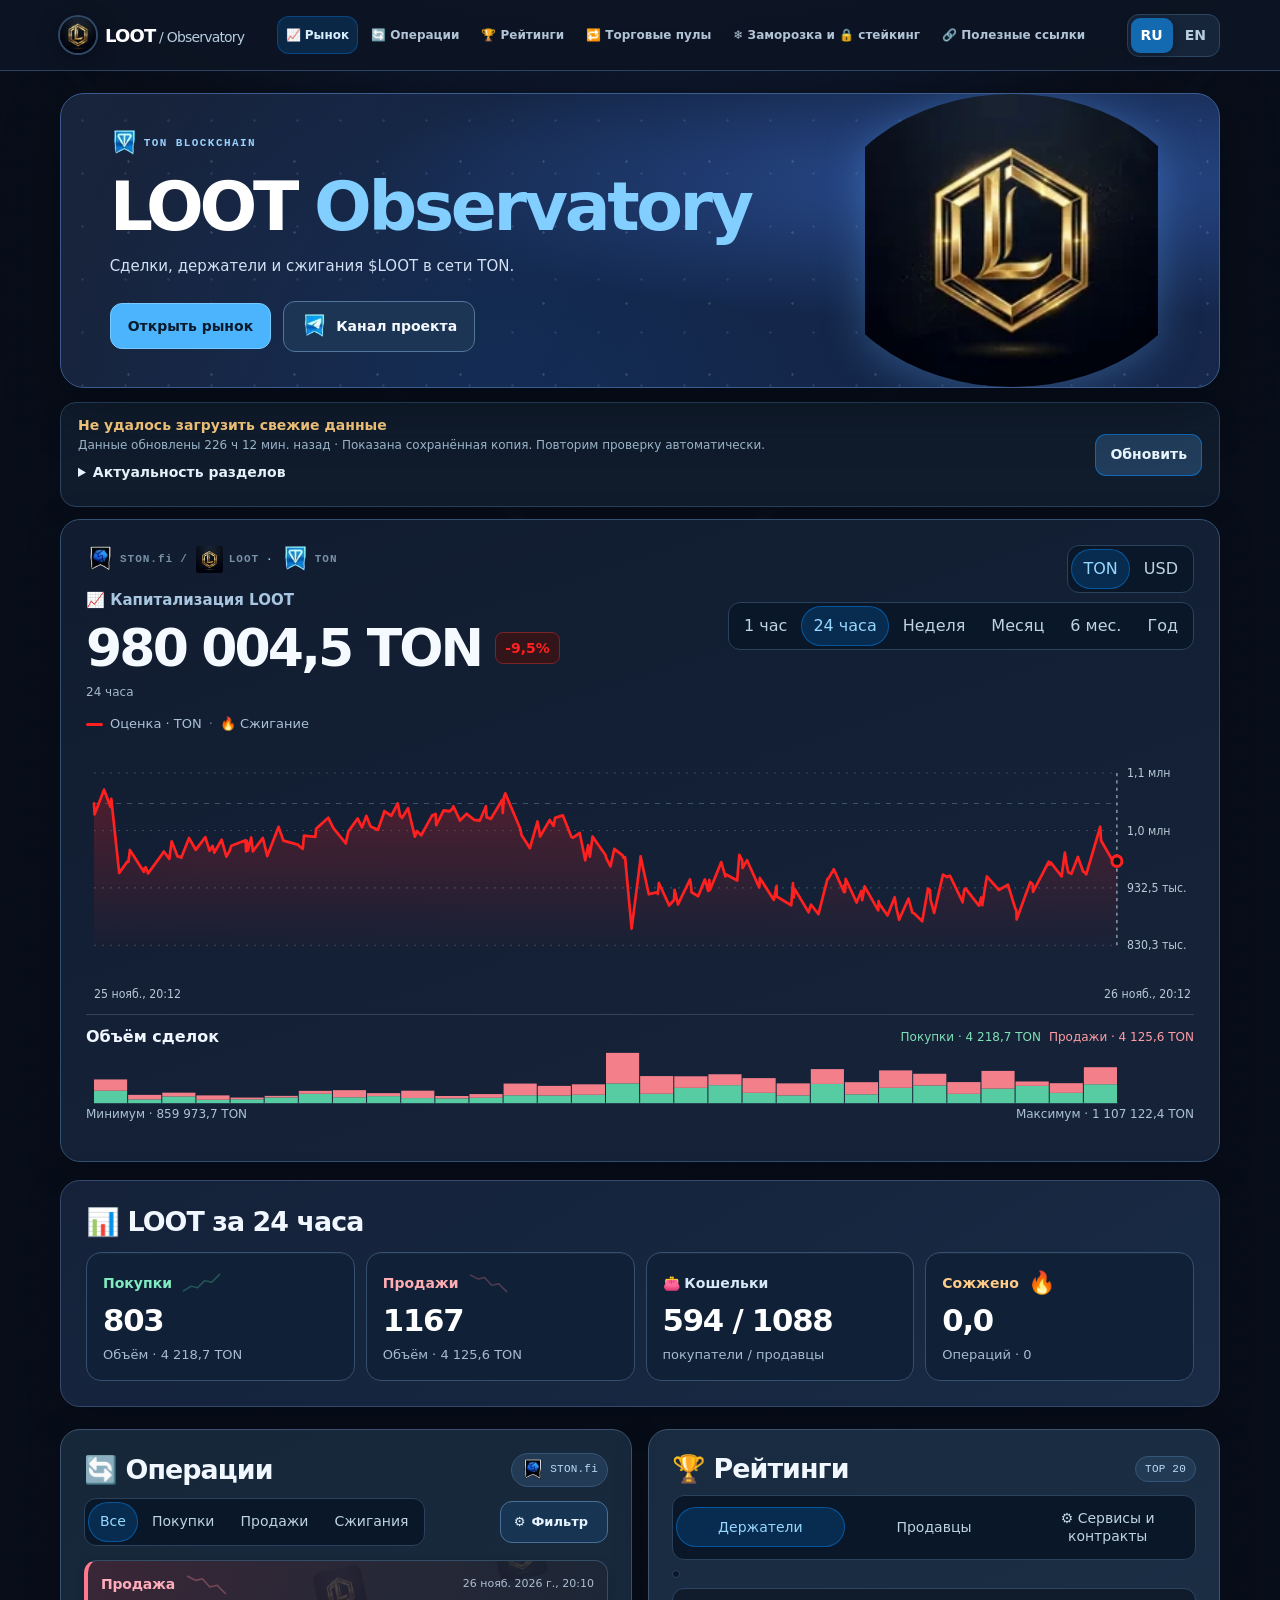
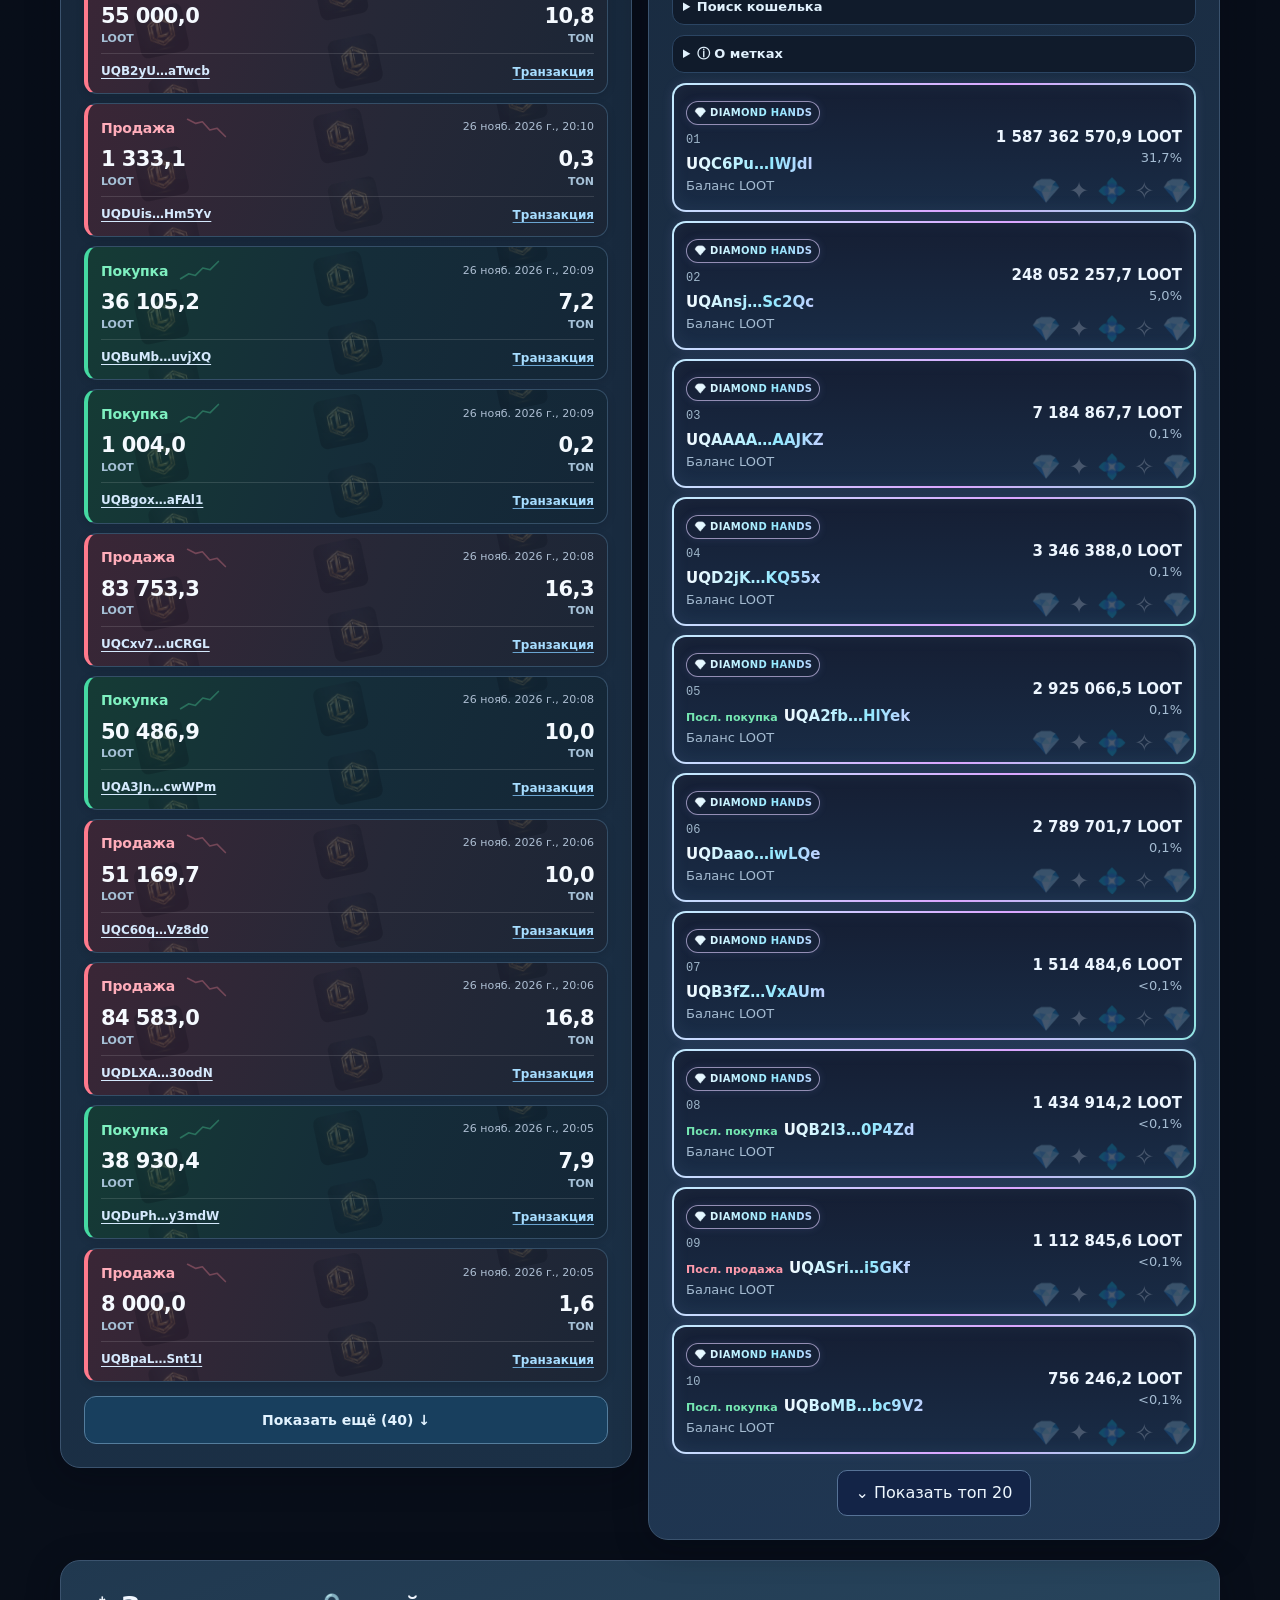
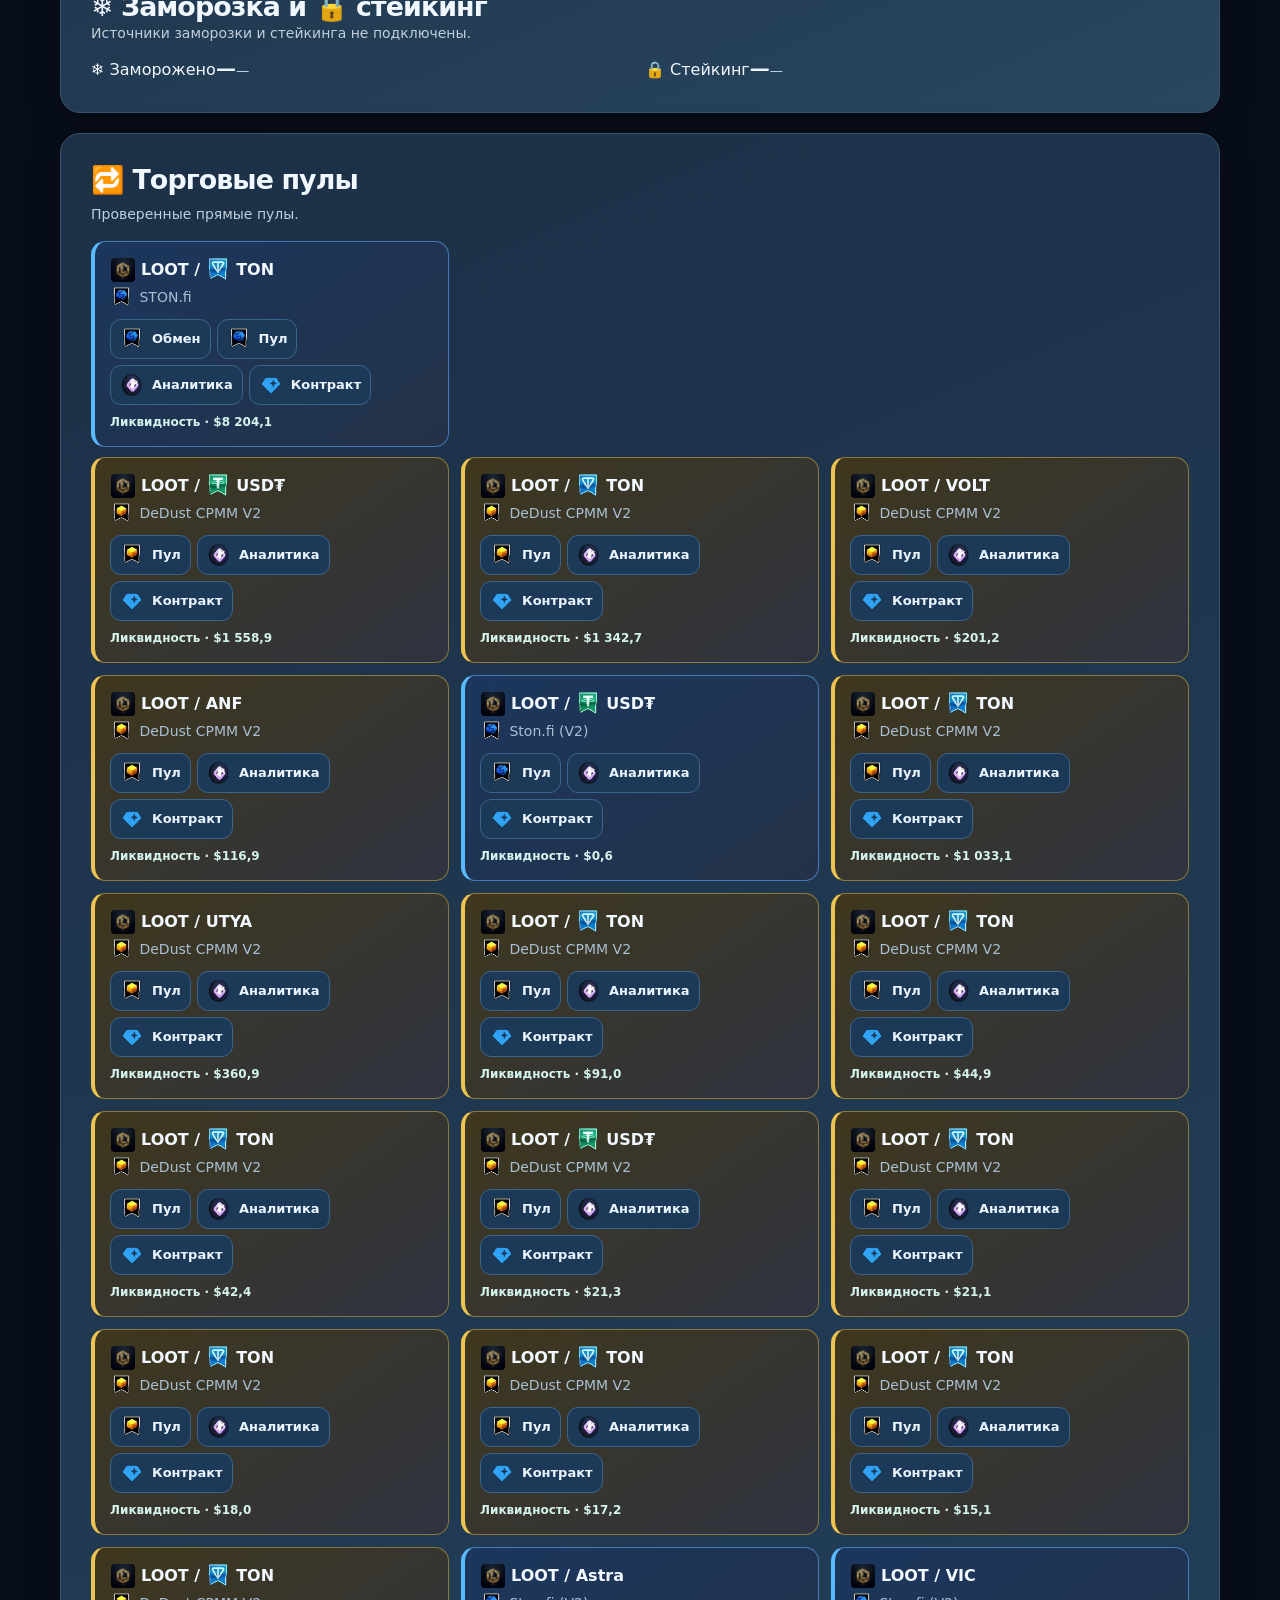
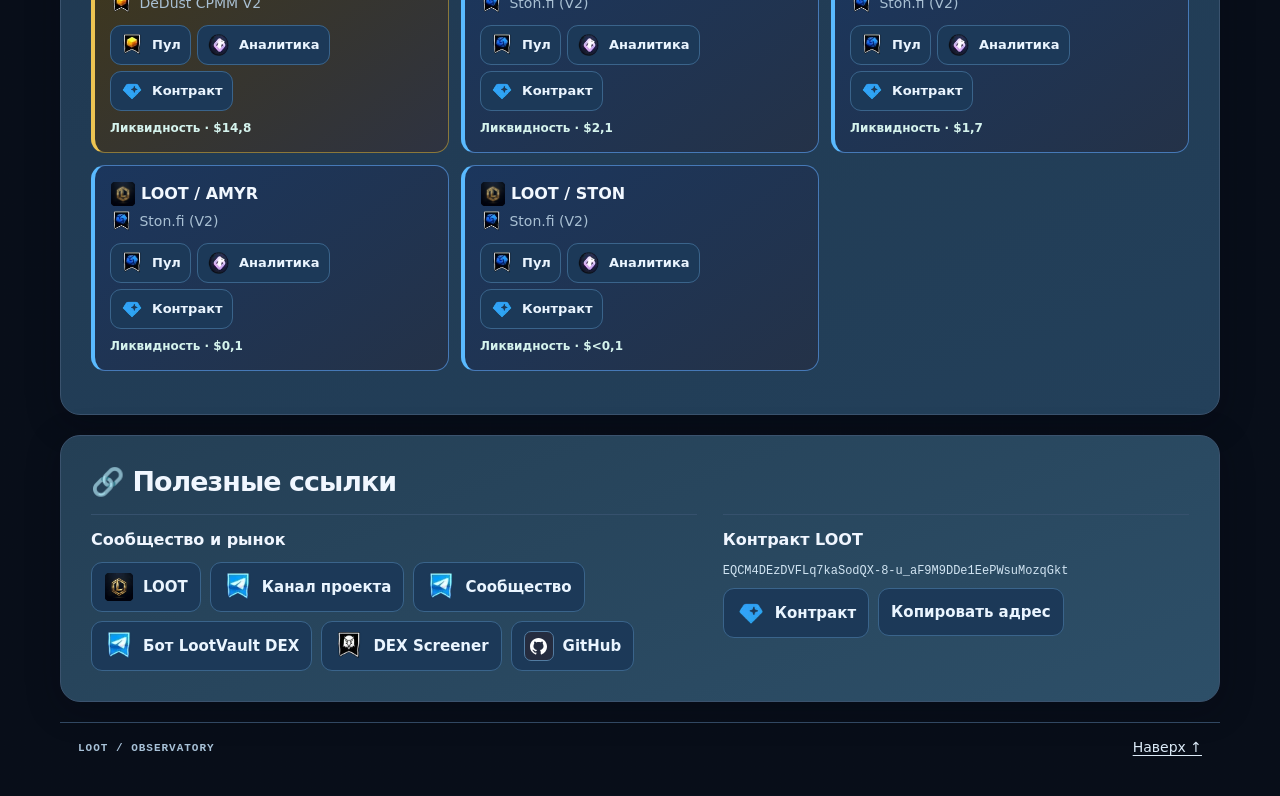
==== commit 0fbd95a8: "Refresh LOOT snapshot" ====
--- a/index.html
+++ b/index.html
@@ -1145,7 +1145,7 @@
 <section id="links" class="panel resources"><h2 data-t="links"></h2><div class="resourcesGrid"><article><h3 data-t="projectResources"></h3><div class="resourceList"><a href="https://lootvault.lol" target="_blank" rel="noopener noreferrer">LOOT</a><a href="https://t.me/lootvault_channel" target="_blank" rel="noopener noreferrer" data-t="projectChannel">Канал проекта</a><a href="https://t.me/LootVault_Community" target="_blank" rel="noopener noreferrer" data-t="lootCommunity"></a><a href="https://t.me/LootVaultDexBot" target="_blank" rel="noopener noreferrer" data-t="lootBot"></a><a href="https://dexscreener.com/ton/eqaj_sedwxcvkh7zobjzbyo4quydzacazjrgsmtnymumxr1h" target="_blank" rel="noopener noreferrer">DEX Screener</a><a href="https://github.com/Freebielife/LOOT">GitHub</a></div></article><article><h3 data-t="contractLabel"></h3><p class="contract" id="contractAddress"></p><div class="resourceList"><a id="contract" data-t="exploreContract"></a><button id="copy"></button></div></article></div></section>
 <footer><span>LOOT / OBSERVATORY</span><a href="#top" data-t="up"></a></footer></main>
 
-<script id="snapshot" type="application/json">{"schema":1,"token":"EQCM4DEzDVFLq7kaSodQX-8-u_aF9M9DDe1EePWsuMozqGkt","updated":1795691140,"errors":["zeroBurns"],"refreshStatus":{"holders":{"attemptedAt":1795690920,"ok":true,"lastSuccess":1795690920},"burns":{"attemptedAt":1795690920,"ok":true,"lastSuccess":1795690920},"trades":{"attemptedAt":1795690920,"ok":true,"lastSuccess":1795690920},"rates":{"attemptedAt":1795690920,"ok":true,"lastSuccess":1795690920},"pools":{"attemptedAt":1795690920,"ok":null},"identity":{"attemptedAt":1795690920,"ok":true,"lastSuccess":1795690920},"badges":{"attemptedAt":1795690920,"ok":true,"lastSuccess":1795690920},"domains":{"attemptedAt":1795690920,"ok":true,"lastSuccess":1795690920},"fragmentNumbers":{"attemptedAt":1795690920,"ok":true,"lastSuccess":1795690920},"zeroBurns":{"attemptedAt":1795690920,"ok":false,"error":"RuntimeError","lastSuccess":null}},"holders":{"totalSupply":"4999999793.507079504","holderCount":27466,"holders":[{"wallet":"0:ba3eeb58321541b4ef072325721c36ea66619971276e3110a2f40583df144858","name":null,"tokenAmount":"4087362570.929984472","share":81.74725479464557},{"wallet":"0:03f71e14d4ee5674ae23f56d306a7d14fb2d237eb1a2d1d868ec2270f240da6d","name":null,"tokenAmount":"485082056.639169608","share":9.70164153344745},{"wallet":"0:27b234b7f12210eea22a4e72a0ed1c1764c2ee69e0bb046a89aae64c22e6d273","name":null,"tokenAmount":"248525916.919958288","share":4.970518543674544},{"wallet":"0:1061b9dbd4418ad166fc9a4def116e2f6c74f2bfb70e71f2653d643ceffebfa9","name":null,"tokenAmount":"21461740.523889628","share":0.4292348282045832},{"wallet":"0:da6a8e41b1f19339d98d9f41e03f04187c4448fac54b2fb43f9c74c7d69262c0","name":null,"tokenAmount":"19305572.873315119","share":0.3861114734121595},{"wallet":"0:0000000000000000000000000000000000000000000000000000000000000000","name":null,"tokenAmount":"7184867.680141444","share":0.14369735953732637},{"wallet":"0:1ac94d53f3f4cd25a09143f3f2d364bddc0473f2c96af11900546e78ef9a81b8","name":null,"tokenAmount":"4700792.959865597","share":0.09401586308003397},{"wallet":"0:fb3a6a71b712c491a48bb7c2b74ee61029f76f916b917d445abe90908d7e1db1","name":null,"tokenAmount":"4132449.776846064","share":0.08264899895020791},{"wallet":"0:f68caa566e6a5ad285037aab4fed797bcf78ade4f385f2d893d71940e8008a43","name":null,"tokenAmount":"3346388.006370715","share":0.06692776289143615},{"wallet":"0:367db50d977694675332977a944dd8e266840410a83ccbde4af889bafd7f4795","name":null,"tokenAmount":"2721497.347278536","share":0.05442994919345055},{"wallet":"0:777d95e91cee55f8cbb99523dc33900dae7199ca9be712d7db38db3f230ad5c4","name":null,"tokenAmount":"1514484.609709285","share":0.030289693445107152},{"wallet":"0:7697706f0aec28307b0be8d7d811fec6a3e8e13bcc82ea7ed7440a27f45c743f","name":null,"tokenAmount":"1359757.485875643","share":0.027195150840634084},{"wallet":"0:123b604f42eb3ce0a0525486f87e4e885b30b53bfb8cd4af606dad5734780a48","name":null,"tokenAmount":"1207500","share":0.024150000997360848},{"wallet":"0:12ae2e7fb6c781da38dbc8cd688ad5b50e54d2d52e0def76df0c3d39bc6b22e4","name":null,"tokenAmount":"1112845.586033944","share":0.022256912639857858},{"wallet":"0:683019cdd2dde5daeb5dd85543bf492165b95313f723a2d1ea3c41b00b6c9b73","name":null,"tokenAmount":"728959.200391655","share":0.014579184609932782},{"wallet":"0:e078ec08b218507dc38c76dd838feeb972f6410bd8770bfb758934a9c256197d","name":null,"tokenAmount":"672910.883127073","share":0.013458218218346817},{"wallet":"0:29294f657fc4e596180ef82c898a69eabbe18bb23927c0f8c6849bbb1dd79e9c","name":null,"tokenAmount":"544637.089989723","share":0.010892742249649291},{"wallet":"0:648c5209c9016b7a90c598eb41207b3e1568a2609abf8ed10acb33cd44e605a6","name":null,"tokenAmount":"497719.585240321","share":0.00995439211590872},{"wallet":"0:882eac808ca57cf890ca6cfddb242c7b54412000097f89aae7d8755f2f7eb63a","name":null,"tokenAmount":"428020.483939745","share":0.008560410032327714},{"wallet":"0:689bda2c36540b66544f7156d5cdd3b039cd4b221e9f4602720cb8ae564ccbee","name":null,"tokenAmount":"425507.366601804","share":0.00851014768349313},{"wallet":"0:29d4a6896799d55a6ca59bedb51caeb225b20f165d394e89687d1450f8e97013","name":null,"tokenAmount":"409914.971982631","share":0.008198299778230793},{"wallet":"0:415cb83e245a51d1d1cf96cf732b574d8c3bd6dbf80d204839f9f985315341f0","name":null,"tokenAmount":"371608.618715909","share":0.007432172681256389},{"wallet":"0:dcd5c93967a9c698ca9d21898f0637086671498d7eb29b233e7e29754ea3176d","name":null,"tokenAmount":"358797","share":0.0071759402963561736},{"wallet":"0:ac0c941b180802765989ae1d0c3411bba577cb008bc0c95f6e0abead0e01fb1b","name":null,"tokenAmount":"344278.511937435","share":0.0068855705231130136},{"wallet":"0:5fe8bb005206b3a0b79381a1ad5367296ae5da71b04950f1ff412d2bd378893d","name":null,"tokenAmount":"334629.561009763","share":0.006692591496589813},{"wallet":"0:d78cc8b426d5adf27da7426db9f91f8f6dc8009f632c890d1ab49a7a5d9ba833","name":null,"tokenAmount":"334237.753085825","share":0.0066847553377874305},{"wallet":"0:3770c82663776d24edade658167190c6e1910e092634cdac97aad96b0466531d","name":null,"tokenAmount":"333439.49343103","share":0.006668790144032191},{"wallet":"0:03cc19ef20be5f28f5fe450620ebca9beaaa0da7e445f5577e8af8f7dad2b5bb","name":null,"tokenAmount":"322179.683167619","share":0.006443593929463686},{"wallet":"0:56f5006770d043205aa8244932c303457d5292ef29fcee0c9e86a7334b7857d6","name":null,"tokenAmount":"298922.361164143","share":0.005978447470184276},{"wallet":"0:67b8ee16376f1d8c282433bd5dc56f97f06cd8fd3f99a82a933cdef274370c9f","name":null,"tokenAmount":"297386.67541189","share":0.005947733753870783},{"wallet":"0:61c31c2879d5c84c8a02437013e7326b9eaf57ba56e01ca640084aaeb0e49f0b","name":null,"tokenAmount":"269963.830668331","share":0.005399276836349109},{"wallet":"0:c2f2b716b4d6c9b504a7a4c80f7462268c326f2d59afda77eebeea4e154e96a4","name":null,"tokenAmount":"252302.451617774","share":0.005046049240750169},{"wallet":"0:b1b816155bd51468a250a83a6c0c6c5305da9e4aab0d588fb94a159272780ae9","name":null,"tokenAmount":"247457.752733252","share":0.004949155259058145},{"wallet":"0:ae34a47022bd83763d9a18cee0c6a86bd0df218cb175487832b7faabf7d9832e","name":null,"tokenAmount":"243778.640696404","share":0.0048755730152823425},{"wallet":"0:071641b7616de009c770e9477b39e0bd3b41aade30837d30e7f8fcb9ecace192","name":null,"tokenAmount":"239773.50738023","share":0.004795470345650735},{"wallet":"0:43f50097b2a83d76ec1813517518c4ba9414879a1a8abd1afeca224ecfbf0bc3","name":null,"tokenAmount":"222739.654148168","share":0.004454793266940015},{"wallet":"0:d328203dbed3921ad900835300480309738bbb3d4123671b666016d5965faf28","name":null,"tokenAmount":"219086.383944582","share":0.004381727859850797},{"wallet":"0:f2365c530cc27f42d1bc7b87e85bff09b4f1f38e23ed34319fac3478bf09aa21","name":null,"tokenAmount":"214906.58199137","share":0.004298131817334158},{"wallet":"0:9050757aeeab55a3225360919bb467056ef659a08cb7f39ca3260dd935ac4024","name":null,"tokenAmount":"210675.420045995","share":0.004213508574931839},{"wallet":"0:b09b96e1c8c82606a5fcdcae00060c808cbb45343fd38d5c94a3d367c0e8e39e","name":null,"tokenAmount":"210064.125497789","share":0.004201282683462806},{"wallet":"0:540cac926319f5280c6dd9245b7e8fa9653c92b8e5156f4417b0d56bf4f18731","name":null,"tokenAmount":"204081.904484411","share":0.004081638258254101},{"wallet":"0:8ef621e3874a7b64492092df1b9c511b6bcf15f17caceaf9f81618a69079c9fa","name":null,"tokenAmount":"200005.279976756","share":0.004000105764733824},{"wallet":"0:1fb23eaeaa3c351a73e72366b3cd04d20ae4c50bd2558654e8f9ae2468fab9fb","name":null,"tokenAmount":"183552.480626232","share":0.0036710497641337975},{"wallet":"0:70a693dcec14b46807123142c348479af33bbf2ff8877be0265830fc3a135dc2","name":null,"tokenAmount":"180639.468807193","share":0.003612789525346952},{"wallet":"0:4db04995ca73cb5f26f9e9b4c12159d9d975477719bbc74dd07d680144a5da18","name":null,"tokenAmount":"178442.067587151","share":0.0035688414991311207},{"wallet":"0:92805191dfa9ed24c0208f41189247d4b1d917d5581a6650d6824f0008e8bc0c","name":null,"tokenAmount":"178380.943291851","share":0.003567619013174634},{"wallet":"0:3129322ba7d1d4de042a43e968fe6a75bd2672c44362362c211694faca99ba75","name":null,"tokenAmount":"174136.469052982","share":0.003482729524891438},{"wallet":"0:f754d91051594c1db3adfd84fef78113feb622693c906e02aae86f6ec3816a33","name":null,"tokenAmount":"174082.321210479","share":0.0034816465679966538},{"wallet":"0:2da3b5612f9a3278bef3f902e88c29208939e18b7836b54d87b77c1a50a539fc","name":null,"tokenAmount":"169626.959037073","share":0.0033925393208485304},{"wallet":"0:51ed7b81e18ecdee51d790f0262fff868d201eb3095d8aa4ebb63eb77d31eebb","name":null,"tokenAmount":"166741.500420382","share":0.0033348301461314034},{"wallet":"0:eb8736b5e05c9b9803798dc7bee9bb53121bffe75b749f8ab8f3ca0d65e74188","name":null,"tokenAmount":"164158.696960403","share":0.0032831740747985005},{"wallet":"0:43e55791ff26d3a7314c6c22d25b66562e22dfe60489cb3433af77345268a3b3","name":null,"tokenAmount":"162972.321716291","share":0.003259446568936348},{"wallet":"0:79716977317e4be95a1e52db8a8831c5d2dd26fb0b6e45a6857ff04bdb85461d","name":null,"tokenAmount":"161061.909167481","share":0.0032212383163822017},{"wallet":"0:a07bf32fbc1dd88ad78c518b0eb5189069629367b74999a71cce362f82995f28","name":null,"tokenAmount":"158650.395203719","share":0.0031730080351151193},{"wallet":"0:067385d8ed870d76492252f1f2f867f78249fb084a3797bb89864a2b0f7b6818","name":null,"tokenAmount":"157450.620332814","share":0.003149012536706039},{"wallet":"0:797b9f8cd449835a55994606911e55a7d140f5a54ce9fd84d82934a0c8459e7e","name":null,"tokenAmount":"157142.827439692","share":0.0031428566785893708},{"wallet":"0:31fe3098c963a61ed3e748c8af9f2eb96f0381c83756bf798ee85f93a68c869c","name":null,"tokenAmount":"154992.712041754","share":0.0030998543688546764},{"wallet":"0:ac7cf969b0d4f2fe3ef956136066e898f2765b8d658d3b2ee4197b6ba5252be8","name":null,"tokenAmount":"152022.603791567","share":0.003040452201397711},{"wallet":"0:01cad6f6abfee62148fe31e918eccd881a18a56148f371e9fe8fb1e48dbd4121","name":null,"tokenAmount":"150566.985927245","share":0.003011339842908972},{"wallet":"0:5f452b2621f56b2527a5d6032f55e1b40a1c15886d08b04e6398c4d42deaf8a6","name":null,"tokenAmount":"144564.743534511","share":0.0028912949900966093},{"wallet":"0:6533be4ad18167bf8c88cac19d04929701260e62977c37fc87afef233bb669d4","name":null,"tokenAmount":"142577.734103729","share":0.0028515547998397557},{"wallet":"0:f068fee2abbb5d90b91ee0dab9a96225be5d6e90ab9671fc93e9aea398e4c0b6","name":null,"tokenAmount":"141479.173063722","share":0.0028295835781322353},{"wallet":"0:079c3ae4395a6028960b99c77f79bf8b114393c36b4fb029ed7e46eff4404589","name":null,"tokenAmount":"141103.43039104","share":0.0028220687243682425},{"wallet":"0:146e28d80544001a5e35970e60ecf6e9c597f980e31f724b2664116bbdda6dcf","name":null,"tokenAmount":"139216.256037474","share":0.0027843252357381697},{"wallet":"0:c9520d3ddb71c139d0a5a8cac4cc48346bebb38d4cba0f822092d020bfb23a8a","name":null,"tokenAmount":"137618.933879607","share":0.002752378791261487},{"wallet":"0:14928eabeca3012a87e2ef0cf00df1b763b328f229da68628249e98f83c2dbc2","name":null,"tokenAmount":"136764.071221977","share":0.0027352815374027946},{"wallet":"0:c83cc8fd3b2ace0d87672d67ed7e90f624be751283c9192e470df4b970c6b69d","name":null,"tokenAmount":"134841.55","share":0.0026968311113753063},{"wallet":"0:d64161535c771b138a00cc84ba2a0b7ca356b182aae05e82aea51c9669e34b8a","name":null,"tokenAmount":"134839.350749036","share":0.00269678712635421},{"wallet":"0:94f6b331c1c2d1c720c03113db81158396a53c1026211140bca811b80837ef49","name":null,"tokenAmount":"134344.843436119","share":0.002686896979687421},{"wallet":"0:0a975fd7bfe4124dff7db6768e12e7605382249e5e92c9d596c81b28c185341f","name":null,"tokenAmount":"133793.714128731","share":0.002675874393084444},{"wallet":"0:4949b72a70e03db637fa0e409d166c51dabac86428cc7bc9e90b490c0ab5c152","name":null,"tokenAmount":"133515.15404934","share":0.002670303191266541},{"wallet":"0:bd7d409f8786da47c17221b2100c764e0c7970fc6d841a53a314854f9ddb68ab","name":null,"tokenAmount":"131502.834016252","share":0.0026300567889426616},{"wallet":"0:66aafe3f4a4f0721fa78e5e4dc4e2618520e9bcb96a2d5efdefccf6907896987","name":null,"tokenAmount":"128793.234965225","share":0.002575864805684069},{"wallet":"0:6627b7f4d4c90e285d40fb37c41fb71392da69af77f3685e946487f6dfe049e2","name":null,"tokenAmount":"128458.061179386","share":0.0025691613296904454},{"wallet":"0:455622026ae4f258556d7a3bfaa4817dece73d738d0a8d4160ba6dd24ca8b0d2","name":null,"tokenAmount":"127427.270989689","share":0.0025485455250451017},{"wallet":"0:76a1b3da44bbaa2b982053f2f1427d4259ff06128b85f9937e46b3e0450ccf72","name":null,"tokenAmount":"123809.123314495","share":0.002476182568552734},{"wallet":"0:418d272645c01a53ae87b4589005382440e1c7bc4b7b7b580249c8cdde47533c","name":null,"tokenAmount":"123712.654394517","share":0.0024742531900734934},{"wallet":"0:7f78c38efe9dc7cc38ea7bb053415dac5e2112319b0aa8f113636731737d0742","name":null,"tokenAmount":"123000.440061862","share":0.0024600089028321247},{"wallet":"0:4abfddf74b9bfc3cd874fd53c4c36f5c48cf4fbb88461655ae76456ed57bc0df","name":null,"tokenAmount":"122857.174906651","share":0.002457143599609572},{"wallet":"0:8c8225edc5b1303f6f1e947f4dfdd191aa16a3c61ecb5148da297bd3d501d52a","name":null,"tokenAmount":"121748.409043122","share":0.0024349682814231825},{"wallet":"0:9d796dd96e509a80f68c7531913d5ea7e68c9eb9536536284a6ffa1aedbb337a","name":null,"tokenAmount":"120956.261078785","share":0.0024191253214821506},{"wallet":"0:015a8da9328054ff07cdc45c77c6b8c33f79ce91b8c84cb8567bb6169d02aa56","name":null,"tokenAmount":"120178.343192399","share":0.0024035669631118925},{"wallet":"0:7a7afd2f375bc383cdfd45cac39ec5aa15b499d51267e2c493a06b2c35153dd2","name":null,"tokenAmount":"119333.90680993","share":0.002386678234765032},{"wallet":"0:458b3ce1bd648e8d3e331a68773de478d922cba7175340bb34d90026cb4b4816","name":null,"tokenAmount":"119127.901596975","share":0.0023825581303357772},{"wallet":"0:009318ed0f31b7e32746b22bb2d9bb0f5fd09963844208e4ef5ecb2412d8f5d4","name":"tonpunisher.ton","tokenAmount":"118024.389180113","share":0.002360487881087067},{"wallet":"0:6433394e7909340485a0bc108ad432a86ffe8c138ff9470278e751819623e75b","name":null,"tokenAmount":"117985.25","share":0.0023597050974524794},{"wallet":"0:bfd3f4d28c58849d07471f25216883932435e0fa1cfd712160d56b31c71a0421","name":null,"tokenAmount":"117795.33927994","share":0.0023559068828944187},{"wallet":"0:e205f370aa0be22c139573820bb297aa166711f0d05b75ccc64fb01c43e5c0a7","name":null,"tokenAmount":"116922.169305304","share":0.002338443482680485},{"wallet":"0:9d9fdd28a4debbce4be42d1b5cf0fe5333d4453cd21f524f9820f5cdd37dde3f","name":null,"tokenAmount":"116640.633085263","share":0.002332812758047124},{"wallet":"0:ab375fb5f981f379fc60bdc78c5f226925c53a4c81a2666ad938bc4b352052f0","name":null,"tokenAmount":"114723.543786928","share":0.002294470970496962},{"wallet":"0:c76ee8da06d23aae2aa4ee1abbacb029741c78a149ddafb78e475c88f0a36b11","name":"hoseinalpha.ton","tokenAmount":"112480.373024676","share":0.0022496075533991267},{"wallet":"0:2294adc83217d076b2932eaabc98ce28613025467a65b96b41affd48087d7b89","name":null,"tokenAmount":"111057.078470625","share":0.0022211416611425056},{"wallet":"0:d1112689399529bc808440f9f5f8656546f69ccbd76fb73ed3ac4b4f1bb6e774","name":null,"tokenAmount":"111000.878507915","share":0.002220017661841886},{"wallet":"0:b264009c44c21fef987c4a92c2dc2089f19d53cd9242716bcf0eb744a62c5092","name":null,"tokenAmount":"109989.986440058","share":0.002199799819649778},{"wallet":"0:ddd5daed6ef1f4a66eb760c2fd53fb05c9e5a20ee7bd29465d8d4547398e9208","name":null,"tokenAmount":"109968.2","share":0.002199364090830623},{"wallet":"0:89d0e0433681c0060a732804aef25d74192d92a98fc141f10a0a470e6208ebd0","name":null,"tokenAmount":"109849.000204312","share":0.0021969800948184073},{"wallet":"0:15a8996fb4d0a112f4152a0f605401eec922619e0870753335e14bcf35a1f67d","name":null,"tokenAmount":"108684.997154797","share":0.0021737000328666736},{"wallet":"0:c2695b24d45ad7d7e49a4ff84afea0d0724708ae15fab0926cd6d8f3e66e5d68","name":null,"tokenAmount":"107212.785848211","share":0.0021442558055189487},{"wallet":"0:aa4e2b3df77012c5db31328267ce45b207e75996c034380159f89036729ee2c3","name":null,"tokenAmount":"106834.5","share":0.002136690088242275},{"wallet":"0:94755e23d96b9f89eda03ffdec3415f7e1d48aa1a1a73e2abb71c959106a1305","name":null,"tokenAmount":"106555.563818542","share":0.002131111364382722}],"asOf":1795690920},"engineVersion":"1.3.0","methodology":{"valuation":"last observed swap in primary_pool times CURRENT total supply; not circulating market cap","primary_pool":"EQAJ_seDWXCvKh7zObjzByO4quyDzAcaZjRgsmTnyMumXR1H","sellers":"sum of successful supported native TON swap sales; service roles excluded","holders":"balances excluding known services and identified contracts; unclassified accounts may remain until verified","burns":"accepted burn notifications and zero-address transfers shown as distinct evidence","usd":"historical TON/USD rate from CoinGecko","history":"incremental confirmed swaps; missing intervals remain partial"},"serviceRegistry":{"asOf":1795659278,"source":"https://github.com/tonkeeper/ton-assets/blob/main/accounts.json","sha256":"4286bd47e11399901a7d713c9e98a5dba17300d76fe272f4f5d46110a84f4e2e","entries":{"0:ad8afecfacc248996885d8be6824280f9f3a7e54c2f6080b7971b9f556c280c4":"Crypto Bot","0:dddcd3cdad60af4c0d69389f567ad51d0c263fa4968d655ab424c69aadaf9322":"Wallet Bot 1","0:436a76c2794a88e3fbfec6b9c0374fc8db046f10868b835420d9937973a665d4":"Wallet Bot 2","0:6e814e6450e8c578067bb656298fb4d01397dd15018d7f34dc369eaba4c2111c":"Wallet Bot 3","0:5f00decb7da51881764dc3959cec60609045f6ca1b89e646bde49d492705d77f":"OKX 1","0:f15db2c62cd86aff0860d39c491fc73a31395fafeb5945e644498562260c782e":"OKX 2","0:e7e86da08742ed933434ffeb8f08a63c7e100ee842e25f599a9cbf0891574a6c":"OKX 3","0:0338def34b84c6ee9134a04ab1601450be446340a37ae259de57cb37bdb590cd":"OKX 4","0:a30a49ec725e9f57244b66af4c2da7ab76004b4fce80d3a34b1cd0c37762abce":"OKX 5","0:24da1e7b8da901e5b3dd0f98c397feb6e5a5ea483195a8b6bd0682cf2c5327ae":"OKX 6","0:7f2e84c723d8b6b6b1aacf810c8c26ab23c22022b464b87104b2d3065b0ea70b":"OKX 7","0:854ec4521efd52ad43bcf1988e4c44ebdf9a26ad18fa51abfdb685fc3b348a5c":"OKX 8","0:f9bdc0de461c1a2e002fada9550bbb095c8f9f73668d70c517a9cc7e050f8e5a":"OKX 9","0:9b9b739de2527ae72d21083f5198d710c7288453b4733e57ecadb2e189ac829c":"OKX 10","0:b31535e934db05bbc220267467903c8108bdabcbc2a06588838b726ddf589ef0":"FTX","0:57eb74407604a19f7e04005315ef70aeb7b675e6551977586756f6baf12125ee":"MEXC 1","0:1c7bd690f4f93de8b93db5790129dab65926c6e1fc9b57380089db5529516630":"MEXC 2","0:d887d0e2d1c4fc4126e71c970d33ab1896940000eae703bb1ab6cecc830777e3":"MEXC 3","0:7994848c1fcbcbc57a6a5a987b66eb424b8b54e10759b6b514a66b600c2b0eef":"EXMO","0:8d195793baad9a08c46dc353aebe999341dabd07721b9725f19e18abc3d10d92":"EXMO Cold Storage 1","0:26ab8ae763a3a7c3067d882b7b01cd5d37254cb8768f57b6a47c00028effc7b8":"EXMO Cold Storage 2","0:0130c77346e9ed82df677d107ad6a775c11f9c18f6a05c0dd17906b355850dad":"EXMO Deposit","0:342a359e38357c083968129fddddf049ef5c47315bfbef27505a356bf9f02d65":"CoinEx","0:555f3053e257130374bb831ae0e219e5e5f9ec0ca8f8a0d133369d3d690c64c2":"Huobi Deposit","0:85af78e8d035e920117cda654615cdf371d464480b629e110d3c5310d85ab362":"Huobi","0:80d4123841167ca989ac912443cc99a4b9c1a87584536427ff6fd85c92395ae9":"Kucoin 1","0:b37e57033db21d10b950e6143b658c10c3bf425bd193025960aef7f22dbcf4fc":"Kucoin 2","0:07ce60b7e5f255a88c3707f3fbc79e2cf924ed6b4b7d09c6324f0ba2338a48fa":"Kucoin 3","0:a14b1f452385b2bb984ad2c4441e1d23cae071fdfc096dfba53ebba3b6ff1d10":"lbank.info","0:75726a716f747e60b0371cb0d5d35471e8e1e931003fecc3a0961a8bd82c09c7":"xRocket Bot Cold Storage (Old)","0:c1dc654b598ab84cda4f12372efed8907cedf0901865a58649087373e01b1c24":"xRocket Bot (Old)","0:45614fee399c43d77bb597558791831bc0ee31754cbb2b5b1fbf5a3488ed9940":"xRocket Bot Cold Storage","0:011a8f0a0b36b779af033473274966666d1cd6fb4e77df679375fbd6f970d012":"xRocket Bot","0:c3f1da8ecda8f8cd42bace224ea3f1b6971eaa7f54c492d4d190527b4f573f7c":"Bybit 1","0:4a1f3ebcc66bdcefa90245bdf541a50ada1c688a487534b1587abffd93038834":"Bybit 2","0:cd525c15904d7b4027eae08b318624260f371ce8c9f4fcca0cdb7b583854107c":"Bybit 3","0:ae62a192da96e266161a702cc9f6de91c0c3441f17ceba51bc442dfb2031a30a":"Bybit 4","0:e3ce05c4da977132c24a3b102da8b5fbf2ea9173337b49de346e4a4b057f7579":"Bybit 5","0:e33ef85d174eb457c072d1ee10215b69ab9b64192f7421302ab1c8e26b7ad4bd":"Bybit 6","0:7f97f36dda3f7dedc9e12f8c09c4f89e7fbc17527ab3f67de4c3b155297a56e4":"Bybit 7","0:7d133d4e425c8e00de015513a44e66e6d163b21e71720aec7579965e5de28c55":"Bybit 8","0:f2dc1860686cd658987e2bed8216532d8c004460dadea907cc7d4ad7236c496b":"Bybit 9","0:4a1c20bc9a6f9294f75f1c87a7f383a8b73a483a2e6dcb3630ddbe78b3ccad00":"Bybit 10","0:008bb088e81e38d583826901093567027cc1575ec744ac354fa4eeec302d166d":"bit.com","0:1882478daef1b7ed200cbbdc201bd4ed0b24c2e5f1a4c7c15aeb7e3b1a759193":"Coinone Deposit","0:a4d2072b1edc1355fc7fbee0095beec7889a2d3cfaa9edcf2ce9e128631abbd6":"Coinone Withdrawal","0:f3f4ed0913ab555d023745058f1a6c55a49d4876593cb9bdab1f780a99b185bc":"Paribu","0:f9873509de5a2f97f7b2805f5f7aafab447f43c91e751cc8efabc6d2ea09d78a":"BingX","0:b496b8f73b469ff06a2d89e62c4d70a103fc228c821537b49dff092060bc281f":"Gate.io","0:60ff0b28e2b3839bef250a81be9f2e78a6265b980ec5d24df4e44bbff2c3fb25":"TIDEX","0:23eef28b6da5a368d6c0b8028fd5ed47c26758676bc9db1b5653caaadc969f91":"CWallet","0:00ffafa9fb3d4f837824436d19953c792be6632af73a9b82c4dc69ca07195087":"Matrixport","0:b58c73481f25a280f9705ab3424be850614d823256263ecfa049fa9fb917720d":"QMall","0:00b402b789e5626e1c61b50c5dbe2024426e92f16c0c2fb735396df96046b5fa":"BIT","0:2c54797319837b4c6d014fc991c1a8d4294dfd4d6cec4937e370f1f27db0423f":"Bitforex","0:6a5a76a1538cf9596590ec3708470649c342624bf92e63a6a7a15254ededa904":"Bitfinex","0:59b065c5d66261a5317660e96eee476aa6a11b749bdcbe8c0d1f3dbf24200d1c":"OMPFinex","0:3cd5ad54b190a71caab984b0f210e3742c7f2147b7e9073377d7c6b470017362":"Bitrue","0:6c53cd87cc0d33486db42c1c7fc03dfaeb2f7b815afc368ab1aee567edda3f72":"Coinspot","0:9a582c23266b8ea47eb71118a3c040d42b230b2266fecffe2d3cd390c0922c35":"BigOne","0:dd528505af15c6e5206bdd8f6c9a3b541f80ca98ae8a5066ab3ff8de1ff5e678":"Farhad Exchange","0:2b6f3cda567c385f0645486f3c665a451f56b2969d1be57d86eb77c6077a81d1":"BitTime","0:cdf7f0d7c09036f064272e3c429ed570be49ef29eb3a735b64bbc17915073732":"Bitget","0:e9c0a24ffaa6aa4f228890e71ae9550bfc53a6c57e643bc31c240e18727ac1ce":"Bitget2","0:336502faf83ef5b532d315ba71450b661c90e83fce64d8bc1fd2bf642f3555d9":"Bitget3","0:b308c7f9b4f596f6250175885972549871b05c70ed3619fd5a939401eea972e4":"Bitget4","0:e2d1df206b372db1f3b890e60d185b67aa0c9f1b6b6ff60a05091c8c01b40ac4":"Bitget5","0:7a0dc94da9f48b968dfb87be38d4fab7286288db7a04d3081feee177376d9089":"Bitget6","0:8785ef5ebb0fd24c6911d10f43c00961e9748fa54297a1ac517e3c5fe76bb0be":"Bitget7","0:213b6804c2082135a4a803da8e3b30cfed51aee9af2ad2100334b7f4711d3bcc":"Bitget8","0:573dfe99490a041703e977e4724135c5b8bea0bea67839612247451ca9d5c4cb":"Bitget9","0:de2519a527de7e1d4c1028bdb74e022b28a6e370e4fec3fc27d8d971308f99bb":"Bitget10","0:06476e580e250d0abec5c365a711833483c581d57b908be37d56bdb0e338c312":"Bitget11","0:c9959a997e1d4e4383d8db37b86d2101ce78dcf1f1b3904d9888fe572ef0efd4":"Bitget12","0:c07e51e5b694937758f45f4003071c84f4c4a68bdb168a22c3d6c8b89cd6186f":"Bitget13","0:1797a5c4c50a2b312ce9927ff6f12efd3b0b58ff311445118c2d2e64312b5d79":"Bitget14","0:6083005b354ab1c4785aa8ce8293ee5c9c182e9248f27e9c9074f35c16342083":"Bitget15","0:f99b14600ae44d2f12b178e8c6eabd78892ae82c5e45b6898f9deb7eb203f9c4":"Binance","0:8e91b50381c36dd42accdb51f5cb5d96848568b4924f8079b1a5ae7e10f43eda":"Binance Hot Wallet","0:ca1d9edeef40b3a9dbd9082f3767859547c3ce0bf641d09d58e33a3cf06fb309":"Binance Hot Wallet","0:a2faca7adfebd5c5970108d1f79065cef32b0c143fb13489066b684cdd7ee95c":"BitMart","0:5d5a830e48214791f4ab5352900c624d3bff3c5efd630196b180158eb789990f":"Nobitex","0:cad898b200a0934ee416c2039bbf3f5d7f1a323172875b3c19d378a6f540f7b1":"Nobitex","0:4532d5bcdfb05d3275cbf255bc91c3635cd48d63b719441581c5542a4750fdf5":"Nobitex","0:a32d52ced80a23fe4fe90ba94593ef686de03f9fbdaa069e642826a95234b982":"Nobitex","0:fac8ffcb6f89572a1232d59e91c65909ae408663fd2ceaecd35f35b5e9d670f4":"Bitpin1","0:c14ce5d772539be26fde315a505a1e0514104e76eef776f0b845e57df0557ddb":"Bitpin2","0:dd36441bf4aa8a6a6ecfd763efde1eb82dd86bdcfb1456b45ff4b73f87657184":"Bitpin3","0:402f5d4f4f8bea7b0bd511b9d3771834c1a22bbbbc8a326035eb07aa24f5c9f9":"Crypto.com","0:ca6e8f2a3dfc875b8673d8677f3818c4b8c02d1aa481a86a0c61bd09f8269f1d":"Foxbit","0:60def37fb0e6f41b18a73c2496d96b25442344864ca0ed97189a6f37e2439c56":"Richamster","0:97ad93444915089e812238ff10abe9066d0b03ea3dba2a8630fb9c9f88aa455c":"Wallet in Telegram","0:1f5806c73d03bbc96eb7eebf16067f1f2e8e270cfa16d57001aa9eaf7456f008":"Wallet in Telegram","0:1b44ec553616b0e4551037038834bdf0bdaa1f0440e10f3331d9841585612a68":"Wallet in Telegram","0:cf06c94efdae26faaa1d85092fc4daee78eba09e69c36dac051c1d8ffde35f40":"Wallet in Telegram","0:91887059ba56a03790b0696d7a402ac0691dff62fcd398e813f97d3b2736fa58":"Wallet in Telegram","0:6db0f022632b6269f0d4dbf8ea60a8448bbc2bcfc6812e31af8cc6405c268af7":"Wallet in Telegram","0:dd6ff02c59634745529b99a8d5beeea9f6c38a9188e6a7e96a424e3820c8ac0a":"Wallet in Telegram","0:023895aef955024920a291c6f3715e291df1b3dd254eafa8b09e21a2d58d5897":"Wallet in Telegram","0:f5066318091a8cfb530ec732104ce38f7783d92a6679ffcc0ce0960b0e94c7d0":"Wallet in Telegram","0:0c5684355f5410a923fb7dd59314905dc7ff157b28c9130671c7a4f17007e898":"Wallet in Telegram","0:23fe558cdf44249381aef36472e64a5072a24ba97fb61b2f5791da6013aec92d":"Wallet in Telegram","0:b7be71ac1b40e436db36721d9c20e82d44e78fc1e86a8ad15e00b1cc16831dcf":"Wallet in Telegram","0:55b7223f04dd1f2e1b3f28e4ad628fe6cab60004f280fb0a58cd27fc590b2eac":"Wallet in Telegram","0:659dbf460831a72795c4a9a9872fb4a3e7fd302783068dae53e8f2a5c150084a":"Flipster Deposit","0:d0a6eb95408e95ce97b0ca597fc523ff4809523635e8f519e00fdcbdf42f0c54":"Flipster Withdrawal","0:ec85cfc7fd1009362e421b5a0141f510d6540107ab73e7829fda1ef9e97a75e3":"CryptoBot","0:817438e5b0e6eb113ab74d73fc95f7ec19247dbe6ee27a42c3d0164d614c3ca1":"Ourbit","0:66a1e72196d64d6faf48fa4b2ea861f67b0484d2d14a59caf701d8c286ce44e5":"OKX 11","0:419712bc541c4489d6f1c38a105722d293b8847fd54f2717ad69142911b8be5c":"Bitfinex 2","0:6c25b5f2fe5ef1a6a1978f611f61a50883fd50a0822b19176445fca931823263":"OKX 12","0:14de4b02647941779108b7b99be85596260ccde813351000055d744dd8aba04c":"CoinEx"}},"identity":{"byWallet":{"0:ba3eeb58321541b4ef072325721c36ea66619971276e3110a2f40583df144858":{"checked":1795632671,"domain":null,"linkedDigits":[],"role":null,"activated":1790152596},"0:03f71e14d4ee5674ae23f56d306a7d14fb2d237eb1a2d1d868ec2270f240da6d":{"checked":1795632671,"domain":null,"linkedDigits":[],"role":"unclassified_contract","activated":null,"serviceCategory":"contract","roleSource":"https://tonapi.io/v2/accounts/0:03f71e14d4ee5674ae23f56d306a7d14fb2d237eb1a2d1d868ec2270f240da6d"},"0:27b234b7f12210eea22a4e72a0ed1c1764c2ee69e0bb046a89aae64c22e6d273":{"checked":1795632671,"domain":null,"linkedDigits":[],"role":null,"activated":1756110732},"0:1061b9dbd4418ad166fc9a4def116e2f6c74f2bfb70e71f2653d643ceffebfa9":{"checked":1795659278,"domain":null,"linkedDigits":[],"role":"STON.fi Router V2","activated":null,"serviceCategory":"router","roleSource":"https://tonapi.io/v2/accounts/0:1061b9dbd4418ad166fc9a4def116e2f6c74f2bfb70e71f2653d643ceffebfa9"},"0:0000000000000000000000000000000000000000000000000000000000000000":{"checked":1795659278,"domain":"go--dnsmint.ton","linkedDigits":[],"role":null,"activated":null},"0:38f621a397e2565aa6384561d7150b8d1221c3034010c704531c2f06fb80c4d1":{},"0:91703abefd9418daea718b6588fd8e8b571d611cda982614d5155c8024d2261e":{},"0:cd399a036bf7d699a765595430af37e2fdfba6f9ccbbff9f24d3084faa18cf1e":{},"0:de8d958d1f34b1d42445aef13595169183a1f2858127a3ac3947bef31ea98f86":{},"0:e95d00c1d436ad597cd8401fdd24c822e9cb2a31102db77d6d8dc6e624b1baa1":{},"0:89c68c10d9e1292ba1d7c2ac88026723374ce01f1115193b9c68827e0b319bc1":{},"0:9297657e618f7e6a3d2a691f43ad38e84801388adb3df68e4bf4476a92404488":{},"0:58e00158c1432e57b3232dfe048f5d912e8a04e90250281f6fda23e805674bec":{},"0:dacdc4e01d01a56f104c196fe72bedf9b8684d42310e36d730e1c6eae3586626":{},"0:42d8372f410e5d3b11127d9efd700d81ff5847cd2ca1862e527805b0541a09b5":{},"0:8990aa310b2498def5be8558f66909bad402e488b99a5666c7df86ba8a363c10":{},"0:ecca49ee69f02768eea2204935304ee4f30ebf0e32c96145d9d8307478fdb4e1":{},"0:5dfb1cd72bba403cb317f8b40a69e347157810003d6141a2c6b0ce00b0f4ead1":{},"0:5b96797c3edf5246bce3bc99b81940a0e3ef7a2c6e174d67dc79dd434e2540eb":{},"0:72c5d75f5e1c2ca916fde7e446baf45ed924f7ebb25e4381dca917040059a8d3":{},"0:2f6098738f098c4c7ef6a64fa5908f2c9cc307463d5021b75e409eeccefa4439":{},"0:be973ac9c8502334cd7ae5b3329853d719a684ecec807e157a600f9e66b16e1d":{},"0:d612bb8cf7c0cd3eb612ff2a83bf9c8c4765350b02cc53e4e0f9b75f73d0f608":{},"0:90c62b1e90ccebb6c52e88292075ae43d274a09b40850950329fc344cfd51b50":{},"0:80b908ab3cb56b58ae333c0fa50cca23081b57589658ba592644cd4ab97ebcd3":{},"0:56c4435e1e784d7a3472d1258a19e77281a38335168a98ec1355b552cb95f576":{},"0:f7f969cecd98e88ce473122cb673ba76fccf9c791bd785c304f93cf9ac569140":{},"0:34ce0c1078c6e28f43a542bb15003eae7dcf13c0b70a0b7779a9358e64c7fed0":{},"0:311962a19b45f767ff0edd4d37003307ef9b0d55e93c0499f52951e6f5330285":{},"0:b3931565b35797bac734b95bfd48d4f324974a9b81ccb5fb37b0b15ba837bcd5":{},"0:07d71190aecc22514af4f3a5f710599a4fc72db26a9c9338f0946a993d255af5":{},"0:c4a44516a221d90bf17bdf320ff665089b9390a9ad2348e24873b35bc7c542d2":{},"0:cfdabdd7b633eb6319209bc73644f548ad317bbf0ac89f0bee1136858ad10646":{},"0:4187e70f05046df5993ea6551798cd1b6acc4c3220a35d7270215a6d3eef731e":{},"0:0b3f20ad59e1317a14f578eded0451e3857f64a6445284e6333daec4de1187b5":{},"0:24acd6f50ab73630b6a5f380a1d65d56275546f3b418716bb9b9ee31f91c4c9c":{},"0:f9f67c507bbe0fcd0ab0db699074c52adfe2d653b22e7e00ecc65de90ea47674":{},"0:19b1b0336c65c22870fe358153f315eeeffecf6894d267ee42337ff6de582b74":{},"0:4dbc437ddb0865b883a7e5a2e3ec18c4451de10930d02998000604d1315ef865":{},"0:0ced78ac0c05f27611fd892ea7cdd75cf21f4a823dcdd4ce11299a8f733d6fdd":{},"0:7c0b3db7e3d995680ad667ea84da1a089722a39583271500026fe3fd1210a104":{},"0:b9f83d8e850da758c3d14272eaa9fe31f24596f0f8e2a1807a59872cd73397d7":{},"0:b63d9e4a8fa67086b5e62c5cc9bc7a12ae8c98d0f3bc9a6fcaeef05c5a607516":{},"0:ca2d7d250909869ac45c4d423e767ba2abf3882bb8700286d6e92e6ef8a53d61":{},"0:a4e9e175a40ec21108004f18b0076585305679b8a4f5017f6cfcaf2928d1fbd3":{},"0:3ed85c548db5fc1b26e74c9a7cb5619e1bff67d0b0225c55cc47f326db1dfb2c":{},"0:4de0e5e7e238adee09f6eb6e55f13fd72da8f88696547f3f0ba6a694299662ee":{},"0:da6a8e41b1f19339d98d9f41e03f04187c4448fac54b2fb43f9c74c7d69262c0":{"checked":1795659278,"domain":null,"linkedDigits":[],"role":null,"activated":1793373156},"0:fb3a6a71b712c491a48bb7c2b74ee61029f76f916b917d445abe90908d7e1db1":{"checked":1795659278,"domain":null,"linkedDigits":[],"role":"unclassified_contract","activated":null,"serviceCategory":"contract","roleSource":"https://tonapi.io/v2/accounts/0:fb3a6a71b712c491a48bb7c2b74ee61029f76f916b917d445abe90908d7e1db1"},"0:367db50d977694675332977a944dd8e266840410a83ccbde4af889bafd7f4795":{"checked":1795690920,"domain":null,"linkedDigits":[],"role":null,"activated":1792671519},"0:1ac94d53f3f4cd25a09143f3f2d364bddc0473f2c96af11900546e78ef9a81b8":{"checked":1795659278,"domain":null,"linkedDigits":[],"role":"unclassified_contract","activated":null,"serviceCategory":"contract","roleSource":"https://tonapi.io/v2/accounts/0:1ac94d53f3f4cd25a09143f3f2d364bddc0473f2c96af11900546e78ef9a81b8"},"0:777d95e91cee55f8cbb99523dc33900dae7199ca9be712d7db38db3f230ad5c4":{"checked":1795690920,"domain":null,"linkedDigits":[],"role":null,"activated":1698650787},"0:a206912d7f976e6f1b327ae201e6e980bcf57e61c9c296b46497d28a125bd7d1":{"checked":1795461759,"domain":null,"linkedDigits":[],"role":null,"activated":1794403565},"0:123b604f42eb3ce0a0525486f87e4e885b30b53bfb8cd4af606dad5734780a48":{"checked":1795690920,"domain":null,"linkedDigits":[],"role":"unclassified_contract","activated":null,"serviceCategory":"contract","roleSource":"https://tonapi.io/v2/accounts/0:123b604f42eb3ce0a0525486f87e4e885b30b53bfb8cd4af606dad5734780a48"},"0:12ae2e7fb6c781da38dbc8cd688ad5b50e54d2d52e0def76df0c3d39bc6b22e4":{"checked":1795690920,"domain":null,"linkedDigits":[],"role":null,"activated":1775413294},"0:7697706f0aec28307b0be8d7d811fec6a3e8e13bcc82ea7ed7440a27f45c743f":{"checked":1795690920,"domain":null,"linkedDigits":[],"role":null,"activated":1794741849},"0:e078ec08b218507dc38c76dd838feeb972f6410bd8770bfb758934a9c256197d":{"checked":1795493949,"domain":null,"linkedDigits":[],"role":null,"activated":1793057870},"0:683019cdd2dde5daeb5dd85543bf492165b95313f723a2d1ea3c41b00b6c9b73":{"checked":1795493949,"domain":null,"linkedDigits":[],"role":null,"activated":1729059714},"0:29294f657fc4e596180ef82c898a69eabbe18bb23927c0f8c6849bbb1dd79e9c":{"checked":1795533607,"domain":null,"linkedDigits":[],"role":"unclassified_contract","activated":null,"serviceCategory":"contract","roleSource":"https://tonapi.io/v2/accounts/0:29294f657fc4e596180ef82c898a69eabbe18bb23927c0f8c6849bbb1dd79e9c"},"0:dfbcb618cc3b321d37858799286a07aa748059a27732181b7cd3d8e2b996fd97":{"checked":1795533607,"domain":null,"linkedDigits":[],"role":null,"activated":1786626576},"0:067385d8ed870d76492252f1f2f867f78249fb084a3797bb89864a2b0f7b6818":{},"0:5fe8bb005206b3a0b79381a1ad5367296ae5da71b04950f1ff412d2bd378893d":{"checked":1795533607,"domain":null,"linkedDigits":[],"role":null,"activated":1792915939},"0:dcd5c93967a9c698ca9d21898f0637086671498d7eb29b233e7e29754ea3176d":{"checked":1795596091,"domain":null,"linkedDigits":[],"role":null,"activated":1789644018},"0:ac0c941b180802765989ae1d0c3411bba577cb008bc0c95f6e0abead0e01fb1b":{"checked":1795565325,"domain":null,"linkedDigits":[],"role":null,"activated":1793196879},"0:c2f2b716b4d6c9b504a7a4c80f7462268c326f2d59afda77eebeea4e154e96a4":{"checked":1795596091,"domain":null,"linkedDigits":[],"role":null,"activated":1734080122},"0:61c31c2879d5c84c8a02437013e7326b9eaf57ba56e01ca640084aaeb0e49f0b":{},"0:3770c82663776d24edade658167190c6e1910e092634cdac97aad96b0466531d":{"checked":1795565325,"domain":null,"linkedDigits":[],"role":null,"activated":1731542869},"0:d78cc8b426d5adf27da7426db9f91f8f6dc8009f632c890d1ab49a7a5d9ba833":{"checked":1795596091,"domain":null,"linkedDigits":[],"role":"unclassified_contract","activated":null,"serviceCategory":"contract","roleSource":"https://tonapi.io/v2/accounts/0:d78cc8b426d5adf27da7426db9f91f8f6dc8009f632c890d1ab49a7a5d9ba833"},"0:9050757aeeab55a3225360919bb467056ef659a08cb7f39ca3260dd935ac4024":{},"0:ae34a47022bd83763d9a18cee0c6a86bd0df218cb175487832b7faabf7d9832e":{"checked":1795596091,"domain":null,"linkedDigits":[],"role":null,"activated":1716631853},"0:689bda2c36540b66544f7156d5cdd3b039cd4b221e9f4602720cb8ae564ccbee":{"checked":1795565325,"domain":null,"linkedDigits":[],"role":null,"activated":1717775328},"0:d328203dbed3921ad900835300480309738bbb3d4123671b666016d5965faf28":{},"0:1fb23eaeaa3c351a73e72366b3cd04d20ae4c50bd2558654e8f9ae2468fab9fb":{},"0:b09b96e1c8c82606a5fcdcae00060c808cbb45343fd38d5c94a3d367c0e8e39e":{},"0:70a693dcec14b46807123142c348479af33bbf2ff8877be0265830fc3a135dc2":{},"0:429799620bbc79f6ff5122181646907eb883800ee2537b3a788bb9636966e12f":{},"0:2da3b5612f9a3278bef3f902e88c29208939e18b7836b54d87b77c1a50a539fc":{},"0:4db04995ca73cb5f26f9e9b4c12159d9d975477719bbc74dd07d680144a5da18":{},"0:79716977317e4be95a1e52db8a8831c5d2dd26fb0b6e45a6857ff04bdb85461d":{},"0:92805191dfa9ed24c0208f41189247d4b1d917d5581a6650d6824f0008e8bc0c":{},"0:5f452b2621f56b2527a5d6032f55e1b40a1c15886d08b04e6398c4d42deaf8a6":{},"0:fd1a6aa26aec49989fc13149bc446b01a06bb4a8c0151245a06d3831a8671edd":{},"0:7150210d56f99c1e41dbbce042b9968018431d94501193477992060ffec8cc41":{},"0:67b8ee16376f1d8c282433bd5dc56f97f06cd8fd3f99a82a933cdef274370c9f":{"checked":1795493949,"domain":null,"linkedDigits":[],"role":null,"activated":1793699952},"0:224073dc87d1100361226d9a1cceaa89d1b8249bd9b9b22c6013b35d2170fb4b":{},"0:fd8732c8c263f11c3c09b497c07298ac0f67fc40a6969b62b0b540e542b0b616":{},"0:110076aed49dd9d7d78a5550611cbff8191a75a4477689749912a5bd82c34010":{},"0:8ef621e3874a7b64492092df1b9c511b6bcf15f17caceaf9f81618a69079c9fa":{},"0:3129322ba7d1d4de042a43e968fe6a75bd2672c44362362c211694faca99ba75":{},"0:d64161535c771b138a00cc84ba2a0b7ca356b182aae05e82aea51c9669e34b8a":{},"0:a07bf32fbc1dd88ad78c518b0eb5189069629367b74999a71cce362f82995f28":{},"0:2940db674abbaf422e6644c573418b85773d7027f155434fddd38b5196317995":{},"0:51ed7b81e18ecdee51d790f0262fff868d201eb3095d8aa4ebb63eb77d31eebb":{},"0:01cad6f6abfee62148fe31e918eccd881a18a56148f371e9fe8fb1e48dbd4121":{},"0:079c3ae4395a6028960b99c77f79bf8b114393c36b4fb029ed7e46eff4404589":{},"0:bd7d409f8786da47c17221b2100c764e0c7970fc6d841a53a314854f9ddb68ab":{},"0:eb8736b5e05c9b9803798dc7bee9bb53121bffe75b749f8ab8f3ca0d65e74188":{},"0:797b9f8cd449835a55994606911e55a7d140f5a54ce9fd84d82934a0c8459e7e":{},"0:8b806156551867cd1bbdb9fae7795cb23dd9c2840879123c65a93f96d143a9fd":{},"0:28a7850f91f53ae3d59831ae881575adff5d03428bcc5ffd10190daf6d56e546":{},"0:418d272645c01a53ae87b4589005382440e1c7bc4b7b7b580249c8cdde47533c":{},"0:9595fca853e0ab7187e1f8639ceda114ede8078b7dfe6c056ef7572613014788":{"checked":1795632671,"domain":null,"linkedDigits":[],"role":null,"activated":1786893106},"0:9d796dd96e509a80f68c7531913d5ea7e68c9eb9536536284a6ffa1aedbb337a":{},"0:015a8da9328054ff07cdc45c77c6b8c33f79ce91b8c84cb8567bb6169d02aa56":{},"0:c76ee8da06d23aae2aa4ee1abbacb029741c78a149ddafb78e475c88f0a36b11":{},"0:0a975fd7bfe4124dff7db6768e12e7605382249e5e92c9d596c81b28c185341f":{},"0:d1112689399529bc808440f9f5f8656546f69ccbd76fb73ed3ac4b4f1bb6e774":{},"0:455622026ae4f258556d7a3bfaa4817dece73d738d0a8d4160ba6dd24ca8b0d2":{},"0:b264009c44c21fef987c4a92c2dc2089f19d53cd9242716bcf0eb744a62c5092":{},"0:09a4c8757e37108359492e3cd82a605ca3fc9b41334b10e22844b6d57625b215":{},"0:82e8426fb48f1b1d8fb14a83549f1dfb2a35b51e8297dd7ef90f124cac3a670f":{},"0:14928eabeca3012a87e2ef0cf00df1b763b328f229da68628249e98f83c2dbc2":{},"0:66aafe3f4a4f0721fa78e5e4dc4e2618520e9bcb96a2d5efdefccf6907896987":{},"0:94f6b331c1c2d1c720c03113db81158396a53c1026211140bca811b80837ef49":{},"0:73d6e7b3cc519a09097cacaa7bcbe43a2e6ac429f000fdf3dd5be9a5950ea305":{},"0:ab375fb5f981f379fc60bdc78c5f226925c53a4c81a2666ad938bc4b352052f0":{},"0:4abfddf74b9bfc3cd874fd53c4c36f5c48cf4fbb88461655ae76456ed57bc0df":{},"0:33de758575668ad469231d320b382d51c42a08e65351536f014a46cc96b11d85":{},"0:458b3ce1bd648e8d3e331a68773de478d922cba7175340bb34d90026cb4b4816":{},"0:8c8225edc5b1303f6f1e947f4dfdd191aa16a3c61ecb5148da297bd3d501d52a":{},"0:f7fe1395747df84ff4541dc9aef2aabdce7757c434f24c2441799f73087df9fd":{},"0:bfd3f4d28c58849d07471f25216883932435e0fa1cfd712160d56b31c71a0421":{},"0:9d9fdd28a4debbce4be42d1b5cf0fe5333d4453cd21f524f9820f5cdd37dde3f":{},"0:314e612159fbfa7ea6cb5e1f9dd7be9556dcb467eec9157709538519b69cbcd4":{},"0:2294adc83217d076b2932eaabc98ce28613025467a65b96b41affd48087d7b89":{},"0:3991b6cfbd06c87bcc77f4f464f95178f5dcca156d926c75573dacf0c2f72f16":{},"0:c2695b24d45ad7d7e49a4ff84afea0d0724708ae15fab0926cd6d8f3e66e5d68":{},"0:3df1b7a66c7c83e7c50cfff7b54cd64bbaacc402b8a7d25ae50e4499868c434f":{},"0:76a1b3da44bbaa2b982053f2f1427d4259ff06128b85f9937e46b3e0450ccf72":{},"0:4b998dcbb06b71a5af92690508a8e11519eb684e39a53b44ed8e1a9b37bcfa90":{},"0:1e58d931d3e826c527bfcc0c4b7d1dc9ce34244c9bb9290d37669f38dd9138cd":{},"0:2e147b0df166b98089de17f53c7a1810f08d0f4248a1fdeb86920d8fcbfa25f2":{},"0:680f9491f639d662169a0c2f487a2b5bdc75cc53db9aca6f0bad037961f91f8c":{},"0:89d1672c82d38fcb02001dac0fa1028b23954c6eef322ef8ce9a60001070412d":{},"0:9b8f11e3467f1ba931de18500a8f5efc8aed1110f7b385a8deaaa45cb0e817ba":{},"0:a2b75e732fb84066d3c90ef17195356fe3bbc054c7c2f55be3a30ae5fa8103ad":{},"0:cb103b9a17edb62c988e08f5aea220729acad21e687313119b328739f868bc7c":{},"0:6433394e7909340485a0bc108ad432a86ffe8c138ff9470278e751819623e75b":{},"0:15a8996fb4d0a112f4152a0f605401eec922619e0870753335e14bcf35a1f67d":{},"0:1578b2ef83c86441d5e98ed019654234df37bffdbcef2d38cad48bc3341997dd":{},"0:2468e9bf9d3de862b6a0d77810d3ff59d14f056fb314d1c5d0b6cd5a2ac17110":{},"0:5a3690f3e0164a66f7c26247cba5d51f2f5f89db08d5ce4fcfc452bfb187e5e6":{},"0:d560c781e60342cfba530de27f5af19bbf588cddd54bed6da2bb3111e3f5b388":{},"0:9c8c834bc2706d43d943a7651449f3b6b08689691968dc1ac785a46301706949":{},"0:8923cee67e0a6fcc3704e5127b2d2f291ed18ccbd6f46ac558a3f6f1e15a3e9a":{},"0:ceebd60f84aeb0542867c42fd9e8631da23e334a0b6c10cf579a5455cbf08857":{},"0:30dd84a5d921a1dc00e8de1482f00371c947399cc888f12c6f1a84da7416ffd6":{},"0:6b8a2efd1211c1518ac1b8725487dadc020ceb94b4fb26aaa01984cef82faa41":{},"0:15d7c949fe878d7f80b42a33ecbd39e50051e2591cfaa3d4920ae6914f476a3f":{},"0:82b941d251d0c665808a7b819ec26325cf59e135ffa823bd615f75d221af20e7":{},"0:3d361b40a36908e552d68c96a9c90a030185ec3cfc879d919274edbe3479f035":{},"0:26a3b0a28e7bb60fdb7752b921b4692606e37165dc3d87d779c411af0d65c53e":{},"0:03e4d9a449f3f4dec52af955b9d90b649e1274f511c068052329dcc31dd589bf":{},"0:5785b0bbf4d9874b02c0a3989b3108a5fc6ab44d1bc457d8bf88584c16258834":{},"0:f02cc78ff1377d6ba23ff79e166f38a724d7ccaf5b1617daf769432a51df52ef":{},"0:e0dc1af2c64e86751477c5fbbcb72b5833d18e1787c5e62069e10e4db55ec941":{},"0:da3ba19ac3951e63ff903834d14e88d2d9376026fa38ec1fd9e3a7aa7a27d625":{},"0:fcbc71310bc29f1d24515bce1361da28028c7ef35c5e465e644fd5ee5818df5f":{},"0:6af1ebf797c08f697049518130299570d470796df594c0570345ad30c0642438":{},"0:324ae779700db350300573083fcc9863dabd6e0fdcae54d5c4483f5c7accdf06":{},"0:62a3ac3cdb963d837c8890a8043883bc94dbc90dd0cf91cb57297c641eb96855":{},"0:98f0cd44e4f45eccee1182b3328309e36029ae32f042e58f0dc13627c675159b":{},"0:b476c5440090304543d49011374bc2bfe2679eeb82f98c91cc7ad6aaf9a10dcb":{},"0:e8abca05a8fe75ed901de715c5ff1f8ac4505f734082b9d2a900dfb7d23d963d":{},"0:08bd1cffa8bf53fd0d67630317a9a7e36ab924850fee15e9e315dfe0a330afeb":{},"0:ff8e8cb1d62fb9df051e439e1c70e1b8dc581fdbf29d4383aa1785daf36c0858":{},"0:d72dc94d7ea4505c683935e9ec1538052f3c86a0cd0f4086df4843ebf882926f":{},"0:b2b4c3cd5e309355354efcac25241e7fde4ccd5ddaf7145b61c360a5dd345995":{},"0:9f1c8d4ced104672f1beb69df0df287b426c21f39296b08bd1ebca8263876bff":{},"0:05a5db778ddbca22f935471a2883b891d701f4d89c8b0a64044420fd97a9df14":{},"0:ac277380a3439427df592016fbd44cc08a13bc19f02ac2f023053b76a57d7b1a":{},"0:94f2301a5d0f7526a8c3dc827a4e3075d0e401891d5e412478ec755b831a836b":{},"0:71867e0a6d1cb5c1c531a9c65b4b7f847eeb7ddab4f99b6672b0f79a7ce6b0be":{},"0:ca7dc982babcdf17b82a8b4e57f3d9c3d3e2910b12df5083aa58013cf76bec74":{},"0:5e33c0b80c3603a5d6b7e9c11d09377d41614af9791b189c05d0cc5e98cfa0c0":{},"0:ebf745bb0842622123ca28adc570ef8b8757a63162f7c9d30a2877bf1fd558f0":{},"0:58351deb13773b9c3a611f8f6e87f19d5824f5b016344e08acfc92e674e6f6e4":{},"0:ab6ea470ebbae30ca43fd2c04ca1b4e96c06e4a40441e6aebe6543dd7b80b97a":{},"0:1af60c1ce7964e7f7ab6e222412ee2c4ace7b724f274d5d4c223408e733b57a8":{},"0:27ceb645088e47024b59e9d8e22ce6d6e0209033caa8a70b55d8401a7cef472a":{},"0:efa4f56ad6b7814e75a1a8751a4a6b994aaaeb2b9a0f8be6afb80e7156b7ff93":{},"0:18f427c7b5652fed87ede0e45433662ca2e5f717e7b966c7bc5a220de122e182":{},"0:48a62116debc57a66006240e1848eb68a0e24509a1f8308123f260fb0225a24c":{},"0:e061da8ecbce914913cce3eeaef1f30ebd4ba864489c301b4715f1110f007e9e":{},"0:39217470bd600ae7a6a80b45af769c23c325ae46aeec3bc1d7676dcafa53d39c":{},"0:6da06e3fa42784599321d269520a6727bec9d4f88bf783848a41d9b5a82d6105":{},"0:565423566eb668d51ddf270cac14792fd5b493ce4b4aa137d889e7d18bcf14d9":{},"0:a43e9ac09d5a4d4b04ba15e87256f8529e99178b58a346bf6628588ee88728ba":{},"0:07e97bc27a28b751e359ab0fa75674464969e8a90f9fb9bfaa46ac79d966cb6c":{},"0:f57be628dd17062377251bb86b024281ed8d16fdb900974c7b74ee1edde04285":{},"0:4cdc22f66ceef932a444a90759a827eb7725f304b8b884688d4b2afec6ab6afb":{},"0:d1d43153d3ceb99f2b81a3a9bca2b47c2eeb10978364c968d69b1eb776403323":{},"0:146e28d80544001a5e35970e60ecf6e9c597f980e31f724b2664116bbdda6dcf":{},"0:aae21cd0eaa76adf6aa174f44cac289307308e0ae54ae8b9cfd83a7e99f16ab2":{},"0:24a13c71017ab29fad23bda939c32101a7be327e018c7ab217ead37b1be0042f":{},"0:009318ed0f31b7e32746b22bb2d9bb0f5fd09963844208e4ef5ecb2412d8f5d4":{},"0:511238ba562f687431993dae1dfc5caf3535b6b6cd95813cf63070e9c22958f1":{},"0:7a7afd2f375bc383cdfd45cac39ec5aa15b499d51267e2c493a06b2c35153dd2":{},"0:afa40b21fcedb7b187a9412848e12684dad0f77f5e8112670f204410684b8214":{},"0:ac4e524bfa65151ca37a589787aa739abc183c36cc031ab6188131cbe78f8c93":{},"0:974d48856826def9bdce835ecbfbd6f5b41a8e2f0f2c4c093a78e59f95271e52":{},"0:5b15be14b80e06fd60cd11e264df67b30ef1a91be6cf4301ce0c2cd3f6cf80e3":{},"0:9b3484f2defde170d733473116a5ca6b543282819b9aefca8bc49592a8752207":{},"0:1454869ea2bff74c203f6b58bd474c8fd930c5ed89a61a203e8a4f90902e3e52":{},"0:82724d184d4c5afe8a1f6fb8119fc7362aacb12aa800fd61faa00f524dd7d549":{},"0:f58c2547be1fe30d421400f712ceaf36b74100a8294f2c4a91d085b5239f402b":{},"0:5435a62dfdfd292daa01bf2d27b8105606f9d84bee6e507045513d413f3a4cab":{},"0:64b0b88dcc2ce2df8eff6459fc79c6017dc1dabba4107272e529dccbd227b01c":{},"0:293a0e48a169f99b801d7d539913b0995ec9e10d42e96241b0d76c7303916c11":{},"0:127f8a53ae459ee42202a646f21a03f0f22668908b247c876fce9345018d8b08":{},"0:8483e70a99d1f90d797ad540aca131f2dba1e14a8184d63218acf5b9cb9ea2d8":{},"0:2e18866cdd061fbbcaa530186efb1440e5c020a4fee80eb9da0895f72c0baf87":{},"0:0834dc86b3f0229e66fa7922f59feee96d7f60c9f4ee472e1689f7da5bd49c49":{},"0:d972b147fd6e67be47b11c818c28f5d4e61b6bd5ed4b18a195beff7cc6936f2d":{},"0:d6abe9473e3902d216409ad93a6cf27276a13923ccf8562b35c92e4b967f7bd9":{},"0:2b3328818e8a3e4d34acaa2cdc9158a386348a365ba4e647599fbcb2ccf60a40":{},"0:94755e23d96b9f89eda03ffdec3415f7e1d48aa1a1a73e2abb71c959106a1305":{},"0:7b7d482896fc38b88afbff1d7884b05fb17c61516fc3d9b4b66ba7541df88120":{},"0:9000aa1239f1435422c4c7e17d20af7094f50fd27627bf24a6f562ca7f42c531":{},"0:c8e2295041c23c97a943b91d28387ab7706576aba647b722dc836b5cc192915e":{},"0:6ddc8633e422f8ccca7fc32da2314db27dd30c485914def86fcb8aaf256b389d":{},"0:1c29a26619fccb858e5541fbb8342c8ef73bc07664cdc6b02281b07ad4fe7182":{},"0:fbe12e9879be414758e1b20eee7b0195c268185bab962f01b8bf4ca300a4ae89":{},"0:7535f1ee6dce28e18bea11193c833081deeaf48d3299bdb898128362754499a0":{},"0:556d5006ed1b9774f2100368582d89aa38f67f42a7965ecb6ba1b6eaa9ef2160":{"checked":1795533607,"domain":null,"linkedDigits":[],"role":null,"activated":1715980513},"0:c634e7f8e544d07667c551539f2475dd5829fec501d37091d712e622a9f23ff8":{},"0:f33d5b8d0eb039c0fb6418b75199a53389ba0264f8639103e0bb2cb6d0cf9386":{},"0:a0ccace0610d78d8c4e3b8b53c7102ededadebd892df6fee7ecfa8597352e4e0":{},"0:38323ca6c4b49dc94ac799e86186b75f1b52615f0a65cb845f7a083451ac8e89":{},"0:dfe03bc124adcb8f2668960dc727a4fe7cefcbff2492a4058d09626d525c4882":{},"0:d3358db575398f2c4189d80b9bff601b2c85f15b5cbae3a315659ae2bd14619b":{},"0:58c0cbe656ebb2f8c13442017c6048c3135e00c7ede2a13a02566494061273ab":{},"0:393d294c6c6545c49d9bf8f84915cdd527a48fafb64d5ff97b7c9a3488e3064b":{},"0:eed102b010fbdf313f563da547461ad12147a7d5c2030f1c0ab0e51c58382c05":{},"0:22ec483cec40286b050c52862b3c92c30a87651c48c3874cea0249176d7a98c5":{},"0:962e414af6c26530a1171ed13f7909b522d2af372b849cab426501e19e9f6d36":{},"0:a334147a1d164d9feaf0501ae84a2cfbd19d7b56d287fb0815b3f56183da9c43":{},"0:c27fadf4a3fc8a5842700cc6f13e50a91d96a4b22b3103229c8635dc093b94ed":{},"0:bff4af386df524b632729cf8f717322eb973a9c3b8079439ca3338319b326c7f":{},"0:aa94c1a76bdb0f2f1bbe35781359c8f44bf17c483057ccee92225829cba0d42f":{},"0:01ee02492d0d116cbeda038e52d3c375084d7848b68749d33d89493909da1268":{},"0:bb8f69452085eddbe096303efbc5e9e97f7266993770a4d41d28ea05611b3272":{},"0:df58dc352355f072716c201ba9a6631e74a99f8561e73c90e9cffd6324b77ced":{"checked":1795533607,"domain":null,"linkedDigits":[],"role":null,"activated":1794051047},"0:03cc19ef20be5f28f5fe450620ebca9beaaa0da7e445f5577e8af8f7dad2b5bb":{"checked":1795533607,"domain":null,"linkedDigits":[],"role":null,"activated":1725360759},"0:56f5006770d043205aa8244932c303457d5292ef29fcee0c9e86a7334b7857d6":{"checked":1795565325,"domain":null,"linkedDigits":[],"role":null,"activated":1794836123},"0:882eac808ca57cf890ca6cfddb242c7b54412000097f89aae7d8755f2f7eb63a":{"checked":1795596091,"domain":null,"linkedDigits":[],"role":null,"activated":1788285548},"0:071641b7616de009c770e9477b39e0bd3b41aade30837d30e7f8fcb9ecace192":{},"0:8f55b0048e4a5c5488dc0ee4db0d5ecd0e19f889f4f84d4321bf6a850efa7d44":{},"0:540cac926319f5280c6dd9245b7e8fa9653c92b8e5156f4417b0d56bf4f18731":{},"0:7d2c095d855cea0adf9168a22b9b21619a91e0621ad081576545f731b7b8ab16":{},"0:43e55791ff26d3a7314c6c22d25b66562e22dfe60489cb3433af77345268a3b3":{},"0:415cb83e245a51d1d1cf96cf732b574d8c3bd6dbf80d204839f9f985315341f0":{"checked":1795565325,"domain":null,"linkedDigits":[],"role":null,"activated":1794056835},"0:2d1b29f15d48f4d412cd7b6387c70794459db56309b01be23c04a4b29face2e3":{},"0:6533be4ad18167bf8c88cac19d04929701260e62977c37fc87afef233bb669d4":{},"0:f068fee2abbb5d90b91ee0dab9a96225be5d6e90ab9671fc93e9aea398e4c0b6":{},"0:31fe3098c963a61ed3e748c8af9f2eb96f0381c83756bf798ee85f93a68c869c":{},"0:c9520d3ddb71c139d0a5a8cac4cc48346bebb38d4cba0f822092d020bfb23a8a":{},"0:5012fc63b741822708c62ead522a84138e6bc162b41c59bfc395066e5e374630":{},"0:b4972bf12dca1c816f1bcba81e2adce8a7cd07adf81428cee420b7eb460f7778":{},"0:41a7e0618839abe09cbccaf518dd224a80e3d520a111c1a0a579ce1391627011":{},"0:043c56bacf0950518af6cf708fde23201e24d0c9525bd7da0a0b1518a174e92a":{},"0:e205f370aa0be22c139573820bb297aa166711f0d05b75ccc64fb01c43e5c0a7":{},"0:c83cc8fd3b2ace0d87672d67ed7e90f624be751283c9192e470df4b970c6b69d":{},"0:b6cbcc6577c1999b7fcf722b486a701c5a16e42c4b860cc2066d6ffc3d22e877":{},"0:19c858eda6cd35fd4a4da3634ba4af7235dc340eafd0c8389e9d47167d3b2a46":{},"0:7f9b61e37f4a9811473f3b214613bea8fca44cdfad0dda4085970df6f8e77bd8":{},"0:70344e73f8bd8b1230ebd88dee805c61294d271d8fb1cdf31161216082d02f5b":{},"0:852a136c05f0a4af0f5c47ee916e79b5915e034c3fe1132f983eaee3798cba65":{},"0:c80974a0381dfffde567fa71524fcb4bafdf496787efc1cf3bb8db5477e6a647":{},"0:337c72d8b4e53fd50fb24734d628d8ebea4466909bf065d9a9e024954aeccc44":{},"0:e3c4d68055a634189684a25a44e6d1325787072ddf6b1b624b9efbbbcbb9401d":{},"0:27db243d1b7c4cd189306435d1f5cde28920f38dd8bdf821f49e168d3df1a3c3":{},"0:b55be32abfddff9065e5e39e455f594ced12b41ebc0ad4d2c16e4cb17c9f03e6":{},"0:f2045fcb9c1380514b6288acaa4facdbfebef43550d68d92e69638037626642c":{},"0:fac1315c8b65463c3a2fdf6a4c5acf7dc56ce45b720d0cea3edb3dc81d09f6b5":{},"0:533ae4a7ca8fd4fb875a137b5569400e9ddec82227eab3c8bc83dc071bc28206":{},"0:3e5592fe294c12f9b6d0daedf8330f4bf0dad611d13e237c9cef5648ae54702a":{},"0:826a83e14b6d09e288c55f93f408d4c44fb7804f46d8f6a1a99e4ae0879f2879":{},"0:e2229091d4f365baec4959c17438bae70e0e3027d54b3427dc3d9a0249acb575":{},"0:6ab010aa7e9effeb39212bb761faeb40884df6820d1e69e3a1a1793c71c3c199":{},"0:b397c8a4e0065031c08e753249c223652a05eed12baded95243bae0a73647fbb":{},"0:b851035e8d1fa8c3ae7bc2f962ee9c3c88533ca7a7cc9d7b5982cbdbe6c005b3":{},"0:cfb6a49f5eb542f2bedff424b7f9e7662400782168dc9e68f03979e43075d3d9":{},"0:6d93067ead830038b4a5b34b875ba7d82af54308859ef3404c2f50d16850d917":{},"0:1b309f00f52fbbd1250459d6ca13f1fbcf179a1e21b0b1936c5834acd648ce25":{},"0:ee68b78502982036e770fecca96f22920a81ed66a969a5ebdb68fc4ae7d983e0":{},"0:2de5b69688f8fc48c63b913d2af943bbf287f26ec98633598d28b18b29a073ad":{},"0:8b755eb31cffebbbec37ef48514c3cdc72c76e36269168f17f89f913670903c1":{},"0:d0e04271a2e8d3771d64fcee3b309390e56c5aa1d824732505ef1bea8fe0e474":{},"0:5aa1a9b6e2913977e58ab89b8492c2e449769d028adf72849d7cde3452aadbdc":{},"0:9faf4ca264aa849951c01653087efe4fc33f4e14ceb73996e5a77fa8386e2607":{},"0:4939816e7dbc131ae8925484c87553d286fba43593d70636f89edb2671c4e69d":{},"0:daf5281ac381a2cb04838b89a4514c0848073f8abf5212f4f38bec97001fb741":{},"0:7602ebc3dd06c34f9304bfe143f9503cbb5acede8eba543c958db012ba0a87a2":{},"0:4cd0f7e0f9498e7d4d175e520b5f355021f2391ca6556889a7e8d4ca882b2a4f":{},"0:4f2822e4054dd675fd4c887789416913eb702a010263497e5890049d74ea41c8":{},"0:3bd150b0c7dff2a735444f44293b5c19c7d46d175bfeb5f1989f9773478d567a":{},"0:40af1ea02a9d77bb9a30cd04faa5b9d2a8610ae10b5e4fb6ea7e167c87cdcc02":{},"0:a60ca149fae30f223741b4b7cd1329a99a41a70b6ea8343eca94d1c47d73b71a":{},"0:f654d7b8b2e5e4fd17228de79d6eb7b73e1f622957d1645987c9723e0366f347":{},"0:5104b3d160766892ba3e6e56cc4fbc029d84bf4067a83d2b7004e632fee34df0":{},"0:da7c657b7a19f774c13282c9dbc3daf527fcae3af0317ed42f9610c3cda87f13":{},"0:85d6240c3afcb840960ee7940dee9c0159f1e885c06436e7886a6514c9cbb004":{},"0:90bd34fcad7bcfd122fe608cd7f44d82261375e45a9ea33ecfdb4965f9e66ff5":{},"0:9d5da701a355281662520490d065a1f3da3461fdc011a41b544f6b9f8291746d":{},"0:ec2373141ca041e6559e081369f8501e01e6439d71d52c3abb9490b24222e937":{},"0:c2be34f8ce751a61e72b6ca7e11259c35ba9f3211542de54b116cdc8609ed79e":{"checked":1795565325,"domain":null,"linkedDigits":[],"role":null,"activated":1784498675},"0:b1b816155bd51468a250a83a6c0c6c5305da9e4aab0d588fb94a159272780ae9":{},"0:9dbfc43255f491af34103ab363f8d0a341ab0ef3e9894c884a974d564dcd3c8e":{},"0:6627b7f4d4c90e285d40fb37c41fb71392da69af77f3685e946487f6dfe049e2":{},"0:8bf4babcddbe7e4ba3ed947ee930642e1b3ba738e4c05b5e17880a6857c7d444":{},"0:bf2c148aae2178dd735dfe3c2b231d417d7d41578b293dbefccabb5cf5e27851":{},"0:2496e0ac9d809883303ed6dd53f82a5006b1b958a3f7fe2f3f2040edb15d6721":{},"0:904f9886a374c32c92f4e462bd24a74d2a9d746bc42f888b138be8be717667ee":{},"0:3aef1e5eab629e5384c16b91e12e9c9ee2472e762e2847ae8a02be08816b6b16":{},"0:f489c539145607d43bcedc4614be1ccb8346fbb7ed647e21f7517cf7bfaf3992":{},"0:ea76828765f28c03b14200c09f51f9194c102d7e4fc590e785fd39d696c3b548":{},"0:ab91396974b816aa706c5b48346fa6e6bb6594562f5956e17087ba6d87d4e82d":{},"0:7c9a0b3c715d67f40c2f190c08b899a3085b41dcf252c50800d24da60036b355":{},"0:bd1113b50a419dc9014adf1c3f2cebf791cc5c848c85b3a84fc76a634bc8d290":{},"0:c3957f49f82916bad6c725feede5e5f7efdf169c48b000dcb5ae7cefe2a90fc7":{},"0:4197ed82c4f1fd543f893ddd4314578a9441cc495db04cf72d3e33e32646bd5e":{},"0:7b4ac0c6c43271e288f8f92b9ac4ff8fac3494997889f87c3c7cd74327a434db":{},"0:db1a3c837d1bd1240ed16b9f387a5f2e564c4c8606f8c42fae6c8b92908452d7":{},"0:58f1708c3879b496997630cac606a77d010e135e5a6f6c770532426c8db31617":{},"0:84dc12d11d7ec5c84ac15ba041ed57b473359d1e77cd21e82bd2b0ac3c8c8f5c":{},"0:9be65a82a5b3bbc1f769b889012e33fdea95dc9a225f17e9b2f6a94e2f212696":{},"0:36f72babedd12163e067bff2e721a03c9a0023813eda8e03d8ef4183beb4c879":{},"0:36b840980b8dc13cf08847ea11d86c12bd406549d20be27948607e76a9a65120":{},"0:ec0e83bb31b9d4c469fdc72a39d43fd41d0518aed6067bb3adda0abc5b26dbb5":{},"0:c63653b34eff9a67e0ce9be01f45c6a109e1340b5aecf0ba83b1d890a2e95f63":{},"0:52b2672a4c808b27ffe9126036886e4b20dfa2d7fa9cb6128ab91a4857a43252":{},"0:99821013b830e1e831d9a7ae04a3b16aa1135e4d2b59e453ab060fda4b22767e":{},"0:b3872bffccaade17267c2033034dc9b6062e51acb9c4eef66a257e947543cef8":{},"0:1e3cca8136fd8932be73018563b694aadf26474d4b21e7bef3731dd0e6f08f6e":{},"0:926a54712111b21f804fa637b48c689360404f759ffc41870247f3c989db142d":{},"0:4ed9724fcfc497a2255f37ef61989320ab5dab85f6bb6c86befb5b515e18d61a":{},"0:03839ceff55de23f4684ba52e7d3fa4c1c63fe0c0c06ed8e84e34afda56329bc":{},"0:351490ec7f1398bcf4864a227afe1fe7b522258422f7c161bbfea7e6ede0c67a":{},"0:62dd391fd25c354dae768419e9e259c43fc369fb2db841017ac1d12f16146af7":{},"0:fad277a22201eaecfec0acc8c85045f61566a1e39b9540e3ff463678450a2759":{},"0:a095d06676caaecb8e45ee72dd519bca65866d521e723d6f3ad02500f6123b1d":{},"0:9af198f951641aa53edcd2eaea23ee32b9e3ee486ae3b6f8e732b59f7cc7df5f":{},"0:d7b4dc31e646fcb7f1d6d41608c4b4390789dabfcd1996ce6251a73526f95146":{},"0:729da3461e73bc0dc58f045c757abff363dbf424cbfe2942b07b8007d4b52c35":{},"0:36e8f831893b3eabca68cca536c6ca8a24e81d285e1191dcfca361af39babe59":{},"0:57cba48c817995d7aff455ab23f01f5adc83a761fe81159fe9804e9f10abde63":{},"0:b916db6ba99b4b22fc60a1e3531bf8fe8e447ac1ba7b967913fca7aa544082d3":{},"0:afbb9991c1559276cb0e55ce66c920cfeaaa755202b3c406fb670e27beeaf7fd":{},"0:2c2a20e4a7869bb72f9b5c1ba07e55476335d683122100016a5137f2e2f8bb0f":{},"0:b8104cb122c50596f9e9f2aeafe8f59bd9c3b93dde02d0fe15092c7c4b12f4e5":{},"0:f68caa566e6a5ad285037aab4fed797bcf78ade4f385f2d893d71940e8008a43":{"checked":1795596091,"domain":null,"linkedDigits":[],"role":null,"activated":1784093091},"0:2986bf1f3cb9922d6e8e5bb7040eeed5ad67ad1b73fc6b3803eb9f6eaa45c44a":{},"0:ddd5daed6ef1f4a66eb760c2fd53fb05c9e5a20ee7bd29465d8d4547398e9208":{},"0:041e22242a06c773a2c5afab8b8348347eb603476109192d30241a8c598ff049":{},"0:5893c1432d3addb11bedec81a95da99badf689ffcb0131b4e4bc1ae322f44f38":{},"0:30d8311a3908e5b558159ad1247d44699d8c66197e2c84fb2dd112f310eec96b":{},"0:f754d91051594c1db3adfd84fef78113feb622693c906e02aae86f6ec3816a33":{},"0:7417f110f7c6528c7d2b53abb26c9a16323c72fff5c03e6373cbbe41949f1225":{},"0:7b612a357c0f7f2cb04656f70e8745b08f7c5a27c6edd5cbf7fddb8d59acf2a4":{},"0:82783cdccaf6f5ef6feaf4fd69751d4daa33d180668ca0b373d56d0bbf593505":{},"0:125e0fcf99e5754b67929c5fb2cd46969641e4fb7eea5101a447275c3edb2429":{},"0:1acb87a67761ff8defec076cb17444c0cda248a0b323f0848798925c5546045b":{},"0:7c8377a487d926602a56d39bc3713562d3384c7975f0814acc59b91b6747c782":{},"0:573c32ab2f1863ddb028ba289f755a927f2b15323a13a174be8272b8fab88b61":{},"0:befb4277ed0c11b19b7a9dfdd859dc27b0d4c06dbb06d300c9ce86121ac1ebc6":{},"0:ae86be183a851611dab6916db91d4f410d5c98b9e00ffa8094649f9a2351826a":{},"0:52c12d1fa79ef9dd91feffdf4a5e0c12e803b1a7f2da7e372cabd8236a715761":{},"0:dfe8e11d7343270ae22c1e78e8befec820c7c2a11e92277f4fd1ca7f730904b6":{},"0:a7147796b57f7f1c6f7735eedd53b83c98b19039079abf0a1a4a66a7db4ed754":{},"0:648c5209c9016b7a90c598eb41207b3e1568a2609abf8ed10acb33cd44e605a6":{"checked":1795690920,"domain":null,"linkedDigits":[],"role":null,"activated":1732429720},"0:3be26120c03f0e2749b5ec3cad1a88962a2420e48575dfee103816c95f423d56":{},"0:76d34f7ac8eb4edb5daf7a214ad696b5be88e92ec136e1ac90e55110b286f896":{},"0:37108d4a86fd22002a2a6da2e44eda2a1172b28bf7d5574a1977373a3d785dd4":{},"0:5eb5daa9897c5a372851b9b017902d4d4d68c9c59faabbafb06cd8231d112d04":{},"0:ff58761510868073a53f685394749a877ba45a8703cd164c16001f0d16bd3b0a":{},"0:01fc87f331b47b77b75d4b534aa2495217d2795f6e59983fbad9a8244ed6ae9f":{},"0:276825a5b5d0b49b08313f6233272f4cfe35631bab369830952a0195dc196c38":{},"0:f14dc64b0f57ec42c01d512c1b27a114135305891d881ccaec934fd24def0f0b":{},"0:82e2ecc75ca47cc17e0758a8a504c8c22c729f35c204eaefac61d283a5ea6127":{},"0:568e5fe6fd0d70116daf3aac307ebbbdf9a785c1803046c2278b68a0d7d37c76":{},"0:ca2995e8593e9f5d42f9b067f6c79ffdc2f428130d63547496db4ce25e53cbb1":{},"0:6431031cb76ab42389335cfbe7d3aa4b21aa3fb92578f6f657ad76982e2f01aa":{},"0:22ff62986ba9ef476668c80e44b8f73a28c62bdb818ba399292fb48c5b453226":{},"0:69c37ce43852bb05a82836df3f32a0596e33e2b1f3b86d6f00fccd4c4cc18767":{},"0:a62212528001015025b794fda2fd8ce4171dbe3d39a354e55edd80520aa06266":{},"0:c611246a9d23939710e510c40e219dbe9eebb23ce19525fe59483bce2268c85f":{},"0:d44385e67aefe8fba25102bfae19772cb8ce5d380584edd5763086e4b3ecfef0":{},"0:1410005ae7b86dfdf50a6fecf3ce43ed446eea9274b10e4b08b2607f5693bdab":{},"0:4ef7d040d455830e986a6e65dbcd34e09152ecee8ea523cea1d5235461c808d7":{},"0:ca2fcc608f558fd2daa0352e1f7e118e6e244e8ee38fee57c88426dd1d60b7cf":{},"0:bf7be1f4bb0ee3e619e232beefa9b427464fb12e1d435e4955120b4bdabb0554":{},"0:3f322274a7cc89530f5800ca2fd67b7a2f92ab583284692683a07e4d8c5d4f9b":{},"0:90285b1bf807e5f735537bc2f62be4efdb782721271a31903e5b53c27088a204":{},"0:7763f824e1def505f907735ffe48d58b600f34f50d4157ce784a5c961ad57498":{},"0:4c6b2ed95cfe5ef7aad8216e9baa75d989b82782f8893c62d21edfc47beb5876":{"checked":1795632671,"domain":null,"linkedDigits":[],"role":null,"activated":1716919722},"0:29d4a6896799d55a6ca59bedb51caeb225b20f165d394e89687d1450f8e97013":{"checked":1795632671,"domain":null,"linkedDigits":[],"role":null,"activated":1794412293},"0:43f50097b2a83d76ec1813517518c4ba9414879a1a8abd1afeca224ecfbf0bc3":{},"0:7f78c38efe9dc7cc38ea7bb053415dac5e2112319b0aa8f113636731737d0742":{"checked":1795659278,"domain":null,"linkedDigits":[],"role":null,"activated":1795603359},"0:8194d2fe219b5d4048b4a478224c72e36799ca115e250324d862484884a7b31e":{},"0:51476d5293202a97b00fbf274fb484c5c052d42c8e571f1d3f9ba351513f12ff":{},"0:f2365c530cc27f42d1bc7b87e85bff09b4f1f38e23ed34319fac3478bf09aa21":{},"0:ac7cf969b0d4f2fe3ef956136066e898f2765b8d658d3b2ee4197b6ba5252be8":{},"0:00d2c7a1cfe68e574349f2de4992fc87e70b356c3208fb51cf772e4aa2e881aa":{},"0:ea6ae8e05ddd6c2852dddcdf56e828e677768a9ef852ed0a1d9e40ede374b449":{},"0:dd1d642353689dd677c98949ce989d13f3e17bf3ea06cdfb9d4f57e1454cb5f4":{},"0:8089d7de4fb3ac283532d5a3dfc821e1b6eccf77d5d03e66d2131707f329b1fc":{},"0:ed310bd8bdb0d312d70b6085c2cb7334f410f0e131072244f520f6b2dcaf0601":{},"0:4449abe3dbfd4f5e5a84376632b6de78f65142015883d8c678674cb0fc82a618":{},"0:f22c42cec6c52efe719ebb0e1fcc461389ebdfbe3bc75954db3a72362898658b":{},"0:51250b8b5c539b9076881a48dd606efd2b82292d7fca2b3fef9d8830a05da146":{},"0:a7bde01b19cf5fe30e26c11c6f3bcfbf6599226d36e3f4985b30d994dbdd64b4":{},"0:2ec214b7127c8d453d69df6c4d30db9da57ac348dc63805b27bc7d8f8076bd28":{},"0:5ebbfd4d3925e33610e7d8680c9627840755c35422ccc533a26a67bf30411303":{},"0:b13fab7f5239ab4d3508ad294caaaabe682d48008ec75e687ce92ab22cae7fa0":{},"0:be27b82bec713312c050f96928f03bd72158af351a749b94ef0596e9e9bf88b9":{},"0:d756f8c9a0ee10ba27e2efc240ae7f5e18a6eaa01b882bc9a39feb79de207551":{},"0:2624e8b95da9edf05fd1ab8d952dd6a5d6f0cf6be9aeb9a15060ccf97e97aeaa":{},"0:5062349fb9f22d878899beafc88c724569bd1acc12ac74a7cbae40ae8b406e0c":{},"0:89b66f5cfcec7947b454172febd60c4874d4de39f983389091635b1d72360f98":{},"0:5eb9bf6be0e4f81d7a8dbfad3bb4ab7ce31b81c62a942a94e5032249b18caf4e":{},"0:52134773a9803f5ba133f01592876a55763d347fc44e04b93f694dbd8968ac05":{},"0:d3ae4cd36f51b763e44344a11cc3433e663e5229e48d73e97936fd83a60e826f":{},"0:6d849074af6f430b07bf1ae02722b055f01ad2def0aa6883be28390141825fc5":{},"0:a8fcc487f33db8460d4d306f9fef78f750871f098e64c04ea47e89cc68fca276":{},"0:aa1afc304da0ad09a957f6a175b66347d9f2f9f68ded925f84cc88fcdb1c02e3":{},"0:65bae33e80a6ce52f3f9ef2b796e9c726411a314a2d04ad18b6a8489d7b8c2d5":{},"0:0c4ffe2f2d709bb0449ad376b3a325cf271a8f54240454975757ac719a225d11":{},"0:3e7dc84c67d970fff5d9ee08d6153b1b8ea61da193521dc86379ad2231dd2339":{},"0:1bdb0a1b914eb69c3ca259ae4166769f426fad34179f9d2e55f7022e5fb0c9f5":{},"0:3b7ed8d7c70c3c37cbe8451eded1c22997ec660aa838f618bc723ca2c410404f":{},"0:4d68a1d8c178c5b5cb45772584a7b0e473755223a872af4f4c229dd09723121a":{},"0:3e0c50129bb07addc1201c78566c787a6ba30f5cbaa4a654b8f25d9957417c53":{},"0:e1f30811bfa95ee964973bd3b7cea0934e3136b1b6544a232f90809984dc48dd":{},"0:74897b20bf17effc7a659b11035c798d72cbfdccced9a67597b8fd52e2bf4dda":{},"0:05b3a0c2e0514c9df75e1f8b270cb9244e4719749d1fa1ac51d63885931d9eeb":{},"0:5d618f168f6d622577b159b2492ec58475d392c479db24f74874b6e80de7a910":{},"0:69f0a37c2687b39e69dea0279bdb2e3eb1b25acd980e10ff6fdf678178ae0781":{},"0:4a9a00fa02de3b67bbb1aeb3ecb6dea9fcf4445489426434d0220e05d7bbc5d9":{},"0:7e6a949bc88bcd1875db083604c7db8951b6dfa627250eeab7047db5cabe418f":{},"0:f013de3ea9ffe73c95682cc6a78bfdb7332d8165e6b7fe1b730cabc5bedfbceb":{},"0:962eac40b6e08b224c39aeea29b160f5643bee458fe60ac002d24b348c65315d":{},"0:c6906335e87e861051c00a2f1ecdc49dee6963c24fb2e55627c4d4ab57bca70e":{},"0:8ed6f710e17948cd023b8322a668c1f964105098160d2b0842a94b03682e8702":{},"0:3e57a369a61200d337f28305b94c4a56f8d358df9d48e0cae87aef035b29b024":{},"0:0db542fa5ed64a53748e3217461c6cbc81052d014c1bdc3425bf541790a3ebba":{},"0:f9dd2920d35e4de930278311ca7aebb21798aa336d9e4858df17f0f274048591":{},"0:e4021fa564082ba5ac316597a8626d5bec4764fdf9b870ad9d82131bddb88e69":{},"0:3415d35d4102e2ce1dc3032ee6a22f880191af547048f395be6299235e2f3778":{},"0:080773413919a48cb09f0ed61b1d591c2c51473b3d71a50edf1d081efa928975":{},"0:c6ad6f5895be3a0977cbd008585c9023b621a9d57b3608ea9be95b9c6bda9582":{},"0:4d8856f5250a85e4bee744570f79020eb220b9c6bdc37f4dc850fdc45e116d54":{},"0:27a7624c1adc8304b73f29f1531493443d7ffc19e94bfdc4d168c425d5f3fe59":{},"0:18cccaf2b99e6050e35c7a632ee5f51b679e2b54e1cd2d0f19d07d4cab628be2":{},"0:474d8a0abc6122637b63a8163f9c8ab40ae7834bfa8955378dfd400695a2095f":{},"0:74cea71f126ea27f21690a07713d89475cbf9038639821237491b6074e83298a":{},"0:b99c67bb22d17e9426cdd763ec0bfaa3504c0ab2ee81760037d966f3d57e216c":{},"0:ef79c55508e8540f262fbd0238cf9e0511073029f4bd13bdb852f5bf03bcb18a":{},"0:428569cdfb66fef20854fd33dc178c6fc2ffd83ad17e8a7c2a8a799ddd466504":{},"0:dd4051c6979b88083c26d1b15c23cc9f23cf51c78782568c58fd2e35da7e2f91":{},"0:ec3f21e4b3042c9580ca20b41e44876253cb3f00ef8963cb78a796334e5047ba":{},"0:529f07b2f4c1ef64cdb4871aa6dd568f199ef2da82a81a29f0fb016538cc144d":{},"0:60cda7cb9368df96d1fee78e7e0c19b4b34479e7dd67bc3c69c511e9fdbedf64":{},"0:2c1e2753a93ded041b3653e8702e168a74f961817f6218389d533e2e80185ddc":{},"0:8cdbfb55f3025bf6867f25ceb4d6b4062d275ca41d6e594fc13e18a925c2d882":{},"0:4bdabbfbb0d23de9817946036da8216fa639a8c6ce0b6b47e5dc5dfc132db5d1":{},"0:7342a52374e317fa96416fa83844f11c5390827ababfd6cfd582b4a19007ee2d":{},"0:ed3c71e3f0fc1558b3531d1d4eb013fa7146db35ec0ce407cb38dde3fbbe17e5":{},"0:09f4a23d636935b57f27985b373614d87e078dcfbfb5e2fe9d93c882f7cbdff8":{},"0:aff7a709ce1ee9ca9537552400c5115e7a9fcb55e32bfea3156a1a66b62ce441":{},"0:e262bc075264feac977990609a99401e25f8657455a18b0b748d8288dd7d89c5":{},"0:8c2d131f564ff8491689506861895bf3e42dc1c88defb3db5c81fdf988c9002f":{},"0:1ff06b0905c9e31144bf6e30a049ccfa29f21ec1e90d2e3f484e6ac4a0763952":{},"0:ebe79b6d3e001585840735cc42c9366938db26f6011f99f39e243ce94d72c396":{},"0:f69cdc6e45b9d5adaf457dbb155e0fa5092fe6c1e06dc9a29cfc49670a003f56":{},"0:59e80a2fde14fa9cccc3839fd76e981686d77f492dfe62df15ec224e724e93e2":{},"0:04dd06b8ff5c8850af8783c416038ed6b4faeab0ed5c956df6c64aac6acfc84a":{},"0:e89b8756747f488f17b8fcc7617fb0b4acff8cbdd12932fe4f0d4d0d20d9d349":{},"0:9c000c9ada3cbbff165a07a704b718780dc633fc22af0b41a3addc822d8ff2fc":{},"0:bdf4ef0d0aca99c5a7f56f9951bd52600439e500e80f986f9bf4fce686c57504":{},"0:8ac397a0fd575c7b8a7b9b9a28dd3a0ba3fd648c526d979d7e62d747ab4c6304":{},"0:53e51999a80227ee4867947b7ffee29406e055c6f0d15048785ce2c7e49c8a7c":{},"0:d41ac9ec3a948dbb76d7076635ea9cf8e03246a6203d2e44f7f59e8f806ebfa4":{},"0:206c95e1aad25b46de49df97c3317fd11cabb29ed308c11d013a99f70e70836f":{},"0:2b138dc6eb53cfe23b4feba81e94a2cd4475ac385098146c3370393d5ce5266f":{},"0:c485a654fb9f7daad4e9aed26be9295caf128526bdc66e933ee74afe38314af4":{},"0:7cca9c4c369d721388972efe5e0b2315123c3f3b669de4bd81ce2b67b2fa70f8":{},"0:4949b72a70e03db637fa0e409d166c51dabac86428cc7bc9e90b490c0ab5c152":{},"0:89d0e0433681c0060a732804aef25d74192d92a98fc141f10a0a470e6208ebd0":{},"0:aa4e2b3df77012c5db31328267ce45b207e75996c034380159f89036729ee2c3":{}},"asOf":1795690920},"burns":{"asOf":1795690920,"since":1794852490,"rows":[{"kind":"burn","time":1794914108,"tx":"67811dcbdca651ba66ac1a7a4294c5e55d95ceb9bed6ccaee541bae566e335c8","wallet":"0:4de0e5e7e238adee09f6eb6e55f13fd72da8f88696547f3f0ba6a694299662ee","name":null,"tokenAmount":"206.492920496"}]},"trades":{"rows":[{"kind":"sell","time":1795690914,"tx":"06a1760a2239e10155fe868618c005b256bd49b3232a9f1f481b911299fdda25","lt":"119191783000032","wallet":"0:8ed6f710e17948cd023b8322a668c1f964105098160d2b0842a94b03682e8702","tokenAmount":"16360.9","ton":"3.114836356","dex":"STON.fi","pool":"EQAJ_seDWXCvKh7zObjzByO4quyDzAcaZjRgsmTnyMumXR1H"},{"kind":"sell","time":1795690914,"tx":"ab726f01f493110efe00e82af324a0ad4fc8f088de32a7493789a2756c2d061b","lt":"119191783000003","wallet":"0:3e57a369a61200d337f28305b94c4a56f8d358df9d48e0cae87aef035b29b024","tokenAmount":"23631.25","ton":"4.50784989","dex":"STON.fi","pool":"EQAJ_seDWXCvKh7zObjzByO4quyDzAcaZjRgsmTnyMumXR1H"},{"kind":"buy","time":1795690891,"tx":"5b72a7d7a1ff5f20517423e94ae58babc0c4b3dc6515e3af0c3b5144c5c1aeb0","lt":"119191726000023","wallet":"0:0db542fa5ed64a53748e3217461c6cbc81052d014c1bdc3425bf541790a3ebba","tokenAmount":"38626.957107167","ton":"7.497875016","dex":"STON.fi","pool":"EQAJ_seDWXCvKh7zObjzByO4quyDzAcaZjRgsmTnyMumXR1H"},{"kind":"sell","time":1795690868,"tx":"57cc0b6a850cf203aaeb1dfe3abd831649c7abdb28ae0aa62df81fabb8e02937","lt":"119191669000001","wallet":"0:5062349fb9f22d878899beafc88c724569bd1acc12ac74a7cbae40ae8b406e0c","tokenAmount":"168","ton":"0.03190163","dex":"STON.fi","pool":"EQAJ_seDWXCvKh7zObjzByO4quyDzAcaZjRgsmTnyMumXR1H"},{"kind":"buy","time":1795690863,"tx":"017110825276d1194d1ade19c5693052a552649db1e12dc1f187e715b4782865","lt":"119191656000001","wallet":"0:f9dd2920d35e4de930278311ca7aebb21798aa336d9e4858df17f0f274048591","tokenAmount":"3006.357661761","ton":"0.582369446","dex":"STON.fi","pool":"EQAJ_seDWXCvKh7zObjzByO4quyDzAcaZjRgsmTnyMumXR1H"},{"kind":"sell","time":1795690849,"tx":"e1eb20675bd93e2163539ce4aa40dce01f4956f598f1de7b51cd6833b1074617","lt":"119191620000007","wallet":"0:e4021fa564082ba5ac316597a8626d5bec4764fdf9b870ad9d82131bddb88e69","tokenAmount":"14443.8","ton":"2.763257629","dex":"STON.fi","pool":"EQAJ_seDWXCvKh7zObjzByO4quyDzAcaZjRgsmTnyMumXR1H"},{"kind":"sell","time":1795690814,"tx":"b9c2bd20389bae0cfaf26b7c7be1821de0deb26d87c2675488a68e9c77ef9d83","lt":"119191533000003","wallet":"0:3415d35d4102e2ce1dc3032ee6a22f880191af547048f395be6299235e2f3778","tokenAmount":"6500","ton":"1.238570835","dex":"STON.fi","pool":"EQAJ_seDWXCvKh7zObjzByO4quyDzAcaZjRgsmTnyMumXR1H"},{"kind":"buy","time":1795690795,"tx":"043c6a0eb8be48071892873d9a8c1720d0d5fff336bbed0ed4fe2759c97ff28a","lt":"119191487000018","wallet":"0:080773413919a48cb09f0ed61b1d591c2c51473b3d71a50edf1d081efa928975","tokenAmount":"41304.143756058","ton":"8","dex":"STON.fi","pool":"EQAJ_seDWXCvKh7zObjzByO4quyDzAcaZjRgsmTnyMumXR1H"},{"kind":"sell","time":1795690750,"tx":"a2799d20c94b701a66b779223195fd29ecddbf2d46d38ade0ef2ecb91f2dae60","lt":"119191374000001","wallet":"0:c6ad6f5895be3a0977cbd008585c9023b621a9d57b3608ea9be95b9c6bda9582","tokenAmount":"479.860035545","ton":"0.091016023","dex":"STON.fi","pool":"EQAJ_seDWXCvKh7zObjzByO4quyDzAcaZjRgsmTnyMumXR1H"},{"kind":"sell","time":1795690744,"tx":"2cdf16427a4a69074cb8da80f477dd9a366c847f2a8c781f84a8bff219bdcf78","lt":"119191357000009","wallet":"0:4d8856f5250a85e4bee744570f79020eb220b9c6bdc37f4dc850fdc45e116d54","tokenAmount":"9503.8","ton":"1.803489525","dex":"STON.fi","pool":"EQAJ_seDWXCvKh7zObjzByO4quyDzAcaZjRgsmTnyMumXR1H"},{"kind":"sell","time":1795690740,"tx":"cba25df79ac74b091226955e6583917b5e80110f28ccaec21ef1e561307ef149","lt":"119191348000001","wallet":"0:27a7624c1adc8304b73f29f1531493443d7ffc19e94bfdc4d168c425d5f3fe59","tokenAmount":"15010","ton":"2.871929763","dex":"STON.fi","pool":"EQAJ_seDWXCvKh7zObjzByO4quyDzAcaZjRgsmTnyMumXR1H"},{"kind":"sell","time":1795690724,"tx":"e688fc015ce607006b2b53c238fe03c02f6f35df7973c193cf5963eb80a2e4e8","lt":"119191308000001","wallet":"0:18cccaf2b99e6050e35c7a632ee5f51b679e2b54e1cd2d0f19d07d4cab628be2","tokenAmount":"14210.1","ton":"2.72278805","dex":"STON.fi","pool":"EQAJ_seDWXCvKh7zObjzByO4quyDzAcaZjRgsmTnyMumXR1H"},{"kind":"sell","time":1795690693,"tx":"85a8239c22d27e2a3fd01fc69ca8772b62d79c08d6fab363ae8f235d9e532acd","lt":"119191229000001","wallet":"0:474d8a0abc6122637b63a8163f9c8ab40ae7834bfa8955378dfd400695a2095f","tokenAmount":"6841.404251901","ton":"1.303039227","dex":"STON.fi","pool":"EQAJ_seDWXCvKh7zObjzByO4quyDzAcaZjRgsmTnyMumXR1H"},{"kind":"buy","time":1795690659,"tx":"0a61393cc2e9a70e73ab62af49b3a52ef46cd0b0ca52d403f3a55ab18002aadc","lt":"119191146000008","wallet":"0:74cea71f126ea27f21690a07713d89475cbf9038639821237491b6074e83298a","tokenAmount":"38673.352180676","ton":"7.503278021","dex":"STON.fi","pool":"EQAJ_seDWXCvKh7zObjzByO4quyDzAcaZjRgsmTnyMumXR1H"},{"kind":"sell","time":1795690645,"tx":"232883bcfee63c020cae24ef7be8d8ccc6af18bd619d2521c492e4b24b47e493","lt":"119191110000006","wallet":"0:b99c67bb22d17e9426cdd763ec0bfaa3504c0ab2ee81760037d966f3d57e216c","tokenAmount":"15755.75","ton":"3.007119415","dex":"STON.fi","pool":"EQAJ_seDWXCvKh7zObjzByO4quyDzAcaZjRgsmTnyMumXR1H"},{"kind":"buy","time":1795690627,"tx":"b48304c8ac5b7620367e07207b7ee0d430ed2335b0dc73195d7d8ad59faa3615","lt":"119191066000016","wallet":"0:ef79c55508e8540f262fbd0238cf9e0511073029f4bd13bdb852f5bf03bcb18a","tokenAmount":"25871.127851486","ton":"5","dex":"STON.fi","pool":"EQAJ_seDWXCvKh7zObjzByO4quyDzAcaZjRgsmTnyMumXR1H"},{"kind":"sell","time":1795690621,"tx":"7cadae6f6a2a0708520913391f9d15e3ad9a6d4d45487b3b4b5bc2bed593c534","lt":"119191051000054","wallet":"0:428569cdfb66fef20854fd33dc178c6fc2ffd83ad17e8a7c2a8a799ddd466504","tokenAmount":"16588.900006244","ton":"3.163087546","dex":"STON.fi","pool":"EQAJ_seDWXCvKh7zObjzByO4quyDzAcaZjRgsmTnyMumXR1H"},{"kind":"sell","time":1795690611,"tx":"0aef72fd21aa732418e7e010bbe9d8e86b3a80304bcff3d5a8980201f415156b","lt":"119191026000006","wallet":"0:dd4051c6979b88083c26d1b15c23cc9f23cf51c78782568c58fd2e35da7e2f91","tokenAmount":"48840","ton":"9.342648713","dex":"STON.fi","pool":"EQAJ_seDWXCvKh7zObjzByO4quyDzAcaZjRgsmTnyMumXR1H"},{"kind":"buy","time":1795690583,"tx":"efec8683b808ce1744cc8d26719612632ca61edaef02d8f5a3619eebfe96df6d","lt":"119190955000038","wallet":"0:ec3f21e4b3042c9580ca20b41e44876253cb3f00ef8963cb78a796334e5047ba","tokenAmount":"30715.809431397","ton":"6","dex":"STON.fi","pool":"EQAJ_seDWXCvKh7zObjzByO4quyDzAcaZjRgsmTnyMumXR1H"},{"kind":"sell","time":1795690583,"tx":"b0a5361af2eaee58d2c1f75fc7d63f2b038060df1a85be83143614851b6172e3","lt":"119190954000003","wallet":"0:529f07b2f4c1ef64cdb4871aa6dd568f199ef2da82a81a29f0fb016538cc144d","tokenAmount":"9500","ton":"1.816925343","dex":"STON.fi","pool":"EQAJ_seDWXCvKh7zObjzByO4quyDzAcaZjRgsmTnyMumXR1H"},{"kind":"sell","time":1795690575,"tx":"24762c144bdbd7088566c40ca12ec04a2ea856d9840bced66e5a7359ea1e683e","lt":"119190935000014","wallet":"0:22ff62986ba9ef476668c80e44b8f73a28c62bdb818ba399292fb48c5b453226","tokenAmount":"18126","ton":"3.47142058","dex":"STON.fi","pool":"EQAJ_seDWXCvKh7zObjzByO4quyDzAcaZjRgsmTnyMumXR1H"},{"kind":"sell","time":1795690507,"tx":"a5d361ac08953601f436acd57a9cc97f05c630ae460be566ac111a80c9f1c01f","lt":"119190765000001","wallet":"0:60cda7cb9368df96d1fee78e7e0c19b4b34479e7dd67bc3c69c511e9fdbedf64","tokenAmount":"6000","ton":"1.150464153","dex":"STON.fi","pool":"EQAJ_seDWXCvKh7zObjzByO4quyDzAcaZjRgsmTnyMumXR1H"},{"kind":"buy","time":1795690468,"tx":"e191311a51c4ed0122703bcbffcf3347d04cdd158185c288f7c79c8830040e8e","lt":"119190668000028","wallet":"0:2c1e2753a93ded041b3653e8702e168a74f961817f6218389d533e2e80185ddc","tokenAmount":"3803.654510594","ton":"0.744191169","dex":"STON.fi","pool":"EQAJ_seDWXCvKh7zObjzByO4quyDzAcaZjRgsmTnyMumXR1H"},{"kind":"buy","time":1795690428,"tx":"dd3730381816f30af23a9975f2098a7530a0e3e215949ef94c23301df71d52fc","lt":"119190567000059","wallet":"0:8cdbfb55f3025bf6867f25ceb4d6b4062d275ca41d6e594fc13e18a925c2d882","tokenAmount":"11764.717632191","ton":"2.3","dex":"STON.fi","pool":"EQAJ_seDWXCvKh7zObjzByO4quyDzAcaZjRgsmTnyMumXR1H"},{"kind":"buy","time":1795690320,"tx":"6e6a7bb6d57a780c9f8130e8a6d4b0144fd88fb309897344a173bf41f7c258cd","lt":"119190298000003","wallet":"0:2c1e2753a93ded041b3653e8702e168a74f961817f6218389d533e2e80185ddc","tokenAmount":"10695.052912604","ton":"2.091258915","dex":"STON.fi","pool":"EQAJ_seDWXCvKh7zObjzByO4quyDzAcaZjRgsmTnyMumXR1H"},{"kind":"sell","time":1795690318,"tx":"c41b24e00d66ad1c9c08f0c22869fb87a01938cbbc5261631f4a7667e8f5c7fb","lt":"119190293000001","wallet":"0:4bdabbfbb0d23de9817946036da8216fa639a8c6ce0b6b47e5dc5dfc132db5d1","tokenAmount":"109006.510326464","ton":"21.141121363","dex":"STON.fi","pool":"EQAJ_seDWXCvKh7zObjzByO4quyDzAcaZjRgsmTnyMumXR1H"},{"kind":"sell","time":1795690283,"tx":"754769dc97ce4713ee95e9ba629bc21248ff4003b572bd5c23ffefda8f51e903","lt":"119190204000018","wallet":"0:7342a52374e317fa96416fa83844f11c5390827ababfd6cfd582b4a19007ee2d","tokenAmount":"10300","ton":"1.99535486","dex":"STON.fi","pool":"EQAJ_seDWXCvKh7zObjzByO4quyDzAcaZjRgsmTnyMumXR1H"},{"kind":"buy","time":1795690259,"tx":"21cacc6809b92041354a4e6be093f6f23a4ab97a417c393c23eeda426dc26653","lt":"119190145000001","wallet":"0:926a54712111b21f804fa637b48c689360404f759ffc41870247f3c989db142d","tokenAmount":"325355.483360139","ton":"62.869780306","dex":"STON.fi","pool":"EQAJ_seDWXCvKh7zObjzByO4quyDzAcaZjRgsmTnyMumXR1H"},{"kind":"sell","time":1795690232,"tx":"dbbf9a16dbd94613cc031a187250cfb38748c90b03f718c2b28d808845d57d62","lt":"119190076000001","wallet":"0:ed3c71e3f0fc1558b3531d1d4eb013fa7146db35ec0ce407cb38dde3fbbe17e5","tokenAmount":"16897.270558802","ton":"3.174159547","dex":"STON.fi","pool":"EQAJ_seDWXCvKh7zObjzByO4quyDzAcaZjRgsmTnyMumXR1H"},{"kind":"sell","time":1795690125,"tx":"0090b6dd950fb10a19de9cb4ada94cf0feda6cbd6a33847dae277bcb3929b82c","lt":"119189809000010","wallet":"0:09f4a23d636935b57f27985b373614d87e078dcfbfb5e2fe9d93c882f7cbdff8","tokenAmount":"9728.820123814","ton":"1.829941461","dex":"STON.fi","pool":"EQAJ_seDWXCvKh7zObjzByO4quyDzAcaZjRgsmTnyMumXR1H"},{"kind":"buy","time":1795690118,"tx":"410dca6786f840064dbdb8ed9f96ab01d7185cd89d122bcea750ac10376bdca8","lt":"119189793000001","wallet":"0:aff7a709ce1ee9ca9537552400c5115e7a9fcb55e32bfea3156a1a66b62ce441","tokenAmount":"7815.560024864","ton":"1.5","dex":"STON.fi","pool":"EQAJ_seDWXCvKh7zObjzByO4quyDzAcaZjRgsmTnyMumXR1H"},{"kind":"buy","time":1795689966,"tx":"850cd3e8a078e410f1a5cbd8587ffed23c5bce555b803a2bee336877c39e14dd","lt":"119189411000030","wallet":"0:f9dd2920d35e4de930278311ca7aebb21798aa336d9e4858df17f0f274048591","tokenAmount":"2000.366881217","ton":"0.383734163","dex":"STON.fi","pool":"EQAJ_seDWXCvKh7zObjzByO4quyDzAcaZjRgsmTnyMumXR1H"},{"kind":"buy","time":1795689966,"tx":"8665afc6b2fb2b2adfec0467e27aa23641d7479bfc63f3ba9de01ecf19dd719f","lt":"119189411000009","wallet":"0:e262bc075264feac977990609a99401e25f8657455a18b0b748d8288dd7d89c5","tokenAmount":"5251.55273708","ton":"1","dex":"STON.fi","pool":"EQAJ_seDWXCvKh7zObjzByO4quyDzAcaZjRgsmTnyMumXR1H"},{"kind":"sell","time":1795689924,"tx":"4319e441496d850c20ee5bcc9f2bd549dd5b44030321607b424d3bb075b2d018","lt":"119189306000009","wallet":"0:8c2d131f564ff8491689506861895bf3e42dc1c88defb3db5c81fdf988c9002f","tokenAmount":"15800","ton":"2.971198276","dex":"STON.fi","pool":"EQAJ_seDWXCvKh7zObjzByO4quyDzAcaZjRgsmTnyMumXR1H"},{"kind":"buy","time":1795689868,"tx":"9d1b8f8a5e3eab5b4a53a90ba5bc1acdef3881615542cf7d8569869ccb75e57b","lt":"119189167000019","wallet":"0:1ff06b0905c9e31144bf6e30a049ccfa29f21ec1e90d2e3f484e6ac4a0763952","tokenAmount":"38885.580880295","ton":"7.4","dex":"STON.fi","pool":"EQAJ_seDWXCvKh7zObjzByO4quyDzAcaZjRgsmTnyMumXR1H"},{"kind":"sell","time":1795689861,"tx":"cc44d71dacdca033186313501af62de81bb5cb4e6711c253b2c58b3a2585381a","lt":"119189150000009","wallet":"0:ebe79b6d3e001585840735cc42c9366938db26f6011f99f39e243ce94d72c396","tokenAmount":"1098.808613707","ton":"0.206015638","dex":"STON.fi","pool":"EQAJ_seDWXCvKh7zObjzByO4quyDzAcaZjRgsmTnyMumXR1H"},{"kind":"buy","time":1795689849,"tx":"255c6d3f52da8c18df9afecb117fe111f0e6f3136ef469a193d36e20c99cca04","lt":"119189119000003","wallet":"0:f69cdc6e45b9d5adaf457dbb155e0fa5092fe6c1e06dc9a29cfc49670a003f56","tokenAmount":"38520.000005755","ton":"7.303491517","dex":"STON.fi","pool":"EQAJ_seDWXCvKh7zObjzByO4quyDzAcaZjRgsmTnyMumXR1H"},{"kind":"buy","time":1795689808,"tx":"396e4750caab471498a011eaa589de0f0d633c35af87b0d0ff91440de5bcdc53","lt":"119189016000001","wallet":"0:59e80a2fde14fa9cccc3839fd76e981686d77f492dfe62df15ec224e724e93e2","tokenAmount":"5248.454667465","ton":"1","dex":"STON.fi","pool":"EQAJ_seDWXCvKh7zObjzByO4quyDzAcaZjRgsmTnyMumXR1H"},{"kind":"sell","time":1795689792,"tx":"129886295353c705074a45294c9cc4819351671c5a8790eafe790304bea79dda","lt":"119188977000003","wallet":"0:04dd06b8ff5c8850af8783c416038ed6b4faeab0ed5c956df6c64aac6acfc84a","tokenAmount":"4500","ton":"0.840327826","dex":"STON.fi","pool":"EQAJ_seDWXCvKh7zObjzByO4quyDzAcaZjRgsmTnyMumXR1H"},{"kind":"buy","time":1795689701,"tx":"0fb4f097bd077c2c5df69315b1b02de63da8738da33c1b730de7fa75f147c212","lt":"119188749000001","wallet":"0:e89b8756747f488f17b8fcc7617fb0b4acff8cbdd12932fe4f0d4d0d20d9d349","tokenAmount":"18512.623670866","ton":"3.5","dex":"STON.fi","pool":"EQAJ_seDWXCvKh7zObjzByO4quyDzAcaZjRgsmTnyMumXR1H"},{"kind":"sell","time":1795689694,"tx":"371e4527585bc400421f7d669da3a8279c1ed57a7f81c79c2b42e8f3011c8c22","lt":"119188730000001","wallet":"0:9c000c9ada3cbbff165a07a704b718780dc633fc22af0b41a3addc822d8ff2fc","tokenAmount":"11000","ton":"2.056109643","dex":"STON.fi","pool":"EQAJ_seDWXCvKh7zObjzByO4quyDzAcaZjRgsmTnyMumXR1H"},{"kind":"buy","time":1795689644,"tx":"c650a224aaeb36436e60398f7417f1de54caaf3b5e6e6f396e3834bfdcaf4e2e","lt":"119188606000029","wallet":"0:bdf4ef0d0aca99c5a7f56f9951bd52600439e500e80f986f9bf4fce686c57504","tokenAmount":"10235.662537875","ton":"1.95","dex":"STON.fi","pool":"EQAJ_seDWXCvKh7zObjzByO4quyDzAcaZjRgsmTnyMumXR1H"},{"kind":"buy","time":1795689632,"tx":"d3d121dbf8df9c0455fb5041863b734bbede18cb65dbb98eea4b7c5d6f5ea953","lt":"119188575000001","wallet":"0:8ac397a0fd575c7b8a7b9b9a28dd3a0ba3fd648c526d979d7e62d747ab4c6304","tokenAmount":"36105.197209186","ton":"6.862757906","dex":"STON.fi","pool":"EQAJ_seDWXCvKh7zObjzByO4quyDzAcaZjRgsmTnyMumXR1H"},{"kind":"buy","time":1795689574,"tx":"0cbe04935098e22fc611b466f659aa8f25e4e8bdbeaefe3a6cc2ffc51d4f067d","lt":"119188432000010","wallet":"0:e262bc075264feac977990609a99401e25f8657455a18b0b748d8288dd7d89c5","tokenAmount":"5308.930657915","ton":"1","dex":"STON.fi","pool":"EQAJ_seDWXCvKh7zObjzByO4quyDzAcaZjRgsmTnyMumXR1H"},{"kind":"sell","time":1795689568,"tx":"5384a6555f06d632d667761aed06c7e8d7466b6f97070ae2b0089a51985206b6","lt":"119188416000001","wallet":"0:53e51999a80227ee4867947b7ffee29406e055c6f0d15048785ce2c7e49c8a7c","tokenAmount":"23006.449484672","ton":"4.276442602","dex":"STON.fi","pool":"EQAJ_seDWXCvKh7zObjzByO4quyDzAcaZjRgsmTnyMumXR1H"},{"kind":"sell","time":1795689568,"tx":"986c57d0a5c1230832d1c73abaf611bd759dfb0b2d4086835eea3b9a670a7973","lt":"119188415000001","wallet":"0:d41ac9ec3a948dbb76d7076635ea9cf8e03246a6203d2e44f7f59e8f806ebfa4","tokenAmount":"15016.65","ton":"2.816193152","dex":"STON.fi","pool":"EQAJ_seDWXCvKh7zObjzByO4quyDzAcaZjRgsmTnyMumXR1H"},{"kind":"buy","time":1795689558,"tx":"45f93bc20993342e23d6ac78173855e6b59a5e6544a7797bce52adcd976dfa30","lt":"119188391000026","wallet":"0:206c95e1aad25b46de49df97c3317fd11cabb29ed308c11d013a99f70e70836f","tokenAmount":"1051.924242105","ton":"0.2","dex":"STON.fi","pool":"EQAJ_seDWXCvKh7zObjzByO4quyDzAcaZjRgsmTnyMumXR1H"},{"kind":"buy","time":1795689550,"tx":"2a70dc4daba137273bd628ebf6c83e9ccc0b6890692eadcc76bccd87f818ee3f","lt":"119188372000017","wallet":"0:2b138dc6eb53cfe23b4feba81e94a2cd4475ac385098146c3370393d5ce5266f","tokenAmount":"19257.346897893","ton":"3.657702263","dex":"STON.fi","pool":"EQAJ_seDWXCvKh7zObjzByO4quyDzAcaZjRgsmTnyMumXR1H"},{"kind":"buy","time":1795689543,"tx":"a966ba911f173c365dc8da3fe6fd208cde802b150e99064778338abba1ced115","lt":"119188354000024","wallet":"0:c485a654fb9f7daad4e9aed26be9295caf128526bdc66e933ee74afe38314af4","tokenAmount":"20013.967418725","ton":"3.79409106","dex":"STON.fi","pool":"EQAJ_seDWXCvKh7zObjzByO4quyDzAcaZjRgsmTnyMumXR1H"},{"kind":"sell","time":1795689513,"tx":"4d301d9f81cd902040a10053fd7f71304050918a5b5313b4d9624149663c1667","lt":"119188279000017","wallet":"0:7cca9c4c369d721388972efe5e0b2315123c3f3b669de4bd81ce2b67b2fa70f8","tokenAmount":"10000","ton":"1.857137395","dex":"STON.fi","pool":"EQAJ_seDWXCvKh7zObjzByO4quyDzAcaZjRgsmTnyMumXR1H"},{"kind":"buy","time":1795689479,"tx":"1d4ae3dcc2b3de0f6c853e248c48d0fe99d49673ba6ec76486e7f57e333d9984","lt":"119188193000009","wallet":"0:3d256df26a6f4382a56e135e56cca4333d882abd409061d9168a9fd35734293c","tokenAmount":"4748.686163546","ton":"0.9","dex":"STON.fi","pool":"EQAJ_seDWXCvKh7zObjzByO4quyDzAcaZjRgsmTnyMumXR1H"},{"kind":"sell","time":1795689471,"tx":"a1413f036f3a52282fae8ff90199e800fe3059a48a08a494a913c271feb075e9","lt":"119188173000005","wallet":"0:8abda404890fc40ce47386304692a83492369263288061810b0622595a10fb4d","tokenAmount":"11259.4","ton":"2.092210764","dex":"STON.fi","pool":"EQAJ_seDWXCvKh7zObjzByO4quyDzAcaZjRgsmTnyMumXR1H"},{"kind":"buy","time":1795689462,"tx":"76960fe58f9ba50b9464560f396d5079b862d63736aecb3fd4b26cb9933d44d2","lt":"119188150000010","wallet":"0:6e6be92fbbc95a57880b3c44b8fc971eecd578f6a525d8914b01fd08fb16d4e3","tokenAmount":"38027.7069463","ton":"7.2","dex":"STON.fi","pool":"EQAJ_seDWXCvKh7zObjzByO4quyDzAcaZjRgsmTnyMumXR1H"},{"kind":"sell","time":1795689365,"tx":"4cceafac3b7cd60d25d241ae23c3d9e420cc056ae7591f56f91dc719821934f9","lt":"119187908000005","wallet":"0:d3c4a150f11def2e47685e432c91f48ed7d26eeb0f2310f3bf3c772dbb3771dd","tokenAmount":"21615.35","ton":"4.007984098","dex":"STON.fi","pool":"EQAJ_seDWXCvKh7zObjzByO4quyDzAcaZjRgsmTnyMumXR1H"},{"kind":"sell","time":1795689354,"tx":"22eb3ba109c8f00beca986fd327e03facd8852053a02a4e1f5c9114f312fdeb1","lt":"119187879000007","wallet":"0:cd2a9eb7b24acd479a70e24d406a06491a6656e965efb0769d3b867da19ebb1b","tokenAmount":"14211.4","ton":"2.639707484","dex":"STON.fi","pool":"EQAJ_seDWXCvKh7zObjzByO4quyDzAcaZjRgsmTnyMumXR1H"},{"kind":"sell","time":1795689246,"tx":"d602bba8a3c0c701ba44cb50567cefe021a24cc9e6d751b5bdf19143587258f8","lt":"119187610000001","wallet":"0:e89b8756747f488f17b8fcc7617fb0b4acff8cbdd12932fe4f0d4d0d20d9d349","tokenAmount":"8065.12489901","ton":"1.498432973","dex":"STON.fi","pool":"EQAJ_seDWXCvKh7zObjzByO4quyDzAcaZjRgsmTnyMumXR1H"},{"kind":"sell","time":1795689243,"tx":"5a3eedfdd07642057b11f6f5dd2157045829cf062a021bd80c5095581a166846","lt":"119187603000010","wallet":"0:6f7fa90a20f50f6019a7dc1aa77dc68292eae29ed35c29fc3a091827c5ad8b2f","tokenAmount":"2998","ton":"0.55730273","dex":"STON.fi","pool":"EQAJ_seDWXCvKh7zObjzByO4quyDzAcaZjRgsmTnyMumXR1H"},{"kind":"buy","time":1795689197,"tx":"923fe3b9e1ee42708fccf874879ee731e75668fdeb57100c24f41b00642b5e9b","lt":"119187488000001","wallet":"0:7aeac24ae8949e416f4af044822308353b650de4575e6a1624afb4c3d141c23c","tokenAmount":"15939.488186817","ton":"3","dex":"STON.fi","pool":"EQAJ_seDWXCvKh7zObjzByO4quyDzAcaZjRgsmTnyMumXR1H"},{"kind":"sell","time":1795689109,"tx":"880ad1941d0324179d0f3f643a56573de1b6a0ffac6202b24a743f860be796ee","lt":"119187266000009","wallet":"0:7aeac24ae8949e416f4af044822308353b650de4575e6a1624afb4c3d141c23c","tokenAmount":"16046.116063956","ton":"2.983867758","dex":"STON.fi","pool":"EQAJ_seDWXCvKh7zObjzByO4quyDzAcaZjRgsmTnyMumXR1H"},{"kind":"buy","time":1795689094,"tx":"e9baa444eaa2eb153d360d137f68e18d46aa69954876b7a37047bfdbd336263e","lt":"119187230000035","wallet":"0:7ced0ee72b51e1559be8f8948a83f9d42330028f659f8bbb424febed049aeb32","tokenAmount":"5278.658938376","ton":"1","dex":"STON.fi","pool":"EQAJ_seDWXCvKh7zObjzByO4quyDzAcaZjRgsmTnyMumXR1H"},{"kind":"buy","time":1795689079,"tx":"c83ba43e29c782209847daa8894e85765266e777a1bd6c5c19736f3384b5f631","lt":"119187192000021","wallet":"0:6f7fa90a20f50f6019a7dc1aa77dc68292eae29ed35c29fc3a091827c5ad8b2f","tokenAmount":"31866.062329281","ton":"6.037924152","dex":"STON.fi","pool":"EQAJ_seDWXCvKh7zObjzByO4quyDzAcaZjRgsmTnyMumXR1H"},{"kind":"sell","time":1795689074,"tx":"c0128fd0a16bd3277e866db395161bae275f5f343d90994b4fb2ab06485e3538","lt":"119187180000009","wallet":"0:6a408db9aae5f86fc0e46da5ccb577a4ece05ca790f0496636504478c9376429","tokenAmount":"8000","ton":"1.483966907","dex":"STON.fi","pool":"EQAJ_seDWXCvKh7zObjzByO4quyDzAcaZjRgsmTnyMumXR1H"},{"kind":"buy","time":1795689057,"tx":"c4e39c66c9984c371c766ef261a193a0f0af516d945232f2bd9e765ef586d7cf","lt":"119187136000001","wallet":"0:e89b8756747f488f17b8fcc7617fb0b4acff8cbdd12932fe4f0d4d0d20d9d349","tokenAmount":"43175.12489901","ton":"8.1","dex":"STON.fi","pool":"EQAJ_seDWXCvKh7zObjzByO4quyDzAcaZjRgsmTnyMumXR1H"},{"kind":"sell","time":1795689044,"tx":"a33466690436dd004219cfbe767a5d7ab744adb1a56fd5563a2742e7edd60fe1","lt":"119187104000003","wallet":"0:f3f8de3c03c1ec20363bba35533a0f9373521e66c5781c83909ccb3873d3a858","tokenAmount":"10000","ton":"1.848796476","dex":"STON.fi","pool":"EQAJ_seDWXCvKh7zObjzByO4quyDzAcaZjRgsmTnyMumXR1H"},{"kind":"sell","time":1795689010,"tx":"03f0312de655e50269c6357829044f48ca0623b5947f9a615c107b600cd3c2de","lt":"119187020000016","wallet":"0:ed241fda38dc6ea92367ab357451bb5ed505a36eaad4a62cdb3b88010af3b7b6","tokenAmount":"14881","ton":"2.773952247","dex":"STON.fi","pool":"EQAJ_seDWXCvKh7zObjzByO4quyDzAcaZjRgsmTnyMumXR1H"},{"kind":"buy","time":1795689001,"tx":"6aa178d85f20870c009bbeeedca817af121329c1f93eb735c8e6e1c45b86c191","lt":"119186996000038","wallet":"0:f54f0266752dcd30a1a601832d630cda64b6746d690cba42a1b94db61aa92df5","tokenAmount":"14059.75238783","ton":"2.65","dex":"STON.fi","pool":"EQAJ_seDWXCvKh7zObjzByO4quyDzAcaZjRgsmTnyMumXR1H"},{"kind":"sell","time":1795689001,"tx":"d6526f185bad8b25429bd4945c72c4c4db1e25a660e8d34b4d92062327c114d0","lt":"119186996000001","wallet":"0:d8ea27176d3500c8659bc43e2fc3b4e6c24e916afebd53bcee04c9bd3b050be3","tokenAmount":"11154.9","ton":"2.06457175","dex":"STON.fi","pool":"EQAJ_seDWXCvKh7zObjzByO4quyDzAcaZjRgsmTnyMumXR1H"},{"kind":"sell","time":1795688976,"tx":"aae3385ca06659137220a950a49847b3db89c028e0df724407c2f93627726309","lt":"119186933000022","wallet":"0:5e33c0b80c3603a5d6b7e9c11d09377d41614af9791b189c05d0cc5e98cfa0c0","tokenAmount":"11328.75","ton":"2.113847719","dex":"STON.fi","pool":"EQAJ_seDWXCvKh7zObjzByO4quyDzAcaZjRgsmTnyMumXR1H"},{"kind":"sell","time":1795688945,"tx":"d3e52d11dab95d1a0e4e0037607122eb63efb8566067f3d7cba05a20d448a4eb","lt":"119186857000016","wallet":"0:ee0b576ae1c566f94f7afacd0725f091dd10cef190d2b6fb15b1030528327437","tokenAmount":"1990.7","ton":"0.369083093","dex":"STON.fi","pool":"EQAJ_seDWXCvKh7zObjzByO4quyDzAcaZjRgsmTnyMumXR1H"},{"kind":"buy","time":1795688922,"tx":"1dca4617d7fbfc0cfdc75832033af1f3b1c9c6a1eded8e4c814d5dd2d3c633bb","lt":"119186800000015","wallet":"0:6088675b42edb01aa2411bddf2c5b25ec28a0ed8cf11de4450f556aac5f3a619","tokenAmount":"30082.984656947","ton":"5.643818143","dex":"STON.fi","pool":"EQAJ_seDWXCvKh7zObjzByO4quyDzAcaZjRgsmTnyMumXR1H"},{"kind":"buy","time":1795688910,"tx":"8626f8437b48ab233c89cad1493a162a0e60e713e9b12e6de5e08dc5309273ba","lt":"119186768000001","wallet":"0:b77676be52ed249400fdd62aeded11e30b012f978526a081611f25a04b5390a0","tokenAmount":"40000.000006604","ton":"7.478813324","dex":"STON.fi","pool":"EQAJ_seDWXCvKh7zObjzByO4quyDzAcaZjRgsmTnyMumXR1H"},{"kind":"sell","time":1795688869,"tx":"e5ecbdaf27da3800a84d804bf19aa171c34f2359d0ae1ee3a98f8b62db7f1e67","lt":"119186666000006","wallet":"0:f9f67c507bbe0fcd0ab0db699074c52adfe2d653b22e7e00ecc65de90ea47674","tokenAmount":"9665.3","ton":"1.781093789","dex":"STON.fi","pool":"EQAJ_seDWXCvKh7zObjzByO4quyDzAcaZjRgsmTnyMumXR1H"},{"kind":"buy","time":1795688866,"tx":"0cb92518a5ffb109ccca84df3008820073c60b4bdf3ae7a1d490758f7d8b2322","lt":"119186658000001","wallet":"0:14d0ecabb8884690baebdd298b81f979f6ae977765219868a0daa87b206e81f9","tokenAmount":"38000.00000297","ton":"7.084652964","dex":"STON.fi","pool":"EQAJ_seDWXCvKh7zObjzByO4quyDzAcaZjRgsmTnyMumXR1H"},{"kind":"sell","time":1795688745,"tx":"65aef84ef1a74d90702c1e9a783678f7878b72e13a9ebe1a291ed0ac9c1f637f","lt":"119186356000010","wallet":"0:1b94203655fa1651c54c4edbfeb4191a79d4b5f46a69ade00c83cdfcc715b99f","tokenAmount":"10383.57125","ton":"1.921730073","dex":"STON.fi","pool":"EQAJ_seDWXCvKh7zObjzByO4quyDzAcaZjRgsmTnyMumXR1H"},{"kind":"sell","time":1795688737,"tx":"af40003eafc01500712adb60dd4a9470e913268e59fe97e95b73735dc293fe95","lt":"119186335000013","wallet":"0:28d1b7874ce1cc23f4b5aa3729e9072334fe298fd25c2aa1a07f69c53ff27389","tokenAmount":"16314.435793762","ton":"3.002095111","dex":"STON.fi","pool":"EQAJ_seDWXCvKh7zObjzByO4quyDzAcaZjRgsmTnyMumXR1H"},{"kind":"buy","time":1795688671,"tx":"92cefd87c5fa9f08fe2e4f46a1d3e4b92e2fedda6224f7e42f7e053190ce353d","lt":"119186170000022","wallet":"0:d869767653eb7e88cb1d93edf32e4d4b18cc5592deaebc56b62f2a540bb2e630","tokenAmount":"4284.457096936","ton":"0.8","dex":"STON.fi","pool":"EQAJ_seDWXCvKh7zObjzByO4quyDzAcaZjRgsmTnyMumXR1H"},{"kind":"sell","time":1795688665,"tx":"25311e92a9fd7602fe923aa19d3a8e6c7b6e78bb3eedc3e3d5b86564a63617cf","lt":"119186155000001","wallet":"0:12055ddfcbcacca8a72954861d0b15f70226319f483c300d64873a42d7fa70b0","tokenAmount":"35349.409637369","ton":"6.524819555","dex":"STON.fi","pool":"EQAJ_seDWXCvKh7zObjzByO4quyDzAcaZjRgsmTnyMumXR1H"},{"kind":"buy","time":1795688653,"tx":"499c1976b4e0353de5e4a491e74d3e341ff01c6af05de61f6a93845dd0f4ba9c","lt":"119186125000005","wallet":"0:0c789e858cbab40ef027a3b85d5a29199c979386b570cab1038681c0b3c5a796","tokenAmount":"8010.687219568","ton":"1.5","dex":"STON.fi","pool":"EQAJ_seDWXCvKh7zObjzByO4quyDzAcaZjRgsmTnyMumXR1H"},{"kind":"sell","time":1795688651,"tx":"ad720d9d8112d3032985f3230f0a93fd60c1e91bf9ac497b39f8134ac32ecb6f","lt":"119186122000001","wallet":"0:aecc9924d0ec8c24620a2a11d33a0e4cd2b9db2d7d6ebd2e185d720506e8b303","tokenAmount":"20000","ton":"3.724740662","dex":"STON.fi","pool":"EQAJ_seDWXCvKh7zObjzByO4quyDzAcaZjRgsmTnyMumXR1H"},{"kind":"buy","time":1795688636,"tx":"2cc9a71404de1a06ff179eac7fa2ade76e25d0b7f823c1bb787ce514c2e30b09","lt":"119186083000008","wallet":"0:04012714049e444d09c299bff25ef89b1b488c0b6b6d4283a2f41eb00cf34550","tokenAmount":"31818.5126935","ton":"6","dex":"STON.fi","pool":"EQAJ_seDWXCvKh7zObjzByO4quyDzAcaZjRgsmTnyMumXR1H"},{"kind":"sell","time":1795688625,"tx":"13511e1c14d94f5a80c01f374b7db3b991434f7a384d5d719f7fef15d86a8250","lt":"119186055000035","wallet":"0:9380a4f9c91514aa2dac6ceb67b4e28145e7294f57bb60b441af6c3db861be7e","tokenAmount":"15954.3","ton":"2.946414546","dex":"STON.fi","pool":"EQAJ_seDWXCvKh7zObjzByO4quyDzAcaZjRgsmTnyMumXR1H"},{"kind":"buy","time":1795688624,"tx":"158a3725a2498a1f566adb41b0a31f231339784b3b7d4aee697ea842999fe8f7","lt":"119186054000003","wallet":"0:f95b15eacec27aadb9e68a3652be64ab755689b1cb99b4b0d811319727e33c51","tokenAmount":"37510.450305837","ton":"7.060278701","dex":"STON.fi","pool":"EQAJ_seDWXCvKh7zObjzByO4quyDzAcaZjRgsmTnyMumXR1H"},{"kind":"buy","time":1795688554,"tx":"a0f4be431a193827c442b9c1a9cfb4533def2c88587521d44d68c0dcaad18d4e","lt":"119185879000018","wallet":"0:8d453024d1ec3dc3191ce7339483e058247d618c6b9e2e18bf29af7458e48125","tokenAmount":"38557.326325354","ton":"7.215883919","dex":"STON.fi","pool":"EQAJ_seDWXCvKh7zObjzByO4quyDzAcaZjRgsmTnyMumXR1H"},{"kind":"sell","time":1795688525,"tx":"58d79f7d14110419bf492d4a0757f3d902100d4c4eafc545c0fb3eed60216d8a","lt":"119185806000003","wallet":"0:d0ddd892512aae936d96bc5eb7e4bfc85c9bfb638308463af2b7a92f07df2099","tokenAmount":"10263.832650473","ton":"1.883874458","dex":"STON.fi","pool":"EQAJ_seDWXCvKh7zObjzByO4quyDzAcaZjRgsmTnyMumXR1H"},{"kind":"buy","time":1795688500,"tx":"5fcb0902ad3217393570cc51cb166323ccb6cc21951cec151d2580422f983db4","lt":"119185744000001","wallet":"0:ca2995e8593e9f5d42f9b067f6c79ffdc2f428130d63547496db4ce25e53cbb1","tokenAmount":"2687.864871494","ton":"0.5","dex":"STON.fi","pool":"EQAJ_seDWXCvKh7zObjzByO4quyDzAcaZjRgsmTnyMumXR1H"},{"kind":"sell","time":1795688492,"tx":"bf975c253524320736ebc7000822eb676c0aeabbe7b4a645698d2e204b5d8d47","lt":"119185721000016","wallet":"0:05c98dc7e33307db122504a3f2c56eb6d1cbbfd1734ecbae761e96500b57c9b1","tokenAmount":"9627.3","ton":"1.768279833","dex":"STON.fi","pool":"EQAJ_seDWXCvKh7zObjzByO4quyDzAcaZjRgsmTnyMumXR1H"},{"kind":"sell","time":1795688475,"tx":"67e6ed46d8fc151f01bfd286e082c0b90a8ede10cfc1da75bfbe1aec714f112e","lt":"119185680000001","wallet":"0:6dd74fe5347435e523108715657cb7c760c11eef3da76033aad55a791f812e92","tokenAmount":"18580.150562381","ton":"3.441452032","dex":"STON.fi","pool":"EQAJ_seDWXCvKh7zObjzByO4quyDzAcaZjRgsmTnyMumXR1H"},{"kind":"sell","time":1795688449,"tx":"d4ea60e03230700080bc55b1488bedef0cdce190841620e8c64a8a3e2a1b83ad","lt":"119185614000001","wallet":"0:b7e1a63e44a494e6370f638b6efced0cedf85aae73aabd534366275bd622921b","tokenAmount":"9836.775","ton":"1.815359396","dex":"STON.fi","pool":"EQAJ_seDWXCvKh7zObjzByO4quyDzAcaZjRgsmTnyMumXR1H"},{"kind":"buy","time":1795688399,"tx":"a7d6b34c12c8342c2fcdfa76f508972179c5d216e27d392b89f9bb4f79c29957","lt":"119185490000005","wallet":"0:2a810fc0cdd1cb9510d387589d25d2151bba82aedc21ce8772829e664beaa344","tokenAmount":"28000.000004041","ton":"5.22000721","dex":"STON.fi","pool":"EQAJ_seDWXCvKh7zObjzByO4quyDzAcaZjRgsmTnyMumXR1H"},{"kind":"sell","time":1795688383,"tx":"a66f5d2ca4303c127f3d0cc445456f7d93b54a8e546f9b5379c31997866687c9","lt":"119185450000016","wallet":"0:f0572da7bb272407b660ab46ae7ca6a0be10705111464b4b397cd5192539b6ac","tokenAmount":"10000","ton":"1.838536694","dex":"STON.fi","pool":"EQAJ_seDWXCvKh7zObjzByO4quyDzAcaZjRgsmTnyMumXR1H"},{"kind":"sell","time":1795688361,"tx":"54a93b302875203ab03d6f7a67df7f53f2b8aba50e18aa2e55b0ff6647f6bff7","lt":"119185393000008","wallet":"0:a4c0c7b3f66cd36673ce30735ceb8219b3ede1c13d63f613726190c04d88ed24","tokenAmount":"9500","ton":"1.760593433","dex":"STON.fi","pool":"EQAJ_seDWXCvKh7zObjzByO4quyDzAcaZjRgsmTnyMumXR1H"},{"kind":"sell","time":1795688335,"tx":"a868124d1171cf112f28e855632984edfacf7c3ecaae2722f7fded2fd6b8f0e6","lt":"119185330000001","wallet":"0:746aaebd54d0d3ca033f0d01c6639506eaf237c8c6a74fc25e9ed3da1ca6148a","tokenAmount":"22800","ton":"4.198664605","dex":"STON.fi","pool":"EQAJ_seDWXCvKh7zObjzByO4quyDzAcaZjRgsmTnyMumXR1H"},{"kind":"sell","time":1795688335,"tx":"b10945299f73741256b537292e5e6ca5f1e64d9082b6f7170d4c33bdb3de939f","lt":"119185329000012","wallet":"0:d3242ea7ebc13c3fb8b861a7d01afca2bd0b3601dc32ab24efed6b96799b9216","tokenAmount":"9573.15","ton":"1.765676299","dex":"STON.fi","pool":"EQAJ_seDWXCvKh7zObjzByO4quyDzAcaZjRgsmTnyMumXR1H"},{"kind":"sell","time":1795688306,"tx":"89399371d628f51ac73d88b2f5bb2d66957dc79f9b706cf47bca8ef29a68e842","lt":"119185256000001","wallet":"0:90096bffbb59debe91cd6c704d65d7c1db4f275c604c4298c93cf8710d9ec172","tokenAmount":"9755.55","ton":"1.804633928","dex":"STON.fi","pool":"EQAJ_seDWXCvKh7zObjzByO4quyDzAcaZjRgsmTnyMumXR1H"},{"kind":"sell","time":1795688244,"tx":"cdaca41e15d8241697e92b4c77eb0d18ef4d6d254518ac4ba832e92b5ccc5612","lt":"119185102000003","wallet":"0:9c412a33fd881e5d69a834cfddcd575025ae51520075b3202e2947a2036a34a8","tokenAmount":"37016.735563612","ton":"6.849295724","dex":"STON.fi","pool":"EQAJ_seDWXCvKh7zObjzByO4quyDzAcaZjRgsmTnyMumXR1H"},{"kind":"buy","time":1795688216,"tx":"71c4d15b45a08c02b399e8927862a8b73df9f2416116521afbe8977e198cd8d6","lt":"119185030000004","wallet":"0:ca2995e8593e9f5d42f9b067f6c79ffdc2f428130d63547496db4ce25e53cbb1","tokenAmount":"5326.286212212","ton":"1","dex":"STON.fi","pool":"EQAJ_seDWXCvKh7zObjzByO4quyDzAcaZjRgsmTnyMumXR1H"},{"kind":"sell","time":1795688193,"tx":"8a4f8a88f8aad000ad285cbc40a62f245bc3b7af4438479c0ae82be147a997b8","lt":"119184973000009","wallet":"0:43094adc0107c8221111a9a5adff907c05ef315a212c8f59d159719eca5edea4","tokenAmount":"11250","ton":"2.087510702","dex":"STON.fi","pool":"EQAJ_seDWXCvKh7zObjzByO4quyDzAcaZjRgsmTnyMumXR1H"},{"kind":"sell","time":1795688185,"tx":"20fd38d2c8164340f01677db4873f7e1a9645a2f4e7c3684101df5ec4f4af038","lt":"119184954000019","wallet":"0:0834dc86b3f0229e66fa7922f59feee96d7f60c9f4ee472e1689f7da5bd49c49","tokenAmount":"8548.966692945","ton":"1.597435531","dex":"STON.fi","pool":"EQAJ_seDWXCvKh7zObjzByO4quyDzAcaZjRgsmTnyMumXR1H"},{"kind":"buy","time":1795688181,"tx":"e49567cd266331095531f0a9b5fe0ba40b68fb881ff137267a8fbdd4b6216642","lt":"119184944000005","wallet":"0:e2337a8dc2025ab82a0ffd58767961586f792ed08f07e9a43a4f1412f8f85b74","tokenAmount":"10640.388997012","ton":"2","dex":"STON.fi","pool":"EQAJ_seDWXCvKh7zObjzByO4quyDzAcaZjRgsmTnyMumXR1H"},{"kind":"sell","time":1795688141,"tx":"b9fc679a5116d902011309b6188d91809a1ec97ebce49b0b58e8cf7e3b41d508","lt":"119184844000005","wallet":"0:52f5e2b4e61298bb7132e8af23e88fc9eb3afd8549b4d6f59e28ac6165b08b67","tokenAmount":"9854.35","ton":"1.828192395","dex":"STON.fi","pool":"EQAJ_seDWXCvKh7zObjzByO4quyDzAcaZjRgsmTnyMumXR1H"},{"kind":"sell","time":1795688140,"tx":"2d704323fb17a130b2581b6b15686294e1b6b1b537a77625717c04140a52ee13","lt":"119184840000001","wallet":"0:070c71dd2ae169fea8e0751a338597ea2a7a3b6267e176e0a1a4cff1f316de41","tokenAmount":"14000","ton":"2.600310076","dex":"STON.fi","pool":"EQAJ_seDWXCvKh7zObjzByO4quyDzAcaZjRgsmTnyMumXR1H"},{"kind":"buy","time":1795688132,"tx":"3ef1100c97510519cb755cb68a7108d2f5f9457a713160b2568ca8d45355fddb","lt":"119184822000007","wallet":"0:92887fd391b95c0cdd9994f129aed0f9c9f88b15be14fc1f0269ad8818c2dee1","tokenAmount":"28575.877878075","ton":"5.411255089","dex":"STON.fi","pool":"EQAJ_seDWXCvKh7zObjzByO4quyDzAcaZjRgsmTnyMumXR1H"},{"kind":"buy","time":1795688129,"tx":"58adcdf9dd93b834c52e0dfaffedb25dee71ed79a18b2052b8022dd96cf276c2","lt":"119184814000026","wallet":"0:ca51039f085af0e76821f821003f9648ee1b377c230c367b0cb892fbe6399212","tokenAmount":"26528.792181996","ton":"4.975","dex":"STON.fi","pool":"EQAJ_seDWXCvKh7zObjzByO4quyDzAcaZjRgsmTnyMumXR1H"},{"kind":"buy","time":1795687990,"tx":"6a487f92f28d792a1773e3e77691081f9c1a1458d64d5aa6252e7ab5bcba4346","lt":"119184465000001","wallet":"0:4e1008777aa30b3f2457b7df28ab873ce2c7138ed65044415442edc2b1e1363e","tokenAmount":"11028.830562952","ton":"2.081478598","dex":"STON.fi","pool":"EQAJ_seDWXCvKh7zObjzByO4quyDzAcaZjRgsmTnyMumXR1H"},{"kind":"buy","time":1795687982,"tx":"6996673bb3cad82a4d75541cc44146d2246941b8bf823420191dea10a9f479d8","lt":"119184444000024","wallet":"0:df57f82167399b22e50eb87e5b5c118db8d6ebae8ff6800c95b8d4da051e8f84","tokenAmount":"5302.792584202","ton":"1","dex":"STON.fi","pool":"EQAJ_seDWXCvKh7zObjzByO4quyDzAcaZjRgsmTnyMumXR1H"},{"kind":"sell","time":1795687961,"tx":"2b045fb263c1542ec3362bf441ff5b664bdda4575114e1a31c34afed1e2f949c","lt":"119184393000001","wallet":"0:bcb1d5642e691f1f8064553cae1bade49629d2f21224f46babc1f6c055c8d498","tokenAmount":"14231","ton":"2.631494368","dex":"STON.fi","pool":"EQAJ_seDWXCvKh7zObjzByO4quyDzAcaZjRgsmTnyMumXR1H"},{"kind":"buy","time":1795687907,"tx":"96452de06aadc70c62196bd50795d7122d8f9ce7c6abe5efc2e0a5f9da898393","lt":"119184257000017","wallet":"0:92887fd391b95c0cdd9994f129aed0f9c9f88b15be14fc1f0269ad8818c2dee1","tokenAmount":"5335.618300088","ton":"1","dex":"STON.fi","pool":"EQAJ_seDWXCvKh7zObjzByO4quyDzAcaZjRgsmTnyMumXR1H"},{"kind":"sell","time":1795687906,"tx":"2d5331a5b3551e0c99cf28fbf6abb8fdd79acce8730fc967f9284bc2eb82cd8f","lt":"119184254000008","wallet":"0:77ab0a619868fa63a1a44d24d59032db0e01bf42755eba61b34505ea8d0141a1","tokenAmount":"10586.8","ton":"1.958974486","dex":"STON.fi","pool":"EQAJ_seDWXCvKh7zObjzByO4quyDzAcaZjRgsmTnyMumXR1H"},{"kind":"sell","time":1795687889,"tx":"f176e7bd846fd608d4b5faeb08f63bfdac0ea6af81e705df0a9d533b6fad08e2","lt":"119184212000003","wallet":"0:3f72eaf035f76e1673132894228f98c1257c31d8cde664a9019ddf94cb90ca2a","tokenAmount":"10596.3","ton":"1.966704794","dex":"STON.fi","pool":"EQAJ_seDWXCvKh7zObjzByO4quyDzAcaZjRgsmTnyMumXR1H"},{"kind":"sell","time":1795687862,"tx":"7768c195c99c0615612bd6b168cc8894b93fc91cee1bdd36d6967f61c67ad07b","lt":"119184144000005","wallet":"0:b6472a805f7f8eba1c0a51809fbbd14a929a62b25524d4aa9848f57109235146","tokenAmount":"9805.9","ton":"1.818141063","dex":"STON.fi","pool":"EQAJ_seDWXCvKh7zObjzByO4quyDzAcaZjRgsmTnyMumXR1H"},{"kind":"sell","time":1795687834,"tx":"8001063ce2f2620913451aca3dbbce68d4fac906af7767a4eabc17263ebda42a","lt":"119184075000014","wallet":"0:e12a268787ebdaceba11f6d2b078083b6000246601192f25c949da478d05b953","tokenAmount":"25492.3","ton":"4.734715859","dex":"STON.fi","pool":"EQAJ_seDWXCvKh7zObjzByO4quyDzAcaZjRgsmTnyMumXR1H"},{"kind":"buy","time":1795687832,"tx":"1bace9c8371c291b3b686b487c89f967d12136eaed313560a307eea91058d1c0","lt":"119184069000016","wallet":"0:65ae3605b82be2522013540208ae4bb406dbd9f57b0ea33bb05eb09163db3133","tokenAmount":"27261.488299552","ton":"5.16542219","dex":"STON.fi","pool":"EQAJ_seDWXCvKh7zObjzByO4quyDzAcaZjRgsmTnyMumXR1H"},{"kind":"sell","time":1795687802,"tx":"9dde734e1efb3d0e2a7251d16663cf91772612d91fa0126eccc662c038e53e25","lt":"119183994000007","wallet":"0:76185ba04102feec8f2641e92cabd4fb5994589c80904ff8873f9cde71cd549d","tokenAmount":"11395.25","ton":"2.114583241","dex":"STON.fi","pool":"EQAJ_seDWXCvKh7zObjzByO4quyDzAcaZjRgsmTnyMumXR1H"},{"kind":"buy","time":1795687769,"tx":"ca37d3bfd4de2934d600e92b7f2cd1a362bd7d2c2be3e68a0a6fb5cd541e6b8d","lt":"119183912000003","wallet":"0:f7f969cecd98e88ce473122cb673ba76fccf9c791bd785c304f93cf9ac569140","tokenAmount":"7977.327675479","ton":"1.5","dex":"STON.fi","pool":"EQAJ_seDWXCvKh7zObjzByO4quyDzAcaZjRgsmTnyMumXR1H"},{"kind":"buy","time":1795687669,"tx":"e8006f3fe8dd6a0cbab6856dd390033c935f1d9e495898e0065c3a3a3189e108","lt":"119183662000004","wallet":"0:677ae666506b42d44e5fb5567b7745762fe6b2e92ff1bade31b9a784a2bb3066","tokenAmount":"38100.000008606","ton":"7.154758143","dex":"STON.fi","pool":"EQAJ_seDWXCvKh7zObjzByO4quyDzAcaZjRgsmTnyMumXR1H"},{"kind":"buy","time":1795687643,"tx":"c5f190413417380d3526101003aae976e7c44134bcbd640dfaed4fcacd23e210","lt":"119183596000003","wallet":"0:adfe38155b2b01c74fdec93dad8946746e614298715782c6cfbaa56e0c01e0a6","tokenAmount":"44554.205625435","ton":"8.333229223","dex":"STON.fi","pool":"EQAJ_seDWXCvKh7zObjzByO4quyDzAcaZjRgsmTnyMumXR1H"},{"kind":"sell","time":1795687607,"tx":"98503aea167d572e7ee401c286b2d45b46e0bff855b8005b701a0fe958f9a9e3","lt":"119183507000004","wallet":"0:7979068b61e1ee331f51cdfedf831aabba618cd6ac16c2e8318c25cb93474714","tokenAmount":"17000","ton":"3.138050959","dex":"STON.fi","pool":"EQAJ_seDWXCvKh7zObjzByO4quyDzAcaZjRgsmTnyMumXR1H"},{"kind":"sell","time":1795687563,"tx":"53cb1a39b6fa522c9aaafaa035c85f4d9c98205957f14f148da7575f96cd60dc","lt":"119183397000014","wallet":"0:5062349fb9f22d878899beafc88c724569bd1acc12ac74a7cbae40ae8b406e0c","tokenAmount":"20000","ton":"3.698449097","dex":"STON.fi","pool":"EQAJ_seDWXCvKh7zObjzByO4quyDzAcaZjRgsmTnyMumXR1H"},{"kind":"buy","time":1795687556,"tx":"b496d30bd8fdc104c81ed43663a7fa1765119a46a166136e3423c2e7a6ecdca9","lt":"119183379000017","wallet":"0:4308f958b4ecf7ccaacf56f210a4f9cd7e2dfabccd59cae304048b2219fb6503","tokenAmount":"2666.578692275","ton":"0.5","dex":"STON.fi","pool":"EQAJ_seDWXCvKh7zObjzByO4quyDzAcaZjRgsmTnyMumXR1H"},{"kind":"buy","time":1795687554,"tx":"e70f857c328075080ec0643beb4bf673c467c33c66eecbcf4275858a593de446","lt":"119183374000003","wallet":"0:e38794beab1653609c3415a8e644fd557b378c5a9da29dcba8cab1ab893a33bd","tokenAmount":"23950.201111582","ton":"4.485","dex":"STON.fi","pool":"EQAJ_seDWXCvKh7zObjzByO4quyDzAcaZjRgsmTnyMumXR1H"},{"kind":"buy","time":1795687489,"tx":"5bbe5f63efef4900c649c54d9c1ae99f53b848fa2c50c331bf11695688d31469","lt":"119183211000018","wallet":"0:b67b5d0951e6fe9aae4d4f02f29f4123e9bf93ecaaf1642afd467f3cbbb5a925","tokenAmount":"38584.872203148","ton":"7.203627974","dex":"STON.fi","pool":"EQAJ_seDWXCvKh7zObjzByO4quyDzAcaZjRgsmTnyMumXR1H"},{"kind":"sell","time":1795687466,"tx":"e2b7c16ac49c7000ac813c81c5b4fbe2c98ae7f6e4536ecee69445ec21c907c3","lt":"119183154000023","wallet":"0:9a9a19cd09253c48649dcea4446e3e7576bfbce7a958ea8e724c521473a7f01d","tokenAmount":"11425.65","ton":"2.105716673","dex":"STON.fi","pool":"EQAJ_seDWXCvKh7zObjzByO4quyDzAcaZjRgsmTnyMumXR1H"},{"kind":"sell","time":1795687415,"tx":"41322a9cfef37e670f26d6e5e420da9712096e521efb68db8ef7b4f248bd6595","lt":"119183026000001","wallet":"0:dbd967bd9e1e3bffec2eae36426bb6af114145f5ecbced6ca974ee18946a886f","tokenAmount":"24097.45","ton":"4.480135139","dex":"STON.fi","pool":"EQAJ_seDWXCvKh7zObjzByO4quyDzAcaZjRgsmTnyMumXR1H"},{"kind":"sell","time":1795687410,"tx":"e50f746c85552f09da3fa151effa1784362a3ee26fa76e34a2e5edee8a6053a5","lt":"119183014000006","wallet":"0:eb683b7fa67774b38e008cc2dcac51b2b38e6de7a357d159b0348b3b7aaa7b2c","tokenAmount":"206.769876198","ton":"0.03825619","dex":"STON.fi","pool":"EQAJ_seDWXCvKh7zObjzByO4quyDzAcaZjRgsmTnyMumXR1H"},{"kind":"buy","time":1795687403,"tx":"a5164be6f3b5ed1962d78ffb9b70cd2126c9710f2063a3fd3cbf2004afbf5b6f","lt":"119182996000003","wallet":"0:bd68dc934b68e97119b2a5f2ee214d56be81e007bfe9df22ff62a7721ff20f63","tokenAmount":"82525.345079702","ton":"15.5","dex":"STON.fi","pool":"EQAJ_seDWXCvKh7zObjzByO4quyDzAcaZjRgsmTnyMumXR1H"},{"kind":"sell","time":1795687401,"tx":"c29d31890765330e3c4e90d9f7cb1c82842858fa3706b6f85fb5128122accfe5","lt":"119182990000003","wallet":"0:88604f2453b0f6849473606c98e519aecd86c36772d465ce8bcf617cf33b4889","tokenAmount":"9848.578255816","ton":"1.806591837","dex":"STON.fi","pool":"EQAJ_seDWXCvKh7zObjzByO4quyDzAcaZjRgsmTnyMumXR1H"},{"kind":"buy","time":1795687397,"tx":"7df1b775e2b9c02145eb176d882205af8c9e7d23e933f3620445db64b5a5c95b","lt":"119182981000010","wallet":"0:95b5d77cd7981bd514d2bf8db037706c739cb3a8404e951ee599ec1e32ad1ef7","tokenAmount":"537.844575261","ton":"0.1","dex":"STON.fi","pool":"EQAJ_seDWXCvKh7zObjzByO4quyDzAcaZjRgsmTnyMumXR1H"},{"kind":"buy","time":1795687394,"tx":"2371a3149bb97c2bd0136abec62d89c99e7494351b7fef6e730a884bdb5d22d5","lt":"119182973000006","wallet":"0:7aeac24ae8949e416f4af044822308353b650de4575e6a1624afb4c3d141c23c","tokenAmount":"16035.236981319","ton":"3","dex":"STON.fi","pool":"EQAJ_seDWXCvKh7zObjzByO4quyDzAcaZjRgsmTnyMumXR1H"},{"kind":"sell","time":1795687393,"tx":"b2aaaf90e6afb000fa2a4f691719757eba386ad224aa906ccb6ad97fc9d5d0d4","lt":"119182972000017","wallet":"0:24951b175c92340270c83268191234a19e21ed5d602848ed23e79563a724cc37","tokenAmount":"10000","ton":"1.836858205","dex":"STON.fi","pool":"EQAJ_seDWXCvKh7zObjzByO4quyDzAcaZjRgsmTnyMumXR1H"},{"kind":"sell","time":1795687358,"tx":"ded37685f8cd440cff49f8e88b61b5169396759d95671e377829f3cc67c064fc","lt":"119182884000015","wallet":"0:fecfcdd524138014404494f22de8a54f123dea8800957731d60bd6cc15d74e5b","tokenAmount":"10609.6","ton":"1.94684778","dex":"STON.fi","pool":"EQAJ_seDWXCvKh7zObjzByO4quyDzAcaZjRgsmTnyMumXR1H"},{"kind":"buy","time":1795687342,"tx":"ef80bba86414294ec344c05481b1a0432c510b7192fb94afcbcd827010911706","lt":"119182844000003","wallet":"0:ca51039f085af0e76821f821003f9648ee1b377c230c367b0cb892fbe6399212","tokenAmount":"26781.796507235","ton":"4.975","dex":"STON.fi","pool":"EQAJ_seDWXCvKh7zObjzByO4quyDzAcaZjRgsmTnyMumXR1H"},{"kind":"buy","time":1795687333,"tx":"9cf2f68e16afad3ae7bf1305d9ad5785fdbc5aa31fe729ea722f5e1bc5c110e5","lt":"119182820000003","wallet":"0:efb0925d4507ea789903aec93f7fdbe9b46d46d01673624d8fa95646ef2ea10c","tokenAmount":"5391.659810198","ton":"1","dex":"STON.fi","pool":"EQAJ_seDWXCvKh7zObjzByO4quyDzAcaZjRgsmTnyMumXR1H"},{"kind":"buy","time":1795687250,"tx":"8b3542e9010e4427487b458931cb02dcaaf228820f4a1a7191b0daac206948c5","lt":"119182614000001","wallet":"0:fac6b8ee98bf6579fa8a84596bef3ba22a977114607e8f690023baaf522d96aa","tokenAmount":"39705.753967051","ton":"7.4","dex":"STON.fi","pool":"EQAJ_seDWXCvKh7zObjzByO4quyDzAcaZjRgsmTnyMumXR1H"},{"kind":"sell","time":1795687236,"tx":"e753acd418b2c95c302c0997df3b7af7695cd44624b308eb2e09408e7bffe9d5","lt":"119182578000001","wallet":"0:141e08108dc868e40d8d986a2d29fb40ef912fbcd8c64ec9ace90fbcadbdc1fe","tokenAmount":"17016.4","ton":"3.104904995","dex":"STON.fi","pool":"EQAJ_seDWXCvKh7zObjzByO4quyDzAcaZjRgsmTnyMumXR1H"},{"kind":"sell","time":1795687212,"tx":"f7b56bfbabe375076db57382455d69ff6cf98d85e2183fdb90247e1b9157c33d","lt":"119182517000007","wallet":"0:7d02ff262351669892300c14f1173c5133f441ef8ab2b2aedc7d30f8530cb8ba","tokenAmount":"9527.55","ton":"1.748850026","dex":"STON.fi","pool":"EQAJ_seDWXCvKh7zObjzByO4quyDzAcaZjRgsmTnyMumXR1H"},{"kind":"buy","time":1795687207,"tx":"05aa8ef3c3182d0707576ec8c045e5b6fc1b4df3f7a47bf6fa3ffc1cd3997020","lt":"119182505000016","wallet":"0:8ef621e3874a7b64492092df1b9c511b6bcf15f17caceaf9f81618a69079c9fa","tokenAmount":"20000.000005514","ton":"3.709942595","dex":"STON.fi","pool":"EQAJ_seDWXCvKh7zObjzByO4quyDzAcaZjRgsmTnyMumXR1H"},{"kind":"sell","time":1795687177,"tx":"e3cd1371a73f551a5c254736d461e3aeda27cd09fd0a2edd43a066e8b56dbf74","lt":"119182431000001","wallet":"0:fd572d3c8ada92987152fd664420fa59f7bf87e6a12e0f974d3ac5a88815f7f8","tokenAmount":"20000","ton":"3.661887624","dex":"STON.fi","pool":"EQAJ_seDWXCvKh7zObjzByO4quyDzAcaZjRgsmTnyMumXR1H"},{"kind":"sell","time":1795687163,"tx":"1313b3e829f4ab03173d1294aa4347dc5635574f5c6403f7c85f3227d32a76dd","lt":"119182395000023","wallet":"0:a2eb7b90a2eb9ad9c5ca35bafc64841817c9637a2d7bebf7a72c4b6aab4f67ad","tokenAmount":"10917","ton":"2.001823982","dex":"STON.fi","pool":"EQAJ_seDWXCvKh7zObjzByO4quyDzAcaZjRgsmTnyMumXR1H"},{"kind":"buy","time":1795687145,"tx":"e9212659cb5ec0220bca9c29d4474fc091c05d8dc72a63f89cb153015f36724d","lt":"119182351000001","wallet":"0:95b5d77cd7981bd514d2bf8db037706c739cb3a8404e951ee599ec1e32ad1ef7","tokenAmount":"37189.326899266","ton":"6.9","dex":"STON.fi","pool":"EQAJ_seDWXCvKh7zObjzByO4quyDzAcaZjRgsmTnyMumXR1H"},{"kind":"buy","time":1795687127,"tx":"8a138c8cdf55f511bb003a93a3d4cfb09b5edf6629c5493d087bcd7bb0f97702","lt":"119182305000052","wallet":"0:53aa92c6fa822c34446abac8cc7fcbac12a061b94239eedd2f43c07453f59a4c","tokenAmount":"37410.483417789","ton":"6.966138153","dex":"STON.fi","pool":"EQAJ_seDWXCvKh7zObjzByO4quyDzAcaZjRgsmTnyMumXR1H"},{"kind":"sell","time":1795687120,"tx":"d6e0e910ed64f2056e32a58f03897cb4438c929ca1c56b6c07386cdbf9aa9c89","lt":"119182288000001","wallet":"0:c9fd40c452386ccb18a7324c341aeb9161ffab2eb6bb1ffc2c5a027a74143fc8","tokenAmount":"9567.45","ton":"1.743773582","dex":"STON.fi","pool":"EQAJ_seDWXCvKh7zObjzByO4quyDzAcaZjRgsmTnyMumXR1H"},{"kind":"buy","time":1795687071,"tx":"2d31ddb1c1dd5804e054b470c4b94cbc848705e178a6ad835e58c2e5921d11a7","lt":"119182165000001","wallet":"0:b5d8c74f3440dc9a77b4b21f382bce7c5dcaecbd83745af3b1042f3aa8d97784","tokenAmount":"36025.141340627","ton":"6.690432299","dex":"STON.fi","pool":"EQAJ_seDWXCvKh7zObjzByO4quyDzAcaZjRgsmTnyMumXR1H"},{"kind":"sell","time":1795687057,"tx":"3ed7c280ab87f100f8ec3c70e5c390f7da6d9d523c2a329bbe71c6c85f94dd00","lt":"119182130000001","wallet":"0:1457fcc240814e60795d702d69472bb51a8252ab603cac6a75c1c3751d192acb","tokenAmount":"9543.568885764","ton":"1.734937805","dex":"STON.fi","pool":"EQAJ_seDWXCvKh7zObjzByO4quyDzAcaZjRgsmTnyMumXR1H"},{"kind":"buy","time":1795687044,"tx":"5761bfc4d652a515c28de6fb39eab1d194fc441e48dbcdba30405596cd97e537","lt":"119182097000004","wallet":"0:4831a1278baa6fb5c9baf2731be9a3b189c89ebc81cdffa69758be34514069b6","tokenAmount":"50371.62785933","ton":"9.305487669","dex":"STON.fi","pool":"EQAJ_seDWXCvKh7zObjzByO4quyDzAcaZjRgsmTnyMumXR1H"},{"kind":"sell","time":1795687036,"tx":"b2463b322a314e34c2d12eec0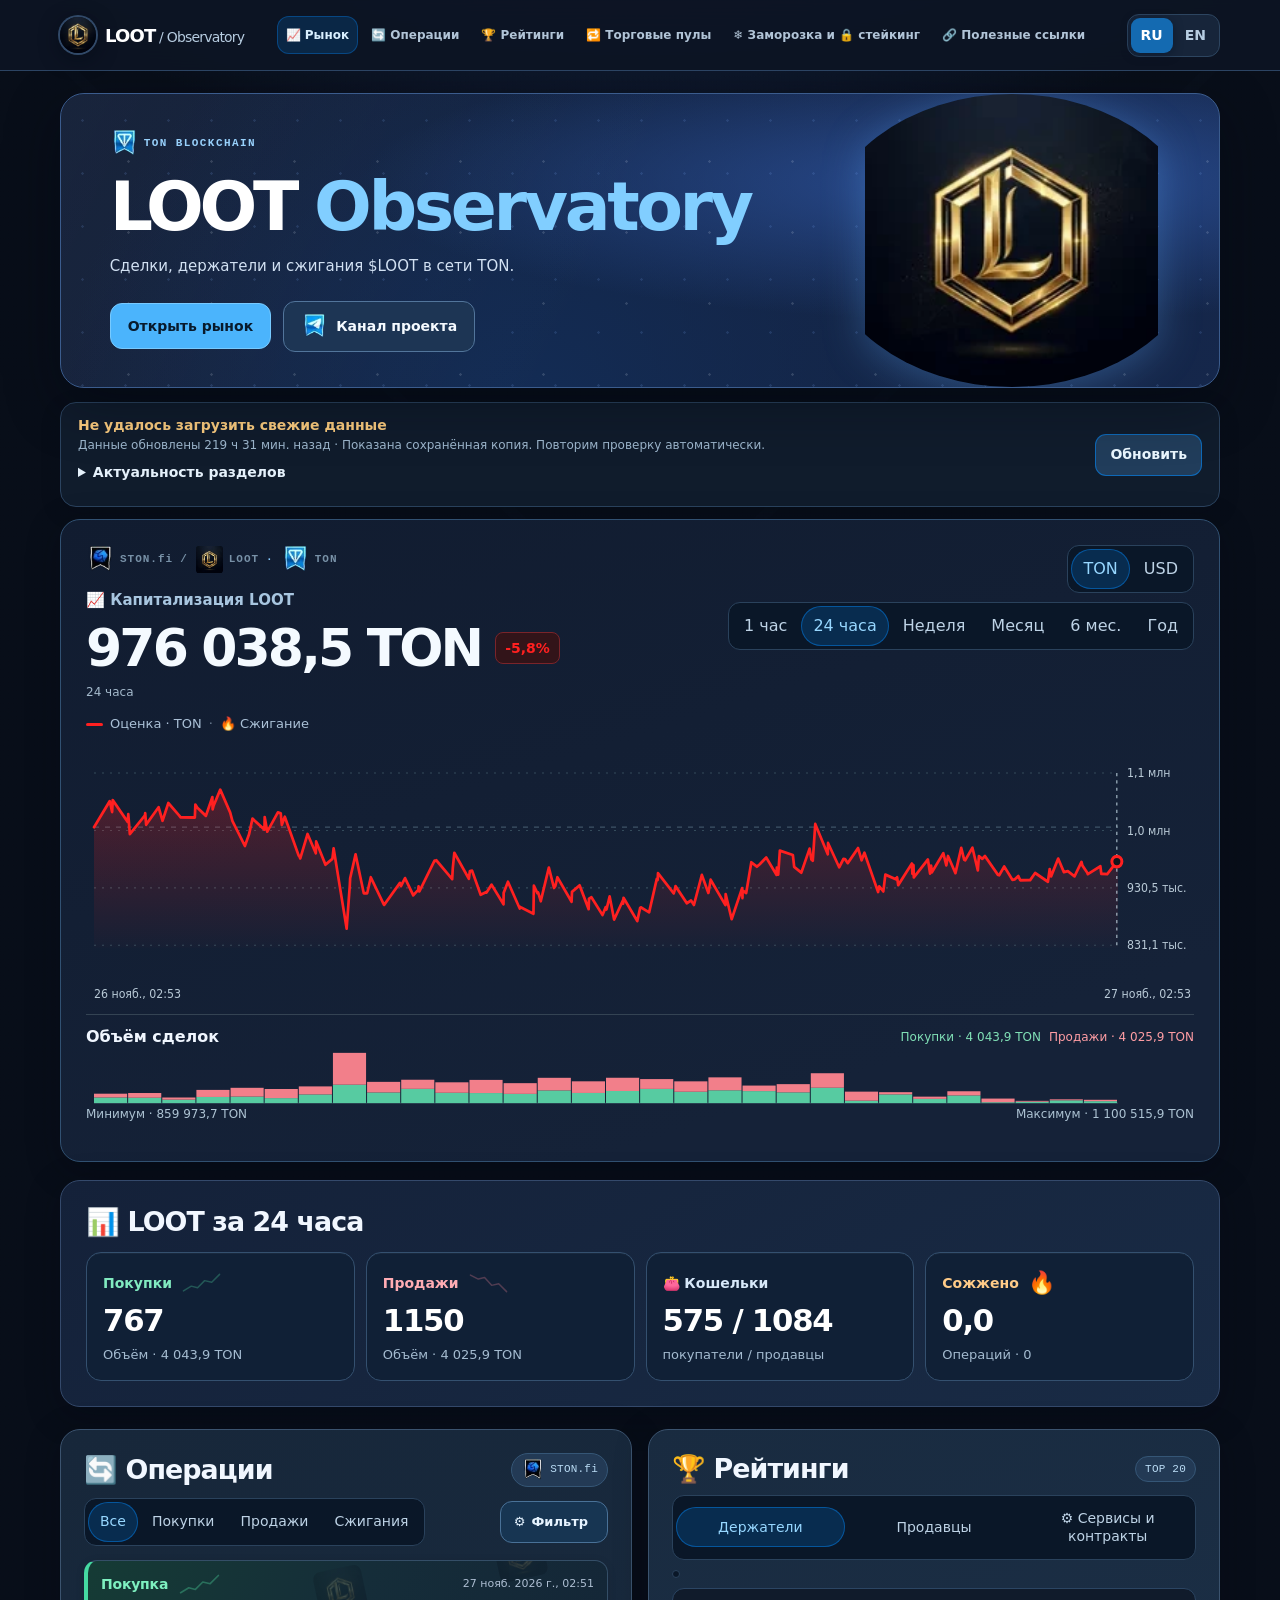
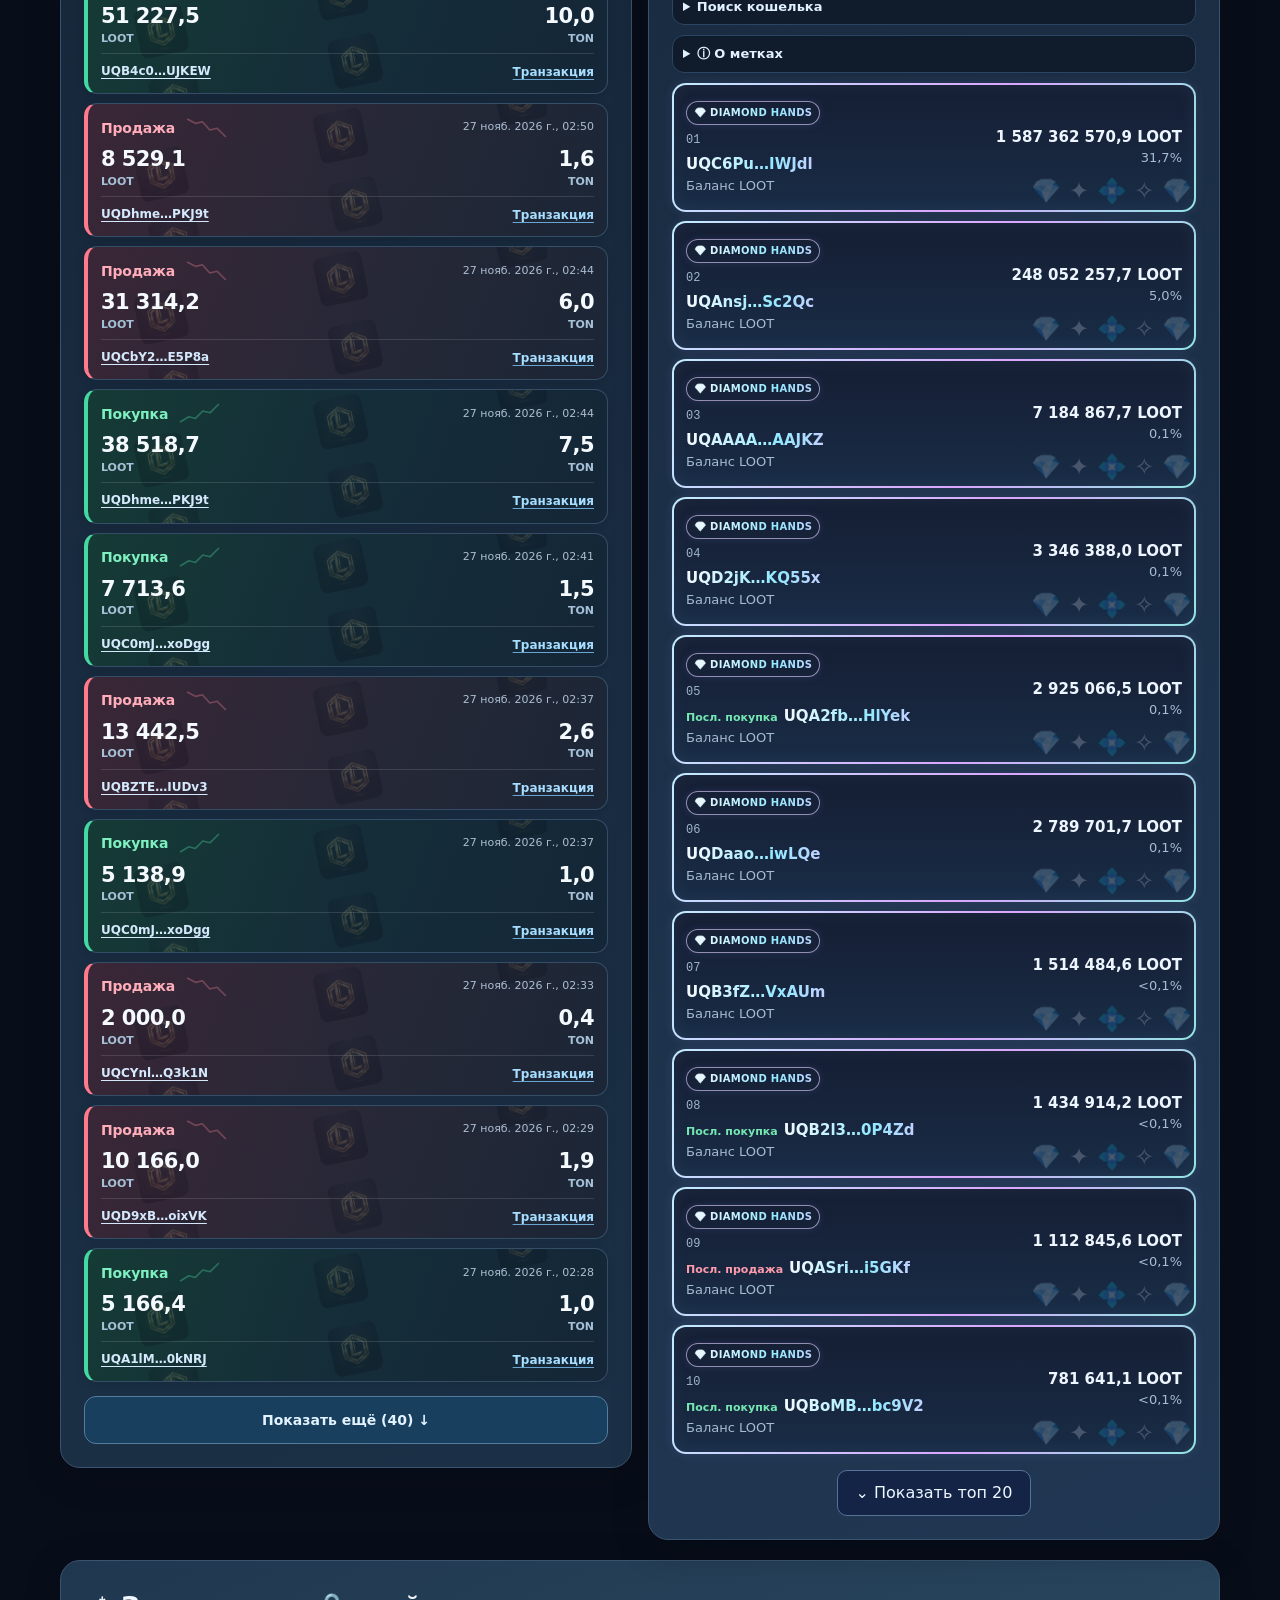
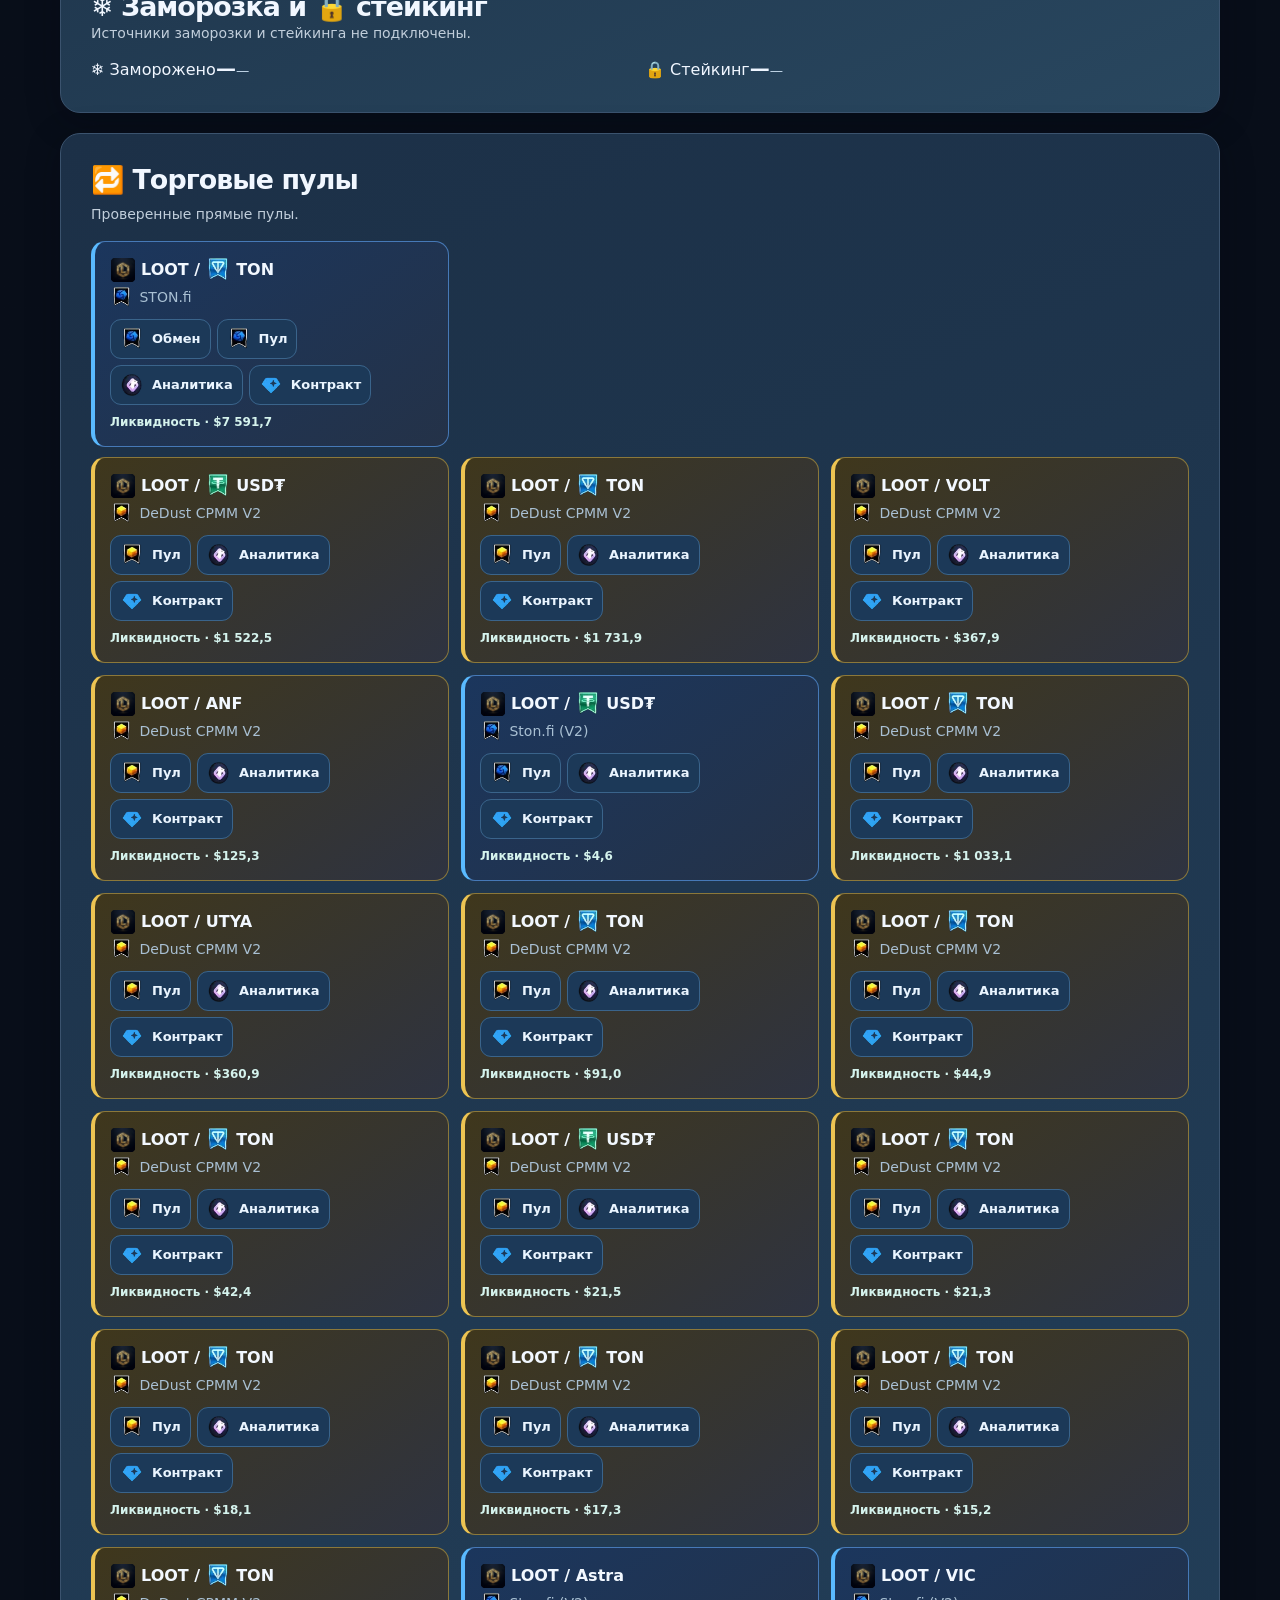
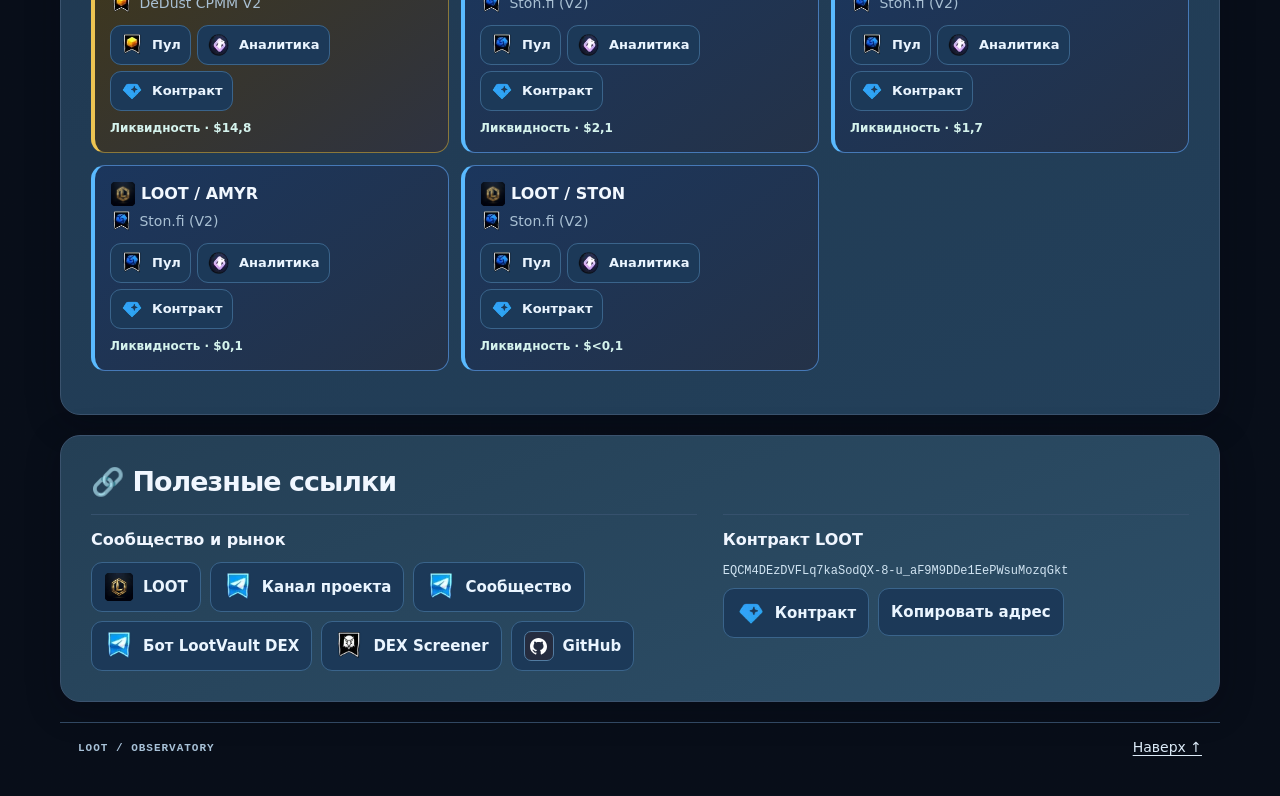
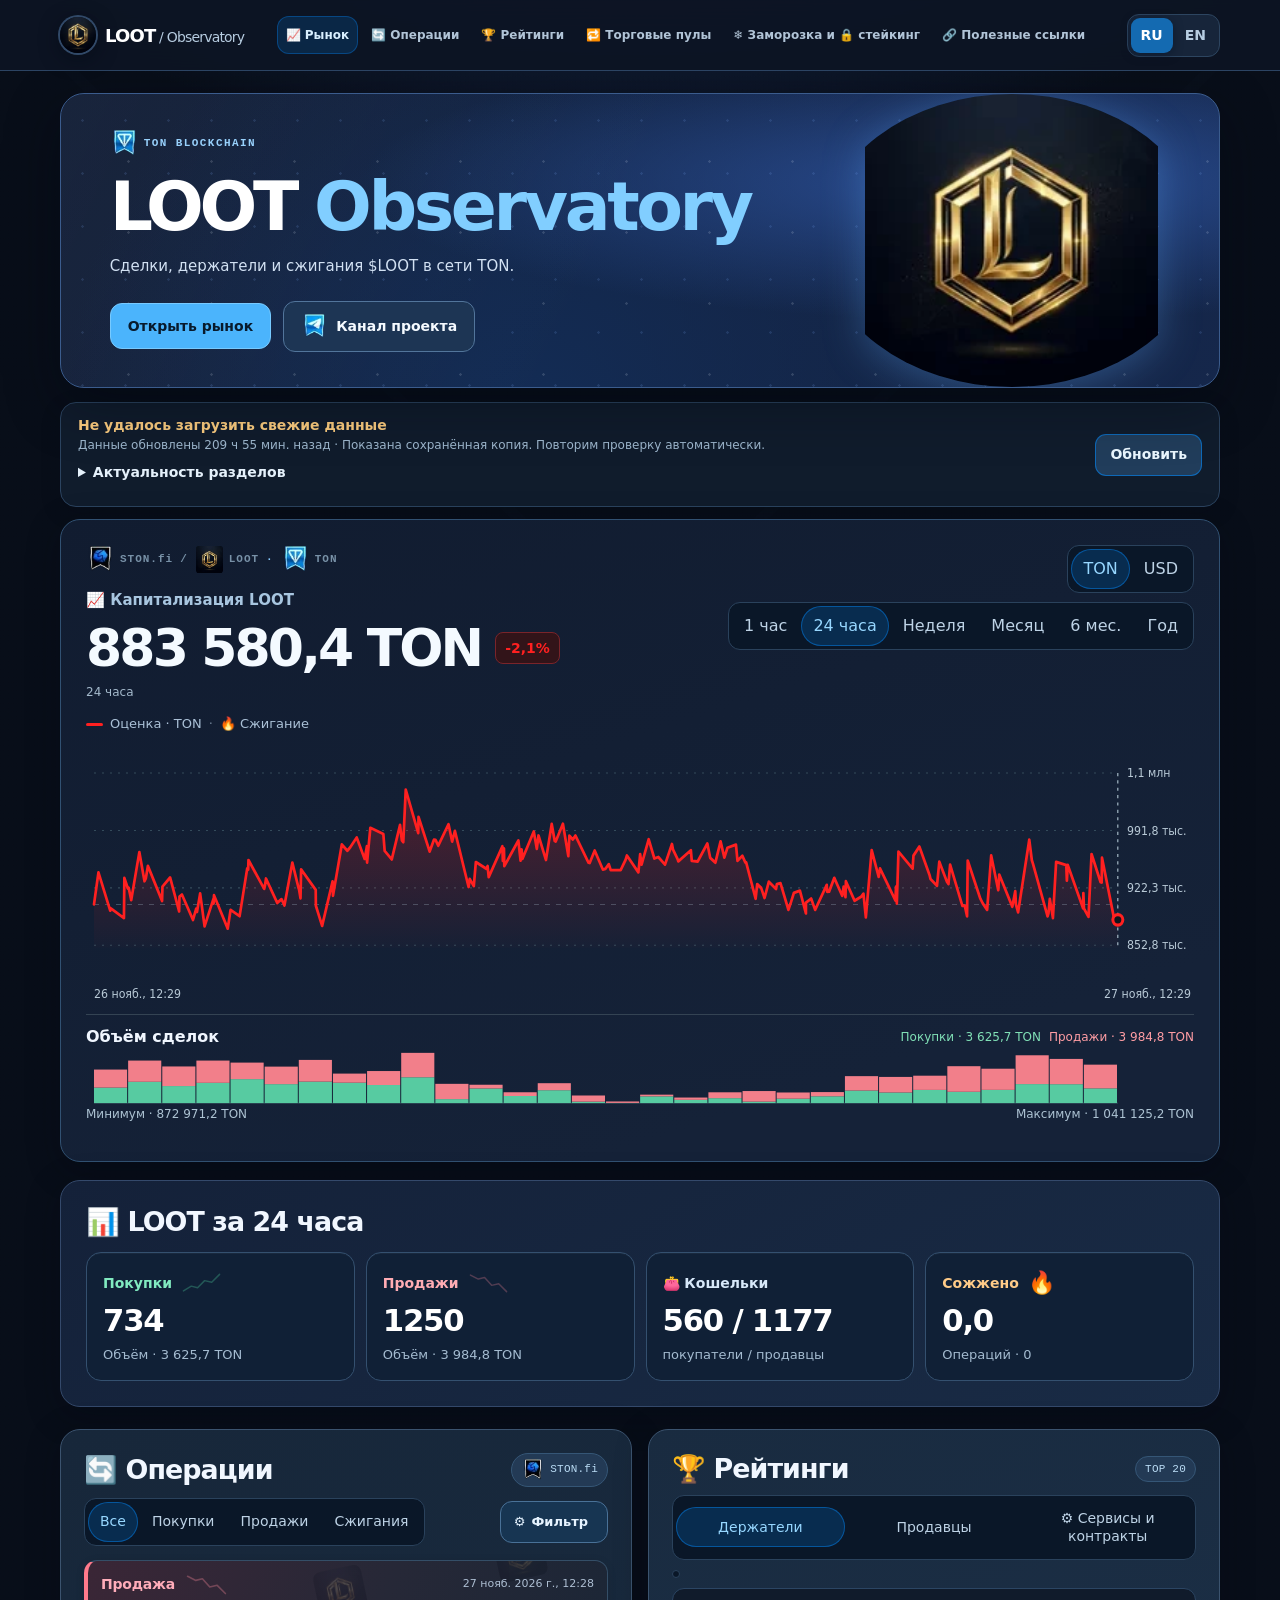
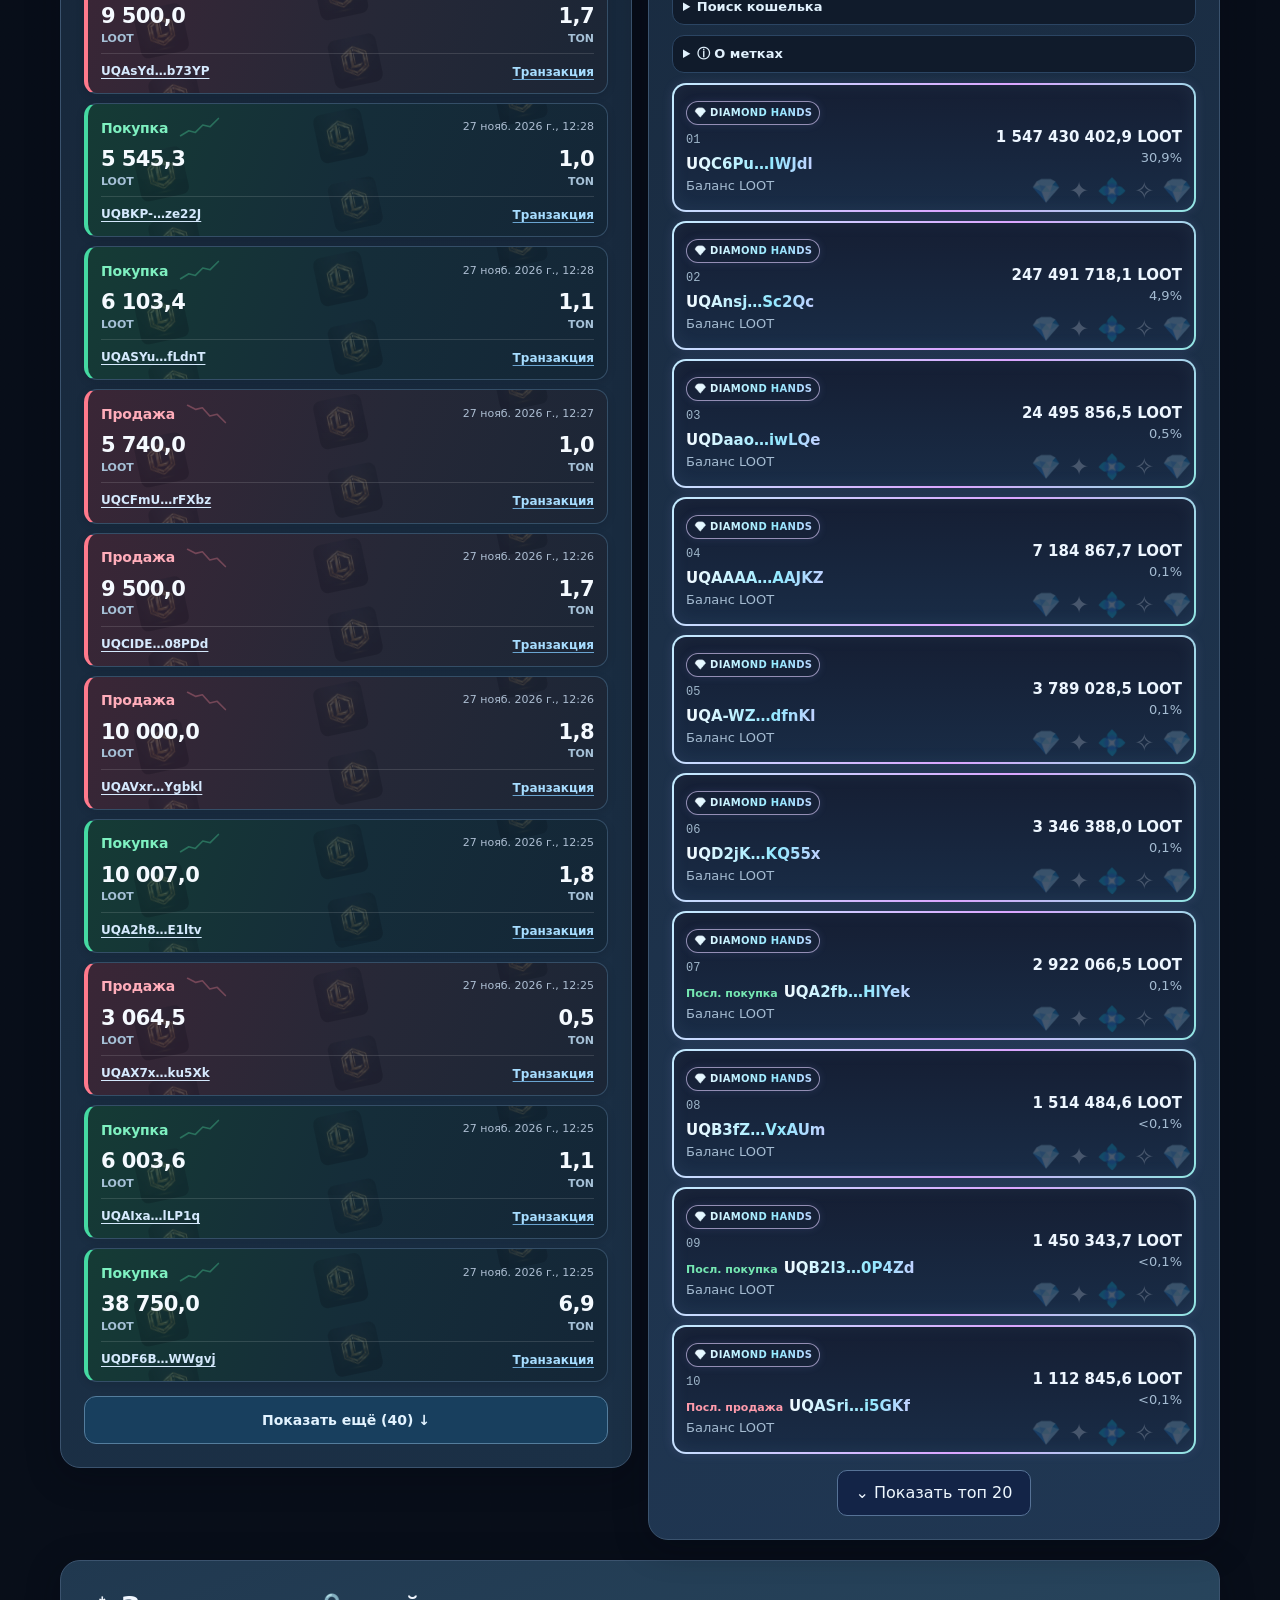
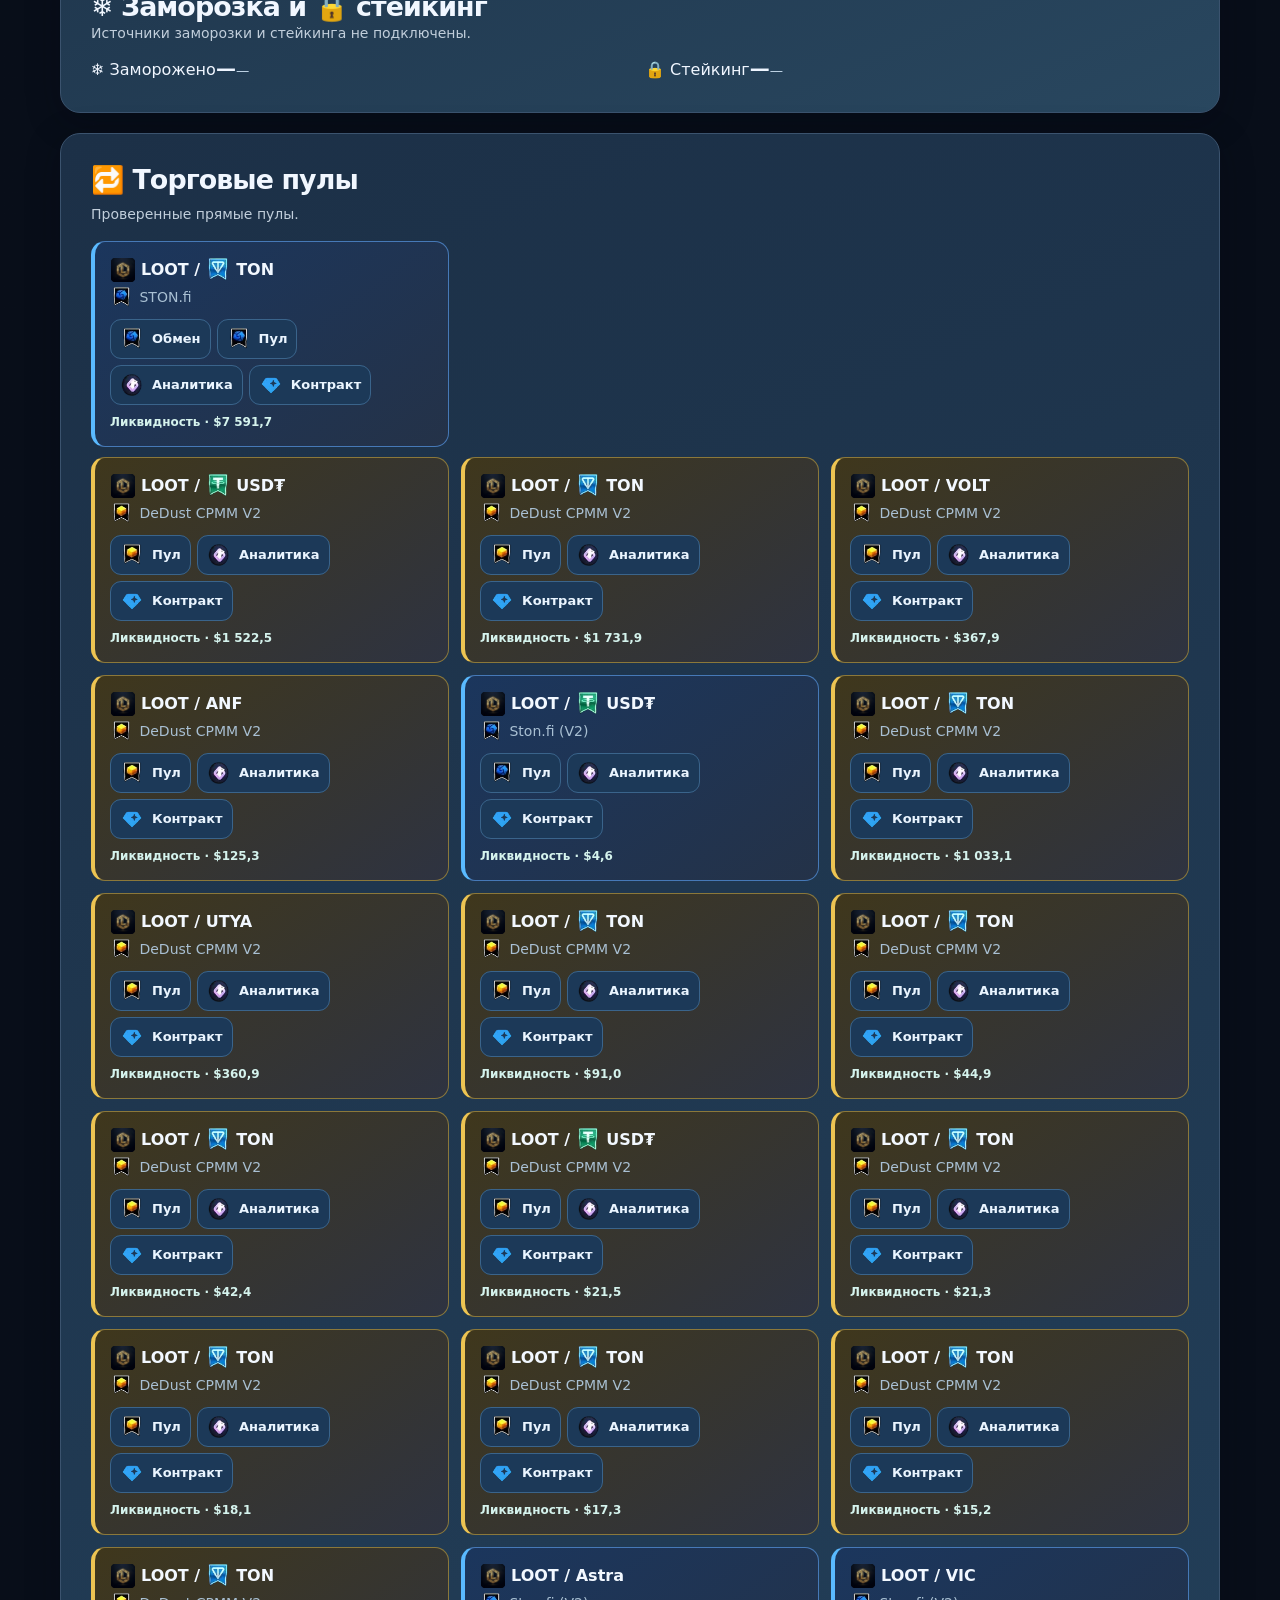
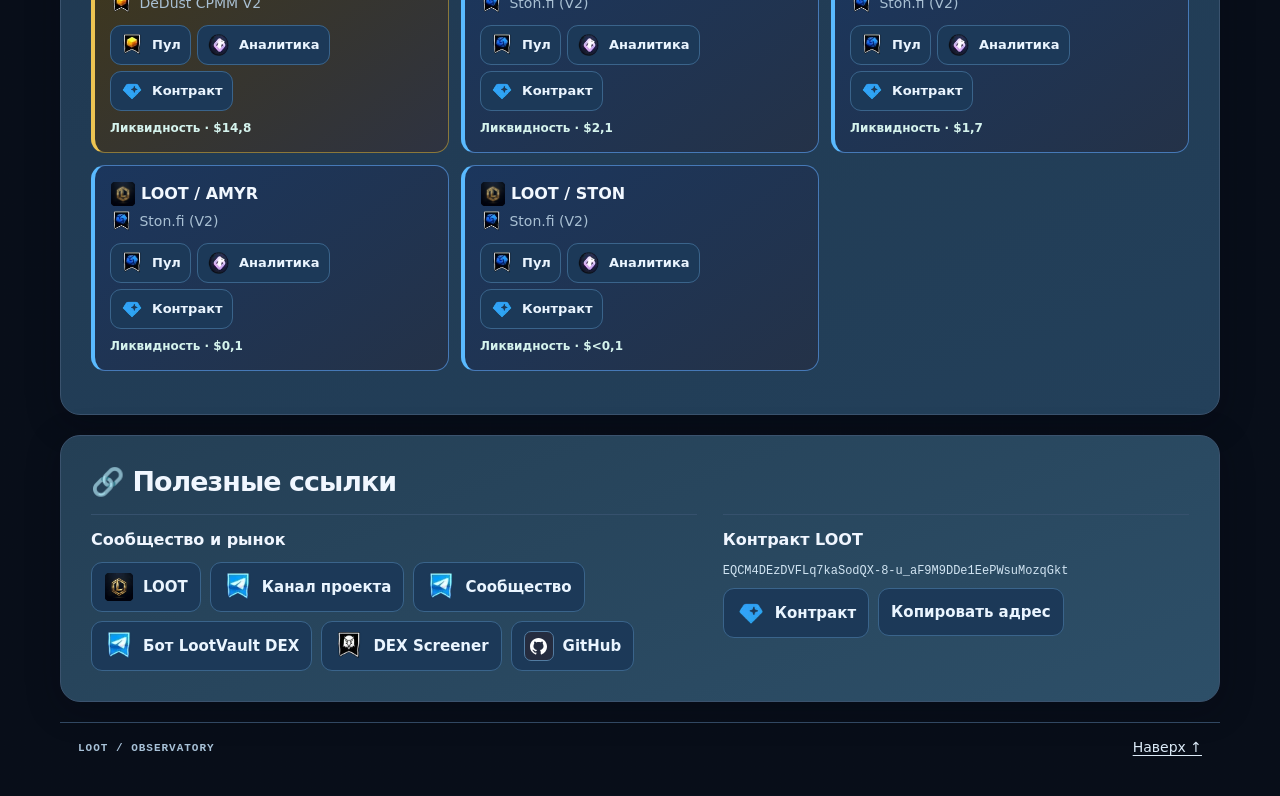
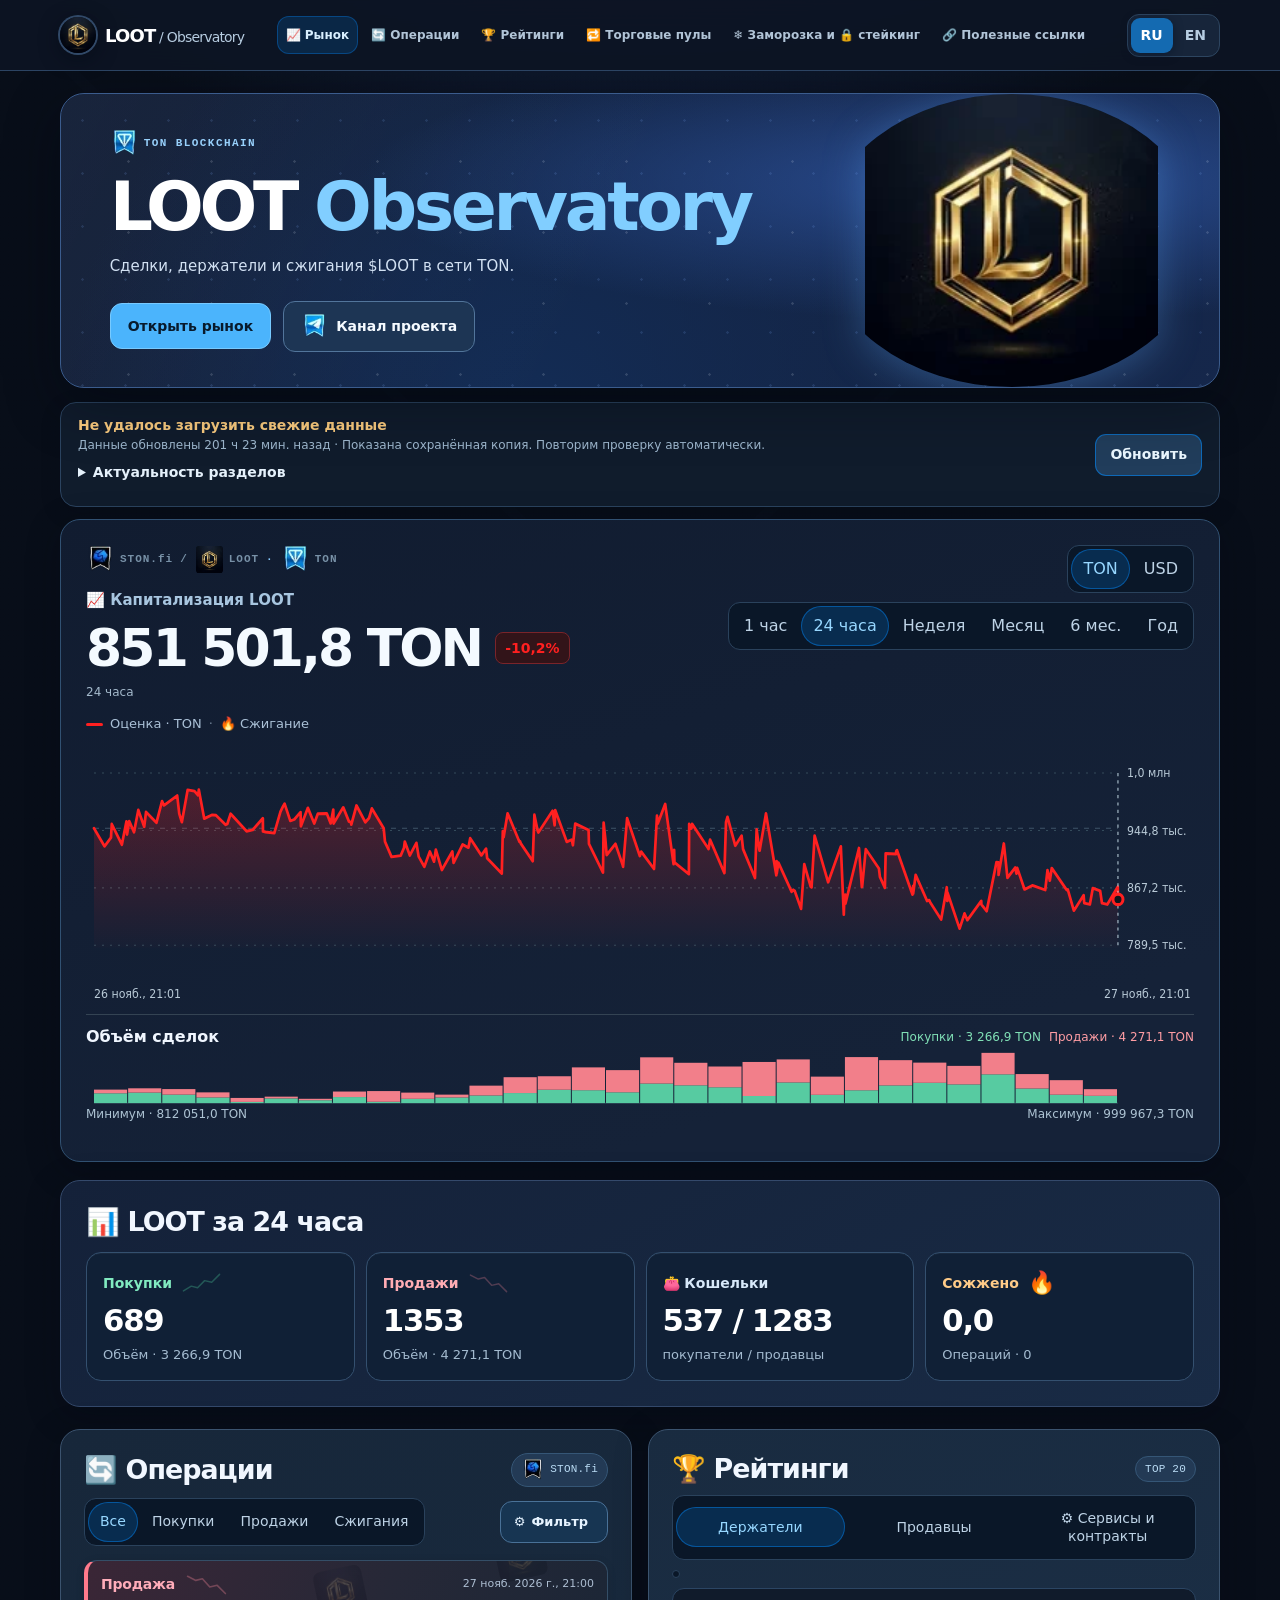
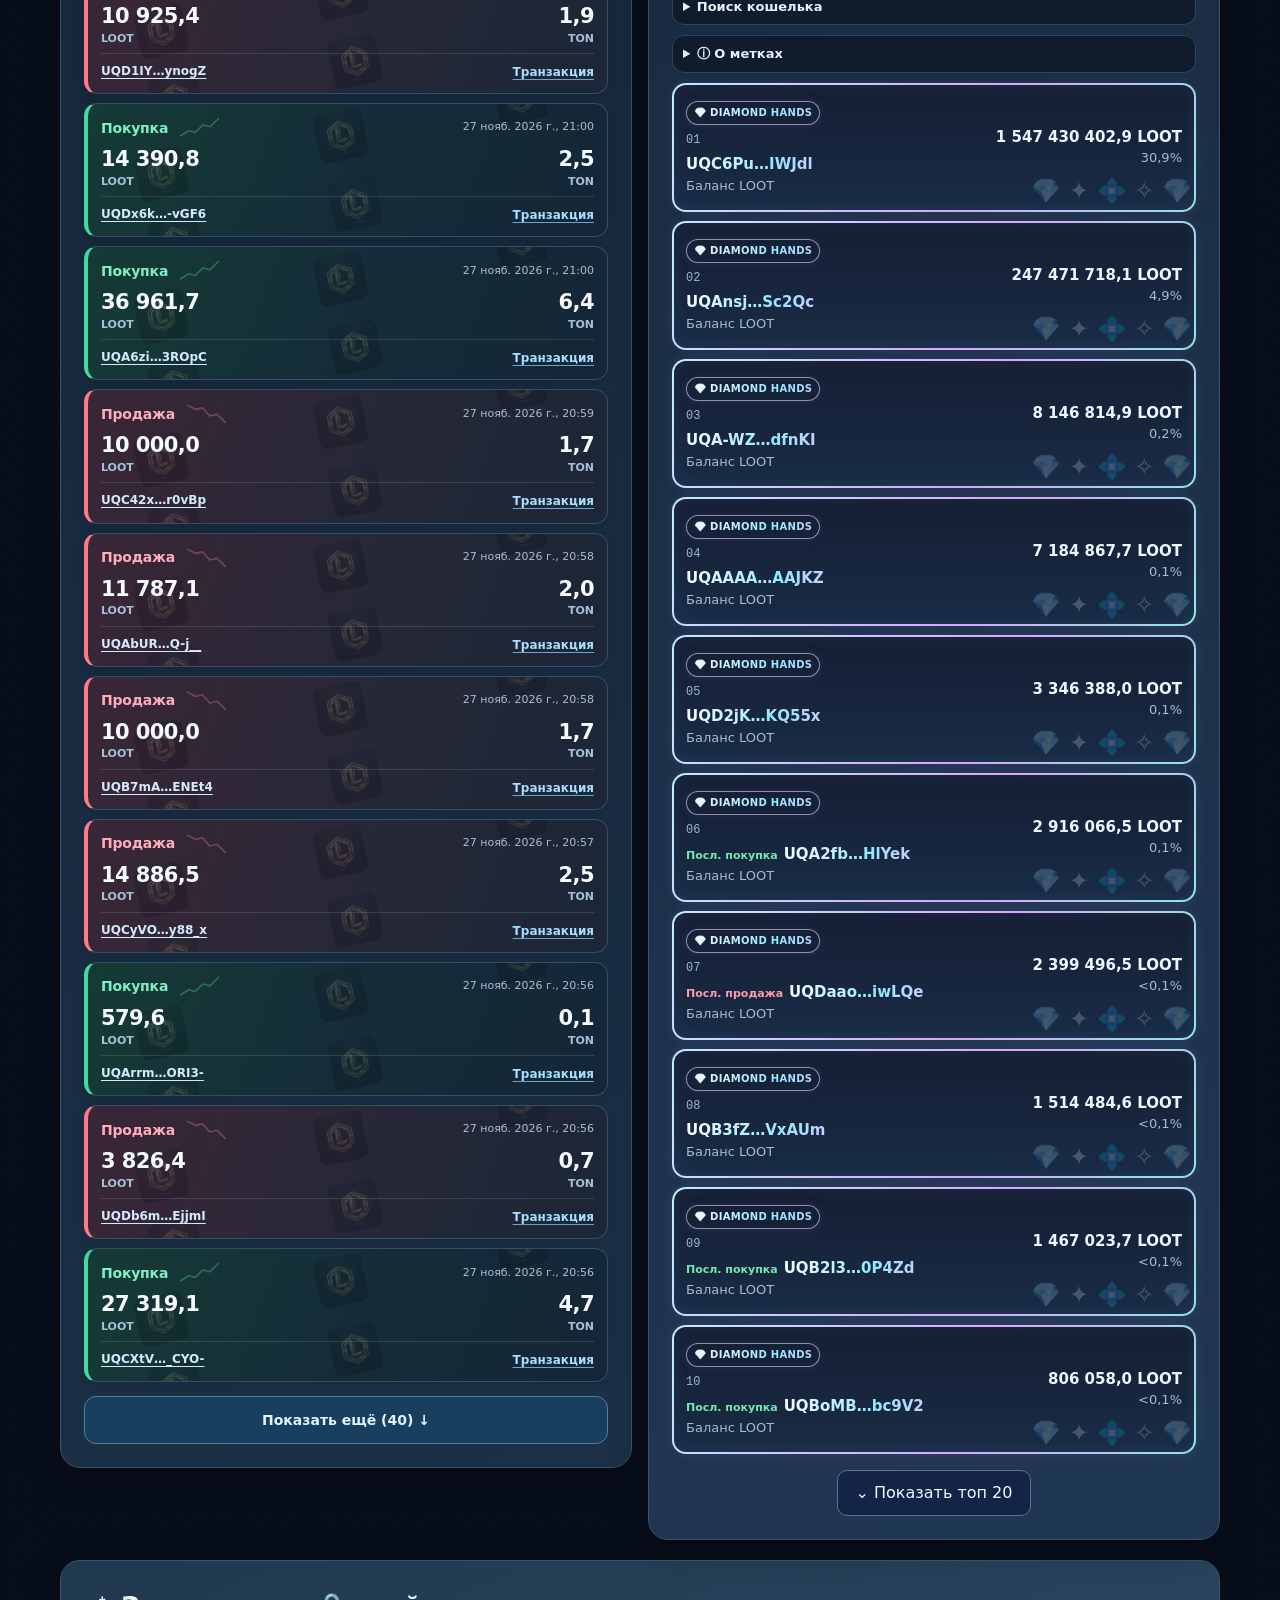
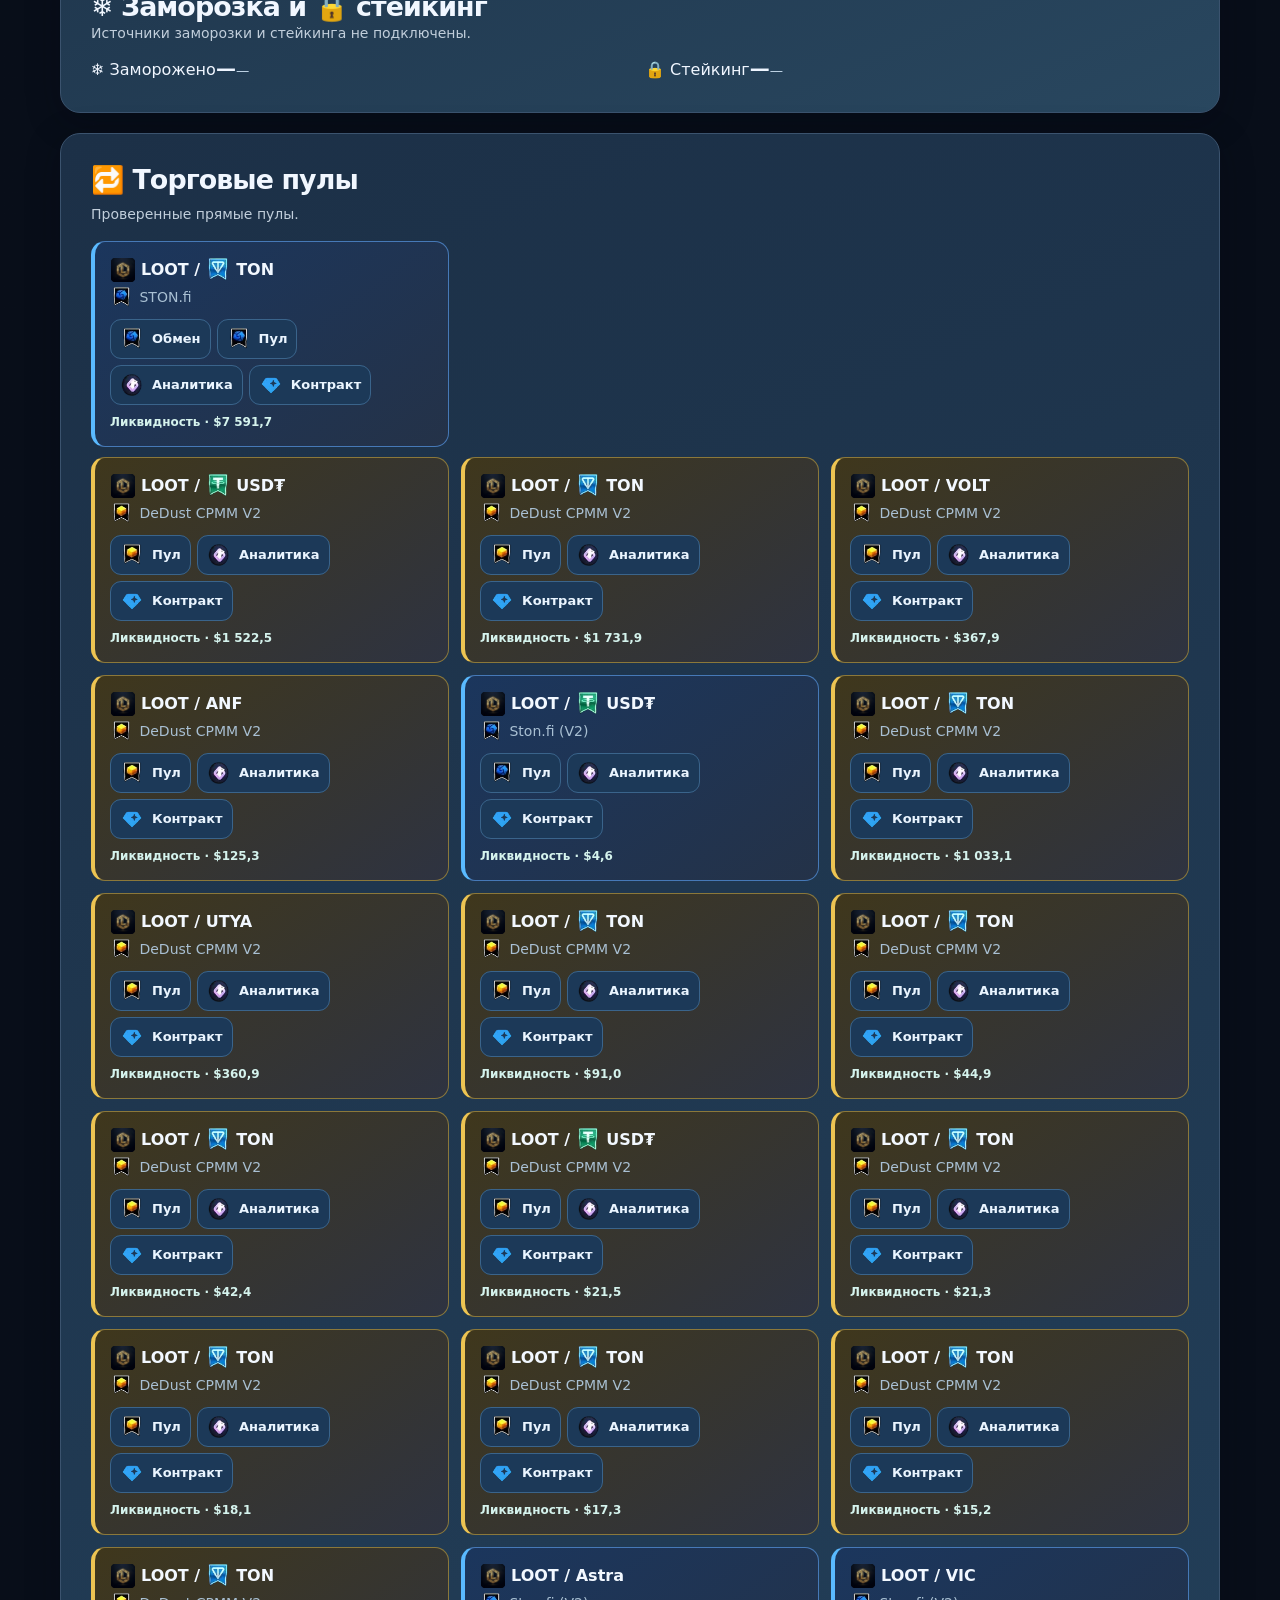
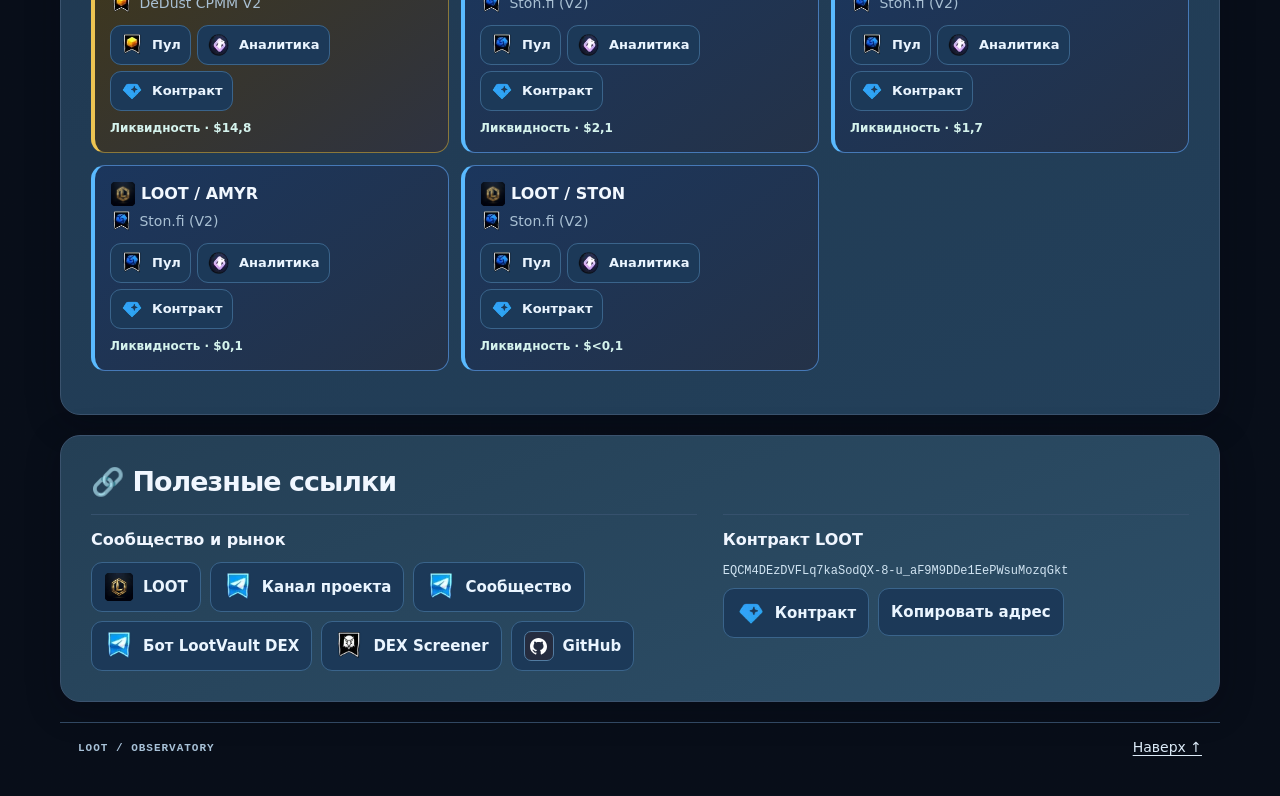
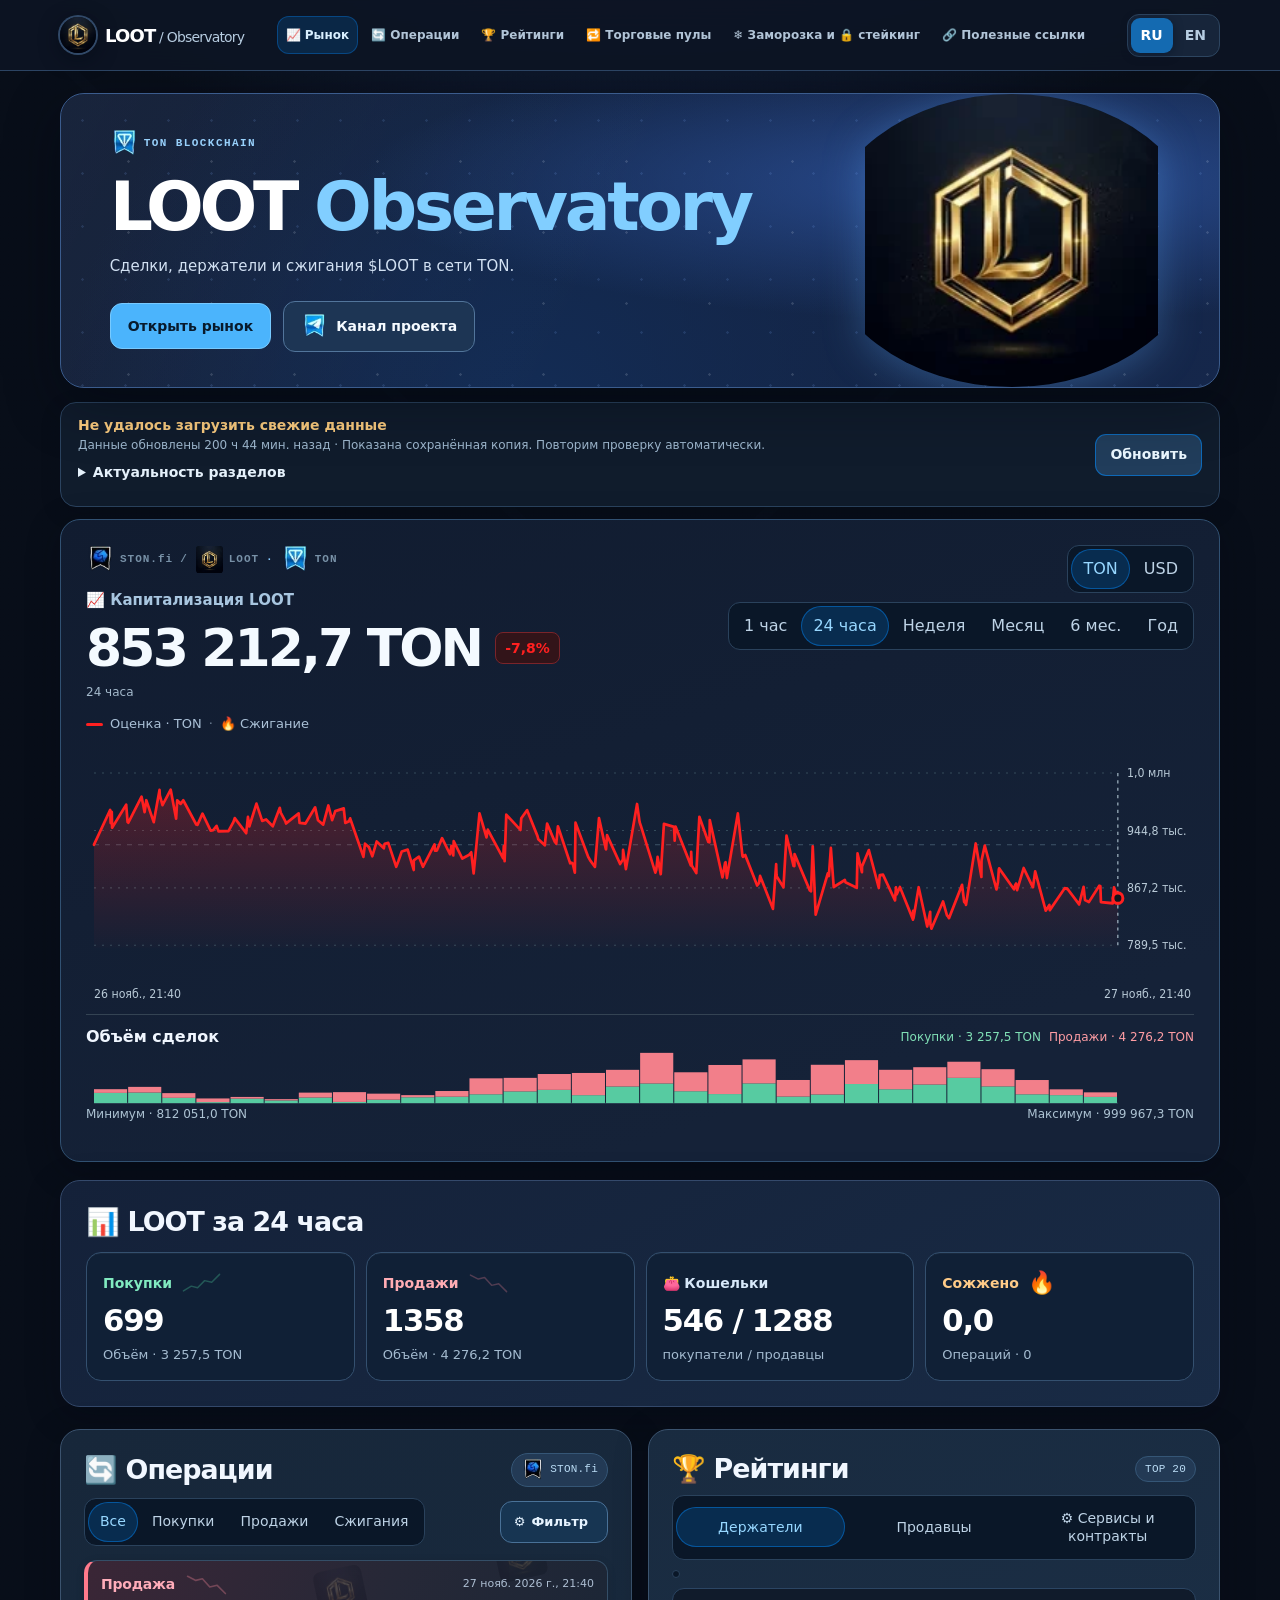
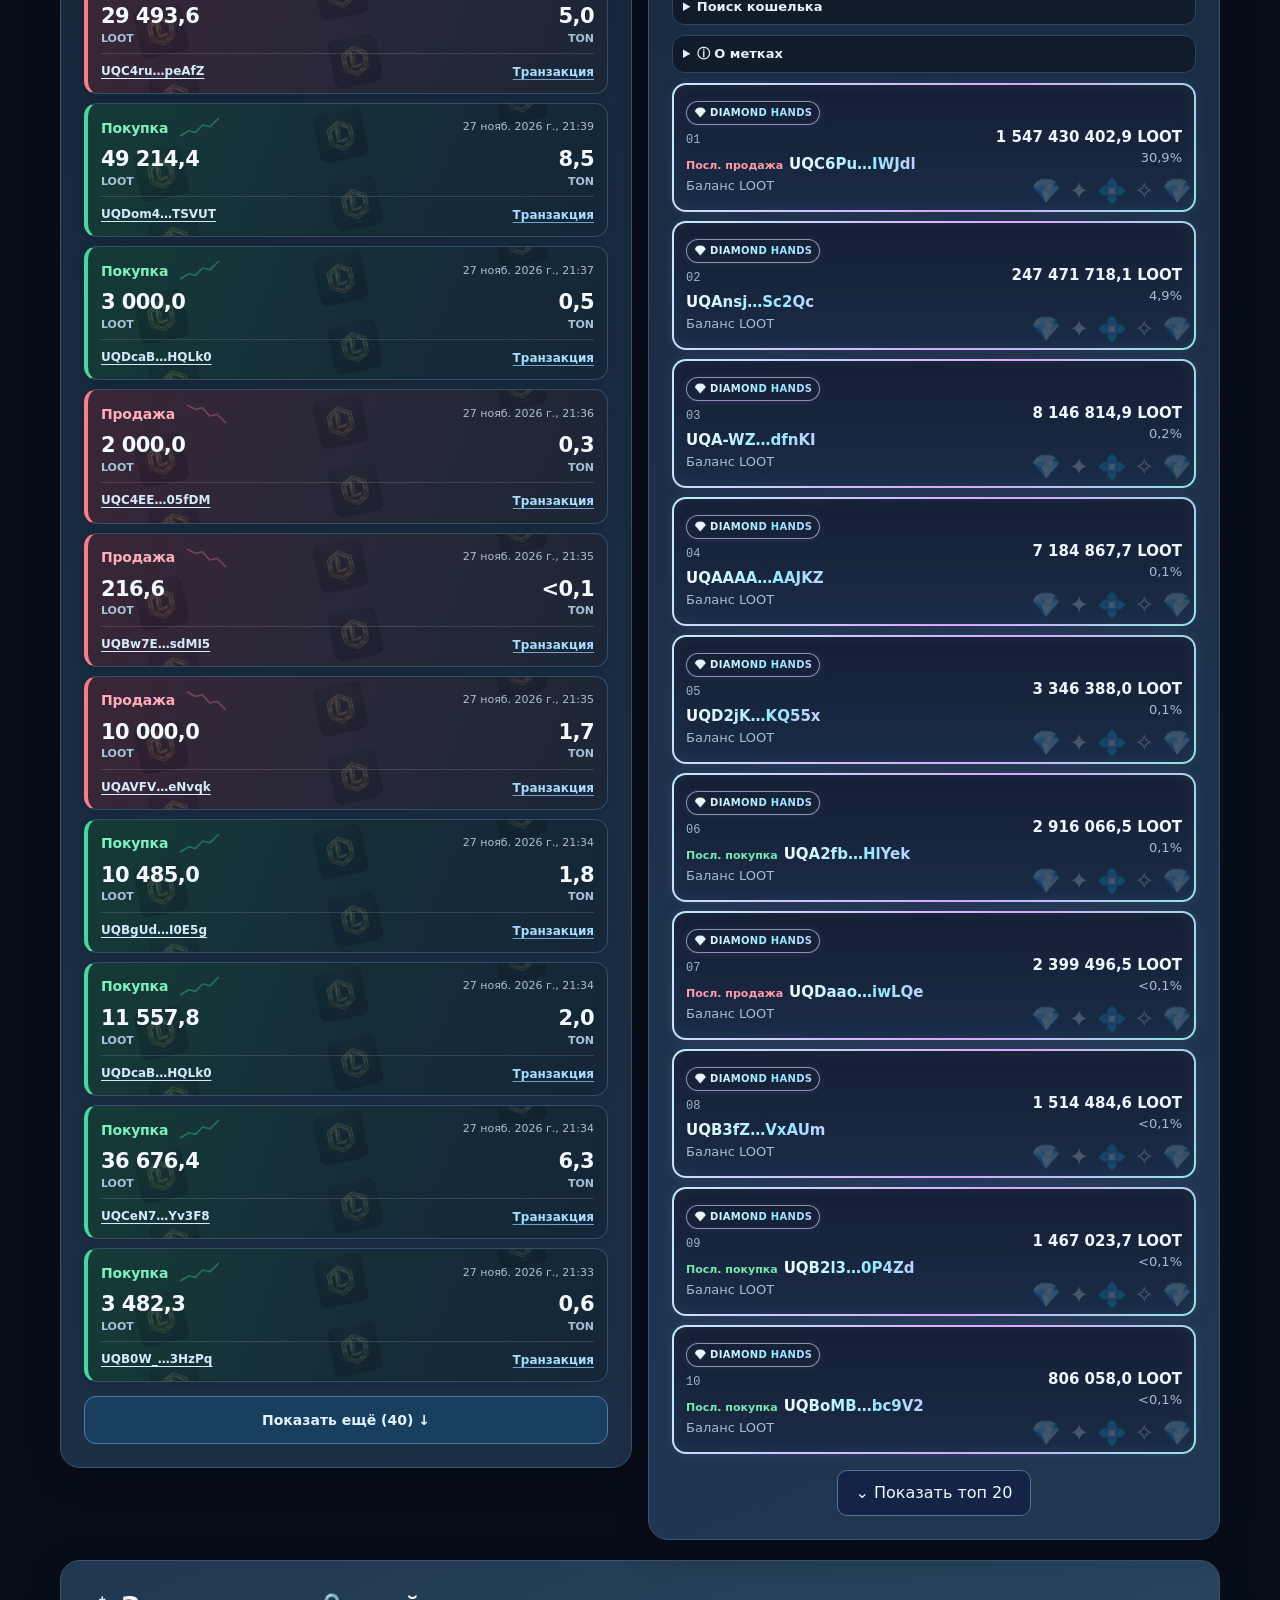
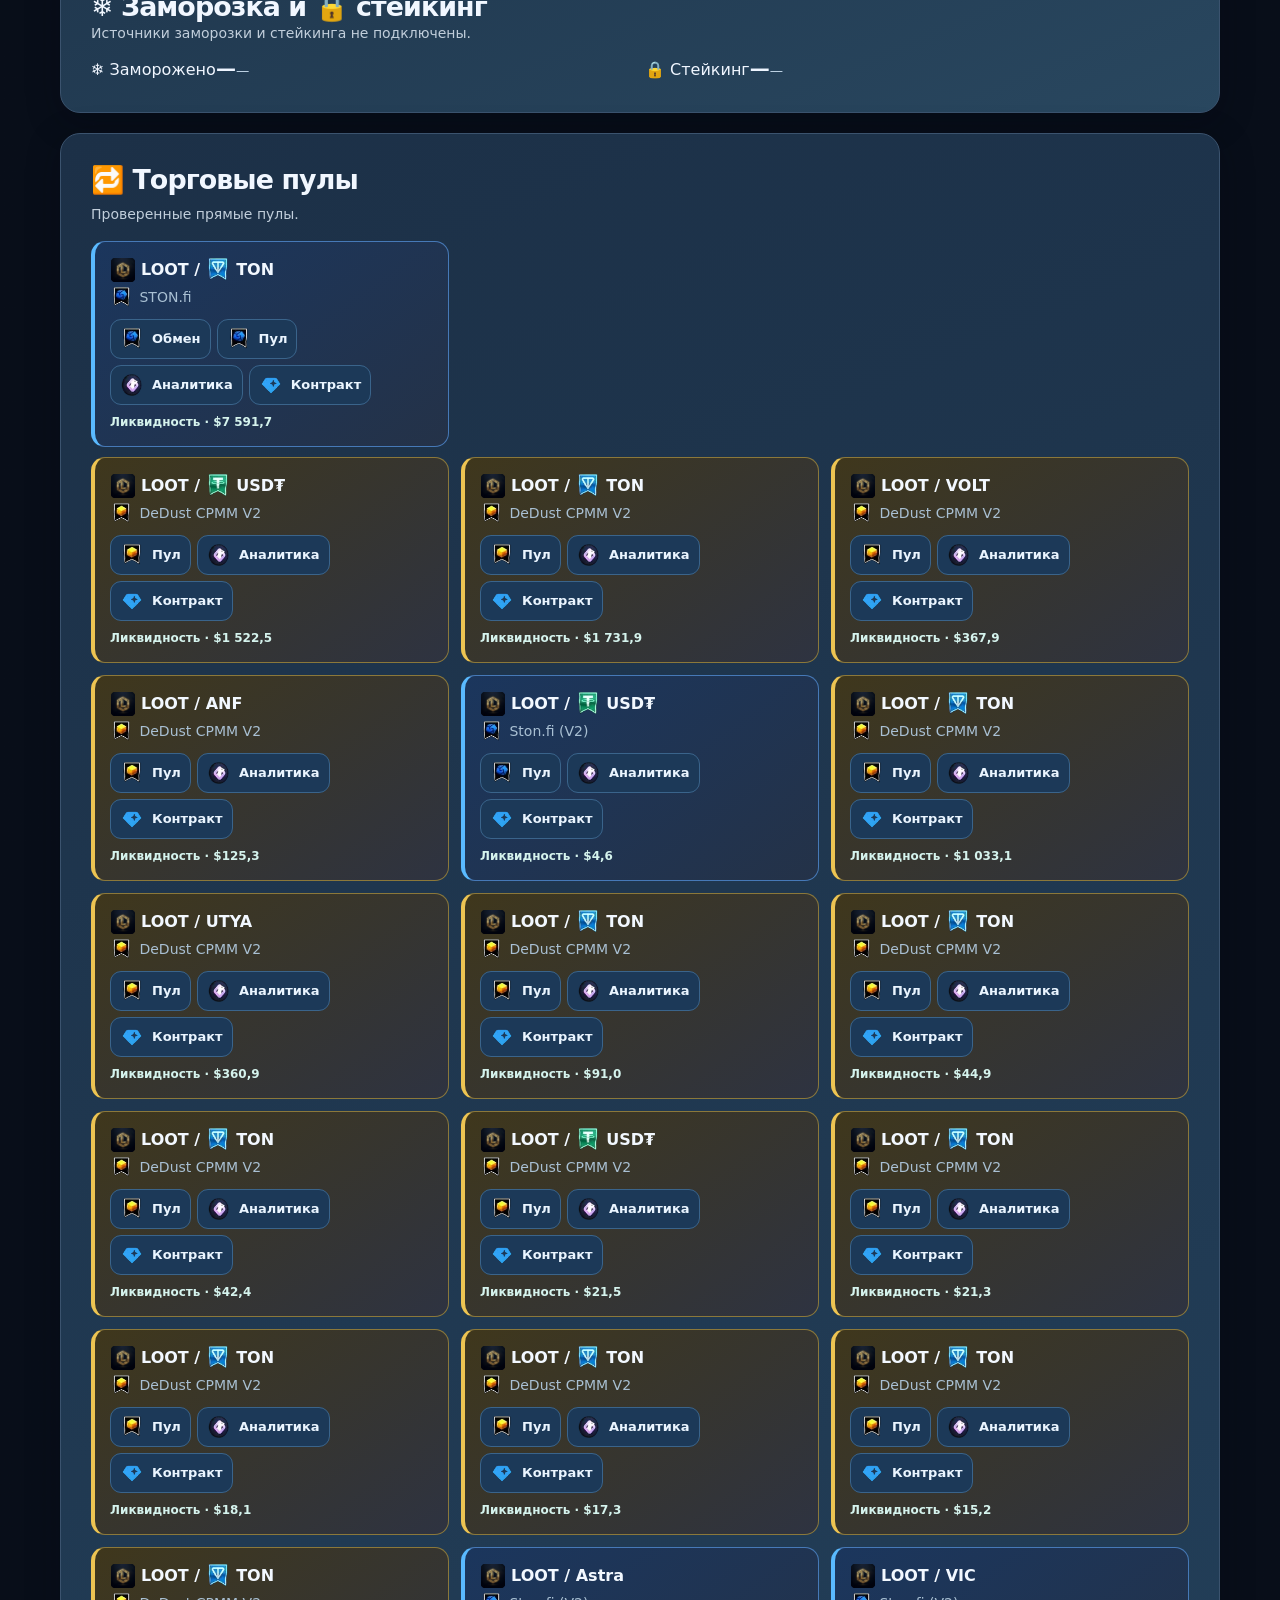
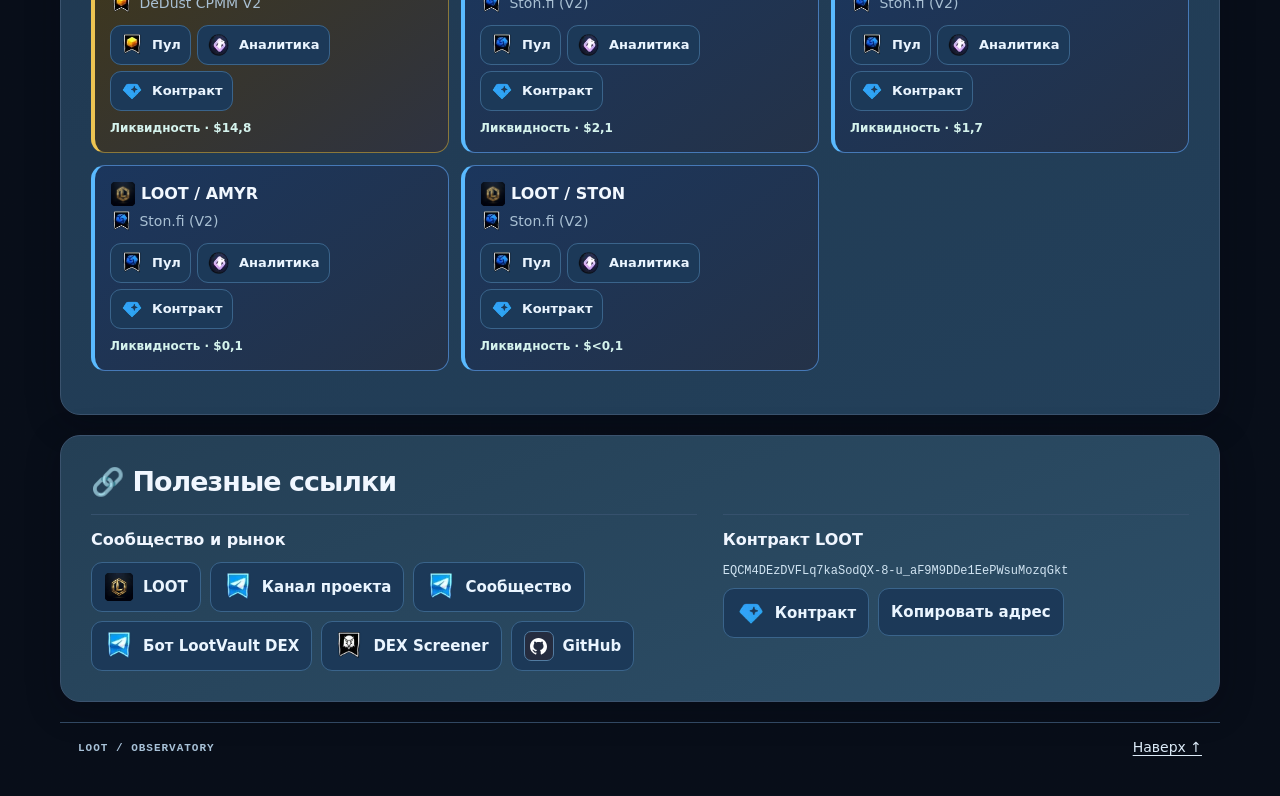
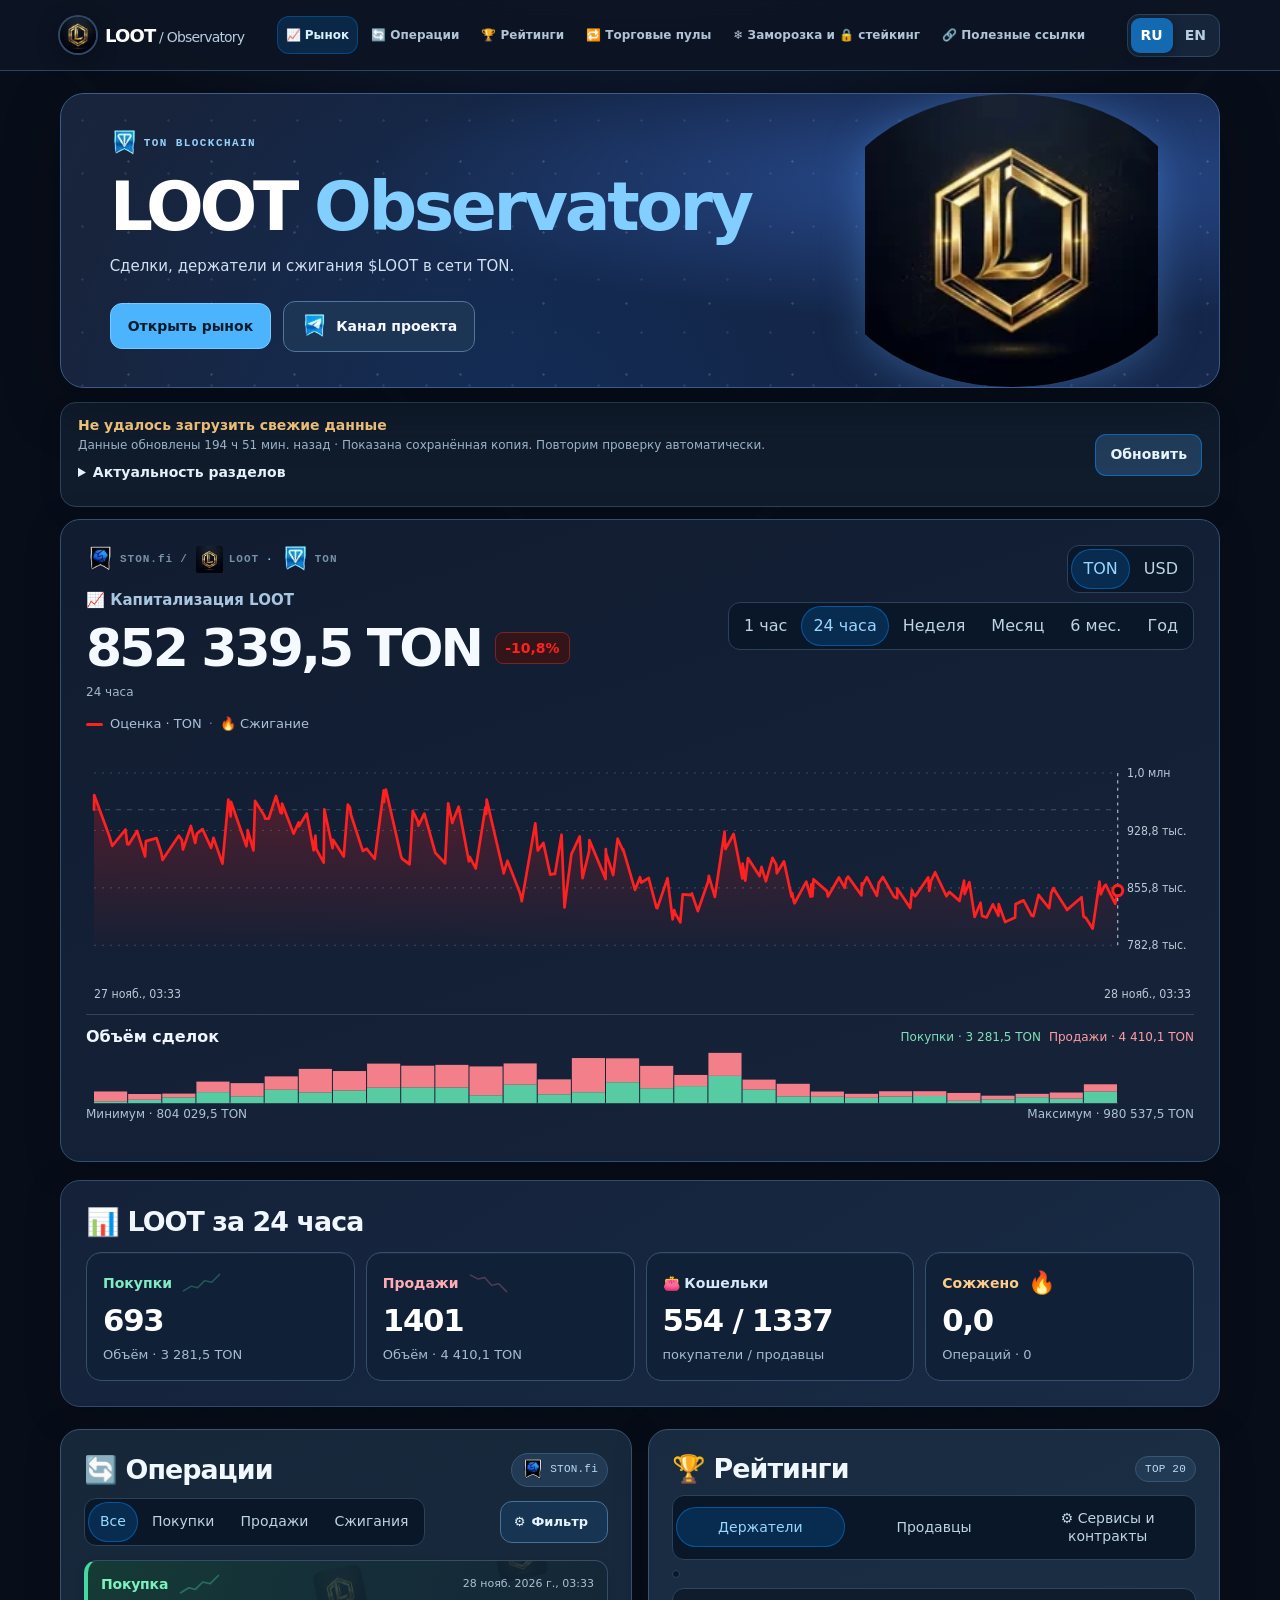
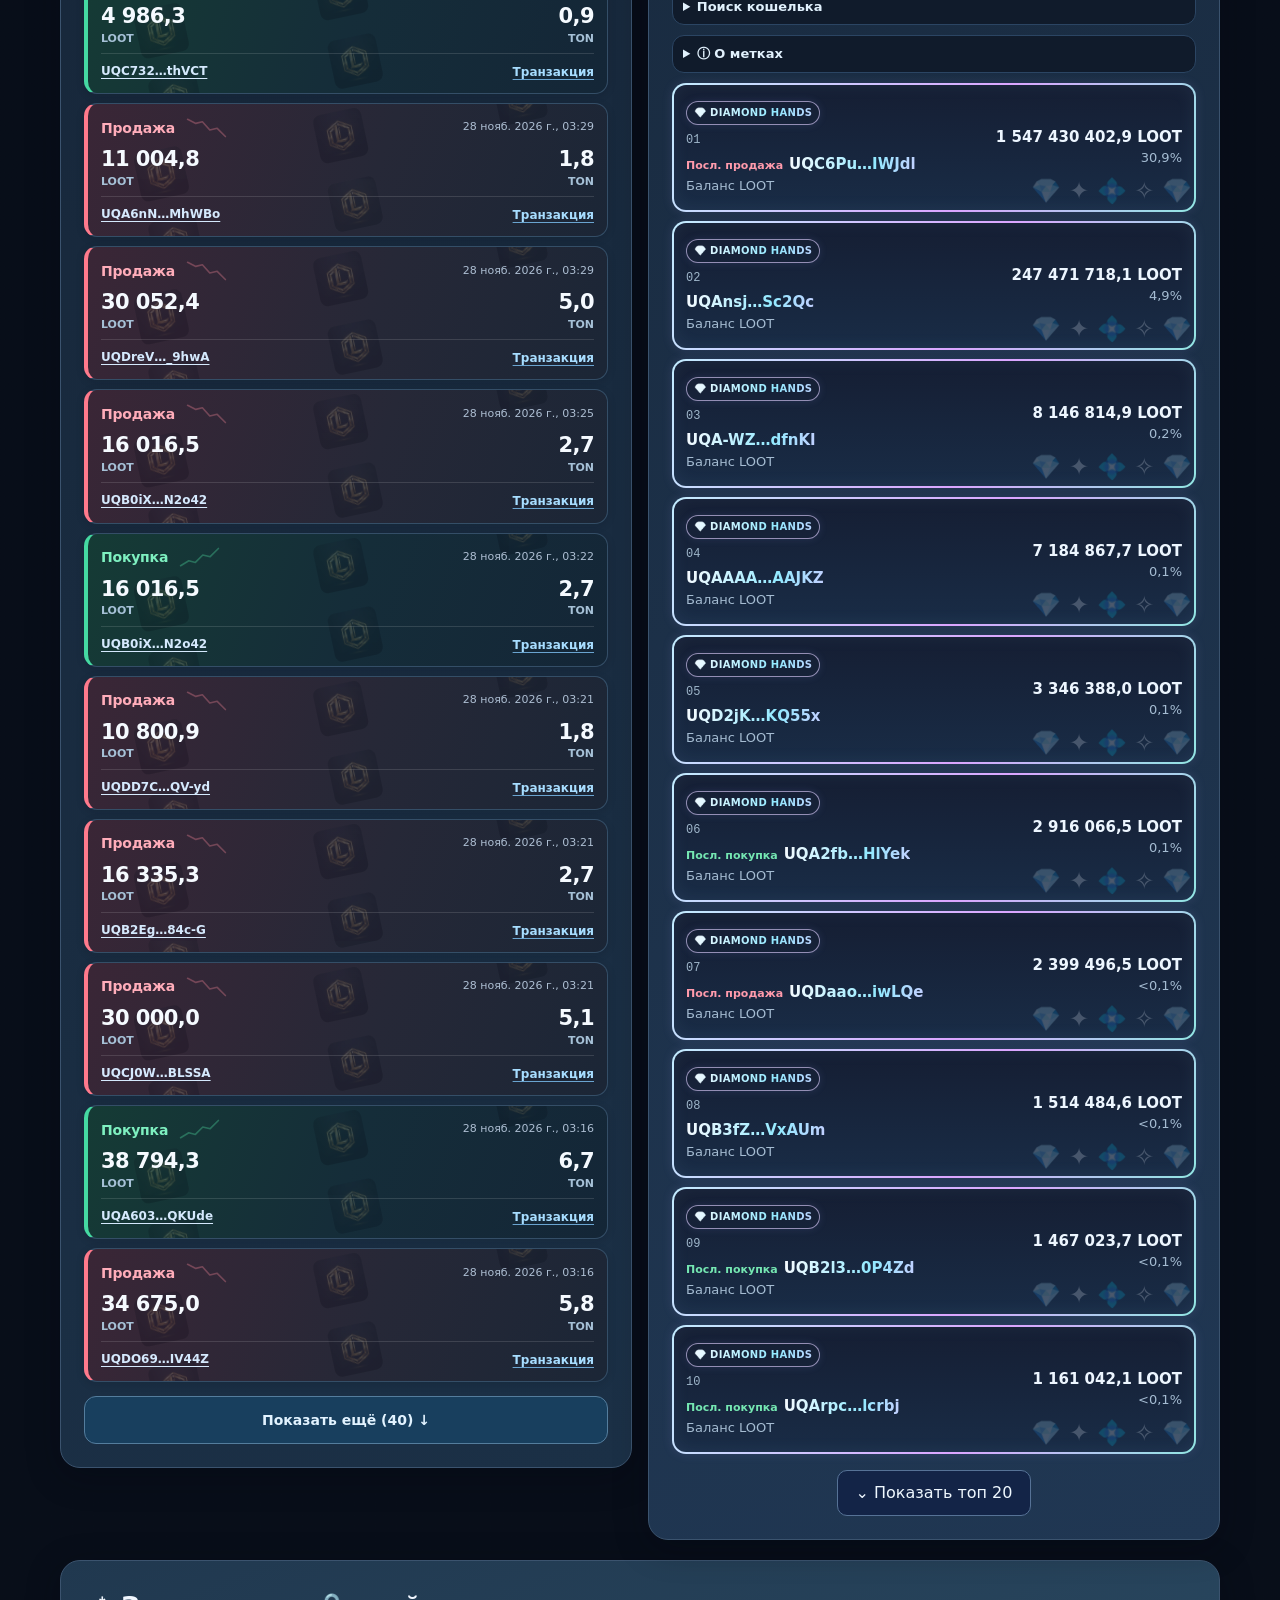
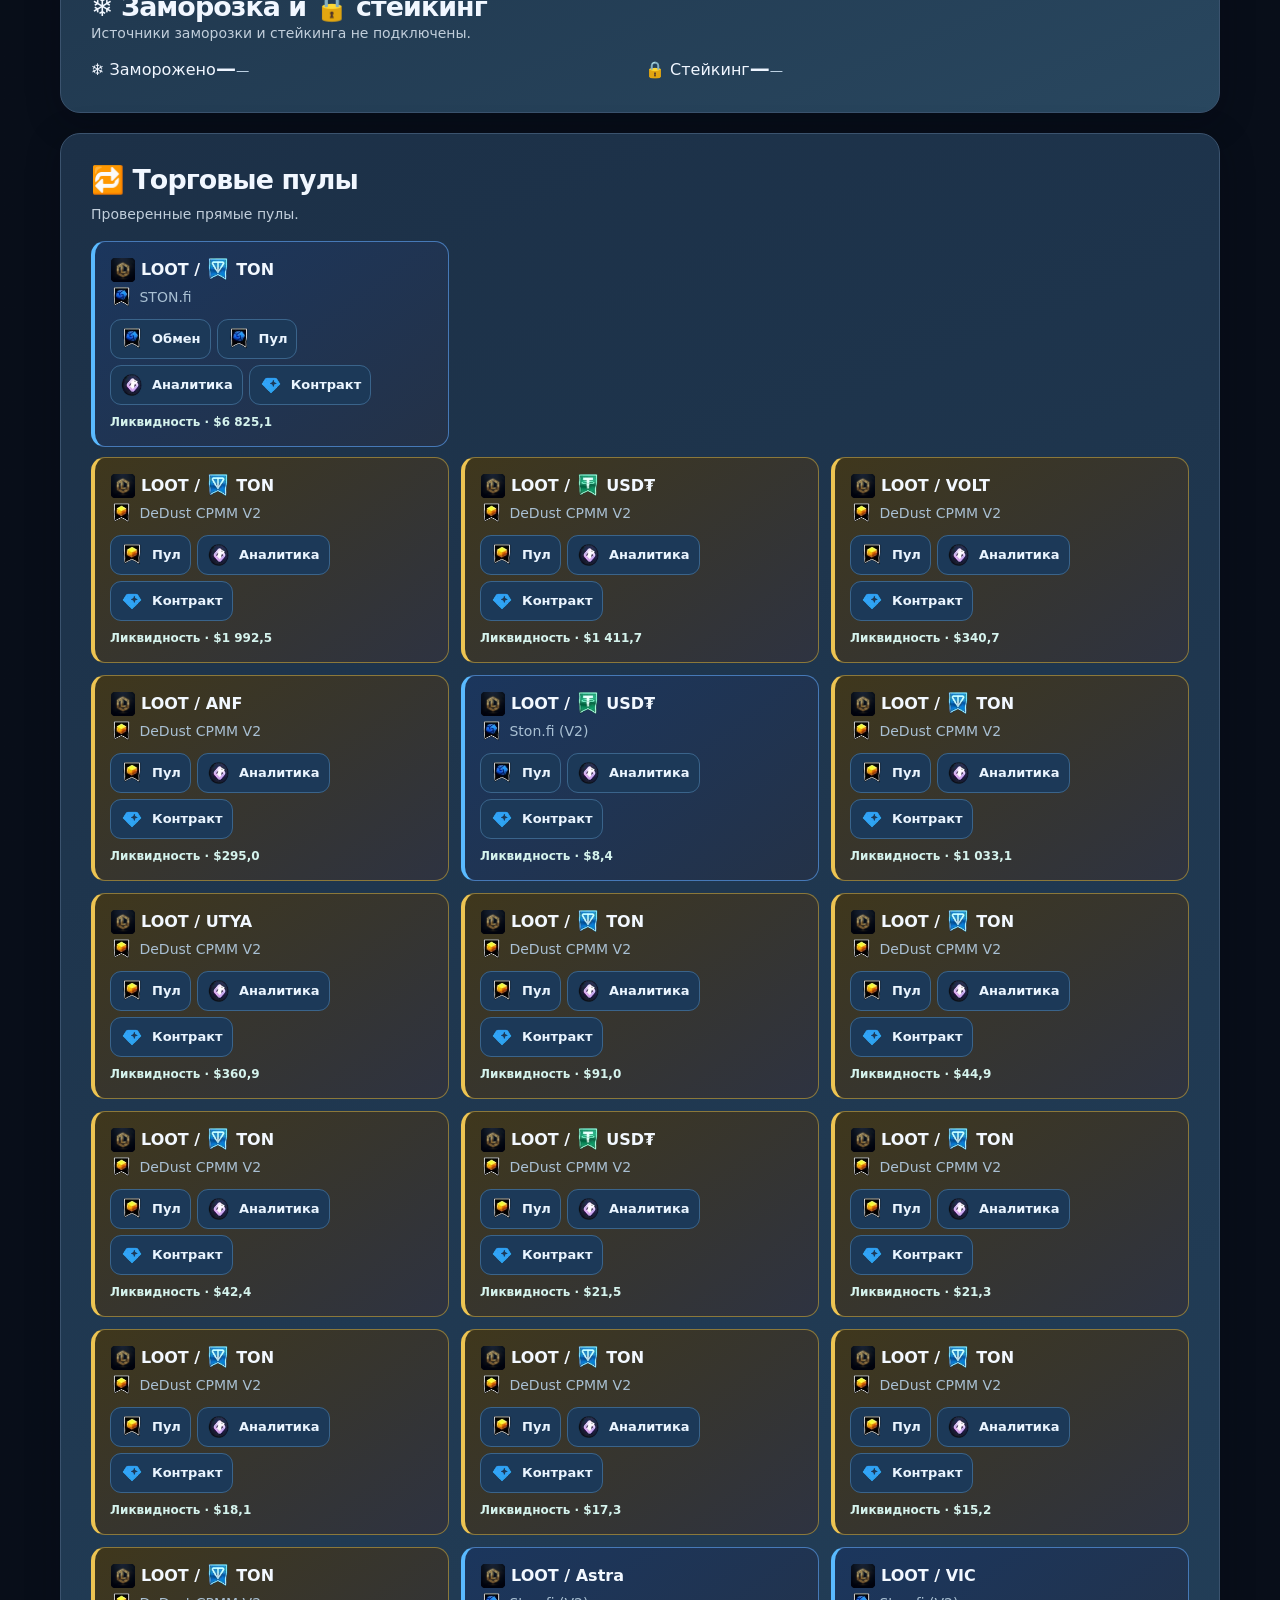
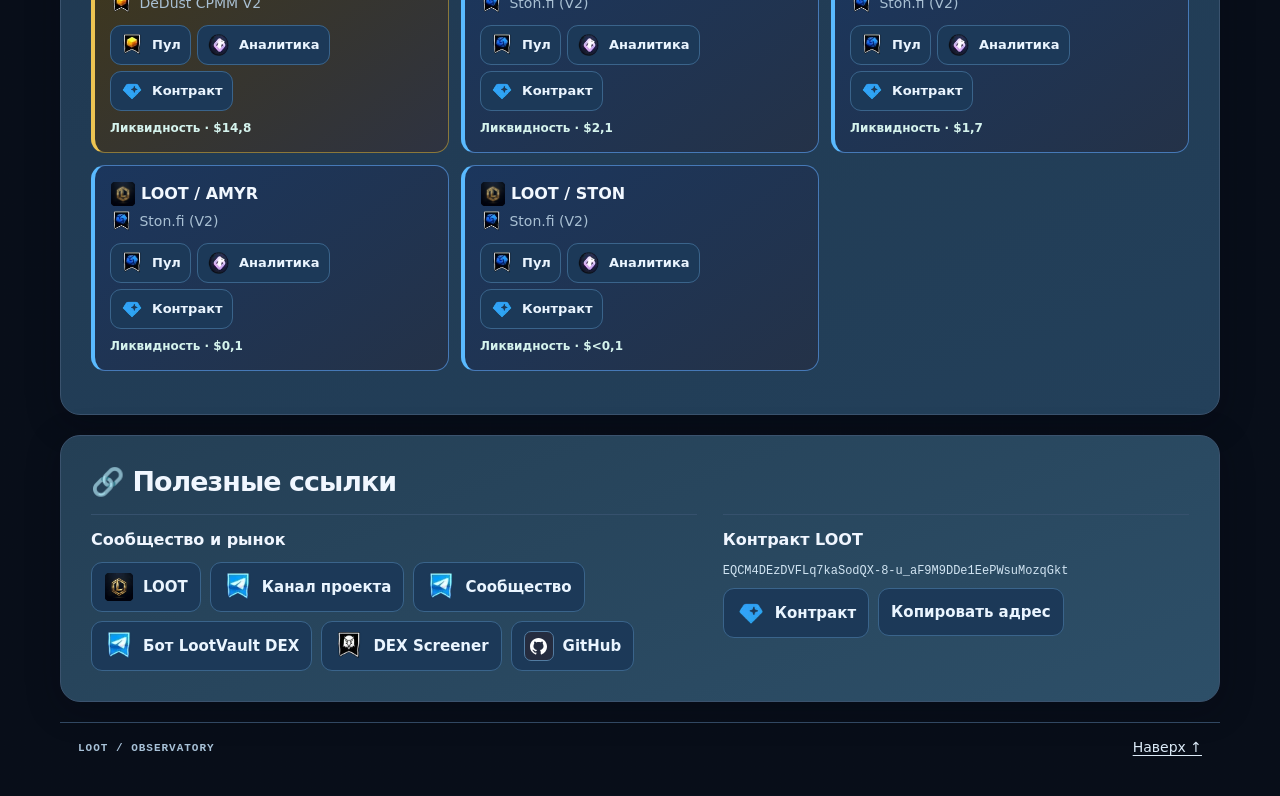
